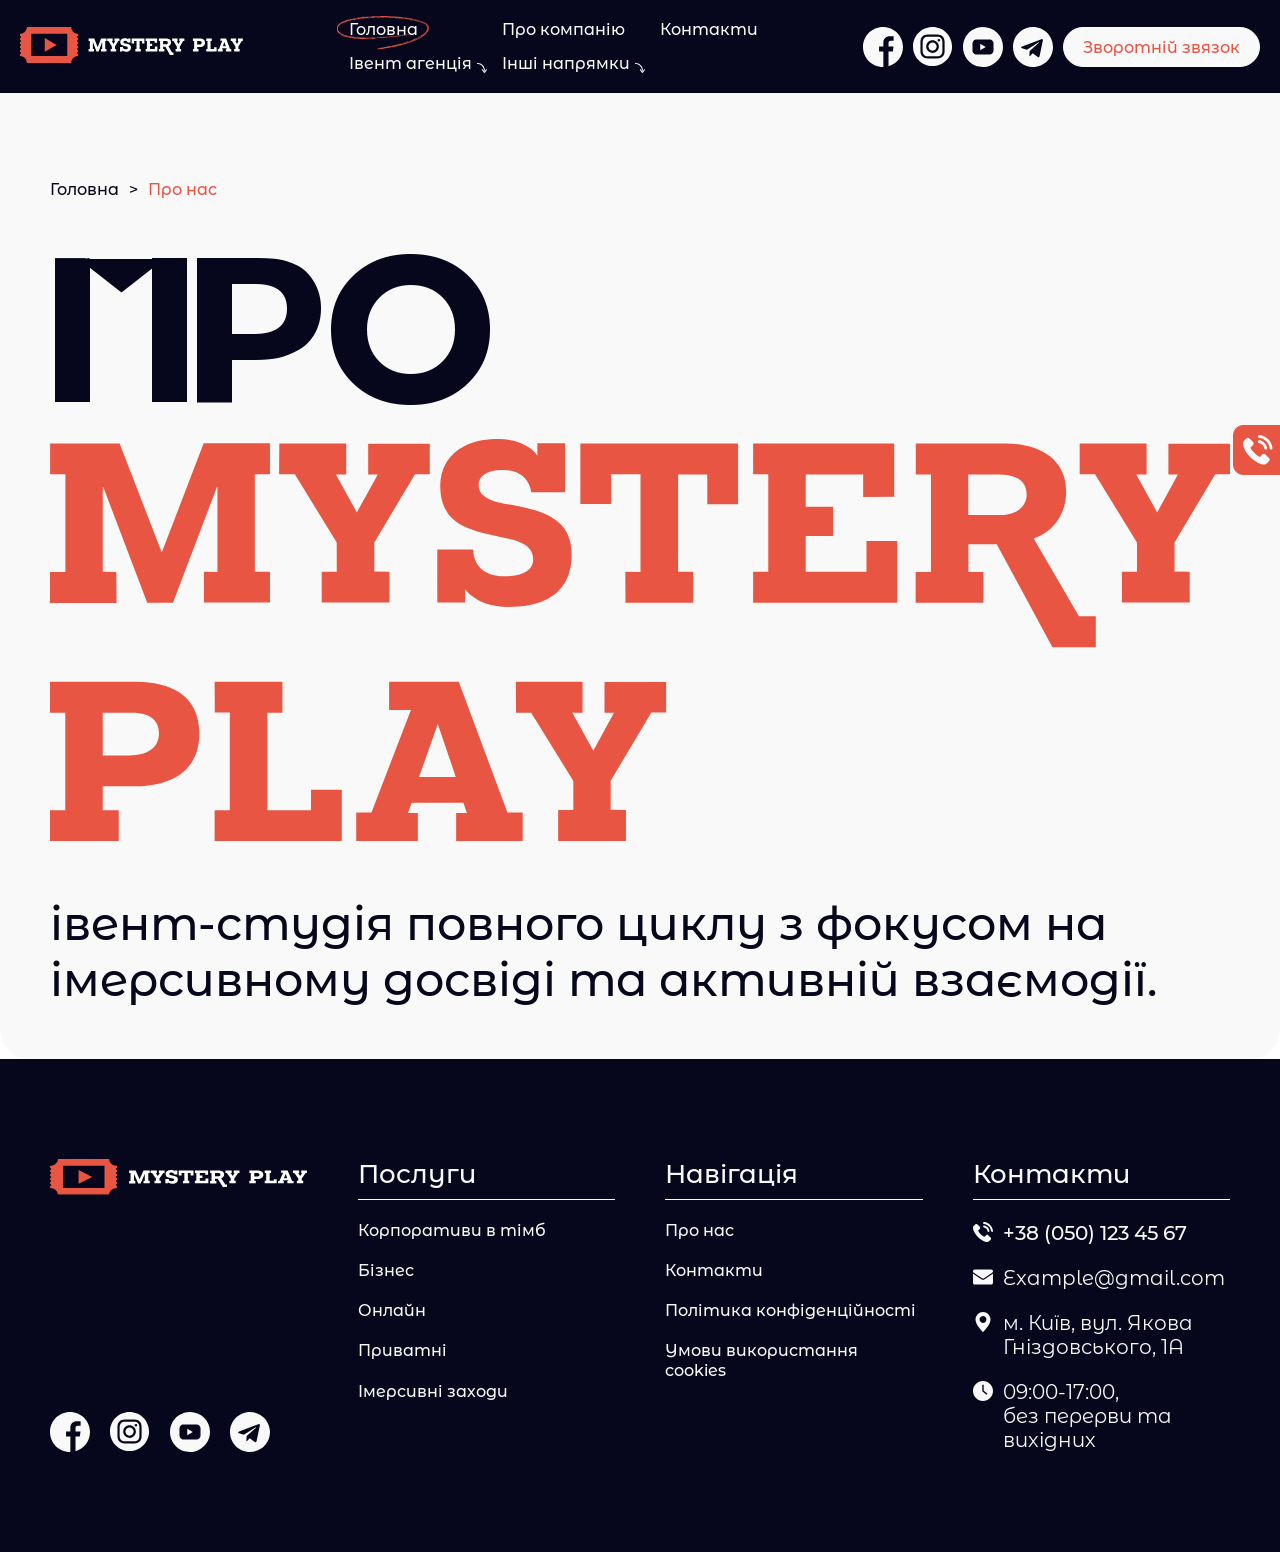
==== about-us.html @ 12d8ee65 "itit new page" ====
<!DOCTYPE html>
<html lang="en">

<head>
   <meta charset="UTF-8">
   <meta name="viewport" content="width=device-width, initial-scale=1.0">
   <title>MysteryPlay</title>

   <link rel="stylesheet" href="./css/style.css">

</head>

<body>
    
   <div class="wrapper">
      <div class="close-bg"></div>
      <div class="modal mobile-menu" id="mobile-menu-modal">
         <button class="mobile-menu-close modal__close-btn" data-close="mobile-menu-modal">
            <svg width="13" height="13" viewBox="0 0 13 13" fill="none" xmlns="http://www.w3.org/2000/svg">
              <path fill-rule="evenodd" clip-rule="evenodd" d="M0.244213 10.7327C0.0878461 10.889 0 11.1011 0 11.3223C0 11.5434 0.0878461 11.7555 0.244213 11.9118C0.400581 12.0682 0.61266 12.156 0.833797 12.156C1.05493 12.156 1.26701 12.0682 1.42338 11.9118L6.07755 7.256L10.7325 11.911C10.8897 12.0628 11.1002 12.1468 11.3187 12.1449C11.5372 12.143 11.7462 12.0554 11.9007 11.9009C12.0552 11.7463 12.1429 11.5373 12.1448 11.3188C12.1467 11.1003 12.0627 10.8898 11.9109 10.7327L7.25588 6.07767L11.9109 1.42267C12.0671 1.2663 12.1549 1.05427 12.1548 0.833207C12.1547 0.612149 12.0668 0.400175 11.9105 0.243919C11.7541 0.0876618 11.5421 -7.80857e-05 11.321 5.21452e-08C11.0999 7.819e-05 10.888 0.0879682 10.7317 0.244335L6.07755 4.89934L1.42255 0.244335C1.26538 0.092537 1.05488 0.00854172 0.836379 0.0104404C0.617882 0.0123391 0.408871 0.0999797 0.254364 0.254486C0.0998576 0.408993 0.012217 0.618004 0.0103184 0.836501C0.00841968 1.055 0.092415 1.2655 0.244213 1.42267L4.89921 6.07767L0.244213 10.7327Z" fill="#F9F9F9" />
            </svg>
         </button>
         <p class="mobile-menu__title">
            Меню:
         </p>
         <ul class="mobile-nav">
            <li class="mobile-nav__item mobile-nav__item--active">
               <a href="" class="mobile-nav__link">Головна</a>
            </li>
            <li class="mobile-nav__item" data-modal="megamenu-events">
               Івент агенція
               <svg width="16" height="16" viewBox="0 0 16 16" fill="none" xmlns="http://www.w3.org/2000/svg">
                 <path d="M10.6667 8C10.6667 8.2 10.6 8.33333 10.4667 8.46667L7.13333 11.8C6.86667 12.0667 6.46667 12.0667 6.2 11.8C5.93333 11.5333 5.93333 11.1333 6.2 10.8667L9.06667 8L6.2 5.13333C5.93333 4.86667 5.93333 4.46667 6.2 4.2C6.46667 3.93333 6.86667 3.93333 7.13333 4.2L10.4667 7.53333C10.6 7.66667 10.6667 7.8 10.6667 8Z" fill="#F9F9F9" />
               </svg>
            </li>
            <li class="mobile-nav__item">
               <a href="" class="mobile-nav__link">Про компанію</a>
            </li>
            <li class="mobile-nav__item">
               Інші напрямки
               <svg width="16" height="16" viewBox="0 0 16 16" fill="none" xmlns="http://www.w3.org/2000/svg">
                 <path d="M10.6667 8C10.6667 8.2 10.6 8.33333 10.4667 8.46667L7.13333 11.8C6.86667 12.0667 6.46667 12.0667 6.2 11.8C5.93333 11.5333 5.93333 11.1333 6.2 10.8667L9.06667 8L6.2 5.13333C5.93333 4.86667 5.93333 4.46667 6.2 4.2C6.46667 3.93333 6.86667 3.93333 7.13333 4.2L10.4667 7.53333C10.6 7.66667 10.6667 7.8 10.6667 8Z" fill="#F9F9F9" />
               </svg>
            </li>
            <li class="mobile-nav__item">
               <a href="" class="mobile-nav__link">Контакти</a>
            </li>
         </ul>
         <div class="mobile-contact">
            <a href="" class="button button--size-type2">Зворотній звязок</a>
            <div class="social">
               <a class="social__item" href="">
                  <svg width="40" height="40" viewBox="0 0 40 40" fill="none" xmlns="http://www.w3.org/2000/svg">
                    <path d="M40 20C40 8.95312 31.0469 0 20 0C8.95312 0 0 8.95312 0 20C0 31.0469 8.95312 40 20 40C20.1172 40 20.2344 40 20.3516 39.9922V24.4297H16.0547V19.4219H20.3516V15.7344C20.3516 11.4609 22.9609 9.13281 26.7734 9.13281C28.6016 9.13281 30.1719 9.26562 30.625 9.32812V13.7969H28C25.9297 13.7969 25.5234 14.7812 25.5234 16.2266V19.4141H30.4844L29.8359 24.4219H25.5234V39.2266C33.8828 36.8281 40 29.1328 40 20Z" fill="#F9F9F9" />
                  </svg>
               </a>
               <a class="social__item" href="">
                  <svg width="40" height="40" viewBox="0 0 40 40" fill="none" xmlns="http://www.w3.org/2000/svg">
                    <path d="M19.5312 23.6328C21.7965 23.6328 23.6328 21.7965 23.6328 19.5312C23.6328 17.266 21.7965 15.4297 19.5312 15.4297C17.266 15.4297 15.4297 17.266 15.4297 19.5312C15.4297 21.7965 17.266 23.6328 19.5312 23.6328Z" fill="#F9F9F9" />
                    <path d="M19.5312 0C8.74445 0 0 8.74445 0 19.5312C0 30.318 8.74445 39.0625 19.5312 39.0625C30.318 39.0625 39.0625 30.318 39.0625 19.5312C39.0625 8.74445 30.318 0 19.5312 0ZM31.5983 24.4953C31.5045 26.3522 30.9827 28.1833 29.6295 29.5221C28.2632 30.8737 26.4234 31.3773 24.5487 31.4701H14.5139C12.6389 31.3773 10.7994 30.874 9.43305 29.5221C8.07977 28.1833 7.55805 26.3522 7.4643 24.4953V14.5672C7.55805 12.7103 8.07984 10.8792 9.43305 9.54031C10.7994 8.18875 12.6391 7.68516 14.5139 7.59242H24.5486C26.4236 7.68516 28.2631 8.18852 29.6295 9.54031C30.9827 10.8792 31.5045 12.7103 31.5982 14.5672L31.5983 24.4953Z" fill="#F9F9F9" />
                    <path d="M24.4218 9.85496C21.9776 9.78793 17.0854 9.78793 14.6412 9.85496C13.3693 9.88988 11.9273 10.2065 11.021 11.1745C10.0793 12.1807 9.72347 13.3963 9.68737 14.7562C9.62394 17.1431 9.68737 24.3071 9.68737 24.3071C9.7287 25.6669 10.0793 26.8827 11.021 27.8889C11.9273 28.8571 13.3693 29.1735 14.6412 29.2084C17.0854 29.2754 21.9776 29.2754 24.4218 29.2084C25.6938 29.1735 27.1357 28.8568 28.042 27.8889C28.9837 26.8827 29.3396 25.6671 29.3757 24.3071V14.7562C29.3396 13.3963 28.9837 12.1807 28.042 11.1745C27.1354 10.2062 25.6935 9.88988 24.4218 9.85496ZM19.5312 25.8891C18.2738 25.8891 17.0447 25.5162 15.9992 24.8177C14.9537 24.1191 14.1389 23.1262 13.6577 21.9646C13.1765 20.8029 13.0506 19.5246 13.2959 18.2914C13.5412 17.0582 14.1467 15.9254 15.0358 15.0363C15.9249 14.1472 17.0577 13.5417 18.2909 13.2964C19.5241 13.0511 20.8024 13.177 21.9641 13.6582C23.1257 14.1394 24.1186 14.9542 24.8172 15.9997C25.5158 17.0452 25.8886 18.2743 25.8886 19.5317C25.8886 21.2178 25.2188 22.8348 24.0266 24.0271C22.8343 25.2193 21.2173 25.8891 19.5312 25.8891ZM25.9157 14.4865C25.6642 14.4865 25.4184 14.4118 25.2093 14.2721C25.0003 14.1323 24.8374 13.9337 24.7412 13.7014C24.645 13.4691 24.6199 13.2134 24.669 12.9668C24.718 12.7202 24.8392 12.4936 25.017 12.3159C25.1948 12.1381 25.4214 12.017 25.668 11.968C25.9147 11.9189 26.1703 11.9441 26.4026 12.0404C26.6349 12.1366 26.8335 12.2996 26.9732 12.5087C27.1129 12.7178 27.1875 12.9636 27.1875 13.215C27.1875 13.382 27.1546 13.5474 27.0906 13.7017C27.0267 13.856 26.933 13.9962 26.8149 14.1142C26.6968 14.2323 26.5566 14.3259 26.4023 14.3898C26.248 14.4537 26.0827 14.4866 25.9157 14.4865Z" fill="#F9F9F9" />
                  </svg>
               </a>
               <a class="social__item" href="">
                  <svg width="40" height="40" viewBox="0 0 40 40" fill="none" xmlns="http://www.w3.org/2000/svg">
                    <path d="M17.2266 23.2261L22.7739 20.0076L17.2266 16.7734V23.2261Z" fill="#F9F9F9" />
                    <path d="M20 0C16.0444 0 12.1776 1.17298 8.8886 3.37061C5.59962 5.56824 3.03617 8.69181 1.52242 12.3463C0.00866564 16.0009 -0.387401 20.0222 0.384303 23.9018C1.15601 27.7814 3.06082 31.3451 5.85787 34.1421C8.65492 36.9392 12.2186 38.844 16.0982 39.6157C19.9778 40.3874 23.9992 39.9913 27.6537 38.4776C31.3082 36.9638 34.4318 34.4004 36.6294 31.1114C38.827 27.8224 40 23.9556 40 20C40 14.6957 37.8929 9.60859 34.1421 5.85786C30.3914 2.10714 25.3043 0 20 0ZM30.5263 23.5395C30.5267 24.0626 30.4239 24.5806 30.224 25.064C30.0241 25.5473 29.7308 25.9866 29.3611 26.3566C28.9913 26.7266 28.5523 27.0201 28.069 27.2204C27.5858 27.4206 27.0678 27.5237 26.5447 27.5237H13.4553C12.9322 27.5237 12.4142 27.4206 11.931 27.2204C11.4477 27.0201 11.0087 26.7266 10.6389 26.3566C10.2692 25.9866 9.97596 25.5473 9.77602 25.064C9.57608 24.5806 9.47335 24.0626 9.47369 23.5395V16.4605C9.47335 15.9374 9.57608 15.4194 9.77602 14.936C9.97596 14.4527 10.2692 14.0134 10.6389 13.6434C11.0087 13.2734 11.4477 12.9799 11.931 12.7796C12.4142 12.5794 12.9322 12.4763 13.4553 12.4763H26.5447C27.0678 12.4763 27.5858 12.5794 28.069 12.7796C28.5523 12.9799 28.9913 13.2734 29.3611 13.6434C29.7308 14.0134 30.0241 14.4527 30.224 14.936C30.4239 15.4194 30.5267 15.9374 30.5263 16.4605V23.5395Z" fill="#F9F9F9" />
                  </svg>
               </a>
               <a class="social__item" href="">
                  <svg width="40" height="40" viewBox="0 0 40 40" fill="none" xmlns="http://www.w3.org/2000/svg">
                    <path d="M20 40C31.0483 40 40 31.0483 40 20C40 8.95167 31.0483 0 20 0C8.95167 0 0 8.95167 0 20C0 31.0483 8.95167 40 20 40ZM9.15167 19.5667L28.435 12.1317C29.33 11.8083 30.1117 12.35 29.8217 13.7033L29.8233 13.7017L26.54 29.17C26.2967 30.2667 25.645 30.5333 24.7333 30.0167L19.7333 26.3317L17.3217 28.655C17.055 28.9217 16.83 29.1467 16.3133 29.1467L16.6683 24.0583L25.935 15.6867C26.3383 15.3317 25.845 15.1317 25.3133 15.485L13.8617 22.695L8.925 21.155C7.85333 20.815 7.83 20.0833 9.15167 19.5667Z" fill="#F9F9F9" />
                  </svg>
               </a>
            </div>
            <ul class="mobile-contact-list">
               <li class="mobile-contact-list__item">
                  <svg width="19" height="19" viewBox="0 0 19 19" fill="none" xmlns="http://www.w3.org/2000/svg">
                    <path d="M0.521444 8.03162C0.186444 7.12501 -0.0499555 6.19901 0.0090445 5.21361C0.0484445 4.60281 0.285044 4.09061 0.738244 3.65701C1.21104 3.20381 1.68404 2.71101 2.15704 2.25801C2.76784 1.64721 3.55604 1.64721 4.16704 2.25801L5.30984 3.40081C5.68424 3.77521 6.05844 4.13001 6.41324 4.50441C7.06344 5.15461 7.06344 5.92301 6.41324 6.57341C5.96004 7.04621 5.48724 7.49941 5.01424 7.95281C4.89604 8.07081 4.87624 8.16941 4.93544 8.32701C5.25064 9.07581 5.68424 9.72621 6.19644 10.3568C7.20144 11.5982 8.36404 12.7016 9.72364 13.5688C10.0192 13.746 10.3344 13.8838 10.6496 14.0416C10.8074 14.1204 10.906 14.1006 11.0438 13.9628C11.497 13.4898 11.9698 13.0168 12.443 12.544C13.0538 11.9332 13.842 11.9332 14.453 12.544C15.2016 13.2928 15.97 14.0416 16.719 14.81C17.3494 15.4406 17.3494 16.2288 16.719 16.8594C16.2854 17.2928 15.8322 17.7066 15.438 18.1598C14.847 18.8102 14.118 19.0268 13.2706 18.9874C12.0488 18.9284 10.906 18.5146 9.82224 17.9826C7.39844 16.8002 5.30984 15.1646 3.57564 13.0956C2.27524 11.5784 1.21104 9.90361 0.521444 8.03162ZM18.9954 8.44701C18.546 4.00801 15.0236 0.473814 10.5902 0.00521417C10.055 -0.0513858 9.58564 0.359814 9.58564 0.898014V0.915214C9.58564 1.37621 9.93524 1.75921 10.3936 1.80761C13.9666 2.18421 16.8266 5.02821 17.2076 8.61341C17.2568 9.07541 17.6454 9.42621 18.11 9.42121C18.632 9.41541 19.048 8.96641 18.9954 8.44701ZM9.58564 4.29981V4.31241C9.58564 4.74201 9.88664 5.12381 10.3102 5.19641C11.1802 5.34541 11.9854 5.76121 12.6202 6.39601C13.255 7.03081 13.6708 7.83601 13.82 8.70601C13.8924 9.12961 14.2742 9.43061 14.704 9.43061H14.712C15.266 9.43061 15.6964 8.93221 15.5994 8.38661C15.1494 5.85301 13.1472 3.85001 10.6262 3.41161C10.0816 3.31681 9.58564 3.74721 9.58564 4.29981Z" fill="#F9F9F9" />
                  </svg>
                  +38 (050) 123 45 67
               </li>
               <li class="mobile-contact-list__item">
                  <svg width="20" height="15" viewBox="0 0 20 15" fill="none" xmlns="http://www.w3.org/2000/svg">
                    <path d="M11.6714 9.74281C11.1739 10.0745 10.5959 10.2499 10 10.2499C9.40414 10.2499 8.82617 10.0745 8.32859 9.74281L0.133164 4.27902C0.087922 4.24877 0.0435173 4.21729 0 4.18461L0 13.1376C0 14.1641 0.833008 14.9788 1.84113 14.9788H18.1588C19.1853 14.9788 20 14.1457 20 13.1376V4.18457C19.9564 4.21734 19.9119 4.24889 19.8665 4.27918L11.6714 9.74281Z" fill="#F9F9F9" />
                    <path d="M0.783204 3.30438L8.97863 8.7682C9.28887 8.97504 9.64441 9.07844 9.99996 9.07844C10.3555 9.07844 10.7111 8.975 11.0214 8.7682L19.2168 3.30438C19.7072 2.97762 20 2.43074 20 1.84051C20 0.825625 19.1743 0 18.1595 0H1.84051C0.825665 3.90625e-05 9.68791e-07 0.825664 9.68791e-07 1.84148C-0.000303273 2.13102 0.0710559 2.41613 0.207714 2.67138C0.344372 2.92663 0.54208 3.1441 0.783204 3.30438Z" fill="#F9F9F9" />
                  </svg>
                  Example@gmail.com
               </li>
               <li class="mobile-contact-list__item">
                  <svg width="15" height="20" viewBox="0 0 15 20" fill="none" xmlns="http://www.w3.org/2000/svg">
                    <path d="M7.5 0C5.51169 0.00264579 3.60557 0.793672 2.19962 2.19962C0.793672 3.60557 0.00264579 5.51169 0 7.5C0 12.8844 6.9875 19.6281 7.28437 19.9125C7.34212 19.9686 7.41947 20 7.5 20C7.58053 20 7.65788 19.9686 7.71562 19.9125C8.0125 19.6281 15 12.8844 15 7.5C14.9974 5.51169 14.2063 3.60557 12.8004 2.19962C11.3944 0.793672 9.48831 0.00264579 7.5 0ZM7.5 10.9375C6.82013 10.9375 6.15552 10.7359 5.59023 10.3582C5.02493 9.98046 4.58434 9.4436 4.32416 8.81547C4.06399 8.18735 3.99591 7.49619 4.12855 6.82938C4.26119 6.16257 4.58858 5.55006 5.06932 5.06932C5.55006 4.58858 6.16257 4.26119 6.82938 4.12855C7.49619 3.99591 8.18735 4.06399 8.81547 4.32416C9.4436 4.58434 9.98046 5.02493 10.3582 5.59023C10.7359 6.15552 10.9375 6.82013 10.9375 7.5C10.9369 8.4115 10.5746 9.28551 9.93004 9.93004C9.28551 10.5746 8.4115 10.9369 7.5 10.9375Z" fill="#F9F9F9" />
                  </svg>
                  м. Київ, вул. Якова Гніздовського, 1А
               </li>
               <li class="mobile-contact-list__item">
                  <svg width="20" height="20" viewBox="0 0 20 20" fill="none" xmlns="http://www.w3.org/2000/svg">
                    <path d="M10 20C15.5214 20 20 15.5214 20 10C20 4.47856 15.5214 0 10 0C4.47856 0 0 4.47856 0 10C0 15.5214 4.47856 20 10 20ZM9.28569 4.28572C9.28569 3.89285 9.60713 3.57142 10 3.57142C10.3929 3.57142 10.7143 3.89285 10.7143 4.28572V9.65715L14.0179 12.3C14.325 12.5464 14.375 12.9964 14.1286 13.3036C14.0619 13.3873 13.9771 13.4549 13.8807 13.5013C13.7842 13.5477 13.6785 13.5716 13.5714 13.5714C13.4143 13.5714 13.2571 13.5214 13.125 13.4143L9.55359 10.5572C9.38574 10.4214 9.28575 10.2179 9.28575 10V4.28572H9.28569Z" fill="#F9F9F9" />
                  </svg>
                  09:00-17:00,<br>
                  без перерви та вихідних
               </li>
            </ul>
         </div>
      </div>
      <div class="sub-nav modal" id="megamenu-events">
         <div class="sub-nav-title">
            <svg class="sub-nav-title__close" data-modal="mobile-menu-modal" width="16" height="16" viewBox="0 0 16 16" fill="none" xmlns="http://www.w3.org/2000/svg">
              <path d="M5.33333 8C5.33333 7.8 5.4 7.66667 5.53333 7.53333L8.86667 4.2C9.13333 3.93333 9.53333 3.93333 9.8 4.2C10.0667 4.46667 10.0667 4.86667 9.8 5.13333L6.93333 8L9.8 10.8667C10.0667 11.1333 10.0667 11.5333 9.8 11.8C9.53333 12.0667 9.13333 12.0667 8.86667 11.8L5.53333 8.46667C5.4 8.33333 5.33333 8.2 5.33333 8Z" fill="#F9F9F9" />
            </svg>
            <p class="sub-nav-title__text">
               Івент агенція
            </p>
         </div>
         <button class="mobile-menu-close modal__close-btn" data-close="megamenu-events">
            <svg width="13" height="13" viewBox="0 0 13 13" fill="none" xmlns="http://www.w3.org/2000/svg">
              <path fill-rule="evenodd" clip-rule="evenodd" d="M0.244213 10.7327C0.0878461 10.889 0 11.1011 0 11.3223C0 11.5434 0.0878461 11.7555 0.244213 11.9118C0.400581 12.0682 0.61266 12.156 0.833797 12.156C1.05493 12.156 1.26701 12.0682 1.42338 11.9118L6.07755 7.256L10.7325 11.911C10.8897 12.0628 11.1002 12.1468 11.3187 12.1449C11.5372 12.143 11.7462 12.0554 11.9007 11.9009C12.0552 11.7463 12.1429 11.5373 12.1448 11.3188C12.1467 11.1003 12.0627 10.8898 11.9109 10.7327L7.25588 6.07767L11.9109 1.42267C12.0671 1.2663 12.1549 1.05427 12.1548 0.833207C12.1547 0.612149 12.0668 0.400175 11.9105 0.243919C11.7541 0.0876618 11.5421 -7.80857e-05 11.321 5.21452e-08C11.0999 7.819e-05 10.888 0.0879682 10.7317 0.244335L6.07755 4.89934L1.42255 0.244335C1.26538 0.092537 1.05488 0.00854172 0.836379 0.0104404C0.617882 0.0123391 0.408871 0.0999797 0.254364 0.254486C0.0998576 0.408993 0.012217 0.618004 0.0103184 0.836501C0.00841968 1.055 0.092415 1.2655 0.244213 1.42267L4.89921 6.07767L0.244213 10.7327Z" fill="#F9F9F9" />
            </svg>
         </button>
         <a class="sub-nav-item" href="">
            <div class="sub-nav-item__img-container">
               <img src="./img/nav-img1.webp" alt="">
            </div>
            <p class="sub-nav-item__title">Корпоративи і тімбілдінги</p>
         </a>
         <a class="sub-nav-item" href="">
            <div class="sub-nav-item__img-container">
               <img src="./img/nav-img2.webp" alt="">
            </div>
            <p class="sub-nav-item__title">Бізнес заходи</p>
         </a>
         <a class="sub-nav-item" href="">
            <div class="sub-nav-item__img-container">
               <img src="./img/nav-img3.webp" alt="">
            </div>
            <p class="sub-nav-item__title">Онлайн заходи</p>
         </a>
         <a class="sub-nav-item" href="">
            <div class="sub-nav-item__img-container">
               <img src="./img/nav-img4.webp" alt="">
            </div>
            <p class="sub-nav-item__title">Приватні заходи</p>
         </a>
         <a class="sub-nav-item" href="">
            <div class="sub-nav-item__img-container">
               <img src="./img/nav-img5.webp" alt="">
            </div>
            <p class="sub-nav-item__title">Імерсивні заходи</p>
         </a>
      </div>
      <header class="header">
         <a href="#" class="header__logo">
            <svg width="223" height="36" viewBox="0 0 223 36" fill="none" xmlns="http://www.w3.org/2000/svg">
               <g clip-path="url(#clip0_4_88)">
                  <mask id="mask0_4_88" style="mask-type:luminance" maskUnits="userSpaceOnUse" x="0" y="0" width="223" height="36">
                     <path d="M0 0H222.9V35.92H0V0Z" fill="white" />
                  </mask>
                  <g mask="url(#mask0_4_88)">
                     <path d="M58.12 8.95V6.85C54.32 6.85 51.26 3.79 51.26 0H6.86C6.86 3.8 3.8 6.86 0 6.86V8.96C0.55 8.96 1 9.4 1 9.96C1 10.5 0.55 10.96 0 10.96V12.96C0.55 12.96 1 13.4 1 13.96C1 14.51 0.55 14.96 0 14.96V16.96C0.55 16.96 1 17.41 1 17.96C1 18.51 0.55 18.96 0 18.96V20.96C0.55 20.96 1 21.41 1 21.96C1 22.51 0.55 22.96 0 22.96V24.96C0.55 24.96 1 25.41 1 25.96C1 26.51 0.55 26.96 0 26.96V29.06C3.8 29.06 6.86 32.13 6.86 35.92H51.26C51.26 32.12 54.33 29.06 58.12 29.06V26.96C57.56 26.96 57.12 26.52 57.12 25.96C57.12 25.4 57.56 24.96 58.12 24.96V22.96C57.56 22.96 57.12 22.52 57.12 21.96C57.12 21.4 57.56 20.96 58.12 20.96V18.96C57.56 18.96 57.12 18.51 57.12 17.96C57.12 17.41 57.56 16.96 58.12 16.96V14.96C57.56 14.96 57.12 14.51 57.12 13.96C57.12 13.4 57.56 12.96 58.12 12.96V10.96C57.56 10.96 57.12 10.5 57.12 9.96C57.12 9.4 57.56 8.96 58.12 8.96M47.26 28.96H11.34V6.77H47.24V28.97L47.26 28.96ZM24.76 24.82V11.1L36.59 17.96L24.76 24.82Z" fill="#E85643" />
                  </g>
                  <mask id="mask1_4_88" style="mask-type:luminance" maskUnits="userSpaceOnUse" x="0" y="0" width="223" height="36">
                     <path d="M0 0H222.9V35.92H0V0Z" fill="white" />
                  </mask>
                  <g mask="url(#mask1_4_88)">
                     <path d="M81.0999 21.9096L82.1999 21.9296V15.0596H82.1499L78.5899 24.4296H76.4999L72.9399 15.0596H72.8899V21.9196L73.9899 21.9396L74.0099 24.4396H68.6099V21.9396H69.8599V13.9996H68.6199V11.4996H74.2599L77.6799 20.3596L81.0799 11.4896H86.4599V14.0096H85.2299V21.9096H86.4599V24.4096H81.0999V21.9096ZM87.2199 11.4996H92.6499V14.0196H91.8099L93.5099 17.0996L95.2099 14.0196H94.4299V11.5196H99.4299V13.9996H98.2299L94.9299 19.5296V21.8896L96.1599 21.9096V24.4096H90.6599V21.9096H91.8799V19.5396L88.4799 14.0096H87.1999L87.2199 11.4996ZM107.68 15.4796C107.58 14.7796 107.08 13.6496 105.38 13.6496C103.88 13.6496 103.4 14.2496 103.4 14.8896C103.4 15.9896 104.84 16.2896 105.94 16.4596C108.69 16.9596 110.94 17.6296 110.94 20.4796C110.94 21.5296 110.84 24.7796 105.8 24.7796C104.53 24.7796 103.07 24.3496 102.3 23.3296V24.3996H100.04V20.0996H102.96C102.96 20.8796 103.36 22.2796 105.52 22.2796C106.65 22.2796 107.82 21.9796 107.82 20.8996C107.82 19.4996 106.09 19.2996 104.54 18.9496C102.24 18.4496 100.28 17.7996 100.28 14.9196C100.28 13.5796 100.93 12.3396 102.26 11.6996C102.98 11.3496 103.76 11.1396 105.06 11.1396C106.19 11.1396 107.62 11.6196 108.16 12.4896V11.4896H110.41V15.4696H107.69L107.68 15.4796ZM115.3 21.9096L116.53 21.9296V13.9996H114.15V16.4196H111.65V11.4996H124.45V16.4396H121.95V14.0196H119.58V21.9196H120.81V24.4196H115.31L115.3 21.9096ZM134.6 15.8496V14.0196H129.94V16.6396H132.16V19.0196H129.94V21.9196H134.87V19.4196H137.37V24.4196H125.67V21.9196H126.9V13.9996H125.67V11.4996H137.12V15.8296L134.6 15.8496ZM152.17 11.4996H157.6V14.0196H156.76L158.46 17.0996L160.14 14.0196H159.37V11.5196H164.37V13.9996H163.17L159.87 19.5296V21.8896L161.1 21.9096V24.4096H155.6V21.9096H156.82V19.5396L153.42 14.0096H152.17V11.4996ZM172.92 11.4996H179.92C182.62 11.4996 185.04 12.5596 185.04 15.6796C185.04 19.5796 181.4 19.9796 179.84 19.9796H177.2V21.9196H178.5V24.4196H172.92V21.9196H174.16V14.0196H172.92V11.5196V11.4996ZM177.2 17.4696H179.36C180.83 17.4696 181.76 16.8696 181.76 15.6996C181.76 14.0196 180.04 14.0196 179.36 14.0196H177.2V17.4696ZM186.28 11.4996H191.78V14.0196H190.56V21.9196H194.1V20.2596H196.6V24.4196H186.28V21.9196H187.51V13.9996H186.29L186.28 11.4996ZM200.47 11.4996H206.09L210.04 22.0996H211.28V24.4196H205.88V22.1496H206.75L206.47 21.3196H202.27L201.97 22.1496H202.77V24.4196H197.77V22.0996H199.01L202.21 13.7796H200.44V11.4996H200.47ZM202.87 19.2196H205.85L204.39 14.9196L202.87 19.2196ZM210.72 11.4996H216.14V14.0196H215.31L217.01 17.0996L218.69 14.0196H217.92V11.5196H222.92V13.9996H221.72L218.42 19.5296V21.8896L219.66 21.9096V24.4096H214.16V21.9096H215.39V19.5396L211.97 14.0096H210.74L210.72 11.4996ZM152.1 25.4996L148.44 19.2196C150.42 18.5196 151.08 16.7496 151.08 15.4396C151.08 12.3396 148.28 11.5096 146.21 11.5096H138.87V14.0296H140.1V21.9296H138.86V24.4296H144.36V21.9296H143.14V19.6796H145.44L149.96 28.0296H153.48V25.5296H152.1V25.4996ZM143.13 17.2996V14.0196H145.6C146.93 14.0196 147.87 14.4396 147.87 15.6796C147.87 16.2796 147.43 17.2996 145.72 17.2996H143.12H143.13Z" fill="white" />
                  </g>
               </g>
               <defs>
                  <clipPath id="clip0_4_88">
                     <rect width="222.908" height="35.918" fill="white" />
                  </clipPath>
               </defs>
            </svg>
         </a>
         <ul class="nav">
            <li class="nav__item nav__item--active">
               <img class="nav__round" src="./img/round1.svg" alt="">
               <a href="" class="nav__link">Головна</a>
            </li>
            <li class="nav__item" data-modal="megamenu-events">
               <img class="nav__round" src="./img/round2.svg" alt="">
               Івент агенція 
               <svg width="10" height="10" viewBox="0 0 10 10" fill="none" xmlns="http://www.w3.org/2000/svg">
                 <path d="M6.89584 7.35541C6.88066 5.67371 6.20193 4.06605 5.00735 2.88227C3.81277 1.69849 2.19901 1.03439 0.51724 1.03449C0.38006 1.03449 0.248498 0.97999 0.151496 0.882989C0.0544948 0.785987 -2.86058e-08 0.654425 -2.26095e-08 0.517244C-1.66131e-08 0.380063 0.0544948 0.248501 0.151496 0.151499C0.248498 0.0544976 0.38006 2.7069e-06 0.517241 2.71289e-06C2.47421 -0.00179432 4.35235 0.770991 5.74136 2.14953C7.13037 3.52808 7.91734 5.40032 7.93034 7.35724L7.41379 8.04599L6.89584 7.35541ZM4.93103 7.03448L7 9.7931C7.04818 9.85734 7.11065 9.90948 7.18247 9.94539C7.2543 9.98131 7.33349 10 7.41379 10C7.49409 10 7.57329 9.98131 7.64511 9.94539C7.71693 9.90948 7.7794 9.85734 7.82758 9.7931L9.89655 7.03448C9.97886 6.92474 10.0142 6.78679 9.9948 6.65099C9.9754 6.51519 9.90285 6.39265 9.7931 6.31035C9.68336 6.22804 9.54541 6.1927 9.40961 6.2121C9.27381 6.2315 9.15127 6.30405 9.06896 6.41379L7.41379 8.62069L5.75862 6.41379C5.71786 6.35945 5.6668 6.31367 5.60836 6.27907C5.54991 6.24446 5.48522 6.2217 5.41798 6.2121C5.35073 6.20249 5.28226 6.20622 5.21646 6.22308C5.15066 6.23994 5.08882 6.26959 5.03448 6.31035C4.92474 6.39265 4.85218 6.51519 4.83278 6.65099C4.82318 6.71823 4.82691 6.78671 4.84377 6.85251C4.86063 6.91831 4.89028 6.98014 4.93103 7.03448Z" fill="white" />
               </svg>
            </li>
            <li class="nav__item">
               <img class="nav__round" src="./img/round3.svg" alt="">
               <a href="" class="nav__link">Про компанію</a>
            </li>
            <li class="nav__item">
               <img class="nav__round" src="./img/round4.svg" alt="">
               Інші напрямки
               <svg width="10" height="10" viewBox="0 0 10 10" fill="none" xmlns="http://www.w3.org/2000/svg">
                 <path d="M6.89584 7.35541C6.88066 5.67371 6.20193 4.06605 5.00735 2.88227C3.81277 1.69849 2.19901 1.03439 0.51724 1.03449C0.38006 1.03449 0.248498 0.97999 0.151496 0.882989C0.0544948 0.785987 -2.86058e-08 0.654425 -2.26095e-08 0.517244C-1.66131e-08 0.380063 0.0544948 0.248501 0.151496 0.151499C0.248498 0.0544976 0.38006 2.7069e-06 0.517241 2.71289e-06C2.47421 -0.00179432 4.35235 0.770991 5.74136 2.14953C7.13037 3.52808 7.91734 5.40032 7.93034 7.35724L7.41379 8.04599L6.89584 7.35541ZM4.93103 7.03448L7 9.7931C7.04818 9.85734 7.11065 9.90948 7.18247 9.94539C7.2543 9.98131 7.33349 10 7.41379 10C7.49409 10 7.57329 9.98131 7.64511 9.94539C7.71693 9.90948 7.7794 9.85734 7.82758 9.7931L9.89655 7.03448C9.97886 6.92474 10.0142 6.78679 9.9948 6.65099C9.9754 6.51519 9.90285 6.39265 9.7931 6.31035C9.68336 6.22804 9.54541 6.1927 9.40961 6.2121C9.27381 6.2315 9.15127 6.30405 9.06896 6.41379L7.41379 8.62069L5.75862 6.41379C5.71786 6.35945 5.6668 6.31367 5.60836 6.27907C5.54991 6.24446 5.48522 6.2217 5.41798 6.2121C5.35073 6.20249 5.28226 6.20622 5.21646 6.22308C5.15066 6.23994 5.08882 6.26959 5.03448 6.31035C4.92474 6.39265 4.85218 6.51519 4.83278 6.65099C4.82318 6.71823 4.82691 6.78671 4.84377 6.85251C4.86063 6.91831 4.89028 6.98014 4.93103 7.03448Z" fill="white" />
               </svg>
            </li>
            <li class="nav__item">
               <img class="nav__round" src="./img/round5.svg" alt="">
               <a href="" class="nav__link">Контакти</a>
            </li>
         </ul>
         <div class="header-contact">
            <div class="social">
               <a class="social__item" href="">
                  <svg width="40" height="40" viewBox="0 0 40 40" fill="none" xmlns="http://www.w3.org/2000/svg">
                    <path d="M40 20C40 8.95312 31.0469 0 20 0C8.95312 0 0 8.95312 0 20C0 31.0469 8.95312 40 20 40C20.1172 40 20.2344 40 20.3516 39.9922V24.4297H16.0547V19.4219H20.3516V15.7344C20.3516 11.4609 22.9609 9.13281 26.7734 9.13281C28.6016 9.13281 30.1719 9.26562 30.625 9.32812V13.7969H28C25.9297 13.7969 25.5234 14.7812 25.5234 16.2266V19.4141H30.4844L29.8359 24.4219H25.5234V39.2266C33.8828 36.8281 40 29.1328 40 20Z" fill="#F9F9F9" />
                  </svg>
               </a>
               <a class="social__item" href="">
                  <svg width="40" height="40" viewBox="0 0 40 40" fill="none" xmlns="http://www.w3.org/2000/svg">
                    <path d="M19.5312 23.6328C21.7965 23.6328 23.6328 21.7965 23.6328 19.5312C23.6328 17.266 21.7965 15.4297 19.5312 15.4297C17.266 15.4297 15.4297 17.266 15.4297 19.5312C15.4297 21.7965 17.266 23.6328 19.5312 23.6328Z" fill="#F9F9F9" />
                    <path d="M19.5312 0C8.74445 0 0 8.74445 0 19.5312C0 30.318 8.74445 39.0625 19.5312 39.0625C30.318 39.0625 39.0625 30.318 39.0625 19.5312C39.0625 8.74445 30.318 0 19.5312 0ZM31.5983 24.4953C31.5045 26.3522 30.9827 28.1833 29.6295 29.5221C28.2632 30.8737 26.4234 31.3773 24.5487 31.4701H14.5139C12.6389 31.3773 10.7994 30.874 9.43305 29.5221C8.07977 28.1833 7.55805 26.3522 7.4643 24.4953V14.5672C7.55805 12.7103 8.07984 10.8792 9.43305 9.54031C10.7994 8.18875 12.6391 7.68516 14.5139 7.59242H24.5486C26.4236 7.68516 28.2631 8.18852 29.6295 9.54031C30.9827 10.8792 31.5045 12.7103 31.5982 14.5672L31.5983 24.4953Z" fill="#F9F9F9" />
                    <path d="M24.4218 9.85496C21.9776 9.78793 17.0854 9.78793 14.6412 9.85496C13.3693 9.88988 11.9273 10.2065 11.021 11.1745C10.0793 12.1807 9.72347 13.3963 9.68737 14.7562C9.62394 17.1431 9.68737 24.3071 9.68737 24.3071C9.7287 25.6669 10.0793 26.8827 11.021 27.8889C11.9273 28.8571 13.3693 29.1735 14.6412 29.2084C17.0854 29.2754 21.9776 29.2754 24.4218 29.2084C25.6938 29.1735 27.1357 28.8568 28.042 27.8889C28.9837 26.8827 29.3396 25.6671 29.3757 24.3071V14.7562C29.3396 13.3963 28.9837 12.1807 28.042 11.1745C27.1354 10.2062 25.6935 9.88988 24.4218 9.85496ZM19.5312 25.8891C18.2738 25.8891 17.0447 25.5162 15.9992 24.8177C14.9537 24.1191 14.1389 23.1262 13.6577 21.9646C13.1765 20.8029 13.0506 19.5246 13.2959 18.2914C13.5412 17.0582 14.1467 15.9254 15.0358 15.0363C15.9249 14.1472 17.0577 13.5417 18.2909 13.2964C19.5241 13.0511 20.8024 13.177 21.9641 13.6582C23.1257 14.1394 24.1186 14.9542 24.8172 15.9997C25.5158 17.0452 25.8886 18.2743 25.8886 19.5317C25.8886 21.2178 25.2188 22.8348 24.0266 24.0271C22.8343 25.2193 21.2173 25.8891 19.5312 25.8891ZM25.9157 14.4865C25.6642 14.4865 25.4184 14.4118 25.2093 14.2721C25.0003 14.1323 24.8374 13.9337 24.7412 13.7014C24.645 13.4691 24.6199 13.2134 24.669 12.9668C24.718 12.7202 24.8392 12.4936 25.017 12.3159C25.1948 12.1381 25.4214 12.017 25.668 11.968C25.9147 11.9189 26.1703 11.9441 26.4026 12.0404C26.6349 12.1366 26.8335 12.2996 26.9732 12.5087C27.1129 12.7178 27.1875 12.9636 27.1875 13.215C27.1875 13.382 27.1546 13.5474 27.0906 13.7017C27.0267 13.856 26.933 13.9962 26.8149 14.1142C26.6968 14.2323 26.5566 14.3259 26.4023 14.3898C26.248 14.4537 26.0827 14.4866 25.9157 14.4865Z" fill="#F9F9F9" />
                  </svg>
               </a>
               <a class="social__item" href="">
                  <svg width="40" height="40" viewBox="0 0 40 40" fill="none" xmlns="http://www.w3.org/2000/svg">
                    <path d="M17.2266 23.2261L22.7739 20.0076L17.2266 16.7734V23.2261Z" fill="#F9F9F9" />
                    <path d="M20 0C16.0444 0 12.1776 1.17298 8.8886 3.37061C5.59962 5.56824 3.03617 8.69181 1.52242 12.3463C0.00866564 16.0009 -0.387401 20.0222 0.384303 23.9018C1.15601 27.7814 3.06082 31.3451 5.85787 34.1421C8.65492 36.9392 12.2186 38.844 16.0982 39.6157C19.9778 40.3874 23.9992 39.9913 27.6537 38.4776C31.3082 36.9638 34.4318 34.4004 36.6294 31.1114C38.827 27.8224 40 23.9556 40 20C40 14.6957 37.8929 9.60859 34.1421 5.85786C30.3914 2.10714 25.3043 0 20 0ZM30.5263 23.5395C30.5267 24.0626 30.4239 24.5806 30.224 25.064C30.0241 25.5473 29.7308 25.9866 29.3611 26.3566C28.9913 26.7266 28.5523 27.0201 28.069 27.2204C27.5858 27.4206 27.0678 27.5237 26.5447 27.5237H13.4553C12.9322 27.5237 12.4142 27.4206 11.931 27.2204C11.4477 27.0201 11.0087 26.7266 10.6389 26.3566C10.2692 25.9866 9.97596 25.5473 9.77602 25.064C9.57608 24.5806 9.47335 24.0626 9.47369 23.5395V16.4605C9.47335 15.9374 9.57608 15.4194 9.77602 14.936C9.97596 14.4527 10.2692 14.0134 10.6389 13.6434C11.0087 13.2734 11.4477 12.9799 11.931 12.7796C12.4142 12.5794 12.9322 12.4763 13.4553 12.4763H26.5447C27.0678 12.4763 27.5858 12.5794 28.069 12.7796C28.5523 12.9799 28.9913 13.2734 29.3611 13.6434C29.7308 14.0134 30.0241 14.4527 30.224 14.936C30.4239 15.4194 30.5267 15.9374 30.5263 16.4605V23.5395Z" fill="#F9F9F9" />
                  </svg>
               </a>
               <a class="social__item" href="">
                  <svg width="40" height="40" viewBox="0 0 40 40" fill="none" xmlns="http://www.w3.org/2000/svg">
                    <path d="M20 40C31.0483 40 40 31.0483 40 20C40 8.95167 31.0483 0 20 0C8.95167 0 0 8.95167 0 20C0 31.0483 8.95167 40 20 40ZM9.15167 19.5667L28.435 12.1317C29.33 11.8083 30.1117 12.35 29.8217 13.7033L29.8233 13.7017L26.54 29.17C26.2967 30.2667 25.645 30.5333 24.7333 30.0167L19.7333 26.3317L17.3217 28.655C17.055 28.9217 16.83 29.1467 16.3133 29.1467L16.6683 24.0583L25.935 15.6867C26.3383 15.3317 25.845 15.1317 25.3133 15.485L13.8617 22.695L8.925 21.155C7.85333 20.815 7.83 20.0833 9.15167 19.5667Z" fill="#F9F9F9" />
                  </svg>
               </a>
            </div>
            <a href="" class="button">Зворотній звязок</a>
         </div>
         <div class="mobile-trigger" data-modal="mobile-menu-modal">
            <svg width="40" height="40" viewBox="0 0 40 40" fill="none" xmlns="http://www.w3.org/2000/svg">
              <path d="M1.66675 8.33333C1.66675 7.44928 2.01794 6.60143 2.64306 5.97631C3.26818 5.35119 4.11603 5 5.00008 5H35.0001C35.8841 5 36.732 5.35119 37.3571 5.97631C37.9822 6.60143 38.3334 7.44928 38.3334 8.33333C38.3334 9.21739 37.9822 10.0652 37.3571 10.6904C36.732 11.3155 35.8841 11.6667 35.0001 11.6667H5.00008C4.11603 11.6667 3.26818 11.3155 2.64306 10.6904C2.01794 10.0652 1.66675 9.21739 1.66675 8.33333ZM1.66675 20C1.66675 19.1159 2.01794 18.2681 2.64306 17.643C3.26818 17.0179 4.11603 16.6667 5.00008 16.6667H35.0001C35.8841 16.6667 36.732 17.0179 37.3571 17.643C37.9822 18.2681 38.3334 19.1159 38.3334 20C38.3334 20.8841 37.9822 21.7319 37.3571 22.357C36.732 22.9821 35.8841 23.3333 35.0001 23.3333H5.00008C4.11603 23.3333 3.26818 22.9821 2.64306 22.357C2.01794 21.7319 1.66675 20.8841 1.66675 20ZM5.00008 28.3333C4.11603 28.3333 3.26818 28.6845 2.64306 29.3096C2.01794 29.9348 1.66675 30.7826 1.66675 31.6667C1.66675 32.5507 2.01794 33.3986 2.64306 34.0237C3.26818 34.6488 4.11603 35 5.00008 35H35.0001C35.8841 35 36.732 34.6488 37.3571 34.0237C37.9822 33.3986 38.3334 32.5507 38.3334 31.6667C38.3334 30.7826 37.9822 29.9348 37.3571 29.3096C36.732 28.6845 35.8841 28.3333 35.0001 28.3333H5.00008Z" fill="white" />
            </svg>
         </div>
      </header>
      <main class="main">
         <div class="section section--padding-type2">
            <div class="container">
               <ul class="breadcrumps breadcrumps--color-type2">
               	<li class="breadcrumps__item"><a href="">Головна</a></li>
               	<li class="breadcrumps__item"><a href="">Про нас</a></li>
               </ul>
					<div class="about-us-hero">
						<div class="about-us-hero__title title">
							Про
						</div>
						<div class="about-us-hero__title-img">
							<svg width="1180" height="403" viewBox="0 0 1180 403" fill="none" xmlns="http://www.w3.org/2000/svg">
							  <path d="M153.908 132.713L167.462 132.96V48.3041H166.846L122.978 163.766H97.2243L53.3563 48.3041H52.7402V132.836L66.2949 133.083L66.5414 163.889H0V133.083H15.4031V35.2423H0.123251V4.43609H69.622L111.765 113.613L153.661 4.31286H219.956V35.3655H204.8V132.713H219.956V163.519H153.908V132.713ZM229.321 4.43609H296.232V35.4887H285.881L306.83 73.4419L327.778 35.4887H318.166V4.68254H379.779V35.2423H364.992L324.328 103.386V132.467L339.484 132.713V163.519H271.711V132.713H286.744V103.509L244.848 35.3655H229.075L229.321 4.43609ZM481.439 53.4795C480.207 44.8538 474.046 30.9294 453.097 30.9294C434.614 30.9294 428.699 38.3229 428.699 46.2093C428.699 59.764 446.443 63.4607 459.998 65.5555C493.885 71.7168 521.61 79.9728 521.61 115.092C521.61 128.03 520.378 168.079 458.273 168.079C442.623 168.079 424.632 162.78 415.144 150.211V163.396H387.295V110.409H423.277C423.277 120.021 428.206 137.272 454.822 137.272C468.747 137.272 483.164 133.576 483.164 120.267C483.164 103.016 461.846 100.551 442.746 96.2385C414.405 90.0773 390.253 82.0677 390.253 46.5789C390.253 30.0668 398.262 14.787 414.651 6.90058C423.523 2.58771 433.135 0 449.154 0C463.079 0 480.7 5.91478 487.354 16.6353V4.31286H515.079V53.3563H481.562L481.439 53.4795ZM575.336 132.713L590.493 132.96V35.2423H561.165V65.0627H530.359V4.43609H688.087V65.3091H657.281V35.4887H628.077V132.836H643.233V163.642H575.459L575.336 132.713ZM813.16 58.0388V35.4887H755.737V67.7736H783.093V97.1011H755.737V132.836H816.487V102.03H847.293V163.642H703.12V132.836H718.277V35.2423H703.12V4.43609H844.213V57.7924L813.16 58.0388ZM1029.67 4.43609H1096.58V35.4887H1086.23L1107.17 73.4419L1127.88 35.4887H1118.39V4.68254H1180V35.2423H1165.21L1124.55 103.386V132.467L1139.71 132.713V163.519H1071.93V132.713H1086.97V103.509L1045.07 35.3655H1029.67V4.43609ZM1028.8 176.951L983.703 99.5656C1008.1 90.9398 1016.23 69.1291 1016.23 52.9866C1016.23 14.787 981.732 4.55931 956.224 4.55931H865.777V35.6119H880.934V132.96H865.654V163.766H933.427V132.96H918.394V105.234H946.736L1002.43 208.127H1045.81V177.32H1028.8V176.951ZM918.271 75.9064V35.4887H948.707C965.096 35.4887 976.679 40.6642 976.679 55.944C976.679 63.3375 971.257 75.9064 950.186 75.9064H918.147H918.271Z" fill="#E85643" />
							  <path d="M0 242.814H86.2573C119.528 242.814 149.348 255.876 149.348 294.322C149.348 342.38 104.495 347.309 85.2715 347.309H52.7402V371.215H68.7594V402.021H0V371.215H15.28V273.867H0V243.061V242.814ZM52.7402 316.38H79.3567C97.4708 316.38 108.931 308.986 108.931 294.569C108.931 273.867 87.736 273.867 79.3567 273.867H52.7402V316.38ZM164.628 242.814H232.402V273.867H217.368V371.215H260.99V350.759H291.796V402.021H164.628V371.215H179.785V273.621H164.751L164.628 242.814ZM339.484 242.814H408.736L457.41 373.433H472.69V402.021H406.149V374.049H416.869L413.419 363.821H361.665L357.968 374.049H367.826V402.021H306.214V373.433H321.493L360.925 270.91H339.114V242.814H339.484ZM369.058 337.944H405.779L387.788 284.957L369.058 337.944ZM465.789 242.814H532.577V273.867H522.35L543.298 311.82L564 273.867H554.511V243.061H616.124V273.621H601.337L560.673 341.764V370.845L575.952 371.091V401.898H508.179V371.091H523.335V341.887L481.193 273.744H466.036L465.789 242.814Z" fill="#E85643" />
							</svg>
						</div>
						<div class="about-us-hero__subtitle title-text title-text--margin-type2">
							івент-студія повного циклу з фокусом на імерсивному досвіді та активній взаємодії.
						</div>
					</div>
            </div>
         </div>
      </main>
      <footer class="footer section section--color-type2">
         <div class="container">
            <div class="footer-wrap">
               <div class="footer-column footer-column--space-between">
                  <div class="footer-column__logo">
                     <svg width="258" height="36" viewBox="0 0 258 36" fill="none" xmlns="http://www.w3.org/2000/svg">
                       <g clip-path="url(#clip0_87_897)">
                         <mask id="mask0_87_897" style="mask-type:luminance" maskUnits="userSpaceOnUse" x="0" y="0" width="258" height="36">
                           <path d="M0 0H257.491V35.92H0V0Z" fill="white" />
                         </mask>
                         <g mask="url(#mask0_87_897)">
                           <path d="M67.1394 8.95V6.85C62.7497 6.85 59.2148 3.79 59.2148 0H7.92457C7.92457 3.8 4.3897 6.86 0 6.86V8.96C0.635352 8.96 1.15519 9.4 1.15519 9.96C1.15519 10.5 0.635352 10.96 0 10.96V12.96C0.635352 12.96 1.15519 13.4 1.15519 13.96C1.15519 14.51 0.635352 14.96 0 14.96V16.96C0.635352 16.96 1.15519 17.41 1.15519 17.96C1.15519 18.51 0.635352 18.96 0 18.96V20.96C0.635352 20.96 1.15519 21.41 1.15519 21.96C1.15519 22.51 0.635352 22.96 0 22.96V24.96C0.635352 24.96 1.15519 25.41 1.15519 25.96C1.15519 26.51 0.635352 26.96 0 26.96V29.06C4.3897 29.06 7.92457 32.13 7.92457 35.92H59.2148C59.2148 32.12 62.7612 29.06 67.1394 29.06V26.96C66.4925 26.96 65.9842 26.52 65.9842 25.96C65.9842 25.4 66.4925 24.96 67.1394 24.96V22.96C66.4925 22.96 65.9842 22.52 65.9842 21.96C65.9842 21.4 66.4925 20.96 67.1394 20.96V18.96C66.4925 18.96 65.9842 18.51 65.9842 17.96C65.9842 17.41 66.4925 16.96 67.1394 16.96V14.96C66.4925 14.96 65.9842 14.51 65.9842 13.96C65.9842 13.4 66.4925 12.96 67.1394 12.96V10.96C66.4925 10.96 65.9842 10.5 65.9842 9.96C65.9842 9.4 66.4925 8.96 67.1394 8.96M54.594 28.96H13.0998V6.77H54.5709V28.97L54.594 28.96ZM28.6024 24.82V11.1L42.2682 17.96L28.6024 24.82Z" fill="#E85643" />
                         </g>
                         <mask id="mask1_87_897" style="mask-type:luminance" maskUnits="userSpaceOnUse" x="0" y="0" width="258" height="36">
                           <path d="M0 0H257.491V35.92H0V0Z" fill="white" />
                         </mask>
                         <g mask="url(#mask1_87_897)">
                           <path d="M93.6856 21.9106L94.9563 21.9306V15.0606H94.8985L90.7861 24.4306H88.3717L84.2593 15.0606H84.2015V21.9206L85.4722 21.9406L85.4953 24.4406H79.2573V21.9406H80.7013V14.0006H79.2689V11.5006H85.7841L89.7349 20.3606L93.6625 11.4906H99.8774V14.0106H98.4565V21.9106H99.8774V24.4106H93.6856V21.9106ZM100.755 11.5006H107.028V14.0206H106.058L108.021 17.1006L109.985 14.0206H109.084V11.5206H114.86V14.0006H113.474L109.662 19.5306V21.8906L111.083 21.9106V24.4106H104.729V21.9106H106.138V19.5406L102.211 14.0106H100.732L100.755 11.5006ZM124.39 15.4806C124.275 14.7806 123.697 13.6506 121.733 13.6506C120.001 13.6506 119.446 14.2506 119.446 14.8906C119.446 15.9906 121.11 16.2906 122.38 16.4606C125.557 16.9606 128.156 17.6306 128.156 20.4806C128.156 21.5306 128.041 24.7806 122.219 24.7806C120.752 24.7806 119.065 24.3506 118.176 23.3306V24.4006H115.565V20.1006H118.938C118.938 20.8806 119.4 22.2806 121.895 22.2806C123.201 22.2806 124.552 21.9806 124.552 20.9006C124.552 19.5006 122.554 19.3006 120.763 18.9506C118.106 18.4506 115.842 17.8006 115.842 14.9206C115.842 13.5806 116.593 12.3406 118.129 11.7006C118.961 11.3506 119.862 11.1406 121.364 11.1406C122.669 11.1406 124.321 11.6206 124.945 12.4906V11.4906H127.544V15.4706H124.402L124.39 15.4806ZM133.193 21.9106L134.614 21.9306V14.0006H131.864V16.4206H128.976V11.5006H143.763V16.4406H140.875V14.0206H138.137V21.9206H139.558V24.4206H133.204L133.193 21.9106ZM155.488 15.8506V14.0206H150.105V16.6406H152.669V19.0206H150.105V21.9206H155.8V19.4206H158.688V24.4206H145.172V21.9206H146.593V14.0006H145.172V11.5006H158.399V15.8306L155.488 15.8506ZM175.785 11.5006H182.057V14.0206H181.087L183.051 17.1006L184.991 14.0206H184.102V11.5206H189.878V14.0006H188.492L184.68 19.5306V21.8906L186.1 21.9106V24.4106H179.747V21.9106H181.156V19.5406L177.229 14.0106H175.785V11.5006ZM199.755 11.5006H207.841C210.96 11.5006 213.756 12.5606 213.756 15.6806C213.756 19.5806 209.551 19.9806 207.749 19.9806H204.699V21.9206H206.201V24.4206H199.755V21.9206H201.187V14.0206H199.755V11.5206V11.5006ZM204.699 17.4706H207.194C208.892 17.4706 209.967 16.8706 209.967 15.7006C209.967 14.0206 207.98 14.0206 207.194 14.0206H204.699V17.4706ZM215.188 11.5006H221.541V14.0206H220.132V21.9206H224.222V20.2606H227.109V24.4206H215.188V21.9206H216.609V14.0006H215.2L215.188 11.5006ZM231.58 11.5006H238.072L242.635 22.1006H244.068V24.4206H237.83V22.1506H238.835L238.511 21.3206H233.659L233.313 22.1506H234.237V24.4206H228.461V22.1006H229.893L233.59 13.7806H231.545V11.5006H231.58ZM234.352 19.2206H237.795L236.108 14.9206L234.352 19.2206ZM243.421 11.5006H249.682V14.0206H248.723L250.687 17.1006L252.628 14.0206H251.738V11.5206H257.514V14.0006H256.128L252.316 19.5306V21.8906L253.748 21.9106V24.4106H247.395V21.9106H248.815V19.5406L244.865 14.0106H243.444L243.421 11.5006ZM175.704 25.5006L171.476 19.2206C173.763 18.5206 174.525 16.7506 174.525 15.4406C174.525 12.3406 171.291 11.5106 168.9 11.5106H160.421V14.0306H161.842V21.9306H160.409V24.4306H166.763V21.9306H165.353V19.6806H168.01L173.232 28.0306H177.298V25.5306H175.704V25.5006ZM165.342 17.3006V14.0206H168.195C169.731 14.0206 170.817 14.4406 170.817 15.6806C170.817 16.2806 170.309 17.3006 168.334 17.3006H165.33H165.342Z" fill="white" />
                         </g>
                       </g>
                       <defs>
                         <clipPath id="clip0_87_897">
                           <rect width="257.5" height="35.918" fill="white" />
                         </clipPath>
                       </defs>
                     </svg>
                  </div>
                  <div class="social">
                     <a class="social__item" href="">
                        <svg width="40" height="40" viewBox="0 0 40 40" fill="none" xmlns="http://www.w3.org/2000/svg">
                          <path d="M40 20C40 8.95312 31.0469 0 20 0C8.95312 0 0 8.95312 0 20C0 31.0469 8.95312 40 20 40C20.1172 40 20.2344 40 20.3516 39.9922V24.4297H16.0547V19.4219H20.3516V15.7344C20.3516 11.4609 22.9609 9.13281 26.7734 9.13281C28.6016 9.13281 30.1719 9.26562 30.625 9.32812V13.7969H28C25.9297 13.7969 25.5234 14.7812 25.5234 16.2266V19.4141H30.4844L29.8359 24.4219H25.5234V39.2266C33.8828 36.8281 40 29.1328 40 20Z" fill="#F9F9F9" />
                        </svg>
                     </a>
                     <a class="social__item" href="">
                        <svg width="40" height="40" viewBox="0 0 40 40" fill="none" xmlns="http://www.w3.org/2000/svg">
                          <path d="M19.5312 23.6328C21.7965 23.6328 23.6328 21.7965 23.6328 19.5312C23.6328 17.266 21.7965 15.4297 19.5312 15.4297C17.266 15.4297 15.4297 17.266 15.4297 19.5312C15.4297 21.7965 17.266 23.6328 19.5312 23.6328Z" fill="#F9F9F9" />
                          <path d="M19.5312 0C8.74445 0 0 8.74445 0 19.5312C0 30.318 8.74445 39.0625 19.5312 39.0625C30.318 39.0625 39.0625 30.318 39.0625 19.5312C39.0625 8.74445 30.318 0 19.5312 0ZM31.5983 24.4953C31.5045 26.3522 30.9827 28.1833 29.6295 29.5221C28.2632 30.8737 26.4234 31.3773 24.5487 31.4701H14.5139C12.6389 31.3773 10.7994 30.874 9.43305 29.5221C8.07977 28.1833 7.55805 26.3522 7.4643 24.4953V14.5672C7.55805 12.7103 8.07984 10.8792 9.43305 9.54031C10.7994 8.18875 12.6391 7.68516 14.5139 7.59242H24.5486C26.4236 7.68516 28.2631 8.18852 29.6295 9.54031C30.9827 10.8792 31.5045 12.7103 31.5982 14.5672L31.5983 24.4953Z" fill="#F9F9F9" />
                          <path d="M24.4218 9.85496C21.9776 9.78793 17.0854 9.78793 14.6412 9.85496C13.3693 9.88988 11.9273 10.2065 11.021 11.1745C10.0793 12.1807 9.72347 13.3963 9.68737 14.7562C9.62394 17.1431 9.68737 24.3071 9.68737 24.3071C9.7287 25.6669 10.0793 26.8827 11.021 27.8889C11.9273 28.8571 13.3693 29.1735 14.6412 29.2084C17.0854 29.2754 21.9776 29.2754 24.4218 29.2084C25.6938 29.1735 27.1357 28.8568 28.042 27.8889C28.9837 26.8827 29.3396 25.6671 29.3757 24.3071V14.7562C29.3396 13.3963 28.9837 12.1807 28.042 11.1745C27.1354 10.2062 25.6935 9.88988 24.4218 9.85496ZM19.5312 25.8891C18.2738 25.8891 17.0447 25.5162 15.9992 24.8177C14.9537 24.1191 14.1389 23.1262 13.6577 21.9646C13.1765 20.8029 13.0506 19.5246 13.2959 18.2914C13.5412 17.0582 14.1467 15.9254 15.0358 15.0363C15.9249 14.1472 17.0577 13.5417 18.2909 13.2964C19.5241 13.0511 20.8024 13.177 21.9641 13.6582C23.1257 14.1394 24.1186 14.9542 24.8172 15.9997C25.5158 17.0452 25.8886 18.2743 25.8886 19.5317C25.8886 21.2178 25.2188 22.8348 24.0266 24.0271C22.8343 25.2193 21.2173 25.8891 19.5312 25.8891ZM25.9157 14.4865C25.6642 14.4865 25.4184 14.4118 25.2093 14.2721C25.0003 14.1323 24.8374 13.9337 24.7412 13.7014C24.645 13.4691 24.6199 13.2134 24.669 12.9668C24.718 12.7202 24.8392 12.4936 25.017 12.3159C25.1948 12.1381 25.4214 12.017 25.668 11.968C25.9147 11.9189 26.1703 11.9441 26.4026 12.0404C26.6349 12.1366 26.8335 12.2996 26.9732 12.5087C27.1129 12.7178 27.1875 12.9636 27.1875 13.215C27.1875 13.382 27.1546 13.5474 27.0906 13.7017C27.0267 13.856 26.933 13.9962 26.8149 14.1142C26.6968 14.2323 26.5566 14.3259 26.4023 14.3898C26.248 14.4537 26.0827 14.4866 25.9157 14.4865Z" fill="#F9F9F9" />
                        </svg>
                     </a>
                     <a class="social__item" href="">
                        <svg width="40" height="40" viewBox="0 0 40 40" fill="none" xmlns="http://www.w3.org/2000/svg">
                          <path d="M17.2266 23.2261L22.7739 20.0076L17.2266 16.7734V23.2261Z" fill="#F9F9F9" />
                          <path d="M20 0C16.0444 0 12.1776 1.17298 8.8886 3.37061C5.59962 5.56824 3.03617 8.69181 1.52242 12.3463C0.00866564 16.0009 -0.387401 20.0222 0.384303 23.9018C1.15601 27.7814 3.06082 31.3451 5.85787 34.1421C8.65492 36.9392 12.2186 38.844 16.0982 39.6157C19.9778 40.3874 23.9992 39.9913 27.6537 38.4776C31.3082 36.9638 34.4318 34.4004 36.6294 31.1114C38.827 27.8224 40 23.9556 40 20C40 14.6957 37.8929 9.60859 34.1421 5.85786C30.3914 2.10714 25.3043 0 20 0ZM30.5263 23.5395C30.5267 24.0626 30.4239 24.5806 30.224 25.064C30.0241 25.5473 29.7308 25.9866 29.3611 26.3566C28.9913 26.7266 28.5523 27.0201 28.069 27.2204C27.5858 27.4206 27.0678 27.5237 26.5447 27.5237H13.4553C12.9322 27.5237 12.4142 27.4206 11.931 27.2204C11.4477 27.0201 11.0087 26.7266 10.6389 26.3566C10.2692 25.9866 9.97596 25.5473 9.77602 25.064C9.57608 24.5806 9.47335 24.0626 9.47369 23.5395V16.4605C9.47335 15.9374 9.57608 15.4194 9.77602 14.936C9.97596 14.4527 10.2692 14.0134 10.6389 13.6434C11.0087 13.2734 11.4477 12.9799 11.931 12.7796C12.4142 12.5794 12.9322 12.4763 13.4553 12.4763H26.5447C27.0678 12.4763 27.5858 12.5794 28.069 12.7796C28.5523 12.9799 28.9913 13.2734 29.3611 13.6434C29.7308 14.0134 30.0241 14.4527 30.224 14.936C30.4239 15.4194 30.5267 15.9374 30.5263 16.4605V23.5395Z" fill="#F9F9F9" />
                        </svg>
                     </a>
                     <a class="social__item" href="">
                        <svg width="40" height="40" viewBox="0 0 40 40" fill="none" xmlns="http://www.w3.org/2000/svg">
                          <path d="M20 40C31.0483 40 40 31.0483 40 20C40 8.95167 31.0483 0 20 0C8.95167 0 0 8.95167 0 20C0 31.0483 8.95167 40 20 40ZM9.15167 19.5667L28.435 12.1317C29.33 11.8083 30.1117 12.35 29.8217 13.7033L29.8233 13.7017L26.54 29.17C26.2967 30.2667 25.645 30.5333 24.7333 30.0167L19.7333 26.3317L17.3217 28.655C17.055 28.9217 16.83 29.1467 16.3133 29.1467L16.6683 24.0583L25.935 15.6867C26.3383 15.3317 25.845 15.1317 25.3133 15.485L13.8617 22.695L8.925 21.155C7.85333 20.815 7.83 20.0833 9.15167 19.5667Z" fill="#F9F9F9" />
                        </svg>
                     </a>
                  </div>
               </div>
               <div class="footer-column">
                  <p class="footer-column__title">
                     Послуги
                  </p>
                  <a href="" class="footer-column__link">
                     Корпоративи в тімб
                  </a>
                  <a href="" class="footer-column__link">
                     Бізнес
                  </a>
                  <a href="" class="footer-column__link">
                     Онлайн
                  </a>
                  <a href="" class="footer-column__link">
                     Приватні
                  </a>
                  <a href="" class="footer-column__link">
                     Імерсивні заходи
                  </a>
               </div>
               <div class="footer-column">
                  <p class="footer-column__title">
                     Навігація
                  </p>
                  <a href="" class="footer-column__link">
                     Про нас
                  </a>
                  <a href="" class="footer-column__link">
                     Контакти
                  </a>
                  <a href="" class="footer-column__link">
                     Політика конфіденційності
                  </a>
                  <a href="" class="footer-column__link">
                     Умови використання cookies
                  </a>
               </div>
               <div class="footer-column footer-column--contact">
                  <p class="footer-column__title">
                     Контакти
                  </p>
                  <div class="footer-column__contact-item footer-column__contact-item--weight-type2">
                     <svg width="19" height="19" viewBox="0 0 19 19" fill="none" xmlns="http://www.w3.org/2000/svg">
                       <path d="M0.521444 8.03162C0.186444 7.12501 -0.0499555 6.19901 0.0090445 5.21361C0.0484445 4.60281 0.285044 4.09061 0.738244 3.65701C1.21104 3.20381 1.68404 2.71101 2.15704 2.25801C2.76784 1.64721 3.55604 1.64721 4.16704 2.25801L5.30984 3.40081C5.68424 3.77521 6.05844 4.13001 6.41324 4.50441C7.06344 5.15461 7.06344 5.92301 6.41324 6.57341C5.96004 7.04621 5.48724 7.49941 5.01424 7.95281C4.89604 8.07081 4.87624 8.16941 4.93544 8.32701C5.25064 9.07581 5.68424 9.72621 6.19644 10.3568C7.20144 11.5982 8.36404 12.7016 9.72364 13.5688C10.0192 13.746 10.3344 13.8838 10.6496 14.0416C10.8074 14.1204 10.906 14.1006 11.0438 13.9628C11.497 13.4898 11.9698 13.0168 12.443 12.544C13.0538 11.9332 13.842 11.9332 14.453 12.544C15.2016 13.2928 15.97 14.0416 16.719 14.81C17.3494 15.4406 17.3494 16.2288 16.719 16.8594C16.2854 17.2928 15.8322 17.7066 15.438 18.1598C14.847 18.8102 14.118 19.0268 13.2706 18.9874C12.0488 18.9284 10.906 18.5146 9.82224 17.9826C7.39844 16.8002 5.30984 15.1646 3.57564 13.0956C2.27524 11.5784 1.21104 9.90361 0.521444 8.03162ZM18.9954 8.44701C18.546 4.00801 15.0236 0.473814 10.5902 0.00521417C10.055 -0.0513858 9.58564 0.359814 9.58564 0.898014V0.915214C9.58564 1.37621 9.93524 1.75921 10.3936 1.80761C13.9666 2.18421 16.8266 5.02821 17.2076 8.61341C17.2568 9.07541 17.6454 9.42621 18.11 9.42121C18.632 9.41541 19.048 8.96641 18.9954 8.44701ZM9.58564 4.29981V4.31241C9.58564 4.74201 9.88664 5.12381 10.3102 5.19641C11.1802 5.34541 11.9854 5.76121 12.6202 6.39601C13.255 7.03081 13.6708 7.83601 13.82 8.70601C13.8924 9.12961 14.2742 9.43061 14.704 9.43061H14.712C15.266 9.43061 15.6964 8.93221 15.5994 8.38661C15.1494 5.85301 13.1472 3.85001 10.6262 3.41161C10.0816 3.31681 9.58564 3.74721 9.58564 4.29981Z" fill="#F9F9F9" />
                     </svg>
                     +38 (050) 123 45 67
                  </div>
                  <div class="footer-column__contact-item">
                     <svg width="20" height="15" viewBox="0 0 20 15" fill="none" xmlns="http://www.w3.org/2000/svg">
                       <path d="M11.6714 9.74379C11.1739 10.0755 10.5959 10.2509 10 10.2509C9.40414 10.2509 8.82617 10.0755 8.32859 9.74379L0.133164 4.28C0.087922 4.24975 0.0435173 4.21827 0 4.18559L0 13.1386C0 14.1651 0.833008 14.9797 1.84113 14.9797H18.1588C19.1853 14.9797 20 14.1467 20 13.1386V4.18555C19.9564 4.21832 19.9119 4.24986 19.8665 4.28016L11.6714 9.74379Z" fill="#F9F9F9" />
                       <path d="M0.783204 3.30438L8.97863 8.7682C9.28887 8.97504 9.64441 9.07844 9.99996 9.07844C10.3555 9.07844 10.7111 8.975 11.0214 8.7682L19.2168 3.30438C19.7072 2.97762 20 2.43074 20 1.84051C20 0.825625 19.1743 0 18.1595 0H1.84051C0.825665 3.90625e-05 9.68791e-07 0.825664 9.68791e-07 1.84148C-0.000303273 2.13102 0.0710559 2.41613 0.207714 2.67138C0.344372 2.92663 0.54208 3.1441 0.783204 3.30438Z" fill="#F9F9F9" />
                     </svg>
                     Example@gmail.com
                  </div>
                  <div class="footer-column__contact-item">
                     <svg width="15" height="20" viewBox="0 0 15 20" fill="none" xmlns="http://www.w3.org/2000/svg">
                       <path d="M7.5 0C5.51169 0.00264579 3.60557 0.793672 2.19962 2.19962C0.793672 3.60557 0.00264579 5.51169 0 7.5C0 12.8844 6.9875 19.6281 7.28437 19.9125C7.34212 19.9686 7.41947 20 7.5 20C7.58053 20 7.65788 19.9686 7.71562 19.9125C8.0125 19.6281 15 12.8844 15 7.5C14.9974 5.51169 14.2063 3.60557 12.8004 2.19962C11.3944 0.793672 9.48831 0.00264579 7.5 0ZM7.5 10.9375C6.82013 10.9375 6.15552 10.7359 5.59023 10.3582C5.02493 9.98046 4.58434 9.4436 4.32416 8.81547C4.06399 8.18735 3.99591 7.49619 4.12855 6.82938C4.26119 6.16257 4.58858 5.55006 5.06932 5.06932C5.55006 4.58858 6.16257 4.26119 6.82938 4.12855C7.49619 3.99591 8.18735 4.06399 8.81547 4.32416C9.4436 4.58434 9.98046 5.02493 10.3582 5.59023C10.7359 6.15552 10.9375 6.82013 10.9375 7.5C10.9369 8.4115 10.5746 9.28551 9.93004 9.93004C9.28551 10.5746 8.4115 10.9369 7.5 10.9375Z" fill="#F9F9F9" />
                     </svg>
                     м. Київ, вул. Якова Гніздовського, 1А
                  </div>
                  <div class="footer-column__contact-item">
                     <svg width="20" height="20" viewBox="0 0 20 20" fill="none" xmlns="http://www.w3.org/2000/svg">
                       <path d="M10 20C15.5214 20 20 15.5214 20 10C20 4.47856 15.5214 0 10 0C4.47856 0 0 4.47856 0 10C0 15.5214 4.47856 20 10 20ZM9.28569 4.28572C9.28569 3.89285 9.60713 3.57142 10 3.57142C10.3929 3.57142 10.7143 3.89285 10.7143 4.28572V9.65715L14.0179 12.3C14.325 12.5464 14.375 12.9964 14.1286 13.3036C14.0619 13.3873 13.9771 13.4549 13.8807 13.5013C13.7842 13.5477 13.6785 13.5716 13.5714 13.5714C13.4143 13.5714 13.2571 13.5214 13.125 13.4143L9.55359 10.5572C9.38574 10.4214 9.28575 10.2179 9.28575 10V4.28572H9.28569Z" fill="#F9F9F9" />
                     </svg>
                     09:00-17:00,<br>
                     без перерви та вихідних
                  </div>
               </div>
            </div>
         </div>
      </footer>

      <div class="form-modal-trigger" data-modal="form-modal">
         <svg width="29" height="29" viewBox="0 0 29 29" fill="none" xmlns="http://www.w3.org/2000/svg">
           <path d="M0.782167 12.0474C0.279667 10.6875 -0.0749332 9.29852 0.0135668 7.82042C0.0726668 6.90422 0.427567 6.13592 1.10737 5.48552C1.81657 4.80572 2.52607 4.06652 3.23557 3.38702C4.15177 2.47082 5.33407 2.47082 6.25057 3.38702L7.96477 5.10122C8.52637 5.66282 9.08767 6.19502 9.61987 6.75662C10.5952 7.73192 10.5952 8.88452 9.61987 9.86012C8.94007 10.5693 8.23087 11.2491 7.52137 11.9292C7.34407 12.1062 7.31437 12.2541 7.40317 12.4905C7.87597 13.6137 8.52637 14.5893 9.29467 15.5352C10.8022 17.3973 12.5461 19.0524 14.5855 20.3532C15.0289 20.619 15.5017 20.8257 15.9745 21.0624C16.2112 21.1806 16.3591 21.1509 16.5658 20.9442C17.2456 20.2347 17.9548 19.5252 18.6646 18.816C19.5808 17.8998 20.7631 17.8998 21.6796 18.816C22.8025 19.9392 23.9551 21.0624 25.0786 22.215C26.0242 23.1609 26.0242 24.3432 25.0786 25.2891C24.4282 25.9392 23.7484 26.5599 23.1571 27.2397C22.2706 28.2153 21.1771 28.5402 19.906 28.4811C18.0733 28.3926 16.3591 27.7719 14.7334 26.9739C11.0977 25.2003 7.96477 22.7469 5.36347 19.6434C3.41287 17.3676 1.81657 14.8554 0.782167 12.0474ZM28.4932 12.6705C27.8191 6.01202 22.5355 0.710721 15.8854 0.00782125C15.0826 -0.0770787 14.3785 0.539721 14.3785 1.34702V1.37282C14.3785 2.06432 14.9029 2.63882 15.5905 2.71142C20.95 3.27632 25.24 7.54232 25.8115 12.9201C25.8853 13.6131 26.4682 14.1393 27.1651 14.1318C27.9481 14.1231 28.5721 13.4496 28.4932 12.6705ZM14.3785 6.44972V6.46862C14.3785 7.11302 14.83 7.68572 15.4654 7.79462C16.7704 8.01812 17.9782 8.64182 18.9304 9.59402C19.8826 10.5462 20.5063 11.754 20.7301 13.059C20.8387 13.6944 21.4114 14.1459 22.0561 14.1459H22.0681C22.8991 14.1459 23.5447 13.3983 23.3992 12.5799C22.7242 8.77952 19.7209 5.77502 15.9394 5.11742C15.1225 4.97522 14.3785 5.62082 14.3785 6.44972Z" fill="white" />
         </svg>
         <div class="form-modal-trigger__text">Зворотній звʼязок</div>
      </div>

      <div class="modal form-modal" id="form-modal">
         <div class="modal-close" data-close="form-modal">
             <svg width="30" height="30" viewBox="0 0 30 30" fill="none" xmlns="http://www.w3.org/2000/svg">
              <path fill-rule="evenodd" clip-rule="evenodd" d="M6.25011 21.9818C6.01556 22.2164 5.88379 22.5345 5.88379 22.8662C5.88379 23.1979 6.01556 23.516 6.25011 23.7506C6.48466 23.9851 6.80278 24.1169 7.13448 24.1169C7.46619 24.1169 7.78431 23.9851 8.01886 23.7506L15.0001 16.7668L21.9826 23.7493C22.2184 23.977 22.5341 24.103 22.8619 24.1002C23.1896 24.0973 23.5031 23.9658 23.7349 23.7341C23.9666 23.5023 24.0981 23.1888 24.101 22.8611C24.1038 22.5333 23.9778 22.2176 23.7501 21.9818L16.7676 14.9993L23.7501 8.01682C23.9845 7.78226 24.1161 7.46421 24.116 7.13262C24.1159 6.80104 23.984 6.48308 23.7495 6.24869C23.5149 6.01431 23.1969 5.8827 22.8653 5.88281C22.5337 5.88293 22.2157 6.01476 21.9814 6.24932L15.0001 13.2318L8.01761 6.24932C7.78186 6.02162 7.4661 5.89563 7.13836 5.89847C6.81061 5.90132 6.4971 6.03278 6.26534 6.26454C6.03358 6.4963 5.90211 6.80982 5.89927 7.13756C5.89642 7.46531 6.02241 7.78106 6.25011 8.01682L13.2326 14.9993L6.25011 21.9818Z" fill="#F9F9F9" />
            </svg>
         </div>
         <div class="form-modal__title">
            <h3 class="basic-text basic-text--color-white basic-text--size-26 basic-text--weight-500 basic-text--align-center">
               Отримайте пропозицію 
            </h3>
            <h3 class="basic-text basic-text--color-white basic-text--size-20 basic-text--weight-700 basic-text--align-center">
               з організації корпоративу / тимбілдінгу
            </h3>
         </div>
         <p class="basic-text basic-text--color-siriy-seredniy basic-text--size-20 basic-text--align-center">
            Заповніть форму зворотнього зв’язку і наш менеджер зв’яжиться з Вами найближчим часом. 
         </p>
         <form class="form" action="" data-success-modal="thanks-modal">
            <div class="input-list input-list--type2">
               <label class="input-wrap">
                   <span class="input">
                       <input class="input__item input__item--icon-right" type="text" placeholder="Ваше ФІО" required>
                       <span class="input__icon input__icon--right input__icon--success">
                           <svg width="17" height="19" viewBox="0 0 17 19" fill="none" xmlns="http://www.w3.org/2000/svg">
                             <path d="M5.93087 13.2254C5.82227 13.007 4.14827 9.6588 2.43547 9.2376C1.85807 9.108 1.39547 9.2224 1.39547 9.2224C0.759666 9.407 0.296266 9.958 0.115466 10.439C-0.246534 11.51 0.310066 12.3266 0.853866 13.0918C1.94147 14.6218 2.99707 16.1328 4.08467 17.663C4.45587 18.171 4.83327 18.7046 5.42987 18.9114C6.20587 19.1828 7.09247 18.7998 7.62027 18.1784C8.17387 17.5506 8.43887 16.7488 8.71027 15.9728L9.19487 14.626C9.75027 13.1252 10.3637 11.6376 11.0089 10.169C11.6541 8.7004 12.3315 7.2516 13.0667 5.8154C13.8019 4.3792 14.5433 2.969 15.3681 1.5652C15.5807 1.2126 15.7677 0.866396 15.9803 0.513796C16.0191 0.449796 16.2831 0.0843959 16.2383 0.0137959C16.1935 -0.0570041 15.8399 0.166796 15.7629 0.185796C15.1075 0.511796 14.4773 0.940396 13.9115 1.4078C12.7601 2.3742 11.8203 3.5338 10.9189 4.7386C9.01726 7.42013 7.34851 10.2594 5.93087 13.2254Z" fill="#F9F9F9" />
                           </svg>
                       </span>
                       <span class="input__icon input__icon--right input__icon--failed">
                           <svg width="17" height="19" viewBox="0 0 17 19" fill="none" xmlns="http://www.w3.org/2000/svg">
                             <path d="M5.93087 13.2254C5.82227 13.007 4.14827 9.6588 2.43547 9.2376C1.85807 9.108 1.39547 9.2224 1.39547 9.2224C0.759666 9.407 0.296266 9.958 0.115466 10.439C-0.246534 11.51 0.310066 12.3266 0.853866 13.0918C1.94147 14.6218 2.99707 16.1328 4.08467 17.663C4.45587 18.171 4.83327 18.7046 5.42987 18.9114C6.20587 19.1828 7.09247 18.7998 7.62027 18.1784C8.17387 17.5506 8.43887 16.7488 8.71027 15.9728L9.19487 14.626C9.75027 13.1252 10.3637 11.6376 11.0089 10.169C11.6541 8.7004 12.3315 7.2516 13.0667 5.8154C13.8019 4.3792 14.5433 2.969 15.3681 1.5652C15.5807 1.2126 15.7677 0.866396 15.9803 0.513796C16.0191 0.449796 16.2831 0.0843959 16.2383 0.0137959C16.1935 -0.0570041 15.8399 0.166796 15.7629 0.185796C15.1075 0.511796 14.4773 0.940396 13.9115 1.4078C12.7601 2.3742 11.8203 3.5338 10.9189 4.7386C9.01726 7.42013 7.34851 10.2594 5.93087 13.2254Z" fill="#F9F9F9" />
                           </svg>
                       </span>
                   </span>
                   <span class="input-notification">
                       Текст опису помилки
                   </span>
               </label>
               <label class="input-wrap">
                   <span class="input">
                       <input class="input__item input__item--icon-right" type="tel" placeholder="Ваш телефон" required>
                       <span class="input__icon input__icon--right input__icon--success">
                           <svg width="17" height="19" viewBox="0 0 17 19" fill="none" xmlns="http://www.w3.org/2000/svg">
                             <path d="M5.93087 13.2254C5.82227 13.007 4.14827 9.6588 2.43547 9.2376C1.85807 9.108 1.39547 9.2224 1.39547 9.2224C0.759666 9.407 0.296266 9.958 0.115466 10.439C-0.246534 11.51 0.310066 12.3266 0.853866 13.0918C1.94147 14.6218 2.99707 16.1328 4.08467 17.663C4.45587 18.171 4.83327 18.7046 5.42987 18.9114C6.20587 19.1828 7.09247 18.7998 7.62027 18.1784C8.17387 17.5506 8.43887 16.7488 8.71027 15.9728L9.19487 14.626C9.75027 13.1252 10.3637 11.6376 11.0089 10.169C11.6541 8.7004 12.3315 7.2516 13.0667 5.8154C13.8019 4.3792 14.5433 2.969 15.3681 1.5652C15.5807 1.2126 15.7677 0.866396 15.9803 0.513796C16.0191 0.449796 16.2831 0.0843959 16.2383 0.0137959C16.1935 -0.0570041 15.8399 0.166796 15.7629 0.185796C15.1075 0.511796 14.4773 0.940396 13.9115 1.4078C12.7601 2.3742 11.8203 3.5338 10.9189 4.7386C9.01726 7.42013 7.34851 10.2594 5.93087 13.2254Z" fill="#F9F9F9" />
                           </svg>
                       </span>
                       <span class="input__icon input__icon--right input__icon--failed">
                           <svg width="17" height="19" viewBox="0 0 17 19" fill="none" xmlns="http://www.w3.org/2000/svg">
                             <path d="M5.93087 13.2254C5.82227 13.007 4.14827 9.6588 2.43547 9.2376C1.85807 9.108 1.39547 9.2224 1.39547 9.2224C0.759666 9.407 0.296266 9.958 0.115466 10.439C-0.246534 11.51 0.310066 12.3266 0.853866 13.0918C1.94147 14.6218 2.99707 16.1328 4.08467 17.663C4.45587 18.171 4.83327 18.7046 5.42987 18.9114C6.20587 19.1828 7.09247 18.7998 7.62027 18.1784C8.17387 17.5506 8.43887 16.7488 8.71027 15.9728L9.19487 14.626C9.75027 13.1252 10.3637 11.6376 11.0089 10.169C11.6541 8.7004 12.3315 7.2516 13.0667 5.8154C13.8019 4.3792 14.5433 2.969 15.3681 1.5652C15.5807 1.2126 15.7677 0.866396 15.9803 0.513796C16.0191 0.449796 16.2831 0.0843959 16.2383 0.0137959C16.1935 -0.0570041 15.8399 0.166796 15.7629 0.185796C15.1075 0.511796 14.4773 0.940396 13.9115 1.4078C12.7601 2.3742 11.8203 3.5338 10.9189 4.7386C9.01726 7.42013 7.34851 10.2594 5.93087 13.2254Z" fill="#F9F9F9" />
                           </svg>
                       </span>
                   </span>
                   <span class="input-notification">
                       Текст опису помилки
                   </span>
               </label>
            </div>
            <button class="button button--color-type2" type="submit">Перетелефонуйте мені</button>
         </form>
         <p class="basic-text basic-text--color-siriy-seredniy basic-text--size-20 basic-text--align-center">
            Або зв’яжіться з нами в зручному для Вас месенджері
         </p>
         <div class="social social--gap-type3">
            <a class="social__item" href="">
               <svg width="40" height="40" viewBox="0 0 40 40" fill="none" xmlns="http://www.w3.org/2000/svg">
                 <path d="M40 20C40 8.95312 31.0469 0 20 0C8.95312 0 0 8.95312 0 20C0 31.0469 8.95312 40 20 40C20.1172 40 20.2344 40 20.3516 39.9922V24.4297H16.0547V19.4219H20.3516V15.7344C20.3516 11.4609 22.9609 9.13281 26.7734 9.13281C28.6016 9.13281 30.1719 9.26562 30.625 9.32812V13.7969H28C25.9297 13.7969 25.5234 14.7812 25.5234 16.2266V19.4141H30.4844L29.8359 24.4219H25.5234V39.2266C33.8828 36.8281 40 29.1328 40 20Z" fill="#F9F9F9" />
               </svg>
            </a>
            <a class="social__item" href="">
               <svg width="40" height="40" viewBox="0 0 40 40" fill="none" xmlns="http://www.w3.org/2000/svg">
                 <path d="M19.5312 23.6328C21.7965 23.6328 23.6328 21.7965 23.6328 19.5312C23.6328 17.266 21.7965 15.4297 19.5312 15.4297C17.266 15.4297 15.4297 17.266 15.4297 19.5312C15.4297 21.7965 17.266 23.6328 19.5312 23.6328Z" fill="#F9F9F9" />
                 <path d="M19.5312 0C8.74445 0 0 8.74445 0 19.5312C0 30.318 8.74445 39.0625 19.5312 39.0625C30.318 39.0625 39.0625 30.318 39.0625 19.5312C39.0625 8.74445 30.318 0 19.5312 0ZM31.5983 24.4953C31.5045 26.3522 30.9827 28.1833 29.6295 29.5221C28.2632 30.8737 26.4234 31.3773 24.5487 31.4701H14.5139C12.6389 31.3773 10.7994 30.874 9.43305 29.5221C8.07977 28.1833 7.55805 26.3522 7.4643 24.4953V14.5672C7.55805 12.7103 8.07984 10.8792 9.43305 9.54031C10.7994 8.18875 12.6391 7.68516 14.5139 7.59242H24.5486C26.4236 7.68516 28.2631 8.18852 29.6295 9.54031C30.9827 10.8792 31.5045 12.7103 31.5982 14.5672L31.5983 24.4953Z" fill="#F9F9F9" />
                 <path d="M24.4218 9.85496C21.9776 9.78793 17.0854 9.78793 14.6412 9.85496C13.3693 9.88988 11.9273 10.2065 11.021 11.1745C10.0793 12.1807 9.72347 13.3963 9.68737 14.7562C9.62394 17.1431 9.68737 24.3071 9.68737 24.3071C9.7287 25.6669 10.0793 26.8827 11.021 27.8889C11.9273 28.8571 13.3693 29.1735 14.6412 29.2084C17.0854 29.2754 21.9776 29.2754 24.4218 29.2084C25.6938 29.1735 27.1357 28.8568 28.042 27.8889C28.9837 26.8827 29.3396 25.6671 29.3757 24.3071V14.7562C29.3396 13.3963 28.9837 12.1807 28.042 11.1745C27.1354 10.2062 25.6935 9.88988 24.4218 9.85496ZM19.5312 25.8891C18.2738 25.8891 17.0447 25.5162 15.9992 24.8177C14.9537 24.1191 14.1389 23.1262 13.6577 21.9646C13.1765 20.8029 13.0506 19.5246 13.2959 18.2914C13.5412 17.0582 14.1467 15.9254 15.0358 15.0363C15.9249 14.1472 17.0577 13.5417 18.2909 13.2964C19.5241 13.0511 20.8024 13.177 21.9641 13.6582C23.1257 14.1394 24.1186 14.9542 24.8172 15.9997C25.5158 17.0452 25.8886 18.2743 25.8886 19.5317C25.8886 21.2178 25.2188 22.8348 24.0266 24.0271C22.8343 25.2193 21.2173 25.8891 19.5312 25.8891ZM25.9157 14.4865C25.6642 14.4865 25.4184 14.4118 25.2093 14.2721C25.0003 14.1323 24.8374 13.9337 24.7412 13.7014C24.645 13.4691 24.6199 13.2134 24.669 12.9668C24.718 12.7202 24.8392 12.4936 25.017 12.3159C25.1948 12.1381 25.4214 12.017 25.668 11.968C25.9147 11.9189 26.1703 11.9441 26.4026 12.0404C26.6349 12.1366 26.8335 12.2996 26.9732 12.5087C27.1129 12.7178 27.1875 12.9636 27.1875 13.215C27.1875 13.382 27.1546 13.5474 27.0906 13.7017C27.0267 13.856 26.933 13.9962 26.8149 14.1142C26.6968 14.2323 26.5566 14.3259 26.4023 14.3898C26.248 14.4537 26.0827 14.4866 25.9157 14.4865Z" fill="#F9F9F9" />
               </svg>
            </a>
            <a class="social__item" href="">
               <svg width="40" height="40" viewBox="0 0 40 40" fill="none" xmlns="http://www.w3.org/2000/svg">
                 <path d="M20 40C31.0483 40 40 31.0483 40 20C40 8.95167 31.0483 0 20 0C8.95167 0 0 8.95167 0 20C0 31.0483 8.95167 40 20 40ZM9.15167 19.5667L28.435 12.1317C29.33 11.8083 30.1117 12.35 29.8217 13.7033L29.8233 13.7017L26.54 29.17C26.2967 30.2667 25.645 30.5333 24.7333 30.0167L19.7333 26.3317L17.3217 28.655C17.055 28.9217 16.83 29.1467 16.3133 29.1467L16.6683 24.0583L25.935 15.6867C26.3383 15.3317 25.845 15.1317 25.3133 15.485L13.8617 22.695L8.925 21.155C7.85333 20.815 7.83 20.0833 9.15167 19.5667Z" fill="#F9F9F9" />
               </svg>
            </a>
         </div>
      </div>
      <div class="modal thanks-modal" id="thanks-modal">
         <div class="modal-close" data-close="thanks-modal">
             <svg width="30" height="30" viewBox="0 0 30 30" fill="none" xmlns="http://www.w3.org/2000/svg">
              <path fill-rule="evenodd" clip-rule="evenodd" d="M6.25011 21.9818C6.01556 22.2164 5.88379 22.5345 5.88379 22.8662C5.88379 23.1979 6.01556 23.516 6.25011 23.7506C6.48466 23.9851 6.80278 24.1169 7.13448 24.1169C7.46619 24.1169 7.78431 23.9851 8.01886 23.7506L15.0001 16.7668L21.9826 23.7493C22.2184 23.977 22.5341 24.103 22.8619 24.1002C23.1896 24.0973 23.5031 23.9658 23.7349 23.7341C23.9666 23.5023 24.0981 23.1888 24.101 22.8611C24.1038 22.5333 23.9778 22.2176 23.7501 21.9818L16.7676 14.9993L23.7501 8.01682C23.9845 7.78226 24.1161 7.46421 24.116 7.13262C24.1159 6.80104 23.984 6.48308 23.7495 6.24869C23.5149 6.01431 23.1969 5.8827 22.8653 5.88281C22.5337 5.88293 22.2157 6.01476 21.9814 6.24932L15.0001 13.2318L8.01761 6.24932C7.78186 6.02162 7.4661 5.89563 7.13836 5.89847C6.81061 5.90132 6.4971 6.03278 6.26534 6.26454C6.03358 6.4963 5.90211 6.80982 5.89927 7.13756C5.89642 7.46531 6.02241 7.78106 6.25011 8.01682L13.2326 14.9993L6.25011 21.9818Z" fill="#F9F9F9" />
            </svg>
         </div>
         <div class="thanks-modal__title">
            <h3 class="basic-text basic-text--color-white basic-text--size-26 basic-text--weight-500 basic-text--align-center">
               Дякуємо за звернення
            </h3>
            <p class="basic-text basic-text--color-siriy-seredniy basic-text--size-20 basic-text--align-center">
               Наш менеджер зв’яжиться з Вами найближчим часом. 
            </p>
         </div>
         <svg class="thanks-modal__icon" width="100" height="100" viewBox="0 0 100 100" fill="none" xmlns="http://www.w3.org/2000/svg">
           <path d="M39.0464 68.627C38.5034 67.535 30.1334 50.794 21.5694 48.688C18.6824 48.04 16.3694 48.612 16.3694 48.612C13.1904 49.535 10.8734 52.29 9.96942 54.695C8.15942 60.05 10.9424 64.133 13.6614 67.959C19.0994 75.609 24.3774 83.164 29.8154 90.815C31.6714 93.355 33.5584 96.023 36.5414 97.057C40.4214 98.414 44.8544 96.499 47.4934 93.392C50.2614 90.253 51.5864 86.244 52.9434 82.364L55.3664 75.63C58.1434 68.126 61.2104 60.688 64.4364 53.345C67.6624 46.002 71.0494 38.758 74.7254 31.577C78.4014 24.396 82.1084 17.345 86.2324 10.326C87.2954 8.56298 88.2304 6.83198 89.2934 5.06898C89.4874 4.74898 90.8074 2.92198 90.5834 2.56898C90.3594 2.21498 88.5914 3.33398 88.2064 3.42898C84.9294 5.05898 81.7784 7.20198 78.9494 9.53898C73.1924 14.371 68.4934 20.169 63.9864 26.193C54.4784 39.6007 46.1346 53.7971 39.0464 68.627Z" fill="#F9F9F9" />
         </svg>
         <a class="button button--color-type2 button--size-type4" data-close="thanks-modal">Закрити</a>
      </div>
   </div>


   <script src="./js/jquery-3.3.1.js"></script>
   <script src="./js/nice-select.js"></script>
   <script src="./js/swiper.js"></script>
   <script src="./js/main.js"></script>


</body>

</html>
---- css/style.css ----
a,abbr,acronym,address,applet,big,blockquote,body,caption,cite,code,dd,del,dfn,div,dl,dt,em,fieldset,font,form,h1,h2,h3,h4,h5,h6,html,iframe,img,ins,kbd,label,legend,li,object,ol,p,pre,q,s,samp,small,span,strike,strong,sub,sup,table,tbody,td,tfoot,th,thead,tr,tt,ul,var{margin:0;padding:0;border:0;outline:0;font-weight:inherit;font-style:inherit;font-size:100%;font-family:inherit;vertical-align:baseline}:focus{outline:0}body{line-height:1;color:black;background:white}body *{-webkit-box-sizing:border-box;box-sizing:border-box}ol,ul{list-style:none}table{border-collapse:separate;border-spacing:0}caption,td,th{text-align:left;font-weight:normal}blockquote:after,blockquote:before,q:after,q:before{content:""}blockquote,q{quotes:"" ""}button{display:block;cursor:pointer;-webkit-transition:0.3s;transition:0.3s;-webkit-appearance:none;-moz-appearance:none;appearance:none;background:none;border:none;padding:0}button:hover{-webkit-transition:0.3s;transition:0.3s}a{display:inline-block;text-decoration:none;-webkit-transition:0.3s;transition:0.3s}a:focus,button:focus,img:focus,input:focus,li:focus{outline:none}button{-webkit-appearance:none;-moz-appearance:none;appearance:none}input::-webkit-input-placeholder{opacity:1}input::-moz-placeholder{opacity:1}input:-moz-placeholder{opacity:1}input:-ms-input-placeholder{opacity:1}textarea::-webkit-input-placeholder{opacity:1}textarea::-moz-placeholder{opacity:1}textarea:-moz-placeholder{opacity:1}textarea:-ms-input-placeholder{opacity:1}input,input[type=color],input[type=date],input[type=datetime-local],input[type=datetime],input[type=email],input[type=month],input[type=number],input[type=password],input[type=search],input[type=tel],input[type=text],input[type=time],input[type=url],input[type=week],option,select,select:focus,textarea{-webkit-box-shadow:none;box-shadow:none}@font-face{font-family:"Montserrat-Alternates";src:url("../fonts/MontserratAlternates-Bold.woff2") format("woff2");font-weight:700;font-style:normal;font-display:swap}@font-face{font-family:"Montserrat-Alternates";src:url("../fonts/MontserratAlternates-Medium.woff2") format("woff2");font-weight:500;font-style:normal;font-display:swap}@font-face{font-family:"Montserrat-Alternates";src:url("../fonts/MontserratAlternates-Black.woff2") format("woff2");font-weight:900;font-style:normal;font-display:swap}@font-face{font-family:"Montserrat-Alternates";src:url("../fonts/MontserratAlternates-Bold.woff2") format("woff2");font-weight:bold;font-style:normal;font-display:swap}@font-face{font-family:"Montserrat-Alternates";src:url("../fonts/MontserratAlternates-Regular.woff2") format("woff2");font-weight:normal;font-style:normal;font-display:swap}@font-face{font-family:"Montserrat-Alternates";src:url("../fonts/MontserratAlternates-Light.woff2") format("woff2");font-weight:300;font-style:normal;font-display:swap}@font-face{font-family:"Inter";src:url("../fonts/Inter18pt-Bold.woff2") format("woff2");font-weight:600;font-style:normal;font-display:swap}@font-face{font-family:"Inter";src:url("../fonts/Inter18pt-Medium.woff2") format("woff2");font-weight:500;font-style:normal;font-display:swap}@font-face{font-family:"Inter";src:url("../fonts/Inter18pt-Black.woff2") format("woff2");font-weight:900;font-style:normal;font-display:swap}@font-face{font-family:"Inter";src:url("../fonts/Inter18pt-Bold.woff2") format("woff2");font-weight:bold;font-style:normal;font-display:swap}@font-face{font-family:"Inter";src:url("../fonts/Inter18pt-Regular.woff2") format("woff2");font-weight:normal;font-style:normal;font-display:swap}@font-face{font-family:"Inter";src:url("../fonts/Inter18pt-Bold.woff2") format("woff2");font-weight:bold;font-style:normal;font-display:swap}@font-face{font-family:"Inter";src:url("../fonts/Inter18pt-Light.woff2") format("woff2");font-weight:300;font-style:normal;font-display:swap}@font-face{font-family:"P_napoli-bold";src:url("../fonts/P_napolibold-Bold.woff2") format("woff2");font-weight:700;font-style:normal;font-display:swap}@font-face{font-family:swiper-icons;src:url("data:application/font-woff;charset=utf-8;base64, [base64]//wADZ2x5ZgAAAywAAADMAAAD2MHtryVoZWFkAAABbAAAADAAAAA2E2+eoWhoZWEAAAGcAAAAHwAAACQC9gDzaG10eAAAAigAAAAZAAAArgJkABFsb2NhAAAC0AAAAFoAAABaFQAUGG1heHAAAAG8AAAAHwAAACAAcABAbmFtZQAAA/gAAAE5AAACXvFdBwlwb3N0AAAFNAAAAGIAAACE5s74hXjaY2BkYGAAYpf5Hu/j+W2+MnAzMYDAzaX6QjD6/4//Bxj5GA8AuRwMYGkAPywL13jaY2BkYGA88P8Agx4j+/8fQDYfA1AEBWgDAIB2BOoAeNpjYGRgYNBh4GdgYgABEMnIABJzYNADCQAACWgAsQB42mNgYfzCOIGBlYGB0YcxjYGBwR1Kf2WQZGhhYGBiYGVmgAFGBiQQkOaawtDAoMBQxXjg/wEGPcYDDA4wNUA2CCgwsAAAO4EL6gAAeNpj2M0gyAACqxgGNWBkZ2D4/wMA+xkDdgAAAHjaY2BgYGaAYBkGRgYQiAHyGMF8FgYHIM3DwMHABGQrMOgyWDLEM1T9/w8UBfEMgLzE////P/5//f/V/xv+r4eaAAeMbAxwIUYmIMHEgKYAYjUcsDAwsLKxc3BycfPw8jEQA/[base64]/uznmfPFBNODM2K7MTQ45YEAZqGP81AmGGcF3iPqOop0r1SPTaTbVkfUe4HXj97wYE+yNwWYxwWu4v1ugWHgo3S1XdZEVqWM7ET0cfnLGxWfkgR42o2PvWrDMBSFj/IHLaF0zKjRgdiVMwScNRAoWUoH78Y2icB/yIY09An6AH2Bdu/UB+yxopYshQiEvnvu0dURgDt8QeC8PDw7Fpji3fEA4z/PEJ6YOB5hKh4dj3EvXhxPqH/SKUY3rJ7srZ4FZnh1PMAtPhwP6fl2PMJMPDgeQ4rY8YT6Gzao0eAEA409DuggmTnFnOcSCiEiLMgxCiTI6Cq5DZUd3Qmp10vO0LaLTd2cjN4fOumlc7lUYbSQcZFkutRG7g6JKZKy0RmdLY680CDnEJ+UMkpFFe1RN7nxdVpXrC4aTtnaurOnYercZg2YVmLN/d/gczfEimrE/fs/bOuq29Zmn8tloORaXgZgGa78yO9/cnXm2BpaGvq25Dv9S4E9+5SIc9PqupJKhYFSSl47+Qcr1mYNAAAAeNptw0cKwkAAAMDZJA8Q7OUJvkLsPfZ6zFVERPy8qHh2YER+3i/BP83vIBLLySsoKimrqKqpa2hp6+jq6RsYGhmbmJqZSy0sraxtbO3sHRydnEMU4uR6yx7JJXveP7WrDycAAAAAAAH//wACeNpjYGRgYOABYhkgZgJCZgZNBkYGLQZtIJsFLMYAAAw3ALgAeNolizEKgDAQBCchRbC2sFER0YD6qVQiBCv/H9ezGI6Z5XBAw8CBK/m5iQQVauVbXLnOrMZv2oLdKFa8Pjuru2hJzGabmOSLzNMzvutpB3N42mNgZGBg4GKQYzBhYMxJLMlj4GBgAYow/P/PAJJhLM6sSoWKfWCAAwDAjgbRAAB42mNgYGBkAIIbCZo5IPrmUn0hGA0AO8EFTQAA");font-weight:400;font-style:normal}:root{--swiper-theme-color:#007aff}:host{position:relative;display:block;margin-left:auto;margin-right:auto;z-index:1}.swiper{margin-left:auto;margin-right:auto;position:relative;overflow:hidden;list-style:none;padding:0;z-index:1;display:block}.swiper-vertical>.swiper-wrapper{-webkit-box-orient:vertical;-webkit-box-direction:normal;-ms-flex-direction:column;flex-direction:column}.swiper-wrapper{position:relative;width:100%;height:100%;z-index:1;display:-webkit-box;display:-ms-flexbox;display:flex;-webkit-transition-property:-webkit-transform;transition-property:-webkit-transform;transition-property:transform;transition-property:transform,-webkit-transform;-webkit-transition-timing-function:var(--swiper-wrapper-transition-timing-function,initial);transition-timing-function:var(--swiper-wrapper-transition-timing-function,initial);-webkit-box-sizing:content-box;box-sizing:content-box}.swiper-android .swiper-slide,.swiper-ios .swiper-slide,.swiper-wrapper{-webkit-transform:translate3d(0px,0,0);transform:translate3d(0px,0,0)}.swiper-horizontal{-ms-touch-action:pan-y;touch-action:pan-y}.swiper-vertical{-ms-touch-action:pan-x;touch-action:pan-x}.swiper-slide{-ms-flex-negative:0;flex-shrink:0;width:100%;height:100%;position:relative;-webkit-transition-property:-webkit-transform;transition-property:-webkit-transform;transition-property:transform;transition-property:transform,-webkit-transform;display:block}.swiper-slide-invisible-blank{visibility:hidden}.swiper-autoheight,.swiper-autoheight .swiper-slide{height:auto}.swiper-autoheight .swiper-wrapper{-webkit-box-align:start;-ms-flex-align:start;align-items:flex-start;-webkit-transition-property:height,-webkit-transform;transition-property:height,-webkit-transform;transition-property:transform,height;transition-property:transform,height,-webkit-transform}.swiper-backface-hidden .swiper-slide{-webkit-transform:translateZ(0);transform:translateZ(0);-webkit-backface-visibility:hidden;backface-visibility:hidden}.swiper-3d.swiper-css-mode .swiper-wrapper{-webkit-perspective:1200px;perspective:1200px}.swiper-3d .swiper-wrapper{-webkit-transform-style:preserve-3d;transform-style:preserve-3d}.swiper-3d{-webkit-perspective:1200px;perspective:1200px}.swiper-3d .swiper-cube-shadow,.swiper-3d .swiper-slide{-webkit-transform-style:preserve-3d;transform-style:preserve-3d}.swiper-css-mode>.swiper-wrapper{overflow:auto;scrollbar-width:none;-ms-overflow-style:none}.swiper-css-mode>.swiper-wrapper::-webkit-scrollbar{display:none}.swiper-css-mode>.swiper-wrapper>.swiper-slide{scroll-snap-align:start start}.swiper-css-mode.swiper-horizontal>.swiper-wrapper{-ms-scroll-snap-type:x mandatory;scroll-snap-type:x mandatory}.swiper-css-mode.swiper-vertical>.swiper-wrapper{-ms-scroll-snap-type:y mandatory;scroll-snap-type:y mandatory}.swiper-css-mode.swiper-free-mode>.swiper-wrapper{-ms-scroll-snap-type:none;scroll-snap-type:none}.swiper-css-mode.swiper-free-mode>.swiper-wrapper>.swiper-slide{scroll-snap-align:none}.swiper-css-mode.swiper-centered>.swiper-wrapper:before{content:"";-ms-flex-negative:0;flex-shrink:0;-webkit-box-ordinal-group:10000;-ms-flex-order:9999;order:9999}.swiper-css-mode.swiper-centered>.swiper-wrapper>.swiper-slide{scroll-snap-align:center center;scroll-snap-stop:always}.swiper-css-mode.swiper-centered.swiper-horizontal>.swiper-wrapper>.swiper-slide:first-child{-webkit-margin-start:var(--swiper-centered-offset-before);margin-inline-start:var(--swiper-centered-offset-before)}.swiper-css-mode.swiper-centered.swiper-horizontal>.swiper-wrapper:before{height:100%;min-height:1px;width:var(--swiper-centered-offset-after)}.swiper-css-mode.swiper-centered.swiper-vertical>.swiper-wrapper>.swiper-slide:first-child{-webkit-margin-before:var(--swiper-centered-offset-before);margin-block-start:var(--swiper-centered-offset-before)}.swiper-css-mode.swiper-centered.swiper-vertical>.swiper-wrapper:before{width:100%;min-width:1px;height:var(--swiper-centered-offset-after)}.swiper-3d .swiper-slide-shadow,.swiper-3d .swiper-slide-shadow-bottom,.swiper-3d .swiper-slide-shadow-left,.swiper-3d .swiper-slide-shadow-right,.swiper-3d .swiper-slide-shadow-top{position:absolute;left:0;top:0;width:100%;height:100%;pointer-events:none;z-index:10}.swiper-3d .swiper-slide-shadow{background:rgba(0,0,0,0.15)}.swiper-3d .swiper-slide-shadow-left{background-image:-webkit-gradient(linear,right top,left top,from(rgba(0,0,0,0.5)),to(rgba(0,0,0,0)));background-image:linear-gradient(to left,rgba(0,0,0,0.5),rgba(0,0,0,0))}.swiper-3d .swiper-slide-shadow-right{background-image:-webkit-gradient(linear,left top,right top,from(rgba(0,0,0,0.5)),to(rgba(0,0,0,0)));background-image:linear-gradient(to right,rgba(0,0,0,0.5),rgba(0,0,0,0))}.swiper-3d .swiper-slide-shadow-top{background-image:-webkit-gradient(linear,left bottom,left top,from(rgba(0,0,0,0.5)),to(rgba(0,0,0,0)));background-image:linear-gradient(to top,rgba(0,0,0,0.5),rgba(0,0,0,0))}.swiper-3d .swiper-slide-shadow-bottom{background-image:-webkit-gradient(linear,left top,left bottom,from(rgba(0,0,0,0.5)),to(rgba(0,0,0,0)));background-image:linear-gradient(to bottom,rgba(0,0,0,0.5),rgba(0,0,0,0))}.swiper-lazy-preloader{width:42px;height:42px;position:absolute;left:50%;top:50%;margin-left:-21px;margin-top:-21px;z-index:10;-webkit-transform-origin:50%;transform-origin:50%;-webkit-box-sizing:border-box;box-sizing:border-box;border:4px solid var(--swiper-preloader-color,var(--swiper-theme-color));border-radius:50%;border-top-color:transparent}.swiper-watch-progress .swiper-slide-visible .swiper-lazy-preloader,.swiper:not(.swiper-watch-progress) .swiper-lazy-preloader{-webkit-animation:swiper-preloader-spin 1s infinite linear;animation:swiper-preloader-spin 1s infinite linear}.swiper-lazy-preloader-white{--swiper-preloader-color:#fff}.swiper-lazy-preloader-black{--swiper-preloader-color:#000}@-webkit-keyframes swiper-preloader-spin{0%{-webkit-transform:rotate(0deg);transform:rotate(0deg)}to{-webkit-transform:rotate(360deg);transform:rotate(360deg)}}@keyframes swiper-preloader-spin{0%{-webkit-transform:rotate(0deg);transform:rotate(0deg)}to{-webkit-transform:rotate(360deg);transform:rotate(360deg)}}.swiper-virtual .swiper-slide{-webkit-backface-visibility:hidden;-webkit-transform:translateZ(0);transform:translateZ(0)}.swiper-virtual.swiper-css-mode .swiper-wrapper:after{content:"";position:absolute;left:0;top:0;pointer-events:none}.swiper-virtual.swiper-css-mode.swiper-horizontal .swiper-wrapper:after{height:1px;width:var(--swiper-virtual-size)}.swiper-virtual.swiper-css-mode.swiper-vertical .swiper-wrapper:after{width:1px;height:var(--swiper-virtual-size)}:root{--swiper-navigation-size:44px}.swiper-button-next,.swiper-button-prev{position:absolute;top:var(--swiper-navigation-top-offset,50%);width:calc(var(--swiper-navigation-size) / 44 * 27);height:var(--swiper-navigation-size);margin-top:calc(0px - var(--swiper-navigation-size) / 2);z-index:10;cursor:pointer;display:-webkit-box;display:-ms-flexbox;display:flex;-webkit-box-align:center;-ms-flex-align:center;align-items:center;-webkit-box-pack:center;-ms-flex-pack:center;justify-content:center;color:var(--swiper-navigation-color,var(--swiper-theme-color))}.swiper-button-next.swiper-button-disabled,.swiper-button-prev.swiper-button-disabled{opacity:0.35;cursor:auto;pointer-events:none}.swiper-button-next.swiper-button-hidden,.swiper-button-prev.swiper-button-hidden{opacity:0;cursor:auto;pointer-events:none}.swiper-navigation-disabled .swiper-button-next,.swiper-navigation-disabled .swiper-button-prev{display:none!important}.swiper-button-next svg,.swiper-button-prev svg{width:100%;height:100%;-o-object-fit:contain;object-fit:contain;-webkit-transform-origin:center;transform-origin:center}.swiper-rtl .swiper-button-next svg,.swiper-rtl .swiper-button-prev svg{-webkit-transform:rotate(180deg);transform:rotate(180deg)}.swiper-button-prev,.swiper-rtl .swiper-button-next{left:var(--swiper-navigation-sides-offset,10px);right:auto}.swiper-button-next,.swiper-rtl .swiper-button-prev{right:var(--swiper-navigation-sides-offset,10px);left:auto}.swiper-button-lock{display:none}.swiper-button-next:after,.swiper-button-prev:after{font-family:swiper-icons;font-size:var(--swiper-navigation-size);text-transform:none!important;letter-spacing:0;font-variant:initial;line-height:1}.swiper-button-prev:after,.swiper-rtl .swiper-button-next:after{content:"prev"}.swiper-button-next,.swiper-rtl .swiper-button-prev{right:var(--swiper-navigation-sides-offset,10px);left:auto}.swiper-button-next:after,.swiper-rtl .swiper-button-prev:after{content:"next"}.swiper-pagination{position:absolute;text-align:center;-webkit-transition:0.3s opacity;transition:0.3s opacity;-webkit-transform:translate3d(0,0,0);transform:translate3d(0,0,0);z-index:10}.swiper-pagination.swiper-pagination-hidden{opacity:0}.swiper-pagination-disabled>.swiper-pagination,.swiper-pagination.swiper-pagination-disabled{display:none!important}.swiper-horizontal>.swiper-pagination-bullets,.swiper-pagination-bullets.swiper-pagination-horizontal,.swiper-pagination-custom,.swiper-pagination-fraction{bottom:var(--swiper-pagination-bottom,8px);top:var(--swiper-pagination-top,auto);left:0;width:100%}.swiper-pagination-bullets-dynamic{overflow:hidden;font-size:0}.swiper-pagination-bullets-dynamic .swiper-pagination-bullet{-webkit-transform:scale(0.33);transform:scale(0.33);position:relative}.swiper-pagination-bullets-dynamic .swiper-pagination-bullet-active{-webkit-transform:scale(1);transform:scale(1)}.swiper-pagination-bullets-dynamic .swiper-pagination-bullet-active-main{-webkit-transform:scale(1);transform:scale(1)}.swiper-pagination-bullets-dynamic .swiper-pagination-bullet-active-prev{-webkit-transform:scale(0.66);transform:scale(0.66)}.swiper-pagination-bullets-dynamic .swiper-pagination-bullet-active-prev-prev{-webkit-transform:scale(0.33);transform:scale(0.33)}.swiper-pagination-bullets-dynamic .swiper-pagination-bullet-active-next{-webkit-transform:scale(0.66);transform:scale(0.66)}.swiper-pagination-bullets-dynamic .swiper-pagination-bullet-active-next-next{-webkit-transform:scale(0.33);transform:scale(0.33)}.swiper-pagination-bullet{width:var(--swiper-pagination-bullet-width,var(--swiper-pagination-bullet-size,8px));height:var(--swiper-pagination-bullet-height,var(--swiper-pagination-bullet-size,8px));display:inline-block;border-radius:var(--swiper-pagination-bullet-border-radius,50%);background:var(--swiper-pagination-bullet-inactive-color,#000);opacity:var(--swiper-pagination-bullet-inactive-opacity,0.2)}button.swiper-pagination-bullet{border:none;margin:0;padding:0;-webkit-box-shadow:none;box-shadow:none;-webkit-appearance:none;-moz-appearance:none;appearance:none}.swiper-pagination-clickable .swiper-pagination-bullet{cursor:pointer}.swiper-pagination-bullet:only-child{display:none!important}.swiper-pagination-bullet-active{opacity:var(--swiper-pagination-bullet-opacity,1);background:var(--swiper-pagination-color,var(--swiper-theme-color))}.swiper-pagination-vertical.swiper-pagination-bullets,.swiper-vertical>.swiper-pagination-bullets{right:var(--swiper-pagination-right,8px);left:var(--swiper-pagination-left,auto);top:50%;-webkit-transform:translate3d(0px,-50%,0);transform:translate3d(0px,-50%,0)}.swiper-pagination-vertical.swiper-pagination-bullets .swiper-pagination-bullet,.swiper-vertical>.swiper-pagination-bullets .swiper-pagination-bullet{margin:var(--swiper-pagination-bullet-vertical-gap,6px) 0;display:block}.swiper-pagination-vertical.swiper-pagination-bullets.swiper-pagination-bullets-dynamic,.swiper-vertical>.swiper-pagination-bullets.swiper-pagination-bullets-dynamic{top:50%;-webkit-transform:translateY(-50%);transform:translateY(-50%);width:8px}.swiper-pagination-vertical.swiper-pagination-bullets.swiper-pagination-bullets-dynamic .swiper-pagination-bullet,.swiper-vertical>.swiper-pagination-bullets.swiper-pagination-bullets-dynamic .swiper-pagination-bullet{display:inline-block;-webkit-transition:0.2s top,0.2s -webkit-transform;transition:0.2s top,0.2s -webkit-transform;transition:0.2s transform,0.2s top;transition:0.2s transform,0.2s top,0.2s -webkit-transform}.swiper-horizontal>.swiper-pagination-bullets .swiper-pagination-bullet,.swiper-pagination-horizontal.swiper-pagination-bullets .swiper-pagination-bullet{margin:0 var(--swiper-pagination-bullet-horizontal-gap,4px)}.swiper-horizontal>.swiper-pagination-bullets.swiper-pagination-bullets-dynamic,.swiper-pagination-horizontal.swiper-pagination-bullets.swiper-pagination-bullets-dynamic{left:50%;-webkit-transform:translateX(-50%);transform:translateX(-50%);white-space:nowrap}.swiper-horizontal>.swiper-pagination-bullets.swiper-pagination-bullets-dynamic .swiper-pagination-bullet,.swiper-pagination-horizontal.swiper-pagination-bullets.swiper-pagination-bullets-dynamic .swiper-pagination-bullet{-webkit-transition:0.2s left,0.2s -webkit-transform;transition:0.2s left,0.2s -webkit-transform;transition:0.2s transform,0.2s left;transition:0.2s transform,0.2s left,0.2s -webkit-transform}.swiper-horizontal.swiper-rtl>.swiper-pagination-bullets-dynamic .swiper-pagination-bullet{-webkit-transition:0.2s right,0.2s -webkit-transform;transition:0.2s right,0.2s -webkit-transform;transition:0.2s transform,0.2s right;transition:0.2s transform,0.2s right,0.2s -webkit-transform}.swiper-pagination-fraction{color:var(--swiper-pagination-fraction-color,inherit)}.swiper-pagination-progressbar{background:var(--swiper-pagination-progressbar-bg-color,rgba(0,0,0,0.25));position:absolute}.swiper-pagination-progressbar .swiper-pagination-progressbar-fill{background:var(--swiper-pagination-color,var(--swiper-theme-color));position:absolute;left:0;top:0;width:100%;height:100%;-webkit-transform:scale(0);transform:scale(0);-webkit-transform-origin:left top;transform-origin:left top}.swiper-rtl .swiper-pagination-progressbar .swiper-pagination-progressbar-fill{-webkit-transform-origin:right top;transform-origin:right top}.swiper-horizontal>.swiper-pagination-progressbar,.swiper-pagination-progressbar.swiper-pagination-horizontal,.swiper-pagination-progressbar.swiper-pagination-vertical.swiper-pagination-progressbar-opposite,.swiper-vertical>.swiper-pagination-progressbar.swiper-pagination-progressbar-opposite{width:100%;height:var(--swiper-pagination-progressbar-size,4px);left:0;top:0}.swiper-horizontal>.swiper-pagination-progressbar.swiper-pagination-progressbar-opposite,.swiper-pagination-progressbar.swiper-pagination-horizontal.swiper-pagination-progressbar-opposite,.swiper-pagination-progressbar.swiper-pagination-vertical,.swiper-vertical>.swiper-pagination-progressbar{width:var(--swiper-pagination-progressbar-size,4px);height:100%;left:0;top:0}.swiper-pagination-lock{display:none}.swiper-scrollbar{border-radius:var(--swiper-scrollbar-border-radius,10px);position:relative;-ms-touch-action:none;touch-action:none;background:var(--swiper-scrollbar-bg-color,rgba(0,0,0,0.1))}.swiper-scrollbar-disabled>.swiper-scrollbar,.swiper-scrollbar.swiper-scrollbar-disabled{display:none!important}.swiper-horizontal>.swiper-scrollbar,.swiper-scrollbar.swiper-scrollbar-horizontal{position:absolute;left:var(--swiper-scrollbar-sides-offset,1%);bottom:var(--swiper-scrollbar-bottom,4px);top:var(--swiper-scrollbar-top,auto);z-index:50;height:var(--swiper-scrollbar-size,4px);width:calc(100% - 2 * var(--swiper-scrollbar-sides-offset, 1%))}.swiper-scrollbar.swiper-scrollbar-vertical,.swiper-vertical>.swiper-scrollbar{position:absolute;left:var(--swiper-scrollbar-left,auto);right:var(--swiper-scrollbar-right,4px);top:var(--swiper-scrollbar-sides-offset,1%);z-index:50;width:var(--swiper-scrollbar-size,4px);height:calc(100% - 2 * var(--swiper-scrollbar-sides-offset, 1%))}.swiper-scrollbar-drag{height:100%;width:100%;position:relative;background:var(--swiper-scrollbar-drag-bg-color,rgba(0,0,0,0.5));border-radius:var(--swiper-scrollbar-border-radius,10px);left:0;top:0}.swiper-scrollbar-cursor-drag{cursor:move}.swiper-scrollbar-lock{display:none}.swiper-zoom-container{width:100%;height:100%;display:-webkit-box;display:-ms-flexbox;display:flex;-webkit-box-pack:center;-ms-flex-pack:center;justify-content:center;-webkit-box-align:center;-ms-flex-align:center;align-items:center;text-align:center}.swiper-zoom-container>canvas,.swiper-zoom-container>img,.swiper-zoom-container>svg{max-width:100%;max-height:100%;-o-object-fit:contain;object-fit:contain}.swiper-slide-zoomed{cursor:move;-ms-touch-action:none;touch-action:none}.swiper .swiper-notification{position:absolute;left:0;top:0;pointer-events:none;opacity:0;z-index:-1000}.swiper-free-mode>.swiper-wrapper{-webkit-transition-timing-function:ease-out;transition-timing-function:ease-out;margin:0 auto}.swiper-grid>.swiper-wrapper{-ms-flex-wrap:wrap;flex-wrap:wrap}.swiper-grid-column>.swiper-wrapper{-ms-flex-wrap:wrap;flex-wrap:wrap;-webkit-box-orient:vertical;-webkit-box-direction:normal;-ms-flex-direction:column;flex-direction:column}.swiper-fade.swiper-free-mode .swiper-slide{-webkit-transition-timing-function:ease-out;transition-timing-function:ease-out}.swiper-fade .swiper-slide{pointer-events:none;-webkit-transition-property:opacity;transition-property:opacity}.swiper-fade .swiper-slide .swiper-slide{pointer-events:none}.swiper-fade .swiper-slide-active{pointer-events:auto}.swiper-fade .swiper-slide-active .swiper-slide-active{pointer-events:auto}.swiper.swiper-cube{overflow:visible}.swiper-cube .swiper-slide{pointer-events:none;-webkit-backface-visibility:hidden;backface-visibility:hidden;z-index:1;visibility:hidden;-webkit-transform-origin:0 0;transform-origin:0 0;width:100%;height:100%}.swiper-cube .swiper-slide .swiper-slide{pointer-events:none}.swiper-cube.swiper-rtl .swiper-slide{-webkit-transform-origin:100% 0;transform-origin:100% 0}.swiper-cube .swiper-slide-active,.swiper-cube .swiper-slide-active .swiper-slide-active{pointer-events:auto}.swiper-cube .swiper-slide-active,.swiper-cube .swiper-slide-next,.swiper-cube .swiper-slide-prev{pointer-events:auto;visibility:visible}.swiper-cube .swiper-cube-shadow{position:absolute;left:0;bottom:0px;width:100%;height:100%;opacity:0.6;z-index:0}.swiper-cube .swiper-cube-shadow:before{content:"";background:#000;position:absolute;left:0;top:0;bottom:0;right:0;-webkit-filter:blur(50px);filter:blur(50px)}.swiper-cube .swiper-slide-next+.swiper-slide{pointer-events:auto;visibility:visible}.swiper-cube .swiper-slide-shadow-cube.swiper-slide-shadow-bottom,.swiper-cube .swiper-slide-shadow-cube.swiper-slide-shadow-left,.swiper-cube .swiper-slide-shadow-cube.swiper-slide-shadow-right,.swiper-cube .swiper-slide-shadow-cube.swiper-slide-shadow-top{z-index:0;-webkit-backface-visibility:hidden;backface-visibility:hidden}.swiper.swiper-flip{overflow:visible}.swiper-flip .swiper-slide{pointer-events:none;-webkit-backface-visibility:hidden;backface-visibility:hidden;z-index:1}.swiper-flip .swiper-slide .swiper-slide{pointer-events:none}.swiper-flip .swiper-slide-active,.swiper-flip .swiper-slide-active .swiper-slide-active{pointer-events:auto}.swiper-flip .swiper-slide-shadow-flip.swiper-slide-shadow-bottom,.swiper-flip .swiper-slide-shadow-flip.swiper-slide-shadow-left,.swiper-flip .swiper-slide-shadow-flip.swiper-slide-shadow-right,.swiper-flip .swiper-slide-shadow-flip.swiper-slide-shadow-top{z-index:0;-webkit-backface-visibility:hidden;backface-visibility:hidden}.swiper-creative .swiper-slide{-webkit-backface-visibility:hidden;backface-visibility:hidden;overflow:hidden;-webkit-transition-property:opacity,height,-webkit-transform;transition-property:opacity,height,-webkit-transform;transition-property:transform,opacity,height;transition-property:transform,opacity,height,-webkit-transform}.swiper.swiper-cards{overflow:visible}.swiper-cards .swiper-slide{-webkit-transform-origin:center bottom;transform-origin:center bottom;-webkit-backface-visibility:hidden;backface-visibility:hidden;overflow:hidden}.nice-select{-webkit-tap-highlight-color:transparent;background-color:#fff;border-radius:5px;border:solid 1px #e8e8e8;-webkit-box-sizing:border-box;box-sizing:border-box;clear:both;cursor:pointer;display:block;float:left;font-family:inherit;font-size:14px;font-weight:normal;height:42px;line-height:40px;outline:none;padding-left:18px;padding-right:30px;position:relative;text-align:left!important;-webkit-transition:all 0.2s ease-in-out;transition:all 0.2s ease-in-out;-webkit-user-select:none;-moz-user-select:none;-ms-user-select:none;user-select:none;white-space:nowrap;width:auto}.nice-select:hover{border-color:#dbdbdb}.nice-select.open,.nice-select:active,.nice-select:focus{border-color:#999}.nice-select:after{border-bottom:2px solid #999;border-right:2px solid #999;content:"";display:block;height:5px;margin-top:-4px;pointer-events:none;position:absolute;right:12px;top:50%;-webkit-transform-origin:66% 66%;transform-origin:66% 66%;-webkit-transform:rotate(45deg);transform:rotate(45deg);-webkit-transition:all 0.15s ease-in-out;transition:all 0.15s ease-in-out;width:5px}.nice-select.open:after{-webkit-transform:rotate(-135deg);transform:rotate(-135deg)}.nice-select.open .list{opacity:1;pointer-events:auto;-webkit-transform:scale(1) translateY(0);transform:scale(1) translateY(0)}.nice-select.disabled{border-color:#ededed;color:#999;pointer-events:none}.nice-select.disabled:after{border-color:#cccccc}.nice-select.wide{width:100%}.nice-select.wide .list{left:0!important;right:0!important}.nice-select.right{float:right}.nice-select.right .list{left:auto;right:0}.nice-select.small{font-size:12px;height:36px;line-height:34px}.nice-select.small:after{height:4px;width:4px}.nice-select.small .option{line-height:34px;min-height:34px}.nice-select .list{background-color:#fff;border-radius:5px;-webkit-box-shadow:0 0 0 1px rgba(68,68,68,0.11);box-shadow:0 0 0 1px rgba(68,68,68,0.11);-webkit-box-sizing:border-box;box-sizing:border-box;margin-top:4px;opacity:0;overflow:hidden;padding:0;pointer-events:none;position:absolute;top:100%;left:0;-webkit-transform-origin:50% 0;transform-origin:50% 0;-webkit-transform:scale(0.75) translateY(-21px);transform:scale(0.75) translateY(-21px);-webkit-transition:all 0.2s cubic-bezier(0.5,0,0,1.25),opacity 0.15s ease-out;transition:all 0.2s cubic-bezier(0.5,0,0,1.25),opacity 0.15s ease-out;z-index:9}.nice-select .list:hover .option:not(:hover){background-color:transparent!important}.nice-select .option{cursor:pointer;font-weight:400;line-height:40px;list-style:none;min-height:40px;outline:none;padding-left:18px;padding-right:29px;text-align:left;-webkit-transition:all 0.2s;transition:all 0.2s}.nice-select .option.focus,.nice-select .option.selected.focus,.nice-select .option:hover{background-color:#f6f6f6}.nice-select .option.selected{font-weight:bold}.nice-select .option.disabled{background-color:transparent;color:#999;cursor:default}.no-csspointerevents .nice-select .list{display:none}.no-csspointerevents .nice-select.open .list{display:block}:root{--uikit-default-settings-section-padding:100px 0;--uikit-default-settings-container-padding:20px;--uikit-default-settings-container-width:1320px;--uikit-default-settings-title-margin:0 0 20px 0;--uikit-default-settings-title-font-size:32px;--uikit-default-settings-title-font-weight:700;--uikit-default-settings-title-line-height:120%;--uikit-default-settings-title-text-margin:0 0 40px 0;--uikit-default-settings-title-text-font-size:18px;--uikit-default-settings-title-text-font-weight:500;--uikit-default-settings-title-text-line-height:140%}:root{--uikit-form-gap:30px;--uikit-form-link-font-size:16px;--uikit-form-link-color:blue}:root{--uikit-input-title-margin:0 0 10px 0;--uikit-input-title-font-weight:400;--uikit-input-title-font-size:16px;--uikit-input-title-line-height:110%;--uikit-input-padding:20px;--uikit-input-height:56px;--uikit-input-color:black;--uikit-input-font-size:16px;--uikit-input-placeholder-color:grey;--uikit-input-border-color:grey;--uikit-input-background-color:#fff;--uikit-input-border-radius:10px;--uikit-input-border-color-hover:black;--uikit-input-notification-margin-top:8px;--uikit-input-notification-font-size:14px;--uikit-input-notification-error-color:red;--uikit-input-notification-successfully-color:green;--uikit-input-textarea-min-height:150px}:root{--uikit-checkbox-gap:10px;--uikit-checkbox-size:18px;--uikit-checkbox-border-size:1px;--uikit-checkbox-border-color:grey;--uikit-checkbox-border-radius:4px;--uikit-checkbox-border-color-checked:blue;--uikit-checkbox-background-checked:blue;--uikit-checkbox-title-font-size:16px;--uikit-checkbox-title-link-color:blue;--uikit-checkbox-border-color-hover:blue;--uikit-radio-size:20px;--uikit-radio-border-size:1px;--uikit-radio-border-color:grey;--uikit-radio-border-radius:100%;--uikit-radio-border-size-checked:5px;--uikit-radio-border-color-checked:blue;--uikit-radio-border-color-hover:blue}:root{--uikit-switch-gap:10px;--uikit-toggler-width:60px;--uikit-toggler-height:26px;--uikit-toggler-border-size:1px;--uikit-toggler-border-color:grey;--uikit-toggler-border-radius:14px;--uikit-toggler-background:none;--uikit-toggler-border-color-checked:blue;--uikit-toggler-background-checked:blue;--uikit-toggler-switcher-left:5px;--uikit-toggler-switcher-size:20px;--uikit-toggler-switcher-border-size:1px;--uikit-toggler-switcher-border-color:grey;--uikit-toggler-switcher-border-radius:100%;--uikit-toggler-switcher-background:grey;--uikit-toggler-switcher-border-color-checked:white;--uikit-toggler-switcher-background-checked:white;--uikit-switch-title-font-size:18px;--uikit-switch-title-link-color:blue;--uikit-toggler-border-color-hover:blue}:root{--uikit-button-padding:16px 20px;--uikit-button-gap:6px;--uikit-button-font-weight:500;--uikit-button-font-size:18px;--uikit-button-color:white;--uikit-button-border-size:1px;--uikit-button-border-color:black;--uikit-button-border-radius:8px;--uikit-button-background:black;--uikit-button-color-hover:black;--uikit-button-border-color-hover:black;--uikit-button-background-hover:white}:root{--uikit-pagination-margin:50px auto;--uikit-pagination-gap:10px;--uikit-pagination-item-size:40px;--uikit-pagination-item-font-size:16px;--uikit-pagination-item-color:black;--uikit-pagination-item-border-size:1px;--uikit-pagination-item-border-color:black;--uikit-pagination-item-border-radius:4px;--uikit-pagination-item-background:none;--uikit-pagination-item-color-hover:white;--uikit-pagination-item-border-color-hover:black;--uikit-pagination-item-background-hover:black;--uikit-pagination-item-color-active:white;--uikit-pagination-item-border-color-active:black;--uikit-pagination-item-background-active:black}:root{--uikit-modal-padding:20px;--uikit-modal-width:620px;--uikit-modal-border-radius:20px;--uikit-modal-background:white;--uikit-modal-close-top:20px;--uikit-modal-close-right:20px;--uikit-modal-title-margin:0 0 20px 0;--uikit-modal-title-font-weight:700;--uikit-modal-title-font-size:32px;--uikit-modal-title-line-height:120%;--uikit-modal-title-text-margin:0 0 20px 0;--uikit-modal-title-text-font-weight:400;--uikit-modal-title-text-font-size:18px;--uikit-modal-title-text-line-height:140%}:root{--uikit-table-border-size:1px;--uikit-table-border-color:black;--uikit-table-border-radius:10px;--uikit-table-tr-grid-template-columns:repeat(8,minmax(0,1fr));--uikit-table-td-padding:12px 10px}@media (max-width:980px){:root{--uikit-table-tr-grid-template-columns:repeat(4,minmax(0,1fr))}}@media (max-width:560px){:root{--uikit-table-tr-grid-template-columns:repeat(2,minmax(0,1fr))}}:root{--uikit-faq-list-gap:10px;--uikit-faq-item-padding:16px 20px;--uikit-faq-item-border-size:1px;--uikit-faq-item-border-color:black;--uikit-faq-item-border-radius:10px;--uikit-faq-item-title-size:30px;--uikit-faq-item-title-weight:700;--uikit-faq-item-title-line-height:1.2;--uikit-faq-item-body-margin:20px 0 0 0;--uikit-faq-item-text-size:20px;--uikit-faq-item-text-weight:400;--uikit-faq-item-text-line-height:1.4;--uikit-faq-item-border-color-hover:grey;--uikit-faq-item-border-color-active:green}:root{--uikit-slider-header-margin:0 0 40px 0;--uikit-slider-header-gap:10px;--uikit-slider-arrow-wrap-gap:10px;--uikit-slider-arrow-size:40px;--uikit-slider-arrow-border-size:1px;--uikit-slider-arrow-border-color:black;--uikit-slider-arrow-border-radius:100px;--uikit-slider-arrow-background:black;--uikit-slider-arrow-border-color-hover:grey;--uikit-slider-arrow-background-hover:grey;--uikit-slider-arrow-left-right:20px}:root{--uikit-mobile-menu-left:-360px;--uikit-mobile-menu-right:auto;--uikit-mobile-menu-padding:0;--uikit-mobile-menu-width:360px;--uikit-mobile-menu-background:black;--uikit-mobile-menu-left-active:0;--uikit-mobile-menu-right-active:auto}:root{--uikit-select-title-margin:0 0 20px 0;--uikit-select-title-font-weight:400;--uikit-select-title-font-size:20px;--uikit-select-notification-margin-top:8px;--uikit-select-notification-font-size:14px;--uikit-select-notification-error-color:red;--uikit-select-notification-successfully-color:green;--uikit-select-padding:0 15px;--uikit-select-height:50px;--uikit-select-font-weight:400;--uikit-select-font-size:16px;--uikit-select-color:inherit;--uikit-select-border-size:1px;--uikit-select-border-color:#000;--uikit-select-border-radius:10px;--uikit-select-background-color:#fff;--uikit-select-border-color-hover:green;--uikit-select-background-color-hover:grey;--uikit-select-border-color-open:green;--uikit-select-background-color-open:grey;--uikit-select-arrow-size:10px;--uikit-select-arrow-right:10px;--uikit-select-arrow-background-image:url("data:image/svg+xml,%3Csvg width='10' height='6' viewBox='0 0 10 6' fill='none' xmlns='http://www.w3.org/2000/svg'%3E%3Cpath d='M0.117677 0.5292C0.19461 0.455387 0.297887 0.414063 0.40543 0.414063C0.512973 0.414063 0.61625 0.455387 0.693183 0.5292L5 4.65308L9.30596 0.529201C9.38289 0.455387 9.48617 0.414063 9.59371 0.414063C9.70125 0.414063 9.80453 0.455387 9.88146 0.529201C9.91898 0.565079 9.94879 0.607977 9.96915 0.65536C9.98951 0.702744 10 0.753654 10 0.805085C10 0.856516 9.98951 0.907426 9.96915 0.95481C9.94879 1.00219 9.91898 1.04509 9.88146 1.08097L5.30068 5.46635C5.22023 5.54337 5.11234 5.58648 5 5.58648C4.88766 5.58648 4.77977 5.54337 4.69932 5.46635L0.118539 1.08097C0.0810246 1.04509 0.0512078 1.00219 0.0308485 0.95481C0.0104892 0.907426 -1.93402e-08 0.856516 -1.70921e-08 0.805085C-1.4844e-08 0.753653 0.0104892 0.702744 0.0308485 0.65536C0.0512078 0.607976 0.0810246 0.565079 0.118539 0.5292L0.117677 0.5292Z' fill='%23000' /%3E%3C/svg%3E");--uikit-select-drop-margin:4px 0 0 0;--uikit-select-drop-padding:0;--uikit-select-drop-gap:0;--uikit-select-drop-border-size:1px;--uikit-select-drop-border-color:#000;--uikit-select-drop-border-radius:10px;--uikit-select-drop-background-color:#fff;--uikit-select-drop-box-shadow:0 0 0 1px rgba(68,68,68,0.11);--uikit-select-option-padding:15px 20px;--uikit-select-option-font-weight:400;--uikit-select-option-font-size:16px;--uikit-select-option-background:#fff;--uikit-select-option-color-hover:grey;--uikit-select-background-hover:rgb(207,207,207);--uikit-select-font-weight-selected:500;--uikit-select-option-color-selected:grey;--uikit-select-background-selected:rgb(207,207,207)}.demo-wrapper{display:-webkit-box;display:-ms-flexbox;display:flex;-webkit-box-orient:vertical;-webkit-box-direction:normal;-ms-flex-direction:column;flex-direction:column;gap:100px}body{font-family:"Montserrat-Alternates",sans-serif}.hidden-element{position:absolute;width:1px;height:1px;margin:-1px;border:0;padding:0;clip:rect(0 0 0 0);overflow:hidden;-moz-appearance:none;-webkit-appearance:none;appearance:none}.section{padding:var(--uikit-default-settings-section-padding)}.container{margin:0 auto;padding:var(--uikit-default-settings-container-padding);padding-top:0;padding-bottom:0;max-width:calc(var(--uikit-default-settings-container-width) + var(--uikit-default-settings-container-padding) * 2)}.title{margin:var(--uikit-default-settings-title-margin);font-size:var(--uikit-default-settings-title-font-size);font-weight:var(--uikit-default-settings-title-font-weight);line-height:var(--uikit-default-settings-title-line-height)}.title-text{margin:var(--uikit-default-settings-title-text-margin);font-size:var(--uikit-default-settings-title-text-font-size);font-weight:var(--uikit-default-settings-title-text-font-weight);line-height:var(--uikit-default-settings-title-text-line-height)}.form{display:-webkit-box;display:-ms-flexbox;display:flex;-webkit-box-orient:vertical;-webkit-box-direction:normal;-ms-flex-direction:column;flex-direction:column;-webkit-box-pack:start;-ms-flex-pack:start;justify-content:flex-start;-webkit-box-align:start;-ms-flex-align:start;align-items:flex-start;gap:var(--uikit-form-gap)}.form-link{width:100%;display:block;font-size:var(--uikit-form-link-font-size);color:var(--uikit-form-link-color);text-align:center}.form-line{display:-ms-grid;display:grid;-ms-grid-columns:minmax(0,1fr) 4px minmax(0,1fr);grid-template-columns:repeat(2,minmax(0,1fr));gap:4px}.form-line .form-link{text-align:right}.input-list{width:100%;display:-ms-grid;display:grid;-ms-grid-columns:minmax(0,1fr);grid-template-columns:repeat(1,minmax(0,1fr));gap:20px}.input-list--type2{-ms-grid-columns:(minmax(0,1fr))[2];grid-template-columns:repeat(2,minmax(0,1fr))}@media (max-width:720px){.input-list--type2{-ms-grid-columns:(minmax(0,1fr))[1];grid-template-columns:repeat(1,minmax(0,1fr))}}.input-list--type3{-ms-grid-columns:(minmax(0,1fr))[3];grid-template-columns:repeat(3,minmax(0,1fr))}@media (max-width:960px){.input-list--type3{-ms-grid-columns:(minmax(0,1fr))[2];grid-template-columns:repeat(2,minmax(0,1fr))}}@media (max-width:720px){.input-list--type3{-ms-grid-columns:(minmax(0,1fr))[1];grid-template-columns:repeat(1,minmax(0,1fr))}}.input-list--type4{-ms-grid-columns:(minmax(0,1fr))[4];grid-template-columns:repeat(4,minmax(0,1fr))}@media (max-width:960px){.input-list--type4{-ms-grid-columns:(minmax(0,1fr))[2];grid-template-columns:repeat(2,minmax(0,1fr))}}@media (max-width:720px){.input-list--type4{-ms-grid-columns:(minmax(0,1fr))[1];grid-template-columns:repeat(1,minmax(0,1fr))}}.input-title{margin:var(--uikit-input-title-margin);font-weight:var(--uikit-input-title-font-weight);font-size:var(--uikit-input-title-font-size);line-height:var(--uikit-input-title-line-height);text-align:left}.input-wrap{display:block}.input-wrap span{display:block}.input-wrap--full-width{-ms-grid-column-span:2;grid-column:span 2}.input-wrap--notification-active .input-notification{max-height:100px;opacity:1;margin-top:var(--uikit-input-notification-margin-top)}.input-wrap--error .input__item{border-color:var(--uikit-input-notification-error-color)}.input-wrap--error .input-notification{color:var(--uikit-input-notification-error-color)}.input-wrap--successfully .input__item{border-color:var(--uikit-input-notification-successfully-color)}.input-wrap--successfully .input-notification{color:var(--uikit-input-notification-successfully-color)}.input{position:relative;width:100%}.input__item{padding:var(--uikit-input-padding);width:100%;height:var(--uikit-input-height);color:var(--uikit-input-color);font-size:var(--uikit-input-font-size);border-bottom:2px solid var(--uikit-input-border-color);border-radius:var(--uikit-input-border-radius);background:var(--uikit-input-background-color);-webkit-transition:0.3s;transition:0.3s}.input__item:hover{border-color:var(--uikit-input-border-color-hover)}.input__item::-webkit-input-placeholder{color:var(--uikit-input-placeholder-color)}.input__item::-moz-placeholder{color:var(--uikit-input-placeholder-color)}.input__item:-ms-input-placeholder{color:var(--uikit-input-placeholder-color)}.input__item::-ms-input-placeholder{color:var(--uikit-input-placeholder-color)}.input__item::placeholder{color:var(--uikit-input-placeholder-color)}.input__item--textarea{resize:vertical;height:auto;min-height:var(--uikit-input-textarea-min-height)}.input__item--icon-left{padding-left:50px}.input__item--icon-right{padding-right:50px}.input__icon{position:absolute;top:50%;-webkit-transform:translateY(-50%);transform:translateY(-50%)}.input__icon img,.input__icon svg{display:block}.input__icon--left{left:20px}.input__icon--right{right:20px}.input-notification{max-height:0;opacity:0;overflow:hidden;font-size:var(--uikit-input-notification-size);-webkit-transition:0.4s linear;transition:0.4s linear}.checkbox{position:relative;display:-webkit-box;display:-ms-flexbox;display:flex;-webkit-box-align:center;-ms-flex-align:center;align-items:center;gap:var(--uikit-checkbox-gap);cursor:pointer}.checkbox:hover .checkbox__box{border-color:var(--uikit-checkbox-border-color-hover)}.checkbox__box{position:relative;min-width:var(--uikit-checkbox-size);width:var(--uikit-checkbox-size);height:var(--uikit-checkbox-size);border:var(--uikit-checkbox-border-size) solid var(--uikit-checkbox-border-color);border-radius:var(--uikit-checkbox-border-radius);-webkit-transition:0.3s;transition:0.3s}.checkbox__box-icon{position:absolute;top:50%;left:50%;-webkit-transform:translate(-50%,-50%);transform:translate(-50%,-50%);opacity:0;-webkit-transition:0.3s;transition:0.3s}.checkbox__box-icon img,.checkbox__box-icon svg{display:block}.checkbox input:checked~.checkbox__box{border-color:var(--uikit-checkbox-border-color-checked);background:var(--uikit-checkbox-background-checked)}.checkbox input:checked~.checkbox__box .checkbox__box-icon{opacity:1}.checkbox__title{-webkit-user-select:none;-moz-user-select:none;-ms-user-select:none;user-select:none;font-size:var(--uikit-checkbox-title-font-size);text-align:left}.checkbox__title a{color:var(--uikit-checkbox-title-link-color)}.checkbox--radio .checkbox__box{position:relative;min-width:var(--uikit-radio-size);width:var(--uikit-radio-size);height:var(--uikit-radio-size);border-color:var(--uikit-radio-border-color);border-radius:var(--uikit-radio-border-radius)}.checkbox--radio .checkbox__box:hover .checkbox__box{border-color:var(--uikit-radio-border-color-hover)}.checkbox--radio input:checked~.checkbox__box{border-width:var(--uikit-radio-border-size-checked);border-color:var(--uikit-radio-border-color-checked);background:none}.switch{display:-webkit-box;display:-ms-flexbox;display:flex;-webkit-box-align:center;-ms-flex-align:center;align-items:center;gap:var(--uikit-switch-gap)}.switch:hover .switch__toggler{border-color:var(--uikit-toggler-border-color-hover)}.switch__toggler{cursor:pointer;display:-webkit-box;display:-ms-flexbox;display:flex;-webkit-box-align:center;-ms-flex-align:center;align-items:center;width:var(--uikit-toggler-width);height:var(--uikit-toggler-height);border:var(--uikit-toggler-border-size) solid var(--uikit-toggler-border-color);border-radius:var(--uikit-toggler-border-radius);background:var(--uikit-toggler-background);-webkit-transition:0.3s;transition:0.3s}.switch__toggler-switcher{position:relative;display:block;left:var(--uikit-toggler-switcher-left);width:var(--uikit-toggler-switcher-size);height:var(--uikit-toggler-switcher-size);border:var(--uikit-toggler-switcher-border-size) solid var(--uikit-toggler-switcher-border-color);border-radius:var(--uikit-toggler-switcher-border-radius);background:var(--uikit-toggler-switcher-background);-webkit-transition:0.3s;transition:0.3s}.switch__title{font-size:var(--uikit-switch-title-font-size)}.switch input:checked~.switch__toggler{border-color:var(--uikit-toggler-border-color-checked);background:var(--uikit-toggler-background-checked)}.switch input:checked~.switch__toggler .switch__toggler-switcher{left:calc(var(--uikit-toggler-width) - var(--uikit-toggler-switcher-size) - var(--uikit-toggler-switcher-left) - 2 * var(--uikit-toggler-border-size));border-color:var(--uikit-toggler-switcher-border-color-checked);background:var(--uikit-toggler-switcher-background-checked)}.button{padding:var(--uikit-button-padding);display:-webkit-inline-box;display:-ms-inline-flexbox;display:inline-flex;-webkit-box-align:center;-ms-flex-align:center;align-items:center;-webkit-box-pack:center;-ms-flex-pack:center;justify-content:center;gap:var(--uikit-button-gap);font-weight:var(--uikit-button-font-weight);font-size:var(--uikit-button-font-size);color:var(--uikit-button-color);text-align:center;text-decoration:none;border:var(--uikit-button-border-size) solid var(--uikit-button-border-color);border-radius:var(--uikit-button-border-radius);background:var(--uikit-button-background);-webkit-transition:0.3s;transition:0.3s}.button:hover{color:var(--uikit-button-color-hover);border-color:var(--uikit-button-border-color-hover);background:var(--uikit-button-background-hover)}.button--full-width{width:100%}.pagination{margin:var(--uikit-pagination-margin);display:-webkit-box;display:-ms-flexbox;display:flex;-webkit-box-align:center;-ms-flex-align:center;align-items:center;-webkit-box-pack:center;-ms-flex-pack:center;justify-content:center;gap:var(--uikit-pagination-gap)}.pagination-item{display:-webkit-box;display:-ms-flexbox;display:flex;-webkit-box-pack:center;-ms-flex-pack:center;justify-content:center;-webkit-box-align:center;-ms-flex-align:center;align-items:center;width:var(--uikit-pagination-item-size);height:var(--uikit-pagination-item-size);font-size:var(--uikit-pagination-item-font-size);color:var(--uikit-pagination-item-color);border:var(--uikit-pagination-item-border-size) solid var(--uikit-pagination-item-border-color);border-radius:var(--uikit-pagination-item-border-radius);background:var(--uikit-pagination-item-background)}.pagination-item:hover{color:var(--uikit-pagination-item-color-hover);border-color:var(--uikit-pagination-item-border-color-hover);background:var(--uikit-pagination-item-background-hover)}.pagination-item.active{color:var(--uikit-pagination-item-color-active);border-color:var(--uikit-pagination-item-border-color-active);background:var(--uikit-pagination-item-background-active)}.pagination-item.active{font-weight:700}.modal-open{position:relative;overflow:hidden}.modal-wrap{position:fixed;width:100%;height:100%;left:0;top:0;overflow:auto;visibility:hidden;opacity:0;z-index:-10;background:rgba(0,0,0,0.8);-webkit-transition:0.3s;transition:0.3s}.modal-wrap.active{visibility:visible;opacity:1;z-index:10000}.modal-scroll{padding:var(--uikit-default-settings-container-padding);width:100%;min-height:100%;display:-webkit-box;display:-ms-flexbox;display:flex;-webkit-box-pack:center;-ms-flex-pack:center;justify-content:center;-webkit-box-align:center;-ms-flex-align:center;align-items:center}.modal{max-height:100%;position:relative;padding:var(--uikit-modal-padding);width:var(--uikit-modal-width);max-width:100%;border-radius:var(--uikit-modal-border-radius);background:var(--uikit-modal-background)}.modal-close{position:absolute;top:var(--uikit-modal-close-top);right:var(--uikit-modal-close-right);cursor:pointer}.modal-title{margin:var(--uikit-modal-title-margin);font-weight:var(--uikit-modal-title-font-weight);font-size:var(--uikit-modal-title-font-size);line-height:var(--uikit-modal-title-line-height);text-align:center}.modal-title-text{margin:var(--uikit-modal-title-text-margin);font-weight:var(--uikit-modal-title-text-font-weight);font-size:var(--uikit-modal-title-text-font-size);line-height:var(--uikit-modal-title-text-line-height);text-align:center}.modal-icon{display:-webkit-box;display:-ms-flexbox;display:flex;-webkit-box-pack:center;-ms-flex-pack:center;justify-content:center;-webkit-box-align:center;-ms-flex-align:center;align-items:center}.table{border:var(--uikit-table-border-size) solid var(--uikit-table-border-color);border-radius:var(--uikit-table-border-radius)}.table-head{border-bottom:var(--uikit-table-border-size) solid var(--uikit-table-border-color)}@media (max-width:980px){.table-head{display:none}}.table-head .td{display:-webkit-box;display:-ms-flexbox;display:flex;-webkit-box-align:center;-ms-flex-align:center;align-items:center;-webkit-box-pack:justify;-ms-flex-pack:justify;justify-content:space-between;gap:4px}.tr{display:-ms-grid;display:grid;-ms-grid-columns:var(--uikit-table-tr-grid-template-columns);grid-template-columns:var(--uikit-table-tr-grid-template-columns);border-bottom:var(--uikit-table-border-size) solid var(--uikit-table-border-color)}.tr:last-child{border:none}.td{padding:var(--uikit-table-td-padding);border-right:var(--uikit-table-border-size) solid var(--uikit-table-border-color)}.td:last-child{border:none}@media (max-width:980px){.td{display:-webkit-box;display:-ms-flexbox;display:flex;-webkit-box-orient:vertical;-webkit-box-direction:normal;-ms-flex-direction:column;flex-direction:column;gap:4px;border:none}}.td-sorting{display:-webkit-box;display:-ms-flexbox;display:flex;-webkit-box-orient:vertical;-webkit-box-direction:normal;-ms-flex-direction:column;flex-direction:column;gap:4px}.td-sorting button{font-size:0}.table-mob-header{display:none}@media (max-width:980px){.table-mob-header{display:block}}.faq-list{display:-webkit-box;display:-ms-flexbox;display:flex;-webkit-box-orient:vertical;-webkit-box-direction:normal;-ms-flex-direction:column;flex-direction:column;gap:10px}.faq-item{padding:var(--uikit-faq-item-padding);border:var(--uikit-faq-item-border-size) solid var(--uikit-faq-item-border-color);border-radius:var(--uikit-faq-item-border-radius);-webkit-transition:0.3s;transition:0.3s;cursor:pointer}.faq-item:hover{border-color:var(--uikit-faq-item-border-color-hover)}.faq-item.active{border-color:var(--uikit-faq-item-border-color-active)}.faq-item.active .faq-item__header-icon svg{-webkit-transform:rotate(180deg);transform:rotate(180deg)}.faq-item.active .faq-item__body{margin:var(--uikit-faq-item-body-margin);height:auto;visibility:visible;opacity:1;z-index:10}.faq-item__header{display:-webkit-box;display:-ms-flexbox;display:flex;-webkit-box-align:center;-ms-flex-align:center;align-items:center;gap:10px;font-weight:var(--uikit-faq-item-title-weight);font-size:var(--uikit-faq-item-title-size);line-height:var(--uikit-faq-item-title-line-height);letter-spacing:0.2px;text-align:left}.faq-item__header-text{width:100%}.faq-item__header-icon{min-width:-webkit-max-content;min-width:-moz-max-content;min-width:max-content;display:-webkit-box;display:-ms-flexbox;display:flex;-webkit-box-orient:vertical;-webkit-box-direction:normal;-ms-flex-direction:column;flex-direction:column;-webkit-box-pack:center;-ms-flex-pack:center;justify-content:center;-webkit-box-align:center;-ms-flex-align:center;align-items:center}.faq-item__header-icon svg{min-width:-webkit-max-content;min-width:-moz-max-content;min-width:max-content;-webkit-transition:0.3s;transition:0.3s}.faq-item__body{position:relative;margin:0;height:0;visibility:hidden;opacity:0;z-index:-10;-webkit-transition:0.3s;transition:0.3s;font-size:var(--uikit-faq-item-text-size);font-weight:var(--uikit-faq-item-text-weight);line-height:var(--uikit-faq-item-text-line-height)}.swiper{position:relative}.slider-header{margin:var(--uikit-slider-header-margin);display:-webkit-box;display:-ms-flexbox;display:flex;-webkit-box-align:center;-ms-flex-align:center;align-items:center;-webkit-box-pack:justify;-ms-flex-pack:justify;justify-content:space-between;gap:var(--uikit-slider-header-gap)}.slider-header .title{margin:0}.slider-arrow-wrap{display:-webkit-box;display:-ms-flexbox;display:flex;-webkit-box-align:center;-ms-flex-align:center;align-items:center;gap:var(--uikit-slider-arrow-wrap-gap)}.slider-arrow{min-width:var(--uikit-slider-arrow-size);width:var(--uikit-slider-arrow-size);height:var(--uikit-slider-arrow-size);display:-webkit-box;display:-ms-flexbox;display:flex;-webkit-box-pack:center;-ms-flex-pack:center;justify-content:center;-webkit-box-align:center;-ms-flex-align:center;align-items:center;border:var(--uikit-slider-arrow-border-size) solid var(--uikit-slider-arrow-border-color);border-radius:var(--uikit-slider-arrow-border-radius);background:var(--uikit-slider-arrow-background);cursor:pointer;-webkit-transition:0.3s;transition:0.3s}.slider-arrow:hover{border-color:var(--uikit-slider-arrow-border-color-hover);background:var(--uikit-slider-arrow-background-hover)}.slider-arrow--absolute{position:absolute;top:50%;-webkit-transform:translateY(-50%);transform:translateY(-50%);z-index:100}.slider-arrow[class*="--prev"]{left:var(--uikit-slider-arrow-left-right)}.slider-arrow[class*="--next"]{right:var(--uikit-slider-arrow-left-right)}.slider-arrow img,.slider-arrow svg{max-width:100%;max-height:100%;-o-object-fit:contain;object-fit:contain}.mobile-menu-toggler{cursor:pointer}.mobile-menu{position:fixed;left:var(--uikit-mobile-menu-left);right:var(--uikit-mobile-menu-right);padding:var(--uikit-mobile-menu-padding);width:var(--uikit-mobile-menu-width);height:100dvh;background:var(--uikit-mobile-menu-background);overflow-y:auto;z-index:10000;-webkit-transition:0.3s;transition:0.3s}.mobile-menu.active{left:var(--uikit-mobile-menu-left-active);right:var(--uikit-mobile-menu-right-active)}.select-wrap{width:100%}.select-wrap--notification-active .select-notification{max-height:100px;opacity:1;margin-top:var(--uikit-select-notification-margin-top)}.select-wrap--error .select .nice-select{border-color:var(--uikit-select-notification-error-color)}.select-wrap--error .select-notification{color:var(--uikit-select-notification-error-color)}.select-wrap--successfully .select .nice-select{border-color:var(--uikit-select-notification-successfully-color)}.select-wrap--successfully .select-notification{color:var(--uikit-select-notification-successfully-color)}.select-title{margin:var(--uikit-select-title-margin);font-weight:var(--uikit-select-title-font-weight);font-size:var(--uikit-select-title-font-size)}.select-notification{max-height:0;opacity:0;overflow:hidden;font-size:var(--uikit-select-notification-size);-webkit-transition:0.4s linear;transition:0.4s linear}.select{float:none!important;width:100%}.select .nice-select{float:none!important;padding:var(--uikit-select-padding);width:100%;height:var(--uikit-select-height);display:-webkit-box;display:-ms-flexbox;display:flex;-webkit-box-align:center;-ms-flex-align:center;align-items:center;font-weight:var(--uikit-select-font-weight);font-size:var(--uikit-select-font-size);color:var(--uikit-select-color);line-height:1;border:var(--uikit-select-border-size) solid var(--uikit-select-border-color);border-radius:var(--uikit-select-border-radius);background:var(--uikit-select-background-color)}.select .nice-select:hover{border-color:var(--uikit-select-border-color-hover);background:var(--uikit-select-background-color-hover)}.select .nice-select.open{border-color:var(--uikit-select-border-color-open);background:var(--uikit-select-background-color-open)}.select .nice-select:after{display:block;margin:0;width:var(--uikit-select-arrow-size);height:var(--uikit-select-arrow-size);right:var(--uikit-select-arrow-right);border:none;-webkit-transform-origin:center;transform-origin:center;-webkit-transform:translateY(-50%);transform:translateY(-50%);background-image:var(--uikit-select-arrow-background-image);background-position:center;background-repeat:no-repeat;background-size:contain;-webkit-transition:0.3s;transition:0.3s}.select .nice-select.open:after{-webkit-transform:translateY(-50%) rotate(180deg);transform:translateY(-50%) rotate(180deg)}.select .nice-select .list{margin:var(--uikit-select-drop-margin);padding:var(--uikit-select-drop-padding);width:100%;display:-webkit-box;display:-ms-flexbox;display:flex;-webkit-box-orient:vertical;-webkit-box-direction:normal;-ms-flex-direction:column;flex-direction:column;gap:var(--uikit-select-drop-gap);border:var(--uikit-select-drop-border-size) solid var(--uikit-select-drop-border-color);border-radius:var(--uikit-select-border-radius);background:var(--uikit-select-drop-background-color);-webkit-box-shadow:var(--uikit-select-drop-box-shadow);box-shadow:var(--uikit-select-drop-box-shadow);z-index:1000}.select .nice-select .option{padding:var(--uikit-select-option-padding);min-height:auto;font-weight:var(--uikit-select-option-font-weight);font-size:var(--uikit-select-option-font-size);color:var(--uikit-select-option-color);line-height:1;background:var(--uikit-select-option-background);-webkit-transition:0.3s;transition:0.3s}.select .nice-select .option:hover{color:var(--uikit-select-option-color-hover);background:var(--uikit-select-background-hover)}.select .nice-select .option.selected{font-weight:var(--uikit-select-font-weight-selected);color:var(--uikit-select-option-color-selected);background:var(--uikit-select-background-selected)!important}:root{--uikit-default-settings-section-padding:100px 0;--uikit-default-settings-container-padding:20px;--uikit-default-settings-container-width:1180px;--uikit-default-settings-title-margin:0 0 50px 0;--uikit-default-settings-title-font-size:57px;--uikit-default-settings-title-font-weight:700;--uikit-default-settings-title-line-height:120%;--uikit-default-settings-title-text-margin:0 0 50px 0;--uikit-default-settings-title-text-font-size:46px;--uikit-default-settings-title-text-font-weight:500;--uikit-default-settings-title-text-line-height:122%}@media (max-width:991px){:root{--uikit-default-settings-section-padding:50px 0}}@media (max-width:500px){:root{--uikit-default-settings-section-padding:30px 0;--uikit-default-settings-container-padding:15px;--uikit-default-settings-title-margin:0 0 30px 0;--uikit-default-settings-title-font-size:32px;--uikit-default-settings-title-text-font-size:26px;--uikit-default-settings-title-text-margin:0 0 30px 0}}.container{display:-webkit-box;display:-ms-flexbox;display:flex;-webkit-box-orient:vertical;-webkit-box-direction:normal;-ms-flex-direction:column;flex-direction:column}.section{position:relative;overflow:hidden}.section--color-type2{background:var(--chorniy)}.section--color-type3{background:var(--siriy-svitliy)}.section--color-type4{background:var(--biliy-svitliy)}.section--border-radius-type1{border-radius:30px}@media (max-width:500px){.section--border-radius-type1{border-radius:20px}}.section--border-radius-type2{border-radius:0 0 30px 30px}@media (max-width:500px){.section--border-radius-type2{border-radius:0 0 20px 20px}}.section--padding-type2{--uikit-default-settings-section-padding:100px 0 50px}@media (max-width:991px){.section--padding-type2{--uikit-default-settings-section-padding:50px 0}}@media (max-width:500px){.section--padding-type2{--uikit-default-settings-section-padding:30px 0}}.section--padding-type3{--uikit-default-settings-section-padding:100px 0 0}@media (max-width:991px){.section--padding-type3{--uikit-default-settings-section-padding:50px 0 50px}}@media (max-width:500px){.section--padding-type3{--uikit-default-settings-section-padding:30px 0 30px}}.section--padding-type4{--uikit-default-settings-section-padding:50px 0 100px}@media (max-width:991px){.section--padding-type4{--uikit-default-settings-section-padding:50px 0 50px}}@media (max-width:500px){.section--padding-type4{--uikit-default-settings-section-padding:30px 0 30px}}.section--border-top{border-top:1px solid var(--chorniy)}.section--overflow-visible{overflow:visible}.title{font-family:P_napoli-bold,sans-serif;color:var(--chorniy)}@media (max-width:991px){.title{--uikit-default-settings-title-line-height:119%}}@media (max-width:500px){.title{--uikit-default-settings-title-line-height:117%}}.title--margin-type2{--uikit-default-settings-title-margin:0 0 20px 0}.title--margin-type3{--uikit-default-settings-title-margin:0}.title--color-type2{color:var(--biliy)}.title--color-type3{color:var(--chervoniy)}.title--align-type-center{text-align:center}.title-text{color:var(--chorniy)}.title-text--margin-type2{--uikit-default-settings-title-text-margin:0}.title-text--margin-type3{--uikit-default-settings-title-text-margin:0 0 100px}@media (max-width:991px){.title-text--margin-type3{--uikit-default-settings-title-text-margin:0 0 44px}}@media (max-width:500px){.title-text--margin-type3{--uikit-default-settings-title-text-margin:0 0 37px}}.title-text--margin-type3{--uikit-default-settings-title-text-margin:0 0 100px}@media (max-width:991px){.title-text--margin-type3{--uikit-default-settings-title-text-margin:0 0 50px}}@media (max-width:500px){.title-text--margin-type3{--uikit-default-settings-title-text-margin:0 0 30px}}.title-text--color-type2{color:var(--biliy)}@media (max-width:991px){.title-text--weight-type2{font-weight:700}}.title-text--weight-type3{font-weight:700}.title-text--center{text-align:center}.basic-text{font-weight:400;font-size:16px;line-height:120%;color:var(--siriy)}@media (max-width:500px){.basic-text{line-height:125%}}.basic-text--color-white{color:var(--biliy)}.basic-text--color-siriy-svitliy{color:var(--siriy-svitliy)}.basic-text--color-chervoniy{color:var(--chervoniy)}.basic-text--color-black{color:var(--chorniy)}.basic-text--color-siriy-temniy{color:#2b2929}.basic-text--color-siriy-form{color:var(--siriy-form)}.basic-text--size-20{font-size:20px}@media (max-width:500px){.basic-text--size-20{font-size:16px}}.basic-text--size-26{font-size:26px}@media (max-width:500px){.basic-text--size-26{font-size:20px}}.basic-text--weight-500{font-weight:500}.basic-text--weight-700{font-weight:700}.basic-text--align-center{text-align:center}:root{--uikit-form-gap:45px;--uikit-form-link-font-size:20px;--uikit-form-link-color:var(--biliy)}.form{-webkit-box-align:center;-ms-flex-align:center;align-items:center;width:100%}:root{--uikit-input-padding:10px 0;--uikit-input-height:auto;--uikit-input-color:var(--biliy);--uikit-input-font-size:20px;--uikit-input-placeholder-color:var(--biliy);--uikit-input-border-color:var(--biliy);--uikit-input-background-color:none;--uikit-input-border-radius:0;--uikit-input-border-color-hover:var(--chorniy);--uikit-input-notification-margin-top:8px;--uikit-input-notification-font-size:14px;--uikit-input-notification-error-color:var(--chervoniy);--uikit-input-notification-successfully-color:transparent;--uikit-input-textarea-min-height:150px}@media (max-width:500px){.form{--uikit-form-gap:50px}}.input-list{gap:50px}@media (max-width:500px){.input-list{gap:18px}}.input__item{border:none;border-bottom:1px solid var(--biliy);-webkit-animation:none;animation:none;line-height:120%}.input__item:hover{border-bottom:1px solid var(--biliy)}.input__item:focus{border-width:2px}.input__icon{pointer-events:none}.input__icon--success{opacity:0}.input__icon--failed{opacity:0}:root{--uikit-button-padding:10px 19px 9px 19px;--uikit-button-gap:6px;--uikit-button-font-weight:500;--uikit-button-font-size:16px;--uikit-button-color:var(--chervoniy);--uikit-button-border-size:1px;--uikit-button-border-color:var(--biliy);--uikit-button-border-radius:20px;--uikit-button-background:var(--biliy);--uikit-button-color-hover:var(--biliy);--uikit-button-border-color-hover:var(--biliy);--uikit-button-background-hover:var(--chervoniy)}.button{cursor:pointer;width:-webkit-fit-content;width:-moz-fit-content;width:fit-content}.button--color-type2{--uikit-button-color:var(--biliy);--uikit-button-border-color:var(--biliy);--uikit-button-background:rgba(255,255,255,0.1);--uikit-button-color-hover:var(--chervoniy);--uikit-button-border-color-hover:var(--biliy);--uikit-button-background-hover:var(--biliy)}.button--color-type3{--uikit-button-color:var(--chorniy);--uikit-button-border-color:var(--chorniy);--uikit-button-background:none;--uikit-button-color-hover:var(--biliy);--uikit-button-border-color-hover:var(--biliy);--uikit-button-background-hover:var(--chervoniy)}.button--size-type2{width:100%}@media (max-width:500px){.button--size-type3{width:100%}}.button--size-type4{padding:10px 50px}:root{--uikit-pagination-margin:50px auto;--uikit-pagination-gap:10px;--uikit-pagination-item-size:40px;--uikit-pagination-item-font-size:16px;--uikit-pagination-item-color:black;--uikit-pagination-item-border-size:1px;--uikit-pagination-item-border-color:black;--uikit-pagination-item-border-radius:4px;--uikit-pagination-item-background:none;--uikit-pagination-item-color-hover:white;--uikit-pagination-item-border-color-hover:black;--uikit-pagination-item-background-hover:black;--uikit-pagination-item-color-active:white;--uikit-pagination-item-border-color-active:black;--uikit-pagination-item-background-active:black}:root{--uikit-modal-padding:30px;--uikit-modal-width:704px;--uikit-modal-border-radius:10px;--uikit-modal-background:var(--chorniy);--uikit-modal-close-top:10px;--uikit-modal-close-right:10px;--uikit-modal-title-margin:0;--uikit-modal-title-font-weight:500;--uikit-modal-title-font-size:26px;--uikit-modal-title-line-height:120%;--uikit-modal-title-text-margin:0 0 30px 0;--uikit-modal-title-text-font-weight:700;--uikit-modal-title-text-font-size:20px;--uikit-modal-title-text-line-height:120%}.modal{display:block;position:fixed;z-index:2000;pointer-events:all;opacity:0;-webkit-transition:all 0.3s ease;transition:all 0.3s ease;pointer-events:none}.modal.active{pointer-events:all;opacity:1}.modal-close svg path{-webkit-transition:all 0.3s ease;transition:all 0.3s ease}.modal-close:hover svg path{fill:var(--chervoniy)}:root{--uikit-faq-list-gap:0;--uikit-faq-item-padding:50px 0 10px;--uikit-faq-item-border-size:1px;--uikit-faq-item-border-color:var(--siriy);--uikit-faq-item-border-radius:0;--uikit-faq-item-title-size:26px;--uikit-faq-item-title-weight:500;--uikit-faq-item-title-line-height:123%;--uikit-faq-item-body-margin:30px 0 0 0;--uikit-faq-item-text-size:16px;--uikit-faq-item-text-weight:400;--uikit-faq-item-text-line-height:120%;--uikit-faq-item-border-color-active:green}@media (max-width:500px){:root{--uikit-faq-item-title-size:20px;--uikit-faq-item-padding:30px 0 10px;--uikit-faq-item-title-line-height:120%}}.faq-item{position:relative;border:none;cursor:auto;gap:10px}.faq-item:hover .faq-item__header{color:var(--chervoniy)}@media (max-width:991px){.faq-item:hover .faq-item__header{color:var(--biliy)}}.faq-item.active .faq-item__icon--plus{-webkit-transform:translate(-50%,-50%) rotate(0);transform:translate(-50%,-50%) rotate(0)}.faq-item.active:hover .faq-item__header{color:var(--biliy)}.faq-item.active:hover:after{opacity:1}.faq-item:before{content:"";position:absolute;bottom:0;left:50%;width:100dvw;-webkit-transform:translateX(-50%);transform:translateX(-50%);height:1px;max-width:1920px;background:var(--siriy);-webkit-transition:all 0.4s ease;transition:all 0.4s ease;pointer-events:none}@media (max-width:991px){.faq-item:before{width:100%}}.faq-item:after{content:"";position:absolute;bottom:0;left:50%;-webkit-transform:translateX(-50%);transform:translateX(-50%);width:100dvw;height:100%;opacity:0;background:-webkit-gradient(linear,left top,left bottom,from(var(--chorniy)),to(var(--chervoniy)));background:linear-gradient(180deg,var(--chorniy) 0%,var(--chervoniy) 100%);-webkit-transition:all 0.4s ease;transition:all 0.4s ease;pointer-events:none;z-index:1}@media (max-width:991px){.faq-item:after{display:none}}.faq-item__header{color:var(--biliy);cursor:pointer;-webkit-transition:all 0.4s ease;transition:all 0.4s ease;position:relative;z-index:2;-webkit-box-align:start;-ms-flex-align:start;align-items:flex-start}.faq-item__icon{border-radius:100%;width:30px;max-width:30px;height:30px;border:1px solid var(--biliy);position:relative;-ms-flex-negative:0;flex-shrink:0}.faq-item__icon--line{width:15px;height:2px;position:absolute;background:var(--biliy);border-radius:5px;top:50%;left:50%;-webkit-transform:translate(-50%,-50%);transform:translate(-50%,-50%)}.faq-item__icon--plus{-webkit-transform:translate(-50%,-50%) rotate(90deg);transform:translate(-50%,-50%) rotate(90deg);-webkit-transition:all 0.4s ease;transition:all 0.4s ease}.faq-item__icon--minus{-webkit-transition:all 0.4s ease;transition:all 0.4s ease}.faq-item__text{margin-top:30px;color:var(--biliy);display:none;position:relative;z-index:2}:root{--uikit-slider-arrow-size:50px;--uikit-slider-arrow-border-size:1px;--uikit-slider-arrow-border-color:transparent;--uikit-slider-arrow-border-radius:100%;--uikit-slider-arrow-background:var(--siriy-svitliy);--uikit-slider-arrow-border-color-hover:transparent;--uikit-slider-arrow-background-hover:var(--chorniy);--uikit-slider-arrow-left-right:-14dvw}@media (max-width:1700px){.slider-arrow--absolute{--uikit-slider-arrow-left-right:-100px}}@media (max-width:1400px){.slider-arrow--absolute{--uikit-slider-arrow-left-right:0}}@media (max-width:1200px){.slider-arrow--absolute{display:none}}.slider-arrow{padding:5px}@media (max-width:500px){.slider-arrow{--uikit-slider-arrow-size:30px;padding:0}}.slider-arrow svg{-webkit-transform:scale(1);transform:scale(1);-webkit-transition:all 0.3s ease;transition:all 0.3s ease}@media (max-width:500px){.slider-arrow svg{-webkit-transform:scale(0.8);transform:scale(0.8)}}.slider-arrow svg path{fill:var(--chorniy);-webkit-transition:all 0.3s ease;transition:all 0.3s ease}.slider-arrow:hover svg{-webkit-transform:scale(1.4);transform:scale(1.4)}@media (max-width:500px){.slider-arrow:hover svg{-webkit-transform:scale(0.8);transform:scale(0.8)}}.slider-arrow:hover svg path{fill:var(--biliy)}.slider-arrow--black{--uikit-slider-arrow-background:var(--chorniy)}.slider-arrow--black svg path{fill:var(--biliy)}.slider-arrow--black:hover{background:var(--biliy)}.slider-arrow--black:hover svg path{fill:var(--chervoniy)}.swiper{width:100%;overflow:visible}.nav-container{display:-ms-grid;display:grid;-ms-grid-columns:50px 10px minmax(0,1fr) 10px 50px;grid-template-columns:50px minmax(0,1fr) 50px;-webkit-box-align:center;-ms-flex-align:center;align-items:center;gap:10px}@media (max-width:500px){.nav-container{-ms-grid-columns:30px minmax(0,1fr) 30px;grid-template-columns:30px minmax(0,1fr) 30px}}.nav-container__progressbar{position:relative;background:#e2e2e4;border-radius:5px;height:5px!important;overflow:hidden}.nav-container__progressbar .swiper-pagination-progressbar-fill{background:var(--chervoniy);border-radius:5px;height:5px}.loop-slider{display:-webkit-box;display:-ms-flexbox;display:flex;-webkit-box-pack:justify;-ms-flex-pack:justify;justify-content:space-between;gap:5px;height:auto;overflow:visible;pointer-events:none;max-width:1920px;overflow:hidden}.loop-slider .swiper-wrapper{-webkit-transition-timing-function:linear;transition-timing-function:linear;-webkit-box-align:stretch;-ms-flex-align:stretch;align-items:stretch}:root{--uikit-mobile-menu-left:auto;--uikit-mobile-menu-right:-330px;--uikit-mobile-menu-padding:0;--uikit-mobile-menu-width:330px;--uikit-mobile-menu-background:var(--chorniy);--uikit-mobile-menu-left-active:auto;--uikit-mobile-menu-right-active:0}.list{display:-webkit-box;display:-ms-flexbox;display:flex;-webkit-box-orient:vertical;-webkit-box-direction:normal;-ms-flex-direction:column;flex-direction:column;gap:30px}.list--gap-type2{gap:10px}.list__item{padding-left:30px;position:relative;list-style-type:none}.list__item:before{content:"";position:absolute;top:0;left:0;width:20px;height:20px;background:url(../img/list-icon.svg);background-size:cover;background-position:center}.quote{padding-left:20px;position:relative}.quote:before{content:"";position:absolute;top:50%;left:0;-webkit-transform:translateY(-50%);transform:translateY(-50%);width:2px;height:100%;background:var(--chervoniy)}.quote--padding-type2{padding-top:10px;padding-bottom:10px}.quote--size-type2{font-size:16px}.black-quote{border-radius:20px;padding:20px 50px;padding-left:45px;border-left:5px solid var(--chervoniy);background:var(--chorniy)}@media (max-width:991px){.black-quote{line-height:124%}}@media (max-width:500px){.black-quote{padding:20px;padding-left:15px;line-height:120%}}.accent-text{position:relative;z-index:2;white-space:nowrap}.accent-text:before{content:"";position:absolute;top:-30%;left:50%;-webkit-transform:translateX(-50%);transform:translateX(-50%);width:calc(100% + 20px);height:110%;pointer-events:none;z-index:-1;background-size:contain!important;background-position:center!important}.accent-text--neklasychna:before{height:165%;background:url(../img/round-neklasychna.svg) no-repeat}.accent-text--vtiluemo-istorii:before{left:0;-webkit-transform:none;transform:none;top:auto;bottom:-10px;background:url(../img/underline1.svg) no-repeat;height:25px}.accent-text--organizacii-podij:before{height:165%;background:url(../img/round6.svg) no-repeat}.accent-text--gotovi-programy:before{background:url(../img/gotovi-programy.svg) no-repeat;left:0;-webkit-transform:none;transform:none;top:auto;bottom:-10px;height:25px}.accent-text--imersyvni-zahody:before{height:160%;top:-32%;background:url(../img/imersyvni-zahody.svg) no-repeat}.accent-text--my-pracuemo:before{height:160%;top:-28%;background:url(../img/my-pracuemo.svg) no-repeat}.accent-text--organizacia-podij:before{height:160%;top:-25%;background:url(../img/organizacia-podij.svg) no-repeat}.accent-text--mynuli-show:before{background:url(../img/mynuli-show.svg) no-repeat;width:calc(100% + 10px);left:0;-webkit-transform:none;transform:none;top:auto;bottom:-10px;height:25px}.accent-text--pidhodyt:before{height:160%;top:-25%;background:url(../img/pidhodyt.svg) no-repeat}.accent-text--kazhut-klienty:before{height:160%;top:-25%;background:url(../img/kazhut-klienty.svg) no-repeat}.accent-text--diznatys-bilshe:before{background:url(../img/diznatys-bilshe.svg) no-repeat;width:calc(100% + 10px);left:0;-webkit-transform:none;transform:none;top:auto;bottom:-10px;height:25px}.accent-text--profesijna-organizacja:before{background:url(../img/profesijna-organizacja.svg) no-repeat;width:calc(100% + 25px);left:-10px;-webkit-transform:none;transform:none;top:auto;bottom:-27px;height:45px}.accent-text--biznes-ivent:before{height:140%;top:-21%;width:calc(100% + 10px);background:url(../img/biznes-ivent.svg) no-repeat}.accent-text--shcho-vhodyt:before{height:160%;top:-25%;background:url(../img/shcho-vhodyt.svg) no-repeat}.accent-text--bezdogannu:before{height:150%;top:-21%;width:calc(100% + 15px);background:url(../img/bezdogannu.svg) no-repeat}.accent-text--etapy-provedennya:before{background:url(../img/etapy-provedennya.svg) no-repeat;width:calc(100% + 25px);left:-10px;-webkit-transform:none;transform:none;top:auto;bottom:-27px;height:38px}.accent-text--tsiny:before{height:150%;top:-21%;width:calc(100% + 15px);background:url(../img/tsiny.svg) no-repeat}.accent-text--vlasni-programy:before{background:url(../img/vlasni-programy.svg) no-repeat;width:calc(100% + 25px);left:-10px;-webkit-transform:none;transform:none;top:auto;bottom:-15px;height:20px}.accent-text--foto-zahodiv:before{background:url(../img/foto-zahodiv.svg) no-repeat;width:calc(100% + 25px);left:-10px;-webkit-transform:none;transform:none;top:auto;bottom:-12px;height:16px}.hide-text{display:-webkit-box;-webkit-box-orient:vertical;overflow:hidden;-webkit-transition:all 0.4s ease;transition:all 0.4s ease}.hide-text.active{display:block;overflow:visible}.more-button{display:-webkit-box;display:-ms-flexbox;display:flex;-webkit-box-align:end;-ms-flex-align:end;align-items:flex-end;gap:5px;font-weight:400;font-size:20px;line-height:120%;color:var(--chervoniy);text-decoration:underline}.more-button.active{-webkit-box-align:start;-ms-flex-align:start;align-items:flex-start}.more-button.active svg{margin-top:5px;rotate:180deg;-webkit-transform:scaleX(-1);transform:scaleX(-1)}.breadcrumps{display:-webkit-box;display:-ms-flexbox;display:flex;-webkit-box-align:center;-ms-flex-align:center;align-items:center;gap:10px;margin-bottom:50px;color:var(--biliy)}@media (max-width:500px){.breadcrumps{margin-bottom:30px}}.breadcrumps--color-type2{color:var(--chorniy)}.breadcrumps__item{display:-webkit-box;display:-ms-flexbox;display:flex;-webkit-box-align:center;-ms-flex-align:center;align-items:center;gap:10px;font-weight:500;font-size:16px;line-height:120%}.breadcrumps__item:after{content:">"}.breadcrumps__item:last-child{color:var(--chervoniy)}.breadcrumps__item:last-child:after{display:none}.text-block p{margin:25px 0}@media (max-width:500px){.text-block p{margin:20px 0}}.text-block p:last-child{margin-bottom:0!important}.text-block p:first-child{margin-top:0!important}.text-block .list{gap:6px}@media (max-width:500px){.text-block .list{gap:10px}}.text-block a{color:var(--chervoniy);text-decoration:underline}.text-block a:hover{text-decoration:none}.text-block--margin-type2 p{margin:30px 0}@media (max-width:500px){.text-block--margin-type2 p{margin:20px 0}}:root{--chorniy:#06071c;--chervoniy:#e85643;--biliy:#f9f9f9;--siriy:#6b6b6b;--siriy-svitliy:#f3f3f3;--pudroviy:#d8a789;--siriy-seredniy:#ddd;--siriy-form:#2b2929;--biliy-svitliy:#fff;--font-family:"Montserrat-Alternates",sans-serif;--second-family:"P_napoli-bold",sans-serif;--third-family:"Inter",sans-serif}body{margin:0 auto;max-width:100%;position:relative;font-family:var(--font-family);font-optical-sizing:auto;font-style:normal;font-size:16px;line-height:1.2;color:var(--chorniy)}body *{-webkit-box-sizing:border-box;box-sizing:border-box}body :before{-webkit-box-sizing:border-box;box-sizing:border-box}body :after{-webkit-box-sizing:border-box;box-sizing:border-box}body.no-scroll{overflow-y:hidden}body button{font-family:var(--font-family);font-size:inherit;line-height:inherit}body input{font-family:var(--font-family)}body input::-webkit-input-placeholder{font-family:var(--font-family)}body input::-moz-placeholder{font-family:var(--font-family)}body input:-ms-input-placeholder{font-family:var(--font-family)}body input::-ms-input-placeholder{font-family:var(--font-family)}body input::placeholder{font-family:var(--font-family)}body textarea{font-family:var(--font-family)}body textarea::-webkit-input-placeholder{font-family:var(--font-family)}body textarea::-moz-placeholder{font-family:var(--font-family)}body textarea:-ms-input-placeholder{font-family:var(--font-family)}body textarea::-ms-input-placeholder{font-family:var(--font-family)}body textarea::placeholder{font-family:var(--font-family)}body a{color:inherit;font-size:inherit;-webkit-text-decoration-skip-ink:none;text-decoration-skip-ink:none;-webkit-transition:none;transition:none}body strong{font-weight:700}.wrapper{margin:0 auto;position:relative;width:1920px;max-width:100%;min-height:100vh}.mob{display:none!important}.close-bg{display:block;width:100dvw;height:100dvh;position:fixed;left:0;top:0;z-index:1500;background:rgba(0,0,0,0.5);pointer-events:all;cursor:default;pointer-events:none;opacity:0;-webkit-transition:all 0.3s ease;transition:all 0.3s ease}.close-bg.active{pointer-events:all;opacity:1}@-webkit-keyframes expandVideo{0%,60%{clip-path:inset(74.5% 0% 0% 0%)}to{clip-path:inset(0% 0% 0% 0%)}}@keyframes expandVideo{0%,60%{clip-path:inset(74.5% 0% 0% 0%)}to{clip-path:inset(0% 0% 0% 0%)}}@media (max-width:1220px){@-webkit-keyframes expandVideo{0%,60%{clip-path:inset(78% 0% 0% 0%)}to{clip-path:inset(0% 0% 0% 0%)}}@keyframes expandVideo{0%,60%{clip-path:inset(78% 0% 0% 0%)}to{clip-path:inset(0% 0% 0% 0%)}}}@-webkit-keyframes textBlackColorChange{0%,60%{color:var(--chorniy)}to{color:var(--biliy)}}@keyframes textBlackColorChange{0%,60%{color:var(--chorniy)}to{color:var(--biliy)}}@-webkit-keyframes textGreyColorChange{0%,60%{color:var(--siriy)}to{color:var(--biliy)}}@keyframes textGreyColorChange{0%,60%{color:var(--siriy)}to{color:var(--biliy)}}@-webkit-keyframes titleColorChange{0%,60%{fill:var(--chorniy)}to{fill:var(--biliy)}}@keyframes titleColorChange{0%,60%{fill:var(--chorniy)}to{fill:var(--biliy)}}@-webkit-keyframes elementOpacityChange{0%,60%{opacity:0}to{opacity:1}}@keyframes elementOpacityChange{0%,60%{opacity:0}to{opacity:1}}@-webkit-keyframes colorLoopChange{0%{background:var(--biliy)}50%{background:var(--chervoniy)}to{background:var(--biliy)}}@keyframes colorLoopChange{0%{background:var(--biliy)}50%{background:var(--chervoniy)}to{background:var(--biliy)}}@-webkit-keyframes fillLoopChange{0%{fill:var(--chervoniy)}50%{fill:var(--biliy)}to{fill:var(--chervoniy)}}@keyframes fillLoopChange{0%{fill:var(--chervoniy)}50%{fill:var(--biliy)}to{fill:var(--chervoniy)}}.header{position:fixed;top:0;left:0;width:100%;z-index:1000;display:-webkit-box;display:-ms-flexbox;display:flex;-webkit-box-align:center;-ms-flex-align:center;align-items:center;-webkit-box-pack:justify;-ms-flex-pack:justify;justify-content:space-between;gap:20px;padding:20px 50px;background:var(--chorniy)}@media (max-width:1500px){.header{padding:20px}}@media (max-width:991px){.header{padding:0px 20px;height:80px}}.header__logo img,.header__logo svg{height:auto;max-height:100%}.nav{display:-webkit-box;display:-ms-flexbox;display:flex;-webkit-box-pack:center;-ms-flex-pack:center;justify-content:center;-webkit-box-align:center;-ms-flex-align:center;align-items:center;gap:30px}@media (max-width:1500px){.nav{gap:15px}}@media (max-width:1350px){.nav{display:-ms-grid;display:grid;grid-auto-flow:column;-ms-grid-rows:(minmax(0,1fr))[2];grid-template-rows:repeat(2,minmax(0,1fr));grid-auto-columns:auto}}@media (max-width:1180px){.nav{display:none}}.nav__item{width:-webkit-fit-content;width:-moz-fit-content;width:fit-content;position:relative;display:-webkit-box;display:-ms-flexbox;display:flex;-webkit-box-align:end;-ms-flex-align:end;align-items:flex-end;gap:5px;font-weight:500;font-size:16px;color:var(--biliy);-webkit-transition:0.3s;transition:0.3s;cursor:pointer}.nav__item:hover{color:var(--chervoniy)}.nav__item svg{height:auto;max-height:100%;-ms-flex-negative:0;flex-shrink:0}.nav__item--active img{opacity:1}.nav__item--active svg{display:none}.nav__round{position:absolute;width:calc(100% + 24px);height:auto;top:-4px;left:50%;-webkit-transform:translateX(-50%);transform:translateX(-50%);opacity:0;-webkit-transition:0.3s;transition:0.3s}.header-contact{display:-webkit-box;display:-ms-flexbox;display:flex;-webkit-box-align:center;-ms-flex-align:center;align-items:center;gap:20px;-ms-flex-negative:0;flex-shrink:0}@media (max-width:1500px){.header-contact{gap:10px}.header-contact .social{gap:10px}}@media (max-width:1180px){.header-contact{display:none}}.main{position:relative;border-radius:0 0 30px 30px;background:var(--biliy);z-index:2;margin-top:80px}.footer{position:relative;z-index:1}.footer:before{content:"";position:absolute;width:100%;height:30px;top:-30px;left:0;background:var(--chorniy)}.footer-wrap{display:-ms-grid;display:grid;-ms-grid-columns:minmax(0,1fr) 50px minmax(0,1fr) 50px minmax(0,1fr) 50px minmax(0,1fr);grid-template-columns:repeat(4,minmax(0,1fr));gap:50px}@media (max-width:1100px){.footer-wrap{-ms-grid-columns:(minmax(0,1fr))[2];grid-template-columns:repeat(2,minmax(0,1fr))}}@media (max-width:800px){.footer-wrap{-ms-grid-columns:minmax(0,1fr);grid-template-columns:minmax(0,1fr);gap:31px}}.footer-column{display:-webkit-box;display:-ms-flexbox;display:flex;-webkit-box-orient:vertical;-webkit-box-direction:normal;-ms-flex-direction:column;flex-direction:column;-webkit-box-pack:start;-ms-flex-pack:start;justify-content:flex-start;gap:21px}@media (max-width:800px){.footer-column{gap:30px}}.footer-column--space-between{-webkit-box-pack:justify;-ms-flex-pack:justify;justify-content:space-between}@media (max-width:800px){.footer-column--space-between{-webkit-box-orient:horizontal;-webkit-box-direction:normal;-ms-flex-direction:row;flex-direction:row;gap:20px}}@media (max-width:500px){.footer-column--space-between{-webkit-box-orient:vertical;-webkit-box-direction:normal;-ms-flex-direction:column;flex-direction:column;gap:16px}}@media (max-width:800px){.footer-column--contact{gap:37px}}.footer-column__logo{width:100%;height:auto;max-height:100%}@media (max-width:800px){.footer-column__logo{width:auto;height:100%;max-width:100%}}@media (max-width:500px){.footer-column__logo{width:auto;height:auto}}.footer-column__logo svg{width:100%;height:auto;max-height:100%}@media (max-width:800px){.footer-column__logo svg{width:auto;height:100%;max-width:100%}}@media (max-width:500px){.footer-column__logo svg{width:auto;height:auto}}.footer-column__title{font-weight:500;font-size:26px;line-height:120%;color:var(--biliy);padding-bottom:9px;border-bottom:1px solid var(--biliy)}.footer-column__link{width:-webkit-fit-content;width:-moz-fit-content;width:fit-content;font-weight:500;font-size:16px;line-height:120%;color:var(--biliy);-webkit-transition:all 0.3s ease;transition:all 0.3s ease}@media (max-width:800px){.footer-column__link{font-size:20px}}.footer-column__link:hover{color:var(--chervoniy)}.footer-column__contact-item{font-weight:400;font-size:20px;line-height:120%;color:var(--biliy);display:-webkit-box;display:-ms-flexbox;display:flex;gap:10px}.footer-column__contact-item--weight-type2{font-weight:500}.footer-column__contact-item svg{-ms-flex-negative:0;flex-shrink:0;width:20px;height:20px;margin-top:1px}.form-modal-trigger{font-weight:600;font-size:18px;line-height:167%;letter-spacing:-0.03em;color:var(--chervoniy);position:fixed;top:50%;right:-185px;-webkit-transform:translateY(-50%);transform:translateY(-50%);display:-webkit-box;display:-ms-flexbox;display:flex;-webkit-box-align:center;-ms-flex-align:center;align-items:center;gap:10px;padding:9px;border-radius:10px 0 0 10px;border:1px solid var(--chervoniy);background:var(--chervoniy);-webkit-animation:colorLoopChange 3s ease infinite;animation:colorLoopChange 3s ease infinite;-webkit-transition:all 0.5s ease-out;transition:all 0.5s ease-out;cursor:pointer;z-index:1000}.form-modal-trigger:hover{background:var(--biliy);border:1px solid var(--biliy);-webkit-box-shadow:0 4px 4px 0 rgba(0,0,0,0.25);box-shadow:0 4px 4px 0 rgba(0,0,0,0.25);-webkit-animation:none;animation:none;right:0}.form-modal-trigger:hover svg path{fill:var(--chervoniy);-webkit-animation:none;animation:none}.form-modal-trigger svg{width:30px;height:30px}.form-modal-trigger svg path{fill:var(--biliy);-webkit-animation:fillLoopChange 3s ease infinite;animation:fillLoopChange 3s ease infinite;-webkit-transition:all 0.5s ease-out;transition:all 0.5s ease-out}.form-modal{display:-webkit-box;display:-ms-flexbox;display:flex;-webkit-box-orient:vertical;-webkit-box-direction:normal;-ms-flex-direction:column;flex-direction:column;-webkit-box-align:center;-ms-flex-align:center;align-items:center;gap:30px;padding:30px;border-radius:10px;border:1px solid var(--chervoniy);-webkit-box-shadow:0 4px 4px 0 rgba(0,0,0,0.25);box-shadow:0 4px 4px 0 rgba(0,0,0,0.25);background:var(--chorniy);top:50%;left:50%;-webkit-transform:translate(-50%,-50%);transform:translate(-50%,-50%)}@media (max-width:500px){.form-modal{width:calc(100% - 30px);padding:30px 15px}}.thanks-modal{display:-webkit-box;display:-ms-flexbox;display:flex;-webkit-box-orient:vertical;-webkit-box-direction:normal;-ms-flex-direction:column;flex-direction:column;-webkit-box-align:center;-ms-flex-align:center;align-items:center;gap:76px;padding:50px 30px;border-radius:10px;border:1px solid var(--chervoniy);-webkit-box-shadow:0 4px 4px 0 rgba(0,0,0,0.25);box-shadow:0 4px 4px 0 rgba(0,0,0,0.25);background:var(--chorniy);top:50%;left:50%;-webkit-transform:translate(-50%,-50%);transform:translate(-50%,-50%)}@media (max-width:500px){.thanks-modal{width:calc(100% - 30px);padding:30px 15px;gap:30px}}.thanks-modal__title{display:-webkit-box;display:-ms-flexbox;display:flex;-webkit-box-align:center;-ms-flex-align:center;align-items:center;-webkit-box-orient:vertical;-webkit-box-direction:normal;-ms-flex-direction:column;flex-direction:column;gap:30px}.thanks-modal__icon{width:100px;height:100px}.social{display:-webkit-box;display:-ms-flexbox;display:flex;-webkit-box-align:center;-ms-flex-align:center;align-items:center;gap:20px;height:40px}.social--gap-type2{gap:30px}.social--gap-type3{gap:20px}.social__item{height:40px}.social__item:hover svg path{fill:var(--chervoniy)}.social__item img,.social__item svg{height:40px;width:40px}.social__item img path,.social__item svg path{fill:var(--biliy);-webkit-transition:all 0.3s ease;transition:all 0.3s ease}.social__item--black svg path{fill:var(--chorniy);-webkit-transition:all 0.3s ease;transition:all 0.3s ease}.sub-nav{display:-webkit-box;display:-ms-flexbox;display:flex;-webkit-box-pack:center;-ms-flex-pack:center;justify-content:center;gap:20px;position:fixed;top:80px;right:0;width:100dvw;padding:20px 50px;-webkit-box-shadow:0 4px 4px 0 rgba(0,0,0,0.8);box-shadow:0 4px 4px 0 rgba(0,0,0,0.8);background:#000;border-top:1px solid var(--biliy);z-index:3000;border-radius:0;-webkit-transition:none;transition:none}@media (max-width:1180px){.sub-nav{-webkit-box-orient:vertical;-webkit-box-direction:normal;-ms-flex-direction:column;flex-direction:column;-webkit-box-pack:start;-ms-flex-pack:start;justify-content:flex-start;-webkit-box-align:center;-ms-flex-align:center;align-items:center;gap:20px;width:330px;height:100%;top:0;right:-360px;-webkit-transition:all 0.4s ease;transition:all 0.4s ease;padding:0;border:none;-webkit-box-shadow:none;box-shadow:none;border-radius:20px 0 0 20px;background:var(--chorniy);-webkit-transition:none;transition:none;transition:all 0.4s ease}.sub-nav.active{right:0}}.sub-nav .mobile-menu-close{display:none}@media (max-width:1180px){.sub-nav .mobile-menu-close{display:block}}.sub-nav-title{display:none;width:100%;-webkit-box-align:center;-ms-flex-align:center;align-items:center;gap:10px;padding:12px 15px;border-bottom:1px solid var(--biliy)}@media (max-width:1180px){.sub-nav-title{display:-webkit-box;display:-ms-flexbox;display:flex}}.sub-nav-title__close{width:16px;height:16px}.sub-nav-title__text{font-weight:700;font-size:20px;line-height:120%;color:var(--biliy)}.sub-nav-item{display:-webkit-box;display:-ms-flexbox;display:flex;-webkit-box-orient:vertical;-webkit-box-direction:normal;-ms-flex-direction:column;flex-direction:column;-webkit-box-align:center;-ms-flex-align:center;align-items:center;gap:20px}@media (max-width:1180px){.sub-nav-item{width:calc(100% - 30px);padding:10px 20px;border-radius:10px;-webkit-box-align:start;-ms-flex-align:start;align-items:flex-start}}@media (max-width:1180px){.sub-nav-item:hover{background:var(--chervoniy)}}.sub-nav-item:hover .sub-nav-item__img-container{padding:0}.sub-nav-item:hover .sub-nav-item__title{color:var(--chervoniy)}@media (max-width:1180px){.sub-nav-item:hover .sub-nav-item__title{color:var(--biliy)}}.sub-nav-item__img-container{width:220px;height:220px;padding:10px;-webkit-transition:all 0.4s ease;transition:all 0.4s ease}@media (max-width:1180px){.sub-nav-item__img-container{display:none}}.sub-nav-item__img-container img{width:100%;height:100%;-o-object-fit:cover;object-fit:cover;border-radius:10px;border:2px solid var(--siriy)}.sub-nav-item__title{font-weight:500;font-size:16px;line-height:120%;color:var(--biliy);text-align:center;-webkit-box-flex:1;-ms-flex-positive:1;flex-grow:1;-webkit-transition:all 0.4s ease;transition:all 0.4s ease}@media (max-width:1180px){.sub-nav-item__title{text-align:left}}.mobile-trigger{display:none;width:40px;height:40px;cursor:pointer}@media (max-width:1180px){.mobile-trigger{display:block}}.mobile-trigger svg{width:40px;height:40px}.mobile-menu{position:fixed;display:-webkit-box;display:-ms-flexbox;display:flex;-webkit-box-orient:vertical;-webkit-box-direction:normal;-ms-flex-direction:column;flex-direction:column;border-radius:20px 0 0 20px;height:100%;top:0}.mobile-menu__title{font-weight:700;font-size:20px;line-height:120%;color:var(--biliy);padding:12px 15px}.mobile-menu-close{position:absolute;top:17px;right:19px;width:12px;height:12px;cursor:pointer}.mobile-menu-close svg{width:12px;height:12px}.mobile-nav{display:-webkit-box;display:-ms-flexbox;display:flex;-webkit-box-orient:vertical;-webkit-box-direction:normal;-ms-flex-direction:column;flex-direction:column;gap:20px;padding:20px 15px;border-top:1px solid var(--biliy);border-bottom:1px solid rgba(255,255,255,0.2)}.mobile-nav__item{font-weight:500;font-size:16px;line-height:120%;color:var(--biliy);padding:10px 20px;border-radius:10px;display:-webkit-box;display:-ms-flexbox;display:flex;-webkit-box-align:center;-ms-flex-align:center;align-items:center;-webkit-box-pack:justify;-ms-flex-pack:justify;justify-content:space-between;-webkit-transition:all 0.3s ease;transition:all 0.3s ease;cursor:pointer}.mobile-nav__item:hover{background:var(--chervoniy)}.mobile-nav__item--active{background:var(--chervoniy)}.mobile-contact{display:-webkit-box;display:-ms-flexbox;display:flex;-webkit-box-orient:vertical;-webkit-box-direction:normal;-ms-flex-direction:column;flex-direction:column;-webkit-box-align:center;-ms-flex-align:center;align-items:center;-webkit-box-pack:end;-ms-flex-pack:end;justify-content:flex-end;gap:20px;padding:20px 15px;height:100%}.mobile-contact__social{-webkit-box-flex:1;-ms-flex-positive:1;flex-grow:1;-webkit-box-align:end;-ms-flex-align:end;align-items:flex-end}.mobile-contact-list{padding:0 20px;display:-webkit-box;display:-ms-flexbox;display:flex;-webkit-box-orient:vertical;-webkit-box-direction:normal;-ms-flex-direction:column;flex-direction:column;gap:10px}.mobile-contact-list__item{min-height:30px;display:-webkit-box;display:-ms-flexbox;display:flex;gap:10px;font-weight:500;font-size:16px;line-height:120%;color:var(--biliy)}.mobile-contact-list__item svg{width:20px;height:20px}.hero-home-section{padding-bottom:180px;position:relative;overflow:hidden;border-radius:0 0 30px 30px}@media (max-width:1220px){.hero-home-section{padding-top:215px;padding-bottom:150px}}@media (max-width:500px){.hero-home-section{padding-top:32px;padding-bottom:110px;border-radius:0 0 20px 20px;background:var(--chorniy)}.hero-home-section .container{padding:0}}.hero-home{max-width:770px;margin:0 0 0 auto;position:relative}@media (max-width:1220px){.hero-home{max-width:none;margin:0 auto}}@media (max-width:500px){.hero-home{overflow:hidden}}.hero-home__title-text{color:var(--biliy);-webkit-animation:textBlackColorChange 3s cubic-bezier(0.4,0,0.2,1);animation:textBlackColorChange 3s cubic-bezier(0.4,0,0.2,1)}@media (max-width:500px){.hero-home__title-text{-webkit-animation:none;animation:none}}.hero-home__title-text strong{color:var(--biliy);-webkit-animation:textBlackColorChange 3s cubic-bezier(0.4,0,0.2,1);animation:textBlackColorChange 3s cubic-bezier(0.4,0,0.2,1)}@media (max-width:500px){.hero-home__title-text strong{-webkit-animation:none;animation:none}}@media (max-width:500px){.hero-home__title-text{padding:0 15px}}.hero-home__buttons{display:-webkit-box;display:-ms-flexbox;display:flex;-webkit-box-pack:end;-ms-flex-pack:end;justify-content:flex-end;gap:50px;margin-top:50px;-webkit-animation:elementOpacityChange 3s cubic-bezier(0.4,0,0.2,1);animation:elementOpacityChange 3s cubic-bezier(0.4,0,0.2,1)}@media (max-width:500px){.hero-home__buttons{-webkit-animation:none;animation:none;-webkit-box-orient:vertical;-webkit-box-direction:normal;-ms-flex-direction:column;flex-direction:column;gap:20px;padding:0 15px;margin-top:30px}}.hero-home-title{position:absolute;top:0;left:0;-webkit-transform:translateX(calc(-100% - 50px));transform:translateX(calc(-100% - 50px))}@media (max-width:1220px){.hero-home-title{-webkit-transform:translate(0,calc(-100% - 45px));transform:translate(0,calc(-100% - 45px))}}@media (max-width:500px){.hero-home-title{display:none}}.hero-home-title__text path{fill:var(--biliy);-webkit-animation:titleColorChange 3s cubic-bezier(0.4,0,0.2,1);animation:titleColorChange 3s cubic-bezier(0.4,0,0.2,1)}.hero-home-title__arrow{position:absolute;bottom:-50px;right:-20px;-webkit-animation:elementOpacityChange 3s cubic-bezier(0.4,0,0.2,1);animation:elementOpacityChange 3s cubic-bezier(0.4,0,0.2,1)}@media (max-width:1220px){.hero-home-title__arrow{display:none}}.hero-home-quote{display:-webkit-box;display:-ms-flexbox;display:flex;-webkit-box-align:center;-ms-flex-align:center;align-items:center;gap:50px}@media (max-width:500px){.hero-home-quote{-webkit-box-orient:vertical;-webkit-box-direction:normal;-ms-flex-direction:column;flex-direction:column;padding:0 15px;gap:20px}}.hero-home-quote__item{width:100%;-webkit-animation:textGreyColorChange 3s cubic-bezier(0.4,0,0.2,1);animation:textGreyColorChange 3s cubic-bezier(0.4,0,0.2,1)}@media (max-width:500px){.hero-home-quote__item{-webkit-animation:none;animation:none}}.hero-home-quote__item strong{color:var(--biliy);-webkit-animation:textBlackColorChange 3s cubic-bezier(0.4,0,0.2,1);animation:textBlackColorChange 3s cubic-bezier(0.4,0,0.2,1)}@media (max-width:500px){.hero-home-quote__item strong{-webkit-animation:none;animation:none}}.video-container{position:absolute;inset:0;z-index:-1;display:-webkit-box;display:-ms-flexbox;display:flex;-webkit-box-pack:center;-ms-flex-pack:center;justify-content:center;-webkit-box-align:center;-ms-flex-align:center;align-items:center;-webkit-animation:expandVideo 3s cubic-bezier(0.4,0,0.2,1);animation:expandVideo 3s cubic-bezier(0.4,0,0.2,1)}.video-container:before{content:"";position:absolute;inset:0;background:rgba(0,0,0,0.7);z-index:1}@media (max-width:500px){.video-container:before{display:none}}@media (max-width:500px){.video-container--desktop{display:none}}.video-container--mobile{display:none;position:relative;z-index:1;width:100%;height:219px;margin-bottom:30px;-webkit-animation:none;animation:none}@media (max-width:500px){.video-container--mobile{display:-webkit-box;display:-ms-flexbox;display:flex}}.video-container__video{width:100%;height:100%;-o-object-fit:cover;object-fit:cover}.hero-home-scroll-icon{position:absolute;width:207px;height:50px;bottom:40px;left:50%;-webkit-transform:translateX(-50%);transform:translateX(-50%);-webkit-animation:elementOpacityChange 3s cubic-bezier(0.4,0,0.2,1);animation:elementOpacityChange 3s cubic-bezier(0.4,0,0.2,1)}@media (max-width:1220px){.hero-home-scroll-icon{bottom:50px}}@media (max-width:500px){.hero-home-scroll-icon{-webkit-animation:none;animation:none;bottom:30px;margin-left:-15px}.hero-home-scroll-icon__default{opacity:0}.hero-home-scroll-icon__hover{opacity:1}}.hero-home-scroll-icon:hover .hero-home-scroll-icon__default{opacity:0}.hero-home-scroll-icon:hover .hero-home-scroll-icon__hover{opacity:1}.hero-home-scroll-icon__default,.hero-home-scroll-icon__hover{position:absolute;width:100%;height:100%;-webkit-transition:all 0.3s ease;transition:all 0.3s ease}.hero-home-scroll-icon__hover{opacity:0}.hero-home-scroll-icon__default{opacity:1}.what-we-do{display:-ms-grid;display:grid;gap:50px;-ms-grid-columns:minmax(0,1fr) 50px minmax(0,1fr);grid-template-columns:minmax(0,1fr) minmax(0,1fr)}@media (max-width:991px){.what-we-do{-ms-grid-columns:minmax(0,1fr);grid-template-columns:minmax(0,1fr)}}@media (max-width:500px){.what-we-do{gap:30px}}.what-we-do__image{width:100%;height:auto;max-height:100%}@media (max-width:991px){.what-we-do__image{max-width:750px;margin:0 auto}}.what-we-do__text{width:100%}@media (max-width:991px){.what-we-do__text{-ms-grid-row:1;grid-row-start:1}}.gallery-loop{margin-top:40px;background:url(../img/gallery-back.svg) no-repeat;background-position:top}@media (max-width:991px){.gallery-loop{margin-top:20px;background-position:center;background-size:contain}}.gallery-loop .swiper-wrapper{height:500px;padding-top:57px;-webkit-box-align:center;-ms-flex-align:center;align-items:center}@media (max-width:991px){.gallery-loop .swiper-wrapper{padding-top:27px}}@media (max-width:500px){.gallery-loop .swiper-wrapper{height:140px;padding-top:8px}}.gallery-loop-item{max-width:396px;max-height:500px;width:auto;height:auto;display:-webkit-box;display:-ms-flexbox;display:flex;-webkit-box-align:center;-ms-flex-align:center;align-items:center;-webkit-box-pack:center;-ms-flex-pack:center;justify-content:center;position:relative}@media (max-width:500px){.gallery-loop-item{max-width:110px;max-height:140px}}.gallery-loop-item:before{content:"";position:absolute;width:100%;height:100%;top:-27px;left:-27px;border-radius:13px;border:2px solid var(--chervoniy);z-index:-1}@media (max-width:500px){.gallery-loop-item:before{top:-8px;left:-8px;border:1px solid var(--chervoniy);border-radius:4px}}.gallery-loop-item img{width:auto;height:auto;max-width:396px;max-height:497px;-o-object-fit:contain;object-fit:contain;border-radius:13px}@media (max-width:500px){.gallery-loop-item img{max-width:110px;max-height:140px;border-radius:4px}}.areas-title{display:-ms-grid;display:grid;-ms-grid-columns:minmax(0,1fr) 50px minmax(0,1fr);grid-template-columns:repeat(2,minmax(0,1fr));-webkit-box-align:center;-ms-flex-align:center;align-items:center;gap:50px}@media (max-width:991px){.areas-title{-ms-grid-columns:minmax(0,1fr);grid-template-columns:minmax(0,1fr)}}@media (max-width:500px){.areas-title{gap:30px}}@media (max-width:991px){.areas-title__small-text{font-size:20px}}@media (max-width:500px){.areas-title__small-text{font-size:16px}}.areas-slider-container{display:-ms-grid;display:grid;-ms-grid-columns:220px 20px minmax(0,1fr);grid-template-columns:220px minmax(0,1fr);margin-top:100px;gap:20px}@media (max-width:991px){.areas-slider-container{margin-top:50px}}@media (max-width:500px){.areas-slider-container{margin-top:30px;-ms-grid-columns:minmax(0,1fr);grid-template-columns:minmax(0,1fr)}}.areas-slider-title{display:-webkit-box;display:-ms-flexbox;display:flex;-webkit-box-orient:vertical;-webkit-box-direction:normal;-ms-flex-direction:column;flex-direction:column;gap:20px}.areas-slider-title__text{line-height:125%}.areas-slider-title__arrow{-ms-flex-item-align:end;align-self:flex-end;margin-top:-19px}@media (max-width:500px){.areas-slider-title__arrow{display:none}}@media (max-width:500px){.areas-slider-title__strong{font-size:20px}}.areas-slider{display:-webkit-box;display:-ms-flexbox;display:flex;-webkit-box-orient:vertical;-webkit-box-direction:normal;-ms-flex-direction:column;flex-direction:column;gap:30px}.areas-slider .swiper{clip-path:polygon(0% 0%,1000% 0%,1000% 100%,0% 100%);position:relative}.areas-slider .swiper:before{content:"";width:1px;height:100%;top:0;left:0;background:var(--siriy);position:absolute}@media (max-width:500px){.areas-slider .swiper:before{display:none}}.areas-slider-item{padding:0 20px;border-left:1px solid var(--siriy);width:240px}@media (max-width:500px){.areas-slider-item{border:none;padding:0}}.areas-slider-item:hover .areas-slider-item__image img{-webkit-transform:scale(1.1);transform:scale(1.1)}.areas-slider-item:hover .areas-slider-item__text{color:var(--chorniy)}.areas-slider-item__image{border-radius:11px;width:100%;height:auto;aspect-ratio:1/1;overflow:hidden}.areas-slider-item__image img{width:100%;height:auto;-o-object-fit:cover;object-fit:cover;-webkit-transition:all 0.4s ease;transition:all 0.4s ease}.areas-slider-item__title{margin-top:21px;min-height:48px}@media (max-width:500px){.areas-slider-item__title{min-height:auto}}.areas-slider-item__text{margin-top:10px;-webkit-transition:all 0.4s ease;transition:all 0.4s ease}.dynamic-photo-section{padding-top:0;position:relative}.dynamic-photo-section:before{content:"";width:100%;height:63.5%;bottom:0;left:0;background:var(--chorniy);border-radius:30px 30px 0 0;position:absolute;z-index:-1}@media (max-width:991px){.dynamic-photo-section:before{display:none}}.dynamic-photo{display:-ms-grid;display:grid;-ms-grid-columns:minmax(0,1fr) 50px minmax(0,1fr);grid-template-columns:repeat(2,minmax(0,1fr));gap:50px}@media (max-width:991px){.dynamic-photo{-ms-grid-columns:minmax(0,1fr);grid-template-columns:minmax(0,1fr)}}@media (max-width:500px){.dynamic-photo{gap:30px}}.dynamic-photo-images{position:relative;height:auto;aspect-ratio:565/538}@media (max-width:991px){.dynamic-photo-images{width:100%;max-width:565px;margin:0 auto}}@media (max-width:991px){.dynamic-photo-images{width:100%;max-width:565px;margin:0 auto}}.dynamic-photo-images img{position:absolute;top:50%;-webkit-transform:translateY(-50%);transform:translateY(-50%);-o-object-fit:cover;object-fit:cover;border-radius:11px}.dynamic-photo-images:hover .dynamic-photo-images__big{height:74.35%;width:53.1%;left:46.9%;z-index:2}.dynamic-photo-images:hover .dynamic-photo-images__small{height:100%;right:29.2%;width:70.8%;z-index:1}.dynamic-photo-images__big{height:100%;left:0;width:70.8%;z-index:1;-webkit-transition:height 0.5s ease-out,left 0.5s ease-out,width 0.5s ease-out;transition:height 0.5s ease-out,left 0.5s ease-out,width 0.5s ease-out}.dynamic-photo-images__small{height:74.35%;width:53.1%;right:0;z-index:2;-webkit-transition:height 0.5s ease-out,right 0.5s ease-out,width 0.5s ease-out;transition:height 0.5s ease-out,right 0.5s ease-out,width 0.5s ease-out}@media (max-width:991px){.dynamic-photo-text .title{max-width:565px;margin-left:auto;margin-right:auto}}.dynamic-photo-text__text-container{position:relative}.dynamic-photo-text__text-container:before{content:"";display:none;width:calc(100% + 42px);height:calc(100% + 82px);top:-32px;left:50%;-webkit-transform:translateX(-50%);transform:translateX(-50%);background:var(--chorniy);border-radius:30px 30px 0 0;position:absolute;z-index:-1}@media (max-width:991px){.dynamic-photo-text__text-container:before{display:block}}@media (max-width:500px){.dynamic-photo-text__text-container:before{width:calc(100% + 32px);height:calc(100% + 52px);top:-21px;border-radius:20px 20px 0 0}}.dynamic-photo-text__main{line-height:125%;margin-bottom:30px}@media (max-width:500px){.dynamic-photo-text__main{opacity:0.7}}.dynamic-photo-text__quote{margin-bottom:52px;padding-top:10px;padding-bottom:10px}@media (max-width:500px){.dynamic-photo-text__quote{margin-bottom:30px}}.logo-loop{padding:10px 0;background:var(--chorniy);height:40px}.logo-loop-item{height:100%;width:auto}.video-demo-section{border-radius:0 0 30px 30px}@media (max-width:500px){.video-demo-section{border-radius:0 0 20px 20px}}.video-demo{display:-ms-grid;display:grid;gap:50px;-ms-grid-columns:minmax(0,885fr) 50px minmax(0,565fr);grid-template-columns:minmax(0,885fr) minmax(0,565fr);-webkit-box-align:center;-ms-flex-align:center;align-items:center;padding:0 20px;margin-left:30px;margin-right:auto;max-width:1540px}@media (max-width:991px){.video-demo{-ms-grid-columns:minmax(0,1fr);grid-template-columns:minmax(0,1fr);padding:0 20px;margin-left:auto}}@media (max-width:500px){.video-demo{padding:0 15px}}.video-demo__video{width:100%;height:424px;-o-object-fit:cover;object-fit:cover;border:1px solid var(--siriy);border-radius:10px}@media (max-width:991px){.video-demo__video{height:auto;aspect-ratio:704/337}}.video-demo__text{display:-webkit-box;display:-ms-flexbox;display:flex;-webkit-box-orient:vertical;-webkit-box-direction:normal;-ms-flex-direction:column;flex-direction:column;-webkit-box-align:start;-ms-flex-align:start;align-items:flex-start;gap:30px}.video-demo__text .basic-text{line-height:125%}.steps__subtitle{width:50%;margin-left:auto;margin-bottom:50px;position:relative}@media (max-width:991px){.steps__subtitle{line-height:125%}}@media (max-width:500px){.steps__subtitle{width:100%;margin-bottom:30px;line-height:120%}}.steps__subtitle:before{content:"";position:absolute;top:-49px;left:0;-webkit-transform:translateX(calc(-100% - 20px));transform:translateX(calc(-100% - 20px));width:178px;height:140px;background:url(../img/steps-arrow.svg) no-repeat;background-position:center;background-size:contain}@media (max-width:991px){.steps__subtitle:before{left:8px}}@media (max-width:500px){.steps__subtitle:before{display:none}}.steps__quote{margin-top:50px}@media (max-width:500px){.steps__quote{margin-top:28px;border-radius:0}}.steps-slider{position:relative;z-index:2}@media (max-width:500px){.steps-slider{padding:0 5px}}.steps-slider:before{content:"";position:absolute;left:50%;top:50%;-webkit-transform:translate(-50%,-50%);transform:translate(-50%,-50%);max-width:1920px;width:100dvw;height:1px;background:#d2d2d7;z-index:-1}.steps-slider-item{position:relative;border-left:1px solid var(--siriy);width:475px;-webkit-transition:all 0.4s ease;transition:all 0.4s ease}@media (max-width:500px){.steps-slider-item{width:330px}}.steps-slider-item:nth-child(odd){padding:25px 30px 50px 29px}@media (max-width:500px){.steps-slider-item:nth-child(odd){padding:25px 15px 15px}}.steps-slider-item:nth-child(2n){padding:47px 30px 25px 29px;left:210px}@media (max-width:500px){.steps-slider-item:nth-child(2n){padding:25px 15px 15px;left:165px}}.steps-slider-item:hover{background:var(--chorniy)}.steps-slider-item:hover .steps-slider-item__number{color:var(--chervoniy)}.steps-slider-item:hover .steps-slider-item__title{color:var(--biliy)}.steps-slider-item:hover .steps-slider-item__text{color:var(--biliy)}.steps-slider-item__number{font-weight:700;font-size:57px;line-height:105%;color:var(--chorniy)}@media (max-width:991px){.steps-slider-item__number{line-height:96%}}@media (max-width:500px){.steps-slider-item__number{font-size:32px;line-height:110%}}.steps-slider-item__title{margin-top:30px}@media (max-width:500px){.steps-slider-item__title{margin-top:42px}}.steps-slider-item__text{margin-top:10px}.shows-slider{display:-webkit-box;display:-ms-flexbox;display:flex;-webkit-box-orient:vertical;-webkit-box-direction:normal;-ms-flex-direction:column;flex-direction:column;gap:50px}@media (max-width:500px){.shows-slider{margin-top:22px;gap:30px}}.shows-slider-item{width:580px;display:-webkit-box;display:-ms-flexbox;display:flex;-webkit-box-orient:vertical;-webkit-box-direction:normal;-ms-flex-direction:column;flex-direction:column}.shows-slider-item:hover .shows-slider-item__image{padding:0}.shows-slider-item:hover .shows-slider-item__title{color:var(--chervoniy)}.shows-slider-item:hover .shows-slider-item__hide-text{opacity:1}.shows-slider-item__image{width:100%;height:440px;padding:10px;-webkit-transition:all 0.4s ease;transition:all 0.4s ease;overflow:hidden;border-radius:5px}@media (max-width:800px){.shows-slider-item__image{height:auto;padding:0;aspect-ratio:704/534}}.shows-slider-item__image img{width:100%;height:100%;-o-object-fit:cover;object-fit:cover;border-radius:5px}.shows-slider-item__title{margin-top:10px;-webkit-transition:all 0.4s ease;transition:all 0.4s ease;-webkit-box-flex:1;-ms-flex-positive:1;flex-grow:1}@media (max-width:800px){.shows-slider-item__title{line-height:130%}}.shows-slider-item__hide-text{margin-top:10px;opacity:0.7;-webkit-line-clamp:8}@media (max-width:800px){.shows-slider-item__hide-text{-webkit-line-clamp:6}}@media (max-width:500px){.shows-slider-item__hide-text{-webkit-line-clamp:7}}.shows-slider-item__more-button{margin-top:29px;-webkit-transition:all 0.3s ease;transition:all 0.3s ease}@media (max-width:800px){.shows-slider-item__more-button{margin-top:25px}}@media (max-width:500px){.shows-slider-item__more-button{margin-top:28px}}.shows-slider-item__more-button:hover{color:var(--biliy)}.shows-slider-item__more-button:hover svg path{fill:var(--biliy)}.shows-slider-item__more-button svg path{-webkit-transition:all 0.3s ease;transition:all 0.3s ease}.form-block{display:-ms-grid;display:grid;-ms-grid-columns:minmax(0,1fr) 50px minmax(0,1fr);grid-template-columns:repeat(2,minmax(0,1fr));gap:50px}@media (max-width:991px){.form-block{-ms-grid-columns:minmax(0,1fr);grid-template-columns:minmax(0,1fr)}}@media (max-width:500px){.form-block{gap:30px}}@media (max-width:991px){.form-block-text{text-align:center}}.form-block-text__title-container{margin-bottom:20px}@media (max-width:991px){.form-block-text__title-container{margin-bottom:22px}}@media (max-width:500px){.form-block-text__title-container{margin-bottom:19px}}.form-block-text__social{margin-top:20px}@media (max-width:991px){.form-block-text__social{-webkit-box-pack:center;-ms-flex-pack:center;justify-content:center}}.form-container{padding:30px;border-radius:10px;background:var(--chorniy)}@media (max-width:500px){.form-container{padding:15px}}.form-container__title{margin-bottom:30px}.who-need-section{padding-bottom:0;position:relative}.who-need-section:before{content:"";position:absolute;top:0;left:50%;-webkit-transform:translateX(-50%);transform:translateX(-50%);width:100dvw;height:74%;border-radius:30px;background:url(../img/who-need-back.webp) no-repeat;background-position:center;background-size:cover;z-index:-1}@media (max-width:991px){.who-need-section:before{height:46%}}@media (max-width:500px){.who-need-section:before{height:58.3%;border-radius:20px}}.who-need{display:-ms-grid;display:grid;-ms-grid-columns:minmax(0,1fr) 20px minmax(0,1fr) 20px minmax(0,1fr) 20px minmax(0,1fr);grid-template-columns:repeat(4,minmax(0,1fr));gap:20px}@media (max-width:991px){.who-need{-ms-grid-columns:(minmax(0,1fr))[2];grid-template-columns:repeat(2,minmax(0,1fr));grid-auto-rows:1fr}}@media (max-width:500px){.who-need{-ms-grid-columns:minmax(0,1fr);grid-template-columns:minmax(0,1fr);gap:18px;grid-auto-rows:auto}}.who-need-item{border-radius:10px;padding:18px;background:var(--siriy-svitliy);display:-webkit-box;display:-ms-flexbox;display:flex;-webkit-box-orient:vertical;-webkit-box-direction:normal;-ms-flex-direction:column;flex-direction:column;gap:10px;border:2px solid var(--siriy-svitliy);-webkit-transition:all 0.4s ease;transition:all 0.4s ease}.who-need-item__title{-webkit-transition:all 0.4s ease;transition:all 0.4s ease}.who-need-item:hover{border:2px solid var(--chervoniy)}.who-need-item:hover .who-need-item__title{color:var(--chervoniy)}@media (max-width:500px){.brands-loop-section{padding:50px 0}}.brands-loop{position:relative;width:100%;max-width:1550px;margin:0 auto;-webkit-mask-image:-webkit-gradient(linear,left top,right top,from(transparent),color-stop(15%,black),color-stop(85%,black),to(transparent));-webkit-mask-image:linear-gradient(to right,transparent 0%,black 15%,black 85%,transparent 100%);mask-image:-webkit-gradient(linear,left top,right top,from(transparent),color-stop(15%,black),color-stop(85%,black),to(transparent));mask-image:linear-gradient(to right,transparent 0%,black 15%,black 85%,transparent 100%)}@media (max-width:991px){.brands-loop{-webkit-mask-image:none;mask-image:none}}.brands-loop-slider-item{width:236px;height:236px;border-bottom:1px solid var(--siriy-svitliy);border-left:1px solid var(--siriy-svitliy);border-top:1px solid var(--siriy-svitliy)}@media (max-width:500px){.brands-loop-slider-item{width:144px;height:144px}}.brands-loop-slider-item__image{width:100%;height:100%;-o-object-fit:contain;object-fit:contain}@media (max-width:991px){.reviews-section__title{text-align:left}}.reviews-slider{display:-webkit-box;display:-ms-flexbox;display:flex;-webkit-box-orient:vertical;-webkit-box-direction:normal;-ms-flex-direction:column;flex-direction:column;gap:50px}@media (max-width:500px){.reviews-slider{gap:30px}}.reviews-slider-item{width:380px;height:auto;border-radius:10px;padding:26px 20px 20px;background:var(--biliy);display:-webkit-box;display:-ms-flexbox;display:flex;-webkit-box-orient:vertical;-webkit-box-direction:normal;-ms-flex-direction:column;flex-direction:column;-webkit-transition:all 0.3s ease;transition:all 0.3s ease}.reviews-slider-item:hover{background:var(--chorniy)}.reviews-slider-item:hover .reviews-slider-item__icon svg path{fill:var(--chervoniy)}.reviews-slider-item:hover .reviews-slider-item__main-text{color:var(--siriy-svitliy)}.reviews-slider-item:hover .reviews-slider-item-autor__name{color:var(--biliy)}.reviews-slider-item:hover .reviews-slider-item-autor__info{color:var(--siriy-svitliy)}.reviews-slider-item__icon{max-width:100%;height:38px}.reviews-slider-item__icon img,.reviews-slider-item__icon svg{max-width:100%;height:38px}.reviews-slider-item__icon img path,.reviews-slider-item__icon svg path{fill:var(--siriy);-webkit-transition:all 0.3s ease;transition:all 0.3s ease}.reviews-slider-item__main-text{margin-top:36px;-webkit-box-flex:1;-ms-flex-positive:1;flex-grow:1;-webkit-transition:all 0.3s ease;transition:all 0.3s ease}.reviews-slider-item-autor{margin-top:30px;display:-webkit-box;display:-ms-flexbox;display:flex;-webkit-box-align:start;-ms-flex-align:start;align-items:flex-start;gap:20px}.reviews-slider-item-autor__photo{width:100px;height:100px;-ms-flex-negative:0;flex-shrink:0}.reviews-slider-item-autor__photo img{width:100%;height:100%;-o-object-fit:cover;object-fit:cover;border-radius:100%}.reviews-slider-item-autor__container{display:-webkit-box;display:-ms-flexbox;display:flex;-webkit-box-orient:vertical;-webkit-box-direction:normal;-ms-flex-direction:column;flex-direction:column;gap:10px}.reviews-slider-item-autor__name{-webkit-transition:all 0.3s ease;transition:all 0.3s ease}.reviews-slider-item-autor__info{-webkit-transition:all 0.3s ease;transition:all 0.3s ease}.want-more-section{position:relative;overflow:hidden}.want-more-background{position:absolute;width:100%;height:auto;top:50%;left:0;-webkit-transform:translateY(-50%);transform:translateY(-50%)}.want-more-slider{display:-webkit-box;display:-ms-flexbox;display:flex;-webkit-box-orient:vertical;-webkit-box-direction:normal;-ms-flex-direction:column;flex-direction:column;gap:50px}@media (max-width:500px){.want-more-slider{gap:30px}}.want-more-slider-item{display:-webkit-box;display:-ms-flexbox;display:flex;-webkit-box-orient:vertical;-webkit-box-direction:normal;-ms-flex-direction:column;flex-direction:column;gap:20px;width:380px}.want-more-slider-item:hover .want-more-slider-item__image{padding:0}.want-more-slider-item:hover .want-more-slider-item__image img{border:2px solid var(--chervoniy)}.want-more-slider-item:hover .want-more-slider-item__title{color:var(--chervoniy)}@media (max-width:991px){.want-more-slider-item:hover .want-more-slider-item__title{color:var(--biliy)}}.want-more-slider-item:hover .want-more-slider-item__more-button{opacity:1}.want-more-slider-item__image{width:100%;height:100%;aspect-ratio:1/1;padding:10px;position:relative;-webkit-transition:all 0.3s ease;transition:all 0.3s ease}@media (max-width:991px){.want-more-slider-item__image{padding:0}}.want-more-slider-item__image img{width:100%;height:100%;aspect-ratio:1/1;border:2px solid var(--siriy);border-radius:10px;-webkit-transition:all 0.3s ease;transition:all 0.3s ease}@media (max-width:991px){.want-more-slider-item__image img{border:none}}.want-more-slider-item__title{-webkit-transition:all 0.3s ease;transition:all 0.3s ease}.want-more-slider-item__more-button{border:1px solid #fff;border-radius:20px;padding:9px 19px;background:rgba(0,0,0,0.8);font-weight:500;font-size:16px;line-height:120%;color:var(--biliy);width:-webkit-fit-content;width:-moz-fit-content;width:fit-content;position:absolute;top:50%;left:50%;-webkit-transform:translate(-50%,-50%);transform:translate(-50%,-50%);opacity:0;-webkit-transition:all 0.3s ease;transition:all 0.3s ease}@media (max-width:991px){.want-more-slider-item__more-button{opacity:1}}.want-more-slider-item__more-button:hover{background:var(--biliy);color:var(--chervoniy)}.reason{display:-ms-grid;display:grid;-ms-grid-columns:minmax(0,1fr) 50px minmax(0,1fr);grid-template-columns:repeat(2,minmax(0,1fr));gap:50px}@media (max-width:991px){.reason{-ms-grid-columns:minmax(0,1fr);grid-template-columns:minmax(0,1fr);gap:46px}}@media (max-width:500px){.reason{gap:24px}}.reason-img-container{width:100%;height:auto;max-height:100%;margin-top:50px}@media (max-width:991px){.reason-img-container{margin-top:0}}.reason-img-container img{width:100%;height:auto;-o-object-fit:cover;object-fit:cover}.reason-text-container__item{margin-bottom:30px}.reason-text-container__item:last-child{margin-bottom:0}.reason-text-container__item:nth-child(n+5){display:none}@media (max-width:991px){.reason-text-container .quote{line-height:127%}}@media (max-width:500px){.reason-text-container .quote{line-height:125%}}.reason-text-more-button{margin-top:50px;display:-webkit-box;display:-ms-flexbox;display:flex;-webkit-box-align:end;-ms-flex-align:end;align-items:flex-end;gap:5px;font-weight:400;font-size:20px;line-height:120%;color:var(--siriy);text-decoration:underline;-webkit-transition:all 0.4s ease;transition:all 0.4s ease}@media (max-width:500px){.reason-text-more-button{margin:0}}.reason-text-more-button:hover{color:var(--chervoniy)}.reason-text-more-button:hover svg path{fill:var(--chervoniy)}.reason-text-more-button.active{-webkit-box-align:center;-ms-flex-align:center;align-items:center;margin-top:50px}@media (max-width:500px){.reason-text-more-button.active{margin-top:30px}}.reason-text-more-button.active svg{-webkit-transform:scaleX(-1);transform:scaleX(-1);rotate:-180deg}.reason-text-more-button svg{width:10px;height:10px;-webkit-transition:all 0.4s ease;transition:all 0.4s ease}.reason-text-more-button svg path{fill:var(--siriy)}.service-hero-title{font-family:P_napoli-bold,sans-serif;text-transform:uppercase;margin-bottom:39px;word-break:break-all;display:-webkit-box;display:-ms-flexbox;display:flex;-webkit-box-orient:vertical;-webkit-box-direction:normal;-ms-flex-direction:column;flex-direction:column}@media (max-width:991px){.service-hero-title{margin-bottom:43px}}@media (max-width:600px){.service-hero-title{margin-bottom:30px}}.service-hero-title__smaller{font-size:200px;font-weight:700;line-height:90%;color:var(--biliy)}@media (max-width:991px){.service-hero-title__smaller{font-size:119px}}@media (max-width:600px){.service-hero-title__smaller{font-size:55px}}.service-hero-title__bigger{font-size:260px;font-weight:700;line-height:98%;color:var(--chervoniy)}@media (max-width:991px){.service-hero-title__bigger{font-size:155px}}@media (max-width:600px){.service-hero-title__bigger{font-size:72px}}.services-gallery__bottom-text,.services-gallery__upper-text{max-width:780px;line-height:123%}@media (max-width:500px){.services-gallery__bottom-text,.services-gallery__upper-text{line-height:120%}}.services-gallery__upper-text{margin-right:auto}.services-gallery__bottom-text{margin-top:100px;margin-left:auto}@media (max-width:991px){.services-gallery__bottom-text{margin-top:50px}}@media (max-width:500px){.services-gallery__bottom-text{margin-top:30px}}.why-need-this-subtitle{margin-bottom:50px}@media (max-width:500px){.why-need-this-subtitle{line-height:120%;margin-bottom:28px}}.why-need-this-arrow-text{width:50%;margin-left:auto;margin-bottom:50px;position:relative}@media (max-width:991px){.why-need-this-arrow-text{width:100%;max-width:524px;line-height:125%}}@media (max-width:500px){.why-need-this-arrow-text{margin-bottom:0;line-height:124%}}.why-need-this-arrow-text:before{content:"";position:absolute;top:-49px;left:0;-webkit-transform:translateX(calc(-100% - 20px));transform:translateX(calc(-100% - 20px));width:178px;height:140px;background:url(../img/steps-arrow.svg) no-repeat;background-position:center;background-size:contain}@media (max-width:991px){.why-need-this-arrow-text:before{left:8px}}@media (max-width:500px){.why-need-this-arrow-text:before{display:none}}.why-need-this-sticky{margin-top:52px;padding-bottom:53px}@media (max-width:991px){.why-need-this-sticky{margin-top:48px;padding-bottom:51px}}@media (max-width:500px){.why-need-this-sticky{margin-top:29px;display:-ms-grid;display:grid;grid-auto-flow:row;grid-auto-rows:1fr}}.why-need-this-sticky-item{--sticky-top:100px;--sticky-offset:90px;padding:30px;background:var(--siriy-svitliy);border-radius:20px;display:-webkit-box;display:-ms-flexbox;display:flex;-webkit-box-orient:vertical;-webkit-box-direction:normal;-ms-flex-direction:column;flex-direction:column;gap:60px;position:sticky;margin-bottom:22px;top:var(--sticky-top);-webkit-transition:all 0.4s ease;transition:all 0.4s ease}@media (max-width:500px){.why-need-this-sticky-item{gap:30px;--sticky-offset:50px;padding:15px 20px}}.why-need-this-sticky-item:hover:before{opacity:0.5}.why-need-this-sticky-item:hover .why-need-this-sticky-item__title{color:var(--chervoniy)}.why-need-this-sticky-item:before{content:"";position:absolute;inset:0;opacity:0;background:-webkit-gradient(linear,left top,left bottom,from(var(--siriy-svitliy)),to(#d8a789));background:linear-gradient(180deg,var(--siriy-svitliy) 0%,#d8a789 100%);border-radius:20px;pointer-events:none;-webkit-transition:all 0.4s ease;transition:all 0.4s ease;z-index:-1}.why-need-this-sticky-item:first-child{z-index:1}.why-need-this-sticky-item:nth-child(2){z-index:2;top:calc(var(--sticky-top) + var(--sticky-offset) * 1)}.why-need-this-sticky-item:nth-child(3){z-index:3;top:calc(var(--sticky-top) + var(--sticky-offset) * 2)}.why-need-this-sticky-item:nth-child(4){z-index:4;top:calc(var(--sticky-top) + var(--sticky-offset) * 3)}.why-need-this-sticky-item:last-child{margin:0}.why-need-this-sticky-item__title{font-weight:700;font-size:46px;line-height:120%;color:var(--chorniy);-webkit-transition:all 0.4s ease;transition:all 0.4s ease}@media (max-width:500px){.why-need-this-sticky-item__title{font-size:26px}}.why-need-this-sticky-item__main-text{font-weight:500;font-size:26px;line-height:120%;color:var(--chorniy);-webkit-transition:all 0.4s ease;transition:all 0.4s ease}@media (max-width:500px){.why-need-this-sticky-item__main-text{font-size:20px}}.formats-accordion-item{border-bottom:1px solid var(--siriy-seredniy);position:relative}.formats-accordion-item:last-child{border:0}@media (max-width:991px){.formats-accordion-item:last-child{border-bottom:1px solid var(--siriy-seredniy)}}.formats-accordion-item:hover:before{opacity:1}@media (max-width:991px){.formats-accordion-item:hover:before{opacity:0.5}}.formats-accordion-item:hover .formats-accordion-item-headline__icon--line{background:var(--chervoniy)}.formats-accordion-item:hover .formats-accordion-item-headline__number{color:var(--chervoniy)}.formats-accordion-item.open{border-bottom:1px solid var(--chorniy)}.formats-accordion-item.open:before{opacity:1}@media (max-width:991px){.formats-accordion-item.open:before{opacity:0.5}}.formats-accordion-item.open .formats-accordion-item-headline__icon--plus{-webkit-transform:translate(-50%,-50%) rotate(0);transform:translate(-50%,-50%) rotate(0)}.formats-accordion-item.open .formats-accordion-item-headline__icon--line{background:var(--chorniy)!important}.formats-accordion-item.open .formats-accordion-item-headline__number{color:var(--chorniy)}.formats-accordion-item:before{content:"";inset:0;position:absolute;background:-webkit-gradient(linear,left top,left bottom,from(#fff),to(#d8a789));background:linear-gradient(180deg,#fff 0%,#d8a789 100%);opacity:0;-webkit-transition:all 0.4s ease;transition:all 0.4s ease;pointer-events:none;max-width:1920px}.formats-accordion-item-headline{cursor:pointer;position:relative;z-index:2;display:-ms-grid;display:grid;-ms-grid-columns:50% minmax(0,1fr) 50px;grid-template-columns:50% minmax(0,1fr) 50px;-webkit-box-align:center;-ms-flex-align:center;align-items:center;padding:50px 20px 10px}@media (max-width:500px){.formats-accordion-item-headline{-ms-grid-columns:80px minmax(0,1fr) 50px;grid-template-columns:80px minmax(0,1fr) 50px;padding:30px 15px 10px}}.formats-accordion-item-headline:before{content:"";position:absolute;top:0;left:50%;-webkit-transform:translate(-50%);transform:translate(-50%);height:100%;width:100dvw;max-width:1920px}.formats-accordion-item-headline__number{font-weight:500;font-size:46px;line-height:120%;color:var(--chorniy);-webkit-transition:all 0.4s ease;transition:all 0.4s ease;margin-right:5px}.formats-accordion-item-headline__title{font-weight:500;font-size:26px;line-height:120%;color:var(--chorniy);margin-left:5px}@media (max-width:500px){.formats-accordion-item-headline__title{font-size:20px}}.formats-accordion-item-headline__icon{border-radius:100%;width:50px;max-width:50px;height:50px;position:relative}.formats-accordion-item-headline__icon--line{width:25px;height:4px;position:absolute;background:var(--chorniy);border-radius:5px;top:50%;left:50%;-webkit-transform:translate(-50%,-50%);transform:translate(-50%,-50%)}.formats-accordion-item-headline__icon--plus{-webkit-transform:translate(-50%,-50%) rotate(90deg);transform:translate(-50%,-50%) rotate(90deg);-webkit-transition:all 0.4s ease;transition:all 0.4s ease}.formats-accordion-item-headline__icon--minus{-webkit-transition:all 0.4s ease;transition:all 0.4s ease}.formats-accordion-item-content-wrap{display:none}.formats-accordion-item-content{position:relative;z-index:2;display:-ms-grid;display:grid;-ms-grid-columns:minmax(0,1fr) 195px calc(50% - 5px);grid-template-columns:minmax(0,1fr) calc(50% - 5px);gap:195px;padding:60px 20px 50px;-webkit-box-align:center;-ms-flex-align:center;align-items:center}@media (max-width:991px){.formats-accordion-item-content{-ms-grid-columns:minmax(0,1fr) 50px minmax(0,1fr);grid-template-columns:minmax(0,1fr) minmax(0,1fr);gap:50px;-webkit-box-align:start;-ms-flex-align:start;align-items:flex-start}}@media (max-width:500px){.formats-accordion-item-content{-ms-grid-columns:minmax(0,1fr);grid-template-columns:minmax(0,1fr);gap:30px;padding:40px 15px 30px}}.formats-accordion-item-content__column{display:-webkit-box;display:-ms-flexbox;display:flex;-webkit-box-orient:vertical;-webkit-box-direction:normal;-ms-flex-direction:column;flex-direction:column;gap:30px}.formats-accordion-item-content__column--text{padding:50px 0}@media (max-width:991px){.formats-accordion-item-content__column--text{padding:0}}@media (max-width:500px){.formats-accordion-item-content__column--text{-webkit-box-ordinal-group:3;-ms-flex-order:2;order:2}}.formats-accordion-item-content__main-text{font-weight:400;font-size:20px;line-height:120%;color:var(--chorniy)}@media (max-width:500px){.formats-accordion-item-content__main-text{font-size:16px;line-height:125%}}.formats-accordion-item-content__img{height:100%;width:100%;-o-object-fit:cover;object-fit:cover;display:block;border-radius:10px}.what-included{display:-ms-grid;display:grid;-ms-grid-columns:minmax(0,1fr) 20px minmax(0,1fr) 20px minmax(0,1fr);grid-template-columns:repeat(3,minmax(0,1fr));gap:20px;margin:50px 0 52px}@media (max-width:991px){.what-included{-ms-grid-columns:(minmax(0,1fr))[2];grid-template-columns:repeat(2,minmax(0,1fr))}}@media (max-width:500px){.what-included{-ms-grid-columns:minmax(0,1fr);grid-template-columns:minmax(0,1fr);margin:30px 0}}.what-included-item{padding:20px;border-radius:10px;background:var(--siriy-svitliy);display:-webkit-box;display:-ms-flexbox;display:flex;-webkit-box-orient:vertical;-webkit-box-direction:normal;-ms-flex-direction:column;flex-direction:column;gap:50px;position:relative;overflow:hidden}@media (max-width:991px){.what-included-item{gap:30px}}@media (max-width:500px){.what-included-item{gap:20px}}.what-included-item:before{content:"";position:absolute;inset:0;background:-webkit-gradient(linear,left top,left bottom,from(#f3f3f3),to(#d8a789));background:linear-gradient(180deg,#f3f3f3 0%,#d8a789 100%);opacity:0;-webkit-transition:all 0.4s ease;transition:all 0.4s ease}.what-included-item:hover:before{opacity:0.5}.what-included-item:hover .what-included-item__headline{color:var(--chervoniy)}.what-included-item:hover .what-included-item__headline:before{opacity:1}.what-included-item__headline{position:relative;z-index:2;-webkit-transition:all 0.4s ease;transition:all 0.4s ease}@media (max-width:991px){.what-included-item__headline{text-align:left}}.what-included-item__headline:before{content:"";position:absolute;bottom:-21px;left:0;width:100%;height:1px;background:var(--siriy);opacity:0;z-index:2;-webkit-transition:all 0.4s ease;transition:all 0.4s ease}.what-included-item__main-text{position:relative;z-index:2}.services-dynamic-photo{display:-ms-grid;display:grid;-ms-grid-columns:minmax(0,1fr) 50px minmax(0,1fr);grid-template-columns:repeat(2,minmax(0,1fr));gap:50px}@media (max-width:991px){.services-dynamic-photo{-ms-grid-columns:minmax(0,1fr);grid-template-columns:minmax(0,1fr)}}@media (max-width:500px){.services-dynamic-photo{gap:30px}.services-dynamic-photo .text-block{line-height:126%}.services-dynamic-photo .text-block p{margin:28px 0}}.price-slider{display:-webkit-box;display:-ms-flexbox;display:flex;-webkit-box-orient:vertical;-webkit-box-direction:normal;-ms-flex-direction:column;flex-direction:column;gap:50px}@media (max-width:500px){.price-slider{gap:30px}}.price-slider-item{width:380px;height:auto;padding:20px;border:1px solid var(--siriy-svitliy);border-radius:10px;background:var(--siriy-svitliy);display:-webkit-box;display:-ms-flexbox;display:flex;-webkit-box-orient:vertical;-webkit-box-direction:normal;-ms-flex-direction:column;flex-direction:column;gap:20px;-webkit-transition:all 0.4s ease;transition:all 0.4s ease}@media (max-width:500px){.price-slider-item{padding:20px 15px;gap:10px}}.price-slider-item:hover{background:var(--chorniy)}.price-slider-item:hover .price-slider-item__title{color:var(--biliy)}.price-slider-item:hover .price-slider-item__price{color:var(--biliy)}.price-slider-item:hover .price-slider-item__button{border:1px solid var(--biliy);color:var(--biliy)}.price-slider-item:hover .price-slider-item__list{color:var(--biliy)}.price-slider-item__title{-webkit-transition:all 0.4s ease;transition:all 0.4s ease;-webkit-box-flex:1;-ms-flex-positive:1;flex-grow:1}.price-slider-item__price{font-weight:700;font-size:26px;line-height:120%;text-align:center;color:var(--chorniy);display:-webkit-box;display:-ms-flexbox;display:flex;gap:5px;-webkit-transition:all 0.4s ease;transition:all 0.4s ease}@media (max-width:500px){.price-slider-item__price{font-size:20px}}.price-slider-item__price--red{color:var(--chervoniy)!important;display:-webkit-box;display:-ms-flexbox;display:flex;-webkit-box-align:center;-ms-flex-align:center;align-items:center;gap:10px}.price-slider-item__price--small{font-size:16px}.price-slider-item__button{-webkit-transition:all 0.4s ease;transition:all 0.4s ease}.price-slider-item__list{margin-top:20px;-webkit-transition:all 0.4s ease;transition:all 0.4s ease}@media (max-width:500px){.price-slider-item__list{margin-top:30px}}.programs-text{margin-bottom:50px}@media (max-width:500px){.programs-text{margin-bottom:6px}}.programs-slider .swiper-slide{width:540px}.location{display:-ms-grid;display:grid;-ms-grid-columns:minmax(0,1fr) 50px minmax(0,1fr);grid-template-columns:repeat(2,minmax(0,1fr));gap:50px;-webkit-box-align:center;-ms-flex-align:center;align-items:center}@media (max-width:991px){.location{-ms-grid-columns:minmax(0,1fr);grid-template-columns:minmax(0,1fr)}}.location-slider{display:-webkit-box;display:-ms-flexbox;display:flex;-webkit-box-orient:vertical;-webkit-box-direction:normal;-ms-flex-direction:column;flex-direction:column;gap:50px;padding:20px 20px 20px 0;clip-path:polygon(-1000% 0%,100% 0%,100% 100%,-1000% 100%);position:relative}@media (max-width:991px){.location-slider{padding:0;clip-path:none}}@media (max-width:500px){.location-slider{gap:30px}}.location-slider:before{content:"";position:absolute;top:0;left:-19.323dvw;width:19.323dvw;height:100%;background:-webkit-gradient(linear,left top,right top,color-stop(10.58%,#fff),to(rgba(255,255,255,0)));background:linear-gradient(90deg,#fff 10.58%,rgba(255,255,255,0) 100%);z-index:2}@media (max-width:991px){.location-slider:before{display:none}}.location-slider:after{content:"";position:absolute;top:0;right:0;width:1px;height:100%;background:var(--siriy);z-index:2}@media (max-width:991px){.location-slider:after{display:none}}.location-slider-item{aspect-ratio:545/502}.location-slider-item img{width:100%;height:100%;-o-object-fit:cover;object-fit:cover;border-radius:10px}.events{display:-webkit-box;display:-ms-flexbox;display:flex;-webkit-box-orient:vertical;-webkit-box-direction:normal;-ms-flex-direction:column;flex-direction:column;gap:50px}@media (max-width:500px){.events{gap:30px}}.events-tabs{display:-webkit-box;display:-ms-flexbox;display:flex;-webkit-box-align:center;-ms-flex-align:center;align-items:center;-webkit-box-pack:center;-ms-flex-pack:center;justify-content:center;gap:20px;-ms-flex-wrap:wrap;flex-wrap:wrap}@media (max-width:500px){.events-tabs{gap:10px}}.events-tabs__button.active{background:var(--biliy-svitliy);border:1px solid var(--biliy-svitliy);color:var(--chervoniy)}.events-slider{display:none}.events-slider.active{display:-webkit-box;display:-ms-flexbox;display:flex}.events-slider .shows-slider-item__image{aspect-ratio:1/1;height:auto}@media (max-width:991px){.events-slider .shows-slider-item__image{aspect-ratio:704/580}}.events-slider .shows-slider-item__image img{border-radius:10px}.events-slider .shows-slider-item__title{margin-top:20px}.events-slider .shows-slider-item__hide-text{margin-top:20px}.about-us-hero__title{font-weight:700;font-size:200px;line-height:90%;text-transform:uppercase;margin-bottom:10px}@media (max-width:991px){.about-us-hero__title{font-size:119px;margin-bottom:6px}}@media (max-width:500px){.about-us-hero__title{font-size:55px;margin-bottom:3px}}.about-us-hero__title-img{width:100%;height:auto}.about-us-hero__title-img svg{width:100%;height:100%}.about-us-hero__subtitle{margin-top:50px}@media (max-width:500px){.about-us-hero__subtitle{margin-top:30px}}
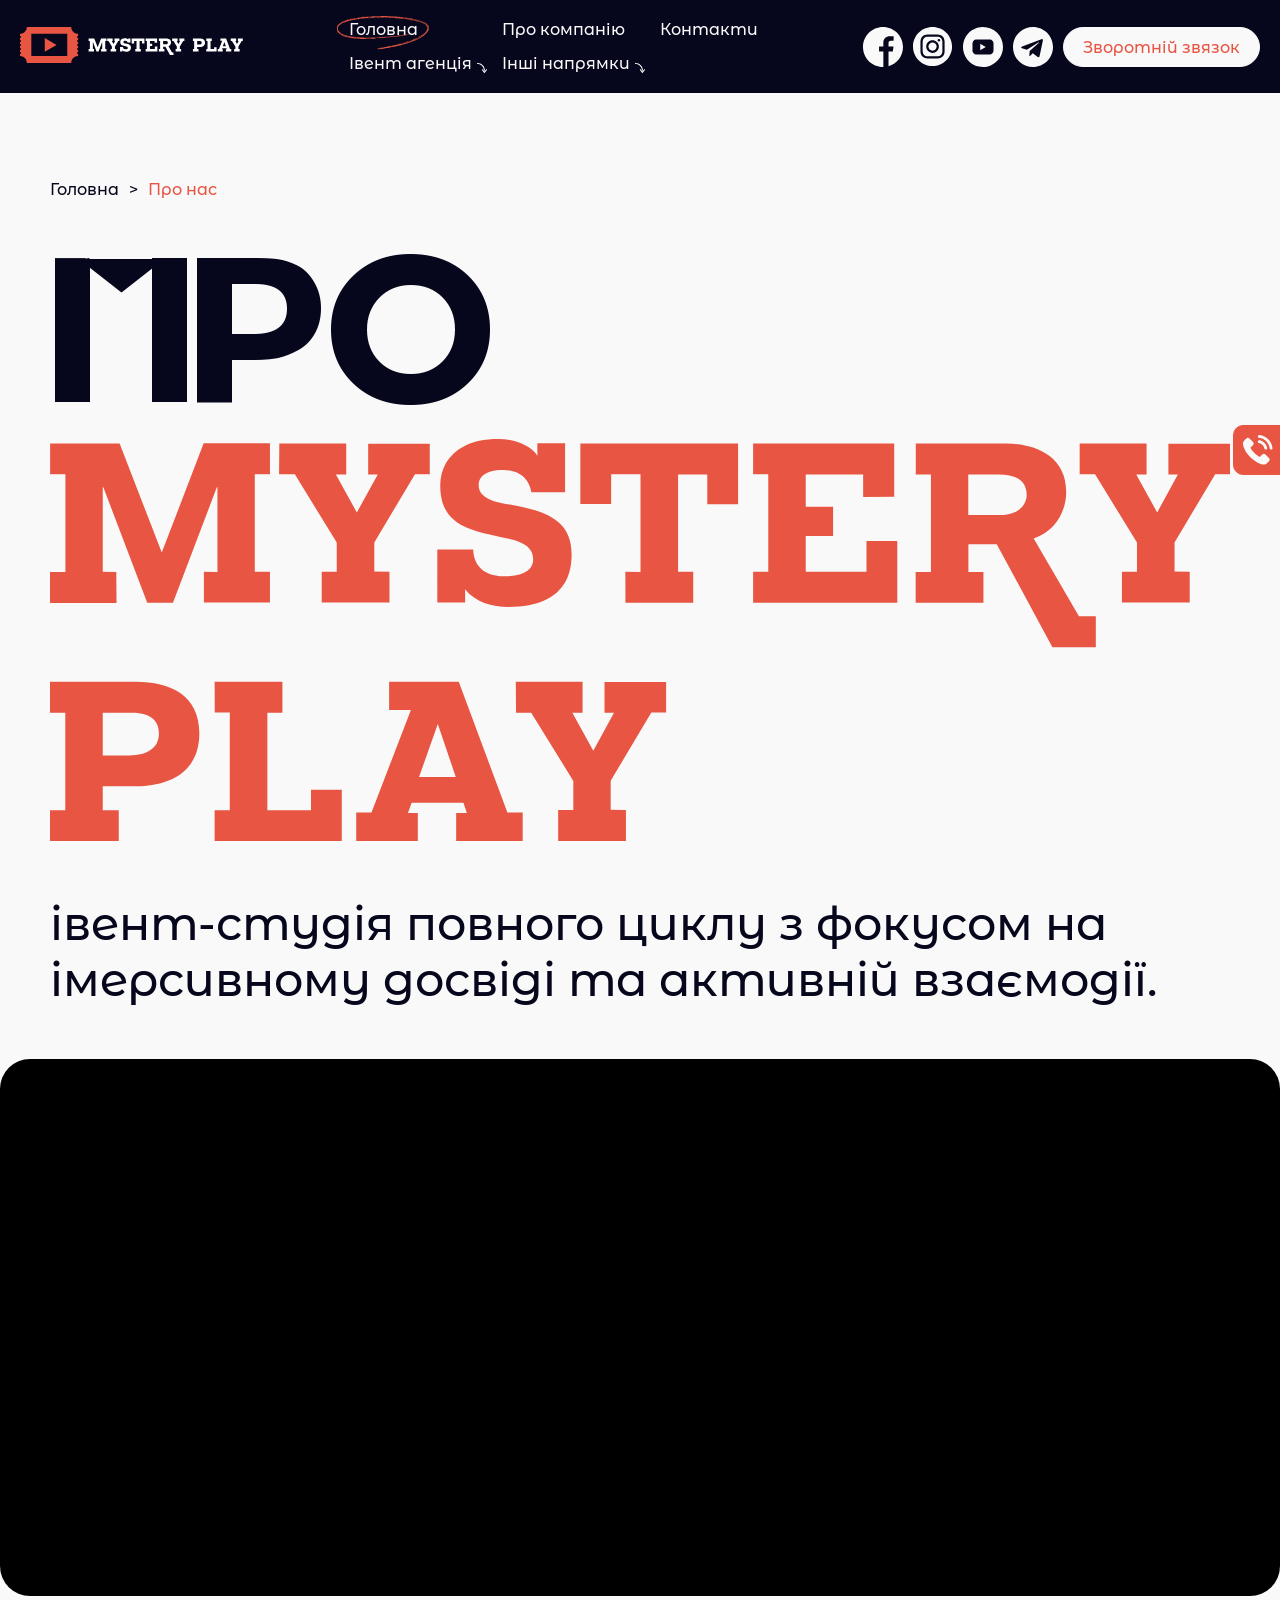
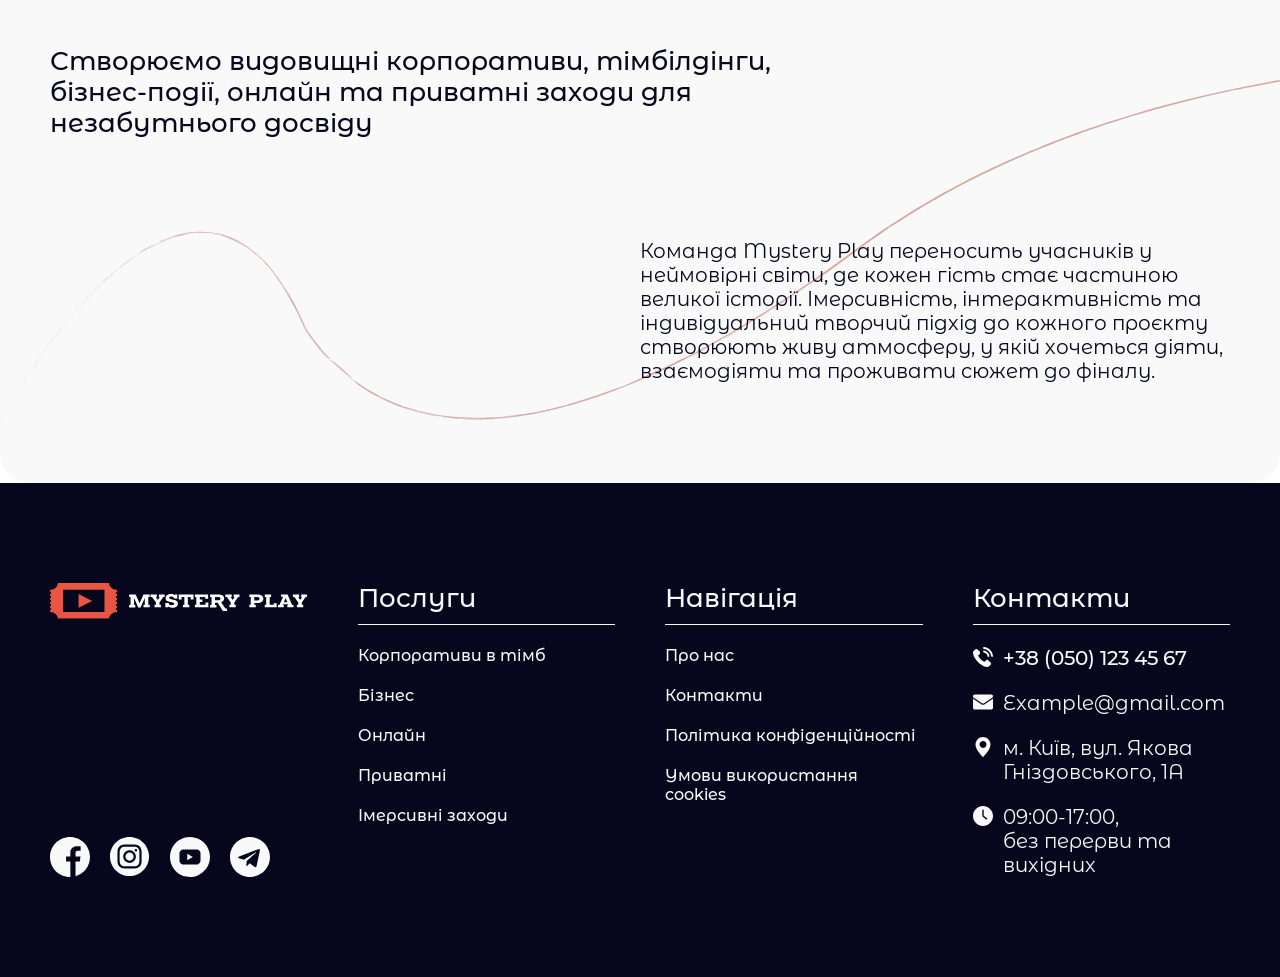
==== commit d0a168a9: "animate section - desktop" ====
--- a/about-us.html
+++ b/about-us.html
@@ -235,7 +235,7 @@
          </div>
       </header>
       <main class="main">
-         <div class="section section--padding-type2">
+         <section class="section section--padding-type2">
             <div class="container">
                <ul class="breadcrumps breadcrumps--color-type2">
                	<li class="breadcrumps__item"><a href="">Головна</a></li>
@@ -256,7 +256,32 @@
 						</div>
 					</div>
             </div>
-         </div>
+         </section>
+         <div class="full-video">
+            <video class="full-video__item" src="./img/test-video.mp4" autoplay muted loop playsinline style="pointer-events: none;">
+               <source src="./img/test-video.mp4" type="video/mp4">
+            </video>
+         </div>
+         <section class="about-us-animate-section section section--padding-type4">
+            <div class="container">
+               <div class="about-us-animate animate-blocks">
+                  <div class="about-us-animate-line">
+                     <svg class="about-us-animate-line__start" xmlns="http://www.w3.org/2000/svg" width="1948" height="514" fill="none">
+                        <path fill="#6b6b6b" d="M801.9 307.1c6.4-4.4 3-2 2-1.3l-10 6.7-1.8 1.2-9.8 6.5-.7.5-1.2.7zm-27.7 18.3 4-2.6-3.8 2.6q.1-.1-.2 0l-6.8 4.3zm-34 21q-1 .8-3.8 2.4l.3-.3zm997.5-269.2a2858 2858 0 0 1 130.2 11.4l8.4 1.3-4.8-.6-8.5-.9 10.7 1.2 4.2.5 10.6 1.2-9.5-1.2c1 0 7.5.9 10 1.1l-6.5-.8c-1.6-.2.8.2-2.5-.2l-6.7-1 11.1 1.3a3092 3092 0 0 1 96.5 12.7l-.5-.1-.7-.1-1.5-.3h-.6l3 .3 2.6.5 13.8 2 .6.2.7.1 1.1.2 6.1 1 1.5.1 6.3 1h.3l1.4.3 9.4 1.5 2.3.4 3.3.6 24.6 4 6 1 4.4.7h.4l1.7.3 3 .5-4.3-.7h-.3l6.2 1 2.1.4h.5l1 .2a72 72 0 0 1 9.2 1.6l3.1.5 5 1 2 .3 3.3.6 17 3.1c4.9.9 5.8 1 5 1l16.4 3-2.3-.4-1.8-.4a73 73 0 0 1 10.1 2h.3l.6.1 3.9.7c8.7 1.5 2 .3 10.8 2l2.2.5 4.2.8 5 1h-.3c-4.2-1 3.2.6 3.5.7h.4l-3.7-.7-5.3-1 2.5.6 3 .5h.2l2.2.5h.1l13.7 2.8h.6l1.4.4 3 .6h.3l-3-.6 1 .1-2-.4c-1.2-.2-2.2-.4-1.3-.3l6.8 1.4-1.2-.1h-.3.1l7.2 1.4.7.1.8.2h-.4l1.8.3 1 .2 2.1.4 1 .3 18.9 3.7h.1l.3.1.8.2 22 4 .8.2 2.5.5a2176 2176 0 0 0 57.7 9.6l8 1.2.4.1 2.3.3 17.5 2.4 7 1 2.6.4 1 .1 15.7 2.3 6.8 1 1.6.2 4.1.6 1.3.1h1l2.2.4 12.3 1.5 11.4 1.1-.6.1 5.4.6h1.4l.6.2 10.3 1.2h1l1.4.2h-.2l.2.1 2.8.3-1-.1 16 1.6h.1l.8.2h.2l3.1.2 26.1 2.6h.5l7.7.7-.5.1 1.3.2 12.8 1 5.6.6 14 1.2 1.6.1-4.6-.4 4.4.1 8.4.8c13.8 1 27.3 2.2 22.3 1.6l16.5 1 2.3.3 6.7.3 5.6.6 33 1.8c16.6 1 9 .4 20.4.9l27 1.2a3753 3753 0 0 0 59.5 2l4.8-.1 52 .8 25.6.2c7.6-.1 20.6 0 21.6-.3h20.7l4.6-.1h2.4l21.2-.4-3.9.2 35-.7 1.8-.2 13.1-.3 1.7-.2 43.7-1.5a2289 2289 0 0 0 68.7-4l-2 .1 17.8-1.3-4.4.4h2-.4l31-2.6c9.7-.9 13.8-1.3 15-1.3h.4a86 86 0 0 1-10.3 1.4c-8.3 1-17.6 1.9-25.9 2.6q2.4 0 4.3-.3l-3 .3 2.2-.1h-.6l-16.5 1.5-10 .7-11.4.8h-2c-.4.2-4.7.4-9.2.7-2 .1-8.2.6-2.8.1l-1.5.1c-5.7.5-8.4.6-15.2 1l-7.7.4c-3.8.3-8.7.4-11.5.5l-2.7.2-7.2.4h-2.2c-10.9.5-20.5 1-31.9 1.4a3321 3321 0 0 1-138.1 2c-11.5-.2 13-.2-3.6-.3a2751 2751 0 0 1-64-.6c-9.3-.3-1.8-.2-7.3-.4-3.8 0-8.4 0-16.2-.2l-24.7-.9-10-.3-5.6-.4h-3l-11.8-.5h.9c-.2 0-.1-.2-2.2-.3-2 0-2.1.2-8.6-.1l-31.1-1.6c-2.5-.2-8.3-.4-11-.7l-4.2-.4-6.9-.3-3.5-.2c-2.2-.1-5.2-.2-6.5-.5l-.6.1c-3.7-.2-10-.8-9-.6l-11.5-.8-2-.2c2.3 0 5.9.4 6.3.3l-24.9-1.7c-1.5-.1-1.9 0-4.9-.3l-6.8-.6 7.7.7-12-1-5.6-.4c-2.8-.4-2.4-.3-8.4-.8l-9.7-.9c-1 0 .9.2-4-.3-3.5-.3.2 0-3.7-.5 1.8.3-4.4-.2-8-.5l-7.4-.8-8.8-1 3 .3-6.8-.7.3.2-8.7-1h-.4l-7.6-.7c-.2-.2-5-.6-8.8-1l-1.5-.2c-7.2-.8-12.7-1.4-18.5-2.2a94 94 0 0 1-11-1.2l-5-.7 2.3.5-9-1.3c-2-.2-.7.1-4.6-.4q-3.2-.7-4.3-.6l-3.3-.5-5-.6c-4-.5-9.4-1.4-9.7-1.3-2.8-.3-.7-.1-3.3-.5-3.4-.4-12-1.5-13.4-1.8a112 112 0 0 1-12.8-2.1l-7.2-1-8.8-1.4h-.9l-9.7-1.6h-.1l-2.4-.3-3.6-.6-4.2-.7-1.6-.3-9-1.4-4-.7c-1.4-.2-.7 0-2-.3a2031 2031 0 0 1-54-9.7c-8.5-1.7-15.4-3-9-2l-3.7-.8c-2-.3-.8 0-1.6-.1l-2.7-.6c-1.3-.2 1.6.4.6.2-3.9-.6-21.8-4.3-25.8-5A4231 4231 0 0 0 2095 124l-9.5-2 4.2.8-2.6-.5-3-.5-8.8-1.5 8.4 1.5-7.5-1.2 6 1 1.4.2 7 1.4-9.2-1.6a3727 3727 0 0 0-78.2-12.5l-9.7-1.5-3.2-.5-1.6-.2-19-2.7A3422 3422 0 0 0 1825 87l-14-1.3c-5.3-.6-4.4-.6-7.4-.7l-2.1-.3-5.3-.4c-3.1-.3 2.2.1 4.1.2l-13.5-1-1.6-.3 3 .5-12.8-1-2.2-.2-2.4-.4-13.1-.9c-.7 0 1.1.2.3.1l-8-.5c-5-.4-5.7-.6-10-.8 1.3 0 7 .5 3.2.3l-26.3-1.7-20-1.2c-1.4 0-1.3-.1-4-.3l-14.3-.7h2.7l-2.7-.1h.3l16 .6 10.2.5c3.2.2 13 .6 11.8.7l2 .1 8.7.5c2 0 7.4.3 3.3.2l1.6.1c4.7.2 7.7.4 14.7 1 3.9.2 11.6.8 7.4.4 3.2.1 8.8.6 11.5.8s-1.5-.2 2 .1l7.4.6c1.5 0 .1 0 2.5.2 10.5.8 19.5 1.4 30.4 2.4l12.2 1c-8.8-.8-15.2-1.6-26.7-2.2l-22.2-1.8-1.3-.1-1.3-.1-38.6-2.6c-22.5-1.4-51.8-2.9-82.9-3.8h-4.1l-5.1-.2-8-.3h-1.1l-7.1-.2V74l-5.7-.1h-.8l-39.2-.2h-.8l-22.8.1h.4a2084 2084 0 0 0-50 1.4l-6.7.2-18.3 1h-.5l5-.2h1.3-2.1l14.4-.7 2.8-.1h1.7c7.2-.3 9.9-.4 1.7-.1l13.8-.5h.2l9.1-.3c5.4 0 5.6 0 10.9-.2-1.5 0-7.6.2-3.1 0a1883 1883 0 0 1 51.7-.4l3.8.1 15.7.2h-1.2l-11.7-.1-32.1.2h.2-7.4l-8.8.2h.2-3.2l-29 .6h2.1l-2 .1 6.8-.3c-1 0 0 .1-.6.1l-4 .2h-.9l-7.1.3-15.7.5h.8-2.7l-2 .1a1933 1933 0 0 0-67.2 4.4h-.8v.1l-1.7.2h-1l-8.2.6-15 1.6h-.2l-19.2 2h.1l-3.2.4-4 .5h-.1l-2.3.3-5 .6h-.1l1.6-.1 2.7-.4 3-.3-5.8.7-5.6.7 2-.3h-1l2.8-.3-18.7 2.4h-.2l-2.2.3h-.3l-3 .5-2.5.3 5.4-.7 3.8-.4c-6.7 1-4.8.6-4 .5h.3c-2.2.2-3.6.5-5.1.7l-2.6.3-1.7.3-5.7.9-3.4.5-4 .5-2.1.3-1.7.2-.6.1h-.4l-4.4.8h.6-.6l-3.8.6 2.4-.4q-1.2 0-2.8.4l-28 4.9-7.8 1.4-3.3.6-2 .4-.7.2-7.4 1.4-2.4.4q1.5-.2-.2.1l-5.4 1-1.2.3-1.5.3-2 .4h.5l-2.3.4-2.7.6-1.7.3h-.4l-22.6 5-8.2 2-9.2 2.2-3.6 1q-10.5 2.5-21.6 5.5l-11 3-6.5 1.7c-2.8.8 0 .1-3 1l-13 3.8c-.4 0 1.2-.4.8-.3-.3 0-.6 0-2.9.8-1.7.6-1.5.6-8.6 2.8-11.3 3.5-22 7-34 11.1l-11.8 4.2c-1 .4-.9.2-5 1.8l-7 2.7-3.9 1.4-7 2.7-.2.2-9.7 3.8-12.2 5-2.5 1c2.3-1 6.2-2.6 6.4-2.8a966 966 0 0 0-25.9 11.3l-4.9 2.2-7.2 3.3 8.2-3.7c-3.9 1.8-8.8 4-12.4 5.8l.7-.4-6.4 3-8.9 4.4-10 5c-1 .5 1.2-.5-3.8 2-3.7 2-.3.1-4.5 2.2 2.3-1-3.7 2.1-7.3 4l-7.8 4.3-9.1 5 3-1.7-6.9 4 .8-.4-8.8 5-.3.3c-3.7 2.1-4.9 2.9-7.3 4.4-.6.2-5 3-8.9 5.4-1 .6-1.9 1-1.3.9-7.1 4.4-12.3 7.8-18.2 11.6 2.5-1.5-5.4 3.7-10 7l-5.2 3.4 2.6-1.7-8.7 6c-1.9 1.4-.3.4-4 3-2.3 1.6-4 2.7-4 3l-3.4 2.4-4.5 3.4-9.1 6.7c-2.7 2-1 .6-3.3 2.4l-12.5 9-6 4c-7.8 5.5-6.3 4.4-8.2 5.6l-2 1.4 2.5-1.8-3.5 2.3-1 .8 3-2.3-.5.5 3.3-2.4 24.7-17.5 1.4-1c.1 0-3.6 2.7-.3.3l5-3.8.8-.6a1481 1481 0 0 1-69.5 47.9 1115 1115 0 0 1-70.6 42l-.8.4c-9.5 5.4-12.9 6.7-21.5 11.4a812 812 0 0 1-31.5 15.2c-1.7.7-21.1 9.3-17.4 7.5l-6.5 2.7-1.3.5-6.2 2.5c-3 1-6.4 2.4-8 3l-7.2 2.7c-.4.2 3.7-1.3.3 0l-5.5 1.8-.6.3-3.7 1.2a488 488 0 0 1-23.8 7.4l-.8.3-12.5 3.3h.4a427 427 0 0 1-27 5.9l-3.7.6-15 2.3h-.2q-9.1 1.1-18.4 1.6l-.7.2c-8 .4-17.3.6-24.5.4-3.3 0-7.4-.4-6.8-.2a239 239 0 0 1-31.3-3.8 217 217 0 0 1-23.1-5.8l-9.2-3.1-10.2-4.2a186 186 0 0 1-13.8-6.8h-.3l-4.8-2.7c-4.3-2.6.9.6-12.2-8a184 184 0 0 0-33.7-29.8l-5.9-6.7-.4-.7a205 205 0 0 1-11.6-15.8l.1.2-2-3.2-.1-.1c-4.6-10.6-9.2-20-14.7-29.8-.6-1.2-3.8-6.5-3.4-6l-2.8-4.5.2.2-1.6-2.5-.2-.2-2.2-3.2c-1.7-2.8-8.8-11.8-3.4-5.2l1.6 2.1.6.7 5.2 7.6a232 232 0 0 1 16.8 31l4.3 9.6a211 211 0 0 0 36.4 42.8 184 184 0 0 0 55 33.5 197 197 0 0 0 55.1 13c4 .3 9.3 1 14 1h-.7l13.7.2h.3a270 270 0 0 0 30.1-1.7h-.5l7.7-1-.8.1 9.4-1.3h-.2l-6.8.9-11.2 1.4-5.9.5c-3.6.4-8.7.7-10.6.7l-1 .2c-6.3.3-16.4 0-14.8.2a254 254 0 0 1-39.6-3.7l-12.6-2.6c-2.4-.6-3.2-.7-7.8-2l-10.7-3.4-6.6-2.4c-1.2-.5 3.7 1.4 1.5.5-2.4-.8-11.8-4.9-10-4-3.8-2-3.8-1.6-12.6-6.2-1-.6-9.5-5.5-13.5-8.2-1.4-.9.8.8-5.6-3.7-4.5-3.3.5.3-4.6-3.6 2 1.7-6-4.3-10.5-8.3-7.8-7-6.4-6-8.7-8.3a178 178 0 0 1-13.7-15.4v.3a145 145 0 0 1-8.5-11.4l-.5-.7a74 74 0 0 1-5-7.5l-1.6-3.3c.1-.1-3.3-7.6-6-13l-1.1-2.2a288 288 0 0 0-15.1-26.3c1.7 2.8-6-8.7-11-14.5-1.3-1.6-2.3-3-5.4-6.3l2.3 2.8c-6.3-6.9-4.5-5.1-10.2-10.4-2.6-2.3-1.2-1-6-5-2.7-2.1-4.2-3.3-5.9-4.2l-4.5-2.9a89 89 0 0 0-22.4-8.8c-4.6-1-1.1-.4-5.3-1-5.6-1.3-20-.7-22-.3-5 .3-19.5 4.4-15.7 3.2 7.7-2.2 14-3.2 6.1-1.7-13 3.4-10 3-12.1 3.5-.3 0-3.8 1.4-3 1 1-.5 8.7-3.1 4.8-1.9l-5.4 2-2 .9c-5.8 2.5-6.6 2.2 6.4-2.7l4.4-1.4a87 87 0 0 1 48.3-1.2c11 3.5-4.5-1.5-4.9-1.2-3.3-.7 1.8.4 1.6.5l-1-.2c.7 0 9 2.4 9.4 2.7 2.7 1-2.1-1.5 9.5 4 4 1.8 15 9.2 18.5 12.6 4.4 3.8 7.1 6.7 9.5 9.1l2.8 3a220 220 0 0 1 32.8 52c.6 1.3-.7-1 1 2.5 2 4.5-.7-1.8.4.4 2 4.6.5 1.4.6 1.5l2.8 6.5v-.1.1l-1.3-3.2 1.4 3.2v-.1c1.8 2.9.8 1.4 3.9 5.8.9 1.3 3 4.7 6.6 9.2a244 244 0 0 0 16.6 19l3.2 3a187 187 0 0 0 77.7 44.6c14 4 26.5 5.8 11.5 3 10.6 2.4 7.7 1.6 10.6 2l4.9.9c2.4.3-1.8-.4 0-.1 7.9 1.6 36.7 3 43.3 2.5a345 345 0 0 0 80-12.4c17-4.5 32.5-9.5 49.2-15.8l10.7-3.9-6 2.4 2.8-1c5-2 1.8-.8 5.2-2.2s9.2-3.7 13.5-5.6c10-4.3-8.8 3.7-12.1 5 1-.5 9.4-3.8 12.7-5.4l-8.5 3.6-3 1.3 5.5-2.5A870 870 0 0 0 763 330.1l3.6-2.2 3-2a1519 1519 0 0 0 85.4-59.2A794 794 0 0 1 992 185a914 914 0 0 1 35-15.5l2.5-1.2 8.1-3.4-1.5.8-5 2.2 8.9-3.7.5-.3.3-.1 2.2-1 13.2-5.4 1.5-.4 14.6-5.6 2.1-.8a1040 1040 0 0 1 68.4-22.2c9.7-3 32.6-8.9 31.2-8.6a1228 1228 0 0 1 129.4-26.5l-4.8.6 32.3-4.8c3.8-.2 13.7-1.9 26.5-3.3 6.7-1 16.7-1.8 24.8-2.9h-.5.7l4.1-.5-4.2.5-1 .2a1709 1709 0 0 1 72.7-6.2l3.7-.2 6-.4 8.6-.5 16.1-.8c-9.8.4-7.8.3-9.3.2h-2.3c.7 0 6.8-.3 3.8-.3-.6 0-4 .3-4.2.2l-1.6.1c-4.8.1-5.1.1 5-.4l-1.2.1q2.3 0 4.7-.3c10.9-.5 26.2-1.2 35.9-1.4l-3.7.1c-2.5.2 1.3 0 1.3.1l6.4-.2c2-.2-1.8-.1 7.5-.4l16.6-.3 9.7-.1 3-.1 18.8-.1h26.7c1.1.1-.9.2 2 .3 3.6 0-1.4-.1.4-.2h1.2l7 .2-4.4-.1h7.7l8.4.2 14.6.3 4.2.2h3.3a2303 2303 0 0 1 67.2 2.9c10.5.6 20.3 1 8.7.7l8 .4 3.8.2c1.9 0-1.4-.2 0 0m-944 235 6.5-4.4c-6.2 4.2 2.7-1.8 2.8-1.8l-3.9 2.7c-1.4 1 .7-.3-1 .8a941 941 0 0 1-33.4 21.8l-3.1 2.1c-.4.2-4.3 2.6-.6.2l-1.8 1.1c-2.5 1.6-.9.6-2 1.4-2 1.2-.8.4-.8.4l-1.9 1.2-5.2 3.2c-.8.6.1 0-.5.3l-7.3 4.4-3.8 2.3s1.3-.8.7-.5c-.1 0-2.2 1.3.4-.3l2.4-1.5-.8.6 2-1.2-.8.5 1.9-1.1 3.6-2.2-4.7 2.7 1-.5-.7.3 6.5-3.9-2 1.3 3.2-2 3-1.8.9-.6 9.1-5.7 7.4-4.6 4.5-2.8c4.1-2.7-5.1 3.2.5-.4l5.4-3.5c3.6-2.3 9.7-6.4 7.4-5l-4.7 3.2c-.7.4.2-.3-2.8 1.7-.2.2 1.7-1-1 .7l-5.5 3.6-7.1 4.6c-2.6 1.6 1.2-.8.2-.2l-4.3 2.6 2.6-1.6 3.2-2.1c.7-.4-1.8 1.3 2.7-1.6l.3-.2c2.6-1.7 7.5-5 10.8-7l-6.5 4 12.4-8 .9-.6c-.6.4-4.7 3.2-1.5 1.1zm22.8-15.3c-2 1.6-5.3 3.8-8.7 6.1zm-89.8 57.3c-2.6 1.4 6.3-3.7 10-6l-2.5 1.6 1.3-.7-2.8 1.6 3.4-2c-2 1.4-2.5 1.6-6 3.6l-5.7 3.3a890 890 0 0 1-38.2 20.7v.1l3-1.7 2.3-1.1c2.7-1.4 6.5-3.3 9-4.8l3-1.6c-2 1.1-3.4 2 2.4-1.2-3.6 1.9-.8.4.3-.2.7-.4-4.3 2.3-1.2.5l10.4-5.7c-.5.4-1 .7 5.3-3l2.7-1.5zM677.1 381l5-2.6c.3 0-1.2.7-2.5 1.4l-9.5 4.6zm-8 3.9-9.8 4.7.3-.2zm158-95.6 3.3-2.2 7.7-5.6-5 3.6zm14.8-10.6 2-1.4 7.1-5.2c1.5-1 1-.8 2.2-1.7zm21.8-16 .4-.3c.2-.1 1.8-1.4 3.4-2.4l1.7-1.2c1.3-.9 4-3-5.5 3.8m50-33.4-1.7 1.1c4.3-2.6 6.7-4.1 1.7-1m-13.9 8.6 2.6-1.6zm32.1-19.5c3-1.6 4.4-2.6.3-.2zm-59.6 37.9c-6.6 4.6-7.3 5.3-7.7 5.6l-3.9 2.7c-2.7 2 1-.5 1.3-.8l4.7-3.4c1-1 5.3-3.8 5.6-4.1m-129.6 88.4-1.5 1 .2-.2.5-.3zm265.7-165.4c-4.8 2-19.7 9.1-9.6 4.4 1.8-.8.8-.4 1.9-1zM824.6 291l5.5-3.9-.9.6zm1188-180.7-6.5-1 6 1zm25.8 3.9c-2.3-.4.3 0-.6 0-1-.1-8.4-1.3-3.3-.4l13.2 2.1c1.4 0-3.6-.6-7.2-1.3-1-.2 2 .2-2-.4m-1015 58.4h.1m44.4-17.9c-3.7 1.4-8.5 3.3-5.7 2.3 3.4-1.3 11.9-4.5 5.8-2.3m-21.4 8.4 3.2-1.3zm284.8-72.4 2.2-.3zm-440 152.5c-.3.1 1.8-1.4-2 1.2l-4.9 3.4c3.6-2.5 3.3-2.1 3.7-2.4l5.8-4zM731 351.5l-6 3.5.6-.4zm1374-226.1c-.5 0 6.1 1.3 7 1.5 6 1.2 9.2 1.6 14.8 2.7-1.6-.4-5.7-1-9-1.8-1-.2 2.7.4-2.6-.6zM1350.5 88c-1.8.2 1.6-.4 5.3-.7q-.2 0 0 0l3.5-.4-.4.1-1.4.2-2 .2zm831.8 51.6-4.8-.9 1.6.3-1.4-.2-12.8-2.5 1.4.4 2.4.4 2.4.5c-2.3-.2-9.5-1.8-15.7-3-11-2.2-3.6-.7-2.8-.4l-3.9-.8c-4.4-.7 7 1.5 10.5 2.2l12.2 2.3 5.2 1 12.8 2.5c1.1.2 0 0-.2-.2l-3.2-.6-1.5-.3-7.7-1.5c-2.4-.4 1.4.4-2-.3-4-1.1 6.8 1.2 8.3 1.5 3.4.6 2.8.5 1.5.2zm128.6 23.5c6.7 1 2.9.6 1.7.4-4.7-.7-8.4-1.5-10.5-1.6-3-.5 0 0-1.8-.4l-11-1.6-.9-.3zM845 276.2l.2-.3zm160.3-95.7c-.4.2-7.9 3.6-7.8 3.7zM1793 83.8l4.3.4zm489.1 74.9 4 .7-4.2-.6s.3 0 0 0c-2.8-.5-7-1.2-6.8-1.3zm-548.7-79.3 3.1.2h-1.8zm400.3 51c-2.8-.6-1.8-.2-.3 0l5.8 1.2-7-1.3c-3-.5.3.2 1 .3 1.7.3-.2-.2 3.9.7 3.5.7-.2.1 2.7.7l7.8 1.3c-6.9-1.3-7.7-1.6-9-2l-3.2-.5zM853.6 269.7l4.7-3.5-4.6 3.4zM823 291.9l5.6-4-5.5 4m175.6-108.3 1.3-.6zm416.1-102.4 6.4-.5 4.5-.3c-3.6.4-11.5.9-11 .8m342.6-.5c-13.2-1-7.3-.2 3.3.5l-2.1-.2c-.2 0 2.8.2 1.5 0-4.7-.3-2.2 0-5.6-.3.6 0-.6-.1-.2-.1zm457.3 65.6h.1l2.7.8c4.2.8 6.4 1 3.8.5l-4.1-.8zm102.4 17.9c.8 0 6.5.9 9.2 1.3zM882.8 248.9l3.5-2.4-2.6 1.7zM2429 178.4l-1.9-.2c4.2.6 7 .7 2 .2m-229.1-35c-3.3-.6-9.9-2-9.3-1.7 5.7 1.2 3.5.7 6 1.1 1.7.3 4.5 1 3.3.6m-421.3-60.8 5.1.4-1.8-.2zm-921 184.1 3.1-2.3 1.2-1zm1370.5-117.8c4.6 1 5.4 1.3 5.7 1.2l-1-.2 1.1.2h.1zm148.8 23.3c-2.3-.3-5.2-.5.1.1l3.7.5 1.5.2c1.3.2 4.7.5-5.3-.8m-11.2-1.4-12.2-1.6 2 .3c1.5.3 5.8.9 7.4 1zm-909.5-93c2 0 6.4-.4 5.5-.3l-2.6.2-1.7.1 12.4-.7h.4-1.3.8l4.6-.3h2l1.2-.1 2.5-.1 4.1-.2-6.3.3-4 .2-1.3.1 4.2-.2c-.3 0-.9.2-4 .3h-.6l-3.4.2-3 .2h-.9l-1.4.1-1.6.1-4.6.3h-1l2-.1h.5l-10.3.5h.1c.4 0 1.4 0-1.3.2l-5.8.4h-.3c1 0 3 0-5 .5h-.7l-5 .5h-.7l1-.1 5.6-.5-9.8.7-.8.1-3.5.3 1.4-.1 1.5-.1-12.4 1-3 .2-2.7.3-3 .2-2.2.3h-1.3 1l1.4-.2 2.4-.3h.6l8.7-.7 1.8-.2 6.2-.5 7.2-.6h-2.5l5.4-.3h1.7l8-.7 4.8-.4 5.5-.3 2.7-.2zM2338 167c-.9 0 2 .4 3.2.6 4.1.5 6.5 1 8.3 1l-5.3-.7c-2.7-.3-2.6-.4-6.2-1m-93.6-15-5.5-1 2 .4 3.7.7zm-521.7-73.4 2 .2h1.9zm-325.4 4.2-2.1.2h.1zm-12.8 1.2 1.4-.1h-.5l-1.6.2-2.8.3zM2995 192.3h.6l.4-.1zm-416-1.6c-3.4-.2-8.2-.4-5.7-.2 3 .2 11.1.6 5.7.2m-572-81.5-5-.8zm411.4 68 6.2.6-3.7-.4zm104.2 9.7c-4.2-.5-19-1.5-9.3-.7 1.6.2.8 0 1.9.1s10.5 1 7.4.6m-75-6.6c2.8.3 5 .3.5 0zm111 9.2c7.4.5 13 .7 3.2.1zm-21.7-1.5h.2zm-1134-105.8-4.8.4h.6l.8-.1zm854 72h.3v.1zm-2.9-.5 2.9.5c-.3 0 .4 0 0 0zm14 2.3q-1 0-2-.3h-.9zm147.3 20.6c-.4 0-.2.2 2.3.5.6 0-.8-.2-2.3-.5m-151.7-21.3q-.8 0 .4.1h.5zm19.5 3.3.8.2c2.3.3.1 0-.8-.2m-9.8-1.7-2.4-.4zM148 265.4c2.2-1.3 6.3-3.5 7.3-3.9-2.4 1.3 1.5-.7 4-1.8 2.2-1 1.8-.9 0 0 7.7-3.7 17.4-7 24-8.2l-1.7.4a97 97 0 0 1 18.1-2.2l6.7.1c3.4.3-3.3 0 .6.2 3.8.3 4.6.5 8.3 1a80 80 0 0 1 21 7l-3-1.3 1.2.6c4.8 2.4 2.6 1.2 6.3 3.3 2 1 11.3 7.7 8.8 5.8-1.8-1.4-5.2-3.6-5-3.5a98 98 0 0 1 8.8 6.4c1.6 1.4-2-1.5 1.2 1.2l1.5 1.2 4.1 4.1-1-.9c-2.8-2.8-10.6-8.9-8.7-7.4.7.4 3.4 2.7 2.8 2.1a99 99 0 0 0-8.2-6c-2.5-1.7 1.8 1.2 1 .6l-6.4-4c5.7 3.4.6.3 3.6 2.3a81 81 0 0 0-15.2-7.6c-11-4-24.3-6.7-42.7-3.3a91 91 0 0 0-19.5 5.7l-6.5 2.8c-6.5 3-9.6 4.7-14.2 7.2 2.4-1.4 1-.7 2.8-1.9m2144.5-105.3c2.7.5 9 1.3 1.7.2l-.7-.1zm4 .7h-.3zm26.7 4-5.3-.9 2.3.5 3.4.4zm-1093-57c2.7-.5 11.5-2.4 5.5-1.2zm1143.3 63.8 1.8.3c5.3.8 5 .6 5.3.6l-2.6-.3-2.1-.3-1.2-.2zM2213.7 146l-3.2-.7 4 .8zm-55.8-11 1.6.3 2 .2-2-.3zm80.4 15.7-3-.6 3.8.7zm-688.7-76.4h4.6-4.7m1044.1 116.9c.5 0 .5.2 2.2.3l4 .2zm-423.7-54 2 .4-1.7-.3zm-1023.2-8.9c-.5 0 1-.3-1.7.4l-3.2 1 2.6-.7 8.9-2.6-3.6 1-1.8.5zM495 435.8h.3zM1080 150l3.8-1.4zm1569.6 44-4.1-.1c1.7.1 6.9.3 4 .1m-441.7-49.5-3.2-.5 6.5 1.3 3.1.6 1.2.3 7.3 1.4h.2c-.7-.3-5-1-6.9-1.4l-1.3-.4-4.2-.7zm340.7 44-2.5-.2h.2l4.8.3-1.8-.1zm-145.1-13.4h-.4zl2.7.2h.2zm120.2 11.2-14.1-1.1c.3.1-3.7-.2-3.3 0l6.6.6h1l4.5.4 2.5.2c1 .1 4.3.3 4.5.2l-5.7-.5c-1.3 0-.3.1-4.2-.2-.5 0-2.6-.4-4.5-.5zm-390-56.3c-3-.5-5.1-.9-3-.4l6.7 1.3zm240.8 41.5h-1.1l1.6.1zm-288.8-50c-2-.4-6.8-1.1-3.6-.5 2.5.4 5.6 1 3.6.5m182.1 34.2-7.1-1.3zm53.3 8.5 2.3.4h.6zm82 10.8h-.4.6zm-224.3-36.2 2.1.5h.2l2.6.5-.7-.2zm-743.9-59.7 21.2-1.4c5.6-.3 3.9-.1 8.3-.5 3.3-.2.5 0 2 0l2.9-.2h-.1q-16.6.7-33.3 1.9zm940.5 92.4-2.2-.1 1.8.2c-.2 0 3.2.3.4 0m-1722.7 220-5.7 2.6.7-.3 2.8-1.2 7.3-3.4-1.4.6zm1705.6-222q1.5 0 2.9.3h-.1l-1-.2-1.6-.2zM2591 191c1.7.1 1.8.2 2 .3l3.7.2h1.2q3.5.3 1.3 0l-5.6-.3c2.4 0 4.4.2 7.2.4h1.5l-3.4-.2h-2.2zm-122.6-9c-1.6-.2-4.7-.6-6.7-.7zm-115-13.2h.3s-4.2-.4-.6 0l1.9.2h-.2zm-1542.7 131 .4-.1-.3.2.2-.1 2.3-1.6c-3.1 2 2.4-1.8 5.3-3.9l-5.6 3.9zm-202.1 110-1.1.4 18-7q-.3.3-.9.4zM1028 170l1.3-.5-.3.1zM803.5 304.7l1.1-.7.4-.2-.8.4zm1692.3-120.5-1.4-.1zc1.1.1.6.2 3.8.4l-1.7-.2c5.4.4 4.2.3 1 0zm232 12c2.2.2 10.1.3 5 .1zm-158-6.4 2 .1 2.3.1-1.4-.1zm-23-1.7 3.1.3h-1l5.8.4c1 0-3-.3.2-.1l12.3.8h-.2zM629.3 401.5l-3.9 1.6zm1738.3-231 1 .2 1.2.2h-.1zm-422-70.7c-2.3-.3-4.2-.5 4.4.7zm-868.8 50.9-1.4.5 2.5-1 5.2-1.7zm1330.5 24.7h.5zM584.6 417.8l-.7.2zM2208 144.5l3.2.7zM530.3 431.2l-1 .1zm2085.8-239 2.1.2 10.2.5h-.3zM604.8 410.8l-3.3 1.3 6.3-2.3h.2c-.2 0 0-.2-3.2 1m944-336.8h1.2-2zM1837 87.1h.5zm740.4 103 5.4.3q-2.7 0-5.3-.3zm61.4 3.2 8 .4h2.6zm64.7 2.1-8.4-.2c.9 0-2.8 0 1.3.2zm-1884 98.1.1-.1zm1833.4-99.7c2 .2 4.4.3 6.3.3h1.8zm108.2 2.7h-.3 4.3zm-2248.6 237-9.5 1c4.9-.2 18-2 9.5-1m-393-148.7a243 243 0 0 1 18-13.2c-4 2.7.2 0-2.3 1.6a228 228 0 0 0-14.7 11c-.3.2-1.3 1-1 .6m182.2 52.9-1.4-3zm-190.1-46.3c2-1.7.9-.6 5-4.1l-5.3 4.6s.4-.4 0 0c-3.5 3-8.6 7.8-8.3 7.5zM479 435.9c12.5-.2 21.7-1 5.5-.2zm-58.5-6.7c-6.5-1.3-29.6-9.5-14.8-4.2l3 1c1.7.6 16.5 4.6 11.8 3.2m23 4.5h.4zM252.8 268.4c-2.9-2.3-6.8-5.2 0 0 .3.3 3 2.4 4.8 4.1l1.6 1.7c1.3 1.4 6.3 5.2-6.4-5.8m-34.2-17.2 3 .8c2.3.6 9 3 11.4 4.2 2.5 1 2.4 1 4.4 2a78 78 0 0 0-18.8-7m-25.7-1.6c-1.8.2 3-.3 5-.3 6.8-.2 10.5.3 13.7.6q-5.7-.7-8.8-.7c-4.3 0-4.1-.1-10 .4m344 179.8 3.2-.5zM292 317.9l1.5 3.1zm-151-49.1c5-3.2 1-1 10.2-6-10 5.7 3-1.5 2.6-1l-6.3 3.4c-2.3 1.4.4 0-2.3 1.5a228 228 0 0 0-44.8 35c-2.4 2.5-1.1 1.3-4.4 4.5 0 0-4.3 4.2.5-.7l-2.2 2.1-3 3.3-.7.7-2.3 2.4-6 6.7c-1 1 .3-.4-.4.2l-8 9.2c-2.6 3-4.1 5-4 4.6.1 0 1.6-1.8 1.1-1.4l.8-1 2.5-2.8 2.2-2.5 3.9-4.4-4.9 5.4.2-.2 1-1.2-.5.5 4.5-4.9 3.2-3.5 3.5-4 1.4-1.5 11-11.2c4.8-4.4-1.3 1.4-1.6 1.8-1.7 1.8 8.5-8.2 10.3-9.7l5.2-4.5c5.5-4.7-6 5.1 1.3-1.2 5-4.2 4.1-3.4 6.6-5.3 4.6-3.8 13.2-9.9 10.4-8l-6.2 4.5c-.7.5 1.4-1.4-3.3 2.5-.4.3 1.8-1.3-1.8 1.5l-7 5.7-9.3 8.5c-3 2.8 1.8-1.8.7-.7l-4.9 4.5 3-2.9c2.8-2.6.8-.9 4.7-4.4.5-.4-3.3 3.2 2.5-2 0-.1-1.3 1 .7-.7a262 262 0 0 1 29.8-22.7M1847 87.8l-.2-.1zM68.3 336.7l3.7-4.4-4.2 5zm-11.9 15 8.1-10.3zm978.9-185.6-3.4 1.4 3-1.2zm-572.4 269-3.9-.3.2.1zm1970.5-257.5 1.8.2zm-767.5-103h-6 .9l12 .5 3.7.1h2.6l-4-.1-4.9-.1c-4.2-.2.4-.2-4.3-.4M265.6 280c-7.4-8-9.9-9.3-10.5-10l-5-4c-3.7-2.7.2.4.7.7 7.9 6.4 6.2 5.2 7.2 6 2.1 1.7 6.7 6.4 7.6 7.3M1646.4 74l-2.3.1 6.3.2c-1.5 0-1.8-.1-2.9-.2zM411.6 426c-6.1-1.9-11.6-3.8-8.4-2.6l6 2-8.2-2.7c.8.4-5.8-2-5.3-1.8l10 3.7 1.5.5c2.8 1 4.4 1.4 7 2.2l3.9 1c1.7.5 7.3 1.7 7.5 1.7.7.1-4.5-1-8.9-2.2-2-.6-.8 0-6.6-1.9l-7-2.4a246 246 0 0 0 21 6c.6.1-8.1-2-11.2-3-2.6-.8-.8-.4-1.3-.5m1387-343h.4zm-108.2-7.2-1.8-.1 2.9.2zM739 345c3-1.6 14-8.4 7-4.1zm1611-177.5 1 .2h.4zM1733 78l-9.5-.5-2-.1h.4l4 .3zM58.7 348.4l8.3-10.5 1-1.2.3-.2-6.3 8a651 651 0 0 0-40.8 58.3l-.3.6 2.9-4.8 2-3.3 7.7-11.5c1.5-2.3-.5.4 3-4.8-2 3.3-3.6 5.6 1.8-2.4-3 4.4-.6.8.6-1L38 377l9.8-14c-1 1.7-1.5 2.3 5-6.6-8 10.8-.7.6 3-4zm1392-271.2-9 .7 2.6-.1 3-.3zm-1165 229.6c0-.1 2.7 4-1.5-2.5l-5-7.4c3.5 5 2.5 4 2.9 4.5 2.8 4.2 6.5 10.2 6 9.4zM1740.5 78.5h.4zm-1201 349.9c-5.8 1.2-4.8 1-3.4.8-4 .8-7.5 1.4-11.5 2 11-1.7 10.7-1.7 10.9-1.6l6.1-1.3 2-.3q5.8-1.3 2.2-.6l-8.9 1.8 11.7-2.5c5.3-1.2 1-.3-.5 0-3.3.8-1.3.5-7.1 1.6-5 1 3.1-.8-1.5.1M7.7 425.7l5.7-10 4.3-7.1-2.4 4zm1420.9-347 4.8-.3-5.2.5s.4 0 0 0c-3.4.2-8.6.7-8.2.5zm171.2-5.5h-.7zm-1410 176.5c1.8-.1 5.3-.6 9.5-.7h-1q-4.3 0-8.5.7M7 427l-7.3 13.3.3-.7zm502 6.2c-5.8.6-15.4 1.5-21.8 1.7l-7.8.1a285 285 0 0 1-22.8-.6l5.4.3 1.8.1c1.9.2 12.4.4 13 .4 4.6-.1-1-.1 4.4-.1a153 153 0 0 1-15.4 0h-1.9.1l9.4.3c1.9 0-4.6-.2.6-.1l11.4-.2c7-.5 15.9-.7 27.5-2.3l-2 .4c17.3-2.2 6-.8 6.3-.9l6.7-1c8.5-1.4-9.3 1.4-14.9 1.9m-125.8-18c18.1 8.4-12.6-6-14.4-7.8a198 198 0 0 0 11.2 6.3c1.7.8.6.5 5.6 2.8 1.8.8-.2-.2-2.4-1.3m-40.6-26.6-8-7.5c3.4 3.3 3.4 3.4 8 7.5m-321.3 14-.1.2zM1749.3 79l4.5.3q-2.7 0-5.3-.3zM683.8 375.3c-4.4 2.5 4.6-2.2 9-4.4l1.7-.9 2.4-1.3c1.7-1 12-6.6 6-3.4zm1553.3-226.1c6.1 1.3 55.2 9.4 42.5 7.6h-.1c5.3 1 18.3 2.6 25.2 4l.5.1 3.4.5c2.5.4 5.6.8 6.2 1l-6.6-1-2-.3-3.7-.5-1.7-.4h.3-.4l-12.4-2c-.5 0 .5.2 1.7.3l2.6.5-6.2-1-2.7-.5-5.4-.9h-.5l-4.3-.8a49 49 0 0 0-9.5-1.7l-5.3-.8-.8-.2 1 .1 2.2.4-7.2-1.3-17-3-2.4-.5-1.4-.3-1-.2zm-2011 103.9q6.6 2.2 12.8 5.6c-6-3.2-8.2-4-11.5-5.3zm335.4 170.2c.7 0 8.7-2.2 13-3.4 1.3-.4-6.1 1.9 1.6-.4l16-5-7.4 2.2c-8.4 2.5-14.7 4.4-23.2 6.6m-486-95.5h-.1zM1790.7 82c-4-.4-10-.7-7-.5 3.5.4 13.5 1.1 7 .5M1456 76.3c4.4-.4.8-.3 8.6-.6-8.5.6 2.6 0 2.2.2-.3 0-4 .2-5.3.4l-2 .2-12 .8-12.6.9-12.1.9-5.4.4-4.6.5s-4.4.2.6-.3l-2.2.2-3.3.4c-2.6.3-.7 0-.7 0-2.4.1-1.3.1-2.5.3l-6.6.6h-.3l-9 .9q-4.7.6-4.5.4l1.3-.2c-.1 0-2.4.2 1-.2l3-.3-1.2.1 2.4-.2q-.8 0-1.4.3c1 0 2.2-.3 2.4-.3 2.7-.2 2.2-.1 4.3-.4l-5.4.5.3-.1 1-.1h-.5l5-.4c3.2-.3 1.3 0 3.5-.2l3.9-.5c1.8-.1-.5 0 1.5-.2l11.6-1 8.7-.6 5-.3c5.4-.4-5.8.3 1.4-.2l6.2-.4c4.3-.3 12.2-.8 9.7-.8l-5.7.4c-.6 0 1.5-.3-3 .1-.4 0 1.6 0-1.7.2l-6.7.5c-1.2 0-6.3.6-9.2.8-3.2.2 1.8-.2.6-.2l-4.8.3 3-.2c2.8-.2.8-.2 4.8-.5.4 0-3.5.5 2.4 0h.6c3.3-.4 9.6-.8 13.6-1.1l-7.3.3 16.2-1-2.8.3zm41.2-1.8c-1.3.2 2.3 0 3.7 0 5-.2 7.8-.2 10.2-.4q-4.3 0-6.6.3zM76 327.1l-1.7 2 .3-.3.7-1zm1646.1-250-9-.4zm43.6 3 4 .3zm-26.2-1.8h.3zM1595.3 73h3.2zm-862 275.3 2-1.2zm811.5-275c-2.8 0-6.5.1 0 0l4.6-.1h2.6zM289.2 312a274 274 0 0 0-11.4-17.2c5.3 7.6 1.6 2 6 8.8.7.9-1.9-3-1.4-2.3zm-48.4-52.4 6.9 4.5.3.2-6.9-4.5zm1390-186c3.4 0 6.5-.1.9-.2zm-99.7-.1-14.9.4h1l9-.2 3.1-.1zm60.7-.7c-.5 0-.4.1 2.5.2zm-1403.4 177 .6-.2zm122.4 102.9-5.2-7.7.1.1q-.3-.7 0 0l2.9 4.4v.2zM455.1 434l-10.5-1 10.5 1.1m-113-46.3c4.3 3.9-11.2-10.4-12-11.4 2.8 3 9.9 9.7 12 11.4M1809 83.3c.5.1.3.2 2.3.5l5 .3zm-437.7.5 9.8-1.2h1.2q-1.7 0-3.5.3 2 0 3.7-.3c-3.1.5-3.2.4-7.5.9l-7.2.8a1694 1694 0 0 0-41.4 5.1l2.8-.4 10.2-1.3 4-.6c-2.8.4-4.8.8 2.3-.2-4 .5-.7 0 .8-.2 1-.1-5 .7-1 .1.8-.1 13-1.7 12.4-1.5-1.3.3-2 .3 6-.7-9.7 1.1-.5 0 3.8-.5 2.2-.3-1.7.3 3.6-.3M321.5 366.7c1.2 1.3-4-5-4.5-5.7zm230.5 59-7.9 1.7c10.5-2 15.7-3.6 8-1.7m1005.6-353c-8.1 0-10 .3-10.8.3h-4.7c-3.5 0 .3.2.8.2 7.5 0 5.9-.2 6.8-.3 2-.1 7 0 7.9-.2M1303.3 93l8.5-1.3 6-.9-3.4.6zm450.9-14h1zm-451.8 14-11.4 2 .6-.2zm413-17c-4.6-.4-9-.4-6.4-.2h-5.9l8 .5h1.1l5.5.4 2.9.2c1.3 0 5.4.2 5.7.1l-6.8-.4-5.2-.3-5.3-.4 16 .9-8.5-.6c-2-.1-.7-.2-1-.3m-133-3.4s3.5-.2-2-.1h-6.8c4.7 0 3.5.2 4 .2 3.9 0 8.7 0 8.2-.1zm-87.6 1.9 7-.2h-.7zm476.3 27.7c2.4.4 11.7 1.8 5.8.8zm-160-19-11.3-.8c8.3.6 8 .7 8.2.9l4.5.3 1.5.2q4.2.5 1.7 0c-1.7-.1-5.7-.4-6.6-.6l8.7.8c4.1.4.9 0-.4-.1l-5.3-.5c-3.6-.3 2.4 0-1-.3M1522 73.3l10.2-.3-9.3.2zm-130.6 8.2-1.8.1h.2l1-.1zm388.7-.8 2.4.2 3 .2-1.6-.2zm-123.3-7-8.1-.3zm36 1.3c15 .6-10.4-.6-12.1-.6-3.3 0 8.1.4 9.5.5s.6.2 4.6.3c1.5 0-.2 0-2-.2m95.5 5.9-16.3-1.2-5.7-.5-17-1.1 4.2.3 1.2.1 9.7.7c3.4.2-.7-.2 3.2.1 1.7.5-9.4-.5-11.4-.7-7.6-.4-1.4 0 0 .2h-1.3l6.9.5c1.4 0-3.4-.4.5-.1l15 1.1-.5-.1-6.1-.5c5.3.2 11.7 1 20.5 1.6h-1.5c12.9 1.2 4.4.4 4.7.3l5 .4c6 .5-6.7-.8-11.1-1.1m-254.5-8 6-.1h.3-6zm53.1-.8h-11.3l-4 .3 8-.1h-2c3-.2 7 0 11 0zm241 12.4c.5.2 6.5.7 9.9 1 1 .2-4.8-.3 1.2.4l12.2 1.2-5.5-.8c-6.3-.8-11.6-1.2-17.8-1.8m97 11c-3.8-.4 3.7.4 7.2 1 1 .1-3.5-.4 1.3.3 3 .3.6 0 2 .1 1.5.2 10.3 1.4 5.2.6-1.5-.3-13-1.7-15.7-2m-431.2-21.4h.5zm-10.8.5h.5zm138.1-2.1h-2.8zm345.2 28.6 8.7 1.2-7-1zM1656 73.5c4.4 0-11.3-.5-12.2-.3zm92.3 4.6-7.8-.5-5-.3zm72.3 5.7" opacity=".3"/>
+                     </svg>
+                     <svg class="about-us-animate-line__finish" xmlns="http://www.w3.org/2000/svg" width="1948" height="514" fill="none">
+                        <path fill="#6b6b6b" d="M801.9 307.1c6.4-4.4 3-2 2-1.3l-10 6.7-1.8 1.2-9.8 6.5-.7.5-1.2.7zm-27.7 18.3 4-2.6-3.8 2.6q.1-.1-.2 0l-6.8 4.3zm-34 21q-1 .8-3.8 2.4l.3-.3zm997.5-269.2a2858 2858 0 0 1 130.2 11.4l8.4 1.3-4.8-.6-8.5-.9 10.7 1.2 4.2.5 10.6 1.2-9.5-1.2c1 0 7.5.9 10 1.1l-6.5-.8c-1.6-.2.8.2-2.5-.2l-6.7-1 11.1 1.3a3092 3092 0 0 1 96.5 12.7l-.5-.1-.7-.1-1.5-.3h-.6l3 .3 2.6.5 13.8 2 .6.2.7.1 1.1.2 6.1 1 1.5.1 6.3 1h.3l1.4.3 9.4 1.5 2.3.4 3.3.6 24.6 4 6 1 4.4.7h.4l1.7.3 3 .5-4.3-.7h-.3l6.2 1 2.1.4h.5l1 .2a72 72 0 0 1 9.2 1.6l3.1.5 5 1 2 .3 3.3.6 17 3.1c4.9.9 5.8 1 5 1l16.4 3-2.3-.4-1.8-.4a73 73 0 0 1 10.1 2h.3l.6.1 3.9.7c8.7 1.5 2 .3 10.8 2l2.2.5 4.2.8 5 1h-.3c-4.2-1 3.2.6 3.5.7h.4l-3.7-.7-5.3-1 2.5.6 3 .5h.2l2.2.5h.1l13.7 2.8h.6l1.4.4 3 .6h.3l-3-.6 1 .1-2-.4c-1.2-.2-2.2-.4-1.3-.3l6.8 1.4-1.2-.1h-.3.1l7.2 1.4.7.1.8.2h-.4l1.8.3 1 .2 2.1.4 1 .3 18.9 3.7h.1l.3.1.8.2 22 4 .8.2 2.5.5a2176 2176 0 0 0 57.7 9.6l8 1.2.4.1 2.3.3 17.5 2.4 7 1 2.6.4 1 .1 15.7 2.3 6.8 1 1.6.2 4.1.6 1.3.1h1l2.2.4 12.3 1.5 11.4 1.1-.6.1 5.4.6h1.4l.6.2 10.3 1.2h1l1.4.2h-.2l.2.1 2.8.3-1-.1 16 1.6h.1l.8.2h.2l3.1.2 26.1 2.6h.5l7.7.7-.5.1 1.3.2 12.8 1 5.6.6 14 1.2 1.6.1-4.6-.4 4.4.1 8.4.8c13.8 1 27.3 2.2 22.3 1.6l16.5 1 2.3.3 6.7.3 5.6.6 33 1.8c16.6 1 9 .4 20.4.9l27 1.2a3753 3753 0 0 0 59.5 2l4.8-.1 52 .8 25.6.2c7.6-.1 20.6 0 21.6-.3h20.7l4.6-.1h2.4l21.2-.4-3.9.2 35-.7 1.8-.2 13.1-.3 1.7-.2 43.7-1.5a2289 2289 0 0 0 68.7-4l-2 .1 17.8-1.3-4.4.4h2-.4l31-2.6c9.7-.9 13.8-1.3 15-1.3h.4a86 86 0 0 1-10.3 1.4c-8.3 1-17.6 1.9-25.9 2.6q2.4 0 4.3-.3l-3 .3 2.2-.1h-.6l-16.5 1.5-10 .7-11.4.8h-2c-.4.2-4.7.4-9.2.7-2 .1-8.2.6-2.8.1l-1.5.1c-5.7.5-8.4.6-15.2 1l-7.7.4c-3.8.3-8.7.4-11.5.5l-2.7.2-7.2.4h-2.2c-10.9.5-20.5 1-31.9 1.4a3321 3321 0 0 1-138.1 2c-11.5-.2 13-.2-3.6-.3a2751 2751 0 0 1-64-.6c-9.3-.3-1.8-.2-7.3-.4-3.8 0-8.4 0-16.2-.2l-24.7-.9-10-.3-5.6-.4h-3l-11.8-.5h.9c-.2 0-.1-.2-2.2-.3-2 0-2.1.2-8.6-.1l-31.1-1.6c-2.5-.2-8.3-.4-11-.7l-4.2-.4-6.9-.3-3.5-.2c-2.2-.1-5.2-.2-6.5-.5l-.6.1c-3.7-.2-10-.8-9-.6l-11.5-.8-2-.2c2.3 0 5.9.4 6.3.3l-24.9-1.7c-1.5-.1-1.9 0-4.9-.3l-6.8-.6 7.7.7-12-1-5.6-.4c-2.8-.4-2.4-.3-8.4-.8l-9.7-.9c-1 0 .9.2-4-.3-3.5-.3.2 0-3.7-.5 1.8.3-4.4-.2-8-.5l-7.4-.8-8.8-1 3 .3-6.8-.7.3.2-8.7-1h-.4l-7.6-.7c-.2-.2-5-.6-8.8-1l-1.5-.2c-7.2-.8-12.7-1.4-18.5-2.2a94 94 0 0 1-11-1.2l-5-.7 2.3.5-9-1.3c-2-.2-.7.1-4.6-.4q-3.2-.7-4.3-.6l-3.3-.5-5-.6c-4-.5-9.4-1.4-9.7-1.3-2.8-.3-.7-.1-3.3-.5-3.4-.4-12-1.5-13.4-1.8a112 112 0 0 1-12.8-2.1l-7.2-1-8.8-1.4h-.9l-9.7-1.6h-.1l-2.4-.3-3.6-.6-4.2-.7-1.6-.3-9-1.4-4-.7c-1.4-.2-.7 0-2-.3a2031 2031 0 0 1-54-9.7c-8.5-1.7-15.4-3-9-2l-3.7-.8c-2-.3-.8 0-1.6-.1l-2.7-.6c-1.3-.2 1.6.4.6.2-3.9-.6-21.8-4.3-25.8-5A4231 4231 0 0 0 2095 124l-9.5-2 4.2.8-2.6-.5-3-.5-8.8-1.5 8.4 1.5-7.5-1.2 6 1 1.4.2 7 1.4-9.2-1.6a3727 3727 0 0 0-78.2-12.5l-9.7-1.5-3.2-.5-1.6-.2-19-2.7A3422 3422 0 0 0 1825 87l-14-1.3c-5.3-.6-4.4-.6-7.4-.7l-2.1-.3-5.3-.4c-3.1-.3 2.2.1 4.1.2l-13.5-1-1.6-.3 3 .5-12.8-1-2.2-.2-2.4-.4-13.1-.9c-.7 0 1.1.2.3.1l-8-.5c-5-.4-5.7-.6-10-.8 1.3 0 7 .5 3.2.3l-26.3-1.7-20-1.2c-1.4 0-1.3-.1-4-.3l-14.3-.7h2.7l-2.7-.1h.3l16 .6 10.2.5c3.2.2 13 .6 11.8.7l2 .1 8.7.5c2 0 7.4.3 3.3.2l1.6.1c4.7.2 7.7.4 14.7 1 3.9.2 11.6.8 7.4.4 3.2.1 8.8.6 11.5.8s-1.5-.2 2 .1l7.4.6c1.5 0 .1 0 2.5.2 10.5.8 19.5 1.4 30.4 2.4l12.2 1c-8.8-.8-15.2-1.6-26.7-2.2l-22.2-1.8-1.3-.1-1.3-.1-38.6-2.6c-22.5-1.4-51.8-2.9-82.9-3.8h-4.1l-5.1-.2-8-.3h-1.1l-7.1-.2V74l-5.7-.1h-.8l-39.2-.2h-.8l-22.8.1h.4a2084 2084 0 0 0-50 1.4l-6.7.2-18.3 1h-.5l5-.2h1.3-2.1l14.4-.7 2.8-.1h1.7c7.2-.3 9.9-.4 1.7-.1l13.8-.5h.2l9.1-.3c5.4 0 5.6 0 10.9-.2-1.5 0-7.6.2-3.1 0a1883 1883 0 0 1 51.7-.4l3.8.1 15.7.2h-1.2l-11.7-.1-32.1.2h.2-7.4l-8.8.2h.2-3.2l-29 .6h2.1l-2 .1 6.8-.3c-1 0 0 .1-.6.1l-4 .2h-.9l-7.1.3-15.7.5h.8-2.7l-2 .1a1933 1933 0 0 0-67.2 4.4h-.8v.1l-1.7.2h-1l-8.2.6-15 1.6h-.2l-19.2 2h.1l-3.2.4-4 .5h-.1l-2.3.3-5 .6h-.1l1.6-.1 2.7-.4 3-.3-5.8.7-5.6.7 2-.3h-1l2.8-.3-18.7 2.4h-.2l-2.2.3h-.3l-3 .5-2.5.3 5.4-.7 3.8-.4c-6.7 1-4.8.6-4 .5h.3c-2.2.2-3.6.5-5.1.7l-2.6.3-1.7.3-5.7.9-3.4.5-4 .5-2.1.3-1.7.2-.6.1h-.4l-4.4.8h.6-.6l-3.8.6 2.4-.4q-1.2 0-2.8.4l-28 4.9-7.8 1.4-3.3.6-2 .4-.7.2-7.4 1.4-2.4.4q1.5-.2-.2.1l-5.4 1-1.2.3-1.5.3-2 .4h.5l-2.3.4-2.7.6-1.7.3h-.4l-22.6 5-8.2 2-9.2 2.2-3.6 1q-10.5 2.5-21.6 5.5l-11 3-6.5 1.7c-2.8.8 0 .1-3 1l-13 3.8c-.4 0 1.2-.4.8-.3-.3 0-.6 0-2.9.8-1.7.6-1.5.6-8.6 2.8-11.3 3.5-22 7-34 11.1l-11.8 4.2c-1 .4-.9.2-5 1.8l-7 2.7-3.9 1.4-7 2.7-.2.2-9.7 3.8-12.2 5-2.5 1c2.3-1 6.2-2.6 6.4-2.8a966 966 0 0 0-25.9 11.3l-4.9 2.2-7.2 3.3 8.2-3.7c-3.9 1.8-8.8 4-12.4 5.8l.7-.4-6.4 3-8.9 4.4-10 5c-1 .5 1.2-.5-3.8 2-3.7 2-.3.1-4.5 2.2 2.3-1-3.7 2.1-7.3 4l-7.8 4.3-9.1 5 3-1.7-6.9 4 .8-.4-8.8 5-.3.3c-3.7 2.1-4.9 2.9-7.3 4.4-.6.2-5 3-8.9 5.4-1 .6-1.9 1-1.3.9-7.1 4.4-12.3 7.8-18.2 11.6 2.5-1.5-5.4 3.7-10 7l-5.2 3.4 2.6-1.7-8.7 6c-1.9 1.4-.3.4-4 3-2.3 1.6-4 2.7-4 3l-3.4 2.4-4.5 3.4-9.1 6.7c-2.7 2-1 .6-3.3 2.4l-12.5 9-6 4c-7.8 5.5-6.3 4.4-8.2 5.6l-2 1.4 2.5-1.8-3.5 2.3-1 .8 3-2.3-.5.5 3.3-2.4 24.7-17.5 1.4-1c.1 0-3.6 2.7-.3.3l5-3.8.8-.6a1481 1481 0 0 1-69.5 47.9 1115 1115 0 0 1-70.6 42l-.8.4c-9.5 5.4-12.9 6.7-21.5 11.4a812 812 0 0 1-31.5 15.2c-1.7.7-21.1 9.3-17.4 7.5l-6.5 2.7-1.3.5-6.2 2.5c-3 1-6.4 2.4-8 3l-7.2 2.7c-.4.2 3.7-1.3.3 0l-5.5 1.8-.6.3-3.7 1.2a488 488 0 0 1-23.8 7.4l-.8.3-12.5 3.3h.4a427 427 0 0 1-27 5.9l-3.7.6-15 2.3h-.2q-9.1 1.1-18.4 1.6l-.7.2c-8 .4-17.3.6-24.5.4-3.3 0-7.4-.4-6.8-.2a239 239 0 0 1-31.3-3.8 217 217 0 0 1-23.1-5.8l-9.2-3.1-10.2-4.2a186 186 0 0 1-13.8-6.8h-.3l-4.8-2.7c-4.3-2.6.9.6-12.2-8a184 184 0 0 0-33.7-29.8l-5.9-6.7-.4-.7a205 205 0 0 1-11.6-15.8l.1.2-2-3.2-.1-.1c-4.6-10.6-9.2-20-14.7-29.8-.6-1.2-3.8-6.5-3.4-6l-2.8-4.5.2.2-1.6-2.5-.2-.2-2.2-3.2c-1.7-2.8-8.8-11.8-3.4-5.2l1.6 2.1.6.7 5.2 7.6a232 232 0 0 1 16.8 31l4.3 9.6a211 211 0 0 0 36.4 42.8 184 184 0 0 0 55 33.5 197 197 0 0 0 55.1 13c4 .3 9.3 1 14 1h-.7l13.7.2h.3a270 270 0 0 0 30.1-1.7h-.5l7.7-1-.8.1 9.4-1.3h-.2l-6.8.9-11.2 1.4-5.9.5c-3.6.4-8.7.7-10.6.7l-1 .2c-6.3.3-16.4 0-14.8.2a254 254 0 0 1-39.6-3.7l-12.6-2.6c-2.4-.6-3.2-.7-7.8-2l-10.7-3.4-6.6-2.4c-1.2-.5 3.7 1.4 1.5.5-2.4-.8-11.8-4.9-10-4-3.8-2-3.8-1.6-12.6-6.2-1-.6-9.5-5.5-13.5-8.2-1.4-.9.8.8-5.6-3.7-4.5-3.3.5.3-4.6-3.6 2 1.7-6-4.3-10.5-8.3-7.8-7-6.4-6-8.7-8.3a178 178 0 0 1-13.7-15.4v.3a145 145 0 0 1-8.5-11.4l-.5-.7a74 74 0 0 1-5-7.5l-1.6-3.3c.1-.1-3.3-7.6-6-13l-1.1-2.2a288 288 0 0 0-15.1-26.3c1.7 2.8-6-8.7-11-14.5-1.3-1.6-2.3-3-5.4-6.3l2.3 2.8c-6.3-6.9-4.5-5.1-10.2-10.4-2.6-2.3-1.2-1-6-5-2.7-2.1-4.2-3.3-5.9-4.2l-4.5-2.9a89 89 0 0 0-22.4-8.8c-4.6-1-1.1-.4-5.3-1-5.6-1.3-20-.7-22-.3-5 .3-19.5 4.4-15.7 3.2 7.7-2.2 14-3.2 6.1-1.7-13 3.4-10 3-12.1 3.5-.3 0-3.8 1.4-3 1 1-.5 8.7-3.1 4.8-1.9l-5.4 2-2 .9c-5.8 2.5-6.6 2.2 6.4-2.7l4.4-1.4a87 87 0 0 1 48.3-1.2c11 3.5-4.5-1.5-4.9-1.2-3.3-.7 1.8.4 1.6.5l-1-.2c.7 0 9 2.4 9.4 2.7 2.7 1-2.1-1.5 9.5 4 4 1.8 15 9.2 18.5 12.6 4.4 3.8 7.1 6.7 9.5 9.1l2.8 3a220 220 0 0 1 32.8 52c.6 1.3-.7-1 1 2.5 2 4.5-.7-1.8.4.4 2 4.6.5 1.4.6 1.5l2.8 6.5v-.1.1l-1.3-3.2 1.4 3.2v-.1c1.8 2.9.8 1.4 3.9 5.8.9 1.3 3 4.7 6.6 9.2a244 244 0 0 0 16.6 19l3.2 3a187 187 0 0 0 77.7 44.6c14 4 26.5 5.8 11.5 3 10.6 2.4 7.7 1.6 10.6 2l4.9.9c2.4.3-1.8-.4 0-.1 7.9 1.6 36.7 3 43.3 2.5a345 345 0 0 0 80-12.4c17-4.5 32.5-9.5 49.2-15.8l10.7-3.9-6 2.4 2.8-1c5-2 1.8-.8 5.2-2.2s9.2-3.7 13.5-5.6c10-4.3-8.8 3.7-12.1 5 1-.5 9.4-3.8 12.7-5.4l-8.5 3.6-3 1.3 5.5-2.5A870 870 0 0 0 763 330.1l3.6-2.2 3-2a1519 1519 0 0 0 85.4-59.2A794 794 0 0 1 992 185a914 914 0 0 1 35-15.5l2.5-1.2 8.1-3.4-1.5.8-5 2.2 8.9-3.7.5-.3.3-.1 2.2-1 13.2-5.4 1.5-.4 14.6-5.6 2.1-.8a1040 1040 0 0 1 68.4-22.2c9.7-3 32.6-8.9 31.2-8.6a1228 1228 0 0 1 129.4-26.5l-4.8.6 32.3-4.8c3.8-.2 13.7-1.9 26.5-3.3 6.7-1 16.7-1.8 24.8-2.9h-.5.7l4.1-.5-4.2.5-1 .2a1709 1709 0 0 1 72.7-6.2l3.7-.2 6-.4 8.6-.5 16.1-.8c-9.8.4-7.8.3-9.3.2h-2.3c.7 0 6.8-.3 3.8-.3-.6 0-4 .3-4.2.2l-1.6.1c-4.8.1-5.1.1 5-.4l-1.2.1q2.3 0 4.7-.3c10.9-.5 26.2-1.2 35.9-1.4l-3.7.1c-2.5.2 1.3 0 1.3.1l6.4-.2c2-.2-1.8-.1 7.5-.4l16.6-.3 9.7-.1 3-.1 18.8-.1h26.7c1.1.1-.9.2 2 .3 3.6 0-1.4-.1.4-.2h1.2l7 .2-4.4-.1h7.7l8.4.2 14.6.3 4.2.2h3.3a2303 2303 0 0 1 67.2 2.9c10.5.6 20.3 1 8.7.7l8 .4 3.8.2c1.9 0-1.4-.2 0 0m-944 235 6.5-4.4c-6.2 4.2 2.7-1.8 2.8-1.8l-3.9 2.7c-1.4 1 .7-.3-1 .8a941 941 0 0 1-33.4 21.8l-3.1 2.1c-.4.2-4.3 2.6-.6.2l-1.8 1.1c-2.5 1.6-.9.6-2 1.4-2 1.2-.8.4-.8.4l-1.9 1.2-5.2 3.2c-.8.6.1 0-.5.3l-7.3 4.4-3.8 2.3s1.3-.8.7-.5c-.1 0-2.2 1.3.4-.3l2.4-1.5-.8.6 2-1.2-.8.5 1.9-1.1 3.6-2.2-4.7 2.7 1-.5-.7.3 6.5-3.9-2 1.3 3.2-2 3-1.8.9-.6 9.1-5.7 7.4-4.6 4.5-2.8c4.1-2.7-5.1 3.2.5-.4l5.4-3.5c3.6-2.3 9.7-6.4 7.4-5l-4.7 3.2c-.7.4.2-.3-2.8 1.7-.2.2 1.7-1-1 .7l-5.5 3.6-7.1 4.6c-2.6 1.6 1.2-.8.2-.2l-4.3 2.6 2.6-1.6 3.2-2.1c.7-.4-1.8 1.3 2.7-1.6l.3-.2c2.6-1.7 7.5-5 10.8-7l-6.5 4 12.4-8 .9-.6c-.6.4-4.7 3.2-1.5 1.1zm22.8-15.3c-2 1.6-5.3 3.8-8.7 6.1zm-89.8 57.3c-2.6 1.4 6.3-3.7 10-6l-2.5 1.6 1.3-.7-2.8 1.6 3.4-2c-2 1.4-2.5 1.6-6 3.6l-5.7 3.3a890 890 0 0 1-38.2 20.7v.1l3-1.7 2.3-1.1c2.7-1.4 6.5-3.3 9-4.8l3-1.6c-2 1.1-3.4 2 2.4-1.2-3.6 1.9-.8.4.3-.2.7-.4-4.3 2.3-1.2.5l10.4-5.7c-.5.4-1 .7 5.3-3l2.7-1.5zM677.1 381l5-2.6c.3 0-1.2.7-2.5 1.4l-9.5 4.6zm-8 3.9-9.8 4.7.3-.2zm158-95.6 3.3-2.2 7.7-5.6-5 3.6zm14.8-10.6 2-1.4 7.1-5.2c1.5-1 1-.8 2.2-1.7zm21.8-16 .4-.3c.2-.1 1.8-1.4 3.4-2.4l1.7-1.2c1.3-.9 4-3-5.5 3.8m50-33.4-1.7 1.1c4.3-2.6 6.7-4.1 1.7-1m-13.9 8.6 2.6-1.6zm32.1-19.5c3-1.6 4.4-2.6.3-.2zm-59.6 37.9c-6.6 4.6-7.3 5.3-7.7 5.6l-3.9 2.7c-2.7 2 1-.5 1.3-.8l4.7-3.4c1-1 5.3-3.8 5.6-4.1m-129.6 88.4-1.5 1 .2-.2.5-.3zm265.7-165.4c-4.8 2-19.7 9.1-9.6 4.4 1.8-.8.8-.4 1.9-1zM824.6 291l5.5-3.9-.9.6zm1188-180.7-6.5-1 6 1zm25.8 3.9c-2.3-.4.3 0-.6 0-1-.1-8.4-1.3-3.3-.4l13.2 2.1c1.4 0-3.6-.6-7.2-1.3-1-.2 2 .2-2-.4m-1015 58.4h.1m44.4-17.9c-3.7 1.4-8.5 3.3-5.7 2.3 3.4-1.3 11.9-4.5 5.8-2.3m-21.4 8.4 3.2-1.3zm284.8-72.4 2.2-.3zm-440 152.5c-.3.1 1.8-1.4-2 1.2l-4.9 3.4c3.6-2.5 3.3-2.1 3.7-2.4l5.8-4zM731 351.5l-6 3.5.6-.4zm1374-226.1c-.5 0 6.1 1.3 7 1.5 6 1.2 9.2 1.6 14.8 2.7-1.6-.4-5.7-1-9-1.8-1-.2 2.7.4-2.6-.6zM1350.5 88c-1.8.2 1.6-.4 5.3-.7q-.2 0 0 0l3.5-.4-.4.1-1.4.2-2 .2zm831.8 51.6-4.8-.9 1.6.3-1.4-.2-12.8-2.5 1.4.4 2.4.4 2.4.5c-2.3-.2-9.5-1.8-15.7-3-11-2.2-3.6-.7-2.8-.4l-3.9-.8c-4.4-.7 7 1.5 10.5 2.2l12.2 2.3 5.2 1 12.8 2.5c1.1.2 0 0-.2-.2l-3.2-.6-1.5-.3-7.7-1.5c-2.4-.4 1.4.4-2-.3-4-1.1 6.8 1.2 8.3 1.5 3.4.6 2.8.5 1.5.2zm128.6 23.5c6.7 1 2.9.6 1.7.4-4.7-.7-8.4-1.5-10.5-1.6-3-.5 0 0-1.8-.4l-11-1.6-.9-.3zM845 276.2l.2-.3zm160.3-95.7c-.4.2-7.9 3.6-7.8 3.7zM1793 83.8l4.3.4zm489.1 74.9 4 .7-4.2-.6s.3 0 0 0c-2.8-.5-7-1.2-6.8-1.3zm-548.7-79.3 3.1.2h-1.8zm400.3 51c-2.8-.6-1.8-.2-.3 0l5.8 1.2-7-1.3c-3-.5.3.2 1 .3 1.7.3-.2-.2 3.9.7 3.5.7-.2.1 2.7.7l7.8 1.3c-6.9-1.3-7.7-1.6-9-2l-3.2-.5zM853.6 269.7l4.7-3.5-4.6 3.4zM823 291.9l5.6-4-5.5 4m175.6-108.3 1.3-.6zm416.1-102.4 6.4-.5 4.5-.3c-3.6.4-11.5.9-11 .8m342.6-.5c-13.2-1-7.3-.2 3.3.5l-2.1-.2c-.2 0 2.8.2 1.5 0-4.7-.3-2.2 0-5.6-.3.6 0-.6-.1-.2-.1zm457.3 65.6h.1l2.7.8c4.2.8 6.4 1 3.8.5l-4.1-.8zm102.4 17.9c.8 0 6.5.9 9.2 1.3zM882.8 248.9l3.5-2.4-2.6 1.7zM2429 178.4l-1.9-.2c4.2.6 7 .7 2 .2m-229.1-35c-3.3-.6-9.9-2-9.3-1.7 5.7 1.2 3.5.7 6 1.1 1.7.3 4.5 1 3.3.6m-421.3-60.8 5.1.4-1.8-.2zm-921 184.1 3.1-2.3 1.2-1zm1370.5-117.8c4.6 1 5.4 1.3 5.7 1.2l-1-.2 1.1.2h.1zm148.8 23.3c-2.3-.3-5.2-.5.1.1l3.7.5 1.5.2c1.3.2 4.7.5-5.3-.8m-11.2-1.4-12.2-1.6 2 .3c1.5.3 5.8.9 7.4 1zm-909.5-93c2 0 6.4-.4 5.5-.3l-2.6.2-1.7.1 12.4-.7h.4-1.3.8l4.6-.3h2l1.2-.1 2.5-.1 4.1-.2-6.3.3-4 .2-1.3.1 4.2-.2c-.3 0-.9.2-4 .3h-.6l-3.4.2-3 .2h-.9l-1.4.1-1.6.1-4.6.3h-1l2-.1h.5l-10.3.5h.1c.4 0 1.4 0-1.3.2l-5.8.4h-.3c1 0 3 0-5 .5h-.7l-5 .5h-.7l1-.1 5.6-.5-9.8.7-.8.1-3.5.3 1.4-.1 1.5-.1-12.4 1-3 .2-2.7.3-3 .2-2.2.3h-1.3 1l1.4-.2 2.4-.3h.6l8.7-.7 1.8-.2 6.2-.5 7.2-.6h-2.5l5.4-.3h1.7l8-.7 4.8-.4 5.5-.3 2.7-.2zM2338 167c-.9 0 2 .4 3.2.6 4.1.5 6.5 1 8.3 1l-5.3-.7c-2.7-.3-2.6-.4-6.2-1m-93.6-15-5.5-1 2 .4 3.7.7zm-521.7-73.4 2 .2h1.9zm-325.4 4.2-2.1.2h.1zm-12.8 1.2 1.4-.1h-.5l-1.6.2-2.8.3zM2995 192.3h.6l.4-.1zm-416-1.6c-3.4-.2-8.2-.4-5.7-.2 3 .2 11.1.6 5.7.2m-572-81.5-5-.8zm411.4 68 6.2.6-3.7-.4zm104.2 9.7c-4.2-.5-19-1.5-9.3-.7 1.6.2.8 0 1.9.1s10.5 1 7.4.6m-75-6.6c2.8.3 5 .3.5 0zm111 9.2c7.4.5 13 .7 3.2.1zm-21.7-1.5h.2zm-1134-105.8-4.8.4h.6l.8-.1zm854 72h.3v.1zm-2.9-.5 2.9.5c-.3 0 .4 0 0 0zm14 2.3q-1 0-2-.3h-.9zm147.3 20.6c-.4 0-.2.2 2.3.5.6 0-.8-.2-2.3-.5m-151.7-21.3q-.8 0 .4.1h.5zm19.5 3.3.8.2c2.3.3.1 0-.8-.2m-9.8-1.7-2.4-.4zM148 265.4c2.2-1.3 6.3-3.5 7.3-3.9-2.4 1.3 1.5-.7 4-1.8 2.2-1 1.8-.9 0 0 7.7-3.7 17.4-7 24-8.2l-1.7.4a97 97 0 0 1 18.1-2.2l6.7.1c3.4.3-3.3 0 .6.2 3.8.3 4.6.5 8.3 1a80 80 0 0 1 21 7l-3-1.3 1.2.6c4.8 2.4 2.6 1.2 6.3 3.3 2 1 11.3 7.7 8.8 5.8-1.8-1.4-5.2-3.6-5-3.5a98 98 0 0 1 8.8 6.4c1.6 1.4-2-1.5 1.2 1.2l1.5 1.2 4.1 4.1-1-.9c-2.8-2.8-10.6-8.9-8.7-7.4.7.4 3.4 2.7 2.8 2.1a99 99 0 0 0-8.2-6c-2.5-1.7 1.8 1.2 1 .6l-6.4-4c5.7 3.4.6.3 3.6 2.3a81 81 0 0 0-15.2-7.6c-11-4-24.3-6.7-42.7-3.3a91 91 0 0 0-19.5 5.7l-6.5 2.8c-6.5 3-9.6 4.7-14.2 7.2 2.4-1.4 1-.7 2.8-1.9m2144.5-105.3c2.7.5 9 1.3 1.7.2l-.7-.1zm4 .7h-.3zm26.7 4-5.3-.9 2.3.5 3.4.4zm-1093-57c2.7-.5 11.5-2.4 5.5-1.2zm1143.3 63.8 1.8.3c5.3.8 5 .6 5.3.6l-2.6-.3-2.1-.3-1.2-.2zM2213.7 146l-3.2-.7 4 .8zm-55.8-11 1.6.3 2 .2-2-.3zm80.4 15.7-3-.6 3.8.7zm-688.7-76.4h4.6-4.7m1044.1 116.9c.5 0 .5.2 2.2.3l4 .2zm-423.7-54 2 .4-1.7-.3zm-1023.2-8.9c-.5 0 1-.3-1.7.4l-3.2 1 2.6-.7 8.9-2.6-3.6 1-1.8.5zM495 435.8h.3zM1080 150l3.8-1.4zm1569.6 44-4.1-.1c1.7.1 6.9.3 4 .1m-441.7-49.5-3.2-.5 6.5 1.3 3.1.6 1.2.3 7.3 1.4h.2c-.7-.3-5-1-6.9-1.4l-1.3-.4-4.2-.7zm340.7 44-2.5-.2h.2l4.8.3-1.8-.1zm-145.1-13.4h-.4zl2.7.2h.2zm120.2 11.2-14.1-1.1c.3.1-3.7-.2-3.3 0l6.6.6h1l4.5.4 2.5.2c1 .1 4.3.3 4.5.2l-5.7-.5c-1.3 0-.3.1-4.2-.2-.5 0-2.6-.4-4.5-.5zm-390-56.3c-3-.5-5.1-.9-3-.4l6.7 1.3zm240.8 41.5h-1.1l1.6.1zm-288.8-50c-2-.4-6.8-1.1-3.6-.5 2.5.4 5.6 1 3.6.5m182.1 34.2-7.1-1.3zm53.3 8.5 2.3.4h.6zm82 10.8h-.4.6zm-224.3-36.2 2.1.5h.2l2.6.5-.7-.2zm-743.9-59.7 21.2-1.4c5.6-.3 3.9-.1 8.3-.5 3.3-.2.5 0 2 0l2.9-.2h-.1q-16.6.7-33.3 1.9zm940.5 92.4-2.2-.1 1.8.2c-.2 0 3.2.3.4 0m-1722.7 220-5.7 2.6.7-.3 2.8-1.2 7.3-3.4-1.4.6zm1705.6-222q1.5 0 2.9.3h-.1l-1-.2-1.6-.2zM2591 191c1.7.1 1.8.2 2 .3l3.7.2h1.2q3.5.3 1.3 0l-5.6-.3c2.4 0 4.4.2 7.2.4h1.5l-3.4-.2h-2.2zm-122.6-9c-1.6-.2-4.7-.6-6.7-.7zm-115-13.2h.3s-4.2-.4-.6 0l1.9.2h-.2zm-1542.7 131 .4-.1-.3.2.2-.1 2.3-1.6c-3.1 2 2.4-1.8 5.3-3.9l-5.6 3.9zm-202.1 110-1.1.4 18-7q-.3.3-.9.4zM1028 170l1.3-.5-.3.1zM803.5 304.7l1.1-.7.4-.2-.8.4zm1692.3-120.5-1.4-.1zc1.1.1.6.2 3.8.4l-1.7-.2c5.4.4 4.2.3 1 0zm232 12c2.2.2 10.1.3 5 .1zm-158-6.4 2 .1 2.3.1-1.4-.1zm-23-1.7 3.1.3h-1l5.8.4c1 0-3-.3.2-.1l12.3.8h-.2zM629.3 401.5l-3.9 1.6zm1738.3-231 1 .2 1.2.2h-.1zm-422-70.7c-2.3-.3-4.2-.5 4.4.7zm-868.8 50.9-1.4.5 2.5-1 5.2-1.7zm1330.5 24.7h.5zM584.6 417.8l-.7.2zM2208 144.5l3.2.7zM530.3 431.2l-1 .1zm2085.8-239 2.1.2 10.2.5h-.3zM604.8 410.8l-3.3 1.3 6.3-2.3h.2c-.2 0 0-.2-3.2 1m944-336.8h1.2-2zM1837 87.1h.5zm740.4 103 5.4.3q-2.7 0-5.3-.3zm61.4 3.2 8 .4h2.6zm64.7 2.1-8.4-.2c.9 0-2.8 0 1.3.2zm-1884 98.1.1-.1zm1833.4-99.7c2 .2 4.4.3 6.3.3h1.8zm108.2 2.7h-.3 4.3zm-2248.6 237-9.5 1c4.9-.2 18-2 9.5-1m-393-148.7a243 243 0 0 1 18-13.2c-4 2.7.2 0-2.3 1.6a228 228 0 0 0-14.7 11c-.3.2-1.3 1-1 .6m182.2 52.9-1.4-3zm-190.1-46.3c2-1.7.9-.6 5-4.1l-5.3 4.6s.4-.4 0 0c-3.5 3-8.6 7.8-8.3 7.5zM479 435.9c12.5-.2 21.7-1 5.5-.2zm-58.5-6.7c-6.5-1.3-29.6-9.5-14.8-4.2l3 1c1.7.6 16.5 4.6 11.8 3.2m23 4.5h.4zM252.8 268.4c-2.9-2.3-6.8-5.2 0 0 .3.3 3 2.4 4.8 4.1l1.6 1.7c1.3 1.4 6.3 5.2-6.4-5.8m-34.2-17.2 3 .8c2.3.6 9 3 11.4 4.2 2.5 1 2.4 1 4.4 2a78 78 0 0 0-18.8-7m-25.7-1.6c-1.8.2 3-.3 5-.3 6.8-.2 10.5.3 13.7.6q-5.7-.7-8.8-.7c-4.3 0-4.1-.1-10 .4m344 179.8 3.2-.5zM292 317.9l1.5 3.1zm-151-49.1c5-3.2 1-1 10.2-6-10 5.7 3-1.5 2.6-1l-6.3 3.4c-2.3 1.4.4 0-2.3 1.5a228 228 0 0 0-44.8 35c-2.4 2.5-1.1 1.3-4.4 4.5 0 0-4.3 4.2.5-.7l-2.2 2.1-3 3.3-.7.7-2.3 2.4-6 6.7c-1 1 .3-.4-.4.2l-8 9.2c-2.6 3-4.1 5-4 4.6.1 0 1.6-1.8 1.1-1.4l.8-1 2.5-2.8 2.2-2.5 3.9-4.4-4.9 5.4.2-.2 1-1.2-.5.5 4.5-4.9 3.2-3.5 3.5-4 1.4-1.5 11-11.2c4.8-4.4-1.3 1.4-1.6 1.8-1.7 1.8 8.5-8.2 10.3-9.7l5.2-4.5c5.5-4.7-6 5.1 1.3-1.2 5-4.2 4.1-3.4 6.6-5.3 4.6-3.8 13.2-9.9 10.4-8l-6.2 4.5c-.7.5 1.4-1.4-3.3 2.5-.4.3 1.8-1.3-1.8 1.5l-7 5.7-9.3 8.5c-3 2.8 1.8-1.8.7-.7l-4.9 4.5 3-2.9c2.8-2.6.8-.9 4.7-4.4.5-.4-3.3 3.2 2.5-2 0-.1-1.3 1 .7-.7a262 262 0 0 1 29.8-22.7M1847 87.8l-.2-.1zM68.3 336.7l3.7-4.4-4.2 5zm-11.9 15 8.1-10.3zm978.9-185.6-3.4 1.4 3-1.2zm-572.4 269-3.9-.3.2.1zm1970.5-257.5 1.8.2zm-767.5-103h-6 .9l12 .5 3.7.1h2.6l-4-.1-4.9-.1c-4.2-.2.4-.2-4.3-.4M265.6 280c-7.4-8-9.9-9.3-10.5-10l-5-4c-3.7-2.7.2.4.7.7 7.9 6.4 6.2 5.2 7.2 6 2.1 1.7 6.7 6.4 7.6 7.3M1646.4 74l-2.3.1 6.3.2c-1.5 0-1.8-.1-2.9-.2zM411.6 426c-6.1-1.9-11.6-3.8-8.4-2.6l6 2-8.2-2.7c.8.4-5.8-2-5.3-1.8l10 3.7 1.5.5c2.8 1 4.4 1.4 7 2.2l3.9 1c1.7.5 7.3 1.7 7.5 1.7.7.1-4.5-1-8.9-2.2-2-.6-.8 0-6.6-1.9l-7-2.4a246 246 0 0 0 21 6c.6.1-8.1-2-11.2-3-2.6-.8-.8-.4-1.3-.5m1387-343h.4zm-108.2-7.2-1.8-.1 2.9.2zM739 345c3-1.6 14-8.4 7-4.1zm1611-177.5 1 .2h.4zM1733 78l-9.5-.5-2-.1h.4l4 .3zM58.7 348.4l8.3-10.5 1-1.2.3-.2-6.3 8a651 651 0 0 0-40.8 58.3l-.3.6 2.9-4.8 2-3.3 7.7-11.5c1.5-2.3-.5.4 3-4.8-2 3.3-3.6 5.6 1.8-2.4-3 4.4-.6.8.6-1L38 377l9.8-14c-1 1.7-1.5 2.3 5-6.6-8 10.8-.7.6 3-4zm1392-271.2-9 .7 2.6-.1 3-.3zm-1165 229.6c0-.1 2.7 4-1.5-2.5l-5-7.4c3.5 5 2.5 4 2.9 4.5 2.8 4.2 6.5 10.2 6 9.4zM1740.5 78.5h.4zm-1201 349.9c-5.8 1.2-4.8 1-3.4.8-4 .8-7.5 1.4-11.5 2 11-1.7 10.7-1.7 10.9-1.6l6.1-1.3 2-.3q5.8-1.3 2.2-.6l-8.9 1.8 11.7-2.5c5.3-1.2 1-.3-.5 0-3.3.8-1.3.5-7.1 1.6-5 1 3.1-.8-1.5.1M7.7 425.7l5.7-10 4.3-7.1-2.4 4zm1420.9-347 4.8-.3-5.2.5s.4 0 0 0c-3.4.2-8.6.7-8.2.5zm171.2-5.5h-.7zm-1410 176.5c1.8-.1 5.3-.6 9.5-.7h-1q-4.3 0-8.5.7M7 427l-7.3 13.3.3-.7zm502 6.2c-5.8.6-15.4 1.5-21.8 1.7l-7.8.1a285 285 0 0 1-22.8-.6l5.4.3 1.8.1c1.9.2 12.4.4 13 .4 4.6-.1-1-.1 4.4-.1a153 153 0 0 1-15.4 0h-1.9.1l9.4.3c1.9 0-4.6-.2.6-.1l11.4-.2c7-.5 15.9-.7 27.5-2.3l-2 .4c17.3-2.2 6-.8 6.3-.9l6.7-1c8.5-1.4-9.3 1.4-14.9 1.9m-125.8-18c18.1 8.4-12.6-6-14.4-7.8a198 198 0 0 0 11.2 6.3c1.7.8.6.5 5.6 2.8 1.8.8-.2-.2-2.4-1.3m-40.6-26.6-8-7.5c3.4 3.3 3.4 3.4 8 7.5m-321.3 14-.1.2zM1749.3 79l4.5.3q-2.7 0-5.3-.3zM683.8 375.3c-4.4 2.5 4.6-2.2 9-4.4l1.7-.9 2.4-1.3c1.7-1 12-6.6 6-3.4zm1553.3-226.1c6.1 1.3 55.2 9.4 42.5 7.6h-.1c5.3 1 18.3 2.6 25.2 4l.5.1 3.4.5c2.5.4 5.6.8 6.2 1l-6.6-1-2-.3-3.7-.5-1.7-.4h.3-.4l-12.4-2c-.5 0 .5.2 1.7.3l2.6.5-6.2-1-2.7-.5-5.4-.9h-.5l-4.3-.8a49 49 0 0 0-9.5-1.7l-5.3-.8-.8-.2 1 .1 2.2.4-7.2-1.3-17-3-2.4-.5-1.4-.3-1-.2zm-2011 103.9q6.6 2.2 12.8 5.6c-6-3.2-8.2-4-11.5-5.3zm335.4 170.2c.7 0 8.7-2.2 13-3.4 1.3-.4-6.1 1.9 1.6-.4l16-5-7.4 2.2c-8.4 2.5-14.7 4.4-23.2 6.6m-486-95.5h-.1zM1790.7 82c-4-.4-10-.7-7-.5 3.5.4 13.5 1.1 7 .5M1456 76.3c4.4-.4.8-.3 8.6-.6-8.5.6 2.6 0 2.2.2-.3 0-4 .2-5.3.4l-2 .2-12 .8-12.6.9-12.1.9-5.4.4-4.6.5s-4.4.2.6-.3l-2.2.2-3.3.4c-2.6.3-.7 0-.7 0-2.4.1-1.3.1-2.5.3l-6.6.6h-.3l-9 .9q-4.7.6-4.5.4l1.3-.2c-.1 0-2.4.2 1-.2l3-.3-1.2.1 2.4-.2q-.8 0-1.4.3c1 0 2.2-.3 2.4-.3 2.7-.2 2.2-.1 4.3-.4l-5.4.5.3-.1 1-.1h-.5l5-.4c3.2-.3 1.3 0 3.5-.2l3.9-.5c1.8-.1-.5 0 1.5-.2l11.6-1 8.7-.6 5-.3c5.4-.4-5.8.3 1.4-.2l6.2-.4c4.3-.3 12.2-.8 9.7-.8l-5.7.4c-.6 0 1.5-.3-3 .1-.4 0 1.6 0-1.7.2l-6.7.5c-1.2 0-6.3.6-9.2.8-3.2.2 1.8-.2.6-.2l-4.8.3 3-.2c2.8-.2.8-.2 4.8-.5.4 0-3.5.5 2.4 0h.6c3.3-.4 9.6-.8 13.6-1.1l-7.3.3 16.2-1-2.8.3zm41.2-1.8c-1.3.2 2.3 0 3.7 0 5-.2 7.8-.2 10.2-.4q-4.3 0-6.6.3zM76 327.1l-1.7 2 .3-.3.7-1zm1646.1-250-9-.4zm43.6 3 4 .3zm-26.2-1.8h.3zM1595.3 73h3.2zm-862 275.3 2-1.2zm811.5-275c-2.8 0-6.5.1 0 0l4.6-.1h2.6zM289.2 312a274 274 0 0 0-11.4-17.2c5.3 7.6 1.6 2 6 8.8.7.9-1.9-3-1.4-2.3zm-48.4-52.4 6.9 4.5.3.2-6.9-4.5zm1390-186c3.4 0 6.5-.1.9-.2zm-99.7-.1-14.9.4h1l9-.2 3.1-.1zm60.7-.7c-.5 0-.4.1 2.5.2zm-1403.4 177 .6-.2zm122.4 102.9-5.2-7.7.1.1q-.3-.7 0 0l2.9 4.4v.2zM455.1 434l-10.5-1 10.5 1.1m-113-46.3c4.3 3.9-11.2-10.4-12-11.4 2.8 3 9.9 9.7 12 11.4M1809 83.3c.5.1.3.2 2.3.5l5 .3zm-437.7.5 9.8-1.2h1.2q-1.7 0-3.5.3 2 0 3.7-.3c-3.1.5-3.2.4-7.5.9l-7.2.8a1694 1694 0 0 0-41.4 5.1l2.8-.4 10.2-1.3 4-.6c-2.8.4-4.8.8 2.3-.2-4 .5-.7 0 .8-.2 1-.1-5 .7-1 .1.8-.1 13-1.7 12.4-1.5-1.3.3-2 .3 6-.7-9.7 1.1-.5 0 3.8-.5 2.2-.3-1.7.3 3.6-.3M321.5 366.7c1.2 1.3-4-5-4.5-5.7zm230.5 59-7.9 1.7c10.5-2 15.7-3.6 8-1.7m1005.6-353c-8.1 0-10 .3-10.8.3h-4.7c-3.5 0 .3.2.8.2 7.5 0 5.9-.2 6.8-.3 2-.1 7 0 7.9-.2M1303.3 93l8.5-1.3 6-.9-3.4.6zm450.9-14h1zm-451.8 14-11.4 2 .6-.2zm413-17c-4.6-.4-9-.4-6.4-.2h-5.9l8 .5h1.1l5.5.4 2.9.2c1.3 0 5.4.2 5.7.1l-6.8-.4-5.2-.3-5.3-.4 16 .9-8.5-.6c-2-.1-.7-.2-1-.3m-133-3.4s3.5-.2-2-.1h-6.8c4.7 0 3.5.2 4 .2 3.9 0 8.7 0 8.2-.1zm-87.6 1.9 7-.2h-.7zm476.3 27.7c2.4.4 11.7 1.8 5.8.8zm-160-19-11.3-.8c8.3.6 8 .7 8.2.9l4.5.3 1.5.2q4.2.5 1.7 0c-1.7-.1-5.7-.4-6.6-.6l8.7.8c4.1.4.9 0-.4-.1l-5.3-.5c-3.6-.3 2.4 0-1-.3M1522 73.3l10.2-.3-9.3.2zm-130.6 8.2-1.8.1h.2l1-.1zm388.7-.8 2.4.2 3 .2-1.6-.2zm-123.3-7-8.1-.3zm36 1.3c15 .6-10.4-.6-12.1-.6-3.3 0 8.1.4 9.5.5s.6.2 4.6.3c1.5 0-.2 0-2-.2m95.5 5.9-16.3-1.2-5.7-.5-17-1.1 4.2.3 1.2.1 9.7.7c3.4.2-.7-.2 3.2.1 1.7.5-9.4-.5-11.4-.7-7.6-.4-1.4 0 0 .2h-1.3l6.9.5c1.4 0-3.4-.4.5-.1l15 1.1-.5-.1-6.1-.5c5.3.2 11.7 1 20.5 1.6h-1.5c12.9 1.2 4.4.4 4.7.3l5 .4c6 .5-6.7-.8-11.1-1.1m-254.5-8 6-.1h.3-6zm53.1-.8h-11.3l-4 .3 8-.1h-2c3-.2 7 0 11 0zm241 12.4c.5.2 6.5.7 9.9 1 1 .2-4.8-.3 1.2.4l12.2 1.2-5.5-.8c-6.3-.8-11.6-1.2-17.8-1.8m97 11c-3.8-.4 3.7.4 7.2 1 1 .1-3.5-.4 1.3.3 3 .3.6 0 2 .1 1.5.2 10.3 1.4 5.2.6-1.5-.3-13-1.7-15.7-2m-431.2-21.4h.5zm-10.8.5h.5zm138.1-2.1h-2.8zm345.2 28.6 8.7 1.2-7-1zM1656 73.5c4.4 0-11.3-.5-12.2-.3zm92.3 4.6-7.8-.5-5-.3zm72.3 5.7" opacity=".3"/>
+                     </svg>
+                  </div>
+                  <div class="about-us-animate__title basic-text basic-text--color-black basic-text--size-26 basic-text--weight-500">
+                     Створюємо видовищні корпоративи, тімбілдінги, бізнес-події, онлайн та приватні заходи для незабутнього досвіду
+                  </div>
+                  <div class="about-us-animate__text basic-text basic-text--color-black basic-text--size-20">
+                     Команда Mystery Play переносить учасників у неймовірні світи, де кожен гість стає частиною великої історії. Імерсивність, інтерактивність та індивідуальний творчий підхід до кожного проєкту створюють живу атмосферу, у якій хочеться діяти, взаємодіяти та проживати сюжет до фіналу.
+                  </div>
+               </div>
+            </div>
+         </section>
       </main>
       <footer class="footer section section--color-type2">
          <div class="container">
--- a/css/style.css
+++ b/css/style.css
@@ -1 +1 @@
-a,abbr,acronym,address,applet,big,blockquote,body,caption,cite,code,dd,del,dfn,div,dl,dt,em,fieldset,font,form,h1,h2,h3,h4,h5,h6,html,iframe,img,ins,kbd,label,legend,li,object,ol,p,pre,q,s,samp,small,span,strike,strong,sub,sup,table,tbody,td,tfoot,th,thead,tr,tt,ul,var{margin:0;padding:0;border:0;outline:0;font-weight:inherit;font-style:inherit;font-size:100%;font-family:inherit;vertical-align:baseline}:focus{outline:0}body{line-height:1;color:black;background:white}body *{-webkit-box-sizing:border-box;box-sizing:border-box}ol,ul{list-style:none}table{border-collapse:separate;border-spacing:0}caption,td,th{text-align:left;font-weight:normal}blockquote:after,blockquote:before,q:after,q:before{content:""}blockquote,q{quotes:"" ""}button{display:block;cursor:pointer;-webkit-transition:0.3s;transition:0.3s;-webkit-appearance:none;-moz-appearance:none;appearance:none;background:none;border:none;padding:0}button:hover{-webkit-transition:0.3s;transition:0.3s}a{display:inline-block;text-decoration:none;-webkit-transition:0.3s;transition:0.3s}a:focus,button:focus,img:focus,input:focus,li:focus{outline:none}button{-webkit-appearance:none;-moz-appearance:none;appearance:none}input::-webkit-input-placeholder{opacity:1}input::-moz-placeholder{opacity:1}input:-moz-placeholder{opacity:1}input:-ms-input-placeholder{opacity:1}textarea::-webkit-input-placeholder{opacity:1}textarea::-moz-placeholder{opacity:1}textarea:-moz-placeholder{opacity:1}textarea:-ms-input-placeholder{opacity:1}input,input[type=color],input[type=date],input[type=datetime-local],input[type=datetime],input[type=email],input[type=month],input[type=number],input[type=password],input[type=search],input[type=tel],input[type=text],input[type=time],input[type=url],input[type=week],option,select,select:focus,textarea{-webkit-box-shadow:none;box-shadow:none}@font-face{font-family:"Montserrat-Alternates";src:url("../fonts/MontserratAlternates-Bold.woff2") format("woff2");font-weight:700;font-style:normal;font-display:swap}@font-face{font-family:"Montserrat-Alternates";src:url("../fonts/MontserratAlternates-Medium.woff2") format("woff2");font-weight:500;font-style:normal;font-display:swap}@font-face{font-family:"Montserrat-Alternates";src:url("../fonts/MontserratAlternates-Black.woff2") format("woff2");font-weight:900;font-style:normal;font-display:swap}@font-face{font-family:"Montserrat-Alternates";src:url("../fonts/MontserratAlternates-Bold.woff2") format("woff2");font-weight:bold;font-style:normal;font-display:swap}@font-face{font-family:"Montserrat-Alternates";src:url("../fonts/MontserratAlternates-Regular.woff2") format("woff2");font-weight:normal;font-style:normal;font-display:swap}@font-face{font-family:"Montserrat-Alternates";src:url("../fonts/MontserratAlternates-Light.woff2") format("woff2");font-weight:300;font-style:normal;font-display:swap}@font-face{font-family:"Inter";src:url("../fonts/Inter18pt-Bold.woff2") format("woff2");font-weight:600;font-style:normal;font-display:swap}@font-face{font-family:"Inter";src:url("../fonts/Inter18pt-Medium.woff2") format("woff2");font-weight:500;font-style:normal;font-display:swap}@font-face{font-family:"Inter";src:url("../fonts/Inter18pt-Black.woff2") format("woff2");font-weight:900;font-style:normal;font-display:swap}@font-face{font-family:"Inter";src:url("../fonts/Inter18pt-Bold.woff2") format("woff2");font-weight:bold;font-style:normal;font-display:swap}@font-face{font-family:"Inter";src:url("../fonts/Inter18pt-Regular.woff2") format("woff2");font-weight:normal;font-style:normal;font-display:swap}@font-face{font-family:"Inter";src:url("../fonts/Inter18pt-Bold.woff2") format("woff2");font-weight:bold;font-style:normal;font-display:swap}@font-face{font-family:"Inter";src:url("../fonts/Inter18pt-Light.woff2") format("woff2");font-weight:300;font-style:normal;font-display:swap}@font-face{font-family:"P_napoli-bold";src:url("../fonts/P_napolibold-Bold.woff2") format("woff2");font-weight:700;font-style:normal;font-display:swap}@font-face{font-family:swiper-icons;src:url("data:application/font-woff;charset=utf-8;base64, [base64]//wADZ2x5ZgAAAywAAADMAAAD2MHtryVoZWFkAAABbAAAADAAAAA2E2+eoWhoZWEAAAGcAAAAHwAAACQC9gDzaG10eAAAAigAAAAZAAAArgJkABFsb2NhAAAC0AAAAFoAAABaFQAUGG1heHAAAAG8AAAAHwAAACAAcABAbmFtZQAAA/gAAAE5AAACXvFdBwlwb3N0AAAFNAAAAGIAAACE5s74hXjaY2BkYGAAYpf5Hu/j+W2+MnAzMYDAzaX6QjD6/4//Bxj5GA8AuRwMYGkAPywL13jaY2BkYGA88P8Agx4j+/8fQDYfA1AEBWgDAIB2BOoAeNpjYGRgYNBh4GdgYgABEMnIABJzYNADCQAACWgAsQB42mNgYfzCOIGBlYGB0YcxjYGBwR1Kf2WQZGhhYGBiYGVmgAFGBiQQkOaawtDAoMBQxXjg/wEGPcYDDA4wNUA2CCgwsAAAO4EL6gAAeNpj2M0gyAACqxgGNWBkZ2D4/wMA+xkDdgAAAHjaY2BgYGaAYBkGRgYQiAHyGMF8FgYHIM3DwMHABGQrMOgyWDLEM1T9/w8UBfEMgLzE////P/5//f/V/xv+r4eaAAeMbAxwIUYmIMHEgKYAYjUcsDAwsLKxc3BycfPw8jEQA/[base64]/uznmfPFBNODM2K7MTQ45YEAZqGP81AmGGcF3iPqOop0r1SPTaTbVkfUe4HXj97wYE+yNwWYxwWu4v1ugWHgo3S1XdZEVqWM7ET0cfnLGxWfkgR42o2PvWrDMBSFj/IHLaF0zKjRgdiVMwScNRAoWUoH78Y2icB/yIY09An6AH2Bdu/UB+yxopYshQiEvnvu0dURgDt8QeC8PDw7Fpji3fEA4z/PEJ6YOB5hKh4dj3EvXhxPqH/SKUY3rJ7srZ4FZnh1PMAtPhwP6fl2PMJMPDgeQ4rY8YT6Gzao0eAEA409DuggmTnFnOcSCiEiLMgxCiTI6Cq5DZUd3Qmp10vO0LaLTd2cjN4fOumlc7lUYbSQcZFkutRG7g6JKZKy0RmdLY680CDnEJ+UMkpFFe1RN7nxdVpXrC4aTtnaurOnYercZg2YVmLN/d/gczfEimrE/fs/bOuq29Zmn8tloORaXgZgGa78yO9/cnXm2BpaGvq25Dv9S4E9+5SIc9PqupJKhYFSSl47+Qcr1mYNAAAAeNptw0cKwkAAAMDZJA8Q7OUJvkLsPfZ6zFVERPy8qHh2YER+3i/BP83vIBLLySsoKimrqKqpa2hp6+jq6RsYGhmbmJqZSy0sraxtbO3sHRydnEMU4uR6yx7JJXveP7WrDycAAAAAAAH//wACeNpjYGRgYOABYhkgZgJCZgZNBkYGLQZtIJsFLMYAAAw3ALgAeNolizEKgDAQBCchRbC2sFER0YD6qVQiBCv/H9ezGI6Z5XBAw8CBK/m5iQQVauVbXLnOrMZv2oLdKFa8Pjuru2hJzGabmOSLzNMzvutpB3N42mNgZGBg4GKQYzBhYMxJLMlj4GBgAYow/P/PAJJhLM6sSoWKfWCAAwDAjgbRAAB42mNgYGBkAIIbCZo5IPrmUn0hGA0AO8EFTQAA");font-weight:400;font-style:normal}:root{--swiper-theme-color:#007aff}:host{position:relative;display:block;margin-left:auto;margin-right:auto;z-index:1}.swiper{margin-left:auto;margin-right:auto;position:relative;overflow:hidden;list-style:none;padding:0;z-index:1;display:block}.swiper-vertical>.swiper-wrapper{-webkit-box-orient:vertical;-webkit-box-direction:normal;-ms-flex-direction:column;flex-direction:column}.swiper-wrapper{position:relative;width:100%;height:100%;z-index:1;display:-webkit-box;display:-ms-flexbox;display:flex;-webkit-transition-property:-webkit-transform;transition-property:-webkit-transform;transition-property:transform;transition-property:transform,-webkit-transform;-webkit-transition-timing-function:var(--swiper-wrapper-transition-timing-function,initial);transition-timing-function:var(--swiper-wrapper-transition-timing-function,initial);-webkit-box-sizing:content-box;box-sizing:content-box}.swiper-android .swiper-slide,.swiper-ios .swiper-slide,.swiper-wrapper{-webkit-transform:translate3d(0px,0,0);transform:translate3d(0px,0,0)}.swiper-horizontal{-ms-touch-action:pan-y;touch-action:pan-y}.swiper-vertical{-ms-touch-action:pan-x;touch-action:pan-x}.swiper-slide{-ms-flex-negative:0;flex-shrink:0;width:100%;height:100%;position:relative;-webkit-transition-property:-webkit-transform;transition-property:-webkit-transform;transition-property:transform;transition-property:transform,-webkit-transform;display:block}.swiper-slide-invisible-blank{visibility:hidden}.swiper-autoheight,.swiper-autoheight .swiper-slide{height:auto}.swiper-autoheight .swiper-wrapper{-webkit-box-align:start;-ms-flex-align:start;align-items:flex-start;-webkit-transition-property:height,-webkit-transform;transition-property:height,-webkit-transform;transition-property:transform,height;transition-property:transform,height,-webkit-transform}.swiper-backface-hidden .swiper-slide{-webkit-transform:translateZ(0);transform:translateZ(0);-webkit-backface-visibility:hidden;backface-visibility:hidden}.swiper-3d.swiper-css-mode .swiper-wrapper{-webkit-perspective:1200px;perspective:1200px}.swiper-3d .swiper-wrapper{-webkit-transform-style:preserve-3d;transform-style:preserve-3d}.swiper-3d{-webkit-perspective:1200px;perspective:1200px}.swiper-3d .swiper-cube-shadow,.swiper-3d .swiper-slide{-webkit-transform-style:preserve-3d;transform-style:preserve-3d}.swiper-css-mode>.swiper-wrapper{overflow:auto;scrollbar-width:none;-ms-overflow-style:none}.swiper-css-mode>.swiper-wrapper::-webkit-scrollbar{display:none}.swiper-css-mode>.swiper-wrapper>.swiper-slide{scroll-snap-align:start start}.swiper-css-mode.swiper-horizontal>.swiper-wrapper{-ms-scroll-snap-type:x mandatory;scroll-snap-type:x mandatory}.swiper-css-mode.swiper-vertical>.swiper-wrapper{-ms-scroll-snap-type:y mandatory;scroll-snap-type:y mandatory}.swiper-css-mode.swiper-free-mode>.swiper-wrapper{-ms-scroll-snap-type:none;scroll-snap-type:none}.swiper-css-mode.swiper-free-mode>.swiper-wrapper>.swiper-slide{scroll-snap-align:none}.swiper-css-mode.swiper-centered>.swiper-wrapper:before{content:"";-ms-flex-negative:0;flex-shrink:0;-webkit-box-ordinal-group:10000;-ms-flex-order:9999;order:9999}.swiper-css-mode.swiper-centered>.swiper-wrapper>.swiper-slide{scroll-snap-align:center center;scroll-snap-stop:always}.swiper-css-mode.swiper-centered.swiper-horizontal>.swiper-wrapper>.swiper-slide:first-child{-webkit-margin-start:var(--swiper-centered-offset-before);margin-inline-start:var(--swiper-centered-offset-before)}.swiper-css-mode.swiper-centered.swiper-horizontal>.swiper-wrapper:before{height:100%;min-height:1px;width:var(--swiper-centered-offset-after)}.swiper-css-mode.swiper-centered.swiper-vertical>.swiper-wrapper>.swiper-slide:first-child{-webkit-margin-before:var(--swiper-centered-offset-before);margin-block-start:var(--swiper-centered-offset-before)}.swiper-css-mode.swiper-centered.swiper-vertical>.swiper-wrapper:before{width:100%;min-width:1px;height:var(--swiper-centered-offset-after)}.swiper-3d .swiper-slide-shadow,.swiper-3d .swiper-slide-shadow-bottom,.swiper-3d .swiper-slide-shadow-left,.swiper-3d .swiper-slide-shadow-right,.swiper-3d .swiper-slide-shadow-top{position:absolute;left:0;top:0;width:100%;height:100%;pointer-events:none;z-index:10}.swiper-3d .swiper-slide-shadow{background:rgba(0,0,0,0.15)}.swiper-3d .swiper-slide-shadow-left{background-image:-webkit-gradient(linear,right top,left top,from(rgba(0,0,0,0.5)),to(rgba(0,0,0,0)));background-image:linear-gradient(to left,rgba(0,0,0,0.5),rgba(0,0,0,0))}.swiper-3d .swiper-slide-shadow-right{background-image:-webkit-gradient(linear,left top,right top,from(rgba(0,0,0,0.5)),to(rgba(0,0,0,0)));background-image:linear-gradient(to right,rgba(0,0,0,0.5),rgba(0,0,0,0))}.swiper-3d .swiper-slide-shadow-top{background-image:-webkit-gradient(linear,left bottom,left top,from(rgba(0,0,0,0.5)),to(rgba(0,0,0,0)));background-image:linear-gradient(to top,rgba(0,0,0,0.5),rgba(0,0,0,0))}.swiper-3d .swiper-slide-shadow-bottom{background-image:-webkit-gradient(linear,left top,left bottom,from(rgba(0,0,0,0.5)),to(rgba(0,0,0,0)));background-image:linear-gradient(to bottom,rgba(0,0,0,0.5),rgba(0,0,0,0))}.swiper-lazy-preloader{width:42px;height:42px;position:absolute;left:50%;top:50%;margin-left:-21px;margin-top:-21px;z-index:10;-webkit-transform-origin:50%;transform-origin:50%;-webkit-box-sizing:border-box;box-sizing:border-box;border:4px solid var(--swiper-preloader-color,var(--swiper-theme-color));border-radius:50%;border-top-color:transparent}.swiper-watch-progress .swiper-slide-visible .swiper-lazy-preloader,.swiper:not(.swiper-watch-progress) .swiper-lazy-preloader{-webkit-animation:swiper-preloader-spin 1s infinite linear;animation:swiper-preloader-spin 1s infinite linear}.swiper-lazy-preloader-white{--swiper-preloader-color:#fff}.swiper-lazy-preloader-black{--swiper-preloader-color:#000}@-webkit-keyframes swiper-preloader-spin{0%{-webkit-transform:rotate(0deg);transform:rotate(0deg)}to{-webkit-transform:rotate(360deg);transform:rotate(360deg)}}@keyframes swiper-preloader-spin{0%{-webkit-transform:rotate(0deg);transform:rotate(0deg)}to{-webkit-transform:rotate(360deg);transform:rotate(360deg)}}.swiper-virtual .swiper-slide{-webkit-backface-visibility:hidden;-webkit-transform:translateZ(0);transform:translateZ(0)}.swiper-virtual.swiper-css-mode .swiper-wrapper:after{content:"";position:absolute;left:0;top:0;pointer-events:none}.swiper-virtual.swiper-css-mode.swiper-horizontal .swiper-wrapper:after{height:1px;width:var(--swiper-virtual-size)}.swiper-virtual.swiper-css-mode.swiper-vertical .swiper-wrapper:after{width:1px;height:var(--swiper-virtual-size)}:root{--swiper-navigation-size:44px}.swiper-button-next,.swiper-button-prev{position:absolute;top:var(--swiper-navigation-top-offset,50%);width:calc(var(--swiper-navigation-size) / 44 * 27);height:var(--swiper-navigation-size);margin-top:calc(0px - var(--swiper-navigation-size) / 2);z-index:10;cursor:pointer;display:-webkit-box;display:-ms-flexbox;display:flex;-webkit-box-align:center;-ms-flex-align:center;align-items:center;-webkit-box-pack:center;-ms-flex-pack:center;justify-content:center;color:var(--swiper-navigation-color,var(--swiper-theme-color))}.swiper-button-next.swiper-button-disabled,.swiper-button-prev.swiper-button-disabled{opacity:0.35;cursor:auto;pointer-events:none}.swiper-button-next.swiper-button-hidden,.swiper-button-prev.swiper-button-hidden{opacity:0;cursor:auto;pointer-events:none}.swiper-navigation-disabled .swiper-button-next,.swiper-navigation-disabled .swiper-button-prev{display:none!important}.swiper-button-next svg,.swiper-button-prev svg{width:100%;height:100%;-o-object-fit:contain;object-fit:contain;-webkit-transform-origin:center;transform-origin:center}.swiper-rtl .swiper-button-next svg,.swiper-rtl .swiper-button-prev svg{-webkit-transform:rotate(180deg);transform:rotate(180deg)}.swiper-button-prev,.swiper-rtl .swiper-button-next{left:var(--swiper-navigation-sides-offset,10px);right:auto}.swiper-button-next,.swiper-rtl .swiper-button-prev{right:var(--swiper-navigation-sides-offset,10px);left:auto}.swiper-button-lock{display:none}.swiper-button-next:after,.swiper-button-prev:after{font-family:swiper-icons;font-size:var(--swiper-navigation-size);text-transform:none!important;letter-spacing:0;font-variant:initial;line-height:1}.swiper-button-prev:after,.swiper-rtl .swiper-button-next:after{content:"prev"}.swiper-button-next,.swiper-rtl .swiper-button-prev{right:var(--swiper-navigation-sides-offset,10px);left:auto}.swiper-button-next:after,.swiper-rtl .swiper-button-prev:after{content:"next"}.swiper-pagination{position:absolute;text-align:center;-webkit-transition:0.3s opacity;transition:0.3s opacity;-webkit-transform:translate3d(0,0,0);transform:translate3d(0,0,0);z-index:10}.swiper-pagination.swiper-pagination-hidden{opacity:0}.swiper-pagination-disabled>.swiper-pagination,.swiper-pagination.swiper-pagination-disabled{display:none!important}.swiper-horizontal>.swiper-pagination-bullets,.swiper-pagination-bullets.swiper-pagination-horizontal,.swiper-pagination-custom,.swiper-pagination-fraction{bottom:var(--swiper-pagination-bottom,8px);top:var(--swiper-pagination-top,auto);left:0;width:100%}.swiper-pagination-bullets-dynamic{overflow:hidden;font-size:0}.swiper-pagination-bullets-dynamic .swiper-pagination-bullet{-webkit-transform:scale(0.33);transform:scale(0.33);position:relative}.swiper-pagination-bullets-dynamic .swiper-pagination-bullet-active{-webkit-transform:scale(1);transform:scale(1)}.swiper-pagination-bullets-dynamic .swiper-pagination-bullet-active-main{-webkit-transform:scale(1);transform:scale(1)}.swiper-pagination-bullets-dynamic .swiper-pagination-bullet-active-prev{-webkit-transform:scale(0.66);transform:scale(0.66)}.swiper-pagination-bullets-dynamic .swiper-pagination-bullet-active-prev-prev{-webkit-transform:scale(0.33);transform:scale(0.33)}.swiper-pagination-bullets-dynamic .swiper-pagination-bullet-active-next{-webkit-transform:scale(0.66);transform:scale(0.66)}.swiper-pagination-bullets-dynamic .swiper-pagination-bullet-active-next-next{-webkit-transform:scale(0.33);transform:scale(0.33)}.swiper-pagination-bullet{width:var(--swiper-pagination-bullet-width,var(--swiper-pagination-bullet-size,8px));height:var(--swiper-pagination-bullet-height,var(--swiper-pagination-bullet-size,8px));display:inline-block;border-radius:var(--swiper-pagination-bullet-border-radius,50%);background:var(--swiper-pagination-bullet-inactive-color,#000);opacity:var(--swiper-pagination-bullet-inactive-opacity,0.2)}button.swiper-pagination-bullet{border:none;margin:0;padding:0;-webkit-box-shadow:none;box-shadow:none;-webkit-appearance:none;-moz-appearance:none;appearance:none}.swiper-pagination-clickable .swiper-pagination-bullet{cursor:pointer}.swiper-pagination-bullet:only-child{display:none!important}.swiper-pagination-bullet-active{opacity:var(--swiper-pagination-bullet-opacity,1);background:var(--swiper-pagination-color,var(--swiper-theme-color))}.swiper-pagination-vertical.swiper-pagination-bullets,.swiper-vertical>.swiper-pagination-bullets{right:var(--swiper-pagination-right,8px);left:var(--swiper-pagination-left,auto);top:50%;-webkit-transform:translate3d(0px,-50%,0);transform:translate3d(0px,-50%,0)}.swiper-pagination-vertical.swiper-pagination-bullets .swiper-pagination-bullet,.swiper-vertical>.swiper-pagination-bullets .swiper-pagination-bullet{margin:var(--swiper-pagination-bullet-vertical-gap,6px) 0;display:block}.swiper-pagination-vertical.swiper-pagination-bullets.swiper-pagination-bullets-dynamic,.swiper-vertical>.swiper-pagination-bullets.swiper-pagination-bullets-dynamic{top:50%;-webkit-transform:translateY(-50%);transform:translateY(-50%);width:8px}.swiper-pagination-vertical.swiper-pagination-bullets.swiper-pagination-bullets-dynamic .swiper-pagination-bullet,.swiper-vertical>.swiper-pagination-bullets.swiper-pagination-bullets-dynamic .swiper-pagination-bullet{display:inline-block;-webkit-transition:0.2s top,0.2s -webkit-transform;transition:0.2s top,0.2s -webkit-transform;transition:0.2s transform,0.2s top;transition:0.2s transform,0.2s top,0.2s -webkit-transform}.swiper-horizontal>.swiper-pagination-bullets .swiper-pagination-bullet,.swiper-pagination-horizontal.swiper-pagination-bullets .swiper-pagination-bullet{margin:0 var(--swiper-pagination-bullet-horizontal-gap,4px)}.swiper-horizontal>.swiper-pagination-bullets.swiper-pagination-bullets-dynamic,.swiper-pagination-horizontal.swiper-pagination-bullets.swiper-pagination-bullets-dynamic{left:50%;-webkit-transform:translateX(-50%);transform:translateX(-50%);white-space:nowrap}.swiper-horizontal>.swiper-pagination-bullets.swiper-pagination-bullets-dynamic .swiper-pagination-bullet,.swiper-pagination-horizontal.swiper-pagination-bullets.swiper-pagination-bullets-dynamic .swiper-pagination-bullet{-webkit-transition:0.2s left,0.2s -webkit-transform;transition:0.2s left,0.2s -webkit-transform;transition:0.2s transform,0.2s left;transition:0.2s transform,0.2s left,0.2s -webkit-transform}.swiper-horizontal.swiper-rtl>.swiper-pagination-bullets-dynamic .swiper-pagination-bullet{-webkit-transition:0.2s right,0.2s -webkit-transform;transition:0.2s right,0.2s -webkit-transform;transition:0.2s transform,0.2s right;transition:0.2s transform,0.2s right,0.2s -webkit-transform}.swiper-pagination-fraction{color:var(--swiper-pagination-fraction-color,inherit)}.swiper-pagination-progressbar{background:var(--swiper-pagination-progressbar-bg-color,rgba(0,0,0,0.25));position:absolute}.swiper-pagination-progressbar .swiper-pagination-progressbar-fill{background:var(--swiper-pagination-color,var(--swiper-theme-color));position:absolute;left:0;top:0;width:100%;height:100%;-webkit-transform:scale(0);transform:scale(0);-webkit-transform-origin:left top;transform-origin:left top}.swiper-rtl .swiper-pagination-progressbar .swiper-pagination-progressbar-fill{-webkit-transform-origin:right top;transform-origin:right top}.swiper-horizontal>.swiper-pagination-progressbar,.swiper-pagination-progressbar.swiper-pagination-horizontal,.swiper-pagination-progressbar.swiper-pagination-vertical.swiper-pagination-progressbar-opposite,.swiper-vertical>.swiper-pagination-progressbar.swiper-pagination-progressbar-opposite{width:100%;height:var(--swiper-pagination-progressbar-size,4px);left:0;top:0}.swiper-horizontal>.swiper-pagination-progressbar.swiper-pagination-progressbar-opposite,.swiper-pagination-progressbar.swiper-pagination-horizontal.swiper-pagination-progressbar-opposite,.swiper-pagination-progressbar.swiper-pagination-vertical,.swiper-vertical>.swiper-pagination-progressbar{width:var(--swiper-pagination-progressbar-size,4px);height:100%;left:0;top:0}.swiper-pagination-lock{display:none}.swiper-scrollbar{border-radius:var(--swiper-scrollbar-border-radius,10px);position:relative;-ms-touch-action:none;touch-action:none;background:var(--swiper-scrollbar-bg-color,rgba(0,0,0,0.1))}.swiper-scrollbar-disabled>.swiper-scrollbar,.swiper-scrollbar.swiper-scrollbar-disabled{display:none!important}.swiper-horizontal>.swiper-scrollbar,.swiper-scrollbar.swiper-scrollbar-horizontal{position:absolute;left:var(--swiper-scrollbar-sides-offset,1%);bottom:var(--swiper-scrollbar-bottom,4px);top:var(--swiper-scrollbar-top,auto);z-index:50;height:var(--swiper-scrollbar-size,4px);width:calc(100% - 2 * var(--swiper-scrollbar-sides-offset, 1%))}.swiper-scrollbar.swiper-scrollbar-vertical,.swiper-vertical>.swiper-scrollbar{position:absolute;left:var(--swiper-scrollbar-left,auto);right:var(--swiper-scrollbar-right,4px);top:var(--swiper-scrollbar-sides-offset,1%);z-index:50;width:var(--swiper-scrollbar-size,4px);height:calc(100% - 2 * var(--swiper-scrollbar-sides-offset, 1%))}.swiper-scrollbar-drag{height:100%;width:100%;position:relative;background:var(--swiper-scrollbar-drag-bg-color,rgba(0,0,0,0.5));border-radius:var(--swiper-scrollbar-border-radius,10px);left:0;top:0}.swiper-scrollbar-cursor-drag{cursor:move}.swiper-scrollbar-lock{display:none}.swiper-zoom-container{width:100%;height:100%;display:-webkit-box;display:-ms-flexbox;display:flex;-webkit-box-pack:center;-ms-flex-pack:center;justify-content:center;-webkit-box-align:center;-ms-flex-align:center;align-items:center;text-align:center}.swiper-zoom-container>canvas,.swiper-zoom-container>img,.swiper-zoom-container>svg{max-width:100%;max-height:100%;-o-object-fit:contain;object-fit:contain}.swiper-slide-zoomed{cursor:move;-ms-touch-action:none;touch-action:none}.swiper .swiper-notification{position:absolute;left:0;top:0;pointer-events:none;opacity:0;z-index:-1000}.swiper-free-mode>.swiper-wrapper{-webkit-transition-timing-function:ease-out;transition-timing-function:ease-out;margin:0 auto}.swiper-grid>.swiper-wrapper{-ms-flex-wrap:wrap;flex-wrap:wrap}.swiper-grid-column>.swiper-wrapper{-ms-flex-wrap:wrap;flex-wrap:wrap;-webkit-box-orient:vertical;-webkit-box-direction:normal;-ms-flex-direction:column;flex-direction:column}.swiper-fade.swiper-free-mode .swiper-slide{-webkit-transition-timing-function:ease-out;transition-timing-function:ease-out}.swiper-fade .swiper-slide{pointer-events:none;-webkit-transition-property:opacity;transition-property:opacity}.swiper-fade .swiper-slide .swiper-slide{pointer-events:none}.swiper-fade .swiper-slide-active{pointer-events:auto}.swiper-fade .swiper-slide-active .swiper-slide-active{pointer-events:auto}.swiper.swiper-cube{overflow:visible}.swiper-cube .swiper-slide{pointer-events:none;-webkit-backface-visibility:hidden;backface-visibility:hidden;z-index:1;visibility:hidden;-webkit-transform-origin:0 0;transform-origin:0 0;width:100%;height:100%}.swiper-cube .swiper-slide .swiper-slide{pointer-events:none}.swiper-cube.swiper-rtl .swiper-slide{-webkit-transform-origin:100% 0;transform-origin:100% 0}.swiper-cube .swiper-slide-active,.swiper-cube .swiper-slide-active .swiper-slide-active{pointer-events:auto}.swiper-cube .swiper-slide-active,.swiper-cube .swiper-slide-next,.swiper-cube .swiper-slide-prev{pointer-events:auto;visibility:visible}.swiper-cube .swiper-cube-shadow{position:absolute;left:0;bottom:0px;width:100%;height:100%;opacity:0.6;z-index:0}.swiper-cube .swiper-cube-shadow:before{content:"";background:#000;position:absolute;left:0;top:0;bottom:0;right:0;-webkit-filter:blur(50px);filter:blur(50px)}.swiper-cube .swiper-slide-next+.swiper-slide{pointer-events:auto;visibility:visible}.swiper-cube .swiper-slide-shadow-cube.swiper-slide-shadow-bottom,.swiper-cube .swiper-slide-shadow-cube.swiper-slide-shadow-left,.swiper-cube .swiper-slide-shadow-cube.swiper-slide-shadow-right,.swiper-cube .swiper-slide-shadow-cube.swiper-slide-shadow-top{z-index:0;-webkit-backface-visibility:hidden;backface-visibility:hidden}.swiper.swiper-flip{overflow:visible}.swiper-flip .swiper-slide{pointer-events:none;-webkit-backface-visibility:hidden;backface-visibility:hidden;z-index:1}.swiper-flip .swiper-slide .swiper-slide{pointer-events:none}.swiper-flip .swiper-slide-active,.swiper-flip .swiper-slide-active .swiper-slide-active{pointer-events:auto}.swiper-flip .swiper-slide-shadow-flip.swiper-slide-shadow-bottom,.swiper-flip .swiper-slide-shadow-flip.swiper-slide-shadow-left,.swiper-flip .swiper-slide-shadow-flip.swiper-slide-shadow-right,.swiper-flip .swiper-slide-shadow-flip.swiper-slide-shadow-top{z-index:0;-webkit-backface-visibility:hidden;backface-visibility:hidden}.swiper-creative .swiper-slide{-webkit-backface-visibility:hidden;backface-visibility:hidden;overflow:hidden;-webkit-transition-property:opacity,height,-webkit-transform;transition-property:opacity,height,-webkit-transform;transition-property:transform,opacity,height;transition-property:transform,opacity,height,-webkit-transform}.swiper.swiper-cards{overflow:visible}.swiper-cards .swiper-slide{-webkit-transform-origin:center bottom;transform-origin:center bottom;-webkit-backface-visibility:hidden;backface-visibility:hidden;overflow:hidden}.nice-select{-webkit-tap-highlight-color:transparent;background-color:#fff;border-radius:5px;border:solid 1px #e8e8e8;-webkit-box-sizing:border-box;box-sizing:border-box;clear:both;cursor:pointer;display:block;float:left;font-family:inherit;font-size:14px;font-weight:normal;height:42px;line-height:40px;outline:none;padding-left:18px;padding-right:30px;position:relative;text-align:left!important;-webkit-transition:all 0.2s ease-in-out;transition:all 0.2s ease-in-out;-webkit-user-select:none;-moz-user-select:none;-ms-user-select:none;user-select:none;white-space:nowrap;width:auto}.nice-select:hover{border-color:#dbdbdb}.nice-select.open,.nice-select:active,.nice-select:focus{border-color:#999}.nice-select:after{border-bottom:2px solid #999;border-right:2px solid #999;content:"";display:block;height:5px;margin-top:-4px;pointer-events:none;position:absolute;right:12px;top:50%;-webkit-transform-origin:66% 66%;transform-origin:66% 66%;-webkit-transform:rotate(45deg);transform:rotate(45deg);-webkit-transition:all 0.15s ease-in-out;transition:all 0.15s ease-in-out;width:5px}.nice-select.open:after{-webkit-transform:rotate(-135deg);transform:rotate(-135deg)}.nice-select.open .list{opacity:1;pointer-events:auto;-webkit-transform:scale(1) translateY(0);transform:scale(1) translateY(0)}.nice-select.disabled{border-color:#ededed;color:#999;pointer-events:none}.nice-select.disabled:after{border-color:#cccccc}.nice-select.wide{width:100%}.nice-select.wide .list{left:0!important;right:0!important}.nice-select.right{float:right}.nice-select.right .list{left:auto;right:0}.nice-select.small{font-size:12px;height:36px;line-height:34px}.nice-select.small:after{height:4px;width:4px}.nice-select.small .option{line-height:34px;min-height:34px}.nice-select .list{background-color:#fff;border-radius:5px;-webkit-box-shadow:0 0 0 1px rgba(68,68,68,0.11);box-shadow:0 0 0 1px rgba(68,68,68,0.11);-webkit-box-sizing:border-box;box-sizing:border-box;margin-top:4px;opacity:0;overflow:hidden;padding:0;pointer-events:none;position:absolute;top:100%;left:0;-webkit-transform-origin:50% 0;transform-origin:50% 0;-webkit-transform:scale(0.75) translateY(-21px);transform:scale(0.75) translateY(-21px);-webkit-transition:all 0.2s cubic-bezier(0.5,0,0,1.25),opacity 0.15s ease-out;transition:all 0.2s cubic-bezier(0.5,0,0,1.25),opacity 0.15s ease-out;z-index:9}.nice-select .list:hover .option:not(:hover){background-color:transparent!important}.nice-select .option{cursor:pointer;font-weight:400;line-height:40px;list-style:none;min-height:40px;outline:none;padding-left:18px;padding-right:29px;text-align:left;-webkit-transition:all 0.2s;transition:all 0.2s}.nice-select .option.focus,.nice-select .option.selected.focus,.nice-select .option:hover{background-color:#f6f6f6}.nice-select .option.selected{font-weight:bold}.nice-select .option.disabled{background-color:transparent;color:#999;cursor:default}.no-csspointerevents .nice-select .list{display:none}.no-csspointerevents .nice-select.open .list{display:block}:root{--uikit-default-settings-section-padding:100px 0;--uikit-default-settings-container-padding:20px;--uikit-default-settings-container-width:1320px;--uikit-default-settings-title-margin:0 0 20px 0;--uikit-default-settings-title-font-size:32px;--uikit-default-settings-title-font-weight:700;--uikit-default-settings-title-line-height:120%;--uikit-default-settings-title-text-margin:0 0 40px 0;--uikit-default-settings-title-text-font-size:18px;--uikit-default-settings-title-text-font-weight:500;--uikit-default-settings-title-text-line-height:140%}:root{--uikit-form-gap:30px;--uikit-form-link-font-size:16px;--uikit-form-link-color:blue}:root{--uikit-input-title-margin:0 0 10px 0;--uikit-input-title-font-weight:400;--uikit-input-title-font-size:16px;--uikit-input-title-line-height:110%;--uikit-input-padding:20px;--uikit-input-height:56px;--uikit-input-color:black;--uikit-input-font-size:16px;--uikit-input-placeholder-color:grey;--uikit-input-border-color:grey;--uikit-input-background-color:#fff;--uikit-input-border-radius:10px;--uikit-input-border-color-hover:black;--uikit-input-notification-margin-top:8px;--uikit-input-notification-font-size:14px;--uikit-input-notification-error-color:red;--uikit-input-notification-successfully-color:green;--uikit-input-textarea-min-height:150px}:root{--uikit-checkbox-gap:10px;--uikit-checkbox-size:18px;--uikit-checkbox-border-size:1px;--uikit-checkbox-border-color:grey;--uikit-checkbox-border-radius:4px;--uikit-checkbox-border-color-checked:blue;--uikit-checkbox-background-checked:blue;--uikit-checkbox-title-font-size:16px;--uikit-checkbox-title-link-color:blue;--uikit-checkbox-border-color-hover:blue;--uikit-radio-size:20px;--uikit-radio-border-size:1px;--uikit-radio-border-color:grey;--uikit-radio-border-radius:100%;--uikit-radio-border-size-checked:5px;--uikit-radio-border-color-checked:blue;--uikit-radio-border-color-hover:blue}:root{--uikit-switch-gap:10px;--uikit-toggler-width:60px;--uikit-toggler-height:26px;--uikit-toggler-border-size:1px;--uikit-toggler-border-color:grey;--uikit-toggler-border-radius:14px;--uikit-toggler-background:none;--uikit-toggler-border-color-checked:blue;--uikit-toggler-background-checked:blue;--uikit-toggler-switcher-left:5px;--uikit-toggler-switcher-size:20px;--uikit-toggler-switcher-border-size:1px;--uikit-toggler-switcher-border-color:grey;--uikit-toggler-switcher-border-radius:100%;--uikit-toggler-switcher-background:grey;--uikit-toggler-switcher-border-color-checked:white;--uikit-toggler-switcher-background-checked:white;--uikit-switch-title-font-size:18px;--uikit-switch-title-link-color:blue;--uikit-toggler-border-color-hover:blue}:root{--uikit-button-padding:16px 20px;--uikit-button-gap:6px;--uikit-button-font-weight:500;--uikit-button-font-size:18px;--uikit-button-color:white;--uikit-button-border-size:1px;--uikit-button-border-color:black;--uikit-button-border-radius:8px;--uikit-button-background:black;--uikit-button-color-hover:black;--uikit-button-border-color-hover:black;--uikit-button-background-hover:white}:root{--uikit-pagination-margin:50px auto;--uikit-pagination-gap:10px;--uikit-pagination-item-size:40px;--uikit-pagination-item-font-size:16px;--uikit-pagination-item-color:black;--uikit-pagination-item-border-size:1px;--uikit-pagination-item-border-color:black;--uikit-pagination-item-border-radius:4px;--uikit-pagination-item-background:none;--uikit-pagination-item-color-hover:white;--uikit-pagination-item-border-color-hover:black;--uikit-pagination-item-background-hover:black;--uikit-pagination-item-color-active:white;--uikit-pagination-item-border-color-active:black;--uikit-pagination-item-background-active:black}:root{--uikit-modal-padding:20px;--uikit-modal-width:620px;--uikit-modal-border-radius:20px;--uikit-modal-background:white;--uikit-modal-close-top:20px;--uikit-modal-close-right:20px;--uikit-modal-title-margin:0 0 20px 0;--uikit-modal-title-font-weight:700;--uikit-modal-title-font-size:32px;--uikit-modal-title-line-height:120%;--uikit-modal-title-text-margin:0 0 20px 0;--uikit-modal-title-text-font-weight:400;--uikit-modal-title-text-font-size:18px;--uikit-modal-title-text-line-height:140%}:root{--uikit-table-border-size:1px;--uikit-table-border-color:black;--uikit-table-border-radius:10px;--uikit-table-tr-grid-template-columns:repeat(8,minmax(0,1fr));--uikit-table-td-padding:12px 10px}@media (max-width:980px){:root{--uikit-table-tr-grid-template-columns:repeat(4,minmax(0,1fr))}}@media (max-width:560px){:root{--uikit-table-tr-grid-template-columns:repeat(2,minmax(0,1fr))}}:root{--uikit-faq-list-gap:10px;--uikit-faq-item-padding:16px 20px;--uikit-faq-item-border-size:1px;--uikit-faq-item-border-color:black;--uikit-faq-item-border-radius:10px;--uikit-faq-item-title-size:30px;--uikit-faq-item-title-weight:700;--uikit-faq-item-title-line-height:1.2;--uikit-faq-item-body-margin:20px 0 0 0;--uikit-faq-item-text-size:20px;--uikit-faq-item-text-weight:400;--uikit-faq-item-text-line-height:1.4;--uikit-faq-item-border-color-hover:grey;--uikit-faq-item-border-color-active:green}:root{--uikit-slider-header-margin:0 0 40px 0;--uikit-slider-header-gap:10px;--uikit-slider-arrow-wrap-gap:10px;--uikit-slider-arrow-size:40px;--uikit-slider-arrow-border-size:1px;--uikit-slider-arrow-border-color:black;--uikit-slider-arrow-border-radius:100px;--uikit-slider-arrow-background:black;--uikit-slider-arrow-border-color-hover:grey;--uikit-slider-arrow-background-hover:grey;--uikit-slider-arrow-left-right:20px}:root{--uikit-mobile-menu-left:-360px;--uikit-mobile-menu-right:auto;--uikit-mobile-menu-padding:0;--uikit-mobile-menu-width:360px;--uikit-mobile-menu-background:black;--uikit-mobile-menu-left-active:0;--uikit-mobile-menu-right-active:auto}:root{--uikit-select-title-margin:0 0 20px 0;--uikit-select-title-font-weight:400;--uikit-select-title-font-size:20px;--uikit-select-notification-margin-top:8px;--uikit-select-notification-font-size:14px;--uikit-select-notification-error-color:red;--uikit-select-notification-successfully-color:green;--uikit-select-padding:0 15px;--uikit-select-height:50px;--uikit-select-font-weight:400;--uikit-select-font-size:16px;--uikit-select-color:inherit;--uikit-select-border-size:1px;--uikit-select-border-color:#000;--uikit-select-border-radius:10px;--uikit-select-background-color:#fff;--uikit-select-border-color-hover:green;--uikit-select-background-color-hover:grey;--uikit-select-border-color-open:green;--uikit-select-background-color-open:grey;--uikit-select-arrow-size:10px;--uikit-select-arrow-right:10px;--uikit-select-arrow-background-image:url("data:image/svg+xml,%3Csvg width='10' height='6' viewBox='0 0 10 6' fill='none' xmlns='http://www.w3.org/2000/svg'%3E%3Cpath d='M0.117677 0.5292C0.19461 0.455387 0.297887 0.414063 0.40543 0.414063C0.512973 0.414063 0.61625 0.455387 0.693183 0.5292L5 4.65308L9.30596 0.529201C9.38289 0.455387 9.48617 0.414063 9.59371 0.414063C9.70125 0.414063 9.80453 0.455387 9.88146 0.529201C9.91898 0.565079 9.94879 0.607977 9.96915 0.65536C9.98951 0.702744 10 0.753654 10 0.805085C10 0.856516 9.98951 0.907426 9.96915 0.95481C9.94879 1.00219 9.91898 1.04509 9.88146 1.08097L5.30068 5.46635C5.22023 5.54337 5.11234 5.58648 5 5.58648C4.88766 5.58648 4.77977 5.54337 4.69932 5.46635L0.118539 1.08097C0.0810246 1.04509 0.0512078 1.00219 0.0308485 0.95481C0.0104892 0.907426 -1.93402e-08 0.856516 -1.70921e-08 0.805085C-1.4844e-08 0.753653 0.0104892 0.702744 0.0308485 0.65536C0.0512078 0.607976 0.0810246 0.565079 0.118539 0.5292L0.117677 0.5292Z' fill='%23000' /%3E%3C/svg%3E");--uikit-select-drop-margin:4px 0 0 0;--uikit-select-drop-padding:0;--uikit-select-drop-gap:0;--uikit-select-drop-border-size:1px;--uikit-select-drop-border-color:#000;--uikit-select-drop-border-radius:10px;--uikit-select-drop-background-color:#fff;--uikit-select-drop-box-shadow:0 0 0 1px rgba(68,68,68,0.11);--uikit-select-option-padding:15px 20px;--uikit-select-option-font-weight:400;--uikit-select-option-font-size:16px;--uikit-select-option-background:#fff;--uikit-select-option-color-hover:grey;--uikit-select-background-hover:rgb(207,207,207);--uikit-select-font-weight-selected:500;--uikit-select-option-color-selected:grey;--uikit-select-background-selected:rgb(207,207,207)}.demo-wrapper{display:-webkit-box;display:-ms-flexbox;display:flex;-webkit-box-orient:vertical;-webkit-box-direction:normal;-ms-flex-direction:column;flex-direction:column;gap:100px}body{font-family:"Montserrat-Alternates",sans-serif}.hidden-element{position:absolute;width:1px;height:1px;margin:-1px;border:0;padding:0;clip:rect(0 0 0 0);overflow:hidden;-moz-appearance:none;-webkit-appearance:none;appearance:none}.section{padding:var(--uikit-default-settings-section-padding)}.container{margin:0 auto;padding:var(--uikit-default-settings-container-padding);padding-top:0;padding-bottom:0;max-width:calc(var(--uikit-default-settings-container-width) + var(--uikit-default-settings-container-padding) * 2)}.title{margin:var(--uikit-default-settings-title-margin);font-size:var(--uikit-default-settings-title-font-size);font-weight:var(--uikit-default-settings-title-font-weight);line-height:var(--uikit-default-settings-title-line-height)}.title-text{margin:var(--uikit-default-settings-title-text-margin);font-size:var(--uikit-default-settings-title-text-font-size);font-weight:var(--uikit-default-settings-title-text-font-weight);line-height:var(--uikit-default-settings-title-text-line-height)}.form{display:-webkit-box;display:-ms-flexbox;display:flex;-webkit-box-orient:vertical;-webkit-box-direction:normal;-ms-flex-direction:column;flex-direction:column;-webkit-box-pack:start;-ms-flex-pack:start;justify-content:flex-start;-webkit-box-align:start;-ms-flex-align:start;align-items:flex-start;gap:var(--uikit-form-gap)}.form-link{width:100%;display:block;font-size:var(--uikit-form-link-font-size);color:var(--uikit-form-link-color);text-align:center}.form-line{display:-ms-grid;display:grid;-ms-grid-columns:minmax(0,1fr) 4px minmax(0,1fr);grid-template-columns:repeat(2,minmax(0,1fr));gap:4px}.form-line .form-link{text-align:right}.input-list{width:100%;display:-ms-grid;display:grid;-ms-grid-columns:minmax(0,1fr);grid-template-columns:repeat(1,minmax(0,1fr));gap:20px}.input-list--type2{-ms-grid-columns:(minmax(0,1fr))[2];grid-template-columns:repeat(2,minmax(0,1fr))}@media (max-width:720px){.input-list--type2{-ms-grid-columns:(minmax(0,1fr))[1];grid-template-columns:repeat(1,minmax(0,1fr))}}.input-list--type3{-ms-grid-columns:(minmax(0,1fr))[3];grid-template-columns:repeat(3,minmax(0,1fr))}@media (max-width:960px){.input-list--type3{-ms-grid-columns:(minmax(0,1fr))[2];grid-template-columns:repeat(2,minmax(0,1fr))}}@media (max-width:720px){.input-list--type3{-ms-grid-columns:(minmax(0,1fr))[1];grid-template-columns:repeat(1,minmax(0,1fr))}}.input-list--type4{-ms-grid-columns:(minmax(0,1fr))[4];grid-template-columns:repeat(4,minmax(0,1fr))}@media (max-width:960px){.input-list--type4{-ms-grid-columns:(minmax(0,1fr))[2];grid-template-columns:repeat(2,minmax(0,1fr))}}@media (max-width:720px){.input-list--type4{-ms-grid-columns:(minmax(0,1fr))[1];grid-template-columns:repeat(1,minmax(0,1fr))}}.input-title{margin:var(--uikit-input-title-margin);font-weight:var(--uikit-input-title-font-weight);font-size:var(--uikit-input-title-font-size);line-height:var(--uikit-input-title-line-height);text-align:left}.input-wrap{display:block}.input-wrap span{display:block}.input-wrap--full-width{-ms-grid-column-span:2;grid-column:span 2}.input-wrap--notification-active .input-notification{max-height:100px;opacity:1;margin-top:var(--uikit-input-notification-margin-top)}.input-wrap--error .input__item{border-color:var(--uikit-input-notification-error-color)}.input-wrap--error .input-notification{color:var(--uikit-input-notification-error-color)}.input-wrap--successfully .input__item{border-color:var(--uikit-input-notification-successfully-color)}.input-wrap--successfully .input-notification{color:var(--uikit-input-notification-successfully-color)}.input{position:relative;width:100%}.input__item{padding:var(--uikit-input-padding);width:100%;height:var(--uikit-input-height);color:var(--uikit-input-color);font-size:var(--uikit-input-font-size);border-bottom:2px solid var(--uikit-input-border-color);border-radius:var(--uikit-input-border-radius);background:var(--uikit-input-background-color);-webkit-transition:0.3s;transition:0.3s}.input__item:hover{border-color:var(--uikit-input-border-color-hover)}.input__item::-webkit-input-placeholder{color:var(--uikit-input-placeholder-color)}.input__item::-moz-placeholder{color:var(--uikit-input-placeholder-color)}.input__item:-ms-input-placeholder{color:var(--uikit-input-placeholder-color)}.input__item::-ms-input-placeholder{color:var(--uikit-input-placeholder-color)}.input__item::placeholder{color:var(--uikit-input-placeholder-color)}.input__item--textarea{resize:vertical;height:auto;min-height:var(--uikit-input-textarea-min-height)}.input__item--icon-left{padding-left:50px}.input__item--icon-right{padding-right:50px}.input__icon{position:absolute;top:50%;-webkit-transform:translateY(-50%);transform:translateY(-50%)}.input__icon img,.input__icon svg{display:block}.input__icon--left{left:20px}.input__icon--right{right:20px}.input-notification{max-height:0;opacity:0;overflow:hidden;font-size:var(--uikit-input-notification-size);-webkit-transition:0.4s linear;transition:0.4s linear}.checkbox{position:relative;display:-webkit-box;display:-ms-flexbox;display:flex;-webkit-box-align:center;-ms-flex-align:center;align-items:center;gap:var(--uikit-checkbox-gap);cursor:pointer}.checkbox:hover .checkbox__box{border-color:var(--uikit-checkbox-border-color-hover)}.checkbox__box{position:relative;min-width:var(--uikit-checkbox-size);width:var(--uikit-checkbox-size);height:var(--uikit-checkbox-size);border:var(--uikit-checkbox-border-size) solid var(--uikit-checkbox-border-color);border-radius:var(--uikit-checkbox-border-radius);-webkit-transition:0.3s;transition:0.3s}.checkbox__box-icon{position:absolute;top:50%;left:50%;-webkit-transform:translate(-50%,-50%);transform:translate(-50%,-50%);opacity:0;-webkit-transition:0.3s;transition:0.3s}.checkbox__box-icon img,.checkbox__box-icon svg{display:block}.checkbox input:checked~.checkbox__box{border-color:var(--uikit-checkbox-border-color-checked);background:var(--uikit-checkbox-background-checked)}.checkbox input:checked~.checkbox__box .checkbox__box-icon{opacity:1}.checkbox__title{-webkit-user-select:none;-moz-user-select:none;-ms-user-select:none;user-select:none;font-size:var(--uikit-checkbox-title-font-size);text-align:left}.checkbox__title a{color:var(--uikit-checkbox-title-link-color)}.checkbox--radio .checkbox__box{position:relative;min-width:var(--uikit-radio-size);width:var(--uikit-radio-size);height:var(--uikit-radio-size);border-color:var(--uikit-radio-border-color);border-radius:var(--uikit-radio-border-radius)}.checkbox--radio .checkbox__box:hover .checkbox__box{border-color:var(--uikit-radio-border-color-hover)}.checkbox--radio input:checked~.checkbox__box{border-width:var(--uikit-radio-border-size-checked);border-color:var(--uikit-radio-border-color-checked);background:none}.switch{display:-webkit-box;display:-ms-flexbox;display:flex;-webkit-box-align:center;-ms-flex-align:center;align-items:center;gap:var(--uikit-switch-gap)}.switch:hover .switch__toggler{border-color:var(--uikit-toggler-border-color-hover)}.switch__toggler{cursor:pointer;display:-webkit-box;display:-ms-flexbox;display:flex;-webkit-box-align:center;-ms-flex-align:center;align-items:center;width:var(--uikit-toggler-width);height:var(--uikit-toggler-height);border:var(--uikit-toggler-border-size) solid var(--uikit-toggler-border-color);border-radius:var(--uikit-toggler-border-radius);background:var(--uikit-toggler-background);-webkit-transition:0.3s;transition:0.3s}.switch__toggler-switcher{position:relative;display:block;left:var(--uikit-toggler-switcher-left);width:var(--uikit-toggler-switcher-size);height:var(--uikit-toggler-switcher-size);border:var(--uikit-toggler-switcher-border-size) solid var(--uikit-toggler-switcher-border-color);border-radius:var(--uikit-toggler-switcher-border-radius);background:var(--uikit-toggler-switcher-background);-webkit-transition:0.3s;transition:0.3s}.switch__title{font-size:var(--uikit-switch-title-font-size)}.switch input:checked~.switch__toggler{border-color:var(--uikit-toggler-border-color-checked);background:var(--uikit-toggler-background-checked)}.switch input:checked~.switch__toggler .switch__toggler-switcher{left:calc(var(--uikit-toggler-width) - var(--uikit-toggler-switcher-size) - var(--uikit-toggler-switcher-left) - 2 * var(--uikit-toggler-border-size));border-color:var(--uikit-toggler-switcher-border-color-checked);background:var(--uikit-toggler-switcher-background-checked)}.button{padding:var(--uikit-button-padding);display:-webkit-inline-box;display:-ms-inline-flexbox;display:inline-flex;-webkit-box-align:center;-ms-flex-align:center;align-items:center;-webkit-box-pack:center;-ms-flex-pack:center;justify-content:center;gap:var(--uikit-button-gap);font-weight:var(--uikit-button-font-weight);font-size:var(--uikit-button-font-size);color:var(--uikit-button-color);text-align:center;text-decoration:none;border:var(--uikit-button-border-size) solid var(--uikit-button-border-color);border-radius:var(--uikit-button-border-radius);background:var(--uikit-button-background);-webkit-transition:0.3s;transition:0.3s}.button:hover{color:var(--uikit-button-color-hover);border-color:var(--uikit-button-border-color-hover);background:var(--uikit-button-background-hover)}.button--full-width{width:100%}.pagination{margin:var(--uikit-pagination-margin);display:-webkit-box;display:-ms-flexbox;display:flex;-webkit-box-align:center;-ms-flex-align:center;align-items:center;-webkit-box-pack:center;-ms-flex-pack:center;justify-content:center;gap:var(--uikit-pagination-gap)}.pagination-item{display:-webkit-box;display:-ms-flexbox;display:flex;-webkit-box-pack:center;-ms-flex-pack:center;justify-content:center;-webkit-box-align:center;-ms-flex-align:center;align-items:center;width:var(--uikit-pagination-item-size);height:var(--uikit-pagination-item-size);font-size:var(--uikit-pagination-item-font-size);color:var(--uikit-pagination-item-color);border:var(--uikit-pagination-item-border-size) solid var(--uikit-pagination-item-border-color);border-radius:var(--uikit-pagination-item-border-radius);background:var(--uikit-pagination-item-background)}.pagination-item:hover{color:var(--uikit-pagination-item-color-hover);border-color:var(--uikit-pagination-item-border-color-hover);background:var(--uikit-pagination-item-background-hover)}.pagination-item.active{color:var(--uikit-pagination-item-color-active);border-color:var(--uikit-pagination-item-border-color-active);background:var(--uikit-pagination-item-background-active)}.pagination-item.active{font-weight:700}.modal-open{position:relative;overflow:hidden}.modal-wrap{position:fixed;width:100%;height:100%;left:0;top:0;overflow:auto;visibility:hidden;opacity:0;z-index:-10;background:rgba(0,0,0,0.8);-webkit-transition:0.3s;transition:0.3s}.modal-wrap.active{visibility:visible;opacity:1;z-index:10000}.modal-scroll{padding:var(--uikit-default-settings-container-padding);width:100%;min-height:100%;display:-webkit-box;display:-ms-flexbox;display:flex;-webkit-box-pack:center;-ms-flex-pack:center;justify-content:center;-webkit-box-align:center;-ms-flex-align:center;align-items:center}.modal{max-height:100%;position:relative;padding:var(--uikit-modal-padding);width:var(--uikit-modal-width);max-width:100%;border-radius:var(--uikit-modal-border-radius);background:var(--uikit-modal-background)}.modal-close{position:absolute;top:var(--uikit-modal-close-top);right:var(--uikit-modal-close-right);cursor:pointer}.modal-title{margin:var(--uikit-modal-title-margin);font-weight:var(--uikit-modal-title-font-weight);font-size:var(--uikit-modal-title-font-size);line-height:var(--uikit-modal-title-line-height);text-align:center}.modal-title-text{margin:var(--uikit-modal-title-text-margin);font-weight:var(--uikit-modal-title-text-font-weight);font-size:var(--uikit-modal-title-text-font-size);line-height:var(--uikit-modal-title-text-line-height);text-align:center}.modal-icon{display:-webkit-box;display:-ms-flexbox;display:flex;-webkit-box-pack:center;-ms-flex-pack:center;justify-content:center;-webkit-box-align:center;-ms-flex-align:center;align-items:center}.table{border:var(--uikit-table-border-size) solid var(--uikit-table-border-color);border-radius:var(--uikit-table-border-radius)}.table-head{border-bottom:var(--uikit-table-border-size) solid var(--uikit-table-border-color)}@media (max-width:980px){.table-head{display:none}}.table-head .td{display:-webkit-box;display:-ms-flexbox;display:flex;-webkit-box-align:center;-ms-flex-align:center;align-items:center;-webkit-box-pack:justify;-ms-flex-pack:justify;justify-content:space-between;gap:4px}.tr{display:-ms-grid;display:grid;-ms-grid-columns:var(--uikit-table-tr-grid-template-columns);grid-template-columns:var(--uikit-table-tr-grid-template-columns);border-bottom:var(--uikit-table-border-size) solid var(--uikit-table-border-color)}.tr:last-child{border:none}.td{padding:var(--uikit-table-td-padding);border-right:var(--uikit-table-border-size) solid var(--uikit-table-border-color)}.td:last-child{border:none}@media (max-width:980px){.td{display:-webkit-box;display:-ms-flexbox;display:flex;-webkit-box-orient:vertical;-webkit-box-direction:normal;-ms-flex-direction:column;flex-direction:column;gap:4px;border:none}}.td-sorting{display:-webkit-box;display:-ms-flexbox;display:flex;-webkit-box-orient:vertical;-webkit-box-direction:normal;-ms-flex-direction:column;flex-direction:column;gap:4px}.td-sorting button{font-size:0}.table-mob-header{display:none}@media (max-width:980px){.table-mob-header{display:block}}.faq-list{display:-webkit-box;display:-ms-flexbox;display:flex;-webkit-box-orient:vertical;-webkit-box-direction:normal;-ms-flex-direction:column;flex-direction:column;gap:10px}.faq-item{padding:var(--uikit-faq-item-padding);border:var(--uikit-faq-item-border-size) solid var(--uikit-faq-item-border-color);border-radius:var(--uikit-faq-item-border-radius);-webkit-transition:0.3s;transition:0.3s;cursor:pointer}.faq-item:hover{border-color:var(--uikit-faq-item-border-color-hover)}.faq-item.active{border-color:var(--uikit-faq-item-border-color-active)}.faq-item.active .faq-item__header-icon svg{-webkit-transform:rotate(180deg);transform:rotate(180deg)}.faq-item.active .faq-item__body{margin:var(--uikit-faq-item-body-margin);height:auto;visibility:visible;opacity:1;z-index:10}.faq-item__header{display:-webkit-box;display:-ms-flexbox;display:flex;-webkit-box-align:center;-ms-flex-align:center;align-items:center;gap:10px;font-weight:var(--uikit-faq-item-title-weight);font-size:var(--uikit-faq-item-title-size);line-height:var(--uikit-faq-item-title-line-height);letter-spacing:0.2px;text-align:left}.faq-item__header-text{width:100%}.faq-item__header-icon{min-width:-webkit-max-content;min-width:-moz-max-content;min-width:max-content;display:-webkit-box;display:-ms-flexbox;display:flex;-webkit-box-orient:vertical;-webkit-box-direction:normal;-ms-flex-direction:column;flex-direction:column;-webkit-box-pack:center;-ms-flex-pack:center;justify-content:center;-webkit-box-align:center;-ms-flex-align:center;align-items:center}.faq-item__header-icon svg{min-width:-webkit-max-content;min-width:-moz-max-content;min-width:max-content;-webkit-transition:0.3s;transition:0.3s}.faq-item__body{position:relative;margin:0;height:0;visibility:hidden;opacity:0;z-index:-10;-webkit-transition:0.3s;transition:0.3s;font-size:var(--uikit-faq-item-text-size);font-weight:var(--uikit-faq-item-text-weight);line-height:var(--uikit-faq-item-text-line-height)}.swiper{position:relative}.slider-header{margin:var(--uikit-slider-header-margin);display:-webkit-box;display:-ms-flexbox;display:flex;-webkit-box-align:center;-ms-flex-align:center;align-items:center;-webkit-box-pack:justify;-ms-flex-pack:justify;justify-content:space-between;gap:var(--uikit-slider-header-gap)}.slider-header .title{margin:0}.slider-arrow-wrap{display:-webkit-box;display:-ms-flexbox;display:flex;-webkit-box-align:center;-ms-flex-align:center;align-items:center;gap:var(--uikit-slider-arrow-wrap-gap)}.slider-arrow{min-width:var(--uikit-slider-arrow-size);width:var(--uikit-slider-arrow-size);height:var(--uikit-slider-arrow-size);display:-webkit-box;display:-ms-flexbox;display:flex;-webkit-box-pack:center;-ms-flex-pack:center;justify-content:center;-webkit-box-align:center;-ms-flex-align:center;align-items:center;border:var(--uikit-slider-arrow-border-size) solid var(--uikit-slider-arrow-border-color);border-radius:var(--uikit-slider-arrow-border-radius);background:var(--uikit-slider-arrow-background);cursor:pointer;-webkit-transition:0.3s;transition:0.3s}.slider-arrow:hover{border-color:var(--uikit-slider-arrow-border-color-hover);background:var(--uikit-slider-arrow-background-hover)}.slider-arrow--absolute{position:absolute;top:50%;-webkit-transform:translateY(-50%);transform:translateY(-50%);z-index:100}.slider-arrow[class*="--prev"]{left:var(--uikit-slider-arrow-left-right)}.slider-arrow[class*="--next"]{right:var(--uikit-slider-arrow-left-right)}.slider-arrow img,.slider-arrow svg{max-width:100%;max-height:100%;-o-object-fit:contain;object-fit:contain}.mobile-menu-toggler{cursor:pointer}.mobile-menu{position:fixed;left:var(--uikit-mobile-menu-left);right:var(--uikit-mobile-menu-right);padding:var(--uikit-mobile-menu-padding);width:var(--uikit-mobile-menu-width);height:100dvh;background:var(--uikit-mobile-menu-background);overflow-y:auto;z-index:10000;-webkit-transition:0.3s;transition:0.3s}.mobile-menu.active{left:var(--uikit-mobile-menu-left-active);right:var(--uikit-mobile-menu-right-active)}.select-wrap{width:100%}.select-wrap--notification-active .select-notification{max-height:100px;opacity:1;margin-top:var(--uikit-select-notification-margin-top)}.select-wrap--error .select .nice-select{border-color:var(--uikit-select-notification-error-color)}.select-wrap--error .select-notification{color:var(--uikit-select-notification-error-color)}.select-wrap--successfully .select .nice-select{border-color:var(--uikit-select-notification-successfully-color)}.select-wrap--successfully .select-notification{color:var(--uikit-select-notification-successfully-color)}.select-title{margin:var(--uikit-select-title-margin);font-weight:var(--uikit-select-title-font-weight);font-size:var(--uikit-select-title-font-size)}.select-notification{max-height:0;opacity:0;overflow:hidden;font-size:var(--uikit-select-notification-size);-webkit-transition:0.4s linear;transition:0.4s linear}.select{float:none!important;width:100%}.select .nice-select{float:none!important;padding:var(--uikit-select-padding);width:100%;height:var(--uikit-select-height);display:-webkit-box;display:-ms-flexbox;display:flex;-webkit-box-align:center;-ms-flex-align:center;align-items:center;font-weight:var(--uikit-select-font-weight);font-size:var(--uikit-select-font-size);color:var(--uikit-select-color);line-height:1;border:var(--uikit-select-border-size) solid var(--uikit-select-border-color);border-radius:var(--uikit-select-border-radius);background:var(--uikit-select-background-color)}.select .nice-select:hover{border-color:var(--uikit-select-border-color-hover);background:var(--uikit-select-background-color-hover)}.select .nice-select.open{border-color:var(--uikit-select-border-color-open);background:var(--uikit-select-background-color-open)}.select .nice-select:after{display:block;margin:0;width:var(--uikit-select-arrow-size);height:var(--uikit-select-arrow-size);right:var(--uikit-select-arrow-right);border:none;-webkit-transform-origin:center;transform-origin:center;-webkit-transform:translateY(-50%);transform:translateY(-50%);background-image:var(--uikit-select-arrow-background-image);background-position:center;background-repeat:no-repeat;background-size:contain;-webkit-transition:0.3s;transition:0.3s}.select .nice-select.open:after{-webkit-transform:translateY(-50%) rotate(180deg);transform:translateY(-50%) rotate(180deg)}.select .nice-select .list{margin:var(--uikit-select-drop-margin);padding:var(--uikit-select-drop-padding);width:100%;display:-webkit-box;display:-ms-flexbox;display:flex;-webkit-box-orient:vertical;-webkit-box-direction:normal;-ms-flex-direction:column;flex-direction:column;gap:var(--uikit-select-drop-gap);border:var(--uikit-select-drop-border-size) solid var(--uikit-select-drop-border-color);border-radius:var(--uikit-select-border-radius);background:var(--uikit-select-drop-background-color);-webkit-box-shadow:var(--uikit-select-drop-box-shadow);box-shadow:var(--uikit-select-drop-box-shadow);z-index:1000}.select .nice-select .option{padding:var(--uikit-select-option-padding);min-height:auto;font-weight:var(--uikit-select-option-font-weight);font-size:var(--uikit-select-option-font-size);color:var(--uikit-select-option-color);line-height:1;background:var(--uikit-select-option-background);-webkit-transition:0.3s;transition:0.3s}.select .nice-select .option:hover{color:var(--uikit-select-option-color-hover);background:var(--uikit-select-background-hover)}.select .nice-select .option.selected{font-weight:var(--uikit-select-font-weight-selected);color:var(--uikit-select-option-color-selected);background:var(--uikit-select-background-selected)!important}:root{--uikit-default-settings-section-padding:100px 0;--uikit-default-settings-container-padding:20px;--uikit-default-settings-container-width:1180px;--uikit-default-settings-title-margin:0 0 50px 0;--uikit-default-settings-title-font-size:57px;--uikit-default-settings-title-font-weight:700;--uikit-default-settings-title-line-height:120%;--uikit-default-settings-title-text-margin:0 0 50px 0;--uikit-default-settings-title-text-font-size:46px;--uikit-default-settings-title-text-font-weight:500;--uikit-default-settings-title-text-line-height:122%}@media (max-width:991px){:root{--uikit-default-settings-section-padding:50px 0}}@media (max-width:500px){:root{--uikit-default-settings-section-padding:30px 0;--uikit-default-settings-container-padding:15px;--uikit-default-settings-title-margin:0 0 30px 0;--uikit-default-settings-title-font-size:32px;--uikit-default-settings-title-text-font-size:26px;--uikit-default-settings-title-text-margin:0 0 30px 0}}.container{display:-webkit-box;display:-ms-flexbox;display:flex;-webkit-box-orient:vertical;-webkit-box-direction:normal;-ms-flex-direction:column;flex-direction:column}.section{position:relative;overflow:hidden}.section--color-type2{background:var(--chorniy)}.section--color-type3{background:var(--siriy-svitliy)}.section--color-type4{background:var(--biliy-svitliy)}.section--border-radius-type1{border-radius:30px}@media (max-width:500px){.section--border-radius-type1{border-radius:20px}}.section--border-radius-type2{border-radius:0 0 30px 30px}@media (max-width:500px){.section--border-radius-type2{border-radius:0 0 20px 20px}}.section--padding-type2{--uikit-default-settings-section-padding:100px 0 50px}@media (max-width:991px){.section--padding-type2{--uikit-default-settings-section-padding:50px 0}}@media (max-width:500px){.section--padding-type2{--uikit-default-settings-section-padding:30px 0}}.section--padding-type3{--uikit-default-settings-section-padding:100px 0 0}@media (max-width:991px){.section--padding-type3{--uikit-default-settings-section-padding:50px 0 50px}}@media (max-width:500px){.section--padding-type3{--uikit-default-settings-section-padding:30px 0 30px}}.section--padding-type4{--uikit-default-settings-section-padding:50px 0 100px}@media (max-width:991px){.section--padding-type4{--uikit-default-settings-section-padding:50px 0 50px}}@media (max-width:500px){.section--padding-type4{--uikit-default-settings-section-padding:30px 0 30px}}.section--border-top{border-top:1px solid var(--chorniy)}.section--overflow-visible{overflow:visible}.title{font-family:P_napoli-bold,sans-serif;color:var(--chorniy)}@media (max-width:991px){.title{--uikit-default-settings-title-line-height:119%}}@media (max-width:500px){.title{--uikit-default-settings-title-line-height:117%}}.title--margin-type2{--uikit-default-settings-title-margin:0 0 20px 0}.title--margin-type3{--uikit-default-settings-title-margin:0}.title--color-type2{color:var(--biliy)}.title--color-type3{color:var(--chervoniy)}.title--align-type-center{text-align:center}.title-text{color:var(--chorniy)}.title-text--margin-type2{--uikit-default-settings-title-text-margin:0}.title-text--margin-type3{--uikit-default-settings-title-text-margin:0 0 100px}@media (max-width:991px){.title-text--margin-type3{--uikit-default-settings-title-text-margin:0 0 44px}}@media (max-width:500px){.title-text--margin-type3{--uikit-default-settings-title-text-margin:0 0 37px}}.title-text--margin-type3{--uikit-default-settings-title-text-margin:0 0 100px}@media (max-width:991px){.title-text--margin-type3{--uikit-default-settings-title-text-margin:0 0 50px}}@media (max-width:500px){.title-text--margin-type3{--uikit-default-settings-title-text-margin:0 0 30px}}.title-text--color-type2{color:var(--biliy)}@media (max-width:991px){.title-text--weight-type2{font-weight:700}}.title-text--weight-type3{font-weight:700}.title-text--center{text-align:center}.basic-text{font-weight:400;font-size:16px;line-height:120%;color:var(--siriy)}@media (max-width:500px){.basic-text{line-height:125%}}.basic-text--color-white{color:var(--biliy)}.basic-text--color-siriy-svitliy{color:var(--siriy-svitliy)}.basic-text--color-chervoniy{color:var(--chervoniy)}.basic-text--color-black{color:var(--chorniy)}.basic-text--color-siriy-temniy{color:#2b2929}.basic-text--color-siriy-form{color:var(--siriy-form)}.basic-text--size-20{font-size:20px}@media (max-width:500px){.basic-text--size-20{font-size:16px}}.basic-text--size-26{font-size:26px}@media (max-width:500px){.basic-text--size-26{font-size:20px}}.basic-text--weight-500{font-weight:500}.basic-text--weight-700{font-weight:700}.basic-text--align-center{text-align:center}:root{--uikit-form-gap:45px;--uikit-form-link-font-size:20px;--uikit-form-link-color:var(--biliy)}.form{-webkit-box-align:center;-ms-flex-align:center;align-items:center;width:100%}:root{--uikit-input-padding:10px 0;--uikit-input-height:auto;--uikit-input-color:var(--biliy);--uikit-input-font-size:20px;--uikit-input-placeholder-color:var(--biliy);--uikit-input-border-color:var(--biliy);--uikit-input-background-color:none;--uikit-input-border-radius:0;--uikit-input-border-color-hover:var(--chorniy);--uikit-input-notification-margin-top:8px;--uikit-input-notification-font-size:14px;--uikit-input-notification-error-color:var(--chervoniy);--uikit-input-notification-successfully-color:transparent;--uikit-input-textarea-min-height:150px}@media (max-width:500px){.form{--uikit-form-gap:50px}}.input-list{gap:50px}@media (max-width:500px){.input-list{gap:18px}}.input__item{border:none;border-bottom:1px solid var(--biliy);-webkit-animation:none;animation:none;line-height:120%}.input__item:hover{border-bottom:1px solid var(--biliy)}.input__item:focus{border-width:2px}.input__icon{pointer-events:none}.input__icon--success{opacity:0}.input__icon--failed{opacity:0}:root{--uikit-button-padding:10px 19px 9px 19px;--uikit-button-gap:6px;--uikit-button-font-weight:500;--uikit-button-font-size:16px;--uikit-button-color:var(--chervoniy);--uikit-button-border-size:1px;--uikit-button-border-color:var(--biliy);--uikit-button-border-radius:20px;--uikit-button-background:var(--biliy);--uikit-button-color-hover:var(--biliy);--uikit-button-border-color-hover:var(--biliy);--uikit-button-background-hover:var(--chervoniy)}.button{cursor:pointer;width:-webkit-fit-content;width:-moz-fit-content;width:fit-content}.button--color-type2{--uikit-button-color:var(--biliy);--uikit-button-border-color:var(--biliy);--uikit-button-background:rgba(255,255,255,0.1);--uikit-button-color-hover:var(--chervoniy);--uikit-button-border-color-hover:var(--biliy);--uikit-button-background-hover:var(--biliy)}.button--color-type3{--uikit-button-color:var(--chorniy);--uikit-button-border-color:var(--chorniy);--uikit-button-background:none;--uikit-button-color-hover:var(--biliy);--uikit-button-border-color-hover:var(--biliy);--uikit-button-background-hover:var(--chervoniy)}.button--size-type2{width:100%}@media (max-width:500px){.button--size-type3{width:100%}}.button--size-type4{padding:10px 50px}:root{--uikit-pagination-margin:50px auto;--uikit-pagination-gap:10px;--uikit-pagination-item-size:40px;--uikit-pagination-item-font-size:16px;--uikit-pagination-item-color:black;--uikit-pagination-item-border-size:1px;--uikit-pagination-item-border-color:black;--uikit-pagination-item-border-radius:4px;--uikit-pagination-item-background:none;--uikit-pagination-item-color-hover:white;--uikit-pagination-item-border-color-hover:black;--uikit-pagination-item-background-hover:black;--uikit-pagination-item-color-active:white;--uikit-pagination-item-border-color-active:black;--uikit-pagination-item-background-active:black}:root{--uikit-modal-padding:30px;--uikit-modal-width:704px;--uikit-modal-border-radius:10px;--uikit-modal-background:var(--chorniy);--uikit-modal-close-top:10px;--uikit-modal-close-right:10px;--uikit-modal-title-margin:0;--uikit-modal-title-font-weight:500;--uikit-modal-title-font-size:26px;--uikit-modal-title-line-height:120%;--uikit-modal-title-text-margin:0 0 30px 0;--uikit-modal-title-text-font-weight:700;--uikit-modal-title-text-font-size:20px;--uikit-modal-title-text-line-height:120%}.modal{display:block;position:fixed;z-index:2000;pointer-events:all;opacity:0;-webkit-transition:all 0.3s ease;transition:all 0.3s ease;pointer-events:none}.modal.active{pointer-events:all;opacity:1}.modal-close svg path{-webkit-transition:all 0.3s ease;transition:all 0.3s ease}.modal-close:hover svg path{fill:var(--chervoniy)}:root{--uikit-faq-list-gap:0;--uikit-faq-item-padding:50px 0 10px;--uikit-faq-item-border-size:1px;--uikit-faq-item-border-color:var(--siriy);--uikit-faq-item-border-radius:0;--uikit-faq-item-title-size:26px;--uikit-faq-item-title-weight:500;--uikit-faq-item-title-line-height:123%;--uikit-faq-item-body-margin:30px 0 0 0;--uikit-faq-item-text-size:16px;--uikit-faq-item-text-weight:400;--uikit-faq-item-text-line-height:120%;--uikit-faq-item-border-color-active:green}@media (max-width:500px){:root{--uikit-faq-item-title-size:20px;--uikit-faq-item-padding:30px 0 10px;--uikit-faq-item-title-line-height:120%}}.faq-item{position:relative;border:none;cursor:auto;gap:10px}.faq-item:hover .faq-item__header{color:var(--chervoniy)}@media (max-width:991px){.faq-item:hover .faq-item__header{color:var(--biliy)}}.faq-item.active .faq-item__icon--plus{-webkit-transform:translate(-50%,-50%) rotate(0);transform:translate(-50%,-50%) rotate(0)}.faq-item.active:hover .faq-item__header{color:var(--biliy)}.faq-item.active:hover:after{opacity:1}.faq-item:before{content:"";position:absolute;bottom:0;left:50%;width:100dvw;-webkit-transform:translateX(-50%);transform:translateX(-50%);height:1px;max-width:1920px;background:var(--siriy);-webkit-transition:all 0.4s ease;transition:all 0.4s ease;pointer-events:none}@media (max-width:991px){.faq-item:before{width:100%}}.faq-item:after{content:"";position:absolute;bottom:0;left:50%;-webkit-transform:translateX(-50%);transform:translateX(-50%);width:100dvw;height:100%;opacity:0;background:-webkit-gradient(linear,left top,left bottom,from(var(--chorniy)),to(var(--chervoniy)));background:linear-gradient(180deg,var(--chorniy) 0%,var(--chervoniy) 100%);-webkit-transition:all 0.4s ease;transition:all 0.4s ease;pointer-events:none;z-index:1}@media (max-width:991px){.faq-item:after{display:none}}.faq-item__header{color:var(--biliy);cursor:pointer;-webkit-transition:all 0.4s ease;transition:all 0.4s ease;position:relative;z-index:2;-webkit-box-align:start;-ms-flex-align:start;align-items:flex-start}.faq-item__icon{border-radius:100%;width:30px;max-width:30px;height:30px;border:1px solid var(--biliy);position:relative;-ms-flex-negative:0;flex-shrink:0}.faq-item__icon--line{width:15px;height:2px;position:absolute;background:var(--biliy);border-radius:5px;top:50%;left:50%;-webkit-transform:translate(-50%,-50%);transform:translate(-50%,-50%)}.faq-item__icon--plus{-webkit-transform:translate(-50%,-50%) rotate(90deg);transform:translate(-50%,-50%) rotate(90deg);-webkit-transition:all 0.4s ease;transition:all 0.4s ease}.faq-item__icon--minus{-webkit-transition:all 0.4s ease;transition:all 0.4s ease}.faq-item__text{margin-top:30px;color:var(--biliy);display:none;position:relative;z-index:2}:root{--uikit-slider-arrow-size:50px;--uikit-slider-arrow-border-size:1px;--uikit-slider-arrow-border-color:transparent;--uikit-slider-arrow-border-radius:100%;--uikit-slider-arrow-background:var(--siriy-svitliy);--uikit-slider-arrow-border-color-hover:transparent;--uikit-slider-arrow-background-hover:var(--chorniy);--uikit-slider-arrow-left-right:-14dvw}@media (max-width:1700px){.slider-arrow--absolute{--uikit-slider-arrow-left-right:-100px}}@media (max-width:1400px){.slider-arrow--absolute{--uikit-slider-arrow-left-right:0}}@media (max-width:1200px){.slider-arrow--absolute{display:none}}.slider-arrow{padding:5px}@media (max-width:500px){.slider-arrow{--uikit-slider-arrow-size:30px;padding:0}}.slider-arrow svg{-webkit-transform:scale(1);transform:scale(1);-webkit-transition:all 0.3s ease;transition:all 0.3s ease}@media (max-width:500px){.slider-arrow svg{-webkit-transform:scale(0.8);transform:scale(0.8)}}.slider-arrow svg path{fill:var(--chorniy);-webkit-transition:all 0.3s ease;transition:all 0.3s ease}.slider-arrow:hover svg{-webkit-transform:scale(1.4);transform:scale(1.4)}@media (max-width:500px){.slider-arrow:hover svg{-webkit-transform:scale(0.8);transform:scale(0.8)}}.slider-arrow:hover svg path{fill:var(--biliy)}.slider-arrow--black{--uikit-slider-arrow-background:var(--chorniy)}.slider-arrow--black svg path{fill:var(--biliy)}.slider-arrow--black:hover{background:var(--biliy)}.slider-arrow--black:hover svg path{fill:var(--chervoniy)}.swiper{width:100%;overflow:visible}.nav-container{display:-ms-grid;display:grid;-ms-grid-columns:50px 10px minmax(0,1fr) 10px 50px;grid-template-columns:50px minmax(0,1fr) 50px;-webkit-box-align:center;-ms-flex-align:center;align-items:center;gap:10px}@media (max-width:500px){.nav-container{-ms-grid-columns:30px minmax(0,1fr) 30px;grid-template-columns:30px minmax(0,1fr) 30px}}.nav-container__progressbar{position:relative;background:#e2e2e4;border-radius:5px;height:5px!important;overflow:hidden}.nav-container__progressbar .swiper-pagination-progressbar-fill{background:var(--chervoniy);border-radius:5px;height:5px}.loop-slider{display:-webkit-box;display:-ms-flexbox;display:flex;-webkit-box-pack:justify;-ms-flex-pack:justify;justify-content:space-between;gap:5px;height:auto;overflow:visible;pointer-events:none;max-width:1920px;overflow:hidden}.loop-slider .swiper-wrapper{-webkit-transition-timing-function:linear;transition-timing-function:linear;-webkit-box-align:stretch;-ms-flex-align:stretch;align-items:stretch}:root{--uikit-mobile-menu-left:auto;--uikit-mobile-menu-right:-330px;--uikit-mobile-menu-padding:0;--uikit-mobile-menu-width:330px;--uikit-mobile-menu-background:var(--chorniy);--uikit-mobile-menu-left-active:auto;--uikit-mobile-menu-right-active:0}.list{display:-webkit-box;display:-ms-flexbox;display:flex;-webkit-box-orient:vertical;-webkit-box-direction:normal;-ms-flex-direction:column;flex-direction:column;gap:30px}.list--gap-type2{gap:10px}.list__item{padding-left:30px;position:relative;list-style-type:none}.list__item:before{content:"";position:absolute;top:0;left:0;width:20px;height:20px;background:url(../img/list-icon.svg);background-size:cover;background-position:center}.quote{padding-left:20px;position:relative}.quote:before{content:"";position:absolute;top:50%;left:0;-webkit-transform:translateY(-50%);transform:translateY(-50%);width:2px;height:100%;background:var(--chervoniy)}.quote--padding-type2{padding-top:10px;padding-bottom:10px}.quote--size-type2{font-size:16px}.black-quote{border-radius:20px;padding:20px 50px;padding-left:45px;border-left:5px solid var(--chervoniy);background:var(--chorniy)}@media (max-width:991px){.black-quote{line-height:124%}}@media (max-width:500px){.black-quote{padding:20px;padding-left:15px;line-height:120%}}.accent-text{position:relative;z-index:2;white-space:nowrap}.accent-text:before{content:"";position:absolute;top:-30%;left:50%;-webkit-transform:translateX(-50%);transform:translateX(-50%);width:calc(100% + 20px);height:110%;pointer-events:none;z-index:-1;background-size:contain!important;background-position:center!important}.accent-text--neklasychna:before{height:165%;background:url(../img/round-neklasychna.svg) no-repeat}.accent-text--vtiluemo-istorii:before{left:0;-webkit-transform:none;transform:none;top:auto;bottom:-10px;background:url(../img/underline1.svg) no-repeat;height:25px}.accent-text--organizacii-podij:before{height:165%;background:url(../img/round6.svg) no-repeat}.accent-text--gotovi-programy:before{background:url(../img/gotovi-programy.svg) no-repeat;left:0;-webkit-transform:none;transform:none;top:auto;bottom:-10px;height:25px}.accent-text--imersyvni-zahody:before{height:160%;top:-32%;background:url(../img/imersyvni-zahody.svg) no-repeat}.accent-text--my-pracuemo:before{height:160%;top:-28%;background:url(../img/my-pracuemo.svg) no-repeat}.accent-text--organizacia-podij:before{height:160%;top:-25%;background:url(../img/organizacia-podij.svg) no-repeat}.accent-text--mynuli-show:before{background:url(../img/mynuli-show.svg) no-repeat;width:calc(100% + 10px);left:0;-webkit-transform:none;transform:none;top:auto;bottom:-10px;height:25px}.accent-text--pidhodyt:before{height:160%;top:-25%;background:url(../img/pidhodyt.svg) no-repeat}.accent-text--kazhut-klienty:before{height:160%;top:-25%;background:url(../img/kazhut-klienty.svg) no-repeat}.accent-text--diznatys-bilshe:before{background:url(../img/diznatys-bilshe.svg) no-repeat;width:calc(100% + 10px);left:0;-webkit-transform:none;transform:none;top:auto;bottom:-10px;height:25px}.accent-text--profesijna-organizacja:before{background:url(../img/profesijna-organizacja.svg) no-repeat;width:calc(100% + 25px);left:-10px;-webkit-transform:none;transform:none;top:auto;bottom:-27px;height:45px}.accent-text--biznes-ivent:before{height:140%;top:-21%;width:calc(100% + 10px);background:url(../img/biznes-ivent.svg) no-repeat}.accent-text--shcho-vhodyt:before{height:160%;top:-25%;background:url(../img/shcho-vhodyt.svg) no-repeat}.accent-text--bezdogannu:before{height:150%;top:-21%;width:calc(100% + 15px);background:url(../img/bezdogannu.svg) no-repeat}.accent-text--etapy-provedennya:before{background:url(../img/etapy-provedennya.svg) no-repeat;width:calc(100% + 25px);left:-10px;-webkit-transform:none;transform:none;top:auto;bottom:-27px;height:38px}.accent-text--tsiny:before{height:150%;top:-21%;width:calc(100% + 15px);background:url(../img/tsiny.svg) no-repeat}.accent-text--vlasni-programy:before{background:url(../img/vlasni-programy.svg) no-repeat;width:calc(100% + 25px);left:-10px;-webkit-transform:none;transform:none;top:auto;bottom:-15px;height:20px}.accent-text--foto-zahodiv:before{background:url(../img/foto-zahodiv.svg) no-repeat;width:calc(100% + 25px);left:-10px;-webkit-transform:none;transform:none;top:auto;bottom:-12px;height:16px}.hide-text{display:-webkit-box;-webkit-box-orient:vertical;overflow:hidden;-webkit-transition:all 0.4s ease;transition:all 0.4s ease}.hide-text.active{display:block;overflow:visible}.more-button{display:-webkit-box;display:-ms-flexbox;display:flex;-webkit-box-align:end;-ms-flex-align:end;align-items:flex-end;gap:5px;font-weight:400;font-size:20px;line-height:120%;color:var(--chervoniy);text-decoration:underline}.more-button.active{-webkit-box-align:start;-ms-flex-align:start;align-items:flex-start}.more-button.active svg{margin-top:5px;rotate:180deg;-webkit-transform:scaleX(-1);transform:scaleX(-1)}.breadcrumps{display:-webkit-box;display:-ms-flexbox;display:flex;-webkit-box-align:center;-ms-flex-align:center;align-items:center;gap:10px;margin-bottom:50px;color:var(--biliy)}@media (max-width:500px){.breadcrumps{margin-bottom:30px}}.breadcrumps--color-type2{color:var(--chorniy)}.breadcrumps__item{display:-webkit-box;display:-ms-flexbox;display:flex;-webkit-box-align:center;-ms-flex-align:center;align-items:center;gap:10px;font-weight:500;font-size:16px;line-height:120%}.breadcrumps__item:after{content:">"}.breadcrumps__item:last-child{color:var(--chervoniy)}.breadcrumps__item:last-child:after{display:none}.text-block p{margin:25px 0}@media (max-width:500px){.text-block p{margin:20px 0}}.text-block p:last-child{margin-bottom:0!important}.text-block p:first-child{margin-top:0!important}.text-block .list{gap:6px}@media (max-width:500px){.text-block .list{gap:10px}}.text-block a{color:var(--chervoniy);text-decoration:underline}.text-block a:hover{text-decoration:none}.text-block--margin-type2 p{margin:30px 0}@media (max-width:500px){.text-block--margin-type2 p{margin:20px 0}}:root{--chorniy:#06071c;--chervoniy:#e85643;--biliy:#f9f9f9;--siriy:#6b6b6b;--siriy-svitliy:#f3f3f3;--pudroviy:#d8a789;--siriy-seredniy:#ddd;--siriy-form:#2b2929;--biliy-svitliy:#fff;--font-family:"Montserrat-Alternates",sans-serif;--second-family:"P_napoli-bold",sans-serif;--third-family:"Inter",sans-serif}body{margin:0 auto;max-width:100%;position:relative;font-family:var(--font-family);font-optical-sizing:auto;font-style:normal;font-size:16px;line-height:1.2;color:var(--chorniy)}body *{-webkit-box-sizing:border-box;box-sizing:border-box}body :before{-webkit-box-sizing:border-box;box-sizing:border-box}body :after{-webkit-box-sizing:border-box;box-sizing:border-box}body.no-scroll{overflow-y:hidden}body button{font-family:var(--font-family);font-size:inherit;line-height:inherit}body input{font-family:var(--font-family)}body input::-webkit-input-placeholder{font-family:var(--font-family)}body input::-moz-placeholder{font-family:var(--font-family)}body input:-ms-input-placeholder{font-family:var(--font-family)}body input::-ms-input-placeholder{font-family:var(--font-family)}body input::placeholder{font-family:var(--font-family)}body textarea{font-family:var(--font-family)}body textarea::-webkit-input-placeholder{font-family:var(--font-family)}body textarea::-moz-placeholder{font-family:var(--font-family)}body textarea:-ms-input-placeholder{font-family:var(--font-family)}body textarea::-ms-input-placeholder{font-family:var(--font-family)}body textarea::placeholder{font-family:var(--font-family)}body a{color:inherit;font-size:inherit;-webkit-text-decoration-skip-ink:none;text-decoration-skip-ink:none;-webkit-transition:none;transition:none}body strong{font-weight:700}.wrapper{margin:0 auto;position:relative;width:1920px;max-width:100%;min-height:100vh}.mob{display:none!important}.close-bg{display:block;width:100dvw;height:100dvh;position:fixed;left:0;top:0;z-index:1500;background:rgba(0,0,0,0.5);pointer-events:all;cursor:default;pointer-events:none;opacity:0;-webkit-transition:all 0.3s ease;transition:all 0.3s ease}.close-bg.active{pointer-events:all;opacity:1}@-webkit-keyframes expandVideo{0%,60%{clip-path:inset(74.5% 0% 0% 0%)}to{clip-path:inset(0% 0% 0% 0%)}}@keyframes expandVideo{0%,60%{clip-path:inset(74.5% 0% 0% 0%)}to{clip-path:inset(0% 0% 0% 0%)}}@media (max-width:1220px){@-webkit-keyframes expandVideo{0%,60%{clip-path:inset(78% 0% 0% 0%)}to{clip-path:inset(0% 0% 0% 0%)}}@keyframes expandVideo{0%,60%{clip-path:inset(78% 0% 0% 0%)}to{clip-path:inset(0% 0% 0% 0%)}}}@-webkit-keyframes textBlackColorChange{0%,60%{color:var(--chorniy)}to{color:var(--biliy)}}@keyframes textBlackColorChange{0%,60%{color:var(--chorniy)}to{color:var(--biliy)}}@-webkit-keyframes textGreyColorChange{0%,60%{color:var(--siriy)}to{color:var(--biliy)}}@keyframes textGreyColorChange{0%,60%{color:var(--siriy)}to{color:var(--biliy)}}@-webkit-keyframes titleColorChange{0%,60%{fill:var(--chorniy)}to{fill:var(--biliy)}}@keyframes titleColorChange{0%,60%{fill:var(--chorniy)}to{fill:var(--biliy)}}@-webkit-keyframes elementOpacityChange{0%,60%{opacity:0}to{opacity:1}}@keyframes elementOpacityChange{0%,60%{opacity:0}to{opacity:1}}@-webkit-keyframes colorLoopChange{0%{background:var(--biliy)}50%{background:var(--chervoniy)}to{background:var(--biliy)}}@keyframes colorLoopChange{0%{background:var(--biliy)}50%{background:var(--chervoniy)}to{background:var(--biliy)}}@-webkit-keyframes fillLoopChange{0%{fill:var(--chervoniy)}50%{fill:var(--biliy)}to{fill:var(--chervoniy)}}@keyframes fillLoopChange{0%{fill:var(--chervoniy)}50%{fill:var(--biliy)}to{fill:var(--chervoniy)}}.header{position:fixed;top:0;left:0;width:100%;z-index:1000;display:-webkit-box;display:-ms-flexbox;display:flex;-webkit-box-align:center;-ms-flex-align:center;align-items:center;-webkit-box-pack:justify;-ms-flex-pack:justify;justify-content:space-between;gap:20px;padding:20px 50px;background:var(--chorniy)}@media (max-width:1500px){.header{padding:20px}}@media (max-width:991px){.header{padding:0px 20px;height:80px}}.header__logo img,.header__logo svg{height:auto;max-height:100%}.nav{display:-webkit-box;display:-ms-flexbox;display:flex;-webkit-box-pack:center;-ms-flex-pack:center;justify-content:center;-webkit-box-align:center;-ms-flex-align:center;align-items:center;gap:30px}@media (max-width:1500px){.nav{gap:15px}}@media (max-width:1350px){.nav{display:-ms-grid;display:grid;grid-auto-flow:column;-ms-grid-rows:(minmax(0,1fr))[2];grid-template-rows:repeat(2,minmax(0,1fr));grid-auto-columns:auto}}@media (max-width:1180px){.nav{display:none}}.nav__item{width:-webkit-fit-content;width:-moz-fit-content;width:fit-content;position:relative;display:-webkit-box;display:-ms-flexbox;display:flex;-webkit-box-align:end;-ms-flex-align:end;align-items:flex-end;gap:5px;font-weight:500;font-size:16px;color:var(--biliy);-webkit-transition:0.3s;transition:0.3s;cursor:pointer}.nav__item:hover{color:var(--chervoniy)}.nav__item svg{height:auto;max-height:100%;-ms-flex-negative:0;flex-shrink:0}.nav__item--active img{opacity:1}.nav__item--active svg{display:none}.nav__round{position:absolute;width:calc(100% + 24px);height:auto;top:-4px;left:50%;-webkit-transform:translateX(-50%);transform:translateX(-50%);opacity:0;-webkit-transition:0.3s;transition:0.3s}.header-contact{display:-webkit-box;display:-ms-flexbox;display:flex;-webkit-box-align:center;-ms-flex-align:center;align-items:center;gap:20px;-ms-flex-negative:0;flex-shrink:0}@media (max-width:1500px){.header-contact{gap:10px}.header-contact .social{gap:10px}}@media (max-width:1180px){.header-contact{display:none}}.main{position:relative;border-radius:0 0 30px 30px;background:var(--biliy);z-index:2;margin-top:80px}.footer{position:relative;z-index:1}.footer:before{content:"";position:absolute;width:100%;height:30px;top:-30px;left:0;background:var(--chorniy)}.footer-wrap{display:-ms-grid;display:grid;-ms-grid-columns:minmax(0,1fr) 50px minmax(0,1fr) 50px minmax(0,1fr) 50px minmax(0,1fr);grid-template-columns:repeat(4,minmax(0,1fr));gap:50px}@media (max-width:1100px){.footer-wrap{-ms-grid-columns:(minmax(0,1fr))[2];grid-template-columns:repeat(2,minmax(0,1fr))}}@media (max-width:800px){.footer-wrap{-ms-grid-columns:minmax(0,1fr);grid-template-columns:minmax(0,1fr);gap:31px}}.footer-column{display:-webkit-box;display:-ms-flexbox;display:flex;-webkit-box-orient:vertical;-webkit-box-direction:normal;-ms-flex-direction:column;flex-direction:column;-webkit-box-pack:start;-ms-flex-pack:start;justify-content:flex-start;gap:21px}@media (max-width:800px){.footer-column{gap:30px}}.footer-column--space-between{-webkit-box-pack:justify;-ms-flex-pack:justify;justify-content:space-between}@media (max-width:800px){.footer-column--space-between{-webkit-box-orient:horizontal;-webkit-box-direction:normal;-ms-flex-direction:row;flex-direction:row;gap:20px}}@media (max-width:500px){.footer-column--space-between{-webkit-box-orient:vertical;-webkit-box-direction:normal;-ms-flex-direction:column;flex-direction:column;gap:16px}}@media (max-width:800px){.footer-column--contact{gap:37px}}.footer-column__logo{width:100%;height:auto;max-height:100%}@media (max-width:800px){.footer-column__logo{width:auto;height:100%;max-width:100%}}@media (max-width:500px){.footer-column__logo{width:auto;height:auto}}.footer-column__logo svg{width:100%;height:auto;max-height:100%}@media (max-width:800px){.footer-column__logo svg{width:auto;height:100%;max-width:100%}}@media (max-width:500px){.footer-column__logo svg{width:auto;height:auto}}.footer-column__title{font-weight:500;font-size:26px;line-height:120%;color:var(--biliy);padding-bottom:9px;border-bottom:1px solid var(--biliy)}.footer-column__link{width:-webkit-fit-content;width:-moz-fit-content;width:fit-content;font-weight:500;font-size:16px;line-height:120%;color:var(--biliy);-webkit-transition:all 0.3s ease;transition:all 0.3s ease}@media (max-width:800px){.footer-column__link{font-size:20px}}.footer-column__link:hover{color:var(--chervoniy)}.footer-column__contact-item{font-weight:400;font-size:20px;line-height:120%;color:var(--biliy);display:-webkit-box;display:-ms-flexbox;display:flex;gap:10px}.footer-column__contact-item--weight-type2{font-weight:500}.footer-column__contact-item svg{-ms-flex-negative:0;flex-shrink:0;width:20px;height:20px;margin-top:1px}.form-modal-trigger{font-weight:600;font-size:18px;line-height:167%;letter-spacing:-0.03em;color:var(--chervoniy);position:fixed;top:50%;right:-185px;-webkit-transform:translateY(-50%);transform:translateY(-50%);display:-webkit-box;display:-ms-flexbox;display:flex;-webkit-box-align:center;-ms-flex-align:center;align-items:center;gap:10px;padding:9px;border-radius:10px 0 0 10px;border:1px solid var(--chervoniy);background:var(--chervoniy);-webkit-animation:colorLoopChange 3s ease infinite;animation:colorLoopChange 3s ease infinite;-webkit-transition:all 0.5s ease-out;transition:all 0.5s ease-out;cursor:pointer;z-index:1000}.form-modal-trigger:hover{background:var(--biliy);border:1px solid var(--biliy);-webkit-box-shadow:0 4px 4px 0 rgba(0,0,0,0.25);box-shadow:0 4px 4px 0 rgba(0,0,0,0.25);-webkit-animation:none;animation:none;right:0}.form-modal-trigger:hover svg path{fill:var(--chervoniy);-webkit-animation:none;animation:none}.form-modal-trigger svg{width:30px;height:30px}.form-modal-trigger svg path{fill:var(--biliy);-webkit-animation:fillLoopChange 3s ease infinite;animation:fillLoopChange 3s ease infinite;-webkit-transition:all 0.5s ease-out;transition:all 0.5s ease-out}.form-modal{display:-webkit-box;display:-ms-flexbox;display:flex;-webkit-box-orient:vertical;-webkit-box-direction:normal;-ms-flex-direction:column;flex-direction:column;-webkit-box-align:center;-ms-flex-align:center;align-items:center;gap:30px;padding:30px;border-radius:10px;border:1px solid var(--chervoniy);-webkit-box-shadow:0 4px 4px 0 rgba(0,0,0,0.25);box-shadow:0 4px 4px 0 rgba(0,0,0,0.25);background:var(--chorniy);top:50%;left:50%;-webkit-transform:translate(-50%,-50%);transform:translate(-50%,-50%)}@media (max-width:500px){.form-modal{width:calc(100% - 30px);padding:30px 15px}}.thanks-modal{display:-webkit-box;display:-ms-flexbox;display:flex;-webkit-box-orient:vertical;-webkit-box-direction:normal;-ms-flex-direction:column;flex-direction:column;-webkit-box-align:center;-ms-flex-align:center;align-items:center;gap:76px;padding:50px 30px;border-radius:10px;border:1px solid var(--chervoniy);-webkit-box-shadow:0 4px 4px 0 rgba(0,0,0,0.25);box-shadow:0 4px 4px 0 rgba(0,0,0,0.25);background:var(--chorniy);top:50%;left:50%;-webkit-transform:translate(-50%,-50%);transform:translate(-50%,-50%)}@media (max-width:500px){.thanks-modal{width:calc(100% - 30px);padding:30px 15px;gap:30px}}.thanks-modal__title{display:-webkit-box;display:-ms-flexbox;display:flex;-webkit-box-align:center;-ms-flex-align:center;align-items:center;-webkit-box-orient:vertical;-webkit-box-direction:normal;-ms-flex-direction:column;flex-direction:column;gap:30px}.thanks-modal__icon{width:100px;height:100px}.social{display:-webkit-box;display:-ms-flexbox;display:flex;-webkit-box-align:center;-ms-flex-align:center;align-items:center;gap:20px;height:40px}.social--gap-type2{gap:30px}.social--gap-type3{gap:20px}.social__item{height:40px}.social__item:hover svg path{fill:var(--chervoniy)}.social__item img,.social__item svg{height:40px;width:40px}.social__item img path,.social__item svg path{fill:var(--biliy);-webkit-transition:all 0.3s ease;transition:all 0.3s ease}.social__item--black svg path{fill:var(--chorniy);-webkit-transition:all 0.3s ease;transition:all 0.3s ease}.sub-nav{display:-webkit-box;display:-ms-flexbox;display:flex;-webkit-box-pack:center;-ms-flex-pack:center;justify-content:center;gap:20px;position:fixed;top:80px;right:0;width:100dvw;padding:20px 50px;-webkit-box-shadow:0 4px 4px 0 rgba(0,0,0,0.8);box-shadow:0 4px 4px 0 rgba(0,0,0,0.8);background:#000;border-top:1px solid var(--biliy);z-index:3000;border-radius:0;-webkit-transition:none;transition:none}@media (max-width:1180px){.sub-nav{-webkit-box-orient:vertical;-webkit-box-direction:normal;-ms-flex-direction:column;flex-direction:column;-webkit-box-pack:start;-ms-flex-pack:start;justify-content:flex-start;-webkit-box-align:center;-ms-flex-align:center;align-items:center;gap:20px;width:330px;height:100%;top:0;right:-360px;-webkit-transition:all 0.4s ease;transition:all 0.4s ease;padding:0;border:none;-webkit-box-shadow:none;box-shadow:none;border-radius:20px 0 0 20px;background:var(--chorniy);-webkit-transition:none;transition:none;transition:all 0.4s ease}.sub-nav.active{right:0}}.sub-nav .mobile-menu-close{display:none}@media (max-width:1180px){.sub-nav .mobile-menu-close{display:block}}.sub-nav-title{display:none;width:100%;-webkit-box-align:center;-ms-flex-align:center;align-items:center;gap:10px;padding:12px 15px;border-bottom:1px solid var(--biliy)}@media (max-width:1180px){.sub-nav-title{display:-webkit-box;display:-ms-flexbox;display:flex}}.sub-nav-title__close{width:16px;height:16px}.sub-nav-title__text{font-weight:700;font-size:20px;line-height:120%;color:var(--biliy)}.sub-nav-item{display:-webkit-box;display:-ms-flexbox;display:flex;-webkit-box-orient:vertical;-webkit-box-direction:normal;-ms-flex-direction:column;flex-direction:column;-webkit-box-align:center;-ms-flex-align:center;align-items:center;gap:20px}@media (max-width:1180px){.sub-nav-item{width:calc(100% - 30px);padding:10px 20px;border-radius:10px;-webkit-box-align:start;-ms-flex-align:start;align-items:flex-start}}@media (max-width:1180px){.sub-nav-item:hover{background:var(--chervoniy)}}.sub-nav-item:hover .sub-nav-item__img-container{padding:0}.sub-nav-item:hover .sub-nav-item__title{color:var(--chervoniy)}@media (max-width:1180px){.sub-nav-item:hover .sub-nav-item__title{color:var(--biliy)}}.sub-nav-item__img-container{width:220px;height:220px;padding:10px;-webkit-transition:all 0.4s ease;transition:all 0.4s ease}@media (max-width:1180px){.sub-nav-item__img-container{display:none}}.sub-nav-item__img-container img{width:100%;height:100%;-o-object-fit:cover;object-fit:cover;border-radius:10px;border:2px solid var(--siriy)}.sub-nav-item__title{font-weight:500;font-size:16px;line-height:120%;color:var(--biliy);text-align:center;-webkit-box-flex:1;-ms-flex-positive:1;flex-grow:1;-webkit-transition:all 0.4s ease;transition:all 0.4s ease}@media (max-width:1180px){.sub-nav-item__title{text-align:left}}.mobile-trigger{display:none;width:40px;height:40px;cursor:pointer}@media (max-width:1180px){.mobile-trigger{display:block}}.mobile-trigger svg{width:40px;height:40px}.mobile-menu{position:fixed;display:-webkit-box;display:-ms-flexbox;display:flex;-webkit-box-orient:vertical;-webkit-box-direction:normal;-ms-flex-direction:column;flex-direction:column;border-radius:20px 0 0 20px;height:100%;top:0}.mobile-menu__title{font-weight:700;font-size:20px;line-height:120%;color:var(--biliy);padding:12px 15px}.mobile-menu-close{position:absolute;top:17px;right:19px;width:12px;height:12px;cursor:pointer}.mobile-menu-close svg{width:12px;height:12px}.mobile-nav{display:-webkit-box;display:-ms-flexbox;display:flex;-webkit-box-orient:vertical;-webkit-box-direction:normal;-ms-flex-direction:column;flex-direction:column;gap:20px;padding:20px 15px;border-top:1px solid var(--biliy);border-bottom:1px solid rgba(255,255,255,0.2)}.mobile-nav__item{font-weight:500;font-size:16px;line-height:120%;color:var(--biliy);padding:10px 20px;border-radius:10px;display:-webkit-box;display:-ms-flexbox;display:flex;-webkit-box-align:center;-ms-flex-align:center;align-items:center;-webkit-box-pack:justify;-ms-flex-pack:justify;justify-content:space-between;-webkit-transition:all 0.3s ease;transition:all 0.3s ease;cursor:pointer}.mobile-nav__item:hover{background:var(--chervoniy)}.mobile-nav__item--active{background:var(--chervoniy)}.mobile-contact{display:-webkit-box;display:-ms-flexbox;display:flex;-webkit-box-orient:vertical;-webkit-box-direction:normal;-ms-flex-direction:column;flex-direction:column;-webkit-box-align:center;-ms-flex-align:center;align-items:center;-webkit-box-pack:end;-ms-flex-pack:end;justify-content:flex-end;gap:20px;padding:20px 15px;height:100%}.mobile-contact__social{-webkit-box-flex:1;-ms-flex-positive:1;flex-grow:1;-webkit-box-align:end;-ms-flex-align:end;align-items:flex-end}.mobile-contact-list{padding:0 20px;display:-webkit-box;display:-ms-flexbox;display:flex;-webkit-box-orient:vertical;-webkit-box-direction:normal;-ms-flex-direction:column;flex-direction:column;gap:10px}.mobile-contact-list__item{min-height:30px;display:-webkit-box;display:-ms-flexbox;display:flex;gap:10px;font-weight:500;font-size:16px;line-height:120%;color:var(--biliy)}.mobile-contact-list__item svg{width:20px;height:20px}.hero-home-section{padding-bottom:180px;position:relative;overflow:hidden;border-radius:0 0 30px 30px}@media (max-width:1220px){.hero-home-section{padding-top:215px;padding-bottom:150px}}@media (max-width:500px){.hero-home-section{padding-top:32px;padding-bottom:110px;border-radius:0 0 20px 20px;background:var(--chorniy)}.hero-home-section .container{padding:0}}.hero-home{max-width:770px;margin:0 0 0 auto;position:relative}@media (max-width:1220px){.hero-home{max-width:none;margin:0 auto}}@media (max-width:500px){.hero-home{overflow:hidden}}.hero-home__title-text{color:var(--biliy);-webkit-animation:textBlackColorChange 3s cubic-bezier(0.4,0,0.2,1);animation:textBlackColorChange 3s cubic-bezier(0.4,0,0.2,1)}@media (max-width:500px){.hero-home__title-text{-webkit-animation:none;animation:none}}.hero-home__title-text strong{color:var(--biliy);-webkit-animation:textBlackColorChange 3s cubic-bezier(0.4,0,0.2,1);animation:textBlackColorChange 3s cubic-bezier(0.4,0,0.2,1)}@media (max-width:500px){.hero-home__title-text strong{-webkit-animation:none;animation:none}}@media (max-width:500px){.hero-home__title-text{padding:0 15px}}.hero-home__buttons{display:-webkit-box;display:-ms-flexbox;display:flex;-webkit-box-pack:end;-ms-flex-pack:end;justify-content:flex-end;gap:50px;margin-top:50px;-webkit-animation:elementOpacityChange 3s cubic-bezier(0.4,0,0.2,1);animation:elementOpacityChange 3s cubic-bezier(0.4,0,0.2,1)}@media (max-width:500px){.hero-home__buttons{-webkit-animation:none;animation:none;-webkit-box-orient:vertical;-webkit-box-direction:normal;-ms-flex-direction:column;flex-direction:column;gap:20px;padding:0 15px;margin-top:30px}}.hero-home-title{position:absolute;top:0;left:0;-webkit-transform:translateX(calc(-100% - 50px));transform:translateX(calc(-100% - 50px))}@media (max-width:1220px){.hero-home-title{-webkit-transform:translate(0,calc(-100% - 45px));transform:translate(0,calc(-100% - 45px))}}@media (max-width:500px){.hero-home-title{display:none}}.hero-home-title__text path{fill:var(--biliy);-webkit-animation:titleColorChange 3s cubic-bezier(0.4,0,0.2,1);animation:titleColorChange 3s cubic-bezier(0.4,0,0.2,1)}.hero-home-title__arrow{position:absolute;bottom:-50px;right:-20px;-webkit-animation:elementOpacityChange 3s cubic-bezier(0.4,0,0.2,1);animation:elementOpacityChange 3s cubic-bezier(0.4,0,0.2,1)}@media (max-width:1220px){.hero-home-title__arrow{display:none}}.hero-home-quote{display:-webkit-box;display:-ms-flexbox;display:flex;-webkit-box-align:center;-ms-flex-align:center;align-items:center;gap:50px}@media (max-width:500px){.hero-home-quote{-webkit-box-orient:vertical;-webkit-box-direction:normal;-ms-flex-direction:column;flex-direction:column;padding:0 15px;gap:20px}}.hero-home-quote__item{width:100%;-webkit-animation:textGreyColorChange 3s cubic-bezier(0.4,0,0.2,1);animation:textGreyColorChange 3s cubic-bezier(0.4,0,0.2,1)}@media (max-width:500px){.hero-home-quote__item{-webkit-animation:none;animation:none}}.hero-home-quote__item strong{color:var(--biliy);-webkit-animation:textBlackColorChange 3s cubic-bezier(0.4,0,0.2,1);animation:textBlackColorChange 3s cubic-bezier(0.4,0,0.2,1)}@media (max-width:500px){.hero-home-quote__item strong{-webkit-animation:none;animation:none}}.video-container{position:absolute;inset:0;z-index:-1;display:-webkit-box;display:-ms-flexbox;display:flex;-webkit-box-pack:center;-ms-flex-pack:center;justify-content:center;-webkit-box-align:center;-ms-flex-align:center;align-items:center;-webkit-animation:expandVideo 3s cubic-bezier(0.4,0,0.2,1);animation:expandVideo 3s cubic-bezier(0.4,0,0.2,1)}.video-container:before{content:"";position:absolute;inset:0;background:rgba(0,0,0,0.7);z-index:1}@media (max-width:500px){.video-container:before{display:none}}@media (max-width:500px){.video-container--desktop{display:none}}.video-container--mobile{display:none;position:relative;z-index:1;width:100%;height:219px;margin-bottom:30px;-webkit-animation:none;animation:none}@media (max-width:500px){.video-container--mobile{display:-webkit-box;display:-ms-flexbox;display:flex}}.video-container__video{width:100%;height:100%;-o-object-fit:cover;object-fit:cover}.hero-home-scroll-icon{position:absolute;width:207px;height:50px;bottom:40px;left:50%;-webkit-transform:translateX(-50%);transform:translateX(-50%);-webkit-animation:elementOpacityChange 3s cubic-bezier(0.4,0,0.2,1);animation:elementOpacityChange 3s cubic-bezier(0.4,0,0.2,1)}@media (max-width:1220px){.hero-home-scroll-icon{bottom:50px}}@media (max-width:500px){.hero-home-scroll-icon{-webkit-animation:none;animation:none;bottom:30px;margin-left:-15px}.hero-home-scroll-icon__default{opacity:0}.hero-home-scroll-icon__hover{opacity:1}}.hero-home-scroll-icon:hover .hero-home-scroll-icon__default{opacity:0}.hero-home-scroll-icon:hover .hero-home-scroll-icon__hover{opacity:1}.hero-home-scroll-icon__default,.hero-home-scroll-icon__hover{position:absolute;width:100%;height:100%;-webkit-transition:all 0.3s ease;transition:all 0.3s ease}.hero-home-scroll-icon__hover{opacity:0}.hero-home-scroll-icon__default{opacity:1}.what-we-do{display:-ms-grid;display:grid;gap:50px;-ms-grid-columns:minmax(0,1fr) 50px minmax(0,1fr);grid-template-columns:minmax(0,1fr) minmax(0,1fr)}@media (max-width:991px){.what-we-do{-ms-grid-columns:minmax(0,1fr);grid-template-columns:minmax(0,1fr)}}@media (max-width:500px){.what-we-do{gap:30px}}.what-we-do__image{width:100%;height:auto;max-height:100%}@media (max-width:991px){.what-we-do__image{max-width:750px;margin:0 auto}}.what-we-do__text{width:100%}@media (max-width:991px){.what-we-do__text{-ms-grid-row:1;grid-row-start:1}}.gallery-loop{margin-top:40px;background:url(../img/gallery-back.svg) no-repeat;background-position:top}@media (max-width:991px){.gallery-loop{margin-top:20px;background-position:center;background-size:contain}}.gallery-loop .swiper-wrapper{height:500px;padding-top:57px;-webkit-box-align:center;-ms-flex-align:center;align-items:center}@media (max-width:991px){.gallery-loop .swiper-wrapper{padding-top:27px}}@media (max-width:500px){.gallery-loop .swiper-wrapper{height:140px;padding-top:8px}}.gallery-loop-item{max-width:396px;max-height:500px;width:auto;height:auto;display:-webkit-box;display:-ms-flexbox;display:flex;-webkit-box-align:center;-ms-flex-align:center;align-items:center;-webkit-box-pack:center;-ms-flex-pack:center;justify-content:center;position:relative}@media (max-width:500px){.gallery-loop-item{max-width:110px;max-height:140px}}.gallery-loop-item:before{content:"";position:absolute;width:100%;height:100%;top:-27px;left:-27px;border-radius:13px;border:2px solid var(--chervoniy);z-index:-1}@media (max-width:500px){.gallery-loop-item:before{top:-8px;left:-8px;border:1px solid var(--chervoniy);border-radius:4px}}.gallery-loop-item img{width:auto;height:auto;max-width:396px;max-height:497px;-o-object-fit:contain;object-fit:contain;border-radius:13px}@media (max-width:500px){.gallery-loop-item img{max-width:110px;max-height:140px;border-radius:4px}}.areas-title{display:-ms-grid;display:grid;-ms-grid-columns:minmax(0,1fr) 50px minmax(0,1fr);grid-template-columns:repeat(2,minmax(0,1fr));-webkit-box-align:center;-ms-flex-align:center;align-items:center;gap:50px}@media (max-width:991px){.areas-title{-ms-grid-columns:minmax(0,1fr);grid-template-columns:minmax(0,1fr)}}@media (max-width:500px){.areas-title{gap:30px}}@media (max-width:991px){.areas-title__small-text{font-size:20px}}@media (max-width:500px){.areas-title__small-text{font-size:16px}}.areas-slider-container{display:-ms-grid;display:grid;-ms-grid-columns:220px 20px minmax(0,1fr);grid-template-columns:220px minmax(0,1fr);margin-top:100px;gap:20px}@media (max-width:991px){.areas-slider-container{margin-top:50px}}@media (max-width:500px){.areas-slider-container{margin-top:30px;-ms-grid-columns:minmax(0,1fr);grid-template-columns:minmax(0,1fr)}}.areas-slider-title{display:-webkit-box;display:-ms-flexbox;display:flex;-webkit-box-orient:vertical;-webkit-box-direction:normal;-ms-flex-direction:column;flex-direction:column;gap:20px}.areas-slider-title__text{line-height:125%}.areas-slider-title__arrow{-ms-flex-item-align:end;align-self:flex-end;margin-top:-19px}@media (max-width:500px){.areas-slider-title__arrow{display:none}}@media (max-width:500px){.areas-slider-title__strong{font-size:20px}}.areas-slider{display:-webkit-box;display:-ms-flexbox;display:flex;-webkit-box-orient:vertical;-webkit-box-direction:normal;-ms-flex-direction:column;flex-direction:column;gap:30px}.areas-slider .swiper{clip-path:polygon(0% 0%,1000% 0%,1000% 100%,0% 100%);position:relative}.areas-slider .swiper:before{content:"";width:1px;height:100%;top:0;left:0;background:var(--siriy);position:absolute}@media (max-width:500px){.areas-slider .swiper:before{display:none}}.areas-slider-item{padding:0 20px;border-left:1px solid var(--siriy);width:240px}@media (max-width:500px){.areas-slider-item{border:none;padding:0}}.areas-slider-item:hover .areas-slider-item__image img{-webkit-transform:scale(1.1);transform:scale(1.1)}.areas-slider-item:hover .areas-slider-item__text{color:var(--chorniy)}.areas-slider-item__image{border-radius:11px;width:100%;height:auto;aspect-ratio:1/1;overflow:hidden}.areas-slider-item__image img{width:100%;height:auto;-o-object-fit:cover;object-fit:cover;-webkit-transition:all 0.4s ease;transition:all 0.4s ease}.areas-slider-item__title{margin-top:21px;min-height:48px}@media (max-width:500px){.areas-slider-item__title{min-height:auto}}.areas-slider-item__text{margin-top:10px;-webkit-transition:all 0.4s ease;transition:all 0.4s ease}.dynamic-photo-section{padding-top:0;position:relative}.dynamic-photo-section:before{content:"";width:100%;height:63.5%;bottom:0;left:0;background:var(--chorniy);border-radius:30px 30px 0 0;position:absolute;z-index:-1}@media (max-width:991px){.dynamic-photo-section:before{display:none}}.dynamic-photo{display:-ms-grid;display:grid;-ms-grid-columns:minmax(0,1fr) 50px minmax(0,1fr);grid-template-columns:repeat(2,minmax(0,1fr));gap:50px}@media (max-width:991px){.dynamic-photo{-ms-grid-columns:minmax(0,1fr);grid-template-columns:minmax(0,1fr)}}@media (max-width:500px){.dynamic-photo{gap:30px}}.dynamic-photo-images{position:relative;height:auto;aspect-ratio:565/538}@media (max-width:991px){.dynamic-photo-images{width:100%;max-width:565px;margin:0 auto}}@media (max-width:991px){.dynamic-photo-images{width:100%;max-width:565px;margin:0 auto}}.dynamic-photo-images img{position:absolute;top:50%;-webkit-transform:translateY(-50%);transform:translateY(-50%);-o-object-fit:cover;object-fit:cover;border-radius:11px}.dynamic-photo-images:hover .dynamic-photo-images__big{height:74.35%;width:53.1%;left:46.9%;z-index:2}.dynamic-photo-images:hover .dynamic-photo-images__small{height:100%;right:29.2%;width:70.8%;z-index:1}.dynamic-photo-images__big{height:100%;left:0;width:70.8%;z-index:1;-webkit-transition:height 0.5s ease-out,left 0.5s ease-out,width 0.5s ease-out;transition:height 0.5s ease-out,left 0.5s ease-out,width 0.5s ease-out}.dynamic-photo-images__small{height:74.35%;width:53.1%;right:0;z-index:2;-webkit-transition:height 0.5s ease-out,right 0.5s ease-out,width 0.5s ease-out;transition:height 0.5s ease-out,right 0.5s ease-out,width 0.5s ease-out}@media (max-width:991px){.dynamic-photo-text .title{max-width:565px;margin-left:auto;margin-right:auto}}.dynamic-photo-text__text-container{position:relative}.dynamic-photo-text__text-container:before{content:"";display:none;width:calc(100% + 42px);height:calc(100% + 82px);top:-32px;left:50%;-webkit-transform:translateX(-50%);transform:translateX(-50%);background:var(--chorniy);border-radius:30px 30px 0 0;position:absolute;z-index:-1}@media (max-width:991px){.dynamic-photo-text__text-container:before{display:block}}@media (max-width:500px){.dynamic-photo-text__text-container:before{width:calc(100% + 32px);height:calc(100% + 52px);top:-21px;border-radius:20px 20px 0 0}}.dynamic-photo-text__main{line-height:125%;margin-bottom:30px}@media (max-width:500px){.dynamic-photo-text__main{opacity:0.7}}.dynamic-photo-text__quote{margin-bottom:52px;padding-top:10px;padding-bottom:10px}@media (max-width:500px){.dynamic-photo-text__quote{margin-bottom:30px}}.logo-loop{padding:10px 0;background:var(--chorniy);height:40px}.logo-loop-item{height:100%;width:auto}.video-demo-section{border-radius:0 0 30px 30px}@media (max-width:500px){.video-demo-section{border-radius:0 0 20px 20px}}.video-demo{display:-ms-grid;display:grid;gap:50px;-ms-grid-columns:minmax(0,885fr) 50px minmax(0,565fr);grid-template-columns:minmax(0,885fr) minmax(0,565fr);-webkit-box-align:center;-ms-flex-align:center;align-items:center;padding:0 20px;margin-left:30px;margin-right:auto;max-width:1540px}@media (max-width:991px){.video-demo{-ms-grid-columns:minmax(0,1fr);grid-template-columns:minmax(0,1fr);padding:0 20px;margin-left:auto}}@media (max-width:500px){.video-demo{padding:0 15px}}.video-demo__video{width:100%;height:424px;-o-object-fit:cover;object-fit:cover;border:1px solid var(--siriy);border-radius:10px}@media (max-width:991px){.video-demo__video{height:auto;aspect-ratio:704/337}}.video-demo__text{display:-webkit-box;display:-ms-flexbox;display:flex;-webkit-box-orient:vertical;-webkit-box-direction:normal;-ms-flex-direction:column;flex-direction:column;-webkit-box-align:start;-ms-flex-align:start;align-items:flex-start;gap:30px}.video-demo__text .basic-text{line-height:125%}.steps__subtitle{width:50%;margin-left:auto;margin-bottom:50px;position:relative}@media (max-width:991px){.steps__subtitle{line-height:125%}}@media (max-width:500px){.steps__subtitle{width:100%;margin-bottom:30px;line-height:120%}}.steps__subtitle:before{content:"";position:absolute;top:-49px;left:0;-webkit-transform:translateX(calc(-100% - 20px));transform:translateX(calc(-100% - 20px));width:178px;height:140px;background:url(../img/steps-arrow.svg) no-repeat;background-position:center;background-size:contain}@media (max-width:991px){.steps__subtitle:before{left:8px}}@media (max-width:500px){.steps__subtitle:before{display:none}}.steps__quote{margin-top:50px}@media (max-width:500px){.steps__quote{margin-top:28px;border-radius:0}}.steps-slider{position:relative;z-index:2}@media (max-width:500px){.steps-slider{padding:0 5px}}.steps-slider:before{content:"";position:absolute;left:50%;top:50%;-webkit-transform:translate(-50%,-50%);transform:translate(-50%,-50%);max-width:1920px;width:100dvw;height:1px;background:#d2d2d7;z-index:-1}.steps-slider-item{position:relative;border-left:1px solid var(--siriy);width:475px;-webkit-transition:all 0.4s ease;transition:all 0.4s ease}@media (max-width:500px){.steps-slider-item{width:330px}}.steps-slider-item:nth-child(odd){padding:25px 30px 50px 29px}@media (max-width:500px){.steps-slider-item:nth-child(odd){padding:25px 15px 15px}}.steps-slider-item:nth-child(2n){padding:47px 30px 25px 29px;left:210px}@media (max-width:500px){.steps-slider-item:nth-child(2n){padding:25px 15px 15px;left:165px}}.steps-slider-item:hover{background:var(--chorniy)}.steps-slider-item:hover .steps-slider-item__number{color:var(--chervoniy)}.steps-slider-item:hover .steps-slider-item__title{color:var(--biliy)}.steps-slider-item:hover .steps-slider-item__text{color:var(--biliy)}.steps-slider-item__number{font-weight:700;font-size:57px;line-height:105%;color:var(--chorniy)}@media (max-width:991px){.steps-slider-item__number{line-height:96%}}@media (max-width:500px){.steps-slider-item__number{font-size:32px;line-height:110%}}.steps-slider-item__title{margin-top:30px}@media (max-width:500px){.steps-slider-item__title{margin-top:42px}}.steps-slider-item__text{margin-top:10px}.shows-slider{display:-webkit-box;display:-ms-flexbox;display:flex;-webkit-box-orient:vertical;-webkit-box-direction:normal;-ms-flex-direction:column;flex-direction:column;gap:50px}@media (max-width:500px){.shows-slider{margin-top:22px;gap:30px}}.shows-slider-item{width:580px;display:-webkit-box;display:-ms-flexbox;display:flex;-webkit-box-orient:vertical;-webkit-box-direction:normal;-ms-flex-direction:column;flex-direction:column}.shows-slider-item:hover .shows-slider-item__image{padding:0}.shows-slider-item:hover .shows-slider-item__title{color:var(--chervoniy)}.shows-slider-item:hover .shows-slider-item__hide-text{opacity:1}.shows-slider-item__image{width:100%;height:440px;padding:10px;-webkit-transition:all 0.4s ease;transition:all 0.4s ease;overflow:hidden;border-radius:5px}@media (max-width:800px){.shows-slider-item__image{height:auto;padding:0;aspect-ratio:704/534}}.shows-slider-item__image img{width:100%;height:100%;-o-object-fit:cover;object-fit:cover;border-radius:5px}.shows-slider-item__title{margin-top:10px;-webkit-transition:all 0.4s ease;transition:all 0.4s ease;-webkit-box-flex:1;-ms-flex-positive:1;flex-grow:1}@media (max-width:800px){.shows-slider-item__title{line-height:130%}}.shows-slider-item__hide-text{margin-top:10px;opacity:0.7;-webkit-line-clamp:8}@media (max-width:800px){.shows-slider-item__hide-text{-webkit-line-clamp:6}}@media (max-width:500px){.shows-slider-item__hide-text{-webkit-line-clamp:7}}.shows-slider-item__more-button{margin-top:29px;-webkit-transition:all 0.3s ease;transition:all 0.3s ease}@media (max-width:800px){.shows-slider-item__more-button{margin-top:25px}}@media (max-width:500px){.shows-slider-item__more-button{margin-top:28px}}.shows-slider-item__more-button:hover{color:var(--biliy)}.shows-slider-item__more-button:hover svg path{fill:var(--biliy)}.shows-slider-item__more-button svg path{-webkit-transition:all 0.3s ease;transition:all 0.3s ease}.form-block{display:-ms-grid;display:grid;-ms-grid-columns:minmax(0,1fr) 50px minmax(0,1fr);grid-template-columns:repeat(2,minmax(0,1fr));gap:50px}@media (max-width:991px){.form-block{-ms-grid-columns:minmax(0,1fr);grid-template-columns:minmax(0,1fr)}}@media (max-width:500px){.form-block{gap:30px}}@media (max-width:991px){.form-block-text{text-align:center}}.form-block-text__title-container{margin-bottom:20px}@media (max-width:991px){.form-block-text__title-container{margin-bottom:22px}}@media (max-width:500px){.form-block-text__title-container{margin-bottom:19px}}.form-block-text__social{margin-top:20px}@media (max-width:991px){.form-block-text__social{-webkit-box-pack:center;-ms-flex-pack:center;justify-content:center}}.form-container{padding:30px;border-radius:10px;background:var(--chorniy)}@media (max-width:500px){.form-container{padding:15px}}.form-container__title{margin-bottom:30px}.who-need-section{padding-bottom:0;position:relative}.who-need-section:before{content:"";position:absolute;top:0;left:50%;-webkit-transform:translateX(-50%);transform:translateX(-50%);width:100dvw;height:74%;border-radius:30px;background:url(../img/who-need-back.webp) no-repeat;background-position:center;background-size:cover;z-index:-1}@media (max-width:991px){.who-need-section:before{height:46%}}@media (max-width:500px){.who-need-section:before{height:58.3%;border-radius:20px}}.who-need{display:-ms-grid;display:grid;-ms-grid-columns:minmax(0,1fr) 20px minmax(0,1fr) 20px minmax(0,1fr) 20px minmax(0,1fr);grid-template-columns:repeat(4,minmax(0,1fr));gap:20px}@media (max-width:991px){.who-need{-ms-grid-columns:(minmax(0,1fr))[2];grid-template-columns:repeat(2,minmax(0,1fr));grid-auto-rows:1fr}}@media (max-width:500px){.who-need{-ms-grid-columns:minmax(0,1fr);grid-template-columns:minmax(0,1fr);gap:18px;grid-auto-rows:auto}}.who-need-item{border-radius:10px;padding:18px;background:var(--siriy-svitliy);display:-webkit-box;display:-ms-flexbox;display:flex;-webkit-box-orient:vertical;-webkit-box-direction:normal;-ms-flex-direction:column;flex-direction:column;gap:10px;border:2px solid var(--siriy-svitliy);-webkit-transition:all 0.4s ease;transition:all 0.4s ease}.who-need-item__title{-webkit-transition:all 0.4s ease;transition:all 0.4s ease}.who-need-item:hover{border:2px solid var(--chervoniy)}.who-need-item:hover .who-need-item__title{color:var(--chervoniy)}@media (max-width:500px){.brands-loop-section{padding:50px 0}}.brands-loop{position:relative;width:100%;max-width:1550px;margin:0 auto;-webkit-mask-image:-webkit-gradient(linear,left top,right top,from(transparent),color-stop(15%,black),color-stop(85%,black),to(transparent));-webkit-mask-image:linear-gradient(to right,transparent 0%,black 15%,black 85%,transparent 100%);mask-image:-webkit-gradient(linear,left top,right top,from(transparent),color-stop(15%,black),color-stop(85%,black),to(transparent));mask-image:linear-gradient(to right,transparent 0%,black 15%,black 85%,transparent 100%)}@media (max-width:991px){.brands-loop{-webkit-mask-image:none;mask-image:none}}.brands-loop-slider-item{width:236px;height:236px;border-bottom:1px solid var(--siriy-svitliy);border-left:1px solid var(--siriy-svitliy);border-top:1px solid var(--siriy-svitliy)}@media (max-width:500px){.brands-loop-slider-item{width:144px;height:144px}}.brands-loop-slider-item__image{width:100%;height:100%;-o-object-fit:contain;object-fit:contain}@media (max-width:991px){.reviews-section__title{text-align:left}}.reviews-slider{display:-webkit-box;display:-ms-flexbox;display:flex;-webkit-box-orient:vertical;-webkit-box-direction:normal;-ms-flex-direction:column;flex-direction:column;gap:50px}@media (max-width:500px){.reviews-slider{gap:30px}}.reviews-slider-item{width:380px;height:auto;border-radius:10px;padding:26px 20px 20px;background:var(--biliy);display:-webkit-box;display:-ms-flexbox;display:flex;-webkit-box-orient:vertical;-webkit-box-direction:normal;-ms-flex-direction:column;flex-direction:column;-webkit-transition:all 0.3s ease;transition:all 0.3s ease}.reviews-slider-item:hover{background:var(--chorniy)}.reviews-slider-item:hover .reviews-slider-item__icon svg path{fill:var(--chervoniy)}.reviews-slider-item:hover .reviews-slider-item__main-text{color:var(--siriy-svitliy)}.reviews-slider-item:hover .reviews-slider-item-autor__name{color:var(--biliy)}.reviews-slider-item:hover .reviews-slider-item-autor__info{color:var(--siriy-svitliy)}.reviews-slider-item__icon{max-width:100%;height:38px}.reviews-slider-item__icon img,.reviews-slider-item__icon svg{max-width:100%;height:38px}.reviews-slider-item__icon img path,.reviews-slider-item__icon svg path{fill:var(--siriy);-webkit-transition:all 0.3s ease;transition:all 0.3s ease}.reviews-slider-item__main-text{margin-top:36px;-webkit-box-flex:1;-ms-flex-positive:1;flex-grow:1;-webkit-transition:all 0.3s ease;transition:all 0.3s ease}.reviews-slider-item-autor{margin-top:30px;display:-webkit-box;display:-ms-flexbox;display:flex;-webkit-box-align:start;-ms-flex-align:start;align-items:flex-start;gap:20px}.reviews-slider-item-autor__photo{width:100px;height:100px;-ms-flex-negative:0;flex-shrink:0}.reviews-slider-item-autor__photo img{width:100%;height:100%;-o-object-fit:cover;object-fit:cover;border-radius:100%}.reviews-slider-item-autor__container{display:-webkit-box;display:-ms-flexbox;display:flex;-webkit-box-orient:vertical;-webkit-box-direction:normal;-ms-flex-direction:column;flex-direction:column;gap:10px}.reviews-slider-item-autor__name{-webkit-transition:all 0.3s ease;transition:all 0.3s ease}.reviews-slider-item-autor__info{-webkit-transition:all 0.3s ease;transition:all 0.3s ease}.want-more-section{position:relative;overflow:hidden}.want-more-background{position:absolute;width:100%;height:auto;top:50%;left:0;-webkit-transform:translateY(-50%);transform:translateY(-50%)}.want-more-slider{display:-webkit-box;display:-ms-flexbox;display:flex;-webkit-box-orient:vertical;-webkit-box-direction:normal;-ms-flex-direction:column;flex-direction:column;gap:50px}@media (max-width:500px){.want-more-slider{gap:30px}}.want-more-slider-item{display:-webkit-box;display:-ms-flexbox;display:flex;-webkit-box-orient:vertical;-webkit-box-direction:normal;-ms-flex-direction:column;flex-direction:column;gap:20px;width:380px}.want-more-slider-item:hover .want-more-slider-item__image{padding:0}.want-more-slider-item:hover .want-more-slider-item__image img{border:2px solid var(--chervoniy)}.want-more-slider-item:hover .want-more-slider-item__title{color:var(--chervoniy)}@media (max-width:991px){.want-more-slider-item:hover .want-more-slider-item__title{color:var(--biliy)}}.want-more-slider-item:hover .want-more-slider-item__more-button{opacity:1}.want-more-slider-item__image{width:100%;height:100%;aspect-ratio:1/1;padding:10px;position:relative;-webkit-transition:all 0.3s ease;transition:all 0.3s ease}@media (max-width:991px){.want-more-slider-item__image{padding:0}}.want-more-slider-item__image img{width:100%;height:100%;aspect-ratio:1/1;border:2px solid var(--siriy);border-radius:10px;-webkit-transition:all 0.3s ease;transition:all 0.3s ease}@media (max-width:991px){.want-more-slider-item__image img{border:none}}.want-more-slider-item__title{-webkit-transition:all 0.3s ease;transition:all 0.3s ease}.want-more-slider-item__more-button{border:1px solid #fff;border-radius:20px;padding:9px 19px;background:rgba(0,0,0,0.8);font-weight:500;font-size:16px;line-height:120%;color:var(--biliy);width:-webkit-fit-content;width:-moz-fit-content;width:fit-content;position:absolute;top:50%;left:50%;-webkit-transform:translate(-50%,-50%);transform:translate(-50%,-50%);opacity:0;-webkit-transition:all 0.3s ease;transition:all 0.3s ease}@media (max-width:991px){.want-more-slider-item__more-button{opacity:1}}.want-more-slider-item__more-button:hover{background:var(--biliy);color:var(--chervoniy)}.reason{display:-ms-grid;display:grid;-ms-grid-columns:minmax(0,1fr) 50px minmax(0,1fr);grid-template-columns:repeat(2,minmax(0,1fr));gap:50px}@media (max-width:991px){.reason{-ms-grid-columns:minmax(0,1fr);grid-template-columns:minmax(0,1fr);gap:46px}}@media (max-width:500px){.reason{gap:24px}}.reason-img-container{width:100%;height:auto;max-height:100%;margin-top:50px}@media (max-width:991px){.reason-img-container{margin-top:0}}.reason-img-container img{width:100%;height:auto;-o-object-fit:cover;object-fit:cover}.reason-text-container__item{margin-bottom:30px}.reason-text-container__item:last-child{margin-bottom:0}.reason-text-container__item:nth-child(n+5){display:none}@media (max-width:991px){.reason-text-container .quote{line-height:127%}}@media (max-width:500px){.reason-text-container .quote{line-height:125%}}.reason-text-more-button{margin-top:50px;display:-webkit-box;display:-ms-flexbox;display:flex;-webkit-box-align:end;-ms-flex-align:end;align-items:flex-end;gap:5px;font-weight:400;font-size:20px;line-height:120%;color:var(--siriy);text-decoration:underline;-webkit-transition:all 0.4s ease;transition:all 0.4s ease}@media (max-width:500px){.reason-text-more-button{margin:0}}.reason-text-more-button:hover{color:var(--chervoniy)}.reason-text-more-button:hover svg path{fill:var(--chervoniy)}.reason-text-more-button.active{-webkit-box-align:center;-ms-flex-align:center;align-items:center;margin-top:50px}@media (max-width:500px){.reason-text-more-button.active{margin-top:30px}}.reason-text-more-button.active svg{-webkit-transform:scaleX(-1);transform:scaleX(-1);rotate:-180deg}.reason-text-more-button svg{width:10px;height:10px;-webkit-transition:all 0.4s ease;transition:all 0.4s ease}.reason-text-more-button svg path{fill:var(--siriy)}.service-hero-title{font-family:P_napoli-bold,sans-serif;text-transform:uppercase;margin-bottom:39px;word-break:break-all;display:-webkit-box;display:-ms-flexbox;display:flex;-webkit-box-orient:vertical;-webkit-box-direction:normal;-ms-flex-direction:column;flex-direction:column}@media (max-width:991px){.service-hero-title{margin-bottom:43px}}@media (max-width:600px){.service-hero-title{margin-bottom:30px}}.service-hero-title__smaller{font-size:200px;font-weight:700;line-height:90%;color:var(--biliy)}@media (max-width:991px){.service-hero-title__smaller{font-size:119px}}@media (max-width:600px){.service-hero-title__smaller{font-size:55px}}.service-hero-title__bigger{font-size:260px;font-weight:700;line-height:98%;color:var(--chervoniy)}@media (max-width:991px){.service-hero-title__bigger{font-size:155px}}@media (max-width:600px){.service-hero-title__bigger{font-size:72px}}.services-gallery__bottom-text,.services-gallery__upper-text{max-width:780px;line-height:123%}@media (max-width:500px){.services-gallery__bottom-text,.services-gallery__upper-text{line-height:120%}}.services-gallery__upper-text{margin-right:auto}.services-gallery__bottom-text{margin-top:100px;margin-left:auto}@media (max-width:991px){.services-gallery__bottom-text{margin-top:50px}}@media (max-width:500px){.services-gallery__bottom-text{margin-top:30px}}.why-need-this-subtitle{margin-bottom:50px}@media (max-width:500px){.why-need-this-subtitle{line-height:120%;margin-bottom:28px}}.why-need-this-arrow-text{width:50%;margin-left:auto;margin-bottom:50px;position:relative}@media (max-width:991px){.why-need-this-arrow-text{width:100%;max-width:524px;line-height:125%}}@media (max-width:500px){.why-need-this-arrow-text{margin-bottom:0;line-height:124%}}.why-need-this-arrow-text:before{content:"";position:absolute;top:-49px;left:0;-webkit-transform:translateX(calc(-100% - 20px));transform:translateX(calc(-100% - 20px));width:178px;height:140px;background:url(../img/steps-arrow.svg) no-repeat;background-position:center;background-size:contain}@media (max-width:991px){.why-need-this-arrow-text:before{left:8px}}@media (max-width:500px){.why-need-this-arrow-text:before{display:none}}.why-need-this-sticky{margin-top:52px;padding-bottom:53px}@media (max-width:991px){.why-need-this-sticky{margin-top:48px;padding-bottom:51px}}@media (max-width:500px){.why-need-this-sticky{margin-top:29px;display:-ms-grid;display:grid;grid-auto-flow:row;grid-auto-rows:1fr}}.why-need-this-sticky-item{--sticky-top:100px;--sticky-offset:90px;padding:30px;background:var(--siriy-svitliy);border-radius:20px;display:-webkit-box;display:-ms-flexbox;display:flex;-webkit-box-orient:vertical;-webkit-box-direction:normal;-ms-flex-direction:column;flex-direction:column;gap:60px;position:sticky;margin-bottom:22px;top:var(--sticky-top);-webkit-transition:all 0.4s ease;transition:all 0.4s ease}@media (max-width:500px){.why-need-this-sticky-item{gap:30px;--sticky-offset:50px;padding:15px 20px}}.why-need-this-sticky-item:hover:before{opacity:0.5}.why-need-this-sticky-item:hover .why-need-this-sticky-item__title{color:var(--chervoniy)}.why-need-this-sticky-item:before{content:"";position:absolute;inset:0;opacity:0;background:-webkit-gradient(linear,left top,left bottom,from(var(--siriy-svitliy)),to(#d8a789));background:linear-gradient(180deg,var(--siriy-svitliy) 0%,#d8a789 100%);border-radius:20px;pointer-events:none;-webkit-transition:all 0.4s ease;transition:all 0.4s ease;z-index:-1}.why-need-this-sticky-item:first-child{z-index:1}.why-need-this-sticky-item:nth-child(2){z-index:2;top:calc(var(--sticky-top) + var(--sticky-offset) * 1)}.why-need-this-sticky-item:nth-child(3){z-index:3;top:calc(var(--sticky-top) + var(--sticky-offset) * 2)}.why-need-this-sticky-item:nth-child(4){z-index:4;top:calc(var(--sticky-top) + var(--sticky-offset) * 3)}.why-need-this-sticky-item:last-child{margin:0}.why-need-this-sticky-item__title{font-weight:700;font-size:46px;line-height:120%;color:var(--chorniy);-webkit-transition:all 0.4s ease;transition:all 0.4s ease}@media (max-width:500px){.why-need-this-sticky-item__title{font-size:26px}}.why-need-this-sticky-item__main-text{font-weight:500;font-size:26px;line-height:120%;color:var(--chorniy);-webkit-transition:all 0.4s ease;transition:all 0.4s ease}@media (max-width:500px){.why-need-this-sticky-item__main-text{font-size:20px}}.formats-accordion-item{border-bottom:1px solid var(--siriy-seredniy);position:relative}.formats-accordion-item:last-child{border:0}@media (max-width:991px){.formats-accordion-item:last-child{border-bottom:1px solid var(--siriy-seredniy)}}.formats-accordion-item:hover:before{opacity:1}@media (max-width:991px){.formats-accordion-item:hover:before{opacity:0.5}}.formats-accordion-item:hover .formats-accordion-item-headline__icon--line{background:var(--chervoniy)}.formats-accordion-item:hover .formats-accordion-item-headline__number{color:var(--chervoniy)}.formats-accordion-item.open{border-bottom:1px solid var(--chorniy)}.formats-accordion-item.open:before{opacity:1}@media (max-width:991px){.formats-accordion-item.open:before{opacity:0.5}}.formats-accordion-item.open .formats-accordion-item-headline__icon--plus{-webkit-transform:translate(-50%,-50%) rotate(0);transform:translate(-50%,-50%) rotate(0)}.formats-accordion-item.open .formats-accordion-item-headline__icon--line{background:var(--chorniy)!important}.formats-accordion-item.open .formats-accordion-item-headline__number{color:var(--chorniy)}.formats-accordion-item:before{content:"";inset:0;position:absolute;background:-webkit-gradient(linear,left top,left bottom,from(#fff),to(#d8a789));background:linear-gradient(180deg,#fff 0%,#d8a789 100%);opacity:0;-webkit-transition:all 0.4s ease;transition:all 0.4s ease;pointer-events:none;max-width:1920px}.formats-accordion-item-headline{cursor:pointer;position:relative;z-index:2;display:-ms-grid;display:grid;-ms-grid-columns:50% minmax(0,1fr) 50px;grid-template-columns:50% minmax(0,1fr) 50px;-webkit-box-align:center;-ms-flex-align:center;align-items:center;padding:50px 20px 10px}@media (max-width:500px){.formats-accordion-item-headline{-ms-grid-columns:80px minmax(0,1fr) 50px;grid-template-columns:80px minmax(0,1fr) 50px;padding:30px 15px 10px}}.formats-accordion-item-headline:before{content:"";position:absolute;top:0;left:50%;-webkit-transform:translate(-50%);transform:translate(-50%);height:100%;width:100dvw;max-width:1920px}.formats-accordion-item-headline__number{font-weight:500;font-size:46px;line-height:120%;color:var(--chorniy);-webkit-transition:all 0.4s ease;transition:all 0.4s ease;margin-right:5px}.formats-accordion-item-headline__title{font-weight:500;font-size:26px;line-height:120%;color:var(--chorniy);margin-left:5px}@media (max-width:500px){.formats-accordion-item-headline__title{font-size:20px}}.formats-accordion-item-headline__icon{border-radius:100%;width:50px;max-width:50px;height:50px;position:relative}.formats-accordion-item-headline__icon--line{width:25px;height:4px;position:absolute;background:var(--chorniy);border-radius:5px;top:50%;left:50%;-webkit-transform:translate(-50%,-50%);transform:translate(-50%,-50%)}.formats-accordion-item-headline__icon--plus{-webkit-transform:translate(-50%,-50%) rotate(90deg);transform:translate(-50%,-50%) rotate(90deg);-webkit-transition:all 0.4s ease;transition:all 0.4s ease}.formats-accordion-item-headline__icon--minus{-webkit-transition:all 0.4s ease;transition:all 0.4s ease}.formats-accordion-item-content-wrap{display:none}.formats-accordion-item-content{position:relative;z-index:2;display:-ms-grid;display:grid;-ms-grid-columns:minmax(0,1fr) 195px calc(50% - 5px);grid-template-columns:minmax(0,1fr) calc(50% - 5px);gap:195px;padding:60px 20px 50px;-webkit-box-align:center;-ms-flex-align:center;align-items:center}@media (max-width:991px){.formats-accordion-item-content{-ms-grid-columns:minmax(0,1fr) 50px minmax(0,1fr);grid-template-columns:minmax(0,1fr) minmax(0,1fr);gap:50px;-webkit-box-align:start;-ms-flex-align:start;align-items:flex-start}}@media (max-width:500px){.formats-accordion-item-content{-ms-grid-columns:minmax(0,1fr);grid-template-columns:minmax(0,1fr);gap:30px;padding:40px 15px 30px}}.formats-accordion-item-content__column{display:-webkit-box;display:-ms-flexbox;display:flex;-webkit-box-orient:vertical;-webkit-box-direction:normal;-ms-flex-direction:column;flex-direction:column;gap:30px}.formats-accordion-item-content__column--text{padding:50px 0}@media (max-width:991px){.formats-accordion-item-content__column--text{padding:0}}@media (max-width:500px){.formats-accordion-item-content__column--text{-webkit-box-ordinal-group:3;-ms-flex-order:2;order:2}}.formats-accordion-item-content__main-text{font-weight:400;font-size:20px;line-height:120%;color:var(--chorniy)}@media (max-width:500px){.formats-accordion-item-content__main-text{font-size:16px;line-height:125%}}.formats-accordion-item-content__img{height:100%;width:100%;-o-object-fit:cover;object-fit:cover;display:block;border-radius:10px}.what-included{display:-ms-grid;display:grid;-ms-grid-columns:minmax(0,1fr) 20px minmax(0,1fr) 20px minmax(0,1fr);grid-template-columns:repeat(3,minmax(0,1fr));gap:20px;margin:50px 0 52px}@media (max-width:991px){.what-included{-ms-grid-columns:(minmax(0,1fr))[2];grid-template-columns:repeat(2,minmax(0,1fr))}}@media (max-width:500px){.what-included{-ms-grid-columns:minmax(0,1fr);grid-template-columns:minmax(0,1fr);margin:30px 0}}.what-included-item{padding:20px;border-radius:10px;background:var(--siriy-svitliy);display:-webkit-box;display:-ms-flexbox;display:flex;-webkit-box-orient:vertical;-webkit-box-direction:normal;-ms-flex-direction:column;flex-direction:column;gap:50px;position:relative;overflow:hidden}@media (max-width:991px){.what-included-item{gap:30px}}@media (max-width:500px){.what-included-item{gap:20px}}.what-included-item:before{content:"";position:absolute;inset:0;background:-webkit-gradient(linear,left top,left bottom,from(#f3f3f3),to(#d8a789));background:linear-gradient(180deg,#f3f3f3 0%,#d8a789 100%);opacity:0;-webkit-transition:all 0.4s ease;transition:all 0.4s ease}.what-included-item:hover:before{opacity:0.5}.what-included-item:hover .what-included-item__headline{color:var(--chervoniy)}.what-included-item:hover .what-included-item__headline:before{opacity:1}.what-included-item__headline{position:relative;z-index:2;-webkit-transition:all 0.4s ease;transition:all 0.4s ease}@media (max-width:991px){.what-included-item__headline{text-align:left}}.what-included-item__headline:before{content:"";position:absolute;bottom:-21px;left:0;width:100%;height:1px;background:var(--siriy);opacity:0;z-index:2;-webkit-transition:all 0.4s ease;transition:all 0.4s ease}.what-included-item__main-text{position:relative;z-index:2}.services-dynamic-photo{display:-ms-grid;display:grid;-ms-grid-columns:minmax(0,1fr) 50px minmax(0,1fr);grid-template-columns:repeat(2,minmax(0,1fr));gap:50px}@media (max-width:991px){.services-dynamic-photo{-ms-grid-columns:minmax(0,1fr);grid-template-columns:minmax(0,1fr)}}@media (max-width:500px){.services-dynamic-photo{gap:30px}.services-dynamic-photo .text-block{line-height:126%}.services-dynamic-photo .text-block p{margin:28px 0}}.price-slider{display:-webkit-box;display:-ms-flexbox;display:flex;-webkit-box-orient:vertical;-webkit-box-direction:normal;-ms-flex-direction:column;flex-direction:column;gap:50px}@media (max-width:500px){.price-slider{gap:30px}}.price-slider-item{width:380px;height:auto;padding:20px;border:1px solid var(--siriy-svitliy);border-radius:10px;background:var(--siriy-svitliy);display:-webkit-box;display:-ms-flexbox;display:flex;-webkit-box-orient:vertical;-webkit-box-direction:normal;-ms-flex-direction:column;flex-direction:column;gap:20px;-webkit-transition:all 0.4s ease;transition:all 0.4s ease}@media (max-width:500px){.price-slider-item{padding:20px 15px;gap:10px}}.price-slider-item:hover{background:var(--chorniy)}.price-slider-item:hover .price-slider-item__title{color:var(--biliy)}.price-slider-item:hover .price-slider-item__price{color:var(--biliy)}.price-slider-item:hover .price-slider-item__button{border:1px solid var(--biliy);color:var(--biliy)}.price-slider-item:hover .price-slider-item__list{color:var(--biliy)}.price-slider-item__title{-webkit-transition:all 0.4s ease;transition:all 0.4s ease;-webkit-box-flex:1;-ms-flex-positive:1;flex-grow:1}.price-slider-item__price{font-weight:700;font-size:26px;line-height:120%;text-align:center;color:var(--chorniy);display:-webkit-box;display:-ms-flexbox;display:flex;gap:5px;-webkit-transition:all 0.4s ease;transition:all 0.4s ease}@media (max-width:500px){.price-slider-item__price{font-size:20px}}.price-slider-item__price--red{color:var(--chervoniy)!important;display:-webkit-box;display:-ms-flexbox;display:flex;-webkit-box-align:center;-ms-flex-align:center;align-items:center;gap:10px}.price-slider-item__price--small{font-size:16px}.price-slider-item__button{-webkit-transition:all 0.4s ease;transition:all 0.4s ease}.price-slider-item__list{margin-top:20px;-webkit-transition:all 0.4s ease;transition:all 0.4s ease}@media (max-width:500px){.price-slider-item__list{margin-top:30px}}.programs-text{margin-bottom:50px}@media (max-width:500px){.programs-text{margin-bottom:6px}}.programs-slider .swiper-slide{width:540px}.location{display:-ms-grid;display:grid;-ms-grid-columns:minmax(0,1fr) 50px minmax(0,1fr);grid-template-columns:repeat(2,minmax(0,1fr));gap:50px;-webkit-box-align:center;-ms-flex-align:center;align-items:center}@media (max-width:991px){.location{-ms-grid-columns:minmax(0,1fr);grid-template-columns:minmax(0,1fr)}}.location-slider{display:-webkit-box;display:-ms-flexbox;display:flex;-webkit-box-orient:vertical;-webkit-box-direction:normal;-ms-flex-direction:column;flex-direction:column;gap:50px;padding:20px 20px 20px 0;clip-path:polygon(-1000% 0%,100% 0%,100% 100%,-1000% 100%);position:relative}@media (max-width:991px){.location-slider{padding:0;clip-path:none}}@media (max-width:500px){.location-slider{gap:30px}}.location-slider:before{content:"";position:absolute;top:0;left:-19.323dvw;width:19.323dvw;height:100%;background:-webkit-gradient(linear,left top,right top,color-stop(10.58%,#fff),to(rgba(255,255,255,0)));background:linear-gradient(90deg,#fff 10.58%,rgba(255,255,255,0) 100%);z-index:2}@media (max-width:991px){.location-slider:before{display:none}}.location-slider:after{content:"";position:absolute;top:0;right:0;width:1px;height:100%;background:var(--siriy);z-index:2}@media (max-width:991px){.location-slider:after{display:none}}.location-slider-item{aspect-ratio:545/502}.location-slider-item img{width:100%;height:100%;-o-object-fit:cover;object-fit:cover;border-radius:10px}.events{display:-webkit-box;display:-ms-flexbox;display:flex;-webkit-box-orient:vertical;-webkit-box-direction:normal;-ms-flex-direction:column;flex-direction:column;gap:50px}@media (max-width:500px){.events{gap:30px}}.events-tabs{display:-webkit-box;display:-ms-flexbox;display:flex;-webkit-box-align:center;-ms-flex-align:center;align-items:center;-webkit-box-pack:center;-ms-flex-pack:center;justify-content:center;gap:20px;-ms-flex-wrap:wrap;flex-wrap:wrap}@media (max-width:500px){.events-tabs{gap:10px}}.events-tabs__button.active{background:var(--biliy-svitliy);border:1px solid var(--biliy-svitliy);color:var(--chervoniy)}.events-slider{display:none}.events-slider.active{display:-webkit-box;display:-ms-flexbox;display:flex}.events-slider .shows-slider-item__image{aspect-ratio:1/1;height:auto}@media (max-width:991px){.events-slider .shows-slider-item__image{aspect-ratio:704/580}}.events-slider .shows-slider-item__image img{border-radius:10px}.events-slider .shows-slider-item__title{margin-top:20px}.events-slider .shows-slider-item__hide-text{margin-top:20px}.about-us-hero__title{font-weight:700;font-size:200px;line-height:90%;text-transform:uppercase;margin-bottom:10px}@media (max-width:991px){.about-us-hero__title{font-size:119px;margin-bottom:6px}}@media (max-width:500px){.about-us-hero__title{font-size:55px;margin-bottom:3px}}.about-us-hero__title-img{width:100%;height:auto}.about-us-hero__title-img svg{width:100%;height:100%}.about-us-hero__subtitle{margin-top:50px}@media (max-width:500px){.about-us-hero__subtitle{margin-top:30px}}+a,abbr,acronym,address,applet,big,blockquote,body,caption,cite,code,dd,del,dfn,div,dl,dt,em,fieldset,font,form,h1,h2,h3,h4,h5,h6,html,iframe,img,ins,kbd,label,legend,li,object,ol,p,pre,q,s,samp,small,span,strike,strong,sub,sup,table,tbody,td,tfoot,th,thead,tr,tt,ul,var{margin:0;padding:0;border:0;outline:0;font-weight:inherit;font-style:inherit;font-size:100%;font-family:inherit;vertical-align:baseline}:focus{outline:0}body{line-height:1;color:black;background:white}body *{-webkit-box-sizing:border-box;box-sizing:border-box}ol,ul{list-style:none}table{border-collapse:separate;border-spacing:0}caption,td,th{text-align:left;font-weight:normal}blockquote:after,blockquote:before,q:after,q:before{content:""}blockquote,q{quotes:"" ""}button{display:block;cursor:pointer;-webkit-transition:0.3s;transition:0.3s;-webkit-appearance:none;-moz-appearance:none;appearance:none;background:none;border:none;padding:0}button:hover{-webkit-transition:0.3s;transition:0.3s}a{display:inline-block;text-decoration:none;-webkit-transition:0.3s;transition:0.3s}a:focus,button:focus,img:focus,input:focus,li:focus{outline:none}button{-webkit-appearance:none;-moz-appearance:none;appearance:none}input::-webkit-input-placeholder{opacity:1}input::-moz-placeholder{opacity:1}input:-moz-placeholder{opacity:1}input:-ms-input-placeholder{opacity:1}textarea::-webkit-input-placeholder{opacity:1}textarea::-moz-placeholder{opacity:1}textarea:-moz-placeholder{opacity:1}textarea:-ms-input-placeholder{opacity:1}input,input[type=color],input[type=date],input[type=datetime-local],input[type=datetime],input[type=email],input[type=month],input[type=number],input[type=password],input[type=search],input[type=tel],input[type=text],input[type=time],input[type=url],input[type=week],option,select,select:focus,textarea{-webkit-box-shadow:none;box-shadow:none}@font-face{font-family:"Montserrat-Alternates";src:url("../fonts/MontserratAlternates-Bold.woff2") format("woff2");font-weight:700;font-style:normal;font-display:swap}@font-face{font-family:"Montserrat-Alternates";src:url("../fonts/MontserratAlternates-Medium.woff2") format("woff2");font-weight:500;font-style:normal;font-display:swap}@font-face{font-family:"Montserrat-Alternates";src:url("../fonts/MontserratAlternates-Black.woff2") format("woff2");font-weight:900;font-style:normal;font-display:swap}@font-face{font-family:"Montserrat-Alternates";src:url("../fonts/MontserratAlternates-Bold.woff2") format("woff2");font-weight:bold;font-style:normal;font-display:swap}@font-face{font-family:"Montserrat-Alternates";src:url("../fonts/MontserratAlternates-Regular.woff2") format("woff2");font-weight:normal;font-style:normal;font-display:swap}@font-face{font-family:"Montserrat-Alternates";src:url("../fonts/MontserratAlternates-Light.woff2") format("woff2");font-weight:300;font-style:normal;font-display:swap}@font-face{font-family:"Inter";src:url("../fonts/Inter18pt-Bold.woff2") format("woff2");font-weight:600;font-style:normal;font-display:swap}@font-face{font-family:"Inter";src:url("../fonts/Inter18pt-Medium.woff2") format("woff2");font-weight:500;font-style:normal;font-display:swap}@font-face{font-family:"Inter";src:url("../fonts/Inter18pt-Black.woff2") format("woff2");font-weight:900;font-style:normal;font-display:swap}@font-face{font-family:"Inter";src:url("../fonts/Inter18pt-Bold.woff2") format("woff2");font-weight:bold;font-style:normal;font-display:swap}@font-face{font-family:"Inter";src:url("../fonts/Inter18pt-Regular.woff2") format("woff2");font-weight:normal;font-style:normal;font-display:swap}@font-face{font-family:"Inter";src:url("../fonts/Inter18pt-Bold.woff2") format("woff2");font-weight:bold;font-style:normal;font-display:swap}@font-face{font-family:"Inter";src:url("../fonts/Inter18pt-Light.woff2") format("woff2");font-weight:300;font-style:normal;font-display:swap}@font-face{font-family:"P_napoli-bold";src:url("../fonts/P_napolibold-Bold.woff2") format("woff2");font-weight:700;font-style:normal;font-display:swap}@font-face{font-family:swiper-icons;src:url("data:application/font-woff;charset=utf-8;base64, [base64]//wADZ2x5ZgAAAywAAADMAAAD2MHtryVoZWFkAAABbAAAADAAAAA2E2+eoWhoZWEAAAGcAAAAHwAAACQC9gDzaG10eAAAAigAAAAZAAAArgJkABFsb2NhAAAC0AAAAFoAAABaFQAUGG1heHAAAAG8AAAAHwAAACAAcABAbmFtZQAAA/gAAAE5AAACXvFdBwlwb3N0AAAFNAAAAGIAAACE5s74hXjaY2BkYGAAYpf5Hu/j+W2+MnAzMYDAzaX6QjD6/4//Bxj5GA8AuRwMYGkAPywL13jaY2BkYGA88P8Agx4j+/8fQDYfA1AEBWgDAIB2BOoAeNpjYGRgYNBh4GdgYgABEMnIABJzYNADCQAACWgAsQB42mNgYfzCOIGBlYGB0YcxjYGBwR1Kf2WQZGhhYGBiYGVmgAFGBiQQkOaawtDAoMBQxXjg/wEGPcYDDA4wNUA2CCgwsAAAO4EL6gAAeNpj2M0gyAACqxgGNWBkZ2D4/wMA+xkDdgAAAHjaY2BgYGaAYBkGRgYQiAHyGMF8FgYHIM3DwMHABGQrMOgyWDLEM1T9/w8UBfEMgLzE////P/5//f/V/xv+r4eaAAeMbAxwIUYmIMHEgKYAYjUcsDAwsLKxc3BycfPw8jEQA/[base64]/uznmfPFBNODM2K7MTQ45YEAZqGP81AmGGcF3iPqOop0r1SPTaTbVkfUe4HXj97wYE+yNwWYxwWu4v1ugWHgo3S1XdZEVqWM7ET0cfnLGxWfkgR42o2PvWrDMBSFj/IHLaF0zKjRgdiVMwScNRAoWUoH78Y2icB/yIY09An6AH2Bdu/UB+yxopYshQiEvnvu0dURgDt8QeC8PDw7Fpji3fEA4z/PEJ6YOB5hKh4dj3EvXhxPqH/SKUY3rJ7srZ4FZnh1PMAtPhwP6fl2PMJMPDgeQ4rY8YT6Gzao0eAEA409DuggmTnFnOcSCiEiLMgxCiTI6Cq5DZUd3Qmp10vO0LaLTd2cjN4fOumlc7lUYbSQcZFkutRG7g6JKZKy0RmdLY680CDnEJ+UMkpFFe1RN7nxdVpXrC4aTtnaurOnYercZg2YVmLN/d/gczfEimrE/fs/bOuq29Zmn8tloORaXgZgGa78yO9/cnXm2BpaGvq25Dv9S4E9+5SIc9PqupJKhYFSSl47+Qcr1mYNAAAAeNptw0cKwkAAAMDZJA8Q7OUJvkLsPfZ6zFVERPy8qHh2YER+3i/BP83vIBLLySsoKimrqKqpa2hp6+jq6RsYGhmbmJqZSy0sraxtbO3sHRydnEMU4uR6yx7JJXveP7WrDycAAAAAAAH//wACeNpjYGRgYOABYhkgZgJCZgZNBkYGLQZtIJsFLMYAAAw3ALgAeNolizEKgDAQBCchRbC2sFER0YD6qVQiBCv/H9ezGI6Z5XBAw8CBK/m5iQQVauVbXLnOrMZv2oLdKFa8Pjuru2hJzGabmOSLzNMzvutpB3N42mNgZGBg4GKQYzBhYMxJLMlj4GBgAYow/P/PAJJhLM6sSoWKfWCAAwDAjgbRAAB42mNgYGBkAIIbCZo5IPrmUn0hGA0AO8EFTQAA");font-weight:400;font-style:normal}:root{--swiper-theme-color:#007aff}:host{position:relative;display:block;margin-left:auto;margin-right:auto;z-index:1}.swiper{margin-left:auto;margin-right:auto;position:relative;overflow:hidden;list-style:none;padding:0;z-index:1;display:block}.swiper-vertical>.swiper-wrapper{-webkit-box-orient:vertical;-webkit-box-direction:normal;-ms-flex-direction:column;flex-direction:column}.swiper-wrapper{position:relative;width:100%;height:100%;z-index:1;display:-webkit-box;display:-ms-flexbox;display:flex;-webkit-transition-property:-webkit-transform;transition-property:-webkit-transform;transition-property:transform;transition-property:transform,-webkit-transform;-webkit-transition-timing-function:var(--swiper-wrapper-transition-timing-function,initial);transition-timing-function:var(--swiper-wrapper-transition-timing-function,initial);-webkit-box-sizing:content-box;box-sizing:content-box}.swiper-android .swiper-slide,.swiper-ios .swiper-slide,.swiper-wrapper{-webkit-transform:translate3d(0px,0,0);transform:translate3d(0px,0,0)}.swiper-horizontal{-ms-touch-action:pan-y;touch-action:pan-y}.swiper-vertical{-ms-touch-action:pan-x;touch-action:pan-x}.swiper-slide{-ms-flex-negative:0;flex-shrink:0;width:100%;height:100%;position:relative;-webkit-transition-property:-webkit-transform;transition-property:-webkit-transform;transition-property:transform;transition-property:transform,-webkit-transform;display:block}.swiper-slide-invisible-blank{visibility:hidden}.swiper-autoheight,.swiper-autoheight .swiper-slide{height:auto}.swiper-autoheight .swiper-wrapper{-webkit-box-align:start;-ms-flex-align:start;align-items:flex-start;-webkit-transition-property:height,-webkit-transform;transition-property:height,-webkit-transform;transition-property:transform,height;transition-property:transform,height,-webkit-transform}.swiper-backface-hidden .swiper-slide{-webkit-transform:translateZ(0);transform:translateZ(0);-webkit-backface-visibility:hidden;backface-visibility:hidden}.swiper-3d.swiper-css-mode .swiper-wrapper{-webkit-perspective:1200px;perspective:1200px}.swiper-3d .swiper-wrapper{-webkit-transform-style:preserve-3d;transform-style:preserve-3d}.swiper-3d{-webkit-perspective:1200px;perspective:1200px}.swiper-3d .swiper-cube-shadow,.swiper-3d .swiper-slide{-webkit-transform-style:preserve-3d;transform-style:preserve-3d}.swiper-css-mode>.swiper-wrapper{overflow:auto;scrollbar-width:none;-ms-overflow-style:none}.swiper-css-mode>.swiper-wrapper::-webkit-scrollbar{display:none}.swiper-css-mode>.swiper-wrapper>.swiper-slide{scroll-snap-align:start start}.swiper-css-mode.swiper-horizontal>.swiper-wrapper{-ms-scroll-snap-type:x mandatory;scroll-snap-type:x mandatory}.swiper-css-mode.swiper-vertical>.swiper-wrapper{-ms-scroll-snap-type:y mandatory;scroll-snap-type:y mandatory}.swiper-css-mode.swiper-free-mode>.swiper-wrapper{-ms-scroll-snap-type:none;scroll-snap-type:none}.swiper-css-mode.swiper-free-mode>.swiper-wrapper>.swiper-slide{scroll-snap-align:none}.swiper-css-mode.swiper-centered>.swiper-wrapper:before{content:"";-ms-flex-negative:0;flex-shrink:0;-webkit-box-ordinal-group:10000;-ms-flex-order:9999;order:9999}.swiper-css-mode.swiper-centered>.swiper-wrapper>.swiper-slide{scroll-snap-align:center center;scroll-snap-stop:always}.swiper-css-mode.swiper-centered.swiper-horizontal>.swiper-wrapper>.swiper-slide:first-child{-webkit-margin-start:var(--swiper-centered-offset-before);margin-inline-start:var(--swiper-centered-offset-before)}.swiper-css-mode.swiper-centered.swiper-horizontal>.swiper-wrapper:before{height:100%;min-height:1px;width:var(--swiper-centered-offset-after)}.swiper-css-mode.swiper-centered.swiper-vertical>.swiper-wrapper>.swiper-slide:first-child{-webkit-margin-before:var(--swiper-centered-offset-before);margin-block-start:var(--swiper-centered-offset-before)}.swiper-css-mode.swiper-centered.swiper-vertical>.swiper-wrapper:before{width:100%;min-width:1px;height:var(--swiper-centered-offset-after)}.swiper-3d .swiper-slide-shadow,.swiper-3d .swiper-slide-shadow-bottom,.swiper-3d .swiper-slide-shadow-left,.swiper-3d .swiper-slide-shadow-right,.swiper-3d .swiper-slide-shadow-top{position:absolute;left:0;top:0;width:100%;height:100%;pointer-events:none;z-index:10}.swiper-3d .swiper-slide-shadow{background:rgba(0,0,0,0.15)}.swiper-3d .swiper-slide-shadow-left{background-image:-webkit-gradient(linear,right top,left top,from(rgba(0,0,0,0.5)),to(rgba(0,0,0,0)));background-image:linear-gradient(to left,rgba(0,0,0,0.5),rgba(0,0,0,0))}.swiper-3d .swiper-slide-shadow-right{background-image:-webkit-gradient(linear,left top,right top,from(rgba(0,0,0,0.5)),to(rgba(0,0,0,0)));background-image:linear-gradient(to right,rgba(0,0,0,0.5),rgba(0,0,0,0))}.swiper-3d .swiper-slide-shadow-top{background-image:-webkit-gradient(linear,left bottom,left top,from(rgba(0,0,0,0.5)),to(rgba(0,0,0,0)));background-image:linear-gradient(to top,rgba(0,0,0,0.5),rgba(0,0,0,0))}.swiper-3d .swiper-slide-shadow-bottom{background-image:-webkit-gradient(linear,left top,left bottom,from(rgba(0,0,0,0.5)),to(rgba(0,0,0,0)));background-image:linear-gradient(to bottom,rgba(0,0,0,0.5),rgba(0,0,0,0))}.swiper-lazy-preloader{width:42px;height:42px;position:absolute;left:50%;top:50%;margin-left:-21px;margin-top:-21px;z-index:10;-webkit-transform-origin:50%;transform-origin:50%;-webkit-box-sizing:border-box;box-sizing:border-box;border:4px solid var(--swiper-preloader-color,var(--swiper-theme-color));border-radius:50%;border-top-color:transparent}.swiper-watch-progress .swiper-slide-visible .swiper-lazy-preloader,.swiper:not(.swiper-watch-progress) .swiper-lazy-preloader{-webkit-animation:swiper-preloader-spin 1s infinite linear;animation:swiper-preloader-spin 1s infinite linear}.swiper-lazy-preloader-white{--swiper-preloader-color:#fff}.swiper-lazy-preloader-black{--swiper-preloader-color:#000}@-webkit-keyframes swiper-preloader-spin{0%{-webkit-transform:rotate(0deg);transform:rotate(0deg)}to{-webkit-transform:rotate(360deg);transform:rotate(360deg)}}@keyframes swiper-preloader-spin{0%{-webkit-transform:rotate(0deg);transform:rotate(0deg)}to{-webkit-transform:rotate(360deg);transform:rotate(360deg)}}.swiper-virtual .swiper-slide{-webkit-backface-visibility:hidden;-webkit-transform:translateZ(0);transform:translateZ(0)}.swiper-virtual.swiper-css-mode .swiper-wrapper:after{content:"";position:absolute;left:0;top:0;pointer-events:none}.swiper-virtual.swiper-css-mode.swiper-horizontal .swiper-wrapper:after{height:1px;width:var(--swiper-virtual-size)}.swiper-virtual.swiper-css-mode.swiper-vertical .swiper-wrapper:after{width:1px;height:var(--swiper-virtual-size)}:root{--swiper-navigation-size:44px}.swiper-button-next,.swiper-button-prev{position:absolute;top:var(--swiper-navigation-top-offset,50%);width:calc(var(--swiper-navigation-size) / 44 * 27);height:var(--swiper-navigation-size);margin-top:calc(0px - var(--swiper-navigation-size) / 2);z-index:10;cursor:pointer;display:-webkit-box;display:-ms-flexbox;display:flex;-webkit-box-align:center;-ms-flex-align:center;align-items:center;-webkit-box-pack:center;-ms-flex-pack:center;justify-content:center;color:var(--swiper-navigation-color,var(--swiper-theme-color))}.swiper-button-next.swiper-button-disabled,.swiper-button-prev.swiper-button-disabled{opacity:0.35;cursor:auto;pointer-events:none}.swiper-button-next.swiper-button-hidden,.swiper-button-prev.swiper-button-hidden{opacity:0;cursor:auto;pointer-events:none}.swiper-navigation-disabled .swiper-button-next,.swiper-navigation-disabled .swiper-button-prev{display:none!important}.swiper-button-next svg,.swiper-button-prev svg{width:100%;height:100%;-o-object-fit:contain;object-fit:contain;-webkit-transform-origin:center;transform-origin:center}.swiper-rtl .swiper-button-next svg,.swiper-rtl .swiper-button-prev svg{-webkit-transform:rotate(180deg);transform:rotate(180deg)}.swiper-button-prev,.swiper-rtl .swiper-button-next{left:var(--swiper-navigation-sides-offset,10px);right:auto}.swiper-button-next,.swiper-rtl .swiper-button-prev{right:var(--swiper-navigation-sides-offset,10px);left:auto}.swiper-button-lock{display:none}.swiper-button-next:after,.swiper-button-prev:after{font-family:swiper-icons;font-size:var(--swiper-navigation-size);text-transform:none!important;letter-spacing:0;font-variant:initial;line-height:1}.swiper-button-prev:after,.swiper-rtl .swiper-button-next:after{content:"prev"}.swiper-button-next,.swiper-rtl .swiper-button-prev{right:var(--swiper-navigation-sides-offset,10px);left:auto}.swiper-button-next:after,.swiper-rtl .swiper-button-prev:after{content:"next"}.swiper-pagination{position:absolute;text-align:center;-webkit-transition:0.3s opacity;transition:0.3s opacity;-webkit-transform:translate3d(0,0,0);transform:translate3d(0,0,0);z-index:10}.swiper-pagination.swiper-pagination-hidden{opacity:0}.swiper-pagination-disabled>.swiper-pagination,.swiper-pagination.swiper-pagination-disabled{display:none!important}.swiper-horizontal>.swiper-pagination-bullets,.swiper-pagination-bullets.swiper-pagination-horizontal,.swiper-pagination-custom,.swiper-pagination-fraction{bottom:var(--swiper-pagination-bottom,8px);top:var(--swiper-pagination-top,auto);left:0;width:100%}.swiper-pagination-bullets-dynamic{overflow:hidden;font-size:0}.swiper-pagination-bullets-dynamic .swiper-pagination-bullet{-webkit-transform:scale(0.33);transform:scale(0.33);position:relative}.swiper-pagination-bullets-dynamic .swiper-pagination-bullet-active{-webkit-transform:scale(1);transform:scale(1)}.swiper-pagination-bullets-dynamic .swiper-pagination-bullet-active-main{-webkit-transform:scale(1);transform:scale(1)}.swiper-pagination-bullets-dynamic .swiper-pagination-bullet-active-prev{-webkit-transform:scale(0.66);transform:scale(0.66)}.swiper-pagination-bullets-dynamic .swiper-pagination-bullet-active-prev-prev{-webkit-transform:scale(0.33);transform:scale(0.33)}.swiper-pagination-bullets-dynamic .swiper-pagination-bullet-active-next{-webkit-transform:scale(0.66);transform:scale(0.66)}.swiper-pagination-bullets-dynamic .swiper-pagination-bullet-active-next-next{-webkit-transform:scale(0.33);transform:scale(0.33)}.swiper-pagination-bullet{width:var(--swiper-pagination-bullet-width,var(--swiper-pagination-bullet-size,8px));height:var(--swiper-pagination-bullet-height,var(--swiper-pagination-bullet-size,8px));display:inline-block;border-radius:var(--swiper-pagination-bullet-border-radius,50%);background:var(--swiper-pagination-bullet-inactive-color,#000);opacity:var(--swiper-pagination-bullet-inactive-opacity,0.2)}button.swiper-pagination-bullet{border:none;margin:0;padding:0;-webkit-box-shadow:none;box-shadow:none;-webkit-appearance:none;-moz-appearance:none;appearance:none}.swiper-pagination-clickable .swiper-pagination-bullet{cursor:pointer}.swiper-pagination-bullet:only-child{display:none!important}.swiper-pagination-bullet-active{opacity:var(--swiper-pagination-bullet-opacity,1);background:var(--swiper-pagination-color,var(--swiper-theme-color))}.swiper-pagination-vertical.swiper-pagination-bullets,.swiper-vertical>.swiper-pagination-bullets{right:var(--swiper-pagination-right,8px);left:var(--swiper-pagination-left,auto);top:50%;-webkit-transform:translate3d(0px,-50%,0);transform:translate3d(0px,-50%,0)}.swiper-pagination-vertical.swiper-pagination-bullets .swiper-pagination-bullet,.swiper-vertical>.swiper-pagination-bullets .swiper-pagination-bullet{margin:var(--swiper-pagination-bullet-vertical-gap,6px) 0;display:block}.swiper-pagination-vertical.swiper-pagination-bullets.swiper-pagination-bullets-dynamic,.swiper-vertical>.swiper-pagination-bullets.swiper-pagination-bullets-dynamic{top:50%;-webkit-transform:translateY(-50%);transform:translateY(-50%);width:8px}.swiper-pagination-vertical.swiper-pagination-bullets.swiper-pagination-bullets-dynamic .swiper-pagination-bullet,.swiper-vertical>.swiper-pagination-bullets.swiper-pagination-bullets-dynamic .swiper-pagination-bullet{display:inline-block;-webkit-transition:0.2s top,0.2s -webkit-transform;transition:0.2s top,0.2s -webkit-transform;transition:0.2s transform,0.2s top;transition:0.2s transform,0.2s top,0.2s -webkit-transform}.swiper-horizontal>.swiper-pagination-bullets .swiper-pagination-bullet,.swiper-pagination-horizontal.swiper-pagination-bullets .swiper-pagination-bullet{margin:0 var(--swiper-pagination-bullet-horizontal-gap,4px)}.swiper-horizontal>.swiper-pagination-bullets.swiper-pagination-bullets-dynamic,.swiper-pagination-horizontal.swiper-pagination-bullets.swiper-pagination-bullets-dynamic{left:50%;-webkit-transform:translateX(-50%);transform:translateX(-50%);white-space:nowrap}.swiper-horizontal>.swiper-pagination-bullets.swiper-pagination-bullets-dynamic .swiper-pagination-bullet,.swiper-pagination-horizontal.swiper-pagination-bullets.swiper-pagination-bullets-dynamic .swiper-pagination-bullet{-webkit-transition:0.2s left,0.2s -webkit-transform;transition:0.2s left,0.2s -webkit-transform;transition:0.2s transform,0.2s left;transition:0.2s transform,0.2s left,0.2s -webkit-transform}.swiper-horizontal.swiper-rtl>.swiper-pagination-bullets-dynamic .swiper-pagination-bullet{-webkit-transition:0.2s right,0.2s -webkit-transform;transition:0.2s right,0.2s -webkit-transform;transition:0.2s transform,0.2s right;transition:0.2s transform,0.2s right,0.2s -webkit-transform}.swiper-pagination-fraction{color:var(--swiper-pagination-fraction-color,inherit)}.swiper-pagination-progressbar{background:var(--swiper-pagination-progressbar-bg-color,rgba(0,0,0,0.25));position:absolute}.swiper-pagination-progressbar .swiper-pagination-progressbar-fill{background:var(--swiper-pagination-color,var(--swiper-theme-color));position:absolute;left:0;top:0;width:100%;height:100%;-webkit-transform:scale(0);transform:scale(0);-webkit-transform-origin:left top;transform-origin:left top}.swiper-rtl .swiper-pagination-progressbar .swiper-pagination-progressbar-fill{-webkit-transform-origin:right top;transform-origin:right top}.swiper-horizontal>.swiper-pagination-progressbar,.swiper-pagination-progressbar.swiper-pagination-horizontal,.swiper-pagination-progressbar.swiper-pagination-vertical.swiper-pagination-progressbar-opposite,.swiper-vertical>.swiper-pagination-progressbar.swiper-pagination-progressbar-opposite{width:100%;height:var(--swiper-pagination-progressbar-size,4px);left:0;top:0}.swiper-horizontal>.swiper-pagination-progressbar.swiper-pagination-progressbar-opposite,.swiper-pagination-progressbar.swiper-pagination-horizontal.swiper-pagination-progressbar-opposite,.swiper-pagination-progressbar.swiper-pagination-vertical,.swiper-vertical>.swiper-pagination-progressbar{width:var(--swiper-pagination-progressbar-size,4px);height:100%;left:0;top:0}.swiper-pagination-lock{display:none}.swiper-scrollbar{border-radius:var(--swiper-scrollbar-border-radius,10px);position:relative;-ms-touch-action:none;touch-action:none;background:var(--swiper-scrollbar-bg-color,rgba(0,0,0,0.1))}.swiper-scrollbar-disabled>.swiper-scrollbar,.swiper-scrollbar.swiper-scrollbar-disabled{display:none!important}.swiper-horizontal>.swiper-scrollbar,.swiper-scrollbar.swiper-scrollbar-horizontal{position:absolute;left:var(--swiper-scrollbar-sides-offset,1%);bottom:var(--swiper-scrollbar-bottom,4px);top:var(--swiper-scrollbar-top,auto);z-index:50;height:var(--swiper-scrollbar-size,4px);width:calc(100% - 2 * var(--swiper-scrollbar-sides-offset, 1%))}.swiper-scrollbar.swiper-scrollbar-vertical,.swiper-vertical>.swiper-scrollbar{position:absolute;left:var(--swiper-scrollbar-left,auto);right:var(--swiper-scrollbar-right,4px);top:var(--swiper-scrollbar-sides-offset,1%);z-index:50;width:var(--swiper-scrollbar-size,4px);height:calc(100% - 2 * var(--swiper-scrollbar-sides-offset, 1%))}.swiper-scrollbar-drag{height:100%;width:100%;position:relative;background:var(--swiper-scrollbar-drag-bg-color,rgba(0,0,0,0.5));border-radius:var(--swiper-scrollbar-border-radius,10px);left:0;top:0}.swiper-scrollbar-cursor-drag{cursor:move}.swiper-scrollbar-lock{display:none}.swiper-zoom-container{width:100%;height:100%;display:-webkit-box;display:-ms-flexbox;display:flex;-webkit-box-pack:center;-ms-flex-pack:center;justify-content:center;-webkit-box-align:center;-ms-flex-align:center;align-items:center;text-align:center}.swiper-zoom-container>canvas,.swiper-zoom-container>img,.swiper-zoom-container>svg{max-width:100%;max-height:100%;-o-object-fit:contain;object-fit:contain}.swiper-slide-zoomed{cursor:move;-ms-touch-action:none;touch-action:none}.swiper .swiper-notification{position:absolute;left:0;top:0;pointer-events:none;opacity:0;z-index:-1000}.swiper-free-mode>.swiper-wrapper{-webkit-transition-timing-function:ease-out;transition-timing-function:ease-out;margin:0 auto}.swiper-grid>.swiper-wrapper{-ms-flex-wrap:wrap;flex-wrap:wrap}.swiper-grid-column>.swiper-wrapper{-ms-flex-wrap:wrap;flex-wrap:wrap;-webkit-box-orient:vertical;-webkit-box-direction:normal;-ms-flex-direction:column;flex-direction:column}.swiper-fade.swiper-free-mode .swiper-slide{-webkit-transition-timing-function:ease-out;transition-timing-function:ease-out}.swiper-fade .swiper-slide{pointer-events:none;-webkit-transition-property:opacity;transition-property:opacity}.swiper-fade .swiper-slide .swiper-slide{pointer-events:none}.swiper-fade .swiper-slide-active{pointer-events:auto}.swiper-fade .swiper-slide-active .swiper-slide-active{pointer-events:auto}.swiper.swiper-cube{overflow:visible}.swiper-cube .swiper-slide{pointer-events:none;-webkit-backface-visibility:hidden;backface-visibility:hidden;z-index:1;visibility:hidden;-webkit-transform-origin:0 0;transform-origin:0 0;width:100%;height:100%}.swiper-cube .swiper-slide .swiper-slide{pointer-events:none}.swiper-cube.swiper-rtl .swiper-slide{-webkit-transform-origin:100% 0;transform-origin:100% 0}.swiper-cube .swiper-slide-active,.swiper-cube .swiper-slide-active .swiper-slide-active{pointer-events:auto}.swiper-cube .swiper-slide-active,.swiper-cube .swiper-slide-next,.swiper-cube .swiper-slide-prev{pointer-events:auto;visibility:visible}.swiper-cube .swiper-cube-shadow{position:absolute;left:0;bottom:0px;width:100%;height:100%;opacity:0.6;z-index:0}.swiper-cube .swiper-cube-shadow:before{content:"";background:#000;position:absolute;left:0;top:0;bottom:0;right:0;-webkit-filter:blur(50px);filter:blur(50px)}.swiper-cube .swiper-slide-next+.swiper-slide{pointer-events:auto;visibility:visible}.swiper-cube .swiper-slide-shadow-cube.swiper-slide-shadow-bottom,.swiper-cube .swiper-slide-shadow-cube.swiper-slide-shadow-left,.swiper-cube .swiper-slide-shadow-cube.swiper-slide-shadow-right,.swiper-cube .swiper-slide-shadow-cube.swiper-slide-shadow-top{z-index:0;-webkit-backface-visibility:hidden;backface-visibility:hidden}.swiper.swiper-flip{overflow:visible}.swiper-flip .swiper-slide{pointer-events:none;-webkit-backface-visibility:hidden;backface-visibility:hidden;z-index:1}.swiper-flip .swiper-slide .swiper-slide{pointer-events:none}.swiper-flip .swiper-slide-active,.swiper-flip .swiper-slide-active .swiper-slide-active{pointer-events:auto}.swiper-flip .swiper-slide-shadow-flip.swiper-slide-shadow-bottom,.swiper-flip .swiper-slide-shadow-flip.swiper-slide-shadow-left,.swiper-flip .swiper-slide-shadow-flip.swiper-slide-shadow-right,.swiper-flip .swiper-slide-shadow-flip.swiper-slide-shadow-top{z-index:0;-webkit-backface-visibility:hidden;backface-visibility:hidden}.swiper-creative .swiper-slide{-webkit-backface-visibility:hidden;backface-visibility:hidden;overflow:hidden;-webkit-transition-property:opacity,height,-webkit-transform;transition-property:opacity,height,-webkit-transform;transition-property:transform,opacity,height;transition-property:transform,opacity,height,-webkit-transform}.swiper.swiper-cards{overflow:visible}.swiper-cards .swiper-slide{-webkit-transform-origin:center bottom;transform-origin:center bottom;-webkit-backface-visibility:hidden;backface-visibility:hidden;overflow:hidden}.nice-select{-webkit-tap-highlight-color:transparent;background-color:#fff;border-radius:5px;border:solid 1px #e8e8e8;-webkit-box-sizing:border-box;box-sizing:border-box;clear:both;cursor:pointer;display:block;float:left;font-family:inherit;font-size:14px;font-weight:normal;height:42px;line-height:40px;outline:none;padding-left:18px;padding-right:30px;position:relative;text-align:left!important;-webkit-transition:all 0.2s ease-in-out;transition:all 0.2s ease-in-out;-webkit-user-select:none;-moz-user-select:none;-ms-user-select:none;user-select:none;white-space:nowrap;width:auto}.nice-select:hover{border-color:#dbdbdb}.nice-select.open,.nice-select:active,.nice-select:focus{border-color:#999}.nice-select:after{border-bottom:2px solid #999;border-right:2px solid #999;content:"";display:block;height:5px;margin-top:-4px;pointer-events:none;position:absolute;right:12px;top:50%;-webkit-transform-origin:66% 66%;transform-origin:66% 66%;-webkit-transform:rotate(45deg);transform:rotate(45deg);-webkit-transition:all 0.15s ease-in-out;transition:all 0.15s ease-in-out;width:5px}.nice-select.open:after{-webkit-transform:rotate(-135deg);transform:rotate(-135deg)}.nice-select.open .list{opacity:1;pointer-events:auto;-webkit-transform:scale(1) translateY(0);transform:scale(1) translateY(0)}.nice-select.disabled{border-color:#ededed;color:#999;pointer-events:none}.nice-select.disabled:after{border-color:#cccccc}.nice-select.wide{width:100%}.nice-select.wide .list{left:0!important;right:0!important}.nice-select.right{float:right}.nice-select.right .list{left:auto;right:0}.nice-select.small{font-size:12px;height:36px;line-height:34px}.nice-select.small:after{height:4px;width:4px}.nice-select.small .option{line-height:34px;min-height:34px}.nice-select .list{background-color:#fff;border-radius:5px;-webkit-box-shadow:0 0 0 1px rgba(68,68,68,0.11);box-shadow:0 0 0 1px rgba(68,68,68,0.11);-webkit-box-sizing:border-box;box-sizing:border-box;margin-top:4px;opacity:0;overflow:hidden;padding:0;pointer-events:none;position:absolute;top:100%;left:0;-webkit-transform-origin:50% 0;transform-origin:50% 0;-webkit-transform:scale(0.75) translateY(-21px);transform:scale(0.75) translateY(-21px);-webkit-transition:all 0.2s cubic-bezier(0.5,0,0,1.25),opacity 0.15s ease-out;transition:all 0.2s cubic-bezier(0.5,0,0,1.25),opacity 0.15s ease-out;z-index:9}.nice-select .list:hover .option:not(:hover){background-color:transparent!important}.nice-select .option{cursor:pointer;font-weight:400;line-height:40px;list-style:none;min-height:40px;outline:none;padding-left:18px;padding-right:29px;text-align:left;-webkit-transition:all 0.2s;transition:all 0.2s}.nice-select .option.focus,.nice-select .option.selected.focus,.nice-select .option:hover{background-color:#f6f6f6}.nice-select .option.selected{font-weight:bold}.nice-select .option.disabled{background-color:transparent;color:#999;cursor:default}.no-csspointerevents .nice-select .list{display:none}.no-csspointerevents .nice-select.open .list{display:block}:root{--uikit-default-settings-section-padding:100px 0;--uikit-default-settings-container-padding:20px;--uikit-default-settings-container-width:1320px;--uikit-default-settings-title-margin:0 0 20px 0;--uikit-default-settings-title-font-size:32px;--uikit-default-settings-title-font-weight:700;--uikit-default-settings-title-line-height:120%;--uikit-default-settings-title-text-margin:0 0 40px 0;--uikit-default-settings-title-text-font-size:18px;--uikit-default-settings-title-text-font-weight:500;--uikit-default-settings-title-text-line-height:140%}:root{--uikit-form-gap:30px;--uikit-form-link-font-size:16px;--uikit-form-link-color:blue}:root{--uikit-input-title-margin:0 0 10px 0;--uikit-input-title-font-weight:400;--uikit-input-title-font-size:16px;--uikit-input-title-line-height:110%;--uikit-input-padding:20px;--uikit-input-height:56px;--uikit-input-color:black;--uikit-input-font-size:16px;--uikit-input-placeholder-color:grey;--uikit-input-border-color:grey;--uikit-input-background-color:#fff;--uikit-input-border-radius:10px;--uikit-input-border-color-hover:black;--uikit-input-notification-margin-top:8px;--uikit-input-notification-font-size:14px;--uikit-input-notification-error-color:red;--uikit-input-notification-successfully-color:green;--uikit-input-textarea-min-height:150px}:root{--uikit-checkbox-gap:10px;--uikit-checkbox-size:18px;--uikit-checkbox-border-size:1px;--uikit-checkbox-border-color:grey;--uikit-checkbox-border-radius:4px;--uikit-checkbox-border-color-checked:blue;--uikit-checkbox-background-checked:blue;--uikit-checkbox-title-font-size:16px;--uikit-checkbox-title-link-color:blue;--uikit-checkbox-border-color-hover:blue;--uikit-radio-size:20px;--uikit-radio-border-size:1px;--uikit-radio-border-color:grey;--uikit-radio-border-radius:100%;--uikit-radio-border-size-checked:5px;--uikit-radio-border-color-checked:blue;--uikit-radio-border-color-hover:blue}:root{--uikit-switch-gap:10px;--uikit-toggler-width:60px;--uikit-toggler-height:26px;--uikit-toggler-border-size:1px;--uikit-toggler-border-color:grey;--uikit-toggler-border-radius:14px;--uikit-toggler-background:none;--uikit-toggler-border-color-checked:blue;--uikit-toggler-background-checked:blue;--uikit-toggler-switcher-left:5px;--uikit-toggler-switcher-size:20px;--uikit-toggler-switcher-border-size:1px;--uikit-toggler-switcher-border-color:grey;--uikit-toggler-switcher-border-radius:100%;--uikit-toggler-switcher-background:grey;--uikit-toggler-switcher-border-color-checked:white;--uikit-toggler-switcher-background-checked:white;--uikit-switch-title-font-size:18px;--uikit-switch-title-link-color:blue;--uikit-toggler-border-color-hover:blue}:root{--uikit-button-padding:16px 20px;--uikit-button-gap:6px;--uikit-button-font-weight:500;--uikit-button-font-size:18px;--uikit-button-color:white;--uikit-button-border-size:1px;--uikit-button-border-color:black;--uikit-button-border-radius:8px;--uikit-button-background:black;--uikit-button-color-hover:black;--uikit-button-border-color-hover:black;--uikit-button-background-hover:white}:root{--uikit-pagination-margin:50px auto;--uikit-pagination-gap:10px;--uikit-pagination-item-size:40px;--uikit-pagination-item-font-size:16px;--uikit-pagination-item-color:black;--uikit-pagination-item-border-size:1px;--uikit-pagination-item-border-color:black;--uikit-pagination-item-border-radius:4px;--uikit-pagination-item-background:none;--uikit-pagination-item-color-hover:white;--uikit-pagination-item-border-color-hover:black;--uikit-pagination-item-background-hover:black;--uikit-pagination-item-color-active:white;--uikit-pagination-item-border-color-active:black;--uikit-pagination-item-background-active:black}:root{--uikit-modal-padding:20px;--uikit-modal-width:620px;--uikit-modal-border-radius:20px;--uikit-modal-background:white;--uikit-modal-close-top:20px;--uikit-modal-close-right:20px;--uikit-modal-title-margin:0 0 20px 0;--uikit-modal-title-font-weight:700;--uikit-modal-title-font-size:32px;--uikit-modal-title-line-height:120%;--uikit-modal-title-text-margin:0 0 20px 0;--uikit-modal-title-text-font-weight:400;--uikit-modal-title-text-font-size:18px;--uikit-modal-title-text-line-height:140%}:root{--uikit-table-border-size:1px;--uikit-table-border-color:black;--uikit-table-border-radius:10px;--uikit-table-tr-grid-template-columns:repeat(8,minmax(0,1fr));--uikit-table-td-padding:12px 10px}@media (max-width:980px){:root{--uikit-table-tr-grid-template-columns:repeat(4,minmax(0,1fr))}}@media (max-width:560px){:root{--uikit-table-tr-grid-template-columns:repeat(2,minmax(0,1fr))}}:root{--uikit-faq-list-gap:10px;--uikit-faq-item-padding:16px 20px;--uikit-faq-item-border-size:1px;--uikit-faq-item-border-color:black;--uikit-faq-item-border-radius:10px;--uikit-faq-item-title-size:30px;--uikit-faq-item-title-weight:700;--uikit-faq-item-title-line-height:1.2;--uikit-faq-item-body-margin:20px 0 0 0;--uikit-faq-item-text-size:20px;--uikit-faq-item-text-weight:400;--uikit-faq-item-text-line-height:1.4;--uikit-faq-item-border-color-hover:grey;--uikit-faq-item-border-color-active:green}:root{--uikit-slider-header-margin:0 0 40px 0;--uikit-slider-header-gap:10px;--uikit-slider-arrow-wrap-gap:10px;--uikit-slider-arrow-size:40px;--uikit-slider-arrow-border-size:1px;--uikit-slider-arrow-border-color:black;--uikit-slider-arrow-border-radius:100px;--uikit-slider-arrow-background:black;--uikit-slider-arrow-border-color-hover:grey;--uikit-slider-arrow-background-hover:grey;--uikit-slider-arrow-left-right:20px}:root{--uikit-mobile-menu-left:-360px;--uikit-mobile-menu-right:auto;--uikit-mobile-menu-padding:0;--uikit-mobile-menu-width:360px;--uikit-mobile-menu-background:black;--uikit-mobile-menu-left-active:0;--uikit-mobile-menu-right-active:auto}:root{--uikit-select-title-margin:0 0 20px 0;--uikit-select-title-font-weight:400;--uikit-select-title-font-size:20px;--uikit-select-notification-margin-top:8px;--uikit-select-notification-font-size:14px;--uikit-select-notification-error-color:red;--uikit-select-notification-successfully-color:green;--uikit-select-padding:0 15px;--uikit-select-height:50px;--uikit-select-font-weight:400;--uikit-select-font-size:16px;--uikit-select-color:inherit;--uikit-select-border-size:1px;--uikit-select-border-color:#000;--uikit-select-border-radius:10px;--uikit-select-background-color:#fff;--uikit-select-border-color-hover:green;--uikit-select-background-color-hover:grey;--uikit-select-border-color-open:green;--uikit-select-background-color-open:grey;--uikit-select-arrow-size:10px;--uikit-select-arrow-right:10px;--uikit-select-arrow-background-image:url("data:image/svg+xml,%3Csvg width='10' height='6' viewBox='0 0 10 6' fill='none' xmlns='http://www.w3.org/2000/svg'%3E%3Cpath d='M0.117677 0.5292C0.19461 0.455387 0.297887 0.414063 0.40543 0.414063C0.512973 0.414063 0.61625 0.455387 0.693183 0.5292L5 4.65308L9.30596 0.529201C9.38289 0.455387 9.48617 0.414063 9.59371 0.414063C9.70125 0.414063 9.80453 0.455387 9.88146 0.529201C9.91898 0.565079 9.94879 0.607977 9.96915 0.65536C9.98951 0.702744 10 0.753654 10 0.805085C10 0.856516 9.98951 0.907426 9.96915 0.95481C9.94879 1.00219 9.91898 1.04509 9.88146 1.08097L5.30068 5.46635C5.22023 5.54337 5.11234 5.58648 5 5.58648C4.88766 5.58648 4.77977 5.54337 4.69932 5.46635L0.118539 1.08097C0.0810246 1.04509 0.0512078 1.00219 0.0308485 0.95481C0.0104892 0.907426 -1.93402e-08 0.856516 -1.70921e-08 0.805085C-1.4844e-08 0.753653 0.0104892 0.702744 0.0308485 0.65536C0.0512078 0.607976 0.0810246 0.565079 0.118539 0.5292L0.117677 0.5292Z' fill='%23000' /%3E%3C/svg%3E");--uikit-select-drop-margin:4px 0 0 0;--uikit-select-drop-padding:0;--uikit-select-drop-gap:0;--uikit-select-drop-border-size:1px;--uikit-select-drop-border-color:#000;--uikit-select-drop-border-radius:10px;--uikit-select-drop-background-color:#fff;--uikit-select-drop-box-shadow:0 0 0 1px rgba(68,68,68,0.11);--uikit-select-option-padding:15px 20px;--uikit-select-option-font-weight:400;--uikit-select-option-font-size:16px;--uikit-select-option-background:#fff;--uikit-select-option-color-hover:grey;--uikit-select-background-hover:rgb(207,207,207);--uikit-select-font-weight-selected:500;--uikit-select-option-color-selected:grey;--uikit-select-background-selected:rgb(207,207,207)}.demo-wrapper{display:-webkit-box;display:-ms-flexbox;display:flex;-webkit-box-orient:vertical;-webkit-box-direction:normal;-ms-flex-direction:column;flex-direction:column;gap:100px}body{font-family:"Montserrat-Alternates",sans-serif}.hidden-element{position:absolute;width:1px;height:1px;margin:-1px;border:0;padding:0;clip:rect(0 0 0 0);overflow:hidden;-moz-appearance:none;-webkit-appearance:none;appearance:none}.section{padding:var(--uikit-default-settings-section-padding)}.container{margin:0 auto;padding:var(--uikit-default-settings-container-padding);padding-top:0;padding-bottom:0;max-width:calc(var(--uikit-default-settings-container-width) + var(--uikit-default-settings-container-padding) * 2)}.title{margin:var(--uikit-default-settings-title-margin);font-size:var(--uikit-default-settings-title-font-size);font-weight:var(--uikit-default-settings-title-font-weight);line-height:var(--uikit-default-settings-title-line-height)}.title-text{margin:var(--uikit-default-settings-title-text-margin);font-size:var(--uikit-default-settings-title-text-font-size);font-weight:var(--uikit-default-settings-title-text-font-weight);line-height:var(--uikit-default-settings-title-text-line-height)}.form{display:-webkit-box;display:-ms-flexbox;display:flex;-webkit-box-orient:vertical;-webkit-box-direction:normal;-ms-flex-direction:column;flex-direction:column;-webkit-box-pack:start;-ms-flex-pack:start;justify-content:flex-start;-webkit-box-align:start;-ms-flex-align:start;align-items:flex-start;gap:var(--uikit-form-gap)}.form-link{width:100%;display:block;font-size:var(--uikit-form-link-font-size);color:var(--uikit-form-link-color);text-align:center}.form-line{display:-ms-grid;display:grid;-ms-grid-columns:minmax(0,1fr) 4px minmax(0,1fr);grid-template-columns:repeat(2,minmax(0,1fr));gap:4px}.form-line .form-link{text-align:right}.input-list{width:100%;display:-ms-grid;display:grid;-ms-grid-columns:minmax(0,1fr);grid-template-columns:repeat(1,minmax(0,1fr));gap:20px}.input-list--type2{-ms-grid-columns:(minmax(0,1fr))[2];grid-template-columns:repeat(2,minmax(0,1fr))}@media (max-width:720px){.input-list--type2{-ms-grid-columns:(minmax(0,1fr))[1];grid-template-columns:repeat(1,minmax(0,1fr))}}.input-list--type3{-ms-grid-columns:(minmax(0,1fr))[3];grid-template-columns:repeat(3,minmax(0,1fr))}@media (max-width:960px){.input-list--type3{-ms-grid-columns:(minmax(0,1fr))[2];grid-template-columns:repeat(2,minmax(0,1fr))}}@media (max-width:720px){.input-list--type3{-ms-grid-columns:(minmax(0,1fr))[1];grid-template-columns:repeat(1,minmax(0,1fr))}}.input-list--type4{-ms-grid-columns:(minmax(0,1fr))[4];grid-template-columns:repeat(4,minmax(0,1fr))}@media (max-width:960px){.input-list--type4{-ms-grid-columns:(minmax(0,1fr))[2];grid-template-columns:repeat(2,minmax(0,1fr))}}@media (max-width:720px){.input-list--type4{-ms-grid-columns:(minmax(0,1fr))[1];grid-template-columns:repeat(1,minmax(0,1fr))}}.input-title{margin:var(--uikit-input-title-margin);font-weight:var(--uikit-input-title-font-weight);font-size:var(--uikit-input-title-font-size);line-height:var(--uikit-input-title-line-height);text-align:left}.input-wrap{display:block}.input-wrap span{display:block}.input-wrap--full-width{-ms-grid-column-span:2;grid-column:span 2}.input-wrap--notification-active .input-notification{max-height:100px;opacity:1;margin-top:var(--uikit-input-notification-margin-top)}.input-wrap--error .input__item{border-color:var(--uikit-input-notification-error-color)}.input-wrap--error .input-notification{color:var(--uikit-input-notification-error-color)}.input-wrap--successfully .input__item{border-color:var(--uikit-input-notification-successfully-color)}.input-wrap--successfully .input-notification{color:var(--uikit-input-notification-successfully-color)}.input{position:relative;width:100%}.input__item{padding:var(--uikit-input-padding);width:100%;height:var(--uikit-input-height);color:var(--uikit-input-color);font-size:var(--uikit-input-font-size);border-bottom:2px solid var(--uikit-input-border-color);border-radius:var(--uikit-input-border-radius);background:var(--uikit-input-background-color);-webkit-transition:0.3s;transition:0.3s}.input__item:hover{border-color:var(--uikit-input-border-color-hover)}.input__item::-webkit-input-placeholder{color:var(--uikit-input-placeholder-color)}.input__item::-moz-placeholder{color:var(--uikit-input-placeholder-color)}.input__item:-ms-input-placeholder{color:var(--uikit-input-placeholder-color)}.input__item::-ms-input-placeholder{color:var(--uikit-input-placeholder-color)}.input__item::placeholder{color:var(--uikit-input-placeholder-color)}.input__item--textarea{resize:vertical;height:auto;min-height:var(--uikit-input-textarea-min-height)}.input__item--icon-left{padding-left:50px}.input__item--icon-right{padding-right:50px}.input__icon{position:absolute;top:50%;-webkit-transform:translateY(-50%);transform:translateY(-50%)}.input__icon img,.input__icon svg{display:block}.input__icon--left{left:20px}.input__icon--right{right:20px}.input-notification{max-height:0;opacity:0;overflow:hidden;font-size:var(--uikit-input-notification-size);-webkit-transition:0.4s linear;transition:0.4s linear}.checkbox{position:relative;display:-webkit-box;display:-ms-flexbox;display:flex;-webkit-box-align:center;-ms-flex-align:center;align-items:center;gap:var(--uikit-checkbox-gap);cursor:pointer}.checkbox:hover .checkbox__box{border-color:var(--uikit-checkbox-border-color-hover)}.checkbox__box{position:relative;min-width:var(--uikit-checkbox-size);width:var(--uikit-checkbox-size);height:var(--uikit-checkbox-size);border:var(--uikit-checkbox-border-size) solid var(--uikit-checkbox-border-color);border-radius:var(--uikit-checkbox-border-radius);-webkit-transition:0.3s;transition:0.3s}.checkbox__box-icon{position:absolute;top:50%;left:50%;-webkit-transform:translate(-50%,-50%);transform:translate(-50%,-50%);opacity:0;-webkit-transition:0.3s;transition:0.3s}.checkbox__box-icon img,.checkbox__box-icon svg{display:block}.checkbox input:checked~.checkbox__box{border-color:var(--uikit-checkbox-border-color-checked);background:var(--uikit-checkbox-background-checked)}.checkbox input:checked~.checkbox__box .checkbox__box-icon{opacity:1}.checkbox__title{-webkit-user-select:none;-moz-user-select:none;-ms-user-select:none;user-select:none;font-size:var(--uikit-checkbox-title-font-size);text-align:left}.checkbox__title a{color:var(--uikit-checkbox-title-link-color)}.checkbox--radio .checkbox__box{position:relative;min-width:var(--uikit-radio-size);width:var(--uikit-radio-size);height:var(--uikit-radio-size);border-color:var(--uikit-radio-border-color);border-radius:var(--uikit-radio-border-radius)}.checkbox--radio .checkbox__box:hover .checkbox__box{border-color:var(--uikit-radio-border-color-hover)}.checkbox--radio input:checked~.checkbox__box{border-width:var(--uikit-radio-border-size-checked);border-color:var(--uikit-radio-border-color-checked);background:none}.switch{display:-webkit-box;display:-ms-flexbox;display:flex;-webkit-box-align:center;-ms-flex-align:center;align-items:center;gap:var(--uikit-switch-gap)}.switch:hover .switch__toggler{border-color:var(--uikit-toggler-border-color-hover)}.switch__toggler{cursor:pointer;display:-webkit-box;display:-ms-flexbox;display:flex;-webkit-box-align:center;-ms-flex-align:center;align-items:center;width:var(--uikit-toggler-width);height:var(--uikit-toggler-height);border:var(--uikit-toggler-border-size) solid var(--uikit-toggler-border-color);border-radius:var(--uikit-toggler-border-radius);background:var(--uikit-toggler-background);-webkit-transition:0.3s;transition:0.3s}.switch__toggler-switcher{position:relative;display:block;left:var(--uikit-toggler-switcher-left);width:var(--uikit-toggler-switcher-size);height:var(--uikit-toggler-switcher-size);border:var(--uikit-toggler-switcher-border-size) solid var(--uikit-toggler-switcher-border-color);border-radius:var(--uikit-toggler-switcher-border-radius);background:var(--uikit-toggler-switcher-background);-webkit-transition:0.3s;transition:0.3s}.switch__title{font-size:var(--uikit-switch-title-font-size)}.switch input:checked~.switch__toggler{border-color:var(--uikit-toggler-border-color-checked);background:var(--uikit-toggler-background-checked)}.switch input:checked~.switch__toggler .switch__toggler-switcher{left:calc(var(--uikit-toggler-width) - var(--uikit-toggler-switcher-size) - var(--uikit-toggler-switcher-left) - 2 * var(--uikit-toggler-border-size));border-color:var(--uikit-toggler-switcher-border-color-checked);background:var(--uikit-toggler-switcher-background-checked)}.button{padding:var(--uikit-button-padding);display:-webkit-inline-box;display:-ms-inline-flexbox;display:inline-flex;-webkit-box-align:center;-ms-flex-align:center;align-items:center;-webkit-box-pack:center;-ms-flex-pack:center;justify-content:center;gap:var(--uikit-button-gap);font-weight:var(--uikit-button-font-weight);font-size:var(--uikit-button-font-size);color:var(--uikit-button-color);text-align:center;text-decoration:none;border:var(--uikit-button-border-size) solid var(--uikit-button-border-color);border-radius:var(--uikit-button-border-radius);background:var(--uikit-button-background);-webkit-transition:0.3s;transition:0.3s}.button:hover{color:var(--uikit-button-color-hover);border-color:var(--uikit-button-border-color-hover);background:var(--uikit-button-background-hover)}.button--full-width{width:100%}.pagination{margin:var(--uikit-pagination-margin);display:-webkit-box;display:-ms-flexbox;display:flex;-webkit-box-align:center;-ms-flex-align:center;align-items:center;-webkit-box-pack:center;-ms-flex-pack:center;justify-content:center;gap:var(--uikit-pagination-gap)}.pagination-item{display:-webkit-box;display:-ms-flexbox;display:flex;-webkit-box-pack:center;-ms-flex-pack:center;justify-content:center;-webkit-box-align:center;-ms-flex-align:center;align-items:center;width:var(--uikit-pagination-item-size);height:var(--uikit-pagination-item-size);font-size:var(--uikit-pagination-item-font-size);color:var(--uikit-pagination-item-color);border:var(--uikit-pagination-item-border-size) solid var(--uikit-pagination-item-border-color);border-radius:var(--uikit-pagination-item-border-radius);background:var(--uikit-pagination-item-background)}.pagination-item:hover{color:var(--uikit-pagination-item-color-hover);border-color:var(--uikit-pagination-item-border-color-hover);background:var(--uikit-pagination-item-background-hover)}.pagination-item.active{color:var(--uikit-pagination-item-color-active);border-color:var(--uikit-pagination-item-border-color-active);background:var(--uikit-pagination-item-background-active)}.pagination-item.active{font-weight:700}.modal-open{position:relative;overflow:hidden}.modal-wrap{position:fixed;width:100%;height:100%;left:0;top:0;overflow:auto;visibility:hidden;opacity:0;z-index:-10;background:rgba(0,0,0,0.8);-webkit-transition:0.3s;transition:0.3s}.modal-wrap.active{visibility:visible;opacity:1;z-index:10000}.modal-scroll{padding:var(--uikit-default-settings-container-padding);width:100%;min-height:100%;display:-webkit-box;display:-ms-flexbox;display:flex;-webkit-box-pack:center;-ms-flex-pack:center;justify-content:center;-webkit-box-align:center;-ms-flex-align:center;align-items:center}.modal{max-height:100%;position:relative;padding:var(--uikit-modal-padding);width:var(--uikit-modal-width);max-width:100%;border-radius:var(--uikit-modal-border-radius);background:var(--uikit-modal-background)}.modal-close{position:absolute;top:var(--uikit-modal-close-top);right:var(--uikit-modal-close-right);cursor:pointer}.modal-title{margin:var(--uikit-modal-title-margin);font-weight:var(--uikit-modal-title-font-weight);font-size:var(--uikit-modal-title-font-size);line-height:var(--uikit-modal-title-line-height);text-align:center}.modal-title-text{margin:var(--uikit-modal-title-text-margin);font-weight:var(--uikit-modal-title-text-font-weight);font-size:var(--uikit-modal-title-text-font-size);line-height:var(--uikit-modal-title-text-line-height);text-align:center}.modal-icon{display:-webkit-box;display:-ms-flexbox;display:flex;-webkit-box-pack:center;-ms-flex-pack:center;justify-content:center;-webkit-box-align:center;-ms-flex-align:center;align-items:center}.table{border:var(--uikit-table-border-size) solid var(--uikit-table-border-color);border-radius:var(--uikit-table-border-radius)}.table-head{border-bottom:var(--uikit-table-border-size) solid var(--uikit-table-border-color)}@media (max-width:980px){.table-head{display:none}}.table-head .td{display:-webkit-box;display:-ms-flexbox;display:flex;-webkit-box-align:center;-ms-flex-align:center;align-items:center;-webkit-box-pack:justify;-ms-flex-pack:justify;justify-content:space-between;gap:4px}.tr{display:-ms-grid;display:grid;-ms-grid-columns:var(--uikit-table-tr-grid-template-columns);grid-template-columns:var(--uikit-table-tr-grid-template-columns);border-bottom:var(--uikit-table-border-size) solid var(--uikit-table-border-color)}.tr:last-child{border:none}.td{padding:var(--uikit-table-td-padding);border-right:var(--uikit-table-border-size) solid var(--uikit-table-border-color)}.td:last-child{border:none}@media (max-width:980px){.td{display:-webkit-box;display:-ms-flexbox;display:flex;-webkit-box-orient:vertical;-webkit-box-direction:normal;-ms-flex-direction:column;flex-direction:column;gap:4px;border:none}}.td-sorting{display:-webkit-box;display:-ms-flexbox;display:flex;-webkit-box-orient:vertical;-webkit-box-direction:normal;-ms-flex-direction:column;flex-direction:column;gap:4px}.td-sorting button{font-size:0}.table-mob-header{display:none}@media (max-width:980px){.table-mob-header{display:block}}.faq-list{display:-webkit-box;display:-ms-flexbox;display:flex;-webkit-box-orient:vertical;-webkit-box-direction:normal;-ms-flex-direction:column;flex-direction:column;gap:10px}.faq-item{padding:var(--uikit-faq-item-padding);border:var(--uikit-faq-item-border-size) solid var(--uikit-faq-item-border-color);border-radius:var(--uikit-faq-item-border-radius);-webkit-transition:0.3s;transition:0.3s;cursor:pointer}.faq-item:hover{border-color:var(--uikit-faq-item-border-color-hover)}.faq-item.active{border-color:var(--uikit-faq-item-border-color-active)}.faq-item.active .faq-item__header-icon svg{-webkit-transform:rotate(180deg);transform:rotate(180deg)}.faq-item.active .faq-item__body{margin:var(--uikit-faq-item-body-margin);height:auto;visibility:visible;opacity:1;z-index:10}.faq-item__header{display:-webkit-box;display:-ms-flexbox;display:flex;-webkit-box-align:center;-ms-flex-align:center;align-items:center;gap:10px;font-weight:var(--uikit-faq-item-title-weight);font-size:var(--uikit-faq-item-title-size);line-height:var(--uikit-faq-item-title-line-height);letter-spacing:0.2px;text-align:left}.faq-item__header-text{width:100%}.faq-item__header-icon{min-width:-webkit-max-content;min-width:-moz-max-content;min-width:max-content;display:-webkit-box;display:-ms-flexbox;display:flex;-webkit-box-orient:vertical;-webkit-box-direction:normal;-ms-flex-direction:column;flex-direction:column;-webkit-box-pack:center;-ms-flex-pack:center;justify-content:center;-webkit-box-align:center;-ms-flex-align:center;align-items:center}.faq-item__header-icon svg{min-width:-webkit-max-content;min-width:-moz-max-content;min-width:max-content;-webkit-transition:0.3s;transition:0.3s}.faq-item__body{position:relative;margin:0;height:0;visibility:hidden;opacity:0;z-index:-10;-webkit-transition:0.3s;transition:0.3s;font-size:var(--uikit-faq-item-text-size);font-weight:var(--uikit-faq-item-text-weight);line-height:var(--uikit-faq-item-text-line-height)}.swiper{position:relative}.slider-header{margin:var(--uikit-slider-header-margin);display:-webkit-box;display:-ms-flexbox;display:flex;-webkit-box-align:center;-ms-flex-align:center;align-items:center;-webkit-box-pack:justify;-ms-flex-pack:justify;justify-content:space-between;gap:var(--uikit-slider-header-gap)}.slider-header .title{margin:0}.slider-arrow-wrap{display:-webkit-box;display:-ms-flexbox;display:flex;-webkit-box-align:center;-ms-flex-align:center;align-items:center;gap:var(--uikit-slider-arrow-wrap-gap)}.slider-arrow{min-width:var(--uikit-slider-arrow-size);width:var(--uikit-slider-arrow-size);height:var(--uikit-slider-arrow-size);display:-webkit-box;display:-ms-flexbox;display:flex;-webkit-box-pack:center;-ms-flex-pack:center;justify-content:center;-webkit-box-align:center;-ms-flex-align:center;align-items:center;border:var(--uikit-slider-arrow-border-size) solid var(--uikit-slider-arrow-border-color);border-radius:var(--uikit-slider-arrow-border-radius);background:var(--uikit-slider-arrow-background);cursor:pointer;-webkit-transition:0.3s;transition:0.3s}.slider-arrow:hover{border-color:var(--uikit-slider-arrow-border-color-hover);background:var(--uikit-slider-arrow-background-hover)}.slider-arrow--absolute{position:absolute;top:50%;-webkit-transform:translateY(-50%);transform:translateY(-50%);z-index:100}.slider-arrow[class*="--prev"]{left:var(--uikit-slider-arrow-left-right)}.slider-arrow[class*="--next"]{right:var(--uikit-slider-arrow-left-right)}.slider-arrow img,.slider-arrow svg{max-width:100%;max-height:100%;-o-object-fit:contain;object-fit:contain}.mobile-menu-toggler{cursor:pointer}.mobile-menu{position:fixed;left:var(--uikit-mobile-menu-left);right:var(--uikit-mobile-menu-right);padding:var(--uikit-mobile-menu-padding);width:var(--uikit-mobile-menu-width);height:100dvh;background:var(--uikit-mobile-menu-background);overflow-y:auto;z-index:10000;-webkit-transition:0.3s;transition:0.3s}.mobile-menu.active{left:var(--uikit-mobile-menu-left-active);right:var(--uikit-mobile-menu-right-active)}.select-wrap{width:100%}.select-wrap--notification-active .select-notification{max-height:100px;opacity:1;margin-top:var(--uikit-select-notification-margin-top)}.select-wrap--error .select .nice-select{border-color:var(--uikit-select-notification-error-color)}.select-wrap--error .select-notification{color:var(--uikit-select-notification-error-color)}.select-wrap--successfully .select .nice-select{border-color:var(--uikit-select-notification-successfully-color)}.select-wrap--successfully .select-notification{color:var(--uikit-select-notification-successfully-color)}.select-title{margin:var(--uikit-select-title-margin);font-weight:var(--uikit-select-title-font-weight);font-size:var(--uikit-select-title-font-size)}.select-notification{max-height:0;opacity:0;overflow:hidden;font-size:var(--uikit-select-notification-size);-webkit-transition:0.4s linear;transition:0.4s linear}.select{float:none!important;width:100%}.select .nice-select{float:none!important;padding:var(--uikit-select-padding);width:100%;height:var(--uikit-select-height);display:-webkit-box;display:-ms-flexbox;display:flex;-webkit-box-align:center;-ms-flex-align:center;align-items:center;font-weight:var(--uikit-select-font-weight);font-size:var(--uikit-select-font-size);color:var(--uikit-select-color);line-height:1;border:var(--uikit-select-border-size) solid var(--uikit-select-border-color);border-radius:var(--uikit-select-border-radius);background:var(--uikit-select-background-color)}.select .nice-select:hover{border-color:var(--uikit-select-border-color-hover);background:var(--uikit-select-background-color-hover)}.select .nice-select.open{border-color:var(--uikit-select-border-color-open);background:var(--uikit-select-background-color-open)}.select .nice-select:after{display:block;margin:0;width:var(--uikit-select-arrow-size);height:var(--uikit-select-arrow-size);right:var(--uikit-select-arrow-right);border:none;-webkit-transform-origin:center;transform-origin:center;-webkit-transform:translateY(-50%);transform:translateY(-50%);background-image:var(--uikit-select-arrow-background-image);background-position:center;background-repeat:no-repeat;background-size:contain;-webkit-transition:0.3s;transition:0.3s}.select .nice-select.open:after{-webkit-transform:translateY(-50%) rotate(180deg);transform:translateY(-50%) rotate(180deg)}.select .nice-select .list{margin:var(--uikit-select-drop-margin);padding:var(--uikit-select-drop-padding);width:100%;display:-webkit-box;display:-ms-flexbox;display:flex;-webkit-box-orient:vertical;-webkit-box-direction:normal;-ms-flex-direction:column;flex-direction:column;gap:var(--uikit-select-drop-gap);border:var(--uikit-select-drop-border-size) solid var(--uikit-select-drop-border-color);border-radius:var(--uikit-select-border-radius);background:var(--uikit-select-drop-background-color);-webkit-box-shadow:var(--uikit-select-drop-box-shadow);box-shadow:var(--uikit-select-drop-box-shadow);z-index:1000}.select .nice-select .option{padding:var(--uikit-select-option-padding);min-height:auto;font-weight:var(--uikit-select-option-font-weight);font-size:var(--uikit-select-option-font-size);color:var(--uikit-select-option-color);line-height:1;background:var(--uikit-select-option-background);-webkit-transition:0.3s;transition:0.3s}.select .nice-select .option:hover{color:var(--uikit-select-option-color-hover);background:var(--uikit-select-background-hover)}.select .nice-select .option.selected{font-weight:var(--uikit-select-font-weight-selected);color:var(--uikit-select-option-color-selected);background:var(--uikit-select-background-selected)!important}:root{--uikit-default-settings-section-padding:100px 0;--uikit-default-settings-container-padding:20px;--uikit-default-settings-container-width:1180px;--uikit-default-settings-title-margin:0 0 50px 0;--uikit-default-settings-title-font-size:57px;--uikit-default-settings-title-font-weight:700;--uikit-default-settings-title-line-height:120%;--uikit-default-settings-title-text-margin:0 0 50px 0;--uikit-default-settings-title-text-font-size:46px;--uikit-default-settings-title-text-font-weight:500;--uikit-default-settings-title-text-line-height:122%}@media (max-width:991px){:root{--uikit-default-settings-section-padding:50px 0}}@media (max-width:500px){:root{--uikit-default-settings-section-padding:30px 0;--uikit-default-settings-container-padding:15px;--uikit-default-settings-title-margin:0 0 30px 0;--uikit-default-settings-title-font-size:32px;--uikit-default-settings-title-text-font-size:26px;--uikit-default-settings-title-text-margin:0 0 30px 0}}.container{display:-webkit-box;display:-ms-flexbox;display:flex;-webkit-box-orient:vertical;-webkit-box-direction:normal;-ms-flex-direction:column;flex-direction:column}.section{position:relative;overflow:hidden}.section--color-type2{background:var(--chorniy)}.section--color-type3{background:var(--siriy-svitliy)}.section--color-type4{background:var(--biliy-svitliy)}.section--border-radius-type1{border-radius:30px}@media (max-width:500px){.section--border-radius-type1{border-radius:20px}}.section--border-radius-type2{border-radius:0 0 30px 30px}@media (max-width:500px){.section--border-radius-type2{border-radius:0 0 20px 20px}}.section--padding-type2{--uikit-default-settings-section-padding:100px 0 50px}@media (max-width:991px){.section--padding-type2{--uikit-default-settings-section-padding:50px 0}}@media (max-width:500px){.section--padding-type2{--uikit-default-settings-section-padding:30px 0}}.section--padding-type3{--uikit-default-settings-section-padding:100px 0 0}@media (max-width:991px){.section--padding-type3{--uikit-default-settings-section-padding:50px 0 50px}}@media (max-width:500px){.section--padding-type3{--uikit-default-settings-section-padding:30px 0 30px}}.section--padding-type4{--uikit-default-settings-section-padding:50px 0 100px}@media (max-width:991px){.section--padding-type4{--uikit-default-settings-section-padding:50px 0 50px}}@media (max-width:500px){.section--padding-type4{--uikit-default-settings-section-padding:30px 0 30px}}.section--border-top{border-top:1px solid var(--chorniy)}.section--overflow-visible{overflow:visible}.title{font-family:P_napoli-bold,sans-serif;color:var(--chorniy)}@media (max-width:991px){.title{--uikit-default-settings-title-line-height:119%}}@media (max-width:500px){.title{--uikit-default-settings-title-line-height:117%}}.title--margin-type2{--uikit-default-settings-title-margin:0 0 20px 0}.title--margin-type3{--uikit-default-settings-title-margin:0}.title--color-type2{color:var(--biliy)}.title--color-type3{color:var(--chervoniy)}.title--align-type-center{text-align:center}.title-text{color:var(--chorniy)}.title-text--margin-type2{--uikit-default-settings-title-text-margin:0}.title-text--margin-type3{--uikit-default-settings-title-text-margin:0 0 100px}@media (max-width:991px){.title-text--margin-type3{--uikit-default-settings-title-text-margin:0 0 44px}}@media (max-width:500px){.title-text--margin-type3{--uikit-default-settings-title-text-margin:0 0 37px}}.title-text--margin-type3{--uikit-default-settings-title-text-margin:0 0 100px}@media (max-width:991px){.title-text--margin-type3{--uikit-default-settings-title-text-margin:0 0 50px}}@media (max-width:500px){.title-text--margin-type3{--uikit-default-settings-title-text-margin:0 0 30px}}.title-text--color-type2{color:var(--biliy)}@media (max-width:991px){.title-text--weight-type2{font-weight:700}}.title-text--weight-type3{font-weight:700}.title-text--center{text-align:center}.basic-text{font-weight:400;font-size:16px;line-height:120%;color:var(--siriy)}@media (max-width:500px){.basic-text{line-height:125%}}.basic-text--color-white{color:var(--biliy)}.basic-text--color-siriy-svitliy{color:var(--siriy-svitliy)}.basic-text--color-chervoniy{color:var(--chervoniy)}.basic-text--color-black{color:var(--chorniy)}.basic-text--color-siriy-temniy{color:#2b2929}.basic-text--color-siriy-form{color:var(--siriy-form)}.basic-text--size-20{font-size:20px}@media (max-width:500px){.basic-text--size-20{font-size:16px}}.basic-text--size-26{font-size:26px}@media (max-width:500px){.basic-text--size-26{font-size:20px}}.basic-text--weight-500{font-weight:500}.basic-text--weight-700{font-weight:700}.basic-text--align-center{text-align:center}:root{--uikit-form-gap:45px;--uikit-form-link-font-size:20px;--uikit-form-link-color:var(--biliy)}.form{-webkit-box-align:center;-ms-flex-align:center;align-items:center;width:100%}:root{--uikit-input-padding:10px 0;--uikit-input-height:auto;--uikit-input-color:var(--biliy);--uikit-input-font-size:20px;--uikit-input-placeholder-color:var(--biliy);--uikit-input-border-color:var(--biliy);--uikit-input-background-color:none;--uikit-input-border-radius:0;--uikit-input-border-color-hover:var(--chorniy);--uikit-input-notification-margin-top:8px;--uikit-input-notification-font-size:14px;--uikit-input-notification-error-color:var(--chervoniy);--uikit-input-notification-successfully-color:transparent;--uikit-input-textarea-min-height:150px}@media (max-width:500px){.form{--uikit-form-gap:50px}}.input-list{gap:50px}@media (max-width:500px){.input-list{gap:18px}}.input__item{border:none;border-bottom:1px solid var(--biliy);-webkit-animation:none;animation:none;line-height:120%}.input__item:hover{border-bottom:1px solid var(--biliy)}.input__item:focus{border-width:2px}.input__icon{pointer-events:none}.input__icon--success{opacity:0}.input__icon--failed{opacity:0}:root{--uikit-button-padding:10px 19px 9px 19px;--uikit-button-gap:6px;--uikit-button-font-weight:500;--uikit-button-font-size:16px;--uikit-button-color:var(--chervoniy);--uikit-button-border-size:1px;--uikit-button-border-color:var(--biliy);--uikit-button-border-radius:20px;--uikit-button-background:var(--biliy);--uikit-button-color-hover:var(--biliy);--uikit-button-border-color-hover:var(--biliy);--uikit-button-background-hover:var(--chervoniy)}.button{cursor:pointer;width:-webkit-fit-content;width:-moz-fit-content;width:fit-content}.button--color-type2{--uikit-button-color:var(--biliy);--uikit-button-border-color:var(--biliy);--uikit-button-background:rgba(255,255,255,0.1);--uikit-button-color-hover:var(--chervoniy);--uikit-button-border-color-hover:var(--biliy);--uikit-button-background-hover:var(--biliy)}.button--color-type3{--uikit-button-color:var(--chorniy);--uikit-button-border-color:var(--chorniy);--uikit-button-background:none;--uikit-button-color-hover:var(--biliy);--uikit-button-border-color-hover:var(--biliy);--uikit-button-background-hover:var(--chervoniy)}.button--size-type2{width:100%}@media (max-width:500px){.button--size-type3{width:100%}}.button--size-type4{padding:10px 50px}:root{--uikit-pagination-margin:50px auto;--uikit-pagination-gap:10px;--uikit-pagination-item-size:40px;--uikit-pagination-item-font-size:16px;--uikit-pagination-item-color:black;--uikit-pagination-item-border-size:1px;--uikit-pagination-item-border-color:black;--uikit-pagination-item-border-radius:4px;--uikit-pagination-item-background:none;--uikit-pagination-item-color-hover:white;--uikit-pagination-item-border-color-hover:black;--uikit-pagination-item-background-hover:black;--uikit-pagination-item-color-active:white;--uikit-pagination-item-border-color-active:black;--uikit-pagination-item-background-active:black}:root{--uikit-modal-padding:30px;--uikit-modal-width:704px;--uikit-modal-border-radius:10px;--uikit-modal-background:var(--chorniy);--uikit-modal-close-top:10px;--uikit-modal-close-right:10px;--uikit-modal-title-margin:0;--uikit-modal-title-font-weight:500;--uikit-modal-title-font-size:26px;--uikit-modal-title-line-height:120%;--uikit-modal-title-text-margin:0 0 30px 0;--uikit-modal-title-text-font-weight:700;--uikit-modal-title-text-font-size:20px;--uikit-modal-title-text-line-height:120%}.modal{display:block;position:fixed;z-index:2000;pointer-events:all;opacity:0;-webkit-transition:all 0.3s ease;transition:all 0.3s ease;pointer-events:none}.modal.active{pointer-events:all;opacity:1}.modal-close svg path{-webkit-transition:all 0.3s ease;transition:all 0.3s ease}.modal-close:hover svg path{fill:var(--chervoniy)}:root{--uikit-faq-list-gap:0;--uikit-faq-item-padding:50px 0 10px;--uikit-faq-item-border-size:1px;--uikit-faq-item-border-color:var(--siriy);--uikit-faq-item-border-radius:0;--uikit-faq-item-title-size:26px;--uikit-faq-item-title-weight:500;--uikit-faq-item-title-line-height:123%;--uikit-faq-item-body-margin:30px 0 0 0;--uikit-faq-item-text-size:16px;--uikit-faq-item-text-weight:400;--uikit-faq-item-text-line-height:120%;--uikit-faq-item-border-color-active:green}@media (max-width:500px){:root{--uikit-faq-item-title-size:20px;--uikit-faq-item-padding:30px 0 10px;--uikit-faq-item-title-line-height:120%}}.faq-item{position:relative;border:none;cursor:auto;gap:10px}.faq-item:hover .faq-item__header{color:var(--chervoniy)}@media (max-width:991px){.faq-item:hover .faq-item__header{color:var(--biliy)}}.faq-item.active .faq-item__icon--plus{-webkit-transform:translate(-50%,-50%) rotate(0);transform:translate(-50%,-50%) rotate(0)}.faq-item.active:hover .faq-item__header{color:var(--biliy)}.faq-item.active:hover:after{opacity:1}.faq-item:before{content:"";position:absolute;bottom:0;left:50%;width:100dvw;-webkit-transform:translateX(-50%);transform:translateX(-50%);height:1px;max-width:1920px;background:var(--siriy);-webkit-transition:all 0.4s ease;transition:all 0.4s ease;pointer-events:none}@media (max-width:991px){.faq-item:before{width:100%}}.faq-item:after{content:"";position:absolute;bottom:0;left:50%;-webkit-transform:translateX(-50%);transform:translateX(-50%);width:100dvw;height:100%;opacity:0;background:-webkit-gradient(linear,left top,left bottom,from(var(--chorniy)),to(var(--chervoniy)));background:linear-gradient(180deg,var(--chorniy) 0%,var(--chervoniy) 100%);-webkit-transition:all 0.4s ease;transition:all 0.4s ease;pointer-events:none;z-index:1}@media (max-width:991px){.faq-item:after{display:none}}.faq-item__header{color:var(--biliy);cursor:pointer;-webkit-transition:all 0.4s ease;transition:all 0.4s ease;position:relative;z-index:2;-webkit-box-align:start;-ms-flex-align:start;align-items:flex-start}.faq-item__icon{border-radius:100%;width:30px;max-width:30px;height:30px;border:1px solid var(--biliy);position:relative;-ms-flex-negative:0;flex-shrink:0}.faq-item__icon--line{width:15px;height:2px;position:absolute;background:var(--biliy);border-radius:5px;top:50%;left:50%;-webkit-transform:translate(-50%,-50%);transform:translate(-50%,-50%)}.faq-item__icon--plus{-webkit-transform:translate(-50%,-50%) rotate(90deg);transform:translate(-50%,-50%) rotate(90deg);-webkit-transition:all 0.4s ease;transition:all 0.4s ease}.faq-item__icon--minus{-webkit-transition:all 0.4s ease;transition:all 0.4s ease}.faq-item__text{margin-top:30px;color:var(--biliy);display:none;position:relative;z-index:2}:root{--uikit-slider-arrow-size:50px;--uikit-slider-arrow-border-size:1px;--uikit-slider-arrow-border-color:transparent;--uikit-slider-arrow-border-radius:100%;--uikit-slider-arrow-background:var(--siriy-svitliy);--uikit-slider-arrow-border-color-hover:transparent;--uikit-slider-arrow-background-hover:var(--chorniy);--uikit-slider-arrow-left-right:-14dvw}@media (max-width:1700px){.slider-arrow--absolute{--uikit-slider-arrow-left-right:-100px}}@media (max-width:1400px){.slider-arrow--absolute{--uikit-slider-arrow-left-right:0}}@media (max-width:1200px){.slider-arrow--absolute{display:none}}.slider-arrow{padding:5px}@media (max-width:500px){.slider-arrow{--uikit-slider-arrow-size:30px;padding:0}}.slider-arrow svg{-webkit-transform:scale(1);transform:scale(1);-webkit-transition:all 0.3s ease;transition:all 0.3s ease}@media (max-width:500px){.slider-arrow svg{-webkit-transform:scale(0.8);transform:scale(0.8)}}.slider-arrow svg path{fill:var(--chorniy);-webkit-transition:all 0.3s ease;transition:all 0.3s ease}.slider-arrow:hover svg{-webkit-transform:scale(1.4);transform:scale(1.4)}@media (max-width:500px){.slider-arrow:hover svg{-webkit-transform:scale(0.8);transform:scale(0.8)}}.slider-arrow:hover svg path{fill:var(--biliy)}.slider-arrow--black{--uikit-slider-arrow-background:var(--chorniy)}.slider-arrow--black svg path{fill:var(--biliy)}.slider-arrow--black:hover{background:var(--biliy)}.slider-arrow--black:hover svg path{fill:var(--chervoniy)}.swiper{width:100%;overflow:visible}.nav-container{display:-ms-grid;display:grid;-ms-grid-columns:50px 10px minmax(0,1fr) 10px 50px;grid-template-columns:50px minmax(0,1fr) 50px;-webkit-box-align:center;-ms-flex-align:center;align-items:center;gap:10px}@media (max-width:500px){.nav-container{-ms-grid-columns:30px minmax(0,1fr) 30px;grid-template-columns:30px minmax(0,1fr) 30px}}.nav-container__progressbar{position:relative;background:#e2e2e4;border-radius:5px;height:5px!important;overflow:hidden}.nav-container__progressbar .swiper-pagination-progressbar-fill{background:var(--chervoniy);border-radius:5px;height:5px}.loop-slider{display:-webkit-box;display:-ms-flexbox;display:flex;-webkit-box-pack:justify;-ms-flex-pack:justify;justify-content:space-between;gap:5px;height:auto;overflow:visible;pointer-events:none;max-width:1920px;overflow:hidden}.loop-slider .swiper-wrapper{-webkit-transition-timing-function:linear;transition-timing-function:linear;-webkit-box-align:stretch;-ms-flex-align:stretch;align-items:stretch}:root{--uikit-mobile-menu-left:auto;--uikit-mobile-menu-right:-330px;--uikit-mobile-menu-padding:0;--uikit-mobile-menu-width:330px;--uikit-mobile-menu-background:var(--chorniy);--uikit-mobile-menu-left-active:auto;--uikit-mobile-menu-right-active:0}.list{display:-webkit-box;display:-ms-flexbox;display:flex;-webkit-box-orient:vertical;-webkit-box-direction:normal;-ms-flex-direction:column;flex-direction:column;gap:30px}.list--gap-type2{gap:10px}.list__item{padding-left:30px;position:relative;list-style-type:none}.list__item:before{content:"";position:absolute;top:0;left:0;width:20px;height:20px;background:url(../img/list-icon.svg);background-size:cover;background-position:center}.quote{padding-left:20px;position:relative}.quote:before{content:"";position:absolute;top:50%;left:0;-webkit-transform:translateY(-50%);transform:translateY(-50%);width:2px;height:100%;background:var(--chervoniy)}.quote--padding-type2{padding-top:10px;padding-bottom:10px}.quote--size-type2{font-size:16px}.black-quote{border-radius:20px;padding:20px 50px;padding-left:45px;border-left:5px solid var(--chervoniy);background:var(--chorniy)}@media (max-width:991px){.black-quote{line-height:124%}}@media (max-width:500px){.black-quote{padding:20px;padding-left:15px;line-height:120%}}.accent-text{position:relative;z-index:2;white-space:nowrap}.accent-text:before{content:"";position:absolute;top:-30%;left:50%;-webkit-transform:translateX(-50%);transform:translateX(-50%);width:calc(100% + 20px);height:110%;pointer-events:none;z-index:-1;background-size:contain!important;background-position:center!important}.accent-text--neklasychna:before{height:165%;background:url(../img/round-neklasychna.svg) no-repeat}.accent-text--vtiluemo-istorii:before{left:0;-webkit-transform:none;transform:none;top:auto;bottom:-10px;background:url(../img/underline1.svg) no-repeat;height:25px}.accent-text--organizacii-podij:before{height:165%;background:url(../img/round6.svg) no-repeat}.accent-text--gotovi-programy:before{background:url(../img/gotovi-programy.svg) no-repeat;left:0;-webkit-transform:none;transform:none;top:auto;bottom:-10px;height:25px}.accent-text--imersyvni-zahody:before{height:160%;top:-32%;background:url(../img/imersyvni-zahody.svg) no-repeat}.accent-text--my-pracuemo:before{height:160%;top:-28%;background:url(../img/my-pracuemo.svg) no-repeat}.accent-text--organizacia-podij:before{height:160%;top:-25%;background:url(../img/organizacia-podij.svg) no-repeat}.accent-text--mynuli-show:before{background:url(../img/mynuli-show.svg) no-repeat;width:calc(100% + 10px);left:0;-webkit-transform:none;transform:none;top:auto;bottom:-10px;height:25px}.accent-text--pidhodyt:before{height:160%;top:-25%;background:url(../img/pidhodyt.svg) no-repeat}.accent-text--kazhut-klienty:before{height:160%;top:-25%;background:url(../img/kazhut-klienty.svg) no-repeat}.accent-text--diznatys-bilshe:before{background:url(../img/diznatys-bilshe.svg) no-repeat;width:calc(100% + 10px);left:0;-webkit-transform:none;transform:none;top:auto;bottom:-10px;height:25px}.accent-text--profesijna-organizacja:before{background:url(../img/profesijna-organizacja.svg) no-repeat;width:calc(100% + 25px);left:-10px;-webkit-transform:none;transform:none;top:auto;bottom:-27px;height:45px}.accent-text--biznes-ivent:before{height:140%;top:-21%;width:calc(100% + 10px);background:url(../img/biznes-ivent.svg) no-repeat}.accent-text--shcho-vhodyt:before{height:160%;top:-25%;background:url(../img/shcho-vhodyt.svg) no-repeat}.accent-text--bezdogannu:before{height:150%;top:-21%;width:calc(100% + 15px);background:url(../img/bezdogannu.svg) no-repeat}.accent-text--etapy-provedennya:before{background:url(../img/etapy-provedennya.svg) no-repeat;width:calc(100% + 25px);left:-10px;-webkit-transform:none;transform:none;top:auto;bottom:-27px;height:38px}.accent-text--tsiny:before{height:150%;top:-21%;width:calc(100% + 15px);background:url(../img/tsiny.svg) no-repeat}.accent-text--vlasni-programy:before{background:url(../img/vlasni-programy.svg) no-repeat;width:calc(100% + 25px);left:-10px;-webkit-transform:none;transform:none;top:auto;bottom:-15px;height:20px}.accent-text--foto-zahodiv:before{background:url(../img/foto-zahodiv.svg) no-repeat;width:calc(100% + 25px);left:-10px;-webkit-transform:none;transform:none;top:auto;bottom:-12px;height:16px}.hide-text{display:-webkit-box;-webkit-box-orient:vertical;overflow:hidden;-webkit-transition:all 0.4s ease;transition:all 0.4s ease}.hide-text.active{display:block;overflow:visible}.more-button{display:-webkit-box;display:-ms-flexbox;display:flex;-webkit-box-align:end;-ms-flex-align:end;align-items:flex-end;gap:5px;font-weight:400;font-size:20px;line-height:120%;color:var(--chervoniy);text-decoration:underline}.more-button.active{-webkit-box-align:start;-ms-flex-align:start;align-items:flex-start}.more-button.active svg{margin-top:5px;rotate:180deg;-webkit-transform:scaleX(-1);transform:scaleX(-1)}.breadcrumps{display:-webkit-box;display:-ms-flexbox;display:flex;-webkit-box-align:center;-ms-flex-align:center;align-items:center;gap:10px;margin-bottom:50px;color:var(--biliy)}@media (max-width:500px){.breadcrumps{margin-bottom:30px}}.breadcrumps--color-type2{color:var(--chorniy)}.breadcrumps__item{display:-webkit-box;display:-ms-flexbox;display:flex;-webkit-box-align:center;-ms-flex-align:center;align-items:center;gap:10px;font-weight:500;font-size:16px;line-height:120%}.breadcrumps__item:after{content:">"}.breadcrumps__item:last-child{color:var(--chervoniy)}.breadcrumps__item:last-child:after{display:none}.text-block p{margin:25px 0}@media (max-width:500px){.text-block p{margin:20px 0}}.text-block p:last-child{margin-bottom:0!important}.text-block p:first-child{margin-top:0!important}.text-block .list{gap:6px}@media (max-width:500px){.text-block .list{gap:10px}}.text-block a{color:var(--chervoniy);text-decoration:underline}.text-block a:hover{text-decoration:none}.text-block--margin-type2 p{margin:30px 0}@media (max-width:500px){.text-block--margin-type2 p{margin:20px 0}}:root{--chorniy:#06071c;--chervoniy:#e85643;--biliy:#f9f9f9;--siriy:#6b6b6b;--siriy-svitliy:#f3f3f3;--pudroviy:#d8a789;--siriy-seredniy:#ddd;--siriy-form:#2b2929;--biliy-svitliy:#fff;--font-family:"Montserrat-Alternates",sans-serif;--second-family:"P_napoli-bold",sans-serif;--third-family:"Inter",sans-serif}body{margin:0 auto;max-width:100%;position:relative;font-family:var(--font-family);font-optical-sizing:auto;font-style:normal;font-size:16px;line-height:1.2;color:var(--chorniy)}body *{-webkit-box-sizing:border-box;box-sizing:border-box}body :before{-webkit-box-sizing:border-box;box-sizing:border-box}body :after{-webkit-box-sizing:border-box;box-sizing:border-box}body.no-scroll{overflow-y:hidden}body button{font-family:var(--font-family);font-size:inherit;line-height:inherit}body input{font-family:var(--font-family)}body input::-webkit-input-placeholder{font-family:var(--font-family)}body input::-moz-placeholder{font-family:var(--font-family)}body input:-ms-input-placeholder{font-family:var(--font-family)}body input::-ms-input-placeholder{font-family:var(--font-family)}body input::placeholder{font-family:var(--font-family)}body textarea{font-family:var(--font-family)}body textarea::-webkit-input-placeholder{font-family:var(--font-family)}body textarea::-moz-placeholder{font-family:var(--font-family)}body textarea:-ms-input-placeholder{font-family:var(--font-family)}body textarea::-ms-input-placeholder{font-family:var(--font-family)}body textarea::placeholder{font-family:var(--font-family)}body a{color:inherit;font-size:inherit;-webkit-text-decoration-skip-ink:none;text-decoration-skip-ink:none;-webkit-transition:none;transition:none}body strong{font-weight:700}.wrapper{margin:0 auto;position:relative;width:1920px;max-width:100%;min-height:100vh}.mob{display:none!important}.close-bg{display:block;width:100dvw;height:100dvh;position:fixed;left:0;top:0;z-index:1500;background:rgba(0,0,0,0.5);pointer-events:all;cursor:default;pointer-events:none;opacity:0;-webkit-transition:all 0.3s ease;transition:all 0.3s ease}.close-bg.active{pointer-events:all;opacity:1}@-webkit-keyframes expandVideo{0%,60%{clip-path:inset(74.5% 0% 0% 0%)}to{clip-path:inset(0% 0% 0% 0%)}}@keyframes expandVideo{0%,60%{clip-path:inset(74.5% 0% 0% 0%)}to{clip-path:inset(0% 0% 0% 0%)}}@media (max-width:1220px){@-webkit-keyframes expandVideo{0%,60%{clip-path:inset(78% 0% 0% 0%)}to{clip-path:inset(0% 0% 0% 0%)}}@keyframes expandVideo{0%,60%{clip-path:inset(78% 0% 0% 0%)}to{clip-path:inset(0% 0% 0% 0%)}}}@-webkit-keyframes textBlackColorChange{0%,60%{color:var(--chorniy)}to{color:var(--biliy)}}@keyframes textBlackColorChange{0%,60%{color:var(--chorniy)}to{color:var(--biliy)}}@-webkit-keyframes textGreyColorChange{0%,60%{color:var(--siriy)}to{color:var(--biliy)}}@keyframes textGreyColorChange{0%,60%{color:var(--siriy)}to{color:var(--biliy)}}@-webkit-keyframes titleColorChange{0%,60%{fill:var(--chorniy)}to{fill:var(--biliy)}}@keyframes titleColorChange{0%,60%{fill:var(--chorniy)}to{fill:var(--biliy)}}@-webkit-keyframes elementOpacityChange{0%,60%{opacity:0}to{opacity:1}}@keyframes elementOpacityChange{0%,60%{opacity:0}to{opacity:1}}@-webkit-keyframes colorLoopChange{0%{background:var(--biliy)}50%{background:var(--chervoniy)}to{background:var(--biliy)}}@keyframes colorLoopChange{0%{background:var(--biliy)}50%{background:var(--chervoniy)}to{background:var(--biliy)}}@-webkit-keyframes fillLoopChange{0%{fill:var(--chervoniy)}50%{fill:var(--biliy)}to{fill:var(--chervoniy)}}@keyframes fillLoopChange{0%{fill:var(--chervoniy)}50%{fill:var(--biliy)}to{fill:var(--chervoniy)}}@-webkit-keyframes opacityChange{0%{opacity:0}50%{opacity:0}to{opacity:1}}@keyframes opacityChange{0%{opacity:0}50%{opacity:0}to{opacity:1}}@-webkit-keyframes translateChange{0%{-webkit-transform:translateX(-50%);transform:translateX(-50%);opacity:0}50%{-webkit-transform:translateX(-50%);transform:translateX(-50%);opacity:0}75%{opacity:0.4}80%{-webkit-transform:translateX(-1%);transform:translateX(-1%);opacity:1}to{-webkit-transform:translateX(0);transform:translateX(0);opacity:1}}@keyframes translateChange{0%{-webkit-transform:translateX(-50%);transform:translateX(-50%);opacity:0}50%{-webkit-transform:translateX(-50%);transform:translateX(-50%);opacity:0}75%{opacity:0.4}80%{-webkit-transform:translateX(-1%);transform:translateX(-1%);opacity:1}to{-webkit-transform:translateX(0);transform:translateX(0);opacity:1}}@-webkit-keyframes backgroundLineChange{0%{clip-path:inset(0 100% 0 0)}80%{clip-path:inset(0 0 0 0);opacity:1}to{opacity:0}}@keyframes backgroundLineChange{0%{clip-path:inset(0 100% 0 0)}80%{clip-path:inset(0 0 0 0);opacity:1}to{opacity:0}}.header{position:fixed;top:0;left:0;width:100%;z-index:1000;display:-webkit-box;display:-ms-flexbox;display:flex;-webkit-box-align:center;-ms-flex-align:center;align-items:center;-webkit-box-pack:justify;-ms-flex-pack:justify;justify-content:space-between;gap:20px;padding:20px 50px;background:var(--chorniy)}@media (max-width:1500px){.header{padding:20px}}@media (max-width:991px){.header{padding:0px 20px;height:80px}}.header__logo img,.header__logo svg{height:auto;max-height:100%}.nav{display:-webkit-box;display:-ms-flexbox;display:flex;-webkit-box-pack:center;-ms-flex-pack:center;justify-content:center;-webkit-box-align:center;-ms-flex-align:center;align-items:center;gap:30px}@media (max-width:1500px){.nav{gap:15px}}@media (max-width:1350px){.nav{display:-ms-grid;display:grid;grid-auto-flow:column;-ms-grid-rows:(minmax(0,1fr))[2];grid-template-rows:repeat(2,minmax(0,1fr));grid-auto-columns:auto}}@media (max-width:1180px){.nav{display:none}}.nav__item{width:-webkit-fit-content;width:-moz-fit-content;width:fit-content;position:relative;display:-webkit-box;display:-ms-flexbox;display:flex;-webkit-box-align:end;-ms-flex-align:end;align-items:flex-end;gap:5px;font-weight:500;font-size:16px;color:var(--biliy);-webkit-transition:0.3s;transition:0.3s;cursor:pointer}.nav__item:hover{color:var(--chervoniy)}.nav__item svg{height:auto;max-height:100%;-ms-flex-negative:0;flex-shrink:0}.nav__item--active img{opacity:1}.nav__item--active svg{display:none}.nav__round{position:absolute;width:calc(100% + 24px);height:auto;top:-4px;left:50%;-webkit-transform:translateX(-50%);transform:translateX(-50%);opacity:0;-webkit-transition:0.3s;transition:0.3s}.header-contact{display:-webkit-box;display:-ms-flexbox;display:flex;-webkit-box-align:center;-ms-flex-align:center;align-items:center;gap:20px;-ms-flex-negative:0;flex-shrink:0}@media (max-width:1500px){.header-contact{gap:10px}.header-contact .social{gap:10px}}@media (max-width:1180px){.header-contact{display:none}}.main{position:relative;border-radius:0 0 30px 30px;background:var(--biliy);z-index:2;margin-top:80px}.footer{position:relative;z-index:1}.footer:before{content:"";position:absolute;width:100%;height:30px;top:-30px;left:0;background:var(--chorniy)}.footer-wrap{display:-ms-grid;display:grid;-ms-grid-columns:minmax(0,1fr) 50px minmax(0,1fr) 50px minmax(0,1fr) 50px minmax(0,1fr);grid-template-columns:repeat(4,minmax(0,1fr));gap:50px}@media (max-width:1100px){.footer-wrap{-ms-grid-columns:(minmax(0,1fr))[2];grid-template-columns:repeat(2,minmax(0,1fr))}}@media (max-width:800px){.footer-wrap{-ms-grid-columns:minmax(0,1fr);grid-template-columns:minmax(0,1fr);gap:31px}}.footer-column{display:-webkit-box;display:-ms-flexbox;display:flex;-webkit-box-orient:vertical;-webkit-box-direction:normal;-ms-flex-direction:column;flex-direction:column;-webkit-box-pack:start;-ms-flex-pack:start;justify-content:flex-start;gap:21px}@media (max-width:800px){.footer-column{gap:30px}}.footer-column--space-between{-webkit-box-pack:justify;-ms-flex-pack:justify;justify-content:space-between}@media (max-width:800px){.footer-column--space-between{-webkit-box-orient:horizontal;-webkit-box-direction:normal;-ms-flex-direction:row;flex-direction:row;gap:20px}}@media (max-width:500px){.footer-column--space-between{-webkit-box-orient:vertical;-webkit-box-direction:normal;-ms-flex-direction:column;flex-direction:column;gap:16px}}@media (max-width:800px){.footer-column--contact{gap:37px}}.footer-column__logo{width:100%;height:auto;max-height:100%}@media (max-width:800px){.footer-column__logo{width:auto;height:100%;max-width:100%}}@media (max-width:500px){.footer-column__logo{width:auto;height:auto}}.footer-column__logo svg{width:100%;height:auto;max-height:100%}@media (max-width:800px){.footer-column__logo svg{width:auto;height:100%;max-width:100%}}@media (max-width:500px){.footer-column__logo svg{width:auto;height:auto}}.footer-column__title{font-weight:500;font-size:26px;line-height:120%;color:var(--biliy);padding-bottom:9px;border-bottom:1px solid var(--biliy)}.footer-column__link{width:-webkit-fit-content;width:-moz-fit-content;width:fit-content;font-weight:500;font-size:16px;line-height:120%;color:var(--biliy);-webkit-transition:all 0.3s ease;transition:all 0.3s ease}@media (max-width:800px){.footer-column__link{font-size:20px}}.footer-column__link:hover{color:var(--chervoniy)}.footer-column__contact-item{font-weight:400;font-size:20px;line-height:120%;color:var(--biliy);display:-webkit-box;display:-ms-flexbox;display:flex;gap:10px}.footer-column__contact-item--weight-type2{font-weight:500}.footer-column__contact-item svg{-ms-flex-negative:0;flex-shrink:0;width:20px;height:20px;margin-top:1px}.form-modal-trigger{font-weight:600;font-size:18px;line-height:167%;letter-spacing:-0.03em;color:var(--chervoniy);position:fixed;top:50%;right:-185px;-webkit-transform:translateY(-50%);transform:translateY(-50%);display:-webkit-box;display:-ms-flexbox;display:flex;-webkit-box-align:center;-ms-flex-align:center;align-items:center;gap:10px;padding:9px;border-radius:10px 0 0 10px;border:1px solid var(--chervoniy);background:var(--chervoniy);-webkit-animation:colorLoopChange 3s ease infinite;animation:colorLoopChange 3s ease infinite;-webkit-transition:all 0.5s ease-out;transition:all 0.5s ease-out;cursor:pointer;z-index:1000}.form-modal-trigger:hover{background:var(--biliy);border:1px solid var(--biliy);-webkit-box-shadow:0 4px 4px 0 rgba(0,0,0,0.25);box-shadow:0 4px 4px 0 rgba(0,0,0,0.25);-webkit-animation:none;animation:none;right:0}.form-modal-trigger:hover svg path{fill:var(--chervoniy);-webkit-animation:none;animation:none}.form-modal-trigger svg{width:30px;height:30px}.form-modal-trigger svg path{fill:var(--biliy);-webkit-animation:fillLoopChange 3s ease infinite;animation:fillLoopChange 3s ease infinite;-webkit-transition:all 0.5s ease-out;transition:all 0.5s ease-out}.form-modal{display:-webkit-box;display:-ms-flexbox;display:flex;-webkit-box-orient:vertical;-webkit-box-direction:normal;-ms-flex-direction:column;flex-direction:column;-webkit-box-align:center;-ms-flex-align:center;align-items:center;gap:30px;padding:30px;border-radius:10px;border:1px solid var(--chervoniy);-webkit-box-shadow:0 4px 4px 0 rgba(0,0,0,0.25);box-shadow:0 4px 4px 0 rgba(0,0,0,0.25);background:var(--chorniy);top:50%;left:50%;-webkit-transform:translate(-50%,-50%);transform:translate(-50%,-50%)}@media (max-width:500px){.form-modal{width:calc(100% - 30px);padding:30px 15px}}.thanks-modal{display:-webkit-box;display:-ms-flexbox;display:flex;-webkit-box-orient:vertical;-webkit-box-direction:normal;-ms-flex-direction:column;flex-direction:column;-webkit-box-align:center;-ms-flex-align:center;align-items:center;gap:76px;padding:50px 30px;border-radius:10px;border:1px solid var(--chervoniy);-webkit-box-shadow:0 4px 4px 0 rgba(0,0,0,0.25);box-shadow:0 4px 4px 0 rgba(0,0,0,0.25);background:var(--chorniy);top:50%;left:50%;-webkit-transform:translate(-50%,-50%);transform:translate(-50%,-50%)}@media (max-width:500px){.thanks-modal{width:calc(100% - 30px);padding:30px 15px;gap:30px}}.thanks-modal__title{display:-webkit-box;display:-ms-flexbox;display:flex;-webkit-box-align:center;-ms-flex-align:center;align-items:center;-webkit-box-orient:vertical;-webkit-box-direction:normal;-ms-flex-direction:column;flex-direction:column;gap:30px}.thanks-modal__icon{width:100px;height:100px}.social{display:-webkit-box;display:-ms-flexbox;display:flex;-webkit-box-align:center;-ms-flex-align:center;align-items:center;gap:20px;height:40px}.social--gap-type2{gap:30px}.social--gap-type3{gap:20px}.social__item{height:40px}.social__item:hover svg path{fill:var(--chervoniy)}.social__item img,.social__item svg{height:40px;width:40px}.social__item img path,.social__item svg path{fill:var(--biliy);-webkit-transition:all 0.3s ease;transition:all 0.3s ease}.social__item--black svg path{fill:var(--chorniy);-webkit-transition:all 0.3s ease;transition:all 0.3s ease}.sub-nav{display:-webkit-box;display:-ms-flexbox;display:flex;-webkit-box-pack:center;-ms-flex-pack:center;justify-content:center;gap:20px;position:fixed;top:80px;right:0;width:100dvw;padding:20px 50px;-webkit-box-shadow:0 4px 4px 0 rgba(0,0,0,0.8);box-shadow:0 4px 4px 0 rgba(0,0,0,0.8);background:#000;border-top:1px solid var(--biliy);z-index:3000;border-radius:0;-webkit-transition:none;transition:none}@media (max-width:1180px){.sub-nav{-webkit-box-orient:vertical;-webkit-box-direction:normal;-ms-flex-direction:column;flex-direction:column;-webkit-box-pack:start;-ms-flex-pack:start;justify-content:flex-start;-webkit-box-align:center;-ms-flex-align:center;align-items:center;gap:20px;width:330px;height:100%;top:0;right:-360px;-webkit-transition:all 0.4s ease;transition:all 0.4s ease;padding:0;border:none;-webkit-box-shadow:none;box-shadow:none;border-radius:20px 0 0 20px;background:var(--chorniy);-webkit-transition:none;transition:none;transition:all 0.4s ease}.sub-nav.active{right:0}}.sub-nav .mobile-menu-close{display:none}@media (max-width:1180px){.sub-nav .mobile-menu-close{display:block}}.sub-nav-title{display:none;width:100%;-webkit-box-align:center;-ms-flex-align:center;align-items:center;gap:10px;padding:12px 15px;border-bottom:1px solid var(--biliy)}@media (max-width:1180px){.sub-nav-title{display:-webkit-box;display:-ms-flexbox;display:flex}}.sub-nav-title__close{width:16px;height:16px}.sub-nav-title__text{font-weight:700;font-size:20px;line-height:120%;color:var(--biliy)}.sub-nav-item{display:-webkit-box;display:-ms-flexbox;display:flex;-webkit-box-orient:vertical;-webkit-box-direction:normal;-ms-flex-direction:column;flex-direction:column;-webkit-box-align:center;-ms-flex-align:center;align-items:center;gap:20px}@media (max-width:1180px){.sub-nav-item{width:calc(100% - 30px);padding:10px 20px;border-radius:10px;-webkit-box-align:start;-ms-flex-align:start;align-items:flex-start}}@media (max-width:1180px){.sub-nav-item:hover{background:var(--chervoniy)}}.sub-nav-item:hover .sub-nav-item__img-container{padding:0}.sub-nav-item:hover .sub-nav-item__title{color:var(--chervoniy)}@media (max-width:1180px){.sub-nav-item:hover .sub-nav-item__title{color:var(--biliy)}}.sub-nav-item__img-container{width:220px;height:220px;padding:10px;-webkit-transition:all 0.4s ease;transition:all 0.4s ease}@media (max-width:1180px){.sub-nav-item__img-container{display:none}}.sub-nav-item__img-container img{width:100%;height:100%;-o-object-fit:cover;object-fit:cover;border-radius:10px;border:2px solid var(--siriy)}.sub-nav-item__title{font-weight:500;font-size:16px;line-height:120%;color:var(--biliy);text-align:center;-webkit-box-flex:1;-ms-flex-positive:1;flex-grow:1;-webkit-transition:all 0.4s ease;transition:all 0.4s ease}@media (max-width:1180px){.sub-nav-item__title{text-align:left}}.mobile-trigger{display:none;width:40px;height:40px;cursor:pointer}@media (max-width:1180px){.mobile-trigger{display:block}}.mobile-trigger svg{width:40px;height:40px}.mobile-menu{position:fixed;display:-webkit-box;display:-ms-flexbox;display:flex;-webkit-box-orient:vertical;-webkit-box-direction:normal;-ms-flex-direction:column;flex-direction:column;border-radius:20px 0 0 20px;height:100%;top:0}.mobile-menu__title{font-weight:700;font-size:20px;line-height:120%;color:var(--biliy);padding:12px 15px}.mobile-menu-close{position:absolute;top:17px;right:19px;width:12px;height:12px;cursor:pointer}.mobile-menu-close svg{width:12px;height:12px}.mobile-nav{display:-webkit-box;display:-ms-flexbox;display:flex;-webkit-box-orient:vertical;-webkit-box-direction:normal;-ms-flex-direction:column;flex-direction:column;gap:20px;padding:20px 15px;border-top:1px solid var(--biliy);border-bottom:1px solid rgba(255,255,255,0.2)}.mobile-nav__item{font-weight:500;font-size:16px;line-height:120%;color:var(--biliy);padding:10px 20px;border-radius:10px;display:-webkit-box;display:-ms-flexbox;display:flex;-webkit-box-align:center;-ms-flex-align:center;align-items:center;-webkit-box-pack:justify;-ms-flex-pack:justify;justify-content:space-between;-webkit-transition:all 0.3s ease;transition:all 0.3s ease;cursor:pointer}.mobile-nav__item:hover{background:var(--chervoniy)}.mobile-nav__item--active{background:var(--chervoniy)}.mobile-contact{display:-webkit-box;display:-ms-flexbox;display:flex;-webkit-box-orient:vertical;-webkit-box-direction:normal;-ms-flex-direction:column;flex-direction:column;-webkit-box-align:center;-ms-flex-align:center;align-items:center;-webkit-box-pack:end;-ms-flex-pack:end;justify-content:flex-end;gap:20px;padding:20px 15px;height:100%}.mobile-contact__social{-webkit-box-flex:1;-ms-flex-positive:1;flex-grow:1;-webkit-box-align:end;-ms-flex-align:end;align-items:flex-end}.mobile-contact-list{padding:0 20px;display:-webkit-box;display:-ms-flexbox;display:flex;-webkit-box-orient:vertical;-webkit-box-direction:normal;-ms-flex-direction:column;flex-direction:column;gap:10px}.mobile-contact-list__item{min-height:30px;display:-webkit-box;display:-ms-flexbox;display:flex;gap:10px;font-weight:500;font-size:16px;line-height:120%;color:var(--biliy)}.mobile-contact-list__item svg{width:20px;height:20px}.hero-home-section{padding-bottom:180px;position:relative;overflow:hidden;border-radius:0 0 30px 30px}@media (max-width:1220px){.hero-home-section{padding-top:215px;padding-bottom:150px}}@media (max-width:500px){.hero-home-section{padding-top:32px;padding-bottom:110px;border-radius:0 0 20px 20px;background:var(--chorniy)}.hero-home-section .container{padding:0}}.hero-home{max-width:770px;margin:0 0 0 auto;position:relative}@media (max-width:1220px){.hero-home{max-width:none;margin:0 auto}}@media (max-width:500px){.hero-home{overflow:hidden}}.hero-home__title-text{color:var(--biliy);-webkit-animation:textBlackColorChange 3s cubic-bezier(0.4,0,0.2,1);animation:textBlackColorChange 3s cubic-bezier(0.4,0,0.2,1)}@media (max-width:500px){.hero-home__title-text{-webkit-animation:none;animation:none}}.hero-home__title-text strong{color:var(--biliy);-webkit-animation:textBlackColorChange 3s cubic-bezier(0.4,0,0.2,1);animation:textBlackColorChange 3s cubic-bezier(0.4,0,0.2,1)}@media (max-width:500px){.hero-home__title-text strong{-webkit-animation:none;animation:none}}@media (max-width:500px){.hero-home__title-text{padding:0 15px}}.hero-home__buttons{display:-webkit-box;display:-ms-flexbox;display:flex;-webkit-box-pack:end;-ms-flex-pack:end;justify-content:flex-end;gap:50px;margin-top:50px;-webkit-animation:elementOpacityChange 3s cubic-bezier(0.4,0,0.2,1);animation:elementOpacityChange 3s cubic-bezier(0.4,0,0.2,1)}@media (max-width:500px){.hero-home__buttons{-webkit-animation:none;animation:none;-webkit-box-orient:vertical;-webkit-box-direction:normal;-ms-flex-direction:column;flex-direction:column;gap:20px;padding:0 15px;margin-top:30px}}.hero-home-title{position:absolute;top:0;left:0;-webkit-transform:translateX(calc(-100% - 50px));transform:translateX(calc(-100% - 50px))}@media (max-width:1220px){.hero-home-title{-webkit-transform:translate(0,calc(-100% - 45px));transform:translate(0,calc(-100% - 45px))}}@media (max-width:500px){.hero-home-title{display:none}}.hero-home-title__text path{fill:var(--biliy);-webkit-animation:titleColorChange 3s cubic-bezier(0.4,0,0.2,1);animation:titleColorChange 3s cubic-bezier(0.4,0,0.2,1)}.hero-home-title__arrow{position:absolute;bottom:-50px;right:-20px;-webkit-animation:elementOpacityChange 3s cubic-bezier(0.4,0,0.2,1);animation:elementOpacityChange 3s cubic-bezier(0.4,0,0.2,1)}@media (max-width:1220px){.hero-home-title__arrow{display:none}}.hero-home-quote{display:-webkit-box;display:-ms-flexbox;display:flex;-webkit-box-align:center;-ms-flex-align:center;align-items:center;gap:50px}@media (max-width:500px){.hero-home-quote{-webkit-box-orient:vertical;-webkit-box-direction:normal;-ms-flex-direction:column;flex-direction:column;padding:0 15px;gap:20px}}.hero-home-quote__item{width:100%;-webkit-animation:textGreyColorChange 3s cubic-bezier(0.4,0,0.2,1);animation:textGreyColorChange 3s cubic-bezier(0.4,0,0.2,1)}@media (max-width:500px){.hero-home-quote__item{-webkit-animation:none;animation:none}}.hero-home-quote__item strong{color:var(--biliy);-webkit-animation:textBlackColorChange 3s cubic-bezier(0.4,0,0.2,1);animation:textBlackColorChange 3s cubic-bezier(0.4,0,0.2,1)}@media (max-width:500px){.hero-home-quote__item strong{-webkit-animation:none;animation:none}}.video-container{position:absolute;inset:0;z-index:-1;display:-webkit-box;display:-ms-flexbox;display:flex;-webkit-box-pack:center;-ms-flex-pack:center;justify-content:center;-webkit-box-align:center;-ms-flex-align:center;align-items:center;-webkit-animation:expandVideo 3s cubic-bezier(0.4,0,0.2,1);animation:expandVideo 3s cubic-bezier(0.4,0,0.2,1)}.video-container:before{content:"";position:absolute;inset:0;background:rgba(0,0,0,0.7);z-index:1}@media (max-width:500px){.video-container:before{display:none}}@media (max-width:500px){.video-container--desktop{display:none}}.video-container--mobile{display:none;position:relative;z-index:1;width:100%;height:219px;margin-bottom:30px;-webkit-animation:none;animation:none}@media (max-width:500px){.video-container--mobile{display:-webkit-box;display:-ms-flexbox;display:flex}}.video-container__video{width:100%;height:100%;-o-object-fit:cover;object-fit:cover}.hero-home-scroll-icon{position:absolute;width:207px;height:50px;bottom:40px;left:50%;-webkit-transform:translateX(-50%);transform:translateX(-50%);-webkit-animation:elementOpacityChange 3s cubic-bezier(0.4,0,0.2,1);animation:elementOpacityChange 3s cubic-bezier(0.4,0,0.2,1)}@media (max-width:1220px){.hero-home-scroll-icon{bottom:50px}}@media (max-width:500px){.hero-home-scroll-icon{-webkit-animation:none;animation:none;bottom:30px;margin-left:-15px}.hero-home-scroll-icon__default{opacity:0}.hero-home-scroll-icon__hover{opacity:1}}.hero-home-scroll-icon:hover .hero-home-scroll-icon__default{opacity:0}.hero-home-scroll-icon:hover .hero-home-scroll-icon__hover{opacity:1}.hero-home-scroll-icon__default,.hero-home-scroll-icon__hover{position:absolute;width:100%;height:100%;-webkit-transition:all 0.3s ease;transition:all 0.3s ease}.hero-home-scroll-icon__hover{opacity:0}.hero-home-scroll-icon__default{opacity:1}.what-we-do{display:-ms-grid;display:grid;gap:50px;-ms-grid-columns:minmax(0,1fr) 50px minmax(0,1fr);grid-template-columns:minmax(0,1fr) minmax(0,1fr)}@media (max-width:991px){.what-we-do{-ms-grid-columns:minmax(0,1fr);grid-template-columns:minmax(0,1fr)}}@media (max-width:500px){.what-we-do{gap:30px}}.what-we-do__image{width:100%;height:auto;max-height:100%}@media (max-width:991px){.what-we-do__image{max-width:750px;margin:0 auto}}.what-we-do__text{width:100%}@media (max-width:991px){.what-we-do__text{-ms-grid-row:1;grid-row-start:1}}.gallery-loop{margin-top:40px;background:url(../img/gallery-back.svg) no-repeat;background-position:top}@media (max-width:991px){.gallery-loop{margin-top:20px;background-position:center;background-size:contain}}.gallery-loop .swiper-wrapper{height:500px;padding-top:57px;-webkit-box-align:center;-ms-flex-align:center;align-items:center}@media (max-width:991px){.gallery-loop .swiper-wrapper{padding-top:27px}}@media (max-width:500px){.gallery-loop .swiper-wrapper{height:140px;padding-top:8px}}.gallery-loop-item{max-width:396px;max-height:500px;width:auto;height:auto;display:-webkit-box;display:-ms-flexbox;display:flex;-webkit-box-align:center;-ms-flex-align:center;align-items:center;-webkit-box-pack:center;-ms-flex-pack:center;justify-content:center;position:relative}@media (max-width:500px){.gallery-loop-item{max-width:110px;max-height:140px}}.gallery-loop-item:before{content:"";position:absolute;width:100%;height:100%;top:-27px;left:-27px;border-radius:13px;border:2px solid var(--chervoniy);z-index:-1}@media (max-width:500px){.gallery-loop-item:before{top:-8px;left:-8px;border:1px solid var(--chervoniy);border-radius:4px}}.gallery-loop-item img{width:auto;height:auto;max-width:396px;max-height:497px;-o-object-fit:contain;object-fit:contain;border-radius:13px}@media (max-width:500px){.gallery-loop-item img{max-width:110px;max-height:140px;border-radius:4px}}.areas-title{display:-ms-grid;display:grid;-ms-grid-columns:minmax(0,1fr) 50px minmax(0,1fr);grid-template-columns:repeat(2,minmax(0,1fr));-webkit-box-align:center;-ms-flex-align:center;align-items:center;gap:50px}@media (max-width:991px){.areas-title{-ms-grid-columns:minmax(0,1fr);grid-template-columns:minmax(0,1fr)}}@media (max-width:500px){.areas-title{gap:30px}}@media (max-width:991px){.areas-title__small-text{font-size:20px}}@media (max-width:500px){.areas-title__small-text{font-size:16px}}.areas-slider-container{display:-ms-grid;display:grid;-ms-grid-columns:220px 20px minmax(0,1fr);grid-template-columns:220px minmax(0,1fr);margin-top:100px;gap:20px}@media (max-width:991px){.areas-slider-container{margin-top:50px}}@media (max-width:500px){.areas-slider-container{margin-top:30px;-ms-grid-columns:minmax(0,1fr);grid-template-columns:minmax(0,1fr)}}.areas-slider-title{display:-webkit-box;display:-ms-flexbox;display:flex;-webkit-box-orient:vertical;-webkit-box-direction:normal;-ms-flex-direction:column;flex-direction:column;gap:20px}.areas-slider-title__text{line-height:125%}.areas-slider-title__arrow{-ms-flex-item-align:end;align-self:flex-end;margin-top:-19px}@media (max-width:500px){.areas-slider-title__arrow{display:none}}@media (max-width:500px){.areas-slider-title__strong{font-size:20px}}.areas-slider{display:-webkit-box;display:-ms-flexbox;display:flex;-webkit-box-orient:vertical;-webkit-box-direction:normal;-ms-flex-direction:column;flex-direction:column;gap:30px}.areas-slider .swiper{clip-path:polygon(0% 0%,1000% 0%,1000% 100%,0% 100%);position:relative}.areas-slider .swiper:before{content:"";width:1px;height:100%;top:0;left:0;background:var(--siriy);position:absolute}@media (max-width:500px){.areas-slider .swiper:before{display:none}}.areas-slider-item{padding:0 20px;border-left:1px solid var(--siriy);width:240px}@media (max-width:500px){.areas-slider-item{border:none;padding:0}}.areas-slider-item:hover .areas-slider-item__image img{-webkit-transform:scale(1.1);transform:scale(1.1)}.areas-slider-item:hover .areas-slider-item__text{color:var(--chorniy)}.areas-slider-item__image{border-radius:11px;width:100%;height:auto;aspect-ratio:1/1;overflow:hidden}.areas-slider-item__image img{width:100%;height:auto;-o-object-fit:cover;object-fit:cover;-webkit-transition:all 0.4s ease;transition:all 0.4s ease}.areas-slider-item__title{margin-top:21px;min-height:48px}@media (max-width:500px){.areas-slider-item__title{min-height:auto}}.areas-slider-item__text{margin-top:10px;-webkit-transition:all 0.4s ease;transition:all 0.4s ease}.dynamic-photo-section{padding-top:0;position:relative}.dynamic-photo-section:before{content:"";width:100%;height:63.5%;bottom:0;left:0;background:var(--chorniy);border-radius:30px 30px 0 0;position:absolute;z-index:-1}@media (max-width:991px){.dynamic-photo-section:before{display:none}}.dynamic-photo{display:-ms-grid;display:grid;-ms-grid-columns:minmax(0,1fr) 50px minmax(0,1fr);grid-template-columns:repeat(2,minmax(0,1fr));gap:50px}@media (max-width:991px){.dynamic-photo{-ms-grid-columns:minmax(0,1fr);grid-template-columns:minmax(0,1fr)}}@media (max-width:500px){.dynamic-photo{gap:30px}}.dynamic-photo-images{position:relative;height:auto;aspect-ratio:565/538}@media (max-width:991px){.dynamic-photo-images{width:100%;max-width:565px;margin:0 auto}}@media (max-width:991px){.dynamic-photo-images{width:100%;max-width:565px;margin:0 auto}}.dynamic-photo-images img{position:absolute;top:50%;-webkit-transform:translateY(-50%);transform:translateY(-50%);-o-object-fit:cover;object-fit:cover;border-radius:11px}.dynamic-photo-images:hover .dynamic-photo-images__big{height:74.35%;width:53.1%;left:46.9%;z-index:2}.dynamic-photo-images:hover .dynamic-photo-images__small{height:100%;right:29.2%;width:70.8%;z-index:1}.dynamic-photo-images__big{height:100%;left:0;width:70.8%;z-index:1;-webkit-transition:height 0.5s ease-out,left 0.5s ease-out,width 0.5s ease-out;transition:height 0.5s ease-out,left 0.5s ease-out,width 0.5s ease-out}.dynamic-photo-images__small{height:74.35%;width:53.1%;right:0;z-index:2;-webkit-transition:height 0.5s ease-out,right 0.5s ease-out,width 0.5s ease-out;transition:height 0.5s ease-out,right 0.5s ease-out,width 0.5s ease-out}@media (max-width:991px){.dynamic-photo-text .title{max-width:565px;margin-left:auto;margin-right:auto}}.dynamic-photo-text__text-container{position:relative}.dynamic-photo-text__text-container:before{content:"";display:none;width:calc(100% + 42px);height:calc(100% + 82px);top:-32px;left:50%;-webkit-transform:translateX(-50%);transform:translateX(-50%);background:var(--chorniy);border-radius:30px 30px 0 0;position:absolute;z-index:-1}@media (max-width:991px){.dynamic-photo-text__text-container:before{display:block}}@media (max-width:500px){.dynamic-photo-text__text-container:before{width:calc(100% + 32px);height:calc(100% + 52px);top:-21px;border-radius:20px 20px 0 0}}.dynamic-photo-text__main{line-height:125%;margin-bottom:30px}@media (max-width:500px){.dynamic-photo-text__main{opacity:0.7}}.dynamic-photo-text__quote{margin-bottom:52px;padding-top:10px;padding-bottom:10px}@media (max-width:500px){.dynamic-photo-text__quote{margin-bottom:30px}}.logo-loop{padding:10px 0;background:var(--chorniy);height:40px}.logo-loop-item{height:100%;width:auto}.video-demo-section{border-radius:0 0 30px 30px}@media (max-width:500px){.video-demo-section{border-radius:0 0 20px 20px}}.video-demo{display:-ms-grid;display:grid;gap:50px;-ms-grid-columns:minmax(0,885fr) 50px minmax(0,565fr);grid-template-columns:minmax(0,885fr) minmax(0,565fr);-webkit-box-align:center;-ms-flex-align:center;align-items:center;padding:0 20px;margin-left:30px;margin-right:auto;max-width:1540px}@media (max-width:991px){.video-demo{-ms-grid-columns:minmax(0,1fr);grid-template-columns:minmax(0,1fr);padding:0 20px;margin-left:auto}}@media (max-width:500px){.video-demo{padding:0 15px}}.video-demo__video{width:100%;height:424px;-o-object-fit:cover;object-fit:cover;border:1px solid var(--siriy);border-radius:10px}@media (max-width:991px){.video-demo__video{height:auto;aspect-ratio:704/337}}.video-demo__text{display:-webkit-box;display:-ms-flexbox;display:flex;-webkit-box-orient:vertical;-webkit-box-direction:normal;-ms-flex-direction:column;flex-direction:column;-webkit-box-align:start;-ms-flex-align:start;align-items:flex-start;gap:30px}.video-demo__text .basic-text{line-height:125%}.steps__subtitle{width:50%;margin-left:auto;margin-bottom:50px;position:relative}@media (max-width:991px){.steps__subtitle{line-height:125%}}@media (max-width:500px){.steps__subtitle{width:100%;margin-bottom:30px;line-height:120%}}.steps__subtitle:before{content:"";position:absolute;top:-49px;left:0;-webkit-transform:translateX(calc(-100% - 20px));transform:translateX(calc(-100% - 20px));width:178px;height:140px;background:url(../img/steps-arrow.svg) no-repeat;background-position:center;background-size:contain}@media (max-width:991px){.steps__subtitle:before{left:8px}}@media (max-width:500px){.steps__subtitle:before{display:none}}.steps__quote{margin-top:50px}@media (max-width:500px){.steps__quote{margin-top:28px;border-radius:0}}.steps-slider{position:relative;z-index:2}@media (max-width:500px){.steps-slider{padding:0 5px}}.steps-slider:before{content:"";position:absolute;left:50%;top:50%;-webkit-transform:translate(-50%,-50%);transform:translate(-50%,-50%);max-width:1920px;width:100dvw;height:1px;background:#d2d2d7;z-index:-1}.steps-slider-item{position:relative;border-left:1px solid var(--siriy);width:475px;-webkit-transition:all 0.4s ease;transition:all 0.4s ease}@media (max-width:500px){.steps-slider-item{width:330px}}.steps-slider-item:nth-child(odd){padding:25px 30px 50px 29px}@media (max-width:500px){.steps-slider-item:nth-child(odd){padding:25px 15px 15px}}.steps-slider-item:nth-child(2n){padding:47px 30px 25px 29px;left:210px}@media (max-width:500px){.steps-slider-item:nth-child(2n){padding:25px 15px 15px;left:165px}}.steps-slider-item:hover{background:var(--chorniy)}.steps-slider-item:hover .steps-slider-item__number{color:var(--chervoniy)}.steps-slider-item:hover .steps-slider-item__title{color:var(--biliy)}.steps-slider-item:hover .steps-slider-item__text{color:var(--biliy)}.steps-slider-item__number{font-weight:700;font-size:57px;line-height:105%;color:var(--chorniy)}@media (max-width:991px){.steps-slider-item__number{line-height:96%}}@media (max-width:500px){.steps-slider-item__number{font-size:32px;line-height:110%}}.steps-slider-item__title{margin-top:30px}@media (max-width:500px){.steps-slider-item__title{margin-top:42px}}.steps-slider-item__text{margin-top:10px}.shows-slider{display:-webkit-box;display:-ms-flexbox;display:flex;-webkit-box-orient:vertical;-webkit-box-direction:normal;-ms-flex-direction:column;flex-direction:column;gap:50px}@media (max-width:500px){.shows-slider{margin-top:22px;gap:30px}}.shows-slider-item{width:580px;display:-webkit-box;display:-ms-flexbox;display:flex;-webkit-box-orient:vertical;-webkit-box-direction:normal;-ms-flex-direction:column;flex-direction:column}.shows-slider-item:hover .shows-slider-item__image{padding:0}.shows-slider-item:hover .shows-slider-item__title{color:var(--chervoniy)}.shows-slider-item:hover .shows-slider-item__hide-text{opacity:1}.shows-slider-item__image{width:100%;height:440px;padding:10px;-webkit-transition:all 0.4s ease;transition:all 0.4s ease;overflow:hidden;border-radius:5px}@media (max-width:800px){.shows-slider-item__image{height:auto;padding:0;aspect-ratio:704/534}}.shows-slider-item__image img{width:100%;height:100%;-o-object-fit:cover;object-fit:cover;border-radius:5px}.shows-slider-item__title{margin-top:10px;-webkit-transition:all 0.4s ease;transition:all 0.4s ease;-webkit-box-flex:1;-ms-flex-positive:1;flex-grow:1}@media (max-width:800px){.shows-slider-item__title{line-height:130%}}.shows-slider-item__hide-text{margin-top:10px;opacity:0.7;-webkit-line-clamp:8}@media (max-width:800px){.shows-slider-item__hide-text{-webkit-line-clamp:6}}@media (max-width:500px){.shows-slider-item__hide-text{-webkit-line-clamp:7}}.shows-slider-item__more-button{margin-top:29px;-webkit-transition:all 0.3s ease;transition:all 0.3s ease}@media (max-width:800px){.shows-slider-item__more-button{margin-top:25px}}@media (max-width:500px){.shows-slider-item__more-button{margin-top:28px}}.shows-slider-item__more-button:hover{color:var(--biliy)}.shows-slider-item__more-button:hover svg path{fill:var(--biliy)}.shows-slider-item__more-button svg path{-webkit-transition:all 0.3s ease;transition:all 0.3s ease}.form-block{display:-ms-grid;display:grid;-ms-grid-columns:minmax(0,1fr) 50px minmax(0,1fr);grid-template-columns:repeat(2,minmax(0,1fr));gap:50px}@media (max-width:991px){.form-block{-ms-grid-columns:minmax(0,1fr);grid-template-columns:minmax(0,1fr)}}@media (max-width:500px){.form-block{gap:30px}}@media (max-width:991px){.form-block-text{text-align:center}}.form-block-text__title-container{margin-bottom:20px}@media (max-width:991px){.form-block-text__title-container{margin-bottom:22px}}@media (max-width:500px){.form-block-text__title-container{margin-bottom:19px}}.form-block-text__social{margin-top:20px}@media (max-width:991px){.form-block-text__social{-webkit-box-pack:center;-ms-flex-pack:center;justify-content:center}}.form-container{padding:30px;border-radius:10px;background:var(--chorniy)}@media (max-width:500px){.form-container{padding:15px}}.form-container__title{margin-bottom:30px}.who-need-section{padding-bottom:0;position:relative}.who-need-section:before{content:"";position:absolute;top:0;left:50%;-webkit-transform:translateX(-50%);transform:translateX(-50%);width:100dvw;height:74%;border-radius:30px;background:url(../img/who-need-back.webp) no-repeat;background-position:center;background-size:cover;z-index:-1}@media (max-width:991px){.who-need-section:before{height:46%}}@media (max-width:500px){.who-need-section:before{height:58.3%;border-radius:20px}}.who-need{display:-ms-grid;display:grid;-ms-grid-columns:minmax(0,1fr) 20px minmax(0,1fr) 20px minmax(0,1fr) 20px minmax(0,1fr);grid-template-columns:repeat(4,minmax(0,1fr));gap:20px}@media (max-width:991px){.who-need{-ms-grid-columns:(minmax(0,1fr))[2];grid-template-columns:repeat(2,minmax(0,1fr));grid-auto-rows:1fr}}@media (max-width:500px){.who-need{-ms-grid-columns:minmax(0,1fr);grid-template-columns:minmax(0,1fr);gap:18px;grid-auto-rows:auto}}.who-need-item{border-radius:10px;padding:18px;background:var(--siriy-svitliy);display:-webkit-box;display:-ms-flexbox;display:flex;-webkit-box-orient:vertical;-webkit-box-direction:normal;-ms-flex-direction:column;flex-direction:column;gap:10px;border:2px solid var(--siriy-svitliy);-webkit-transition:all 0.4s ease;transition:all 0.4s ease}.who-need-item__title{-webkit-transition:all 0.4s ease;transition:all 0.4s ease}.who-need-item:hover{border:2px solid var(--chervoniy)}.who-need-item:hover .who-need-item__title{color:var(--chervoniy)}@media (max-width:500px){.brands-loop-section{padding:50px 0}}.brands-loop{position:relative;width:100%;max-width:1550px;margin:0 auto;-webkit-mask-image:-webkit-gradient(linear,left top,right top,from(transparent),color-stop(15%,black),color-stop(85%,black),to(transparent));-webkit-mask-image:linear-gradient(to right,transparent 0%,black 15%,black 85%,transparent 100%);mask-image:-webkit-gradient(linear,left top,right top,from(transparent),color-stop(15%,black),color-stop(85%,black),to(transparent));mask-image:linear-gradient(to right,transparent 0%,black 15%,black 85%,transparent 100%)}@media (max-width:991px){.brands-loop{-webkit-mask-image:none;mask-image:none}}.brands-loop-slider-item{widt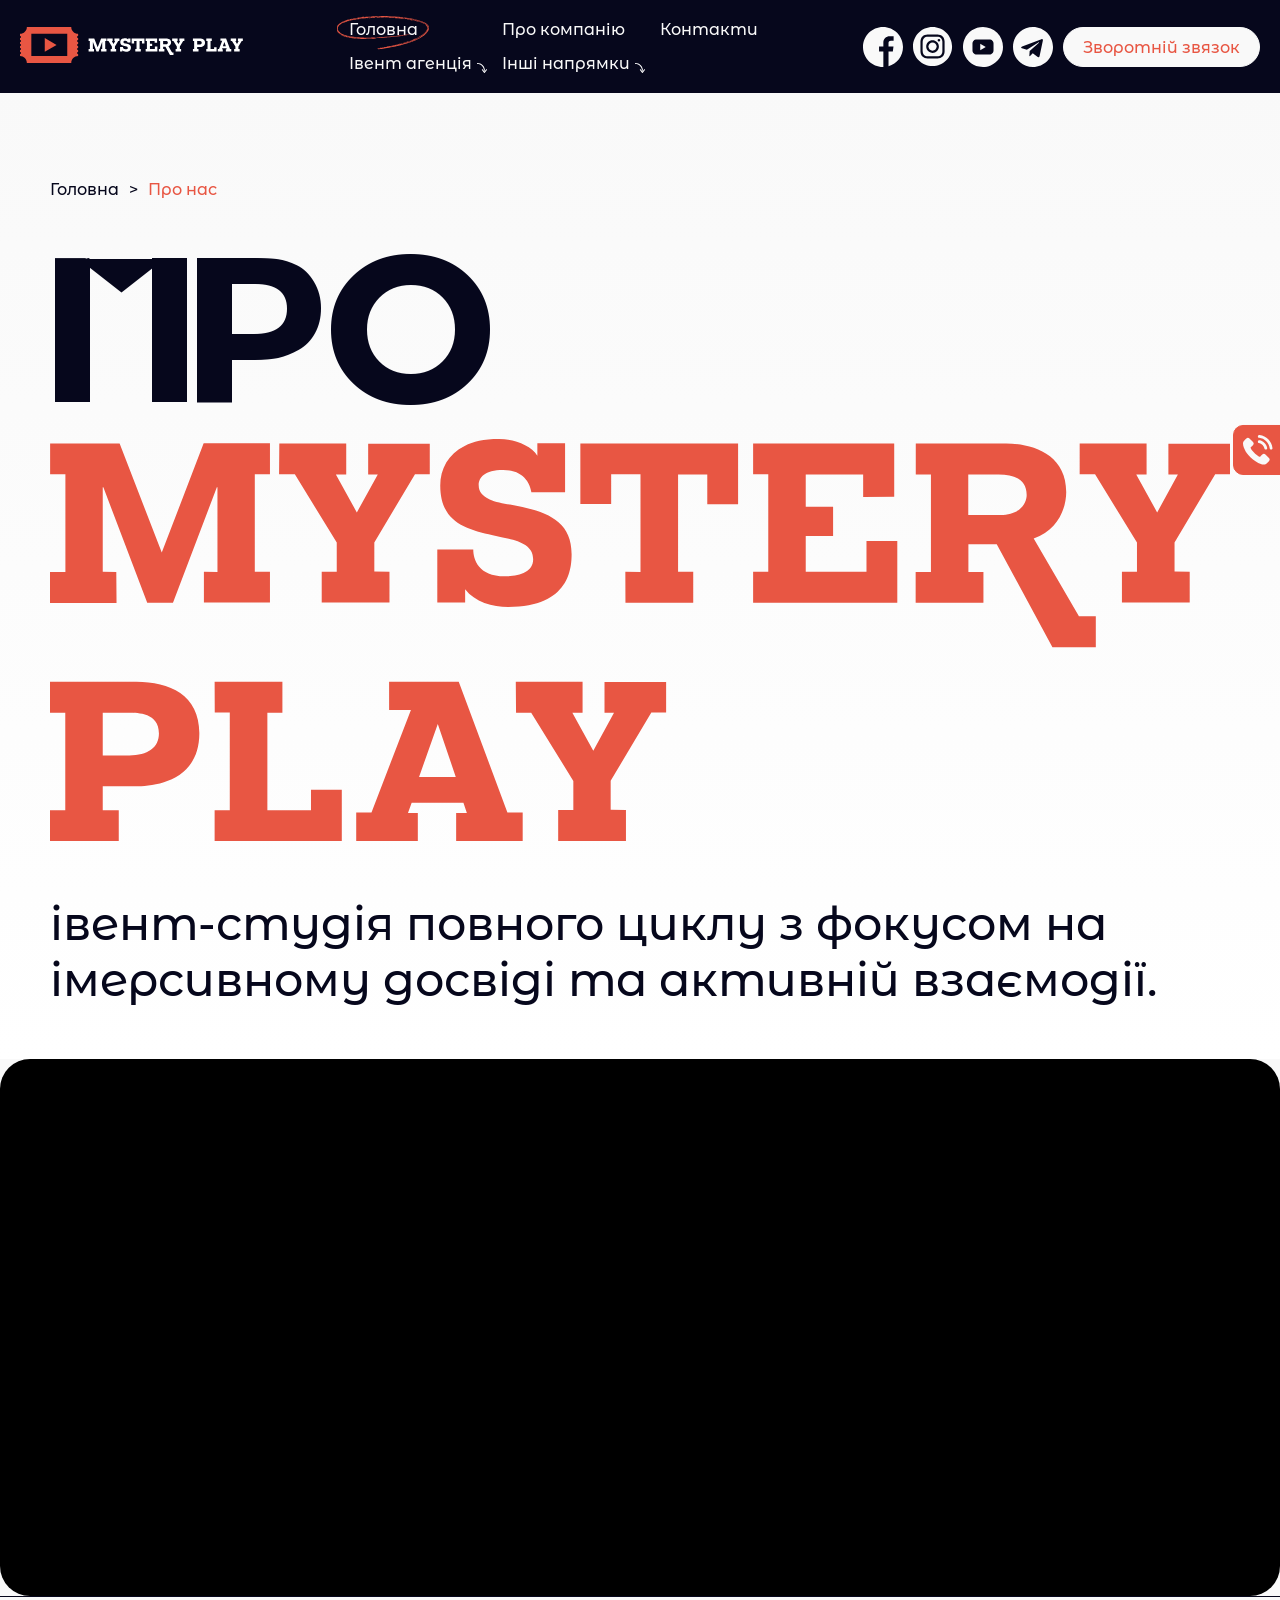
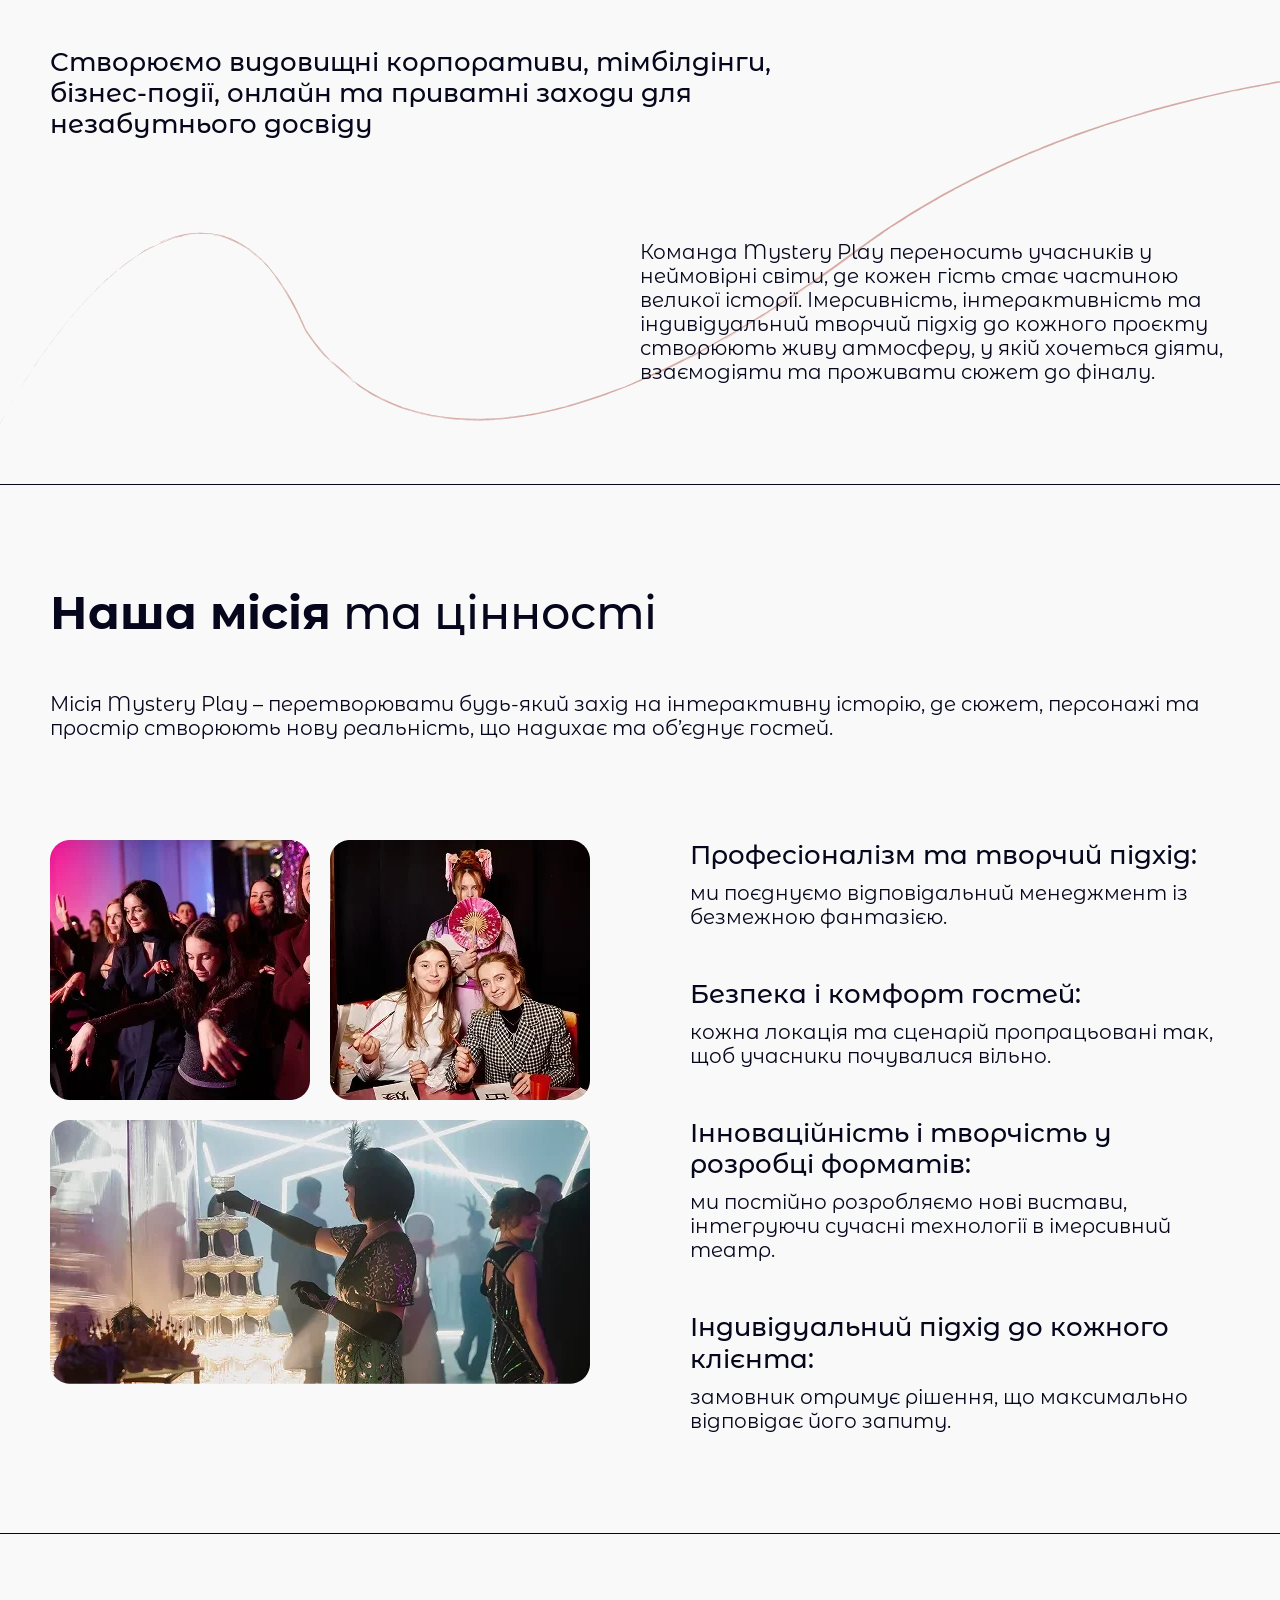
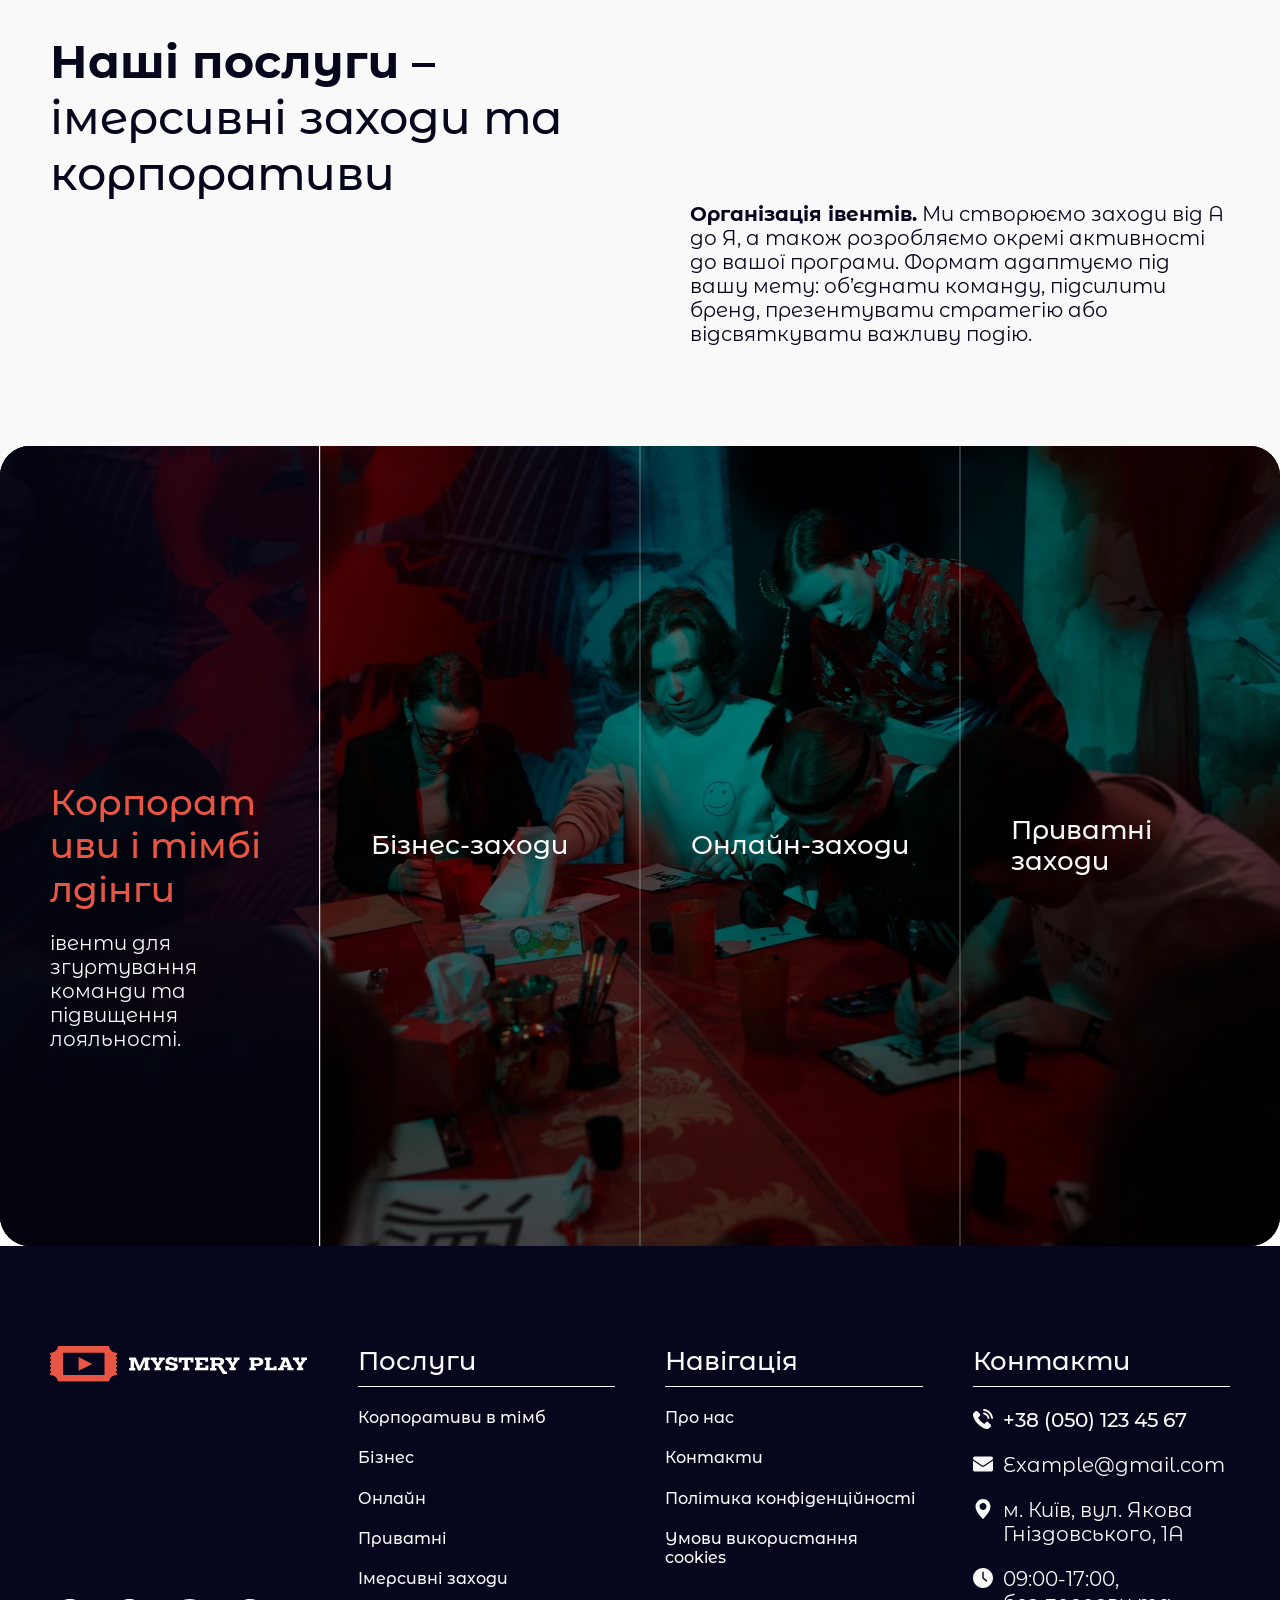
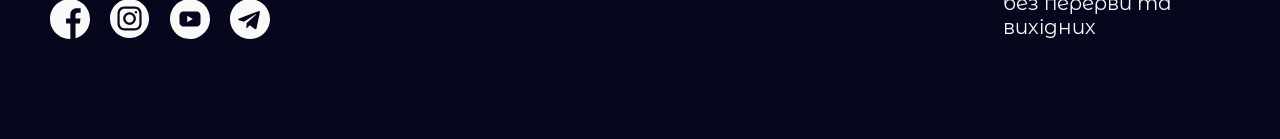
==== commit 987b1f9c: "3 more sections" ====
--- a/about-us.html
+++ b/about-us.html
@@ -235,7 +235,7 @@
          </div>
       </header>
       <main class="main">
-         <section class="section section--padding-type2">
+         <section class="about-us-hero-section section section--padding-type2">
             <div class="container">
                <ul class="breadcrumps breadcrumps--color-type2">
                	<li class="breadcrumps__item"><a href="">Головна</a></li>
@@ -262,7 +262,7 @@
                <source src="./img/test-video.mp4" type="video/mp4">
             </video>
          </div>
-         <section class="about-us-animate-section section section--padding-type4">
+         <section class="about-us-animate-section section section--padding-type4 section--border-top">
             <div class="container">
                <div class="about-us-animate animate-blocks">
                   <div class="about-us-animate-line">
@@ -282,6 +282,121 @@
                </div>
             </div>
          </section>
+         <section class="section section--overflow-visible section--border-top">
+            <div class="container">
+               <h2 class="title-text">
+                  <strong>Наша місія</strong> та цінності
+               </h2>
+               <p class="basic-text basic-text--color-black basic-text--size-20">
+                  Місія Mystery Play – перетворювати будь-який захід на інтерактивну історію, де сюжет, персонажі та простір створюють нову реальність, що надихає та об’єднує гостей.
+               </p>
+               <div class="our-mission">
+                  <div class="our-mission-photo">
+                     <img src="./img/our-mission.webp" alt="">
+                  </div>
+                  <div class="our-mission-list">
+                     <div class="our-mission-list-item">
+                        <h3 class="our-mission-list-item__title">
+                           Професіоналізм та творчий підхід:
+                        </h3>
+                        <p class="our-mission-list-item__text basic-text basic-text--color-black basic-text--size-20">
+                           ми поєднуємо відповідальний менеджмент із безмежною фантазією.
+                        </p>
+                     </div>
+                     <div class="our-mission-list-item">
+                        <h3 class="our-mission-list-item__title">
+                           Безпека і комфорт гостей:
+                        </h3>
+                        <p class="our-mission-list-item__text basic-text basic-text--color-black basic-text--size-20">
+                           кожна локація та сценарій пропрацьовані так, щоб учасники почувалися вільно.
+                        </p>
+                     </div>
+                     <div class="our-mission-list-item">
+                        <h3 class="our-mission-list-item__title">
+                           Інноваційність і творчість у розробці форматів:
+                        </h3>
+                        <p class="our-mission-list-item__text basic-text basic-text--color-black basic-text--size-20">
+                           ми постійно розробляємо нові вистави, інтегруючи сучасні технології в імерсивний театр.
+                        </p>
+                     </div>
+                     <div class="our-mission-list-item">
+                        <h3 class="our-mission-list-item__title">
+                           Індивідуальний підхід до кожного клієнта:
+                        </h3>
+                        <p class="our-mission-list-item__text basic-text basic-text--color-black basic-text--size-20">
+                           замовник отримує рішення, що максимально відповідає його запиту.
+                        </p>
+                     </div>
+                  </div>
+               </div>
+            </div>
+         </section>
+         <section class="section section--border-top">
+            <div class="container">
+               <div class="our-services-title">
+                  <h2 class="title-text title-text--margin-type2 our-services-title__headline">
+                     <strong>Наші послуги –</strong> імерсивні заходи та корпоративи
+                  </h2>
+                  <p class="basic-text basic-text--color-black basic-text--size-20 our-services-title__text">
+                     <strong>Організація івентів.</strong> Ми створюємо заходи від А до Я, а також розробляємо окремі активності до вашої програми. Формат адаптуємо під вашу мету: об’єднати команду, підсилити бренд, презентувати стратегію або відсвяткувати важливу подію.
+                  </p>
+               </div>
+            </div>
+         </section>
+         <div class="our-service">
+            <div class="our-service-item active">
+               <div class="our-service-item__img">
+                  <img src="./img/service1.webp" alt="">
+               </div>
+               <div class="our-service-item__container">
+                  <h3 class="our-service-item__title">
+                     Корпоративи і тімбілдінги
+                  </h3>
+                  <p class="our-service-item__text">
+                     івенти для згуртування команди та підвищення лояльності.
+                  </p>
+               </div>
+            </div>
+            <div class="our-service-item">
+               <div class="our-service-item__img">
+                  <img src="./img/service2.webp" alt="">
+               </div>
+               <div class="our-service-item__container">
+                  <h3 class="our-service-item__title">
+                     Бізнес-заходи
+                  </h3>
+                  <p class="our-service-item__text">
+                     професійні конференції та презентації для зміцнення репутації.
+                  </p>
+               </div>
+            </div>
+            <div class="our-service-item">
+               <div class="our-service-item__img">
+                  <img src="./img/service3.webp" alt="">
+               </div>
+               <div class="our-service-item__container">
+                  <h3 class="our-service-item__title">
+                     Онлайн-заходи
+                  </h3>
+                  <p class="our-service-item__text">
+                     інтерактивні цифрові події для віддалених команд по всьому світу.
+                  </p>
+               </div>
+            </div>
+            <div class="our-service-item">
+               <div class="our-service-item__img">
+                  <img src="./img/service4.webp" alt="">
+               </div>
+               <div class="our-service-item__container">
+                  <h3 class="our-service-item__title">
+                     Приватні заходи
+                  </h3>
+                  <p class="our-service-item__text">
+                     стильні дні народження та ювілеї з акцентом на індивідуальність.
+                  </p>
+               </div>
+            </div>
+         </div>
       </main>
       <footer class="footer section section--color-type2">
          <div class="container">
--- a/css/style.css
+++ b/css/style.css
@@ -1 +1 @@
-a,abbr,acronym,address,applet,big,blockquote,body,caption,cite,code,dd,del,dfn,div,dl,dt,em,fieldset,font,form,h1,h2,h3,h4,h5,h6,html,iframe,img,ins,kbd,label,legend,li,object,ol,p,pre,q,s,samp,small,span,strike,strong,sub,sup,table,tbody,td,tfoot,th,thead,tr,tt,ul,var{margin:0;padding:0;border:0;outline:0;font-weight:inherit;font-style:inherit;font-size:100%;font-family:inherit;vertical-align:baseline}:focus{outline:0}body{line-height:1;color:black;background:white}body *{-webkit-box-sizing:border-box;box-sizing:border-box}ol,ul{list-style:none}table{border-collapse:separate;border-spacing:0}caption,td,th{text-align:left;font-weight:normal}blockquote:after,blockquote:before,q:after,q:before{content:""}blockquote,q{quotes:"" ""}button{display:block;cursor:pointer;-webkit-transition:0.3s;transition:0.3s;-webkit-appearance:none;-moz-appearance:none;appearance:none;background:none;border:none;padding:0}button:hover{-webkit-transition:0.3s;transition:0.3s}a{display:inline-block;text-decoration:none;-webkit-transition:0.3s;transition:0.3s}a:focus,button:focus,img:focus,input:focus,li:focus{outline:none}button{-webkit-appearance:none;-moz-appearance:none;appearance:none}input::-webkit-input-placeholder{opacity:1}input::-moz-placeholder{opacity:1}input:-moz-placeholder{opacity:1}input:-ms-input-placeholder{opacity:1}textarea::-webkit-input-placeholder{opacity:1}textarea::-moz-placeholder{opacity:1}textarea:-moz-placeholder{opacity:1}textarea:-ms-input-placeholder{opacity:1}input,input[type=color],input[type=date],input[type=datetime-local],input[type=datetime],input[type=email],input[type=month],input[type=number],input[type=password],input[type=search],input[type=tel],input[type=text],input[type=time],input[type=url],input[type=week],option,select,select:focus,textarea{-webkit-box-shadow:none;box-shadow:none}@font-face{font-family:"Montserrat-Alternates";src:url("../fonts/MontserratAlternates-Bold.woff2") format("woff2");font-weight:700;font-style:normal;font-display:swap}@font-face{font-family:"Montserrat-Alternates";src:url("../fonts/MontserratAlternates-Medium.woff2") format("woff2");font-weight:500;font-style:normal;font-display:swap}@font-face{font-family:"Montserrat-Alternates";src:url("../fonts/MontserratAlternates-Black.woff2") format("woff2");font-weight:900;font-style:normal;font-display:swap}@font-face{font-family:"Montserrat-Alternates";src:url("../fonts/MontserratAlternates-Bold.woff2") format("woff2");font-weight:bold;font-style:normal;font-display:swap}@font-face{font-family:"Montserrat-Alternates";src:url("../fonts/MontserratAlternates-Regular.woff2") format("woff2");font-weight:normal;font-style:normal;font-display:swap}@font-face{font-family:"Montserrat-Alternates";src:url("../fonts/MontserratAlternates-Light.woff2") format("woff2");font-weight:300;font-style:normal;font-display:swap}@font-face{font-family:"Inter";src:url("../fonts/Inter18pt-Bold.woff2") format("woff2");font-weight:600;font-style:normal;font-display:swap}@font-face{font-family:"Inter";src:url("../fonts/Inter18pt-Medium.woff2") format("woff2");font-weight:500;font-style:normal;font-display:swap}@font-face{font-family:"Inter";src:url("../fonts/Inter18pt-Black.woff2") format("woff2");font-weight:900;font-style:normal;font-display:swap}@font-face{font-family:"Inter";src:url("../fonts/Inter18pt-Bold.woff2") format("woff2");font-weight:bold;font-style:normal;font-display:swap}@font-face{font-family:"Inter";src:url("../fonts/Inter18pt-Regular.woff2") format("woff2");font-weight:normal;font-style:normal;font-display:swap}@font-face{font-family:"Inter";src:url("../fonts/Inter18pt-Bold.woff2") format("woff2");font-weight:bold;font-style:normal;font-display:swap}@font-face{font-family:"Inter";src:url("../fonts/Inter18pt-Light.woff2") format("woff2");font-weight:300;font-style:normal;font-display:swap}@font-face{font-family:"P_napoli-bold";src:url("../fonts/P_napolibold-Bold.woff2") format("woff2");font-weight:700;font-style:normal;font-display:swap}@font-face{font-family:swiper-icons;src:url("data:application/font-woff;charset=utf-8;base64, [base64]//wADZ2x5ZgAAAywAAADMAAAD2MHtryVoZWFkAAABbAAAADAAAAA2E2+eoWhoZWEAAAGcAAAAHwAAACQC9gDzaG10eAAAAigAAAAZAAAArgJkABFsb2NhAAAC0AAAAFoAAABaFQAUGG1heHAAAAG8AAAAHwAAACAAcABAbmFtZQAAA/gAAAE5AAACXvFdBwlwb3N0AAAFNAAAAGIAAACE5s74hXjaY2BkYGAAYpf5Hu/j+W2+MnAzMYDAzaX6QjD6/4//Bxj5GA8AuRwMYGkAPywL13jaY2BkYGA88P8Agx4j+/8fQDYfA1AEBWgDAIB2BOoAeNpjYGRgYNBh4GdgYgABEMnIABJzYNADCQAACWgAsQB42mNgYfzCOIGBlYGB0YcxjYGBwR1Kf2WQZGhhYGBiYGVmgAFGBiQQkOaawtDAoMBQxXjg/wEGPcYDDA4wNUA2CCgwsAAAO4EL6gAAeNpj2M0gyAACqxgGNWBkZ2D4/wMA+xkDdgAAAHjaY2BgYGaAYBkGRgYQiAHyGMF8FgYHIM3DwMHABGQrMOgyWDLEM1T9/w8UBfEMgLzE////P/5//f/V/xv+r4eaAAeMbAxwIUYmIMHEgKYAYjUcsDAwsLKxc3BycfPw8jEQA/[base64]/uznmfPFBNODM2K7MTQ45YEAZqGP81AmGGcF3iPqOop0r1SPTaTbVkfUe4HXj97wYE+yNwWYxwWu4v1ugWHgo3S1XdZEVqWM7ET0cfnLGxWfkgR42o2PvWrDMBSFj/IHLaF0zKjRgdiVMwScNRAoWUoH78Y2icB/yIY09An6AH2Bdu/UB+yxopYshQiEvnvu0dURgDt8QeC8PDw7Fpji3fEA4z/PEJ6YOB5hKh4dj3EvXhxPqH/SKUY3rJ7srZ4FZnh1PMAtPhwP6fl2PMJMPDgeQ4rY8YT6Gzao0eAEA409DuggmTnFnOcSCiEiLMgxCiTI6Cq5DZUd3Qmp10vO0LaLTd2cjN4fOumlc7lUYbSQcZFkutRG7g6JKZKy0RmdLY680CDnEJ+UMkpFFe1RN7nxdVpXrC4aTtnaurOnYercZg2YVmLN/d/gczfEimrE/fs/bOuq29Zmn8tloORaXgZgGa78yO9/cnXm2BpaGvq25Dv9S4E9+5SIc9PqupJKhYFSSl47+Qcr1mYNAAAAeNptw0cKwkAAAMDZJA8Q7OUJvkLsPfZ6zFVERPy8qHh2YER+3i/BP83vIBLLySsoKimrqKqpa2hp6+jq6RsYGhmbmJqZSy0sraxtbO3sHRydnEMU4uR6yx7JJXveP7WrDycAAAAAAAH//wACeNpjYGRgYOABYhkgZgJCZgZNBkYGLQZtIJsFLMYAAAw3ALgAeNolizEKgDAQBCchRbC2sFER0YD6qVQiBCv/H9ezGI6Z5XBAw8CBK/m5iQQVauVbXLnOrMZv2oLdKFa8Pjuru2hJzGabmOSLzNMzvutpB3N42mNgZGBg4GKQYzBhYMxJLMlj4GBgAYow/P/PAJJhLM6sSoWKfWCAAwDAjgbRAAB42mNgYGBkAIIbCZo5IPrmUn0hGA0AO8EFTQAA");font-weight:400;font-style:normal}:root{--swiper-theme-color:#007aff}:host{position:relative;display:block;margin-left:auto;margin-right:auto;z-index:1}.swiper{margin-left:auto;margin-right:auto;position:relative;overflow:hidden;list-style:none;padding:0;z-index:1;display:block}.swiper-vertical>.swiper-wrapper{-webkit-box-orient:vertical;-webkit-box-direction:normal;-ms-flex-direction:column;flex-direction:column}.swiper-wrapper{position:relative;width:100%;height:100%;z-index:1;display:-webkit-box;display:-ms-flexbox;display:flex;-webkit-transition-property:-webkit-transform;transition-property:-webkit-transform;transition-property:transform;transition-property:transform,-webkit-transform;-webkit-transition-timing-function:var(--swiper-wrapper-transition-timing-function,initial);transition-timing-function:var(--swiper-wrapper-transition-timing-function,initial);-webkit-box-sizing:content-box;box-sizing:content-box}.swiper-android .swiper-slide,.swiper-ios .swiper-slide,.swiper-wrapper{-webkit-transform:translate3d(0px,0,0);transform:translate3d(0px,0,0)}.swiper-horizontal{-ms-touch-action:pan-y;touch-action:pan-y}.swiper-vertical{-ms-touch-action:pan-x;touch-action:pan-x}.swiper-slide{-ms-flex-negative:0;flex-shrink:0;width:100%;height:100%;position:relative;-webkit-transition-property:-webkit-transform;transition-property:-webkit-transform;transition-property:transform;transition-property:transform,-webkit-transform;display:block}.swiper-slide-invisible-blank{visibility:hidden}.swiper-autoheight,.swiper-autoheight .swiper-slide{height:auto}.swiper-autoheight .swiper-wrapper{-webkit-box-align:start;-ms-flex-align:start;align-items:flex-start;-webkit-transition-property:height,-webkit-transform;transition-property:height,-webkit-transform;transition-property:transform,height;transition-property:transform,height,-webkit-transform}.swiper-backface-hidden .swiper-slide{-webkit-transform:translateZ(0);transform:translateZ(0);-webkit-backface-visibility:hidden;backface-visibility:hidden}.swiper-3d.swiper-css-mode .swiper-wrapper{-webkit-perspective:1200px;perspective:1200px}.swiper-3d .swiper-wrapper{-webkit-transform-style:preserve-3d;transform-style:preserve-3d}.swiper-3d{-webkit-perspective:1200px;perspective:1200px}.swiper-3d .swiper-cube-shadow,.swiper-3d .swiper-slide{-webkit-transform-style:preserve-3d;transform-style:preserve-3d}.swiper-css-mode>.swiper-wrapper{overflow:auto;scrollbar-width:none;-ms-overflow-style:none}.swiper-css-mode>.swiper-wrapper::-webkit-scrollbar{display:none}.swiper-css-mode>.swiper-wrapper>.swiper-slide{scroll-snap-align:start start}.swiper-css-mode.swiper-horizontal>.swiper-wrapper{-ms-scroll-snap-type:x mandatory;scroll-snap-type:x mandatory}.swiper-css-mode.swiper-vertical>.swiper-wrapper{-ms-scroll-snap-type:y mandatory;scroll-snap-type:y mandatory}.swiper-css-mode.swiper-free-mode>.swiper-wrapper{-ms-scroll-snap-type:none;scroll-snap-type:none}.swiper-css-mode.swiper-free-mode>.swiper-wrapper>.swiper-slide{scroll-snap-align:none}.swiper-css-mode.swiper-centered>.swiper-wrapper:before{content:"";-ms-flex-negative:0;flex-shrink:0;-webkit-box-ordinal-group:10000;-ms-flex-order:9999;order:9999}.swiper-css-mode.swiper-centered>.swiper-wrapper>.swiper-slide{scroll-snap-align:center center;scroll-snap-stop:always}.swiper-css-mode.swiper-centered.swiper-horizontal>.swiper-wrapper>.swiper-slide:first-child{-webkit-margin-start:var(--swiper-centered-offset-before);margin-inline-start:var(--swiper-centered-offset-before)}.swiper-css-mode.swiper-centered.swiper-horizontal>.swiper-wrapper:before{height:100%;min-height:1px;width:var(--swiper-centered-offset-after)}.swiper-css-mode.swiper-centered.swiper-vertical>.swiper-wrapper>.swiper-slide:first-child{-webkit-margin-before:var(--swiper-centered-offset-before);margin-block-start:var(--swiper-centered-offset-before)}.swiper-css-mode.swiper-centered.swiper-vertical>.swiper-wrapper:before{width:100%;min-width:1px;height:var(--swiper-centered-offset-after)}.swiper-3d .swiper-slide-shadow,.swiper-3d .swiper-slide-shadow-bottom,.swiper-3d .swiper-slide-shadow-left,.swiper-3d .swiper-slide-shadow-right,.swiper-3d .swiper-slide-shadow-top{position:absolute;left:0;top:0;width:100%;height:100%;pointer-events:none;z-index:10}.swiper-3d .swiper-slide-shadow{background:rgba(0,0,0,0.15)}.swiper-3d .swiper-slide-shadow-left{background-image:-webkit-gradient(linear,right top,left top,from(rgba(0,0,0,0.5)),to(rgba(0,0,0,0)));background-image:linear-gradient(to left,rgba(0,0,0,0.5),rgba(0,0,0,0))}.swiper-3d .swiper-slide-shadow-right{background-image:-webkit-gradient(linear,left top,right top,from(rgba(0,0,0,0.5)),to(rgba(0,0,0,0)));background-image:linear-gradient(to right,rgba(0,0,0,0.5),rgba(0,0,0,0))}.swiper-3d .swiper-slide-shadow-top{background-image:-webkit-gradient(linear,left bottom,left top,from(rgba(0,0,0,0.5)),to(rgba(0,0,0,0)));background-image:linear-gradient(to top,rgba(0,0,0,0.5),rgba(0,0,0,0))}.swiper-3d .swiper-slide-shadow-bottom{background-image:-webkit-gradient(linear,left top,left bottom,from(rgba(0,0,0,0.5)),to(rgba(0,0,0,0)));background-image:linear-gradient(to bottom,rgba(0,0,0,0.5),rgba(0,0,0,0))}.swiper-lazy-preloader{width:42px;height:42px;position:absolute;left:50%;top:50%;margin-left:-21px;margin-top:-21px;z-index:10;-webkit-transform-origin:50%;transform-origin:50%;-webkit-box-sizing:border-box;box-sizing:border-box;border:4px solid var(--swiper-preloader-color,var(--swiper-theme-color));border-radius:50%;border-top-color:transparent}.swiper-watch-progress .swiper-slide-visible .swiper-lazy-preloader,.swiper:not(.swiper-watch-progress) .swiper-lazy-preloader{-webkit-animation:swiper-preloader-spin 1s infinite linear;animation:swiper-preloader-spin 1s infinite linear}.swiper-lazy-preloader-white{--swiper-preloader-color:#fff}.swiper-lazy-preloader-black{--swiper-preloader-color:#000}@-webkit-keyframes swiper-preloader-spin{0%{-webkit-transform:rotate(0deg);transform:rotate(0deg)}to{-webkit-transform:rotate(360deg);transform:rotate(360deg)}}@keyframes swiper-preloader-spin{0%{-webkit-transform:rotate(0deg);transform:rotate(0deg)}to{-webkit-transform:rotate(360deg);transform:rotate(360deg)}}.swiper-virtual .swiper-slide{-webkit-backface-visibility:hidden;-webkit-transform:translateZ(0);transform:translateZ(0)}.swiper-virtual.swiper-css-mode .swiper-wrapper:after{content:"";position:absolute;left:0;top:0;pointer-events:none}.swiper-virtual.swiper-css-mode.swiper-horizontal .swiper-wrapper:after{height:1px;width:var(--swiper-virtual-size)}.swiper-virtual.swiper-css-mode.swiper-vertical .swiper-wrapper:after{width:1px;height:var(--swiper-virtual-size)}:root{--swiper-navigation-size:44px}.swiper-button-next,.swiper-button-prev{position:absolute;top:var(--swiper-navigation-top-offset,50%);width:calc(var(--swiper-navigation-size) / 44 * 27);height:var(--swiper-navigation-size);margin-top:calc(0px - var(--swiper-navigation-size) / 2);z-index:10;cursor:pointer;display:-webkit-box;display:-ms-flexbox;display:flex;-webkit-box-align:center;-ms-flex-align:center;align-items:center;-webkit-box-pack:center;-ms-flex-pack:center;justify-content:center;color:var(--swiper-navigation-color,var(--swiper-theme-color))}.swiper-button-next.swiper-button-disabled,.swiper-button-prev.swiper-button-disabled{opacity:0.35;cursor:auto;pointer-events:none}.swiper-button-next.swiper-button-hidden,.swiper-button-prev.swiper-button-hidden{opacity:0;cursor:auto;pointer-events:none}.swiper-navigation-disabled .swiper-button-next,.swiper-navigation-disabled .swiper-button-prev{display:none!important}.swiper-button-next svg,.swiper-button-prev svg{width:100%;height:100%;-o-object-fit:contain;object-fit:contain;-webkit-transform-origin:center;transform-origin:center}.swiper-rtl .swiper-button-next svg,.swiper-rtl .swiper-button-prev svg{-webkit-transform:rotate(180deg);transform:rotate(180deg)}.swiper-button-prev,.swiper-rtl .swiper-button-next{left:var(--swiper-navigation-sides-offset,10px);right:auto}.swiper-button-next,.swiper-rtl .swiper-button-prev{right:var(--swiper-navigation-sides-offset,10px);left:auto}.swiper-button-lock{display:none}.swiper-button-next:after,.swiper-button-prev:after{font-family:swiper-icons;font-size:var(--swiper-navigation-size);text-transform:none!important;letter-spacing:0;font-variant:initial;line-height:1}.swiper-button-prev:after,.swiper-rtl .swiper-button-next:after{content:"prev"}.swiper-button-next,.swiper-rtl .swiper-button-prev{right:var(--swiper-navigation-sides-offset,10px);left:auto}.swiper-button-next:after,.swiper-rtl .swiper-button-prev:after{content:"next"}.swiper-pagination{position:absolute;text-align:center;-webkit-transition:0.3s opacity;transition:0.3s opacity;-webkit-transform:translate3d(0,0,0);transform:translate3d(0,0,0);z-index:10}.swiper-pagination.swiper-pagination-hidden{opacity:0}.swiper-pagination-disabled>.swiper-pagination,.swiper-pagination.swiper-pagination-disabled{display:none!important}.swiper-horizontal>.swiper-pagination-bullets,.swiper-pagination-bullets.swiper-pagination-horizontal,.swiper-pagination-custom,.swiper-pagination-fraction{bottom:var(--swiper-pagination-bottom,8px);top:var(--swiper-pagination-top,auto);left:0;width:100%}.swiper-pagination-bullets-dynamic{overflow:hidden;font-size:0}.swiper-pagination-bullets-dynamic .swiper-pagination-bullet{-webkit-transform:scale(0.33);transform:scale(0.33);position:relative}.swiper-pagination-bullets-dynamic .swiper-pagination-bullet-active{-webkit-transform:scale(1);transform:scale(1)}.swiper-pagination-bullets-dynamic .swiper-pagination-bullet-active-main{-webkit-transform:scale(1);transform:scale(1)}.swiper-pagination-bullets-dynamic .swiper-pagination-bullet-active-prev{-webkit-transform:scale(0.66);transform:scale(0.66)}.swiper-pagination-bullets-dynamic .swiper-pagination-bullet-active-prev-prev{-webkit-transform:scale(0.33);transform:scale(0.33)}.swiper-pagination-bullets-dynamic .swiper-pagination-bullet-active-next{-webkit-transform:scale(0.66);transform:scale(0.66)}.swiper-pagination-bullets-dynamic .swiper-pagination-bullet-active-next-next{-webkit-transform:scale(0.33);transform:scale(0.33)}.swiper-pagination-bullet{width:var(--swiper-pagination-bullet-width,var(--swiper-pagination-bullet-size,8px));height:var(--swiper-pagination-bullet-height,var(--swiper-pagination-bullet-size,8px));display:inline-block;border-radius:var(--swiper-pagination-bullet-border-radius,50%);background:var(--swiper-pagination-bullet-inactive-color,#000);opacity:var(--swiper-pagination-bullet-inactive-opacity,0.2)}button.swiper-pagination-bullet{border:none;margin:0;padding:0;-webkit-box-shadow:none;box-shadow:none;-webkit-appearance:none;-moz-appearance:none;appearance:none}.swiper-pagination-clickable .swiper-pagination-bullet{cursor:pointer}.swiper-pagination-bullet:only-child{display:none!important}.swiper-pagination-bullet-active{opacity:var(--swiper-pagination-bullet-opacity,1);background:var(--swiper-pagination-color,var(--swiper-theme-color))}.swiper-pagination-vertical.swiper-pagination-bullets,.swiper-vertical>.swiper-pagination-bullets{right:var(--swiper-pagination-right,8px);left:var(--swiper-pagination-left,auto);top:50%;-webkit-transform:translate3d(0px,-50%,0);transform:translate3d(0px,-50%,0)}.swiper-pagination-vertical.swiper-pagination-bullets .swiper-pagination-bullet,.swiper-vertical>.swiper-pagination-bullets .swiper-pagination-bullet{margin:var(--swiper-pagination-bullet-vertical-gap,6px) 0;display:block}.swiper-pagination-vertical.swiper-pagination-bullets.swiper-pagination-bullets-dynamic,.swiper-vertical>.swiper-pagination-bullets.swiper-pagination-bullets-dynamic{top:50%;-webkit-transform:translateY(-50%);transform:translateY(-50%);width:8px}.swiper-pagination-vertical.swiper-pagination-bullets.swiper-pagination-bullets-dynamic .swiper-pagination-bullet,.swiper-vertical>.swiper-pagination-bullets.swiper-pagination-bullets-dynamic .swiper-pagination-bullet{display:inline-block;-webkit-transition:0.2s top,0.2s -webkit-transform;transition:0.2s top,0.2s -webkit-transform;transition:0.2s transform,0.2s top;transition:0.2s transform,0.2s top,0.2s -webkit-transform}.swiper-horizontal>.swiper-pagination-bullets .swiper-pagination-bullet,.swiper-pagination-horizontal.swiper-pagination-bullets .swiper-pagination-bullet{margin:0 var(--swiper-pagination-bullet-horizontal-gap,4px)}.swiper-horizontal>.swiper-pagination-bullets.swiper-pagination-bullets-dynamic,.swiper-pagination-horizontal.swiper-pagination-bullets.swiper-pagination-bullets-dynamic{left:50%;-webkit-transform:translateX(-50%);transform:translateX(-50%);white-space:nowrap}.swiper-horizontal>.swiper-pagination-bullets.swiper-pagination-bullets-dynamic .swiper-pagination-bullet,.swiper-pagination-horizontal.swiper-pagination-bullets.swiper-pagination-bullets-dynamic .swiper-pagination-bullet{-webkit-transition:0.2s left,0.2s -webkit-transform;transition:0.2s left,0.2s -webkit-transform;transition:0.2s transform,0.2s left;transition:0.2s transform,0.2s left,0.2s -webkit-transform}.swiper-horizontal.swiper-rtl>.swiper-pagination-bullets-dynamic .swiper-pagination-bullet{-webkit-transition:0.2s right,0.2s -webkit-transform;transition:0.2s right,0.2s -webkit-transform;transition:0.2s transform,0.2s right;transition:0.2s transform,0.2s right,0.2s -webkit-transform}.swiper-pagination-fraction{color:var(--swiper-pagination-fraction-color,inherit)}.swiper-pagination-progressbar{background:var(--swiper-pagination-progressbar-bg-color,rgba(0,0,0,0.25));position:absolute}.swiper-pagination-progressbar .swiper-pagination-progressbar-fill{background:var(--swiper-pagination-color,var(--swiper-theme-color));position:absolute;left:0;top:0;width:100%;height:100%;-webkit-transform:scale(0);transform:scale(0);-webkit-transform-origin:left top;transform-origin:left top}.swiper-rtl .swiper-pagination-progressbar .swiper-pagination-progressbar-fill{-webkit-transform-origin:right top;transform-origin:right top}.swiper-horizontal>.swiper-pagination-progressbar,.swiper-pagination-progressbar.swiper-pagination-horizontal,.swiper-pagination-progressbar.swiper-pagination-vertical.swiper-pagination-progressbar-opposite,.swiper-vertical>.swiper-pagination-progressbar.swiper-pagination-progressbar-opposite{width:100%;height:var(--swiper-pagination-progressbar-size,4px);left:0;top:0}.swiper-horizontal>.swiper-pagination-progressbar.swiper-pagination-progressbar-opposite,.swiper-pagination-progressbar.swiper-pagination-horizontal.swiper-pagination-progressbar-opposite,.swiper-pagination-progressbar.swiper-pagination-vertical,.swiper-vertical>.swiper-pagination-progressbar{width:var(--swiper-pagination-progressbar-size,4px);height:100%;left:0;top:0}.swiper-pagination-lock{display:none}.swiper-scrollbar{border-radius:var(--swiper-scrollbar-border-radius,10px);position:relative;-ms-touch-action:none;touch-action:none;background:var(--swiper-scrollbar-bg-color,rgba(0,0,0,0.1))}.swiper-scrollbar-disabled>.swiper-scrollbar,.swiper-scrollbar.swiper-scrollbar-disabled{display:none!important}.swiper-horizontal>.swiper-scrollbar,.swiper-scrollbar.swiper-scrollbar-horizontal{position:absolute;left:var(--swiper-scrollbar-sides-offset,1%);bottom:var(--swiper-scrollbar-bottom,4px);top:var(--swiper-scrollbar-top,auto);z-index:50;height:var(--swiper-scrollbar-size,4px);width:calc(100% - 2 * var(--swiper-scrollbar-sides-offset, 1%))}.swiper-scrollbar.swiper-scrollbar-vertical,.swiper-vertical>.swiper-scrollbar{position:absolute;left:var(--swiper-scrollbar-left,auto);right:var(--swiper-scrollbar-right,4px);top:var(--swiper-scrollbar-sides-offset,1%);z-index:50;width:var(--swiper-scrollbar-size,4px);height:calc(100% - 2 * var(--swiper-scrollbar-sides-offset, 1%))}.swiper-scrollbar-drag{height:100%;width:100%;position:relative;background:var(--swiper-scrollbar-drag-bg-color,rgba(0,0,0,0.5));border-radius:var(--swiper-scrollbar-border-radius,10px);left:0;top:0}.swiper-scrollbar-cursor-drag{cursor:move}.swiper-scrollbar-lock{display:none}.swiper-zoom-container{width:100%;height:100%;display:-webkit-box;display:-ms-flexbox;display:flex;-webkit-box-pack:center;-ms-flex-pack:center;justify-content:center;-webkit-box-align:center;-ms-flex-align:center;align-items:center;text-align:center}.swiper-zoom-container>canvas,.swiper-zoom-container>img,.swiper-zoom-container>svg{max-width:100%;max-height:100%;-o-object-fit:contain;object-fit:contain}.swiper-slide-zoomed{cursor:move;-ms-touch-action:none;touch-action:none}.swiper .swiper-notification{position:absolute;left:0;top:0;pointer-events:none;opacity:0;z-index:-1000}.swiper-free-mode>.swiper-wrapper{-webkit-transition-timing-function:ease-out;transition-timing-function:ease-out;margin:0 auto}.swiper-grid>.swiper-wrapper{-ms-flex-wrap:wrap;flex-wrap:wrap}.swiper-grid-column>.swiper-wrapper{-ms-flex-wrap:wrap;flex-wrap:wrap;-webkit-box-orient:vertical;-webkit-box-direction:normal;-ms-flex-direction:column;flex-direction:column}.swiper-fade.swiper-free-mode .swiper-slide{-webkit-transition-timing-function:ease-out;transition-timing-function:ease-out}.swiper-fade .swiper-slide{pointer-events:none;-webkit-transition-property:opacity;transition-property:opacity}.swiper-fade .swiper-slide .swiper-slide{pointer-events:none}.swiper-fade .swiper-slide-active{pointer-events:auto}.swiper-fade .swiper-slide-active .swiper-slide-active{pointer-events:auto}.swiper.swiper-cube{overflow:visible}.swiper-cube .swiper-slide{pointer-events:none;-webkit-backface-visibility:hidden;backface-visibility:hidden;z-index:1;visibility:hidden;-webkit-transform-origin:0 0;transform-origin:0 0;width:100%;height:100%}.swiper-cube .swiper-slide .swiper-slide{pointer-events:none}.swiper-cube.swiper-rtl .swiper-slide{-webkit-transform-origin:100% 0;transform-origin:100% 0}.swiper-cube .swiper-slide-active,.swiper-cube .swiper-slide-active .swiper-slide-active{pointer-events:auto}.swiper-cube .swiper-slide-active,.swiper-cube .swiper-slide-next,.swiper-cube .swiper-slide-prev{pointer-events:auto;visibility:visible}.swiper-cube .swiper-cube-shadow{position:absolute;left:0;bottom:0px;width:100%;height:100%;opacity:0.6;z-index:0}.swiper-cube .swiper-cube-shadow:before{content:"";background:#000;position:absolute;left:0;top:0;bottom:0;right:0;-webkit-filter:blur(50px);filter:blur(50px)}.swiper-cube .swiper-slide-next+.swiper-slide{pointer-events:auto;visibility:visible}.swiper-cube .swiper-slide-shadow-cube.swiper-slide-shadow-bottom,.swiper-cube .swiper-slide-shadow-cube.swiper-slide-shadow-left,.swiper-cube .swiper-slide-shadow-cube.swiper-slide-shadow-right,.swiper-cube .swiper-slide-shadow-cube.swiper-slide-shadow-top{z-index:0;-webkit-backface-visibility:hidden;backface-visibility:hidden}.swiper.swiper-flip{overflow:visible}.swiper-flip .swiper-slide{pointer-events:none;-webkit-backface-visibility:hidden;backface-visibility:hidden;z-index:1}.swiper-flip .swiper-slide .swiper-slide{pointer-events:none}.swiper-flip .swiper-slide-active,.swiper-flip .swiper-slide-active .swiper-slide-active{pointer-events:auto}.swiper-flip .swiper-slide-shadow-flip.swiper-slide-shadow-bottom,.swiper-flip .swiper-slide-shadow-flip.swiper-slide-shadow-left,.swiper-flip .swiper-slide-shadow-flip.swiper-slide-shadow-right,.swiper-flip .swiper-slide-shadow-flip.swiper-slide-shadow-top{z-index:0;-webkit-backface-visibility:hidden;backface-visibility:hidden}.swiper-creative .swiper-slide{-webkit-backface-visibility:hidden;backface-visibility:hidden;overflow:hidden;-webkit-transition-property:opacity,height,-webkit-transform;transition-property:opacity,height,-webkit-transform;transition-property:transform,opacity,height;transition-property:transform,opacity,height,-webkit-transform}.swiper.swiper-cards{overflow:visible}.swiper-cards .swiper-slide{-webkit-transform-origin:center bottom;transform-origin:center bottom;-webkit-backface-visibility:hidden;backface-visibility:hidden;overflow:hidden}.nice-select{-webkit-tap-highlight-color:transparent;background-color:#fff;border-radius:5px;border:solid 1px #e8e8e8;-webkit-box-sizing:border-box;box-sizing:border-box;clear:both;cursor:pointer;display:block;float:left;font-family:inherit;font-size:14px;font-weight:normal;height:42px;line-height:40px;outline:none;padding-left:18px;padding-right:30px;position:relative;text-align:left!important;-webkit-transition:all 0.2s ease-in-out;transition:all 0.2s ease-in-out;-webkit-user-select:none;-moz-user-select:none;-ms-user-select:none;user-select:none;white-space:nowrap;width:auto}.nice-select:hover{border-color:#dbdbdb}.nice-select.open,.nice-select:active,.nice-select:focus{border-color:#999}.nice-select:after{border-bottom:2px solid #999;border-right:2px solid #999;content:"";display:block;height:5px;margin-top:-4px;pointer-events:none;position:absolute;right:12px;top:50%;-webkit-transform-origin:66% 66%;transform-origin:66% 66%;-webkit-transform:rotate(45deg);transform:rotate(45deg);-webkit-transition:all 0.15s ease-in-out;transition:all 0.15s ease-in-out;width:5px}.nice-select.open:after{-webkit-transform:rotate(-135deg);transform:rotate(-135deg)}.nice-select.open .list{opacity:1;pointer-events:auto;-webkit-transform:scale(1) translateY(0);transform:scale(1) translateY(0)}.nice-select.disabled{border-color:#ededed;color:#999;pointer-events:none}.nice-select.disabled:after{border-color:#cccccc}.nice-select.wide{width:100%}.nice-select.wide .list{left:0!important;right:0!important}.nice-select.right{float:right}.nice-select.right .list{left:auto;right:0}.nice-select.small{font-size:12px;height:36px;line-height:34px}.nice-select.small:after{height:4px;width:4px}.nice-select.small .option{line-height:34px;min-height:34px}.nice-select .list{background-color:#fff;border-radius:5px;-webkit-box-shadow:0 0 0 1px rgba(68,68,68,0.11);box-shadow:0 0 0 1px rgba(68,68,68,0.11);-webkit-box-sizing:border-box;box-sizing:border-box;margin-top:4px;opacity:0;overflow:hidden;padding:0;pointer-events:none;position:absolute;top:100%;left:0;-webkit-transform-origin:50% 0;transform-origin:50% 0;-webkit-transform:scale(0.75) translateY(-21px);transform:scale(0.75) translateY(-21px);-webkit-transition:all 0.2s cubic-bezier(0.5,0,0,1.25),opacity 0.15s ease-out;transition:all 0.2s cubic-bezier(0.5,0,0,1.25),opacity 0.15s ease-out;z-index:9}.nice-select .list:hover .option:not(:hover){background-color:transparent!important}.nice-select .option{cursor:pointer;font-weight:400;line-height:40px;list-style:none;min-height:40px;outline:none;padding-left:18px;padding-right:29px;text-align:left;-webkit-transition:all 0.2s;transition:all 0.2s}.nice-select .option.focus,.nice-select .option.selected.focus,.nice-select .option:hover{background-color:#f6f6f6}.nice-select .option.selected{font-weight:bold}.nice-select .option.disabled{background-color:transparent;color:#999;cursor:default}.no-csspointerevents .nice-select .list{display:none}.no-csspointerevents .nice-select.open .list{display:block}:root{--uikit-default-settings-section-padding:100px 0;--uikit-default-settings-container-padding:20px;--uikit-default-settings-container-width:1320px;--uikit-default-settings-title-margin:0 0 20px 0;--uikit-default-settings-title-font-size:32px;--uikit-default-settings-title-font-weight:700;--uikit-default-settings-title-line-height:120%;--uikit-default-settings-title-text-margin:0 0 40px 0;--uikit-default-settings-title-text-font-size:18px;--uikit-default-settings-title-text-font-weight:500;--uikit-default-settings-title-text-line-height:140%}:root{--uikit-form-gap:30px;--uikit-form-link-font-size:16px;--uikit-form-link-color:blue}:root{--uikit-input-title-margin:0 0 10px 0;--uikit-input-title-font-weight:400;--uikit-input-title-font-size:16px;--uikit-input-title-line-height:110%;--uikit-input-padding:20px;--uikit-input-height:56px;--uikit-input-color:black;--uikit-input-font-size:16px;--uikit-input-placeholder-color:grey;--uikit-input-border-color:grey;--uikit-input-background-color:#fff;--uikit-input-border-radius:10px;--uikit-input-border-color-hover:black;--uikit-input-notification-margin-top:8px;--uikit-input-notification-font-size:14px;--uikit-input-notification-error-color:red;--uikit-input-notification-successfully-color:green;--uikit-input-textarea-min-height:150px}:root{--uikit-checkbox-gap:10px;--uikit-checkbox-size:18px;--uikit-checkbox-border-size:1px;--uikit-checkbox-border-color:grey;--uikit-checkbox-border-radius:4px;--uikit-checkbox-border-color-checked:blue;--uikit-checkbox-background-checked:blue;--uikit-checkbox-title-font-size:16px;--uikit-checkbox-title-link-color:blue;--uikit-checkbox-border-color-hover:blue;--uikit-radio-size:20px;--uikit-radio-border-size:1px;--uikit-radio-border-color:grey;--uikit-radio-border-radius:100%;--uikit-radio-border-size-checked:5px;--uikit-radio-border-color-checked:blue;--uikit-radio-border-color-hover:blue}:root{--uikit-switch-gap:10px;--uikit-toggler-width:60px;--uikit-toggler-height:26px;--uikit-toggler-border-size:1px;--uikit-toggler-border-color:grey;--uikit-toggler-border-radius:14px;--uikit-toggler-background:none;--uikit-toggler-border-color-checked:blue;--uikit-toggler-background-checked:blue;--uikit-toggler-switcher-left:5px;--uikit-toggler-switcher-size:20px;--uikit-toggler-switcher-border-size:1px;--uikit-toggler-switcher-border-color:grey;--uikit-toggler-switcher-border-radius:100%;--uikit-toggler-switcher-background:grey;--uikit-toggler-switcher-border-color-checked:white;--uikit-toggler-switcher-background-checked:white;--uikit-switch-title-font-size:18px;--uikit-switch-title-link-color:blue;--uikit-toggler-border-color-hover:blue}:root{--uikit-button-padding:16px 20px;--uikit-button-gap:6px;--uikit-button-font-weight:500;--uikit-button-font-size:18px;--uikit-button-color:white;--uikit-button-border-size:1px;--uikit-button-border-color:black;--uikit-button-border-radius:8px;--uikit-button-background:black;--uikit-button-color-hover:black;--uikit-button-border-color-hover:black;--uikit-button-background-hover:white}:root{--uikit-pagination-margin:50px auto;--uikit-pagination-gap:10px;--uikit-pagination-item-size:40px;--uikit-pagination-item-font-size:16px;--uikit-pagination-item-color:black;--uikit-pagination-item-border-size:1px;--uikit-pagination-item-border-color:black;--uikit-pagination-item-border-radius:4px;--uikit-pagination-item-background:none;--uikit-pagination-item-color-hover:white;--uikit-pagination-item-border-color-hover:black;--uikit-pagination-item-background-hover:black;--uikit-pagination-item-color-active:white;--uikit-pagination-item-border-color-active:black;--uikit-pagination-item-background-active:black}:root{--uikit-modal-padding:20px;--uikit-modal-width:620px;--uikit-modal-border-radius:20px;--uikit-modal-background:white;--uikit-modal-close-top:20px;--uikit-modal-close-right:20px;--uikit-modal-title-margin:0 0 20px 0;--uikit-modal-title-font-weight:700;--uikit-modal-title-font-size:32px;--uikit-modal-title-line-height:120%;--uikit-modal-title-text-margin:0 0 20px 0;--uikit-modal-title-text-font-weight:400;--uikit-modal-title-text-font-size:18px;--uikit-modal-title-text-line-height:140%}:root{--uikit-table-border-size:1px;--uikit-table-border-color:black;--uikit-table-border-radius:10px;--uikit-table-tr-grid-template-columns:repeat(8,minmax(0,1fr));--uikit-table-td-padding:12px 10px}@media (max-width:980px){:root{--uikit-table-tr-grid-template-columns:repeat(4,minmax(0,1fr))}}@media (max-width:560px){:root{--uikit-table-tr-grid-template-columns:repeat(2,minmax(0,1fr))}}:root{--uikit-faq-list-gap:10px;--uikit-faq-item-padding:16px 20px;--uikit-faq-item-border-size:1px;--uikit-faq-item-border-color:black;--uikit-faq-item-border-radius:10px;--uikit-faq-item-title-size:30px;--uikit-faq-item-title-weight:700;--uikit-faq-item-title-line-height:1.2;--uikit-faq-item-body-margin:20px 0 0 0;--uikit-faq-item-text-size:20px;--uikit-faq-item-text-weight:400;--uikit-faq-item-text-line-height:1.4;--uikit-faq-item-border-color-hover:grey;--uikit-faq-item-border-color-active:green}:root{--uikit-slider-header-margin:0 0 40px 0;--uikit-slider-header-gap:10px;--uikit-slider-arrow-wrap-gap:10px;--uikit-slider-arrow-size:40px;--uikit-slider-arrow-border-size:1px;--uikit-slider-arrow-border-color:black;--uikit-slider-arrow-border-radius:100px;--uikit-slider-arrow-background:black;--uikit-slider-arrow-border-color-hover:grey;--uikit-slider-arrow-background-hover:grey;--uikit-slider-arrow-left-right:20px}:root{--uikit-mobile-menu-left:-360px;--uikit-mobile-menu-right:auto;--uikit-mobile-menu-padding:0;--uikit-mobile-menu-width:360px;--uikit-mobile-menu-background:black;--uikit-mobile-menu-left-active:0;--uikit-mobile-menu-right-active:auto}:root{--uikit-select-title-margin:0 0 20px 0;--uikit-select-title-font-weight:400;--uikit-select-title-font-size:20px;--uikit-select-notification-margin-top:8px;--uikit-select-notification-font-size:14px;--uikit-select-notification-error-color:red;--uikit-select-notification-successfully-color:green;--uikit-select-padding:0 15px;--uikit-select-height:50px;--uikit-select-font-weight:400;--uikit-select-font-size:16px;--uikit-select-color:inherit;--uikit-select-border-size:1px;--uikit-select-border-color:#000;--uikit-select-border-radius:10px;--uikit-select-background-color:#fff;--uikit-select-border-color-hover:green;--uikit-select-background-color-hover:grey;--uikit-select-border-color-open:green;--uikit-select-background-color-open:grey;--uikit-select-arrow-size:10px;--uikit-select-arrow-right:10px;--uikit-select-arrow-background-image:url("data:image/svg+xml,%3Csvg width='10' height='6' viewBox='0 0 10 6' fill='none' xmlns='http://www.w3.org/2000/svg'%3E%3Cpath d='M0.117677 0.5292C0.19461 0.455387 0.297887 0.414063 0.40543 0.414063C0.512973 0.414063 0.61625 0.455387 0.693183 0.5292L5 4.65308L9.30596 0.529201C9.38289 0.455387 9.48617 0.414063 9.59371 0.414063C9.70125 0.414063 9.80453 0.455387 9.88146 0.529201C9.91898 0.565079 9.94879 0.607977 9.96915 0.65536C9.98951 0.702744 10 0.753654 10 0.805085C10 0.856516 9.98951 0.907426 9.96915 0.95481C9.94879 1.00219 9.91898 1.04509 9.88146 1.08097L5.30068 5.46635C5.22023 5.54337 5.11234 5.58648 5 5.58648C4.88766 5.58648 4.77977 5.54337 4.69932 5.46635L0.118539 1.08097C0.0810246 1.04509 0.0512078 1.00219 0.0308485 0.95481C0.0104892 0.907426 -1.93402e-08 0.856516 -1.70921e-08 0.805085C-1.4844e-08 0.753653 0.0104892 0.702744 0.0308485 0.65536C0.0512078 0.607976 0.0810246 0.565079 0.118539 0.5292L0.117677 0.5292Z' fill='%23000' /%3E%3C/svg%3E");--uikit-select-drop-margin:4px 0 0 0;--uikit-select-drop-padding:0;--uikit-select-drop-gap:0;--uikit-select-drop-border-size:1px;--uikit-select-drop-border-color:#000;--uikit-select-drop-border-radius:10px;--uikit-select-drop-background-color:#fff;--uikit-select-drop-box-shadow:0 0 0 1px rgba(68,68,68,0.11);--uikit-select-option-padding:15px 20px;--uikit-select-option-font-weight:400;--uikit-select-option-font-size:16px;--uikit-select-option-background:#fff;--uikit-select-option-color-hover:grey;--uikit-select-background-hover:rgb(207,207,207);--uikit-select-font-weight-selected:500;--uikit-select-option-color-selected:grey;--uikit-select-background-selected:rgb(207,207,207)}.demo-wrapper{display:-webkit-box;display:-ms-flexbox;display:flex;-webkit-box-orient:vertical;-webkit-box-direction:normal;-ms-flex-direction:column;flex-direction:column;gap:100px}body{font-family:"Montserrat-Alternates",sans-serif}.hidden-element{position:absolute;width:1px;height:1px;margin:-1px;border:0;padding:0;clip:rect(0 0 0 0);overflow:hidden;-moz-appearance:none;-webkit-appearance:none;appearance:none}.section{padding:var(--uikit-default-settings-section-padding)}.container{margin:0 auto;padding:var(--uikit-default-settings-container-padding);padding-top:0;padding-bottom:0;max-width:calc(var(--uikit-default-settings-container-width) + var(--uikit-default-settings-container-padding) * 2)}.title{margin:var(--uikit-default-settings-title-margin);font-size:var(--uikit-default-settings-title-font-size);font-weight:var(--uikit-default-settings-title-font-weight);line-height:var(--uikit-default-settings-title-line-height)}.title-text{margin:var(--uikit-default-settings-title-text-margin);font-size:var(--uikit-default-settings-title-text-font-size);font-weight:var(--uikit-default-settings-title-text-font-weight);line-height:var(--uikit-default-settings-title-text-line-height)}.form{display:-webkit-box;display:-ms-flexbox;display:flex;-webkit-box-orient:vertical;-webkit-box-direction:normal;-ms-flex-direction:column;flex-direction:column;-webkit-box-pack:start;-ms-flex-pack:start;justify-content:flex-start;-webkit-box-align:start;-ms-flex-align:start;align-items:flex-start;gap:var(--uikit-form-gap)}.form-link{width:100%;display:block;font-size:var(--uikit-form-link-font-size);color:var(--uikit-form-link-color);text-align:center}.form-line{display:-ms-grid;display:grid;-ms-grid-columns:minmax(0,1fr) 4px minmax(0,1fr);grid-template-columns:repeat(2,minmax(0,1fr));gap:4px}.form-line .form-link{text-align:right}.input-list{width:100%;display:-ms-grid;display:grid;-ms-grid-columns:minmax(0,1fr);grid-template-columns:repeat(1,minmax(0,1fr));gap:20px}.input-list--type2{-ms-grid-columns:(minmax(0,1fr))[2];grid-template-columns:repeat(2,minmax(0,1fr))}@media (max-width:720px){.input-list--type2{-ms-grid-columns:(minmax(0,1fr))[1];grid-template-columns:repeat(1,minmax(0,1fr))}}.input-list--type3{-ms-grid-columns:(minmax(0,1fr))[3];grid-template-columns:repeat(3,minmax(0,1fr))}@media (max-width:960px){.input-list--type3{-ms-grid-columns:(minmax(0,1fr))[2];grid-template-columns:repeat(2,minmax(0,1fr))}}@media (max-width:720px){.input-list--type3{-ms-grid-columns:(minmax(0,1fr))[1];grid-template-columns:repeat(1,minmax(0,1fr))}}.input-list--type4{-ms-grid-columns:(minmax(0,1fr))[4];grid-template-columns:repeat(4,minmax(0,1fr))}@media (max-width:960px){.input-list--type4{-ms-grid-columns:(minmax(0,1fr))[2];grid-template-columns:repeat(2,minmax(0,1fr))}}@media (max-width:720px){.input-list--type4{-ms-grid-columns:(minmax(0,1fr))[1];grid-template-columns:repeat(1,minmax(0,1fr))}}.input-title{margin:var(--uikit-input-title-margin);font-weight:var(--uikit-input-title-font-weight);font-size:var(--uikit-input-title-font-size);line-height:var(--uikit-input-title-line-height);text-align:left}.input-wrap{display:block}.input-wrap span{display:block}.input-wrap--full-width{-ms-grid-column-span:2;grid-column:span 2}.input-wrap--notification-active .input-notification{max-height:100px;opacity:1;margin-top:var(--uikit-input-notification-margin-top)}.input-wrap--error .input__item{border-color:var(--uikit-input-notification-error-color)}.input-wrap--error .input-notification{color:var(--uikit-input-notification-error-color)}.input-wrap--successfully .input__item{border-color:var(--uikit-input-notification-successfully-color)}.input-wrap--successfully .input-notification{color:var(--uikit-input-notification-successfully-color)}.input{position:relative;width:100%}.input__item{padding:var(--uikit-input-padding);width:100%;height:var(--uikit-input-height);color:var(--uikit-input-color);font-size:var(--uikit-input-font-size);border-bottom:2px solid var(--uikit-input-border-color);border-radius:var(--uikit-input-border-radius);background:var(--uikit-input-background-color);-webkit-transition:0.3s;transition:0.3s}.input__item:hover{border-color:var(--uikit-input-border-color-hover)}.input__item::-webkit-input-placeholder{color:var(--uikit-input-placeholder-color)}.input__item::-moz-placeholder{color:var(--uikit-input-placeholder-color)}.input__item:-ms-input-placeholder{color:var(--uikit-input-placeholder-color)}.input__item::-ms-input-placeholder{color:var(--uikit-input-placeholder-color)}.input__item::placeholder{color:var(--uikit-input-placeholder-color)}.input__item--textarea{resize:vertical;height:auto;min-height:var(--uikit-input-textarea-min-height)}.input__item--icon-left{padding-left:50px}.input__item--icon-right{padding-right:50px}.input__icon{position:absolute;top:50%;-webkit-transform:translateY(-50%);transform:translateY(-50%)}.input__icon img,.input__icon svg{display:block}.input__icon--left{left:20px}.input__icon--right{right:20px}.input-notification{max-height:0;opacity:0;overflow:hidden;font-size:var(--uikit-input-notification-size);-webkit-transition:0.4s linear;transition:0.4s linear}.checkbox{position:relative;display:-webkit-box;display:-ms-flexbox;display:flex;-webkit-box-align:center;-ms-flex-align:center;align-items:center;gap:var(--uikit-checkbox-gap);cursor:pointer}.checkbox:hover .checkbox__box{border-color:var(--uikit-checkbox-border-color-hover)}.checkbox__box{position:relative;min-width:var(--uikit-checkbox-size);width:var(--uikit-checkbox-size);height:var(--uikit-checkbox-size);border:var(--uikit-checkbox-border-size) solid var(--uikit-checkbox-border-color);border-radius:var(--uikit-checkbox-border-radius);-webkit-transition:0.3s;transition:0.3s}.checkbox__box-icon{position:absolute;top:50%;left:50%;-webkit-transform:translate(-50%,-50%);transform:translate(-50%,-50%);opacity:0;-webkit-transition:0.3s;transition:0.3s}.checkbox__box-icon img,.checkbox__box-icon svg{display:block}.checkbox input:checked~.checkbox__box{border-color:var(--uikit-checkbox-border-color-checked);background:var(--uikit-checkbox-background-checked)}.checkbox input:checked~.checkbox__box .checkbox__box-icon{opacity:1}.checkbox__title{-webkit-user-select:none;-moz-user-select:none;-ms-user-select:none;user-select:none;font-size:var(--uikit-checkbox-title-font-size);text-align:left}.checkbox__title a{color:var(--uikit-checkbox-title-link-color)}.checkbox--radio .checkbox__box{position:relative;min-width:var(--uikit-radio-size);width:var(--uikit-radio-size);height:var(--uikit-radio-size);border-color:var(--uikit-radio-border-color);border-radius:var(--uikit-radio-border-radius)}.checkbox--radio .checkbox__box:hover .checkbox__box{border-color:var(--uikit-radio-border-color-hover)}.checkbox--radio input:checked~.checkbox__box{border-width:var(--uikit-radio-border-size-checked);border-color:var(--uikit-radio-border-color-checked);background:none}.switch{display:-webkit-box;display:-ms-flexbox;display:flex;-webkit-box-align:center;-ms-flex-align:center;align-items:center;gap:var(--uikit-switch-gap)}.switch:hover .switch__toggler{border-color:var(--uikit-toggler-border-color-hover)}.switch__toggler{cursor:pointer;display:-webkit-box;display:-ms-flexbox;display:flex;-webkit-box-align:center;-ms-flex-align:center;align-items:center;width:var(--uikit-toggler-width);height:var(--uikit-toggler-height);border:var(--uikit-toggler-border-size) solid var(--uikit-toggler-border-color);border-radius:var(--uikit-toggler-border-radius);background:var(--uikit-toggler-background);-webkit-transition:0.3s;transition:0.3s}.switch__toggler-switcher{position:relative;display:block;left:var(--uikit-toggler-switcher-left);width:var(--uikit-toggler-switcher-size);height:var(--uikit-toggler-switcher-size);border:var(--uikit-toggler-switcher-border-size) solid var(--uikit-toggler-switcher-border-color);border-radius:var(--uikit-toggler-switcher-border-radius);background:var(--uikit-toggler-switcher-background);-webkit-transition:0.3s;transition:0.3s}.switch__title{font-size:var(--uikit-switch-title-font-size)}.switch input:checked~.switch__toggler{border-color:var(--uikit-toggler-border-color-checked);background:var(--uikit-toggler-background-checked)}.switch input:checked~.switch__toggler .switch__toggler-switcher{left:calc(var(--uikit-toggler-width) - var(--uikit-toggler-switcher-size) - var(--uikit-toggler-switcher-left) - 2 * var(--uikit-toggler-border-size));border-color:var(--uikit-toggler-switcher-border-color-checked);background:var(--uikit-toggler-switcher-background-checked)}.button{padding:var(--uikit-button-padding);display:-webkit-inline-box;display:-ms-inline-flexbox;display:inline-flex;-webkit-box-align:center;-ms-flex-align:center;align-items:center;-webkit-box-pack:center;-ms-flex-pack:center;justify-content:center;gap:var(--uikit-button-gap);font-weight:var(--uikit-button-font-weight);font-size:var(--uikit-button-font-size);color:var(--uikit-button-color);text-align:center;text-decoration:none;border:var(--uikit-button-border-size) solid var(--uikit-button-border-color);border-radius:var(--uikit-button-border-radius);background:var(--uikit-button-background);-webkit-transition:0.3s;transition:0.3s}.button:hover{color:var(--uikit-button-color-hover);border-color:var(--uikit-button-border-color-hover);background:var(--uikit-button-background-hover)}.button--full-width{width:100%}.pagination{margin:var(--uikit-pagination-margin);display:-webkit-box;display:-ms-flexbox;display:flex;-webkit-box-align:center;-ms-flex-align:center;align-items:center;-webkit-box-pack:center;-ms-flex-pack:center;justify-content:center;gap:var(--uikit-pagination-gap)}.pagination-item{display:-webkit-box;display:-ms-flexbox;display:flex;-webkit-box-pack:center;-ms-flex-pack:center;justify-content:center;-webkit-box-align:center;-ms-flex-align:center;align-items:center;width:var(--uikit-pagination-item-size);height:var(--uikit-pagination-item-size);font-size:var(--uikit-pagination-item-font-size);color:var(--uikit-pagination-item-color);border:var(--uikit-pagination-item-border-size) solid var(--uikit-pagination-item-border-color);border-radius:var(--uikit-pagination-item-border-radius);background:var(--uikit-pagination-item-background)}.pagination-item:hover{color:var(--uikit-pagination-item-color-hover);border-color:var(--uikit-pagination-item-border-color-hover);background:var(--uikit-pagination-item-background-hover)}.pagination-item.active{color:var(--uikit-pagination-item-color-active);border-color:var(--uikit-pagination-item-border-color-active);background:var(--uikit-pagination-item-background-active)}.pagination-item.active{font-weight:700}.modal-open{position:relative;overflow:hidden}.modal-wrap{position:fixed;width:100%;height:100%;left:0;top:0;overflow:auto;visibility:hidden;opacity:0;z-index:-10;background:rgba(0,0,0,0.8);-webkit-transition:0.3s;transition:0.3s}.modal-wrap.active{visibility:visible;opacity:1;z-index:10000}.modal-scroll{padding:var(--uikit-default-settings-container-padding);width:100%;min-height:100%;display:-webkit-box;display:-ms-flexbox;display:flex;-webkit-box-pack:center;-ms-flex-pack:center;justify-content:center;-webkit-box-align:center;-ms-flex-align:center;align-items:center}.modal{max-height:100%;position:relative;padding:var(--uikit-modal-padding);width:var(--uikit-modal-width);max-width:100%;border-radius:var(--uikit-modal-border-radius);background:var(--uikit-modal-background)}.modal-close{position:absolute;top:var(--uikit-modal-close-top);right:var(--uikit-modal-close-right);cursor:pointer}.modal-title{margin:var(--uikit-modal-title-margin);font-weight:var(--uikit-modal-title-font-weight);font-size:var(--uikit-modal-title-font-size);line-height:var(--uikit-modal-title-line-height);text-align:center}.modal-title-text{margin:var(--uikit-modal-title-text-margin);font-weight:var(--uikit-modal-title-text-font-weight);font-size:var(--uikit-modal-title-text-font-size);line-height:var(--uikit-modal-title-text-line-height);text-align:center}.modal-icon{display:-webkit-box;display:-ms-flexbox;display:flex;-webkit-box-pack:center;-ms-flex-pack:center;justify-content:center;-webkit-box-align:center;-ms-flex-align:center;align-items:center}.table{border:var(--uikit-table-border-size) solid var(--uikit-table-border-color);border-radius:var(--uikit-table-border-radius)}.table-head{border-bottom:var(--uikit-table-border-size) solid var(--uikit-table-border-color)}@media (max-width:980px){.table-head{display:none}}.table-head .td{display:-webkit-box;display:-ms-flexbox;display:flex;-webkit-box-align:center;-ms-flex-align:center;align-items:center;-webkit-box-pack:justify;-ms-flex-pack:justify;justify-content:space-between;gap:4px}.tr{display:-ms-grid;display:grid;-ms-grid-columns:var(--uikit-table-tr-grid-template-columns);grid-template-columns:var(--uikit-table-tr-grid-template-columns);border-bottom:var(--uikit-table-border-size) solid var(--uikit-table-border-color)}.tr:last-child{border:none}.td{padding:var(--uikit-table-td-padding);border-right:var(--uikit-table-border-size) solid var(--uikit-table-border-color)}.td:last-child{border:none}@media (max-width:980px){.td{display:-webkit-box;display:-ms-flexbox;display:flex;-webkit-box-orient:vertical;-webkit-box-direction:normal;-ms-flex-direction:column;flex-direction:column;gap:4px;border:none}}.td-sorting{display:-webkit-box;display:-ms-flexbox;display:flex;-webkit-box-orient:vertical;-webkit-box-direction:normal;-ms-flex-direction:column;flex-direction:column;gap:4px}.td-sorting button{font-size:0}.table-mob-header{display:none}@media (max-width:980px){.table-mob-header{display:block}}.faq-list{display:-webkit-box;display:-ms-flexbox;display:flex;-webkit-box-orient:vertical;-webkit-box-direction:normal;-ms-flex-direction:column;flex-direction:column;gap:10px}.faq-item{padding:var(--uikit-faq-item-padding);border:var(--uikit-faq-item-border-size) solid var(--uikit-faq-item-border-color);border-radius:var(--uikit-faq-item-border-radius);-webkit-transition:0.3s;transition:0.3s;cursor:pointer}.faq-item:hover{border-color:var(--uikit-faq-item-border-color-hover)}.faq-item.active{border-color:var(--uikit-faq-item-border-color-active)}.faq-item.active .faq-item__header-icon svg{-webkit-transform:rotate(180deg);transform:rotate(180deg)}.faq-item.active .faq-item__body{margin:var(--uikit-faq-item-body-margin);height:auto;visibility:visible;opacity:1;z-index:10}.faq-item__header{display:-webkit-box;display:-ms-flexbox;display:flex;-webkit-box-align:center;-ms-flex-align:center;align-items:center;gap:10px;font-weight:var(--uikit-faq-item-title-weight);font-size:var(--uikit-faq-item-title-size);line-height:var(--uikit-faq-item-title-line-height);letter-spacing:0.2px;text-align:left}.faq-item__header-text{width:100%}.faq-item__header-icon{min-width:-webkit-max-content;min-width:-moz-max-content;min-width:max-content;display:-webkit-box;display:-ms-flexbox;display:flex;-webkit-box-orient:vertical;-webkit-box-direction:normal;-ms-flex-direction:column;flex-direction:column;-webkit-box-pack:center;-ms-flex-pack:center;justify-content:center;-webkit-box-align:center;-ms-flex-align:center;align-items:center}.faq-item__header-icon svg{min-width:-webkit-max-content;min-width:-moz-max-content;min-width:max-content;-webkit-transition:0.3s;transition:0.3s}.faq-item__body{position:relative;margin:0;height:0;visibility:hidden;opacity:0;z-index:-10;-webkit-transition:0.3s;transition:0.3s;font-size:var(--uikit-faq-item-text-size);font-weight:var(--uikit-faq-item-text-weight);line-height:var(--uikit-faq-item-text-line-height)}.swiper{position:relative}.slider-header{margin:var(--uikit-slider-header-margin);display:-webkit-box;display:-ms-flexbox;display:flex;-webkit-box-align:center;-ms-flex-align:center;align-items:center;-webkit-box-pack:justify;-ms-flex-pack:justify;justify-content:space-between;gap:var(--uikit-slider-header-gap)}.slider-header .title{margin:0}.slider-arrow-wrap{display:-webkit-box;display:-ms-flexbox;display:flex;-webkit-box-align:center;-ms-flex-align:center;align-items:center;gap:var(--uikit-slider-arrow-wrap-gap)}.slider-arrow{min-width:var(--uikit-slider-arrow-size);width:var(--uikit-slider-arrow-size);height:var(--uikit-slider-arrow-size);display:-webkit-box;display:-ms-flexbox;display:flex;-webkit-box-pack:center;-ms-flex-pack:center;justify-content:center;-webkit-box-align:center;-ms-flex-align:center;align-items:center;border:var(--uikit-slider-arrow-border-size) solid var(--uikit-slider-arrow-border-color);border-radius:var(--uikit-slider-arrow-border-radius);background:var(--uikit-slider-arrow-background);cursor:pointer;-webkit-transition:0.3s;transition:0.3s}.slider-arrow:hover{border-color:var(--uikit-slider-arrow-border-color-hover);background:var(--uikit-slider-arrow-background-hover)}.slider-arrow--absolute{position:absolute;top:50%;-webkit-transform:translateY(-50%);transform:translateY(-50%);z-index:100}.slider-arrow[class*="--prev"]{left:var(--uikit-slider-arrow-left-right)}.slider-arrow[class*="--next"]{right:var(--uikit-slider-arrow-left-right)}.slider-arrow img,.slider-arrow svg{max-width:100%;max-height:100%;-o-object-fit:contain;object-fit:contain}.mobile-menu-toggler{cursor:pointer}.mobile-menu{position:fixed;left:var(--uikit-mobile-menu-left);right:var(--uikit-mobile-menu-right);padding:var(--uikit-mobile-menu-padding);width:var(--uikit-mobile-menu-width);height:100dvh;background:var(--uikit-mobile-menu-background);overflow-y:auto;z-index:10000;-webkit-transition:0.3s;transition:0.3s}.mobile-menu.active{left:var(--uikit-mobile-menu-left-active);right:var(--uikit-mobile-menu-right-active)}.select-wrap{width:100%}.select-wrap--notification-active .select-notification{max-height:100px;opacity:1;margin-top:var(--uikit-select-notification-margin-top)}.select-wrap--error .select .nice-select{border-color:var(--uikit-select-notification-error-color)}.select-wrap--error .select-notification{color:var(--uikit-select-notification-error-color)}.select-wrap--successfully .select .nice-select{border-color:var(--uikit-select-notification-successfully-color)}.select-wrap--successfully .select-notification{color:var(--uikit-select-notification-successfully-color)}.select-title{margin:var(--uikit-select-title-margin);font-weight:var(--uikit-select-title-font-weight);font-size:var(--uikit-select-title-font-size)}.select-notification{max-height:0;opacity:0;overflow:hidden;font-size:var(--uikit-select-notification-size);-webkit-transition:0.4s linear;transition:0.4s linear}.select{float:none!important;width:100%}.select .nice-select{float:none!important;padding:var(--uikit-select-padding);width:100%;height:var(--uikit-select-height);display:-webkit-box;display:-ms-flexbox;display:flex;-webkit-box-align:center;-ms-flex-align:center;align-items:center;font-weight:var(--uikit-select-font-weight);font-size:var(--uikit-select-font-size);color:var(--uikit-select-color);line-height:1;border:var(--uikit-select-border-size) solid var(--uikit-select-border-color);border-radius:var(--uikit-select-border-radius);background:var(--uikit-select-background-color)}.select .nice-select:hover{border-color:var(--uikit-select-border-color-hover);background:var(--uikit-select-background-color-hover)}.select .nice-select.open{border-color:var(--uikit-select-border-color-open);background:var(--uikit-select-background-color-open)}.select .nice-select:after{display:block;margin:0;width:var(--uikit-select-arrow-size);height:var(--uikit-select-arrow-size);right:var(--uikit-select-arrow-right);border:none;-webkit-transform-origin:center;transform-origin:center;-webkit-transform:translateY(-50%);transform:translateY(-50%);background-image:var(--uikit-select-arrow-background-image);background-position:center;background-repeat:no-repeat;background-size:contain;-webkit-transition:0.3s;transition:0.3s}.select .nice-select.open:after{-webkit-transform:translateY(-50%) rotate(180deg);transform:translateY(-50%) rotate(180deg)}.select .nice-select .list{margin:var(--uikit-select-drop-margin);padding:var(--uikit-select-drop-padding);width:100%;display:-webkit-box;display:-ms-flexbox;display:flex;-webkit-box-orient:vertical;-webkit-box-direction:normal;-ms-flex-direction:column;flex-direction:column;gap:var(--uikit-select-drop-gap);border:var(--uikit-select-drop-border-size) solid var(--uikit-select-drop-border-color);border-radius:var(--uikit-select-border-radius);background:var(--uikit-select-drop-background-color);-webkit-box-shadow:var(--uikit-select-drop-box-shadow);box-shadow:var(--uikit-select-drop-box-shadow);z-index:1000}.select .nice-select .option{padding:var(--uikit-select-option-padding);min-height:auto;font-weight:var(--uikit-select-option-font-weight);font-size:var(--uikit-select-option-font-size);color:var(--uikit-select-option-color);line-height:1;background:var(--uikit-select-option-background);-webkit-transition:0.3s;transition:0.3s}.select .nice-select .option:hover{color:var(--uikit-select-option-color-hover);background:var(--uikit-select-background-hover)}.select .nice-select .option.selected{font-weight:var(--uikit-select-font-weight-selected);color:var(--uikit-select-option-color-selected);background:var(--uikit-select-background-selected)!important}:root{--uikit-default-settings-section-padding:100px 0;--uikit-default-settings-container-padding:20px;--uikit-default-settings-container-width:1180px;--uikit-default-settings-title-margin:0 0 50px 0;--uikit-default-settings-title-font-size:57px;--uikit-default-settings-title-font-weight:700;--uikit-default-settings-title-line-height:120%;--uikit-default-settings-title-text-margin:0 0 50px 0;--uikit-default-settings-title-text-font-size:46px;--uikit-default-settings-title-text-font-weight:500;--uikit-default-settings-title-text-line-height:122%}@media (max-width:991px){:root{--uikit-default-settings-section-padding:50px 0}}@media (max-width:500px){:root{--uikit-default-settings-section-padding:30px 0;--uikit-default-settings-container-padding:15px;--uikit-default-settings-title-margin:0 0 30px 0;--uikit-default-settings-title-font-size:32px;--uikit-default-settings-title-text-font-size:26px;--uikit-default-settings-title-text-margin:0 0 30px 0}}.container{display:-webkit-box;display:-ms-flexbox;display:flex;-webkit-box-orient:vertical;-webkit-box-direction:normal;-ms-flex-direction:column;flex-direction:column}.section{position:relative;overflow:hidden}.section--color-type2{background:var(--chorniy)}.section--color-type3{background:var(--siriy-svitliy)}.section--color-type4{background:var(--biliy-svitliy)}.section--border-radius-type1{border-radius:30px}@media (max-width:500px){.section--border-radius-type1{border-radius:20px}}.section--border-radius-type2{border-radius:0 0 30px 30px}@media (max-width:500px){.section--border-radius-type2{border-radius:0 0 20px 20px}}.section--padding-type2{--uikit-default-settings-section-padding:100px 0 50px}@media (max-width:991px){.section--padding-type2{--uikit-default-settings-section-padding:50px 0}}@media (max-width:500px){.section--padding-type2{--uikit-default-settings-section-padding:30px 0}}.section--padding-type3{--uikit-default-settings-section-padding:100px 0 0}@media (max-width:991px){.section--padding-type3{--uikit-default-settings-section-padding:50px 0 50px}}@media (max-width:500px){.section--padding-type3{--uikit-default-settings-section-padding:30px 0 30px}}.section--padding-type4{--uikit-default-settings-section-padding:50px 0 100px}@media (max-width:991px){.section--padding-type4{--uikit-default-settings-section-padding:50px 0 50px}}@media (max-width:500px){.section--padding-type4{--uikit-default-settings-section-padding:30px 0 30px}}.section--border-top{border-top:1px solid var(--chorniy)}.section--overflow-visible{overflow:visible}.title{font-family:P_napoli-bold,sans-serif;color:var(--chorniy)}@media (max-width:991px){.title{--uikit-default-settings-title-line-height:119%}}@media (max-width:500px){.title{--uikit-default-settings-title-line-height:117%}}.title--margin-type2{--uikit-default-settings-title-margin:0 0 20px 0}.title--margin-type3{--uikit-default-settings-title-margin:0}.title--color-type2{color:var(--biliy)}.title--color-type3{color:var(--chervoniy)}.title--align-type-center{text-align:center}.title-text{color:var(--chorniy)}.title-text--margin-type2{--uikit-default-settings-title-text-margin:0}.title-text--margin-type3{--uikit-default-settings-title-text-margin:0 0 100px}@media (max-width:991px){.title-text--margin-type3{--uikit-default-settings-title-text-margin:0 0 44px}}@media (max-width:500px){.title-text--margin-type3{--uikit-default-settings-title-text-margin:0 0 37px}}.title-text--margin-type3{--uikit-default-settings-title-text-margin:0 0 100px}@media (max-width:991px){.title-text--margin-type3{--uikit-default-settings-title-text-margin:0 0 50px}}@media (max-width:500px){.title-text--margin-type3{--uikit-default-settings-title-text-margin:0 0 30px}}.title-text--color-type2{color:var(--biliy)}@media (max-width:991px){.title-text--weight-type2{font-weight:700}}.title-text--weight-type3{font-weight:700}.title-text--center{text-align:center}.basic-text{font-weight:400;font-size:16px;line-height:120%;color:var(--siriy)}@media (max-width:500px){.basic-text{line-height:125%}}.basic-text--color-white{color:var(--biliy)}.basic-text--color-siriy-svitliy{color:var(--siriy-svitliy)}.basic-text--color-chervoniy{color:var(--chervoniy)}.basic-text--color-black{color:var(--chorniy)}.basic-text--color-siriy-temniy{color:#2b2929}.basic-text--color-siriy-form{color:var(--siriy-form)}.basic-text--size-20{font-size:20px}@media (max-width:500px){.basic-text--size-20{font-size:16px}}.basic-text--size-26{font-size:26px}@media (max-width:500px){.basic-text--size-26{font-size:20px}}.basic-text--weight-500{font-weight:500}.basic-text--weight-700{font-weight:700}.basic-text--align-center{text-align:center}:root{--uikit-form-gap:45px;--uikit-form-link-font-size:20px;--uikit-form-link-color:var(--biliy)}.form{-webkit-box-align:center;-ms-flex-align:center;align-items:center;width:100%}:root{--uikit-input-padding:10px 0;--uikit-input-height:auto;--uikit-input-color:var(--biliy);--uikit-input-font-size:20px;--uikit-input-placeholder-color:var(--biliy);--uikit-input-border-color:var(--biliy);--uikit-input-background-color:none;--uikit-input-border-radius:0;--uikit-input-border-color-hover:var(--chorniy);--uikit-input-notification-margin-top:8px;--uikit-input-notification-font-size:14px;--uikit-input-notification-error-color:var(--chervoniy);--uikit-input-notification-successfully-color:transparent;--uikit-input-textarea-min-height:150px}@media (max-width:500px){.form{--uikit-form-gap:50px}}.input-list{gap:50px}@media (max-width:500px){.input-list{gap:18px}}.input__item{border:none;border-bottom:1px solid var(--biliy);-webkit-animation:none;animation:none;line-height:120%}.input__item:hover{border-bottom:1px solid var(--biliy)}.input__item:focus{border-width:2px}.input__icon{pointer-events:none}.input__icon--success{opacity:0}.input__icon--failed{opacity:0}:root{--uikit-button-padding:10px 19px 9px 19px;--uikit-button-gap:6px;--uikit-button-font-weight:500;--uikit-button-font-size:16px;--uikit-button-color:var(--chervoniy);--uikit-button-border-size:1px;--uikit-button-border-color:var(--biliy);--uikit-button-border-radius:20px;--uikit-button-background:var(--biliy);--uikit-button-color-hover:var(--biliy);--uikit-button-border-color-hover:var(--biliy);--uikit-button-background-hover:var(--chervoniy)}.button{cursor:pointer;width:-webkit-fit-content;width:-moz-fit-content;width:fit-content}.button--color-type2{--uikit-button-color:var(--biliy);--uikit-button-border-color:var(--biliy);--uikit-button-background:rgba(255,255,255,0.1);--uikit-button-color-hover:var(--chervoniy);--uikit-button-border-color-hover:var(--biliy);--uikit-button-background-hover:var(--biliy)}.button--color-type3{--uikit-button-color:var(--chorniy);--uikit-button-border-color:var(--chorniy);--uikit-button-background:none;--uikit-button-color-hover:var(--biliy);--uikit-button-border-color-hover:var(--biliy);--uikit-button-background-hover:var(--chervoniy)}.button--size-type2{width:100%}@media (max-width:500px){.button--size-type3{width:100%}}.button--size-type4{padding:10px 50px}:root{--uikit-pagination-margin:50px auto;--uikit-pagination-gap:10px;--uikit-pagination-item-size:40px;--uikit-pagination-item-font-size:16px;--uikit-pagination-item-color:black;--uikit-pagination-item-border-size:1px;--uikit-pagination-item-border-color:black;--uikit-pagination-item-border-radius:4px;--uikit-pagination-item-background:none;--uikit-pagination-item-color-hover:white;--uikit-pagination-item-border-color-hover:black;--uikit-pagination-item-background-hover:black;--uikit-pagination-item-color-active:white;--uikit-pagination-item-border-color-active:black;--uikit-pagination-item-background-active:black}:root{--uikit-modal-padding:30px;--uikit-modal-width:704px;--uikit-modal-border-radius:10px;--uikit-modal-background:var(--chorniy);--uikit-modal-close-top:10px;--uikit-modal-close-right:10px;--uikit-modal-title-margin:0;--uikit-modal-title-font-weight:500;--uikit-modal-title-font-size:26px;--uikit-modal-title-line-height:120%;--uikit-modal-title-text-margin:0 0 30px 0;--uikit-modal-title-text-font-weight:700;--uikit-modal-title-text-font-size:20px;--uikit-modal-title-text-line-height:120%}.modal{display:block;position:fixed;z-index:2000;pointer-events:all;opacity:0;-webkit-transition:all 0.3s ease;transition:all 0.3s ease;pointer-events:none}.modal.active{pointer-events:all;opacity:1}.modal-close svg path{-webkit-transition:all 0.3s ease;transition:all 0.3s ease}.modal-close:hover svg path{fill:var(--chervoniy)}:root{--uikit-faq-list-gap:0;--uikit-faq-item-padding:50px 0 10px;--uikit-faq-item-border-size:1px;--uikit-faq-item-border-color:var(--siriy);--uikit-faq-item-border-radius:0;--uikit-faq-item-title-size:26px;--uikit-faq-item-title-weight:500;--uikit-faq-item-title-line-height:123%;--uikit-faq-item-body-margin:30px 0 0 0;--uikit-faq-item-text-size:16px;--uikit-faq-item-text-weight:400;--uikit-faq-item-text-line-height:120%;--uikit-faq-item-border-color-active:green}@media (max-width:500px){:root{--uikit-faq-item-title-size:20px;--uikit-faq-item-padding:30px 0 10px;--uikit-faq-item-title-line-height:120%}}.faq-item{position:relative;border:none;cursor:auto;gap:10px}.faq-item:hover .faq-item__header{color:var(--chervoniy)}@media (max-width:991px){.faq-item:hover .faq-item__header{color:var(--biliy)}}.faq-item.active .faq-item__icon--plus{-webkit-transform:translate(-50%,-50%) rotate(0);transform:translate(-50%,-50%) rotate(0)}.faq-item.active:hover .faq-item__header{color:var(--biliy)}.faq-item.active:hover:after{opacity:1}.faq-item:before{content:"";position:absolute;bottom:0;left:50%;width:100dvw;-webkit-transform:translateX(-50%);transform:translateX(-50%);height:1px;max-width:1920px;background:var(--siriy);-webkit-transition:all 0.4s ease;transition:all 0.4s ease;pointer-events:none}@media (max-width:991px){.faq-item:before{width:100%}}.faq-item:after{content:"";position:absolute;bottom:0;left:50%;-webkit-transform:translateX(-50%);transform:translateX(-50%);width:100dvw;height:100%;opacity:0;background:-webkit-gradient(linear,left top,left bottom,from(var(--chorniy)),to(var(--chervoniy)));background:linear-gradient(180deg,var(--chorniy) 0%,var(--chervoniy) 100%);-webkit-transition:all 0.4s ease;transition:all 0.4s ease;pointer-events:none;z-index:1}@media (max-width:991px){.faq-item:after{display:none}}.faq-item__header{color:var(--biliy);cursor:pointer;-webkit-transition:all 0.4s ease;transition:all 0.4s ease;position:relative;z-index:2;-webkit-box-align:start;-ms-flex-align:start;align-items:flex-start}.faq-item__icon{border-radius:100%;width:30px;max-width:30px;height:30px;border:1px solid var(--biliy);position:relative;-ms-flex-negative:0;flex-shrink:0}.faq-item__icon--line{width:15px;height:2px;position:absolute;background:var(--biliy);border-radius:5px;top:50%;left:50%;-webkit-transform:translate(-50%,-50%);transform:translate(-50%,-50%)}.faq-item__icon--plus{-webkit-transform:translate(-50%,-50%) rotate(90deg);transform:translate(-50%,-50%) rotate(90deg);-webkit-transition:all 0.4s ease;transition:all 0.4s ease}.faq-item__icon--minus{-webkit-transition:all 0.4s ease;transition:all 0.4s ease}.faq-item__text{margin-top:30px;color:var(--biliy);display:none;position:relative;z-index:2}:root{--uikit-slider-arrow-size:50px;--uikit-slider-arrow-border-size:1px;--uikit-slider-arrow-border-color:transparent;--uikit-slider-arrow-border-radius:100%;--uikit-slider-arrow-background:var(--siriy-svitliy);--uikit-slider-arrow-border-color-hover:transparent;--uikit-slider-arrow-background-hover:var(--chorniy);--uikit-slider-arrow-left-right:-14dvw}@media (max-width:1700px){.slider-arrow--absolute{--uikit-slider-arrow-left-right:-100px}}@media (max-width:1400px){.slider-arrow--absolute{--uikit-slider-arrow-left-right:0}}@media (max-width:1200px){.slider-arrow--absolute{display:none}}.slider-arrow{padding:5px}@media (max-width:500px){.slider-arrow{--uikit-slider-arrow-size:30px;padding:0}}.slider-arrow svg{-webkit-transform:scale(1);transform:scale(1);-webkit-transition:all 0.3s ease;transition:all 0.3s ease}@media (max-width:500px){.slider-arrow svg{-webkit-transform:scale(0.8);transform:scale(0.8)}}.slider-arrow svg path{fill:var(--chorniy);-webkit-transition:all 0.3s ease;transition:all 0.3s ease}.slider-arrow:hover svg{-webkit-transform:scale(1.4);transform:scale(1.4)}@media (max-width:500px){.slider-arrow:hover svg{-webkit-transform:scale(0.8);transform:scale(0.8)}}.slider-arrow:hover svg path{fill:var(--biliy)}.slider-arrow--black{--uikit-slider-arrow-background:var(--chorniy)}.slider-arrow--black svg path{fill:var(--biliy)}.slider-arrow--black:hover{background:var(--biliy)}.slider-arrow--black:hover svg path{fill:var(--chervoniy)}.swiper{width:100%;overflow:visible}.nav-container{display:-ms-grid;display:grid;-ms-grid-columns:50px 10px minmax(0,1fr) 10px 50px;grid-template-columns:50px minmax(0,1fr) 50px;-webkit-box-align:center;-ms-flex-align:center;align-items:center;gap:10px}@media (max-width:500px){.nav-container{-ms-grid-columns:30px minmax(0,1fr) 30px;grid-template-columns:30px minmax(0,1fr) 30px}}.nav-container__progressbar{position:relative;background:#e2e2e4;border-radius:5px;height:5px!important;overflow:hidden}.nav-container__progressbar .swiper-pagination-progressbar-fill{background:var(--chervoniy);border-radius:5px;height:5px}.loop-slider{display:-webkit-box;display:-ms-flexbox;display:flex;-webkit-box-pack:justify;-ms-flex-pack:justify;justify-content:space-between;gap:5px;height:auto;overflow:visible;pointer-events:none;max-width:1920px;overflow:hidden}.loop-slider .swiper-wrapper{-webkit-transition-timing-function:linear;transition-timing-function:linear;-webkit-box-align:stretch;-ms-flex-align:stretch;align-items:stretch}:root{--uikit-mobile-menu-left:auto;--uikit-mobile-menu-right:-330px;--uikit-mobile-menu-padding:0;--uikit-mobile-menu-width:330px;--uikit-mobile-menu-background:var(--chorniy);--uikit-mobile-menu-left-active:auto;--uikit-mobile-menu-right-active:0}.list{display:-webkit-box;display:-ms-flexbox;display:flex;-webkit-box-orient:vertical;-webkit-box-direction:normal;-ms-flex-direction:column;flex-direction:column;gap:30px}.list--gap-type2{gap:10px}.list__item{padding-left:30px;position:relative;list-style-type:none}.list__item:before{content:"";position:absolute;top:0;left:0;width:20px;height:20px;background:url(../img/list-icon.svg);background-size:cover;background-position:center}.quote{padding-left:20px;position:relative}.quote:before{content:"";position:absolute;top:50%;left:0;-webkit-transform:translateY(-50%);transform:translateY(-50%);width:2px;height:100%;background:var(--chervoniy)}.quote--padding-type2{padding-top:10px;padding-bottom:10px}.quote--size-type2{font-size:16px}.black-quote{border-radius:20px;padding:20px 50px;padding-left:45px;border-left:5px solid var(--chervoniy);background:var(--chorniy)}@media (max-width:991px){.black-quote{line-height:124%}}@media (max-width:500px){.black-quote{padding:20px;padding-left:15px;line-height:120%}}.accent-text{position:relative;z-index:2;white-space:nowrap}.accent-text:before{content:"";position:absolute;top:-30%;left:50%;-webkit-transform:translateX(-50%);transform:translateX(-50%);width:calc(100% + 20px);height:110%;pointer-events:none;z-index:-1;background-size:contain!important;background-position:center!important}.accent-text--neklasychna:before{height:165%;background:url(../img/round-neklasychna.svg) no-repeat}.accent-text--vtiluemo-istorii:before{left:0;-webkit-transform:none;transform:none;top:auto;bottom:-10px;background:url(../img/underline1.svg) no-repeat;height:25px}.accent-text--organizacii-podij:before{height:165%;background:url(../img/round6.svg) no-repeat}.accent-text--gotovi-programy:before{background:url(../img/gotovi-programy.svg) no-repeat;left:0;-webkit-transform:none;transform:none;top:auto;bottom:-10px;height:25px}.accent-text--imersyvni-zahody:before{height:160%;top:-32%;background:url(../img/imersyvni-zahody.svg) no-repeat}.accent-text--my-pracuemo:before{height:160%;top:-28%;background:url(../img/my-pracuemo.svg) no-repeat}.accent-text--organizacia-podij:before{height:160%;top:-25%;background:url(../img/organizacia-podij.svg) no-repeat}.accent-text--mynuli-show:before{background:url(../img/mynuli-show.svg) no-repeat;width:calc(100% + 10px);left:0;-webkit-transform:none;transform:none;top:auto;bottom:-10px;height:25px}.accent-text--pidhodyt:before{height:160%;top:-25%;background:url(../img/pidhodyt.svg) no-repeat}.accent-text--kazhut-klienty:before{height:160%;top:-25%;background:url(../img/kazhut-klienty.svg) no-repeat}.accent-text--diznatys-bilshe:before{background:url(../img/diznatys-bilshe.svg) no-repeat;width:calc(100% + 10px);left:0;-webkit-transform:none;transform:none;top:auto;bottom:-10px;height:25px}.accent-text--profesijna-organizacja:before{background:url(../img/profesijna-organizacja.svg) no-repeat;width:calc(100% + 25px);left:-10px;-webkit-transform:none;transform:none;top:auto;bottom:-27px;height:45px}.accent-text--biznes-ivent:before{height:140%;top:-21%;width:calc(100% + 10px);background:url(../img/biznes-ivent.svg) no-repeat}.accent-text--shcho-vhodyt:before{height:160%;top:-25%;background:url(../img/shcho-vhodyt.svg) no-repeat}.accent-text--bezdogannu:before{height:150%;top:-21%;width:calc(100% + 15px);background:url(../img/bezdogannu.svg) no-repeat}.accent-text--etapy-provedennya:before{background:url(../img/etapy-provedennya.svg) no-repeat;width:calc(100% + 25px);left:-10px;-webkit-transform:none;transform:none;top:auto;bottom:-27px;height:38px}.accent-text--tsiny:before{height:150%;top:-21%;width:calc(100% + 15px);background:url(../img/tsiny.svg) no-repeat}.accent-text--vlasni-programy:before{background:url(../img/vlasni-programy.svg) no-repeat;width:calc(100% + 25px);left:-10px;-webkit-transform:none;transform:none;top:auto;bottom:-15px;height:20px}.accent-text--foto-zahodiv:before{background:url(../img/foto-zahodiv.svg) no-repeat;width:calc(100% + 25px);left:-10px;-webkit-transform:none;transform:none;top:auto;bottom:-12px;height:16px}.hide-text{display:-webkit-box;-webkit-box-orient:vertical;overflow:hidden;-webkit-transition:all 0.4s ease;transition:all 0.4s ease}.hide-text.active{display:block;overflow:visible}.more-button{display:-webkit-box;display:-ms-flexbox;display:flex;-webkit-box-align:end;-ms-flex-align:end;align-items:flex-end;gap:5px;font-weight:400;font-size:20px;line-height:120%;color:var(--chervoniy);text-decoration:underline}.more-button.active{-webkit-box-align:start;-ms-flex-align:start;align-items:flex-start}.more-button.active svg{margin-top:5px;rotate:180deg;-webkit-transform:scaleX(-1);transform:scaleX(-1)}.breadcrumps{display:-webkit-box;display:-ms-flexbox;display:flex;-webkit-box-align:center;-ms-flex-align:center;align-items:center;gap:10px;margin-bottom:50px;color:var(--biliy)}@media (max-width:500px){.breadcrumps{margin-bottom:30px}}.breadcrumps--color-type2{color:var(--chorniy)}.breadcrumps__item{display:-webkit-box;display:-ms-flexbox;display:flex;-webkit-box-align:center;-ms-flex-align:center;align-items:center;gap:10px;font-weight:500;font-size:16px;line-height:120%}.breadcrumps__item:after{content:">"}.breadcrumps__item:last-child{color:var(--chervoniy)}.breadcrumps__item:last-child:after{display:none}.text-block p{margin:25px 0}@media (max-width:500px){.text-block p{margin:20px 0}}.text-block p:last-child{margin-bottom:0!important}.text-block p:first-child{margin-top:0!important}.text-block .list{gap:6px}@media (max-width:500px){.text-block .list{gap:10px}}.text-block a{color:var(--chervoniy);text-decoration:underline}.text-block a:hover{text-decoration:none}.text-block--margin-type2 p{margin:30px 0}@media (max-width:500px){.text-block--margin-type2 p{margin:20px 0}}:root{--chorniy:#06071c;--chervoniy:#e85643;--biliy:#f9f9f9;--siriy:#6b6b6b;--siriy-svitliy:#f3f3f3;--pudroviy:#d8a789;--siriy-seredniy:#ddd;--siriy-form:#2b2929;--biliy-svitliy:#fff;--font-family:"Montserrat-Alternates",sans-serif;--second-family:"P_napoli-bold",sans-serif;--third-family:"Inter",sans-serif}body{margin:0 auto;max-width:100%;position:relative;font-family:var(--font-family);font-optical-sizing:auto;font-style:normal;font-size:16px;line-height:1.2;color:var(--chorniy)}body *{-webkit-box-sizing:border-box;box-sizing:border-box}body :before{-webkit-box-sizing:border-box;box-sizing:border-box}body :after{-webkit-box-sizing:border-box;box-sizing:border-box}body.no-scroll{overflow-y:hidden}body button{font-family:var(--font-family);font-size:inherit;line-height:inherit}body input{font-family:var(--font-family)}body input::-webkit-input-placeholder{font-family:var(--font-family)}body input::-moz-placeholder{font-family:var(--font-family)}body input:-ms-input-placeholder{font-family:var(--font-family)}body input::-ms-input-placeholder{font-family:var(--font-family)}body input::placeholder{font-family:var(--font-family)}body textarea{font-family:var(--font-family)}body textarea::-webkit-input-placeholder{font-family:var(--font-family)}body textarea::-moz-placeholder{font-family:var(--font-family)}body textarea:-ms-input-placeholder{font-family:var(--font-family)}body textarea::-ms-input-placeholder{font-family:var(--font-family)}body textarea::placeholder{font-family:var(--font-family)}body a{color:inherit;font-size:inherit;-webkit-text-decoration-skip-ink:none;text-decoration-skip-ink:none;-webkit-transition:none;transition:none}body strong{font-weight:700}.wrapper{margin:0 auto;position:relative;width:1920px;max-width:100%;min-height:100vh}.mob{display:none!important}.close-bg{display:block;width:100dvw;height:100dvh;position:fixed;left:0;top:0;z-index:1500;background:rgba(0,0,0,0.5);pointer-events:all;cursor:default;pointer-events:none;opacity:0;-webkit-transition:all 0.3s ease;transition:all 0.3s ease}.close-bg.active{pointer-events:all;opacity:1}@-webkit-keyframes expandVideo{0%,60%{clip-path:inset(74.5% 0% 0% 0%)}to{clip-path:inset(0% 0% 0% 0%)}}@keyframes expandVideo{0%,60%{clip-path:inset(74.5% 0% 0% 0%)}to{clip-path:inset(0% 0% 0% 0%)}}@media (max-width:1220px){@-webkit-keyframes expandVideo{0%,60%{clip-path:inset(78% 0% 0% 0%)}to{clip-path:inset(0% 0% 0% 0%)}}@keyframes expandVideo{0%,60%{clip-path:inset(78% 0% 0% 0%)}to{clip-path:inset(0% 0% 0% 0%)}}}@-webkit-keyframes textBlackColorChange{0%,60%{color:var(--chorniy)}to{color:var(--biliy)}}@keyframes textBlackColorChange{0%,60%{color:var(--chorniy)}to{color:var(--biliy)}}@-webkit-keyframes textGreyColorChange{0%,60%{color:var(--siriy)}to{color:var(--biliy)}}@keyframes textGreyColorChange{0%,60%{color:var(--siriy)}to{color:var(--biliy)}}@-webkit-keyframes titleColorChange{0%,60%{fill:var(--chorniy)}to{fill:var(--biliy)}}@keyframes titleColorChange{0%,60%{fill:var(--chorniy)}to{fill:var(--biliy)}}@-webkit-keyframes elementOpacityChange{0%,60%{opacity:0}to{opacity:1}}@keyframes elementOpacityChange{0%,60%{opacity:0}to{opacity:1}}@-webkit-keyframes colorLoopChange{0%{background:var(--biliy)}50%{background:var(--chervoniy)}to{background:var(--biliy)}}@keyframes colorLoopChange{0%{background:var(--biliy)}50%{background:var(--chervoniy)}to{background:var(--biliy)}}@-webkit-keyframes fillLoopChange{0%{fill:var(--chervoniy)}50%{fill:var(--biliy)}to{fill:var(--chervoniy)}}@keyframes fillLoopChange{0%{fill:var(--chervoniy)}50%{fill:var(--biliy)}to{fill:var(--chervoniy)}}@-webkit-keyframes opacityChange{0%{opacity:0}50%{opacity:0}to{opacity:1}}@keyframes opacityChange{0%{opacity:0}50%{opacity:0}to{opacity:1}}@-webkit-keyframes translateChange{0%{-webkit-transform:translateX(-50%);transform:translateX(-50%);opacity:0}50%{-webkit-transform:translateX(-50%);transform:translateX(-50%);opacity:0}75%{opacity:0.4}80%{-webkit-transform:translateX(-1%);transform:translateX(-1%);opacity:1}to{-webkit-transform:translateX(0);transform:translateX(0);opacity:1}}@keyframes translateChange{0%{-webkit-transform:translateX(-50%);transform:translateX(-50%);opacity:0}50%{-webkit-transform:translateX(-50%);transform:translateX(-50%);opacity:0}75%{opacity:0.4}80%{-webkit-transform:translateX(-1%);transform:translateX(-1%);opacity:1}to{-webkit-transform:translateX(0);transform:translateX(0);opacity:1}}@-webkit-keyframes backgroundLineChange{0%{clip-path:inset(0 100% 0 0)}80%{clip-path:inset(0 0 0 0);opacity:1}to{opacity:0}}@keyframes backgroundLineChange{0%{clip-path:inset(0 100% 0 0)}80%{clip-path:inset(0 0 0 0);opacity:1}to{opacity:0}}.header{position:fixed;top:0;left:0;width:100%;z-index:1000;display:-webkit-box;display:-ms-flexbox;display:flex;-webkit-box-align:center;-ms-flex-align:center;align-items:center;-webkit-box-pack:justify;-ms-flex-pack:justify;justify-content:space-between;gap:20px;padding:20px 50px;background:var(--chorniy)}@media (max-width:1500px){.header{padding:20px}}@media (max-width:991px){.header{padding:0px 20px;height:80px}}.header__logo img,.header__logo svg{height:auto;max-height:100%}.nav{display:-webkit-box;display:-ms-flexbox;display:flex;-webkit-box-pack:center;-ms-flex-pack:center;justify-content:center;-webkit-box-align:center;-ms-flex-align:center;align-items:center;gap:30px}@media (max-width:1500px){.nav{gap:15px}}@media (max-width:1350px){.nav{display:-ms-grid;display:grid;grid-auto-flow:column;-ms-grid-rows:(minmax(0,1fr))[2];grid-template-rows:repeat(2,minmax(0,1fr));grid-auto-columns:auto}}@media (max-width:1180px){.nav{display:none}}.nav__item{width:-webkit-fit-content;width:-moz-fit-content;width:fit-content;position:relative;display:-webkit-box;display:-ms-flexbox;display:flex;-webkit-box-align:end;-ms-flex-align:end;align-items:flex-end;gap:5px;font-weight:500;font-size:16px;color:var(--biliy);-webkit-transition:0.3s;transition:0.3s;cursor:pointer}.nav__item:hover{color:var(--chervoniy)}.nav__item svg{height:auto;max-height:100%;-ms-flex-negative:0;flex-shrink:0}.nav__item--active img{opacity:1}.nav__item--active svg{display:none}.nav__round{position:absolute;width:calc(100% + 24px);height:auto;top:-4px;left:50%;-webkit-transform:translateX(-50%);transform:translateX(-50%);opacity:0;-webkit-transition:0.3s;transition:0.3s}.header-contact{display:-webkit-box;display:-ms-flexbox;display:flex;-webkit-box-align:center;-ms-flex-align:center;align-items:center;gap:20px;-ms-flex-negative:0;flex-shrink:0}@media (max-width:1500px){.header-contact{gap:10px}.header-contact .social{gap:10px}}@media (max-width:1180px){.header-contact{display:none}}.main{position:relative;border-radius:0 0 30px 30px;background:var(--biliy);z-index:2;margin-top:80px}.footer{position:relative;z-index:1}.footer:before{content:"";position:absolute;width:100%;height:30px;top:-30px;left:0;background:var(--chorniy)}.footer-wrap{display:-ms-grid;display:grid;-ms-grid-columns:minmax(0,1fr) 50px minmax(0,1fr) 50px minmax(0,1fr) 50px minmax(0,1fr);grid-template-columns:repeat(4,minmax(0,1fr));gap:50px}@media (max-width:1100px){.footer-wrap{-ms-grid-columns:(minmax(0,1fr))[2];grid-template-columns:repeat(2,minmax(0,1fr))}}@media (max-width:800px){.footer-wrap{-ms-grid-columns:minmax(0,1fr);grid-template-columns:minmax(0,1fr);gap:31px}}.footer-column{display:-webkit-box;display:-ms-flexbox;display:flex;-webkit-box-orient:vertical;-webkit-box-direction:normal;-ms-flex-direction:column;flex-direction:column;-webkit-box-pack:start;-ms-flex-pack:start;justify-content:flex-start;gap:21px}@media (max-width:800px){.footer-column{gap:30px}}.footer-column--space-between{-webkit-box-pack:justify;-ms-flex-pack:justify;justify-content:space-between}@media (max-width:800px){.footer-column--space-between{-webkit-box-orient:horizontal;-webkit-box-direction:normal;-ms-flex-direction:row;flex-direction:row;gap:20px}}@media (max-width:500px){.footer-column--space-between{-webkit-box-orient:vertical;-webkit-box-direction:normal;-ms-flex-direction:column;flex-direction:column;gap:16px}}@media (max-width:800px){.footer-column--contact{gap:37px}}.footer-column__logo{width:100%;height:auto;max-height:100%}@media (max-width:800px){.footer-column__logo{width:auto;height:100%;max-width:100%}}@media (max-width:500px){.footer-column__logo{width:auto;height:auto}}.footer-column__logo svg{width:100%;height:auto;max-height:100%}@media (max-width:800px){.footer-column__logo svg{width:auto;height:100%;max-width:100%}}@media (max-width:500px){.footer-column__logo svg{width:auto;height:auto}}.footer-column__title{font-weight:500;font-size:26px;line-height:120%;color:var(--biliy);padding-bottom:9px;border-bottom:1px solid var(--biliy)}.footer-column__link{width:-webkit-fit-content;width:-moz-fit-content;width:fit-content;font-weight:500;font-size:16px;line-height:120%;color:var(--biliy);-webkit-transition:all 0.3s ease;transition:all 0.3s ease}@media (max-width:800px){.footer-column__link{font-size:20px}}.footer-column__link:hover{color:var(--chervoniy)}.footer-column__contact-item{font-weight:400;font-size:20px;line-height:120%;color:var(--biliy);display:-webkit-box;display:-ms-flexbox;display:flex;gap:10px}.footer-column__contact-item--weight-type2{font-weight:500}.footer-column__contact-item svg{-ms-flex-negative:0;flex-shrink:0;width:20px;height:20px;margin-top:1px}.form-modal-trigger{font-weight:600;font-size:18px;line-height:167%;letter-spacing:-0.03em;color:var(--chervoniy);position:fixed;top:50%;right:-185px;-webkit-transform:translateY(-50%);transform:translateY(-50%);display:-webkit-box;display:-ms-flexbox;display:flex;-webkit-box-align:center;-ms-flex-align:center;align-items:center;gap:10px;padding:9px;border-radius:10px 0 0 10px;border:1px solid var(--chervoniy);background:var(--chervoniy);-webkit-animation:colorLoopChange 3s ease infinite;animation:colorLoopChange 3s ease infinite;-webkit-transition:all 0.5s ease-out;transition:all 0.5s ease-out;cursor:pointer;z-index:1000}.form-modal-trigger:hover{background:var(--biliy);border:1px solid var(--biliy);-webkit-box-shadow:0 4px 4px 0 rgba(0,0,0,0.25);box-shadow:0 4px 4px 0 rgba(0,0,0,0.25);-webkit-animation:none;animation:none;right:0}.form-modal-trigger:hover svg path{fill:var(--chervoniy);-webkit-animation:none;animation:none}.form-modal-trigger svg{width:30px;height:30px}.form-modal-trigger svg path{fill:var(--biliy);-webkit-animation:fillLoopChange 3s ease infinite;animation:fillLoopChange 3s ease infinite;-webkit-transition:all 0.5s ease-out;transition:all 0.5s ease-out}.form-modal{display:-webkit-box;display:-ms-flexbox;display:flex;-webkit-box-orient:vertical;-webkit-box-direction:normal;-ms-flex-direction:column;flex-direction:column;-webkit-box-align:center;-ms-flex-align:center;align-items:center;gap:30px;padding:30px;border-radius:10px;border:1px solid var(--chervoniy);-webkit-box-shadow:0 4px 4px 0 rgba(0,0,0,0.25);box-shadow:0 4px 4px 0 rgba(0,0,0,0.25);background:var(--chorniy);top:50%;left:50%;-webkit-transform:translate(-50%,-50%);transform:translate(-50%,-50%)}@media (max-width:500px){.form-modal{width:calc(100% - 30px);padding:30px 15px}}.thanks-modal{display:-webkit-box;display:-ms-flexbox;display:flex;-webkit-box-orient:vertical;-webkit-box-direction:normal;-ms-flex-direction:column;flex-direction:column;-webkit-box-align:center;-ms-flex-align:center;align-items:center;gap:76px;padding:50px 30px;border-radius:10px;border:1px solid var(--chervoniy);-webkit-box-shadow:0 4px 4px 0 rgba(0,0,0,0.25);box-shadow:0 4px 4px 0 rgba(0,0,0,0.25);background:var(--chorniy);top:50%;left:50%;-webkit-transform:translate(-50%,-50%);transform:translate(-50%,-50%)}@media (max-width:500px){.thanks-modal{width:calc(100% - 30px);padding:30px 15px;gap:30px}}.thanks-modal__title{display:-webkit-box;display:-ms-flexbox;display:flex;-webkit-box-align:center;-ms-flex-align:center;align-items:center;-webkit-box-orient:vertical;-webkit-box-direction:normal;-ms-flex-direction:column;flex-direction:column;gap:30px}.thanks-modal__icon{width:100px;height:100px}.social{display:-webkit-box;display:-ms-flexbox;display:flex;-webkit-box-align:center;-ms-flex-align:center;align-items:center;gap:20px;height:40px}.social--gap-type2{gap:30px}.social--gap-type3{gap:20px}.social__item{height:40px}.social__item:hover svg path{fill:var(--chervoniy)}.social__item img,.social__item svg{height:40px;width:40px}.social__item img path,.social__item svg path{fill:var(--biliy);-webkit-transition:all 0.3s ease;transition:all 0.3s ease}.social__item--black svg path{fill:var(--chorniy);-webkit-transition:all 0.3s ease;transition:all 0.3s ease}.sub-nav{display:-webkit-box;display:-ms-flexbox;display:flex;-webkit-box-pack:center;-ms-flex-pack:center;justify-content:center;gap:20px;position:fixed;top:80px;right:0;width:100dvw;padding:20px 50px;-webkit-box-shadow:0 4px 4px 0 rgba(0,0,0,0.8);box-shadow:0 4px 4px 0 rgba(0,0,0,0.8);background:#000;border-top:1px solid var(--biliy);z-index:3000;border-radius:0;-webkit-transition:none;transition:none}@media (max-width:1180px){.sub-nav{-webkit-box-orient:vertical;-webkit-box-direction:normal;-ms-flex-direction:column;flex-direction:column;-webkit-box-pack:start;-ms-flex-pack:start;justify-content:flex-start;-webkit-box-align:center;-ms-flex-align:center;align-items:center;gap:20px;width:330px;height:100%;top:0;right:-360px;-webkit-transition:all 0.4s ease;transition:all 0.4s ease;padding:0;border:none;-webkit-box-shadow:none;box-shadow:none;border-radius:20px 0 0 20px;background:var(--chorniy);-webkit-transition:none;transition:none;transition:all 0.4s ease}.sub-nav.active{right:0}}.sub-nav .mobile-menu-close{display:none}@media (max-width:1180px){.sub-nav .mobile-menu-close{display:block}}.sub-nav-title{display:none;width:100%;-webkit-box-align:center;-ms-flex-align:center;align-items:center;gap:10px;padding:12px 15px;border-bottom:1px solid var(--biliy)}@media (max-width:1180px){.sub-nav-title{display:-webkit-box;display:-ms-flexbox;display:flex}}.sub-nav-title__close{width:16px;height:16px}.sub-nav-title__text{font-weight:700;font-size:20px;line-height:120%;color:var(--biliy)}.sub-nav-item{display:-webkit-box;display:-ms-flexbox;display:flex;-webkit-box-orient:vertical;-webkit-box-direction:normal;-ms-flex-direction:column;flex-direction:column;-webkit-box-align:center;-ms-flex-align:center;align-items:center;gap:20px}@media (max-width:1180px){.sub-nav-item{width:calc(100% - 30px);padding:10px 20px;border-radius:10px;-webkit-box-align:start;-ms-flex-align:start;align-items:flex-start}}@media (max-width:1180px){.sub-nav-item:hover{background:var(--chervoniy)}}.sub-nav-item:hover .sub-nav-item__img-container{padding:0}.sub-nav-item:hover .sub-nav-item__title{color:var(--chervoniy)}@media (max-width:1180px){.sub-nav-item:hover .sub-nav-item__title{color:var(--biliy)}}.sub-nav-item__img-container{width:220px;height:220px;padding:10px;-webkit-transition:all 0.4s ease;transition:all 0.4s ease}@media (max-width:1180px){.sub-nav-item__img-container{display:none}}.sub-nav-item__img-container img{width:100%;height:100%;-o-object-fit:cover;object-fit:cover;border-radius:10px;border:2px solid var(--siriy)}.sub-nav-item__title{font-weight:500;font-size:16px;line-height:120%;color:var(--biliy);text-align:center;-webkit-box-flex:1;-ms-flex-positive:1;flex-grow:1;-webkit-transition:all 0.4s ease;transition:all 0.4s ease}@media (max-width:1180px){.sub-nav-item__title{text-align:left}}.mobile-trigger{display:none;width:40px;height:40px;cursor:pointer}@media (max-width:1180px){.mobile-trigger{display:block}}.mobile-trigger svg{width:40px;height:40px}.mobile-menu{position:fixed;display:-webkit-box;display:-ms-flexbox;display:flex;-webkit-box-orient:vertical;-webkit-box-direction:normal;-ms-flex-direction:column;flex-direction:column;border-radius:20px 0 0 20px;height:100%;top:0}.mobile-menu__title{font-weight:700;font-size:20px;line-height:120%;color:var(--biliy);padding:12px 15px}.mobile-menu-close{position:absolute;top:17px;right:19px;width:12px;height:12px;cursor:pointer}.mobile-menu-close svg{width:12px;height:12px}.mobile-nav{display:-webkit-box;display:-ms-flexbox;display:flex;-webkit-box-orient:vertical;-webkit-box-direction:normal;-ms-flex-direction:column;flex-direction:column;gap:20px;padding:20px 15px;border-top:1px solid var(--biliy);border-bottom:1px solid rgba(255,255,255,0.2)}.mobile-nav__item{font-weight:500;font-size:16px;line-height:120%;color:var(--biliy);padding:10px 20px;border-radius:10px;display:-webkit-box;display:-ms-flexbox;display:flex;-webkit-box-align:center;-ms-flex-align:center;align-items:center;-webkit-box-pack:justify;-ms-flex-pack:justify;justify-content:space-between;-webkit-transition:all 0.3s ease;transition:all 0.3s ease;cursor:pointer}.mobile-nav__item:hover{background:var(--chervoniy)}.mobile-nav__item--active{background:var(--chervoniy)}.mobile-contact{display:-webkit-box;display:-ms-flexbox;display:flex;-webkit-box-orient:vertical;-webkit-box-direction:normal;-ms-flex-direction:column;flex-direction:column;-webkit-box-align:center;-ms-flex-align:center;align-items:center;-webkit-box-pack:end;-ms-flex-pack:end;justify-content:flex-end;gap:20px;padding:20px 15px;height:100%}.mobile-contact__social{-webkit-box-flex:1;-ms-flex-positive:1;flex-grow:1;-webkit-box-align:end;-ms-flex-align:end;align-items:flex-end}.mobile-contact-list{padding:0 20px;display:-webkit-box;display:-ms-flexbox;display:flex;-webkit-box-orient:vertical;-webkit-box-direction:normal;-ms-flex-direction:column;flex-direction:column;gap:10px}.mobile-contact-list__item{min-height:30px;display:-webkit-box;display:-ms-flexbox;display:flex;gap:10px;font-weight:500;font-size:16px;line-height:120%;color:var(--biliy)}.mobile-contact-list__item svg{width:20px;height:20px}.hero-home-section{padding-bottom:180px;position:relative;overflow:hidden;border-radius:0 0 30px 30px}@media (max-width:1220px){.hero-home-section{padding-top:215px;padding-bottom:150px}}@media (max-width:500px){.hero-home-section{padding-top:32px;padding-bottom:110px;border-radius:0 0 20px 20px;background:var(--chorniy)}.hero-home-section .container{padding:0}}.hero-home{max-width:770px;margin:0 0 0 auto;position:relative}@media (max-width:1220px){.hero-home{max-width:none;margin:0 auto}}@media (max-width:500px){.hero-home{overflow:hidden}}.hero-home__title-text{color:var(--biliy);-webkit-animation:textBlackColorChange 3s cubic-bezier(0.4,0,0.2,1);animation:textBlackColorChange 3s cubic-bezier(0.4,0,0.2,1)}@media (max-width:500px){.hero-home__title-text{-webkit-animation:none;animation:none}}.hero-home__title-text strong{color:var(--biliy);-webkit-animation:textBlackColorChange 3s cubic-bezier(0.4,0,0.2,1);animation:textBlackColorChange 3s cubic-bezier(0.4,0,0.2,1)}@media (max-width:500px){.hero-home__title-text strong{-webkit-animation:none;animation:none}}@media (max-width:500px){.hero-home__title-text{padding:0 15px}}.hero-home__buttons{display:-webkit-box;display:-ms-flexbox;display:flex;-webkit-box-pack:end;-ms-flex-pack:end;justify-content:flex-end;gap:50px;margin-top:50px;-webkit-animation:elementOpacityChange 3s cubic-bezier(0.4,0,0.2,1);animation:elementOpacityChange 3s cubic-bezier(0.4,0,0.2,1)}@media (max-width:500px){.hero-home__buttons{-webkit-animation:none;animation:none;-webkit-box-orient:vertical;-webkit-box-direction:normal;-ms-flex-direction:column;flex-direction:column;gap:20px;padding:0 15px;margin-top:30px}}.hero-home-title{position:absolute;top:0;left:0;-webkit-transform:translateX(calc(-100% - 50px));transform:translateX(calc(-100% - 50px))}@media (max-width:1220px){.hero-home-title{-webkit-transform:translate(0,calc(-100% - 45px));transform:translate(0,calc(-100% - 45px))}}@media (max-width:500px){.hero-home-title{display:none}}.hero-home-title__text path{fill:var(--biliy);-webkit-animation:titleColorChange 3s cubic-bezier(0.4,0,0.2,1);animation:titleColorChange 3s cubic-bezier(0.4,0,0.2,1)}.hero-home-title__arrow{position:absolute;bottom:-50px;right:-20px;-webkit-animation:elementOpacityChange 3s cubic-bezier(0.4,0,0.2,1);animation:elementOpacityChange 3s cubic-bezier(0.4,0,0.2,1)}@media (max-width:1220px){.hero-home-title__arrow{display:none}}.hero-home-quote{display:-webkit-box;display:-ms-flexbox;display:flex;-webkit-box-align:center;-ms-flex-align:center;align-items:center;gap:50px}@media (max-width:500px){.hero-home-quote{-webkit-box-orient:vertical;-webkit-box-direction:normal;-ms-flex-direction:column;flex-direction:column;padding:0 15px;gap:20px}}.hero-home-quote__item{width:100%;-webkit-animation:textGreyColorChange 3s cubic-bezier(0.4,0,0.2,1);animation:textGreyColorChange 3s cubic-bezier(0.4,0,0.2,1)}@media (max-width:500px){.hero-home-quote__item{-webkit-animation:none;animation:none}}.hero-home-quote__item strong{color:var(--biliy);-webkit-animation:textBlackColorChange 3s cubic-bezier(0.4,0,0.2,1);animation:textBlackColorChange 3s cubic-bezier(0.4,0,0.2,1)}@media (max-width:500px){.hero-home-quote__item strong{-webkit-animation:none;animation:none}}.video-container{position:absolute;inset:0;z-index:-1;display:-webkit-box;display:-ms-flexbox;display:flex;-webkit-box-pack:center;-ms-flex-pack:center;justify-content:center;-webkit-box-align:center;-ms-flex-align:center;align-items:center;-webkit-animation:expandVideo 3s cubic-bezier(0.4,0,0.2,1);animation:expandVideo 3s cubic-bezier(0.4,0,0.2,1)}.video-container:before{content:"";position:absolute;inset:0;background:rgba(0,0,0,0.7);z-index:1}@media (max-width:500px){.video-container:before{display:none}}@media (max-width:500px){.video-container--desktop{display:none}}.video-container--mobile{display:none;position:relative;z-index:1;width:100%;height:219px;margin-bottom:30px;-webkit-animation:none;animation:none}@media (max-width:500px){.video-container--mobile{display:-webkit-box;display:-ms-flexbox;display:flex}}.video-container__video{width:100%;height:100%;-o-object-fit:cover;object-fit:cover}.hero-home-scroll-icon{position:absolute;width:207px;height:50px;bottom:40px;left:50%;-webkit-transform:translateX(-50%);transform:translateX(-50%);-webkit-animation:elementOpacityChange 3s cubic-bezier(0.4,0,0.2,1);animation:elementOpacityChange 3s cubic-bezier(0.4,0,0.2,1)}@media (max-width:1220px){.hero-home-scroll-icon{bottom:50px}}@media (max-width:500px){.hero-home-scroll-icon{-webkit-animation:none;animation:none;bottom:30px;margin-left:-15px}.hero-home-scroll-icon__default{opacity:0}.hero-home-scroll-icon__hover{opacity:1}}.hero-home-scroll-icon:hover .hero-home-scroll-icon__default{opacity:0}.hero-home-scroll-icon:hover .hero-home-scroll-icon__hover{opacity:1}.hero-home-scroll-icon__default,.hero-home-scroll-icon__hover{position:absolute;width:100%;height:100%;-webkit-transition:all 0.3s ease;transition:all 0.3s ease}.hero-home-scroll-icon__hover{opacity:0}.hero-home-scroll-icon__default{opacity:1}.what-we-do{display:-ms-grid;display:grid;gap:50px;-ms-grid-columns:minmax(0,1fr) 50px minmax(0,1fr);grid-template-columns:minmax(0,1fr) minmax(0,1fr)}@media (max-width:991px){.what-we-do{-ms-grid-columns:minmax(0,1fr);grid-template-columns:minmax(0,1fr)}}@media (max-width:500px){.what-we-do{gap:30px}}.what-we-do__image{width:100%;height:auto;max-height:100%}@media (max-width:991px){.what-we-do__image{max-width:750px;margin:0 auto}}.what-we-do__text{width:100%}@media (max-width:991px){.what-we-do__text{-ms-grid-row:1;grid-row-start:1}}.gallery-loop{margin-top:40px;background:url(../img/gallery-back.svg) no-repeat;background-position:top}@media (max-width:991px){.gallery-loop{margin-top:20px;background-position:center;background-size:contain}}.gallery-loop .swiper-wrapper{height:500px;padding-top:57px;-webkit-box-align:center;-ms-flex-align:center;align-items:center}@media (max-width:991px){.gallery-loop .swiper-wrapper{padding-top:27px}}@media (max-width:500px){.gallery-loop .swiper-wrapper{height:140px;padding-top:8px}}.gallery-loop-item{max-width:396px;max-height:500px;width:auto;height:auto;display:-webkit-box;display:-ms-flexbox;display:flex;-webkit-box-align:center;-ms-flex-align:center;align-items:center;-webkit-box-pack:center;-ms-flex-pack:center;justify-content:center;position:relative}@media (max-width:500px){.gallery-loop-item{max-width:110px;max-height:140px}}.gallery-loop-item:before{content:"";position:absolute;width:100%;height:100%;top:-27px;left:-27px;border-radius:13px;border:2px solid var(--chervoniy);z-index:-1}@media (max-width:500px){.gallery-loop-item:before{top:-8px;left:-8px;border:1px solid var(--chervoniy);border-radius:4px}}.gallery-loop-item img{width:auto;height:auto;max-width:396px;max-height:497px;-o-object-fit:contain;object-fit:contain;border-radius:13px}@media (max-width:500px){.gallery-loop-item img{max-width:110px;max-height:140px;border-radius:4px}}.areas-title{display:-ms-grid;display:grid;-ms-grid-columns:minmax(0,1fr) 50px minmax(0,1fr);grid-template-columns:repeat(2,minmax(0,1fr));-webkit-box-align:center;-ms-flex-align:center;align-items:center;gap:50px}@media (max-width:991px){.areas-title{-ms-grid-columns:minmax(0,1fr);grid-template-columns:minmax(0,1fr)}}@media (max-width:500px){.areas-title{gap:30px}}@media (max-width:991px){.areas-title__small-text{font-size:20px}}@media (max-width:500px){.areas-title__small-text{font-size:16px}}.areas-slider-container{display:-ms-grid;display:grid;-ms-grid-columns:220px 20px minmax(0,1fr);grid-template-columns:220px minmax(0,1fr);margin-top:100px;gap:20px}@media (max-width:991px){.areas-slider-container{margin-top:50px}}@media (max-width:500px){.areas-slider-container{margin-top:30px;-ms-grid-columns:minmax(0,1fr);grid-template-columns:minmax(0,1fr)}}.areas-slider-title{display:-webkit-box;display:-ms-flexbox;display:flex;-webkit-box-orient:vertical;-webkit-box-direction:normal;-ms-flex-direction:column;flex-direction:column;gap:20px}.areas-slider-title__text{line-height:125%}.areas-slider-title__arrow{-ms-flex-item-align:end;align-self:flex-end;margin-top:-19px}@media (max-width:500px){.areas-slider-title__arrow{display:none}}@media (max-width:500px){.areas-slider-title__strong{font-size:20px}}.areas-slider{display:-webkit-box;display:-ms-flexbox;display:flex;-webkit-box-orient:vertical;-webkit-box-direction:normal;-ms-flex-direction:column;flex-direction:column;gap:30px}.areas-slider .swiper{clip-path:polygon(0% 0%,1000% 0%,1000% 100%,0% 100%);position:relative}.areas-slider .swiper:before{content:"";width:1px;height:100%;top:0;left:0;background:var(--siriy);position:absolute}@media (max-width:500px){.areas-slider .swiper:before{display:none}}.areas-slider-item{padding:0 20px;border-left:1px solid var(--siriy);width:240px}@media (max-width:500px){.areas-slider-item{border:none;padding:0}}.areas-slider-item:hover .areas-slider-item__image img{-webkit-transform:scale(1.1);transform:scale(1.1)}.areas-slider-item:hover .areas-slider-item__text{color:var(--chorniy)}.areas-slider-item__image{border-radius:11px;width:100%;height:auto;aspect-ratio:1/1;overflow:hidden}.areas-slider-item__image img{width:100%;height:auto;-o-object-fit:cover;object-fit:cover;-webkit-transition:all 0.4s ease;transition:all 0.4s ease}.areas-slider-item__title{margin-top:21px;min-height:48px}@media (max-width:500px){.areas-slider-item__title{min-height:auto}}.areas-slider-item__text{margin-top:10px;-webkit-transition:all 0.4s ease;transition:all 0.4s ease}.dynamic-photo-section{padding-top:0;position:relative}.dynamic-photo-section:before{content:"";width:100%;height:63.5%;bottom:0;left:0;background:var(--chorniy);border-radius:30px 30px 0 0;position:absolute;z-index:-1}@media (max-width:991px){.dynamic-photo-section:before{display:none}}.dynamic-photo{display:-ms-grid;display:grid;-ms-grid-columns:minmax(0,1fr) 50px minmax(0,1fr);grid-template-columns:repeat(2,minmax(0,1fr));gap:50px}@media (max-width:991px){.dynamic-photo{-ms-grid-columns:minmax(0,1fr);grid-template-columns:minmax(0,1fr)}}@media (max-width:500px){.dynamic-photo{gap:30px}}.dynamic-photo-images{position:relative;height:auto;aspect-ratio:565/538}@media (max-width:991px){.dynamic-photo-images{width:100%;max-width:565px;margin:0 auto}}@media (max-width:991px){.dynamic-photo-images{width:100%;max-width:565px;margin:0 auto}}.dynamic-photo-images img{position:absolute;top:50%;-webkit-transform:translateY(-50%);transform:translateY(-50%);-o-object-fit:cover;object-fit:cover;border-radius:11px}.dynamic-photo-images:hover .dynamic-photo-images__big{height:74.35%;width:53.1%;left:46.9%;z-index:2}.dynamic-photo-images:hover .dynamic-photo-images__small{height:100%;right:29.2%;width:70.8%;z-index:1}.dynamic-photo-images__big{height:100%;left:0;width:70.8%;z-index:1;-webkit-transition:height 0.5s ease-out,left 0.5s ease-out,width 0.5s ease-out;transition:height 0.5s ease-out,left 0.5s ease-out,width 0.5s ease-out}.dynamic-photo-images__small{height:74.35%;width:53.1%;right:0;z-index:2;-webkit-transition:height 0.5s ease-out,right 0.5s ease-out,width 0.5s ease-out;transition:height 0.5s ease-out,right 0.5s ease-out,width 0.5s ease-out}@media (max-width:991px){.dynamic-photo-text .title{max-width:565px;margin-left:auto;margin-right:auto}}.dynamic-photo-text__text-container{position:relative}.dynamic-photo-text__text-container:before{content:"";display:none;width:calc(100% + 42px);height:calc(100% + 82px);top:-32px;left:50%;-webkit-transform:translateX(-50%);transform:translateX(-50%);background:var(--chorniy);border-radius:30px 30px 0 0;position:absolute;z-index:-1}@media (max-width:991px){.dynamic-photo-text__text-container:before{display:block}}@media (max-width:500px){.dynamic-photo-text__text-container:before{width:calc(100% + 32px);height:calc(100% + 52px);top:-21px;border-radius:20px 20px 0 0}}.dynamic-photo-text__main{line-height:125%;margin-bottom:30px}@media (max-width:500px){.dynamic-photo-text__main{opacity:0.7}}.dynamic-photo-text__quote{margin-bottom:52px;padding-top:10px;padding-bottom:10px}@media (max-width:500px){.dynamic-photo-text__quote{margin-bottom:30px}}.logo-loop{padding:10px 0;background:var(--chorniy);height:40px}.logo-loop-item{height:100%;width:auto}.video-demo-section{border-radius:0 0 30px 30px}@media (max-width:500px){.video-demo-section{border-radius:0 0 20px 20px}}.video-demo{display:-ms-grid;display:grid;gap:50px;-ms-grid-columns:minmax(0,885fr) 50px minmax(0,565fr);grid-template-columns:minmax(0,885fr) minmax(0,565fr);-webkit-box-align:center;-ms-flex-align:center;align-items:center;padding:0 20px;margin-left:30px;margin-right:auto;max-width:1540px}@media (max-width:991px){.video-demo{-ms-grid-columns:minmax(0,1fr);grid-template-columns:minmax(0,1fr);padding:0 20px;margin-left:auto}}@media (max-width:500px){.video-demo{padding:0 15px}}.video-demo__video{width:100%;height:424px;-o-object-fit:cover;object-fit:cover;border:1px solid var(--siriy);border-radius:10px}@media (max-width:991px){.video-demo__video{height:auto;aspect-ratio:704/337}}.video-demo__text{display:-webkit-box;display:-ms-flexbox;display:flex;-webkit-box-orient:vertical;-webkit-box-direction:normal;-ms-flex-direction:column;flex-direction:column;-webkit-box-align:start;-ms-flex-align:start;align-items:flex-start;gap:30px}.video-demo__text .basic-text{line-height:125%}.steps__subtitle{width:50%;margin-left:auto;margin-bottom:50px;position:relative}@media (max-width:991px){.steps__subtitle{line-height:125%}}@media (max-width:500px){.steps__subtitle{width:100%;margin-bottom:30px;line-height:120%}}.steps__subtitle:before{content:"";position:absolute;top:-49px;left:0;-webkit-transform:translateX(calc(-100% - 20px));transform:translateX(calc(-100% - 20px));width:178px;height:140px;background:url(../img/steps-arrow.svg) no-repeat;background-position:center;background-size:contain}@media (max-width:991px){.steps__subtitle:before{left:8px}}@media (max-width:500px){.steps__subtitle:before{display:none}}.steps__quote{margin-top:50px}@media (max-width:500px){.steps__quote{margin-top:28px;border-radius:0}}.steps-slider{position:relative;z-index:2}@media (max-width:500px){.steps-slider{padding:0 5px}}.steps-slider:before{content:"";position:absolute;left:50%;top:50%;-webkit-transform:translate(-50%,-50%);transform:translate(-50%,-50%);max-width:1920px;width:100dvw;height:1px;background:#d2d2d7;z-index:-1}.steps-slider-item{position:relative;border-left:1px solid var(--siriy);width:475px;-webkit-transition:all 0.4s ease;transition:all 0.4s ease}@media (max-width:500px){.steps-slider-item{width:330px}}.steps-slider-item:nth-child(odd){padding:25px 30px 50px 29px}@media (max-width:500px){.steps-slider-item:nth-child(odd){padding:25px 15px 15px}}.steps-slider-item:nth-child(2n){padding:47px 30px 25px 29px;left:210px}@media (max-width:500px){.steps-slider-item:nth-child(2n){padding:25px 15px 15px;left:165px}}.steps-slider-item:hover{background:var(--chorniy)}.steps-slider-item:hover .steps-slider-item__number{color:var(--chervoniy)}.steps-slider-item:hover .steps-slider-item__title{color:var(--biliy)}.steps-slider-item:hover .steps-slider-item__text{color:var(--biliy)}.steps-slider-item__number{font-weight:700;font-size:57px;line-height:105%;color:var(--chorniy)}@media (max-width:991px){.steps-slider-item__number{line-height:96%}}@media (max-width:500px){.steps-slider-item__number{font-size:32px;line-height:110%}}.steps-slider-item__title{margin-top:30px}@media (max-width:500px){.steps-slider-item__title{margin-top:42px}}.steps-slider-item__text{margin-top:10px}.shows-slider{display:-webkit-box;display:-ms-flexbox;display:flex;-webkit-box-orient:vertical;-webkit-box-direction:normal;-ms-flex-direction:column;flex-direction:column;gap:50px}@media (max-width:500px){.shows-slider{margin-top:22px;gap:30px}}.shows-slider-item{width:580px;display:-webkit-box;display:-ms-flexbox;display:flex;-webkit-box-orient:vertical;-webkit-box-direction:normal;-ms-flex-direction:column;flex-direction:column}.shows-slider-item:hover .shows-slider-item__image{padding:0}.shows-slider-item:hover .shows-slider-item__title{color:var(--chervoniy)}.shows-slider-item:hover .shows-slider-item__hide-text{opacity:1}.shows-slider-item__image{width:100%;height:440px;padding:10px;-webkit-transition:all 0.4s ease;transition:all 0.4s ease;overflow:hidden;border-radius:5px}@media (max-width:800px){.shows-slider-item__image{height:auto;padding:0;aspect-ratio:704/534}}.shows-slider-item__image img{width:100%;height:100%;-o-object-fit:cover;object-fit:cover;border-radius:5px}.shows-slider-item__title{margin-top:10px;-webkit-transition:all 0.4s ease;transition:all 0.4s ease;-webkit-box-flex:1;-ms-flex-positive:1;flex-grow:1}@media (max-width:800px){.shows-slider-item__title{line-height:130%}}.shows-slider-item__hide-text{margin-top:10px;opacity:0.7;-webkit-line-clamp:8}@media (max-width:800px){.shows-slider-item__hide-text{-webkit-line-clamp:6}}@media (max-width:500px){.shows-slider-item__hide-text{-webkit-line-clamp:7}}.shows-slider-item__more-button{margin-top:29px;-webkit-transition:all 0.3s ease;transition:all 0.3s ease}@media (max-width:800px){.shows-slider-item__more-button{margin-top:25px}}@media (max-width:500px){.shows-slider-item__more-button{margin-top:28px}}.shows-slider-item__more-button:hover{color:var(--biliy)}.shows-slider-item__more-button:hover svg path{fill:var(--biliy)}.shows-slider-item__more-button svg path{-webkit-transition:all 0.3s ease;transition:all 0.3s ease}.form-block{display:-ms-grid;display:grid;-ms-grid-columns:minmax(0,1fr) 50px minmax(0,1fr);grid-template-columns:repeat(2,minmax(0,1fr));gap:50px}@media (max-width:991px){.form-block{-ms-grid-columns:minmax(0,1fr);grid-template-columns:minmax(0,1fr)}}@media (max-width:500px){.form-block{gap:30px}}@media (max-width:991px){.form-block-text{text-align:center}}.form-block-text__title-container{margin-bottom:20px}@media (max-width:991px){.form-block-text__title-container{margin-bottom:22px}}@media (max-width:500px){.form-block-text__title-container{margin-bottom:19px}}.form-block-text__social{margin-top:20px}@media (max-width:991px){.form-block-text__social{-webkit-box-pack:center;-ms-flex-pack:center;justify-content:center}}.form-container{padding:30px;border-radius:10px;background:var(--chorniy)}@media (max-width:500px){.form-container{padding:15px}}.form-container__title{margin-bottom:30px}.who-need-section{padding-bottom:0;position:relative}.who-need-section:before{content:"";position:absolute;top:0;left:50%;-webkit-transform:translateX(-50%);transform:translateX(-50%);width:100dvw;height:74%;border-radius:30px;background:url(../img/who-need-back.webp) no-repeat;background-position:center;background-size:cover;z-index:-1}@media (max-width:991px){.who-need-section:before{height:46%}}@media (max-width:500px){.who-need-section:before{height:58.3%;border-radius:20px}}.who-need{display:-ms-grid;display:grid;-ms-grid-columns:minmax(0,1fr) 20px minmax(0,1fr) 20px minmax(0,1fr) 20px minmax(0,1fr);grid-template-columns:repeat(4,minmax(0,1fr));gap:20px}@media (max-width:991px){.who-need{-ms-grid-columns:(minmax(0,1fr))[2];grid-template-columns:repeat(2,minmax(0,1fr));grid-auto-rows:1fr}}@media (max-width:500px){.who-need{-ms-grid-columns:minmax(0,1fr);grid-template-columns:minmax(0,1fr);gap:18px;grid-auto-rows:auto}}.who-need-item{border-radius:10px;padding:18px;background:var(--siriy-svitliy);display:-webkit-box;display:-ms-flexbox;display:flex;-webkit-box-orient:vertical;-webkit-box-direction:normal;-ms-flex-direction:column;flex-direction:column;gap:10px;border:2px solid var(--siriy-svitliy);-webkit-transition:all 0.4s ease;transition:all 0.4s ease}.who-need-item__title{-webkit-transition:all 0.4s ease;transition:all 0.4s ease}.who-need-item:hover{border:2px solid var(--chervoniy)}.who-need-item:hover .who-need-item__title{color:var(--chervoniy)}@media (max-width:500px){.brands-loop-section{padding:50px 0}}.brands-loop{position:relative;width:100%;max-width:1550px;margin:0 auto;-webkit-mask-image:-webkit-gradient(linear,left top,right top,from(transparent),color-stop(15%,black),color-stop(85%,black),to(transparent));-webkit-mask-image:linear-gradient(to right,transparent 0%,black 15%,black 85%,transparent 100%);mask-image:-webkit-gradient(linear,left top,right top,from(transparent),color-stop(15%,black),color-stop(85%,black),to(transparent));mask-image:linear-gradient(to right,transparent 0%,black 15%,black 85%,transparent 100%)}@media (max-width:991px){.brands-loop{-webkit-mask-image:none;mask-image:none}}.brands-loop-slider-item{width:236px;height:236px;border-bottom:1px solid var(--siriy-svitliy);border-left:1px solid var(--siriy-svitliy);border-top:1px solid var(--siriy-svitliy)}@media (max-width:500px){.brands-loop-slider-item{width:144px;height:144px}}.brands-loop-slider-item__image{width:100%;height:100%;-o-object-fit:contain;object-fit:contain}@media (max-width:991px){.reviews-section__title{text-align:left}}.reviews-slider{display:-webkit-box;display:-ms-flexbox;display:flex;-webkit-box-orient:vertical;-webkit-box-direction:normal;-ms-flex-direction:column;flex-direction:column;gap:50px}@media (max-width:500px){.reviews-slider{gap:30px}}.reviews-slider-item{width:380px;height:auto;border-radius:10px;padding:26px 20px 20px;background:var(--biliy);display:-webkit-box;display:-ms-flexbox;display:flex;-webkit-box-orient:vertical;-webkit-box-direction:normal;-ms-flex-direction:column;flex-direction:column;-webkit-transition:all 0.3s ease;transition:all 0.3s ease}.reviews-slider-item:hover{background:var(--chorniy)}.reviews-slider-item:hover .reviews-slider-item__icon svg path{fill:var(--chervoniy)}.reviews-slider-item:hover .reviews-slider-item__main-text{color:var(--siriy-svitliy)}.reviews-slider-item:hover .reviews-slider-item-autor__name{color:var(--biliy)}.reviews-slider-item:hover .reviews-slider-item-autor__info{color:var(--siriy-svitliy)}.reviews-slider-item__icon{max-width:100%;height:38px}.reviews-slider-item__icon img,.reviews-slider-item__icon svg{max-width:100%;height:38px}.reviews-slider-item__icon img path,.reviews-slider-item__icon svg path{fill:var(--siriy);-webkit-transition:all 0.3s ease;transition:all 0.3s ease}.reviews-slider-item__main-text{margin-top:36px;-webkit-box-flex:1;-ms-flex-positive:1;flex-grow:1;-webkit-transition:all 0.3s ease;transition:all 0.3s ease}.reviews-slider-item-autor{margin-top:30px;display:-webkit-box;display:-ms-flexbox;display:flex;-webkit-box-align:start;-ms-flex-align:start;align-items:flex-start;gap:20px}.reviews-slider-item-autor__photo{width:100px;height:100px;-ms-flex-negative:0;flex-shrink:0}.reviews-slider-item-autor__photo img{width:100%;height:100%;-o-object-fit:cover;object-fit:cover;border-radius:100%}.reviews-slider-item-autor__container{display:-webkit-box;display:-ms-flexbox;display:flex;-webkit-box-orient:vertical;-webkit-box-direction:normal;-ms-flex-direction:column;flex-direction:column;gap:10px}.reviews-slider-item-autor__name{-webkit-transition:all 0.3s ease;transition:all 0.3s ease}.reviews-slider-item-autor__info{-webkit-transition:all 0.3s ease;transition:all 0.3s ease}.want-more-section{position:relative;overflow:hidden}.want-more-background{position:absolute;width:100%;height:auto;top:50%;left:0;-webkit-transform:translateY(-50%);transform:translateY(-50%)}.want-more-slider{display:-webkit-box;display:-ms-flexbox;display:flex;-webkit-box-orient:vertical;-webkit-box-direction:normal;-ms-flex-direction:column;flex-direction:column;gap:50px}@media (max-width:500px){.want-more-slider{gap:30px}}.want-more-slider-item{display:-webkit-box;display:-ms-flexbox;display:flex;-webkit-box-orient:vertical;-webkit-box-direction:normal;-ms-flex-direction:column;flex-direction:column;gap:20px;width:380px}.want-more-slider-item:hover .want-more-slider-item__image{padding:0}.want-more-slider-item:hover .want-more-slider-item__image img{border:2px solid var(--chervoniy)}.want-more-slider-item:hover .want-more-slider-item__title{color:var(--chervoniy)}@media (max-width:991px){.want-more-slider-item:hover .want-more-slider-item__title{color:var(--biliy)}}.want-more-slider-item:hover .want-more-slider-item__more-button{opacity:1}.want-more-slider-item__image{width:100%;height:100%;aspect-ratio:1/1;padding:10px;position:relative;-webkit-transition:all 0.3s ease;transition:all 0.3s ease}@media (max-width:991px){.want-more-slider-item__image{padding:0}}.want-more-slider-item__image img{width:100%;height:100%;aspect-ratio:1/1;border:2px solid var(--siriy);border-radius:10px;-webkit-transition:all 0.3s ease;transition:all 0.3s ease}@media (max-width:991px){.want-more-slider-item__image img{border:none}}.want-more-slider-item__title{-webkit-transition:all 0.3s ease;transition:all 0.3s ease}.want-more-slider-item__more-button{border:1px solid #fff;border-radius:20px;padding:9px 19px;background:rgba(0,0,0,0.8);font-weight:500;font-size:16px;line-height:120%;color:var(--biliy);width:-webkit-fit-content;width:-moz-fit-content;width:fit-content;position:absolute;top:50%;left:50%;-webkit-transform:translate(-50%,-50%);transform:translate(-50%,-50%);opacity:0;-webkit-transition:all 0.3s ease;transition:all 0.3s ease}@media (max-width:991px){.want-more-slider-item__more-button{opacity:1}}.want-more-slider-item__more-button:hover{background:var(--biliy);color:var(--chervoniy)}.reason{display:-ms-grid;display:grid;-ms-grid-columns:minmax(0,1fr) 50px minmax(0,1fr);grid-template-columns:repeat(2,minmax(0,1fr));gap:50px}@media (max-width:991px){.reason{-ms-grid-columns:minmax(0,1fr);grid-template-columns:minmax(0,1fr);gap:46px}}@media (max-width:500px){.reason{gap:24px}}.reason-img-container{width:100%;height:auto;max-height:100%;margin-top:50px}@media (max-width:991px){.reason-img-container{margin-top:0}}.reason-img-container img{width:100%;height:auto;-o-object-fit:cover;object-fit:cover}.reason-text-container__item{margin-bottom:30px}.reason-text-container__item:last-child{margin-bottom:0}.reason-text-container__item:nth-child(n+5){display:none}@media (max-width:991px){.reason-text-container .quote{line-height:127%}}@media (max-width:500px){.reason-text-container .quote{line-height:125%}}.reason-text-more-button{margin-top:50px;display:-webkit-box;display:-ms-flexbox;display:flex;-webkit-box-align:end;-ms-flex-align:end;align-items:flex-end;gap:5px;font-weight:400;font-size:20px;line-height:120%;color:var(--siriy);text-decoration:underline;-webkit-transition:all 0.4s ease;transition:all 0.4s ease}@media (max-width:500px){.reason-text-more-button{margin:0}}.reason-text-more-button:hover{color:var(--chervoniy)}.reason-text-more-button:hover svg path{fill:var(--chervoniy)}.reason-text-more-button.active{-webkit-box-align:center;-ms-flex-align:center;align-items:center;margin-top:50px}@media (max-width:500px){.reason-text-more-button.active{margin-top:30px}}.reason-text-more-button.active svg{-webkit-transform:scaleX(-1);transform:scaleX(-1);rotate:-180deg}.reason-text-more-button svg{width:10px;height:10px;-webkit-transition:all 0.4s ease;transition:all 0.4s ease}.reason-text-more-button svg path{fill:var(--siriy)}.service-hero-title{font-family:P_napoli-bold,sans-serif;text-transform:uppercase;margin-bottom:39px;word-break:break-all;display:-webkit-box;display:-ms-flexbox;display:flex;-webkit-box-orient:vertical;-webkit-box-direction:normal;-ms-flex-direction:column;flex-direction:column}@media (max-width:991px){.service-hero-title{margin-bottom:43px}}@media (max-width:600px){.service-hero-title{margin-bottom:30px}}.service-hero-title__smaller{font-size:200px;font-weight:700;line-height:90%;color:var(--biliy)}@media (max-width:991px){.service-hero-title__smaller{font-size:119px}}@media (max-width:600px){.service-hero-title__smaller{font-size:55px}}.service-hero-title__bigger{font-size:260px;font-weight:700;line-height:98%;color:var(--chervoniy)}@media (max-width:991px){.service-hero-title__bigger{font-size:155px}}@media (max-width:600px){.service-hero-title__bigger{font-size:72px}}.services-gallery__bottom-text,.services-gallery__upper-text{max-width:780px;line-height:123%}@media (max-width:500px){.services-gallery__bottom-text,.services-gallery__upper-text{line-height:120%}}.services-gallery__upper-text{margin-right:auto}.services-gallery__bottom-text{margin-top:100px;margin-left:auto}@media (max-width:991px){.services-gallery__bottom-text{margin-top:50px}}@media (max-width:500px){.services-gallery__bottom-text{margin-top:30px}}.why-need-this-subtitle{margin-bottom:50px}@media (max-width:500px){.why-need-this-subtitle{line-height:120%;margin-bottom:28px}}.why-need-this-arrow-text{width:50%;margin-left:auto;margin-bottom:50px;position:relative}@media (max-width:991px){.why-need-this-arrow-text{width:100%;max-width:524px;line-height:125%}}@media (max-width:500px){.why-need-this-arrow-text{margin-bottom:0;line-height:124%}}.why-need-this-arrow-text:before{content:"";position:absolute;top:-49px;left:0;-webkit-transform:translateX(calc(-100% - 20px));transform:translateX(calc(-100% - 20px));width:178px;height:140px;background:url(../img/steps-arrow.svg) no-repeat;background-position:center;background-size:contain}@media (max-width:991px){.why-need-this-arrow-text:before{left:8px}}@media (max-width:500px){.why-need-this-arrow-text:before{display:none}}.why-need-this-sticky{margin-top:52px;padding-bottom:53px}@media (max-width:991px){.why-need-this-sticky{margin-top:48px;padding-bottom:51px}}@media (max-width:500px){.why-need-this-sticky{margin-top:29px;display:-ms-grid;display:grid;grid-auto-flow:row;grid-auto-rows:1fr}}.why-need-this-sticky-item{--sticky-top:100px;--sticky-offset:90px;padding:30px;background:var(--siriy-svitliy);border-radius:20px;display:-webkit-box;display:-ms-flexbox;display:flex;-webkit-box-orient:vertical;-webkit-box-direction:normal;-ms-flex-direction:column;flex-direction:column;gap:60px;position:sticky;margin-bottom:22px;top:var(--sticky-top);-webkit-transition:all 0.4s ease;transition:all 0.4s ease}@media (max-width:500px){.why-need-this-sticky-item{gap:30px;--sticky-offset:50px;padding:15px 20px}}.why-need-this-sticky-item:hover:before{opacity:0.5}.why-need-this-sticky-item:hover .why-need-this-sticky-item__title{color:var(--chervoniy)}.why-need-this-sticky-item:before{content:"";position:absolute;inset:0;opacity:0;background:-webkit-gradient(linear,left top,left bottom,from(var(--siriy-svitliy)),to(#d8a789));background:linear-gradient(180deg,var(--siriy-svitliy) 0%,#d8a789 100%);border-radius:20px;pointer-events:none;-webkit-transition:all 0.4s ease;transition:all 0.4s ease;z-index:-1}.why-need-this-sticky-item:first-child{z-index:1}.why-need-this-sticky-item:nth-child(2){z-index:2;top:calc(var(--sticky-top) + var(--sticky-offset) * 1)}.why-need-this-sticky-item:nth-child(3){z-index:3;top:calc(var(--sticky-top) + var(--sticky-offset) * 2)}.why-need-this-sticky-item:nth-child(4){z-index:4;top:calc(var(--sticky-top) + var(--sticky-offset) * 3)}.why-need-this-sticky-item:last-child{margin:0}.why-need-this-sticky-item__title{font-weight:700;font-size:46px;line-height:120%;color:var(--chorniy);-webkit-transition:all 0.4s ease;transition:all 0.4s ease}@media (max-width:500px){.why-need-this-sticky-item__title{font-size:26px}}.why-need-this-sticky-item__main-text{font-weight:500;font-size:26px;line-height:120%;color:var(--chorniy);-webkit-transition:all 0.4s ease;transition:all 0.4s ease}@media (max-width:500px){.why-need-this-sticky-item__main-text{font-size:20px}}.formats-accordion-item{border-bottom:1px solid var(--siriy-seredniy);position:relative}.formats-accordion-item:last-child{border:0}@media (max-width:991px){.formats-accordion-item:last-child{border-bottom:1px solid var(--siriy-seredniy)}}.formats-accordion-item:hover:before{opacity:1}@media (max-width:991px){.formats-accordion-item:hover:before{opacity:0.5}}.formats-accordion-item:hover .formats-accordion-item-headline__icon--line{background:var(--chervoniy)}.formats-accordion-item:hover .formats-accordion-item-headline__number{color:var(--chervoniy)}.formats-accordion-item.open{border-bottom:1px solid var(--chorniy)}.formats-accordion-item.open:before{opacity:1}@media (max-width:991px){.formats-accordion-item.open:before{opacity:0.5}}.formats-accordion-item.open .formats-accordion-item-headline__icon--plus{-webkit-transform:translate(-50%,-50%) rotate(0);transform:translate(-50%,-50%) rotate(0)}.formats-accordion-item.open .formats-accordion-item-headline__icon--line{background:var(--chorniy)!important}.formats-accordion-item.open .formats-accordion-item-headline__number{color:var(--chorniy)}.formats-accordion-item:before{content:"";inset:0;position:absolute;background:-webkit-gradient(linear,left top,left bottom,from(#fff),to(#d8a789));background:linear-gradient(180deg,#fff 0%,#d8a789 100%);opacity:0;-webkit-transition:all 0.4s ease;transition:all 0.4s ease;pointer-events:none;max-width:1920px}.formats-accordion-item-headline{cursor:pointer;position:relative;z-index:2;display:-ms-grid;display:grid;-ms-grid-columns:50% minmax(0,1fr) 50px;grid-template-columns:50% minmax(0,1fr) 50px;-webkit-box-align:center;-ms-flex-align:center;align-items:center;padding:50px 20px 10px}@media (max-width:500px){.formats-accordion-item-headline{-ms-grid-columns:80px minmax(0,1fr) 50px;grid-template-columns:80px minmax(0,1fr) 50px;padding:30px 15px 10px}}.formats-accordion-item-headline:before{content:"";position:absolute;top:0;left:50%;-webkit-transform:translate(-50%);transform:translate(-50%);height:100%;width:100dvw;max-width:1920px}.formats-accordion-item-headline__number{font-weight:500;font-size:46px;line-height:120%;color:var(--chorniy);-webkit-transition:all 0.4s ease;transition:all 0.4s ease;margin-right:5px}.formats-accordion-item-headline__title{font-weight:500;font-size:26px;line-height:120%;color:var(--chorniy);margin-left:5px}@media (max-width:500px){.formats-accordion-item-headline__title{font-size:20px}}.formats-accordion-item-headline__icon{border-radius:100%;width:50px;max-width:50px;height:50px;position:relative}.formats-accordion-item-headline__icon--line{width:25px;height:4px;position:absolute;background:var(--chorniy);border-radius:5px;top:50%;left:50%;-webkit-transform:translate(-50%,-50%);transform:translate(-50%,-50%)}.formats-accordion-item-headline__icon--plus{-webkit-transform:translate(-50%,-50%) rotate(90deg);transform:translate(-50%,-50%) rotate(90deg);-webkit-transition:all 0.4s ease;transition:all 0.4s ease}.formats-accordion-item-headline__icon--minus{-webkit-transition:all 0.4s ease;transition:all 0.4s ease}.formats-accordion-item-content-wrap{display:none}.formats-accordion-item-content{position:relative;z-index:2;display:-ms-grid;display:grid;-ms-grid-columns:minmax(0,1fr) 195px calc(50% - 5px);grid-template-columns:minmax(0,1fr) calc(50% - 5px);gap:195px;padding:60px 20px 50px;-webkit-box-align:center;-ms-flex-align:center;align-items:center}@media (max-width:991px){.formats-accordion-item-content{-ms-grid-columns:minmax(0,1fr) 50px minmax(0,1fr);grid-template-columns:minmax(0,1fr) minmax(0,1fr);gap:50px;-webkit-box-align:start;-ms-flex-align:start;align-items:flex-start}}@media (max-width:500px){.formats-accordion-item-content{-ms-grid-columns:minmax(0,1fr);grid-template-columns:minmax(0,1fr);gap:30px;padding:40px 15px 30px}}.formats-accordion-item-content__column{display:-webkit-box;display:-ms-flexbox;display:flex;-webkit-box-orient:vertical;-webkit-box-direction:normal;-ms-flex-direction:column;flex-direction:column;gap:30px}.formats-accordion-item-content__column--text{padding:50px 0}@media (max-width:991px){.formats-accordion-item-content__column--text{padding:0}}@media (max-width:500px){.formats-accordion-item-content__column--text{-webkit-box-ordinal-group:3;-ms-flex-order:2;order:2}}.formats-accordion-item-content__main-text{font-weight:400;font-size:20px;line-height:120%;color:var(--chorniy)}@media (max-width:500px){.formats-accordion-item-content__main-text{font-size:16px;line-height:125%}}.formats-accordion-item-content__img{height:100%;width:100%;-o-object-fit:cover;object-fit:cover;display:block;border-radius:10px}.what-included{display:-ms-grid;display:grid;-ms-grid-columns:minmax(0,1fr) 20px minmax(0,1fr) 20px minmax(0,1fr);grid-template-columns:repeat(3,minmax(0,1fr));gap:20px;margin:50px 0 52px}@media (max-width:991px){.what-included{-ms-grid-columns:(minmax(0,1fr))[2];grid-template-columns:repeat(2,minmax(0,1fr))}}@media (max-width:500px){.what-included{-ms-grid-columns:minmax(0,1fr);grid-template-columns:minmax(0,1fr);margin:30px 0}}.what-included-item{padding:20px;border-radius:10px;background:var(--siriy-svitliy);display:-webkit-box;display:-ms-flexbox;display:flex;-webkit-box-orient:vertical;-webkit-box-direction:normal;-ms-flex-direction:column;flex-direction:column;gap:50px;position:relative;overflow:hidden}@media (max-width:991px){.what-included-item{gap:30px}}@media (max-width:500px){.what-included-item{gap:20px}}.what-included-item:before{content:"";position:absolute;inset:0;background:-webkit-gradient(linear,left top,left bottom,from(#f3f3f3),to(#d8a789));background:linear-gradient(180deg,#f3f3f3 0%,#d8a789 100%);opacity:0;-webkit-transition:all 0.4s ease;transition:all 0.4s ease}.what-included-item:hover:before{opacity:0.5}.what-included-item:hover .what-included-item__headline{color:var(--chervoniy)}.what-included-item:hover .what-included-item__headline:before{opacity:1}.what-included-item__headline{position:relative;z-index:2;-webkit-transition:all 0.4s ease;transition:all 0.4s ease}@media (max-width:991px){.what-included-item__headline{text-align:left}}.what-included-item__headline:before{content:"";position:absolute;bottom:-21px;left:0;width:100%;height:1px;background:var(--siriy);opacity:0;z-index:2;-webkit-transition:all 0.4s ease;transition:all 0.4s ease}.what-included-item__main-text{position:relative;z-index:2}.services-dynamic-photo{display:-ms-grid;display:grid;-ms-grid-columns:minmax(0,1fr) 50px minmax(0,1fr);grid-template-columns:repeat(2,minmax(0,1fr));gap:50px}@media (max-width:991px){.services-dynamic-photo{-ms-grid-columns:minmax(0,1fr);grid-template-columns:minmax(0,1fr)}}@media (max-width:500px){.services-dynamic-photo{gap:30px}.services-dynamic-photo .text-block{line-height:126%}.services-dynamic-photo .text-block p{margin:28px 0}}.price-slider{display:-webkit-box;display:-ms-flexbox;display:flex;-webkit-box-orient:vertical;-webkit-box-direction:normal;-ms-flex-direction:column;flex-direction:column;gap:50px}@media (max-width:500px){.price-slider{gap:30px}}.price-slider-item{width:380px;height:auto;padding:20px;border:1px solid var(--siriy-svitliy);border-radius:10px;background:var(--siriy-svitliy);display:-webkit-box;display:-ms-flexbox;display:flex;-webkit-box-orient:vertical;-webkit-box-direction:normal;-ms-flex-direction:column;flex-direction:column;gap:20px;-webkit-transition:all 0.4s ease;transition:all 0.4s ease}@media (max-width:500px){.price-slider-item{padding:20px 15px;gap:10px}}.price-slider-item:hover{background:var(--chorniy)}.price-slider-item:hover .price-slider-item__title{color:var(--biliy)}.price-slider-item:hover .price-slider-item__price{color:var(--biliy)}.price-slider-item:hover .price-slider-item__button{border:1px solid var(--biliy);color:var(--biliy)}.price-slider-item:hover .price-slider-item__list{color:var(--biliy)}.price-slider-item__title{-webkit-transition:all 0.4s ease;transition:all 0.4s ease;-webkit-box-flex:1;-ms-flex-positive:1;flex-grow:1}.price-slider-item__price{font-weight:700;font-size:26px;line-height:120%;text-align:center;color:var(--chorniy);display:-webkit-box;display:-ms-flexbox;display:flex;gap:5px;-webkit-transition:all 0.4s ease;transition:all 0.4s ease}@media (max-width:500px){.price-slider-item__price{font-size:20px}}.price-slider-item__price--red{color:var(--chervoniy)!important;display:-webkit-box;display:-ms-flexbox;display:flex;-webkit-box-align:center;-ms-flex-align:center;align-items:center;gap:10px}.price-slider-item__price--small{font-size:16px}.price-slider-item__button{-webkit-transition:all 0.4s ease;transition:all 0.4s ease}.price-slider-item__list{margin-top:20px;-webkit-transition:all 0.4s ease;transition:all 0.4s ease}@media (max-width:500px){.price-slider-item__list{margin-top:30px}}.programs-text{margin-bottom:50px}@media (max-width:500px){.programs-text{margin-bottom:6px}}.programs-slider .swiper-slide{width:540px}.location{display:-ms-grid;display:grid;-ms-grid-columns:minmax(0,1fr) 50px minmax(0,1fr);grid-template-columns:repeat(2,minmax(0,1fr));gap:50px;-webkit-box-align:center;-ms-flex-align:center;align-items:center}@media (max-width:991px){.location{-ms-grid-columns:minmax(0,1fr);grid-template-columns:minmax(0,1fr)}}.location-slider{display:-webkit-box;display:-ms-flexbox;display:flex;-webkit-box-orient:vertical;-webkit-box-direction:normal;-ms-flex-direction:column;flex-direction:column;gap:50px;padding:20px 20px 20px 0;clip-path:polygon(-1000% 0%,100% 0%,100% 100%,-1000% 100%);position:relative}@media (max-width:991px){.location-slider{padding:0;clip-path:none}}@media (max-width:500px){.location-slider{gap:30px}}.location-slider:before{content:"";position:absolute;top:0;left:-19.323dvw;width:19.323dvw;height:100%;background:-webkit-gradient(linear,left top,right top,color-stop(10.58%,#fff),to(rgba(255,255,255,0)));background:linear-gradient(90deg,#fff 10.58%,rgba(255,255,255,0) 100%);z-index:2}@media (max-width:991px){.location-slider:before{display:none}}.location-slider:after{content:"";position:absolute;top:0;right:0;width:1px;height:100%;background:var(--siriy);z-index:2}@media (max-width:991px){.location-slider:after{display:none}}.location-slider-item{aspect-ratio:545/502}.location-slider-item img{width:100%;height:100%;-o-object-fit:cover;object-fit:cover;border-radius:10px}.events{display:-webkit-box;display:-ms-flexbox;display:flex;-webkit-box-orient:vertical;-webkit-box-direction:normal;-ms-flex-direction:column;flex-direction:column;gap:50px}@media (max-width:500px){.events{gap:30px}}.events-tabs{display:-webkit-box;display:-ms-flexbox;display:flex;-webkit-box-align:center;-ms-flex-align:center;align-items:center;-webkit-box-pack:center;-ms-flex-pack:center;justify-content:center;gap:20px;-ms-flex-wrap:wrap;flex-wrap:wrap}@media (max-width:500px){.events-tabs{gap:10px}}.events-tabs__button.active{background:var(--biliy-svitliy);border:1px solid var(--biliy-svitliy);color:var(--chervoniy)}.events-slider{display:none}.events-slider.active{display:-webkit-box;display:-ms-flexbox;display:flex}.events-slider .shows-slider-item__image{aspect-ratio:1/1;height:auto}@media (max-width:991px){.events-slider .shows-slider-item__image{aspect-ratio:704/580}}.events-slider .shows-slider-item__image img{border-radius:10px}.events-slider .shows-slider-item__title{margin-top:20px}.events-slider .shows-slider-item__hide-text{margin-top:20px}.about-us-hero__title{font-weight:700;font-size:200px;line-height:90%;text-transform:uppercase;margin-bottom:10px}@media (max-width:991px){.about-us-hero__title{font-size:119px;margin-bottom:6px}}@media (max-width:500px){.about-us-hero__title{font-size:55px;margin-bottom:3px}}.about-us-hero__title-img{width:100%;height:auto}.about-us-hero__title-img svg{width:100%;height:100%}.about-us-hero__subtitle{margin-top:50px}@media (max-width:500px){.about-us-hero__subtitle{margin-top:30px}}.full-video{width:100%;height:auto;aspect-ratio:1920/806;border-radius:30px;overflow:hidden}.full-video__item{width:100%;height:100%;-o-object-fit:cover;object-fit:cover}.about-us-animate{display:-webkit-box;display:-ms-flexbox;display:flex;-webkit-box-orient:vertical;-webkit-box-direction:normal;-ms-flex-direction:column;flex-direction:column;gap:100px}.about-us-animate.animate .about-us-animate__title{visibility:visible;-webkit-animation:opacityChange 1.5s ease-in-out;animation:opacityChange 1.5s ease-in-out}.about-us-animate.animate .about-us-animate__text{visibility:visible;-webkit-animation:translateChange 2s ease-out;animation:translateChange 2s ease-out}.about-us-animate.animate .about-us-animate-line{visibility:visible;-webkit-animation:opacityChange 3s ease-in-out;animation:opacityChange 3s ease-in-out}.about-us-animate__title{width:780px;visibility:hidden}.about-us-animate__text{width:50%;-ms-flex-item-align:end;align-self:flex-end;visibility:hidden}.about-us-animate-line{visibility:hidden;width:100dvw;max-width:1920px;height:514px;top:50%;left:50%;-webkit-transform:translate(-50%,-50%);transform:translate(-50%,-50%);z-index:-1;position:absolute}.about-us-animate-line svg{position:absolute;width:auto;height:100%;top:0;left:0;-o-object-fit:cover;object-fit:cover}.about-us-animate-line__start{z-index:1}.about-us-animate-line__start path{fill:#6b6b6b}.about-us-animate-line__finish{z-index:2;-webkit-animation:backgroundLineChange 10s ease-in-out infinite;animation:backgroundLineChange 10s ease-in-out infinite}.about-us-animate-line__finish path{fill:var(--chervoniy)}+a,abbr,acronym,address,applet,big,blockquote,body,caption,cite,code,dd,del,dfn,div,dl,dt,em,fieldset,font,form,h1,h2,h3,h4,h5,h6,html,iframe,img,ins,kbd,label,legend,li,object,ol,p,pre,q,s,samp,small,span,strike,strong,sub,sup,table,tbody,td,tfoot,th,thead,tr,tt,ul,var{margin:0;padding:0;border:0;outline:0;font-weight:inherit;font-style:inherit;font-size:100%;font-family:inherit;vertical-align:baseline}:focus{outline:0}body{line-height:1;color:black;background:white}body *{-webkit-box-sizing:border-box;box-sizing:border-box}ol,ul{list-style:none}table{border-collapse:separate;border-spacing:0}caption,td,th{text-align:left;font-weight:normal}blockquote:after,blockquote:before,q:after,q:before{content:""}blockquote,q{quotes:"" ""}button{display:block;cursor:pointer;-webkit-transition:0.3s;transition:0.3s;-webkit-appearance:none;-moz-appearance:none;appearance:none;background:none;border:none;padding:0}button:hover{-webkit-transition:0.3s;transition:0.3s}a{display:inline-block;text-decoration:none;-webkit-transition:0.3s;transition:0.3s}a:focus,button:focus,img:focus,input:focus,li:focus{outline:none}button{-webkit-appearance:none;-moz-appearance:none;appearance:none}input::-webkit-input-placeholder{opacity:1}input::-moz-placeholder{opacity:1}input:-moz-placeholder{opacity:1}input:-ms-input-placeholder{opacity:1}textarea::-webkit-input-placeholder{opacity:1}textarea::-moz-placeholder{opacity:1}textarea:-moz-placeholder{opacity:1}textarea:-ms-input-placeholder{opacity:1}input,input[type=color],input[type=date],input[type=datetime-local],input[type=datetime],input[type=email],input[type=month],input[type=number],input[type=password],input[type=search],input[type=tel],input[type=text],input[type=time],input[type=url],input[type=week],option,select,select:focus,textarea{-webkit-box-shadow:none;box-shadow:none}@font-face{font-family:"Montserrat-Alternates";src:url("../fonts/MontserratAlternates-Bold.woff2") format("woff2");font-weight:700;font-style:normal;font-display:swap}@font-face{font-family:"Montserrat-Alternates";src:url("../fonts/MontserratAlternates-Medium.woff2") format("woff2");font-weight:500;font-style:normal;font-display:swap}@font-face{font-family:"Montserrat-Alternates";src:url("../fonts/MontserratAlternates-Black.woff2") format("woff2");font-weight:900;font-style:normal;font-display:swap}@font-face{font-family:"Montserrat-Alternates";src:url("../fonts/MontserratAlternates-Bold.woff2") format("woff2");font-weight:bold;font-style:normal;font-display:swap}@font-face{font-family:"Montserrat-Alternates";src:url("../fonts/MontserratAlternates-Regular.woff2") format("woff2");font-weight:normal;font-style:normal;font-display:swap}@font-face{font-family:"Montserrat-Alternates";src:url("../fonts/MontserratAlternates-Light.woff2") format("woff2");font-weight:300;font-style:normal;font-display:swap}@font-face{font-family:"Inter";src:url("../fonts/Inter18pt-Bold.woff2") format("woff2");font-weight:600;font-style:normal;font-display:swap}@font-face{font-family:"Inter";src:url("../fonts/Inter18pt-Medium.woff2") format("woff2");font-weight:500;font-style:normal;font-display:swap}@font-face{font-family:"Inter";src:url("../fonts/Inter18pt-Black.woff2") format("woff2");font-weight:900;font-style:normal;font-display:swap}@font-face{font-family:"Inter";src:url("../fonts/Inter18pt-Bold.woff2") format("woff2");font-weight:bold;font-style:normal;font-display:swap}@font-face{font-family:"Inter";src:url("../fonts/Inter18pt-Regular.woff2") format("woff2");font-weight:normal;font-style:normal;font-display:swap}@font-face{font-family:"Inter";src:url("../fonts/Inter18pt-Bold.woff2") format("woff2");font-weight:bold;font-style:normal;font-display:swap}@font-face{font-family:"Inter";src:url("../fonts/Inter18pt-Light.woff2") format("woff2");font-weight:300;font-style:normal;font-display:swap}@font-face{font-family:"P_napoli-bold";src:url("../fonts/P_napolibold-Bold.woff2") format("woff2");font-weight:700;font-style:normal;font-display:swap}@font-face{font-family:swiper-icons;src:url("data:application/font-woff;charset=utf-8;base64, [base64]//wADZ2x5ZgAAAywAAADMAAAD2MHtryVoZWFkAAABbAAAADAAAAA2E2+eoWhoZWEAAAGcAAAAHwAAACQC9gDzaG10eAAAAigAAAAZAAAArgJkABFsb2NhAAAC0AAAAFoAAABaFQAUGG1heHAAAAG8AAAAHwAAACAAcABAbmFtZQAAA/gAAAE5AAACXvFdBwlwb3N0AAAFNAAAAGIAAACE5s74hXjaY2BkYGAAYpf5Hu/j+W2+MnAzMYDAzaX6QjD6/4//Bxj5GA8AuRwMYGkAPywL13jaY2BkYGA88P8Agx4j+/8fQDYfA1AEBWgDAIB2BOoAeNpjYGRgYNBh4GdgYgABEMnIABJzYNADCQAACWgAsQB42mNgYfzCOIGBlYGB0YcxjYGBwR1Kf2WQZGhhYGBiYGVmgAFGBiQQkOaawtDAoMBQxXjg/wEGPcYDDA4wNUA2CCgwsAAAO4EL6gAAeNpj2M0gyAACqxgGNWBkZ2D4/wMA+xkDdgAAAHjaY2BgYGaAYBkGRgYQiAHyGMF8FgYHIM3DwMHABGQrMOgyWDLEM1T9/w8UBfEMgLzE////P/5//f/V/xv+r4eaAAeMbAxwIUYmIMHEgKYAYjUcsDAwsLKxc3BycfPw8jEQA/[base64]/uznmfPFBNODM2K7MTQ45YEAZqGP81AmGGcF3iPqOop0r1SPTaTbVkfUe4HXj97wYE+yNwWYxwWu4v1ugWHgo3S1XdZEVqWM7ET0cfnLGxWfkgR42o2PvWrDMBSFj/IHLaF0zKjRgdiVMwScNRAoWUoH78Y2icB/yIY09An6AH2Bdu/UB+yxopYshQiEvnvu0dURgDt8QeC8PDw7Fpji3fEA4z/PEJ6YOB5hKh4dj3EvXhxPqH/SKUY3rJ7srZ4FZnh1PMAtPhwP6fl2PMJMPDgeQ4rY8YT6Gzao0eAEA409DuggmTnFnOcSCiEiLMgxCiTI6Cq5DZUd3Qmp10vO0LaLTd2cjN4fOumlc7lUYbSQcZFkutRG7g6JKZKy0RmdLY680CDnEJ+UMkpFFe1RN7nxdVpXrC4aTtnaurOnYercZg2YVmLN/d/gczfEimrE/fs/bOuq29Zmn8tloORaXgZgGa78yO9/cnXm2BpaGvq25Dv9S4E9+5SIc9PqupJKhYFSSl47+Qcr1mYNAAAAeNptw0cKwkAAAMDZJA8Q7OUJvkLsPfZ6zFVERPy8qHh2YER+3i/BP83vIBLLySsoKimrqKqpa2hp6+jq6RsYGhmbmJqZSy0sraxtbO3sHRydnEMU4uR6yx7JJXveP7WrDycAAAAAAAH//wACeNpjYGRgYOABYhkgZgJCZgZNBkYGLQZtIJsFLMYAAAw3ALgAeNolizEKgDAQBCchRbC2sFER0YD6qVQiBCv/H9ezGI6Z5XBAw8CBK/m5iQQVauVbXLnOrMZv2oLdKFa8Pjuru2hJzGabmOSLzNMzvutpB3N42mNgZGBg4GKQYzBhYMxJLMlj4GBgAYow/P/PAJJhLM6sSoWKfWCAAwDAjgbRAAB42mNgYGBkAIIbCZo5IPrmUn0hGA0AO8EFTQAA");font-weight:400;font-style:normal}:root{--swiper-theme-color:#007aff}:host{position:relative;display:block;margin-left:auto;margin-right:auto;z-index:1}.swiper{margin-left:auto;margin-right:auto;position:relative;overflow:hidden;list-style:none;padding:0;z-index:1;display:block}.swiper-vertical>.swiper-wrapper{-webkit-box-orient:vertical;-webkit-box-direction:normal;-ms-flex-direction:column;flex-direction:column}.swiper-wrapper{position:relative;width:100%;height:100%;z-index:1;display:-webkit-box;display:-ms-flexbox;display:flex;-webkit-transition-property:-webkit-transform;transition-property:-webkit-transform;transition-property:transform;transition-property:transform,-webkit-transform;-webkit-transition-timing-function:var(--swiper-wrapper-transition-timing-function,initial);transition-timing-function:var(--swiper-wrapper-transition-timing-function,initial);-webkit-box-sizing:content-box;box-sizing:content-box}.swiper-android .swiper-slide,.swiper-ios .swiper-slide,.swiper-wrapper{-webkit-transform:translate3d(0px,0,0);transform:translate3d(0px,0,0)}.swiper-horizontal{-ms-touch-action:pan-y;touch-action:pan-y}.swiper-vertical{-ms-touch-action:pan-x;touch-action:pan-x}.swiper-slide{-ms-flex-negative:0;flex-shrink:0;width:100%;height:100%;position:relative;-webkit-transition-property:-webkit-transform;transition-property:-webkit-transform;transition-property:transform;transition-property:transform,-webkit-transform;display:block}.swiper-slide-invisible-blank{visibility:hidden}.swiper-autoheight,.swiper-autoheight .swiper-slide{height:auto}.swiper-autoheight .swiper-wrapper{-webkit-box-align:start;-ms-flex-align:start;align-items:flex-start;-webkit-transition-property:height,-webkit-transform;transition-property:height,-webkit-transform;transition-property:transform,height;transition-property:transform,height,-webkit-transform}.swiper-backface-hidden .swiper-slide{-webkit-transform:translateZ(0);transform:translateZ(0);-webkit-backface-visibility:hidden;backface-visibility:hidden}.swiper-3d.swiper-css-mode .swiper-wrapper{-webkit-perspective:1200px;perspective:1200px}.swiper-3d .swiper-wrapper{-webkit-transform-style:preserve-3d;transform-style:preserve-3d}.swiper-3d{-webkit-perspective:1200px;perspective:1200px}.swiper-3d .swiper-cube-shadow,.swiper-3d .swiper-slide{-webkit-transform-style:preserve-3d;transform-style:preserve-3d}.swiper-css-mode>.swiper-wrapper{overflow:auto;scrollbar-width:none;-ms-overflow-style:none}.swiper-css-mode>.swiper-wrapper::-webkit-scrollbar{display:none}.swiper-css-mode>.swiper-wrapper>.swiper-slide{scroll-snap-align:start start}.swiper-css-mode.swiper-horizontal>.swiper-wrapper{-ms-scroll-snap-type:x mandatory;scroll-snap-type:x mandatory}.swiper-css-mode.swiper-vertical>.swiper-wrapper{-ms-scroll-snap-type:y mandatory;scroll-snap-type:y mandatory}.swiper-css-mode.swiper-free-mode>.swiper-wrapper{-ms-scroll-snap-type:none;scroll-snap-type:none}.swiper-css-mode.swiper-free-mode>.swiper-wrapper>.swiper-slide{scroll-snap-align:none}.swiper-css-mode.swiper-centered>.swiper-wrapper:before{content:"";-ms-flex-negative:0;flex-shrink:0;-webkit-box-ordinal-group:10000;-ms-flex-order:9999;order:9999}.swiper-css-mode.swiper-centered>.swiper-wrapper>.swiper-slide{scroll-snap-align:center center;scroll-snap-stop:always}.swiper-css-mode.swiper-centered.swiper-horizontal>.swiper-wrapper>.swiper-slide:first-child{-webkit-margin-start:var(--swiper-centered-offset-before);margin-inline-start:var(--swiper-centered-offset-before)}.swiper-css-mode.swiper-centered.swiper-horizontal>.swiper-wrapper:before{height:100%;min-height:1px;width:var(--swiper-centered-offset-after)}.swiper-css-mode.swiper-centered.swiper-vertical>.swiper-wrapper>.swiper-slide:first-child{-webkit-margin-before:var(--swiper-centered-offset-before);margin-block-start:var(--swiper-centered-offset-before)}.swiper-css-mode.swiper-centered.swiper-vertical>.swiper-wrapper:before{width:100%;min-width:1px;height:var(--swiper-centered-offset-after)}.swiper-3d .swiper-slide-shadow,.swiper-3d .swiper-slide-shadow-bottom,.swiper-3d .swiper-slide-shadow-left,.swiper-3d .swiper-slide-shadow-right,.swiper-3d .swiper-slide-shadow-top{position:absolute;left:0;top:0;width:100%;height:100%;pointer-events:none;z-index:10}.swiper-3d .swiper-slide-shadow{background:rgba(0,0,0,0.15)}.swiper-3d .swiper-slide-shadow-left{background-image:-webkit-gradient(linear,right top,left top,from(rgba(0,0,0,0.5)),to(rgba(0,0,0,0)));background-image:linear-gradient(to left,rgba(0,0,0,0.5),rgba(0,0,0,0))}.swiper-3d .swiper-slide-shadow-right{background-image:-webkit-gradient(linear,left top,right top,from(rgba(0,0,0,0.5)),to(rgba(0,0,0,0)));background-image:linear-gradient(to right,rgba(0,0,0,0.5),rgba(0,0,0,0))}.swiper-3d .swiper-slide-shadow-top{background-image:-webkit-gradient(linear,left bottom,left top,from(rgba(0,0,0,0.5)),to(rgba(0,0,0,0)));background-image:linear-gradient(to top,rgba(0,0,0,0.5),rgba(0,0,0,0))}.swiper-3d .swiper-slide-shadow-bottom{background-image:-webkit-gradient(linear,left top,left bottom,from(rgba(0,0,0,0.5)),to(rgba(0,0,0,0)));background-image:linear-gradient(to bottom,rgba(0,0,0,0.5),rgba(0,0,0,0))}.swiper-lazy-preloader{width:42px;height:42px;position:absolute;left:50%;top:50%;margin-left:-21px;margin-top:-21px;z-index:10;-webkit-transform-origin:50%;transform-origin:50%;-webkit-box-sizing:border-box;box-sizing:border-box;border:4px solid var(--swiper-preloader-color,var(--swiper-theme-color));border-radius:50%;border-top-color:transparent}.swiper-watch-progress .swiper-slide-visible .swiper-lazy-preloader,.swiper:not(.swiper-watch-progress) .swiper-lazy-preloader{-webkit-animation:swiper-preloader-spin 1s infinite linear;animation:swiper-preloader-spin 1s infinite linear}.swiper-lazy-preloader-white{--swiper-preloader-color:#fff}.swiper-lazy-preloader-black{--swiper-preloader-color:#000}@-webkit-keyframes swiper-preloader-spin{0%{-webkit-transform:rotate(0deg);transform:rotate(0deg)}to{-webkit-transform:rotate(360deg);transform:rotate(360deg)}}@keyframes swiper-preloader-spin{0%{-webkit-transform:rotate(0deg);transform:rotate(0deg)}to{-webkit-transform:rotate(360deg);transform:rotate(360deg)}}.swiper-virtual .swiper-slide{-webkit-backface-visibility:hidden;-webkit-transform:translateZ(0);transform:translateZ(0)}.swiper-virtual.swiper-css-mode .swiper-wrapper:after{content:"";position:absolute;left:0;top:0;pointer-events:none}.swiper-virtual.swiper-css-mode.swiper-horizontal .swiper-wrapper:after{height:1px;width:var(--swiper-virtual-size)}.swiper-virtual.swiper-css-mode.swiper-vertical .swiper-wrapper:after{width:1px;height:var(--swiper-virtual-size)}:root{--swiper-navigation-size:44px}.swiper-button-next,.swiper-button-prev{position:absolute;top:var(--swiper-navigation-top-offset,50%);width:calc(var(--swiper-navigation-size) / 44 * 27);height:var(--swiper-navigation-size);margin-top:calc(0px - var(--swiper-navigation-size) / 2);z-index:10;cursor:pointer;display:-webkit-box;display:-ms-flexbox;display:flex;-webkit-box-align:center;-ms-flex-align:center;align-items:center;-webkit-box-pack:center;-ms-flex-pack:center;justify-content:center;color:var(--swiper-navigation-color,var(--swiper-theme-color))}.swiper-button-next.swiper-button-disabled,.swiper-button-prev.swiper-button-disabled{opacity:0.35;cursor:auto;pointer-events:none}.swiper-button-next.swiper-button-hidden,.swiper-button-prev.swiper-button-hidden{opacity:0;cursor:auto;pointer-events:none}.swiper-navigation-disabled .swiper-button-next,.swiper-navigation-disabled .swiper-button-prev{display:none!important}.swiper-button-next svg,.swiper-button-prev svg{width:100%;height:100%;-o-object-fit:contain;object-fit:contain;-webkit-transform-origin:center;transform-origin:center}.swiper-rtl .swiper-button-next svg,.swiper-rtl .swiper-button-prev svg{-webkit-transform:rotate(180deg);transform:rotate(180deg)}.swiper-button-prev,.swiper-rtl .swiper-button-next{left:var(--swiper-navigation-sides-offset,10px);right:auto}.swiper-button-next,.swiper-rtl .swiper-button-prev{right:var(--swiper-navigation-sides-offset,10px);left:auto}.swiper-button-lock{display:none}.swiper-button-next:after,.swiper-button-prev:after{font-family:swiper-icons;font-size:var(--swiper-navigation-size);text-transform:none!important;letter-spacing:0;font-variant:initial;line-height:1}.swiper-button-prev:after,.swiper-rtl .swiper-button-next:after{content:"prev"}.swiper-button-next,.swiper-rtl .swiper-button-prev{right:var(--swiper-navigation-sides-offset,10px);left:auto}.swiper-button-next:after,.swiper-rtl .swiper-button-prev:after{content:"next"}.swiper-pagination{position:absolute;text-align:center;-webkit-transition:0.3s opacity;transition:0.3s opacity;-webkit-transform:translate3d(0,0,0);transform:translate3d(0,0,0);z-index:10}.swiper-pagination.swiper-pagination-hidden{opacity:0}.swiper-pagination-disabled>.swiper-pagination,.swiper-pagination.swiper-pagination-disabled{display:none!important}.swiper-horizontal>.swiper-pagination-bullets,.swiper-pagination-bullets.swiper-pagination-horizontal,.swiper-pagination-custom,.swiper-pagination-fraction{bottom:var(--swiper-pagination-bottom,8px);top:var(--swiper-pagination-top,auto);left:0;width:100%}.swiper-pagination-bullets-dynamic{overflow:hidden;font-size:0}.swiper-pagination-bullets-dynamic .swiper-pagination-bullet{-webkit-transform:scale(0.33);transform:scale(0.33);position:relative}.swiper-pagination-bullets-dynamic .swiper-pagination-bullet-active{-webkit-transform:scale(1);transform:scale(1)}.swiper-pagination-bullets-dynamic .swiper-pagination-bullet-active-main{-webkit-transform:scale(1);transform:scale(1)}.swiper-pagination-bullets-dynamic .swiper-pagination-bullet-active-prev{-webkit-transform:scale(0.66);transform:scale(0.66)}.swiper-pagination-bullets-dynamic .swiper-pagination-bullet-active-prev-prev{-webkit-transform:scale(0.33);transform:scale(0.33)}.swiper-pagination-bullets-dynamic .swiper-pagination-bullet-active-next{-webkit-transform:scale(0.66);transform:scale(0.66)}.swiper-pagination-bullets-dynamic .swiper-pagination-bullet-active-next-next{-webkit-transform:scale(0.33);transform:scale(0.33)}.swiper-pagination-bullet{width:var(--swiper-pagination-bullet-width,var(--swiper-pagination-bullet-size,8px));height:var(--swiper-pagination-bullet-height,var(--swiper-pagination-bullet-size,8px));display:inline-block;border-radius:var(--swiper-pagination-bullet-border-radius,50%);background:var(--swiper-pagination-bullet-inactive-color,#000);opacity:var(--swiper-pagination-bullet-inactive-opacity,0.2)}button.swiper-pagination-bullet{border:none;margin:0;padding:0;-webkit-box-shadow:none;box-shadow:none;-webkit-appearance:none;-moz-appearance:none;appearance:none}.swiper-pagination-clickable .swiper-pagination-bullet{cursor:pointer}.swiper-pagination-bullet:only-child{display:none!important}.swiper-pagination-bullet-active{opacity:var(--swiper-pagination-bullet-opacity,1);background:var(--swiper-pagination-color,var(--swiper-theme-color))}.swiper-pagination-vertical.swiper-pagination-bullets,.swiper-vertical>.swiper-pagination-bullets{right:var(--swiper-pagination-right,8px);left:var(--swiper-pagination-left,auto);top:50%;-webkit-transform:translate3d(0px,-50%,0);transform:translate3d(0px,-50%,0)}.swiper-pagination-vertical.swiper-pagination-bullets .swiper-pagination-bullet,.swiper-vertical>.swiper-pagination-bullets .swiper-pagination-bullet{margin:var(--swiper-pagination-bullet-vertical-gap,6px) 0;display:block}.swiper-pagination-vertical.swiper-pagination-bullets.swiper-pagination-bullets-dynamic,.swiper-vertical>.swiper-pagination-bullets.swiper-pagination-bullets-dynamic{top:50%;-webkit-transform:translateY(-50%);transform:translateY(-50%);width:8px}.swiper-pagination-vertical.swiper-pagination-bullets.swiper-pagination-bullets-dynamic .swiper-pagination-bullet,.swiper-vertical>.swiper-pagination-bullets.swiper-pagination-bullets-dynamic .swiper-pagination-bullet{display:inline-block;-webkit-transition:0.2s top,0.2s -webkit-transform;transition:0.2s top,0.2s -webkit-transform;transition:0.2s transform,0.2s top;transition:0.2s transform,0.2s top,0.2s -webkit-transform}.swiper-horizontal>.swiper-pagination-bullets .swiper-pagination-bullet,.swiper-pagination-horizontal.swiper-pagination-bullets .swiper-pagination-bullet{margin:0 var(--swiper-pagination-bullet-horizontal-gap,4px)}.swiper-horizontal>.swiper-pagination-bullets.swiper-pagination-bullets-dynamic,.swiper-pagination-horizontal.swiper-pagination-bullets.swiper-pagination-bullets-dynamic{left:50%;-webkit-transform:translateX(-50%);transform:translateX(-50%);white-space:nowrap}.swiper-horizontal>.swiper-pagination-bullets.swiper-pagination-bullets-dynamic .swiper-pagination-bullet,.swiper-pagination-horizontal.swiper-pagination-bullets.swiper-pagination-bullets-dynamic .swiper-pagination-bullet{-webkit-transition:0.2s left,0.2s -webkit-transform;transition:0.2s left,0.2s -webkit-transform;transition:0.2s transform,0.2s left;transition:0.2s transform,0.2s left,0.2s -webkit-transform}.swiper-horizontal.swiper-rtl>.swiper-pagination-bullets-dynamic .swiper-pagination-bullet{-webkit-transition:0.2s right,0.2s -webkit-transform;transition:0.2s right,0.2s -webkit-transform;transition:0.2s transform,0.2s right;transition:0.2s transform,0.2s right,0.2s -webkit-transform}.swiper-pagination-fraction{color:var(--swiper-pagination-fraction-color,inherit)}.swiper-pagination-progressbar{background:var(--swiper-pagination-progressbar-bg-color,rgba(0,0,0,0.25));position:absolute}.swiper-pagination-progressbar .swiper-pagination-progressbar-fill{background:var(--swiper-pagination-color,var(--swiper-theme-color));position:absolute;left:0;top:0;width:100%;height:100%;-webkit-transform:scale(0);transform:scale(0);-webkit-transform-origin:left top;transform-origin:left top}.swiper-rtl .swiper-pagination-progressbar .swiper-pagination-progressbar-fill{-webkit-transform-origin:right top;transform-origin:right top}.swiper-horizontal>.swiper-pagination-progressbar,.swiper-pagination-progressbar.swiper-pagination-horizontal,.swiper-pagination-progressbar.swiper-pagination-vertical.swiper-pagination-progressbar-opposite,.swiper-vertical>.swiper-pagination-progressbar.swiper-pagination-progressbar-opposite{width:100%;height:var(--swiper-pagination-progressbar-size,4px);left:0;top:0}.swiper-horizontal>.swiper-pagination-progressbar.swiper-pagination-progressbar-opposite,.swiper-pagination-progressbar.swiper-pagination-horizontal.swiper-pagination-progressbar-opposite,.swiper-pagination-progressbar.swiper-pagination-vertical,.swiper-vertical>.swiper-pagination-progressbar{width:var(--swiper-pagination-progressbar-size,4px);height:100%;left:0;top:0}.swiper-pagination-lock{display:none}.swiper-scrollbar{border-radius:var(--swiper-scrollbar-border-radius,10px);position:relative;-ms-touch-action:none;touch-action:none;background:var(--swiper-scrollbar-bg-color,rgba(0,0,0,0.1))}.swiper-scrollbar-disabled>.swiper-scrollbar,.swiper-scrollbar.swiper-scrollbar-disabled{display:none!important}.swiper-horizontal>.swiper-scrollbar,.swiper-scrollbar.swiper-scrollbar-horizontal{position:absolute;left:var(--swiper-scrollbar-sides-offset,1%);bottom:var(--swiper-scrollbar-bottom,4px);top:var(--swiper-scrollbar-top,auto);z-index:50;height:var(--swiper-scrollbar-size,4px);width:calc(100% - 2 * var(--swiper-scrollbar-sides-offset, 1%))}.swiper-scrollbar.swiper-scrollbar-vertical,.swiper-vertical>.swiper-scrollbar{position:absolute;left:var(--swiper-scrollbar-left,auto);right:var(--swiper-scrollbar-right,4px);top:var(--swiper-scrollbar-sides-offset,1%);z-index:50;width:var(--swiper-scrollbar-size,4px);height:calc(100% - 2 * var(--swiper-scrollbar-sides-offset, 1%))}.swiper-scrollbar-drag{height:100%;width:100%;position:relative;background:var(--swiper-scrollbar-drag-bg-color,rgba(0,0,0,0.5));border-radius:var(--swiper-scrollbar-border-radius,10px);left:0;top:0}.swiper-scrollbar-cursor-drag{cursor:move}.swiper-scrollbar-lock{display:none}.swiper-zoom-container{width:100%;height:100%;display:-webkit-box;display:-ms-flexbox;display:flex;-webkit-box-pack:center;-ms-flex-pack:center;justify-content:center;-webkit-box-align:center;-ms-flex-align:center;align-items:center;text-align:center}.swiper-zoom-container>canvas,.swiper-zoom-container>img,.swiper-zoom-container>svg{max-width:100%;max-height:100%;-o-object-fit:contain;object-fit:contain}.swiper-slide-zoomed{cursor:move;-ms-touch-action:none;touch-action:none}.swiper .swiper-notification{position:absolute;left:0;top:0;pointer-events:none;opacity:0;z-index:-1000}.swiper-free-mode>.swiper-wrapper{-webkit-transition-timing-function:ease-out;transition-timing-function:ease-out;margin:0 auto}.swiper-grid>.swiper-wrapper{-ms-flex-wrap:wrap;flex-wrap:wrap}.swiper-grid-column>.swiper-wrapper{-ms-flex-wrap:wrap;flex-wrap:wrap;-webkit-box-orient:vertical;-webkit-box-direction:normal;-ms-flex-direction:column;flex-direction:column}.swiper-fade.swiper-free-mode .swiper-slide{-webkit-transition-timing-function:ease-out;transition-timing-function:ease-out}.swiper-fade .swiper-slide{pointer-events:none;-webkit-transition-property:opacity;transition-property:opacity}.swiper-fade .swiper-slide .swiper-slide{pointer-events:none}.swiper-fade .swiper-slide-active{pointer-events:auto}.swiper-fade .swiper-slide-active .swiper-slide-active{pointer-events:auto}.swiper.swiper-cube{overflow:visible}.swiper-cube .swiper-slide{pointer-events:none;-webkit-backface-visibility:hidden;backface-visibility:hidden;z-index:1;visibility:hidden;-webkit-transform-origin:0 0;transform-origin:0 0;width:100%;height:100%}.swiper-cube .swiper-slide .swiper-slide{pointer-events:none}.swiper-cube.swiper-rtl .swiper-slide{-webkit-transform-origin:100% 0;transform-origin:100% 0}.swiper-cube .swiper-slide-active,.swiper-cube .swiper-slide-active .swiper-slide-active{pointer-events:auto}.swiper-cube .swiper-slide-active,.swiper-cube .swiper-slide-next,.swiper-cube .swiper-slide-prev{pointer-events:auto;visibility:visible}.swiper-cube .swiper-cube-shadow{position:absolute;left:0;bottom:0px;width:100%;height:100%;opacity:0.6;z-index:0}.swiper-cube .swiper-cube-shadow:before{content:"";background:#000;position:absolute;left:0;top:0;bottom:0;right:0;-webkit-filter:blur(50px);filter:blur(50px)}.swiper-cube .swiper-slide-next+.swiper-slide{pointer-events:auto;visibility:visible}.swiper-cube .swiper-slide-shadow-cube.swiper-slide-shadow-bottom,.swiper-cube .swiper-slide-shadow-cube.swiper-slide-shadow-left,.swiper-cube .swiper-slide-shadow-cube.swiper-slide-shadow-right,.swiper-cube .swiper-slide-shadow-cube.swiper-slide-shadow-top{z-index:0;-webkit-backface-visibility:hidden;backface-visibility:hidden}.swiper.swiper-flip{overflow:visible}.swiper-flip .swiper-slide{pointer-events:none;-webkit-backface-visibility:hidden;backface-visibility:hidden;z-index:1}.swiper-flip .swiper-slide .swiper-slide{pointer-events:none}.swiper-flip .swiper-slide-active,.swiper-flip .swiper-slide-active .swiper-slide-active{pointer-events:auto}.swiper-flip .swiper-slide-shadow-flip.swiper-slide-shadow-bottom,.swiper-flip .swiper-slide-shadow-flip.swiper-slide-shadow-left,.swiper-flip .swiper-slide-shadow-flip.swiper-slide-shadow-right,.swiper-flip .swiper-slide-shadow-flip.swiper-slide-shadow-top{z-index:0;-webkit-backface-visibility:hidden;backface-visibility:hidden}.swiper-creative .swiper-slide{-webkit-backface-visibility:hidden;backface-visibility:hidden;overflow:hidden;-webkit-transition-property:opacity,height,-webkit-transform;transition-property:opacity,height,-webkit-transform;transition-property:transform,opacity,height;transition-property:transform,opacity,height,-webkit-transform}.swiper.swiper-cards{overflow:visible}.swiper-cards .swiper-slide{-webkit-transform-origin:center bottom;transform-origin:center bottom;-webkit-backface-visibility:hidden;backface-visibility:hidden;overflow:hidden}.nice-select{-webkit-tap-highlight-color:transparent;background-color:#fff;border-radius:5px;border:solid 1px #e8e8e8;-webkit-box-sizing:border-box;box-sizing:border-box;clear:both;cursor:pointer;display:block;float:left;font-family:inherit;font-size:14px;font-weight:normal;height:42px;line-height:40px;outline:none;padding-left:18px;padding-right:30px;position:relative;text-align:left!important;-webkit-transition:all 0.2s ease-in-out;transition:all 0.2s ease-in-out;-webkit-user-select:none;-moz-user-select:none;-ms-user-select:none;user-select:none;white-space:nowrap;width:auto}.nice-select:hover{border-color:#dbdbdb}.nice-select.open,.nice-select:active,.nice-select:focus{border-color:#999}.nice-select:after{border-bottom:2px solid #999;border-right:2px solid #999;content:"";display:block;height:5px;margin-top:-4px;pointer-events:none;position:absolute;right:12px;top:50%;-webkit-transform-origin:66% 66%;transform-origin:66% 66%;-webkit-transform:rotate(45deg);transform:rotate(45deg);-webkit-transition:all 0.15s ease-in-out;transition:all 0.15s ease-in-out;width:5px}.nice-select.open:after{-webkit-transform:rotate(-135deg);transform:rotate(-135deg)}.nice-select.open .list{opacity:1;pointer-events:auto;-webkit-transform:scale(1) translateY(0);transform:scale(1) translateY(0)}.nice-select.disabled{border-color:#ededed;color:#999;pointer-events:none}.nice-select.disabled:after{border-color:#cccccc}.nice-select.wide{width:100%}.nice-select.wide .list{left:0!important;right:0!important}.nice-select.right{float:right}.nice-select.right .list{left:auto;right:0}.nice-select.small{font-size:12px;height:36px;line-height:34px}.nice-select.small:after{height:4px;width:4px}.nice-select.small .option{line-height:34px;min-height:34px}.nice-select .list{background-color:#fff;border-radius:5px;-webkit-box-shadow:0 0 0 1px rgba(68,68,68,0.11);box-shadow:0 0 0 1px rgba(68,68,68,0.11);-webkit-box-sizing:border-box;box-sizing:border-box;margin-top:4px;opacity:0;overflow:hidden;padding:0;pointer-events:none;position:absolute;top:100%;left:0;-webkit-transform-origin:50% 0;transform-origin:50% 0;-webkit-transform:scale(0.75) translateY(-21px);transform:scale(0.75) translateY(-21px);-webkit-transition:all 0.2s cubic-bezier(0.5,0,0,1.25),opacity 0.15s ease-out;transition:all 0.2s cubic-bezier(0.5,0,0,1.25),opacity 0.15s ease-out;z-index:9}.nice-select .list:hover .option:not(:hover){background-color:transparent!important}.nice-select .option{cursor:pointer;font-weight:400;line-height:40px;list-style:none;min-height:40px;outline:none;padding-left:18px;padding-right:29px;text-align:left;-webkit-transition:all 0.2s;transition:all 0.2s}.nice-select .option.focus,.nice-select .option.selected.focus,.nice-select .option:hover{background-color:#f6f6f6}.nice-select .option.selected{font-weight:bold}.nice-select .option.disabled{background-color:transparent;color:#999;cursor:default}.no-csspointerevents .nice-select .list{display:none}.no-csspointerevents .nice-select.open .list{display:block}:root{--uikit-default-settings-section-padding:100px 0;--uikit-default-settings-container-padding:20px;--uikit-default-settings-container-width:1320px;--uikit-default-settings-title-margin:0 0 20px 0;--uikit-default-settings-title-font-size:32px;--uikit-default-settings-title-font-weight:700;--uikit-default-settings-title-line-height:120%;--uikit-default-settings-title-text-margin:0 0 40px 0;--uikit-default-settings-title-text-font-size:18px;--uikit-default-settings-title-text-font-weight:500;--uikit-default-settings-title-text-line-height:140%}:root{--uikit-form-gap:30px;--uikit-form-link-font-size:16px;--uikit-form-link-color:blue}:root{--uikit-input-title-margin:0 0 10px 0;--uikit-input-title-font-weight:400;--uikit-input-title-font-size:16px;--uikit-input-title-line-height:110%;--uikit-input-padding:20px;--uikit-input-height:56px;--uikit-input-color:black;--uikit-input-font-size:16px;--uikit-input-placeholder-color:grey;--uikit-input-border-color:grey;--uikit-input-background-color:#fff;--uikit-input-border-radius:10px;--uikit-input-border-color-hover:black;--uikit-input-notification-margin-top:8px;--uikit-input-notification-font-size:14px;--uikit-input-notification-error-color:red;--uikit-input-notification-successfully-color:green;--uikit-input-textarea-min-height:150px}:root{--uikit-checkbox-gap:10px;--uikit-checkbox-size:18px;--uikit-checkbox-border-size:1px;--uikit-checkbox-border-color:grey;--uikit-checkbox-border-radius:4px;--uikit-checkbox-border-color-checked:blue;--uikit-checkbox-background-checked:blue;--uikit-checkbox-title-font-size:16px;--uikit-checkbox-title-link-color:blue;--uikit-checkbox-border-color-hover:blue;--uikit-radio-size:20px;--uikit-radio-border-size:1px;--uikit-radio-border-color:grey;--uikit-radio-border-radius:100%;--uikit-radio-border-size-checked:5px;--uikit-radio-border-color-checked:blue;--uikit-radio-border-color-hover:blue}:root{--uikit-switch-gap:10px;--uikit-toggler-width:60px;--uikit-toggler-height:26px;--uikit-toggler-border-size:1px;--uikit-toggler-border-color:grey;--uikit-toggler-border-radius:14px;--uikit-toggler-background:none;--uikit-toggler-border-color-checked:blue;--uikit-toggler-background-checked:blue;--uikit-toggler-switcher-left:5px;--uikit-toggler-switcher-size:20px;--uikit-toggler-switcher-border-size:1px;--uikit-toggler-switcher-border-color:grey;--uikit-toggler-switcher-border-radius:100%;--uikit-toggler-switcher-background:grey;--uikit-toggler-switcher-border-color-checked:white;--uikit-toggler-switcher-background-checked:white;--uikit-switch-title-font-size:18px;--uikit-switch-title-link-color:blue;--uikit-toggler-border-color-hover:blue}:root{--uikit-button-padding:16px 20px;--uikit-button-gap:6px;--uikit-button-font-weight:500;--uikit-button-font-size:18px;--uikit-button-color:white;--uikit-button-border-size:1px;--uikit-button-border-color:black;--uikit-button-border-radius:8px;--uikit-button-background:black;--uikit-button-color-hover:black;--uikit-button-border-color-hover:black;--uikit-button-background-hover:white}:root{--uikit-pagination-margin:50px auto;--uikit-pagination-gap:10px;--uikit-pagination-item-size:40px;--uikit-pagination-item-font-size:16px;--uikit-pagination-item-color:black;--uikit-pagination-item-border-size:1px;--uikit-pagination-item-border-color:black;--uikit-pagination-item-border-radius:4px;--uikit-pagination-item-background:none;--uikit-pagination-item-color-hover:white;--uikit-pagination-item-border-color-hover:black;--uikit-pagination-item-background-hover:black;--uikit-pagination-item-color-active:white;--uikit-pagination-item-border-color-active:black;--uikit-pagination-item-background-active:black}:root{--uikit-modal-padding:20px;--uikit-modal-width:620px;--uikit-modal-border-radius:20px;--uikit-modal-background:white;--uikit-modal-close-top:20px;--uikit-modal-close-right:20px;--uikit-modal-title-margin:0 0 20px 0;--uikit-modal-title-font-weight:700;--uikit-modal-title-font-size:32px;--uikit-modal-title-line-height:120%;--uikit-modal-title-text-margin:0 0 20px 0;--uikit-modal-title-text-font-weight:400;--uikit-modal-title-text-font-size:18px;--uikit-modal-title-text-line-height:140%}:root{--uikit-table-border-size:1px;--uikit-table-border-color:black;--uikit-table-border-radius:10px;--uikit-table-tr-grid-template-columns:repeat(8,minmax(0,1fr));--uikit-table-td-padding:12px 10px}@media (max-width:980px){:root{--uikit-table-tr-grid-template-columns:repeat(4,minmax(0,1fr))}}@media (max-width:560px){:root{--uikit-table-tr-grid-template-columns:repeat(2,minmax(0,1fr))}}:root{--uikit-faq-list-gap:10px;--uikit-faq-item-padding:16px 20px;--uikit-faq-item-border-size:1px;--uikit-faq-item-border-color:black;--uikit-faq-item-border-radius:10px;--uikit-faq-item-title-size:30px;--uikit-faq-item-title-weight:700;--uikit-faq-item-title-line-height:1.2;--uikit-faq-item-body-margin:20px 0 0 0;--uikit-faq-item-text-size:20px;--uikit-faq-item-text-weight:400;--uikit-faq-item-text-line-height:1.4;--uikit-faq-item-border-color-hover:grey;--uikit-faq-item-border-color-active:green}:root{--uikit-slider-header-margin:0 0 40px 0;--uikit-slider-header-gap:10px;--uikit-slider-arrow-wrap-gap:10px;--uikit-slider-arrow-size:40px;--uikit-slider-arrow-border-size:1px;--uikit-slider-arrow-border-color:black;--uikit-slider-arrow-border-radius:100px;--uikit-slider-arrow-background:black;--uikit-slider-arrow-border-color-hover:grey;--uikit-slider-arrow-background-hover:grey;--uikit-slider-arrow-left-right:20px}:root{--uikit-mobile-menu-left:-360px;--uikit-mobile-menu-right:auto;--uikit-mobile-menu-padding:0;--uikit-mobile-menu-width:360px;--uikit-mobile-menu-background:black;--uikit-mobile-menu-left-active:0;--uikit-mobile-menu-right-active:auto}:root{--uikit-select-title-margin:0 0 20px 0;--uikit-select-title-font-weight:400;--uikit-select-title-font-size:20px;--uikit-select-notification-margin-top:8px;--uikit-select-notification-font-size:14px;--uikit-select-notification-error-color:red;--uikit-select-notification-successfully-color:green;--uikit-select-padding:0 15px;--uikit-select-height:50px;--uikit-select-font-weight:400;--uikit-select-font-size:16px;--uikit-select-color:inherit;--uikit-select-border-size:1px;--uikit-select-border-color:#000;--uikit-select-border-radius:10px;--uikit-select-background-color:#fff;--uikit-select-border-color-hover:green;--uikit-select-background-color-hover:grey;--uikit-select-border-color-open:green;--uikit-select-background-color-open:grey;--uikit-select-arrow-size:10px;--uikit-select-arrow-right:10px;--uikit-select-arrow-background-image:url("data:image/svg+xml,%3Csvg width='10' height='6' viewBox='0 0 10 6' fill='none' xmlns='http://www.w3.org/2000/svg'%3E%3Cpath d='M0.117677 0.5292C0.19461 0.455387 0.297887 0.414063 0.40543 0.414063C0.512973 0.414063 0.61625 0.455387 0.693183 0.5292L5 4.65308L9.30596 0.529201C9.38289 0.455387 9.48617 0.414063 9.59371 0.414063C9.70125 0.414063 9.80453 0.455387 9.88146 0.529201C9.91898 0.565079 9.94879 0.607977 9.96915 0.65536C9.98951 0.702744 10 0.753654 10 0.805085C10 0.856516 9.98951 0.907426 9.96915 0.95481C9.94879 1.00219 9.91898 1.04509 9.88146 1.08097L5.30068 5.46635C5.22023 5.54337 5.11234 5.58648 5 5.58648C4.88766 5.58648 4.77977 5.54337 4.69932 5.46635L0.118539 1.08097C0.0810246 1.04509 0.0512078 1.00219 0.0308485 0.95481C0.0104892 0.907426 -1.93402e-08 0.856516 -1.70921e-08 0.805085C-1.4844e-08 0.753653 0.0104892 0.702744 0.0308485 0.65536C0.0512078 0.607976 0.0810246 0.565079 0.118539 0.5292L0.117677 0.5292Z' fill='%23000' /%3E%3C/svg%3E");--uikit-select-drop-margin:4px 0 0 0;--uikit-select-drop-padding:0;--uikit-select-drop-gap:0;--uikit-select-drop-border-size:1px;--uikit-select-drop-border-color:#000;--uikit-select-drop-border-radius:10px;--uikit-select-drop-background-color:#fff;--uikit-select-drop-box-shadow:0 0 0 1px rgba(68,68,68,0.11);--uikit-select-option-padding:15px 20px;--uikit-select-option-font-weight:400;--uikit-select-option-font-size:16px;--uikit-select-option-background:#fff;--uikit-select-option-color-hover:grey;--uikit-select-background-hover:rgb(207,207,207);--uikit-select-font-weight-selected:500;--uikit-select-option-color-selected:grey;--uikit-select-background-selected:rgb(207,207,207)}.demo-wrapper{display:-webkit-box;display:-ms-flexbox;display:flex;-webkit-box-orient:vertical;-webkit-box-direction:normal;-ms-flex-direction:column;flex-direction:column;gap:100px}body{font-family:"Montserrat-Alternates",sans-serif}.hidden-element{position:absolute;width:1px;height:1px;margin:-1px;border:0;padding:0;clip:rect(0 0 0 0);overflow:hidden;-moz-appearance:none;-webkit-appearance:none;appearance:none}.section{padding:var(--uikit-default-settings-section-padding)}.container{margin:0 auto;padding:var(--uikit-default-settings-container-padding);padding-top:0;padding-bottom:0;max-width:calc(var(--uikit-default-settings-container-width) + var(--uikit-default-settings-container-padding) * 2)}.title{margin:var(--uikit-default-settings-title-margin);font-size:var(--uikit-default-settings-title-font-size);font-weight:var(--uikit-default-settings-title-font-weight);line-height:var(--uikit-default-settings-title-line-height)}.title-text{margin:var(--uikit-default-settings-title-text-margin);font-size:var(--uikit-default-settings-title-text-font-size);font-weight:var(--uikit-default-settings-title-text-font-weight);line-height:var(--uikit-default-settings-title-text-line-height)}.form{display:-webkit-box;display:-ms-flexbox;display:flex;-webkit-box-orient:vertical;-webkit-box-direction:normal;-ms-flex-direction:column;flex-direction:column;-webkit-box-pack:start;-ms-flex-pack:start;justify-content:flex-start;-webkit-box-align:start;-ms-flex-align:start;align-items:flex-start;gap:var(--uikit-form-gap)}.form-link{width:100%;display:block;font-size:var(--uikit-form-link-font-size);color:var(--uikit-form-link-color);text-align:center}.form-line{display:-ms-grid;display:grid;-ms-grid-columns:minmax(0,1fr) 4px minmax(0,1fr);grid-template-columns:repeat(2,minmax(0,1fr));gap:4px}.form-line .form-link{text-align:right}.input-list{width:100%;display:-ms-grid;display:grid;-ms-grid-columns:minmax(0,1fr);grid-template-columns:repeat(1,minmax(0,1fr));gap:20px}.input-list--type2{-ms-grid-columns:(minmax(0,1fr))[2];grid-template-columns:repeat(2,minmax(0,1fr))}@media (max-width:720px){.input-list--type2{-ms-grid-columns:(minmax(0,1fr))[1];grid-template-columns:repeat(1,minmax(0,1fr))}}.input-list--type3{-ms-grid-columns:(minmax(0,1fr))[3];grid-template-columns:repeat(3,minmax(0,1fr))}@media (max-width:960px){.input-list--type3{-ms-grid-columns:(minmax(0,1fr))[2];grid-template-columns:repeat(2,minmax(0,1fr))}}@media (max-width:720px){.input-list--type3{-ms-grid-columns:(minmax(0,1fr))[1];grid-template-columns:repeat(1,minmax(0,1fr))}}.input-list--type4{-ms-grid-columns:(minmax(0,1fr))[4];grid-template-columns:repeat(4,minmax(0,1fr))}@media (max-width:960px){.input-list--type4{-ms-grid-columns:(minmax(0,1fr))[2];grid-template-columns:repeat(2,minmax(0,1fr))}}@media (max-width:720px){.input-list--type4{-ms-grid-columns:(minmax(0,1fr))[1];grid-template-columns:repeat(1,minmax(0,1fr))}}.input-title{margin:var(--uikit-input-title-margin);font-weight:var(--uikit-input-title-font-weight);font-size:var(--uikit-input-title-font-size);line-height:var(--uikit-input-title-line-height);text-align:left}.input-wrap{display:block}.input-wrap span{display:block}.input-wrap--full-width{-ms-grid-column-span:2;grid-column:span 2}.input-wrap--notification-active .input-notification{max-height:100px;opacity:1;margin-top:var(--uikit-input-notification-margin-top)}.input-wrap--error .input__item{border-color:var(--uikit-input-notification-error-color)}.input-wrap--error .input-notification{color:var(--uikit-input-notification-error-color)}.input-wrap--successfully .input__item{border-color:var(--uikit-input-notification-successfully-color)}.input-wrap--successfully .input-notification{color:var(--uikit-input-notification-successfully-color)}.input{position:relative;width:100%}.input__item{padding:var(--uikit-input-padding);width:100%;height:var(--uikit-input-height);color:var(--uikit-input-color);font-size:var(--uikit-input-font-size);border-bottom:2px solid var(--uikit-input-border-color);border-radius:var(--uikit-input-border-radius);background:var(--uikit-input-background-color);-webkit-transition:0.3s;transition:0.3s}.input__item:hover{border-color:var(--uikit-input-border-color-hover)}.input__item::-webkit-input-placeholder{color:var(--uikit-input-placeholder-color)}.input__item::-moz-placeholder{color:var(--uikit-input-placeholder-color)}.input__item:-ms-input-placeholder{color:var(--uikit-input-placeholder-color)}.input__item::-ms-input-placeholder{color:var(--uikit-input-placeholder-color)}.input__item::placeholder{color:var(--uikit-input-placeholder-color)}.input__item--textarea{resize:vertical;height:auto;min-height:var(--uikit-input-textarea-min-height)}.input__item--icon-left{padding-left:50px}.input__item--icon-right{padding-right:50px}.input__icon{position:absolute;top:50%;-webkit-transform:translateY(-50%);transform:translateY(-50%)}.input__icon img,.input__icon svg{display:block}.input__icon--left{left:20px}.input__icon--right{right:20px}.input-notification{max-height:0;opacity:0;overflow:hidden;font-size:var(--uikit-input-notification-size);-webkit-transition:0.4s linear;transition:0.4s linear}.checkbox{position:relative;display:-webkit-box;display:-ms-flexbox;display:flex;-webkit-box-align:center;-ms-flex-align:center;align-items:center;gap:var(--uikit-checkbox-gap);cursor:pointer}.checkbox:hover .checkbox__box{border-color:var(--uikit-checkbox-border-color-hover)}.checkbox__box{position:relative;min-width:var(--uikit-checkbox-size);width:var(--uikit-checkbox-size);height:var(--uikit-checkbox-size);border:var(--uikit-checkbox-border-size) solid var(--uikit-checkbox-border-color);border-radius:var(--uikit-checkbox-border-radius);-webkit-transition:0.3s;transition:0.3s}.checkbox__box-icon{position:absolute;top:50%;left:50%;-webkit-transform:translate(-50%,-50%);transform:translate(-50%,-50%);opacity:0;-webkit-transition:0.3s;transition:0.3s}.checkbox__box-icon img,.checkbox__box-icon svg{display:block}.checkbox input:checked~.checkbox__box{border-color:var(--uikit-checkbox-border-color-checked);background:var(--uikit-checkbox-background-checked)}.checkbox input:checked~.checkbox__box .checkbox__box-icon{opacity:1}.checkbox__title{-webkit-user-select:none;-moz-user-select:none;-ms-user-select:none;user-select:none;font-size:var(--uikit-checkbox-title-font-size);text-align:left}.checkbox__title a{color:var(--uikit-checkbox-title-link-color)}.checkbox--radio .checkbox__box{position:relative;min-width:var(--uikit-radio-size);width:var(--uikit-radio-size);height:var(--uikit-radio-size);border-color:var(--uikit-radio-border-color);border-radius:var(--uikit-radio-border-radius)}.checkbox--radio .checkbox__box:hover .checkbox__box{border-color:var(--uikit-radio-border-color-hover)}.checkbox--radio input:checked~.checkbox__box{border-width:var(--uikit-radio-border-size-checked);border-color:var(--uikit-radio-border-color-checked);background:none}.switch{display:-webkit-box;display:-ms-flexbox;display:flex;-webkit-box-align:center;-ms-flex-align:center;align-items:center;gap:var(--uikit-switch-gap)}.switch:hover .switch__toggler{border-color:var(--uikit-toggler-border-color-hover)}.switch__toggler{cursor:pointer;display:-webkit-box;display:-ms-flexbox;display:flex;-webkit-box-align:center;-ms-flex-align:center;align-items:center;width:var(--uikit-toggler-width);height:var(--uikit-toggler-height);border:var(--uikit-toggler-border-size) solid var(--uikit-toggler-border-color);border-radius:var(--uikit-toggler-border-radius);background:var(--uikit-toggler-background);-webkit-transition:0.3s;transition:0.3s}.switch__toggler-switcher{position:relative;display:block;left:var(--uikit-toggler-switcher-left);width:var(--uikit-toggler-switcher-size);height:var(--uikit-toggler-switcher-size);border:var(--uikit-toggler-switcher-border-size) solid var(--uikit-toggler-switcher-border-color);border-radius:var(--uikit-toggler-switcher-border-radius);background:var(--uikit-toggler-switcher-background);-webkit-transition:0.3s;transition:0.3s}.switch__title{font-size:var(--uikit-switch-title-font-size)}.switch input:checked~.switch__toggler{border-color:var(--uikit-toggler-border-color-checked);background:var(--uikit-toggler-background-checked)}.switch input:checked~.switch__toggler .switch__toggler-switcher{left:calc(var(--uikit-toggler-width) - var(--uikit-toggler-switcher-size) - var(--uikit-toggler-switcher-left) - 2 * var(--uikit-toggler-border-size));border-color:var(--uikit-toggler-switcher-border-color-checked);background:var(--uikit-toggler-switcher-background-checked)}.button{padding:var(--uikit-button-padding);display:-webkit-inline-box;display:-ms-inline-flexbox;display:inline-flex;-webkit-box-align:center;-ms-flex-align:center;align-items:center;-webkit-box-pack:center;-ms-flex-pack:center;justify-content:center;gap:var(--uikit-button-gap);font-weight:var(--uikit-button-font-weight);font-size:var(--uikit-button-font-size);color:var(--uikit-button-color);text-align:center;text-decoration:none;border:var(--uikit-button-border-size) solid var(--uikit-button-border-color);border-radius:var(--uikit-button-border-radius);background:var(--uikit-button-background);-webkit-transition:0.3s;transition:0.3s}.button:hover{color:var(--uikit-button-color-hover);border-color:var(--uikit-button-border-color-hover);background:var(--uikit-button-background-hover)}.button--full-width{width:100%}.pagination{margin:var(--uikit-pagination-margin);display:-webkit-box;display:-ms-flexbox;display:flex;-webkit-box-align:center;-ms-flex-align:center;align-items:center;-webkit-box-pack:center;-ms-flex-pack:center;justify-content:center;gap:var(--uikit-pagination-gap)}.pagination-item{display:-webkit-box;display:-ms-flexbox;display:flex;-webkit-box-pack:center;-ms-flex-pack:center;justify-content:center;-webkit-box-align:center;-ms-flex-align:center;align-items:center;width:var(--uikit-pagination-item-size);height:var(--uikit-pagination-item-size);font-size:var(--uikit-pagination-item-font-size);color:var(--uikit-pagination-item-color);border:var(--uikit-pagination-item-border-size) solid var(--uikit-pagination-item-border-color);border-radius:var(--uikit-pagination-item-border-radius);background:var(--uikit-pagination-item-background)}.pagination-item:hover{color:var(--uikit-pagination-item-color-hover);border-color:var(--uikit-pagination-item-border-color-hover);background:var(--uikit-pagination-item-background-hover)}.pagination-item.active{color:var(--uikit-pagination-item-color-active);border-color:var(--uikit-pagination-item-border-color-active);background:var(--uikit-pagination-item-background-active)}.pagination-item.active{font-weight:700}.modal-open{position:relative;overflow:hidden}.modal-wrap{position:fixed;width:100%;height:100%;left:0;top:0;overflow:auto;visibility:hidden;opacity:0;z-index:-10;background:rgba(0,0,0,0.8);-webkit-transition:0.3s;transition:0.3s}.modal-wrap.active{visibility:visible;opacity:1;z-index:10000}.modal-scroll{padding:var(--uikit-default-settings-container-padding);width:100%;min-height:100%;display:-webkit-box;display:-ms-flexbox;display:flex;-webkit-box-pack:center;-ms-flex-pack:center;justify-content:center;-webkit-box-align:center;-ms-flex-align:center;align-items:center}.modal{max-height:100%;position:relative;padding:var(--uikit-modal-padding);width:var(--uikit-modal-width);max-width:100%;border-radius:var(--uikit-modal-border-radius);background:var(--uikit-modal-background)}.modal-close{position:absolute;top:var(--uikit-modal-close-top);right:var(--uikit-modal-close-right);cursor:pointer}.modal-title{margin:var(--uikit-modal-title-margin);font-weight:var(--uikit-modal-title-font-weight);font-size:var(--uikit-modal-title-font-size);line-height:var(--uikit-modal-title-line-height);text-align:center}.modal-title-text{margin:var(--uikit-modal-title-text-margin);font-weight:var(--uikit-modal-title-text-font-weight);font-size:var(--uikit-modal-title-text-font-size);line-height:var(--uikit-modal-title-text-line-height);text-align:center}.modal-icon{display:-webkit-box;display:-ms-flexbox;display:flex;-webkit-box-pack:center;-ms-flex-pack:center;justify-content:center;-webkit-box-align:center;-ms-flex-align:center;align-items:center}.table{border:var(--uikit-table-border-size) solid var(--uikit-table-border-color);border-radius:var(--uikit-table-border-radius)}.table-head{border-bottom:var(--uikit-table-border-size) solid var(--uikit-table-border-color)}@media (max-width:980px){.table-head{display:none}}.table-head .td{display:-webkit-box;display:-ms-flexbox;display:flex;-webkit-box-align:center;-ms-flex-align:center;align-items:center;-webkit-box-pack:justify;-ms-flex-pack:justify;justify-content:space-between;gap:4px}.tr{display:-ms-grid;display:grid;-ms-grid-columns:var(--uikit-table-tr-grid-template-columns);grid-template-columns:var(--uikit-table-tr-grid-template-columns);border-bottom:var(--uikit-table-border-size) solid var(--uikit-table-border-color)}.tr:last-child{border:none}.td{padding:var(--uikit-table-td-padding);border-right:var(--uikit-table-border-size) solid var(--uikit-table-border-color)}.td:last-child{border:none}@media (max-width:980px){.td{display:-webkit-box;display:-ms-flexbox;display:flex;-webkit-box-orient:vertical;-webkit-box-direction:normal;-ms-flex-direction:column;flex-direction:column;gap:4px;border:none}}.td-sorting{display:-webkit-box;display:-ms-flexbox;display:flex;-webkit-box-orient:vertical;-webkit-box-direction:normal;-ms-flex-direction:column;flex-direction:column;gap:4px}.td-sorting button{font-size:0}.table-mob-header{display:none}@media (max-width:980px){.table-mob-header{display:block}}.faq-list{display:-webkit-box;display:-ms-flexbox;display:flex;-webkit-box-orient:vertical;-webkit-box-direction:normal;-ms-flex-direction:column;flex-direction:column;gap:10px}.faq-item{padding:var(--uikit-faq-item-padding);border:var(--uikit-faq-item-border-size) solid var(--uikit-faq-item-border-color);border-radius:var(--uikit-faq-item-border-radius);-webkit-transition:0.3s;transition:0.3s;cursor:pointer}.faq-item:hover{border-color:var(--uikit-faq-item-border-color-hover)}.faq-item.active{border-color:var(--uikit-faq-item-border-color-active)}.faq-item.active .faq-item__header-icon svg{-webkit-transform:rotate(180deg);transform:rotate(180deg)}.faq-item.active .faq-item__body{margin:var(--uikit-faq-item-body-margin);height:auto;visibility:visible;opacity:1;z-index:10}.faq-item__header{display:-webkit-box;display:-ms-flexbox;display:flex;-webkit-box-align:center;-ms-flex-align:center;align-items:center;gap:10px;font-weight:var(--uikit-faq-item-title-weight);font-size:var(--uikit-faq-item-title-size);line-height:var(--uikit-faq-item-title-line-height);letter-spacing:0.2px;text-align:left}.faq-item__header-text{width:100%}.faq-item__header-icon{min-width:-webkit-max-content;min-width:-moz-max-content;min-width:max-content;display:-webkit-box;display:-ms-flexbox;display:flex;-webkit-box-orient:vertical;-webkit-box-direction:normal;-ms-flex-direction:column;flex-direction:column;-webkit-box-pack:center;-ms-flex-pack:center;justify-content:center;-webkit-box-align:center;-ms-flex-align:center;align-items:center}.faq-item__header-icon svg{min-width:-webkit-max-content;min-width:-moz-max-content;min-width:max-content;-webkit-transition:0.3s;transition:0.3s}.faq-item__body{position:relative;margin:0;height:0;visibility:hidden;opacity:0;z-index:-10;-webkit-transition:0.3s;transition:0.3s;font-size:var(--uikit-faq-item-text-size);font-weight:var(--uikit-faq-item-text-weight);line-height:var(--uikit-faq-item-text-line-height)}.swiper{position:relative}.slider-header{margin:var(--uikit-slider-header-margin);display:-webkit-box;display:-ms-flexbox;display:flex;-webkit-box-align:center;-ms-flex-align:center;align-items:center;-webkit-box-pack:justify;-ms-flex-pack:justify;justify-content:space-between;gap:var(--uikit-slider-header-gap)}.slider-header .title{margin:0}.slider-arrow-wrap{display:-webkit-box;display:-ms-flexbox;display:flex;-webkit-box-align:center;-ms-flex-align:center;align-items:center;gap:var(--uikit-slider-arrow-wrap-gap)}.slider-arrow{min-width:var(--uikit-slider-arrow-size);width:var(--uikit-slider-arrow-size);height:var(--uikit-slider-arrow-size);display:-webkit-box;display:-ms-flexbox;display:flex;-webkit-box-pack:center;-ms-flex-pack:center;justify-content:center;-webkit-box-align:center;-ms-flex-align:center;align-items:center;border:var(--uikit-slider-arrow-border-size) solid var(--uikit-slider-arrow-border-color);border-radius:var(--uikit-slider-arrow-border-radius);background:var(--uikit-slider-arrow-background);cursor:pointer;-webkit-transition:0.3s;transition:0.3s}.slider-arrow:hover{border-color:var(--uikit-slider-arrow-border-color-hover);background:var(--uikit-slider-arrow-background-hover)}.slider-arrow--absolute{position:absolute;top:50%;-webkit-transform:translateY(-50%);transform:translateY(-50%);z-index:100}.slider-arrow[class*="--prev"]{left:var(--uikit-slider-arrow-left-right)}.slider-arrow[class*="--next"]{right:var(--uikit-slider-arrow-left-right)}.slider-arrow img,.slider-arrow svg{max-width:100%;max-height:100%;-o-object-fit:contain;object-fit:contain}.mobile-menu-toggler{cursor:pointer}.mobile-menu{position:fixed;left:var(--uikit-mobile-menu-left);right:var(--uikit-mobile-menu-right);padding:var(--uikit-mobile-menu-padding);width:var(--uikit-mobile-menu-width);height:100dvh;background:var(--uikit-mobile-menu-background);overflow-y:auto;z-index:10000;-webkit-transition:0.3s;transition:0.3s}.mobile-menu.active{left:var(--uikit-mobile-menu-left-active);right:var(--uikit-mobile-menu-right-active)}.select-wrap{width:100%}.select-wrap--notification-active .select-notification{max-height:100px;opacity:1;margin-top:var(--uikit-select-notification-margin-top)}.select-wrap--error .select .nice-select{border-color:var(--uikit-select-notification-error-color)}.select-wrap--error .select-notification{color:var(--uikit-select-notification-error-color)}.select-wrap--successfully .select .nice-select{border-color:var(--uikit-select-notification-successfully-color)}.select-wrap--successfully .select-notification{color:var(--uikit-select-notification-successfully-color)}.select-title{margin:var(--uikit-select-title-margin);font-weight:var(--uikit-select-title-font-weight);font-size:var(--uikit-select-title-font-size)}.select-notification{max-height:0;opacity:0;overflow:hidden;font-size:var(--uikit-select-notification-size);-webkit-transition:0.4s linear;transition:0.4s linear}.select{float:none!important;width:100%}.select .nice-select{float:none!important;padding:var(--uikit-select-padding);width:100%;height:var(--uikit-select-height);display:-webkit-box;display:-ms-flexbox;display:flex;-webkit-box-align:center;-ms-flex-align:center;align-items:center;font-weight:var(--uikit-select-font-weight);font-size:var(--uikit-select-font-size);color:var(--uikit-select-color);line-height:1;border:var(--uikit-select-border-size) solid var(--uikit-select-border-color);border-radius:var(--uikit-select-border-radius);background:var(--uikit-select-background-color)}.select .nice-select:hover{border-color:var(--uikit-select-border-color-hover);background:var(--uikit-select-background-color-hover)}.select .nice-select.open{border-color:var(--uikit-select-border-color-open);background:var(--uikit-select-background-color-open)}.select .nice-select:after{display:block;margin:0;width:var(--uikit-select-arrow-size);height:var(--uikit-select-arrow-size);right:var(--uikit-select-arrow-right);border:none;-webkit-transform-origin:center;transform-origin:center;-webkit-transform:translateY(-50%);transform:translateY(-50%);background-image:var(--uikit-select-arrow-background-image);background-position:center;background-repeat:no-repeat;background-size:contain;-webkit-transition:0.3s;transition:0.3s}.select .nice-select.open:after{-webkit-transform:translateY(-50%) rotate(180deg);transform:translateY(-50%) rotate(180deg)}.select .nice-select .list{margin:var(--uikit-select-drop-margin);padding:var(--uikit-select-drop-padding);width:100%;display:-webkit-box;display:-ms-flexbox;display:flex;-webkit-box-orient:vertical;-webkit-box-direction:normal;-ms-flex-direction:column;flex-direction:column;gap:var(--uikit-select-drop-gap);border:var(--uikit-select-drop-border-size) solid var(--uikit-select-drop-border-color);border-radius:var(--uikit-select-border-radius);background:var(--uikit-select-drop-background-color);-webkit-box-shadow:var(--uikit-select-drop-box-shadow);box-shadow:var(--uikit-select-drop-box-shadow);z-index:1000}.select .nice-select .option{padding:var(--uikit-select-option-padding);min-height:auto;font-weight:var(--uikit-select-option-font-weight);font-size:var(--uikit-select-option-font-size);color:var(--uikit-select-option-color);line-height:1;background:var(--uikit-select-option-background);-webkit-transition:0.3s;transition:0.3s}.select .nice-select .option:hover{color:var(--uikit-select-option-color-hover);background:var(--uikit-select-background-hover)}.select .nice-select .option.selected{font-weight:var(--uikit-select-font-weight-selected);color:var(--uikit-select-option-color-selected);background:var(--uikit-select-background-selected)!important}:root{--uikit-default-settings-section-padding:100px 0;--uikit-default-settings-container-padding:20px;--uikit-default-settings-container-width:1180px;--uikit-default-settings-title-margin:0 0 50px 0;--uikit-default-settings-title-font-size:57px;--uikit-default-settings-title-font-weight:700;--uikit-default-settings-title-line-height:120%;--uikit-default-settings-title-text-margin:0 0 50px 0;--uikit-default-settings-title-text-font-size:46px;--uikit-default-settings-title-text-font-weight:500;--uikit-default-settings-title-text-line-height:122%}@media (max-width:991px){:root{--uikit-default-settings-section-padding:50px 0}}@media (max-width:500px){:root{--uikit-default-settings-section-padding:30px 0;--uikit-default-settings-container-padding:15px;--uikit-default-settings-title-margin:0 0 30px 0;--uikit-default-settings-title-font-size:32px;--uikit-default-settings-title-text-font-size:26px;--uikit-default-settings-title-text-margin:0 0 30px 0}}.container{display:-webkit-box;display:-ms-flexbox;display:flex;-webkit-box-orient:vertical;-webkit-box-direction:normal;-ms-flex-direction:column;flex-direction:column}.section{position:relative;overflow:hidden}.section--color-type2{background:var(--chorniy)}.section--color-type3{background:var(--siriy-svitliy)}.section--color-type4{background:var(--biliy-svitliy)}.section--border-radius-type1{border-radius:30px}@media (max-width:500px){.section--border-radius-type1{border-radius:20px}}.section--border-radius-type2{border-radius:0 0 30px 30px}@media (max-width:500px){.section--border-radius-type2{border-radius:0 0 20px 20px}}.section--padding-type2{--uikit-default-settings-section-padding:100px 0 50px}@media (max-width:991px){.section--padding-type2{--uikit-default-settings-section-padding:50px 0}}@media (max-width:500px){.section--padding-type2{--uikit-default-settings-section-padding:30px 0}}.section--padding-type3{--uikit-default-settings-section-padding:100px 0 0}@media (max-width:991px){.section--padding-type3{--uikit-default-settings-section-padding:50px 0 50px}}@media (max-width:500px){.section--padding-type3{--uikit-default-settings-section-padding:30px 0 30px}}.section--padding-type4{--uikit-default-settings-section-padding:50px 0 100px}@media (max-width:991px){.section--padding-type4{--uikit-default-settings-section-padding:50px 0 50px}}@media (max-width:500px){.section--padding-type4{--uikit-default-settings-section-padding:30px 0 30px}}.section--border-top{border-top:1px solid var(--chorniy)}.section--overflow-visible{overflow:visible}.title{font-family:P_napoli-bold,sans-serif;color:var(--chorniy)}@media (max-width:991px){.title{--uikit-default-settings-title-line-height:119%}}@media (max-width:500px){.title{--uikit-default-settings-title-line-height:117%}}.title--margin-type2{--uikit-default-settings-title-margin:0 0 20px 0}.title--margin-type3{--uikit-default-settings-title-margin:0}.title--color-type2{color:var(--biliy)}.title--color-type3{color:var(--chervoniy)}.title--align-type-center{text-align:center}.title-text{color:var(--chorniy)}.title-text--margin-type2{--uikit-default-settings-title-text-margin:0}.title-text--margin-type3{--uikit-default-settings-title-text-margin:0 0 100px}@media (max-width:991px){.title-text--margin-type3{--uikit-default-settings-title-text-margin:0 0 44px}}@media (max-width:500px){.title-text--margin-type3{--uikit-default-settings-title-text-margin:0 0 37px}}.title-text--margin-type3{--uikit-default-settings-title-text-margin:0 0 100px}@media (max-width:991px){.title-text--margin-type3{--uikit-default-settings-title-text-margin:0 0 50px}}@media (max-width:500px){.title-text--margin-type3{--uikit-default-settings-title-text-margin:0 0 30px}}.title-text--color-type2{color:var(--biliy)}@media (max-width:991px){.title-text--weight-type2{font-weight:700}}.title-text--weight-type3{font-weight:700}.title-text--center{text-align:center}.basic-text{font-weight:400;font-size:16px;line-height:120%;color:var(--siriy)}@media (max-width:500px){.basic-text{line-height:125%}}.basic-text--color-white{color:var(--biliy)}.basic-text--color-siriy-svitliy{color:var(--siriy-svitliy)}.basic-text--color-chervoniy{color:var(--chervoniy)}.basic-text--color-black{color:var(--chorniy)}.basic-text--color-siriy-temniy{color:#2b2929}.basic-text--color-siriy-form{color:var(--siriy-form)}.basic-text--size-20{font-size:20px}@media (max-width:500px){.basic-text--size-20{font-size:16px}}.basic-text--size-26{font-size:26px}@media (max-width:500px){.basic-text--size-26{font-size:20px}}.basic-text--weight-500{font-weight:500}.basic-text--weight-700{font-weight:700}.basic-text--align-center{text-align:center}:root{--uikit-form-gap:45px;--uikit-form-link-font-size:20px;--uikit-form-link-color:var(--biliy)}.form{-webkit-box-align:center;-ms-flex-align:center;align-items:center;width:100%}:root{--uikit-input-padding:10px 0;--uikit-input-height:auto;--uikit-input-color:var(--biliy);--uikit-input-font-size:20px;--uikit-input-placeholder-color:var(--biliy);--uikit-input-border-color:var(--biliy);--uikit-input-background-color:none;--uikit-input-border-radius:0;--uikit-input-border-color-hover:var(--chorniy);--uikit-input-notification-margin-top:8px;--uikit-input-notification-font-size:14px;--uikit-input-notification-error-color:var(--chervoniy);--uikit-input-notification-successfully-color:transparent;--uikit-input-textarea-min-height:150px}@media (max-width:500px){.form{--uikit-form-gap:50px}}.input-list{gap:50px}@media (max-width:500px){.input-list{gap:18px}}.input__item{border:none;border-bottom:1px solid var(--biliy);-webkit-animation:none;animation:none;line-height:120%}.input__item:hover{border-bottom:1px solid var(--biliy)}.input__item:focus{border-width:2px}.input__icon{pointer-events:none}.input__icon--success{opacity:0}.input__icon--failed{opacity:0}:root{--uikit-button-padding:10px 19px 9px 19px;--uikit-button-gap:6px;--uikit-button-font-weight:500;--uikit-button-font-size:16px;--uikit-button-color:var(--chervoniy);--uikit-button-border-size:1px;--uikit-button-border-color:var(--biliy);--uikit-button-border-radius:20px;--uikit-button-background:var(--biliy);--uikit-button-color-hover:var(--biliy);--uikit-button-border-color-hover:var(--biliy);--uikit-button-background-hover:var(--chervoniy)}.button{cursor:pointer;width:-webkit-fit-content;width:-moz-fit-content;width:fit-content}.button--color-type2{--uikit-button-color:var(--biliy);--uikit-button-border-color:var(--biliy);--uikit-button-background:rgba(255,255,255,0.1);--uikit-button-color-hover:var(--chervoniy);--uikit-button-border-color-hover:var(--biliy);--uikit-button-background-hover:var(--biliy)}.button--color-type3{--uikit-button-color:var(--chorniy);--uikit-button-border-color:var(--chorniy);--uikit-button-background:none;--uikit-button-color-hover:var(--biliy);--uikit-button-border-color-hover:var(--biliy);--uikit-button-background-hover:var(--chervoniy)}.button--size-type2{width:100%}@media (max-width:500px){.button--size-type3{width:100%}}.button--size-type4{padding:10px 50px}:root{--uikit-pagination-margin:50px auto;--uikit-pagination-gap:10px;--uikit-pagination-item-size:40px;--uikit-pagination-item-font-size:16px;--uikit-pagination-item-color:black;--uikit-pagination-item-border-size:1px;--uikit-pagination-item-border-color:black;--uikit-pagination-item-border-radius:4px;--uikit-pagination-item-background:none;--uikit-pagination-item-color-hover:white;--uikit-pagination-item-border-color-hover:black;--uikit-pagination-item-background-hover:black;--uikit-pagination-item-color-active:white;--uikit-pagination-item-border-color-active:black;--uikit-pagination-item-background-active:black}:root{--uikit-modal-padding:30px;--uikit-modal-width:704px;--uikit-modal-border-radius:10px;--uikit-modal-background:var(--chorniy);--uikit-modal-close-top:10px;--uikit-modal-close-right:10px;--uikit-modal-title-margin:0;--uikit-modal-title-font-weight:500;--uikit-modal-title-font-size:26px;--uikit-modal-title-line-height:120%;--uikit-modal-title-text-margin:0 0 30px 0;--uikit-modal-title-text-font-weight:700;--uikit-modal-title-text-font-size:20px;--uikit-modal-title-text-line-height:120%}.modal{display:block;position:fixed;z-index:2000;pointer-events:all;opacity:0;-webkit-transition:all 0.3s ease;transition:all 0.3s ease;pointer-events:none}.modal.active{pointer-events:all;opacity:1}.modal-close svg path{-webkit-transition:all 0.3s ease;transition:all 0.3s ease}.modal-close:hover svg path{fill:var(--chervoniy)}:root{--uikit-faq-list-gap:0;--uikit-faq-item-padding:50px 0 10px;--uikit-faq-item-border-size:1px;--uikit-faq-item-border-color:var(--siriy);--uikit-faq-item-border-radius:0;--uikit-faq-item-title-size:26px;--uikit-faq-item-title-weight:500;--uikit-faq-item-title-line-height:123%;--uikit-faq-item-body-margin:30px 0 0 0;--uikit-faq-item-text-size:16px;--uikit-faq-item-text-weight:400;--uikit-faq-item-text-line-height:120%;--uikit-faq-item-border-color-active:green}@media (max-width:500px){:root{--uikit-faq-item-title-size:20px;--uikit-faq-item-padding:30px 0 10px;--uikit-faq-item-title-line-height:120%}}.faq-item{position:relative;border:none;cursor:auto;gap:10px}.faq-item:hover .faq-item__header{color:var(--chervoniy)}@media (max-width:991px){.faq-item:hover .faq-item__header{color:var(--biliy)}}.faq-item.active .faq-item__icon--plus{-webkit-transform:translate(-50%,-50%) rotate(0);transform:translate(-50%,-50%) rotate(0)}.faq-item.active:hover .faq-item__header{color:var(--biliy)}.faq-item.active:hover:after{opacity:1}.faq-item:before{content:"";position:absolute;bottom:0;left:50%;width:100dvw;-webkit-transform:translateX(-50%);transform:translateX(-50%);height:1px;max-width:1920px;background:var(--siriy);-webkit-transition:all 0.4s ease;transition:all 0.4s ease;pointer-events:none}@media (max-width:991px){.faq-item:before{width:100%}}.faq-item:after{content:"";position:absolute;bottom:0;left:50%;-webkit-transform:translateX(-50%);transform:translateX(-50%);width:100dvw;height:100%;opacity:0;background:-webkit-gradient(linear,left top,left bottom,from(var(--chorniy)),to(var(--chervoniy)));background:linear-gradient(180deg,var(--chorniy) 0%,var(--chervoniy) 100%);-webkit-transition:all 0.4s ease;transition:all 0.4s ease;pointer-events:none;z-index:1}@media (max-width:991px){.faq-item:after{display:none}}.faq-item__header{color:var(--biliy);cursor:pointer;-webkit-transition:all 0.4s ease;transition:all 0.4s ease;position:relative;z-index:2;-webkit-box-align:start;-ms-flex-align:start;align-items:flex-start}.faq-item__icon{border-radius:100%;width:30px;max-width:30px;height:30px;border:1px solid var(--biliy);position:relative;-ms-flex-negative:0;flex-shrink:0}.faq-item__icon--line{width:15px;height:2px;position:absolute;background:var(--biliy);border-radius:5px;top:50%;left:50%;-webkit-transform:translate(-50%,-50%);transform:translate(-50%,-50%)}.faq-item__icon--plus{-webkit-transform:translate(-50%,-50%) rotate(90deg);transform:translate(-50%,-50%) rotate(90deg);-webkit-transition:all 0.4s ease;transition:all 0.4s ease}.faq-item__icon--minus{-webkit-transition:all 0.4s ease;transition:all 0.4s ease}.faq-item__text{margin-top:30px;color:var(--biliy);display:none;position:relative;z-index:2}:root{--uikit-slider-arrow-size:50px;--uikit-slider-arrow-border-size:1px;--uikit-slider-arrow-border-color:transparent;--uikit-slider-arrow-border-radius:100%;--uikit-slider-arrow-background:var(--siriy-svitliy);--uikit-slider-arrow-border-color-hover:transparent;--uikit-slider-arrow-background-hover:var(--chorniy);--uikit-slider-arrow-left-right:-14dvw}@media (max-width:1700px){.slider-arrow--absolute{--uikit-slider-arrow-left-right:-100px}}@media (max-width:1400px){.slider-arrow--absolute{--uikit-slider-arrow-left-right:0}}@media (max-width:1200px){.slider-arrow--absolute{display:none}}.slider-arrow{padding:5px}@media (max-width:500px){.slider-arrow{--uikit-slider-arrow-size:30px;padding:0}}.slider-arrow svg{-webkit-transform:scale(1);transform:scale(1);-webkit-transition:all 0.3s ease;transition:all 0.3s ease}@media (max-width:500px){.slider-arrow svg{-webkit-transform:scale(0.8);transform:scale(0.8)}}.slider-arrow svg path{fill:var(--chorniy);-webkit-transition:all 0.3s ease;transition:all 0.3s ease}.slider-arrow:hover svg{-webkit-transform:scale(1.4);transform:scale(1.4)}@media (max-width:500px){.slider-arrow:hover svg{-webkit-transform:scale(0.8);transform:scale(0.8)}}.slider-arrow:hover svg path{fill:var(--biliy)}.slider-arrow--black{--uikit-slider-arrow-background:var(--chorniy)}.slider-arrow--black svg path{fill:var(--biliy)}.slider-arrow--black:hover{background:var(--biliy)}.slider-arrow--black:hover svg path{fill:var(--chervoniy)}.swiper{width:100%;overflow:visible}.nav-container{display:-ms-grid;display:grid;-ms-grid-columns:50px 10px minmax(0,1fr) 10px 50px;grid-template-columns:50px minmax(0,1fr) 50px;-webkit-box-align:center;-ms-flex-align:center;align-items:center;gap:10px}@media (max-width:500px){.nav-container{-ms-grid-columns:30px minmax(0,1fr) 30px;grid-template-columns:30px minmax(0,1fr) 30px}}.nav-container__progressbar{position:relative;background:#e2e2e4;border-radius:5px;height:5px!important;overflow:hidden}.nav-container__progressbar .swiper-pagination-progressbar-fill{background:var(--chervoniy);border-radius:5px;height:5px}.loop-slider{display:-webkit-box;display:-ms-flexbox;display:flex;-webkit-box-pack:justify;-ms-flex-pack:justify;justify-content:space-between;gap:5px;height:auto;overflow:visible;pointer-events:none;max-width:1920px;overflow:hidden}.loop-slider .swiper-wrapper{-webkit-transition-timing-function:linear;transition-timing-function:linear;-webkit-box-align:stretch;-ms-flex-align:stretch;align-items:stretch}:root{--uikit-mobile-menu-left:auto;--uikit-mobile-menu-right:-330px;--uikit-mobile-menu-padding:0;--uikit-mobile-menu-width:330px;--uikit-mobile-menu-background:var(--chorniy);--uikit-mobile-menu-left-active:auto;--uikit-mobile-menu-right-active:0}.list{display:-webkit-box;display:-ms-flexbox;display:flex;-webkit-box-orient:vertical;-webkit-box-direction:normal;-ms-flex-direction:column;flex-direction:column;gap:30px}.list--gap-type2{gap:10px}.list__item{padding-left:30px;position:relative;list-style-type:none}.list__item:before{content:"";position:absolute;top:0;left:0;width:20px;height:20px;background:url(../img/list-icon.svg);background-size:cover;background-position:center}.quote{padding-left:20px;position:relative}.quote:before{content:"";position:absolute;top:50%;left:0;-webkit-transform:translateY(-50%);transform:translateY(-50%);width:2px;height:100%;background:var(--chervoniy)}.quote--padding-type2{padding-top:10px;padding-bottom:10px}.quote--size-type2{font-size:16px}.black-quote{border-radius:20px;padding:20px 50px;padding-left:45px;border-left:5px solid var(--chervoniy);background:var(--chorniy)}@media (max-width:991px){.black-quote{line-height:124%}}@media (max-width:500px){.black-quote{padding:20px;padding-left:15px;line-height:120%}}.accent-text{position:relative;z-index:2;white-space:nowrap}.accent-text:before{content:"";position:absolute;top:-30%;left:50%;-webkit-transform:translateX(-50%);transform:translateX(-50%);width:calc(100% + 20px);height:110%;pointer-events:none;z-index:-1;background-size:contain!important;background-position:center!important}.accent-text--neklasychna:before{height:165%;background:url(../img/round-neklasychna.svg) no-repeat}.accent-text--vtiluemo-istorii:before{left:0;-webkit-transform:none;transform:none;top:auto;bottom:-10px;background:url(../img/underline1.svg) no-repeat;height:25px}.accent-text--organizacii-podij:before{height:165%;background:url(../img/round6.svg) no-repeat}.accent-text--gotovi-programy:before{background:url(../img/gotovi-programy.svg) no-repeat;left:0;-webkit-transform:none;transform:none;top:auto;bottom:-10px;height:25px}.accent-text--imersyvni-zahody:before{height:160%;top:-32%;background:url(../img/imersyvni-zahody.svg) no-repeat}.accent-text--my-pracuemo:before{height:160%;top:-28%;background:url(../img/my-pracuemo.svg) no-repeat}.accent-text--organizacia-podij:before{height:160%;top:-25%;background:url(../img/organizacia-podij.svg) no-repeat}.accent-text--mynuli-show:before{background:url(../img/mynuli-show.svg) no-repeat;width:calc(100% + 10px);left:0;-webkit-transform:none;transform:none;top:auto;bottom:-10px;height:25px}.accent-text--pidhodyt:before{height:160%;top:-25%;background:url(../img/pidhodyt.svg) no-repeat}.accent-text--kazhut-klienty:before{height:160%;top:-25%;background:url(../img/kazhut-klienty.svg) no-repeat}.accent-text--diznatys-bilshe:before{background:url(../img/diznatys-bilshe.svg) no-repeat;width:calc(100% + 10px);left:0;-webkit-transform:none;transform:none;top:auto;bottom:-10px;height:25px}.accent-text--profesijna-organizacja:before{background:url(../img/profesijna-organizacja.svg) no-repeat;width:calc(100% + 25px);left:-10px;-webkit-transform:none;transform:none;top:auto;bottom:-27px;height:45px}.accent-text--biznes-ivent:before{height:140%;top:-21%;width:calc(100% + 10px);background:url(../img/biznes-ivent.svg) no-repeat}.accent-text--shcho-vhodyt:before{height:160%;top:-25%;background:url(../img/shcho-vhodyt.svg) no-repeat}.accent-text--bezdogannu:before{height:150%;top:-21%;width:calc(100% + 15px);background:url(../img/bezdogannu.svg) no-repeat}.accent-text--etapy-provedennya:before{background:url(../img/etapy-provedennya.svg) no-repeat;width:calc(100% + 25px);left:-10px;-webkit-transform:none;transform:none;top:auto;bottom:-27px;height:38px}.accent-text--tsiny:before{height:150%;top:-21%;width:calc(100% + 15px);background:url(../img/tsiny.svg) no-repeat}.accent-text--vlasni-programy:before{background:url(../img/vlasni-programy.svg) no-repeat;width:calc(100% + 25px);left:-10px;-webkit-transform:none;transform:none;top:auto;bottom:-15px;height:20px}.accent-text--foto-zahodiv:before{background:url(../img/foto-zahodiv.svg) no-repeat;width:calc(100% + 25px);left:-10px;-webkit-transform:none;transform:none;top:auto;bottom:-12px;height:16px}.hide-text{display:-webkit-box;-webkit-box-orient:vertical;overflow:hidden;-webkit-transition:all 0.4s ease;transition:all 0.4s ease}.hide-text.active{display:block;overflow:visible}.more-button{display:-webkit-box;display:-ms-flexbox;display:flex;-webkit-box-align:end;-ms-flex-align:end;align-items:flex-end;gap:5px;font-weight:400;font-size:20px;line-height:120%;color:var(--chervoniy);text-decoration:underline}.more-button.active{-webkit-box-align:start;-ms-flex-align:start;align-items:flex-start}.more-button.active svg{margin-top:5px;rotate:180deg;-webkit-transform:scaleX(-1);transform:scaleX(-1)}.breadcrumps{display:-webkit-box;display:-ms-flexbox;display:flex;-webkit-box-align:center;-ms-flex-align:center;align-items:center;gap:10px;margin-bottom:50px;color:var(--biliy)}@media (max-width:500px){.breadcrumps{margin-bottom:30px}}.breadcrumps--color-type2{color:var(--chorniy)}.breadcrumps__item{display:-webkit-box;display:-ms-flexbox;display:flex;-webkit-box-align:center;-ms-flex-align:center;align-items:center;gap:10px;font-weight:500;font-size:16px;line-height:120%}.breadcrumps__item:after{content:">"}.breadcrumps__item:last-child{color:var(--chervoniy)}.breadcrumps__item:last-child:after{display:none}.text-block p{margin:25px 0}@media (max-width:500px){.text-block p{margin:20px 0}}.text-block p:last-child{margin-bottom:0!important}.text-block p:first-child{margin-top:0!important}.text-block .list{gap:6px}@media (max-width:500px){.text-block .list{gap:10px}}.text-block a{color:var(--chervoniy);text-decoration:underline}.text-block a:hover{text-decoration:none}.text-block--margin-type2 p{margin:30px 0}@media (max-width:500px){.text-block--margin-type2 p{margin:20px 0}}:root{--chorniy:#06071c;--chervoniy:#e85643;--biliy:#f9f9f9;--siriy:#6b6b6b;--siriy-svitliy:#f3f3f3;--pudroviy:#d8a789;--siriy-seredniy:#ddd;--siriy-form:#2b2929;--biliy-svitliy:#fff;--font-family:"Montserrat-Alternates",sans-serif;--second-family:"P_napoli-bold",sans-serif;--third-family:"Inter",sans-serif}body{margin:0 auto;max-width:100%;position:relative;font-family:var(--font-family);font-optical-sizing:auto;font-style:normal;font-size:16px;line-height:1.2;color:var(--chorniy)}body *{-webkit-box-sizing:border-box;box-sizing:border-box}body :before{-webkit-box-sizing:border-box;box-sizing:border-box}body :after{-webkit-box-sizing:border-box;box-sizing:border-box}body.no-scroll{overflow-y:hidden}body button{font-family:var(--font-family);font-size:inherit;line-height:inherit}body input{font-family:var(--font-family)}body input::-webkit-input-placeholder{font-family:var(--font-family)}body input::-moz-placeholder{font-family:var(--font-family)}body input:-ms-input-placeholder{font-family:var(--font-family)}body input::-ms-input-placeholder{font-family:var(--font-family)}body input::placeholder{font-family:var(--font-family)}body textarea{font-family:var(--font-family)}body textarea::-webkit-input-placeholder{font-family:var(--font-family)}body textarea::-moz-placeholder{font-family:var(--font-family)}body textarea:-ms-input-placeholder{font-family:var(--font-family)}body textarea::-ms-input-placeholder{font-family:var(--font-family)}body textarea::placeholder{font-family:var(--font-family)}body a{color:inherit;font-size:inherit;-webkit-text-decoration-skip-ink:none;text-decoration-skip-ink:none;-webkit-transition:none;transition:none}body strong{font-weight:700}.wrapper{margin:0 auto;position:relative;width:1920px;max-width:100%;min-height:100vh}.mob{display:none!important}.close-bg{display:block;width:100dvw;height:100dvh;position:fixed;left:0;top:0;z-index:1500;background:rgba(0,0,0,0.5);pointer-events:all;cursor:default;pointer-events:none;opacity:0;-webkit-transition:all 0.3s ease;transition:all 0.3s ease}.close-bg.active{pointer-events:all;opacity:1}@-webkit-keyframes expandVideo{0%,60%{clip-path:inset(74.5% 0% 0% 0%)}to{clip-path:inset(0% 0% 0% 0%)}}@keyframes expandVideo{0%,60%{clip-path:inset(74.5% 0% 0% 0%)}to{clip-path:inset(0% 0% 0% 0%)}}@media (max-width:1220px){@-webkit-keyframes expandVideo{0%,60%{clip-path:inset(78% 0% 0% 0%)}to{clip-path:inset(0% 0% 0% 0%)}}@keyframes expandVideo{0%,60%{clip-path:inset(78% 0% 0% 0%)}to{clip-path:inset(0% 0% 0% 0%)}}}@-webkit-keyframes textBlackColorChange{0%,60%{color:var(--chorniy)}to{color:var(--biliy)}}@keyframes textBlackColorChange{0%,60%{color:var(--chorniy)}to{color:var(--biliy)}}@-webkit-keyframes textGreyColorChange{0%,60%{color:var(--siriy)}to{color:var(--biliy)}}@keyframes textGreyColorChange{0%,60%{color:var(--siriy)}to{color:var(--biliy)}}@-webkit-keyframes titleColorChange{0%,60%{fill:var(--chorniy)}to{fill:var(--biliy)}}@keyframes titleColorChange{0%,60%{fill:var(--chorniy)}to{fill:var(--biliy)}}@-webkit-keyframes elementOpacityChange{0%,60%{opacity:0}to{opacity:1}}@keyframes elementOpacityChange{0%,60%{opacity:0}to{opacity:1}}@-webkit-keyframes colorLoopChange{0%{background:var(--biliy)}50%{background:var(--chervoniy)}to{background:var(--biliy)}}@keyframes colorLoopChange{0%{background:var(--biliy)}50%{background:var(--chervoniy)}to{background:var(--biliy)}}@-webkit-keyframes fillLoopChange{0%{fill:var(--chervoniy)}50%{fill:var(--biliy)}to{fill:var(--chervoniy)}}@keyframes fillLoopChange{0%{fill:var(--chervoniy)}50%{fill:var(--biliy)}to{fill:var(--chervoniy)}}@-webkit-keyframes opacityChange{0%{opacity:0}50%{opacity:0}to{opacity:1}}@keyframes opacityChange{0%{opacity:0}50%{opacity:0}to{opacity:1}}@-webkit-keyframes translateChange{0%{-webkit-transform:translateX(-50%);transform:translateX(-50%);opacity:0}50%{-webkit-transform:translateX(-50%);transform:translateX(-50%);opacity:0}75%{opacity:0.4}80%{-webkit-transform:translateX(-1%);transform:translateX(-1%);opacity:1}to{-webkit-transform:translateX(0);transform:translateX(0);opacity:1}}@keyframes translateChange{0%{-webkit-transform:translateX(-50%);transform:translateX(-50%);opacity:0}50%{-webkit-transform:translateX(-50%);transform:translateX(-50%);opacity:0}75%{opacity:0.4}80%{-webkit-transform:translateX(-1%);transform:translateX(-1%);opacity:1}to{-webkit-transform:translateX(0);transform:translateX(0);opacity:1}}@-webkit-keyframes backgroundLineChange{0%{clip-path:inset(0 100% 0 0)}80%{clip-path:inset(0 0 0 0);opacity:1}to{opacity:0}}@keyframes backgroundLineChange{0%{clip-path:inset(0 100% 0 0)}80%{clip-path:inset(0 0 0 0);opacity:1}to{opacity:0}}.header{position:fixed;top:0;left:0;width:100%;z-index:1000;display:-webkit-box;display:-ms-flexbox;display:flex;-webkit-box-align:center;-ms-flex-align:center;align-items:center;-webkit-box-pack:justify;-ms-flex-pack:justify;justify-content:space-between;gap:20px;padding:20px 50px;background:var(--chorniy)}@media (max-width:1500px){.header{padding:20px}}@media (max-width:991px){.header{padding:0px 20px;height:80px}}.header__logo img,.header__logo svg{height:auto;max-height:100%}.nav{display:-webkit-box;display:-ms-flexbox;display:flex;-webkit-box-pack:center;-ms-flex-pack:center;justify-content:center;-webkit-box-align:center;-ms-flex-align:center;align-items:center;gap:30px}@media (max-width:1500px){.nav{gap:15px}}@media (max-width:1350px){.nav{display:-ms-grid;display:grid;grid-auto-flow:column;-ms-grid-rows:(minmax(0,1fr))[2];grid-template-rows:repeat(2,minmax(0,1fr));grid-auto-columns:auto}}@media (max-width:1180px){.nav{display:none}}.nav__item{width:-webkit-fit-content;width:-moz-fit-content;width:fit-content;position:relative;display:-webkit-box;display:-ms-flexbox;display:flex;-webkit-box-align:end;-ms-flex-align:end;align-items:flex-end;gap:5px;font-weight:500;font-size:16px;color:var(--biliy);-webkit-transition:0.3s;transition:0.3s;cursor:pointer}.nav__item:hover{color:var(--chervoniy)}.nav__item svg{height:auto;max-height:100%;-ms-flex-negative:0;flex-shrink:0}.nav__item--active img{opacity:1}.nav__item--active svg{display:none}.nav__round{position:absolute;width:calc(100% + 24px);height:auto;top:-4px;left:50%;-webkit-transform:translateX(-50%);transform:translateX(-50%);opacity:0;-webkit-transition:0.3s;transition:0.3s}.header-contact{display:-webkit-box;display:-ms-flexbox;display:flex;-webkit-box-align:center;-ms-flex-align:center;align-items:center;gap:20px;-ms-flex-negative:0;flex-shrink:0}@media (max-width:1500px){.header-contact{gap:10px}.header-contact .social{gap:10px}}@media (max-width:1180px){.header-contact{display:none}}.main{position:relative;border-radius:0 0 30px 30px;background:var(--biliy);z-index:2;margin-top:80px}.footer{position:relative;z-index:1}.footer:before{content:"";position:absolute;width:100%;height:30px;top:-30px;left:0;background:var(--chorniy)}.footer-wrap{display:-ms-grid;display:grid;-ms-grid-columns:minmax(0,1fr) 50px minmax(0,1fr) 50px minmax(0,1fr) 50px minmax(0,1fr);grid-template-columns:repeat(4,minmax(0,1fr));gap:50px}@media (max-width:1100px){.footer-wrap{-ms-grid-columns:(minmax(0,1fr))[2];grid-template-columns:repeat(2,minmax(0,1fr))}}@media (max-width:800px){.footer-wrap{-ms-grid-columns:minmax(0,1fr);grid-template-columns:minmax(0,1fr);gap:31px}}.footer-column{display:-webkit-box;display:-ms-flexbox;display:flex;-webkit-box-orient:vertical;-webkit-box-direction:normal;-ms-flex-direction:column;flex-direction:column;-webkit-box-pack:start;-ms-flex-pack:start;justify-content:flex-start;gap:21px}@media (max-width:800px){.footer-column{gap:30px}}.footer-column--space-between{-webkit-box-pack:justify;-ms-flex-pack:justify;justify-content:space-between}@media (max-width:800px){.footer-column--space-between{-webkit-box-orient:horizontal;-webkit-box-direction:normal;-ms-flex-direction:row;flex-direction:row;gap:20px}}@media (max-width:500px){.footer-column--space-between{-webkit-box-orient:vertical;-webkit-box-direction:normal;-ms-flex-direction:column;flex-direction:column;gap:16px}}@media (max-width:800px){.footer-column--contact{gap:37px}}.footer-column__logo{width:100%;height:auto;max-height:100%}@media (max-width:800px){.footer-column__logo{width:auto;height:100%;max-width:100%}}@media (max-width:500px){.footer-column__logo{width:auto;height:auto}}.footer-column__logo svg{width:100%;height:auto;max-height:100%}@media (max-width:800px){.footer-column__logo svg{width:auto;height:100%;max-width:100%}}@media (max-width:500px){.footer-column__logo svg{width:auto;height:auto}}.footer-column__title{font-weight:500;font-size:26px;line-height:120%;color:var(--biliy);padding-bottom:9px;border-bottom:1px solid var(--biliy)}.footer-column__link{width:-webkit-fit-content;width:-moz-fit-content;width:fit-content;font-weight:500;font-size:16px;line-height:120%;color:var(--biliy);-webkit-transition:all 0.3s ease;transition:all 0.3s ease}@media (max-width:800px){.footer-column__link{font-size:20px}}.footer-column__link:hover{color:var(--chervoniy)}.footer-column__contact-item{font-weight:400;font-size:20px;line-height:120%;color:var(--biliy);display:-webkit-box;display:-ms-flexbox;display:flex;gap:10px}.footer-column__contact-item--weight-type2{font-weight:500}.footer-column__contact-item svg{-ms-flex-negative:0;flex-shrink:0;width:20px;height:20px;margin-top:1px}.form-modal-trigger{font-weight:600;font-size:18px;line-height:167%;letter-spacing:-0.03em;color:var(--chervoniy);position:fixed;top:50%;right:-185px;-webkit-transform:translateY(-50%);transform:translateY(-50%);display:-webkit-box;display:-ms-flexbox;display:flex;-webkit-box-align:center;-ms-flex-align:center;align-items:center;gap:10px;padding:9px;border-radius:10px 0 0 10px;border:1px solid var(--chervoniy);background:var(--chervoniy);-webkit-animation:colorLoopChange 3s ease infinite;animation:colorLoopChange 3s ease infinite;-webkit-transition:all 0.5s ease-out;transition:all 0.5s ease-out;cursor:pointer;z-index:1000}.form-modal-trigger:hover{background:var(--biliy);border:1px solid var(--biliy);-webkit-box-shadow:0 4px 4px 0 rgba(0,0,0,0.25);box-shadow:0 4px 4px 0 rgba(0,0,0,0.25);-webkit-animation:none;animation:none;right:0}.form-modal-trigger:hover svg path{fill:var(--chervoniy);-webkit-animation:none;animation:none}.form-modal-trigger svg{width:30px;height:30px}.form-modal-trigger svg path{fill:var(--biliy);-webkit-animation:fillLoopChange 3s ease infinite;animation:fillLoopChange 3s ease infinite;-webkit-transition:all 0.5s ease-out;transition:all 0.5s ease-out}.form-modal{display:-webkit-box;display:-ms-flexbox;display:flex;-webkit-box-orient:vertical;-webkit-box-direction:normal;-ms-flex-direction:column;flex-direction:column;-webkit-box-align:center;-ms-flex-align:center;align-items:center;gap:30px;padding:30px;border-radius:10px;border:1px solid var(--chervoniy);-webkit-box-shadow:0 4px 4px 0 rgba(0,0,0,0.25);box-shadow:0 4px 4px 0 rgba(0,0,0,0.25);background:var(--chorniy);top:50%;left:50%;-webkit-transform:translate(-50%,-50%);transform:translate(-50%,-50%)}@media (max-width:500px){.form-modal{width:calc(100% - 30px);padding:30px 15px}}.thanks-modal{display:-webkit-box;display:-ms-flexbox;display:flex;-webkit-box-orient:vertical;-webkit-box-direction:normal;-ms-flex-direction:column;flex-direction:column;-webkit-box-align:center;-ms-flex-align:center;align-items:center;gap:76px;padding:50px 30px;border-radius:10px;border:1px solid var(--chervoniy);-webkit-box-shadow:0 4px 4px 0 rgba(0,0,0,0.25);box-shadow:0 4px 4px 0 rgba(0,0,0,0.25);background:var(--chorniy);top:50%;left:50%;-webkit-transform:translate(-50%,-50%);transform:translate(-50%,-50%)}@media (max-width:500px){.thanks-modal{width:calc(100% - 30px);padding:30px 15px;gap:30px}}.thanks-modal__title{display:-webkit-box;display:-ms-flexbox;display:flex;-webkit-box-align:center;-ms-flex-align:center;align-items:center;-webkit-box-orient:vertical;-webkit-box-direction:normal;-ms-flex-direction:column;flex-direction:column;gap:30px}.thanks-modal__icon{width:100px;height:100px}.social{display:-webkit-box;display:-ms-flexbox;display:flex;-webkit-box-align:center;-ms-flex-align:center;align-items:center;gap:20px;height:40px}.social--gap-type2{gap:30px}.social--gap-type3{gap:20px}.social__item{height:40px}.social__item:hover svg path{fill:var(--chervoniy)}.social__item img,.social__item svg{height:40px;width:40px}.social__item img path,.social__item svg path{fill:var(--biliy);-webkit-transition:all 0.3s ease;transition:all 0.3s ease}.social__item--black svg path{fill:var(--chorniy);-webkit-transition:all 0.3s ease;transition:all 0.3s ease}.sub-nav{display:-webkit-box;display:-ms-flexbox;display:flex;-webkit-box-pack:center;-ms-flex-pack:center;justify-content:center;gap:20px;position:fixed;top:80px;right:0;width:100dvw;padding:20px 50px;-webkit-box-shadow:0 4px 4px 0 rgba(0,0,0,0.8);box-shadow:0 4px 4px 0 rgba(0,0,0,0.8);background:#000;border-top:1px solid var(--biliy);z-index:3000;border-radius:0;-webkit-transition:none;transition:none}@media (max-width:1180px){.sub-nav{-webkit-box-orient:vertical;-webkit-box-direction:normal;-ms-flex-direction:column;flex-direction:column;-webkit-box-pack:start;-ms-flex-pack:start;justify-content:flex-start;-webkit-box-align:center;-ms-flex-align:center;align-items:center;gap:20px;width:330px;height:100%;top:0;right:-360px;-webkit-transition:all 0.4s ease;transition:all 0.4s ease;padding:0;border:none;-webkit-box-shadow:none;box-shadow:none;border-radius:20px 0 0 20px;background:var(--chorniy);-webkit-transition:none;transition:none;transition:all 0.4s ease}.sub-nav.active{right:0}}.sub-nav .mobile-menu-close{display:none}@media (max-width:1180px){.sub-nav .mobile-menu-close{display:block}}.sub-nav-title{display:none;width:100%;-webkit-box-align:center;-ms-flex-align:center;align-items:center;gap:10px;padding:12px 15px;border-bottom:1px solid var(--biliy)}@media (max-width:1180px){.sub-nav-title{display:-webkit-box;display:-ms-flexbox;display:flex}}.sub-nav-title__close{width:16px;height:16px}.sub-nav-title__text{font-weight:700;font-size:20px;line-height:120%;color:var(--biliy)}.sub-nav-item{display:-webkit-box;display:-ms-flexbox;display:flex;-webkit-box-orient:vertical;-webkit-box-direction:normal;-ms-flex-direction:column;flex-direction:column;-webkit-box-align:center;-ms-flex-align:center;align-items:center;gap:20px}@media (max-width:1180px){.sub-nav-item{width:calc(100% - 30px);padding:10px 20px;border-radius:10px;-webkit-box-align:start;-ms-flex-align:start;align-items:flex-start}}@media (max-width:1180px){.sub-nav-item:hover{background:var(--chervoniy)}}.sub-nav-item:hover .sub-nav-item__img-container{padding:0}.sub-nav-item:hover .sub-nav-item__title{color:var(--chervoniy)}@media (max-width:1180px){.sub-nav-item:hover .sub-nav-item__title{color:var(--biliy)}}.sub-nav-item__img-container{width:220px;height:220px;padding:10px;-webkit-transition:all 0.4s ease;transition:all 0.4s ease}@media (max-width:1180px){.sub-nav-item__img-container{display:none}}.sub-nav-item__img-container img{width:100%;height:100%;-o-object-fit:cover;object-fit:cover;border-radius:10px;border:2px solid var(--siriy)}.sub-nav-item__title{font-weight:500;font-size:16px;line-height:120%;color:var(--biliy);text-align:center;-webkit-box-flex:1;-ms-flex-positive:1;flex-grow:1;-webkit-transition:all 0.4s ease;transition:all 0.4s ease}@media (max-width:1180px){.sub-nav-item__title{text-align:left}}.mobile-trigger{display:none;width:40px;height:40px;cursor:pointer}@media (max-width:1180px){.mobile-trigger{display:block}}.mobile-trigger svg{width:40px;height:40px}.mobile-menu{position:fixed;display:-webkit-box;display:-ms-flexbox;display:flex;-webkit-box-orient:vertical;-webkit-box-direction:normal;-ms-flex-direction:column;flex-direction:column;border-radius:20px 0 0 20px;height:100%;top:0}.mobile-menu__title{font-weight:700;font-size:20px;line-height:120%;color:var(--biliy);padding:12px 15px}.mobile-menu-close{position:absolute;top:17px;right:19px;width:12px;height:12px;cursor:pointer}.mobile-menu-close svg{width:12px;height:12px}.mobile-nav{display:-webkit-box;display:-ms-flexbox;display:flex;-webkit-box-orient:vertical;-webkit-box-direction:normal;-ms-flex-direction:column;flex-direction:column;gap:20px;padding:20px 15px;border-top:1px solid var(--biliy);border-bottom:1px solid rgba(255,255,255,0.2)}.mobile-nav__item{font-weight:500;font-size:16px;line-height:120%;color:var(--biliy);padding:10px 20px;border-radius:10px;display:-webkit-box;display:-ms-flexbox;display:flex;-webkit-box-align:center;-ms-flex-align:center;align-items:center;-webkit-box-pack:justify;-ms-flex-pack:justify;justify-content:space-between;-webkit-transition:all 0.3s ease;transition:all 0.3s ease;cursor:pointer}.mobile-nav__item:hover{background:var(--chervoniy)}.mobile-nav__item--active{background:var(--chervoniy)}.mobile-contact{display:-webkit-box;display:-ms-flexbox;display:flex;-webkit-box-orient:vertical;-webkit-box-direction:normal;-ms-flex-direction:column;flex-direction:column;-webkit-box-align:center;-ms-flex-align:center;align-items:center;-webkit-box-pack:end;-ms-flex-pack:end;justify-content:flex-end;gap:20px;padding:20px 15px;height:100%}.mobile-contact__social{-webkit-box-flex:1;-ms-flex-positive:1;flex-grow:1;-webkit-box-align:end;-ms-flex-align:end;align-items:flex-end}.mobile-contact-list{padding:0 20px;display:-webkit-box;display:-ms-flexbox;display:flex;-webkit-box-orient:vertical;-webkit-box-direction:normal;-ms-flex-direction:column;flex-direction:column;gap:10px}.mobile-contact-list__item{min-height:30px;display:-webkit-box;display:-ms-flexbox;display:flex;gap:10px;font-weight:500;font-size:16px;line-height:120%;color:var(--biliy)}.mobile-contact-list__item svg{width:20px;height:20px}.hero-home-section{padding-bottom:180px;position:relative;overflow:hidden;border-radius:0 0 30px 30px}@media (max-width:1220px){.hero-home-section{padding-top:215px;padding-bottom:150px}}@media (max-width:500px){.hero-home-section{padding-top:32px;padding-bottom:110px;border-radius:0 0 20px 20px;background:var(--chorniy)}.hero-home-section .container{padding:0}}.hero-home{max-width:770px;margin:0 0 0 auto;position:relative}@media (max-width:1220px){.hero-home{max-width:none;margin:0 auto}}@media (max-width:500px){.hero-home{overflow:hidden}}.hero-home__title-text{color:var(--biliy);-webkit-animation:textBlackColorChange 3s cubic-bezier(0.4,0,0.2,1);animation:textBlackColorChange 3s cubic-bezier(0.4,0,0.2,1)}@media (max-width:500px){.hero-home__title-text{-webkit-animation:none;animation:none}}.hero-home__title-text strong{color:var(--biliy);-webkit-animation:textBlackColorChange 3s cubic-bezier(0.4,0,0.2,1);animation:textBlackColorChange 3s cubic-bezier(0.4,0,0.2,1)}@media (max-width:500px){.hero-home__title-text strong{-webkit-animation:none;animation:none}}@media (max-width:500px){.hero-home__title-text{padding:0 15px}}.hero-home__buttons{display:-webkit-box;display:-ms-flexbox;display:flex;-webkit-box-pack:end;-ms-flex-pack:end;justify-content:flex-end;gap:50px;margin-top:50px;-webkit-animation:elementOpacityChange 3s cubic-bezier(0.4,0,0.2,1);animation:elementOpacityChange 3s cubic-bezier(0.4,0,0.2,1)}@media (max-width:500px){.hero-home__buttons{-webkit-animation:none;animation:none;-webkit-box-orient:vertical;-webkit-box-direction:normal;-ms-flex-direction:column;flex-direction:column;gap:20px;padding:0 15px;margin-top:30px}}.hero-home-title{position:absolute;top:0;left:0;-webkit-transform:translateX(calc(-100% - 50px));transform:translateX(calc(-100% - 50px))}@media (max-width:1220px){.hero-home-title{-webkit-transform:translate(0,calc(-100% - 45px));transform:translate(0,calc(-100% - 45px))}}@media (max-width:500px){.hero-home-title{display:none}}.hero-home-title__text path{fill:var(--biliy);-webkit-animation:titleColorChange 3s cubic-bezier(0.4,0,0.2,1);animation:titleColorChange 3s cubic-bezier(0.4,0,0.2,1)}.hero-home-title__arrow{position:absolute;bottom:-50px;right:-20px;-webkit-animation:elementOpacityChange 3s cubic-bezier(0.4,0,0.2,1);animation:elementOpacityChange 3s cubic-bezier(0.4,0,0.2,1)}@media (max-width:1220px){.hero-home-title__arrow{display:none}}.hero-home-quote{display:-webkit-box;display:-ms-flexbox;display:flex;-webkit-box-align:center;-ms-flex-align:center;align-items:center;gap:50px}@media (max-width:500px){.hero-home-quote{-webkit-box-orient:vertical;-webkit-box-direction:normal;-ms-flex-direction:column;flex-direction:column;padding:0 15px;gap:20px}}.hero-home-quote__item{width:100%;-webkit-animation:textGreyColorChange 3s cubic-bezier(0.4,0,0.2,1);animation:textGreyColorChange 3s cubic-bezier(0.4,0,0.2,1)}@media (max-width:500px){.hero-home-quote__item{-webkit-animation:none;animation:none}}.hero-home-quote__item strong{color:var(--biliy);-webkit-animation:textBlackColorChange 3s cubic-bezier(0.4,0,0.2,1);animation:textBlackColorChange 3s cubic-bezier(0.4,0,0.2,1)}@media (max-width:500px){.hero-home-quote__item strong{-webkit-animation:none;animation:none}}.video-container{position:absolute;inset:0;z-index:-1;display:-webkit-box;display:-ms-flexbox;display:flex;-webkit-box-pack:center;-ms-flex-pack:center;justify-content:center;-webkit-box-align:center;-ms-flex-align:center;align-items:center;-webkit-animation:expandVideo 3s cubic-bezier(0.4,0,0.2,1);animation:expandVideo 3s cubic-bezier(0.4,0,0.2,1)}.video-container:before{content:"";position:absolute;inset:0;background:rgba(0,0,0,0.7);z-index:1}@media (max-width:500px){.video-container:before{display:none}}@media (max-width:500px){.video-container--desktop{display:none}}.video-container--mobile{display:none;position:relative;z-index:1;width:100%;height:219px;margin-bottom:30px;-webkit-animation:none;animation:none}@media (max-width:500px){.video-container--mobile{display:-webkit-box;display:-ms-flexbox;display:flex}}.video-container__video{width:100%;height:100%;-o-object-fit:cover;object-fit:cover}.hero-home-scroll-icon{position:absolute;width:207px;height:50px;bottom:40px;left:50%;-webkit-transform:translateX(-50%);transform:translateX(-50%);-webkit-animation:elementOpacityChange 3s cubic-bezier(0.4,0,0.2,1);animation:elementOpacityChange 3s cubic-bezier(0.4,0,0.2,1)}@media (max-width:1220px){.hero-home-scroll-icon{bottom:50px}}@media (max-width:500px){.hero-home-scroll-icon{-webkit-animation:none;animation:none;bottom:30px;margin-left:-15px}.hero-home-scroll-icon__default{opacity:0}.hero-home-scroll-icon__hover{opacity:1}}.hero-home-scroll-icon:hover .hero-home-scroll-icon__default{opacity:0}.hero-home-scroll-icon:hover .hero-home-scroll-icon__hover{opacity:1}.hero-home-scroll-icon__default,.hero-home-scroll-icon__hover{position:absolute;width:100%;height:100%;-webkit-transition:all 0.3s ease;transition:all 0.3s ease}.hero-home-scroll-icon__hover{opacity:0}.hero-home-scroll-icon__default{opacity:1}.what-we-do{display:-ms-grid;display:grid;gap:50px;-ms-grid-columns:minmax(0,1fr) 50px minmax(0,1fr);grid-template-columns:minmax(0,1fr) minmax(0,1fr)}@media (max-width:991px){.what-we-do{-ms-grid-columns:minmax(0,1fr);grid-template-columns:minmax(0,1fr)}}@media (max-width:500px){.what-we-do{gap:30px}}.what-we-do__image{width:100%;height:auto;max-height:100%}@media (max-width:991px){.what-we-do__image{max-width:750px;margin:0 auto}}.what-we-do__text{width:100%}@media (max-width:991px){.what-we-do__text{-ms-grid-row:1;grid-row-start:1}}.gallery-loop{margin-top:40px;background:url(../img/gallery-back.svg) no-repeat;background-position:top}@media (max-width:991px){.gallery-loop{margin-top:20px;background-position:center;background-size:contain}}.gallery-loop .swiper-wrapper{height:500px;padding-top:57px;-webkit-box-align:center;-ms-flex-align:center;align-items:center}@media (max-width:991px){.gallery-loop .swiper-wrapper{padding-top:27px}}@media (max-width:500px){.gallery-loop .swiper-wrapper{height:140px;padding-top:8px}}.gallery-loop-item{max-width:396px;max-height:500px;width:auto;height:auto;display:-webkit-box;display:-ms-flexbox;display:flex;-webkit-box-align:center;-ms-flex-align:center;align-items:center;-webkit-box-pack:center;-ms-flex-pack:center;justify-content:center;position:relative}@media (max-width:500px){.gallery-loop-item{max-width:110px;max-height:140px}}.gallery-loop-item:before{content:"";position:absolute;width:100%;height:100%;top:-27px;left:-27px;border-radius:13px;border:2px solid var(--chervoniy);z-index:-1}@media (max-width:500px){.gallery-loop-item:before{top:-8px;left:-8px;border:1px solid var(--chervoniy);border-radius:4px}}.gallery-loop-item img{width:auto;height:auto;max-width:396px;max-height:497px;-o-object-fit:contain;object-fit:contain;border-radius:13px}@media (max-width:500px){.gallery-loop-item img{max-width:110px;max-height:140px;border-radius:4px}}.areas-title{display:-ms-grid;display:grid;-ms-grid-columns:minmax(0,1fr) 50px minmax(0,1fr);grid-template-columns:repeat(2,minmax(0,1fr));-webkit-box-align:center;-ms-flex-align:center;align-items:center;gap:50px}@media (max-width:991px){.areas-title{-ms-grid-columns:minmax(0,1fr);grid-template-columns:minmax(0,1fr)}}@media (max-width:500px){.areas-title{gap:30px}}@media (max-width:991px){.areas-title__small-text{font-size:20px}}@media (max-width:500px){.areas-title__small-text{font-size:16px}}.areas-slider-container{display:-ms-grid;display:grid;-ms-grid-columns:220px 20px minmax(0,1fr);grid-template-columns:220px minmax(0,1fr);margin-top:100px;gap:20px}@media (max-width:991px){.areas-slider-container{margin-top:50px}}@media (max-width:500px){.areas-slider-container{margin-top:30px;-ms-grid-columns:minmax(0,1fr);grid-template-columns:minmax(0,1fr)}}.areas-slider-title{display:-webkit-box;display:-ms-flexbox;display:flex;-webkit-box-orient:vertical;-webkit-box-direction:normal;-ms-flex-direction:column;flex-direction:column;gap:20px}.areas-slider-title__text{line-height:125%}.areas-slider-title__arrow{-ms-flex-item-align:end;align-self:flex-end;margin-top:-19px}@media (max-width:500px){.areas-slider-title__arrow{display:none}}@media (max-width:500px){.areas-slider-title__strong{font-size:20px}}.areas-slider{display:-webkit-box;display:-ms-flexbox;display:flex;-webkit-box-orient:vertical;-webkit-box-direction:normal;-ms-flex-direction:column;flex-direction:column;gap:30px}.areas-slider .swiper{clip-path:polygon(0% 0%,1000% 0%,1000% 100%,0% 100%);position:relative}.areas-slider .swiper:before{content:"";width:1px;height:100%;top:0;left:0;background:var(--siriy);position:absolute}@media (max-width:500px){.areas-slider .swiper:before{display:none}}.areas-slider-item{padding:0 20px;border-left:1px solid var(--siriy);width:240px}@media (max-width:500px){.areas-slider-item{border:none;padding:0}}.areas-slider-item:hover .areas-slider-item__image img{-webkit-transform:scale(1.1);transform:scale(1.1)}.areas-slider-item:hover .areas-slider-item__text{color:var(--chorniy)}.areas-slider-item__image{border-radius:11px;width:100%;height:auto;aspect-ratio:1/1;overflow:hidden}.areas-slider-item__image img{width:100%;height:auto;-o-object-fit:cover;object-fit:cover;-webkit-transition:all 0.4s ease;transition:all 0.4s ease}.areas-slider-item__title{margin-top:21px;min-height:48px}@media (max-width:500px){.areas-slider-item__title{min-height:auto}}.areas-slider-item__text{margin-top:10px;-webkit-transition:all 0.4s ease;transition:all 0.4s ease}.dynamic-photo-section{padding-top:0;position:relative}.dynamic-photo-section:before{content:"";width:100%;height:63.5%;bottom:0;left:0;background:var(--chorniy);border-radius:30px 30px 0 0;position:absolute;z-index:-1}@media (max-width:991px){.dynamic-photo-section:before{display:none}}.dynamic-photo{display:-ms-grid;display:grid;-ms-grid-columns:minmax(0,1fr) 50px minmax(0,1fr);grid-template-columns:repeat(2,minmax(0,1fr));gap:50px}@media (max-width:991px){.dynamic-photo{-ms-grid-columns:minmax(0,1fr);grid-template-columns:minmax(0,1fr)}}@media (max-width:500px){.dynamic-photo{gap:30px}}.dynamic-photo-images{position:relative;height:auto;aspect-ratio:565/538}@media (max-width:991px){.dynamic-photo-images{width:100%;max-width:565px;margin:0 auto}}@media (max-width:991px){.dynamic-photo-images{width:100%;max-width:565px;margin:0 auto}}.dynamic-photo-images img{position:absolute;top:50%;-webkit-transform:translateY(-50%);transform:translateY(-50%);-o-object-fit:cover;object-fit:cover;border-radius:11px}.dynamic-photo-images:hover .dynamic-photo-images__big{height:74.35%;width:53.1%;left:46.9%;z-index:2}.dynamic-photo-images:hover .dynamic-photo-images__small{height:100%;right:29.2%;width:70.8%;z-index:1}.dynamic-photo-images__big{height:100%;left:0;width:70.8%;z-index:1;-webkit-transition:height 0.5s ease-out,left 0.5s ease-out,width 0.5s ease-out;transition:height 0.5s ease-out,left 0.5s ease-out,width 0.5s ease-out}.dynamic-photo-images__small{height:74.35%;width:53.1%;right:0;z-index:2;-webkit-transition:height 0.5s ease-out,right 0.5s ease-out,width 0.5s ease-out;transition:height 0.5s ease-out,right 0.5s ease-out,width 0.5s ease-out}@media (max-width:991px){.dynamic-photo-text .title{max-width:565px;margin-left:auto;margin-right:auto}}.dynamic-photo-text__text-container{position:relative}.dynamic-photo-text__text-container:before{content:"";display:none;width:calc(100% + 42px);height:calc(100% + 82px);top:-32px;left:50%;-webkit-transform:translateX(-50%);transform:translateX(-50%);background:var(--chorniy);border-radius:30px 30px 0 0;position:absolute;z-index:-1}@media (max-width:991px){.dynamic-photo-text__text-container:before{display:block}}@media (max-width:500px){.dynamic-photo-text__text-container:before{width:calc(100% + 32px);height:calc(100% + 52px);top:-21px;border-radius:20px 20px 0 0}}.dynamic-photo-text__main{line-height:125%;margin-bottom:30px}@media (max-width:500px){.dynamic-photo-text__main{opacity:0.7}}.dynamic-photo-text__quote{margin-bottom:52px;padding-top:10px;padding-bottom:10px}@media (max-width:500px){.dynamic-photo-text__quote{margin-bottom:30px}}.logo-loop{padding:10px 0;background:var(--chorniy);height:40px}.logo-loop-item{height:100%;width:auto}.video-demo-section{border-radius:0 0 30px 30px}@media (max-width:500px){.video-demo-section{border-radius:0 0 20px 20px}}.video-demo{display:-ms-grid;display:grid;gap:50px;-ms-grid-columns:minmax(0,885fr) 50px minmax(0,565fr);grid-template-columns:minmax(0,885fr) minmax(0,565fr);-webkit-box-align:center;-ms-flex-align:center;align-items:center;padding:0 20px;margin-left:30px;margin-right:auto;max-width:1540px}@media (max-width:991px){.video-demo{-ms-grid-columns:minmax(0,1fr);grid-template-columns:minmax(0,1fr);padding:0 20px;margin-left:auto}}@media (max-width:500px){.video-demo{padding:0 15px}}.video-demo__video{width:100%;height:424px;-o-object-fit:cover;object-fit:cover;border:1px solid var(--siriy);border-radius:10px}@media (max-width:991px){.video-demo__video{height:auto;aspect-ratio:704/337}}.video-demo__text{display:-webkit-box;display:-ms-flexbox;display:flex;-webkit-box-orient:vertical;-webkit-box-direction:normal;-ms-flex-direction:column;flex-direction:column;-webkit-box-align:start;-ms-flex-align:start;align-items:flex-start;gap:30px}.video-demo__text .basic-text{line-height:125%}.steps__subtitle{width:50%;margin-left:auto;margin-bottom:50px;position:relative}@media (max-width:991px){.steps__subtitle{line-height:125%}}@media (max-width:500px){.steps__subtitle{width:100%;margin-bottom:30px;line-height:120%}}.steps__subtitle:before{content:"";position:absolute;top:-49px;left:0;-webkit-transform:translateX(calc(-100% - 20px));transform:translateX(calc(-100% - 20px));width:178px;height:140px;background:url(../img/steps-arrow.svg) no-repeat;background-position:center;background-size:contain}@media (max-width:991px){.steps__subtitle:before{left:8px}}@media (max-width:500px){.steps__subtitle:before{display:none}}.steps__quote{margin-top:50px}@media (max-width:500px){.steps__quote{margin-top:28px;border-radius:0}}.steps-slider{position:relative;z-index:2}@media (max-width:500px){.steps-slider{padding:0 5px}}.steps-slider:before{content:"";position:absolute;left:50%;top:50%;-webkit-transform:translate(-50%,-50%);transform:translate(-50%,-50%);max-width:1920px;width:100dvw;height:1px;background:#d2d2d7;z-index:-1}.steps-slider-item{position:relative;border-left:1px solid var(--siriy);width:475px;-webkit-transition:all 0.4s ease;transition:all 0.4s ease}@media (max-width:500px){.steps-slider-item{width:330px}}.steps-slider-item:nth-child(odd){padding:25px 30px 50px 29px}@media (max-width:500px){.steps-slider-item:nth-child(odd){padding:25px 15px 15px}}.steps-slider-item:nth-child(2n){padding:47px 30px 25px 29px;left:210px}@media (max-width:500px){.steps-slider-item:nth-child(2n){padding:25px 15px 15px;left:165px}}.steps-slider-item:hover{background:var(--chorniy)}.steps-slider-item:hover .steps-slider-item__number{color:var(--chervoniy)}.steps-slider-item:hover .steps-slider-item__title{color:var(--biliy)}.steps-slider-item:hover .steps-slider-item__text{color:var(--biliy)}.steps-slider-item__number{font-weight:700;font-size:57px;line-height:105%;color:var(--chorniy)}@media (max-width:991px){.steps-slider-item__number{line-height:96%}}@media (max-width:500px){.steps-slider-item__number{font-size:32px;line-height:110%}}.steps-slider-item__title{margin-top:30px}@media (max-width:500px){.steps-slider-item__title{margin-top:42px}}.steps-slider-item__text{margin-top:10px}.shows-slider{display:-webkit-box;display:-ms-flexbox;display:flex;-webkit-box-orient:vertical;-webkit-box-direction:normal;-ms-flex-direction:column;flex-direction:column;gap:50px}@media (max-width:500px){.shows-slider{margin-top:22px;gap:30px}}.shows-slider-item{width:580px;display:-webkit-box;display:-ms-flexbox;display:flex;-webkit-box-orient:vertical;-webkit-box-direction:normal;-ms-flex-direction:column;flex-direction:column}.shows-slider-item:hover .shows-slider-item__image{padding:0}.shows-slider-item:hover .shows-slider-item__title{color:var(--chervoniy)}.shows-slider-item:hover .shows-slider-item__hide-text{opacity:1}.shows-slider-item__image{width:100%;height:440px;padding:10px;-webkit-transition:all 0.4s ease;transition:all 0.4s ease;overflow:hidden;border-radius:5px}@media (max-width:800px){.shows-slider-item__image{height:auto;padding:0;aspect-ratio:704/534}}.shows-slider-item__image img{width:100%;height:100%;-o-object-fit:cover;object-fit:cover;border-radius:5px}.shows-slider-item__title{margin-top:10px;-webkit-transition:all 0.4s ease;transition:all 0.4s ease;-webkit-box-flex:1;-ms-flex-positive:1;flex-grow:1}@media (max-width:800px){.shows-slider-item__title{line-height:130%}}.shows-slider-item__hide-text{margin-top:10px;opacity:0.7;line-clamp:8}@media (max-width:800px){.shows-slider-item__hide-text{line-clamp:6}}@media (max-width:500px){.shows-slider-item__hide-text{line-clamp:7}}.shows-slider-item__more-button{margin-top:29px;-webkit-transition:all 0.3s ease;transition:all 0.3s ease}@media (max-width:800px){.shows-slider-item__more-button{margin-top:25px}}@media (max-width:500px){.shows-slider-item__more-button{margin-top:28px}}.shows-slider-item__more-button:hover{color:var(--biliy)}.shows-slider-item__more-button:hover svg path{fill:var(--biliy)}.shows-slider-item__more-button svg path{-webkit-transition:all 0.3s ease;transition:all 0.3s ease}.form-block{display:-ms-grid;display:grid;-ms-grid-columns:minmax(0,1fr) 50px minmax(0,1fr);grid-template-columns:repeat(2,minmax(0,1fr));gap:50px}@media (max-width:991px){.form-block{-ms-grid-columns:minmax(0,1fr);grid-template-columns:minmax(0,1fr)}}@media (max-width:500px){.form-block{gap:30px}}@media (max-width:991px){.form-block-text{text-align:center}}.form-block-text__title-container{margin-bottom:20px}@media (max-width:991px){.form-block-text__title-container{margin-bottom:22px}}@media (max-width:500px){.form-block-text__title-container{margin-bottom:19px}}.form-block-text__social{margin-top:20px}@media (max-width:991px){.form-block-text__social{-webkit-box-pack:center;-ms-flex-pack:center;justify-content:center}}.form-container{padding:30px;border-radius:10px;background:var(--chorniy)}@media (max-width:500px){.form-container{padding:15px}}.form-container__title{margin-bottom:30px}.who-need-section{padding-bottom:0;position:relative}.who-need-section:before{content:"";position:absolute;top:0;left:50%;-webkit-transform:translateX(-50%);transform:translateX(-50%);width:100dvw;height:74%;border-radius:30px;background:url(../img/who-need-back.webp) no-repeat;background-position:center;background-size:cover;z-index:-1}@media (max-width:991px){.who-need-section:before{height:46%}}@media (max-width:500px){.who-need-section:before{height:58.3%;border-radius:20px}}.who-need{display:-ms-grid;display:grid;-ms-grid-columns:minmax(0,1fr) 20px minmax(0,1fr) 20px minmax(0,1fr) 20px minmax(0,1fr);grid-template-columns:repeat(4,minmax(0,1fr));gap:20px}@media (max-width:991px){.who-need{-ms-grid-columns:(minmax(0,1fr))[2];grid-template-columns:repeat(2,minmax(0,1fr));grid-auto-rows:1fr}}@media (max-width:500px){.who-need{-ms-grid-columns:minmax(0,1fr);grid-template-columns:minmax(0,1fr);gap:18px;grid-auto-rows:auto}}.who-need-item{border-radius:10px;padding:18px;background:var(--siriy-svitliy);display:-webkit-box;display:-ms-flexbox;display:flex;-webkit-box-orient:vertical;-webkit-box-direction:normal;-ms-flex-direction:column;flex-direction:column;gap:10px;border:2px solid var(--siriy-svitliy);-webkit-transition:all 0.4s ease;transition:all 0.4s ease}.who-need-item__title{-webkit-transition:all 0.4s ease;transition:all 0.4s ease}.who-need-item:hover{border:2px solid var(--chervoniy)}.who-need-item:hover .who-need-item__title{color:var(--chervoniy)}@media (max-width:500px){.brands-loop-section{padding:50px 0}}.brands-loop{position:relative;width:100%;max-width:1550px;margin:0 auto;-webkit-mask-image:-webkit-gradient(linear,left top,right top,from(transparent),color-stop(15%,black),color-stop(85%,black),to(transparent));-webkit-mask-image:linear-gradient(to right,transparent 0%,black 15%,black 85%,transparent 100%);mask-image:-webkit-gradient(linear,left top,right top,from(transparent),color-stop(15%,black),color-stop(85%,black),to(transparent));mask-image:linear-gradient(to right,transparent 0%,black 15%,black 85%,transparent 100%)}@media (max-width:991px){.brands-loop{-webkit-mask-image:none;mask-image:none}}.brands-loop-slider-item{width:236px;height:236px;border-bottom:1px solid var(--siriy-svitliy);border-left:1px solid var(--siriy-svitliy);border-top:1px solid var(--siriy-svitliy)}@media (max-width:500px){.brands-loop-slider-item{width:144px;height:144px}}.brands-loop-slider-item__image{width:100%;height:100%;-o-object-fit:contain;object-fit:contain}@media (max-width:991px){.reviews-section__title{text-align:left}}.reviews-slider{display:-webkit-box;display:-ms-flexbox;display:flex;-webkit-box-orient:vertical;-webkit-box-direction:normal;-ms-flex-direction:column;flex-direction:column;gap:50px}@media (max-width:500px){.reviews-slider{gap:30px}}.reviews-slider-item{width:380px;height:auto;border-radius:10px;padding:26px 20px 20px;background:var(--biliy);display:-webkit-box;display:-ms-flexbox;display:flex;-webkit-box-orient:vertical;-webkit-box-direction:normal;-ms-flex-direction:column;flex-direction:column;-webkit-transition:all 0.3s ease;transition:all 0.3s ease}.reviews-slider-item:hover{background:var(--chorniy)}.reviews-slider-item:hover .reviews-slider-item__icon svg path{fill:var(--chervoniy)}.reviews-slider-item:hover .reviews-slider-item__main-text{color:var(--siriy-svitliy)}.reviews-slider-item:hover .reviews-slider-item-autor__name{color:var(--biliy)}.reviews-slider-item:hover .reviews-slider-item-autor__info{color:var(--siriy-svitliy)}.reviews-slider-item__icon{max-width:100%;height:38px}.reviews-slider-item__icon img,.reviews-slider-item__icon svg{max-width:100%;height:38px}.reviews-slider-item__icon img path,.reviews-slider-item__icon svg path{fill:var(--siriy);-webkit-transition:all 0.3s ease;transition:all 0.3s ease}.reviews-slider-item__main-text{margin-top:36px;-webkit-box-flex:1;-ms-flex-positive:1;flex-grow:1;-webkit-transition:all 0.3s ease;transition:all 0.3s ease}.reviews-slider-item-autor{margin-top:30px;display:-webkit-box;display:-ms-flexbox;display:flex;-webkit-box-align:start;-ms-flex-align:start;align-items:flex-start;gap:20px}.reviews-slider-item-autor__photo{width:100px;height:100px;-ms-flex-negative:0;flex-shrink:0}.reviews-slider-item-autor__photo img{width:100%;height:100%;-o-object-fit:cover;object-fit:cover;border-radius:100%}.reviews-slider-item-autor__container{display:-webkit-box;display:-ms-flexbox;display:flex;-webkit-box-orient:vertical;-webkit-box-direction:normal;-ms-flex-direction:column;flex-direction:column;gap:10px}.reviews-slider-item-autor__name{-webkit-transition:all 0.3s ease;transition:all 0.3s ease}.reviews-slider-item-autor__info{-webkit-transition:all 0.3s ease;transition:all 0.3s ease}.want-more-section{position:relative;overflow:hidden}.want-more-background{position:absolute;width:100%;height:auto;top:50%;left:0;-webkit-transform:translateY(-50%);transform:translateY(-50%)}.want-more-slider{display:-webkit-box;display:-ms-flexbox;display:flex;-webkit-box-orient:vertical;-webkit-box-direction:normal;-ms-flex-direction:column;flex-direction:column;gap:50px}@media (max-width:500px){.want-more-slider{gap:30px}}.want-more-slider-item{display:-webkit-box;display:-ms-flexbox;display:flex;-webkit-box-orient:vertical;-webkit-box-direction:normal;-ms-flex-direction:column;flex-direction:column;gap:20px;width:380px}.want-more-slider-item:hover .want-more-slider-item__image{padding:0}.want-more-slider-item:hover .want-more-slider-item__image img{border:2px solid var(--chervoniy)}.want-more-slider-item:hover .want-more-slider-item__title{color:var(--chervoniy)}@media (max-width:991px){.want-more-slider-item:hover .want-more-slider-item__title{color:var(--biliy)}}.want-more-slider-item:hover .want-more-slider-item__more-button{opacity:1}.want-more-slider-item__image{width:100%;height:100%;aspect-ratio:1/1;padding:10px;position:relative;-webkit-transition:all 0.3s ease;transition:all 0.3s ease}@media (max-width:991px){.want-more-slider-item__image{padding:0}}.want-more-slider-item__image img{width:100%;height:100%;aspect-ratio:1/1;border:2px solid var(--siriy);border-radius:10px;-webkit-transition:all 0.3s ease;transition:all 0.3s ease}@media (max-width:991px){.want-more-slider-item__image img{border:none}}.want-more-slider-item__title{-webkit-transition:all 0.3s ease;transition:all 0.3s ease}.want-more-slider-item__more-button{border:1px solid #fff;border-radius:20px;padding:9px 19px;background:rgba(0,0,0,0.8);font-weight:500;font-size:16px;line-height:120%;color:var(--biliy);width:-webkit-fit-content;width:-moz-fit-content;width:fit-content;position:absolute;top:50%;left:50%;-webkit-transform:translate(-50%,-50%);transform:translate(-50%,-50%);opacity:0;-webkit-transition:all 0.3s ease;transition:all 0.3s ease}@media (max-width:991px){.want-more-slider-item__more-button{opacity:1}}.want-more-slider-item__more-button:hover{background:var(--biliy);color:var(--chervoniy)}.reason{display:-ms-grid;display:grid;-ms-grid-columns:minmax(0,1fr) 50px minmax(0,1fr);grid-template-columns:repeat(2,minmax(0,1fr));gap:50px}@media (max-width:991px){.reason{-ms-grid-columns:minmax(0,1fr);grid-template-columns:minmax(0,1fr);gap:46px}}@media (max-width:500px){.reason{gap:24px}}.reason-img-container{width:100%;height:auto;max-height:100%;margin-top:50px}@media (max-width:991px){.reason-img-container{margin-top:0}}.reason-img-container img{width:100%;height:auto;-o-object-fit:cover;object-fit:cover}.reason-text-container__item{margin-bottom:30px}.reason-text-container__item:last-child{margin-bottom:0}.reason-text-container__item:nth-child(n+5){display:none}@media (max-width:991px){.reason-text-container .quote{line-height:127%}}@media (max-width:500px){.reason-text-container .quote{line-height:125%}}.reason-text-more-button{margin-top:50px;display:-webkit-box;display:-ms-flexbox;display:flex;-webkit-box-align:end;-ms-flex-align:end;align-items:flex-end;gap:5px;font-weight:400;font-size:20px;line-height:120%;color:var(--siriy);text-decoration:underline;-webkit-transition:all 0.4s ease;transition:all 0.4s ease}@media (max-width:500px){.reason-text-more-button{margin:0}}.reason-text-more-button:hover{color:var(--chervoniy)}.reason-text-more-button:hover svg path{fill:var(--chervoniy)}.reason-text-more-button.active{-webkit-box-align:center;-ms-flex-align:center;align-items:center;margin-top:50px}@media (max-width:500px){.reason-text-more-button.active{margin-top:30px}}.reason-text-more-button.active svg{-webkit-transform:scaleX(-1);transform:scaleX(-1);rotate:-180deg}.reason-text-more-button svg{width:10px;height:10px;-webkit-transition:all 0.4s ease;transition:all 0.4s ease}.reason-text-more-button svg path{fill:var(--siriy)}.service-hero-title{font-family:P_napoli-bold,sans-serif;text-transform:uppercase;margin-bottom:39px;word-break:break-all;display:-webkit-box;display:-ms-flexbox;display:flex;-webkit-box-orient:vertical;-webkit-box-direction:normal;-ms-flex-direction:column;flex-direction:column}@media (max-width:991px){.service-hero-title{margin-bottom:43px}}@media (max-width:600px){.service-hero-title{margin-bottom:30px}}.service-hero-title__smaller{font-size:200px;font-weight:700;line-height:90%;color:var(--biliy)}@media (max-width:991px){.service-hero-title__smaller{font-size:119px}}@media (max-width:600px){.service-hero-title__smaller{font-size:55px}}.service-hero-title__bigger{font-size:260px;font-weight:700;line-height:98%;color:var(--chervoniy)}@media (max-width:991px){.service-hero-title__bigger{font-size:155px}}@media (max-width:600px){.service-hero-title__bigger{font-size:72px}}.services-gallery__bottom-text,.services-gallery__upper-text{max-width:780px;line-height:123%}@media (max-width:500px){.services-gallery__bottom-text,.services-gallery__upper-text{line-height:120%}}.services-gallery__upper-text{margin-right:auto}.services-gallery__bottom-text{margin-top:100px;margin-left:auto}@media (max-width:991px){.services-gallery__bottom-text{margin-top:50px}}@media (max-width:500px){.services-gallery__bottom-text{margin-top:30px}}.why-need-this-subtitle{margin-bottom:50px}@media (max-width:500px){.why-need-this-subtitle{line-height:120%;margin-bottom:28px}}.why-need-this-arrow-text{width:50%;margin-left:auto;margin-bottom:50px;position:relative}@media (max-width:991px){.why-need-this-arrow-text{width:100%;max-width:524px;line-height:125%}}@media (max-width:500px){.why-need-this-arrow-text{margin-bottom:0;line-height:124%}}.why-need-this-arrow-text:before{content:"";position:absolute;top:-49px;left:0;-webkit-transform:translateX(calc(-100% - 20px));transform:translateX(calc(-100% - 20px));width:178px;height:140px;background:url(../img/steps-arrow.svg) no-repeat;background-position:center;background-size:contain}@media (max-width:991px){.why-need-this-arrow-text:before{left:8px}}@media (max-width:500px){.why-need-this-arrow-text:before{display:none}}.why-need-this-sticky{margin-top:52px;padding-bottom:53px}@media (max-width:991px){.why-need-this-sticky{margin-top:48px;padding-bottom:51px}}@media (max-width:500px){.why-need-this-sticky{margin-top:29px;display:-ms-grid;display:grid;grid-auto-flow:row;grid-auto-rows:1fr}}.why-need-this-sticky-item{--sticky-top:100px;--sticky-offset:90px;padding:30px;background:var(--siriy-svitliy);border-radius:20px;display:-webkit-box;display:-ms-flexbox;display:flex;-webkit-box-orient:vertical;-webkit-box-direction:normal;-ms-flex-direction:column;flex-direction:column;gap:60px;position:sticky;margin-bottom:22px;top:var(--sticky-top);-webkit-transition:all 0.4s ease;transition:all 0.4s ease}@media (max-width:500px){.why-need-this-sticky-item{gap:30px;--sticky-offset:50px;padding:15px 20px}}.why-need-this-sticky-item:hover:before{opacity:0.5}.why-need-this-sticky-item:hover .why-need-this-sticky-item__title{color:var(--chervoniy)}.why-need-this-sticky-item:before{content:"";position:absolute;inset:0;opacity:0;background:-webkit-gradient(linear,left top,left bottom,from(var(--siriy-svitliy)),to(#d8a789));background:linear-gradient(180deg,var(--siriy-svitliy) 0%,#d8a789 100%);border-radius:20px;pointer-events:none;-webkit-transition:all 0.4s ease;transition:all 0.4s ease;z-index:-1}.why-need-this-sticky-item:first-child{z-index:1}.why-need-this-sticky-item:nth-child(2){z-index:2;top:calc(var(--sticky-top) + var(--sticky-offset) * 1)}.why-need-this-sticky-item:nth-child(3){z-index:3;top:calc(var(--sticky-top) + var(--sticky-offset) * 2)}.why-need-this-sticky-item:nth-child(4){z-index:4;top:calc(var(--sticky-top) + var(--sticky-offset) * 3)}.why-need-this-sticky-item:last-child{margin:0}.why-need-this-sticky-item__title{font-weight:700;font-size:46px;line-height:120%;color:var(--chorniy);-webkit-transition:all 0.4s ease;transition:all 0.4s ease}@media (max-width:500px){.why-need-this-sticky-item__title{font-size:26px}}.why-need-this-sticky-item__main-text{font-weight:500;font-size:26px;line-height:120%;color:var(--chorniy);-webkit-transition:all 0.4s ease;transition:all 0.4s ease}@media (max-width:500px){.why-need-this-sticky-item__main-text{font-size:20px}}.formats-accordion-item{border-bottom:1px solid var(--siriy-seredniy);position:relative}.formats-accordion-item:last-child{border:0}@media (max-width:991px){.formats-accordion-item:last-child{border-bottom:1px solid var(--siriy-seredniy)}}.formats-accordion-item:hover:before{opacity:1}@media (max-width:991px){.formats-accordion-item:hover:before{opacity:0.5}}.formats-accordion-item:hover .formats-accordion-item-headline__icon--line{background:var(--chervoniy)}.formats-accordion-item:hover .formats-accordion-item-headline__number{color:var(--chervoniy)}.formats-accordion-item.open{border-bottom:1px solid var(--chorniy)}.formats-accordion-item.open:before{opacity:1}@media (max-width:991px){.formats-accordion-item.open:before{opacity:0.5}}.formats-accordion-item.open .formats-accordion-item-headline__icon--plus{-webkit-transform:translate(-50%,-50%) rotate(0);transform:translate(-50%,-50%) rotate(0)}.formats-accordion-item.open .formats-accordion-item-headline__icon--line{background:var(--chorniy)!important}.formats-accordion-item.open .formats-accordion-item-headline__number{color:var(--chorniy)}.formats-accordion-item:before{content:"";inset:0;position:absolute;background:-webkit-gradient(linear,left top,left bottom,from(#fff),to(#d8a789));background:linear-gradient(180deg,#fff 0%,#d8a789 100%);opacity:0;-webkit-transition:all 0.4s ease;transition:all 0.4s ease;pointer-events:none;max-width:1920px}.formats-accordion-item-headline{cursor:pointer;position:relative;z-index:2;display:-ms-grid;display:grid;-ms-grid-columns:50% minmax(0,1fr) 50px;grid-template-columns:50% minmax(0,1fr) 50px;-webkit-box-align:center;-ms-flex-align:center;align-items:center;padding:50px 20px 10px}@media (max-width:500px){.formats-accordion-item-headline{-ms-grid-columns:80px minmax(0,1fr) 50px;grid-template-columns:80px minmax(0,1fr) 50px;padding:30px 15px 10px}}.formats-accordion-item-headline:before{content:"";position:absolute;top:0;left:50%;-webkit-transform:translate(-50%);transform:translate(-50%);height:100%;width:100dvw;max-width:1920px}.formats-accordion-item-headline__number{font-weight:500;font-size:46px;line-height:120%;color:var(--chorniy);-webkit-transition:all 0.4s ease;transition:all 0.4s ease;margin-right:5px}.formats-accordion-item-headline__title{font-weight:500;font-size:26px;line-height:120%;color:var(--chorniy);margin-left:5px}@media (max-width:500px){.formats-accordion-item-headline__title{font-size:20px}}.formats-accordion-item-headline__icon{border-radius:100%;width:50px;max-width:50px;height:50px;position:relative}.formats-accordion-item-headline__icon--line{width:25px;height:4px;position:absolute;background:var(--chorniy);border-radius:5px;top:50%;left:50%;-webkit-transform:translate(-50%,-50%);transform:translate(-50%,-50%)}.formats-accordion-item-headline__icon--plus{-webkit-transform:translate(-50%,-50%) rotate(90deg);transform:translate(-50%,-50%) rotate(90deg);-webkit-transition:all 0.4s ease;transition:all 0.4s ease}.formats-accordion-item-headline__icon--minus{-webkit-transition:all 0.4s ease;transition:all 0.4s ease}.formats-accordion-item-content-wrap{display:none}.formats-accordion-item-content{position:relative;z-index:2;display:-ms-grid;display:grid;-ms-grid-columns:minmax(0,1fr) 195px calc(50% - 5px);grid-template-columns:minmax(0,1fr) calc(50% - 5px);gap:195px;padding:60px 20px 50px;-webkit-box-align:center;-ms-flex-align:center;align-items:center}@media (max-width:991px){.formats-accordion-item-content{-ms-grid-columns:minmax(0,1fr) 50px minmax(0,1fr);grid-template-columns:minmax(0,1fr) minmax(0,1fr);gap:50px;-webkit-box-align:start;-ms-flex-align:start;align-items:flex-start}}@media (max-width:500px){.formats-accordion-item-content{-ms-grid-columns:minmax(0,1fr);grid-template-columns:minmax(0,1fr);gap:30px;padding:40px 15px 30px}}.formats-accordion-item-content__column{display:-webkit-box;display:-ms-flexbox;display:flex;-webkit-box-orient:vertical;-webkit-box-direction:normal;-ms-flex-direction:column;flex-direction:column;gap:30px}.formats-accordion-item-content__column--text{padding:50px 0}@media (max-width:991px){.formats-accordion-item-content__column--text{padding:0}}@media (max-width:500px){.formats-accordion-item-content__column--text{-webkit-box-ordinal-group:3;-ms-flex-order:2;order:2}}.formats-accordion-item-content__main-text{font-weight:400;font-size:20px;line-height:120%;color:var(--chorniy)}@media (max-width:500px){.formats-accordion-item-content__main-text{font-size:16px;line-height:125%}}.formats-accordion-item-content__img{height:100%;width:100%;-o-object-fit:cover;object-fit:cover;display:block;border-radius:10px}.what-included{display:-ms-grid;display:grid;-ms-grid-columns:minmax(0,1fr) 20px minmax(0,1fr) 20px minmax(0,1fr);grid-template-columns:repeat(3,minmax(0,1fr));gap:20px;margin:50px 0 52px}@media (max-width:991px){.what-included{-ms-grid-columns:(minmax(0,1fr))[2];grid-template-columns:repeat(2,minmax(0,1fr))}}@media (max-width:500px){.what-included{-ms-grid-columns:minmax(0,1fr);grid-template-columns:minmax(0,1fr);margin:30px 0}}.what-included-item{padding:20px;border-radius:10px;background:var(--siriy-svitliy);display:-webkit-box;display:-ms-flexbox;display:flex;-webkit-box-orient:vertical;-webkit-box-direction:normal;-ms-flex-direction:column;flex-direction:column;gap:50px;position:relative;overflow:hidden}@media (max-width:991px){.what-included-item{gap:30px}}@media (max-width:500px){.what-included-item{gap:20px}}.what-included-item:before{content:"";position:absolute;inset:0;background:-webkit-gradient(linear,left top,left bottom,from(#f3f3f3),to(#d8a789));background:linear-gradient(180deg,#f3f3f3 0%,#d8a789 100%);opacity:0;-webkit-transition:all 0.4s ease;transition:all 0.4s ease}.what-included-item:hover:before{opacity:0.5}.what-included-item:hover .what-included-item__headline{color:var(--chervoniy)}.what-included-item:hover .what-included-item__headline:before{opacity:1}.what-included-item__headline{position:relative;z-index:2;-webkit-transition:all 0.4s ease;transition:all 0.4s ease}@media (max-width:991px){.what-included-item__headline{text-align:left}}.what-included-item__headline:before{content:"";position:absolute;bottom:-21px;left:0;width:100%;height:1px;background:var(--siriy);opacity:0;z-index:2;-webkit-transition:all 0.4s ease;transition:all 0.4s ease}.what-included-item__main-text{position:relative;z-index:2}.services-dynamic-photo{display:-ms-grid;display:grid;-ms-grid-columns:minmax(0,1fr) 50px minmax(0,1fr);grid-template-columns:repeat(2,minmax(0,1fr));gap:50px}@media (max-width:991px){.services-dynamic-photo{-ms-grid-columns:minmax(0,1fr);grid-template-columns:minmax(0,1fr)}}@media (max-width:500px){.services-dynamic-photo{gap:30px}.services-dynamic-photo .text-block{line-height:126%}.services-dynamic-photo .text-block p{margin:28px 0}}.price-slider{display:-webkit-box;display:-ms-flexbox;display:flex;-webkit-box-orient:vertical;-webkit-box-direction:normal;-ms-flex-direction:column;flex-direction:column;gap:50px}@media (max-width:500px){.price-slider{gap:30px}}.price-slider-item{width:380px;height:auto;padding:20px;border:1px solid var(--siriy-svitliy);border-radius:10px;background:var(--siriy-svitliy);display:-webkit-box;display:-ms-flexbox;display:flex;-webkit-box-orient:vertical;-webkit-box-direction:normal;-ms-flex-direction:column;flex-direction:column;gap:20px;-webkit-transition:all 0.4s ease;transition:all 0.4s ease}@media (max-width:500px){.price-slider-item{padding:20px 15px;gap:10px}}.price-slider-item:hover{background:var(--chorniy)}.price-slider-item:hover .price-slider-item__title{color:var(--biliy)}.price-slider-item:hover .price-slider-item__price{color:var(--biliy)}.price-slider-item:hover .price-slider-item__button{border:1px solid var(--biliy);color:var(--biliy)}.price-slider-item:hover .price-slider-item__list{color:var(--biliy)}.price-slider-item__title{-webkit-transition:all 0.4s ease;transition:all 0.4s ease;-webkit-box-flex:1;-ms-flex-positive:1;flex-grow:1}.price-slider-item__price{font-weight:700;font-size:26px;line-height:120%;text-align:center;color:var(--chorniy);display:-webkit-box;display:-ms-flexbox;display:flex;gap:5px;-webkit-transition:all 0.4s ease;transition:all 0.4s ease}@media (max-width:500px){.price-slider-item__price{font-size:20px}}.price-slider-item__price--red{color:var(--chervoniy)!important;display:-webkit-box;display:-ms-flexbox;display:flex;-webkit-box-align:center;-ms-flex-align:center;align-items:center;gap:10px}.price-slider-item__price--small{font-size:16px}.price-slider-item__button{-webkit-transition:all 0.4s ease;transition:all 0.4s ease}.price-slider-item__list{margin-top:20px;-webkit-transition:all 0.4s ease;transition:all 0.4s ease}@media (max-width:500px){.price-slider-item__list{margin-top:30px}}.programs-text{margin-bottom:50px}@media (max-width:500px){.programs-text{margin-bottom:6px}}.programs-slider .swiper-slide{width:540px}.location{display:-ms-grid;display:grid;-ms-grid-columns:minmax(0,1fr) 50px minmax(0,1fr);grid-template-columns:repeat(2,minmax(0,1fr));gap:50px;-webkit-box-align:center;-ms-flex-align:center;align-items:center}@media (max-width:991px){.location{-ms-grid-columns:minmax(0,1fr);grid-template-columns:minmax(0,1fr)}}.location-slider{display:-webkit-box;display:-ms-flexbox;display:flex;-webkit-box-orient:vertical;-webkit-box-direction:normal;-ms-flex-direction:column;flex-direction:column;gap:50px;padding:20px 20px 20px 0;clip-path:polygon(-1000% 0%,100% 0%,100% 100%,-1000% 100%);position:relative}@media (max-width:991px){.location-slider{padding:0;clip-path:none}}@media (max-width:500px){.location-slider{gap:30px}}.location-slider:before{content:"";position:absolute;top:0;left:-19.323dvw;width:19.323dvw;height:100%;background:-webkit-gradient(linear,left top,right top,color-stop(10.58%,#fff),to(rgba(255,255,255,0)));background:linear-gradient(90deg,#fff 10.58%,rgba(255,255,255,0) 100%);z-index:2}@media (max-width:991px){.location-slider:before{display:none}}.location-slider:after{content:"";position:absolute;top:0;right:0;width:1px;height:100%;background:var(--siriy);z-index:2}@media (max-width:991px){.location-slider:after{display:none}}.location-slider-item{aspect-ratio:545/502}.location-slider-item img{width:100%;height:100%;-o-object-fit:cover;object-fit:cover;border-radius:10px}.events{display:-webkit-box;display:-ms-flexbox;display:flex;-webkit-box-orient:vertical;-webkit-box-direction:normal;-ms-flex-direction:column;flex-direction:column;gap:50px}@media (max-width:500px){.events{gap:30px}}.events-tabs{display:-webkit-box;display:-ms-flexbox;display:flex;-webkit-box-align:center;-ms-flex-align:center;align-items:center;-webkit-box-pack:center;-ms-flex-pack:center;justify-content:center;gap:20px;-ms-flex-wrap:wrap;flex-wrap:wrap}@media (max-width:500px){.events-tabs{gap:10px}}.events-tabs__button.active{background:var(--biliy-svitliy);border:1px solid var(--biliy-svitliy);color:var(--chervoniy)}.events-slider{display:none}.events-slider.active{display:-webkit-box;display:-ms-flexbox;display:flex}.events-slider .shows-slider-item__image{aspect-ratio:1/1;height:auto}@media (max-width:991px){.events-slider .shows-slider-item__image{aspect-ratio:704/580}}.events-slider .shows-slider-item__image img{border-radius:10px}.events-slider .shows-slider-item__title{margin-top:20px}.events-slider .shows-slider-item__hide-text{margin-top:20px}.about-us-hero-section{background:-webkit-gradient(linear,left top,left bottom,from(#f9f9f9),to(#fff));background:linear-gradient(180deg,#f9f9f9 0%,#fff 100%)}.about-us-hero__title{font-weight:700;font-size:200px;line-height:90%;text-transform:uppercase;margin-bottom:10px}@media (max-width:991px){.about-us-hero__title{font-size:119px;margin-bottom:6px}}@media (max-width:500px){.about-us-hero__title{font-size:55px;margin-bottom:3px}}.about-us-hero__title-img{width:100%;height:auto}.about-us-hero__title-img svg{width:100%;height:100%}.about-us-hero__subtitle{margin-top:50px}@media (max-width:500px){.about-us-hero__subtitle{margin-top:30px}}.full-video{width:100%;height:auto;aspect-ratio:1920/806;border-radius:30px;overflow:hidden}@media (max-width:991px){.full-video{aspect-ratio:744/312}}@media (max-width:500px){.full-video{aspect-ratio:360/200}}.full-video__item{width:100%;height:100%;-o-object-fit:cover;object-fit:cover}.about-us-animate{display:-webkit-box;display:-ms-flexbox;display:flex;-webkit-box-orient:vertical;-webkit-box-direction:normal;-ms-flex-direction:column;flex-direction:column;gap:100px}@media (max-width:500px){.about-us-animate{gap:30px}}.about-us-animate.animate .about-us-animate__title{visibility:visible;-webkit-animation:opacityChange 1.5s ease-in-out;animation:opacityChange 1.5s ease-in-out}.about-us-animate.animate .about-us-animate__text{visibility:visible;-webkit-animation:translateChange 2s ease-out;animation:translateChange 2s ease-out}.about-us-animate.animate .about-us-animate-line{visibility:visible;-webkit-animation:opacityChange 3s ease-in-out;animation:opacityChange 3s ease-in-out}.about-us-animate__title{width:100%;max-width:780px;visibility:hidden}@media (max-width:991px){.about-us-animate__title{max-width:484px}}.about-us-animate__text{width:50%;-ms-flex-item-align:end;align-self:flex-end;visibility:hidden}@media (max-width:991px){.about-us-animate__text{width:100%;max-width:484px}}@media (max-width:500px){.about-us-animate__text{-ms-flex-item-align:start;align-self:flex-start}}.about-us-animate-line{visibility:hidden;width:100dvw;max-width:1920px;height:514px;top:50%;left:50%;-webkit-transform:translate(-50%,-50%);transform:translate(-50%,-50%);z-index:-1;position:absolute}.about-us-animate-line svg{position:absolute;width:auto;height:100%;top:0;left:0;-o-object-fit:cover;object-fit:cover}.about-us-animate-line__start{z-index:1}.about-us-animate-line__start path{fill:#6b6b6b}.about-us-animate-line__finish{z-index:2;-webkit-animation:backgroundLineChange 10s ease-in-out infinite;animation:backgroundLineChange 10s ease-in-out infinite}.about-us-animate-line__finish path{fill:var(--chervoniy)}.our-mission{display:-ms-grid;display:grid;-ms-grid-columns:minmax(0,1fr) 100px minmax(0,1fr);grid-template-columns:repeat(2,minmax(0,1fr));gap:100px;margin-top:100px}@media (max-width:991px){.our-mission{gap:50px;-ms-grid-columns:minmax(0,1fr);grid-template-columns:minmax(0,1fr);margin-top:50px}}@media (max-width:500px){.our-mission{gap:30px;margin-top:30px}}.our-mission-photo{width:100%;height:auto}.our-mission-photo img{width:100%;height:auto;position:sticky;top:80px}@media (max-width:991px){.our-mission-photo img{position:relative;top:0}}.our-mission-list{display:-webkit-box;display:-ms-flexbox;display:flex;-webkit-box-orient:vertical;-webkit-box-direction:normal;-ms-flex-direction:column;flex-direction:column;gap:50px}@media (max-width:991px){.our-mission-list{gap:30px}}.our-mission-list-item{display:-webkit-box;display:-ms-flexbox;display:flex;-webkit-box-orient:vertical;-webkit-box-direction:normal;-ms-flex-direction:column;flex-direction:column;gap:10px}.our-mission-list-item__title{font-weight:500;font-size:26px;color:var(--chorniy);-webkit-transition:0.5s;transition:0.5s}@media (max-width:500px){.our-mission-list-item__title{font-size:20px}}.our-mission-list-item__title.active{font-size:46px;color:var(--chervoniy)}@media (max-width:500px){.our-mission-list-item__title.active{font-size:26px}}.our-services-title{display:-webkit-box;display:-ms-flexbox;display:flex;-webkit-box-orient:vertical;-webkit-box-direction:normal;-ms-flex-direction:column;flex-direction:column}@media (max-width:991px){.our-services-title{gap:30px}}.our-services-title__headline{width:calc(50% - 50px)}@media (max-width:991px){.our-services-title__headline{width:100%}}.our-services-title__text{width:calc(50% - 50px);-ms-flex-item-align:end;align-self:flex-end}@media (max-width:991px){.our-services-title__text{width:100%}}.our-service{width:100%;max-width:1920px;display:-ms-grid;display:grid;-ms-grid-columns:(minmax(0,1fr))[4];grid-template-columns:repeat(4,minmax(0,1fr));border-radius:30px;overflow:hidden;position:relative}@media (max-width:991px){.our-service{-ms-grid-columns:(minmax(0,1fr))[2];grid-template-columns:repeat(2,minmax(0,1fr))}}.our-service:before{content:"";inset:0;position:absolute;background:var(--chorniy);z-index:-2}.our-service-item{min-height:800px;padding:20px 50px;display:-webkit-box;display:-ms-flexbox;display:flex;-webkit-box-orient:vertical;-webkit-box-direction:normal;-ms-flex-direction:column;flex-direction:column;-webkit-box-pack:center;-ms-flex-pack:center;justify-content:center;border-right:1px solid rgba(249,249,249,0.2);border-left:1px solid rgba(249,249,249,0.2);-webkit-transition:0.5s;transition:0.5s}@media (max-width:991px){.our-service-item{min-height:372px;border:none;padding:20px}.our-service-item:nth-child(n+3){border-top:1px solid rgba(249,249,249,0.2)}.our-service-item:nth-child(odd){border-right:1px solid rgba(249,249,249,0.2)}.our-service-item:nth-child(2n){border-left:1px solid rgba(249,249,249,0.2)}}@media (max-width:550px){.our-service-item{border:none;border-bottom:1px solid rgba(249,249,249,0.2)}.our-service-item:last-child{border:none}}.our-service-item.active{border-color:var(--biliy);background:rgba(6,7,28,0.5)}@media (max-width:991px){.our-service-item.active{border-color:rgba(249,249,249,0.2)}}.our-service-item.active .our-service-item__title{font-size:46px;color:var(--chervoniy)}@media (max-width:1650px){.our-service-item.active .our-service-item__title{font-size:36px}}@media (max-width:1300px){.our-service-item.active .our-service-item__title{word-break:break-all}}@media (max-width:991px){.our-service-item.active .our-service-item__title{word-break:normal;font-size:40px}}@media (max-width:650px){.our-service-item.active .our-service-item__title{font-size:32px}}.our-service-item.active .our-service-item__text{opacity:1}.our-service-item.active .our-service-item__img{opacity:1}.our-service-item:first-child{border-left:none}.our-service-item:last-child{border-right:none}.our-service-item__container{position:relative;z-index:2}.our-service-item__title{font-weight:500;font-size:26px;color:var(--biliy);-webkit-transition:0.5s;transition:0.5s}.our-service-item__text{font-weight:400;font-size:20px;color:var(--biliy);position:absolute;bottom:0;left:0;-webkit-transform:translateY(calc(100% + 20px));transform:translateY(calc(100% + 20px));opacity:0;-webkit-transition:0.5s;transition:0.5s}@media (max-width:991px){.our-service-item__text{position:relative;margin-top:20px;opacity:0.7;-webkit-transform:none;transform:none}}.our-service-item__img{position:absolute;inset:0;z-index:-1;opacity:0;-webkit-transition:0.5s;transition:0.5s}.our-service-item__img:before{content:"";position:absolute;inset:0;background:rgba(0,0,0,0.5019607843)}.our-service-item__img img{width:100%;height:100%;-o-object-fit:cover;object-fit:cover}
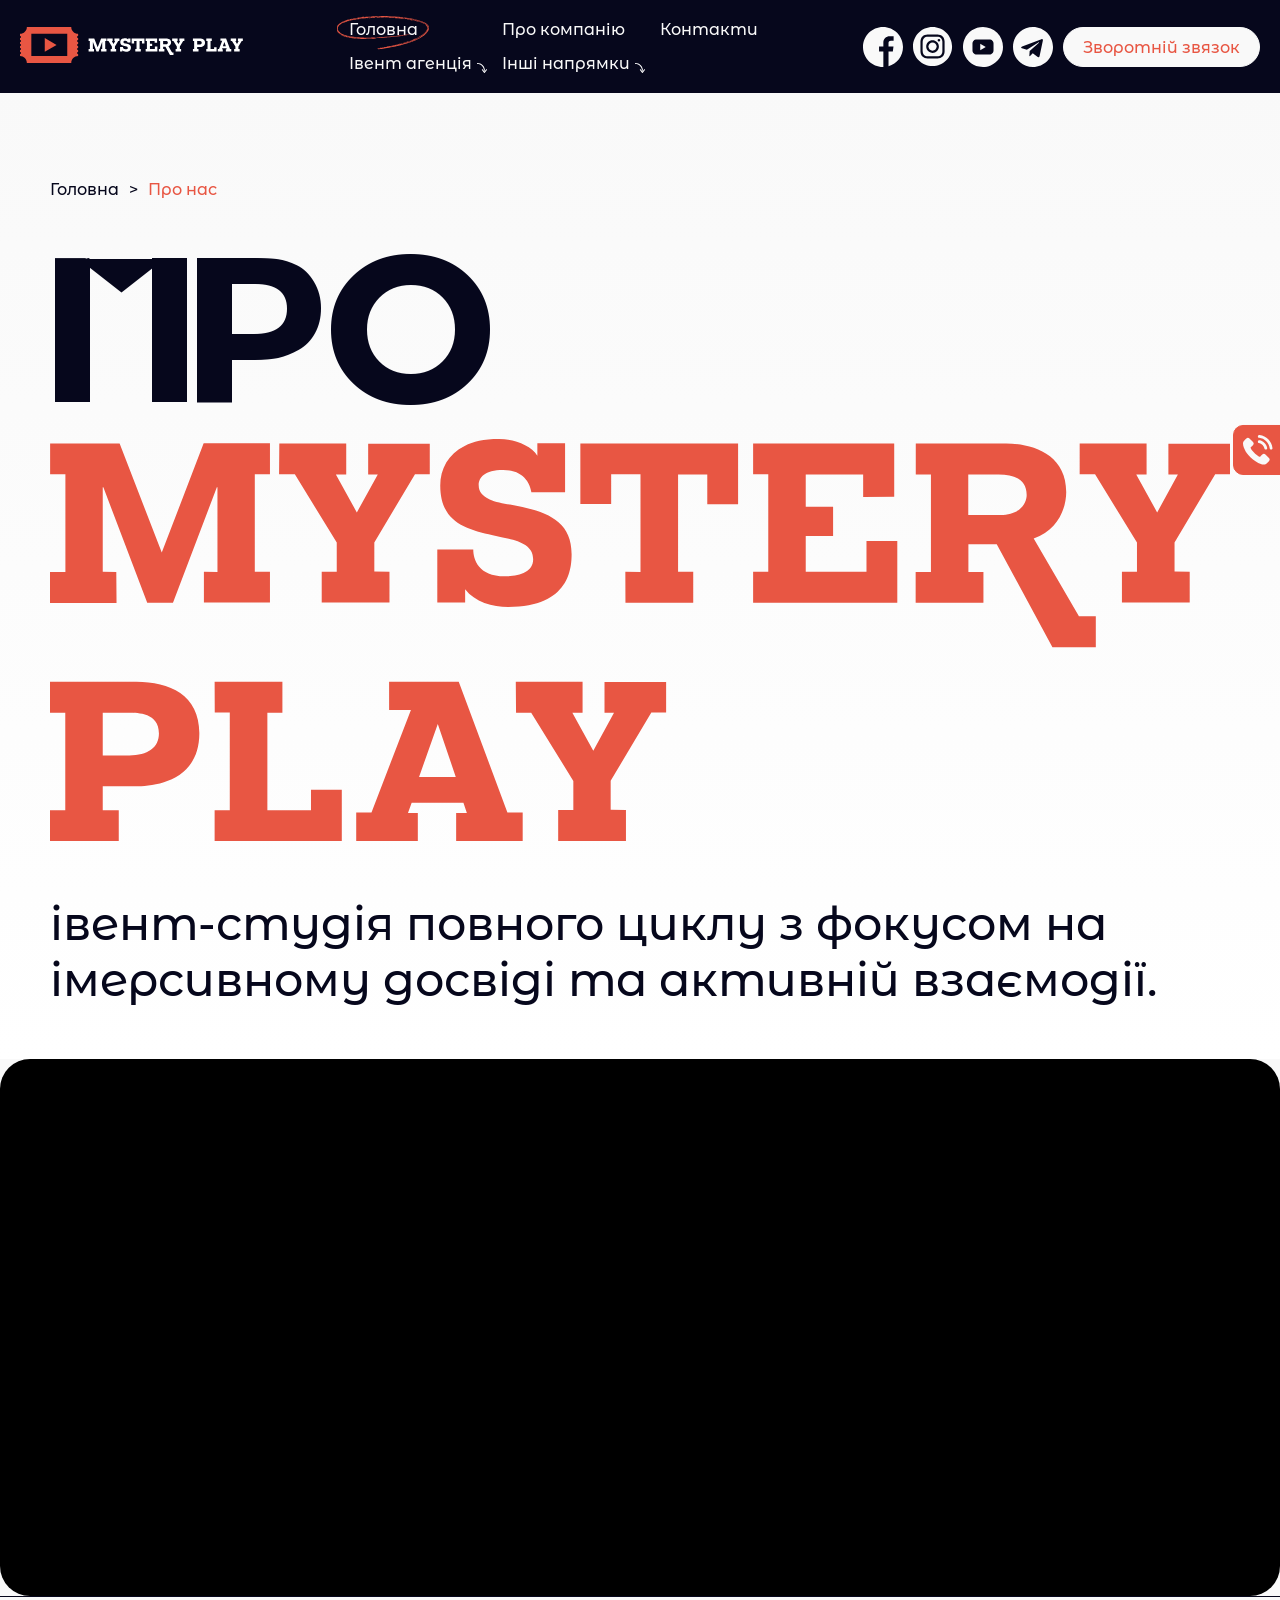
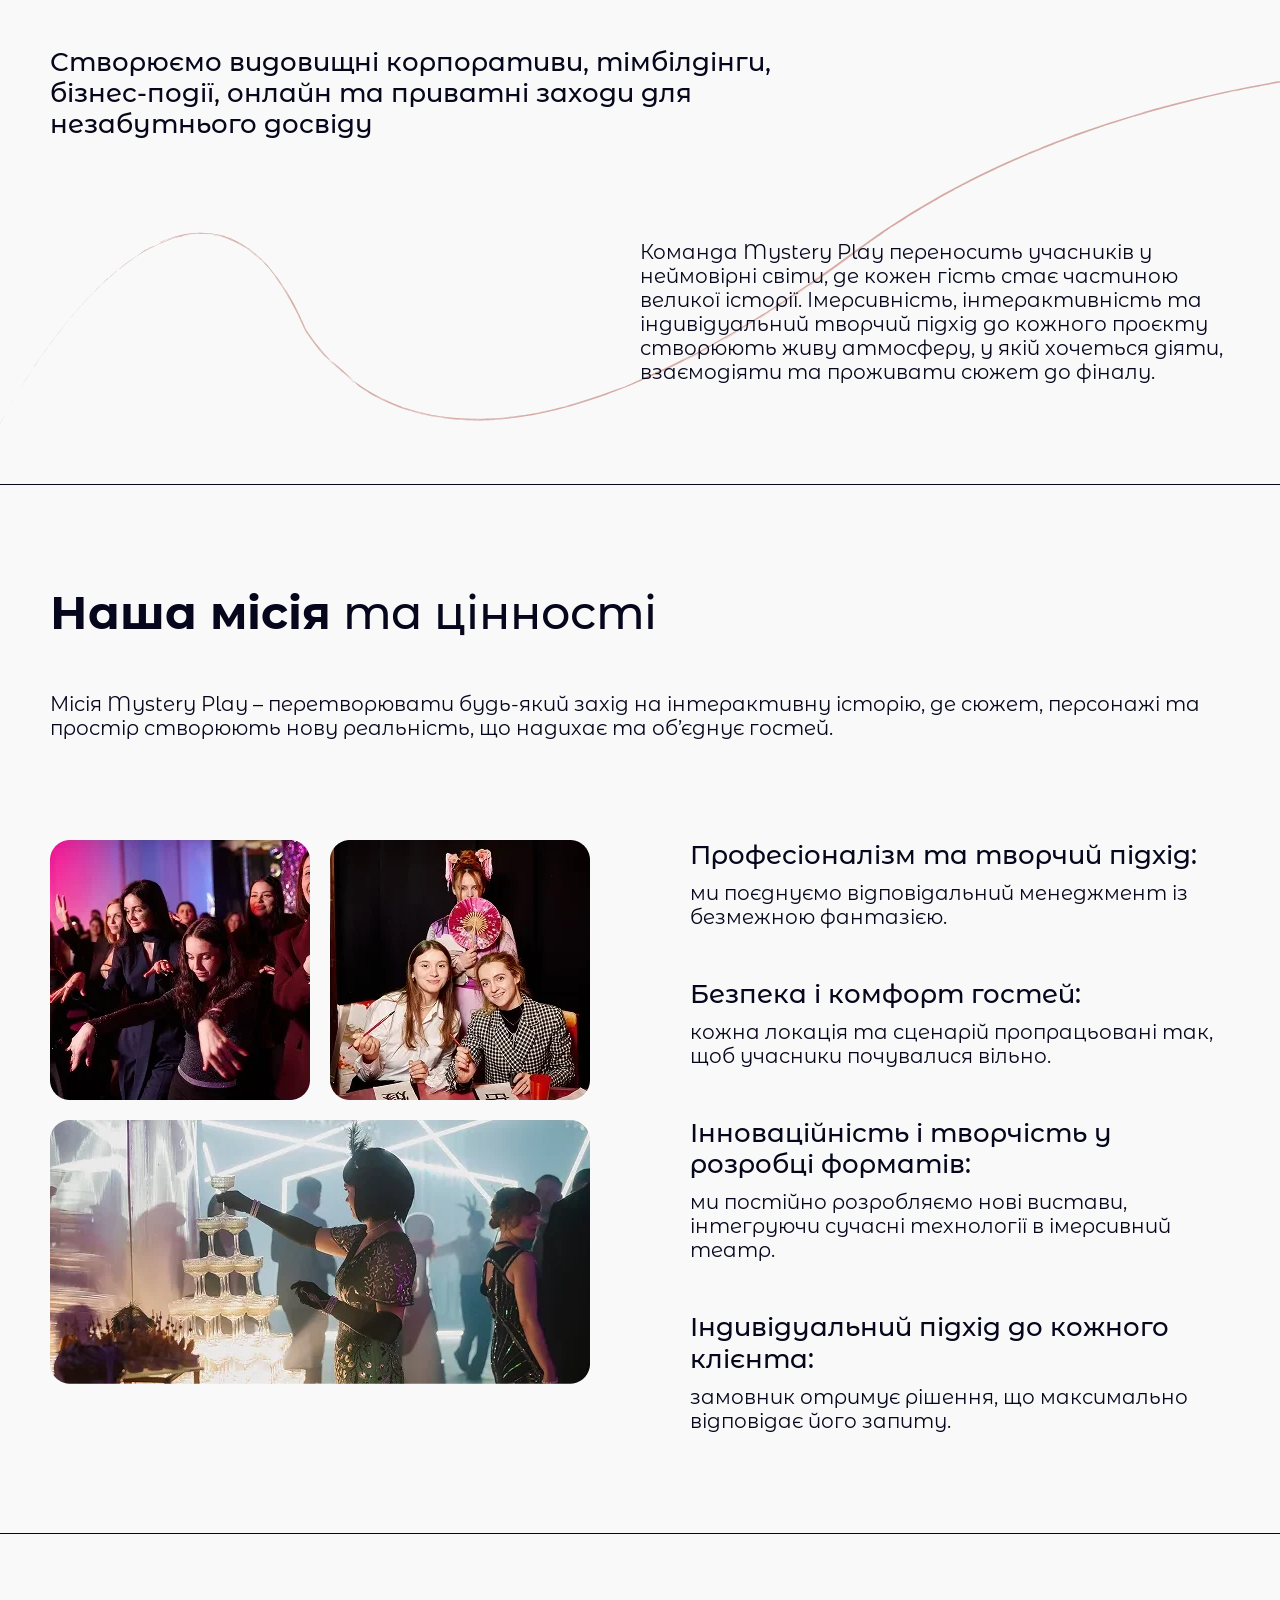
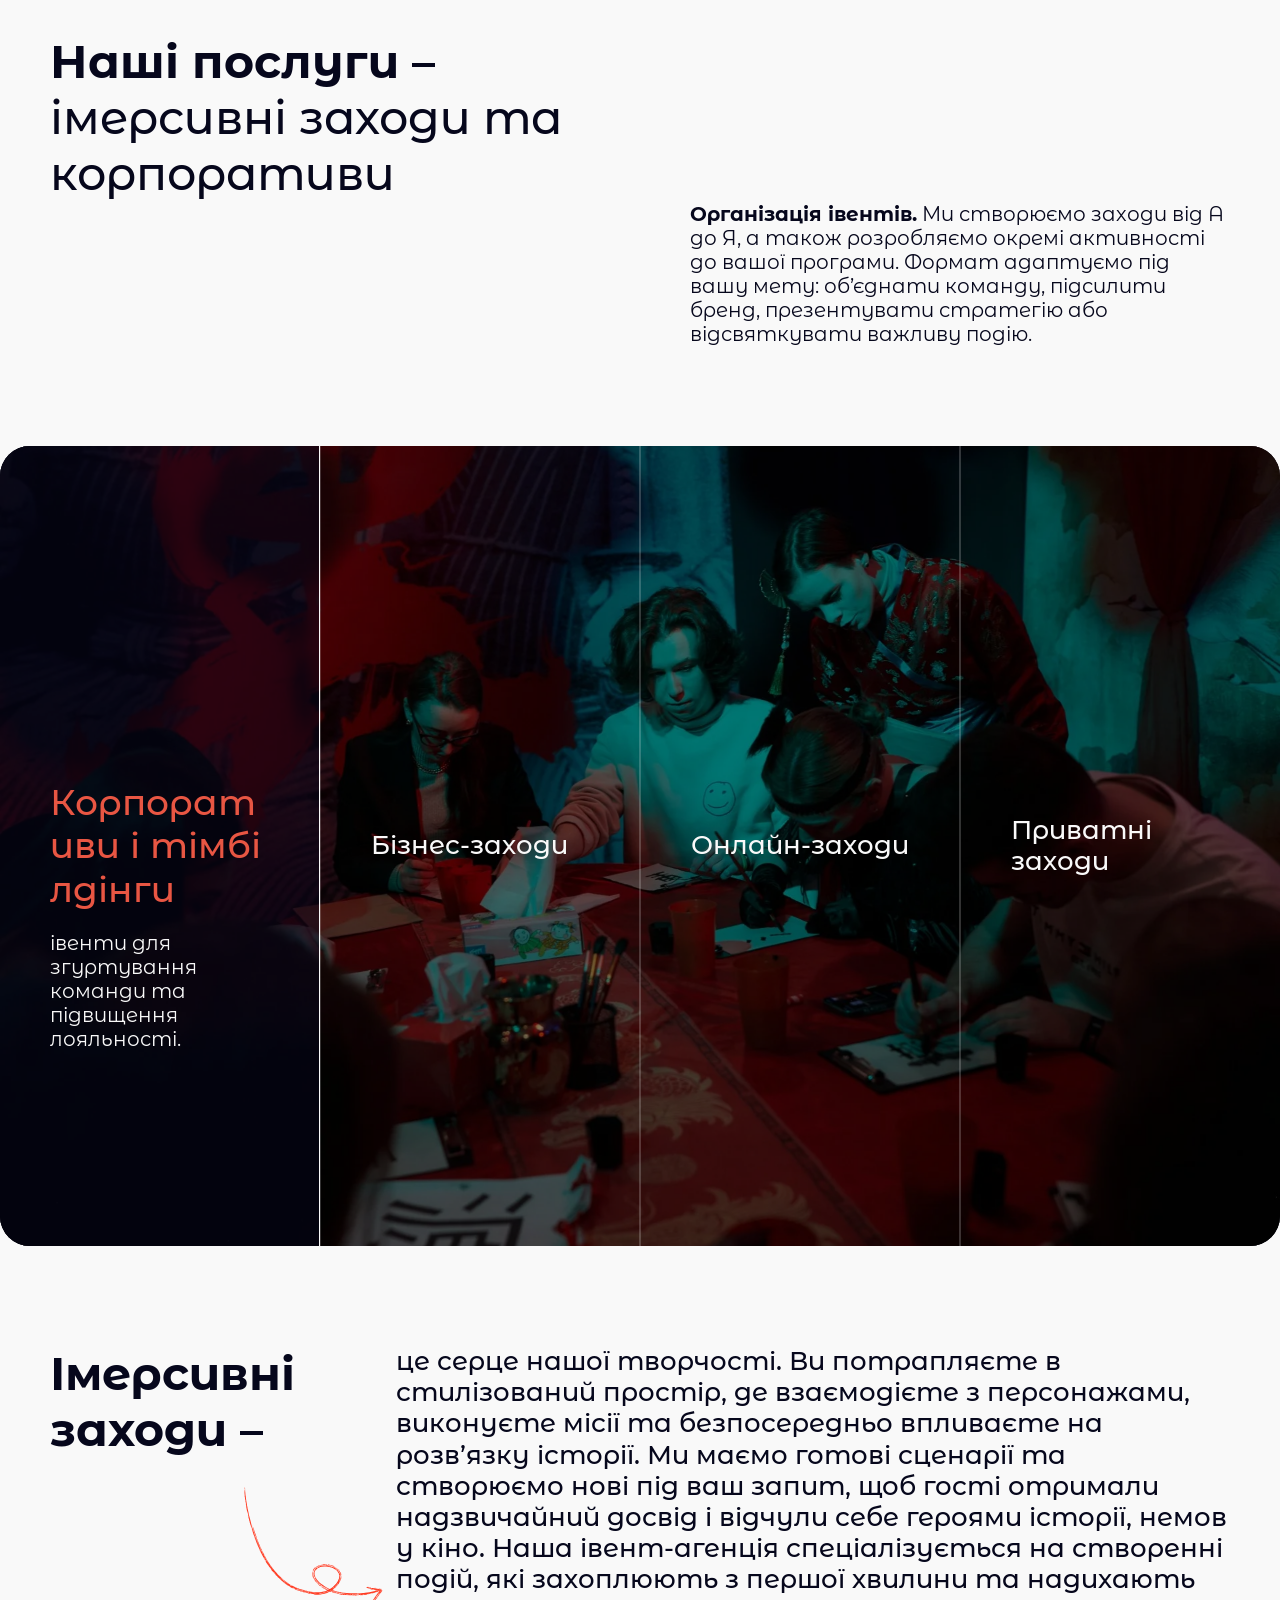
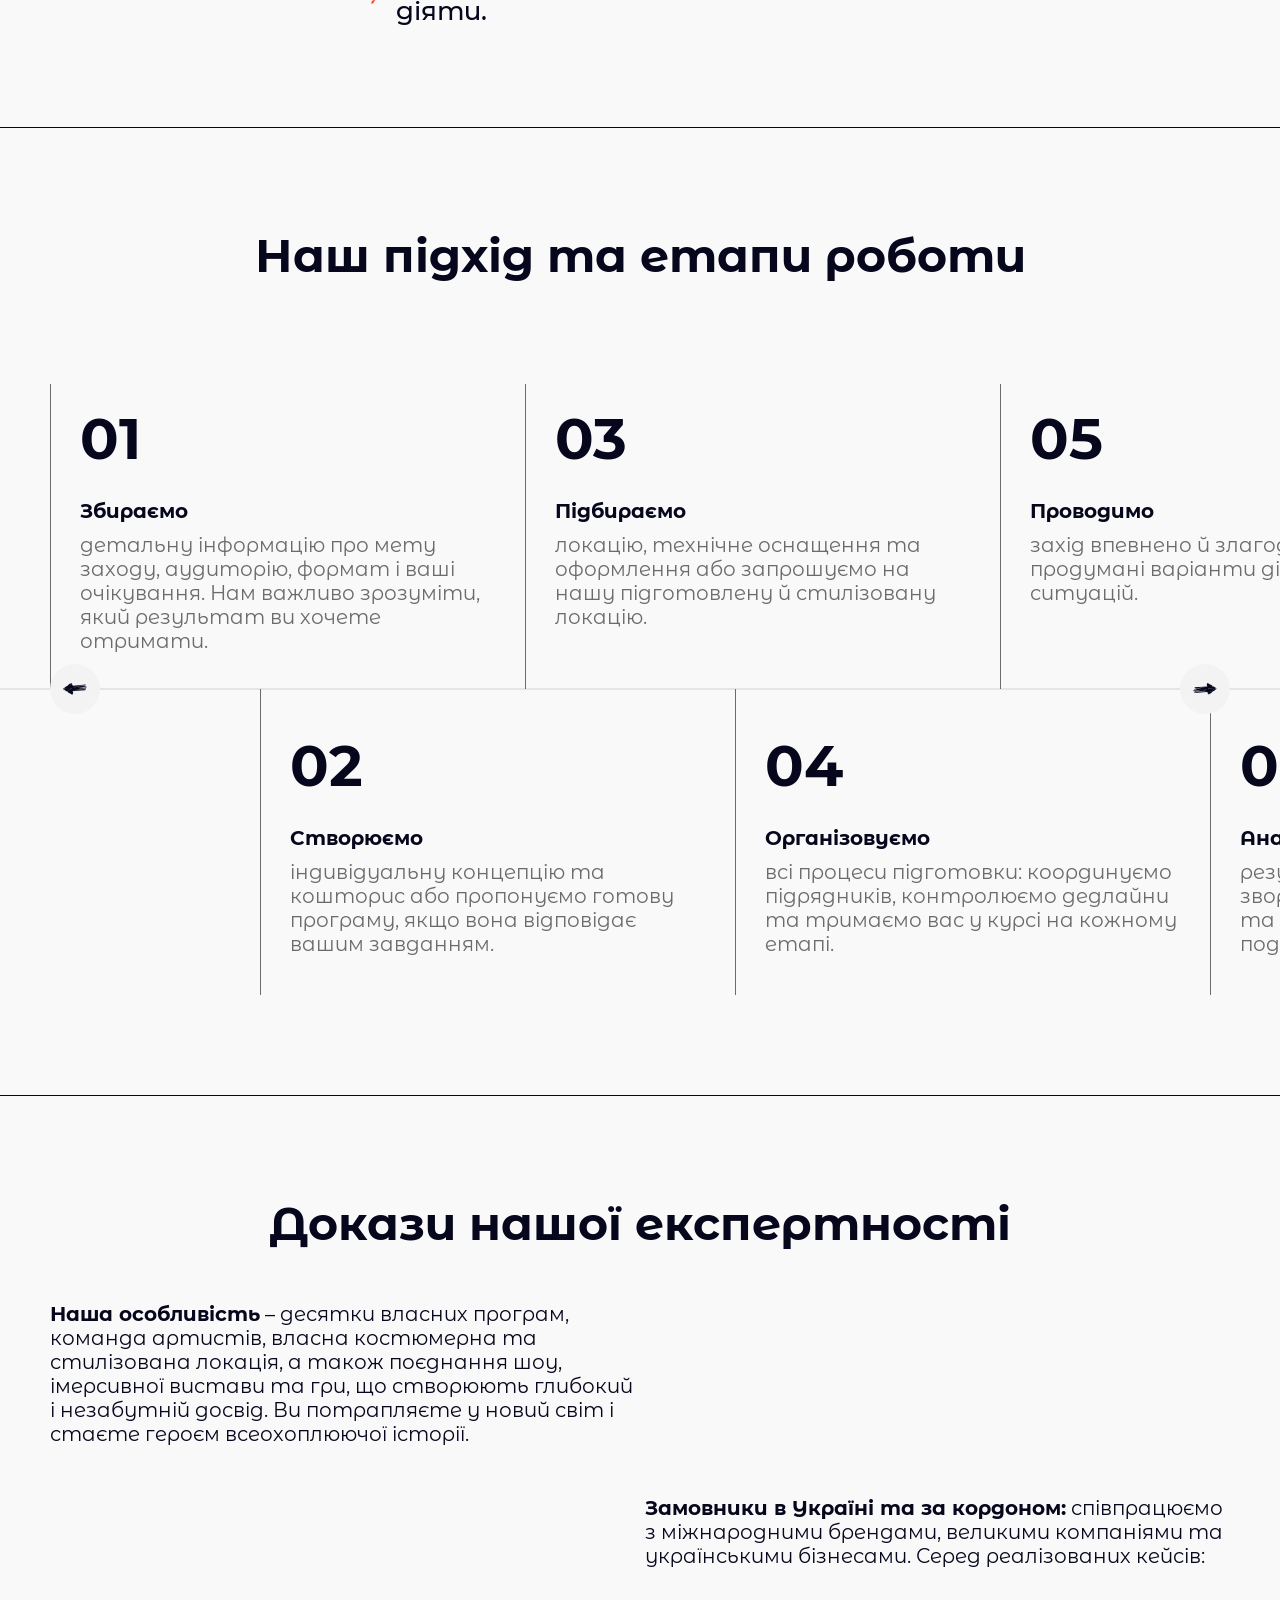
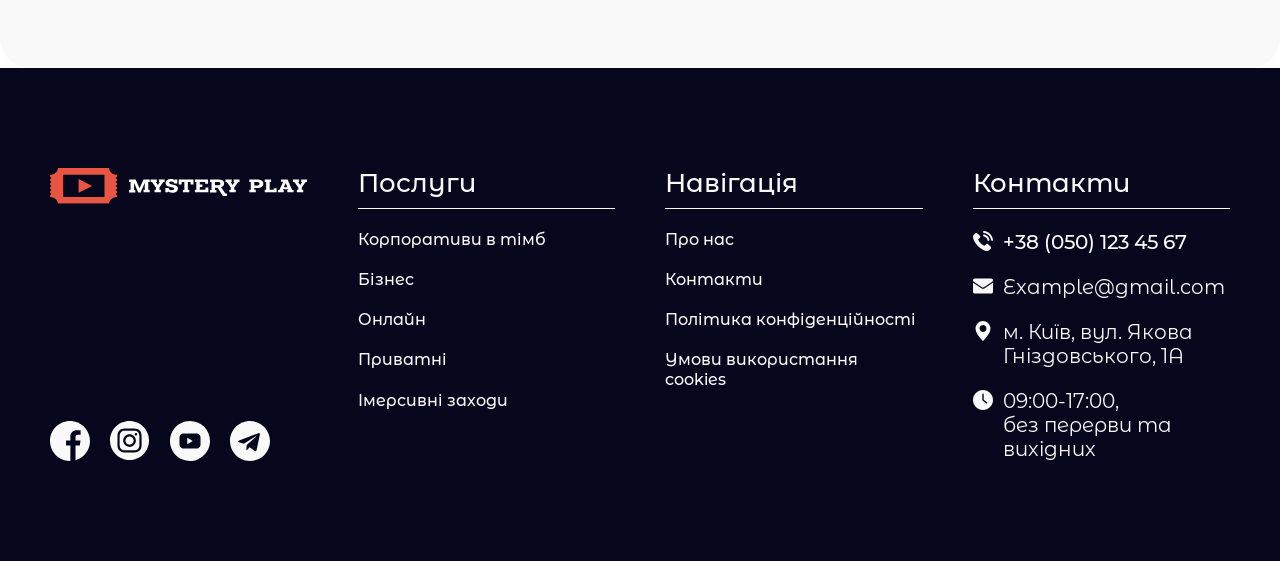
==== commit df201baf: "steps section" ====
--- a/about-us.html
+++ b/about-us.html
@@ -397,6 +397,94 @@
                </div>
             </div>
          </div>
+         <section class="section">
+            <div class="container">
+               <div class="our-events">
+                  <h2 class="title-text title-text--margin-type2 title-text--weight-type3 our-events__title">
+                     Імерсивні заходи – 
+                  </h2>
+                  <p class="basic-text basic-text--color-black basic-text--size-26 basic-text--weight-500 our-events__text">
+                     це серце нашої творчості. Ви потрапляєте в стилізований простір, де взаємодієте з персонажами, виконуєте місії та безпосередньо впливаєте на розв’язку історії. Ми маємо готові сценарії та створюємо нові під ваш запит, щоб гості отримали надзвичайний досвід і відчули себе героями історії, немов у кіно. Наша івент-агенція спеціалізується на створенні подій, які захоплюють з першої хвилини та надихають діяти.
+                  </p>
+               </div>
+            </div>
+         </section>
+         <section class="section section--border-top">
+            <div class="container">
+               <h2 class="title-text title-text--center title-text--margin-type3 title-text--weight-type3">
+                  Наш підхід та етапи роботи
+               </h2>
+               <div class="steps-slider">
+                  <div class="slider-arrow slider-arrow--absolute this-slider-arrow--prev">
+                     <svg xmlns="http://www.w3.org/2000/svg" width="24" height="12" fill="none"><path fill="#06071c" d="m9.7 11.4.2-.2V11q-.2 0-.2-.3 0-.4.2-.3l.2-.1.1-.3q.3-.2-.2-.3l-.3-.1.2-.2q.2 0 .3-.2v-.4l-.3-.1q-.6 0-.2-.2t.1-.4V8l12.4-.8q.3 0 .2-.3l-.5-.1h.1q1-.3.8-.4c0-.2-.2-.1-2 .1l-2.4.3h-.7l1-.1 4.1-.8c0-.2 0-.2-1.9.1a55 55 0 0 1-8.6.8h-.5.4l10.3-1.3q.5-.2.4-.5a102 102 0 0 0-11 1h-.3.4l7.6-1c-4.7.4-6 .5-2.6 0l4.5-.4c2.4-.2 2.3-.2 2.4-.4Q24 4 23 4h-1c-.8.2-.8.2-4.1.4q-7.4.6-1.6 0l7-1v-.3h-1.2V3l-.1-.3-2.7.2-8.7.7h-.2l12.4-1.3v-.4l-.1-.3-12.5 1.1-.5-.1q-.3-.2-.3-.8l-.1-.3-.2-.3L9 1l.2-.1q0-.3-.3-.3L8.8.4q0-.2-.3-.2h-.3Q8-.2 7.8.1H8q.2.2-.3.4l-.8.3h-.4q-.2.1 0 .4l-.2.1H6q-.2 0-.1.3l-.3.2q-.7 0-.6.3l-.2.3Q3.3 3.6 3 3.5q-.5.2-.5.4l-.4.4-.3.2L0 5.7q-.2 0 .3.5.5.3.3.4 0 .2.3.2t.5.2a43 43 0 0 0 7.4 4.4q.4.3.8 0m-1.2-.6q-.2 0 0-.1h.7l-.6.1zm-1-.5-.3-.2h.2l.3.1q0 .2.2.2H8zm-.8-.5h.1l.1.1zm1.6-1h.9H8zm-4.5-.5-1.4-1h.3q0 .3.2.2t.3.2 1 .2h1q-.1-.3.4-.3h.2l-.2.1-.2.2L5 8l-.4.2v.4h.1q.1.3-.9-.3m4.9-.1H9zm-2.4-.6h.4zm1-.1h1.3H7zM9 7.4h.2zm8.3-.5h.2zm-5.8 0h.2zm-9.7-.1q-.3-.1 0-.2H2q.3.3 0 .2zm8 0c0-.1.5-.2.7-.1zm-6.5-.4 5.5-.6-.2.2-3.8.3-1.3.1zM.8 6H.4l.1-.1q.3-.1.2 0 0 .2.5.2l.3.1q0 .2-.2.3h-.1zm9.3.2h.1zm4.6-.8h.2zm-9.4 0h.1zM1 5.4q.1-.3.3-.1L5 4.9l-2 .4c-2.4.3-2.2.3-2 0m4.6 0h.2zm.5 0h.2zm.8-.2h.7l-1 .1zM8.4 5h.4zm2.2-.3.2-.2 1.4-.1q3.6-.3.6 0zh-.2zm-5.3-.3q0-.1.1 0zm.4-.2h.2zm9.4 0h.3zm-8.9 0h.2zm9.6 0h.3zM6.7 4h.2zm9.7 0h.3zM7.1 4h.3zm10-.1h.3zM8 4l.7-.1-1 .1zm9.8 0h.2zm-4 0h.4zm4.5-.1h.4zm-3.4 0h.3zm4.4-.2h1.2l.8-.1-1 .1c-1 .2-1.7.2-1 0m.8-.4h.2zM4.7 2.9l.2-.1h.9l1.6-.2h1-1l-1.8.2c-1 .2-1 .2-.9 0m2-1.2h.2zm.5 0h.2zm.5-.1H8zm.8-.1h.3zM7 1.2 8.5 1q.5 0-.3.2zM8.2.6q.5-.3.2 0L8 .7z"/></svg>
+                  </div>
+                  <div class="slider-arrow slider-arrow--absolute this-slider-arrow--next">
+                     <svg xmlns="http://www.w3.org/2000/svg" width="24" height="12" fill="none"><path fill="#06071c" d="m14.2.2-.2.1v.1q.2 0 .2.3 0 .4-.2.3l-.2.2-.2.2q-.2.3.3.3.2 0 .2.2L14 2q-.2 0-.2.2v.4q0 .2.3.2.5 0 .1.2-.3.1 0 .4l-12.5.9q-.3 0-.1.3H2q.5 0-.2.1-.8.1-.8.4l2.1-.2 2.3-.2h.7-1l-4 .9 1.8-.2a55 55 0 0 1 8.7-.8h.5-.4L1.4 6q-.5.3-.5.5a102 102 0 0 0 11-1h.3l-.3.1-7.6 1-2 .4C0 7 0 7 0 7.3q-.2.3.7.2H2c.8-.2.7-.2 4-.5q7.5-.4 1.6 0l-7 1v.3h1.2v.2q0 .3.2.3l2.7-.2 8.7-.6h.2l-3.2.4c-5.5.5-9.1.8-9.2 1v.5l12.6-1h.5q.3.3.3.8l.1.3.2.4v.2h-.2q0 .4.3.3l.2.2q0 .4.3.2l.3.1q.2.3.3 0v-.1q-.2-.1.3-.3.4-.3.7-.3h.5v-.4l.1-.2h.4v-.3l.4-.1q.7-.1.6-.4L19 9q1.4-1 1.8-1 .6 0 .6-.4s.2-.4.4-.4l.3-.2 1.6-1.2q.2 0-.3-.4-.4-.2-.4-.5l-.2-.1-.5-.2A43 43 0 0 0 15 .2q-.5-.4-.8 0m1.2.6-.8.1.7-.2m1 .4.3.2h-.5q0-.2-.2-.2l-.1-.1zm.8.5H17v-.1zm.5.3h-.2q.1-.2.2 0m-2.2.8h-.9H16zm4.5.5 1.5 1-.3-.1q0-.2-.3-.2l-.2-.1q.1-.2-1-.3l-1 .1q0 .3-.4.2H18h.3l.2-.2q0-.2.3-.2l.4-.1q.2-.3 0-.4v-.1zm-2.4.7h-.4zm-1.1 0h-1.3H17zm-1.6.1h-.1zm-8.3.5h-.2zm5.8 0h-.1zm9.8.2q.2 0 0 .1h-.3q-.2-.1 0-.2h.3m-8 0h-.7zm6.4.4-5.4.5.1-.1v-.1l3.9-.3zm2.5.2.4.3h-.2q-.1.3-.1 0t-.5-.1-.3-.2l.1-.2h.2zM13.7 5h-.2zm4.8.9h-.2zm4.2 0-.4.2-3.5.4 2-.4c2.3-.3 2.1-.3 1.9-.1m-4.6 0H18zm-.5.1h-.2zm-.8.1h-.7 1zm-1 .2q-.2 0 0 0m-.4 0H15zq.4 0 0 0m-1.7.3h-.2zm-.5.1L13 7l-1.3.2Q8 7.4 11 7zh.2zm5.3.3h-.2zm-.4 0q-.1.1-.2 0zm-9.4.2h-.3zm8.8 0h-.1zM8 7.3h-.3zm9.1 0H17zm-9.8 0q-.1.1-.2 0zm9.3 0q0 .1-.2 0zm-10 .1h-.2zm9.2.1H15h1zM6 7.5h-.3zm4 0h-.5zm-4.6 0h-.3zm3.5 0h-.3zm-4.5.2-1.2.1h-.7 1zm-.7.5h-.2zm15.3.4-.8.1-1.7.1h-.9 1l1.8-.2q1.3-.2.8 0m-4.1.8h-.2zm2.3.4H17zm-.5 0h-.2zm-.6 0H16zm-.7.2h-.4zm1.3.2-1.4.2q-.7 0 .2-.1zm-1.2.7q-.5.2-.1 0l.3-.2z"/></svg>
+                  </div>
+                  <div class="swiper">
+                     <div class="swiper-wrapper">
+                        <div class="swiper-slide steps-slider-item">
+                           <div class="steps-slider-item__number">
+                              01
+                           </div>
+                           <h4 class="steps-slider-item__title basic-text basic-text--color-black basic-text--size-20 basic-text--weight-700">Збираємо</h4>
+                           <p class="steps-slider-item__text basic-text basic-text--size-20">детальну інформацію про мету заходу, аудиторію, формат і ваші очікування. Нам важливо зрозуміти, який результат ви хочете отримати.</p>
+                        </div>
+                        <div class="swiper-slide steps-slider-item">
+                           <div class="steps-slider-item__number">
+                              02
+                           </div>
+                           <h4 class="steps-slider-item__title basic-text basic-text--color-black basic-text--size-20 basic-text--weight-700">Створюємо</h4>
+                           <p class="steps-slider-item__text basic-text basic-text--size-20">індивідуальну концепцію та кошторис або пропонуємо готову програму, якщо вона відповідає вашим завданням.</p>
+                        </div>
+                        <div class="swiper-slide steps-slider-item">
+                           <div class="steps-slider-item__number">
+                              03
+                           </div>
+                           <h4 class="steps-slider-item__title basic-text basic-text--color-black basic-text--size-20 basic-text--weight-700">Підбираємо</h4>
+                           <p class="steps-slider-item__text basic-text basic-text--size-20">локацію, технічне оснащення та оформлення або запрошуємо на нашу підготовлену й стилізовану локацію.</p>
+                        </div>
+                        <div class="swiper-slide steps-slider-item">
+                           <div class="steps-slider-item__number">
+                              04
+                           </div>
+                           <h4 class="steps-slider-item__title basic-text basic-text--color-black basic-text--size-20 basic-text--weight-700">Організовуємо</h4>
+                           <p class="steps-slider-item__text basic-text basic-text--size-20">всі процеси підготовки: координуємо підрядників, контролюємо дедлайни та тримаємо вас у курсі на кожному етапі.</p>
+                        </div>
+                        <div class="swiper-slide steps-slider-item">
+                           <div class="steps-slider-item__number">
+                              05
+                           </div>
+                           <h4 class="steps-slider-item__title basic-text basic-text--color-black basic-text--size-20 basic-text--weight-700">Проводимо</h4>
+                           <p class="steps-slider-item__text basic-text basic-text--size-20">захід впевнено й злагоджено, маючи продумані варіанти дій для різних ситуацій.</p>
+                        </div>
+                        <div class="swiper-slide steps-slider-item">
+                           <div class="steps-slider-item__number">
+                              06
+                           </div>
+                           <h4 class="steps-slider-item__title basic-text basic-text--color-black basic-text--size-20 basic-text--weight-700">Аналізуємо</h4>
+                           <p class="steps-slider-item__text basic-text basic-text--size-20">результати після події, збираємо зворотний зв’язок, передаємо фото- та відеоматеріали й плануємо подальшу співпрацю.</p>
+                        </div>
+                     </div>
+                  </div>
+               </div>
+            </div>
+         </section>
+         <section class="section section--border-top">
+            <div class="container">
+               <h2 class="title-text title-text--weight-type3 title-text--center">
+                  Докази нашої експертності
+               </h2>
+               <div class="proofs-title">
+                  <div class="basic-text basic-text--color-black basic-text--size-20 proofs-title__top">
+                     <strong>Наша особливість</strong> – десятки власних програм, команда артистів, власна костюмерна та стилізована локація, а також поєднання шоу, імерсивної вистави та гри, що створюють глибокий і незабутній досвід. Ви потрапляєте у новий світ і стаєте героєм всеохоплюючої історії.
+                  </div>
+                  <div class="basic-text basic-text--color-black basic-text--size-20 proofs-title__bottom">
+                     <strong>Замовники в Україні та за кордоном:</strong> співпрацюємо з міжнародними брендами, великими компаніями та українськими бізнесами. Серед реалізованих кейсів:
+                  </div>
+               </div>
+            </div>
+         </section>
       </main>
       <footer class="footer section section--color-type2">
          <div class="container">
--- a/css/style.css
+++ b/css/style.css
@@ -1 +1 @@
-a,abbr,acronym,address,applet,big,blockquote,body,caption,cite,code,dd,del,dfn,div,dl,dt,em,fieldset,font,form,h1,h2,h3,h4,h5,h6,html,iframe,img,ins,kbd,label,legend,li,object,ol,p,pre,q,s,samp,small,span,strike,strong,sub,sup,table,tbody,td,tfoot,th,thead,tr,tt,ul,var{margin:0;padding:0;border:0;outline:0;font-weight:inherit;font-style:inherit;font-size:100%;font-family:inherit;vertical-align:baseline}:focus{outline:0}body{line-height:1;color:black;background:white}body *{-webkit-box-sizing:border-box;box-sizing:border-box}ol,ul{list-style:none}table{border-collapse:separate;border-spacing:0}caption,td,th{text-align:left;font-weight:normal}blockquote:after,blockquote:before,q:after,q:before{content:""}blockquote,q{quotes:"" ""}button{display:block;cursor:pointer;-webkit-transition:0.3s;transition:0.3s;-webkit-appearance:none;-moz-appearance:none;appearance:none;background:none;border:none;padding:0}button:hover{-webkit-transition:0.3s;transition:0.3s}a{display:inline-block;text-decoration:none;-webkit-transition:0.3s;transition:0.3s}a:focus,button:focus,img:focus,input:focus,li:focus{outline:none}button{-webkit-appearance:none;-moz-appearance:none;appearance:none}input::-webkit-input-placeholder{opacity:1}input::-moz-placeholder{opacity:1}input:-moz-placeholder{opacity:1}input:-ms-input-placeholder{opacity:1}textarea::-webkit-input-placeholder{opacity:1}textarea::-moz-placeholder{opacity:1}textarea:-moz-placeholder{opacity:1}textarea:-ms-input-placeholder{opacity:1}input,input[type=color],input[type=date],input[type=datetime-local],input[type=datetime],input[type=email],input[type=month],input[type=number],input[type=password],input[type=search],input[type=tel],input[type=text],input[type=time],input[type=url],input[type=week],option,select,select:focus,textarea{-webkit-box-shadow:none;box-shadow:none}@font-face{font-family:"Montserrat-Alternates";src:url("../fonts/MontserratAlternates-Bold.woff2") format("woff2");font-weight:700;font-style:normal;font-display:swap}@font-face{font-family:"Montserrat-Alternates";src:url("../fonts/MontserratAlternates-Medium.woff2") format("woff2");font-weight:500;font-style:normal;font-display:swap}@font-face{font-family:"Montserrat-Alternates";src:url("../fonts/MontserratAlternates-Black.woff2") format("woff2");font-weight:900;font-style:normal;font-display:swap}@font-face{font-family:"Montserrat-Alternates";src:url("../fonts/MontserratAlternates-Bold.woff2") format("woff2");font-weight:bold;font-style:normal;font-display:swap}@font-face{font-family:"Montserrat-Alternates";src:url("../fonts/MontserratAlternates-Regular.woff2") format("woff2");font-weight:normal;font-style:normal;font-display:swap}@font-face{font-family:"Montserrat-Alternates";src:url("../fonts/MontserratAlternates-Light.woff2") format("woff2");font-weight:300;font-style:normal;font-display:swap}@font-face{font-family:"Inter";src:url("../fonts/Inter18pt-Bold.woff2") format("woff2");font-weight:600;font-style:normal;font-display:swap}@font-face{font-family:"Inter";src:url("../fonts/Inter18pt-Medium.woff2") format("woff2");font-weight:500;font-style:normal;font-display:swap}@font-face{font-family:"Inter";src:url("../fonts/Inter18pt-Black.woff2") format("woff2");font-weight:900;font-style:normal;font-display:swap}@font-face{font-family:"Inter";src:url("../fonts/Inter18pt-Bold.woff2") format("woff2");font-weight:bold;font-style:normal;font-display:swap}@font-face{font-family:"Inter";src:url("../fonts/Inter18pt-Regular.woff2") format("woff2");font-weight:normal;font-style:normal;font-display:swap}@font-face{font-family:"Inter";src:url("../fonts/Inter18pt-Bold.woff2") format("woff2");font-weight:bold;font-style:normal;font-display:swap}@font-face{font-family:"Inter";src:url("../fonts/Inter18pt-Light.woff2") format("woff2");font-weight:300;font-style:normal;font-display:swap}@font-face{font-family:"P_napoli-bold";src:url("../fonts/P_napolibold-Bold.woff2") format("woff2");font-weight:700;font-style:normal;font-display:swap}@font-face{font-family:swiper-icons;src:url("data:application/font-woff;charset=utf-8;base64, [base64]//wADZ2x5ZgAAAywAAADMAAAD2MHtryVoZWFkAAABbAAAADAAAAA2E2+eoWhoZWEAAAGcAAAAHwAAACQC9gDzaG10eAAAAigAAAAZAAAArgJkABFsb2NhAAAC0AAAAFoAAABaFQAUGG1heHAAAAG8AAAAHwAAACAAcABAbmFtZQAAA/gAAAE5AAACXvFdBwlwb3N0AAAFNAAAAGIAAACE5s74hXjaY2BkYGAAYpf5Hu/j+W2+MnAzMYDAzaX6QjD6/4//Bxj5GA8AuRwMYGkAPywL13jaY2BkYGA88P8Agx4j+/8fQDYfA1AEBWgDAIB2BOoAeNpjYGRgYNBh4GdgYgABEMnIABJzYNADCQAACWgAsQB42mNgYfzCOIGBlYGB0YcxjYGBwR1Kf2WQZGhhYGBiYGVmgAFGBiQQkOaawtDAoMBQxXjg/wEGPcYDDA4wNUA2CCgwsAAAO4EL6gAAeNpj2M0gyAACqxgGNWBkZ2D4/wMA+xkDdgAAAHjaY2BgYGaAYBkGRgYQiAHyGMF8FgYHIM3DwMHABGQrMOgyWDLEM1T9/w8UBfEMgLzE////P/5//f/V/xv+r4eaAAeMbAxwIUYmIMHEgKYAYjUcsDAwsLKxc3BycfPw8jEQA/[base64]/uznmfPFBNODM2K7MTQ45YEAZqGP81AmGGcF3iPqOop0r1SPTaTbVkfUe4HXj97wYE+yNwWYxwWu4v1ugWHgo3S1XdZEVqWM7ET0cfnLGxWfkgR42o2PvWrDMBSFj/IHLaF0zKjRgdiVMwScNRAoWUoH78Y2icB/yIY09An6AH2Bdu/UB+yxopYshQiEvnvu0dURgDt8QeC8PDw7Fpji3fEA4z/PEJ6YOB5hKh4dj3EvXhxPqH/SKUY3rJ7srZ4FZnh1PMAtPhwP6fl2PMJMPDgeQ4rY8YT6Gzao0eAEA409DuggmTnFnOcSCiEiLMgxCiTI6Cq5DZUd3Qmp10vO0LaLTd2cjN4fOumlc7lUYbSQcZFkutRG7g6JKZKy0RmdLY680CDnEJ+UMkpFFe1RN7nxdVpXrC4aTtnaurOnYercZg2YVmLN/d/gczfEimrE/fs/bOuq29Zmn8tloORaXgZgGa78yO9/cnXm2BpaGvq25Dv9S4E9+5SIc9PqupJKhYFSSl47+Qcr1mYNAAAAeNptw0cKwkAAAMDZJA8Q7OUJvkLsPfZ6zFVERPy8qHh2YER+3i/BP83vIBLLySsoKimrqKqpa2hp6+jq6RsYGhmbmJqZSy0sraxtbO3sHRydnEMU4uR6yx7JJXveP7WrDycAAAAAAAH//wACeNpjYGRgYOABYhkgZgJCZgZNBkYGLQZtIJsFLMYAAAw3ALgAeNolizEKgDAQBCchRbC2sFER0YD6qVQiBCv/H9ezGI6Z5XBAw8CBK/m5iQQVauVbXLnOrMZv2oLdKFa8Pjuru2hJzGabmOSLzNMzvutpB3N42mNgZGBg4GKQYzBhYMxJLMlj4GBgAYow/P/PAJJhLM6sSoWKfWCAAwDAjgbRAAB42mNgYGBkAIIbCZo5IPrmUn0hGA0AO8EFTQAA");font-weight:400;font-style:normal}:root{--swiper-theme-color:#007aff}:host{position:relative;display:block;margin-left:auto;margin-right:auto;z-index:1}.swiper{margin-left:auto;margin-right:auto;position:relative;overflow:hidden;list-style:none;padding:0;z-index:1;display:block}.swiper-vertical>.swiper-wrapper{-webkit-box-orient:vertical;-webkit-box-direction:normal;-ms-flex-direction:column;flex-direction:column}.swiper-wrapper{position:relative;width:100%;height:100%;z-index:1;display:-webkit-box;display:-ms-flexbox;display:flex;-webkit-transition-property:-webkit-transform;transition-property:-webkit-transform;transition-property:transform;transition-property:transform,-webkit-transform;-webkit-transition-timing-function:var(--swiper-wrapper-transition-timing-function,initial);transition-timing-function:var(--swiper-wrapper-transition-timing-function,initial);-webkit-box-sizing:content-box;box-sizing:content-box}.swiper-android .swiper-slide,.swiper-ios .swiper-slide,.swiper-wrapper{-webkit-transform:translate3d(0px,0,0);transform:translate3d(0px,0,0)}.swiper-horizontal{-ms-touch-action:pan-y;touch-action:pan-y}.swiper-vertical{-ms-touch-action:pan-x;touch-action:pan-x}.swiper-slide{-ms-flex-negative:0;flex-shrink:0;width:100%;height:100%;position:relative;-webkit-transition-property:-webkit-transform;transition-property:-webkit-transform;transition-property:transform;transition-property:transform,-webkit-transform;display:block}.swiper-slide-invisible-blank{visibility:hidden}.swiper-autoheight,.swiper-autoheight .swiper-slide{height:auto}.swiper-autoheight .swiper-wrapper{-webkit-box-align:start;-ms-flex-align:start;align-items:flex-start;-webkit-transition-property:height,-webkit-transform;transition-property:height,-webkit-transform;transition-property:transform,height;transition-property:transform,height,-webkit-transform}.swiper-backface-hidden .swiper-slide{-webkit-transform:translateZ(0);transform:translateZ(0);-webkit-backface-visibility:hidden;backface-visibility:hidden}.swiper-3d.swiper-css-mode .swiper-wrapper{-webkit-perspective:1200px;perspective:1200px}.swiper-3d .swiper-wrapper{-webkit-transform-style:preserve-3d;transform-style:preserve-3d}.swiper-3d{-webkit-perspective:1200px;perspective:1200px}.swiper-3d .swiper-cube-shadow,.swiper-3d .swiper-slide{-webkit-transform-style:preserve-3d;transform-style:preserve-3d}.swiper-css-mode>.swiper-wrapper{overflow:auto;scrollbar-width:none;-ms-overflow-style:none}.swiper-css-mode>.swiper-wrapper::-webkit-scrollbar{display:none}.swiper-css-mode>.swiper-wrapper>.swiper-slide{scroll-snap-align:start start}.swiper-css-mode.swiper-horizontal>.swiper-wrapper{-ms-scroll-snap-type:x mandatory;scroll-snap-type:x mandatory}.swiper-css-mode.swiper-vertical>.swiper-wrapper{-ms-scroll-snap-type:y mandatory;scroll-snap-type:y mandatory}.swiper-css-mode.swiper-free-mode>.swiper-wrapper{-ms-scroll-snap-type:none;scroll-snap-type:none}.swiper-css-mode.swiper-free-mode>.swiper-wrapper>.swiper-slide{scroll-snap-align:none}.swiper-css-mode.swiper-centered>.swiper-wrapper:before{content:"";-ms-flex-negative:0;flex-shrink:0;-webkit-box-ordinal-group:10000;-ms-flex-order:9999;order:9999}.swiper-css-mode.swiper-centered>.swiper-wrapper>.swiper-slide{scroll-snap-align:center center;scroll-snap-stop:always}.swiper-css-mode.swiper-centered.swiper-horizontal>.swiper-wrapper>.swiper-slide:first-child{-webkit-margin-start:var(--swiper-centered-offset-before);margin-inline-start:var(--swiper-centered-offset-before)}.swiper-css-mode.swiper-centered.swiper-horizontal>.swiper-wrapper:before{height:100%;min-height:1px;width:var(--swiper-centered-offset-after)}.swiper-css-mode.swiper-centered.swiper-vertical>.swiper-wrapper>.swiper-slide:first-child{-webkit-margin-before:var(--swiper-centered-offset-before);margin-block-start:var(--swiper-centered-offset-before)}.swiper-css-mode.swiper-centered.swiper-vertical>.swiper-wrapper:before{width:100%;min-width:1px;height:var(--swiper-centered-offset-after)}.swiper-3d .swiper-slide-shadow,.swiper-3d .swiper-slide-shadow-bottom,.swiper-3d .swiper-slide-shadow-left,.swiper-3d .swiper-slide-shadow-right,.swiper-3d .swiper-slide-shadow-top{position:absolute;left:0;top:0;width:100%;height:100%;pointer-events:none;z-index:10}.swiper-3d .swiper-slide-shadow{background:rgba(0,0,0,0.15)}.swiper-3d .swiper-slide-shadow-left{background-image:-webkit-gradient(linear,right top,left top,from(rgba(0,0,0,0.5)),to(rgba(0,0,0,0)));background-image:linear-gradient(to left,rgba(0,0,0,0.5),rgba(0,0,0,0))}.swiper-3d .swiper-slide-shadow-right{background-image:-webkit-gradient(linear,left top,right top,from(rgba(0,0,0,0.5)),to(rgba(0,0,0,0)));background-image:linear-gradient(to right,rgba(0,0,0,0.5),rgba(0,0,0,0))}.swiper-3d .swiper-slide-shadow-top{background-image:-webkit-gradient(linear,left bottom,left top,from(rgba(0,0,0,0.5)),to(rgba(0,0,0,0)));background-image:linear-gradient(to top,rgba(0,0,0,0.5),rgba(0,0,0,0))}.swiper-3d .swiper-slide-shadow-bottom{background-image:-webkit-gradient(linear,left top,left bottom,from(rgba(0,0,0,0.5)),to(rgba(0,0,0,0)));background-image:linear-gradient(to bottom,rgba(0,0,0,0.5),rgba(0,0,0,0))}.swiper-lazy-preloader{width:42px;height:42px;position:absolute;left:50%;top:50%;margin-left:-21px;margin-top:-21px;z-index:10;-webkit-transform-origin:50%;transform-origin:50%;-webkit-box-sizing:border-box;box-sizing:border-box;border:4px solid var(--swiper-preloader-color,var(--swiper-theme-color));border-radius:50%;border-top-color:transparent}.swiper-watch-progress .swiper-slide-visible .swiper-lazy-preloader,.swiper:not(.swiper-watch-progress) .swiper-lazy-preloader{-webkit-animation:swiper-preloader-spin 1s infinite linear;animation:swiper-preloader-spin 1s infinite linear}.swiper-lazy-preloader-white{--swiper-preloader-color:#fff}.swiper-lazy-preloader-black{--swiper-preloader-color:#000}@-webkit-keyframes swiper-preloader-spin{0%{-webkit-transform:rotate(0deg);transform:rotate(0deg)}to{-webkit-transform:rotate(360deg);transform:rotate(360deg)}}@keyframes swiper-preloader-spin{0%{-webkit-transform:rotate(0deg);transform:rotate(0deg)}to{-webkit-transform:rotate(360deg);transform:rotate(360deg)}}.swiper-virtual .swiper-slide{-webkit-backface-visibility:hidden;-webkit-transform:translateZ(0);transform:translateZ(0)}.swiper-virtual.swiper-css-mode .swiper-wrapper:after{content:"";position:absolute;left:0;top:0;pointer-events:none}.swiper-virtual.swiper-css-mode.swiper-horizontal .swiper-wrapper:after{height:1px;width:var(--swiper-virtual-size)}.swiper-virtual.swiper-css-mode.swiper-vertical .swiper-wrapper:after{width:1px;height:var(--swiper-virtual-size)}:root{--swiper-navigation-size:44px}.swiper-button-next,.swiper-button-prev{position:absolute;top:var(--swiper-navigation-top-offset,50%);width:calc(var(--swiper-navigation-size) / 44 * 27);height:var(--swiper-navigation-size);margin-top:calc(0px - var(--swiper-navigation-size) / 2);z-index:10;cursor:pointer;display:-webkit-box;display:-ms-flexbox;display:flex;-webkit-box-align:center;-ms-flex-align:center;align-items:center;-webkit-box-pack:center;-ms-flex-pack:center;justify-content:center;color:var(--swiper-navigation-color,var(--swiper-theme-color))}.swiper-button-next.swiper-button-disabled,.swiper-button-prev.swiper-button-disabled{opacity:0.35;cursor:auto;pointer-events:none}.swiper-button-next.swiper-button-hidden,.swiper-button-prev.swiper-button-hidden{opacity:0;cursor:auto;pointer-events:none}.swiper-navigation-disabled .swiper-button-next,.swiper-navigation-disabled .swiper-button-prev{display:none!important}.swiper-button-next svg,.swiper-button-prev svg{width:100%;height:100%;-o-object-fit:contain;object-fit:contain;-webkit-transform-origin:center;transform-origin:center}.swiper-rtl .swiper-button-next svg,.swiper-rtl .swiper-button-prev svg{-webkit-transform:rotate(180deg);transform:rotate(180deg)}.swiper-button-prev,.swiper-rtl .swiper-button-next{left:var(--swiper-navigation-sides-offset,10px);right:auto}.swiper-button-next,.swiper-rtl .swiper-button-prev{right:var(--swiper-navigation-sides-offset,10px);left:auto}.swiper-button-lock{display:none}.swiper-button-next:after,.swiper-button-prev:after{font-family:swiper-icons;font-size:var(--swiper-navigation-size);text-transform:none!important;letter-spacing:0;font-variant:initial;line-height:1}.swiper-button-prev:after,.swiper-rtl .swiper-button-next:after{content:"prev"}.swiper-button-next,.swiper-rtl .swiper-button-prev{right:var(--swiper-navigation-sides-offset,10px);left:auto}.swiper-button-next:after,.swiper-rtl .swiper-button-prev:after{content:"next"}.swiper-pagination{position:absolute;text-align:center;-webkit-transition:0.3s opacity;transition:0.3s opacity;-webkit-transform:translate3d(0,0,0);transform:translate3d(0,0,0);z-index:10}.swiper-pagination.swiper-pagination-hidden{opacity:0}.swiper-pagination-disabled>.swiper-pagination,.swiper-pagination.swiper-pagination-disabled{display:none!important}.swiper-horizontal>.swiper-pagination-bullets,.swiper-pagination-bullets.swiper-pagination-horizontal,.swiper-pagination-custom,.swiper-pagination-fraction{bottom:var(--swiper-pagination-bottom,8px);top:var(--swiper-pagination-top,auto);left:0;width:100%}.swiper-pagination-bullets-dynamic{overflow:hidden;font-size:0}.swiper-pagination-bullets-dynamic .swiper-pagination-bullet{-webkit-transform:scale(0.33);transform:scale(0.33);position:relative}.swiper-pagination-bullets-dynamic .swiper-pagination-bullet-active{-webkit-transform:scale(1);transform:scale(1)}.swiper-pagination-bullets-dynamic .swiper-pagination-bullet-active-main{-webkit-transform:scale(1);transform:scale(1)}.swiper-pagination-bullets-dynamic .swiper-pagination-bullet-active-prev{-webkit-transform:scale(0.66);transform:scale(0.66)}.swiper-pagination-bullets-dynamic .swiper-pagination-bullet-active-prev-prev{-webkit-transform:scale(0.33);transform:scale(0.33)}.swiper-pagination-bullets-dynamic .swiper-pagination-bullet-active-next{-webkit-transform:scale(0.66);transform:scale(0.66)}.swiper-pagination-bullets-dynamic .swiper-pagination-bullet-active-next-next{-webkit-transform:scale(0.33);transform:scale(0.33)}.swiper-pagination-bullet{width:var(--swiper-pagination-bullet-width,var(--swiper-pagination-bullet-size,8px));height:var(--swiper-pagination-bullet-height,var(--swiper-pagination-bullet-size,8px));display:inline-block;border-radius:var(--swiper-pagination-bullet-border-radius,50%);background:var(--swiper-pagination-bullet-inactive-color,#000);opacity:var(--swiper-pagination-bullet-inactive-opacity,0.2)}button.swiper-pagination-bullet{border:none;margin:0;padding:0;-webkit-box-shadow:none;box-shadow:none;-webkit-appearance:none;-moz-appearance:none;appearance:none}.swiper-pagination-clickable .swiper-pagination-bullet{cursor:pointer}.swiper-pagination-bullet:only-child{display:none!important}.swiper-pagination-bullet-active{opacity:var(--swiper-pagination-bullet-opacity,1);background:var(--swiper-pagination-color,var(--swiper-theme-color))}.swiper-pagination-vertical.swiper-pagination-bullets,.swiper-vertical>.swiper-pagination-bullets{right:var(--swiper-pagination-right,8px);left:var(--swiper-pagination-left,auto);top:50%;-webkit-transform:translate3d(0px,-50%,0);transform:translate3d(0px,-50%,0)}.swiper-pagination-vertical.swiper-pagination-bullets .swiper-pagination-bullet,.swiper-vertical>.swiper-pagination-bullets .swiper-pagination-bullet{margin:var(--swiper-pagination-bullet-vertical-gap,6px) 0;display:block}.swiper-pagination-vertical.swiper-pagination-bullets.swiper-pagination-bullets-dynamic,.swiper-vertical>.swiper-pagination-bullets.swiper-pagination-bullets-dynamic{top:50%;-webkit-transform:translateY(-50%);transform:translateY(-50%);width:8px}.swiper-pagination-vertical.swiper-pagination-bullets.swiper-pagination-bullets-dynamic .swiper-pagination-bullet,.swiper-vertical>.swiper-pagination-bullets.swiper-pagination-bullets-dynamic .swiper-pagination-bullet{display:inline-block;-webkit-transition:0.2s top,0.2s -webkit-transform;transition:0.2s top,0.2s -webkit-transform;transition:0.2s transform,0.2s top;transition:0.2s transform,0.2s top,0.2s -webkit-transform}.swiper-horizontal>.swiper-pagination-bullets .swiper-pagination-bullet,.swiper-pagination-horizontal.swiper-pagination-bullets .swiper-pagination-bullet{margin:0 var(--swiper-pagination-bullet-horizontal-gap,4px)}.swiper-horizontal>.swiper-pagination-bullets.swiper-pagination-bullets-dynamic,.swiper-pagination-horizontal.swiper-pagination-bullets.swiper-pagination-bullets-dynamic{left:50%;-webkit-transform:translateX(-50%);transform:translateX(-50%);white-space:nowrap}.swiper-horizontal>.swiper-pagination-bullets.swiper-pagination-bullets-dynamic .swiper-pagination-bullet,.swiper-pagination-horizontal.swiper-pagination-bullets.swiper-pagination-bullets-dynamic .swiper-pagination-bullet{-webkit-transition:0.2s left,0.2s -webkit-transform;transition:0.2s left,0.2s -webkit-transform;transition:0.2s transform,0.2s left;transition:0.2s transform,0.2s left,0.2s -webkit-transform}.swiper-horizontal.swiper-rtl>.swiper-pagination-bullets-dynamic .swiper-pagination-bullet{-webkit-transition:0.2s right,0.2s -webkit-transform;transition:0.2s right,0.2s -webkit-transform;transition:0.2s transform,0.2s right;transition:0.2s transform,0.2s right,0.2s -webkit-transform}.swiper-pagination-fraction{color:var(--swiper-pagination-fraction-color,inherit)}.swiper-pagination-progressbar{background:var(--swiper-pagination-progressbar-bg-color,rgba(0,0,0,0.25));position:absolute}.swiper-pagination-progressbar .swiper-pagination-progressbar-fill{background:var(--swiper-pagination-color,var(--swiper-theme-color));position:absolute;left:0;top:0;width:100%;height:100%;-webkit-transform:scale(0);transform:scale(0);-webkit-transform-origin:left top;transform-origin:left top}.swiper-rtl .swiper-pagination-progressbar .swiper-pagination-progressbar-fill{-webkit-transform-origin:right top;transform-origin:right top}.swiper-horizontal>.swiper-pagination-progressbar,.swiper-pagination-progressbar.swiper-pagination-horizontal,.swiper-pagination-progressbar.swiper-pagination-vertical.swiper-pagination-progressbar-opposite,.swiper-vertical>.swiper-pagination-progressbar.swiper-pagination-progressbar-opposite{width:100%;height:var(--swiper-pagination-progressbar-size,4px);left:0;top:0}.swiper-horizontal>.swiper-pagination-progressbar.swiper-pagination-progressbar-opposite,.swiper-pagination-progressbar.swiper-pagination-horizontal.swiper-pagination-progressbar-opposite,.swiper-pagination-progressbar.swiper-pagination-vertical,.swiper-vertical>.swiper-pagination-progressbar{width:var(--swiper-pagination-progressbar-size,4px);height:100%;left:0;top:0}.swiper-pagination-lock{display:none}.swiper-scrollbar{border-radius:var(--swiper-scrollbar-border-radius,10px);position:relative;-ms-touch-action:none;touch-action:none;background:var(--swiper-scrollbar-bg-color,rgba(0,0,0,0.1))}.swiper-scrollbar-disabled>.swiper-scrollbar,.swiper-scrollbar.swiper-scrollbar-disabled{display:none!important}.swiper-horizontal>.swiper-scrollbar,.swiper-scrollbar.swiper-scrollbar-horizontal{position:absolute;left:var(--swiper-scrollbar-sides-offset,1%);bottom:var(--swiper-scrollbar-bottom,4px);top:var(--swiper-scrollbar-top,auto);z-index:50;height:var(--swiper-scrollbar-size,4px);width:calc(100% - 2 * var(--swiper-scrollbar-sides-offset, 1%))}.swiper-scrollbar.swiper-scrollbar-vertical,.swiper-vertical>.swiper-scrollbar{position:absolute;left:var(--swiper-scrollbar-left,auto);right:var(--swiper-scrollbar-right,4px);top:var(--swiper-scrollbar-sides-offset,1%);z-index:50;width:var(--swiper-scrollbar-size,4px);height:calc(100% - 2 * var(--swiper-scrollbar-sides-offset, 1%))}.swiper-scrollbar-drag{height:100%;width:100%;position:relative;background:var(--swiper-scrollbar-drag-bg-color,rgba(0,0,0,0.5));border-radius:var(--swiper-scrollbar-border-radius,10px);left:0;top:0}.swiper-scrollbar-cursor-drag{cursor:move}.swiper-scrollbar-lock{display:none}.swiper-zoom-container{width:100%;height:100%;display:-webkit-box;display:-ms-flexbox;display:flex;-webkit-box-pack:center;-ms-flex-pack:center;justify-content:center;-webkit-box-align:center;-ms-flex-align:center;align-items:center;text-align:center}.swiper-zoom-container>canvas,.swiper-zoom-container>img,.swiper-zoom-container>svg{max-width:100%;max-height:100%;-o-object-fit:contain;object-fit:contain}.swiper-slide-zoomed{cursor:move;-ms-touch-action:none;touch-action:none}.swiper .swiper-notification{position:absolute;left:0;top:0;pointer-events:none;opacity:0;z-index:-1000}.swiper-free-mode>.swiper-wrapper{-webkit-transition-timing-function:ease-out;transition-timing-function:ease-out;margin:0 auto}.swiper-grid>.swiper-wrapper{-ms-flex-wrap:wrap;flex-wrap:wrap}.swiper-grid-column>.swiper-wrapper{-ms-flex-wrap:wrap;flex-wrap:wrap;-webkit-box-orient:vertical;-webkit-box-direction:normal;-ms-flex-direction:column;flex-direction:column}.swiper-fade.swiper-free-mode .swiper-slide{-webkit-transition-timing-function:ease-out;transition-timing-function:ease-out}.swiper-fade .swiper-slide{pointer-events:none;-webkit-transition-property:opacity;transition-property:opacity}.swiper-fade .swiper-slide .swiper-slide{pointer-events:none}.swiper-fade .swiper-slide-active{pointer-events:auto}.swiper-fade .swiper-slide-active .swiper-slide-active{pointer-events:auto}.swiper.swiper-cube{overflow:visible}.swiper-cube .swiper-slide{pointer-events:none;-webkit-backface-visibility:hidden;backface-visibility:hidden;z-index:1;visibility:hidden;-webkit-transform-origin:0 0;transform-origin:0 0;width:100%;height:100%}.swiper-cube .swiper-slide .swiper-slide{pointer-events:none}.swiper-cube.swiper-rtl .swiper-slide{-webkit-transform-origin:100% 0;transform-origin:100% 0}.swiper-cube .swiper-slide-active,.swiper-cube .swiper-slide-active .swiper-slide-active{pointer-events:auto}.swiper-cube .swiper-slide-active,.swiper-cube .swiper-slide-next,.swiper-cube .swiper-slide-prev{pointer-events:auto;visibility:visible}.swiper-cube .swiper-cube-shadow{position:absolute;left:0;bottom:0px;width:100%;height:100%;opacity:0.6;z-index:0}.swiper-cube .swiper-cube-shadow:before{content:"";background:#000;position:absolute;left:0;top:0;bottom:0;right:0;-webkit-filter:blur(50px);filter:blur(50px)}.swiper-cube .swiper-slide-next+.swiper-slide{pointer-events:auto;visibility:visible}.swiper-cube .swiper-slide-shadow-cube.swiper-slide-shadow-bottom,.swiper-cube .swiper-slide-shadow-cube.swiper-slide-shadow-left,.swiper-cube .swiper-slide-shadow-cube.swiper-slide-shadow-right,.swiper-cube .swiper-slide-shadow-cube.swiper-slide-shadow-top{z-index:0;-webkit-backface-visibility:hidden;backface-visibility:hidden}.swiper.swiper-flip{overflow:visible}.swiper-flip .swiper-slide{pointer-events:none;-webkit-backface-visibility:hidden;backface-visibility:hidden;z-index:1}.swiper-flip .swiper-slide .swiper-slide{pointer-events:none}.swiper-flip .swiper-slide-active,.swiper-flip .swiper-slide-active .swiper-slide-active{pointer-events:auto}.swiper-flip .swiper-slide-shadow-flip.swiper-slide-shadow-bottom,.swiper-flip .swiper-slide-shadow-flip.swiper-slide-shadow-left,.swiper-flip .swiper-slide-shadow-flip.swiper-slide-shadow-right,.swiper-flip .swiper-slide-shadow-flip.swiper-slide-shadow-top{z-index:0;-webkit-backface-visibility:hidden;backface-visibility:hidden}.swiper-creative .swiper-slide{-webkit-backface-visibility:hidden;backface-visibility:hidden;overflow:hidden;-webkit-transition-property:opacity,height,-webkit-transform;transition-property:opacity,height,-webkit-transform;transition-property:transform,opacity,height;transition-property:transform,opacity,height,-webkit-transform}.swiper.swiper-cards{overflow:visible}.swiper-cards .swiper-slide{-webkit-transform-origin:center bottom;transform-origin:center bottom;-webkit-backface-visibility:hidden;backface-visibility:hidden;overflow:hidden}.nice-select{-webkit-tap-highlight-color:transparent;background-color:#fff;border-radius:5px;border:solid 1px #e8e8e8;-webkit-box-sizing:border-box;box-sizing:border-box;clear:both;cursor:pointer;display:block;float:left;font-family:inherit;font-size:14px;font-weight:normal;height:42px;line-height:40px;outline:none;padding-left:18px;padding-right:30px;position:relative;text-align:left!important;-webkit-transition:all 0.2s ease-in-out;transition:all 0.2s ease-in-out;-webkit-user-select:none;-moz-user-select:none;-ms-user-select:none;user-select:none;white-space:nowrap;width:auto}.nice-select:hover{border-color:#dbdbdb}.nice-select.open,.nice-select:active,.nice-select:focus{border-color:#999}.nice-select:after{border-bottom:2px solid #999;border-right:2px solid #999;content:"";display:block;height:5px;margin-top:-4px;pointer-events:none;position:absolute;right:12px;top:50%;-webkit-transform-origin:66% 66%;transform-origin:66% 66%;-webkit-transform:rotate(45deg);transform:rotate(45deg);-webkit-transition:all 0.15s ease-in-out;transition:all 0.15s ease-in-out;width:5px}.nice-select.open:after{-webkit-transform:rotate(-135deg);transform:rotate(-135deg)}.nice-select.open .list{opacity:1;pointer-events:auto;-webkit-transform:scale(1) translateY(0);transform:scale(1) translateY(0)}.nice-select.disabled{border-color:#ededed;color:#999;pointer-events:none}.nice-select.disabled:after{border-color:#cccccc}.nice-select.wide{width:100%}.nice-select.wide .list{left:0!important;right:0!important}.nice-select.right{float:right}.nice-select.right .list{left:auto;right:0}.nice-select.small{font-size:12px;height:36px;line-height:34px}.nice-select.small:after{height:4px;width:4px}.nice-select.small .option{line-height:34px;min-height:34px}.nice-select .list{background-color:#fff;border-radius:5px;-webkit-box-shadow:0 0 0 1px rgba(68,68,68,0.11);box-shadow:0 0 0 1px rgba(68,68,68,0.11);-webkit-box-sizing:border-box;box-sizing:border-box;margin-top:4px;opacity:0;overflow:hidden;padding:0;pointer-events:none;position:absolute;top:100%;left:0;-webkit-transform-origin:50% 0;transform-origin:50% 0;-webkit-transform:scale(0.75) translateY(-21px);transform:scale(0.75) translateY(-21px);-webkit-transition:all 0.2s cubic-bezier(0.5,0,0,1.25),opacity 0.15s ease-out;transition:all 0.2s cubic-bezier(0.5,0,0,1.25),opacity 0.15s ease-out;z-index:9}.nice-select .list:hover .option:not(:hover){background-color:transparent!important}.nice-select .option{cursor:pointer;font-weight:400;line-height:40px;list-style:none;min-height:40px;outline:none;padding-left:18px;padding-right:29px;text-align:left;-webkit-transition:all 0.2s;transition:all 0.2s}.nice-select .option.focus,.nice-select .option.selected.focus,.nice-select .option:hover{background-color:#f6f6f6}.nice-select .option.selected{font-weight:bold}.nice-select .option.disabled{background-color:transparent;color:#999;cursor:default}.no-csspointerevents .nice-select .list{display:none}.no-csspointerevents .nice-select.open .list{display:block}:root{--uikit-default-settings-section-padding:100px 0;--uikit-default-settings-container-padding:20px;--uikit-default-settings-container-width:1320px;--uikit-default-settings-title-margin:0 0 20px 0;--uikit-default-settings-title-font-size:32px;--uikit-default-settings-title-font-weight:700;--uikit-default-settings-title-line-height:120%;--uikit-default-settings-title-text-margin:0 0 40px 0;--uikit-default-settings-title-text-font-size:18px;--uikit-default-settings-title-text-font-weight:500;--uikit-default-settings-title-text-line-height:140%}:root{--uikit-form-gap:30px;--uikit-form-link-font-size:16px;--uikit-form-link-color:blue}:root{--uikit-input-title-margin:0 0 10px 0;--uikit-input-title-font-weight:400;--uikit-input-title-font-size:16px;--uikit-input-title-line-height:110%;--uikit-input-padding:20px;--uikit-input-height:56px;--uikit-input-color:black;--uikit-input-font-size:16px;--uikit-input-placeholder-color:grey;--uikit-input-border-color:grey;--uikit-input-background-color:#fff;--uikit-input-border-radius:10px;--uikit-input-border-color-hover:black;--uikit-input-notification-margin-top:8px;--uikit-input-notification-font-size:14px;--uikit-input-notification-error-color:red;--uikit-input-notification-successfully-color:green;--uikit-input-textarea-min-height:150px}:root{--uikit-checkbox-gap:10px;--uikit-checkbox-size:18px;--uikit-checkbox-border-size:1px;--uikit-checkbox-border-color:grey;--uikit-checkbox-border-radius:4px;--uikit-checkbox-border-color-checked:blue;--uikit-checkbox-background-checked:blue;--uikit-checkbox-title-font-size:16px;--uikit-checkbox-title-link-color:blue;--uikit-checkbox-border-color-hover:blue;--uikit-radio-size:20px;--uikit-radio-border-size:1px;--uikit-radio-border-color:grey;--uikit-radio-border-radius:100%;--uikit-radio-border-size-checked:5px;--uikit-radio-border-color-checked:blue;--uikit-radio-border-color-hover:blue}:root{--uikit-switch-gap:10px;--uikit-toggler-width:60px;--uikit-toggler-height:26px;--uikit-toggler-border-size:1px;--uikit-toggler-border-color:grey;--uikit-toggler-border-radius:14px;--uikit-toggler-background:none;--uikit-toggler-border-color-checked:blue;--uikit-toggler-background-checked:blue;--uikit-toggler-switcher-left:5px;--uikit-toggler-switcher-size:20px;--uikit-toggler-switcher-border-size:1px;--uikit-toggler-switcher-border-color:grey;--uikit-toggler-switcher-border-radius:100%;--uikit-toggler-switcher-background:grey;--uikit-toggler-switcher-border-color-checked:white;--uikit-toggler-switcher-background-checked:white;--uikit-switch-title-font-size:18px;--uikit-switch-title-link-color:blue;--uikit-toggler-border-color-hover:blue}:root{--uikit-button-padding:16px 20px;--uikit-button-gap:6px;--uikit-button-font-weight:500;--uikit-button-font-size:18px;--uikit-button-color:white;--uikit-button-border-size:1px;--uikit-button-border-color:black;--uikit-button-border-radius:8px;--uikit-button-background:black;--uikit-button-color-hover:black;--uikit-button-border-color-hover:black;--uikit-button-background-hover:white}:root{--uikit-pagination-margin:50px auto;--uikit-pagination-gap:10px;--uikit-pagination-item-size:40px;--uikit-pagination-item-font-size:16px;--uikit-pagination-item-color:black;--uikit-pagination-item-border-size:1px;--uikit-pagination-item-border-color:black;--uikit-pagination-item-border-radius:4px;--uikit-pagination-item-background:none;--uikit-pagination-item-color-hover:white;--uikit-pagination-item-border-color-hover:black;--uikit-pagination-item-background-hover:black;--uikit-pagination-item-color-active:white;--uikit-pagination-item-border-color-active:black;--uikit-pagination-item-background-active:black}:root{--uikit-modal-padding:20px;--uikit-modal-width:620px;--uikit-modal-border-radius:20px;--uikit-modal-background:white;--uikit-modal-close-top:20px;--uikit-modal-close-right:20px;--uikit-modal-title-margin:0 0 20px 0;--uikit-modal-title-font-weight:700;--uikit-modal-title-font-size:32px;--uikit-modal-title-line-height:120%;--uikit-modal-title-text-margin:0 0 20px 0;--uikit-modal-title-text-font-weight:400;--uikit-modal-title-text-font-size:18px;--uikit-modal-title-text-line-height:140%}:root{--uikit-table-border-size:1px;--uikit-table-border-color:black;--uikit-table-border-radius:10px;--uikit-table-tr-grid-template-columns:repeat(8,minmax(0,1fr));--uikit-table-td-padding:12px 10px}@media (max-width:980px){:root{--uikit-table-tr-grid-template-columns:repeat(4,minmax(0,1fr))}}@media (max-width:560px){:root{--uikit-table-tr-grid-template-columns:repeat(2,minmax(0,1fr))}}:root{--uikit-faq-list-gap:10px;--uikit-faq-item-padding:16px 20px;--uikit-faq-item-border-size:1px;--uikit-faq-item-border-color:black;--uikit-faq-item-border-radius:10px;--uikit-faq-item-title-size:30px;--uikit-faq-item-title-weight:700;--uikit-faq-item-title-line-height:1.2;--uikit-faq-item-body-margin:20px 0 0 0;--uikit-faq-item-text-size:20px;--uikit-faq-item-text-weight:400;--uikit-faq-item-text-line-height:1.4;--uikit-faq-item-border-color-hover:grey;--uikit-faq-item-border-color-active:green}:root{--uikit-slider-header-margin:0 0 40px 0;--uikit-slider-header-gap:10px;--uikit-slider-arrow-wrap-gap:10px;--uikit-slider-arrow-size:40px;--uikit-slider-arrow-border-size:1px;--uikit-slider-arrow-border-color:black;--uikit-slider-arrow-border-radius:100px;--uikit-slider-arrow-background:black;--uikit-slider-arrow-border-color-hover:grey;--uikit-slider-arrow-background-hover:grey;--uikit-slider-arrow-left-right:20px}:root{--uikit-mobile-menu-left:-360px;--uikit-mobile-menu-right:auto;--uikit-mobile-menu-padding:0;--uikit-mobile-menu-width:360px;--uikit-mobile-menu-background:black;--uikit-mobile-menu-left-active:0;--uikit-mobile-menu-right-active:auto}:root{--uikit-select-title-margin:0 0 20px 0;--uikit-select-title-font-weight:400;--uikit-select-title-font-size:20px;--uikit-select-notification-margin-top:8px;--uikit-select-notification-font-size:14px;--uikit-select-notification-error-color:red;--uikit-select-notification-successfully-color:green;--uikit-select-padding:0 15px;--uikit-select-height:50px;--uikit-select-font-weight:400;--uikit-select-font-size:16px;--uikit-select-color:inherit;--uikit-select-border-size:1px;--uikit-select-border-color:#000;--uikit-select-border-radius:10px;--uikit-select-background-color:#fff;--uikit-select-border-color-hover:green;--uikit-select-background-color-hover:grey;--uikit-select-border-color-open:green;--uikit-select-background-color-open:grey;--uikit-select-arrow-size:10px;--uikit-select-arrow-right:10px;--uikit-select-arrow-background-image:url("data:image/svg+xml,%3Csvg width='10' height='6' viewBox='0 0 10 6' fill='none' xmlns='http://www.w3.org/2000/svg'%3E%3Cpath d='M0.117677 0.5292C0.19461 0.455387 0.297887 0.414063 0.40543 0.414063C0.512973 0.414063 0.61625 0.455387 0.693183 0.5292L5 4.65308L9.30596 0.529201C9.38289 0.455387 9.48617 0.414063 9.59371 0.414063C9.70125 0.414063 9.80453 0.455387 9.88146 0.529201C9.91898 0.565079 9.94879 0.607977 9.96915 0.65536C9.98951 0.702744 10 0.753654 10 0.805085C10 0.856516 9.98951 0.907426 9.96915 0.95481C9.94879 1.00219 9.91898 1.04509 9.88146 1.08097L5.30068 5.46635C5.22023 5.54337 5.11234 5.58648 5 5.58648C4.88766 5.58648 4.77977 5.54337 4.69932 5.46635L0.118539 1.08097C0.0810246 1.04509 0.0512078 1.00219 0.0308485 0.95481C0.0104892 0.907426 -1.93402e-08 0.856516 -1.70921e-08 0.805085C-1.4844e-08 0.753653 0.0104892 0.702744 0.0308485 0.65536C0.0512078 0.607976 0.0810246 0.565079 0.118539 0.5292L0.117677 0.5292Z' fill='%23000' /%3E%3C/svg%3E");--uikit-select-drop-margin:4px 0 0 0;--uikit-select-drop-padding:0;--uikit-select-drop-gap:0;--uikit-select-drop-border-size:1px;--uikit-select-drop-border-color:#000;--uikit-select-drop-border-radius:10px;--uikit-select-drop-background-color:#fff;--uikit-select-drop-box-shadow:0 0 0 1px rgba(68,68,68,0.11);--uikit-select-option-padding:15px 20px;--uikit-select-option-font-weight:400;--uikit-select-option-font-size:16px;--uikit-select-option-background:#fff;--uikit-select-option-color-hover:grey;--uikit-select-background-hover:rgb(207,207,207);--uikit-select-font-weight-selected:500;--uikit-select-option-color-selected:grey;--uikit-select-background-selected:rgb(207,207,207)}.demo-wrapper{display:-webkit-box;display:-ms-flexbox;display:flex;-webkit-box-orient:vertical;-webkit-box-direction:normal;-ms-flex-direction:column;flex-direction:column;gap:100px}body{font-family:"Montserrat-Alternates",sans-serif}.hidden-element{position:absolute;width:1px;height:1px;margin:-1px;border:0;padding:0;clip:rect(0 0 0 0);overflow:hidden;-moz-appearance:none;-webkit-appearance:none;appearance:none}.section{padding:var(--uikit-default-settings-section-padding)}.container{margin:0 auto;padding:var(--uikit-default-settings-container-padding);padding-top:0;padding-bottom:0;max-width:calc(var(--uikit-default-settings-container-width) + var(--uikit-default-settings-container-padding) * 2)}.title{margin:var(--uikit-default-settings-title-margin);font-size:var(--uikit-default-settings-title-font-size);font-weight:var(--uikit-default-settings-title-font-weight);line-height:var(--uikit-default-settings-title-line-height)}.title-text{margin:var(--uikit-default-settings-title-text-margin);font-size:var(--uikit-default-settings-title-text-font-size);font-weight:var(--uikit-default-settings-title-text-font-weight);line-height:var(--uikit-default-settings-title-text-line-height)}.form{display:-webkit-box;display:-ms-flexbox;display:flex;-webkit-box-orient:vertical;-webkit-box-direction:normal;-ms-flex-direction:column;flex-direction:column;-webkit-box-pack:start;-ms-flex-pack:start;justify-content:flex-start;-webkit-box-align:start;-ms-flex-align:start;align-items:flex-start;gap:var(--uikit-form-gap)}.form-link{width:100%;display:block;font-size:var(--uikit-form-link-font-size);color:var(--uikit-form-link-color);text-align:center}.form-line{display:-ms-grid;display:grid;-ms-grid-columns:minmax(0,1fr) 4px minmax(0,1fr);grid-template-columns:repeat(2,minmax(0,1fr));gap:4px}.form-line .form-link{text-align:right}.input-list{width:100%;display:-ms-grid;display:grid;-ms-grid-columns:minmax(0,1fr);grid-template-columns:repeat(1,minmax(0,1fr));gap:20px}.input-list--type2{-ms-grid-columns:(minmax(0,1fr))[2];grid-template-columns:repeat(2,minmax(0,1fr))}@media (max-width:720px){.input-list--type2{-ms-grid-columns:(minmax(0,1fr))[1];grid-template-columns:repeat(1,minmax(0,1fr))}}.input-list--type3{-ms-grid-columns:(minmax(0,1fr))[3];grid-template-columns:repeat(3,minmax(0,1fr))}@media (max-width:960px){.input-list--type3{-ms-grid-columns:(minmax(0,1fr))[2];grid-template-columns:repeat(2,minmax(0,1fr))}}@media (max-width:720px){.input-list--type3{-ms-grid-columns:(minmax(0,1fr))[1];grid-template-columns:repeat(1,minmax(0,1fr))}}.input-list--type4{-ms-grid-columns:(minmax(0,1fr))[4];grid-template-columns:repeat(4,minmax(0,1fr))}@media (max-width:960px){.input-list--type4{-ms-grid-columns:(minmax(0,1fr))[2];grid-template-columns:repeat(2,minmax(0,1fr))}}@media (max-width:720px){.input-list--type4{-ms-grid-columns:(minmax(0,1fr))[1];grid-template-columns:repeat(1,minmax(0,1fr))}}.input-title{margin:var(--uikit-input-title-margin);font-weight:var(--uikit-input-title-font-weight);font-size:var(--uikit-input-title-font-size);line-height:var(--uikit-input-title-line-height);text-align:left}.input-wrap{display:block}.input-wrap span{display:block}.input-wrap--full-width{-ms-grid-column-span:2;grid-column:span 2}.input-wrap--notification-active .input-notification{max-height:100px;opacity:1;margin-top:var(--uikit-input-notification-margin-top)}.input-wrap--error .input__item{border-color:var(--uikit-input-notification-error-color)}.input-wrap--error .input-notification{color:var(--uikit-input-notification-error-color)}.input-wrap--successfully .input__item{border-color:var(--uikit-input-notification-successfully-color)}.input-wrap--successfully .input-notification{color:var(--uikit-input-notification-successfully-color)}.input{position:relative;width:100%}.input__item{padding:var(--uikit-input-padding);width:100%;height:var(--uikit-input-height);color:var(--uikit-input-color);font-size:var(--uikit-input-font-size);border-bottom:2px solid var(--uikit-input-border-color);border-radius:var(--uikit-input-border-radius);background:var(--uikit-input-background-color);-webkit-transition:0.3s;transition:0.3s}.input__item:hover{border-color:var(--uikit-input-border-color-hover)}.input__item::-webkit-input-placeholder{color:var(--uikit-input-placeholder-color)}.input__item::-moz-placeholder{color:var(--uikit-input-placeholder-color)}.input__item:-ms-input-placeholder{color:var(--uikit-input-placeholder-color)}.input__item::-ms-input-placeholder{color:var(--uikit-input-placeholder-color)}.input__item::placeholder{color:var(--uikit-input-placeholder-color)}.input__item--textarea{resize:vertical;height:auto;min-height:var(--uikit-input-textarea-min-height)}.input__item--icon-left{padding-left:50px}.input__item--icon-right{padding-right:50px}.input__icon{position:absolute;top:50%;-webkit-transform:translateY(-50%);transform:translateY(-50%)}.input__icon img,.input__icon svg{display:block}.input__icon--left{left:20px}.input__icon--right{right:20px}.input-notification{max-height:0;opacity:0;overflow:hidden;font-size:var(--uikit-input-notification-size);-webkit-transition:0.4s linear;transition:0.4s linear}.checkbox{position:relative;display:-webkit-box;display:-ms-flexbox;display:flex;-webkit-box-align:center;-ms-flex-align:center;align-items:center;gap:var(--uikit-checkbox-gap);cursor:pointer}.checkbox:hover .checkbox__box{border-color:var(--uikit-checkbox-border-color-hover)}.checkbox__box{position:relative;min-width:var(--uikit-checkbox-size);width:var(--uikit-checkbox-size);height:var(--uikit-checkbox-size);border:var(--uikit-checkbox-border-size) solid var(--uikit-checkbox-border-color);border-radius:var(--uikit-checkbox-border-radius);-webkit-transition:0.3s;transition:0.3s}.checkbox__box-icon{position:absolute;top:50%;left:50%;-webkit-transform:translate(-50%,-50%);transform:translate(-50%,-50%);opacity:0;-webkit-transition:0.3s;transition:0.3s}.checkbox__box-icon img,.checkbox__box-icon svg{display:block}.checkbox input:checked~.checkbox__box{border-color:var(--uikit-checkbox-border-color-checked);background:var(--uikit-checkbox-background-checked)}.checkbox input:checked~.checkbox__box .checkbox__box-icon{opacity:1}.checkbox__title{-webkit-user-select:none;-moz-user-select:none;-ms-user-select:none;user-select:none;font-size:var(--uikit-checkbox-title-font-size);text-align:left}.checkbox__title a{color:var(--uikit-checkbox-title-link-color)}.checkbox--radio .checkbox__box{position:relative;min-width:var(--uikit-radio-size);width:var(--uikit-radio-size);height:var(--uikit-radio-size);border-color:var(--uikit-radio-border-color);border-radius:var(--uikit-radio-border-radius)}.checkbox--radio .checkbox__box:hover .checkbox__box{border-color:var(--uikit-radio-border-color-hover)}.checkbox--radio input:checked~.checkbox__box{border-width:var(--uikit-radio-border-size-checked);border-color:var(--uikit-radio-border-color-checked);background:none}.switch{display:-webkit-box;display:-ms-flexbox;display:flex;-webkit-box-align:center;-ms-flex-align:center;align-items:center;gap:var(--uikit-switch-gap)}.switch:hover .switch__toggler{border-color:var(--uikit-toggler-border-color-hover)}.switch__toggler{cursor:pointer;display:-webkit-box;display:-ms-flexbox;display:flex;-webkit-box-align:center;-ms-flex-align:center;align-items:center;width:var(--uikit-toggler-width);height:var(--uikit-toggler-height);border:var(--uikit-toggler-border-size) solid var(--uikit-toggler-border-color);border-radius:var(--uikit-toggler-border-radius);background:var(--uikit-toggler-background);-webkit-transition:0.3s;transition:0.3s}.switch__toggler-switcher{position:relative;display:block;left:var(--uikit-toggler-switcher-left);width:var(--uikit-toggler-switcher-size);height:var(--uikit-toggler-switcher-size);border:var(--uikit-toggler-switcher-border-size) solid var(--uikit-toggler-switcher-border-color);border-radius:var(--uikit-toggler-switcher-border-radius);background:var(--uikit-toggler-switcher-background);-webkit-transition:0.3s;transition:0.3s}.switch__title{font-size:var(--uikit-switch-title-font-size)}.switch input:checked~.switch__toggler{border-color:var(--uikit-toggler-border-color-checked);background:var(--uikit-toggler-background-checked)}.switch input:checked~.switch__toggler .switch__toggler-switcher{left:calc(var(--uikit-toggler-width) - var(--uikit-toggler-switcher-size) - var(--uikit-toggler-switcher-left) - 2 * var(--uikit-toggler-border-size));border-color:var(--uikit-toggler-switcher-border-color-checked);background:var(--uikit-toggler-switcher-background-checked)}.button{padding:var(--uikit-button-padding);display:-webkit-inline-box;display:-ms-inline-flexbox;display:inline-flex;-webkit-box-align:center;-ms-flex-align:center;align-items:center;-webkit-box-pack:center;-ms-flex-pack:center;justify-content:center;gap:var(--uikit-button-gap);font-weight:var(--uikit-button-font-weight);font-size:var(--uikit-button-font-size);color:var(--uikit-button-color);text-align:center;text-decoration:none;border:var(--uikit-button-border-size) solid var(--uikit-button-border-color);border-radius:var(--uikit-button-border-radius);background:var(--uikit-button-background);-webkit-transition:0.3s;transition:0.3s}.button:hover{color:var(--uikit-button-color-hover);border-color:var(--uikit-button-border-color-hover);background:var(--uikit-button-background-hover)}.button--full-width{width:100%}.pagination{margin:var(--uikit-pagination-margin);display:-webkit-box;display:-ms-flexbox;display:flex;-webkit-box-align:center;-ms-flex-align:center;align-items:center;-webkit-box-pack:center;-ms-flex-pack:center;justify-content:center;gap:var(--uikit-pagination-gap)}.pagination-item{display:-webkit-box;display:-ms-flexbox;display:flex;-webkit-box-pack:center;-ms-flex-pack:center;justify-content:center;-webkit-box-align:center;-ms-flex-align:center;align-items:center;width:var(--uikit-pagination-item-size);height:var(--uikit-pagination-item-size);font-size:var(--uikit-pagination-item-font-size);color:var(--uikit-pagination-item-color);border:var(--uikit-pagination-item-border-size) solid var(--uikit-pagination-item-border-color);border-radius:var(--uikit-pagination-item-border-radius);background:var(--uikit-pagination-item-background)}.pagination-item:hover{color:var(--uikit-pagination-item-color-hover);border-color:var(--uikit-pagination-item-border-color-hover);background:var(--uikit-pagination-item-background-hover)}.pagination-item.active{color:var(--uikit-pagination-item-color-active);border-color:var(--uikit-pagination-item-border-color-active);background:var(--uikit-pagination-item-background-active)}.pagination-item.active{font-weight:700}.modal-open{position:relative;overflow:hidden}.modal-wrap{position:fixed;width:100%;height:100%;left:0;top:0;overflow:auto;visibility:hidden;opacity:0;z-index:-10;background:rgba(0,0,0,0.8);-webkit-transition:0.3s;transition:0.3s}.modal-wrap.active{visibility:visible;opacity:1;z-index:10000}.modal-scroll{padding:var(--uikit-default-settings-container-padding);width:100%;min-height:100%;display:-webkit-box;display:-ms-flexbox;display:flex;-webkit-box-pack:center;-ms-flex-pack:center;justify-content:center;-webkit-box-align:center;-ms-flex-align:center;align-items:center}.modal{max-height:100%;position:relative;padding:var(--uikit-modal-padding);width:var(--uikit-modal-width);max-width:100%;border-radius:var(--uikit-modal-border-radius);background:var(--uikit-modal-background)}.modal-close{position:absolute;top:var(--uikit-modal-close-top);right:var(--uikit-modal-close-right);cursor:pointer}.modal-title{margin:var(--uikit-modal-title-margin);font-weight:var(--uikit-modal-title-font-weight);font-size:var(--uikit-modal-title-font-size);line-height:var(--uikit-modal-title-line-height);text-align:center}.modal-title-text{margin:var(--uikit-modal-title-text-margin);font-weight:var(--uikit-modal-title-text-font-weight);font-size:var(--uikit-modal-title-text-font-size);line-height:var(--uikit-modal-title-text-line-height);text-align:center}.modal-icon{display:-webkit-box;display:-ms-flexbox;display:flex;-webkit-box-pack:center;-ms-flex-pack:center;justify-content:center;-webkit-box-align:center;-ms-flex-align:center;align-items:center}.table{border:var(--uikit-table-border-size) solid var(--uikit-table-border-color);border-radius:var(--uikit-table-border-radius)}.table-head{border-bottom:var(--uikit-table-border-size) solid var(--uikit-table-border-color)}@media (max-width:980px){.table-head{display:none}}.table-head .td{display:-webkit-box;display:-ms-flexbox;display:flex;-webkit-box-align:center;-ms-flex-align:center;align-items:center;-webkit-box-pack:justify;-ms-flex-pack:justify;justify-content:space-between;gap:4px}.tr{display:-ms-grid;display:grid;-ms-grid-columns:var(--uikit-table-tr-grid-template-columns);grid-template-columns:var(--uikit-table-tr-grid-template-columns);border-bottom:var(--uikit-table-border-size) solid var(--uikit-table-border-color)}.tr:last-child{border:none}.td{padding:var(--uikit-table-td-padding);border-right:var(--uikit-table-border-size) solid var(--uikit-table-border-color)}.td:last-child{border:none}@media (max-width:980px){.td{display:-webkit-box;display:-ms-flexbox;display:flex;-webkit-box-orient:vertical;-webkit-box-direction:normal;-ms-flex-direction:column;flex-direction:column;gap:4px;border:none}}.td-sorting{display:-webkit-box;display:-ms-flexbox;display:flex;-webkit-box-orient:vertical;-webkit-box-direction:normal;-ms-flex-direction:column;flex-direction:column;gap:4px}.td-sorting button{font-size:0}.table-mob-header{display:none}@media (max-width:980px){.table-mob-header{display:block}}.faq-list{display:-webkit-box;display:-ms-flexbox;display:flex;-webkit-box-orient:vertical;-webkit-box-direction:normal;-ms-flex-direction:column;flex-direction:column;gap:10px}.faq-item{padding:var(--uikit-faq-item-padding);border:var(--uikit-faq-item-border-size) solid var(--uikit-faq-item-border-color);border-radius:var(--uikit-faq-item-border-radius);-webkit-transition:0.3s;transition:0.3s;cursor:pointer}.faq-item:hover{border-color:var(--uikit-faq-item-border-color-hover)}.faq-item.active{border-color:var(--uikit-faq-item-border-color-active)}.faq-item.active .faq-item__header-icon svg{-webkit-transform:rotate(180deg);transform:rotate(180deg)}.faq-item.active .faq-item__body{margin:var(--uikit-faq-item-body-margin);height:auto;visibility:visible;opacity:1;z-index:10}.faq-item__header{display:-webkit-box;display:-ms-flexbox;display:flex;-webkit-box-align:center;-ms-flex-align:center;align-items:center;gap:10px;font-weight:var(--uikit-faq-item-title-weight);font-size:var(--uikit-faq-item-title-size);line-height:var(--uikit-faq-item-title-line-height);letter-spacing:0.2px;text-align:left}.faq-item__header-text{width:100%}.faq-item__header-icon{min-width:-webkit-max-content;min-width:-moz-max-content;min-width:max-content;display:-webkit-box;display:-ms-flexbox;display:flex;-webkit-box-orient:vertical;-webkit-box-direction:normal;-ms-flex-direction:column;flex-direction:column;-webkit-box-pack:center;-ms-flex-pack:center;justify-content:center;-webkit-box-align:center;-ms-flex-align:center;align-items:center}.faq-item__header-icon svg{min-width:-webkit-max-content;min-width:-moz-max-content;min-width:max-content;-webkit-transition:0.3s;transition:0.3s}.faq-item__body{position:relative;margin:0;height:0;visibility:hidden;opacity:0;z-index:-10;-webkit-transition:0.3s;transition:0.3s;font-size:var(--uikit-faq-item-text-size);font-weight:var(--uikit-faq-item-text-weight);line-height:var(--uikit-faq-item-text-line-height)}.swiper{position:relative}.slider-header{margin:var(--uikit-slider-header-margin);display:-webkit-box;display:-ms-flexbox;display:flex;-webkit-box-align:center;-ms-flex-align:center;align-items:center;-webkit-box-pack:justify;-ms-flex-pack:justify;justify-content:space-between;gap:var(--uikit-slider-header-gap)}.slider-header .title{margin:0}.slider-arrow-wrap{display:-webkit-box;display:-ms-flexbox;display:flex;-webkit-box-align:center;-ms-flex-align:center;align-items:center;gap:var(--uikit-slider-arrow-wrap-gap)}.slider-arrow{min-width:var(--uikit-slider-arrow-size);width:var(--uikit-slider-arrow-size);height:var(--uikit-slider-arrow-size);display:-webkit-box;display:-ms-flexbox;display:flex;-webkit-box-pack:center;-ms-flex-pack:center;justify-content:center;-webkit-box-align:center;-ms-flex-align:center;align-items:center;border:var(--uikit-slider-arrow-border-size) solid var(--uikit-slider-arrow-border-color);border-radius:var(--uikit-slider-arrow-border-radius);background:var(--uikit-slider-arrow-background);cursor:pointer;-webkit-transition:0.3s;transition:0.3s}.slider-arrow:hover{border-color:var(--uikit-slider-arrow-border-color-hover);background:var(--uikit-slider-arrow-background-hover)}.slider-arrow--absolute{position:absolute;top:50%;-webkit-transform:translateY(-50%);transform:translateY(-50%);z-index:100}.slider-arrow[class*="--prev"]{left:var(--uikit-slider-arrow-left-right)}.slider-arrow[class*="--next"]{right:var(--uikit-slider-arrow-left-right)}.slider-arrow img,.slider-arrow svg{max-width:100%;max-height:100%;-o-object-fit:contain;object-fit:contain}.mobile-menu-toggler{cursor:pointer}.mobile-menu{position:fixed;left:var(--uikit-mobile-menu-left);right:var(--uikit-mobile-menu-right);padding:var(--uikit-mobile-menu-padding);width:var(--uikit-mobile-menu-width);height:100dvh;background:var(--uikit-mobile-menu-background);overflow-y:auto;z-index:10000;-webkit-transition:0.3s;transition:0.3s}.mobile-menu.active{left:var(--uikit-mobile-menu-left-active);right:var(--uikit-mobile-menu-right-active)}.select-wrap{width:100%}.select-wrap--notification-active .select-notification{max-height:100px;opacity:1;margin-top:var(--uikit-select-notification-margin-top)}.select-wrap--error .select .nice-select{border-color:var(--uikit-select-notification-error-color)}.select-wrap--error .select-notification{color:var(--uikit-select-notification-error-color)}.select-wrap--successfully .select .nice-select{border-color:var(--uikit-select-notification-successfully-color)}.select-wrap--successfully .select-notification{color:var(--uikit-select-notification-successfully-color)}.select-title{margin:var(--uikit-select-title-margin);font-weight:var(--uikit-select-title-font-weight);font-size:var(--uikit-select-title-font-size)}.select-notification{max-height:0;opacity:0;overflow:hidden;font-size:var(--uikit-select-notification-size);-webkit-transition:0.4s linear;transition:0.4s linear}.select{float:none!important;width:100%}.select .nice-select{float:none!important;padding:var(--uikit-select-padding);width:100%;height:var(--uikit-select-height);display:-webkit-box;display:-ms-flexbox;display:flex;-webkit-box-align:center;-ms-flex-align:center;align-items:center;font-weight:var(--uikit-select-font-weight);font-size:var(--uikit-select-font-size);color:var(--uikit-select-color);line-height:1;border:var(--uikit-select-border-size) solid var(--uikit-select-border-color);border-radius:var(--uikit-select-border-radius);background:var(--uikit-select-background-color)}.select .nice-select:hover{border-color:var(--uikit-select-border-color-hover);background:var(--uikit-select-background-color-hover)}.select .nice-select.open{border-color:var(--uikit-select-border-color-open);background:var(--uikit-select-background-color-open)}.select .nice-select:after{display:block;margin:0;width:var(--uikit-select-arrow-size);height:var(--uikit-select-arrow-size);right:var(--uikit-select-arrow-right);border:none;-webkit-transform-origin:center;transform-origin:center;-webkit-transform:translateY(-50%);transform:translateY(-50%);background-image:var(--uikit-select-arrow-background-image);background-position:center;background-repeat:no-repeat;background-size:contain;-webkit-transition:0.3s;transition:0.3s}.select .nice-select.open:after{-webkit-transform:translateY(-50%) rotate(180deg);transform:translateY(-50%) rotate(180deg)}.select .nice-select .list{margin:var(--uikit-select-drop-margin);padding:var(--uikit-select-drop-padding);width:100%;display:-webkit-box;display:-ms-flexbox;display:flex;-webkit-box-orient:vertical;-webkit-box-direction:normal;-ms-flex-direction:column;flex-direction:column;gap:var(--uikit-select-drop-gap);border:var(--uikit-select-drop-border-size) solid var(--uikit-select-drop-border-color);border-radius:var(--uikit-select-border-radius);background:var(--uikit-select-drop-background-color);-webkit-box-shadow:var(--uikit-select-drop-box-shadow);box-shadow:var(--uikit-select-drop-box-shadow);z-index:1000}.select .nice-select .option{padding:var(--uikit-select-option-padding);min-height:auto;font-weight:var(--uikit-select-option-font-weight);font-size:var(--uikit-select-option-font-size);color:var(--uikit-select-option-color);line-height:1;background:var(--uikit-select-option-background);-webkit-transition:0.3s;transition:0.3s}.select .nice-select .option:hover{color:var(--uikit-select-option-color-hover);background:var(--uikit-select-background-hover)}.select .nice-select .option.selected{font-weight:var(--uikit-select-font-weight-selected);color:var(--uikit-select-option-color-selected);background:var(--uikit-select-background-selected)!important}:root{--uikit-default-settings-section-padding:100px 0;--uikit-default-settings-container-padding:20px;--uikit-default-settings-container-width:1180px;--uikit-default-settings-title-margin:0 0 50px 0;--uikit-default-settings-title-font-size:57px;--uikit-default-settings-title-font-weight:700;--uikit-default-settings-title-line-height:120%;--uikit-default-settings-title-text-margin:0 0 50px 0;--uikit-default-settings-title-text-font-size:46px;--uikit-default-settings-title-text-font-weight:500;--uikit-default-settings-title-text-line-height:122%}@media (max-width:991px){:root{--uikit-default-settings-section-padding:50px 0}}@media (max-width:500px){:root{--uikit-default-settings-section-padding:30px 0;--uikit-default-settings-container-padding:15px;--uikit-default-settings-title-margin:0 0 30px 0;--uikit-default-settings-title-font-size:32px;--uikit-default-settings-title-text-font-size:26px;--uikit-default-settings-title-text-margin:0 0 30px 0}}.container{display:-webkit-box;display:-ms-flexbox;display:flex;-webkit-box-orient:vertical;-webkit-box-direction:normal;-ms-flex-direction:column;flex-direction:column}.section{position:relative;overflow:hidden}.section--color-type2{background:var(--chorniy)}.section--color-type3{background:var(--siriy-svitliy)}.section--color-type4{background:var(--biliy-svitliy)}.section--border-radius-type1{border-radius:30px}@media (max-width:500px){.section--border-radius-type1{border-radius:20px}}.section--border-radius-type2{border-radius:0 0 30px 30px}@media (max-width:500px){.section--border-radius-type2{border-radius:0 0 20px 20px}}.section--padding-type2{--uikit-default-settings-section-padding:100px 0 50px}@media (max-width:991px){.section--padding-type2{--uikit-default-settings-section-padding:50px 0}}@media (max-width:500px){.section--padding-type2{--uikit-default-settings-section-padding:30px 0}}.section--padding-type3{--uikit-default-settings-section-padding:100px 0 0}@media (max-width:991px){.section--padding-type3{--uikit-default-settings-section-padding:50px 0 50px}}@media (max-width:500px){.section--padding-type3{--uikit-default-settings-section-padding:30px 0 30px}}.section--padding-type4{--uikit-default-settings-section-padding:50px 0 100px}@media (max-width:991px){.section--padding-type4{--uikit-default-settings-section-padding:50px 0 50px}}@media (max-width:500px){.section--padding-type4{--uikit-default-settings-section-padding:30px 0 30px}}.section--border-top{border-top:1px solid var(--chorniy)}.section--overflow-visible{overflow:visible}.title{font-family:P_napoli-bold,sans-serif;color:var(--chorniy)}@media (max-width:991px){.title{--uikit-default-settings-title-line-height:119%}}@media (max-width:500px){.title{--uikit-default-settings-title-line-height:117%}}.title--margin-type2{--uikit-default-settings-title-margin:0 0 20px 0}.title--margin-type3{--uikit-default-settings-title-margin:0}.title--color-type2{color:var(--biliy)}.title--color-type3{color:var(--chervoniy)}.title--align-type-center{text-align:center}.title-text{color:var(--chorniy)}.title-text--margin-type2{--uikit-default-settings-title-text-margin:0}.title-text--margin-type3{--uikit-default-settings-title-text-margin:0 0 100px}@media (max-width:991px){.title-text--margin-type3{--uikit-default-settings-title-text-margin:0 0 44px}}@media (max-width:500px){.title-text--margin-type3{--uikit-default-settings-title-text-margin:0 0 37px}}.title-text--margin-type3{--uikit-default-settings-title-text-margin:0 0 100px}@media (max-width:991px){.title-text--margin-type3{--uikit-default-settings-title-text-margin:0 0 50px}}@media (max-width:500px){.title-text--margin-type3{--uikit-default-settings-title-text-margin:0 0 30px}}.title-text--color-type2{color:var(--biliy)}@media (max-width:991px){.title-text--weight-type2{font-weight:700}}.title-text--weight-type3{font-weight:700}.title-text--center{text-align:center}.basic-text{font-weight:400;font-size:16px;line-height:120%;color:var(--siriy)}@media (max-width:500px){.basic-text{line-height:125%}}.basic-text--color-white{color:var(--biliy)}.basic-text--color-siriy-svitliy{color:var(--siriy-svitliy)}.basic-text--color-chervoniy{color:var(--chervoniy)}.basic-text--color-black{color:var(--chorniy)}.basic-text--color-siriy-temniy{color:#2b2929}.basic-text--color-siriy-form{color:var(--siriy-form)}.basic-text--size-20{font-size:20px}@media (max-width:500px){.basic-text--size-20{font-size:16px}}.basic-text--size-26{font-size:26px}@media (max-width:500px){.basic-text--size-26{font-size:20px}}.basic-text--weight-500{font-weight:500}.basic-text--weight-700{font-weight:700}.basic-text--align-center{text-align:center}:root{--uikit-form-gap:45px;--uikit-form-link-font-size:20px;--uikit-form-link-color:var(--biliy)}.form{-webkit-box-align:center;-ms-flex-align:center;align-items:center;width:100%}:root{--uikit-input-padding:10px 0;--uikit-input-height:auto;--uikit-input-color:var(--biliy);--uikit-input-font-size:20px;--uikit-input-placeholder-color:var(--biliy);--uikit-input-border-color:var(--biliy);--uikit-input-background-color:none;--uikit-input-border-radius:0;--uikit-input-border-color-hover:var(--chorniy);--uikit-input-notification-margin-top:8px;--uikit-input-notification-font-size:14px;--uikit-input-notification-error-color:var(--chervoniy);--uikit-input-notification-successfully-color:transparent;--uikit-input-textarea-min-height:150px}@media (max-width:500px){.form{--uikit-form-gap:50px}}.input-list{gap:50px}@media (max-width:500px){.input-list{gap:18px}}.input__item{border:none;border-bottom:1px solid var(--biliy);-webkit-animation:none;animation:none;line-height:120%}.input__item:hover{border-bottom:1px solid var(--biliy)}.input__item:focus{border-width:2px}.input__icon{pointer-events:none}.input__icon--success{opacity:0}.input__icon--failed{opacity:0}:root{--uikit-button-padding:10px 19px 9px 19px;--uikit-button-gap:6px;--uikit-button-font-weight:500;--uikit-button-font-size:16px;--uikit-button-color:var(--chervoniy);--uikit-button-border-size:1px;--uikit-button-border-color:var(--biliy);--uikit-button-border-radius:20px;--uikit-button-background:var(--biliy);--uikit-button-color-hover:var(--biliy);--uikit-button-border-color-hover:var(--biliy);--uikit-button-background-hover:var(--chervoniy)}.button{cursor:pointer;width:-webkit-fit-content;width:-moz-fit-content;width:fit-content}.button--color-type2{--uikit-button-color:var(--biliy);--uikit-button-border-color:var(--biliy);--uikit-button-background:rgba(255,255,255,0.1);--uikit-button-color-hover:var(--chervoniy);--uikit-button-border-color-hover:var(--biliy);--uikit-button-background-hover:var(--biliy)}.button--color-type3{--uikit-button-color:var(--chorniy);--uikit-button-border-color:var(--chorniy);--uikit-button-background:none;--uikit-button-color-hover:var(--biliy);--uikit-button-border-color-hover:var(--biliy);--uikit-button-background-hover:var(--chervoniy)}.button--size-type2{width:100%}@media (max-width:500px){.button--size-type3{width:100%}}.button--size-type4{padding:10px 50px}:root{--uikit-pagination-margin:50px auto;--uikit-pagination-gap:10px;--uikit-pagination-item-size:40px;--uikit-pagination-item-font-size:16px;--uikit-pagination-item-color:black;--uikit-pagination-item-border-size:1px;--uikit-pagination-item-border-color:black;--uikit-pagination-item-border-radius:4px;--uikit-pagination-item-background:none;--uikit-pagination-item-color-hover:white;--uikit-pagination-item-border-color-hover:black;--uikit-pagination-item-background-hover:black;--uikit-pagination-item-color-active:white;--uikit-pagination-item-border-color-active:black;--uikit-pagination-item-background-active:black}:root{--uikit-modal-padding:30px;--uikit-modal-width:704px;--uikit-modal-border-radius:10px;--uikit-modal-background:var(--chorniy);--uikit-modal-close-top:10px;--uikit-modal-close-right:10px;--uikit-modal-title-margin:0;--uikit-modal-title-font-weight:500;--uikit-modal-title-font-size:26px;--uikit-modal-title-line-height:120%;--uikit-modal-title-text-margin:0 0 30px 0;--uikit-modal-title-text-font-weight:700;--uikit-modal-title-text-font-size:20px;--uikit-modal-title-text-line-height:120%}.modal{display:block;position:fixed;z-index:2000;pointer-events:all;opacity:0;-webkit-transition:all 0.3s ease;transition:all 0.3s ease;pointer-events:none}.modal.active{pointer-events:all;opacity:1}.modal-close svg path{-webkit-transition:all 0.3s ease;transition:all 0.3s ease}.modal-close:hover svg path{fill:var(--chervoniy)}:root{--uikit-faq-list-gap:0;--uikit-faq-item-padding:50px 0 10px;--uikit-faq-item-border-size:1px;--uikit-faq-item-border-color:var(--siriy);--uikit-faq-item-border-radius:0;--uikit-faq-item-title-size:26px;--uikit-faq-item-title-weight:500;--uikit-faq-item-title-line-height:123%;--uikit-faq-item-body-margin:30px 0 0 0;--uikit-faq-item-text-size:16px;--uikit-faq-item-text-weight:400;--uikit-faq-item-text-line-height:120%;--uikit-faq-item-border-color-active:green}@media (max-width:500px){:root{--uikit-faq-item-title-size:20px;--uikit-faq-item-padding:30px 0 10px;--uikit-faq-item-title-line-height:120%}}.faq-item{position:relative;border:none;cursor:auto;gap:10px}.faq-item:hover .faq-item__header{color:var(--chervoniy)}@media (max-width:991px){.faq-item:hover .faq-item__header{color:var(--biliy)}}.faq-item.active .faq-item__icon--plus{-webkit-transform:translate(-50%,-50%) rotate(0);transform:translate(-50%,-50%) rotate(0)}.faq-item.active:hover .faq-item__header{color:var(--biliy)}.faq-item.active:hover:after{opacity:1}.faq-item:before{content:"";position:absolute;bottom:0;left:50%;width:100dvw;-webkit-transform:translateX(-50%);transform:translateX(-50%);height:1px;max-width:1920px;background:var(--siriy);-webkit-transition:all 0.4s ease;transition:all 0.4s ease;pointer-events:none}@media (max-width:991px){.faq-item:before{width:100%}}.faq-item:after{content:"";position:absolute;bottom:0;left:50%;-webkit-transform:translateX(-50%);transform:translateX(-50%);width:100dvw;height:100%;opacity:0;background:-webkit-gradient(linear,left top,left bottom,from(var(--chorniy)),to(var(--chervoniy)));background:linear-gradient(180deg,var(--chorniy) 0%,var(--chervoniy) 100%);-webkit-transition:all 0.4s ease;transition:all 0.4s ease;pointer-events:none;z-index:1}@media (max-width:991px){.faq-item:after{display:none}}.faq-item__header{color:var(--biliy);cursor:pointer;-webkit-transition:all 0.4s ease;transition:all 0.4s ease;position:relative;z-index:2;-webkit-box-align:start;-ms-flex-align:start;align-items:flex-start}.faq-item__icon{border-radius:100%;width:30px;max-width:30px;height:30px;border:1px solid var(--biliy);position:relative;-ms-flex-negative:0;flex-shrink:0}.faq-item__icon--line{width:15px;height:2px;position:absolute;background:var(--biliy);border-radius:5px;top:50%;left:50%;-webkit-transform:translate(-50%,-50%);transform:translate(-50%,-50%)}.faq-item__icon--plus{-webkit-transform:translate(-50%,-50%) rotate(90deg);transform:translate(-50%,-50%) rotate(90deg);-webkit-transition:all 0.4s ease;transition:all 0.4s ease}.faq-item__icon--minus{-webkit-transition:all 0.4s ease;transition:all 0.4s ease}.faq-item__text{margin-top:30px;color:var(--biliy);display:none;position:relative;z-index:2}:root{--uikit-slider-arrow-size:50px;--uikit-slider-arrow-border-size:1px;--uikit-slider-arrow-border-color:transparent;--uikit-slider-arrow-border-radius:100%;--uikit-slider-arrow-background:var(--siriy-svitliy);--uikit-slider-arrow-border-color-hover:transparent;--uikit-slider-arrow-background-hover:var(--chorniy);--uikit-slider-arrow-left-right:-14dvw}@media (max-width:1700px){.slider-arrow--absolute{--uikit-slider-arrow-left-right:-100px}}@media (max-width:1400px){.slider-arrow--absolute{--uikit-slider-arrow-left-right:0}}@media (max-width:1200px){.slider-arrow--absolute{display:none}}.slider-arrow{padding:5px}@media (max-width:500px){.slider-arrow{--uikit-slider-arrow-size:30px;padding:0}}.slider-arrow svg{-webkit-transform:scale(1);transform:scale(1);-webkit-transition:all 0.3s ease;transition:all 0.3s ease}@media (max-width:500px){.slider-arrow svg{-webkit-transform:scale(0.8);transform:scale(0.8)}}.slider-arrow svg path{fill:var(--chorniy);-webkit-transition:all 0.3s ease;transition:all 0.3s ease}.slider-arrow:hover svg{-webkit-transform:scale(1.4);transform:scale(1.4)}@media (max-width:500px){.slider-arrow:hover svg{-webkit-transform:scale(0.8);transform:scale(0.8)}}.slider-arrow:hover svg path{fill:var(--biliy)}.slider-arrow--black{--uikit-slider-arrow-background:var(--chorniy)}.slider-arrow--black svg path{fill:var(--biliy)}.slider-arrow--black:hover{background:var(--biliy)}.slider-arrow--black:hover svg path{fill:var(--chervoniy)}.swiper{width:100%;overflow:visible}.nav-container{display:-ms-grid;display:grid;-ms-grid-columns:50px 10px minmax(0,1fr) 10px 50px;grid-template-columns:50px minmax(0,1fr) 50px;-webkit-box-align:center;-ms-flex-align:center;align-items:center;gap:10px}@media (max-width:500px){.nav-container{-ms-grid-columns:30px minmax(0,1fr) 30px;grid-template-columns:30px minmax(0,1fr) 30px}}.nav-container__progressbar{position:relative;background:#e2e2e4;border-radius:5px;height:5px!important;overflow:hidden}.nav-container__progressbar .swiper-pagination-progressbar-fill{background:var(--chervoniy);border-radius:5px;height:5px}.loop-slider{display:-webkit-box;display:-ms-flexbox;display:flex;-webkit-box-pack:justify;-ms-flex-pack:justify;justify-content:space-between;gap:5px;height:auto;overflow:visible;pointer-events:none;max-width:1920px;overflow:hidden}.loop-slider .swiper-wrapper{-webkit-transition-timing-function:linear;transition-timing-function:linear;-webkit-box-align:stretch;-ms-flex-align:stretch;align-items:stretch}:root{--uikit-mobile-menu-left:auto;--uikit-mobile-menu-right:-330px;--uikit-mobile-menu-padding:0;--uikit-mobile-menu-width:330px;--uikit-mobile-menu-background:var(--chorniy);--uikit-mobile-menu-left-active:auto;--uikit-mobile-menu-right-active:0}.list{display:-webkit-box;display:-ms-flexbox;display:flex;-webkit-box-orient:vertical;-webkit-box-direction:normal;-ms-flex-direction:column;flex-direction:column;gap:30px}.list--gap-type2{gap:10px}.list__item{padding-left:30px;position:relative;list-style-type:none}.list__item:before{content:"";position:absolute;top:0;left:0;width:20px;height:20px;background:url(../img/list-icon.svg);background-size:cover;background-position:center}.quote{padding-left:20px;position:relative}.quote:before{content:"";position:absolute;top:50%;left:0;-webkit-transform:translateY(-50%);transform:translateY(-50%);width:2px;height:100%;background:var(--chervoniy)}.quote--padding-type2{padding-top:10px;padding-bottom:10px}.quote--size-type2{font-size:16px}.black-quote{border-radius:20px;padding:20px 50px;padding-left:45px;border-left:5px solid var(--chervoniy);background:var(--chorniy)}@media (max-width:991px){.black-quote{line-height:124%}}@media (max-width:500px){.black-quote{padding:20px;padding-left:15px;line-height:120%}}.accent-text{position:relative;z-index:2;white-space:nowrap}.accent-text:before{content:"";position:absolute;top:-30%;left:50%;-webkit-transform:translateX(-50%);transform:translateX(-50%);width:calc(100% + 20px);height:110%;pointer-events:none;z-index:-1;background-size:contain!important;background-position:center!important}.accent-text--neklasychna:before{height:165%;background:url(../img/round-neklasychna.svg) no-repeat}.accent-text--vtiluemo-istorii:before{left:0;-webkit-transform:none;transform:none;top:auto;bottom:-10px;background:url(../img/underline1.svg) no-repeat;height:25px}.accent-text--organizacii-podij:before{height:165%;background:url(../img/round6.svg) no-repeat}.accent-text--gotovi-programy:before{background:url(../img/gotovi-programy.svg) no-repeat;left:0;-webkit-transform:none;transform:none;top:auto;bottom:-10px;height:25px}.accent-text--imersyvni-zahody:before{height:160%;top:-32%;background:url(../img/imersyvni-zahody.svg) no-repeat}.accent-text--my-pracuemo:before{height:160%;top:-28%;background:url(../img/my-pracuemo.svg) no-repeat}.accent-text--organizacia-podij:before{height:160%;top:-25%;background:url(../img/organizacia-podij.svg) no-repeat}.accent-text--mynuli-show:before{background:url(../img/mynuli-show.svg) no-repeat;width:calc(100% + 10px);left:0;-webkit-transform:none;transform:none;top:auto;bottom:-10px;height:25px}.accent-text--pidhodyt:before{height:160%;top:-25%;background:url(../img/pidhodyt.svg) no-repeat}.accent-text--kazhut-klienty:before{height:160%;top:-25%;background:url(../img/kazhut-klienty.svg) no-repeat}.accent-text--diznatys-bilshe:before{background:url(../img/diznatys-bilshe.svg) no-repeat;width:calc(100% + 10px);left:0;-webkit-transform:none;transform:none;top:auto;bottom:-10px;height:25px}.accent-text--profesijna-organizacja:before{background:url(../img/profesijna-organizacja.svg) no-repeat;width:calc(100% + 25px);left:-10px;-webkit-transform:none;transform:none;top:auto;bottom:-27px;height:45px}.accent-text--biznes-ivent:before{height:140%;top:-21%;width:calc(100% + 10px);background:url(../img/biznes-ivent.svg) no-repeat}.accent-text--shcho-vhodyt:before{height:160%;top:-25%;background:url(../img/shcho-vhodyt.svg) no-repeat}.accent-text--bezdogannu:before{height:150%;top:-21%;width:calc(100% + 15px);background:url(../img/bezdogannu.svg) no-repeat}.accent-text--etapy-provedennya:before{background:url(../img/etapy-provedennya.svg) no-repeat;width:calc(100% + 25px);left:-10px;-webkit-transform:none;transform:none;top:auto;bottom:-27px;height:38px}.accent-text--tsiny:before{height:150%;top:-21%;width:calc(100% + 15px);background:url(../img/tsiny.svg) no-repeat}.accent-text--vlasni-programy:before{background:url(../img/vlasni-programy.svg) no-repeat;width:calc(100% + 25px);left:-10px;-webkit-transform:none;transform:none;top:auto;bottom:-15px;height:20px}.accent-text--foto-zahodiv:before{background:url(../img/foto-zahodiv.svg) no-repeat;width:calc(100% + 25px);left:-10px;-webkit-transform:none;transform:none;top:auto;bottom:-12px;height:16px}.hide-text{display:-webkit-box;-webkit-box-orient:vertical;overflow:hidden;-webkit-transition:all 0.4s ease;transition:all 0.4s ease}.hide-text.active{display:block;overflow:visible}.more-button{display:-webkit-box;display:-ms-flexbox;display:flex;-webkit-box-align:end;-ms-flex-align:end;align-items:flex-end;gap:5px;font-weight:400;font-size:20px;line-height:120%;color:var(--chervoniy);text-decoration:underline}.more-button.active{-webkit-box-align:start;-ms-flex-align:start;align-items:flex-start}.more-button.active svg{margin-top:5px;rotate:180deg;-webkit-transform:scaleX(-1);transform:scaleX(-1)}.breadcrumps{display:-webkit-box;display:-ms-flexbox;display:flex;-webkit-box-align:center;-ms-flex-align:center;align-items:center;gap:10px;margin-bottom:50px;color:var(--biliy)}@media (max-width:500px){.breadcrumps{margin-bottom:30px}}.breadcrumps--color-type2{color:var(--chorniy)}.breadcrumps__item{display:-webkit-box;display:-ms-flexbox;display:flex;-webkit-box-align:center;-ms-flex-align:center;align-items:center;gap:10px;font-weight:500;font-size:16px;line-height:120%}.breadcrumps__item:after{content:">"}.breadcrumps__item:last-child{color:var(--chervoniy)}.breadcrumps__item:last-child:after{display:none}.text-block p{margin:25px 0}@media (max-width:500px){.text-block p{margin:20px 0}}.text-block p:last-child{margin-bottom:0!important}.text-block p:first-child{margin-top:0!important}.text-block .list{gap:6px}@media (max-width:500px){.text-block .list{gap:10px}}.text-block a{color:var(--chervoniy);text-decoration:underline}.text-block a:hover{text-decoration:none}.text-block--margin-type2 p{margin:30px 0}@media (max-width:500px){.text-block--margin-type2 p{margin:20px 0}}:root{--chorniy:#06071c;--chervoniy:#e85643;--biliy:#f9f9f9;--siriy:#6b6b6b;--siriy-svitliy:#f3f3f3;--pudroviy:#d8a789;--siriy-seredniy:#ddd;--siriy-form:#2b2929;--biliy-svitliy:#fff;--font-family:"Montserrat-Alternates",sans-serif;--second-family:"P_napoli-bold",sans-serif;--third-family:"Inter",sans-serif}body{margin:0 auto;max-width:100%;position:relative;font-family:var(--font-family);font-optical-sizing:auto;font-style:normal;font-size:16px;line-height:1.2;color:var(--chorniy)}body *{-webkit-box-sizing:border-box;box-sizing:border-box}body :before{-webkit-box-sizing:border-box;box-sizing:border-box}body :after{-webkit-box-sizing:border-box;box-sizing:border-box}body.no-scroll{overflow-y:hidden}body button{font-family:var(--font-family);font-size:inherit;line-height:inherit}body input{font-family:var(--font-family)}body input::-webkit-input-placeholder{font-family:var(--font-family)}body input::-moz-placeholder{font-family:var(--font-family)}body input:-ms-input-placeholder{font-family:var(--font-family)}body input::-ms-input-placeholder{font-family:var(--font-family)}body input::placeholder{font-family:var(--font-family)}body textarea{font-family:var(--font-family)}body textarea::-webkit-input-placeholder{font-family:var(--font-family)}body textarea::-moz-placeholder{font-family:var(--font-family)}body textarea:-ms-input-placeholder{font-family:var(--font-family)}body textarea::-ms-input-placeholder{font-family:var(--font-family)}body textarea::placeholder{font-family:var(--font-family)}body a{color:inherit;font-size:inherit;-webkit-text-decoration-skip-ink:none;text-decoration-skip-ink:none;-webkit-transition:none;transition:none}body strong{font-weight:700}.wrapper{margin:0 auto;position:relative;width:1920px;max-width:100%;min-height:100vh}.mob{display:none!important}.close-bg{display:block;width:100dvw;height:100dvh;position:fixed;left:0;top:0;z-index:1500;background:rgba(0,0,0,0.5);pointer-events:all;cursor:default;pointer-events:none;opacity:0;-webkit-transition:all 0.3s ease;transition:all 0.3s ease}.close-bg.active{pointer-events:all;opacity:1}@-webkit-keyframes expandVideo{0%,60%{clip-path:inset(74.5% 0% 0% 0%)}to{clip-path:inset(0% 0% 0% 0%)}}@keyframes expandVideo{0%,60%{clip-path:inset(74.5% 0% 0% 0%)}to{clip-path:inset(0% 0% 0% 0%)}}@media (max-width:1220px){@-webkit-keyframes expandVideo{0%,60%{clip-path:inset(78% 0% 0% 0%)}to{clip-path:inset(0% 0% 0% 0%)}}@keyframes expandVideo{0%,60%{clip-path:inset(78% 0% 0% 0%)}to{clip-path:inset(0% 0% 0% 0%)}}}@-webkit-keyframes textBlackColorChange{0%,60%{color:var(--chorniy)}to{color:var(--biliy)}}@keyframes textBlackColorChange{0%,60%{color:var(--chorniy)}to{color:var(--biliy)}}@-webkit-keyframes textGreyColorChange{0%,60%{color:var(--siriy)}to{color:var(--biliy)}}@keyframes textGreyColorChange{0%,60%{color:var(--siriy)}to{color:var(--biliy)}}@-webkit-keyframes titleColorChange{0%,60%{fill:var(--chorniy)}to{fill:var(--biliy)}}@keyframes titleColorChange{0%,60%{fill:var(--chorniy)}to{fill:var(--biliy)}}@-webkit-keyframes elementOpacityChange{0%,60%{opacity:0}to{opacity:1}}@keyframes elementOpacityChange{0%,60%{opacity:0}to{opacity:1}}@-webkit-keyframes colorLoopChange{0%{background:var(--biliy)}50%{background:var(--chervoniy)}to{background:var(--biliy)}}@keyframes colorLoopChange{0%{background:var(--biliy)}50%{background:var(--chervoniy)}to{background:var(--biliy)}}@-webkit-keyframes fillLoopChange{0%{fill:var(--chervoniy)}50%{fill:var(--biliy)}to{fill:var(--chervoniy)}}@keyframes fillLoopChange{0%{fill:var(--chervoniy)}50%{fill:var(--biliy)}to{fill:var(--chervoniy)}}@-webkit-keyframes opacityChange{0%{opacity:0}50%{opacity:0}to{opacity:1}}@keyframes opacityChange{0%{opacity:0}50%{opacity:0}to{opacity:1}}@-webkit-keyframes translateChange{0%{-webkit-transform:translateX(-50%);transform:translateX(-50%);opacity:0}50%{-webkit-transform:translateX(-50%);transform:translateX(-50%);opacity:0}75%{opacity:0.4}80%{-webkit-transform:translateX(-1%);transform:translateX(-1%);opacity:1}to{-webkit-transform:translateX(0);transform:translateX(0);opacity:1}}@keyframes translateChange{0%{-webkit-transform:translateX(-50%);transform:translateX(-50%);opacity:0}50%{-webkit-transform:translateX(-50%);transform:translateX(-50%);opacity:0}75%{opacity:0.4}80%{-webkit-transform:translateX(-1%);transform:translateX(-1%);opacity:1}to{-webkit-transform:translateX(0);transform:translateX(0);opacity:1}}@-webkit-keyframes backgroundLineChange{0%{clip-path:inset(0 100% 0 0)}80%{clip-path:inset(0 0 0 0);opacity:1}to{opacity:0}}@keyframes backgroundLineChange{0%{clip-path:inset(0 100% 0 0)}80%{clip-path:inset(0 0 0 0);opacity:1}to{opacity:0}}.header{position:fixed;top:0;left:0;width:100%;z-index:1000;display:-webkit-box;display:-ms-flexbox;display:flex;-webkit-box-align:center;-ms-flex-align:center;align-items:center;-webkit-box-pack:justify;-ms-flex-pack:justify;justify-content:space-between;gap:20px;padding:20px 50px;background:var(--chorniy)}@media (max-width:1500px){.header{padding:20px}}@media (max-width:991px){.header{padding:0px 20px;height:80px}}.header__logo img,.header__logo svg{height:auto;max-height:100%}.nav{display:-webkit-box;display:-ms-flexbox;display:flex;-webkit-box-pack:center;-ms-flex-pack:center;justify-content:center;-webkit-box-align:center;-ms-flex-align:center;align-items:center;gap:30px}@media (max-width:1500px){.nav{gap:15px}}@media (max-width:1350px){.nav{display:-ms-grid;display:grid;grid-auto-flow:column;-ms-grid-rows:(minmax(0,1fr))[2];grid-template-rows:repeat(2,minmax(0,1fr));grid-auto-columns:auto}}@media (max-width:1180px){.nav{display:none}}.nav__item{width:-webkit-fit-content;width:-moz-fit-content;width:fit-content;position:relative;display:-webkit-box;display:-ms-flexbox;display:flex;-webkit-box-align:end;-ms-flex-align:end;align-items:flex-end;gap:5px;font-weight:500;font-size:16px;color:var(--biliy);-webkit-transition:0.3s;transition:0.3s;cursor:pointer}.nav__item:hover{color:var(--chervoniy)}.nav__item svg{height:auto;max-height:100%;-ms-flex-negative:0;flex-shrink:0}.nav__item--active img{opacity:1}.nav__item--active svg{display:none}.nav__round{position:absolute;width:calc(100% + 24px);height:auto;top:-4px;left:50%;-webkit-transform:translateX(-50%);transform:translateX(-50%);opacity:0;-webkit-transition:0.3s;transition:0.3s}.header-contact{display:-webkit-box;display:-ms-flexbox;display:flex;-webkit-box-align:center;-ms-flex-align:center;align-items:center;gap:20px;-ms-flex-negative:0;flex-shrink:0}@media (max-width:1500px){.header-contact{gap:10px}.header-contact .social{gap:10px}}@media (max-width:1180px){.header-contact{display:none}}.main{position:relative;border-radius:0 0 30px 30px;background:var(--biliy);z-index:2;margin-top:80px}.footer{position:relative;z-index:1}.footer:before{content:"";position:absolute;width:100%;height:30px;top:-30px;left:0;background:var(--chorniy)}.footer-wrap{display:-ms-grid;display:grid;-ms-grid-columns:minmax(0,1fr) 50px minmax(0,1fr) 50px minmax(0,1fr) 50px minmax(0,1fr);grid-template-columns:repeat(4,minmax(0,1fr));gap:50px}@media (max-width:1100px){.footer-wrap{-ms-grid-columns:(minmax(0,1fr))[2];grid-template-columns:repeat(2,minmax(0,1fr))}}@media (max-width:800px){.footer-wrap{-ms-grid-columns:minmax(0,1fr);grid-template-columns:minmax(0,1fr);gap:31px}}.footer-column{display:-webkit-box;display:-ms-flexbox;display:flex;-webkit-box-orient:vertical;-webkit-box-direction:normal;-ms-flex-direction:column;flex-direction:column;-webkit-box-pack:start;-ms-flex-pack:start;justify-content:flex-start;gap:21px}@media (max-width:800px){.footer-column{gap:30px}}.footer-column--space-between{-webkit-box-pack:justify;-ms-flex-pack:justify;justify-content:space-between}@media (max-width:800px){.footer-column--space-between{-webkit-box-orient:horizontal;-webkit-box-direction:normal;-ms-flex-direction:row;flex-direction:row;gap:20px}}@media (max-width:500px){.footer-column--space-between{-webkit-box-orient:vertical;-webkit-box-direction:normal;-ms-flex-direction:column;flex-direction:column;gap:16px}}@media (max-width:800px){.footer-column--contact{gap:37px}}.footer-column__logo{width:100%;height:auto;max-height:100%}@media (max-width:800px){.footer-column__logo{width:auto;height:100%;max-width:100%}}@media (max-width:500px){.footer-column__logo{width:auto;height:auto}}.footer-column__logo svg{width:100%;height:auto;max-height:100%}@media (max-width:800px){.footer-column__logo svg{width:auto;height:100%;max-width:100%}}@media (max-width:500px){.footer-column__logo svg{width:auto;height:auto}}.footer-column__title{font-weight:500;font-size:26px;line-height:120%;color:var(--biliy);padding-bottom:9px;border-bottom:1px solid var(--biliy)}.footer-column__link{width:-webkit-fit-content;width:-moz-fit-content;width:fit-content;font-weight:500;font-size:16px;line-height:120%;color:var(--biliy);-webkit-transition:all 0.3s ease;transition:all 0.3s ease}@media (max-width:800px){.footer-column__link{font-size:20px}}.footer-column__link:hover{color:var(--chervoniy)}.footer-column__contact-item{font-weight:400;font-size:20px;line-height:120%;color:var(--biliy);display:-webkit-box;display:-ms-flexbox;display:flex;gap:10px}.footer-column__contact-item--weight-type2{font-weight:500}.footer-column__contact-item svg{-ms-flex-negative:0;flex-shrink:0;width:20px;height:20px;margin-top:1px}.form-modal-trigger{font-weight:600;font-size:18px;line-height:167%;letter-spacing:-0.03em;color:var(--chervoniy);position:fixed;top:50%;right:-185px;-webkit-transform:translateY(-50%);transform:translateY(-50%);display:-webkit-box;display:-ms-flexbox;display:flex;-webkit-box-align:center;-ms-flex-align:center;align-items:center;gap:10px;padding:9px;border-radius:10px 0 0 10px;border:1px solid var(--chervoniy);background:var(--chervoniy);-webkit-animation:colorLoopChange 3s ease infinite;animation:colorLoopChange 3s ease infinite;-webkit-transition:all 0.5s ease-out;transition:all 0.5s ease-out;cursor:pointer;z-index:1000}.form-modal-trigger:hover{background:var(--biliy);border:1px solid var(--biliy);-webkit-box-shadow:0 4px 4px 0 rgba(0,0,0,0.25);box-shadow:0 4px 4px 0 rgba(0,0,0,0.25);-webkit-animation:none;animation:none;right:0}.form-modal-trigger:hover svg path{fill:var(--chervoniy);-webkit-animation:none;animation:none}.form-modal-trigger svg{width:30px;height:30px}.form-modal-trigger svg path{fill:var(--biliy);-webkit-animation:fillLoopChange 3s ease infinite;animation:fillLoopChange 3s ease infinite;-webkit-transition:all 0.5s ease-out;transition:all 0.5s ease-out}.form-modal{display:-webkit-box;display:-ms-flexbox;display:flex;-webkit-box-orient:vertical;-webkit-box-direction:normal;-ms-flex-direction:column;flex-direction:column;-webkit-box-align:center;-ms-flex-align:center;align-items:center;gap:30px;padding:30px;border-radius:10px;border:1px solid var(--chervoniy);-webkit-box-shadow:0 4px 4px 0 rgba(0,0,0,0.25);box-shadow:0 4px 4px 0 rgba(0,0,0,0.25);background:var(--chorniy);top:50%;left:50%;-webkit-transform:translate(-50%,-50%);transform:translate(-50%,-50%)}@media (max-width:500px){.form-modal{width:calc(100% - 30px);padding:30px 15px}}.thanks-modal{display:-webkit-box;display:-ms-flexbox;display:flex;-webkit-box-orient:vertical;-webkit-box-direction:normal;-ms-flex-direction:column;flex-direction:column;-webkit-box-align:center;-ms-flex-align:center;align-items:center;gap:76px;padding:50px 30px;border-radius:10px;border:1px solid var(--chervoniy);-webkit-box-shadow:0 4px 4px 0 rgba(0,0,0,0.25);box-shadow:0 4px 4px 0 rgba(0,0,0,0.25);background:var(--chorniy);top:50%;left:50%;-webkit-transform:translate(-50%,-50%);transform:translate(-50%,-50%)}@media (max-width:500px){.thanks-modal{width:calc(100% - 30px);padding:30px 15px;gap:30px}}.thanks-modal__title{display:-webkit-box;display:-ms-flexbox;display:flex;-webkit-box-align:center;-ms-flex-align:center;align-items:center;-webkit-box-orient:vertical;-webkit-box-direction:normal;-ms-flex-direction:column;flex-direction:column;gap:30px}.thanks-modal__icon{width:100px;height:100px}.social{display:-webkit-box;display:-ms-flexbox;display:flex;-webkit-box-align:center;-ms-flex-align:center;align-items:center;gap:20px;height:40px}.social--gap-type2{gap:30px}.social--gap-type3{gap:20px}.social__item{height:40px}.social__item:hover svg path{fill:var(--chervoniy)}.social__item img,.social__item svg{height:40px;width:40px}.social__item img path,.social__item svg path{fill:var(--biliy);-webkit-transition:all 0.3s ease;transition:all 0.3s ease}.social__item--black svg path{fill:var(--chorniy);-webkit-transition:all 0.3s ease;transition:all 0.3s ease}.sub-nav{display:-webkit-box;display:-ms-flexbox;display:flex;-webkit-box-pack:center;-ms-flex-pack:center;justify-content:center;gap:20px;position:fixed;top:80px;right:0;width:100dvw;padding:20px 50px;-webkit-box-shadow:0 4px 4px 0 rgba(0,0,0,0.8);box-shadow:0 4px 4px 0 rgba(0,0,0,0.8);background:#000;border-top:1px solid var(--biliy);z-index:3000;border-radius:0;-webkit-transition:none;transition:none}@media (max-width:1180px){.sub-nav{-webkit-box-orient:vertical;-webkit-box-direction:normal;-ms-flex-direction:column;flex-direction:column;-webkit-box-pack:start;-ms-flex-pack:start;justify-content:flex-start;-webkit-box-align:center;-ms-flex-align:center;align-items:center;gap:20px;width:330px;height:100%;top:0;right:-360px;-webkit-transition:all 0.4s ease;transition:all 0.4s ease;padding:0;border:none;-webkit-box-shadow:none;box-shadow:none;border-radius:20px 0 0 20px;background:var(--chorniy);-webkit-transition:none;transition:none;transition:all 0.4s ease}.sub-nav.active{right:0}}.sub-nav .mobile-menu-close{display:none}@media (max-width:1180px){.sub-nav .mobile-menu-close{display:block}}.sub-nav-title{display:none;width:100%;-webkit-box-align:center;-ms-flex-align:center;align-items:center;gap:10px;padding:12px 15px;border-bottom:1px solid var(--biliy)}@media (max-width:1180px){.sub-nav-title{display:-webkit-box;display:-ms-flexbox;display:flex}}.sub-nav-title__close{width:16px;height:16px}.sub-nav-title__text{font-weight:700;font-size:20px;line-height:120%;color:var(--biliy)}.sub-nav-item{display:-webkit-box;display:-ms-flexbox;display:flex;-webkit-box-orient:vertical;-webkit-box-direction:normal;-ms-flex-direction:column;flex-direction:column;-webkit-box-align:center;-ms-flex-align:center;align-items:center;gap:20px}@media (max-width:1180px){.sub-nav-item{width:calc(100% - 30px);padding:10px 20px;border-radius:10px;-webkit-box-align:start;-ms-flex-align:start;align-items:flex-start}}@media (max-width:1180px){.sub-nav-item:hover{background:var(--chervoniy)}}.sub-nav-item:hover .sub-nav-item__img-container{padding:0}.sub-nav-item:hover .sub-nav-item__title{color:var(--chervoniy)}@media (max-width:1180px){.sub-nav-item:hover .sub-nav-item__title{color:var(--biliy)}}.sub-nav-item__img-container{width:220px;height:220px;padding:10px;-webkit-transition:all 0.4s ease;transition:all 0.4s ease}@media (max-width:1180px){.sub-nav-item__img-container{display:none}}.sub-nav-item__img-container img{width:100%;height:100%;-o-object-fit:cover;object-fit:cover;border-radius:10px;border:2px solid var(--siriy)}.sub-nav-item__title{font-weight:500;font-size:16px;line-height:120%;color:var(--biliy);text-align:center;-webkit-box-flex:1;-ms-flex-positive:1;flex-grow:1;-webkit-transition:all 0.4s ease;transition:all 0.4s ease}@media (max-width:1180px){.sub-nav-item__title{text-align:left}}.mobile-trigger{display:none;width:40px;height:40px;cursor:pointer}@media (max-width:1180px){.mobile-trigger{display:block}}.mobile-trigger svg{width:40px;height:40px}.mobile-menu{position:fixed;display:-webkit-box;display:-ms-flexbox;display:flex;-webkit-box-orient:vertical;-webkit-box-direction:normal;-ms-flex-direction:column;flex-direction:column;border-radius:20px 0 0 20px;height:100%;top:0}.mobile-menu__title{font-weight:700;font-size:20px;line-height:120%;color:var(--biliy);padding:12px 15px}.mobile-menu-close{position:absolute;top:17px;right:19px;width:12px;height:12px;cursor:pointer}.mobile-menu-close svg{width:12px;height:12px}.mobile-nav{display:-webkit-box;display:-ms-flexbox;display:flex;-webkit-box-orient:vertical;-webkit-box-direction:normal;-ms-flex-direction:column;flex-direction:column;gap:20px;padding:20px 15px;border-top:1px solid var(--biliy);border-bottom:1px solid rgba(255,255,255,0.2)}.mobile-nav__item{font-weight:500;font-size:16px;line-height:120%;color:var(--biliy);padding:10px 20px;border-radius:10px;display:-webkit-box;display:-ms-flexbox;display:flex;-webkit-box-align:center;-ms-flex-align:center;align-items:center;-webkit-box-pack:justify;-ms-flex-pack:justify;justify-content:space-between;-webkit-transition:all 0.3s ease;transition:all 0.3s ease;cursor:pointer}.mobile-nav__item:hover{background:var(--chervoniy)}.mobile-nav__item--active{background:var(--chervoniy)}.mobile-contact{display:-webkit-box;display:-ms-flexbox;display:flex;-webkit-box-orient:vertical;-webkit-box-direction:normal;-ms-flex-direction:column;flex-direction:column;-webkit-box-align:center;-ms-flex-align:center;align-items:center;-webkit-box-pack:end;-ms-flex-pack:end;justify-content:flex-end;gap:20px;padding:20px 15px;height:100%}.mobile-contact__social{-webkit-box-flex:1;-ms-flex-positive:1;flex-grow:1;-webkit-box-align:end;-ms-flex-align:end;align-items:flex-end}.mobile-contact-list{padding:0 20px;display:-webkit-box;display:-ms-flexbox;display:flex;-webkit-box-orient:vertical;-webkit-box-direction:normal;-ms-flex-direction:column;flex-direction:column;gap:10px}.mobile-contact-list__item{min-height:30px;display:-webkit-box;display:-ms-flexbox;display:flex;gap:10px;font-weight:500;font-size:16px;line-height:120%;color:var(--biliy)}.mobile-contact-list__item svg{width:20px;height:20px}.hero-home-section{padding-bottom:180px;position:relative;overflow:hidden;border-radius:0 0 30px 30px}@media (max-width:1220px){.hero-home-section{padding-top:215px;padding-bottom:150px}}@media (max-width:500px){.hero-home-section{padding-top:32px;padding-bottom:110px;border-radius:0 0 20px 20px;background:var(--chorniy)}.hero-home-section .container{padding:0}}.hero-home{max-width:770px;margin:0 0 0 auto;position:relative}@media (max-width:1220px){.hero-home{max-width:none;margin:0 auto}}@media (max-width:500px){.hero-home{overflow:hidden}}.hero-home__title-text{color:var(--biliy);-webkit-animation:textBlackColorChange 3s cubic-bezier(0.4,0,0.2,1);animation:textBlackColorChange 3s cubic-bezier(0.4,0,0.2,1)}@media (max-width:500px){.hero-home__title-text{-webkit-animation:none;animation:none}}.hero-home__title-text strong{color:var(--biliy);-webkit-animation:textBlackColorChange 3s cubic-bezier(0.4,0,0.2,1);animation:textBlackColorChange 3s cubic-bezier(0.4,0,0.2,1)}@media (max-width:500px){.hero-home__title-text strong{-webkit-animation:none;animation:none}}@media (max-width:500px){.hero-home__title-text{padding:0 15px}}.hero-home__buttons{display:-webkit-box;display:-ms-flexbox;display:flex;-webkit-box-pack:end;-ms-flex-pack:end;justify-content:flex-end;gap:50px;margin-top:50px;-webkit-animation:elementOpacityChange 3s cubic-bezier(0.4,0,0.2,1);animation:elementOpacityChange 3s cubic-bezier(0.4,0,0.2,1)}@media (max-width:500px){.hero-home__buttons{-webkit-animation:none;animation:none;-webkit-box-orient:vertical;-webkit-box-direction:normal;-ms-flex-direction:column;flex-direction:column;gap:20px;padding:0 15px;margin-top:30px}}.hero-home-title{position:absolute;top:0;left:0;-webkit-transform:translateX(calc(-100% - 50px));transform:translateX(calc(-100% - 50px))}@media (max-width:1220px){.hero-home-title{-webkit-transform:translate(0,calc(-100% - 45px));transform:translate(0,calc(-100% - 45px))}}@media (max-width:500px){.hero-home-title{display:none}}.hero-home-title__text path{fill:var(--biliy);-webkit-animation:titleColorChange 3s cubic-bezier(0.4,0,0.2,1);animation:titleColorChange 3s cubic-bezier(0.4,0,0.2,1)}.hero-home-title__arrow{position:absolute;bottom:-50px;right:-20px;-webkit-animation:elementOpacityChange 3s cubic-bezier(0.4,0,0.2,1);animation:elementOpacityChange 3s cubic-bezier(0.4,0,0.2,1)}@media (max-width:1220px){.hero-home-title__arrow{display:none}}.hero-home-quote{display:-webkit-box;display:-ms-flexbox;display:flex;-webkit-box-align:center;-ms-flex-align:center;align-items:center;gap:50px}@media (max-width:500px){.hero-home-quote{-webkit-box-orient:vertical;-webkit-box-direction:normal;-ms-flex-direction:column;flex-direction:column;padding:0 15px;gap:20px}}.hero-home-quote__item{width:100%;-webkit-animation:textGreyColorChange 3s cubic-bezier(0.4,0,0.2,1);animation:textGreyColorChange 3s cubic-bezier(0.4,0,0.2,1)}@media (max-width:500px){.hero-home-quote__item{-webkit-animation:none;animation:none}}.hero-home-quote__item strong{color:var(--biliy);-webkit-animation:textBlackColorChange 3s cubic-bezier(0.4,0,0.2,1);animation:textBlackColorChange 3s cubic-bezier(0.4,0,0.2,1)}@media (max-width:500px){.hero-home-quote__item strong{-webkit-animation:none;animation:none}}.video-container{position:absolute;inset:0;z-index:-1;display:-webkit-box;display:-ms-flexbox;display:flex;-webkit-box-pack:center;-ms-flex-pack:center;justify-content:center;-webkit-box-align:center;-ms-flex-align:center;align-items:center;-webkit-animation:expandVideo 3s cubic-bezier(0.4,0,0.2,1);animation:expandVideo 3s cubic-bezier(0.4,0,0.2,1)}.video-container:before{content:"";position:absolute;inset:0;background:rgba(0,0,0,0.7);z-index:1}@media (max-width:500px){.video-container:before{display:none}}@media (max-width:500px){.video-container--desktop{display:none}}.video-container--mobile{display:none;position:relative;z-index:1;width:100%;height:219px;margin-bottom:30px;-webkit-animation:none;animation:none}@media (max-width:500px){.video-container--mobile{display:-webkit-box;display:-ms-flexbox;display:flex}}.video-container__video{width:100%;height:100%;-o-object-fit:cover;object-fit:cover}.hero-home-scroll-icon{position:absolute;width:207px;height:50px;bottom:40px;left:50%;-webkit-transform:translateX(-50%);transform:translateX(-50%);-webkit-animation:elementOpacityChange 3s cubic-bezier(0.4,0,0.2,1);animation:elementOpacityChange 3s cubic-bezier(0.4,0,0.2,1)}@media (max-width:1220px){.hero-home-scroll-icon{bottom:50px}}@media (max-width:500px){.hero-home-scroll-icon{-webkit-animation:none;animation:none;bottom:30px;margin-left:-15px}.hero-home-scroll-icon__default{opacity:0}.hero-home-scroll-icon__hover{opacity:1}}.hero-home-scroll-icon:hover .hero-home-scroll-icon__default{opacity:0}.hero-home-scroll-icon:hover .hero-home-scroll-icon__hover{opacity:1}.hero-home-scroll-icon__default,.hero-home-scroll-icon__hover{position:absolute;width:100%;height:100%;-webkit-transition:all 0.3s ease;transition:all 0.3s ease}.hero-home-scroll-icon__hover{opacity:0}.hero-home-scroll-icon__default{opacity:1}.what-we-do{display:-ms-grid;display:grid;gap:50px;-ms-grid-columns:minmax(0,1fr) 50px minmax(0,1fr);grid-template-columns:minmax(0,1fr) minmax(0,1fr)}@media (max-width:991px){.what-we-do{-ms-grid-columns:minmax(0,1fr);grid-template-columns:minmax(0,1fr)}}@media (max-width:500px){.what-we-do{gap:30px}}.what-we-do__image{width:100%;height:auto;max-height:100%}@media (max-width:991px){.what-we-do__image{max-width:750px;margin:0 auto}}.what-we-do__text{width:100%}@media (max-width:991px){.what-we-do__text{-ms-grid-row:1;grid-row-start:1}}.gallery-loop{margin-top:40px;background:url(../img/gallery-back.svg) no-repeat;background-position:top}@media (max-width:991px){.gallery-loop{margin-top:20px;background-position:center;background-size:contain}}.gallery-loop .swiper-wrapper{height:500px;padding-top:57px;-webkit-box-align:center;-ms-flex-align:center;align-items:center}@media (max-width:991px){.gallery-loop .swiper-wrapper{padding-top:27px}}@media (max-width:500px){.gallery-loop .swiper-wrapper{height:140px;padding-top:8px}}.gallery-loop-item{max-width:396px;max-height:500px;width:auto;height:auto;display:-webkit-box;display:-ms-flexbox;display:flex;-webkit-box-align:center;-ms-flex-align:center;align-items:center;-webkit-box-pack:center;-ms-flex-pack:center;justify-content:center;position:relative}@media (max-width:500px){.gallery-loop-item{max-width:110px;max-height:140px}}.gallery-loop-item:before{content:"";position:absolute;width:100%;height:100%;top:-27px;left:-27px;border-radius:13px;border:2px solid var(--chervoniy);z-index:-1}@media (max-width:500px){.gallery-loop-item:before{top:-8px;left:-8px;border:1px solid var(--chervoniy);border-radius:4px}}.gallery-loop-item img{width:auto;height:auto;max-width:396px;max-height:497px;-o-object-fit:contain;object-fit:contain;border-radius:13px}@media (max-width:500px){.gallery-loop-item img{max-width:110px;max-height:140px;border-radius:4px}}.areas-title{display:-ms-grid;display:grid;-ms-grid-columns:minmax(0,1fr) 50px minmax(0,1fr);grid-template-columns:repeat(2,minmax(0,1fr));-webkit-box-align:center;-ms-flex-align:center;align-items:center;gap:50px}@media (max-width:991px){.areas-title{-ms-grid-columns:minmax(0,1fr);grid-template-columns:minmax(0,1fr)}}@media (max-width:500px){.areas-title{gap:30px}}@media (max-width:991px){.areas-title__small-text{font-size:20px}}@media (max-width:500px){.areas-title__small-text{font-size:16px}}.areas-slider-container{display:-ms-grid;display:grid;-ms-grid-columns:220px 20px minmax(0,1fr);grid-template-columns:220px minmax(0,1fr);margin-top:100px;gap:20px}@media (max-width:991px){.areas-slider-container{margin-top:50px}}@media (max-width:500px){.areas-slider-container{margin-top:30px;-ms-grid-columns:minmax(0,1fr);grid-template-columns:minmax(0,1fr)}}.areas-slider-title{display:-webkit-box;display:-ms-flexbox;display:flex;-webkit-box-orient:vertical;-webkit-box-direction:normal;-ms-flex-direction:column;flex-direction:column;gap:20px}.areas-slider-title__text{line-height:125%}.areas-slider-title__arrow{-ms-flex-item-align:end;align-self:flex-end;margin-top:-19px}@media (max-width:500px){.areas-slider-title__arrow{display:none}}@media (max-width:500px){.areas-slider-title__strong{font-size:20px}}.areas-slider{display:-webkit-box;display:-ms-flexbox;display:flex;-webkit-box-orient:vertical;-webkit-box-direction:normal;-ms-flex-direction:column;flex-direction:column;gap:30px}.areas-slider .swiper{clip-path:polygon(0% 0%,1000% 0%,1000% 100%,0% 100%);position:relative}.areas-slider .swiper:before{content:"";width:1px;height:100%;top:0;left:0;background:var(--siriy);position:absolute}@media (max-width:500px){.areas-slider .swiper:before{display:none}}.areas-slider-item{padding:0 20px;border-left:1px solid var(--siriy);width:240px}@media (max-width:500px){.areas-slider-item{border:none;padding:0}}.areas-slider-item:hover .areas-slider-item__image img{-webkit-transform:scale(1.1);transform:scale(1.1)}.areas-slider-item:hover .areas-slider-item__text{color:var(--chorniy)}.areas-slider-item__image{border-radius:11px;width:100%;height:auto;aspect-ratio:1/1;overflow:hidden}.areas-slider-item__image img{width:100%;height:auto;-o-object-fit:cover;object-fit:cover;-webkit-transition:all 0.4s ease;transition:all 0.4s ease}.areas-slider-item__title{margin-top:21px;min-height:48px}@media (max-width:500px){.areas-slider-item__title{min-height:auto}}.areas-slider-item__text{margin-top:10px;-webkit-transition:all 0.4s ease;transition:all 0.4s ease}.dynamic-photo-section{padding-top:0;position:relative}.dynamic-photo-section:before{content:"";width:100%;height:63.5%;bottom:0;left:0;background:var(--chorniy);border-radius:30px 30px 0 0;position:absolute;z-index:-1}@media (max-width:991px){.dynamic-photo-section:before{display:none}}.dynamic-photo{display:-ms-grid;display:grid;-ms-grid-columns:minmax(0,1fr) 50px minmax(0,1fr);grid-template-columns:repeat(2,minmax(0,1fr));gap:50px}@media (max-width:991px){.dynamic-photo{-ms-grid-columns:minmax(0,1fr);grid-template-columns:minmax(0,1fr)}}@media (max-width:500px){.dynamic-photo{gap:30px}}.dynamic-photo-images{position:relative;height:auto;aspect-ratio:565/538}@media (max-width:991px){.dynamic-photo-images{width:100%;max-width:565px;margin:0 auto}}@media (max-width:991px){.dynamic-photo-images{width:100%;max-width:565px;margin:0 auto}}.dynamic-photo-images img{position:absolute;top:50%;-webkit-transform:translateY(-50%);transform:translateY(-50%);-o-object-fit:cover;object-fit:cover;border-radius:11px}.dynamic-photo-images:hover .dynamic-photo-images__big{height:74.35%;width:53.1%;left:46.9%;z-index:2}.dynamic-photo-images:hover .dynamic-photo-images__small{height:100%;right:29.2%;width:70.8%;z-index:1}.dynamic-photo-images__big{height:100%;left:0;width:70.8%;z-index:1;-webkit-transition:height 0.5s ease-out,left 0.5s ease-out,width 0.5s ease-out;transition:height 0.5s ease-out,left 0.5s ease-out,width 0.5s ease-out}.dynamic-photo-images__small{height:74.35%;width:53.1%;right:0;z-index:2;-webkit-transition:height 0.5s ease-out,right 0.5s ease-out,width 0.5s ease-out;transition:height 0.5s ease-out,right 0.5s ease-out,width 0.5s ease-out}@media (max-width:991px){.dynamic-photo-text .title{max-width:565px;margin-left:auto;margin-right:auto}}.dynamic-photo-text__text-container{position:relative}.dynamic-photo-text__text-container:before{content:"";display:none;width:calc(100% + 42px);height:calc(100% + 82px);top:-32px;left:50%;-webkit-transform:translateX(-50%);transform:translateX(-50%);background:var(--chorniy);border-radius:30px 30px 0 0;position:absolute;z-index:-1}@media (max-width:991px){.dynamic-photo-text__text-container:before{display:block}}@media (max-width:500px){.dynamic-photo-text__text-container:before{width:calc(100% + 32px);height:calc(100% + 52px);top:-21px;border-radius:20px 20px 0 0}}.dynamic-photo-text__main{line-height:125%;margin-bottom:30px}@media (max-width:500px){.dynamic-photo-text__main{opacity:0.7}}.dynamic-photo-text__quote{margin-bottom:52px;padding-top:10px;padding-bottom:10px}@media (max-width:500px){.dynamic-photo-text__quote{margin-bottom:30px}}.logo-loop{padding:10px 0;background:var(--chorniy);height:40px}.logo-loop-item{height:100%;width:auto}.video-demo-section{border-radius:0 0 30px 30px}@media (max-width:500px){.video-demo-section{border-radius:0 0 20px 20px}}.video-demo{display:-ms-grid;display:grid;gap:50px;-ms-grid-columns:minmax(0,885fr) 50px minmax(0,565fr);grid-template-columns:minmax(0,885fr) minmax(0,565fr);-webkit-box-align:center;-ms-flex-align:center;align-items:center;padding:0 20px;margin-left:30px;margin-right:auto;max-width:1540px}@media (max-width:991px){.video-demo{-ms-grid-columns:minmax(0,1fr);grid-template-columns:minmax(0,1fr);padding:0 20px;margin-left:auto}}@media (max-width:500px){.video-demo{padding:0 15px}}.video-demo__video{width:100%;height:424px;-o-object-fit:cover;object-fit:cover;border:1px solid var(--siriy);border-radius:10px}@media (max-width:991px){.video-demo__video{height:auto;aspect-ratio:704/337}}.video-demo__text{display:-webkit-box;display:-ms-flexbox;display:flex;-webkit-box-orient:vertical;-webkit-box-direction:normal;-ms-flex-direction:column;flex-direction:column;-webkit-box-align:start;-ms-flex-align:start;align-items:flex-start;gap:30px}.video-demo__text .basic-text{line-height:125%}.steps__subtitle{width:50%;margin-left:auto;margin-bottom:50px;position:relative}@media (max-width:991px){.steps__subtitle{line-height:125%}}@media (max-width:500px){.steps__subtitle{width:100%;margin-bottom:30px;line-height:120%}}.steps__subtitle:before{content:"";position:absolute;top:-49px;left:0;-webkit-transform:translateX(calc(-100% - 20px));transform:translateX(calc(-100% - 20px));width:178px;height:140px;background:url(../img/steps-arrow.svg) no-repeat;background-position:center;background-size:contain}@media (max-width:991px){.steps__subtitle:before{left:8px}}@media (max-width:500px){.steps__subtitle:before{display:none}}.steps__quote{margin-top:50px}@media (max-width:500px){.steps__quote{margin-top:28px;border-radius:0}}.steps-slider{position:relative;z-index:2}@media (max-width:500px){.steps-slider{padding:0 5px}}.steps-slider:before{content:"";position:absolute;left:50%;top:50%;-webkit-transform:translate(-50%,-50%);transform:translate(-50%,-50%);max-width:1920px;width:100dvw;height:1px;background:#d2d2d7;z-index:-1}.steps-slider-item{position:relative;border-left:1px solid var(--siriy);width:475px;-webkit-transition:all 0.4s ease;transition:all 0.4s ease}@media (max-width:500px){.steps-slider-item{width:330px}}.steps-slider-item:nth-child(odd){padding:25px 30px 50px 29px}@media (max-width:500px){.steps-slider-item:nth-child(odd){padding:25px 15px 15px}}.steps-slider-item:nth-child(2n){padding:47px 30px 25px 29px;left:210px}@media (max-width:500px){.steps-slider-item:nth-child(2n){padding:25px 15px 15px;left:165px}}.steps-slider-item:hover{background:var(--chorniy)}.steps-slider-item:hover .steps-slider-item__number{color:var(--chervoniy)}.steps-slider-item:hover .steps-slider-item__title{color:var(--biliy)}.steps-slider-item:hover .steps-slider-item__text{color:var(--biliy)}.steps-slider-item__number{font-weight:700;font-size:57px;line-height:105%;color:var(--chorniy)}@media (max-width:991px){.steps-slider-item__number{line-height:96%}}@media (max-width:500px){.steps-slider-item__number{font-size:32px;line-height:110%}}.steps-slider-item__title{margin-top:30px}@media (max-width:500px){.steps-slider-item__title{margin-top:42px}}.steps-slider-item__text{margin-top:10px}.shows-slider{display:-webkit-box;display:-ms-flexbox;display:flex;-webkit-box-orient:vertical;-webkit-box-direction:normal;-ms-flex-direction:column;flex-direction:column;gap:50px}@media (max-width:500px){.shows-slider{margin-top:22px;gap:30px}}.shows-slider-item{width:580px;display:-webkit-box;display:-ms-flexbox;display:flex;-webkit-box-orient:vertical;-webkit-box-direction:normal;-ms-flex-direction:column;flex-direction:column}.shows-slider-item:hover .shows-slider-item__image{padding:0}.shows-slider-item:hover .shows-slider-item__title{color:var(--chervoniy)}.shows-slider-item:hover .shows-slider-item__hide-text{opacity:1}.shows-slider-item__image{width:100%;height:440px;padding:10px;-webkit-transition:all 0.4s ease;transition:all 0.4s ease;overflow:hidden;border-radius:5px}@media (max-width:800px){.shows-slider-item__image{height:auto;padding:0;aspect-ratio:704/534}}.shows-slider-item__image img{width:100%;height:100%;-o-object-fit:cover;object-fit:cover;border-radius:5px}.shows-slider-item__title{margin-top:10px;-webkit-transition:all 0.4s ease;transition:all 0.4s ease;-webkit-box-flex:1;-ms-flex-positive:1;flex-grow:1}@media (max-width:800px){.shows-slider-item__title{line-height:130%}}.shows-slider-item__hide-text{margin-top:10px;opacity:0.7;line-clamp:8}@media (max-width:800px){.shows-slider-item__hide-text{line-clamp:6}}@media (max-width:500px){.shows-slider-item__hide-text{line-clamp:7}}.shows-slider-item__more-button{margin-top:29px;-webkit-transition:all 0.3s ease;transition:all 0.3s ease}@media (max-width:800px){.shows-slider-item__more-button{margin-top:25px}}@media (max-width:500px){.shows-slider-item__more-button{margin-top:28px}}.shows-slider-item__more-button:hover{color:var(--biliy)}.shows-slider-item__more-button:hover svg path{fill:var(--biliy)}.shows-slider-item__more-button svg path{-webkit-transition:all 0.3s ease;transition:all 0.3s ease}.form-block{display:-ms-grid;display:grid;-ms-grid-columns:minmax(0,1fr) 50px minmax(0,1fr);grid-template-columns:repeat(2,minmax(0,1fr));gap:50px}@media (max-width:991px){.form-block{-ms-grid-columns:minmax(0,1fr);grid-template-columns:minmax(0,1fr)}}@media (max-width:500px){.form-block{gap:30px}}@media (max-width:991px){.form-block-text{text-align:center}}.form-block-text__title-container{margin-bottom:20px}@media (max-width:991px){.form-block-text__title-container{margin-bottom:22px}}@media (max-width:500px){.form-block-text__title-container{margin-bottom:19px}}.form-block-text__social{margin-top:20px}@media (max-width:991px){.form-block-text__social{-webkit-box-pack:center;-ms-flex-pack:center;justify-content:center}}.form-container{padding:30px;border-radius:10px;background:var(--chorniy)}@media (max-width:500px){.form-container{padding:15px}}.form-container__title{margin-bottom:30px}.who-need-section{padding-bottom:0;position:relative}.who-need-section:before{content:"";position:absolute;top:0;left:50%;-webkit-transform:translateX(-50%);transform:translateX(-50%);width:100dvw;height:74%;border-radius:30px;background:url(../img/who-need-back.webp) no-repeat;background-position:center;background-size:cover;z-index:-1}@media (max-width:991px){.who-need-section:before{height:46%}}@media (max-width:500px){.who-need-section:before{height:58.3%;border-radius:20px}}.who-need{display:-ms-grid;display:grid;-ms-grid-columns:minmax(0,1fr) 20px minmax(0,1fr) 20px minmax(0,1fr) 20px minmax(0,1fr);grid-template-columns:repeat(4,minmax(0,1fr));gap:20px}@media (max-width:991px){.who-need{-ms-grid-columns:(minmax(0,1fr))[2];grid-template-columns:repeat(2,minmax(0,1fr));grid-auto-rows:1fr}}@media (max-width:500px){.who-need{-ms-grid-columns:minmax(0,1fr);grid-template-columns:minmax(0,1fr);gap:18px;grid-auto-rows:auto}}.who-need-item{border-radius:10px;padding:18px;background:var(--siriy-svitliy);display:-webkit-box;display:-ms-flexbox;display:flex;-webkit-box-orient:vertical;-webkit-box-direction:normal;-ms-flex-direction:column;flex-direction:column;gap:10px;border:2px solid var(--siriy-svitliy);-webkit-transition:all 0.4s ease;transition:all 0.4s ease}.who-need-item__title{-webkit-transition:all 0.4s ease;transition:all 0.4s ease}.who-need-item:hover{border:2px solid var(--chervoniy)}.who-need-item:hover .who-need-item__title{color:var(--chervoniy)}@media (max-width:500px){.brands-loop-section{padding:50px 0}}.brands-loop{position:relative;width:100%;max-width:1550px;margin:0 auto;-webkit-mask-image:-webkit-gradient(linear,left top,right top,from(transparent),color-stop(15%,black),color-stop(85%,black),to(transparent));-webkit-mask-image:linear-gradient(to right,transparent 0%,black 15%,black 85%,transparent 100%);mask-image:-webkit-gradient(linear,left top,right top,from(transparent),color-stop(15%,black),color-stop(85%,black),to(transparent));mask-image:linear-gradient(to right,transparent 0%,black 15%,black 85%,transparent 100%)}@media (max-width:991px){.brands-loop{-webkit-mask-image:none;mask-image:none}}.brands-loop-slider-item{width:236px;height:236px;border-bottom:1px solid var(--siriy-svitliy);border-left:1px solid var(--siriy-svitliy);border-top:1px solid var(--siriy-svitliy)}@media (max-width:500px){.brands-loop-slider-item{width:144px;height:144px}}.brands-loop-slider-item__image{width:100%;height:100%;-o-object-fit:contain;object-fit:contain}@media (max-width:991px){.reviews-section__title{text-align:left}}.reviews-slider{display:-webkit-box;display:-ms-flexbox;display:flex;-webkit-box-orient:vertical;-webkit-box-direction:normal;-ms-flex-direction:column;flex-direction:column;gap:50px}@media (max-width:500px){.reviews-slider{gap:30px}}.reviews-slider-item{width:380px;height:auto;border-radius:10px;padding:26px 20px 20px;background:var(--biliy);display:-webkit-box;display:-ms-flexbox;display:flex;-webkit-box-orient:vertical;-webkit-box-direction:normal;-ms-flex-direction:column;flex-direction:column;-webkit-transition:all 0.3s ease;transition:all 0.3s ease}.reviews-slider-item:hover{background:var(--chorniy)}.reviews-slider-item:hover .reviews-slider-item__icon svg path{fill:var(--chervoniy)}.reviews-slider-item:hover .reviews-slider-item__main-text{color:var(--siriy-svitliy)}.reviews-slider-item:hover .reviews-slider-item-autor__name{color:var(--biliy)}.reviews-slider-item:hover .reviews-slider-item-autor__info{color:var(--siriy-svitliy)}.reviews-slider-item__icon{max-width:100%;height:38px}.reviews-slider-item__icon img,.reviews-slider-item__icon svg{max-width:100%;height:38px}.reviews-slider-item__icon img path,.reviews-slider-item__icon svg path{fill:var(--siriy);-webkit-transition:all 0.3s ease;transition:all 0.3s ease}.reviews-slider-item__main-text{margin-top:36px;-webkit-box-flex:1;-ms-flex-positive:1;flex-grow:1;-webkit-transition:all 0.3s ease;transition:all 0.3s ease}.reviews-slider-item-autor{margin-top:30px;display:-webkit-box;display:-ms-flexbox;display:flex;-webkit-box-align:start;-ms-flex-align:start;align-items:flex-start;gap:20px}.reviews-slider-item-autor__photo{width:100px;height:100px;-ms-flex-negative:0;flex-shrink:0}.reviews-slider-item-autor__photo img{width:100%;height:100%;-o-object-fit:cover;object-fit:cover;border-radius:100%}.reviews-slider-item-autor__container{display:-webkit-box;display:-ms-flexbox;display:flex;-webkit-box-orient:vertical;-webkit-box-direction:normal;-ms-flex-direction:column;flex-direction:column;gap:10px}.reviews-slider-item-autor__name{-webkit-transition:all 0.3s ease;transition:all 0.3s ease}.reviews-slider-item-autor__info{-webkit-transition:all 0.3s ease;transition:all 0.3s ease}.want-more-section{position:relative;overflow:hidden}.want-more-background{position:absolute;width:100%;height:auto;top:50%;left:0;-webkit-transform:translateY(-50%);transform:translateY(-50%)}.want-more-slider{display:-webkit-box;display:-ms-flexbox;display:flex;-webkit-box-orient:vertical;-webkit-box-direction:normal;-ms-flex-direction:column;flex-direction:column;gap:50px}@media (max-width:500px){.want-more-slider{gap:30px}}.want-more-slider-item{display:-webkit-box;display:-ms-flexbox;display:flex;-webkit-box-orient:vertical;-webkit-box-direction:normal;-ms-flex-direction:column;flex-direction:column;gap:20px;width:380px}.want-more-slider-item:hover .want-more-slider-item__image{padding:0}.want-more-slider-item:hover .want-more-slider-item__image img{border:2px solid var(--chervoniy)}.want-more-slider-item:hover .want-more-slider-item__title{color:var(--chervoniy)}@media (max-width:991px){.want-more-slider-item:hover .want-more-slider-item__title{color:var(--biliy)}}.want-more-slider-item:hover .want-more-slider-item__more-button{opacity:1}.want-more-slider-item__image{width:100%;height:100%;aspect-ratio:1/1;padding:10px;position:relative;-webkit-transition:all 0.3s ease;transition:all 0.3s ease}@media (max-width:991px){.want-more-slider-item__image{padding:0}}.want-more-slider-item__image img{width:100%;height:100%;aspect-ratio:1/1;border:2px solid var(--siriy);border-radius:10px;-webkit-transition:all 0.3s ease;transition:all 0.3s ease}@media (max-width:991px){.want-more-slider-item__image img{border:none}}.want-more-slider-item__title{-webkit-transition:all 0.3s ease;transition:all 0.3s ease}.want-more-slider-item__more-button{border:1px solid #fff;border-radius:20px;padding:9px 19px;background:rgba(0,0,0,0.8);font-weight:500;font-size:16px;line-height:120%;color:var(--biliy);width:-webkit-fit-content;width:-moz-fit-content;width:fit-content;position:absolute;top:50%;left:50%;-webkit-transform:translate(-50%,-50%);transform:translate(-50%,-50%);opacity:0;-webkit-transition:all 0.3s ease;transition:all 0.3s ease}@media (max-width:991px){.want-more-slider-item__more-button{opacity:1}}.want-more-slider-item__more-button:hover{background:var(--biliy);color:var(--chervoniy)}.reason{display:-ms-grid;display:grid;-ms-grid-columns:minmax(0,1fr) 50px minmax(0,1fr);grid-template-columns:repeat(2,minmax(0,1fr));gap:50px}@media (max-width:991px){.reason{-ms-grid-columns:minmax(0,1fr);grid-template-columns:minmax(0,1fr);gap:46px}}@media (max-width:500px){.reason{gap:24px}}.reason-img-container{width:100%;height:auto;max-height:100%;margin-top:50px}@media (max-width:991px){.reason-img-container{margin-top:0}}.reason-img-container img{width:100%;height:auto;-o-object-fit:cover;object-fit:cover}.reason-text-container__item{margin-bottom:30px}.reason-text-container__item:last-child{margin-bottom:0}.reason-text-container__item:nth-child(n+5){display:none}@media (max-width:991px){.reason-text-container .quote{line-height:127%}}@media (max-width:500px){.reason-text-container .quote{line-height:125%}}.reason-text-more-button{margin-top:50px;display:-webkit-box;display:-ms-flexbox;display:flex;-webkit-box-align:end;-ms-flex-align:end;align-items:flex-end;gap:5px;font-weight:400;font-size:20px;line-height:120%;color:var(--siriy);text-decoration:underline;-webkit-transition:all 0.4s ease;transition:all 0.4s ease}@media (max-width:500px){.reason-text-more-button{margin:0}}.reason-text-more-button:hover{color:var(--chervoniy)}.reason-text-more-button:hover svg path{fill:var(--chervoniy)}.reason-text-more-button.active{-webkit-box-align:center;-ms-flex-align:center;align-items:center;margin-top:50px}@media (max-width:500px){.reason-text-more-button.active{margin-top:30px}}.reason-text-more-button.active svg{-webkit-transform:scaleX(-1);transform:scaleX(-1);rotate:-180deg}.reason-text-more-button svg{width:10px;height:10px;-webkit-transition:all 0.4s ease;transition:all 0.4s ease}.reason-text-more-button svg path{fill:var(--siriy)}.service-hero-title{font-family:P_napoli-bold,sans-serif;text-transform:uppercase;margin-bottom:39px;word-break:break-all;display:-webkit-box;display:-ms-flexbox;display:flex;-webkit-box-orient:vertical;-webkit-box-direction:normal;-ms-flex-direction:column;flex-direction:column}@media (max-width:991px){.service-hero-title{margin-bottom:43px}}@media (max-width:600px){.service-hero-title{margin-bottom:30px}}.service-hero-title__smaller{font-size:200px;font-weight:700;line-height:90%;color:var(--biliy)}@media (max-width:991px){.service-hero-title__smaller{font-size:119px}}@media (max-width:600px){.service-hero-title__smaller{font-size:55px}}.service-hero-title__bigger{font-size:260px;font-weight:700;line-height:98%;color:var(--chervoniy)}@media (max-width:991px){.service-hero-title__bigger{font-size:155px}}@media (max-width:600px){.service-hero-title__bigger{font-size:72px}}.services-gallery__bottom-text,.services-gallery__upper-text{max-width:780px;line-height:123%}@media (max-width:500px){.services-gallery__bottom-text,.services-gallery__upper-text{line-height:120%}}.services-gallery__upper-text{margin-right:auto}.services-gallery__bottom-text{margin-top:100px;margin-left:auto}@media (max-width:991px){.services-gallery__bottom-text{margin-top:50px}}@media (max-width:500px){.services-gallery__bottom-text{margin-top:30px}}.why-need-this-subtitle{margin-bottom:50px}@media (max-width:500px){.why-need-this-subtitle{line-height:120%;margin-bottom:28px}}.why-need-this-arrow-text{width:50%;margin-left:auto;margin-bottom:50px;position:relative}@media (max-width:991px){.why-need-this-arrow-text{width:100%;max-width:524px;line-height:125%}}@media (max-width:500px){.why-need-this-arrow-text{margin-bottom:0;line-height:124%}}.why-need-this-arrow-text:before{content:"";position:absolute;top:-49px;left:0;-webkit-transform:translateX(calc(-100% - 20px));transform:translateX(calc(-100% - 20px));width:178px;height:140px;background:url(../img/steps-arrow.svg) no-repeat;background-position:center;background-size:contain}@media (max-width:991px){.why-need-this-arrow-text:before{left:8px}}@media (max-width:500px){.why-need-this-arrow-text:before{display:none}}.why-need-this-sticky{margin-top:52px;padding-bottom:53px}@media (max-width:991px){.why-need-this-sticky{margin-top:48px;padding-bottom:51px}}@media (max-width:500px){.why-need-this-sticky{margin-top:29px;display:-ms-grid;display:grid;grid-auto-flow:row;grid-auto-rows:1fr}}.why-need-this-sticky-item{--sticky-top:100px;--sticky-offset:90px;padding:30px;background:var(--siriy-svitliy);border-radius:20px;display:-webkit-box;display:-ms-flexbox;display:flex;-webkit-box-orient:vertical;-webkit-box-direction:normal;-ms-flex-direction:column;flex-direction:column;gap:60px;position:sticky;margin-bottom:22px;top:var(--sticky-top);-webkit-transition:all 0.4s ease;transition:all 0.4s ease}@media (max-width:500px){.why-need-this-sticky-item{gap:30px;--sticky-offset:50px;padding:15px 20px}}.why-need-this-sticky-item:hover:before{opacity:0.5}.why-need-this-sticky-item:hover .why-need-this-sticky-item__title{color:var(--chervoniy)}.why-need-this-sticky-item:before{content:"";position:absolute;inset:0;opacity:0;background:-webkit-gradient(linear,left top,left bottom,from(var(--siriy-svitliy)),to(#d8a789));background:linear-gradient(180deg,var(--siriy-svitliy) 0%,#d8a789 100%);border-radius:20px;pointer-events:none;-webkit-transition:all 0.4s ease;transition:all 0.4s ease;z-index:-1}.why-need-this-sticky-item:first-child{z-index:1}.why-need-this-sticky-item:nth-child(2){z-index:2;top:calc(var(--sticky-top) + var(--sticky-offset) * 1)}.why-need-this-sticky-item:nth-child(3){z-index:3;top:calc(var(--sticky-top) + var(--sticky-offset) * 2)}.why-need-this-sticky-item:nth-child(4){z-index:4;top:calc(var(--sticky-top) + var(--sticky-offset) * 3)}.why-need-this-sticky-item:last-child{margin:0}.why-need-this-sticky-item__title{font-weight:700;font-size:46px;line-height:120%;color:var(--chorniy);-webkit-transition:all 0.4s ease;transition:all 0.4s ease}@media (max-width:500px){.why-need-this-sticky-item__title{font-size:26px}}.why-need-this-sticky-item__main-text{font-weight:500;font-size:26px;line-height:120%;color:var(--chorniy);-webkit-transition:all 0.4s ease;transition:all 0.4s ease}@media (max-width:500px){.why-need-this-sticky-item__main-text{font-size:20px}}.formats-accordion-item{border-bottom:1px solid var(--siriy-seredniy);position:relative}.formats-accordion-item:last-child{border:0}@media (max-width:991px){.formats-accordion-item:last-child{border-bottom:1px solid var(--siriy-seredniy)}}.formats-accordion-item:hover:before{opacity:1}@media (max-width:991px){.formats-accordion-item:hover:before{opacity:0.5}}.formats-accordion-item:hover .formats-accordion-item-headline__icon--line{background:var(--chervoniy)}.formats-accordion-item:hover .formats-accordion-item-headline__number{color:var(--chervoniy)}.formats-accordion-item.open{border-bottom:1px solid var(--chorniy)}.formats-accordion-item.open:before{opacity:1}@media (max-width:991px){.formats-accordion-item.open:before{opacity:0.5}}.formats-accordion-item.open .formats-accordion-item-headline__icon--plus{-webkit-transform:translate(-50%,-50%) rotate(0);transform:translate(-50%,-50%) rotate(0)}.formats-accordion-item.open .formats-accordion-item-headline__icon--line{background:var(--chorniy)!important}.formats-accordion-item.open .formats-accordion-item-headline__number{color:var(--chorniy)}.formats-accordion-item:before{content:"";inset:0;position:absolute;background:-webkit-gradient(linear,left top,left bottom,from(#fff),to(#d8a789));background:linear-gradient(180deg,#fff 0%,#d8a789 100%);opacity:0;-webkit-transition:all 0.4s ease;transition:all 0.4s ease;pointer-events:none;max-width:1920px}.formats-accordion-item-headline{cursor:pointer;position:relative;z-index:2;display:-ms-grid;display:grid;-ms-grid-columns:50% minmax(0,1fr) 50px;grid-template-columns:50% minmax(0,1fr) 50px;-webkit-box-align:center;-ms-flex-align:center;align-items:center;padding:50px 20px 10px}@media (max-width:500px){.formats-accordion-item-headline{-ms-grid-columns:80px minmax(0,1fr) 50px;grid-template-columns:80px minmax(0,1fr) 50px;padding:30px 15px 10px}}.formats-accordion-item-headline:before{content:"";position:absolute;top:0;left:50%;-webkit-transform:translate(-50%);transform:translate(-50%);height:100%;width:100dvw;max-width:1920px}.formats-accordion-item-headline__number{font-weight:500;font-size:46px;line-height:120%;color:var(--chorniy);-webkit-transition:all 0.4s ease;transition:all 0.4s ease;margin-right:5px}.formats-accordion-item-headline__title{font-weight:500;font-size:26px;line-height:120%;color:var(--chorniy);margin-left:5px}@media (max-width:500px){.formats-accordion-item-headline__title{font-size:20px}}.formats-accordion-item-headline__icon{border-radius:100%;width:50px;max-width:50px;height:50px;position:relative}.formats-accordion-item-headline__icon--line{width:25px;height:4px;position:absolute;background:var(--chorniy);border-radius:5px;top:50%;left:50%;-webkit-transform:translate(-50%,-50%);transform:translate(-50%,-50%)}.formats-accordion-item-headline__icon--plus{-webkit-transform:translate(-50%,-50%) rotate(90deg);transform:translate(-50%,-50%) rotate(90deg);-webkit-transition:all 0.4s ease;transition:all 0.4s ease}.formats-accordion-item-headline__icon--minus{-webkit-transition:all 0.4s ease;transition:all 0.4s ease}.formats-accordion-item-content-wrap{display:none}.formats-accordion-item-content{position:relative;z-index:2;display:-ms-grid;display:grid;-ms-grid-columns:minmax(0,1fr) 195px calc(50% - 5px);grid-template-columns:minmax(0,1fr) calc(50% - 5px);gap:195px;padding:60px 20px 50px;-webkit-box-align:center;-ms-flex-align:center;align-items:center}@media (max-width:991px){.formats-accordion-item-content{-ms-grid-columns:minmax(0,1fr) 50px minmax(0,1fr);grid-template-columns:minmax(0,1fr) minmax(0,1fr);gap:50px;-webkit-box-align:start;-ms-flex-align:start;align-items:flex-start}}@media (max-width:500px){.formats-accordion-item-content{-ms-grid-columns:minmax(0,1fr);grid-template-columns:minmax(0,1fr);gap:30px;padding:40px 15px 30px}}.formats-accordion-item-content__column{display:-webkit-box;display:-ms-flexbox;display:flex;-webkit-box-orient:vertical;-webkit-box-direction:normal;-ms-flex-direction:column;flex-direction:column;gap:30px}.formats-accordion-item-content__column--text{padding:50px 0}@media (max-width:991px){.formats-accordion-item-content__column--text{padding:0}}@media (max-width:500px){.formats-accordion-item-content__column--text{-webkit-box-ordinal-group:3;-ms-flex-order:2;order:2}}.formats-accordion-item-content__main-text{font-weight:400;font-size:20px;line-height:120%;color:var(--chorniy)}@media (max-width:500px){.formats-accordion-item-content__main-text{font-size:16px;line-height:125%}}.formats-accordion-item-content__img{height:100%;width:100%;-o-object-fit:cover;object-fit:cover;display:block;border-radius:10px}.what-included{display:-ms-grid;display:grid;-ms-grid-columns:minmax(0,1fr) 20px minmax(0,1fr) 20px minmax(0,1fr);grid-template-columns:repeat(3,minmax(0,1fr));gap:20px;margin:50px 0 52px}@media (max-width:991px){.what-included{-ms-grid-columns:(minmax(0,1fr))[2];grid-template-columns:repeat(2,minmax(0,1fr))}}@media (max-width:500px){.what-included{-ms-grid-columns:minmax(0,1fr);grid-template-columns:minmax(0,1fr);margin:30px 0}}.what-included-item{padding:20px;border-radius:10px;background:var(--siriy-svitliy);display:-webkit-box;display:-ms-flexbox;display:flex;-webkit-box-orient:vertical;-webkit-box-direction:normal;-ms-flex-direction:column;flex-direction:column;gap:50px;position:relative;overflow:hidden}@media (max-width:991px){.what-included-item{gap:30px}}@media (max-width:500px){.what-included-item{gap:20px}}.what-included-item:before{content:"";position:absolute;inset:0;background:-webkit-gradient(linear,left top,left bottom,from(#f3f3f3),to(#d8a789));background:linear-gradient(180deg,#f3f3f3 0%,#d8a789 100%);opacity:0;-webkit-transition:all 0.4s ease;transition:all 0.4s ease}.what-included-item:hover:before{opacity:0.5}.what-included-item:hover .what-included-item__headline{color:var(--chervoniy)}.what-included-item:hover .what-included-item__headline:before{opacity:1}.what-included-item__headline{position:relative;z-index:2;-webkit-transition:all 0.4s ease;transition:all 0.4s ease}@media (max-width:991px){.what-included-item__headline{text-align:left}}.what-included-item__headline:before{content:"";position:absolute;bottom:-21px;left:0;width:100%;height:1px;background:var(--siriy);opacity:0;z-index:2;-webkit-transition:all 0.4s ease;transition:all 0.4s ease}.what-included-item__main-text{position:relative;z-index:2}.services-dynamic-photo{display:-ms-grid;display:grid;-ms-grid-columns:minmax(0,1fr) 50px minmax(0,1fr);grid-template-columns:repeat(2,minmax(0,1fr));gap:50px}@media (max-width:991px){.services-dynamic-photo{-ms-grid-columns:minmax(0,1fr);grid-template-columns:minmax(0,1fr)}}@media (max-width:500px){.services-dynamic-photo{gap:30px}.services-dynamic-photo .text-block{line-height:126%}.services-dynamic-photo .text-block p{margin:28px 0}}.price-slider{display:-webkit-box;display:-ms-flexbox;display:flex;-webkit-box-orient:vertical;-webkit-box-direction:normal;-ms-flex-direction:column;flex-direction:column;gap:50px}@media (max-width:500px){.price-slider{gap:30px}}.price-slider-item{width:380px;height:auto;padding:20px;border:1px solid var(--siriy-svitliy);border-radius:10px;background:var(--siriy-svitliy);display:-webkit-box;display:-ms-flexbox;display:flex;-webkit-box-orient:vertical;-webkit-box-direction:normal;-ms-flex-direction:column;flex-direction:column;gap:20px;-webkit-transition:all 0.4s ease;transition:all 0.4s ease}@media (max-width:500px){.price-slider-item{padding:20px 15px;gap:10px}}.price-slider-item:hover{background:var(--chorniy)}.price-slider-item:hover .price-slider-item__title{color:var(--biliy)}.price-slider-item:hover .price-slider-item__price{color:var(--biliy)}.price-slider-item:hover .price-slider-item__button{border:1px solid var(--biliy);color:var(--biliy)}.price-slider-item:hover .price-slider-item__list{color:var(--biliy)}.price-slider-item__title{-webkit-transition:all 0.4s ease;transition:all 0.4s ease;-webkit-box-flex:1;-ms-flex-positive:1;flex-grow:1}.price-slider-item__price{font-weight:700;font-size:26px;line-height:120%;text-align:center;color:var(--chorniy);display:-webkit-box;display:-ms-flexbox;display:flex;gap:5px;-webkit-transition:all 0.4s ease;transition:all 0.4s ease}@media (max-width:500px){.price-slider-item__price{font-size:20px}}.price-slider-item__price--red{color:var(--chervoniy)!important;display:-webkit-box;display:-ms-flexbox;display:flex;-webkit-box-align:center;-ms-flex-align:center;align-items:center;gap:10px}.price-slider-item__price--small{font-size:16px}.price-slider-item__button{-webkit-transition:all 0.4s ease;transition:all 0.4s ease}.price-slider-item__list{margin-top:20px;-webkit-transition:all 0.4s ease;transition:all 0.4s ease}@media (max-width:500px){.price-slider-item__list{margin-top:30px}}.programs-text{margin-bottom:50px}@media (max-width:500px){.programs-text{margin-bottom:6px}}.programs-slider .swiper-slide{width:540px}.location{display:-ms-grid;display:grid;-ms-grid-columns:minmax(0,1fr) 50px minmax(0,1fr);grid-template-columns:repeat(2,minmax(0,1fr));gap:50px;-webkit-box-align:center;-ms-flex-align:center;align-items:center}@media (max-width:991px){.location{-ms-grid-columns:minmax(0,1fr);grid-template-columns:minmax(0,1fr)}}.location-slider{display:-webkit-box;display:-ms-flexbox;display:flex;-webkit-box-orient:vertical;-webkit-box-direction:normal;-ms-flex-direction:column;flex-direction:column;gap:50px;padding:20px 20px 20px 0;clip-path:polygon(-1000% 0%,100% 0%,100% 100%,-1000% 100%);position:relative}@media (max-width:991px){.location-slider{padding:0;clip-path:none}}@media (max-width:500px){.location-slider{gap:30px}}.location-slider:before{content:"";position:absolute;top:0;left:-19.323dvw;width:19.323dvw;height:100%;background:-webkit-gradient(linear,left top,right top,color-stop(10.58%,#fff),to(rgba(255,255,255,0)));background:linear-gradient(90deg,#fff 10.58%,rgba(255,255,255,0) 100%);z-index:2}@media (max-width:991px){.location-slider:before{display:none}}.location-slider:after{content:"";position:absolute;top:0;right:0;width:1px;height:100%;background:var(--siriy);z-index:2}@media (max-width:991px){.location-slider:after{display:none}}.location-slider-item{aspect-ratio:545/502}.location-slider-item img{width:100%;height:100%;-o-object-fit:cover;object-fit:cover;border-radius:10px}.events{display:-webkit-box;display:-ms-flexbox;display:flex;-webkit-box-orient:vertical;-webkit-box-direction:normal;-ms-flex-direction:column;flex-direction:column;gap:50px}@media (max-width:500px){.events{gap:30px}}.events-tabs{display:-webkit-box;display:-ms-flexbox;display:flex;-webkit-box-align:center;-ms-flex-align:center;align-items:center;-webkit-box-pack:center;-ms-flex-pack:center;justify-content:center;gap:20px;-ms-flex-wrap:wrap;flex-wrap:wrap}@media (max-width:500px){.events-tabs{gap:10px}}.events-tabs__button.active{background:var(--biliy-svitliy);border:1px solid var(--biliy-svitliy);color:var(--chervoniy)}.events-slider{display:none}.events-slider.active{display:-webkit-box;display:-ms-flexbox;display:flex}.events-slider .shows-slider-item__image{aspect-ratio:1/1;height:auto}@media (max-width:991px){.events-slider .shows-slider-item__image{aspect-ratio:704/580}}.events-slider .shows-slider-item__image img{border-radius:10px}.events-slider .shows-slider-item__title{margin-top:20px}.events-slider .shows-slider-item__hide-text{margin-top:20px}.about-us-hero-section{background:-webkit-gradient(linear,left top,left bottom,from(#f9f9f9),to(#fff));background:linear-gradient(180deg,#f9f9f9 0%,#fff 100%)}.about-us-hero__title{font-weight:700;font-size:200px;line-height:90%;text-transform:uppercase;margin-bottom:10px}@media (max-width:991px){.about-us-hero__title{font-size:119px;margin-bottom:6px}}@media (max-width:500px){.about-us-hero__title{font-size:55px;margin-bottom:3px}}.about-us-hero__title-img{width:100%;height:auto}.about-us-hero__title-img svg{width:100%;height:100%}.about-us-hero__subtitle{margin-top:50px}@media (max-width:500px){.about-us-hero__subtitle{margin-top:30px}}.full-video{width:100%;height:auto;aspect-ratio:1920/806;border-radius:30px;overflow:hidden}@media (max-width:991px){.full-video{aspect-ratio:744/312}}@media (max-width:500px){.full-video{aspect-ratio:360/200}}.full-video__item{width:100%;height:100%;-o-object-fit:cover;object-fit:cover}.about-us-animate{display:-webkit-box;display:-ms-flexbox;display:flex;-webkit-box-orient:vertical;-webkit-box-direction:normal;-ms-flex-direction:column;flex-direction:column;gap:100px}@media (max-width:500px){.about-us-animate{gap:30px}}.about-us-animate.animate .about-us-animate__title{visibility:visible;-webkit-animation:opacityChange 1.5s ease-in-out;animation:opacityChange 1.5s ease-in-out}.about-us-animate.animate .about-us-animate__text{visibility:visible;-webkit-animation:translateChange 2s ease-out;animation:translateChange 2s ease-out}.about-us-animate.animate .about-us-animate-line{visibility:visible;-webkit-animation:opacityChange 3s ease-in-out;animation:opacityChange 3s ease-in-out}.about-us-animate__title{width:100%;max-width:780px;visibility:hidden}@media (max-width:991px){.about-us-animate__title{max-width:484px}}.about-us-animate__text{width:50%;-ms-flex-item-align:end;align-self:flex-end;visibility:hidden}@media (max-width:991px){.about-us-animate__text{width:100%;max-width:484px}}@media (max-width:500px){.about-us-animate__text{-ms-flex-item-align:start;align-self:flex-start}}.about-us-animate-line{visibility:hidden;width:100dvw;max-width:1920px;height:514px;top:50%;left:50%;-webkit-transform:translate(-50%,-50%);transform:translate(-50%,-50%);z-index:-1;position:absolute}.about-us-animate-line svg{position:absolute;width:auto;height:100%;top:0;left:0;-o-object-fit:cover;object-fit:cover}.about-us-animate-line__start{z-index:1}.about-us-animate-line__start path{fill:#6b6b6b}.about-us-animate-line__finish{z-index:2;-webkit-animation:backgroundLineChange 10s ease-in-out infinite;animation:backgroundLineChange 10s ease-in-out infinite}.about-us-animate-line__finish path{fill:var(--chervoniy)}.our-mission{display:-ms-grid;display:grid;-ms-grid-columns:minmax(0,1fr) 100px minmax(0,1fr);grid-template-columns:repeat(2,minmax(0,1fr));gap:100px;margin-top:100px}@media (max-width:991px){.our-mission{gap:50px;-ms-grid-columns:minmax(0,1fr);grid-template-columns:minmax(0,1fr);margin-top:50px}}@media (max-width:500px){.our-mission{gap:30px;margin-top:30px}}.our-mission-photo{width:100%;height:auto}.our-mission-photo img{width:100%;height:auto;position:sticky;top:80px}@media (max-width:991px){.our-mission-photo img{position:relative;top:0}}.our-mission-list{display:-webkit-box;display:-ms-flexbox;display:flex;-webkit-box-orient:vertical;-webkit-box-direction:normal;-ms-flex-direction:column;flex-direction:column;gap:50px}@media (max-width:991px){.our-mission-list{gap:30px}}.our-mission-list-item{display:-webkit-box;display:-ms-flexbox;display:flex;-webkit-box-orient:vertical;-webkit-box-direction:normal;-ms-flex-direction:column;flex-direction:column;gap:10px}.our-mission-list-item__title{font-weight:500;font-size:26px;color:var(--chorniy);-webkit-transition:0.5s;transition:0.5s}@media (max-width:500px){.our-mission-list-item__title{font-size:20px}}.our-mission-list-item__title.active{font-size:46px;color:var(--chervoniy)}@media (max-width:500px){.our-mission-list-item__title.active{font-size:26px}}.our-services-title{display:-webkit-box;display:-ms-flexbox;display:flex;-webkit-box-orient:vertical;-webkit-box-direction:normal;-ms-flex-direction:column;flex-direction:column}@media (max-width:991px){.our-services-title{gap:30px}}.our-services-title__headline{width:calc(50% - 50px)}@media (max-width:991px){.our-services-title__headline{width:100%}}.our-services-title__text{width:calc(50% - 50px);-ms-flex-item-align:end;align-self:flex-end}@media (max-width:991px){.our-services-title__text{width:100%}}.our-service{width:100%;max-width:1920px;display:-ms-grid;display:grid;-ms-grid-columns:(minmax(0,1fr))[4];grid-template-columns:repeat(4,minmax(0,1fr));border-radius:30px;overflow:hidden;position:relative}@media (max-width:991px){.our-service{-ms-grid-columns:(minmax(0,1fr))[2];grid-template-columns:repeat(2,minmax(0,1fr))}}.our-service:before{content:"";inset:0;position:absolute;background:var(--chorniy);z-index:-2}.our-service-item{min-height:800px;padding:20px 50px;display:-webkit-box;display:-ms-flexbox;display:flex;-webkit-box-orient:vertical;-webkit-box-direction:normal;-ms-flex-direction:column;flex-direction:column;-webkit-box-pack:center;-ms-flex-pack:center;justify-content:center;border-right:1px solid rgba(249,249,249,0.2);border-left:1px solid rgba(249,249,249,0.2);-webkit-transition:0.5s;transition:0.5s}@media (max-width:991px){.our-service-item{min-height:372px;border:none;padding:20px}.our-service-item:nth-child(n+3){border-top:1px solid rgba(249,249,249,0.2)}.our-service-item:nth-child(odd){border-right:1px solid rgba(249,249,249,0.2)}.our-service-item:nth-child(2n){border-left:1px solid rgba(249,249,249,0.2)}}@media (max-width:550px){.our-service-item{border:none;border-bottom:1px solid rgba(249,249,249,0.2)}.our-service-item:last-child{border:none}}.our-service-item.active{border-color:var(--biliy);background:rgba(6,7,28,0.5)}@media (max-width:991px){.our-service-item.active{border-color:rgba(249,249,249,0.2)}}.our-service-item.active .our-service-item__title{font-size:46px;color:var(--chervoniy)}@media (max-width:1650px){.our-service-item.active .our-service-item__title{font-size:36px}}@media (max-width:1300px){.our-service-item.active .our-service-item__title{word-break:break-all}}@media (max-width:991px){.our-service-item.active .our-service-item__title{word-break:normal;font-size:40px}}@media (max-width:650px){.our-service-item.active .our-service-item__title{font-size:32px}}.our-service-item.active .our-service-item__text{opacity:1}.our-service-item.active .our-service-item__img{opacity:1}.our-service-item:first-child{border-left:none}.our-service-item:last-child{border-right:none}.our-service-item__container{position:relative;z-index:2}.our-service-item__title{font-weight:500;font-size:26px;color:var(--biliy);-webkit-transition:0.5s;transition:0.5s}.our-service-item__text{font-weight:400;font-size:20px;color:var(--biliy);position:absolute;bottom:0;left:0;-webkit-transform:translateY(calc(100% + 20px));transform:translateY(calc(100% + 20px));opacity:0;-webkit-transition:0.5s;transition:0.5s}@media (max-width:991px){.our-service-item__text{position:relative;margin-top:20px;opacity:0.7;-webkit-transform:none;transform:none}}.our-service-item__img{position:absolute;inset:0;z-index:-1;opacity:0;-webkit-transition:0.5s;transition:0.5s}.our-service-item__img:before{content:"";position:absolute;inset:0;background:rgba(0,0,0,0.5019607843)}.our-service-item__img img{width:100%;height:100%;-o-object-fit:cover;object-fit:cover}+a,abbr,acronym,address,applet,big,blockquote,body,caption,cite,code,dd,del,dfn,div,dl,dt,em,fieldset,font,form,h1,h2,h3,h4,h5,h6,html,iframe,img,ins,kbd,label,legend,li,object,ol,p,pre,q,s,samp,small,span,strike,strong,sub,sup,table,tbody,td,tfoot,th,thead,tr,tt,ul,var{margin:0;padding:0;border:0;outline:0;font-weight:inherit;font-style:inherit;font-size:100%;font-family:inherit;vertical-align:baseline}:focus{outline:0}body{line-height:1;color:black;background:white}body *{-webkit-box-sizing:border-box;box-sizing:border-box}ol,ul{list-style:none}table{border-collapse:separate;border-spacing:0}caption,td,th{text-align:left;font-weight:normal}blockquote:after,blockquote:before,q:after,q:before{content:""}blockquote,q{quotes:"" ""}button{display:block;cursor:pointer;-webkit-transition:0.3s;transition:0.3s;-webkit-appearance:none;-moz-appearance:none;appearance:none;background:none;border:none;padding:0}button:hover{-webkit-transition:0.3s;transition:0.3s}a{display:inline-block;text-decoration:none;-webkit-transition:0.3s;transition:0.3s}a:focus,button:focus,img:focus,input:focus,li:focus{outline:none}button{-webkit-appearance:none;-moz-appearance:none;appearance:none}input::-webkit-input-placeholder{opacity:1}input::-moz-placeholder{opacity:1}input:-moz-placeholder{opacity:1}input:-ms-input-placeholder{opacity:1}textarea::-webkit-input-placeholder{opacity:1}textarea::-moz-placeholder{opacity:1}textarea:-moz-placeholder{opacity:1}textarea:-ms-input-placeholder{opacity:1}input,input[type=color],input[type=date],input[type=datetime-local],input[type=datetime],input[type=email],input[type=month],input[type=number],input[type=password],input[type=search],input[type=tel],input[type=text],input[type=time],input[type=url],input[type=week],option,select,select:focus,textarea{-webkit-box-shadow:none;box-shadow:none}@font-face{font-family:"Montserrat-Alternates";src:url("../fonts/MontserratAlternates-Bold.woff2") format("woff2");font-weight:700;font-style:normal;font-display:swap}@font-face{font-family:"Montserrat-Alternates";src:url("../fonts/MontserratAlternates-Medium.woff2") format("woff2");font-weight:500;font-style:normal;font-display:swap}@font-face{font-family:"Montserrat-Alternates";src:url("../fonts/MontserratAlternates-Black.woff2") format("woff2");font-weight:900;font-style:normal;font-display:swap}@font-face{font-family:"Montserrat-Alternates";src:url("../fonts/MontserratAlternates-Bold.woff2") format("woff2");font-weight:bold;font-style:normal;font-display:swap}@font-face{font-family:"Montserrat-Alternates";src:url("../fonts/MontserratAlternates-Regular.woff2") format("woff2");font-weight:normal;font-style:normal;font-display:swap}@font-face{font-family:"Montserrat-Alternates";src:url("../fonts/MontserratAlternates-Light.woff2") format("woff2");font-weight:300;font-style:normal;font-display:swap}@font-face{font-family:"Inter";src:url("../fonts/Inter18pt-Bold.woff2") format("woff2");font-weight:600;font-style:normal;font-display:swap}@font-face{font-family:"Inter";src:url("../fonts/Inter18pt-Medium.woff2") format("woff2");font-weight:500;font-style:normal;font-display:swap}@font-face{font-family:"Inter";src:url("../fonts/Inter18pt-Black.woff2") format("woff2");font-weight:900;font-style:normal;font-display:swap}@font-face{font-family:"Inter";src:url("../fonts/Inter18pt-Bold.woff2") format("woff2");font-weight:bold;font-style:normal;font-display:swap}@font-face{font-family:"Inter";src:url("../fonts/Inter18pt-Regular.woff2") format("woff2");font-weight:normal;font-style:normal;font-display:swap}@font-face{font-family:"Inter";src:url("../fonts/Inter18pt-Bold.woff2") format("woff2");font-weight:bold;font-style:normal;font-display:swap}@font-face{font-family:"Inter";src:url("../fonts/Inter18pt-Light.woff2") format("woff2");font-weight:300;font-style:normal;font-display:swap}@font-face{font-family:"P_napoli-bold";src:url("../fonts/P_napolibold-Bold.woff2") format("woff2");font-weight:700;font-style:normal;font-display:swap}@font-face{font-family:swiper-icons;src:url("data:application/font-woff;charset=utf-8;base64, [base64]//wADZ2x5ZgAAAywAAADMAAAD2MHtryVoZWFkAAABbAAAADAAAAA2E2+eoWhoZWEAAAGcAAAAHwAAACQC9gDzaG10eAAAAigAAAAZAAAArgJkABFsb2NhAAAC0AAAAFoAAABaFQAUGG1heHAAAAG8AAAAHwAAACAAcABAbmFtZQAAA/gAAAE5AAACXvFdBwlwb3N0AAAFNAAAAGIAAACE5s74hXjaY2BkYGAAYpf5Hu/j+W2+MnAzMYDAzaX6QjD6/4//Bxj5GA8AuRwMYGkAPywL13jaY2BkYGA88P8Agx4j+/8fQDYfA1AEBWgDAIB2BOoAeNpjYGRgYNBh4GdgYgABEMnIABJzYNADCQAACWgAsQB42mNgYfzCOIGBlYGB0YcxjYGBwR1Kf2WQZGhhYGBiYGVmgAFGBiQQkOaawtDAoMBQxXjg/wEGPcYDDA4wNUA2CCgwsAAAO4EL6gAAeNpj2M0gyAACqxgGNWBkZ2D4/wMA+xkDdgAAAHjaY2BgYGaAYBkGRgYQiAHyGMF8FgYHIM3DwMHABGQrMOgyWDLEM1T9/w8UBfEMgLzE////P/5//f/V/xv+r4eaAAeMbAxwIUYmIMHEgKYAYjUcsDAwsLKxc3BycfPw8jEQA/[base64]/uznmfPFBNODM2K7MTQ45YEAZqGP81AmGGcF3iPqOop0r1SPTaTbVkfUe4HXj97wYE+yNwWYxwWu4v1ugWHgo3S1XdZEVqWM7ET0cfnLGxWfkgR42o2PvWrDMBSFj/IHLaF0zKjRgdiVMwScNRAoWUoH78Y2icB/yIY09An6AH2Bdu/UB+yxopYshQiEvnvu0dURgDt8QeC8PDw7Fpji3fEA4z/PEJ6YOB5hKh4dj3EvXhxPqH/SKUY3rJ7srZ4FZnh1PMAtPhwP6fl2PMJMPDgeQ4rY8YT6Gzao0eAEA409DuggmTnFnOcSCiEiLMgxCiTI6Cq5DZUd3Qmp10vO0LaLTd2cjN4fOumlc7lUYbSQcZFkutRG7g6JKZKy0RmdLY680CDnEJ+UMkpFFe1RN7nxdVpXrC4aTtnaurOnYercZg2YVmLN/d/gczfEimrE/fs/bOuq29Zmn8tloORaXgZgGa78yO9/cnXm2BpaGvq25Dv9S4E9+5SIc9PqupJKhYFSSl47+Qcr1mYNAAAAeNptw0cKwkAAAMDZJA8Q7OUJvkLsPfZ6zFVERPy8qHh2YER+3i/BP83vIBLLySsoKimrqKqpa2hp6+jq6RsYGhmbmJqZSy0sraxtbO3sHRydnEMU4uR6yx7JJXveP7WrDycAAAAAAAH//wACeNpjYGRgYOABYhkgZgJCZgZNBkYGLQZtIJsFLMYAAAw3ALgAeNolizEKgDAQBCchRbC2sFER0YD6qVQiBCv/H9ezGI6Z5XBAw8CBK/m5iQQVauVbXLnOrMZv2oLdKFa8Pjuru2hJzGabmOSLzNMzvutpB3N42mNgZGBg4GKQYzBhYMxJLMlj4GBgAYow/P/PAJJhLM6sSoWKfWCAAwDAjgbRAAB42mNgYGBkAIIbCZo5IPrmUn0hGA0AO8EFTQAA");font-weight:400;font-style:normal}:root{--swiper-theme-color:#007aff}:host{position:relative;display:block;margin-left:auto;margin-right:auto;z-index:1}.swiper{margin-left:auto;margin-right:auto;position:relative;overflow:hidden;list-style:none;padding:0;z-index:1;display:block}.swiper-vertical>.swiper-wrapper{-webkit-box-orient:vertical;-webkit-box-direction:normal;-ms-flex-direction:column;flex-direction:column}.swiper-wrapper{position:relative;width:100%;height:100%;z-index:1;display:-webkit-box;display:-ms-flexbox;display:flex;-webkit-transition-property:-webkit-transform;transition-property:-webkit-transform;transition-property:transform;transition-property:transform,-webkit-transform;-webkit-transition-timing-function:var(--swiper-wrapper-transition-timing-function,initial);transition-timing-function:var(--swiper-wrapper-transition-timing-function,initial);-webkit-box-sizing:content-box;box-sizing:content-box}.swiper-android .swiper-slide,.swiper-ios .swiper-slide,.swiper-wrapper{-webkit-transform:translate3d(0px,0,0);transform:translate3d(0px,0,0)}.swiper-horizontal{-ms-touch-action:pan-y;touch-action:pan-y}.swiper-vertical{-ms-touch-action:pan-x;touch-action:pan-x}.swiper-slide{-ms-flex-negative:0;flex-shrink:0;width:100%;height:100%;position:relative;-webkit-transition-property:-webkit-transform;transition-property:-webkit-transform;transition-property:transform;transition-property:transform,-webkit-transform;display:block}.swiper-slide-invisible-blank{visibility:hidden}.swiper-autoheight,.swiper-autoheight .swiper-slide{height:auto}.swiper-autoheight .swiper-wrapper{-webkit-box-align:start;-ms-flex-align:start;align-items:flex-start;-webkit-transition-property:height,-webkit-transform;transition-property:height,-webkit-transform;transition-property:transform,height;transition-property:transform,height,-webkit-transform}.swiper-backface-hidden .swiper-slide{-webkit-transform:translateZ(0);transform:translateZ(0);-webkit-backface-visibility:hidden;backface-visibility:hidden}.swiper-3d.swiper-css-mode .swiper-wrapper{-webkit-perspective:1200px;perspective:1200px}.swiper-3d .swiper-wrapper{-webkit-transform-style:preserve-3d;transform-style:preserve-3d}.swiper-3d{-webkit-perspective:1200px;perspective:1200px}.swiper-3d .swiper-cube-shadow,.swiper-3d .swiper-slide{-webkit-transform-style:preserve-3d;transform-style:preserve-3d}.swiper-css-mode>.swiper-wrapper{overflow:auto;scrollbar-width:none;-ms-overflow-style:none}.swiper-css-mode>.swiper-wrapper::-webkit-scrollbar{display:none}.swiper-css-mode>.swiper-wrapper>.swiper-slide{scroll-snap-align:start start}.swiper-css-mode.swiper-horizontal>.swiper-wrapper{-ms-scroll-snap-type:x mandatory;scroll-snap-type:x mandatory}.swiper-css-mode.swiper-vertical>.swiper-wrapper{-ms-scroll-snap-type:y mandatory;scroll-snap-type:y mandatory}.swiper-css-mode.swiper-free-mode>.swiper-wrapper{-ms-scroll-snap-type:none;scroll-snap-type:none}.swiper-css-mode.swiper-free-mode>.swiper-wrapper>.swiper-slide{scroll-snap-align:none}.swiper-css-mode.swiper-centered>.swiper-wrapper:before{content:"";-ms-flex-negative:0;flex-shrink:0;-webkit-box-ordinal-group:10000;-ms-flex-order:9999;order:9999}.swiper-css-mode.swiper-centered>.swiper-wrapper>.swiper-slide{scroll-snap-align:center center;scroll-snap-stop:always}.swiper-css-mode.swiper-centered.swiper-horizontal>.swiper-wrapper>.swiper-slide:first-child{-webkit-margin-start:var(--swiper-centered-offset-before);margin-inline-start:var(--swiper-centered-offset-before)}.swiper-css-mode.swiper-centered.swiper-horizontal>.swiper-wrapper:before{height:100%;min-height:1px;width:var(--swiper-centered-offset-after)}.swiper-css-mode.swiper-centered.swiper-vertical>.swiper-wrapper>.swiper-slide:first-child{-webkit-margin-before:var(--swiper-centered-offset-before);margin-block-start:var(--swiper-centered-offset-before)}.swiper-css-mode.swiper-centered.swiper-vertical>.swiper-wrapper:before{width:100%;min-width:1px;height:var(--swiper-centered-offset-after)}.swiper-3d .swiper-slide-shadow,.swiper-3d .swiper-slide-shadow-bottom,.swiper-3d .swiper-slide-shadow-left,.swiper-3d .swiper-slide-shadow-right,.swiper-3d .swiper-slide-shadow-top{position:absolute;left:0;top:0;width:100%;height:100%;pointer-events:none;z-index:10}.swiper-3d .swiper-slide-shadow{background:rgba(0,0,0,0.15)}.swiper-3d .swiper-slide-shadow-left{background-image:-webkit-gradient(linear,right top,left top,from(rgba(0,0,0,0.5)),to(rgba(0,0,0,0)));background-image:linear-gradient(to left,rgba(0,0,0,0.5),rgba(0,0,0,0))}.swiper-3d .swiper-slide-shadow-right{background-image:-webkit-gradient(linear,left top,right top,from(rgba(0,0,0,0.5)),to(rgba(0,0,0,0)));background-image:linear-gradient(to right,rgba(0,0,0,0.5),rgba(0,0,0,0))}.swiper-3d .swiper-slide-shadow-top{background-image:-webkit-gradient(linear,left bottom,left top,from(rgba(0,0,0,0.5)),to(rgba(0,0,0,0)));background-image:linear-gradient(to top,rgba(0,0,0,0.5),rgba(0,0,0,0))}.swiper-3d .swiper-slide-shadow-bottom{background-image:-webkit-gradient(linear,left top,left bottom,from(rgba(0,0,0,0.5)),to(rgba(0,0,0,0)));background-image:linear-gradient(to bottom,rgba(0,0,0,0.5),rgba(0,0,0,0))}.swiper-lazy-preloader{width:42px;height:42px;position:absolute;left:50%;top:50%;margin-left:-21px;margin-top:-21px;z-index:10;-webkit-transform-origin:50%;transform-origin:50%;-webkit-box-sizing:border-box;box-sizing:border-box;border:4px solid var(--swiper-preloader-color,var(--swiper-theme-color));border-radius:50%;border-top-color:transparent}.swiper-watch-progress .swiper-slide-visible .swiper-lazy-preloader,.swiper:not(.swiper-watch-progress) .swiper-lazy-preloader{-webkit-animation:swiper-preloader-spin 1s infinite linear;animation:swiper-preloader-spin 1s infinite linear}.swiper-lazy-preloader-white{--swiper-preloader-color:#fff}.swiper-lazy-preloader-black{--swiper-preloader-color:#000}@-webkit-keyframes swiper-preloader-spin{0%{-webkit-transform:rotate(0deg);transform:rotate(0deg)}to{-webkit-transform:rotate(360deg);transform:rotate(360deg)}}@keyframes swiper-preloader-spin{0%{-webkit-transform:rotate(0deg);transform:rotate(0deg)}to{-webkit-transform:rotate(360deg);transform:rotate(360deg)}}.swiper-virtual .swiper-slide{-webkit-backface-visibility:hidden;-webkit-transform:translateZ(0);transform:translateZ(0)}.swiper-virtual.swiper-css-mode .swiper-wrapper:after{content:"";position:absolute;left:0;top:0;pointer-events:none}.swiper-virtual.swiper-css-mode.swiper-horizontal .swiper-wrapper:after{height:1px;width:var(--swiper-virtual-size)}.swiper-virtual.swiper-css-mode.swiper-vertical .swiper-wrapper:after{width:1px;height:var(--swiper-virtual-size)}:root{--swiper-navigation-size:44px}.swiper-button-next,.swiper-button-prev{position:absolute;top:var(--swiper-navigation-top-offset,50%);width:calc(var(--swiper-navigation-size) / 44 * 27);height:var(--swiper-navigation-size);margin-top:calc(0px - var(--swiper-navigation-size) / 2);z-index:10;cursor:pointer;display:-webkit-box;display:-ms-flexbox;display:flex;-webkit-box-align:center;-ms-flex-align:center;align-items:center;-webkit-box-pack:center;-ms-flex-pack:center;justify-content:center;color:var(--swiper-navigation-color,var(--swiper-theme-color))}.swiper-button-next.swiper-button-disabled,.swiper-button-prev.swiper-button-disabled{opacity:0.35;cursor:auto;pointer-events:none}.swiper-button-next.swiper-button-hidden,.swiper-button-prev.swiper-button-hidden{opacity:0;cursor:auto;pointer-events:none}.swiper-navigation-disabled .swiper-button-next,.swiper-navigation-disabled .swiper-button-prev{display:none!important}.swiper-button-next svg,.swiper-button-prev svg{width:100%;height:100%;-o-object-fit:contain;object-fit:contain;-webkit-transform-origin:center;transform-origin:center}.swiper-rtl .swiper-button-next svg,.swiper-rtl .swiper-button-prev svg{-webkit-transform:rotate(180deg);transform:rotate(180deg)}.swiper-button-prev,.swiper-rtl .swiper-button-next{left:var(--swiper-navigation-sides-offset,10px);right:auto}.swiper-button-next,.swiper-rtl .swiper-button-prev{right:var(--swiper-navigation-sides-offset,10px);left:auto}.swiper-button-lock{display:none}.swiper-button-next:after,.swiper-button-prev:after{font-family:swiper-icons;font-size:var(--swiper-navigation-size);text-transform:none!important;letter-spacing:0;font-variant:initial;line-height:1}.swiper-button-prev:after,.swiper-rtl .swiper-button-next:after{content:"prev"}.swiper-button-next,.swiper-rtl .swiper-button-prev{right:var(--swiper-navigation-sides-offset,10px);left:auto}.swiper-button-next:after,.swiper-rtl .swiper-button-prev:after{content:"next"}.swiper-pagination{position:absolute;text-align:center;-webkit-transition:0.3s opacity;transition:0.3s opacity;-webkit-transform:translate3d(0,0,0);transform:translate3d(0,0,0);z-index:10}.swiper-pagination.swiper-pagination-hidden{opacity:0}.swiper-pagination-disabled>.swiper-pagination,.swiper-pagination.swiper-pagination-disabled{display:none!important}.swiper-horizontal>.swiper-pagination-bullets,.swiper-pagination-bullets.swiper-pagination-horizontal,.swiper-pagination-custom,.swiper-pagination-fraction{bottom:var(--swiper-pagination-bottom,8px);top:var(--swiper-pagination-top,auto);left:0;width:100%}.swiper-pagination-bullets-dynamic{overflow:hidden;font-size:0}.swiper-pagination-bullets-dynamic .swiper-pagination-bullet{-webkit-transform:scale(0.33);transform:scale(0.33);position:relative}.swiper-pagination-bullets-dynamic .swiper-pagination-bullet-active{-webkit-transform:scale(1);transform:scale(1)}.swiper-pagination-bullets-dynamic .swiper-pagination-bullet-active-main{-webkit-transform:scale(1);transform:scale(1)}.swiper-pagination-bullets-dynamic .swiper-pagination-bullet-active-prev{-webkit-transform:scale(0.66);transform:scale(0.66)}.swiper-pagination-bullets-dynamic .swiper-pagination-bullet-active-prev-prev{-webkit-transform:scale(0.33);transform:scale(0.33)}.swiper-pagination-bullets-dynamic .swiper-pagination-bullet-active-next{-webkit-transform:scale(0.66);transform:scale(0.66)}.swiper-pagination-bullets-dynamic .swiper-pagination-bullet-active-next-next{-webkit-transform:scale(0.33);transform:scale(0.33)}.swiper-pagination-bullet{width:var(--swiper-pagination-bullet-width,var(--swiper-pagination-bullet-size,8px));height:var(--swiper-pagination-bullet-height,var(--swiper-pagination-bullet-size,8px));display:inline-block;border-radius:var(--swiper-pagination-bullet-border-radius,50%);background:var(--swiper-pagination-bullet-inactive-color,#000);opacity:var(--swiper-pagination-bullet-inactive-opacity,0.2)}button.swiper-pagination-bullet{border:none;margin:0;padding:0;-webkit-box-shadow:none;box-shadow:none;-webkit-appearance:none;-moz-appearance:none;appearance:none}.swiper-pagination-clickable .swiper-pagination-bullet{cursor:pointer}.swiper-pagination-bullet:only-child{display:none!important}.swiper-pagination-bullet-active{opacity:var(--swiper-pagination-bullet-opacity,1);background:var(--swiper-pagination-color,var(--swiper-theme-color))}.swiper-pagination-vertical.swiper-pagination-bullets,.swiper-vertical>.swiper-pagination-bullets{right:var(--swiper-pagination-right,8px);left:var(--swiper-pagination-left,auto);top:50%;-webkit-transform:translate3d(0px,-50%,0);transform:translate3d(0px,-50%,0)}.swiper-pagination-vertical.swiper-pagination-bullets .swiper-pagination-bullet,.swiper-vertical>.swiper-pagination-bullets .swiper-pagination-bullet{margin:var(--swiper-pagination-bullet-vertical-gap,6px) 0;display:block}.swiper-pagination-vertical.swiper-pagination-bullets.swiper-pagination-bullets-dynamic,.swiper-vertical>.swiper-pagination-bullets.swiper-pagination-bullets-dynamic{top:50%;-webkit-transform:translateY(-50%);transform:translateY(-50%);width:8px}.swiper-pagination-vertical.swiper-pagination-bullets.swiper-pagination-bullets-dynamic .swiper-pagination-bullet,.swiper-vertical>.swiper-pagination-bullets.swiper-pagination-bullets-dynamic .swiper-pagination-bullet{display:inline-block;-webkit-transition:0.2s top,0.2s -webkit-transform;transition:0.2s top,0.2s -webkit-transform;transition:0.2s transform,0.2s top;transition:0.2s transform,0.2s top,0.2s -webkit-transform}.swiper-horizontal>.swiper-pagination-bullets .swiper-pagination-bullet,.swiper-pagination-horizontal.swiper-pagination-bullets .swiper-pagination-bullet{margin:0 var(--swiper-pagination-bullet-horizontal-gap,4px)}.swiper-horizontal>.swiper-pagination-bullets.swiper-pagination-bullets-dynamic,.swiper-pagination-horizontal.swiper-pagination-bullets.swiper-pagination-bullets-dynamic{left:50%;-webkit-transform:translateX(-50%);transform:translateX(-50%);white-space:nowrap}.swiper-horizontal>.swiper-pagination-bullets.swiper-pagination-bullets-dynamic .swiper-pagination-bullet,.swiper-pagination-horizontal.swiper-pagination-bullets.swiper-pagination-bullets-dynamic .swiper-pagination-bullet{-webkit-transition:0.2s left,0.2s -webkit-transform;transition:0.2s left,0.2s -webkit-transform;transition:0.2s transform,0.2s left;transition:0.2s transform,0.2s left,0.2s -webkit-transform}.swiper-horizontal.swiper-rtl>.swiper-pagination-bullets-dynamic .swiper-pagination-bullet{-webkit-transition:0.2s right,0.2s -webkit-transform;transition:0.2s right,0.2s -webkit-transform;transition:0.2s transform,0.2s right;transition:0.2s transform,0.2s right,0.2s -webkit-transform}.swiper-pagination-fraction{color:var(--swiper-pagination-fraction-color,inherit)}.swiper-pagination-progressbar{background:var(--swiper-pagination-progressbar-bg-color,rgba(0,0,0,0.25));position:absolute}.swiper-pagination-progressbar .swiper-pagination-progressbar-fill{background:var(--swiper-pagination-color,var(--swiper-theme-color));position:absolute;left:0;top:0;width:100%;height:100%;-webkit-transform:scale(0);transform:scale(0);-webkit-transform-origin:left top;transform-origin:left top}.swiper-rtl .swiper-pagination-progressbar .swiper-pagination-progressbar-fill{-webkit-transform-origin:right top;transform-origin:right top}.swiper-horizontal>.swiper-pagination-progressbar,.swiper-pagination-progressbar.swiper-pagination-horizontal,.swiper-pagination-progressbar.swiper-pagination-vertical.swiper-pagination-progressbar-opposite,.swiper-vertical>.swiper-pagination-progressbar.swiper-pagination-progressbar-opposite{width:100%;height:var(--swiper-pagination-progressbar-size,4px);left:0;top:0}.swiper-horizontal>.swiper-pagination-progressbar.swiper-pagination-progressbar-opposite,.swiper-pagination-progressbar.swiper-pagination-horizontal.swiper-pagination-progressbar-opposite,.swiper-pagination-progressbar.swiper-pagination-vertical,.swiper-vertical>.swiper-pagination-progressbar{width:var(--swiper-pagination-progressbar-size,4px);height:100%;left:0;top:0}.swiper-pagination-lock{display:none}.swiper-scrollbar{border-radius:var(--swiper-scrollbar-border-radius,10px);position:relative;-ms-touch-action:none;touch-action:none;background:var(--swiper-scrollbar-bg-color,rgba(0,0,0,0.1))}.swiper-scrollbar-disabled>.swiper-scrollbar,.swiper-scrollbar.swiper-scrollbar-disabled{display:none!important}.swiper-horizontal>.swiper-scrollbar,.swiper-scrollbar.swiper-scrollbar-horizontal{position:absolute;left:var(--swiper-scrollbar-sides-offset,1%);bottom:var(--swiper-scrollbar-bottom,4px);top:var(--swiper-scrollbar-top,auto);z-index:50;height:var(--swiper-scrollbar-size,4px);width:calc(100% - 2 * var(--swiper-scrollbar-sides-offset, 1%))}.swiper-scrollbar.swiper-scrollbar-vertical,.swiper-vertical>.swiper-scrollbar{position:absolute;left:var(--swiper-scrollbar-left,auto);right:var(--swiper-scrollbar-right,4px);top:var(--swiper-scrollbar-sides-offset,1%);z-index:50;width:var(--swiper-scrollbar-size,4px);height:calc(100% - 2 * var(--swiper-scrollbar-sides-offset, 1%))}.swiper-scrollbar-drag{height:100%;width:100%;position:relative;background:var(--swiper-scrollbar-drag-bg-color,rgba(0,0,0,0.5));border-radius:var(--swiper-scrollbar-border-radius,10px);left:0;top:0}.swiper-scrollbar-cursor-drag{cursor:move}.swiper-scrollbar-lock{display:none}.swiper-zoom-container{width:100%;height:100%;display:-webkit-box;display:-ms-flexbox;display:flex;-webkit-box-pack:center;-ms-flex-pack:center;justify-content:center;-webkit-box-align:center;-ms-flex-align:center;align-items:center;text-align:center}.swiper-zoom-container>canvas,.swiper-zoom-container>img,.swiper-zoom-container>svg{max-width:100%;max-height:100%;-o-object-fit:contain;object-fit:contain}.swiper-slide-zoomed{cursor:move;-ms-touch-action:none;touch-action:none}.swiper .swiper-notification{position:absolute;left:0;top:0;pointer-events:none;opacity:0;z-index:-1000}.swiper-free-mode>.swiper-wrapper{-webkit-transition-timing-function:ease-out;transition-timing-function:ease-out;margin:0 auto}.swiper-grid>.swiper-wrapper{-ms-flex-wrap:wrap;flex-wrap:wrap}.swiper-grid-column>.swiper-wrapper{-ms-flex-wrap:wrap;flex-wrap:wrap;-webkit-box-orient:vertical;-webkit-box-direction:normal;-ms-flex-direction:column;flex-direction:column}.swiper-fade.swiper-free-mode .swiper-slide{-webkit-transition-timing-function:ease-out;transition-timing-function:ease-out}.swiper-fade .swiper-slide{pointer-events:none;-webkit-transition-property:opacity;transition-property:opacity}.swiper-fade .swiper-slide .swiper-slide{pointer-events:none}.swiper-fade .swiper-slide-active{pointer-events:auto}.swiper-fade .swiper-slide-active .swiper-slide-active{pointer-events:auto}.swiper.swiper-cube{overflow:visible}.swiper-cube .swiper-slide{pointer-events:none;-webkit-backface-visibility:hidden;backface-visibility:hidden;z-index:1;visibility:hidden;-webkit-transform-origin:0 0;transform-origin:0 0;width:100%;height:100%}.swiper-cube .swiper-slide .swiper-slide{pointer-events:none}.swiper-cube.swiper-rtl .swiper-slide{-webkit-transform-origin:100% 0;transform-origin:100% 0}.swiper-cube .swiper-slide-active,.swiper-cube .swiper-slide-active .swiper-slide-active{pointer-events:auto}.swiper-cube .swiper-slide-active,.swiper-cube .swiper-slide-next,.swiper-cube .swiper-slide-prev{pointer-events:auto;visibility:visible}.swiper-cube .swiper-cube-shadow{position:absolute;left:0;bottom:0px;width:100%;height:100%;opacity:0.6;z-index:0}.swiper-cube .swiper-cube-shadow:before{content:"";background:#000;position:absolute;left:0;top:0;bottom:0;right:0;-webkit-filter:blur(50px);filter:blur(50px)}.swiper-cube .swiper-slide-next+.swiper-slide{pointer-events:auto;visibility:visible}.swiper-cube .swiper-slide-shadow-cube.swiper-slide-shadow-bottom,.swiper-cube .swiper-slide-shadow-cube.swiper-slide-shadow-left,.swiper-cube .swiper-slide-shadow-cube.swiper-slide-shadow-right,.swiper-cube .swiper-slide-shadow-cube.swiper-slide-shadow-top{z-index:0;-webkit-backface-visibility:hidden;backface-visibility:hidden}.swiper.swiper-flip{overflow:visible}.swiper-flip .swiper-slide{pointer-events:none;-webkit-backface-visibility:hidden;backface-visibility:hidden;z-index:1}.swiper-flip .swiper-slide .swiper-slide{pointer-events:none}.swiper-flip .swiper-slide-active,.swiper-flip .swiper-slide-active .swiper-slide-active{pointer-events:auto}.swiper-flip .swiper-slide-shadow-flip.swiper-slide-shadow-bottom,.swiper-flip .swiper-slide-shadow-flip.swiper-slide-shadow-left,.swiper-flip .swiper-slide-shadow-flip.swiper-slide-shadow-right,.swiper-flip .swiper-slide-shadow-flip.swiper-slide-shadow-top{z-index:0;-webkit-backface-visibility:hidden;backface-visibility:hidden}.swiper-creative .swiper-slide{-webkit-backface-visibility:hidden;backface-visibility:hidden;overflow:hidden;-webkit-transition-property:opacity,height,-webkit-transform;transition-property:opacity,height,-webkit-transform;transition-property:transform,opacity,height;transition-property:transform,opacity,height,-webkit-transform}.swiper.swiper-cards{overflow:visible}.swiper-cards .swiper-slide{-webkit-transform-origin:center bottom;transform-origin:center bottom;-webkit-backface-visibility:hidden;backface-visibility:hidden;overflow:hidden}.nice-select{-webkit-tap-highlight-color:transparent;background-color:#fff;border-radius:5px;border:solid 1px #e8e8e8;-webkit-box-sizing:border-box;box-sizing:border-box;clear:both;cursor:pointer;display:block;float:left;font-family:inherit;font-size:14px;font-weight:normal;height:42px;line-height:40px;outline:none;padding-left:18px;padding-right:30px;position:relative;text-align:left!important;-webkit-transition:all 0.2s ease-in-out;transition:all 0.2s ease-in-out;-webkit-user-select:none;-moz-user-select:none;-ms-user-select:none;user-select:none;white-space:nowrap;width:auto}.nice-select:hover{border-color:#dbdbdb}.nice-select.open,.nice-select:active,.nice-select:focus{border-color:#999}.nice-select:after{border-bottom:2px solid #999;border-right:2px solid #999;content:"";display:block;height:5px;margin-top:-4px;pointer-events:none;position:absolute;right:12px;top:50%;-webkit-transform-origin:66% 66%;transform-origin:66% 66%;-webkit-transform:rotate(45deg);transform:rotate(45deg);-webkit-transition:all 0.15s ease-in-out;transition:all 0.15s ease-in-out;width:5px}.nice-select.open:after{-webkit-transform:rotate(-135deg);transform:rotate(-135deg)}.nice-select.open .list{opacity:1;pointer-events:auto;-webkit-transform:scale(1) translateY(0);transform:scale(1) translateY(0)}.nice-select.disabled{border-color:#ededed;color:#999;pointer-events:none}.nice-select.disabled:after{border-color:#cccccc}.nice-select.wide{width:100%}.nice-select.wide .list{left:0!important;right:0!important}.nice-select.right{float:right}.nice-select.right .list{left:auto;right:0}.nice-select.small{font-size:12px;height:36px;line-height:34px}.nice-select.small:after{height:4px;width:4px}.nice-select.small .option{line-height:34px;min-height:34px}.nice-select .list{background-color:#fff;border-radius:5px;-webkit-box-shadow:0 0 0 1px rgba(68,68,68,0.11);box-shadow:0 0 0 1px rgba(68,68,68,0.11);-webkit-box-sizing:border-box;box-sizing:border-box;margin-top:4px;opacity:0;overflow:hidden;padding:0;pointer-events:none;position:absolute;top:100%;left:0;-webkit-transform-origin:50% 0;transform-origin:50% 0;-webkit-transform:scale(0.75) translateY(-21px);transform:scale(0.75) translateY(-21px);-webkit-transition:all 0.2s cubic-bezier(0.5,0,0,1.25),opacity 0.15s ease-out;transition:all 0.2s cubic-bezier(0.5,0,0,1.25),opacity 0.15s ease-out;z-index:9}.nice-select .list:hover .option:not(:hover){background-color:transparent!important}.nice-select .option{cursor:pointer;font-weight:400;line-height:40px;list-style:none;min-height:40px;outline:none;padding-left:18px;padding-right:29px;text-align:left;-webkit-transition:all 0.2s;transition:all 0.2s}.nice-select .option.focus,.nice-select .option.selected.focus,.nice-select .option:hover{background-color:#f6f6f6}.nice-select .option.selected{font-weight:bold}.nice-select .option.disabled{background-color:transparent;color:#999;cursor:default}.no-csspointerevents .nice-select .list{display:none}.no-csspointerevents .nice-select.open .list{display:block}:root{--uikit-default-settings-section-padding:100px 0;--uikit-default-settings-container-padding:20px;--uikit-default-settings-container-width:1320px;--uikit-default-settings-title-margin:0 0 20px 0;--uikit-default-settings-title-font-size:32px;--uikit-default-settings-title-font-weight:700;--uikit-default-settings-title-line-height:120%;--uikit-default-settings-title-text-margin:0 0 40px 0;--uikit-default-settings-title-text-font-size:18px;--uikit-default-settings-title-text-font-weight:500;--uikit-default-settings-title-text-line-height:140%}:root{--uikit-form-gap:30px;--uikit-form-link-font-size:16px;--uikit-form-link-color:blue}:root{--uikit-input-title-margin:0 0 10px 0;--uikit-input-title-font-weight:400;--uikit-input-title-font-size:16px;--uikit-input-title-line-height:110%;--uikit-input-padding:20px;--uikit-input-height:56px;--uikit-input-color:black;--uikit-input-font-size:16px;--uikit-input-placeholder-color:grey;--uikit-input-border-color:grey;--uikit-input-background-color:#fff;--uikit-input-border-radius:10px;--uikit-input-border-color-hover:black;--uikit-input-notification-margin-top:8px;--uikit-input-notification-font-size:14px;--uikit-input-notification-error-color:red;--uikit-input-notification-successfully-color:green;--uikit-input-textarea-min-height:150px}:root{--uikit-checkbox-gap:10px;--uikit-checkbox-size:18px;--uikit-checkbox-border-size:1px;--uikit-checkbox-border-color:grey;--uikit-checkbox-border-radius:4px;--uikit-checkbox-border-color-checked:blue;--uikit-checkbox-background-checked:blue;--uikit-checkbox-title-font-size:16px;--uikit-checkbox-title-link-color:blue;--uikit-checkbox-border-color-hover:blue;--uikit-radio-size:20px;--uikit-radio-border-size:1px;--uikit-radio-border-color:grey;--uikit-radio-border-radius:100%;--uikit-radio-border-size-checked:5px;--uikit-radio-border-color-checked:blue;--uikit-radio-border-color-hover:blue}:root{--uikit-switch-gap:10px;--uikit-toggler-width:60px;--uikit-toggler-height:26px;--uikit-toggler-border-size:1px;--uikit-toggler-border-color:grey;--uikit-toggler-border-radius:14px;--uikit-toggler-background:none;--uikit-toggler-border-color-checked:blue;--uikit-toggler-background-checked:blue;--uikit-toggler-switcher-left:5px;--uikit-toggler-switcher-size:20px;--uikit-toggler-switcher-border-size:1px;--uikit-toggler-switcher-border-color:grey;--uikit-toggler-switcher-border-radius:100%;--uikit-toggler-switcher-background:grey;--uikit-toggler-switcher-border-color-checked:white;--uikit-toggler-switcher-background-checked:white;--uikit-switch-title-font-size:18px;--uikit-switch-title-link-color:blue;--uikit-toggler-border-color-hover:blue}:root{--uikit-button-padding:16px 20px;--uikit-button-gap:6px;--uikit-button-font-weight:500;--uikit-button-font-size:18px;--uikit-button-color:white;--uikit-button-border-size:1px;--uikit-button-border-color:black;--uikit-button-border-radius:8px;--uikit-button-background:black;--uikit-button-color-hover:black;--uikit-button-border-color-hover:black;--uikit-button-background-hover:white}:root{--uikit-pagination-margin:50px auto;--uikit-pagination-gap:10px;--uikit-pagination-item-size:40px;--uikit-pagination-item-font-size:16px;--uikit-pagination-item-color:black;--uikit-pagination-item-border-size:1px;--uikit-pagination-item-border-color:black;--uikit-pagination-item-border-radius:4px;--uikit-pagination-item-background:none;--uikit-pagination-item-color-hover:white;--uikit-pagination-item-border-color-hover:black;--uikit-pagination-item-background-hover:black;--uikit-pagination-item-color-active:white;--uikit-pagination-item-border-color-active:black;--uikit-pagination-item-background-active:black}:root{--uikit-modal-padding:20px;--uikit-modal-width:620px;--uikit-modal-border-radius:20px;--uikit-modal-background:white;--uikit-modal-close-top:20px;--uikit-modal-close-right:20px;--uikit-modal-title-margin:0 0 20px 0;--uikit-modal-title-font-weight:700;--uikit-modal-title-font-size:32px;--uikit-modal-title-line-height:120%;--uikit-modal-title-text-margin:0 0 20px 0;--uikit-modal-title-text-font-weight:400;--uikit-modal-title-text-font-size:18px;--uikit-modal-title-text-line-height:140%}:root{--uikit-table-border-size:1px;--uikit-table-border-color:black;--uikit-table-border-radius:10px;--uikit-table-tr-grid-template-columns:repeat(8,minmax(0,1fr));--uikit-table-td-padding:12px 10px}@media (max-width:980px){:root{--uikit-table-tr-grid-template-columns:repeat(4,minmax(0,1fr))}}@media (max-width:560px){:root{--uikit-table-tr-grid-template-columns:repeat(2,minmax(0,1fr))}}:root{--uikit-faq-list-gap:10px;--uikit-faq-item-padding:16px 20px;--uikit-faq-item-border-size:1px;--uikit-faq-item-border-color:black;--uikit-faq-item-border-radius:10px;--uikit-faq-item-title-size:30px;--uikit-faq-item-title-weight:700;--uikit-faq-item-title-line-height:1.2;--uikit-faq-item-body-margin:20px 0 0 0;--uikit-faq-item-text-size:20px;--uikit-faq-item-text-weight:400;--uikit-faq-item-text-line-height:1.4;--uikit-faq-item-border-color-hover:grey;--uikit-faq-item-border-color-active:green}:root{--uikit-slider-header-margin:0 0 40px 0;--uikit-slider-header-gap:10px;--uikit-slider-arrow-wrap-gap:10px;--uikit-slider-arrow-size:40px;--uikit-slider-arrow-border-size:1px;--uikit-slider-arrow-border-color:black;--uikit-slider-arrow-border-radius:100px;--uikit-slider-arrow-background:black;--uikit-slider-arrow-border-color-hover:grey;--uikit-slider-arrow-background-hover:grey;--uikit-slider-arrow-left-right:20px}:root{--uikit-mobile-menu-left:-360px;--uikit-mobile-menu-right:auto;--uikit-mobile-menu-padding:0;--uikit-mobile-menu-width:360px;--uikit-mobile-menu-background:black;--uikit-mobile-menu-left-active:0;--uikit-mobile-menu-right-active:auto}:root{--uikit-select-title-margin:0 0 20px 0;--uikit-select-title-font-weight:400;--uikit-select-title-font-size:20px;--uikit-select-notification-margin-top:8px;--uikit-select-notification-font-size:14px;--uikit-select-notification-error-color:red;--uikit-select-notification-successfully-color:green;--uikit-select-padding:0 15px;--uikit-select-height:50px;--uikit-select-font-weight:400;--uikit-select-font-size:16px;--uikit-select-color:inherit;--uikit-select-border-size:1px;--uikit-select-border-color:#000;--uikit-select-border-radius:10px;--uikit-select-background-color:#fff;--uikit-select-border-color-hover:green;--uikit-select-background-color-hover:grey;--uikit-select-border-color-open:green;--uikit-select-background-color-open:grey;--uikit-select-arrow-size:10px;--uikit-select-arrow-right:10px;--uikit-select-arrow-background-image:url("data:image/svg+xml,%3Csvg width='10' height='6' viewBox='0 0 10 6' fill='none' xmlns='http://www.w3.org/2000/svg'%3E%3Cpath d='M0.117677 0.5292C0.19461 0.455387 0.297887 0.414063 0.40543 0.414063C0.512973 0.414063 0.61625 0.455387 0.693183 0.5292L5 4.65308L9.30596 0.529201C9.38289 0.455387 9.48617 0.414063 9.59371 0.414063C9.70125 0.414063 9.80453 0.455387 9.88146 0.529201C9.91898 0.565079 9.94879 0.607977 9.96915 0.65536C9.98951 0.702744 10 0.753654 10 0.805085C10 0.856516 9.98951 0.907426 9.96915 0.95481C9.94879 1.00219 9.91898 1.04509 9.88146 1.08097L5.30068 5.46635C5.22023 5.54337 5.11234 5.58648 5 5.58648C4.88766 5.58648 4.77977 5.54337 4.69932 5.46635L0.118539 1.08097C0.0810246 1.04509 0.0512078 1.00219 0.0308485 0.95481C0.0104892 0.907426 -1.93402e-08 0.856516 -1.70921e-08 0.805085C-1.4844e-08 0.753653 0.0104892 0.702744 0.0308485 0.65536C0.0512078 0.607976 0.0810246 0.565079 0.118539 0.5292L0.117677 0.5292Z' fill='%23000' /%3E%3C/svg%3E");--uikit-select-drop-margin:4px 0 0 0;--uikit-select-drop-padding:0;--uikit-select-drop-gap:0;--uikit-select-drop-border-size:1px;--uikit-select-drop-border-color:#000;--uikit-select-drop-border-radius:10px;--uikit-select-drop-background-color:#fff;--uikit-select-drop-box-shadow:0 0 0 1px rgba(68,68,68,0.11);--uikit-select-option-padding:15px 20px;--uikit-select-option-font-weight:400;--uikit-select-option-font-size:16px;--uikit-select-option-background:#fff;--uikit-select-option-color-hover:grey;--uikit-select-background-hover:rgb(207,207,207);--uikit-select-font-weight-selected:500;--uikit-select-option-color-selected:grey;--uikit-select-background-selected:rgb(207,207,207)}.demo-wrapper{display:-webkit-box;display:-ms-flexbox;display:flex;-webkit-box-orient:vertical;-webkit-box-direction:normal;-ms-flex-direction:column;flex-direction:column;gap:100px}body{font-family:"Montserrat-Alternates",sans-serif}.hidden-element{position:absolute;width:1px;height:1px;margin:-1px;border:0;padding:0;clip:rect(0 0 0 0);overflow:hidden;-moz-appearance:none;-webkit-appearance:none;appearance:none}.section{padding:var(--uikit-default-settings-section-padding)}.container{margin:0 auto;padding:var(--uikit-default-settings-container-padding);padding-top:0;padding-bottom:0;max-width:calc(var(--uikit-default-settings-container-width) + var(--uikit-default-settings-container-padding) * 2)}.title{margin:var(--uikit-default-settings-title-margin);font-size:var(--uikit-default-settings-title-font-size);font-weight:var(--uikit-default-settings-title-font-weight);line-height:var(--uikit-default-settings-title-line-height)}.title-text{margin:var(--uikit-default-settings-title-text-margin);font-size:var(--uikit-default-settings-title-text-font-size);font-weight:var(--uikit-default-settings-title-text-font-weight);line-height:var(--uikit-default-settings-title-text-line-height)}.form{display:-webkit-box;display:-ms-flexbox;display:flex;-webkit-box-orient:vertical;-webkit-box-direction:normal;-ms-flex-direction:column;flex-direction:column;-webkit-box-pack:start;-ms-flex-pack:start;justify-content:flex-start;-webkit-box-align:start;-ms-flex-align:start;align-items:flex-start;gap:var(--uikit-form-gap)}.form-link{width:100%;display:block;font-size:var(--uikit-form-link-font-size);color:var(--uikit-form-link-color);text-align:center}.form-line{display:-ms-grid;display:grid;-ms-grid-columns:minmax(0,1fr) 4px minmax(0,1fr);grid-template-columns:repeat(2,minmax(0,1fr));gap:4px}.form-line .form-link{text-align:right}.input-list{width:100%;display:-ms-grid;display:grid;-ms-grid-columns:minmax(0,1fr);grid-template-columns:repeat(1,minmax(0,1fr));gap:20px}.input-list--type2{-ms-grid-columns:(minmax(0,1fr))[2];grid-template-columns:repeat(2,minmax(0,1fr))}@media (max-width:720px){.input-list--type2{-ms-grid-columns:(minmax(0,1fr))[1];grid-template-columns:repeat(1,minmax(0,1fr))}}.input-list--type3{-ms-grid-columns:(minmax(0,1fr))[3];grid-template-columns:repeat(3,minmax(0,1fr))}@media (max-width:960px){.input-list--type3{-ms-grid-columns:(minmax(0,1fr))[2];grid-template-columns:repeat(2,minmax(0,1fr))}}@media (max-width:720px){.input-list--type3{-ms-grid-columns:(minmax(0,1fr))[1];grid-template-columns:repeat(1,minmax(0,1fr))}}.input-list--type4{-ms-grid-columns:(minmax(0,1fr))[4];grid-template-columns:repeat(4,minmax(0,1fr))}@media (max-width:960px){.input-list--type4{-ms-grid-columns:(minmax(0,1fr))[2];grid-template-columns:repeat(2,minmax(0,1fr))}}@media (max-width:720px){.input-list--type4{-ms-grid-columns:(minmax(0,1fr))[1];grid-template-columns:repeat(1,minmax(0,1fr))}}.input-title{margin:var(--uikit-input-title-margin);font-weight:var(--uikit-input-title-font-weight);font-size:var(--uikit-input-title-font-size);line-height:var(--uikit-input-title-line-height);text-align:left}.input-wrap{display:block}.input-wrap span{display:block}.input-wrap--full-width{-ms-grid-column-span:2;grid-column:span 2}.input-wrap--notification-active .input-notification{max-height:100px;opacity:1;margin-top:var(--uikit-input-notification-margin-top)}.input-wrap--error .input__item{border-color:var(--uikit-input-notification-error-color)}.input-wrap--error .input-notification{color:var(--uikit-input-notification-error-color)}.input-wrap--successfully .input__item{border-color:var(--uikit-input-notification-successfully-color)}.input-wrap--successfully .input-notification{color:var(--uikit-input-notification-successfully-color)}.input{position:relative;width:100%}.input__item{padding:var(--uikit-input-padding);width:100%;height:var(--uikit-input-height);color:var(--uikit-input-color);font-size:var(--uikit-input-font-size);border-bottom:2px solid var(--uikit-input-border-color);border-radius:var(--uikit-input-border-radius);background:var(--uikit-input-background-color);-webkit-transition:0.3s;transition:0.3s}.input__item:hover{border-color:var(--uikit-input-border-color-hover)}.input__item::-webkit-input-placeholder{color:var(--uikit-input-placeholder-color)}.input__item::-moz-placeholder{color:var(--uikit-input-placeholder-color)}.input__item:-ms-input-placeholder{color:var(--uikit-input-placeholder-color)}.input__item::-ms-input-placeholder{color:var(--uikit-input-placeholder-color)}.input__item::placeholder{color:var(--uikit-input-placeholder-color)}.input__item--textarea{resize:vertical;height:auto;min-height:var(--uikit-input-textarea-min-height)}.input__item--icon-left{padding-left:50px}.input__item--icon-right{padding-right:50px}.input__icon{position:absolute;top:50%;-webkit-transform:translateY(-50%);transform:translateY(-50%)}.input__icon img,.input__icon svg{display:block}.input__icon--left{left:20px}.input__icon--right{right:20px}.input-notification{max-height:0;opacity:0;overflow:hidden;font-size:var(--uikit-input-notification-size);-webkit-transition:0.4s linear;transition:0.4s linear}.checkbox{position:relative;display:-webkit-box;display:-ms-flexbox;display:flex;-webkit-box-align:center;-ms-flex-align:center;align-items:center;gap:var(--uikit-checkbox-gap);cursor:pointer}.checkbox:hover .checkbox__box{border-color:var(--uikit-checkbox-border-color-hover)}.checkbox__box{position:relative;min-width:var(--uikit-checkbox-size);width:var(--uikit-checkbox-size);height:var(--uikit-checkbox-size);border:var(--uikit-checkbox-border-size) solid var(--uikit-checkbox-border-color);border-radius:var(--uikit-checkbox-border-radius);-webkit-transition:0.3s;transition:0.3s}.checkbox__box-icon{position:absolute;top:50%;left:50%;-webkit-transform:translate(-50%,-50%);transform:translate(-50%,-50%);opacity:0;-webkit-transition:0.3s;transition:0.3s}.checkbox__box-icon img,.checkbox__box-icon svg{display:block}.checkbox input:checked~.checkbox__box{border-color:var(--uikit-checkbox-border-color-checked);background:var(--uikit-checkbox-background-checked)}.checkbox input:checked~.checkbox__box .checkbox__box-icon{opacity:1}.checkbox__title{-webkit-user-select:none;-moz-user-select:none;-ms-user-select:none;user-select:none;font-size:var(--uikit-checkbox-title-font-size);text-align:left}.checkbox__title a{color:var(--uikit-checkbox-title-link-color)}.checkbox--radio .checkbox__box{position:relative;min-width:var(--uikit-radio-size);width:var(--uikit-radio-size);height:var(--uikit-radio-size);border-color:var(--uikit-radio-border-color);border-radius:var(--uikit-radio-border-radius)}.checkbox--radio .checkbox__box:hover .checkbox__box{border-color:var(--uikit-radio-border-color-hover)}.checkbox--radio input:checked~.checkbox__box{border-width:var(--uikit-radio-border-size-checked);border-color:var(--uikit-radio-border-color-checked);background:none}.switch{display:-webkit-box;display:-ms-flexbox;display:flex;-webkit-box-align:center;-ms-flex-align:center;align-items:center;gap:var(--uikit-switch-gap)}.switch:hover .switch__toggler{border-color:var(--uikit-toggler-border-color-hover)}.switch__toggler{cursor:pointer;display:-webkit-box;display:-ms-flexbox;display:flex;-webkit-box-align:center;-ms-flex-align:center;align-items:center;width:var(--uikit-toggler-width);height:var(--uikit-toggler-height);border:var(--uikit-toggler-border-size) solid var(--uikit-toggler-border-color);border-radius:var(--uikit-toggler-border-radius);background:var(--uikit-toggler-background);-webkit-transition:0.3s;transition:0.3s}.switch__toggler-switcher{position:relative;display:block;left:var(--uikit-toggler-switcher-left);width:var(--uikit-toggler-switcher-size);height:var(--uikit-toggler-switcher-size);border:var(--uikit-toggler-switcher-border-size) solid var(--uikit-toggler-switcher-border-color);border-radius:var(--uikit-toggler-switcher-border-radius);background:var(--uikit-toggler-switcher-background);-webkit-transition:0.3s;transition:0.3s}.switch__title{font-size:var(--uikit-switch-title-font-size)}.switch input:checked~.switch__toggler{border-color:var(--uikit-toggler-border-color-checked);background:var(--uikit-toggler-background-checked)}.switch input:checked~.switch__toggler .switch__toggler-switcher{left:calc(var(--uikit-toggler-width) - var(--uikit-toggler-switcher-size) - var(--uikit-toggler-switcher-left) - 2 * var(--uikit-toggler-border-size));border-color:var(--uikit-toggler-switcher-border-color-checked);background:var(--uikit-toggler-switcher-background-checked)}.button{padding:var(--uikit-button-padding);display:-webkit-inline-box;display:-ms-inline-flexbox;display:inline-flex;-webkit-box-align:center;-ms-flex-align:center;align-items:center;-webkit-box-pack:center;-ms-flex-pack:center;justify-content:center;gap:var(--uikit-button-gap);font-weight:var(--uikit-button-font-weight);font-size:var(--uikit-button-font-size);color:var(--uikit-button-color);text-align:center;text-decoration:none;border:var(--uikit-button-border-size) solid var(--uikit-button-border-color);border-radius:var(--uikit-button-border-radius);background:var(--uikit-button-background);-webkit-transition:0.3s;transition:0.3s}.button:hover{color:var(--uikit-button-color-hover);border-color:var(--uikit-button-border-color-hover);background:var(--uikit-button-background-hover)}.button--full-width{width:100%}.pagination{margin:var(--uikit-pagination-margin);display:-webkit-box;display:-ms-flexbox;display:flex;-webkit-box-align:center;-ms-flex-align:center;align-items:center;-webkit-box-pack:center;-ms-flex-pack:center;justify-content:center;gap:var(--uikit-pagination-gap)}.pagination-item{display:-webkit-box;display:-ms-flexbox;display:flex;-webkit-box-pack:center;-ms-flex-pack:center;justify-content:center;-webkit-box-align:center;-ms-flex-align:center;align-items:center;width:var(--uikit-pagination-item-size);height:var(--uikit-pagination-item-size);font-size:var(--uikit-pagination-item-font-size);color:var(--uikit-pagination-item-color);border:var(--uikit-pagination-item-border-size) solid var(--uikit-pagination-item-border-color);border-radius:var(--uikit-pagination-item-border-radius);background:var(--uikit-pagination-item-background)}.pagination-item:hover{color:var(--uikit-pagination-item-color-hover);border-color:var(--uikit-pagination-item-border-color-hover);background:var(--uikit-pagination-item-background-hover)}.pagination-item.active{color:var(--uikit-pagination-item-color-active);border-color:var(--uikit-pagination-item-border-color-active);background:var(--uikit-pagination-item-background-active)}.pagination-item.active{font-weight:700}.modal-open{position:relative;overflow:hidden}.modal-wrap{position:fixed;width:100%;height:100%;left:0;top:0;overflow:auto;visibility:hidden;opacity:0;z-index:-10;background:rgba(0,0,0,0.8);-webkit-transition:0.3s;transition:0.3s}.modal-wrap.active{visibility:visible;opacity:1;z-index:10000}.modal-scroll{padding:var(--uikit-default-settings-container-padding);width:100%;min-height:100%;display:-webkit-box;display:-ms-flexbox;display:flex;-webkit-box-pack:center;-ms-flex-pack:center;justify-content:center;-webkit-box-align:center;-ms-flex-align:center;align-items:center}.modal{max-height:100%;position:relative;padding:var(--uikit-modal-padding);width:var(--uikit-modal-width);max-width:100%;border-radius:var(--uikit-modal-border-radius);background:var(--uikit-modal-background)}.modal-close{position:absolute;top:var(--uikit-modal-close-top);right:var(--uikit-modal-close-right);cursor:pointer}.modal-title{margin:var(--uikit-modal-title-margin);font-weight:var(--uikit-modal-title-font-weight);font-size:var(--uikit-modal-title-font-size);line-height:var(--uikit-modal-title-line-height);text-align:center}.modal-title-text{margin:var(--uikit-modal-title-text-margin);font-weight:var(--uikit-modal-title-text-font-weight);font-size:var(--uikit-modal-title-text-font-size);line-height:var(--uikit-modal-title-text-line-height);text-align:center}.modal-icon{display:-webkit-box;display:-ms-flexbox;display:flex;-webkit-box-pack:center;-ms-flex-pack:center;justify-content:center;-webkit-box-align:center;-ms-flex-align:center;align-items:center}.table{border:var(--uikit-table-border-size) solid var(--uikit-table-border-color);border-radius:var(--uikit-table-border-radius)}.table-head{border-bottom:var(--uikit-table-border-size) solid var(--uikit-table-border-color)}@media (max-width:980px){.table-head{display:none}}.table-head .td{display:-webkit-box;display:-ms-flexbox;display:flex;-webkit-box-align:center;-ms-flex-align:center;align-items:center;-webkit-box-pack:justify;-ms-flex-pack:justify;justify-content:space-between;gap:4px}.tr{display:-ms-grid;display:grid;-ms-grid-columns:var(--uikit-table-tr-grid-template-columns);grid-template-columns:var(--uikit-table-tr-grid-template-columns);border-bottom:var(--uikit-table-border-size) solid var(--uikit-table-border-color)}.tr:last-child{border:none}.td{padding:var(--uikit-table-td-padding);border-right:var(--uikit-table-border-size) solid var(--uikit-table-border-color)}.td:last-child{border:none}@media (max-width:980px){.td{display:-webkit-box;display:-ms-flexbox;display:flex;-webkit-box-orient:vertical;-webkit-box-direction:normal;-ms-flex-direction:column;flex-direction:column;gap:4px;border:none}}.td-sorting{display:-webkit-box;display:-ms-flexbox;display:flex;-webkit-box-orient:vertical;-webkit-box-direction:normal;-ms-flex-direction:column;flex-direction:column;gap:4px}.td-sorting button{font-size:0}.table-mob-header{display:none}@media (max-width:980px){.table-mob-header{display:block}}.faq-list{display:-webkit-box;display:-ms-flexbox;display:flex;-webkit-box-orient:vertical;-webkit-box-direction:normal;-ms-flex-direction:column;flex-direction:column;gap:10px}.faq-item{padding:var(--uikit-faq-item-padding);border:var(--uikit-faq-item-border-size) solid var(--uikit-faq-item-border-color);border-radius:var(--uikit-faq-item-border-radius);-webkit-transition:0.3s;transition:0.3s;cursor:pointer}.faq-item:hover{border-color:var(--uikit-faq-item-border-color-hover)}.faq-item.active{border-color:var(--uikit-faq-item-border-color-active)}.faq-item.active .faq-item__header-icon svg{-webkit-transform:rotate(180deg);transform:rotate(180deg)}.faq-item.active .faq-item__body{margin:var(--uikit-faq-item-body-margin);height:auto;visibility:visible;opacity:1;z-index:10}.faq-item__header{display:-webkit-box;display:-ms-flexbox;display:flex;-webkit-box-align:center;-ms-flex-align:center;align-items:center;gap:10px;font-weight:var(--uikit-faq-item-title-weight);font-size:var(--uikit-faq-item-title-size);line-height:var(--uikit-faq-item-title-line-height);letter-spacing:0.2px;text-align:left}.faq-item__header-text{width:100%}.faq-item__header-icon{min-width:-webkit-max-content;min-width:-moz-max-content;min-width:max-content;display:-webkit-box;display:-ms-flexbox;display:flex;-webkit-box-orient:vertical;-webkit-box-direction:normal;-ms-flex-direction:column;flex-direction:column;-webkit-box-pack:center;-ms-flex-pack:center;justify-content:center;-webkit-box-align:center;-ms-flex-align:center;align-items:center}.faq-item__header-icon svg{min-width:-webkit-max-content;min-width:-moz-max-content;min-width:max-content;-webkit-transition:0.3s;transition:0.3s}.faq-item__body{position:relative;margin:0;height:0;visibility:hidden;opacity:0;z-index:-10;-webkit-transition:0.3s;transition:0.3s;font-size:var(--uikit-faq-item-text-size);font-weight:var(--uikit-faq-item-text-weight);line-height:var(--uikit-faq-item-text-line-height)}.swiper{position:relative}.slider-header{margin:var(--uikit-slider-header-margin);display:-webkit-box;display:-ms-flexbox;display:flex;-webkit-box-align:center;-ms-flex-align:center;align-items:center;-webkit-box-pack:justify;-ms-flex-pack:justify;justify-content:space-between;gap:var(--uikit-slider-header-gap)}.slider-header .title{margin:0}.slider-arrow-wrap{display:-webkit-box;display:-ms-flexbox;display:flex;-webkit-box-align:center;-ms-flex-align:center;align-items:center;gap:var(--uikit-slider-arrow-wrap-gap)}.slider-arrow{min-width:var(--uikit-slider-arrow-size);width:var(--uikit-slider-arrow-size);height:var(--uikit-slider-arrow-size);display:-webkit-box;display:-ms-flexbox;display:flex;-webkit-box-pack:center;-ms-flex-pack:center;justify-content:center;-webkit-box-align:center;-ms-flex-align:center;align-items:center;border:var(--uikit-slider-arrow-border-size) solid var(--uikit-slider-arrow-border-color);border-radius:var(--uikit-slider-arrow-border-radius);background:var(--uikit-slider-arrow-background);cursor:pointer;-webkit-transition:0.3s;transition:0.3s}.slider-arrow:hover{border-color:var(--uikit-slider-arrow-border-color-hover);background:var(--uikit-slider-arrow-background-hover)}.slider-arrow--absolute{position:absolute;top:50%;-webkit-transform:translateY(-50%);transform:translateY(-50%);z-index:100}.slider-arrow[class*="--prev"]{left:var(--uikit-slider-arrow-left-right)}.slider-arrow[class*="--next"]{right:var(--uikit-slider-arrow-left-right)}.slider-arrow img,.slider-arrow svg{max-width:100%;max-height:100%;-o-object-fit:contain;object-fit:contain}.mobile-menu-toggler{cursor:pointer}.mobile-menu{position:fixed;left:var(--uikit-mobile-menu-left);right:var(--uikit-mobile-menu-right);padding:var(--uikit-mobile-menu-padding);width:var(--uikit-mobile-menu-width);height:100dvh;background:var(--uikit-mobile-menu-background);overflow-y:auto;z-index:10000;-webkit-transition:0.3s;transition:0.3s}.mobile-menu.active{left:var(--uikit-mobile-menu-left-active);right:var(--uikit-mobile-menu-right-active)}.select-wrap{width:100%}.select-wrap--notification-active .select-notification{max-height:100px;opacity:1;margin-top:var(--uikit-select-notification-margin-top)}.select-wrap--error .select .nice-select{border-color:var(--uikit-select-notification-error-color)}.select-wrap--error .select-notification{color:var(--uikit-select-notification-error-color)}.select-wrap--successfully .select .nice-select{border-color:var(--uikit-select-notification-successfully-color)}.select-wrap--successfully .select-notification{color:var(--uikit-select-notification-successfully-color)}.select-title{margin:var(--uikit-select-title-margin);font-weight:var(--uikit-select-title-font-weight);font-size:var(--uikit-select-title-font-size)}.select-notification{max-height:0;opacity:0;overflow:hidden;font-size:var(--uikit-select-notification-size);-webkit-transition:0.4s linear;transition:0.4s linear}.select{float:none!important;width:100%}.select .nice-select{float:none!important;padding:var(--uikit-select-padding);width:100%;height:var(--uikit-select-height);display:-webkit-box;display:-ms-flexbox;display:flex;-webkit-box-align:center;-ms-flex-align:center;align-items:center;font-weight:var(--uikit-select-font-weight);font-size:var(--uikit-select-font-size);color:var(--uikit-select-color);line-height:1;border:var(--uikit-select-border-size) solid var(--uikit-select-border-color);border-radius:var(--uikit-select-border-radius);background:var(--uikit-select-background-color)}.select .nice-select:hover{border-color:var(--uikit-select-border-color-hover);background:var(--uikit-select-background-color-hover)}.select .nice-select.open{border-color:var(--uikit-select-border-color-open);background:var(--uikit-select-background-color-open)}.select .nice-select:after{display:block;margin:0;width:var(--uikit-select-arrow-size);height:var(--uikit-select-arrow-size);right:var(--uikit-select-arrow-right);border:none;-webkit-transform-origin:center;transform-origin:center;-webkit-transform:translateY(-50%);transform:translateY(-50%);background-image:var(--uikit-select-arrow-background-image);background-position:center;background-repeat:no-repeat;background-size:contain;-webkit-transition:0.3s;transition:0.3s}.select .nice-select.open:after{-webkit-transform:translateY(-50%) rotate(180deg);transform:translateY(-50%) rotate(180deg)}.select .nice-select .list{margin:var(--uikit-select-drop-margin);padding:var(--uikit-select-drop-padding);width:100%;display:-webkit-box;display:-ms-flexbox;display:flex;-webkit-box-orient:vertical;-webkit-box-direction:normal;-ms-flex-direction:column;flex-direction:column;gap:var(--uikit-select-drop-gap);border:var(--uikit-select-drop-border-size) solid var(--uikit-select-drop-border-color);border-radius:var(--uikit-select-border-radius);background:var(--uikit-select-drop-background-color);-webkit-box-shadow:var(--uikit-select-drop-box-shadow);box-shadow:var(--uikit-select-drop-box-shadow);z-index:1000}.select .nice-select .option{padding:var(--uikit-select-option-padding);min-height:auto;font-weight:var(--uikit-select-option-font-weight);font-size:var(--uikit-select-option-font-size);color:var(--uikit-select-option-color);line-height:1;background:var(--uikit-select-option-background);-webkit-transition:0.3s;transition:0.3s}.select .nice-select .option:hover{color:var(--uikit-select-option-color-hover);background:var(--uikit-select-background-hover)}.select .nice-select .option.selected{font-weight:var(--uikit-select-font-weight-selected);color:var(--uikit-select-option-color-selected);background:var(--uikit-select-background-selected)!important}:root{--uikit-default-settings-section-padding:100px 0;--uikit-default-settings-container-padding:20px;--uikit-default-settings-container-width:1180px;--uikit-default-settings-title-margin:0 0 50px 0;--uikit-default-settings-title-font-size:57px;--uikit-default-settings-title-font-weight:700;--uikit-default-settings-title-line-height:120%;--uikit-default-settings-title-text-margin:0 0 50px 0;--uikit-default-settings-title-text-font-size:46px;--uikit-default-settings-title-text-font-weight:500;--uikit-default-settings-title-text-line-height:122%}@media (max-width:991px){:root{--uikit-default-settings-section-padding:50px 0}}@media (max-width:500px){:root{--uikit-default-settings-section-padding:30px 0;--uikit-default-settings-container-padding:15px;--uikit-default-settings-title-margin:0 0 30px 0;--uikit-default-settings-title-font-size:32px;--uikit-default-settings-title-text-font-size:26px;--uikit-default-settings-title-text-margin:0 0 30px 0}}.container{display:-webkit-box;display:-ms-flexbox;display:flex;-webkit-box-orient:vertical;-webkit-box-direction:normal;-ms-flex-direction:column;flex-direction:column}.section{position:relative;overflow:hidden}.section--color-type2{background:var(--chorniy)}.section--color-type3{background:var(--siriy-svitliy)}.section--color-type4{background:var(--biliy-svitliy)}.section--border-radius-type1{border-radius:30px}@media (max-width:500px){.section--border-radius-type1{border-radius:20px}}.section--border-radius-type2{border-radius:0 0 30px 30px}@media (max-width:500px){.section--border-radius-type2{border-radius:0 0 20px 20px}}.section--padding-type2{--uikit-default-settings-section-padding:100px 0 50px}@media (max-width:991px){.section--padding-type2{--uikit-default-settings-section-padding:50px 0}}@media (max-width:500px){.section--padding-type2{--uikit-default-settings-section-padding:30px 0}}.section--padding-type3{--uikit-default-settings-section-padding:100px 0 0}@media (max-width:991px){.section--padding-type3{--uikit-default-settings-section-padding:50px 0 50px}}@media (max-width:500px){.section--padding-type3{--uikit-default-settings-section-padding:30px 0 30px}}.section--padding-type4{--uikit-default-settings-section-padding:50px 0 100px}@media (max-width:991px){.section--padding-type4{--uikit-default-settings-section-padding:50px 0 50px}}@media (max-width:500px){.section--padding-type4{--uikit-default-settings-section-padding:30px 0 30px}}.section--border-top{border-top:1px solid var(--chorniy)}.section--overflow-visible{overflow:visible}.title{font-family:P_napoli-bold,sans-serif;color:var(--chorniy)}@media (max-width:991px){.title{--uikit-default-settings-title-line-height:119%}}@media (max-width:500px){.title{--uikit-default-settings-title-line-height:117%}}.title--margin-type2{--uikit-default-settings-title-margin:0 0 20px 0}.title--margin-type3{--uikit-default-settings-title-margin:0}.title--color-type2{color:var(--biliy)}.title--color-type3{color:var(--chervoniy)}.title--align-type-center{text-align:center}.title-text{color:var(--chorniy)}.title-text--margin-type2{--uikit-default-settings-title-text-margin:0}.title-text--margin-type3{--uikit-default-settings-title-text-margin:0 0 100px}@media (max-width:991px){.title-text--margin-type3{--uikit-default-settings-title-text-margin:0 0 44px}}@media (max-width:500px){.title-text--margin-type3{--uikit-default-settings-title-text-margin:0 0 37px}}.title-text--margin-type3{--uikit-default-settings-title-text-margin:0 0 100px}@media (max-width:991px){.title-text--margin-type3{--uikit-default-settings-title-text-margin:0 0 50px}}@media (max-width:500px){.title-text--margin-type3{--uikit-default-settings-title-text-margin:0 0 30px}}.title-text--color-type2{color:var(--biliy)}@media (max-width:991px){.title-text--weight-type2{font-weight:700}}.title-text--weight-type3{font-weight:700}.title-text--center{text-align:center}.basic-text{font-weight:400;font-size:16px;line-height:120%;color:var(--siriy)}@media (max-width:500px){.basic-text{line-height:125%}}.basic-text--color-white{color:var(--biliy)}.basic-text--color-siriy-svitliy{color:var(--siriy-svitliy)}.basic-text--color-chervoniy{color:var(--chervoniy)}.basic-text--color-black{color:var(--chorniy)}.basic-text--color-siriy-temniy{color:#2b2929}.basic-text--color-siriy-form{color:var(--siriy-form)}.basic-text--size-20{font-size:20px}@media (max-width:500px){.basic-text--size-20{font-size:16px}}.basic-text--size-26{font-size:26px}@media (max-width:500px){.basic-text--size-26{font-size:20px}}.basic-text--weight-500{font-weight:500}.basic-text--weight-700{font-weight:700}.basic-text--align-center{text-align:center}:root{--uikit-form-gap:45px;--uikit-form-link-font-size:20px;--uikit-form-link-color:var(--biliy)}.form{-webkit-box-align:center;-ms-flex-align:center;align-items:center;width:100%}:root{--uikit-input-padding:10px 0;--uikit-input-height:auto;--uikit-input-color:var(--biliy);--uikit-input-font-size:20px;--uikit-input-placeholder-color:var(--biliy);--uikit-input-border-color:var(--biliy);--uikit-input-background-color:none;--uikit-input-border-radius:0;--uikit-input-border-color-hover:var(--chorniy);--uikit-input-notification-margin-top:8px;--uikit-input-notification-font-size:14px;--uikit-input-notification-error-color:var(--chervoniy);--uikit-input-notification-successfully-color:transparent;--uikit-input-textarea-min-height:150px}@media (max-width:500px){.form{--uikit-form-gap:50px}}.input-list{gap:50px}@media (max-width:500px){.input-list{gap:18px}}.input__item{border:none;border-bottom:1px solid var(--biliy);-webkit-animation:none;animation:none;line-height:120%}.input__item:hover{border-bottom:1px solid var(--biliy)}.input__item:focus{border-width:2px}.input__icon{pointer-events:none}.input__icon--success{opacity:0}.input__icon--failed{opacity:0}:root{--uikit-button-padding:10px 19px 9px 19px;--uikit-button-gap:6px;--uikit-button-font-weight:500;--uikit-button-font-size:16px;--uikit-button-color:var(--chervoniy);--uikit-button-border-size:1px;--uikit-button-border-color:var(--biliy);--uikit-button-border-radius:20px;--uikit-button-background:var(--biliy);--uikit-button-color-hover:var(--biliy);--uikit-button-border-color-hover:var(--biliy);--uikit-button-background-hover:var(--chervoniy)}.button{cursor:pointer;width:-webkit-fit-content;width:-moz-fit-content;width:fit-content}.button--color-type2{--uikit-button-color:var(--biliy);--uikit-button-border-color:var(--biliy);--uikit-button-background:rgba(255,255,255,0.1);--uikit-button-color-hover:var(--chervoniy);--uikit-button-border-color-hover:var(--biliy);--uikit-button-background-hover:var(--biliy)}.button--color-type3{--uikit-button-color:var(--chorniy);--uikit-button-border-color:var(--chorniy);--uikit-button-background:none;--uikit-button-color-hover:var(--biliy);--uikit-button-border-color-hover:var(--biliy);--uikit-button-background-hover:var(--chervoniy)}.button--size-type2{width:100%}@media (max-width:500px){.button--size-type3{width:100%}}.button--size-type4{padding:10px 50px}:root{--uikit-pagination-margin:50px auto;--uikit-pagination-gap:10px;--uikit-pagination-item-size:40px;--uikit-pagination-item-font-size:16px;--uikit-pagination-item-color:black;--uikit-pagination-item-border-size:1px;--uikit-pagination-item-border-color:black;--uikit-pagination-item-border-radius:4px;--uikit-pagination-item-background:none;--uikit-pagination-item-color-hover:white;--uikit-pagination-item-border-color-hover:black;--uikit-pagination-item-background-hover:black;--uikit-pagination-item-color-active:white;--uikit-pagination-item-border-color-active:black;--uikit-pagination-item-background-active:black}:root{--uikit-modal-padding:30px;--uikit-modal-width:704px;--uikit-modal-border-radius:10px;--uikit-modal-background:var(--chorniy);--uikit-modal-close-top:10px;--uikit-modal-close-right:10px;--uikit-modal-title-margin:0;--uikit-modal-title-font-weight:500;--uikit-modal-title-font-size:26px;--uikit-modal-title-line-height:120%;--uikit-modal-title-text-margin:0 0 30px 0;--uikit-modal-title-text-font-weight:700;--uikit-modal-title-text-font-size:20px;--uikit-modal-title-text-line-height:120%}.modal{display:block;position:fixed;z-index:2000;pointer-events:all;opacity:0;-webkit-transition:all 0.3s ease;transition:all 0.3s ease;pointer-events:none}.modal.active{pointer-events:all;opacity:1}.modal-close svg path{-webkit-transition:all 0.3s ease;transition:all 0.3s ease}.modal-close:hover svg path{fill:var(--chervoniy)}:root{--uikit-faq-list-gap:0;--uikit-faq-item-padding:50px 0 10px;--uikit-faq-item-border-size:1px;--uikit-faq-item-border-color:var(--siriy);--uikit-faq-item-border-radius:0;--uikit-faq-item-title-size:26px;--uikit-faq-item-title-weight:500;--uikit-faq-item-title-line-height:123%;--uikit-faq-item-body-margin:30px 0 0 0;--uikit-faq-item-text-size:16px;--uikit-faq-item-text-weight:400;--uikit-faq-item-text-line-height:120%;--uikit-faq-item-border-color-active:green}@media (max-width:500px){:root{--uikit-faq-item-title-size:20px;--uikit-faq-item-padding:30px 0 10px;--uikit-faq-item-title-line-height:120%}}.faq-item{position:relative;border:none;cursor:auto;gap:10px}.faq-item:hover .faq-item__header{color:var(--chervoniy)}@media (max-width:991px){.faq-item:hover .faq-item__header{color:var(--biliy)}}.faq-item.active .faq-item__icon--plus{-webkit-transform:translate(-50%,-50%) rotate(0);transform:translate(-50%,-50%) rotate(0)}.faq-item.active:hover .faq-item__header{color:var(--biliy)}.faq-item.active:hover:after{opacity:1}.faq-item:before{content:"";position:absolute;bottom:0;left:50%;width:100dvw;-webkit-transform:translateX(-50%);transform:translateX(-50%);height:1px;max-width:1920px;background:var(--siriy);-webkit-transition:all 0.4s ease;transition:all 0.4s ease;pointer-events:none}@media (max-width:991px){.faq-item:before{width:100%}}.faq-item:after{content:"";position:absolute;bottom:0;left:50%;-webkit-transform:translateX(-50%);transform:translateX(-50%);width:100dvw;height:100%;opacity:0;background:-webkit-gradient(linear,left top,left bottom,from(var(--chorniy)),to(var(--chervoniy)));background:linear-gradient(180deg,var(--chorniy) 0%,var(--chervoniy) 100%);-webkit-transition:all 0.4s ease;transition:all 0.4s ease;pointer-events:none;z-index:1}@media (max-width:991px){.faq-item:after{display:none}}.faq-item__header{color:var(--biliy);cursor:pointer;-webkit-transition:all 0.4s ease;transition:all 0.4s ease;position:relative;z-index:2;-webkit-box-align:start;-ms-flex-align:start;align-items:flex-start}.faq-item__icon{border-radius:100%;width:30px;max-width:30px;height:30px;border:1px solid var(--biliy);position:relative;-ms-flex-negative:0;flex-shrink:0}.faq-item__icon--line{width:15px;height:2px;position:absolute;background:var(--biliy);border-radius:5px;top:50%;left:50%;-webkit-transform:translate(-50%,-50%);transform:translate(-50%,-50%)}.faq-item__icon--plus{-webkit-transform:translate(-50%,-50%) rotate(90deg);transform:translate(-50%,-50%) rotate(90deg);-webkit-transition:all 0.4s ease;transition:all 0.4s ease}.faq-item__icon--minus{-webkit-transition:all 0.4s ease;transition:all 0.4s ease}.faq-item__text{margin-top:30px;color:var(--biliy);display:none;position:relative;z-index:2}:root{--uikit-slider-arrow-size:50px;--uikit-slider-arrow-border-size:1px;--uikit-slider-arrow-border-color:transparent;--uikit-slider-arrow-border-radius:100%;--uikit-slider-arrow-background:var(--siriy-svitliy);--uikit-slider-arrow-border-color-hover:transparent;--uikit-slider-arrow-background-hover:var(--chorniy);--uikit-slider-arrow-left-right:-14dvw}@media (max-width:1700px){.slider-arrow--absolute{--uikit-slider-arrow-left-right:-100px}}@media (max-width:1400px){.slider-arrow--absolute{--uikit-slider-arrow-left-right:0}}@media (max-width:1200px){.slider-arrow--absolute{display:none}}.slider-arrow{padding:5px}@media (max-width:500px){.slider-arrow{--uikit-slider-arrow-size:30px;padding:0}}.slider-arrow svg{-webkit-transform:scale(1);transform:scale(1);-webkit-transition:all 0.3s ease;transition:all 0.3s ease}@media (max-width:500px){.slider-arrow svg{-webkit-transform:scale(0.8);transform:scale(0.8)}}.slider-arrow svg path{fill:var(--chorniy);-webkit-transition:all 0.3s ease;transition:all 0.3s ease}.slider-arrow:hover svg{-webkit-transform:scale(1.4);transform:scale(1.4)}@media (max-width:500px){.slider-arrow:hover svg{-webkit-transform:scale(0.8);transform:scale(0.8)}}.slider-arrow:hover svg path{fill:var(--biliy)}.slider-arrow--black{--uikit-slider-arrow-background:var(--chorniy)}.slider-arrow--black svg path{fill:var(--biliy)}.slider-arrow--black:hover{background:var(--biliy)}.slider-arrow--black:hover svg path{fill:var(--chervoniy)}.swiper{width:100%;overflow:visible}.nav-container{display:-ms-grid;display:grid;-ms-grid-columns:50px 10px minmax(0,1fr) 10px 50px;grid-template-columns:50px minmax(0,1fr) 50px;-webkit-box-align:center;-ms-flex-align:center;align-items:center;gap:10px}@media (max-width:500px){.nav-container{-ms-grid-columns:30px minmax(0,1fr) 30px;grid-template-columns:30px minmax(0,1fr) 30px}}.nav-container__progressbar{position:relative;background:#e2e2e4;border-radius:5px;height:5px!important;overflow:hidden}.nav-container__progressbar .swiper-pagination-progressbar-fill{background:var(--chervoniy);border-radius:5px;height:5px}.loop-slider{display:-webkit-box;display:-ms-flexbox;display:flex;-webkit-box-pack:justify;-ms-flex-pack:justify;justify-content:space-between;gap:5px;height:auto;overflow:visible;pointer-events:none;max-width:1920px;overflow:hidden}.loop-slider .swiper-wrapper{-webkit-transition-timing-function:linear;transition-timing-function:linear;-webkit-box-align:stretch;-ms-flex-align:stretch;align-items:stretch}:root{--uikit-mobile-menu-left:auto;--uikit-mobile-menu-right:-330px;--uikit-mobile-menu-padding:0;--uikit-mobile-menu-width:330px;--uikit-mobile-menu-background:var(--chorniy);--uikit-mobile-menu-left-active:auto;--uikit-mobile-menu-right-active:0}.list{display:-webkit-box;display:-ms-flexbox;display:flex;-webkit-box-orient:vertical;-webkit-box-direction:normal;-ms-flex-direction:column;flex-direction:column;gap:30px}.list--gap-type2{gap:10px}.list__item{padding-left:30px;position:relative;list-style-type:none}.list__item:before{content:"";position:absolute;top:0;left:0;width:20px;height:20px;background:url(../img/list-icon.svg);background-size:cover;background-position:center}.quote{padding-left:20px;position:relative}.quote:before{content:"";position:absolute;top:50%;left:0;-webkit-transform:translateY(-50%);transform:translateY(-50%);width:2px;height:100%;background:var(--chervoniy)}.quote--padding-type2{padding-top:10px;padding-bottom:10px}.quote--size-type2{font-size:16px}.black-quote{border-radius:20px;padding:20px 50px;padding-left:45px;border-left:5px solid var(--chervoniy);background:var(--chorniy)}@media (max-width:991px){.black-quote{line-height:124%}}@media (max-width:500px){.black-quote{padding:20px;padding-left:15px;line-height:120%}}.accent-text{position:relative;z-index:2;white-space:nowrap}.accent-text:before{content:"";position:absolute;top:-30%;left:50%;-webkit-transform:translateX(-50%);transform:translateX(-50%);width:calc(100% + 20px);height:110%;pointer-events:none;z-index:-1;background-size:contain!important;background-position:center!important}.accent-text--neklasychna:before{height:165%;background:url(../img/round-neklasychna.svg) no-repeat}.accent-text--vtiluemo-istorii:before{left:0;-webkit-transform:none;transform:none;top:auto;bottom:-10px;background:url(../img/underline1.svg) no-repeat;height:25px}.accent-text--organizacii-podij:before{height:165%;background:url(../img/round6.svg) no-repeat}.accent-text--gotovi-programy:before{background:url(../img/gotovi-programy.svg) no-repeat;left:0;-webkit-transform:none;transform:none;top:auto;bottom:-10px;height:25px}.accent-text--imersyvni-zahody:before{height:160%;top:-32%;background:url(../img/imersyvni-zahody.svg) no-repeat}.accent-text--my-pracuemo:before{height:160%;top:-28%;background:url(../img/my-pracuemo.svg) no-repeat}.accent-text--organizacia-podij:before{height:160%;top:-25%;background:url(../img/organizacia-podij.svg) no-repeat}.accent-text--mynuli-show:before{background:url(../img/mynuli-show.svg) no-repeat;width:calc(100% + 10px);left:0;-webkit-transform:none;transform:none;top:auto;bottom:-10px;height:25px}.accent-text--pidhodyt:before{height:160%;top:-25%;background:url(../img/pidhodyt.svg) no-repeat}.accent-text--kazhut-klienty:before{height:160%;top:-25%;background:url(../img/kazhut-klienty.svg) no-repeat}.accent-text--diznatys-bilshe:before{background:url(../img/diznatys-bilshe.svg) no-repeat;width:calc(100% + 10px);left:0;-webkit-transform:none;transform:none;top:auto;bottom:-10px;height:25px}.accent-text--profesijna-organizacja:before{background:url(../img/profesijna-organizacja.svg) no-repeat;width:calc(100% + 25px);left:-10px;-webkit-transform:none;transform:none;top:auto;bottom:-27px;height:45px}.accent-text--biznes-ivent:before{height:140%;top:-21%;width:calc(100% + 10px);background:url(../img/biznes-ivent.svg) no-repeat}.accent-text--shcho-vhodyt:before{height:160%;top:-25%;background:url(../img/shcho-vhodyt.svg) no-repeat}.accent-text--bezdogannu:before{height:150%;top:-21%;width:calc(100% + 15px);background:url(../img/bezdogannu.svg) no-repeat}.accent-text--etapy-provedennya:before{background:url(../img/etapy-provedennya.svg) no-repeat;width:calc(100% + 25px);left:-10px;-webkit-transform:none;transform:none;top:auto;bottom:-27px;height:38px}.accent-text--tsiny:before{height:150%;top:-21%;width:calc(100% + 15px);background:url(../img/tsiny.svg) no-repeat}.accent-text--vlasni-programy:before{background:url(../img/vlasni-programy.svg) no-repeat;width:calc(100% + 25px);left:-10px;-webkit-transform:none;transform:none;top:auto;bottom:-15px;height:20px}.accent-text--foto-zahodiv:before{background:url(../img/foto-zahodiv.svg) no-repeat;width:calc(100% + 25px);left:-10px;-webkit-transform:none;transform:none;top:auto;bottom:-12px;height:16px}.hide-text{display:-webkit-box;-webkit-box-orient:vertical;overflow:hidden;-webkit-transition:all 0.4s ease;transition:all 0.4s ease}.hide-text.active{display:block;overflow:visible}.more-button{display:-webkit-box;display:-ms-flexbox;display:flex;-webkit-box-align:end;-ms-flex-align:end;align-items:flex-end;gap:5px;font-weight:400;font-size:20px;line-height:120%;color:var(--chervoniy);text-decoration:underline}.more-button.active{-webkit-box-align:start;-ms-flex-align:start;align-items:flex-start}.more-button.active svg{margin-top:5px;rotate:180deg;-webkit-transform:scaleX(-1);transform:scaleX(-1)}.breadcrumps{display:-webkit-box;display:-ms-flexbox;display:flex;-webkit-box-align:center;-ms-flex-align:center;align-items:center;gap:10px;margin-bottom:50px;color:var(--biliy)}@media (max-width:500px){.breadcrumps{margin-bottom:30px}}.breadcrumps--color-type2{color:var(--chorniy)}.breadcrumps__item{display:-webkit-box;display:-ms-flexbox;display:flex;-webkit-box-align:center;-ms-flex-align:center;align-items:center;gap:10px;font-weight:500;font-size:16px;line-height:120%}.breadcrumps__item:after{content:">"}.breadcrumps__item:last-child{color:var(--chervoniy)}.breadcrumps__item:last-child:after{display:none}.text-block p{margin:25px 0}@media (max-width:500px){.text-block p{margin:20px 0}}.text-block p:last-child{margin-bottom:0!important}.text-block p:first-child{margin-top:0!important}.text-block .list{gap:6px}@media (max-width:500px){.text-block .list{gap:10px}}.text-block a{color:var(--chervoniy);text-decoration:underline}.text-block a:hover{text-decoration:none}.text-block--margin-type2 p{margin:30px 0}@media (max-width:500px){.text-block--margin-type2 p{margin:20px 0}}:root{--chorniy:#06071c;--chervoniy:#e85643;--biliy:#f9f9f9;--siriy:#6b6b6b;--siriy-svitliy:#f3f3f3;--pudroviy:#d8a789;--siriy-seredniy:#ddd;--siriy-form:#2b2929;--biliy-svitliy:#fff;--font-family:"Montserrat-Alternates",sans-serif;--second-family:"P_napoli-bold",sans-serif;--third-family:"Inter",sans-serif}body{margin:0 auto;max-width:100%;position:relative;font-family:var(--font-family);font-optical-sizing:auto;font-style:normal;font-size:16px;line-height:1.2;color:var(--chorniy)}body *{-webkit-box-sizing:border-box;box-sizing:border-box}body :before{-webkit-box-sizing:border-box;box-sizing:border-box}body :after{-webkit-box-sizing:border-box;box-sizing:border-box}body.no-scroll{overflow-y:hidden}body button{font-family:var(--font-family);font-size:inherit;line-height:inherit}body input{font-family:var(--font-family)}body input::-webkit-input-placeholder{font-family:var(--font-family)}body input::-moz-placeholder{font-family:var(--font-family)}body input:-ms-input-placeholder{font-family:var(--font-family)}body input::-ms-input-placeholder{font-family:var(--font-family)}body input::placeholder{font-family:var(--font-family)}body textarea{font-family:var(--font-family)}body textarea::-webkit-input-placeholder{font-family:var(--font-family)}body textarea::-moz-placeholder{font-family:var(--font-family)}body textarea:-ms-input-placeholder{font-family:var(--font-family)}body textarea::-ms-input-placeholder{font-family:var(--font-family)}body textarea::placeholder{font-family:var(--font-family)}body a{color:inherit;font-size:inherit;-webkit-text-decoration-skip-ink:none;text-decoration-skip-ink:none;-webkit-transition:none;transition:none}body strong{font-weight:700}.wrapper{margin:0 auto;position:relative;width:1920px;max-width:100%;min-height:100vh}.mob{display:none!important}.close-bg{display:block;width:100dvw;height:100dvh;position:fixed;left:0;top:0;z-index:1500;background:rgba(0,0,0,0.5);pointer-events:all;cursor:default;pointer-events:none;opacity:0;-webkit-transition:all 0.3s ease;transition:all 0.3s ease}.close-bg.active{pointer-events:all;opacity:1}@-webkit-keyframes expandVideo{0%,60%{clip-path:inset(74.5% 0% 0% 0%)}to{clip-path:inset(0% 0% 0% 0%)}}@keyframes expandVideo{0%,60%{clip-path:inset(74.5% 0% 0% 0%)}to{clip-path:inset(0% 0% 0% 0%)}}@media (max-width:1220px){@-webkit-keyframes expandVideo{0%,60%{clip-path:inset(78% 0% 0% 0%)}to{clip-path:inset(0% 0% 0% 0%)}}@keyframes expandVideo{0%,60%{clip-path:inset(78% 0% 0% 0%)}to{clip-path:inset(0% 0% 0% 0%)}}}@-webkit-keyframes textBlackColorChange{0%,60%{color:var(--chorniy)}to{color:var(--biliy)}}@keyframes textBlackColorChange{0%,60%{color:var(--chorniy)}to{color:var(--biliy)}}@-webkit-keyframes textGreyColorChange{0%,60%{color:var(--siriy)}to{color:var(--biliy)}}@keyframes textGreyColorChange{0%,60%{color:var(--siriy)}to{color:var(--biliy)}}@-webkit-keyframes titleColorChange{0%,60%{fill:var(--chorniy)}to{fill:var(--biliy)}}@keyframes titleColorChange{0%,60%{fill:var(--chorniy)}to{fill:var(--biliy)}}@-webkit-keyframes elementOpacityChange{0%,60%{opacity:0}to{opacity:1}}@keyframes elementOpacityChange{0%,60%{opacity:0}to{opacity:1}}@-webkit-keyframes colorLoopChange{0%{background:var(--biliy)}50%{background:var(--chervoniy)}to{background:var(--biliy)}}@keyframes colorLoopChange{0%{background:var(--biliy)}50%{background:var(--chervoniy)}to{background:var(--biliy)}}@-webkit-keyframes fillLoopChange{0%{fill:var(--chervoniy)}50%{fill:var(--biliy)}to{fill:var(--chervoniy)}}@keyframes fillLoopChange{0%{fill:var(--chervoniy)}50%{fill:var(--biliy)}to{fill:var(--chervoniy)}}@-webkit-keyframes opacityChange{0%{opacity:0}50%{opacity:0}to{opacity:1}}@keyframes opacityChange{0%{opacity:0}50%{opacity:0}to{opacity:1}}@-webkit-keyframes translateChange{0%{-webkit-transform:translateX(-50%);transform:translateX(-50%);opacity:0}50%{-webkit-transform:translateX(-50%);transform:translateX(-50%);opacity:0}75%{opacity:0.4}80%{-webkit-transform:translateX(-1%);transform:translateX(-1%);opacity:1}to{-webkit-transform:translateX(0);transform:translateX(0);opacity:1}}@keyframes translateChange{0%{-webkit-transform:translateX(-50%);transform:translateX(-50%);opacity:0}50%{-webkit-transform:translateX(-50%);transform:translateX(-50%);opacity:0}75%{opacity:0.4}80%{-webkit-transform:translateX(-1%);transform:translateX(-1%);opacity:1}to{-webkit-transform:translateX(0);transform:translateX(0);opacity:1}}@-webkit-keyframes backgroundLineChange{0%{clip-path:inset(0 100% 0 0)}80%{clip-path:inset(0 0 0 0);opacity:1}to{opacity:0}}@keyframes backgroundLineChange{0%{clip-path:inset(0 100% 0 0)}80%{clip-path:inset(0 0 0 0);opacity:1}to{opacity:0}}.header{position:fixed;top:0;left:0;width:100%;z-index:1000;display:-webkit-box;display:-ms-flexbox;display:flex;-webkit-box-align:center;-ms-flex-align:center;align-items:center;-webkit-box-pack:justify;-ms-flex-pack:justify;justify-content:space-between;gap:20px;padding:20px 50px;background:var(--chorniy)}@media (max-width:1500px){.header{padding:20px}}@media (max-width:991px){.header{padding:0px 20px;height:80px}}.header__logo img,.header__logo svg{height:auto;max-height:100%}.nav{display:-webkit-box;display:-ms-flexbox;display:flex;-webkit-box-pack:center;-ms-flex-pack:center;justify-content:center;-webkit-box-align:center;-ms-flex-align:center;align-items:center;gap:30px}@media (max-width:1500px){.nav{gap:15px}}@media (max-width:1350px){.nav{display:-ms-grid;display:grid;grid-auto-flow:column;-ms-grid-rows:(minmax(0,1fr))[2];grid-template-rows:repeat(2,minmax(0,1fr));grid-auto-columns:auto}}@media (max-width:1180px){.nav{display:none}}.nav__item{width:-webkit-fit-content;width:-moz-fit-content;width:fit-content;position:relative;display:-webkit-box;display:-ms-flexbox;display:flex;-webkit-box-align:end;-ms-flex-align:end;align-items:flex-end;gap:5px;font-weight:500;font-size:16px;color:var(--biliy);-webkit-transition:0.3s;transition:0.3s;cursor:pointer}.nav__item:hover{color:var(--chervoniy)}.nav__item svg{height:auto;max-height:100%;-ms-flex-negative:0;flex-shrink:0}.nav__item--active img{opacity:1}.nav__item--active svg{display:none}.nav__round{position:absolute;width:calc(100% + 24px);height:auto;top:-4px;left:50%;-webkit-transform:translateX(-50%);transform:translateX(-50%);opacity:0;-webkit-transition:0.3s;transition:0.3s}.header-contact{display:-webkit-box;display:-ms-flexbox;display:flex;-webkit-box-align:center;-ms-flex-align:center;align-items:center;gap:20px;-ms-flex-negative:0;flex-shrink:0}@media (max-width:1500px){.header-contact{gap:10px}.header-contact .social{gap:10px}}@media (max-width:1180px){.header-contact{display:none}}.main{position:relative;border-radius:0 0 30px 30px;background:var(--biliy);z-index:2;margin-top:80px}.footer{position:relative;z-index:1}.footer:before{content:"";position:absolute;width:100%;height:30px;top:-30px;left:0;background:var(--chorniy)}.footer-wrap{display:-ms-grid;display:grid;-ms-grid-columns:minmax(0,1fr) 50px minmax(0,1fr) 50px minmax(0,1fr) 50px minmax(0,1fr);grid-template-columns:repeat(4,minmax(0,1fr));gap:50px}@media (max-width:1100px){.footer-wrap{-ms-grid-columns:(minmax(0,1fr))[2];grid-template-columns:repeat(2,minmax(0,1fr))}}@media (max-width:800px){.footer-wrap{-ms-grid-columns:minmax(0,1fr);grid-template-columns:minmax(0,1fr);gap:31px}}.footer-column{display:-webkit-box;display:-ms-flexbox;display:flex;-webkit-box-orient:vertical;-webkit-box-direction:normal;-ms-flex-direction:column;flex-direction:column;-webkit-box-pack:start;-ms-flex-pack:start;justify-content:flex-start;gap:21px}@media (max-width:800px){.footer-column{gap:30px}}.footer-column--space-between{-webkit-box-pack:justify;-ms-flex-pack:justify;justify-content:space-between}@media (max-width:800px){.footer-column--space-between{-webkit-box-orient:horizontal;-webkit-box-direction:normal;-ms-flex-direction:row;flex-direction:row;gap:20px}}@media (max-width:500px){.footer-column--space-between{-webkit-box-orient:vertical;-webkit-box-direction:normal;-ms-flex-direction:column;flex-direction:column;gap:16px}}@media (max-width:800px){.footer-column--contact{gap:37px}}.footer-column__logo{width:100%;height:auto;max-height:100%}@media (max-width:800px){.footer-column__logo{width:auto;height:100%;max-width:100%}}@media (max-width:500px){.footer-column__logo{width:auto;height:auto}}.footer-column__logo svg{width:100%;height:auto;max-height:100%}@media (max-width:800px){.footer-column__logo svg{width:auto;height:100%;max-width:100%}}@media (max-width:500px){.footer-column__logo svg{width:auto;height:auto}}.footer-column__title{font-weight:500;font-size:26px;line-height:120%;color:var(--biliy);padding-bottom:9px;border-bottom:1px solid var(--biliy)}.footer-column__link{width:-webkit-fit-content;width:-moz-fit-content;width:fit-content;font-weight:500;font-size:16px;line-height:120%;color:var(--biliy);-webkit-transition:all 0.3s ease;transition:all 0.3s ease}@media (max-width:800px){.footer-column__link{font-size:20px}}.footer-column__link:hover{color:var(--chervoniy)}.footer-column__contact-item{font-weight:400;font-size:20px;line-height:120%;color:var(--biliy);display:-webkit-box;display:-ms-flexbox;display:flex;gap:10px}.footer-column__contact-item--weight-type2{font-weight:500}.footer-column__contact-item svg{-ms-flex-negative:0;flex-shrink:0;width:20px;height:20px;margin-top:1px}.form-modal-trigger{font-weight:600;font-size:18px;line-height:167%;letter-spacing:-0.03em;color:var(--chervoniy);position:fixed;top:50%;right:-185px;-webkit-transform:translateY(-50%);transform:translateY(-50%);display:-webkit-box;display:-ms-flexbox;display:flex;-webkit-box-align:center;-ms-flex-align:center;align-items:center;gap:10px;padding:9px;border-radius:10px 0 0 10px;border:1px solid var(--chervoniy);background:var(--chervoniy);-webkit-animation:colorLoopChange 3s ease infinite;animation:colorLoopChange 3s ease infinite;-webkit-transition:all 0.5s ease-out;transition:all 0.5s ease-out;cursor:pointer;z-index:1000}.form-modal-trigger:hover{background:var(--biliy);border:1px solid var(--biliy);-webkit-box-shadow:0 4px 4px 0 rgba(0,0,0,0.25);box-shadow:0 4px 4px 0 rgba(0,0,0,0.25);-webkit-animation:none;animation:none;right:0}.form-modal-trigger:hover svg path{fill:var(--chervoniy);-webkit-animation:none;animation:none}.form-modal-trigger svg{width:30px;height:30px}.form-modal-trigger svg path{fill:var(--biliy);-webkit-animation:fillLoopChange 3s ease infinite;animation:fillLoopChange 3s ease infinite;-webkit-transition:all 0.5s ease-out;transition:all 0.5s ease-out}.form-modal{display:-webkit-box;display:-ms-flexbox;display:flex;-webkit-box-orient:vertical;-webkit-box-direction:normal;-ms-flex-direction:column;flex-direction:column;-webkit-box-align:center;-ms-flex-align:center;align-items:center;gap:30px;padding:30px;border-radius:10px;border:1px solid var(--chervoniy);-webkit-box-shadow:0 4px 4px 0 rgba(0,0,0,0.25);box-shadow:0 4px 4px 0 rgba(0,0,0,0.25);background:var(--chorniy);top:50%;left:50%;-webkit-transform:translate(-50%,-50%);transform:translate(-50%,-50%)}@media (max-width:500px){.form-modal{width:calc(100% - 30px);padding:30px 15px}}.thanks-modal{display:-webkit-box;display:-ms-flexbox;display:flex;-webkit-box-orient:vertical;-webkit-box-direction:normal;-ms-flex-direction:column;flex-direction:column;-webkit-box-align:center;-ms-flex-align:center;align-items:center;gap:76px;padding:50px 30px;border-radius:10px;border:1px solid var(--chervoniy);-webkit-box-shadow:0 4px 4px 0 rgba(0,0,0,0.25);box-shadow:0 4px 4px 0 rgba(0,0,0,0.25);background:var(--chorniy);top:50%;left:50%;-webkit-transform:translate(-50%,-50%);transform:translate(-50%,-50%)}@media (max-width:500px){.thanks-modal{width:calc(100% - 30px);padding:30px 15px;gap:30px}}.thanks-modal__title{display:-webkit-box;display:-ms-flexbox;display:flex;-webkit-box-align:center;-ms-flex-align:center;align-items:center;-webkit-box-orient:vertical;-webkit-box-direction:normal;-ms-flex-direction:column;flex-direction:column;gap:30px}.thanks-modal__icon{width:100px;height:100px}.social{display:-webkit-box;display:-ms-flexbox;display:flex;-webkit-box-align:center;-ms-flex-align:center;align-items:center;gap:20px;height:40px}.social--gap-type2{gap:30px}.social--gap-type3{gap:20px}.social__item{height:40px}.social__item:hover svg path{fill:var(--chervoniy)}.social__item img,.social__item svg{height:40px;width:40px}.social__item img path,.social__item svg path{fill:var(--biliy);-webkit-transition:all 0.3s ease;transition:all 0.3s ease}.social__item--black svg path{fill:var(--chorniy);-webkit-transition:all 0.3s ease;transition:all 0.3s ease}.sub-nav{display:-webkit-box;display:-ms-flexbox;display:flex;-webkit-box-pack:center;-ms-flex-pack:center;justify-content:center;gap:20px;position:fixed;top:80px;right:0;width:100dvw;padding:20px 50px;-webkit-box-shadow:0 4px 4px 0 rgba(0,0,0,0.8);box-shadow:0 4px 4px 0 rgba(0,0,0,0.8);background:#000;border-top:1px solid var(--biliy);z-index:3000;border-radius:0;-webkit-transition:none;transition:none}@media (max-width:1180px){.sub-nav{-webkit-box-orient:vertical;-webkit-box-direction:normal;-ms-flex-direction:column;flex-direction:column;-webkit-box-pack:start;-ms-flex-pack:start;justify-content:flex-start;-webkit-box-align:center;-ms-flex-align:center;align-items:center;gap:20px;width:330px;height:100%;top:0;right:-360px;-webkit-transition:all 0.4s ease;transition:all 0.4s ease;padding:0;border:none;-webkit-box-shadow:none;box-shadow:none;border-radius:20px 0 0 20px;background:var(--chorniy);-webkit-transition:none;transition:none;transition:all 0.4s ease}.sub-nav.active{right:0}}.sub-nav .mobile-menu-close{display:none}@media (max-width:1180px){.sub-nav .mobile-menu-close{display:block}}.sub-nav-title{display:none;width:100%;-webkit-box-align:center;-ms-flex-align:center;align-items:center;gap:10px;padding:12px 15px;border-bottom:1px solid var(--biliy)}@media (max-width:1180px){.sub-nav-title{display:-webkit-box;display:-ms-flexbox;display:flex}}.sub-nav-title__close{width:16px;height:16px}.sub-nav-title__text{font-weight:700;font-size:20px;line-height:120%;color:var(--biliy)}.sub-nav-item{display:-webkit-box;display:-ms-flexbox;display:flex;-webkit-box-orient:vertical;-webkit-box-direction:normal;-ms-flex-direction:column;flex-direction:column;-webkit-box-align:center;-ms-flex-align:center;align-items:center;gap:20px}@media (max-width:1180px){.sub-nav-item{width:calc(100% - 30px);padding:10px 20px;border-radius:10px;-webkit-box-align:start;-ms-flex-align:start;align-items:flex-start}}@media (max-width:1180px){.sub-nav-item:hover{background:var(--chervoniy)}}.sub-nav-item:hover .sub-nav-item__img-container{padding:0}.sub-nav-item:hover .sub-nav-item__title{color:var(--chervoniy)}@media (max-width:1180px){.sub-nav-item:hover .sub-nav-item__title{color:var(--biliy)}}.sub-nav-item__img-container{width:220px;height:220px;padding:10px;-webkit-transition:all 0.4s ease;transition:all 0.4s ease}@media (max-width:1180px){.sub-nav-item__img-container{display:none}}.sub-nav-item__img-container img{width:100%;height:100%;-o-object-fit:cover;object-fit:cover;border-radius:10px;border:2px solid var(--siriy)}.sub-nav-item__title{font-weight:500;font-size:16px;line-height:120%;color:var(--biliy);text-align:center;-webkit-box-flex:1;-ms-flex-positive:1;flex-grow:1;-webkit-transition:all 0.4s ease;transition:all 0.4s ease}@media (max-width:1180px){.sub-nav-item__title{text-align:left}}.mobile-trigger{display:none;width:40px;height:40px;cursor:pointer}@media (max-width:1180px){.mobile-trigger{display:block}}.mobile-trigger svg{width:40px;height:40px}.mobile-menu{position:fixed;display:-webkit-box;display:-ms-flexbox;display:flex;-webkit-box-orient:vertical;-webkit-box-direction:normal;-ms-flex-direction:column;flex-direction:column;border-radius:20px 0 0 20px;height:100%;top:0}.mobile-menu__title{font-weight:700;font-size:20px;line-height:120%;color:var(--biliy);padding:12px 15px}.mobile-menu-close{position:absolute;top:17px;right:19px;width:12px;height:12px;cursor:pointer}.mobile-menu-close svg{width:12px;height:12px}.mobile-nav{display:-webkit-box;display:-ms-flexbox;display:flex;-webkit-box-orient:vertical;-webkit-box-direction:normal;-ms-flex-direction:column;flex-direction:column;gap:20px;padding:20px 15px;border-top:1px solid var(--biliy);border-bottom:1px solid rgba(255,255,255,0.2)}.mobile-nav__item{font-weight:500;font-size:16px;line-height:120%;color:var(--biliy);padding:10px 20px;border-radius:10px;display:-webkit-box;display:-ms-flexbox;display:flex;-webkit-box-align:center;-ms-flex-align:center;align-items:center;-webkit-box-pack:justify;-ms-flex-pack:justify;justify-content:space-between;-webkit-transition:all 0.3s ease;transition:all 0.3s ease;cursor:pointer}.mobile-nav__item:hover{background:var(--chervoniy)}.mobile-nav__item--active{background:var(--chervoniy)}.mobile-contact{display:-webkit-box;display:-ms-flexbox;display:flex;-webkit-box-orient:vertical;-webkit-box-direction:normal;-ms-flex-direction:column;flex-direction:column;-webkit-box-align:center;-ms-flex-align:center;align-items:center;-webkit-box-pack:end;-ms-flex-pack:end;justify-content:flex-end;gap:20px;padding:20px 15px;height:100%}.mobile-contact__social{-webkit-box-flex:1;-ms-flex-positive:1;flex-grow:1;-webkit-box-align:end;-ms-flex-align:end;align-items:flex-end}.mobile-contact-list{padding:0 20px;display:-webkit-box;display:-ms-flexbox;display:flex;-webkit-box-orient:vertical;-webkit-box-direction:normal;-ms-flex-direction:column;flex-direction:column;gap:10px}.mobile-contact-list__item{min-height:30px;display:-webkit-box;display:-ms-flexbox;display:flex;gap:10px;font-weight:500;font-size:16px;line-height:120%;color:var(--biliy)}.mobile-contact-list__item svg{width:20px;height:20px}.hero-home-section{padding-bottom:180px;position:relative;overflow:hidden;border-radius:0 0 30px 30px}@media (max-width:1220px){.hero-home-section{padding-top:215px;padding-bottom:150px}}@media (max-width:500px){.hero-home-section{padding-top:32px;padding-bottom:110px;border-radius:0 0 20px 20px;background:var(--chorniy)}.hero-home-section .container{padding:0}}.hero-home{max-width:770px;margin:0 0 0 auto;position:relative}@media (max-width:1220px){.hero-home{max-width:none;margin:0 auto}}@media (max-width:500px){.hero-home{overflow:hidden}}.hero-home__title-text{color:var(--biliy);-webkit-animation:textBlackColorChange 3s cubic-bezier(0.4,0,0.2,1);animation:textBlackColorChange 3s cubic-bezier(0.4,0,0.2,1)}@media (max-width:500px){.hero-home__title-text{-webkit-animation:none;animation:none}}.hero-home__title-text strong{color:var(--biliy);-webkit-animation:textBlackColorChange 3s cubic-bezier(0.4,0,0.2,1);animation:textBlackColorChange 3s cubic-bezier(0.4,0,0.2,1)}@media (max-width:500px){.hero-home__title-text strong{-webkit-animation:none;animation:none}}@media (max-width:500px){.hero-home__title-text{padding:0 15px}}.hero-home__buttons{display:-webkit-box;display:-ms-flexbox;display:flex;-webkit-box-pack:end;-ms-flex-pack:end;justify-content:flex-end;gap:50px;margin-top:50px;-webkit-animation:elementOpacityChange 3s cubic-bezier(0.4,0,0.2,1);animation:elementOpacityChange 3s cubic-bezier(0.4,0,0.2,1)}@media (max-width:500px){.hero-home__buttons{-webkit-animation:none;animation:none;-webkit-box-orient:vertical;-webkit-box-direction:normal;-ms-flex-direction:column;flex-direction:column;gap:20px;padding:0 15px;margin-top:30px}}.hero-home-title{position:absolute;top:0;left:0;-webkit-transform:translateX(calc(-100% - 50px));transform:translateX(calc(-100% - 50px))}@media (max-width:1220px){.hero-home-title{-webkit-transform:translate(0,calc(-100% - 45px));transform:translate(0,calc(-100% - 45px))}}@media (max-width:500px){.hero-home-title{display:none}}.hero-home-title__text path{fill:var(--biliy);-webkit-animation:titleColorChange 3s cubic-bezier(0.4,0,0.2,1);animation:titleColorChange 3s cubic-bezier(0.4,0,0.2,1)}.hero-home-title__arrow{position:absolute;bottom:-50px;right:-20px;-webkit-animation:elementOpacityChange 3s cubic-bezier(0.4,0,0.2,1);animation:elementOpacityChange 3s cubic-bezier(0.4,0,0.2,1)}@media (max-width:1220px){.hero-home-title__arrow{display:none}}.hero-home-quote{display:-webkit-box;display:-ms-flexbox;display:flex;-webkit-box-align:center;-ms-flex-align:center;align-items:center;gap:50px}@media (max-width:500px){.hero-home-quote{-webkit-box-orient:vertical;-webkit-box-direction:normal;-ms-flex-direction:column;flex-direction:column;padding:0 15px;gap:20px}}.hero-home-quote__item{width:100%;-webkit-animation:textGreyColorChange 3s cubic-bezier(0.4,0,0.2,1);animation:textGreyColorChange 3s cubic-bezier(0.4,0,0.2,1)}@media (max-width:500px){.hero-home-quote__item{-webkit-animation:none;animation:none}}.hero-home-quote__item strong{color:var(--biliy);-webkit-animation:textBlackColorChange 3s cubic-bezier(0.4,0,0.2,1);animation:textBlackColorChange 3s cubic-bezier(0.4,0,0.2,1)}@media (max-width:500px){.hero-home-quote__item strong{-webkit-animation:none;animation:none}}.video-container{position:absolute;inset:0;z-index:-1;display:-webkit-box;display:-ms-flexbox;display:flex;-webkit-box-pack:center;-ms-flex-pack:center;justify-content:center;-webkit-box-align:center;-ms-flex-align:center;align-items:center;-webkit-animation:expandVideo 3s cubic-bezier(0.4,0,0.2,1);animation:expandVideo 3s cubic-bezier(0.4,0,0.2,1)}.video-container:before{content:"";position:absolute;inset:0;background:rgba(0,0,0,0.7);z-index:1}@media (max-width:500px){.video-container:before{display:none}}@media (max-width:500px){.video-container--desktop{display:none}}.video-container--mobile{display:none;position:relative;z-index:1;width:100%;height:219px;margin-bottom:30px;-webkit-animation:none;animation:none}@media (max-width:500px){.video-container--mobile{display:-webkit-box;display:-ms-flexbox;display:flex}}.video-container__video{width:100%;height:100%;-o-object-fit:cover;object-fit:cover}.hero-home-scroll-icon{position:absolute;width:207px;height:50px;bottom:40px;left:50%;-webkit-transform:translateX(-50%);transform:translateX(-50%);-webkit-animation:elementOpacityChange 3s cubic-bezier(0.4,0,0.2,1);animation:elementOpacityChange 3s cubic-bezier(0.4,0,0.2,1)}@media (max-width:1220px){.hero-home-scroll-icon{bottom:50px}}@media (max-width:500px){.hero-home-scroll-icon{-webkit-animation:none;animation:none;bottom:30px;margin-left:-15px}.hero-home-scroll-icon__default{opacity:0}.hero-home-scroll-icon__hover{opacity:1}}.hero-home-scroll-icon:hover .hero-home-scroll-icon__default{opacity:0}.hero-home-scroll-icon:hover .hero-home-scroll-icon__hover{opacity:1}.hero-home-scroll-icon__default,.hero-home-scroll-icon__hover{position:absolute;width:100%;height:100%;-webkit-transition:all 0.3s ease;transition:all 0.3s ease}.hero-home-scroll-icon__hover{opacity:0}.hero-home-scroll-icon__default{opacity:1}.what-we-do{display:-ms-grid;display:grid;gap:50px;-ms-grid-columns:minmax(0,1fr) 50px minmax(0,1fr);grid-template-columns:minmax(0,1fr) minmax(0,1fr)}@media (max-width:991px){.what-we-do{-ms-grid-columns:minmax(0,1fr);grid-template-columns:minmax(0,1fr)}}@media (max-width:500px){.what-we-do{gap:30px}}.what-we-do__image{width:100%;height:auto;max-height:100%}@media (max-width:991px){.what-we-do__image{max-width:750px;margin:0 auto}}.what-we-do__text{width:100%}@media (max-width:991px){.what-we-do__text{-ms-grid-row:1;grid-row-start:1}}.gallery-loop{margin-top:40px;background:url(../img/gallery-back.svg) no-repeat;background-position:top}@media (max-width:991px){.gallery-loop{margin-top:20px;background-position:center;background-size:contain}}.gallery-loop .swiper-wrapper{height:500px;padding-top:57px;-webkit-box-align:center;-ms-flex-align:center;align-items:center}@media (max-width:991px){.gallery-loop .swiper-wrapper{padding-top:27px}}@media (max-width:500px){.gallery-loop .swiper-wrapper{height:140px;padding-top:8px}}.gallery-loop-item{max-width:396px;max-height:500px;width:auto;height:auto;display:-webkit-box;display:-ms-flexbox;display:flex;-webkit-box-align:center;-ms-flex-align:center;align-items:center;-webkit-box-pack:center;-ms-flex-pack:center;justify-content:center;position:relative}@media (max-width:500px){.gallery-loop-item{max-width:110px;max-height:140px}}.gallery-loop-item:before{content:"";position:absolute;width:100%;height:100%;top:-27px;left:-27px;border-radius:13px;border:2px solid var(--chervoniy);z-index:-1}@media (max-width:500px){.gallery-loop-item:before{top:-8px;left:-8px;border:1px solid var(--chervoniy);border-radius:4px}}.gallery-loop-item img{width:auto;height:auto;max-width:396px;max-height:497px;-o-object-fit:contain;object-fit:contain;border-radius:13px}@media (max-width:500px){.gallery-loop-item img{max-width:110px;max-height:140px;border-radius:4px}}.areas-title{display:-ms-grid;display:grid;-ms-grid-columns:minmax(0,1fr) 50px minmax(0,1fr);grid-template-columns:repeat(2,minmax(0,1fr));-webkit-box-align:center;-ms-flex-align:center;align-items:center;gap:50px}@media (max-width:991px){.areas-title{-ms-grid-columns:minmax(0,1fr);grid-template-columns:minmax(0,1fr)}}@media (max-width:500px){.areas-title{gap:30px}}@media (max-width:991px){.areas-title__small-text{font-size:20px}}@media (max-width:500px){.areas-title__small-text{font-size:16px}}.areas-slider-container{display:-ms-grid;display:grid;-ms-grid-columns:220px 20px minmax(0,1fr);grid-template-columns:220px minmax(0,1fr);margin-top:100px;gap:20px}@media (max-width:991px){.areas-slider-container{margin-top:50px}}@media (max-width:500px){.areas-slider-container{margin-top:30px;-ms-grid-columns:minmax(0,1fr);grid-template-columns:minmax(0,1fr)}}.areas-slider-title{display:-webkit-box;display:-ms-flexbox;display:flex;-webkit-box-orient:vertical;-webkit-box-direction:normal;-ms-flex-direction:column;flex-direction:column;gap:20px}.areas-slider-title__text{line-height:125%}.areas-slider-title__arrow{-ms-flex-item-align:end;align-self:flex-end;margin-top:-19px}@media (max-width:500px){.areas-slider-title__arrow{display:none}}@media (max-width:500px){.areas-slider-title__strong{font-size:20px}}.areas-slider{display:-webkit-box;display:-ms-flexbox;display:flex;-webkit-box-orient:vertical;-webkit-box-direction:normal;-ms-flex-direction:column;flex-direction:column;gap:30px}.areas-slider .swiper{clip-path:polygon(0% 0%,1000% 0%,1000% 100%,0% 100%);position:relative}.areas-slider .swiper:before{content:"";width:1px;height:100%;top:0;left:0;background:var(--siriy);position:absolute}@media (max-width:500px){.areas-slider .swiper:before{display:none}}.areas-slider-item{padding:0 20px;border-left:1px solid var(--siriy);width:240px}@media (max-width:500px){.areas-slider-item{border:none;padding:0}}.areas-slider-item:hover .areas-slider-item__image img{-webkit-transform:scale(1.1);transform:scale(1.1)}.areas-slider-item:hover .areas-slider-item__text{color:var(--chorniy)}.areas-slider-item__image{border-radius:11px;width:100%;height:auto;aspect-ratio:1/1;overflow:hidden}.areas-slider-item__image img{width:100%;height:auto;-o-object-fit:cover;object-fit:cover;-webkit-transition:all 0.4s ease;transition:all 0.4s ease}.areas-slider-item__title{margin-top:21px;min-height:48px}@media (max-width:500px){.areas-slider-item__title{min-height:auto}}.areas-slider-item__text{margin-top:10px;-webkit-transition:all 0.4s ease;transition:all 0.4s ease}.dynamic-photo-section{padding-top:0;position:relative}.dynamic-photo-section:before{content:"";width:100%;height:63.5%;bottom:0;left:0;background:var(--chorniy);border-radius:30px 30px 0 0;position:absolute;z-index:-1}@media (max-width:991px){.dynamic-photo-section:before{display:none}}.dynamic-photo{display:-ms-grid;display:grid;-ms-grid-columns:minmax(0,1fr) 50px minmax(0,1fr);grid-template-columns:repeat(2,minmax(0,1fr));gap:50px}@media (max-width:991px){.dynamic-photo{-ms-grid-columns:minmax(0,1fr);grid-template-columns:minmax(0,1fr)}}@media (max-width:500px){.dynamic-photo{gap:30px}}.dynamic-photo-images{position:relative;height:auto;aspect-ratio:565/538}@media (max-width:991px){.dynamic-photo-images{width:100%;max-width:565px;margin:0 auto}}@media (max-width:991px){.dynamic-photo-images{width:100%;max-width:565px;margin:0 auto}}.dynamic-photo-images img{position:absolute;top:50%;-webkit-transform:translateY(-50%);transform:translateY(-50%);-o-object-fit:cover;object-fit:cover;border-radius:11px}.dynamic-photo-images:hover .dynamic-photo-images__big{height:74.35%;width:53.1%;left:46.9%;z-index:2}.dynamic-photo-images:hover .dynamic-photo-images__small{height:100%;right:29.2%;width:70.8%;z-index:1}.dynamic-photo-images__big{height:100%;left:0;width:70.8%;z-index:1;-webkit-transition:height 0.5s ease-out,left 0.5s ease-out,width 0.5s ease-out;transition:height 0.5s ease-out,left 0.5s ease-out,width 0.5s ease-out}.dynamic-photo-images__small{height:74.35%;width:53.1%;right:0;z-index:2;-webkit-transition:height 0.5s ease-out,right 0.5s ease-out,width 0.5s ease-out;transition:height 0.5s ease-out,right 0.5s ease-out,width 0.5s ease-out}@media (max-width:991px){.dynamic-photo-text .title{max-width:565px;margin-left:auto;margin-right:auto}}.dynamic-photo-text__text-container{position:relative}.dynamic-photo-text__text-container:before{content:"";display:none;width:calc(100% + 42px);height:calc(100% + 82px);top:-32px;left:50%;-webkit-transform:translateX(-50%);transform:translateX(-50%);background:var(--chorniy);border-radius:30px 30px 0 0;position:absolute;z-index:-1}@media (max-width:991px){.dynamic-photo-text__text-container:before{display:block}}@media (max-width:500px){.dynamic-photo-text__text-container:before{width:calc(100% + 32px);height:calc(100% + 52px);top:-21px;border-radius:20px 20px 0 0}}.dynamic-photo-text__main{line-height:125%;margin-bottom:30px}@media (max-width:500px){.dynamic-photo-text__main{opacity:0.7}}.dynamic-photo-text__quote{margin-bottom:52px;padding-top:10px;padding-bottom:10px}@media (max-width:500px){.dynamic-photo-text__quote{margin-bottom:30px}}.logo-loop{padding:10px 0;background:var(--chorniy);height:40px}.logo-loop-item{height:100%;width:auto}.video-demo-section{border-radius:0 0 30px 30px}@media (max-width:500px){.video-demo-section{border-radius:0 0 20px 20px}}.video-demo{display:-ms-grid;display:grid;gap:50px;-ms-grid-columns:minmax(0,885fr) 50px minmax(0,565fr);grid-template-columns:minmax(0,885fr) minmax(0,565fr);-webkit-box-align:center;-ms-flex-align:center;align-items:center;padding:0 20px;margin-left:30px;margin-right:auto;max-width:1540px}@media (max-width:991px){.video-demo{-ms-grid-columns:minmax(0,1fr);grid-template-columns:minmax(0,1fr);padding:0 20px;margin-left:auto}}@media (max-width:500px){.video-demo{padding:0 15px}}.video-demo__video{width:100%;height:424px;-o-object-fit:cover;object-fit:cover;border:1px solid var(--siriy);border-radius:10px}@media (max-width:991px){.video-demo__video{height:auto;aspect-ratio:704/337}}.video-demo__text{display:-webkit-box;display:-ms-flexbox;display:flex;-webkit-box-orient:vertical;-webkit-box-direction:normal;-ms-flex-direction:column;flex-direction:column;-webkit-box-align:start;-ms-flex-align:start;align-items:flex-start;gap:30px}.video-demo__text .basic-text{line-height:125%}.steps__subtitle{width:50%;margin-left:auto;margin-bottom:50px;position:relative}@media (max-width:991px){.steps__subtitle{line-height:125%}}@media (max-width:500px){.steps__subtitle{width:100%;margin-bottom:30px;line-height:120%}}.steps__subtitle:before{content:"";position:absolute;top:-49px;left:0;-webkit-transform:translateX(calc(-100% - 20px));transform:translateX(calc(-100% - 20px));width:178px;height:140px;background:url(../img/steps-arrow.svg) no-repeat;background-position:center;background-size:contain}@media (max-width:991px){.steps__subtitle:before{left:8px}}@media (max-width:500px){.steps__subtitle:before{display:none}}.steps__quote{margin-top:50px}@media (max-width:500px){.steps__quote{margin-top:28px;border-radius:0}}.steps-slider{position:relative;z-index:2}@media (max-width:500px){.steps-slider{padding:0 5px}}.steps-slider:before{content:"";position:absolute;left:50%;top:50%;-webkit-transform:translate(-50%,-50%);transform:translate(-50%,-50%);max-width:1920px;width:100dvw;height:1px;background:#d2d2d7;z-index:-1}.steps-slider-item{position:relative;border-left:1px solid var(--siriy);width:475px;-webkit-transition:all 0.4s ease;transition:all 0.4s ease}@media (max-width:500px){.steps-slider-item{width:330px}}.steps-slider-item:nth-child(odd){padding:25px 30px 50px 29px}@media (max-width:500px){.steps-slider-item:nth-child(odd){padding:25px 15px 15px}}.steps-slider-item:nth-child(2n){padding:47px 30px 25px 29px;left:210px}@media (max-width:500px){.steps-slider-item:nth-child(2n){padding:25px 15px 15px;left:165px}}.steps-slider-item:hover{background:var(--chorniy)}.steps-slider-item:hover .steps-slider-item__number{color:var(--chervoniy)}.steps-slider-item:hover .steps-slider-item__title{color:var(--biliy)}.steps-slider-item:hover .steps-slider-item__text{color:var(--biliy)}.steps-slider-item__number{font-weight:700;font-size:57px;line-height:105%;color:var(--chorniy)}@media (max-width:991px){.steps-slider-item__number{line-height:96%}}@media (max-width:500px){.steps-slider-item__number{font-size:32px;line-height:110%}}.steps-slider-item__title{margin-top:30px}@media (max-width:500px){.steps-slider-item__title{margin-top:42px}}.steps-slider-item__text{margin-top:10px}.shows-slider{display:-webkit-box;display:-ms-flexbox;display:flex;-webkit-box-orient:vertical;-webkit-box-direction:normal;-ms-flex-direction:column;flex-direction:column;gap:50px}@media (max-width:500px){.shows-slider{margin-top:22px;gap:30px}}.shows-slider-item{width:580px;display:-webkit-box;display:-ms-flexbox;display:flex;-webkit-box-orient:vertical;-webkit-box-direction:normal;-ms-flex-direction:column;flex-direction:column}.shows-slider-item:hover .shows-slider-item__image{padding:0}.shows-slider-item:hover .shows-slider-item__title{color:var(--chervoniy)}.shows-slider-item:hover .shows-slider-item__hide-text{opacity:1}.shows-slider-item__image{width:100%;height:440px;padding:10px;-webkit-transition:all 0.4s ease;transition:all 0.4s ease;overflow:hidden;border-radius:5px}@media (max-width:800px){.shows-slider-item__image{height:auto;padding:0;aspect-ratio:704/534}}.shows-slider-item__image img{width:100%;height:100%;-o-object-fit:cover;object-fit:cover;border-radius:5px}.shows-slider-item__title{margin-top:10px;-webkit-transition:all 0.4s ease;transition:all 0.4s ease;-webkit-box-flex:1;-ms-flex-positive:1;flex-grow:1}@media (max-width:800px){.shows-slider-item__title{line-height:130%}}.shows-slider-item__hide-text{margin-top:10px;opacity:0.7;line-clamp:8}@media (max-width:800px){.shows-slider-item__hide-text{line-clamp:6}}@media (max-width:500px){.shows-slider-item__hide-text{line-clamp:7}}.shows-slider-item__more-button{margin-top:29px;-webkit-transition:all 0.3s ease;transition:all 0.3s ease}@media (max-width:800px){.shows-slider-item__more-button{margin-top:25px}}@media (max-width:500px){.shows-slider-item__more-button{margin-top:28px}}.shows-slider-item__more-button:hover{color:var(--biliy)}.shows-slider-item__more-button:hover svg path{fill:var(--biliy)}.shows-slider-item__more-button svg path{-webkit-transition:all 0.3s ease;transition:all 0.3s ease}.form-block{display:-ms-grid;display:grid;-ms-grid-columns:minmax(0,1fr) 50px minmax(0,1fr);grid-template-columns:repeat(2,minmax(0,1fr));gap:50px}@media (max-width:991px){.form-block{-ms-grid-columns:minmax(0,1fr);grid-template-columns:minmax(0,1fr)}}@media (max-width:500px){.form-block{gap:30px}}@media (max-width:991px){.form-block-text{text-align:center}}.form-block-text__title-container{margin-bottom:20px}@media (max-width:991px){.form-block-text__title-container{margin-bottom:22px}}@media (max-width:500px){.form-block-text__title-container{margin-bottom:19px}}.form-block-text__social{margin-top:20px}@media (max-width:991px){.form-block-text__social{-webkit-box-pack:center;-ms-flex-pack:center;justify-content:center}}.form-container{padding:30px;border-radius:10px;background:var(--chorniy)}@media (max-width:500px){.form-container{padding:15px}}.form-container__title{margin-bottom:30px}.who-need-section{padding-bottom:0;position:relative}.who-need-section:before{content:"";position:absolute;top:0;left:50%;-webkit-transform:translateX(-50%);transform:translateX(-50%);width:100dvw;height:74%;border-radius:30px;background:url(../img/who-need-back.webp) no-repeat;background-position:center;background-size:cover;z-index:-1}@media (max-width:991px){.who-need-section:before{height:46%}}@media (max-width:500px){.who-need-section:before{height:58.3%;border-radius:20px}}.who-need{display:-ms-grid;display:grid;-ms-grid-columns:minmax(0,1fr) 20px minmax(0,1fr) 20px minmax(0,1fr) 20px minmax(0,1fr);grid-template-columns:repeat(4,minmax(0,1fr));gap:20px}@media (max-width:991px){.who-need{-ms-grid-columns:(minmax(0,1fr))[2];grid-template-columns:repeat(2,minmax(0,1fr));grid-auto-rows:1fr}}@media (max-width:500px){.who-need{-ms-grid-columns:minmax(0,1fr);grid-template-columns:minmax(0,1fr);gap:18px;grid-auto-rows:auto}}.who-need-item{border-radius:10px;padding:18px;background:var(--siriy-svitliy);display:-webkit-box;display:-ms-flexbox;display:flex;-webkit-box-orient:vertical;-webkit-box-direction:normal;-ms-flex-direction:column;flex-direction:column;gap:10px;border:2px solid var(--siriy-svitliy);-webkit-transition:all 0.4s ease;transition:all 0.4s ease}.who-need-item__title{-webkit-transition:all 0.4s ease;transition:all 0.4s ease}.who-need-item:hover{border:2px solid var(--chervoniy)}.who-need-item:hover .who-need-item__title{color:var(--chervoniy)}@media (max-width:500px){.brands-loop-section{padding:50px 0}}.brands-loop{position:relative;width:100%;max-width:1550px;margin:0 auto;-webkit-mask-image:-webkit-gradient(linear,left top,right top,from(transparent),color-stop(15%,black),color-stop(85%,black),to(transparent));-webkit-mask-image:linear-gradient(to right,transparent 0%,black 15%,black 85%,transparent 100%);mask-image:-webkit-gradient(linear,left top,right top,from(transparent),color-stop(15%,black),color-stop(85%,black),to(transparent));mask-image:linear-gradient(to right,transparent 0%,black 15%,black 85%,transparent 100%)}@media (max-width:991px){.brands-loop{-webkit-mask-image:none;mask-image:none}}.brands-loop-slider-item{width:236px;height:236px;border-bottom:1px solid var(--siriy-svitliy);border-left:1px solid var(--siriy-svitliy);border-top:1px solid var(--siriy-svitliy)}@media (max-width:500px){.brands-loop-slider-item{width:144px;height:144px}}.brands-loop-slider-item__image{width:100%;height:100%;-o-object-fit:contain;object-fit:contain}@media (max-width:991px){.reviews-section__title{text-align:left}}.reviews-slider{display:-webkit-box;display:-ms-flexbox;display:flex;-webkit-box-orient:vertical;-webkit-box-direction:normal;-ms-flex-direction:column;flex-direction:column;gap:50px}@media (max-width:500px){.reviews-slider{gap:30px}}.reviews-slider-item{width:380px;height:auto;border-radius:10px;padding:26px 20px 20px;background:var(--biliy);display:-webkit-box;display:-ms-flexbox;display:flex;-webkit-box-orient:vertical;-webkit-box-direction:normal;-ms-flex-direction:column;flex-direction:column;-webkit-transition:all 0.3s ease;transition:all 0.3s ease}.reviews-slider-item:hover{background:var(--chorniy)}.reviews-slider-item:hover .reviews-slider-item__icon svg path{fill:var(--chervoniy)}.reviews-slider-item:hover .reviews-slider-item__main-text{color:var(--siriy-svitliy)}.reviews-slider-item:hover .reviews-slider-item-autor__name{color:var(--biliy)}.reviews-slider-item:hover .reviews-slider-item-autor__info{color:var(--siriy-svitliy)}.reviews-slider-item__icon{max-width:100%;height:38px}.reviews-slider-item__icon img,.reviews-slider-item__icon svg{max-width:100%;height:38px}.reviews-slider-item__icon img path,.reviews-slider-item__icon svg path{fill:var(--siriy);-webkit-transition:all 0.3s ease;transition:all 0.3s ease}.reviews-slider-item__main-text{margin-top:36px;-webkit-box-flex:1;-ms-flex-positive:1;flex-grow:1;-webkit-transition:all 0.3s ease;transition:all 0.3s ease}.reviews-slider-item-autor{margin-top:30px;display:-webkit-box;display:-ms-flexbox;display:flex;-webkit-box-align:start;-ms-flex-align:start;align-items:flex-start;gap:20px}.reviews-slider-item-autor__photo{width:100px;height:100px;-ms-flex-negative:0;flex-shrink:0}.reviews-slider-item-autor__photo img{width:100%;height:100%;-o-object-fit:cover;object-fit:cover;border-radius:100%}.reviews-slider-item-autor__container{display:-webkit-box;display:-ms-flexbox;display:flex;-webkit-box-orient:vertical;-webkit-box-direction:normal;-ms-flex-direction:column;flex-direction:column;gap:10px}.reviews-slider-item-autor__name{-webkit-transition:all 0.3s ease;transition:all 0.3s ease}.reviews-slider-item-autor__info{-webkit-transition:all 0.3s ease;transition:all 0.3s ease}.want-more-section{position:relative;overflow:hidden}.want-more-background{position:absolute;width:100%;height:auto;top:50%;left:0;-webkit-transform:translateY(-50%);transform:translateY(-50%)}.want-more-slider{display:-webkit-box;display:-ms-flexbox;display:flex;-webkit-box-orient:vertical;-webkit-box-direction:normal;-ms-flex-direction:column;flex-direction:column;gap:50px}@media (max-width:500px){.want-more-slider{gap:30px}}.want-more-slider-item{display:-webkit-box;display:-ms-flexbox;display:flex;-webkit-box-orient:vertical;-webkit-box-direction:normal;-ms-flex-direction:column;flex-direction:column;gap:20px;width:380px}.want-more-slider-item:hover .want-more-slider-item__image{padding:0}.want-more-slider-item:hover .want-more-slider-item__image img{border:2px solid var(--chervoniy)}.want-more-slider-item:hover .want-more-slider-item__title{color:var(--chervoniy)}@media (max-width:991px){.want-more-slider-item:hover .want-more-slider-item__title{color:var(--biliy)}}.want-more-slider-item:hover .want-more-slider-item__more-button{opacity:1}.want-more-slider-item__image{width:100%;height:100%;aspect-ratio:1/1;padding:10px;position:relative;-webkit-transition:all 0.3s ease;transition:all 0.3s ease}@media (max-width:991px){.want-more-slider-item__image{padding:0}}.want-more-slider-item__image img{width:100%;height:100%;aspect-ratio:1/1;border:2px solid var(--siriy);border-radius:10px;-webkit-transition:all 0.3s ease;transition:all 0.3s ease}@media (max-width:991px){.want-more-slider-item__image img{border:none}}.want-more-slider-item__title{-webkit-transition:all 0.3s ease;transition:all 0.3s ease}.want-more-slider-item__more-button{border:1px solid #fff;border-radius:20px;padding:9px 19px;background:rgba(0,0,0,0.8);font-weight:500;font-size:16px;line-height:120%;color:var(--biliy);width:-webkit-fit-content;width:-moz-fit-content;width:fit-content;position:absolute;top:50%;left:50%;-webkit-transform:translate(-50%,-50%);transform:translate(-50%,-50%);opacity:0;-webkit-transition:all 0.3s ease;transition:all 0.3s ease}@media (max-width:991px){.want-more-slider-item__more-button{opacity:1}}.want-more-slider-item__more-button:hover{background:var(--biliy);color:var(--chervoniy)}.reason{display:-ms-grid;display:grid;-ms-grid-columns:minmax(0,1fr) 50px minmax(0,1fr);grid-template-columns:repeat(2,minmax(0,1fr));gap:50px}@media (max-width:991px){.reason{-ms-grid-columns:minmax(0,1fr);grid-template-columns:minmax(0,1fr);gap:46px}}@media (max-width:500px){.reason{gap:24px}}.reason-img-container{width:100%;height:auto;max-height:100%;margin-top:50px}@media (max-width:991px){.reason-img-container{margin-top:0}}.reason-img-container img{width:100%;height:auto;-o-object-fit:cover;object-fit:cover}.reason-text-container__item{margin-bottom:30px}.reason-text-container__item:last-child{margin-bottom:0}.reason-text-container__item:nth-child(n+5){display:none}@media (max-width:991px){.reason-text-container .quote{line-height:127%}}@media (max-width:500px){.reason-text-container .quote{line-height:125%}}.reason-text-more-button{margin-top:50px;display:-webkit-box;display:-ms-flexbox;display:flex;-webkit-box-align:end;-ms-flex-align:end;align-items:flex-end;gap:5px;font-weight:400;font-size:20px;line-height:120%;color:var(--siriy);text-decoration:underline;-webkit-transition:all 0.4s ease;transition:all 0.4s ease}@media (max-width:500px){.reason-text-more-button{margin:0}}.reason-text-more-button:hover{color:var(--chervoniy)}.reason-text-more-button:hover svg path{fill:var(--chervoniy)}.reason-text-more-button.active{-webkit-box-align:center;-ms-flex-align:center;align-items:center;margin-top:50px}@media (max-width:500px){.reason-text-more-button.active{margin-top:30px}}.reason-text-more-button.active svg{-webkit-transform:scaleX(-1);transform:scaleX(-1);rotate:-180deg}.reason-text-more-button svg{width:10px;height:10px;-webkit-transition:all 0.4s ease;transition:all 0.4s ease}.reason-text-more-button svg path{fill:var(--siriy)}.service-hero-title{font-family:P_napoli-bold,sans-serif;text-transform:uppercase;margin-bottom:39px;word-break:break-all;display:-webkit-box;display:-ms-flexbox;display:flex;-webkit-box-orient:vertical;-webkit-box-direction:normal;-ms-flex-direction:column;flex-direction:column}@media (max-width:991px){.service-hero-title{margin-bottom:43px}}@media (max-width:600px){.service-hero-title{margin-bottom:30px}}.service-hero-title__smaller{font-size:200px;font-weight:700;line-height:90%;color:var(--biliy)}@media (max-width:991px){.service-hero-title__smaller{font-size:119px}}@media (max-width:600px){.service-hero-title__smaller{font-size:55px}}.service-hero-title__bigger{font-size:260px;font-weight:700;line-height:98%;color:var(--chervoniy)}@media (max-width:991px){.service-hero-title__bigger{font-size:155px}}@media (max-width:600px){.service-hero-title__bigger{font-size:72px}}.services-gallery__bottom-text,.services-gallery__upper-text{max-width:780px;line-height:123%}@media (max-width:500px){.services-gallery__bottom-text,.services-gallery__upper-text{line-height:120%}}.services-gallery__upper-text{margin-right:auto}.services-gallery__bottom-text{margin-top:100px;margin-left:auto}@media (max-width:991px){.services-gallery__bottom-text{margin-top:50px}}@media (max-width:500px){.services-gallery__bottom-text{margin-top:30px}}.why-need-this-subtitle{margin-bottom:50px}@media (max-width:500px){.why-need-this-subtitle{line-height:120%;margin-bottom:28px}}.why-need-this-arrow-text{width:50%;margin-left:auto;margin-bottom:50px;position:relative}@media (max-width:991px){.why-need-this-arrow-text{width:100%;max-width:524px;line-height:125%}}@media (max-width:500px){.why-need-this-arrow-text{margin-bottom:0;line-height:124%}}.why-need-this-arrow-text:before{content:"";position:absolute;top:-49px;left:0;-webkit-transform:translateX(calc(-100% - 20px));transform:translateX(calc(-100% - 20px));width:178px;height:140px;background:url(../img/steps-arrow.svg) no-repeat;background-position:center;background-size:contain}@media (max-width:991px){.why-need-this-arrow-text:before{left:8px}}@media (max-width:500px){.why-need-this-arrow-text:before{display:none}}.why-need-this-sticky{margin-top:52px;padding-bottom:53px}@media (max-width:991px){.why-need-this-sticky{margin-top:48px;padding-bottom:51px}}@media (max-width:500px){.why-need-this-sticky{margin-top:29px;display:-ms-grid;display:grid;grid-auto-flow:row;grid-auto-rows:1fr}}.why-need-this-sticky-item{--sticky-top:100px;--sticky-offset:90px;padding:30px;background:var(--siriy-svitliy);border-radius:20px;display:-webkit-box;display:-ms-flexbox;display:flex;-webkit-box-orient:vertical;-webkit-box-direction:normal;-ms-flex-direction:column;flex-direction:column;gap:60px;position:sticky;margin-bottom:22px;top:var(--sticky-top);-webkit-transition:all 0.4s ease;transition:all 0.4s ease}@media (max-width:500px){.why-need-this-sticky-item{gap:30px;--sticky-offset:50px;padding:15px 20px}}.why-need-this-sticky-item:hover:before{opacity:0.5}.why-need-this-sticky-item:hover .why-need-this-sticky-item__title{color:var(--chervoniy)}.why-need-this-sticky-item:before{content:"";position:absolute;inset:0;opacity:0;background:-webkit-gradient(linear,left top,left bottom,from(var(--siriy-svitliy)),to(#d8a789));background:linear-gradient(180deg,var(--siriy-svitliy) 0%,#d8a789 100%);border-radius:20px;pointer-events:none;-webkit-transition:all 0.4s ease;transition:all 0.4s ease;z-index:-1}.why-need-this-sticky-item:first-child{z-index:1}.why-need-this-sticky-item:nth-child(2){z-index:2;top:calc(var(--sticky-top) + var(--sticky-offset) * 1)}.why-need-this-sticky-item:nth-child(3){z-index:3;top:calc(var(--sticky-top) + var(--sticky-offset) * 2)}.why-need-this-sticky-item:nth-child(4){z-index:4;top:calc(var(--sticky-top) + var(--sticky-offset) * 3)}.why-need-this-sticky-item:last-child{margin:0}.why-need-this-sticky-item__title{font-weight:700;font-size:46px;line-height:120%;color:var(--chorniy);-webkit-transition:all 0.4s ease;transition:all 0.4s ease}@media (max-width:500px){.why-need-this-sticky-item__title{font-size:26px}}.why-need-this-sticky-item__main-text{font-weight:500;font-size:26px;line-height:120%;color:var(--chorniy);-webkit-transition:all 0.4s ease;transition:all 0.4s ease}@media (max-width:500px){.why-need-this-sticky-item__main-text{font-size:20px}}.formats-accordion-item{border-bottom:1px solid var(--siriy-seredniy);position:relative}.formats-accordion-item:last-child{border:0}@media (max-width:991px){.formats-accordion-item:last-child{border-bottom:1px solid var(--siriy-seredniy)}}.formats-accordion-item:hover:before{opacity:1}@media (max-width:991px){.formats-accordion-item:hover:before{opacity:0.5}}.formats-accordion-item:hover .formats-accordion-item-headline__icon--line{background:var(--chervoniy)}.formats-accordion-item:hover .formats-accordion-item-headline__number{color:var(--chervoniy)}.formats-accordion-item.open{border-bottom:1px solid var(--chorniy)}.formats-accordion-item.open:before{opacity:1}@media (max-width:991px){.formats-accordion-item.open:before{opacity:0.5}}.formats-accordion-item.open .formats-accordion-item-headline__icon--plus{-webkit-transform:translate(-50%,-50%) rotate(0);transform:translate(-50%,-50%) rotate(0)}.formats-accordion-item.open .formats-accordion-item-headline__icon--line{background:var(--chorniy)!important}.formats-accordion-item.open .formats-accordion-item-headline__number{color:var(--chorniy)}.formats-accordion-item:before{content:"";inset:0;position:absolute;background:-webkit-gradient(linear,left top,left bottom,from(#fff),to(#d8a789));background:linear-gradient(180deg,#fff 0%,#d8a789 100%);opacity:0;-webkit-transition:all 0.4s ease;transition:all 0.4s ease;pointer-events:none;max-width:1920px}.formats-accordion-item-headline{cursor:pointer;position:relative;z-index:2;display:-ms-grid;display:grid;-ms-grid-columns:50% minmax(0,1fr) 50px;grid-template-columns:50% minmax(0,1fr) 50px;-webkit-box-align:center;-ms-flex-align:center;align-items:center;padding:50px 20px 10px}@media (max-width:500px){.formats-accordion-item-headline{-ms-grid-columns:80px minmax(0,1fr) 50px;grid-template-columns:80px minmax(0,1fr) 50px;padding:30px 15px 10px}}.formats-accordion-item-headline:before{content:"";position:absolute;top:0;left:50%;-webkit-transform:translate(-50%);transform:translate(-50%);height:100%;width:100dvw;max-width:1920px}.formats-accordion-item-headline__number{font-weight:500;font-size:46px;line-height:120%;color:var(--chorniy);-webkit-transition:all 0.4s ease;transition:all 0.4s ease;margin-right:5px}.formats-accordion-item-headline__title{font-weight:500;font-size:26px;line-height:120%;color:var(--chorniy);margin-left:5px}@media (max-width:500px){.formats-accordion-item-headline__title{font-size:20px}}.formats-accordion-item-headline__icon{border-radius:100%;width:50px;max-width:50px;height:50px;position:relative}.formats-accordion-item-headline__icon--line{width:25px;height:4px;position:absolute;background:var(--chorniy);border-radius:5px;top:50%;left:50%;-webkit-transform:translate(-50%,-50%);transform:translate(-50%,-50%)}.formats-accordion-item-headline__icon--plus{-webkit-transform:translate(-50%,-50%) rotate(90deg);transform:translate(-50%,-50%) rotate(90deg);-webkit-transition:all 0.4s ease;transition:all 0.4s ease}.formats-accordion-item-headline__icon--minus{-webkit-transition:all 0.4s ease;transition:all 0.4s ease}.formats-accordion-item-content-wrap{display:none}.formats-accordion-item-content{position:relative;z-index:2;display:-ms-grid;display:grid;-ms-grid-columns:minmax(0,1fr) 195px calc(50% - 5px);grid-template-columns:minmax(0,1fr) calc(50% - 5px);gap:195px;padding:60px 20px 50px;-webkit-box-align:center;-ms-flex-align:center;align-items:center}@media (max-width:991px){.formats-accordion-item-content{-ms-grid-columns:minmax(0,1fr) 50px minmax(0,1fr);grid-template-columns:minmax(0,1fr) minmax(0,1fr);gap:50px;-webkit-box-align:start;-ms-flex-align:start;align-items:flex-start}}@media (max-width:500px){.formats-accordion-item-content{-ms-grid-columns:minmax(0,1fr);grid-template-columns:minmax(0,1fr);gap:30px;padding:40px 15px 30px}}.formats-accordion-item-content__column{display:-webkit-box;display:-ms-flexbox;display:flex;-webkit-box-orient:vertical;-webkit-box-direction:normal;-ms-flex-direction:column;flex-direction:column;gap:30px}.formats-accordion-item-content__column--text{padding:50px 0}@media (max-width:991px){.formats-accordion-item-content__column--text{padding:0}}@media (max-width:500px){.formats-accordion-item-content__column--text{-webkit-box-ordinal-group:3;-ms-flex-order:2;order:2}}.formats-accordion-item-content__main-text{font-weight:400;font-size:20px;line-height:120%;color:var(--chorniy)}@media (max-width:500px){.formats-accordion-item-content__main-text{font-size:16px;line-height:125%}}.formats-accordion-item-content__img{height:100%;width:100%;-o-object-fit:cover;object-fit:cover;display:block;border-radius:10px}.what-included{display:-ms-grid;display:grid;-ms-grid-columns:minmax(0,1fr) 20px minmax(0,1fr) 20px minmax(0,1fr);grid-template-columns:repeat(3,minmax(0,1fr));gap:20px;margin:50px 0 52px}@media (max-width:991px){.what-included{-ms-grid-columns:(minmax(0,1fr))[2];grid-template-columns:repeat(2,minmax(0,1fr))}}@media (max-width:500px){.what-included{-ms-grid-columns:minmax(0,1fr);grid-template-columns:minmax(0,1fr);margin:30px 0}}.what-included-item{padding:20px;border-radius:10px;background:var(--siriy-svitliy);display:-webkit-box;display:-ms-flexbox;display:flex;-webkit-box-orient:vertical;-webkit-box-direction:normal;-ms-flex-direction:column;flex-direction:column;gap:50px;position:relative;overflow:hidden}@media (max-width:991px){.what-included-item{gap:30px}}@media (max-width:500px){.what-included-item{gap:20px}}.what-included-item:before{content:"";position:absolute;inset:0;background:-webkit-gradient(linear,left top,left bottom,from(#f3f3f3),to(#d8a789));background:linear-gradient(180deg,#f3f3f3 0%,#d8a789 100%);opacity:0;-webkit-transition:all 0.4s ease;transition:all 0.4s ease}.what-included-item:hover:before{opacity:0.5}.what-included-item:hover .what-included-item__headline{color:var(--chervoniy)}.what-included-item:hover .what-included-item__headline:before{opacity:1}.what-included-item__headline{position:relative;z-index:2;-webkit-transition:all 0.4s ease;transition:all 0.4s ease}@media (max-width:991px){.what-included-item__headline{text-align:left}}.what-included-item__headline:before{content:"";position:absolute;bottom:-21px;left:0;width:100%;height:1px;background:var(--siriy);opacity:0;z-index:2;-webkit-transition:all 0.4s ease;transition:all 0.4s ease}.what-included-item__main-text{position:relative;z-index:2}.services-dynamic-photo{display:-ms-grid;display:grid;-ms-grid-columns:minmax(0,1fr) 50px minmax(0,1fr);grid-template-columns:repeat(2,minmax(0,1fr));gap:50px}@media (max-width:991px){.services-dynamic-photo{-ms-grid-columns:minmax(0,1fr);grid-template-columns:minmax(0,1fr)}}@media (max-width:500px){.services-dynamic-photo{gap:30px}.services-dynamic-photo .text-block{line-height:126%}.services-dynamic-photo .text-block p{margin:28px 0}}.price-slider{display:-webkit-box;display:-ms-flexbox;display:flex;-webkit-box-orient:vertical;-webkit-box-direction:normal;-ms-flex-direction:column;flex-direction:column;gap:50px}@media (max-width:500px){.price-slider{gap:30px}}.price-slider-item{width:380px;height:auto;padding:20px;border:1px solid var(--siriy-svitliy);border-radius:10px;background:var(--siriy-svitliy);display:-webkit-box;display:-ms-flexbox;display:flex;-webkit-box-orient:vertical;-webkit-box-direction:normal;-ms-flex-direction:column;flex-direction:column;gap:20px;-webkit-transition:all 0.4s ease;transition:all 0.4s ease}@media (max-width:500px){.price-slider-item{padding:20px 15px;gap:10px}}.price-slider-item:hover{background:var(--chorniy)}.price-slider-item:hover .price-slider-item__title{color:var(--biliy)}.price-slider-item:hover .price-slider-item__price{color:var(--biliy)}.price-slider-item:hover .price-slider-item__button{border:1px solid var(--biliy);color:var(--biliy)}.price-slider-item:hover .price-slider-item__list{color:var(--biliy)}.price-slider-item__title{-webkit-transition:all 0.4s ease;transition:all 0.4s ease;-webkit-box-flex:1;-ms-flex-positive:1;flex-grow:1}.price-slider-item__price{font-weight:700;font-size:26px;line-height:120%;text-align:center;color:var(--chorniy);display:-webkit-box;display:-ms-flexbox;display:flex;gap:5px;-webkit-transition:all 0.4s ease;transition:all 0.4s ease}@media (max-width:500px){.price-slider-item__price{font-size:20px}}.price-slider-item__price--red{color:var(--chervoniy)!important;display:-webkit-box;display:-ms-flexbox;display:flex;-webkit-box-align:center;-ms-flex-align:center;align-items:center;gap:10px}.price-slider-item__price--small{font-size:16px}.price-slider-item__button{-webkit-transition:all 0.4s ease;transition:all 0.4s ease}.price-slider-item__list{margin-top:20px;-webkit-transition:all 0.4s ease;transition:all 0.4s ease}@media (max-width:500px){.price-slider-item__list{margin-top:30px}}.programs-text{margin-bottom:50px}@media (max-width:500px){.programs-text{margin-bottom:6px}}.programs-slider .swiper-slide{width:540px}.location{display:-ms-grid;display:grid;-ms-grid-columns:minmax(0,1fr) 50px minmax(0,1fr);grid-template-columns:repeat(2,minmax(0,1fr));gap:50px;-webkit-box-align:center;-ms-flex-align:center;align-items:center}@media (max-width:991px){.location{-ms-grid-columns:minmax(0,1fr);grid-template-columns:minmax(0,1fr)}}.location-slider{display:-webkit-box;display:-ms-flexbox;display:flex;-webkit-box-orient:vertical;-webkit-box-direction:normal;-ms-flex-direction:column;flex-direction:column;gap:50px;padding:20px 20px 20px 0;clip-path:polygon(-1000% 0%,100% 0%,100% 100%,-1000% 100%);position:relative}@media (max-width:991px){.location-slider{padding:0;clip-path:none}}@media (max-width:500px){.location-slider{gap:30px}}.location-slider:before{content:"";position:absolute;top:0;left:-19.323dvw;width:19.323dvw;height:100%;background:-webkit-gradient(linear,left top,right top,color-stop(10.58%,#fff),to(rgba(255,255,255,0)));background:linear-gradient(90deg,#fff 10.58%,rgba(255,255,255,0) 100%);z-index:2}@media (max-width:991px){.location-slider:before{display:none}}.location-slider:after{content:"";position:absolute;top:0;right:0;width:1px;height:100%;background:var(--siriy);z-index:2}@media (max-width:991px){.location-slider:after{display:none}}.location-slider-item{aspect-ratio:545/502}.location-slider-item img{width:100%;height:100%;-o-object-fit:cover;object-fit:cover;border-radius:10px}.events{display:-webkit-box;display:-ms-flexbox;display:flex;-webkit-box-orient:vertical;-webkit-box-direction:normal;-ms-flex-direction:column;flex-direction:column;gap:50px}@media (max-width:500px){.events{gap:30px}}.events-tabs{display:-webkit-box;display:-ms-flexbox;display:flex;-webkit-box-align:center;-ms-flex-align:center;align-items:center;-webkit-box-pack:center;-ms-flex-pack:center;justify-content:center;gap:20px;-ms-flex-wrap:wrap;flex-wrap:wrap}@media (max-width:500px){.events-tabs{gap:10px}}.events-tabs__button.active{background:var(--biliy-svitliy);border:1px solid var(--biliy-svitliy);color:var(--chervoniy)}.events-slider{display:none}.events-slider.active{display:-webkit-box;display:-ms-flexbox;display:flex}.events-slider .shows-slider-item__image{aspect-ratio:1/1;height:auto}@media (max-width:991px){.events-slider .shows-slider-item__image{aspect-ratio:704/580}}.events-slider .shows-slider-item__image img{border-radius:10px}.events-slider .shows-slider-item__title{margin-top:20px}.events-slider .shows-slider-item__hide-text{margin-top:20px}.about-us-hero-section{background:-webkit-gradient(linear,left top,left bottom,from(#f9f9f9),to(#fff));background:linear-gradient(180deg,#f9f9f9 0%,#fff 100%)}.about-us-hero__title{font-weight:700;font-size:200px;line-height:90%;text-transform:uppercase;margin-bottom:10px}@media (max-width:991px){.about-us-hero__title{font-size:119px;margin-bottom:6px}}@media (max-width:500px){.about-us-hero__title{font-size:55px;margin-bottom:3px}}.about-us-hero__title-img{width:100%;height:auto}.about-us-hero__title-img svg{width:100%;height:100%}.about-us-hero__subtitle{margin-top:50px}@media (max-width:500px){.about-us-hero__subtitle{margin-top:30px}}.full-video{width:100%;height:auto;aspect-ratio:1920/806;border-radius:30px;overflow:hidden}@media (max-width:991px){.full-video{aspect-ratio:744/312}}@media (max-width:500px){.full-video{aspect-ratio:360/200}}.full-video__item{width:100%;height:100%;-o-object-fit:cover;object-fit:cover}.about-us-animate{display:-webkit-box;display:-ms-flexbox;display:flex;-webkit-box-orient:vertical;-webkit-box-direction:normal;-ms-flex-direction:column;flex-direction:column;gap:100px}@media (max-width:500px){.about-us-animate{gap:30px}}.about-us-animate.animate .about-us-animate__title{visibility:visible;-webkit-animation:opacityChange 1.5s ease-in-out;animation:opacityChange 1.5s ease-in-out}.about-us-animate.animate .about-us-animate__text{visibility:visible;-webkit-animation:translateChange 2s ease-out;animation:translateChange 2s ease-out}.about-us-animate.animate .about-us-animate-line{visibility:visible;-webkit-animation:opacityChange 3s ease-in-out;animation:opacityChange 3s ease-in-out}.about-us-animate__title{width:100%;max-width:780px;visibility:hidden}@media (max-width:991px){.about-us-animate__title{max-width:484px}}.about-us-animate__text{width:50%;-ms-flex-item-align:end;align-self:flex-end;visibility:hidden}@media (max-width:991px){.about-us-animate__text{width:100%;max-width:484px}}@media (max-width:500px){.about-us-animate__text{-ms-flex-item-align:start;align-self:flex-start}}.about-us-animate-line{visibility:hidden;width:100dvw;max-width:1920px;height:514px;top:50%;left:50%;-webkit-transform:translate(-50%,-50%);transform:translate(-50%,-50%);z-index:-1;position:absolute}.about-us-animate-line svg{position:absolute;width:auto;height:100%;top:0;left:0;-o-object-fit:cover;object-fit:cover}.about-us-animate-line__start{z-index:1}.about-us-animate-line__start path{fill:#6b6b6b}.about-us-animate-line__finish{z-index:2;-webkit-animation:backgroundLineChange 10s ease-in-out infinite;animation:backgroundLineChange 10s ease-in-out infinite}.about-us-animate-line__finish path{fill:var(--chervoniy)}.our-mission{display:-ms-grid;display:grid;-ms-grid-columns:minmax(0,1fr) 100px minmax(0,1fr);grid-template-columns:repeat(2,minmax(0,1fr));gap:100px;margin-top:100px}@media (max-width:991px){.our-mission{gap:50px;-ms-grid-columns:minmax(0,1fr);grid-template-columns:minmax(0,1fr);margin-top:50px}}@media (max-width:500px){.our-mission{gap:30px;margin-top:30px}}.our-mission-photo{width:100%;height:auto}.our-mission-photo img{width:100%;height:auto;position:sticky;top:80px}@media (max-width:991px){.our-mission-photo img{position:relative;top:0}}.our-mission-list{display:-webkit-box;display:-ms-flexbox;display:flex;-webkit-box-orient:vertical;-webkit-box-direction:normal;-ms-flex-direction:column;flex-direction:column;gap:50px}@media (max-width:991px){.our-mission-list{gap:30px}}.our-mission-list-item{display:-webkit-box;display:-ms-flexbox;display:flex;-webkit-box-orient:vertical;-webkit-box-direction:normal;-ms-flex-direction:column;flex-direction:column;gap:10px}.our-mission-list-item__title{font-weight:500;font-size:26px;color:var(--chorniy);-webkit-transition:0.5s;transition:0.5s}@media (max-width:500px){.our-mission-list-item__title{font-size:20px}}.our-mission-list-item__title.active{font-size:46px;color:var(--chervoniy)}@media (max-width:500px){.our-mission-list-item__title.active{font-size:26px}}.our-services-title{display:-webkit-box;display:-ms-flexbox;display:flex;-webkit-box-orient:vertical;-webkit-box-direction:normal;-ms-flex-direction:column;flex-direction:column}@media (max-width:991px){.our-services-title{gap:30px}}.our-services-title__headline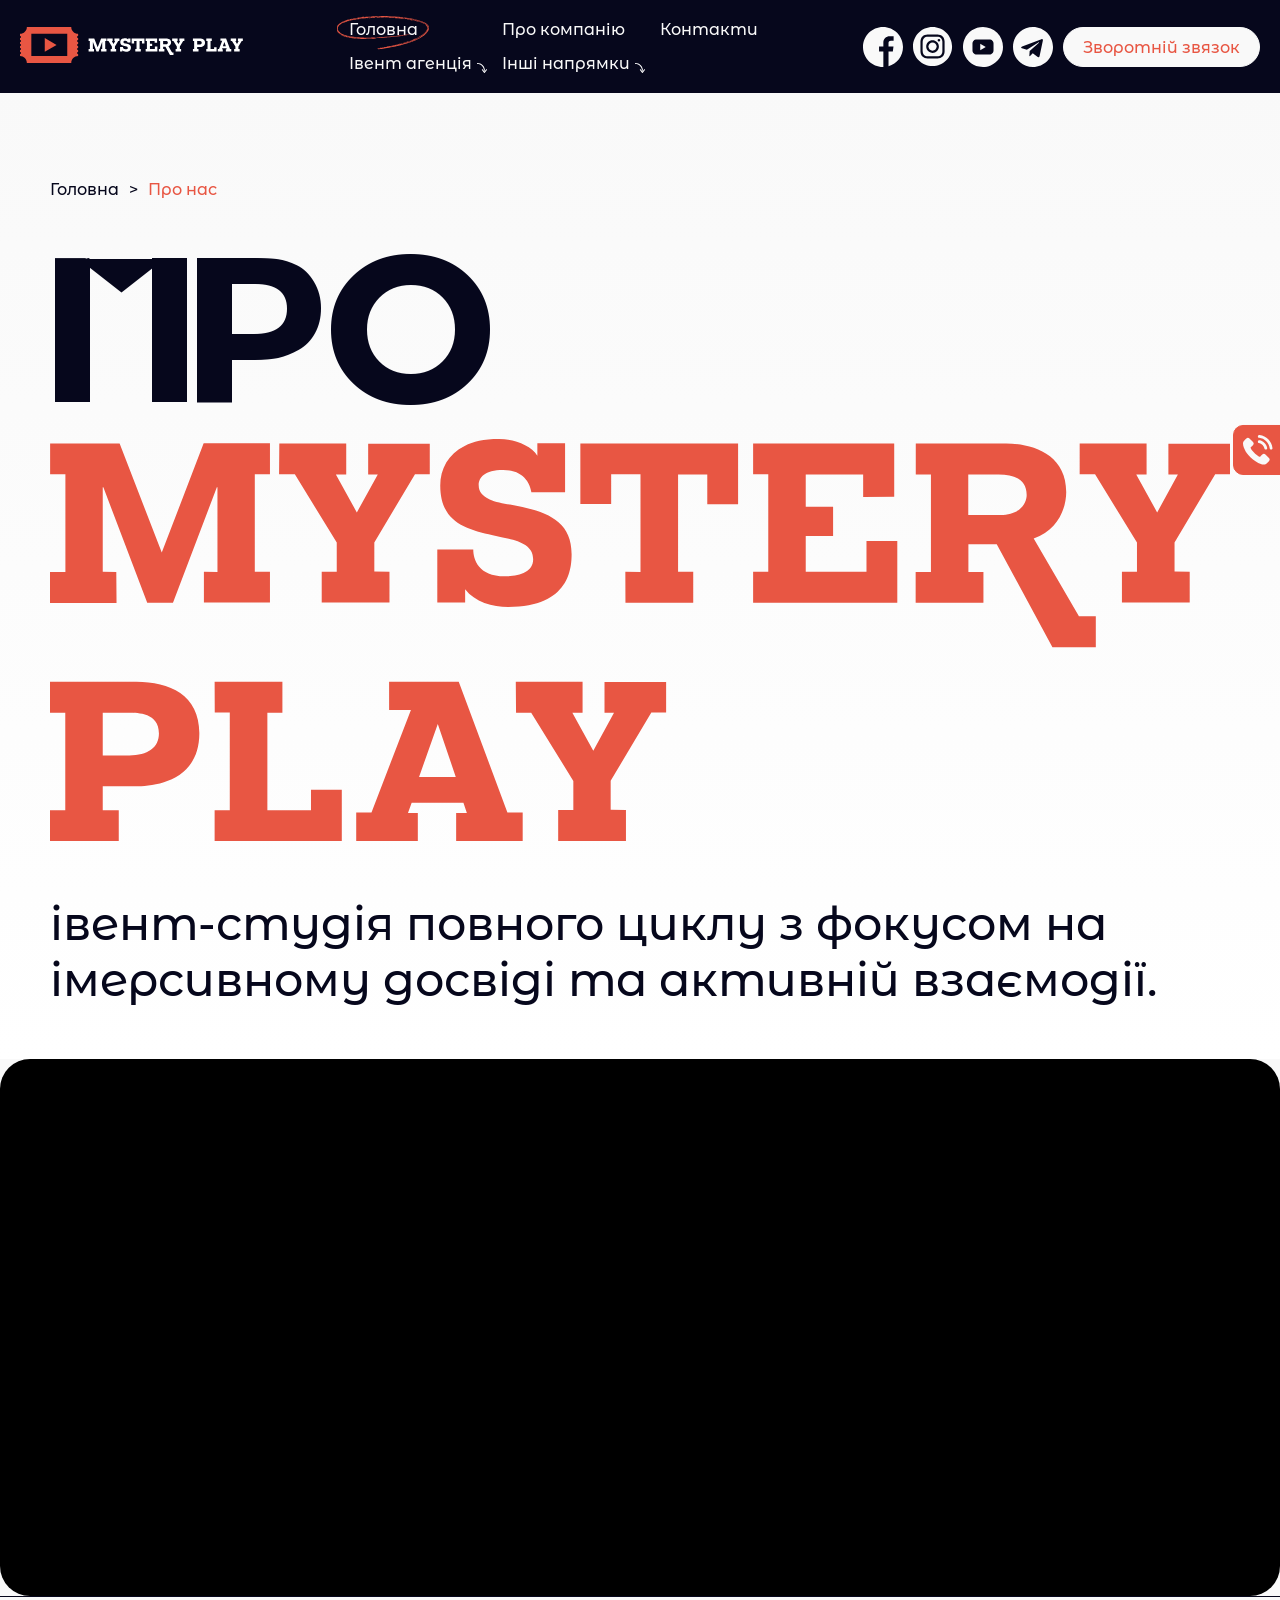
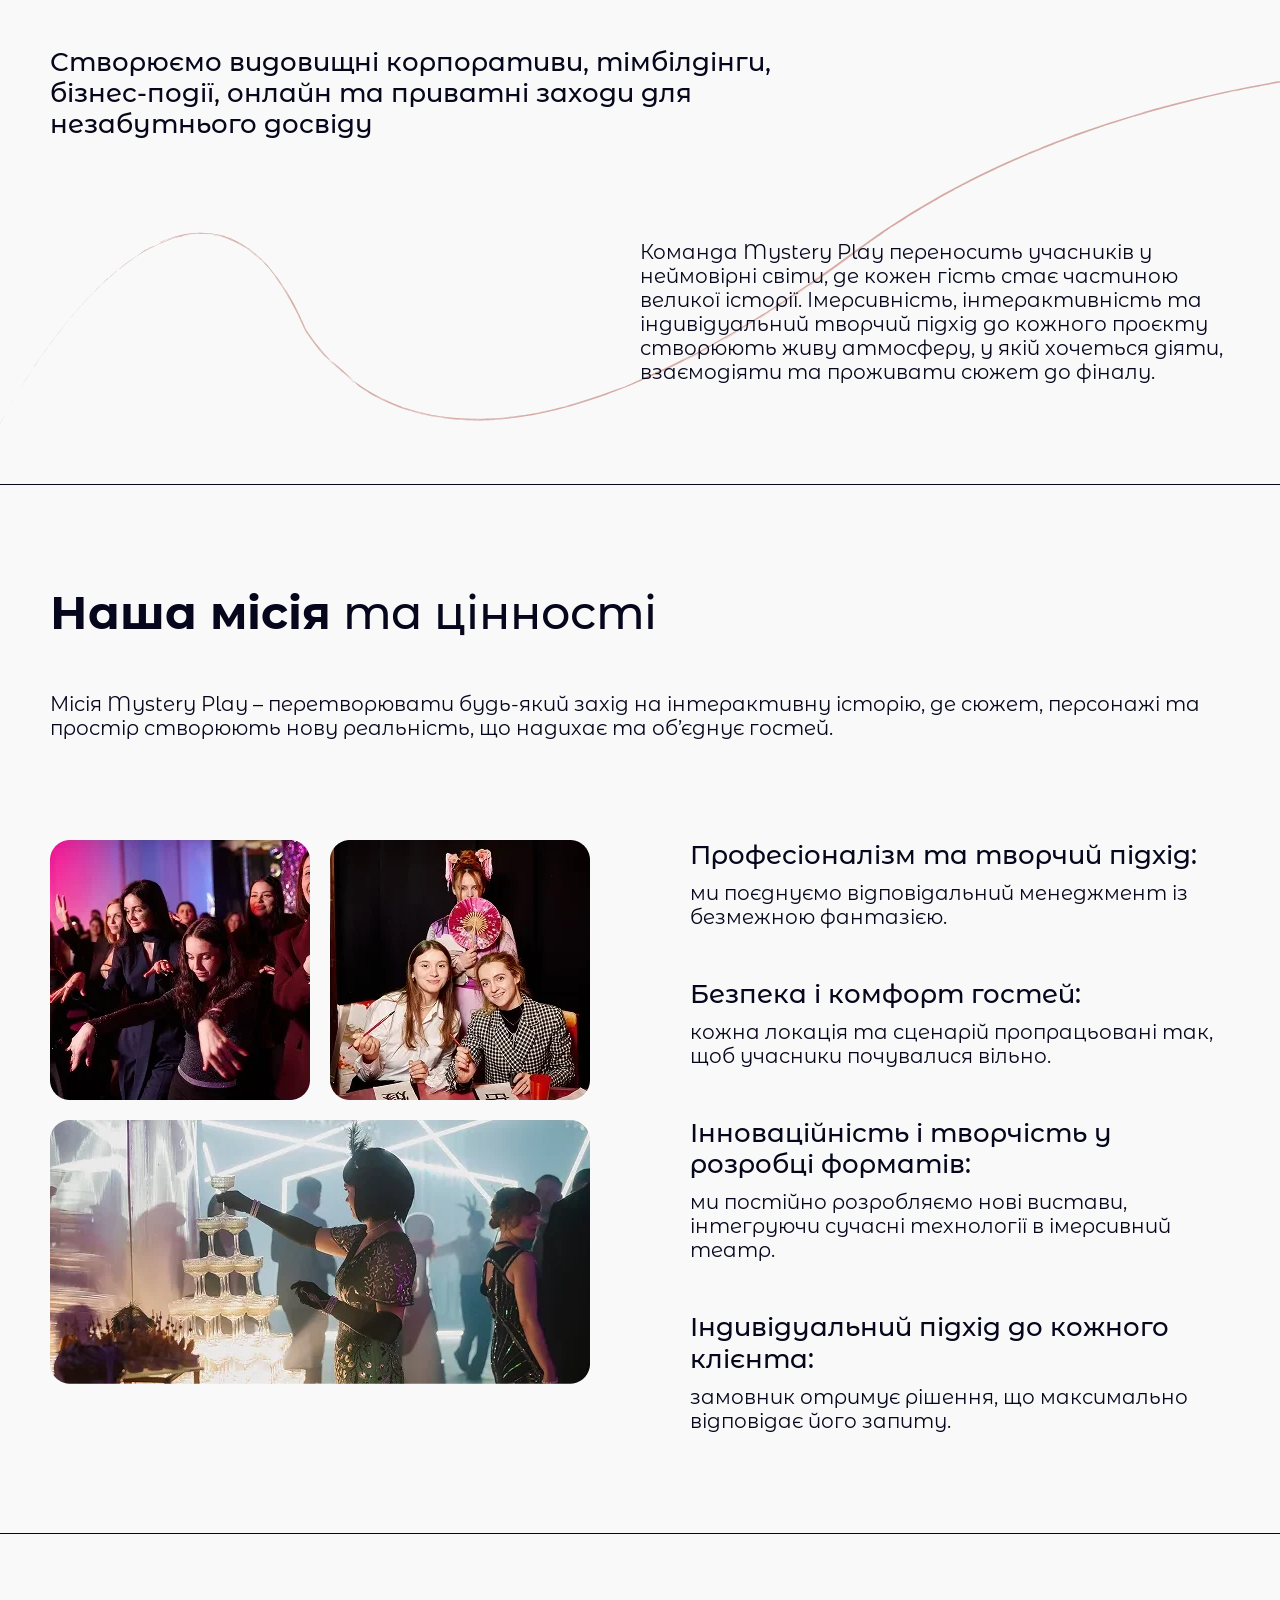
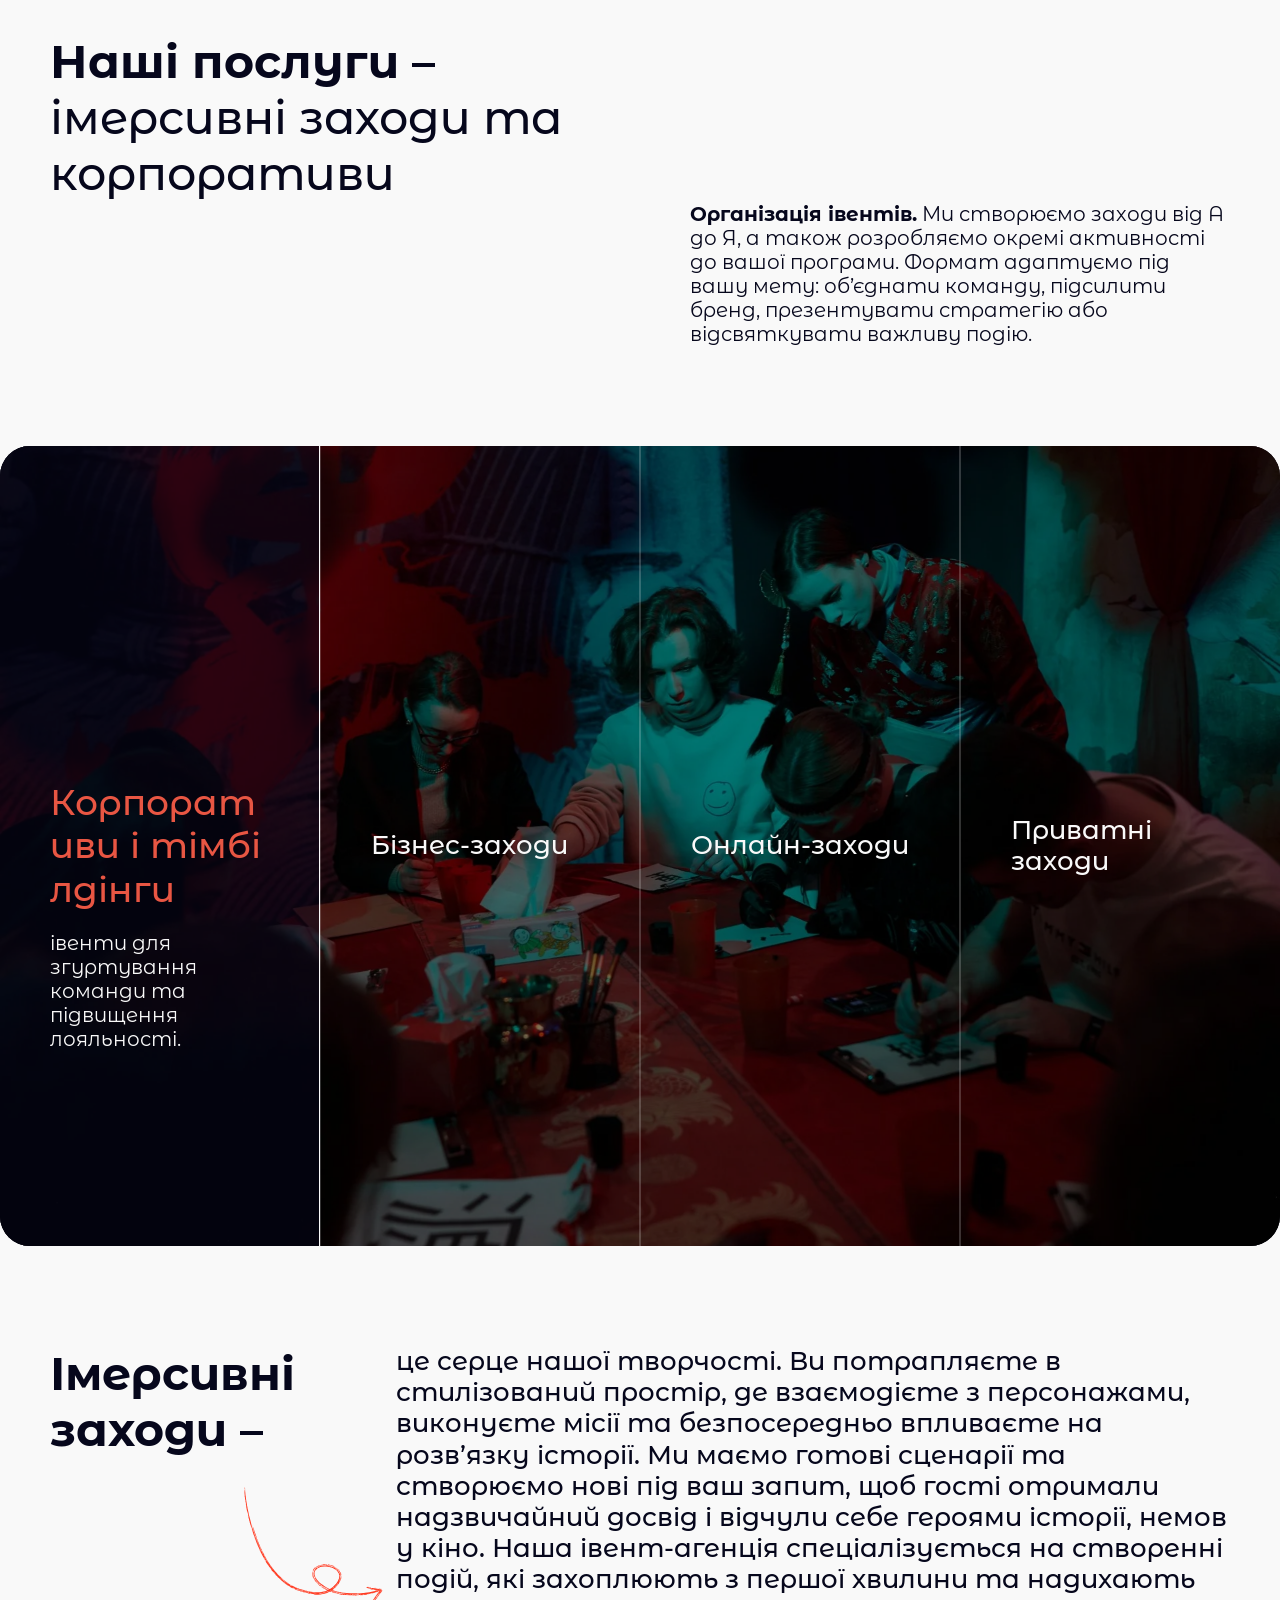
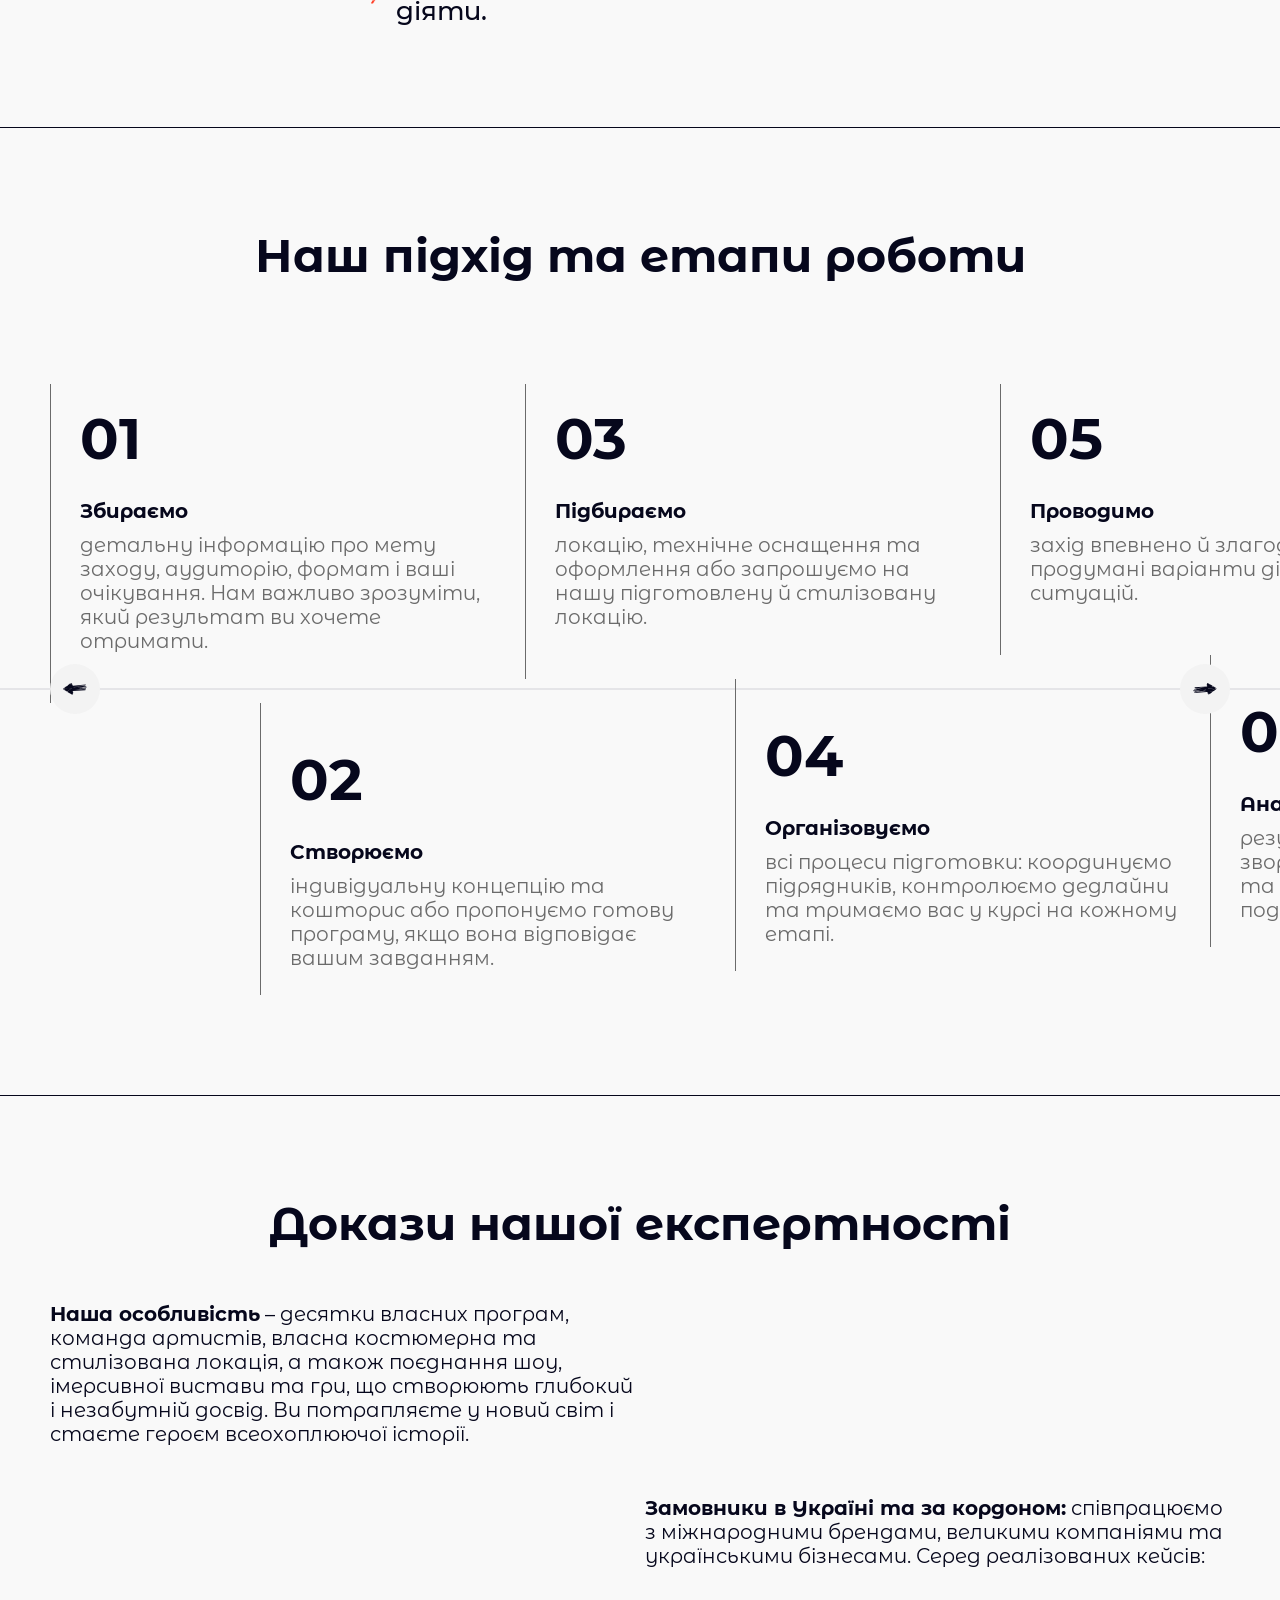
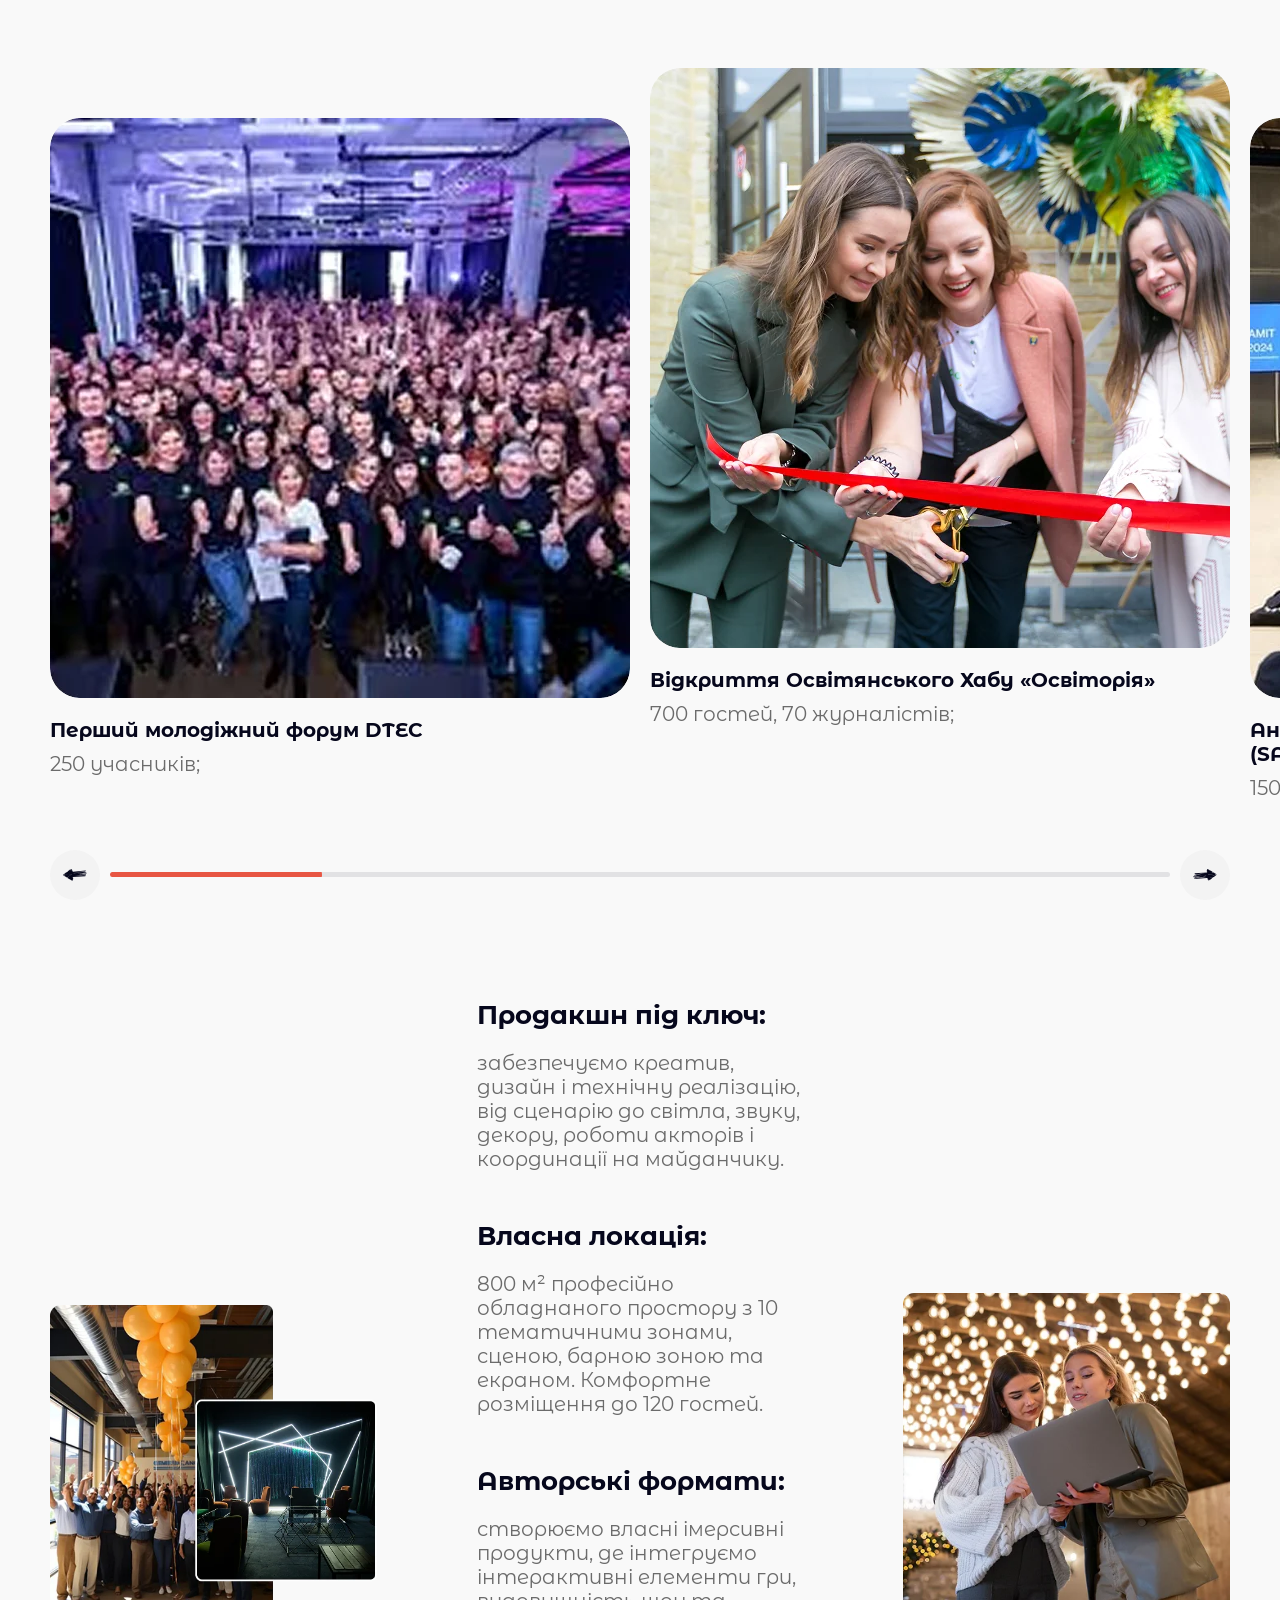
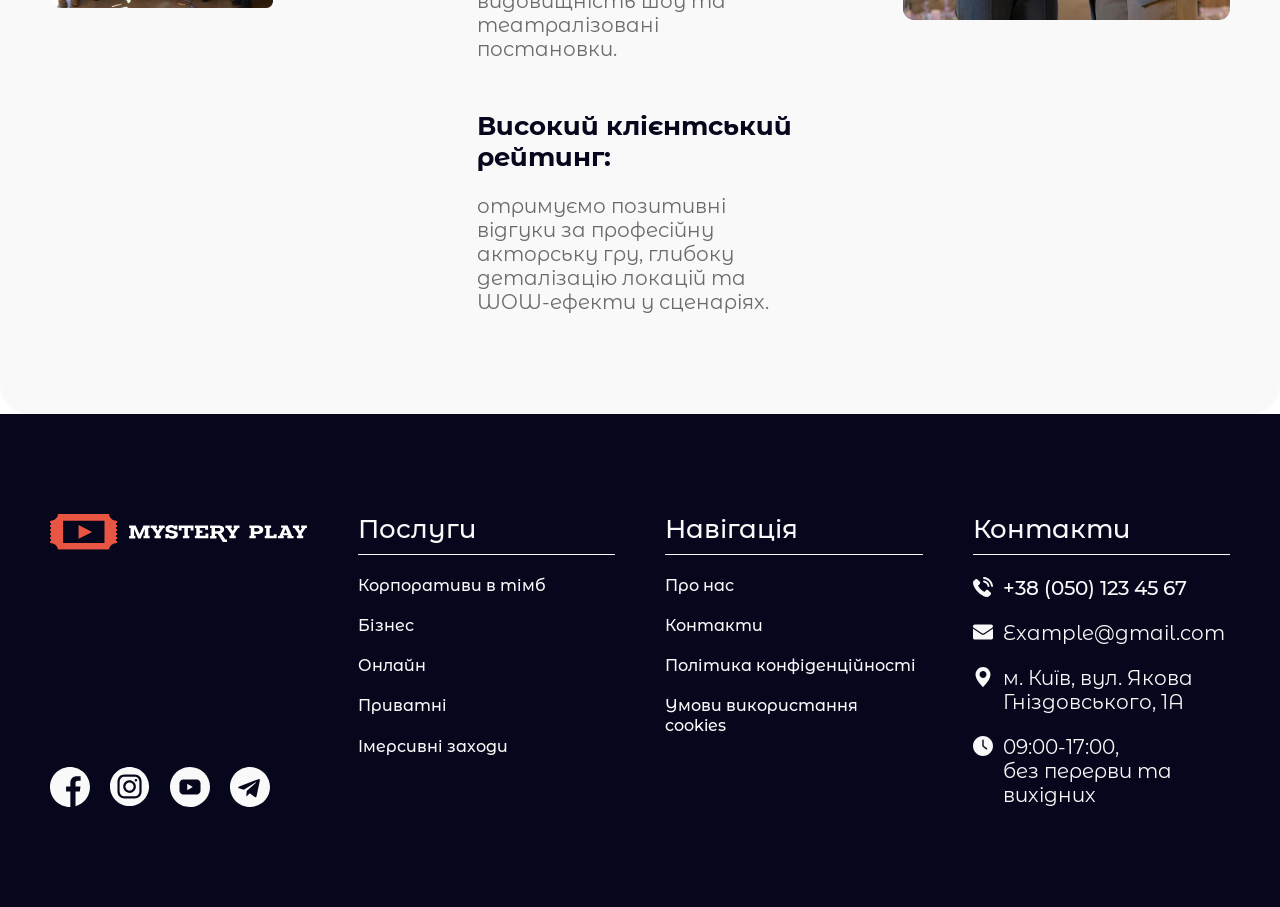
==== commit dbb69d71: "proofs section desktop" ====
--- a/about-us.html
+++ b/about-us.html
@@ -483,6 +483,129 @@
                      <strong>Замовники в Україні та за кордоном:</strong> співпрацюємо з міжнародними брендами, великими компаніями та українськими бізнесами. Серед реалізованих кейсів:
                   </div>
                </div>
+               <div class="proofs-slider">
+                  <div class="swiper">
+                     <div class="swiper-wrapper">
+                        <div class="swiper-slide proofs-slider-item">
+                           <div class="proofs-slider-item__img">
+                              <img src="./img/proofs1.webp" alt="">
+                           </div>
+                           <h3 class="proofs-slider-item__title basic-text basic-text--size-20 basic-text--weight-700 basic-text--color-black">
+                              Перший молодіжний форум DTEC
+                           </h3>
+                           <p class="proofs-slider-item__text basic-text basic-text--size-20">
+                              250 учасників;
+                           </p>
+                        </div>
+                        <div class="swiper-slide proofs-slider-item">
+                           <div class="proofs-slider-item__img">
+                              <img src="./img/proofs2.webp" alt="">
+                           </div>
+                           <h3 class="proofs-slider-item__title basic-text basic-text--size-20 basic-text--weight-700 basic-text--color-black">
+                              Відкриття Освітянського Хабу «Освіторія»
+                           </h3>
+                           <p class="proofs-slider-item__text basic-text basic-text--size-20">
+                              700 гостей, 70 журналістів;
+                           </p>
+                        </div>
+                        <div class="swiper-slide proofs-slider-item">
+                           <div class="proofs-slider-item__img">
+                              <img src="./img/proofs3.webp" alt="">
+                           </div>
+                           <h3 class="proofs-slider-item__title basic-text basic-text--size-20 basic-text--weight-700 basic-text--color-black">
+                              Антикорупційний імерсивний захід для USAID (SACCI)
+                           </h3>
+                           <p class="proofs-slider-item__text basic-text basic-text--size-20">
+                              150 учасників;
+                           </p>
+                        </div>
+                        <div class="swiper-slide proofs-slider-item">
+                           <div class="proofs-slider-item__img">
+                              <img src="./img/proofs4.webp" alt="">
+                           </div>
+                           <h3 class="proofs-slider-item__title basic-text basic-text--size-20 basic-text--weight-700 basic-text--color-black">
+                              День народження Jooble
+                           </h3>
+                           <p class="proofs-slider-item__text basic-text basic-text--size-20">
+                              150 гостей;
+                           </p>
+                        </div>
+                        <div class="swiper-slide proofs-slider-item">
+                           <div class="proofs-slider-item__img">
+                              <img src="./img/proofs5.webp" alt="">
+                           </div>
+                           <h3 class="proofs-slider-item__title basic-text basic-text--size-20 basic-text--weight-700 basic-text--color-black">
+                              Новорічний захід для TPG
+                           </h3>
+                           <p class="proofs-slider-item__text basic-text basic-text--size-20">
+                              250 гостей;
+                           </p>
+                        </div>
+                        <div class="swiper-slide proofs-slider-item">
+                           <div class="proofs-slider-item__img">
+                              <img src="./img/proofs6.webp" alt="">
+                           </div>
+                           <h3 class="proofs-slider-item__title basic-text basic-text--size-20 basic-text--weight-700 basic-text--color-black">
+                              Презентація маркетинг-концепції Nemiroff
+                           </h3>
+                           <p class="proofs-slider-item__text basic-text basic-text--size-20">
+                              100 гостей.
+                           </p>
+                        </div>
+                     </div>
+                  </div>
+                  <div class="nav-container">
+                     <div class="slider-arrow this-slider-arrow--prev">
+                        <svg xmlns="http://www.w3.org/2000/svg" width="24" height="12" fill="none"><path fill="#06071c" d="m9.7 11.4.2-.2V11q-.2 0-.2-.3 0-.4.2-.3l.2-.1.1-.3q.3-.2-.2-.3l-.3-.1.2-.2q.2 0 .3-.2v-.4l-.3-.1q-.6 0-.2-.2t.1-.4V8l12.4-.8q.3 0 .2-.3l-.5-.1h.1q1-.3.8-.4c0-.2-.2-.1-2 .1l-2.4.3h-.7l1-.1 4.1-.8c0-.2 0-.2-1.9.1a55 55 0 0 1-8.6.8h-.5.4l10.3-1.3q.5-.2.4-.5a102 102 0 0 0-11 1h-.3.4l7.6-1c-4.7.4-6 .5-2.6 0l4.5-.4c2.4-.2 2.3-.2 2.4-.4Q24 4 23 4h-1c-.8.2-.8.2-4.1.4q-7.4.6-1.6 0l7-1v-.3h-1.2V3l-.1-.3-2.7.2-8.7.7h-.2l12.4-1.3v-.4l-.1-.3-12.5 1.1-.5-.1q-.3-.2-.3-.8l-.1-.3-.2-.3L9 1l.2-.1q0-.3-.3-.3L8.8.4q0-.2-.3-.2h-.3Q8-.2 7.8.1H8q.2.2-.3.4l-.8.3h-.4q-.2.1 0 .4l-.2.1H6q-.2 0-.1.3l-.3.2q-.7 0-.6.3l-.2.3Q3.3 3.6 3 3.5q-.5.2-.5.4l-.4.4-.3.2L0 5.7q-.2 0 .3.5.5.3.3.4 0 .2.3.2t.5.2a43 43 0 0 0 7.4 4.4q.4.3.8 0m-1.2-.6q-.2 0 0-.1h.7l-.6.1zm-1-.5-.3-.2h.2l.3.1q0 .2.2.2H8zm-.8-.5h.1l.1.1zm1.6-1h.9H8zm-4.5-.5-1.4-1h.3q0 .3.2.2t.3.2 1 .2h1q-.1-.3.4-.3h.2l-.2.1-.2.2L5 8l-.4.2v.4h.1q.1.3-.9-.3m4.9-.1H9zm-2.4-.6h.4zm1-.1h1.3H7zM9 7.4h.2zm8.3-.5h.2zm-5.8 0h.2zm-9.7-.1q-.3-.1 0-.2H2q.3.3 0 .2zm8 0c0-.1.5-.2.7-.1zm-6.5-.4 5.5-.6-.2.2-3.8.3-1.3.1zM.8 6H.4l.1-.1q.3-.1.2 0 0 .2.5.2l.3.1q0 .2-.2.3h-.1zm9.3.2h.1zm4.6-.8h.2zm-9.4 0h.1zM1 5.4q.1-.3.3-.1L5 4.9l-2 .4c-2.4.3-2.2.3-2 0m4.6 0h.2zm.5 0h.2zm.8-.2h.7l-1 .1zM8.4 5h.4zm2.2-.3.2-.2 1.4-.1q3.6-.3.6 0zh-.2zm-5.3-.3q0-.1.1 0zm.4-.2h.2zm9.4 0h.3zm-8.9 0h.2zm9.6 0h.3zM6.7 4h.2zm9.7 0h.3zM7.1 4h.3zm10-.1h.3zM8 4l.7-.1-1 .1zm9.8 0h.2zm-4 0h.4zm4.5-.1h.4zm-3.4 0h.3zm4.4-.2h1.2l.8-.1-1 .1c-1 .2-1.7.2-1 0m.8-.4h.2zM4.7 2.9l.2-.1h.9l1.6-.2h1-1l-1.8.2c-1 .2-1 .2-.9 0m2-1.2h.2zm.5 0h.2zm.5-.1H8zm.8-.1h.3zM7 1.2 8.5 1q.5 0-.3.2zM8.2.6q.5-.3.2 0L8 .7z"/></svg>
+                     </div>
+                     <div class="nav-container__progressbar"></div>
+                     <div class="slider-arrow this-slider-arrow--next">
+                        <svg xmlns="http://www.w3.org/2000/svg" width="24" height="12" fill="none"><path fill="#06071c" d="m14.2.2-.2.1v.1q.2 0 .2.3 0 .4-.2.3l-.2.2-.2.2q-.2.3.3.3.2 0 .2.2L14 2q-.2 0-.2.2v.4q0 .2.3.2.5 0 .1.2-.3.1 0 .4l-12.5.9q-.3 0-.1.3H2q.5 0-.2.1-.8.1-.8.4l2.1-.2 2.3-.2h.7-1l-4 .9 1.8-.2a55 55 0 0 1 8.7-.8h.5-.4L1.4 6q-.5.3-.5.5a102 102 0 0 0 11-1h.3l-.3.1-7.6 1-2 .4C0 7 0 7 0 7.3q-.2.3.7.2H2c.8-.2.7-.2 4-.5q7.5-.4 1.6 0l-7 1v.3h1.2v.2q0 .3.2.3l2.7-.2 8.7-.6h.2l-3.2.4c-5.5.5-9.1.8-9.2 1v.5l12.6-1h.5q.3.3.3.8l.1.3.2.4v.2h-.2q0 .4.3.3l.2.2q0 .4.3.2l.3.1q.2.3.3 0v-.1q-.2-.1.3-.3.4-.3.7-.3h.5v-.4l.1-.2h.4v-.3l.4-.1q.7-.1.6-.4L19 9q1.4-1 1.8-1 .6 0 .6-.4s.2-.4.4-.4l.3-.2 1.6-1.2q.2 0-.3-.4-.4-.2-.4-.5l-.2-.1-.5-.2A43 43 0 0 0 15 .2q-.5-.4-.8 0m1.2.6-.8.1.7-.2m1 .4.3.2h-.5q0-.2-.2-.2l-.1-.1zm.8.5H17v-.1zm.5.3h-.2q.1-.2.2 0m-2.2.8h-.9H16zm4.5.5 1.5 1-.3-.1q0-.2-.3-.2l-.2-.1q.1-.2-1-.3l-1 .1q0 .3-.4.2H18h.3l.2-.2q0-.2.3-.2l.4-.1q.2-.3 0-.4v-.1zm-2.4.7h-.4zm-1.1 0h-1.3H17zm-1.6.1h-.1zm-8.3.5h-.2zm5.8 0h-.1zm9.8.2q.2 0 0 .1h-.3q-.2-.1 0-.2h.3m-8 0h-.7zm6.4.4-5.4.5.1-.1v-.1l3.9-.3zm2.5.2.4.3h-.2q-.1.3-.1 0t-.5-.1-.3-.2l.1-.2h.2zM13.7 5h-.2zm4.8.9h-.2zm4.2 0-.4.2-3.5.4 2-.4c2.3-.3 2.1-.3 1.9-.1m-4.6 0H18zm-.5.1h-.2zm-.8.1h-.7 1zm-1 .2q-.2 0 0 0m-.4 0H15zq.4 0 0 0m-1.7.3h-.2zm-.5.1L13 7l-1.3.2Q8 7.4 11 7zh.2zm5.3.3h-.2zm-.4 0q-.1.1-.2 0zm-9.4.2h-.3zm8.8 0h-.1zM8 7.3h-.3zm9.1 0H17zm-9.8 0q-.1.1-.2 0zm9.3 0q0 .1-.2 0zm-10 .1h-.2zm9.2.1H15h1zM6 7.5h-.3zm4 0h-.5zm-4.6 0h-.3zm3.5 0h-.3zm-4.5.2-1.2.1h-.7 1zm-.7.5h-.2zm15.3.4-.8.1-1.7.1h-.9 1l1.8-.2q1.3-.2.8 0m-4.1.8h-.2zm2.3.4H17zm-.5 0h-.2zm-.6 0H16zm-.7.2h-.4zm1.3.2-1.4.2q-.7 0 .2-.1zm-1.2.7q-.5.2-.1 0l.3-.2z"/></svg>
+                     </div>
+                  </div>
+               </div>
+            </div>
+         </section>
+         <section class="side-photos">
+            <div class="side-photos__img side-photos__img--left">
+               <img src="./img/side-photo1.webp" alt="">
+            </div>
+            <div class="side-photos-center">
+               <div class="side-photos-center__item">
+                  <h3 class="side-photos-center__title basic-text basic-text--size-26 basic-text--weight-700 basic-text--color-black">
+                     Продакшн під ключ: 
+                  </h3>
+                  <p class="side-photos-center__text basic-text basic-text--size-20">
+                     забезпечуємо креатив, дизайн і технічну реалізацію, від сценарію до світла, звуку, декору, роботи акторів і координації на майданчику.
+                  </p>
+               </div>
+               <div class="side-photos-center__item">
+                  <h3 class="side-photos-center__title basic-text basic-text--size-26 basic-text--weight-700 basic-text--color-black">
+                     Власна локація:
+                  </h3>
+                  <p class="side-photos-center__text basic-text basic-text--size-20">
+                     800 м² професійно обладнаного простору з 10 тематичними зонами, сценою, барною зоною та екраном. Комфортне розміщення до 120 гостей.
+                  </p>
+               </div>
+               <div class="side-photos-center__item">
+                  <h3 class="side-photos-center__title basic-text basic-text--size-26 basic-text--weight-700 basic-text--color-black">
+                     Авторські формати:
+                  </h3>
+                  <p class="side-photos-center__text basic-text basic-text--size-20">
+                     створюємо власні імерсивні продукти, де інтегруємо інтерактивні елементи гри, видовищність шоу та театралізовані постановки.
+                  </p>
+               </div>
+               <div class="side-photos-center__item">
+                  <h3 class="side-photos-center__title basic-text basic-text--size-26 basic-text--weight-700 basic-text--color-black">
+                     Високий клієнтський рейтинг:
+                  </h3>
+                  <p class="side-photos-center__text basic-text basic-text--size-20">
+                     отримуємо позитивні відгуки за професійну акторську гру, глибоку деталізацію локацій та WOW-ефекти у сценаріях.
+                  </p>
+               </div>
+            </div>
+            <div class="side-photos__img side-photos__img--right">
+               <img src="./img/side-photo2.webp" alt="">
             </div>
          </section>
       </main>
--- a/css/style.css
+++ b/css/style.css
@@ -1 +1 @@
-a,abbr,acronym,address,applet,big,blockquote,body,caption,cite,code,dd,del,dfn,div,dl,dt,em,fieldset,font,form,h1,h2,h3,h4,h5,h6,html,iframe,img,ins,kbd,label,legend,li,object,ol,p,pre,q,s,samp,small,span,strike,strong,sub,sup,table,tbody,td,tfoot,th,thead,tr,tt,ul,var{margin:0;padding:0;border:0;outline:0;font-weight:inherit;font-style:inherit;font-size:100%;font-family:inherit;vertical-align:baseline}:focus{outline:0}body{line-height:1;color:black;background:white}body *{-webkit-box-sizing:border-box;box-sizing:border-box}ol,ul{list-style:none}table{border-collapse:separate;border-spacing:0}caption,td,th{text-align:left;font-weight:normal}blockquote:after,blockquote:before,q:after,q:before{content:""}blockquote,q{quotes:"" ""}button{display:block;cursor:pointer;-webkit-transition:0.3s;transition:0.3s;-webkit-appearance:none;-moz-appearance:none;appearance:none;background:none;border:none;padding:0}button:hover{-webkit-transition:0.3s;transition:0.3s}a{display:inline-block;text-decoration:none;-webkit-transition:0.3s;transition:0.3s}a:focus,button:focus,img:focus,input:focus,li:focus{outline:none}button{-webkit-appearance:none;-moz-appearance:none;appearance:none}input::-webkit-input-placeholder{opacity:1}input::-moz-placeholder{opacity:1}input:-moz-placeholder{opacity:1}input:-ms-input-placeholder{opacity:1}textarea::-webkit-input-placeholder{opacity:1}textarea::-moz-placeholder{opacity:1}textarea:-moz-placeholder{opacity:1}textarea:-ms-input-placeholder{opacity:1}input,input[type=color],input[type=date],input[type=datetime-local],input[type=datetime],input[type=email],input[type=month],input[type=number],input[type=password],input[type=search],input[type=tel],input[type=text],input[type=time],input[type=url],input[type=week],option,select,select:focus,textarea{-webkit-box-shadow:none;box-shadow:none}@font-face{font-family:"Montserrat-Alternates";src:url("../fonts/MontserratAlternates-Bold.woff2") format("woff2");font-weight:700;font-style:normal;font-display:swap}@font-face{font-family:"Montserrat-Alternates";src:url("../fonts/MontserratAlternates-Medium.woff2") format("woff2");font-weight:500;font-style:normal;font-display:swap}@font-face{font-family:"Montserrat-Alternates";src:url("../fonts/MontserratAlternates-Black.woff2") format("woff2");font-weight:900;font-style:normal;font-display:swap}@font-face{font-family:"Montserrat-Alternates";src:url("../fonts/MontserratAlternates-Bold.woff2") format("woff2");font-weight:bold;font-style:normal;font-display:swap}@font-face{font-family:"Montserrat-Alternates";src:url("../fonts/MontserratAlternates-Regular.woff2") format("woff2");font-weight:normal;font-style:normal;font-display:swap}@font-face{font-family:"Montserrat-Alternates";src:url("../fonts/MontserratAlternates-Light.woff2") format("woff2");font-weight:300;font-style:normal;font-display:swap}@font-face{font-family:"Inter";src:url("../fonts/Inter18pt-Bold.woff2") format("woff2");font-weight:600;font-style:normal;font-display:swap}@font-face{font-family:"Inter";src:url("../fonts/Inter18pt-Medium.woff2") format("woff2");font-weight:500;font-style:normal;font-display:swap}@font-face{font-family:"Inter";src:url("../fonts/Inter18pt-Black.woff2") format("woff2");font-weight:900;font-style:normal;font-display:swap}@font-face{font-family:"Inter";src:url("../fonts/Inter18pt-Bold.woff2") format("woff2");font-weight:bold;font-style:normal;font-display:swap}@font-face{font-family:"Inter";src:url("../fonts/Inter18pt-Regular.woff2") format("woff2");font-weight:normal;font-style:normal;font-display:swap}@font-face{font-family:"Inter";src:url("../fonts/Inter18pt-Bold.woff2") format("woff2");font-weight:bold;font-style:normal;font-display:swap}@font-face{font-family:"Inter";src:url("../fonts/Inter18pt-Light.woff2") format("woff2");font-weight:300;font-style:normal;font-display:swap}@font-face{font-family:"P_napoli-bold";src:url("../fonts/P_napolibold-Bold.woff2") format("woff2");font-weight:700;font-style:normal;font-display:swap}@font-face{font-family:swiper-icons;src:url("data:application/font-woff;charset=utf-8;base64, [base64]//wADZ2x5ZgAAAywAAADMAAAD2MHtryVoZWFkAAABbAAAADAAAAA2E2+eoWhoZWEAAAGcAAAAHwAAACQC9gDzaG10eAAAAigAAAAZAAAArgJkABFsb2NhAAAC0AAAAFoAAABaFQAUGG1heHAAAAG8AAAAHwAAACAAcABAbmFtZQAAA/gAAAE5AAACXvFdBwlwb3N0AAAFNAAAAGIAAACE5s74hXjaY2BkYGAAYpf5Hu/j+W2+MnAzMYDAzaX6QjD6/4//Bxj5GA8AuRwMYGkAPywL13jaY2BkYGA88P8Agx4j+/8fQDYfA1AEBWgDAIB2BOoAeNpjYGRgYNBh4GdgYgABEMnIABJzYNADCQAACWgAsQB42mNgYfzCOIGBlYGB0YcxjYGBwR1Kf2WQZGhhYGBiYGVmgAFGBiQQkOaawtDAoMBQxXjg/wEGPcYDDA4wNUA2CCgwsAAAO4EL6gAAeNpj2M0gyAACqxgGNWBkZ2D4/wMA+xkDdgAAAHjaY2BgYGaAYBkGRgYQiAHyGMF8FgYHIM3DwMHABGQrMOgyWDLEM1T9/w8UBfEMgLzE////P/5//f/V/xv+r4eaAAeMbAxwIUYmIMHEgKYAYjUcsDAwsLKxc3BycfPw8jEQA/[base64]/uznmfPFBNODM2K7MTQ45YEAZqGP81AmGGcF3iPqOop0r1SPTaTbVkfUe4HXj97wYE+yNwWYxwWu4v1ugWHgo3S1XdZEVqWM7ET0cfnLGxWfkgR42o2PvWrDMBSFj/IHLaF0zKjRgdiVMwScNRAoWUoH78Y2icB/yIY09An6AH2Bdu/UB+yxopYshQiEvnvu0dURgDt8QeC8PDw7Fpji3fEA4z/PEJ6YOB5hKh4dj3EvXhxPqH/SKUY3rJ7srZ4FZnh1PMAtPhwP6fl2PMJMPDgeQ4rY8YT6Gzao0eAEA409DuggmTnFnOcSCiEiLMgxCiTI6Cq5DZUd3Qmp10vO0LaLTd2cjN4fOumlc7lUYbSQcZFkutRG7g6JKZKy0RmdLY680CDnEJ+UMkpFFe1RN7nxdVpXrC4aTtnaurOnYercZg2YVmLN/d/gczfEimrE/fs/bOuq29Zmn8tloORaXgZgGa78yO9/cnXm2BpaGvq25Dv9S4E9+5SIc9PqupJKhYFSSl47+Qcr1mYNAAAAeNptw0cKwkAAAMDZJA8Q7OUJvkLsPfZ6zFVERPy8qHh2YER+3i/BP83vIBLLySsoKimrqKqpa2hp6+jq6RsYGhmbmJqZSy0sraxtbO3sHRydnEMU4uR6yx7JJXveP7WrDycAAAAAAAH//wACeNpjYGRgYOABYhkgZgJCZgZNBkYGLQZtIJsFLMYAAAw3ALgAeNolizEKgDAQBCchRbC2sFER0YD6qVQiBCv/H9ezGI6Z5XBAw8CBK/m5iQQVauVbXLnOrMZv2oLdKFa8Pjuru2hJzGabmOSLzNMzvutpB3N42mNgZGBg4GKQYzBhYMxJLMlj4GBgAYow/P/PAJJhLM6sSoWKfWCAAwDAjgbRAAB42mNgYGBkAIIbCZo5IPrmUn0hGA0AO8EFTQAA");font-weight:400;font-style:normal}:root{--swiper-theme-color:#007aff}:host{position:relative;display:block;margin-left:auto;margin-right:auto;z-index:1}.swiper{margin-left:auto;margin-right:auto;position:relative;overflow:hidden;list-style:none;padding:0;z-index:1;display:block}.swiper-vertical>.swiper-wrapper{-webkit-box-orient:vertical;-webkit-box-direction:normal;-ms-flex-direction:column;flex-direction:column}.swiper-wrapper{position:relative;width:100%;height:100%;z-index:1;display:-webkit-box;display:-ms-flexbox;display:flex;-webkit-transition-property:-webkit-transform;transition-property:-webkit-transform;transition-property:transform;transition-property:transform,-webkit-transform;-webkit-transition-timing-function:var(--swiper-wrapper-transition-timing-function,initial);transition-timing-function:var(--swiper-wrapper-transition-timing-function,initial);-webkit-box-sizing:content-box;box-sizing:content-box}.swiper-android .swiper-slide,.swiper-ios .swiper-slide,.swiper-wrapper{-webkit-transform:translate3d(0px,0,0);transform:translate3d(0px,0,0)}.swiper-horizontal{-ms-touch-action:pan-y;touch-action:pan-y}.swiper-vertical{-ms-touch-action:pan-x;touch-action:pan-x}.swiper-slide{-ms-flex-negative:0;flex-shrink:0;width:100%;height:100%;position:relative;-webkit-transition-property:-webkit-transform;transition-property:-webkit-transform;transition-property:transform;transition-property:transform,-webkit-transform;display:block}.swiper-slide-invisible-blank{visibility:hidden}.swiper-autoheight,.swiper-autoheight .swiper-slide{height:auto}.swiper-autoheight .swiper-wrapper{-webkit-box-align:start;-ms-flex-align:start;align-items:flex-start;-webkit-transition-property:height,-webkit-transform;transition-property:height,-webkit-transform;transition-property:transform,height;transition-property:transform,height,-webkit-transform}.swiper-backface-hidden .swiper-slide{-webkit-transform:translateZ(0);transform:translateZ(0);-webkit-backface-visibility:hidden;backface-visibility:hidden}.swiper-3d.swiper-css-mode .swiper-wrapper{-webkit-perspective:1200px;perspective:1200px}.swiper-3d .swiper-wrapper{-webkit-transform-style:preserve-3d;transform-style:preserve-3d}.swiper-3d{-webkit-perspective:1200px;perspective:1200px}.swiper-3d .swiper-cube-shadow,.swiper-3d .swiper-slide{-webkit-transform-style:preserve-3d;transform-style:preserve-3d}.swiper-css-mode>.swiper-wrapper{overflow:auto;scrollbar-width:none;-ms-overflow-style:none}.swiper-css-mode>.swiper-wrapper::-webkit-scrollbar{display:none}.swiper-css-mode>.swiper-wrapper>.swiper-slide{scroll-snap-align:start start}.swiper-css-mode.swiper-horizontal>.swiper-wrapper{-ms-scroll-snap-type:x mandatory;scroll-snap-type:x mandatory}.swiper-css-mode.swiper-vertical>.swiper-wrapper{-ms-scroll-snap-type:y mandatory;scroll-snap-type:y mandatory}.swiper-css-mode.swiper-free-mode>.swiper-wrapper{-ms-scroll-snap-type:none;scroll-snap-type:none}.swiper-css-mode.swiper-free-mode>.swiper-wrapper>.swiper-slide{scroll-snap-align:none}.swiper-css-mode.swiper-centered>.swiper-wrapper:before{content:"";-ms-flex-negative:0;flex-shrink:0;-webkit-box-ordinal-group:10000;-ms-flex-order:9999;order:9999}.swiper-css-mode.swiper-centered>.swiper-wrapper>.swiper-slide{scroll-snap-align:center center;scroll-snap-stop:always}.swiper-css-mode.swiper-centered.swiper-horizontal>.swiper-wrapper>.swiper-slide:first-child{-webkit-margin-start:var(--swiper-centered-offset-before);margin-inline-start:var(--swiper-centered-offset-before)}.swiper-css-mode.swiper-centered.swiper-horizontal>.swiper-wrapper:before{height:100%;min-height:1px;width:var(--swiper-centered-offset-after)}.swiper-css-mode.swiper-centered.swiper-vertical>.swiper-wrapper>.swiper-slide:first-child{-webkit-margin-before:var(--swiper-centered-offset-before);margin-block-start:var(--swiper-centered-offset-before)}.swiper-css-mode.swiper-centered.swiper-vertical>.swiper-wrapper:before{width:100%;min-width:1px;height:var(--swiper-centered-offset-after)}.swiper-3d .swiper-slide-shadow,.swiper-3d .swiper-slide-shadow-bottom,.swiper-3d .swiper-slide-shadow-left,.swiper-3d .swiper-slide-shadow-right,.swiper-3d .swiper-slide-shadow-top{position:absolute;left:0;top:0;width:100%;height:100%;pointer-events:none;z-index:10}.swiper-3d .swiper-slide-shadow{background:rgba(0,0,0,0.15)}.swiper-3d .swiper-slide-shadow-left{background-image:-webkit-gradient(linear,right top,left top,from(rgba(0,0,0,0.5)),to(rgba(0,0,0,0)));background-image:linear-gradient(to left,rgba(0,0,0,0.5),rgba(0,0,0,0))}.swiper-3d .swiper-slide-shadow-right{background-image:-webkit-gradient(linear,left top,right top,from(rgba(0,0,0,0.5)),to(rgba(0,0,0,0)));background-image:linear-gradient(to right,rgba(0,0,0,0.5),rgba(0,0,0,0))}.swiper-3d .swiper-slide-shadow-top{background-image:-webkit-gradient(linear,left bottom,left top,from(rgba(0,0,0,0.5)),to(rgba(0,0,0,0)));background-image:linear-gradient(to top,rgba(0,0,0,0.5),rgba(0,0,0,0))}.swiper-3d .swiper-slide-shadow-bottom{background-image:-webkit-gradient(linear,left top,left bottom,from(rgba(0,0,0,0.5)),to(rgba(0,0,0,0)));background-image:linear-gradient(to bottom,rgba(0,0,0,0.5),rgba(0,0,0,0))}.swiper-lazy-preloader{width:42px;height:42px;position:absolute;left:50%;top:50%;margin-left:-21px;margin-top:-21px;z-index:10;-webkit-transform-origin:50%;transform-origin:50%;-webkit-box-sizing:border-box;box-sizing:border-box;border:4px solid var(--swiper-preloader-color,var(--swiper-theme-color));border-radius:50%;border-top-color:transparent}.swiper-watch-progress .swiper-slide-visible .swiper-lazy-preloader,.swiper:not(.swiper-watch-progress) .swiper-lazy-preloader{-webkit-animation:swiper-preloader-spin 1s infinite linear;animation:swiper-preloader-spin 1s infinite linear}.swiper-lazy-preloader-white{--swiper-preloader-color:#fff}.swiper-lazy-preloader-black{--swiper-preloader-color:#000}@-webkit-keyframes swiper-preloader-spin{0%{-webkit-transform:rotate(0deg);transform:rotate(0deg)}to{-webkit-transform:rotate(360deg);transform:rotate(360deg)}}@keyframes swiper-preloader-spin{0%{-webkit-transform:rotate(0deg);transform:rotate(0deg)}to{-webkit-transform:rotate(360deg);transform:rotate(360deg)}}.swiper-virtual .swiper-slide{-webkit-backface-visibility:hidden;-webkit-transform:translateZ(0);transform:translateZ(0)}.swiper-virtual.swiper-css-mode .swiper-wrapper:after{content:"";position:absolute;left:0;top:0;pointer-events:none}.swiper-virtual.swiper-css-mode.swiper-horizontal .swiper-wrapper:after{height:1px;width:var(--swiper-virtual-size)}.swiper-virtual.swiper-css-mode.swiper-vertical .swiper-wrapper:after{width:1px;height:var(--swiper-virtual-size)}:root{--swiper-navigation-size:44px}.swiper-button-next,.swiper-button-prev{position:absolute;top:var(--swiper-navigation-top-offset,50%);width:calc(var(--swiper-navigation-size) / 44 * 27);height:var(--swiper-navigation-size);margin-top:calc(0px - var(--swiper-navigation-size) / 2);z-index:10;cursor:pointer;display:-webkit-box;display:-ms-flexbox;display:flex;-webkit-box-align:center;-ms-flex-align:center;align-items:center;-webkit-box-pack:center;-ms-flex-pack:center;justify-content:center;color:var(--swiper-navigation-color,var(--swiper-theme-color))}.swiper-button-next.swiper-button-disabled,.swiper-button-prev.swiper-button-disabled{opacity:0.35;cursor:auto;pointer-events:none}.swiper-button-next.swiper-button-hidden,.swiper-button-prev.swiper-button-hidden{opacity:0;cursor:auto;pointer-events:none}.swiper-navigation-disabled .swiper-button-next,.swiper-navigation-disabled .swiper-button-prev{display:none!important}.swiper-button-next svg,.swiper-button-prev svg{width:100%;height:100%;-o-object-fit:contain;object-fit:contain;-webkit-transform-origin:center;transform-origin:center}.swiper-rtl .swiper-button-next svg,.swiper-rtl .swiper-button-prev svg{-webkit-transform:rotate(180deg);transform:rotate(180deg)}.swiper-button-prev,.swiper-rtl .swiper-button-next{left:var(--swiper-navigation-sides-offset,10px);right:auto}.swiper-button-next,.swiper-rtl .swiper-button-prev{right:var(--swiper-navigation-sides-offset,10px);left:auto}.swiper-button-lock{display:none}.swiper-button-next:after,.swiper-button-prev:after{font-family:swiper-icons;font-size:var(--swiper-navigation-size);text-transform:none!important;letter-spacing:0;font-variant:initial;line-height:1}.swiper-button-prev:after,.swiper-rtl .swiper-button-next:after{content:"prev"}.swiper-button-next,.swiper-rtl .swiper-button-prev{right:var(--swiper-navigation-sides-offset,10px);left:auto}.swiper-button-next:after,.swiper-rtl .swiper-button-prev:after{content:"next"}.swiper-pagination{position:absolute;text-align:center;-webkit-transition:0.3s opacity;transition:0.3s opacity;-webkit-transform:translate3d(0,0,0);transform:translate3d(0,0,0);z-index:10}.swiper-pagination.swiper-pagination-hidden{opacity:0}.swiper-pagination-disabled>.swiper-pagination,.swiper-pagination.swiper-pagination-disabled{display:none!important}.swiper-horizontal>.swiper-pagination-bullets,.swiper-pagination-bullets.swiper-pagination-horizontal,.swiper-pagination-custom,.swiper-pagination-fraction{bottom:var(--swiper-pagination-bottom,8px);top:var(--swiper-pagination-top,auto);left:0;width:100%}.swiper-pagination-bullets-dynamic{overflow:hidden;font-size:0}.swiper-pagination-bullets-dynamic .swiper-pagination-bullet{-webkit-transform:scale(0.33);transform:scale(0.33);position:relative}.swiper-pagination-bullets-dynamic .swiper-pagination-bullet-active{-webkit-transform:scale(1);transform:scale(1)}.swiper-pagination-bullets-dynamic .swiper-pagination-bullet-active-main{-webkit-transform:scale(1);transform:scale(1)}.swiper-pagination-bullets-dynamic .swiper-pagination-bullet-active-prev{-webkit-transform:scale(0.66);transform:scale(0.66)}.swiper-pagination-bullets-dynamic .swiper-pagination-bullet-active-prev-prev{-webkit-transform:scale(0.33);transform:scale(0.33)}.swiper-pagination-bullets-dynamic .swiper-pagination-bullet-active-next{-webkit-transform:scale(0.66);transform:scale(0.66)}.swiper-pagination-bullets-dynamic .swiper-pagination-bullet-active-next-next{-webkit-transform:scale(0.33);transform:scale(0.33)}.swiper-pagination-bullet{width:var(--swiper-pagination-bullet-width,var(--swiper-pagination-bullet-size,8px));height:var(--swiper-pagination-bullet-height,var(--swiper-pagination-bullet-size,8px));display:inline-block;border-radius:var(--swiper-pagination-bullet-border-radius,50%);background:var(--swiper-pagination-bullet-inactive-color,#000);opacity:var(--swiper-pagination-bullet-inactive-opacity,0.2)}button.swiper-pagination-bullet{border:none;margin:0;padding:0;-webkit-box-shadow:none;box-shadow:none;-webkit-appearance:none;-moz-appearance:none;appearance:none}.swiper-pagination-clickable .swiper-pagination-bullet{cursor:pointer}.swiper-pagination-bullet:only-child{display:none!important}.swiper-pagination-bullet-active{opacity:var(--swiper-pagination-bullet-opacity,1);background:var(--swiper-pagination-color,var(--swiper-theme-color))}.swiper-pagination-vertical.swiper-pagination-bullets,.swiper-vertical>.swiper-pagination-bullets{right:var(--swiper-pagination-right,8px);left:var(--swiper-pagination-left,auto);top:50%;-webkit-transform:translate3d(0px,-50%,0);transform:translate3d(0px,-50%,0)}.swiper-pagination-vertical.swiper-pagination-bullets .swiper-pagination-bullet,.swiper-vertical>.swiper-pagination-bullets .swiper-pagination-bullet{margin:var(--swiper-pagination-bullet-vertical-gap,6px) 0;display:block}.swiper-pagination-vertical.swiper-pagination-bullets.swiper-pagination-bullets-dynamic,.swiper-vertical>.swiper-pagination-bullets.swiper-pagination-bullets-dynamic{top:50%;-webkit-transform:translateY(-50%);transform:translateY(-50%);width:8px}.swiper-pagination-vertical.swiper-pagination-bullets.swiper-pagination-bullets-dynamic .swiper-pagination-bullet,.swiper-vertical>.swiper-pagination-bullets.swiper-pagination-bullets-dynamic .swiper-pagination-bullet{display:inline-block;-webkit-transition:0.2s top,0.2s -webkit-transform;transition:0.2s top,0.2s -webkit-transform;transition:0.2s transform,0.2s top;transition:0.2s transform,0.2s top,0.2s -webkit-transform}.swiper-horizontal>.swiper-pagination-bullets .swiper-pagination-bullet,.swiper-pagination-horizontal.swiper-pagination-bullets .swiper-pagination-bullet{margin:0 var(--swiper-pagination-bullet-horizontal-gap,4px)}.swiper-horizontal>.swiper-pagination-bullets.swiper-pagination-bullets-dynamic,.swiper-pagination-horizontal.swiper-pagination-bullets.swiper-pagination-bullets-dynamic{left:50%;-webkit-transform:translateX(-50%);transform:translateX(-50%);white-space:nowrap}.swiper-horizontal>.swiper-pagination-bullets.swiper-pagination-bullets-dynamic .swiper-pagination-bullet,.swiper-pagination-horizontal.swiper-pagination-bullets.swiper-pagination-bullets-dynamic .swiper-pagination-bullet{-webkit-transition:0.2s left,0.2s -webkit-transform;transition:0.2s left,0.2s -webkit-transform;transition:0.2s transform,0.2s left;transition:0.2s transform,0.2s left,0.2s -webkit-transform}.swiper-horizontal.swiper-rtl>.swiper-pagination-bullets-dynamic .swiper-pagination-bullet{-webkit-transition:0.2s right,0.2s -webkit-transform;transition:0.2s right,0.2s -webkit-transform;transition:0.2s transform,0.2s right;transition:0.2s transform,0.2s right,0.2s -webkit-transform}.swiper-pagination-fraction{color:var(--swiper-pagination-fraction-color,inherit)}.swiper-pagination-progressbar{background:var(--swiper-pagination-progressbar-bg-color,rgba(0,0,0,0.25));position:absolute}.swiper-pagination-progressbar .swiper-pagination-progressbar-fill{background:var(--swiper-pagination-color,var(--swiper-theme-color));position:absolute;left:0;top:0;width:100%;height:100%;-webkit-transform:scale(0);transform:scale(0);-webkit-transform-origin:left top;transform-origin:left top}.swiper-rtl .swiper-pagination-progressbar .swiper-pagination-progressbar-fill{-webkit-transform-origin:right top;transform-origin:right top}.swiper-horizontal>.swiper-pagination-progressbar,.swiper-pagination-progressbar.swiper-pagination-horizontal,.swiper-pagination-progressbar.swiper-pagination-vertical.swiper-pagination-progressbar-opposite,.swiper-vertical>.swiper-pagination-progressbar.swiper-pagination-progressbar-opposite{width:100%;height:var(--swiper-pagination-progressbar-size,4px);left:0;top:0}.swiper-horizontal>.swiper-pagination-progressbar.swiper-pagination-progressbar-opposite,.swiper-pagination-progressbar.swiper-pagination-horizontal.swiper-pagination-progressbar-opposite,.swiper-pagination-progressbar.swiper-pagination-vertical,.swiper-vertical>.swiper-pagination-progressbar{width:var(--swiper-pagination-progressbar-size,4px);height:100%;left:0;top:0}.swiper-pagination-lock{display:none}.swiper-scrollbar{border-radius:var(--swiper-scrollbar-border-radius,10px);position:relative;-ms-touch-action:none;touch-action:none;background:var(--swiper-scrollbar-bg-color,rgba(0,0,0,0.1))}.swiper-scrollbar-disabled>.swiper-scrollbar,.swiper-scrollbar.swiper-scrollbar-disabled{display:none!important}.swiper-horizontal>.swiper-scrollbar,.swiper-scrollbar.swiper-scrollbar-horizontal{position:absolute;left:var(--swiper-scrollbar-sides-offset,1%);bottom:var(--swiper-scrollbar-bottom,4px);top:var(--swiper-scrollbar-top,auto);z-index:50;height:var(--swiper-scrollbar-size,4px);width:calc(100% - 2 * var(--swiper-scrollbar-sides-offset, 1%))}.swiper-scrollbar.swiper-scrollbar-vertical,.swiper-vertical>.swiper-scrollbar{position:absolute;left:var(--swiper-scrollbar-left,auto);right:var(--swiper-scrollbar-right,4px);top:var(--swiper-scrollbar-sides-offset,1%);z-index:50;width:var(--swiper-scrollbar-size,4px);height:calc(100% - 2 * var(--swiper-scrollbar-sides-offset, 1%))}.swiper-scrollbar-drag{height:100%;width:100%;position:relative;background:var(--swiper-scrollbar-drag-bg-color,rgba(0,0,0,0.5));border-radius:var(--swiper-scrollbar-border-radius,10px);left:0;top:0}.swiper-scrollbar-cursor-drag{cursor:move}.swiper-scrollbar-lock{display:none}.swiper-zoom-container{width:100%;height:100%;display:-webkit-box;display:-ms-flexbox;display:flex;-webkit-box-pack:center;-ms-flex-pack:center;justify-content:center;-webkit-box-align:center;-ms-flex-align:center;align-items:center;text-align:center}.swiper-zoom-container>canvas,.swiper-zoom-container>img,.swiper-zoom-container>svg{max-width:100%;max-height:100%;-o-object-fit:contain;object-fit:contain}.swiper-slide-zoomed{cursor:move;-ms-touch-action:none;touch-action:none}.swiper .swiper-notification{position:absolute;left:0;top:0;pointer-events:none;opacity:0;z-index:-1000}.swiper-free-mode>.swiper-wrapper{-webkit-transition-timing-function:ease-out;transition-timing-function:ease-out;margin:0 auto}.swiper-grid>.swiper-wrapper{-ms-flex-wrap:wrap;flex-wrap:wrap}.swiper-grid-column>.swiper-wrapper{-ms-flex-wrap:wrap;flex-wrap:wrap;-webkit-box-orient:vertical;-webkit-box-direction:normal;-ms-flex-direction:column;flex-direction:column}.swiper-fade.swiper-free-mode .swiper-slide{-webkit-transition-timing-function:ease-out;transition-timing-function:ease-out}.swiper-fade .swiper-slide{pointer-events:none;-webkit-transition-property:opacity;transition-property:opacity}.swiper-fade .swiper-slide .swiper-slide{pointer-events:none}.swiper-fade .swiper-slide-active{pointer-events:auto}.swiper-fade .swiper-slide-active .swiper-slide-active{pointer-events:auto}.swiper.swiper-cube{overflow:visible}.swiper-cube .swiper-slide{pointer-events:none;-webkit-backface-visibility:hidden;backface-visibility:hidden;z-index:1;visibility:hidden;-webkit-transform-origin:0 0;transform-origin:0 0;width:100%;height:100%}.swiper-cube .swiper-slide .swiper-slide{pointer-events:none}.swiper-cube.swiper-rtl .swiper-slide{-webkit-transform-origin:100% 0;transform-origin:100% 0}.swiper-cube .swiper-slide-active,.swiper-cube .swiper-slide-active .swiper-slide-active{pointer-events:auto}.swiper-cube .swiper-slide-active,.swiper-cube .swiper-slide-next,.swiper-cube .swiper-slide-prev{pointer-events:auto;visibility:visible}.swiper-cube .swiper-cube-shadow{position:absolute;left:0;bottom:0px;width:100%;height:100%;opacity:0.6;z-index:0}.swiper-cube .swiper-cube-shadow:before{content:"";background:#000;position:absolute;left:0;top:0;bottom:0;right:0;-webkit-filter:blur(50px);filter:blur(50px)}.swiper-cube .swiper-slide-next+.swiper-slide{pointer-events:auto;visibility:visible}.swiper-cube .swiper-slide-shadow-cube.swiper-slide-shadow-bottom,.swiper-cube .swiper-slide-shadow-cube.swiper-slide-shadow-left,.swiper-cube .swiper-slide-shadow-cube.swiper-slide-shadow-right,.swiper-cube .swiper-slide-shadow-cube.swiper-slide-shadow-top{z-index:0;-webkit-backface-visibility:hidden;backface-visibility:hidden}.swiper.swiper-flip{overflow:visible}.swiper-flip .swiper-slide{pointer-events:none;-webkit-backface-visibility:hidden;backface-visibility:hidden;z-index:1}.swiper-flip .swiper-slide .swiper-slide{pointer-events:none}.swiper-flip .swiper-slide-active,.swiper-flip .swiper-slide-active .swiper-slide-active{pointer-events:auto}.swiper-flip .swiper-slide-shadow-flip.swiper-slide-shadow-bottom,.swiper-flip .swiper-slide-shadow-flip.swiper-slide-shadow-left,.swiper-flip .swiper-slide-shadow-flip.swiper-slide-shadow-right,.swiper-flip .swiper-slide-shadow-flip.swiper-slide-shadow-top{z-index:0;-webkit-backface-visibility:hidden;backface-visibility:hidden}.swiper-creative .swiper-slide{-webkit-backface-visibility:hidden;backface-visibility:hidden;overflow:hidden;-webkit-transition-property:opacity,height,-webkit-transform;transition-property:opacity,height,-webkit-transform;transition-property:transform,opacity,height;transition-property:transform,opacity,height,-webkit-transform}.swiper.swiper-cards{overflow:visible}.swiper-cards .swiper-slide{-webkit-transform-origin:center bottom;transform-origin:center bottom;-webkit-backface-visibility:hidden;backface-visibility:hidden;overflow:hidden}.nice-select{-webkit-tap-highlight-color:transparent;background-color:#fff;border-radius:5px;border:solid 1px #e8e8e8;-webkit-box-sizing:border-box;box-sizing:border-box;clear:both;cursor:pointer;display:block;float:left;font-family:inherit;font-size:14px;font-weight:normal;height:42px;line-height:40px;outline:none;padding-left:18px;padding-right:30px;position:relative;text-align:left!important;-webkit-transition:all 0.2s ease-in-out;transition:all 0.2s ease-in-out;-webkit-user-select:none;-moz-user-select:none;-ms-user-select:none;user-select:none;white-space:nowrap;width:auto}.nice-select:hover{border-color:#dbdbdb}.nice-select.open,.nice-select:active,.nice-select:focus{border-color:#999}.nice-select:after{border-bottom:2px solid #999;border-right:2px solid #999;content:"";display:block;height:5px;margin-top:-4px;pointer-events:none;position:absolute;right:12px;top:50%;-webkit-transform-origin:66% 66%;transform-origin:66% 66%;-webkit-transform:rotate(45deg);transform:rotate(45deg);-webkit-transition:all 0.15s ease-in-out;transition:all 0.15s ease-in-out;width:5px}.nice-select.open:after{-webkit-transform:rotate(-135deg);transform:rotate(-135deg)}.nice-select.open .list{opacity:1;pointer-events:auto;-webkit-transform:scale(1) translateY(0);transform:scale(1) translateY(0)}.nice-select.disabled{border-color:#ededed;color:#999;pointer-events:none}.nice-select.disabled:after{border-color:#cccccc}.nice-select.wide{width:100%}.nice-select.wide .list{left:0!important;right:0!important}.nice-select.right{float:right}.nice-select.right .list{left:auto;right:0}.nice-select.small{font-size:12px;height:36px;line-height:34px}.nice-select.small:after{height:4px;width:4px}.nice-select.small .option{line-height:34px;min-height:34px}.nice-select .list{background-color:#fff;border-radius:5px;-webkit-box-shadow:0 0 0 1px rgba(68,68,68,0.11);box-shadow:0 0 0 1px rgba(68,68,68,0.11);-webkit-box-sizing:border-box;box-sizing:border-box;margin-top:4px;opacity:0;overflow:hidden;padding:0;pointer-events:none;position:absolute;top:100%;left:0;-webkit-transform-origin:50% 0;transform-origin:50% 0;-webkit-transform:scale(0.75) translateY(-21px);transform:scale(0.75) translateY(-21px);-webkit-transition:all 0.2s cubic-bezier(0.5,0,0,1.25),opacity 0.15s ease-out;transition:all 0.2s cubic-bezier(0.5,0,0,1.25),opacity 0.15s ease-out;z-index:9}.nice-select .list:hover .option:not(:hover){background-color:transparent!important}.nice-select .option{cursor:pointer;font-weight:400;line-height:40px;list-style:none;min-height:40px;outline:none;padding-left:18px;padding-right:29px;text-align:left;-webkit-transition:all 0.2s;transition:all 0.2s}.nice-select .option.focus,.nice-select .option.selected.focus,.nice-select .option:hover{background-color:#f6f6f6}.nice-select .option.selected{font-weight:bold}.nice-select .option.disabled{background-color:transparent;color:#999;cursor:default}.no-csspointerevents .nice-select .list{display:none}.no-csspointerevents .nice-select.open .list{display:block}:root{--uikit-default-settings-section-padding:100px 0;--uikit-default-settings-container-padding:20px;--uikit-default-settings-container-width:1320px;--uikit-default-settings-title-margin:0 0 20px 0;--uikit-default-settings-title-font-size:32px;--uikit-default-settings-title-font-weight:700;--uikit-default-settings-title-line-height:120%;--uikit-default-settings-title-text-margin:0 0 40px 0;--uikit-default-settings-title-text-font-size:18px;--uikit-default-settings-title-text-font-weight:500;--uikit-default-settings-title-text-line-height:140%}:root{--uikit-form-gap:30px;--uikit-form-link-font-size:16px;--uikit-form-link-color:blue}:root{--uikit-input-title-margin:0 0 10px 0;--uikit-input-title-font-weight:400;--uikit-input-title-font-size:16px;--uikit-input-title-line-height:110%;--uikit-input-padding:20px;--uikit-input-height:56px;--uikit-input-color:black;--uikit-input-font-size:16px;--uikit-input-placeholder-color:grey;--uikit-input-border-color:grey;--uikit-input-background-color:#fff;--uikit-input-border-radius:10px;--uikit-input-border-color-hover:black;--uikit-input-notification-margin-top:8px;--uikit-input-notification-font-size:14px;--uikit-input-notification-error-color:red;--uikit-input-notification-successfully-color:green;--uikit-input-textarea-min-height:150px}:root{--uikit-checkbox-gap:10px;--uikit-checkbox-size:18px;--uikit-checkbox-border-size:1px;--uikit-checkbox-border-color:grey;--uikit-checkbox-border-radius:4px;--uikit-checkbox-border-color-checked:blue;--uikit-checkbox-background-checked:blue;--uikit-checkbox-title-font-size:16px;--uikit-checkbox-title-link-color:blue;--uikit-checkbox-border-color-hover:blue;--uikit-radio-size:20px;--uikit-radio-border-size:1px;--uikit-radio-border-color:grey;--uikit-radio-border-radius:100%;--uikit-radio-border-size-checked:5px;--uikit-radio-border-color-checked:blue;--uikit-radio-border-color-hover:blue}:root{--uikit-switch-gap:10px;--uikit-toggler-width:60px;--uikit-toggler-height:26px;--uikit-toggler-border-size:1px;--uikit-toggler-border-color:grey;--uikit-toggler-border-radius:14px;--uikit-toggler-background:none;--uikit-toggler-border-color-checked:blue;--uikit-toggler-background-checked:blue;--uikit-toggler-switcher-left:5px;--uikit-toggler-switcher-size:20px;--uikit-toggler-switcher-border-size:1px;--uikit-toggler-switcher-border-color:grey;--uikit-toggler-switcher-border-radius:100%;--uikit-toggler-switcher-background:grey;--uikit-toggler-switcher-border-color-checked:white;--uikit-toggler-switcher-background-checked:white;--uikit-switch-title-font-size:18px;--uikit-switch-title-link-color:blue;--uikit-toggler-border-color-hover:blue}:root{--uikit-button-padding:16px 20px;--uikit-button-gap:6px;--uikit-button-font-weight:500;--uikit-button-font-size:18px;--uikit-button-color:white;--uikit-button-border-size:1px;--uikit-button-border-color:black;--uikit-button-border-radius:8px;--uikit-button-background:black;--uikit-button-color-hover:black;--uikit-button-border-color-hover:black;--uikit-button-background-hover:white}:root{--uikit-pagination-margin:50px auto;--uikit-pagination-gap:10px;--uikit-pagination-item-size:40px;--uikit-pagination-item-font-size:16px;--uikit-pagination-item-color:black;--uikit-pagination-item-border-size:1px;--uikit-pagination-item-border-color:black;--uikit-pagination-item-border-radius:4px;--uikit-pagination-item-background:none;--uikit-pagination-item-color-hover:white;--uikit-pagination-item-border-color-hover:black;--uikit-pagination-item-background-hover:black;--uikit-pagination-item-color-active:white;--uikit-pagination-item-border-color-active:black;--uikit-pagination-item-background-active:black}:root{--uikit-modal-padding:20px;--uikit-modal-width:620px;--uikit-modal-border-radius:20px;--uikit-modal-background:white;--uikit-modal-close-top:20px;--uikit-modal-close-right:20px;--uikit-modal-title-margin:0 0 20px 0;--uikit-modal-title-font-weight:700;--uikit-modal-title-font-size:32px;--uikit-modal-title-line-height:120%;--uikit-modal-title-text-margin:0 0 20px 0;--uikit-modal-title-text-font-weight:400;--uikit-modal-title-text-font-size:18px;--uikit-modal-title-text-line-height:140%}:root{--uikit-table-border-size:1px;--uikit-table-border-color:black;--uikit-table-border-radius:10px;--uikit-table-tr-grid-template-columns:repeat(8,minmax(0,1fr));--uikit-table-td-padding:12px 10px}@media (max-width:980px){:root{--uikit-table-tr-grid-template-columns:repeat(4,minmax(0,1fr))}}@media (max-width:560px){:root{--uikit-table-tr-grid-template-columns:repeat(2,minmax(0,1fr))}}:root{--uikit-faq-list-gap:10px;--uikit-faq-item-padding:16px 20px;--uikit-faq-item-border-size:1px;--uikit-faq-item-border-color:black;--uikit-faq-item-border-radius:10px;--uikit-faq-item-title-size:30px;--uikit-faq-item-title-weight:700;--uikit-faq-item-title-line-height:1.2;--uikit-faq-item-body-margin:20px 0 0 0;--uikit-faq-item-text-size:20px;--uikit-faq-item-text-weight:400;--uikit-faq-item-text-line-height:1.4;--uikit-faq-item-border-color-hover:grey;--uikit-faq-item-border-color-active:green}:root{--uikit-slider-header-margin:0 0 40px 0;--uikit-slider-header-gap:10px;--uikit-slider-arrow-wrap-gap:10px;--uikit-slider-arrow-size:40px;--uikit-slider-arrow-border-size:1px;--uikit-slider-arrow-border-color:black;--uikit-slider-arrow-border-radius:100px;--uikit-slider-arrow-background:black;--uikit-slider-arrow-border-color-hover:grey;--uikit-slider-arrow-background-hover:grey;--uikit-slider-arrow-left-right:20px}:root{--uikit-mobile-menu-left:-360px;--uikit-mobile-menu-right:auto;--uikit-mobile-menu-padding:0;--uikit-mobile-menu-width:360px;--uikit-mobile-menu-background:black;--uikit-mobile-menu-left-active:0;--uikit-mobile-menu-right-active:auto}:root{--uikit-select-title-margin:0 0 20px 0;--uikit-select-title-font-weight:400;--uikit-select-title-font-size:20px;--uikit-select-notification-margin-top:8px;--uikit-select-notification-font-size:14px;--uikit-select-notification-error-color:red;--uikit-select-notification-successfully-color:green;--uikit-select-padding:0 15px;--uikit-select-height:50px;--uikit-select-font-weight:400;--uikit-select-font-size:16px;--uikit-select-color:inherit;--uikit-select-border-size:1px;--uikit-select-border-color:#000;--uikit-select-border-radius:10px;--uikit-select-background-color:#fff;--uikit-select-border-color-hover:green;--uikit-select-background-color-hover:grey;--uikit-select-border-color-open:green;--uikit-select-background-color-open:grey;--uikit-select-arrow-size:10px;--uikit-select-arrow-right:10px;--uikit-select-arrow-background-image:url("data:image/svg+xml,%3Csvg width='10' height='6' viewBox='0 0 10 6' fill='none' xmlns='http://www.w3.org/2000/svg'%3E%3Cpath d='M0.117677 0.5292C0.19461 0.455387 0.297887 0.414063 0.40543 0.414063C0.512973 0.414063 0.61625 0.455387 0.693183 0.5292L5 4.65308L9.30596 0.529201C9.38289 0.455387 9.48617 0.414063 9.59371 0.414063C9.70125 0.414063 9.80453 0.455387 9.88146 0.529201C9.91898 0.565079 9.94879 0.607977 9.96915 0.65536C9.98951 0.702744 10 0.753654 10 0.805085C10 0.856516 9.98951 0.907426 9.96915 0.95481C9.94879 1.00219 9.91898 1.04509 9.88146 1.08097L5.30068 5.46635C5.22023 5.54337 5.11234 5.58648 5 5.58648C4.88766 5.58648 4.77977 5.54337 4.69932 5.46635L0.118539 1.08097C0.0810246 1.04509 0.0512078 1.00219 0.0308485 0.95481C0.0104892 0.907426 -1.93402e-08 0.856516 -1.70921e-08 0.805085C-1.4844e-08 0.753653 0.0104892 0.702744 0.0308485 0.65536C0.0512078 0.607976 0.0810246 0.565079 0.118539 0.5292L0.117677 0.5292Z' fill='%23000' /%3E%3C/svg%3E");--uikit-select-drop-margin:4px 0 0 0;--uikit-select-drop-padding:0;--uikit-select-drop-gap:0;--uikit-select-drop-border-size:1px;--uikit-select-drop-border-color:#000;--uikit-select-drop-border-radius:10px;--uikit-select-drop-background-color:#fff;--uikit-select-drop-box-shadow:0 0 0 1px rgba(68,68,68,0.11);--uikit-select-option-padding:15px 20px;--uikit-select-option-font-weight:400;--uikit-select-option-font-size:16px;--uikit-select-option-background:#fff;--uikit-select-option-color-hover:grey;--uikit-select-background-hover:rgb(207,207,207);--uikit-select-font-weight-selected:500;--uikit-select-option-color-selected:grey;--uikit-select-background-selected:rgb(207,207,207)}.demo-wrapper{display:-webkit-box;display:-ms-flexbox;display:flex;-webkit-box-orient:vertical;-webkit-box-direction:normal;-ms-flex-direction:column;flex-direction:column;gap:100px}body{font-family:"Montserrat-Alternates",sans-serif}.hidden-element{position:absolute;width:1px;height:1px;margin:-1px;border:0;padding:0;clip:rect(0 0 0 0);overflow:hidden;-moz-appearance:none;-webkit-appearance:none;appearance:none}.section{padding:var(--uikit-default-settings-section-padding)}.container{margin:0 auto;padding:var(--uikit-default-settings-container-padding);padding-top:0;padding-bottom:0;max-width:calc(var(--uikit-default-settings-container-width) + var(--uikit-default-settings-container-padding) * 2)}.title{margin:var(--uikit-default-settings-title-margin);font-size:var(--uikit-default-settings-title-font-size);font-weight:var(--uikit-default-settings-title-font-weight);line-height:var(--uikit-default-settings-title-line-height)}.title-text{margin:var(--uikit-default-settings-title-text-margin);font-size:var(--uikit-default-settings-title-text-font-size);font-weight:var(--uikit-default-settings-title-text-font-weight);line-height:var(--uikit-default-settings-title-text-line-height)}.form{display:-webkit-box;display:-ms-flexbox;display:flex;-webkit-box-orient:vertical;-webkit-box-direction:normal;-ms-flex-direction:column;flex-direction:column;-webkit-box-pack:start;-ms-flex-pack:start;justify-content:flex-start;-webkit-box-align:start;-ms-flex-align:start;align-items:flex-start;gap:var(--uikit-form-gap)}.form-link{width:100%;display:block;font-size:var(--uikit-form-link-font-size);color:var(--uikit-form-link-color);text-align:center}.form-line{display:-ms-grid;display:grid;-ms-grid-columns:minmax(0,1fr) 4px minmax(0,1fr);grid-template-columns:repeat(2,minmax(0,1fr));gap:4px}.form-line .form-link{text-align:right}.input-list{width:100%;display:-ms-grid;display:grid;-ms-grid-columns:minmax(0,1fr);grid-template-columns:repeat(1,minmax(0,1fr));gap:20px}.input-list--type2{-ms-grid-columns:(minmax(0,1fr))[2];grid-template-columns:repeat(2,minmax(0,1fr))}@media (max-width:720px){.input-list--type2{-ms-grid-columns:(minmax(0,1fr))[1];grid-template-columns:repeat(1,minmax(0,1fr))}}.input-list--type3{-ms-grid-columns:(minmax(0,1fr))[3];grid-template-columns:repeat(3,minmax(0,1fr))}@media (max-width:960px){.input-list--type3{-ms-grid-columns:(minmax(0,1fr))[2];grid-template-columns:repeat(2,minmax(0,1fr))}}@media (max-width:720px){.input-list--type3{-ms-grid-columns:(minmax(0,1fr))[1];grid-template-columns:repeat(1,minmax(0,1fr))}}.input-list--type4{-ms-grid-columns:(minmax(0,1fr))[4];grid-template-columns:repeat(4,minmax(0,1fr))}@media (max-width:960px){.input-list--type4{-ms-grid-columns:(minmax(0,1fr))[2];grid-template-columns:repeat(2,minmax(0,1fr))}}@media (max-width:720px){.input-list--type4{-ms-grid-columns:(minmax(0,1fr))[1];grid-template-columns:repeat(1,minmax(0,1fr))}}.input-title{margin:var(--uikit-input-title-margin);font-weight:var(--uikit-input-title-font-weight);font-size:var(--uikit-input-title-font-size);line-height:var(--uikit-input-title-line-height);text-align:left}.input-wrap{display:block}.input-wrap span{display:block}.input-wrap--full-width{-ms-grid-column-span:2;grid-column:span 2}.input-wrap--notification-active .input-notification{max-height:100px;opacity:1;margin-top:var(--uikit-input-notification-margin-top)}.input-wrap--error .input__item{border-color:var(--uikit-input-notification-error-color)}.input-wrap--error .input-notification{color:var(--uikit-input-notification-error-color)}.input-wrap--successfully .input__item{border-color:var(--uikit-input-notification-successfully-color)}.input-wrap--successfully .input-notification{color:var(--uikit-input-notification-successfully-color)}.input{position:relative;width:100%}.input__item{padding:var(--uikit-input-padding);width:100%;height:var(--uikit-input-height);color:var(--uikit-input-color);font-size:var(--uikit-input-font-size);border-bottom:2px solid var(--uikit-input-border-color);border-radius:var(--uikit-input-border-radius);background:var(--uikit-input-background-color);-webkit-transition:0.3s;transition:0.3s}.input__item:hover{border-color:var(--uikit-input-border-color-hover)}.input__item::-webkit-input-placeholder{color:var(--uikit-input-placeholder-color)}.input__item::-moz-placeholder{color:var(--uikit-input-placeholder-color)}.input__item:-ms-input-placeholder{color:var(--uikit-input-placeholder-color)}.input__item::-ms-input-placeholder{color:var(--uikit-input-placeholder-color)}.input__item::placeholder{color:var(--uikit-input-placeholder-color)}.input__item--textarea{resize:vertical;height:auto;min-height:var(--uikit-input-textarea-min-height)}.input__item--icon-left{padding-left:50px}.input__item--icon-right{padding-right:50px}.input__icon{position:absolute;top:50%;-webkit-transform:translateY(-50%);transform:translateY(-50%)}.input__icon img,.input__icon svg{display:block}.input__icon--left{left:20px}.input__icon--right{right:20px}.input-notification{max-height:0;opacity:0;overflow:hidden;font-size:var(--uikit-input-notification-size);-webkit-transition:0.4s linear;transition:0.4s linear}.checkbox{position:relative;display:-webkit-box;display:-ms-flexbox;display:flex;-webkit-box-align:center;-ms-flex-align:center;align-items:center;gap:var(--uikit-checkbox-gap);cursor:pointer}.checkbox:hover .checkbox__box{border-color:var(--uikit-checkbox-border-color-hover)}.checkbox__box{position:relative;min-width:var(--uikit-checkbox-size);width:var(--uikit-checkbox-size);height:var(--uikit-checkbox-size);border:var(--uikit-checkbox-border-size) solid var(--uikit-checkbox-border-color);border-radius:var(--uikit-checkbox-border-radius);-webkit-transition:0.3s;transition:0.3s}.checkbox__box-icon{position:absolute;top:50%;left:50%;-webkit-transform:translate(-50%,-50%);transform:translate(-50%,-50%);opacity:0;-webkit-transition:0.3s;transition:0.3s}.checkbox__box-icon img,.checkbox__box-icon svg{display:block}.checkbox input:checked~.checkbox__box{border-color:var(--uikit-checkbox-border-color-checked);background:var(--uikit-checkbox-background-checked)}.checkbox input:checked~.checkbox__box .checkbox__box-icon{opacity:1}.checkbox__title{-webkit-user-select:none;-moz-user-select:none;-ms-user-select:none;user-select:none;font-size:var(--uikit-checkbox-title-font-size);text-align:left}.checkbox__title a{color:var(--uikit-checkbox-title-link-color)}.checkbox--radio .checkbox__box{position:relative;min-width:var(--uikit-radio-size);width:var(--uikit-radio-size);height:var(--uikit-radio-size);border-color:var(--uikit-radio-border-color);border-radius:var(--uikit-radio-border-radius)}.checkbox--radio .checkbox__box:hover .checkbox__box{border-color:var(--uikit-radio-border-color-hover)}.checkbox--radio input:checked~.checkbox__box{border-width:var(--uikit-radio-border-size-checked);border-color:var(--uikit-radio-border-color-checked);background:none}.switch{display:-webkit-box;display:-ms-flexbox;display:flex;-webkit-box-align:center;-ms-flex-align:center;align-items:center;gap:var(--uikit-switch-gap)}.switch:hover .switch__toggler{border-color:var(--uikit-toggler-border-color-hover)}.switch__toggler{cursor:pointer;display:-webkit-box;display:-ms-flexbox;display:flex;-webkit-box-align:center;-ms-flex-align:center;align-items:center;width:var(--uikit-toggler-width);height:var(--uikit-toggler-height);border:var(--uikit-toggler-border-size) solid var(--uikit-toggler-border-color);border-radius:var(--uikit-toggler-border-radius);background:var(--uikit-toggler-background);-webkit-transition:0.3s;transition:0.3s}.switch__toggler-switcher{position:relative;display:block;left:var(--uikit-toggler-switcher-left);width:var(--uikit-toggler-switcher-size);height:var(--uikit-toggler-switcher-size);border:var(--uikit-toggler-switcher-border-size) solid var(--uikit-toggler-switcher-border-color);border-radius:var(--uikit-toggler-switcher-border-radius);background:var(--uikit-toggler-switcher-background);-webkit-transition:0.3s;transition:0.3s}.switch__title{font-size:var(--uikit-switch-title-font-size)}.switch input:checked~.switch__toggler{border-color:var(--uikit-toggler-border-color-checked);background:var(--uikit-toggler-background-checked)}.switch input:checked~.switch__toggler .switch__toggler-switcher{left:calc(var(--uikit-toggler-width) - var(--uikit-toggler-switcher-size) - var(--uikit-toggler-switcher-left) - 2 * var(--uikit-toggler-border-size));border-color:var(--uikit-toggler-switcher-border-color-checked);background:var(--uikit-toggler-switcher-background-checked)}.button{padding:var(--uikit-button-padding);display:-webkit-inline-box;display:-ms-inline-flexbox;display:inline-flex;-webkit-box-align:center;-ms-flex-align:center;align-items:center;-webkit-box-pack:center;-ms-flex-pack:center;justify-content:center;gap:var(--uikit-button-gap);font-weight:var(--uikit-button-font-weight);font-size:var(--uikit-button-font-size);color:var(--uikit-button-color);text-align:center;text-decoration:none;border:var(--uikit-button-border-size) solid var(--uikit-button-border-color);border-radius:var(--uikit-button-border-radius);background:var(--uikit-button-background);-webkit-transition:0.3s;transition:0.3s}.button:hover{color:var(--uikit-button-color-hover);border-color:var(--uikit-button-border-color-hover);background:var(--uikit-button-background-hover)}.button--full-width{width:100%}.pagination{margin:var(--uikit-pagination-margin);display:-webkit-box;display:-ms-flexbox;display:flex;-webkit-box-align:center;-ms-flex-align:center;align-items:center;-webkit-box-pack:center;-ms-flex-pack:center;justify-content:center;gap:var(--uikit-pagination-gap)}.pagination-item{display:-webkit-box;display:-ms-flexbox;display:flex;-webkit-box-pack:center;-ms-flex-pack:center;justify-content:center;-webkit-box-align:center;-ms-flex-align:center;align-items:center;width:var(--uikit-pagination-item-size);height:var(--uikit-pagination-item-size);font-size:var(--uikit-pagination-item-font-size);color:var(--uikit-pagination-item-color);border:var(--uikit-pagination-item-border-size) solid var(--uikit-pagination-item-border-color);border-radius:var(--uikit-pagination-item-border-radius);background:var(--uikit-pagination-item-background)}.pagination-item:hover{color:var(--uikit-pagination-item-color-hover);border-color:var(--uikit-pagination-item-border-color-hover);background:var(--uikit-pagination-item-background-hover)}.pagination-item.active{color:var(--uikit-pagination-item-color-active);border-color:var(--uikit-pagination-item-border-color-active);background:var(--uikit-pagination-item-background-active)}.pagination-item.active{font-weight:700}.modal-open{position:relative;overflow:hidden}.modal-wrap{position:fixed;width:100%;height:100%;left:0;top:0;overflow:auto;visibility:hidden;opacity:0;z-index:-10;background:rgba(0,0,0,0.8);-webkit-transition:0.3s;transition:0.3s}.modal-wrap.active{visibility:visible;opacity:1;z-index:10000}.modal-scroll{padding:var(--uikit-default-settings-container-padding);width:100%;min-height:100%;display:-webkit-box;display:-ms-flexbox;display:flex;-webkit-box-pack:center;-ms-flex-pack:center;justify-content:center;-webkit-box-align:center;-ms-flex-align:center;align-items:center}.modal{max-height:100%;position:relative;padding:var(--uikit-modal-padding);width:var(--uikit-modal-width);max-width:100%;border-radius:var(--uikit-modal-border-radius);background:var(--uikit-modal-background)}.modal-close{position:absolute;top:var(--uikit-modal-close-top);right:var(--uikit-modal-close-right);cursor:pointer}.modal-title{margin:var(--uikit-modal-title-margin);font-weight:var(--uikit-modal-title-font-weight);font-size:var(--uikit-modal-title-font-size);line-height:var(--uikit-modal-title-line-height);text-align:center}.modal-title-text{margin:var(--uikit-modal-title-text-margin);font-weight:var(--uikit-modal-title-text-font-weight);font-size:var(--uikit-modal-title-text-font-size);line-height:var(--uikit-modal-title-text-line-height);text-align:center}.modal-icon{display:-webkit-box;display:-ms-flexbox;display:flex;-webkit-box-pack:center;-ms-flex-pack:center;justify-content:center;-webkit-box-align:center;-ms-flex-align:center;align-items:center}.table{border:var(--uikit-table-border-size) solid var(--uikit-table-border-color);border-radius:var(--uikit-table-border-radius)}.table-head{border-bottom:var(--uikit-table-border-size) solid var(--uikit-table-border-color)}@media (max-width:980px){.table-head{display:none}}.table-head .td{display:-webkit-box;display:-ms-flexbox;display:flex;-webkit-box-align:center;-ms-flex-align:center;align-items:center;-webkit-box-pack:justify;-ms-flex-pack:justify;justify-content:space-between;gap:4px}.tr{display:-ms-grid;display:grid;-ms-grid-columns:var(--uikit-table-tr-grid-template-columns);grid-template-columns:var(--uikit-table-tr-grid-template-columns);border-bottom:var(--uikit-table-border-size) solid var(--uikit-table-border-color)}.tr:last-child{border:none}.td{padding:var(--uikit-table-td-padding);border-right:var(--uikit-table-border-size) solid var(--uikit-table-border-color)}.td:last-child{border:none}@media (max-width:980px){.td{display:-webkit-box;display:-ms-flexbox;display:flex;-webkit-box-orient:vertical;-webkit-box-direction:normal;-ms-flex-direction:column;flex-direction:column;gap:4px;border:none}}.td-sorting{display:-webkit-box;display:-ms-flexbox;display:flex;-webkit-box-orient:vertical;-webkit-box-direction:normal;-ms-flex-direction:column;flex-direction:column;gap:4px}.td-sorting button{font-size:0}.table-mob-header{display:none}@media (max-width:980px){.table-mob-header{display:block}}.faq-list{display:-webkit-box;display:-ms-flexbox;display:flex;-webkit-box-orient:vertical;-webkit-box-direction:normal;-ms-flex-direction:column;flex-direction:column;gap:10px}.faq-item{padding:var(--uikit-faq-item-padding);border:var(--uikit-faq-item-border-size) solid var(--uikit-faq-item-border-color);border-radius:var(--uikit-faq-item-border-radius);-webkit-transition:0.3s;transition:0.3s;cursor:pointer}.faq-item:hover{border-color:var(--uikit-faq-item-border-color-hover)}.faq-item.active{border-color:var(--uikit-faq-item-border-color-active)}.faq-item.active .faq-item__header-icon svg{-webkit-transform:rotate(180deg);transform:rotate(180deg)}.faq-item.active .faq-item__body{margin:var(--uikit-faq-item-body-margin);height:auto;visibility:visible;opacity:1;z-index:10}.faq-item__header{display:-webkit-box;display:-ms-flexbox;display:flex;-webkit-box-align:center;-ms-flex-align:center;align-items:center;gap:10px;font-weight:var(--uikit-faq-item-title-weight);font-size:var(--uikit-faq-item-title-size);line-height:var(--uikit-faq-item-title-line-height);letter-spacing:0.2px;text-align:left}.faq-item__header-text{width:100%}.faq-item__header-icon{min-width:-webkit-max-content;min-width:-moz-max-content;min-width:max-content;display:-webkit-box;display:-ms-flexbox;display:flex;-webkit-box-orient:vertical;-webkit-box-direction:normal;-ms-flex-direction:column;flex-direction:column;-webkit-box-pack:center;-ms-flex-pack:center;justify-content:center;-webkit-box-align:center;-ms-flex-align:center;align-items:center}.faq-item__header-icon svg{min-width:-webkit-max-content;min-width:-moz-max-content;min-width:max-content;-webkit-transition:0.3s;transition:0.3s}.faq-item__body{position:relative;margin:0;height:0;visibility:hidden;opacity:0;z-index:-10;-webkit-transition:0.3s;transition:0.3s;font-size:var(--uikit-faq-item-text-size);font-weight:var(--uikit-faq-item-text-weight);line-height:var(--uikit-faq-item-text-line-height)}.swiper{position:relative}.slider-header{margin:var(--uikit-slider-header-margin);display:-webkit-box;display:-ms-flexbox;display:flex;-webkit-box-align:center;-ms-flex-align:center;align-items:center;-webkit-box-pack:justify;-ms-flex-pack:justify;justify-content:space-between;gap:var(--uikit-slider-header-gap)}.slider-header .title{margin:0}.slider-arrow-wrap{display:-webkit-box;display:-ms-flexbox;display:flex;-webkit-box-align:center;-ms-flex-align:center;align-items:center;gap:var(--uikit-slider-arrow-wrap-gap)}.slider-arrow{min-width:var(--uikit-slider-arrow-size);width:var(--uikit-slider-arrow-size);height:var(--uikit-slider-arrow-size);display:-webkit-box;display:-ms-flexbox;display:flex;-webkit-box-pack:center;-ms-flex-pack:center;justify-content:center;-webkit-box-align:center;-ms-flex-align:center;align-items:center;border:var(--uikit-slider-arrow-border-size) solid var(--uikit-slider-arrow-border-color);border-radius:var(--uikit-slider-arrow-border-radius);background:var(--uikit-slider-arrow-background);cursor:pointer;-webkit-transition:0.3s;transition:0.3s}.slider-arrow:hover{border-color:var(--uikit-slider-arrow-border-color-hover);background:var(--uikit-slider-arrow-background-hover)}.slider-arrow--absolute{position:absolute;top:50%;-webkit-transform:translateY(-50%);transform:translateY(-50%);z-index:100}.slider-arrow[class*="--prev"]{left:var(--uikit-slider-arrow-left-right)}.slider-arrow[class*="--next"]{right:var(--uikit-slider-arrow-left-right)}.slider-arrow img,.slider-arrow svg{max-width:100%;max-height:100%;-o-object-fit:contain;object-fit:contain}.mobile-menu-toggler{cursor:pointer}.mobile-menu{position:fixed;left:var(--uikit-mobile-menu-left);right:var(--uikit-mobile-menu-right);padding:var(--uikit-mobile-menu-padding);width:var(--uikit-mobile-menu-width);height:100dvh;background:var(--uikit-mobile-menu-background);overflow-y:auto;z-index:10000;-webkit-transition:0.3s;transition:0.3s}.mobile-menu.active{left:var(--uikit-mobile-menu-left-active);right:var(--uikit-mobile-menu-right-active)}.select-wrap{width:100%}.select-wrap--notification-active .select-notification{max-height:100px;opacity:1;margin-top:var(--uikit-select-notification-margin-top)}.select-wrap--error .select .nice-select{border-color:var(--uikit-select-notification-error-color)}.select-wrap--error .select-notification{color:var(--uikit-select-notification-error-color)}.select-wrap--successfully .select .nice-select{border-color:var(--uikit-select-notification-successfully-color)}.select-wrap--successfully .select-notification{color:var(--uikit-select-notification-successfully-color)}.select-title{margin:var(--uikit-select-title-margin);font-weight:var(--uikit-select-title-font-weight);font-size:var(--uikit-select-title-font-size)}.select-notification{max-height:0;opacity:0;overflow:hidden;font-size:var(--uikit-select-notification-size);-webkit-transition:0.4s linear;transition:0.4s linear}.select{float:none!important;width:100%}.select .nice-select{float:none!important;padding:var(--uikit-select-padding);width:100%;height:var(--uikit-select-height);display:-webkit-box;display:-ms-flexbox;display:flex;-webkit-box-align:center;-ms-flex-align:center;align-items:center;font-weight:var(--uikit-select-font-weight);font-size:var(--uikit-select-font-size);color:var(--uikit-select-color);line-height:1;border:var(--uikit-select-border-size) solid var(--uikit-select-border-color);border-radius:var(--uikit-select-border-radius);background:var(--uikit-select-background-color)}.select .nice-select:hover{border-color:var(--uikit-select-border-color-hover);background:var(--uikit-select-background-color-hover)}.select .nice-select.open{border-color:var(--uikit-select-border-color-open);background:var(--uikit-select-background-color-open)}.select .nice-select:after{display:block;margin:0;width:var(--uikit-select-arrow-size);height:var(--uikit-select-arrow-size);right:var(--uikit-select-arrow-right);border:none;-webkit-transform-origin:center;transform-origin:center;-webkit-transform:translateY(-50%);transform:translateY(-50%);background-image:var(--uikit-select-arrow-background-image);background-position:center;background-repeat:no-repeat;background-size:contain;-webkit-transition:0.3s;transition:0.3s}.select .nice-select.open:after{-webkit-transform:translateY(-50%) rotate(180deg);transform:translateY(-50%) rotate(180deg)}.select .nice-select .list{margin:var(--uikit-select-drop-margin);padding:var(--uikit-select-drop-padding);width:100%;display:-webkit-box;display:-ms-flexbox;display:flex;-webkit-box-orient:vertical;-webkit-box-direction:normal;-ms-flex-direction:column;flex-direction:column;gap:var(--uikit-select-drop-gap);border:var(--uikit-select-drop-border-size) solid var(--uikit-select-drop-border-color);border-radius:var(--uikit-select-border-radius);background:var(--uikit-select-drop-background-color);-webkit-box-shadow:var(--uikit-select-drop-box-shadow);box-shadow:var(--uikit-select-drop-box-shadow);z-index:1000}.select .nice-select .option{padding:var(--uikit-select-option-padding);min-height:auto;font-weight:var(--uikit-select-option-font-weight);font-size:var(--uikit-select-option-font-size);color:var(--uikit-select-option-color);line-height:1;background:var(--uikit-select-option-background);-webkit-transition:0.3s;transition:0.3s}.select .nice-select .option:hover{color:var(--uikit-select-option-color-hover);background:var(--uikit-select-background-hover)}.select .nice-select .option.selected{font-weight:var(--uikit-select-font-weight-selected);color:var(--uikit-select-option-color-selected);background:var(--uikit-select-background-selected)!important}:root{--uikit-default-settings-section-padding:100px 0;--uikit-default-settings-container-padding:20px;--uikit-default-settings-container-width:1180px;--uikit-default-settings-title-margin:0 0 50px 0;--uikit-default-settings-title-font-size:57px;--uikit-default-settings-title-font-weight:700;--uikit-default-settings-title-line-height:120%;--uikit-default-settings-title-text-margin:0 0 50px 0;--uikit-default-settings-title-text-font-size:46px;--uikit-default-settings-title-text-font-weight:500;--uikit-default-settings-title-text-line-height:122%}@media (max-width:991px){:root{--uikit-default-settings-section-padding:50px 0}}@media (max-width:500px){:root{--uikit-default-settings-section-padding:30px 0;--uikit-default-settings-container-padding:15px;--uikit-default-settings-title-margin:0 0 30px 0;--uikit-default-settings-title-font-size:32px;--uikit-default-settings-title-text-font-size:26px;--uikit-default-settings-title-text-margin:0 0 30px 0}}.container{display:-webkit-box;display:-ms-flexbox;display:flex;-webkit-box-orient:vertical;-webkit-box-direction:normal;-ms-flex-direction:column;flex-direction:column}.section{position:relative;overflow:hidden}.section--color-type2{background:var(--chorniy)}.section--color-type3{background:var(--siriy-svitliy)}.section--color-type4{background:var(--biliy-svitliy)}.section--border-radius-type1{border-radius:30px}@media (max-width:500px){.section--border-radius-type1{border-radius:20px}}.section--border-radius-type2{border-radius:0 0 30px 30px}@media (max-width:500px){.section--border-radius-type2{border-radius:0 0 20px 20px}}.section--padding-type2{--uikit-default-settings-section-padding:100px 0 50px}@media (max-width:991px){.section--padding-type2{--uikit-default-settings-section-padding:50px 0}}@media (max-width:500px){.section--padding-type2{--uikit-default-settings-section-padding:30px 0}}.section--padding-type3{--uikit-default-settings-section-padding:100px 0 0}@media (max-width:991px){.section--padding-type3{--uikit-default-settings-section-padding:50px 0 50px}}@media (max-width:500px){.section--padding-type3{--uikit-default-settings-section-padding:30px 0 30px}}.section--padding-type4{--uikit-default-settings-section-padding:50px 0 100px}@media (max-width:991px){.section--padding-type4{--uikit-default-settings-section-padding:50px 0 50px}}@media (max-width:500px){.section--padding-type4{--uikit-default-settings-section-padding:30px 0 30px}}.section--border-top{border-top:1px solid var(--chorniy)}.section--overflow-visible{overflow:visible}.title{font-family:P_napoli-bold,sans-serif;color:var(--chorniy)}@media (max-width:991px){.title{--uikit-default-settings-title-line-height:119%}}@media (max-width:500px){.title{--uikit-default-settings-title-line-height:117%}}.title--margin-type2{--uikit-default-settings-title-margin:0 0 20px 0}.title--margin-type3{--uikit-default-settings-title-margin:0}.title--color-type2{color:var(--biliy)}.title--color-type3{color:var(--chervoniy)}.title--align-type-center{text-align:center}.title-text{color:var(--chorniy)}.title-text--margin-type2{--uikit-default-settings-title-text-margin:0}.title-text--margin-type3{--uikit-default-settings-title-text-margin:0 0 100px}@media (max-width:991px){.title-text--margin-type3{--uikit-default-settings-title-text-margin:0 0 44px}}@media (max-width:500px){.title-text--margin-type3{--uikit-default-settings-title-text-margin:0 0 37px}}.title-text--margin-type3{--uikit-default-settings-title-text-margin:0 0 100px}@media (max-width:991px){.title-text--margin-type3{--uikit-default-settings-title-text-margin:0 0 50px}}@media (max-width:500px){.title-text--margin-type3{--uikit-default-settings-title-text-margin:0 0 30px}}.title-text--color-type2{color:var(--biliy)}@media (max-width:991px){.title-text--weight-type2{font-weight:700}}.title-text--weight-type3{font-weight:700}.title-text--center{text-align:center}.basic-text{font-weight:400;font-size:16px;line-height:120%;color:var(--siriy)}@media (max-width:500px){.basic-text{line-height:125%}}.basic-text--color-white{color:var(--biliy)}.basic-text--color-siriy-svitliy{color:var(--siriy-svitliy)}.basic-text--color-chervoniy{color:var(--chervoniy)}.basic-text--color-black{color:var(--chorniy)}.basic-text--color-siriy-temniy{color:#2b2929}.basic-text--color-siriy-form{color:var(--siriy-form)}.basic-text--size-20{font-size:20px}@media (max-width:500px){.basic-text--size-20{font-size:16px}}.basic-text--size-26{font-size:26px}@media (max-width:500px){.basic-text--size-26{font-size:20px}}.basic-text--weight-500{font-weight:500}.basic-text--weight-700{font-weight:700}.basic-text--align-center{text-align:center}:root{--uikit-form-gap:45px;--uikit-form-link-font-size:20px;--uikit-form-link-color:var(--biliy)}.form{-webkit-box-align:center;-ms-flex-align:center;align-items:center;width:100%}:root{--uikit-input-padding:10px 0;--uikit-input-height:auto;--uikit-input-color:var(--biliy);--uikit-input-font-size:20px;--uikit-input-placeholder-color:var(--biliy);--uikit-input-border-color:var(--biliy);--uikit-input-background-color:none;--uikit-input-border-radius:0;--uikit-input-border-color-hover:var(--chorniy);--uikit-input-notification-margin-top:8px;--uikit-input-notification-font-size:14px;--uikit-input-notification-error-color:var(--chervoniy);--uikit-input-notification-successfully-color:transparent;--uikit-input-textarea-min-height:150px}@media (max-width:500px){.form{--uikit-form-gap:50px}}.input-list{gap:50px}@media (max-width:500px){.input-list{gap:18px}}.input__item{border:none;border-bottom:1px solid var(--biliy);-webkit-animation:none;animation:none;line-height:120%}.input__item:hover{border-bottom:1px solid var(--biliy)}.input__item:focus{border-width:2px}.input__icon{pointer-events:none}.input__icon--success{opacity:0}.input__icon--failed{opacity:0}:root{--uikit-button-padding:10px 19px 9px 19px;--uikit-button-gap:6px;--uikit-button-font-weight:500;--uikit-button-font-size:16px;--uikit-button-color:var(--chervoniy);--uikit-button-border-size:1px;--uikit-button-border-color:var(--biliy);--uikit-button-border-radius:20px;--uikit-button-background:var(--biliy);--uikit-button-color-hover:var(--biliy);--uikit-button-border-color-hover:var(--biliy);--uikit-button-background-hover:var(--chervoniy)}.button{cursor:pointer;width:-webkit-fit-content;width:-moz-fit-content;width:fit-content}.button--color-type2{--uikit-button-color:var(--biliy);--uikit-button-border-color:var(--biliy);--uikit-button-background:rgba(255,255,255,0.1);--uikit-button-color-hover:var(--chervoniy);--uikit-button-border-color-hover:var(--biliy);--uikit-button-background-hover:var(--biliy)}.button--color-type3{--uikit-button-color:var(--chorniy);--uikit-button-border-color:var(--chorniy);--uikit-button-background:none;--uikit-button-color-hover:var(--biliy);--uikit-button-border-color-hover:var(--biliy);--uikit-button-background-hover:var(--chervoniy)}.button--size-type2{width:100%}@media (max-width:500px){.button--size-type3{width:100%}}.button--size-type4{padding:10px 50px}:root{--uikit-pagination-margin:50px auto;--uikit-pagination-gap:10px;--uikit-pagination-item-size:40px;--uikit-pagination-item-font-size:16px;--uikit-pagination-item-color:black;--uikit-pagination-item-border-size:1px;--uikit-pagination-item-border-color:black;--uikit-pagination-item-border-radius:4px;--uikit-pagination-item-background:none;--uikit-pagination-item-color-hover:white;--uikit-pagination-item-border-color-hover:black;--uikit-pagination-item-background-hover:black;--uikit-pagination-item-color-active:white;--uikit-pagination-item-border-color-active:black;--uikit-pagination-item-background-active:black}:root{--uikit-modal-padding:30px;--uikit-modal-width:704px;--uikit-modal-border-radius:10px;--uikit-modal-background:var(--chorniy);--uikit-modal-close-top:10px;--uikit-modal-close-right:10px;--uikit-modal-title-margin:0;--uikit-modal-title-font-weight:500;--uikit-modal-title-font-size:26px;--uikit-modal-title-line-height:120%;--uikit-modal-title-text-margin:0 0 30px 0;--uikit-modal-title-text-font-weight:700;--uikit-modal-title-text-font-size:20px;--uikit-modal-title-text-line-height:120%}.modal{display:block;position:fixed;z-index:2000;pointer-events:all;opacity:0;-webkit-transition:all 0.3s ease;transition:all 0.3s ease;pointer-events:none}.modal.active{pointer-events:all;opacity:1}.modal-close svg path{-webkit-transition:all 0.3s ease;transition:all 0.3s ease}.modal-close:hover svg path{fill:var(--chervoniy)}:root{--uikit-faq-list-gap:0;--uikit-faq-item-padding:50px 0 10px;--uikit-faq-item-border-size:1px;--uikit-faq-item-border-color:var(--siriy);--uikit-faq-item-border-radius:0;--uikit-faq-item-title-size:26px;--uikit-faq-item-title-weight:500;--uikit-faq-item-title-line-height:123%;--uikit-faq-item-body-margin:30px 0 0 0;--uikit-faq-item-text-size:16px;--uikit-faq-item-text-weight:400;--uikit-faq-item-text-line-height:120%;--uikit-faq-item-border-color-active:green}@media (max-width:500px){:root{--uikit-faq-item-title-size:20px;--uikit-faq-item-padding:30px 0 10px;--uikit-faq-item-title-line-height:120%}}.faq-item{position:relative;border:none;cursor:auto;gap:10px}.faq-item:hover .faq-item__header{color:var(--chervoniy)}@media (max-width:991px){.faq-item:hover .faq-item__header{color:var(--biliy)}}.faq-item.active .faq-item__icon--plus{-webkit-transform:translate(-50%,-50%) rotate(0);transform:translate(-50%,-50%) rotate(0)}.faq-item.active:hover .faq-item__header{color:var(--biliy)}.faq-item.active:hover:after{opacity:1}.faq-item:before{content:"";position:absolute;bottom:0;left:50%;width:100dvw;-webkit-transform:translateX(-50%);transform:translateX(-50%);height:1px;max-width:1920px;background:var(--siriy);-webkit-transition:all 0.4s ease;transition:all 0.4s ease;pointer-events:none}@media (max-width:991px){.faq-item:before{width:100%}}.faq-item:after{content:"";position:absolute;bottom:0;left:50%;-webkit-transform:translateX(-50%);transform:translateX(-50%);width:100dvw;height:100%;opacity:0;background:-webkit-gradient(linear,left top,left bottom,from(var(--chorniy)),to(var(--chervoniy)));background:linear-gradient(180deg,var(--chorniy) 0%,var(--chervoniy) 100%);-webkit-transition:all 0.4s ease;transition:all 0.4s ease;pointer-events:none;z-index:1}@media (max-width:991px){.faq-item:after{display:none}}.faq-item__header{color:var(--biliy);cursor:pointer;-webkit-transition:all 0.4s ease;transition:all 0.4s ease;position:relative;z-index:2;-webkit-box-align:start;-ms-flex-align:start;align-items:flex-start}.faq-item__icon{border-radius:100%;width:30px;max-width:30px;height:30px;border:1px solid var(--biliy);position:relative;-ms-flex-negative:0;flex-shrink:0}.faq-item__icon--line{width:15px;height:2px;position:absolute;background:var(--biliy);border-radius:5px;top:50%;left:50%;-webkit-transform:translate(-50%,-50%);transform:translate(-50%,-50%)}.faq-item__icon--plus{-webkit-transform:translate(-50%,-50%) rotate(90deg);transform:translate(-50%,-50%) rotate(90deg);-webkit-transition:all 0.4s ease;transition:all 0.4s ease}.faq-item__icon--minus{-webkit-transition:all 0.4s ease;transition:all 0.4s ease}.faq-item__text{margin-top:30px;color:var(--biliy);display:none;position:relative;z-index:2}:root{--uikit-slider-arrow-size:50px;--uikit-slider-arrow-border-size:1px;--uikit-slider-arrow-border-color:transparent;--uikit-slider-arrow-border-radius:100%;--uikit-slider-arrow-background:var(--siriy-svitliy);--uikit-slider-arrow-border-color-hover:transparent;--uikit-slider-arrow-background-hover:var(--chorniy);--uikit-slider-arrow-left-right:-14dvw}@media (max-width:1700px){.slider-arrow--absolute{--uikit-slider-arrow-left-right:-100px}}@media (max-width:1400px){.slider-arrow--absolute{--uikit-slider-arrow-left-right:0}}@media (max-width:1200px){.slider-arrow--absolute{display:none}}.slider-arrow{padding:5px}@media (max-width:500px){.slider-arrow{--uikit-slider-arrow-size:30px;padding:0}}.slider-arrow svg{-webkit-transform:scale(1);transform:scale(1);-webkit-transition:all 0.3s ease;transition:all 0.3s ease}@media (max-width:500px){.slider-arrow svg{-webkit-transform:scale(0.8);transform:scale(0.8)}}.slider-arrow svg path{fill:var(--chorniy);-webkit-transition:all 0.3s ease;transition:all 0.3s ease}.slider-arrow:hover svg{-webkit-transform:scale(1.4);transform:scale(1.4)}@media (max-width:500px){.slider-arrow:hover svg{-webkit-transform:scale(0.8);transform:scale(0.8)}}.slider-arrow:hover svg path{fill:var(--biliy)}.slider-arrow--black{--uikit-slider-arrow-background:var(--chorniy)}.slider-arrow--black svg path{fill:var(--biliy)}.slider-arrow--black:hover{background:var(--biliy)}.slider-arrow--black:hover svg path{fill:var(--chervoniy)}.swiper{width:100%;overflow:visible}.nav-container{display:-ms-grid;display:grid;-ms-grid-columns:50px 10px minmax(0,1fr) 10px 50px;grid-template-columns:50px minmax(0,1fr) 50px;-webkit-box-align:center;-ms-flex-align:center;align-items:center;gap:10px}@media (max-width:500px){.nav-container{-ms-grid-columns:30px minmax(0,1fr) 30px;grid-template-columns:30px minmax(0,1fr) 30px}}.nav-container__progressbar{position:relative;background:#e2e2e4;border-radius:5px;height:5px!important;overflow:hidden}.nav-container__progressbar .swiper-pagination-progressbar-fill{background:var(--chervoniy);border-radius:5px;height:5px}.loop-slider{display:-webkit-box;display:-ms-flexbox;display:flex;-webkit-box-pack:justify;-ms-flex-pack:justify;justify-content:space-between;gap:5px;height:auto;overflow:visible;pointer-events:none;max-width:1920px;overflow:hidden}.loop-slider .swiper-wrapper{-webkit-transition-timing-function:linear;transition-timing-function:linear;-webkit-box-align:stretch;-ms-flex-align:stretch;align-items:stretch}:root{--uikit-mobile-menu-left:auto;--uikit-mobile-menu-right:-330px;--uikit-mobile-menu-padding:0;--uikit-mobile-menu-width:330px;--uikit-mobile-menu-background:var(--chorniy);--uikit-mobile-menu-left-active:auto;--uikit-mobile-menu-right-active:0}.list{display:-webkit-box;display:-ms-flexbox;display:flex;-webkit-box-orient:vertical;-webkit-box-direction:normal;-ms-flex-direction:column;flex-direction:column;gap:30px}.list--gap-type2{gap:10px}.list__item{padding-left:30px;position:relative;list-style-type:none}.list__item:before{content:"";position:absolute;top:0;left:0;width:20px;height:20px;background:url(../img/list-icon.svg);background-size:cover;background-position:center}.quote{padding-left:20px;position:relative}.quote:before{content:"";position:absolute;top:50%;left:0;-webkit-transform:translateY(-50%);transform:translateY(-50%);width:2px;height:100%;background:var(--chervoniy)}.quote--padding-type2{padding-top:10px;padding-bottom:10px}.quote--size-type2{font-size:16px}.black-quote{border-radius:20px;padding:20px 50px;padding-left:45px;border-left:5px solid var(--chervoniy);background:var(--chorniy)}@media (max-width:991px){.black-quote{line-height:124%}}@media (max-width:500px){.black-quote{padding:20px;padding-left:15px;line-height:120%}}.accent-text{position:relative;z-index:2;white-space:nowrap}.accent-text:before{content:"";position:absolute;top:-30%;left:50%;-webkit-transform:translateX(-50%);transform:translateX(-50%);width:calc(100% + 20px);height:110%;pointer-events:none;z-index:-1;background-size:contain!important;background-position:center!important}.accent-text--neklasychna:before{height:165%;background:url(../img/round-neklasychna.svg) no-repeat}.accent-text--vtiluemo-istorii:before{left:0;-webkit-transform:none;transform:none;top:auto;bottom:-10px;background:url(../img/underline1.svg) no-repeat;height:25px}.accent-text--organizacii-podij:before{height:165%;background:url(../img/round6.svg) no-repeat}.accent-text--gotovi-programy:before{background:url(../img/gotovi-programy.svg) no-repeat;left:0;-webkit-transform:none;transform:none;top:auto;bottom:-10px;height:25px}.accent-text--imersyvni-zahody:before{height:160%;top:-32%;background:url(../img/imersyvni-zahody.svg) no-repeat}.accent-text--my-pracuemo:before{height:160%;top:-28%;background:url(../img/my-pracuemo.svg) no-repeat}.accent-text--organizacia-podij:before{height:160%;top:-25%;background:url(../img/organizacia-podij.svg) no-repeat}.accent-text--mynuli-show:before{background:url(../img/mynuli-show.svg) no-repeat;width:calc(100% + 10px);left:0;-webkit-transform:none;transform:none;top:auto;bottom:-10px;height:25px}.accent-text--pidhodyt:before{height:160%;top:-25%;background:url(../img/pidhodyt.svg) no-repeat}.accent-text--kazhut-klienty:before{height:160%;top:-25%;background:url(../img/kazhut-klienty.svg) no-repeat}.accent-text--diznatys-bilshe:before{background:url(../img/diznatys-bilshe.svg) no-repeat;width:calc(100% + 10px);left:0;-webkit-transform:none;transform:none;top:auto;bottom:-10px;height:25px}.accent-text--profesijna-organizacja:before{background:url(../img/profesijna-organizacja.svg) no-repeat;width:calc(100% + 25px);left:-10px;-webkit-transform:none;transform:none;top:auto;bottom:-27px;height:45px}.accent-text--biznes-ivent:before{height:140%;top:-21%;width:calc(100% + 10px);background:url(../img/biznes-ivent.svg) no-repeat}.accent-text--shcho-vhodyt:before{height:160%;top:-25%;background:url(../img/shcho-vhodyt.svg) no-repeat}.accent-text--bezdogannu:before{height:150%;top:-21%;width:calc(100% + 15px);background:url(../img/bezdogannu.svg) no-repeat}.accent-text--etapy-provedennya:before{background:url(../img/etapy-provedennya.svg) no-repeat;width:calc(100% + 25px);left:-10px;-webkit-transform:none;transform:none;top:auto;bottom:-27px;height:38px}.accent-text--tsiny:before{height:150%;top:-21%;width:calc(100% + 15px);background:url(../img/tsiny.svg) no-repeat}.accent-text--vlasni-programy:before{background:url(../img/vlasni-programy.svg) no-repeat;width:calc(100% + 25px);left:-10px;-webkit-transform:none;transform:none;top:auto;bottom:-15px;height:20px}.accent-text--foto-zahodiv:before{background:url(../img/foto-zahodiv.svg) no-repeat;width:calc(100% + 25px);left:-10px;-webkit-transform:none;transform:none;top:auto;bottom:-12px;height:16px}.hide-text{display:-webkit-box;-webkit-box-orient:vertical;overflow:hidden;-webkit-transition:all 0.4s ease;transition:all 0.4s ease}.hide-text.active{display:block;overflow:visible}.more-button{display:-webkit-box;display:-ms-flexbox;display:flex;-webkit-box-align:end;-ms-flex-align:end;align-items:flex-end;gap:5px;font-weight:400;font-size:20px;line-height:120%;color:var(--chervoniy);text-decoration:underline}.more-button.active{-webkit-box-align:start;-ms-flex-align:start;align-items:flex-start}.more-button.active svg{margin-top:5px;rotate:180deg;-webkit-transform:scaleX(-1);transform:scaleX(-1)}.breadcrumps{display:-webkit-box;display:-ms-flexbox;display:flex;-webkit-box-align:center;-ms-flex-align:center;align-items:center;gap:10px;margin-bottom:50px;color:var(--biliy)}@media (max-width:500px){.breadcrumps{margin-bottom:30px}}.breadcrumps--color-type2{color:var(--chorniy)}.breadcrumps__item{display:-webkit-box;display:-ms-flexbox;display:flex;-webkit-box-align:center;-ms-flex-align:center;align-items:center;gap:10px;font-weight:500;font-size:16px;line-height:120%}.breadcrumps__item:after{content:">"}.breadcrumps__item:last-child{color:var(--chervoniy)}.breadcrumps__item:last-child:after{display:none}.text-block p{margin:25px 0}@media (max-width:500px){.text-block p{margin:20px 0}}.text-block p:last-child{margin-bottom:0!important}.text-block p:first-child{margin-top:0!important}.text-block .list{gap:6px}@media (max-width:500px){.text-block .list{gap:10px}}.text-block a{color:var(--chervoniy);text-decoration:underline}.text-block a:hover{text-decoration:none}.text-block--margin-type2 p{margin:30px 0}@media (max-width:500px){.text-block--margin-type2 p{margin:20px 0}}:root{--chorniy:#06071c;--chervoniy:#e85643;--biliy:#f9f9f9;--siriy:#6b6b6b;--siriy-svitliy:#f3f3f3;--pudroviy:#d8a789;--siriy-seredniy:#ddd;--siriy-form:#2b2929;--biliy-svitliy:#fff;--font-family:"Montserrat-Alternates",sans-serif;--second-family:"P_napoli-bold",sans-serif;--third-family:"Inter",sans-serif}body{margin:0 auto;max-width:100%;position:relative;font-family:var(--font-family);font-optical-sizing:auto;font-style:normal;font-size:16px;line-height:1.2;color:var(--chorniy)}body *{-webkit-box-sizing:border-box;box-sizing:border-box}body :before{-webkit-box-sizing:border-box;box-sizing:border-box}body :after{-webkit-box-sizing:border-box;box-sizing:border-box}body.no-scroll{overflow-y:hidden}body button{font-family:var(--font-family);font-size:inherit;line-height:inherit}body input{font-family:var(--font-family)}body input::-webkit-input-placeholder{font-family:var(--font-family)}body input::-moz-placeholder{font-family:var(--font-family)}body input:-ms-input-placeholder{font-family:var(--font-family)}body input::-ms-input-placeholder{font-family:var(--font-family)}body input::placeholder{font-family:var(--font-family)}body textarea{font-family:var(--font-family)}body textarea::-webkit-input-placeholder{font-family:var(--font-family)}body textarea::-moz-placeholder{font-family:var(--font-family)}body textarea:-ms-input-placeholder{font-family:var(--font-family)}body textarea::-ms-input-placeholder{font-family:var(--font-family)}body textarea::placeholder{font-family:var(--font-family)}body a{color:inherit;font-size:inherit;-webkit-text-decoration-skip-ink:none;text-decoration-skip-ink:none;-webkit-transition:none;transition:none}body strong{font-weight:700}.wrapper{margin:0 auto;position:relative;width:1920px;max-width:100%;min-height:100vh}.mob{display:none!important}.close-bg{display:block;width:100dvw;height:100dvh;position:fixed;left:0;top:0;z-index:1500;background:rgba(0,0,0,0.5);pointer-events:all;cursor:default;pointer-events:none;opacity:0;-webkit-transition:all 0.3s ease;transition:all 0.3s ease}.close-bg.active{pointer-events:all;opacity:1}@-webkit-keyframes expandVideo{0%,60%{clip-path:inset(74.5% 0% 0% 0%)}to{clip-path:inset(0% 0% 0% 0%)}}@keyframes expandVideo{0%,60%{clip-path:inset(74.5% 0% 0% 0%)}to{clip-path:inset(0% 0% 0% 0%)}}@media (max-width:1220px){@-webkit-keyframes expandVideo{0%,60%{clip-path:inset(78% 0% 0% 0%)}to{clip-path:inset(0% 0% 0% 0%)}}@keyframes expandVideo{0%,60%{clip-path:inset(78% 0% 0% 0%)}to{clip-path:inset(0% 0% 0% 0%)}}}@-webkit-keyframes textBlackColorChange{0%,60%{color:var(--chorniy)}to{color:var(--biliy)}}@keyframes textBlackColorChange{0%,60%{color:var(--chorniy)}to{color:var(--biliy)}}@-webkit-keyframes textGreyColorChange{0%,60%{color:var(--siriy)}to{color:var(--biliy)}}@keyframes textGreyColorChange{0%,60%{color:var(--siriy)}to{color:var(--biliy)}}@-webkit-keyframes titleColorChange{0%,60%{fill:var(--chorniy)}to{fill:var(--biliy)}}@keyframes titleColorChange{0%,60%{fill:var(--chorniy)}to{fill:var(--biliy)}}@-webkit-keyframes elementOpacityChange{0%,60%{opacity:0}to{opacity:1}}@keyframes elementOpacityChange{0%,60%{opacity:0}to{opacity:1}}@-webkit-keyframes colorLoopChange{0%{background:var(--biliy)}50%{background:var(--chervoniy)}to{background:var(--biliy)}}@keyframes colorLoopChange{0%{background:var(--biliy)}50%{background:var(--chervoniy)}to{background:var(--biliy)}}@-webkit-keyframes fillLoopChange{0%{fill:var(--chervoniy)}50%{fill:var(--biliy)}to{fill:var(--chervoniy)}}@keyframes fillLoopChange{0%{fill:var(--chervoniy)}50%{fill:var(--biliy)}to{fill:var(--chervoniy)}}@-webkit-keyframes opacityChange{0%{opacity:0}50%{opacity:0}to{opacity:1}}@keyframes opacityChange{0%{opacity:0}50%{opacity:0}to{opacity:1}}@-webkit-keyframes translateChange{0%{-webkit-transform:translateX(-50%);transform:translateX(-50%);opacity:0}50%{-webkit-transform:translateX(-50%);transform:translateX(-50%);opacity:0}75%{opacity:0.4}80%{-webkit-transform:translateX(-1%);transform:translateX(-1%);opacity:1}to{-webkit-transform:translateX(0);transform:translateX(0);opacity:1}}@keyframes translateChange{0%{-webkit-transform:translateX(-50%);transform:translateX(-50%);opacity:0}50%{-webkit-transform:translateX(-50%);transform:translateX(-50%);opacity:0}75%{opacity:0.4}80%{-webkit-transform:translateX(-1%);transform:translateX(-1%);opacity:1}to{-webkit-transform:translateX(0);transform:translateX(0);opacity:1}}@-webkit-keyframes backgroundLineChange{0%{clip-path:inset(0 100% 0 0)}80%{clip-path:inset(0 0 0 0);opacity:1}to{opacity:0}}@keyframes backgroundLineChange{0%{clip-path:inset(0 100% 0 0)}80%{clip-path:inset(0 0 0 0);opacity:1}to{opacity:0}}.header{position:fixed;top:0;left:0;width:100%;z-index:1000;display:-webkit-box;display:-ms-flexbox;display:flex;-webkit-box-align:center;-ms-flex-align:center;align-items:center;-webkit-box-pack:justify;-ms-flex-pack:justify;justify-content:space-between;gap:20px;padding:20px 50px;background:var(--chorniy)}@media (max-width:1500px){.header{padding:20px}}@media (max-width:991px){.header{padding:0px 20px;height:80px}}.header__logo img,.header__logo svg{height:auto;max-height:100%}.nav{display:-webkit-box;display:-ms-flexbox;display:flex;-webkit-box-pack:center;-ms-flex-pack:center;justify-content:center;-webkit-box-align:center;-ms-flex-align:center;align-items:center;gap:30px}@media (max-width:1500px){.nav{gap:15px}}@media (max-width:1350px){.nav{display:-ms-grid;display:grid;grid-auto-flow:column;-ms-grid-rows:(minmax(0,1fr))[2];grid-template-rows:repeat(2,minmax(0,1fr));grid-auto-columns:auto}}@media (max-width:1180px){.nav{display:none}}.nav__item{width:-webkit-fit-content;width:-moz-fit-content;width:fit-content;position:relative;display:-webkit-box;display:-ms-flexbox;display:flex;-webkit-box-align:end;-ms-flex-align:end;align-items:flex-end;gap:5px;font-weight:500;font-size:16px;color:var(--biliy);-webkit-transition:0.3s;transition:0.3s;cursor:pointer}.nav__item:hover{color:var(--chervoniy)}.nav__item svg{height:auto;max-height:100%;-ms-flex-negative:0;flex-shrink:0}.nav__item--active img{opacity:1}.nav__item--active svg{display:none}.nav__round{position:absolute;width:calc(100% + 24px);height:auto;top:-4px;left:50%;-webkit-transform:translateX(-50%);transform:translateX(-50%);opacity:0;-webkit-transition:0.3s;transition:0.3s}.header-contact{display:-webkit-box;display:-ms-flexbox;display:flex;-webkit-box-align:center;-ms-flex-align:center;align-items:center;gap:20px;-ms-flex-negative:0;flex-shrink:0}@media (max-width:1500px){.header-contact{gap:10px}.header-contact .social{gap:10px}}@media (max-width:1180px){.header-contact{display:none}}.main{position:relative;border-radius:0 0 30px 30px;background:var(--biliy);z-index:2;margin-top:80px}.footer{position:relative;z-index:1}.footer:before{content:"";position:absolute;width:100%;height:30px;top:-30px;left:0;background:var(--chorniy)}.footer-wrap{display:-ms-grid;display:grid;-ms-grid-columns:minmax(0,1fr) 50px minmax(0,1fr) 50px minmax(0,1fr) 50px minmax(0,1fr);grid-template-columns:repeat(4,minmax(0,1fr));gap:50px}@media (max-width:1100px){.footer-wrap{-ms-grid-columns:(minmax(0,1fr))[2];grid-template-columns:repeat(2,minmax(0,1fr))}}@media (max-width:800px){.footer-wrap{-ms-grid-columns:minmax(0,1fr);grid-template-columns:minmax(0,1fr);gap:31px}}.footer-column{display:-webkit-box;display:-ms-flexbox;display:flex;-webkit-box-orient:vertical;-webkit-box-direction:normal;-ms-flex-direction:column;flex-direction:column;-webkit-box-pack:start;-ms-flex-pack:start;justify-content:flex-start;gap:21px}@media (max-width:800px){.footer-column{gap:30px}}.footer-column--space-between{-webkit-box-pack:justify;-ms-flex-pack:justify;justify-content:space-between}@media (max-width:800px){.footer-column--space-between{-webkit-box-orient:horizontal;-webkit-box-direction:normal;-ms-flex-direction:row;flex-direction:row;gap:20px}}@media (max-width:500px){.footer-column--space-between{-webkit-box-orient:vertical;-webkit-box-direction:normal;-ms-flex-direction:column;flex-direction:column;gap:16px}}@media (max-width:800px){.footer-column--contact{gap:37px}}.footer-column__logo{width:100%;height:auto;max-height:100%}@media (max-width:800px){.footer-column__logo{width:auto;height:100%;max-width:100%}}@media (max-width:500px){.footer-column__logo{width:auto;height:auto}}.footer-column__logo svg{width:100%;height:auto;max-height:100%}@media (max-width:800px){.footer-column__logo svg{width:auto;height:100%;max-width:100%}}@media (max-width:500px){.footer-column__logo svg{width:auto;height:auto}}.footer-column__title{font-weight:500;font-size:26px;line-height:120%;color:var(--biliy);padding-bottom:9px;border-bottom:1px solid var(--biliy)}.footer-column__link{width:-webkit-fit-content;width:-moz-fit-content;width:fit-content;font-weight:500;font-size:16px;line-height:120%;color:var(--biliy);-webkit-transition:all 0.3s ease;transition:all 0.3s ease}@media (max-width:800px){.footer-column__link{font-size:20px}}.footer-column__link:hover{color:var(--chervoniy)}.footer-column__contact-item{font-weight:400;font-size:20px;line-height:120%;color:var(--biliy);display:-webkit-box;display:-ms-flexbox;display:flex;gap:10px}.footer-column__contact-item--weight-type2{font-weight:500}.footer-column__contact-item svg{-ms-flex-negative:0;flex-shrink:0;width:20px;height:20px;margin-top:1px}.form-modal-trigger{font-weight:600;font-size:18px;line-height:167%;letter-spacing:-0.03em;color:var(--chervoniy);position:fixed;top:50%;right:-185px;-webkit-transform:translateY(-50%);transform:translateY(-50%);display:-webkit-box;display:-ms-flexbox;display:flex;-webkit-box-align:center;-ms-flex-align:center;align-items:center;gap:10px;padding:9px;border-radius:10px 0 0 10px;border:1px solid var(--chervoniy);background:var(--chervoniy);-webkit-animation:colorLoopChange 3s ease infinite;animation:colorLoopChange 3s ease infinite;-webkit-transition:all 0.5s ease-out;transition:all 0.5s ease-out;cursor:pointer;z-index:1000}.form-modal-trigger:hover{background:var(--biliy);border:1px solid var(--biliy);-webkit-box-shadow:0 4px 4px 0 rgba(0,0,0,0.25);box-shadow:0 4px 4px 0 rgba(0,0,0,0.25);-webkit-animation:none;animation:none;right:0}.form-modal-trigger:hover svg path{fill:var(--chervoniy);-webkit-animation:none;animation:none}.form-modal-trigger svg{width:30px;height:30px}.form-modal-trigger svg path{fill:var(--biliy);-webkit-animation:fillLoopChange 3s ease infinite;animation:fillLoopChange 3s ease infinite;-webkit-transition:all 0.5s ease-out;transition:all 0.5s ease-out}.form-modal{display:-webkit-box;display:-ms-flexbox;display:flex;-webkit-box-orient:vertical;-webkit-box-direction:normal;-ms-flex-direction:column;flex-direction:column;-webkit-box-align:center;-ms-flex-align:center;align-items:center;gap:30px;padding:30px;border-radius:10px;border:1px solid var(--chervoniy);-webkit-box-shadow:0 4px 4px 0 rgba(0,0,0,0.25);box-shadow:0 4px 4px 0 rgba(0,0,0,0.25);background:var(--chorniy);top:50%;left:50%;-webkit-transform:translate(-50%,-50%);transform:translate(-50%,-50%)}@media (max-width:500px){.form-modal{width:calc(100% - 30px);padding:30px 15px}}.thanks-modal{display:-webkit-box;display:-ms-flexbox;display:flex;-webkit-box-orient:vertical;-webkit-box-direction:normal;-ms-flex-direction:column;flex-direction:column;-webkit-box-align:center;-ms-flex-align:center;align-items:center;gap:76px;padding:50px 30px;border-radius:10px;border:1px solid var(--chervoniy);-webkit-box-shadow:0 4px 4px 0 rgba(0,0,0,0.25);box-shadow:0 4px 4px 0 rgba(0,0,0,0.25);background:var(--chorniy);top:50%;left:50%;-webkit-transform:translate(-50%,-50%);transform:translate(-50%,-50%)}@media (max-width:500px){.thanks-modal{width:calc(100% - 30px);padding:30px 15px;gap:30px}}.thanks-modal__title{display:-webkit-box;display:-ms-flexbox;display:flex;-webkit-box-align:center;-ms-flex-align:center;align-items:center;-webkit-box-orient:vertical;-webkit-box-direction:normal;-ms-flex-direction:column;flex-direction:column;gap:30px}.thanks-modal__icon{width:100px;height:100px}.social{display:-webkit-box;display:-ms-flexbox;display:flex;-webkit-box-align:center;-ms-flex-align:center;align-items:center;gap:20px;height:40px}.social--gap-type2{gap:30px}.social--gap-type3{gap:20px}.social__item{height:40px}.social__item:hover svg path{fill:var(--chervoniy)}.social__item img,.social__item svg{height:40px;width:40px}.social__item img path,.social__item svg path{fill:var(--biliy);-webkit-transition:all 0.3s ease;transition:all 0.3s ease}.social__item--black svg path{fill:var(--chorniy);-webkit-transition:all 0.3s ease;transition:all 0.3s ease}.sub-nav{display:-webkit-box;display:-ms-flexbox;display:flex;-webkit-box-pack:center;-ms-flex-pack:center;justify-content:center;gap:20px;position:fixed;top:80px;right:0;width:100dvw;padding:20px 50px;-webkit-box-shadow:0 4px 4px 0 rgba(0,0,0,0.8);box-shadow:0 4px 4px 0 rgba(0,0,0,0.8);background:#000;border-top:1px solid var(--biliy);z-index:3000;border-radius:0;-webkit-transition:none;transition:none}@media (max-width:1180px){.sub-nav{-webkit-box-orient:vertical;-webkit-box-direction:normal;-ms-flex-direction:column;flex-direction:column;-webkit-box-pack:start;-ms-flex-pack:start;justify-content:flex-start;-webkit-box-align:center;-ms-flex-align:center;align-items:center;gap:20px;width:330px;height:100%;top:0;right:-360px;-webkit-transition:all 0.4s ease;transition:all 0.4s ease;padding:0;border:none;-webkit-box-shadow:none;box-shadow:none;border-radius:20px 0 0 20px;background:var(--chorniy);-webkit-transition:none;transition:none;transition:all 0.4s ease}.sub-nav.active{right:0}}.sub-nav .mobile-menu-close{display:none}@media (max-width:1180px){.sub-nav .mobile-menu-close{display:block}}.sub-nav-title{display:none;width:100%;-webkit-box-align:center;-ms-flex-align:center;align-items:center;gap:10px;padding:12px 15px;border-bottom:1px solid var(--biliy)}@media (max-width:1180px){.sub-nav-title{display:-webkit-box;display:-ms-flexbox;display:flex}}.sub-nav-title__close{width:16px;height:16px}.sub-nav-title__text{font-weight:700;font-size:20px;line-height:120%;color:var(--biliy)}.sub-nav-item{display:-webkit-box;display:-ms-flexbox;display:flex;-webkit-box-orient:vertical;-webkit-box-direction:normal;-ms-flex-direction:column;flex-direction:column;-webkit-box-align:center;-ms-flex-align:center;align-items:center;gap:20px}@media (max-width:1180px){.sub-nav-item{width:calc(100% - 30px);padding:10px 20px;border-radius:10px;-webkit-box-align:start;-ms-flex-align:start;align-items:flex-start}}@media (max-width:1180px){.sub-nav-item:hover{background:var(--chervoniy)}}.sub-nav-item:hover .sub-nav-item__img-container{padding:0}.sub-nav-item:hover .sub-nav-item__title{color:var(--chervoniy)}@media (max-width:1180px){.sub-nav-item:hover .sub-nav-item__title{color:var(--biliy)}}.sub-nav-item__img-container{width:220px;height:220px;padding:10px;-webkit-transition:all 0.4s ease;transition:all 0.4s ease}@media (max-width:1180px){.sub-nav-item__img-container{display:none}}.sub-nav-item__img-container img{width:100%;height:100%;-o-object-fit:cover;object-fit:cover;border-radius:10px;border:2px solid var(--siriy)}.sub-nav-item__title{font-weight:500;font-size:16px;line-height:120%;color:var(--biliy);text-align:center;-webkit-box-flex:1;-ms-flex-positive:1;flex-grow:1;-webkit-transition:all 0.4s ease;transition:all 0.4s ease}@media (max-width:1180px){.sub-nav-item__title{text-align:left}}.mobile-trigger{display:none;width:40px;height:40px;cursor:pointer}@media (max-width:1180px){.mobile-trigger{display:block}}.mobile-trigger svg{width:40px;height:40px}.mobile-menu{position:fixed;display:-webkit-box;display:-ms-flexbox;display:flex;-webkit-box-orient:vertical;-webkit-box-direction:normal;-ms-flex-direction:column;flex-direction:column;border-radius:20px 0 0 20px;height:100%;top:0}.mobile-menu__title{font-weight:700;font-size:20px;line-height:120%;color:var(--biliy);padding:12px 15px}.mobile-menu-close{position:absolute;top:17px;right:19px;width:12px;height:12px;cursor:pointer}.mobile-menu-close svg{width:12px;height:12px}.mobile-nav{display:-webkit-box;display:-ms-flexbox;display:flex;-webkit-box-orient:vertical;-webkit-box-direction:normal;-ms-flex-direction:column;flex-direction:column;gap:20px;padding:20px 15px;border-top:1px solid var(--biliy);border-bottom:1px solid rgba(255,255,255,0.2)}.mobile-nav__item{font-weight:500;font-size:16px;line-height:120%;color:var(--biliy);padding:10px 20px;border-radius:10px;display:-webkit-box;display:-ms-flexbox;display:flex;-webkit-box-align:center;-ms-flex-align:center;align-items:center;-webkit-box-pack:justify;-ms-flex-pack:justify;justify-content:space-between;-webkit-transition:all 0.3s ease;transition:all 0.3s ease;cursor:pointer}.mobile-nav__item:hover{background:var(--chervoniy)}.mobile-nav__item--active{background:var(--chervoniy)}.mobile-contact{display:-webkit-box;display:-ms-flexbox;display:flex;-webkit-box-orient:vertical;-webkit-box-direction:normal;-ms-flex-direction:column;flex-direction:column;-webkit-box-align:center;-ms-flex-align:center;align-items:center;-webkit-box-pack:end;-ms-flex-pack:end;justify-content:flex-end;gap:20px;padding:20px 15px;height:100%}.mobile-contact__social{-webkit-box-flex:1;-ms-flex-positive:1;flex-grow:1;-webkit-box-align:end;-ms-flex-align:end;align-items:flex-end}.mobile-contact-list{padding:0 20px;display:-webkit-box;display:-ms-flexbox;display:flex;-webkit-box-orient:vertical;-webkit-box-direction:normal;-ms-flex-direction:column;flex-direction:column;gap:10px}.mobile-contact-list__item{min-height:30px;display:-webkit-box;display:-ms-flexbox;display:flex;gap:10px;font-weight:500;font-size:16px;line-height:120%;color:var(--biliy)}.mobile-contact-list__item svg{width:20px;height:20px}.hero-home-section{padding-bottom:180px;position:relative;overflow:hidden;border-radius:0 0 30px 30px}@media (max-width:1220px){.hero-home-section{padding-top:215px;padding-bottom:150px}}@media (max-width:500px){.hero-home-section{padding-top:32px;padding-bottom:110px;border-radius:0 0 20px 20px;background:var(--chorniy)}.hero-home-section .container{padding:0}}.hero-home{max-width:770px;margin:0 0 0 auto;position:relative}@media (max-width:1220px){.hero-home{max-width:none;margin:0 auto}}@media (max-width:500px){.hero-home{overflow:hidden}}.hero-home__title-text{color:var(--biliy);-webkit-animation:textBlackColorChange 3s cubic-bezier(0.4,0,0.2,1);animation:textBlackColorChange 3s cubic-bezier(0.4,0,0.2,1)}@media (max-width:500px){.hero-home__title-text{-webkit-animation:none;animation:none}}.hero-home__title-text strong{color:var(--biliy);-webkit-animation:textBlackColorChange 3s cubic-bezier(0.4,0,0.2,1);animation:textBlackColorChange 3s cubic-bezier(0.4,0,0.2,1)}@media (max-width:500px){.hero-home__title-text strong{-webkit-animation:none;animation:none}}@media (max-width:500px){.hero-home__title-text{padding:0 15px}}.hero-home__buttons{display:-webkit-box;display:-ms-flexbox;display:flex;-webkit-box-pack:end;-ms-flex-pack:end;justify-content:flex-end;gap:50px;margin-top:50px;-webkit-animation:elementOpacityChange 3s cubic-bezier(0.4,0,0.2,1);animation:elementOpacityChange 3s cubic-bezier(0.4,0,0.2,1)}@media (max-width:500px){.hero-home__buttons{-webkit-animation:none;animation:none;-webkit-box-orient:vertical;-webkit-box-direction:normal;-ms-flex-direction:column;flex-direction:column;gap:20px;padding:0 15px;margin-top:30px}}.hero-home-title{position:absolute;top:0;left:0;-webkit-transform:translateX(calc(-100% - 50px));transform:translateX(calc(-100% - 50px))}@media (max-width:1220px){.hero-home-title{-webkit-transform:translate(0,calc(-100% - 45px));transform:translate(0,calc(-100% - 45px))}}@media (max-width:500px){.hero-home-title{display:none}}.hero-home-title__text path{fill:var(--biliy);-webkit-animation:titleColorChange 3s cubic-bezier(0.4,0,0.2,1);animation:titleColorChange 3s cubic-bezier(0.4,0,0.2,1)}.hero-home-title__arrow{position:absolute;bottom:-50px;right:-20px;-webkit-animation:elementOpacityChange 3s cubic-bezier(0.4,0,0.2,1);animation:elementOpacityChange 3s cubic-bezier(0.4,0,0.2,1)}@media (max-width:1220px){.hero-home-title__arrow{display:none}}.hero-home-quote{display:-webkit-box;display:-ms-flexbox;display:flex;-webkit-box-align:center;-ms-flex-align:center;align-items:center;gap:50px}@media (max-width:500px){.hero-home-quote{-webkit-box-orient:vertical;-webkit-box-direction:normal;-ms-flex-direction:column;flex-direction:column;padding:0 15px;gap:20px}}.hero-home-quote__item{width:100%;-webkit-animation:textGreyColorChange 3s cubic-bezier(0.4,0,0.2,1);animation:textGreyColorChange 3s cubic-bezier(0.4,0,0.2,1)}@media (max-width:500px){.hero-home-quote__item{-webkit-animation:none;animation:none}}.hero-home-quote__item strong{color:var(--biliy);-webkit-animation:textBlackColorChange 3s cubic-bezier(0.4,0,0.2,1);animation:textBlackColorChange 3s cubic-bezier(0.4,0,0.2,1)}@media (max-width:500px){.hero-home-quote__item strong{-webkit-animation:none;animation:none}}.video-container{position:absolute;inset:0;z-index:-1;display:-webkit-box;display:-ms-flexbox;display:flex;-webkit-box-pack:center;-ms-flex-pack:center;justify-content:center;-webkit-box-align:center;-ms-flex-align:center;align-items:center;-webkit-animation:expandVideo 3s cubic-bezier(0.4,0,0.2,1);animation:expandVideo 3s cubic-bezier(0.4,0,0.2,1)}.video-container:before{content:"";position:absolute;inset:0;background:rgba(0,0,0,0.7);z-index:1}@media (max-width:500px){.video-container:before{display:none}}@media (max-width:500px){.video-container--desktop{display:none}}.video-container--mobile{display:none;position:relative;z-index:1;width:100%;height:219px;margin-bottom:30px;-webkit-animation:none;animation:none}@media (max-width:500px){.video-container--mobile{display:-webkit-box;display:-ms-flexbox;display:flex}}.video-container__video{width:100%;height:100%;-o-object-fit:cover;object-fit:cover}.hero-home-scroll-icon{position:absolute;width:207px;height:50px;bottom:40px;left:50%;-webkit-transform:translateX(-50%);transform:translateX(-50%);-webkit-animation:elementOpacityChange 3s cubic-bezier(0.4,0,0.2,1);animation:elementOpacityChange 3s cubic-bezier(0.4,0,0.2,1)}@media (max-width:1220px){.hero-home-scroll-icon{bottom:50px}}@media (max-width:500px){.hero-home-scroll-icon{-webkit-animation:none;animation:none;bottom:30px;margin-left:-15px}.hero-home-scroll-icon__default{opacity:0}.hero-home-scroll-icon__hover{opacity:1}}.hero-home-scroll-icon:hover .hero-home-scroll-icon__default{opacity:0}.hero-home-scroll-icon:hover .hero-home-scroll-icon__hover{opacity:1}.hero-home-scroll-icon__default,.hero-home-scroll-icon__hover{position:absolute;width:100%;height:100%;-webkit-transition:all 0.3s ease;transition:all 0.3s ease}.hero-home-scroll-icon__hover{opacity:0}.hero-home-scroll-icon__default{opacity:1}.what-we-do{display:-ms-grid;display:grid;gap:50px;-ms-grid-columns:minmax(0,1fr) 50px minmax(0,1fr);grid-template-columns:minmax(0,1fr) minmax(0,1fr)}@media (max-width:991px){.what-we-do{-ms-grid-columns:minmax(0,1fr);grid-template-columns:minmax(0,1fr)}}@media (max-width:500px){.what-we-do{gap:30px}}.what-we-do__image{width:100%;height:auto;max-height:100%}@media (max-width:991px){.what-we-do__image{max-width:750px;margin:0 auto}}.what-we-do__text{width:100%}@media (max-width:991px){.what-we-do__text{-ms-grid-row:1;grid-row-start:1}}.gallery-loop{margin-top:40px;background:url(../img/gallery-back.svg) no-repeat;background-position:top}@media (max-width:991px){.gallery-loop{margin-top:20px;background-position:center;background-size:contain}}.gallery-loop .swiper-wrapper{height:500px;padding-top:57px;-webkit-box-align:center;-ms-flex-align:center;align-items:center}@media (max-width:991px){.gallery-loop .swiper-wrapper{padding-top:27px}}@media (max-width:500px){.gallery-loop .swiper-wrapper{height:140px;padding-top:8px}}.gallery-loop-item{max-width:396px;max-height:500px;width:auto;height:auto;display:-webkit-box;display:-ms-flexbox;display:flex;-webkit-box-align:center;-ms-flex-align:center;align-items:center;-webkit-box-pack:center;-ms-flex-pack:center;justify-content:center;position:relative}@media (max-width:500px){.gallery-loop-item{max-width:110px;max-height:140px}}.gallery-loop-item:before{content:"";position:absolute;width:100%;height:100%;top:-27px;left:-27px;border-radius:13px;border:2px solid var(--chervoniy);z-index:-1}@media (max-width:500px){.gallery-loop-item:before{top:-8px;left:-8px;border:1px solid var(--chervoniy);border-radius:4px}}.gallery-loop-item img{width:auto;height:auto;max-width:396px;max-height:497px;-o-object-fit:contain;object-fit:contain;border-radius:13px}@media (max-width:500px){.gallery-loop-item img{max-width:110px;max-height:140px;border-radius:4px}}.areas-title{display:-ms-grid;display:grid;-ms-grid-columns:minmax(0,1fr) 50px minmax(0,1fr);grid-template-columns:repeat(2,minmax(0,1fr));-webkit-box-align:center;-ms-flex-align:center;align-items:center;gap:50px}@media (max-width:991px){.areas-title{-ms-grid-columns:minmax(0,1fr);grid-template-columns:minmax(0,1fr)}}@media (max-width:500px){.areas-title{gap:30px}}@media (max-width:991px){.areas-title__small-text{font-size:20px}}@media (max-width:500px){.areas-title__small-text{font-size:16px}}.areas-slider-container{display:-ms-grid;display:grid;-ms-grid-columns:220px 20px minmax(0,1fr);grid-template-columns:220px minmax(0,1fr);margin-top:100px;gap:20px}@media (max-width:991px){.areas-slider-container{margin-top:50px}}@media (max-width:500px){.areas-slider-container{margin-top:30px;-ms-grid-columns:minmax(0,1fr);grid-template-columns:minmax(0,1fr)}}.areas-slider-title{display:-webkit-box;display:-ms-flexbox;display:flex;-webkit-box-orient:vertical;-webkit-box-direction:normal;-ms-flex-direction:column;flex-direction:column;gap:20px}.areas-slider-title__text{line-height:125%}.areas-slider-title__arrow{-ms-flex-item-align:end;align-self:flex-end;margin-top:-19px}@media (max-width:500px){.areas-slider-title__arrow{display:none}}@media (max-width:500px){.areas-slider-title__strong{font-size:20px}}.areas-slider{display:-webkit-box;display:-ms-flexbox;display:flex;-webkit-box-orient:vertical;-webkit-box-direction:normal;-ms-flex-direction:column;flex-direction:column;gap:30px}.areas-slider .swiper{clip-path:polygon(0% 0%,1000% 0%,1000% 100%,0% 100%);position:relative}.areas-slider .swiper:before{content:"";width:1px;height:100%;top:0;left:0;background:var(--siriy);position:absolute}@media (max-width:500px){.areas-slider .swiper:before{display:none}}.areas-slider-item{padding:0 20px;border-left:1px solid var(--siriy);width:240px}@media (max-width:500px){.areas-slider-item{border:none;padding:0}}.areas-slider-item:hover .areas-slider-item__image img{-webkit-transform:scale(1.1);transform:scale(1.1)}.areas-slider-item:hover .areas-slider-item__text{color:var(--chorniy)}.areas-slider-item__image{border-radius:11px;width:100%;height:auto;aspect-ratio:1/1;overflow:hidden}.areas-slider-item__image img{width:100%;height:auto;-o-object-fit:cover;object-fit:cover;-webkit-transition:all 0.4s ease;transition:all 0.4s ease}.areas-slider-item__title{margin-top:21px;min-height:48px}@media (max-width:500px){.areas-slider-item__title{min-height:auto}}.areas-slider-item__text{margin-top:10px;-webkit-transition:all 0.4s ease;transition:all 0.4s ease}.dynamic-photo-section{padding-top:0;position:relative}.dynamic-photo-section:before{content:"";width:100%;height:63.5%;bottom:0;left:0;background:var(--chorniy);border-radius:30px 30px 0 0;position:absolute;z-index:-1}@media (max-width:991px){.dynamic-photo-section:before{display:none}}.dynamic-photo{display:-ms-grid;display:grid;-ms-grid-columns:minmax(0,1fr) 50px minmax(0,1fr);grid-template-columns:repeat(2,minmax(0,1fr));gap:50px}@media (max-width:991px){.dynamic-photo{-ms-grid-columns:minmax(0,1fr);grid-template-columns:minmax(0,1fr)}}@media (max-width:500px){.dynamic-photo{gap:30px}}.dynamic-photo-images{position:relative;height:auto;aspect-ratio:565/538}@media (max-width:991px){.dynamic-photo-images{width:100%;max-width:565px;margin:0 auto}}@media (max-width:991px){.dynamic-photo-images{width:100%;max-width:565px;margin:0 auto}}.dynamic-photo-images img{position:absolute;top:50%;-webkit-transform:translateY(-50%);transform:translateY(-50%);-o-object-fit:cover;object-fit:cover;border-radius:11px}.dynamic-photo-images:hover .dynamic-photo-images__big{height:74.35%;width:53.1%;left:46.9%;z-index:2}.dynamic-photo-images:hover .dynamic-photo-images__small{height:100%;right:29.2%;width:70.8%;z-index:1}.dynamic-photo-images__big{height:100%;left:0;width:70.8%;z-index:1;-webkit-transition:height 0.5s ease-out,left 0.5s ease-out,width 0.5s ease-out;transition:height 0.5s ease-out,left 0.5s ease-out,width 0.5s ease-out}.dynamic-photo-images__small{height:74.35%;width:53.1%;right:0;z-index:2;-webkit-transition:height 0.5s ease-out,right 0.5s ease-out,width 0.5s ease-out;transition:height 0.5s ease-out,right 0.5s ease-out,width 0.5s ease-out}@media (max-width:991px){.dynamic-photo-text .title{max-width:565px;margin-left:auto;margin-right:auto}}.dynamic-photo-text__text-container{position:relative}.dynamic-photo-text__text-container:before{content:"";display:none;width:calc(100% + 42px);height:calc(100% + 82px);top:-32px;left:50%;-webkit-transform:translateX(-50%);transform:translateX(-50%);background:var(--chorniy);border-radius:30px 30px 0 0;position:absolute;z-index:-1}@media (max-width:991px){.dynamic-photo-text__text-container:before{display:block}}@media (max-width:500px){.dynamic-photo-text__text-container:before{width:calc(100% + 32px);height:calc(100% + 52px);top:-21px;border-radius:20px 20px 0 0}}.dynamic-photo-text__main{line-height:125%;margin-bottom:30px}@media (max-width:500px){.dynamic-photo-text__main{opacity:0.7}}.dynamic-photo-text__quote{margin-bottom:52px;padding-top:10px;padding-bottom:10px}@media (max-width:500px){.dynamic-photo-text__quote{margin-bottom:30px}}.logo-loop{padding:10px 0;background:var(--chorniy);height:40px}.logo-loop-item{height:100%;width:auto}.video-demo-section{border-radius:0 0 30px 30px}@media (max-width:500px){.video-demo-section{border-radius:0 0 20px 20px}}.video-demo{display:-ms-grid;display:grid;gap:50px;-ms-grid-columns:minmax(0,885fr) 50px minmax(0,565fr);grid-template-columns:minmax(0,885fr) minmax(0,565fr);-webkit-box-align:center;-ms-flex-align:center;align-items:center;padding:0 20px;margin-left:30px;margin-right:auto;max-width:1540px}@media (max-width:991px){.video-demo{-ms-grid-columns:minmax(0,1fr);grid-template-columns:minmax(0,1fr);padding:0 20px;margin-left:auto}}@media (max-width:500px){.video-demo{padding:0 15px}}.video-demo__video{width:100%;height:424px;-o-object-fit:cover;object-fit:cover;border:1px solid var(--siriy);border-radius:10px}@media (max-width:991px){.video-demo__video{height:auto;aspect-ratio:704/337}}.video-demo__text{display:-webkit-box;display:-ms-flexbox;display:flex;-webkit-box-orient:vertical;-webkit-box-direction:normal;-ms-flex-direction:column;flex-direction:column;-webkit-box-align:start;-ms-flex-align:start;align-items:flex-start;gap:30px}.video-demo__text .basic-text{line-height:125%}.steps__subtitle{width:50%;margin-left:auto;margin-bottom:50px;position:relative}@media (max-width:991px){.steps__subtitle{line-height:125%}}@media (max-width:500px){.steps__subtitle{width:100%;margin-bottom:30px;line-height:120%}}.steps__subtitle:before{content:"";position:absolute;top:-49px;left:0;-webkit-transform:translateX(calc(-100% - 20px));transform:translateX(calc(-100% - 20px));width:178px;height:140px;background:url(../img/steps-arrow.svg) no-repeat;background-position:center;background-size:contain}@media (max-width:991px){.steps__subtitle:before{left:8px}}@media (max-width:500px){.steps__subtitle:before{display:none}}.steps__quote{margin-top:50px}@media (max-width:500px){.steps__quote{margin-top:28px;border-radius:0}}.steps-slider{position:relative;z-index:2}@media (max-width:500px){.steps-slider{padding:0 5px}}.steps-slider:before{content:"";position:absolute;left:50%;top:50%;-webkit-transform:translate(-50%,-50%);transform:translate(-50%,-50%);max-width:1920px;width:100dvw;height:1px;background:#d2d2d7;z-index:-1}.steps-slider-item{position:relative;border-left:1px solid var(--siriy);width:475px;-webkit-transition:all 0.4s ease;transition:all 0.4s ease}@media (max-width:500px){.steps-slider-item{width:330px}}.steps-slider-item:nth-child(odd){padding:25px 30px 50px 29px}@media (max-width:500px){.steps-slider-item:nth-child(odd){padding:25px 15px 15px}}.steps-slider-item:nth-child(2n){padding:47px 30px 25px 29px;left:210px}@media (max-width:500px){.steps-slider-item:nth-child(2n){padding:25px 15px 15px;left:165px}}.steps-slider-item:hover{background:var(--chorniy)}.steps-slider-item:hover .steps-slider-item__number{color:var(--chervoniy)}.steps-slider-item:hover .steps-slider-item__title{color:var(--biliy)}.steps-slider-item:hover .steps-slider-item__text{color:var(--biliy)}.steps-slider-item__number{font-weight:700;font-size:57px;line-height:105%;color:var(--chorniy)}@media (max-width:991px){.steps-slider-item__number{line-height:96%}}@media (max-width:500px){.steps-slider-item__number{font-size:32px;line-height:110%}}.steps-slider-item__title{margin-top:30px}@media (max-width:500px){.steps-slider-item__title{margin-top:42px}}.steps-slider-item__text{margin-top:10px}.shows-slider{display:-webkit-box;display:-ms-flexbox;display:flex;-webkit-box-orient:vertical;-webkit-box-direction:normal;-ms-flex-direction:column;flex-direction:column;gap:50px}@media (max-width:500px){.shows-slider{margin-top:22px;gap:30px}}.shows-slider-item{width:580px;display:-webkit-box;display:-ms-flexbox;display:flex;-webkit-box-orient:vertical;-webkit-box-direction:normal;-ms-flex-direction:column;flex-direction:column}.shows-slider-item:hover .shows-slider-item__image{padding:0}.shows-slider-item:hover .shows-slider-item__title{color:var(--chervoniy)}.shows-slider-item:hover .shows-slider-item__hide-text{opacity:1}.shows-slider-item__image{width:100%;height:440px;padding:10px;-webkit-transition:all 0.4s ease;transition:all 0.4s ease;overflow:hidden;border-radius:5px}@media (max-width:800px){.shows-slider-item__image{height:auto;padding:0;aspect-ratio:704/534}}.shows-slider-item__image img{width:100%;height:100%;-o-object-fit:cover;object-fit:cover;border-radius:5px}.shows-slider-item__title{margin-top:10px;-webkit-transition:all 0.4s ease;transition:all 0.4s ease;-webkit-box-flex:1;-ms-flex-positive:1;flex-grow:1}@media (max-width:800px){.shows-slider-item__title{line-height:130%}}.shows-slider-item__hide-text{margin-top:10px;opacity:0.7;line-clamp:8}@media (max-width:800px){.shows-slider-item__hide-text{line-clamp:6}}@media (max-width:500px){.shows-slider-item__hide-text{line-clamp:7}}.shows-slider-item__more-button{margin-top:29px;-webkit-transition:all 0.3s ease;transition:all 0.3s ease}@media (max-width:800px){.shows-slider-item__more-button{margin-top:25px}}@media (max-width:500px){.shows-slider-item__more-button{margin-top:28px}}.shows-slider-item__more-button:hover{color:var(--biliy)}.shows-slider-item__more-button:hover svg path{fill:var(--biliy)}.shows-slider-item__more-button svg path{-webkit-transition:all 0.3s ease;transition:all 0.3s ease}.form-block{display:-ms-grid;display:grid;-ms-grid-columns:minmax(0,1fr) 50px minmax(0,1fr);grid-template-columns:repeat(2,minmax(0,1fr));gap:50px}@media (max-width:991px){.form-block{-ms-grid-columns:minmax(0,1fr);grid-template-columns:minmax(0,1fr)}}@media (max-width:500px){.form-block{gap:30px}}@media (max-width:991px){.form-block-text{text-align:center}}.form-block-text__title-container{margin-bottom:20px}@media (max-width:991px){.form-block-text__title-container{margin-bottom:22px}}@media (max-width:500px){.form-block-text__title-container{margin-bottom:19px}}.form-block-text__social{margin-top:20px}@media (max-width:991px){.form-block-text__social{-webkit-box-pack:center;-ms-flex-pack:center;justify-content:center}}.form-container{padding:30px;border-radius:10px;background:var(--chorniy)}@media (max-width:500px){.form-container{padding:15px}}.form-container__title{margin-bottom:30px}.who-need-section{padding-bottom:0;position:relative}.who-need-section:before{content:"";position:absolute;top:0;left:50%;-webkit-transform:translateX(-50%);transform:translateX(-50%);width:100dvw;height:74%;border-radius:30px;background:url(../img/who-need-back.webp) no-repeat;background-position:center;background-size:cover;z-index:-1}@media (max-width:991px){.who-need-section:before{height:46%}}@media (max-width:500px){.who-need-section:before{height:58.3%;border-radius:20px}}.who-need{display:-ms-grid;display:grid;-ms-grid-columns:minmax(0,1fr) 20px minmax(0,1fr) 20px minmax(0,1fr) 20px minmax(0,1fr);grid-template-columns:repeat(4,minmax(0,1fr));gap:20px}@media (max-width:991px){.who-need{-ms-grid-columns:(minmax(0,1fr))[2];grid-template-columns:repeat(2,minmax(0,1fr));grid-auto-rows:1fr}}@media (max-width:500px){.who-need{-ms-grid-columns:minmax(0,1fr);grid-template-columns:minmax(0,1fr);gap:18px;grid-auto-rows:auto}}.who-need-item{border-radius:10px;padding:18px;background:var(--siriy-svitliy);display:-webkit-box;display:-ms-flexbox;display:flex;-webkit-box-orient:vertical;-webkit-box-direction:normal;-ms-flex-direction:column;flex-direction:column;gap:10px;border:2px solid var(--siriy-svitliy);-webkit-transition:all 0.4s ease;transition:all 0.4s ease}.who-need-item__title{-webkit-transition:all 0.4s ease;transition:all 0.4s ease}.who-need-item:hover{border:2px solid var(--chervoniy)}.who-need-item:hover .who-need-item__title{color:var(--chervoniy)}@media (max-width:500px){.brands-loop-section{padding:50px 0}}.brands-loop{position:relative;width:100%;max-width:1550px;margin:0 auto;-webkit-mask-image:-webkit-gradient(linear,left top,right top,from(transparent),color-stop(15%,black),color-stop(85%,black),to(transparent));-webkit-mask-image:linear-gradient(to right,transparent 0%,black 15%,black 85%,transparent 100%);mask-image:-webkit-gradient(linear,left top,right top,from(transparent),color-stop(15%,black),color-stop(85%,black),to(transparent));mask-image:linear-gradient(to right,transparent 0%,black 15%,black 85%,transparent 100%)}@media (max-width:991px){.brands-loop{-webkit-mask-image:none;mask-image:none}}.brands-loop-slider-item{width:236px;height:236px;border-bottom:1px solid var(--siriy-svitliy);border-left:1px solid var(--siriy-svitliy);border-top:1px solid var(--siriy-svitliy)}@media (max-width:500px){.brands-loop-slider-item{width:144px;height:144px}}.brands-loop-slider-item__image{width:100%;height:100%;-o-object-fit:contain;object-fit:contain}@media (max-width:991px){.reviews-section__title{text-align:left}}.reviews-slider{display:-webkit-box;display:-ms-flexbox;display:flex;-webkit-box-orient:vertical;-webkit-box-direction:normal;-ms-flex-direction:column;flex-direction:column;gap:50px}@media (max-width:500px){.reviews-slider{gap:30px}}.reviews-slider-item{width:380px;height:auto;border-radius:10px;padding:26px 20px 20px;background:var(--biliy);display:-webkit-box;display:-ms-flexbox;display:flex;-webkit-box-orient:vertical;-webkit-box-direction:normal;-ms-flex-direction:column;flex-direction:column;-webkit-transition:all 0.3s ease;transition:all 0.3s ease}.reviews-slider-item:hover{background:var(--chorniy)}.reviews-slider-item:hover .reviews-slider-item__icon svg path{fill:var(--chervoniy)}.reviews-slider-item:hover .reviews-slider-item__main-text{color:var(--siriy-svitliy)}.reviews-slider-item:hover .reviews-slider-item-autor__name{color:var(--biliy)}.reviews-slider-item:hover .reviews-slider-item-autor__info{color:var(--siriy-svitliy)}.reviews-slider-item__icon{max-width:100%;height:38px}.reviews-slider-item__icon img,.reviews-slider-item__icon svg{max-width:100%;height:38px}.reviews-slider-item__icon img path,.reviews-slider-item__icon svg path{fill:var(--siriy);-webkit-transition:all 0.3s ease;transition:all 0.3s ease}.reviews-slider-item__main-text{margin-top:36px;-webkit-box-flex:1;-ms-flex-positive:1;flex-grow:1;-webkit-transition:all 0.3s ease;transition:all 0.3s ease}.reviews-slider-item-autor{margin-top:30px;display:-webkit-box;display:-ms-flexbox;display:flex;-webkit-box-align:start;-ms-flex-align:start;align-items:flex-start;gap:20px}.reviews-slider-item-autor__photo{width:100px;height:100px;-ms-flex-negative:0;flex-shrink:0}.reviews-slider-item-autor__photo img{width:100%;height:100%;-o-object-fit:cover;object-fit:cover;border-radius:100%}.reviews-slider-item-autor__container{display:-webkit-box;display:-ms-flexbox;display:flex;-webkit-box-orient:vertical;-webkit-box-direction:normal;-ms-flex-direction:column;flex-direction:column;gap:10px}.reviews-slider-item-autor__name{-webkit-transition:all 0.3s ease;transition:all 0.3s ease}.reviews-slider-item-autor__info{-webkit-transition:all 0.3s ease;transition:all 0.3s ease}.want-more-section{position:relative;overflow:hidden}.want-more-background{position:absolute;width:100%;height:auto;top:50%;left:0;-webkit-transform:translateY(-50%);transform:translateY(-50%)}.want-more-slider{display:-webkit-box;display:-ms-flexbox;display:flex;-webkit-box-orient:vertical;-webkit-box-direction:normal;-ms-flex-direction:column;flex-direction:column;gap:50px}@media (max-width:500px){.want-more-slider{gap:30px}}.want-more-slider-item{display:-webkit-box;display:-ms-flexbox;display:flex;-webkit-box-orient:vertical;-webkit-box-direction:normal;-ms-flex-direction:column;flex-direction:column;gap:20px;width:380px}.want-more-slider-item:hover .want-more-slider-item__image{padding:0}.want-more-slider-item:hover .want-more-slider-item__image img{border:2px solid var(--chervoniy)}.want-more-slider-item:hover .want-more-slider-item__title{color:var(--chervoniy)}@media (max-width:991px){.want-more-slider-item:hover .want-more-slider-item__title{color:var(--biliy)}}.want-more-slider-item:hover .want-more-slider-item__more-button{opacity:1}.want-more-slider-item__image{width:100%;height:100%;aspect-ratio:1/1;padding:10px;position:relative;-webkit-transition:all 0.3s ease;transition:all 0.3s ease}@media (max-width:991px){.want-more-slider-item__image{padding:0}}.want-more-slider-item__image img{width:100%;height:100%;aspect-ratio:1/1;border:2px solid var(--siriy);border-radius:10px;-webkit-transition:all 0.3s ease;transition:all 0.3s ease}@media (max-width:991px){.want-more-slider-item__image img{border:none}}.want-more-slider-item__title{-webkit-transition:all 0.3s ease;transition:all 0.3s ease}.want-more-slider-item__more-button{border:1px solid #fff;border-radius:20px;padding:9px 19px;background:rgba(0,0,0,0.8);font-weight:500;font-size:16px;line-height:120%;color:var(--biliy);width:-webkit-fit-content;width:-moz-fit-content;width:fit-content;position:absolute;top:50%;left:50%;-webkit-transform:translate(-50%,-50%);transform:translate(-50%,-50%);opacity:0;-webkit-transition:all 0.3s ease;transition:all 0.3s ease}@media (max-width:991px){.want-more-slider-item__more-button{opacity:1}}.want-more-slider-item__more-button:hover{background:var(--biliy);color:var(--chervoniy)}.reason{display:-ms-grid;display:grid;-ms-grid-columns:minmax(0,1fr) 50px minmax(0,1fr);grid-template-columns:repeat(2,minmax(0,1fr));gap:50px}@media (max-width:991px){.reason{-ms-grid-columns:minmax(0,1fr);grid-template-columns:minmax(0,1fr);gap:46px}}@media (max-width:500px){.reason{gap:24px}}.reason-img-container{width:100%;height:auto;max-height:100%;margin-top:50px}@media (max-width:991px){.reason-img-container{margin-top:0}}.reason-img-container img{width:100%;height:auto;-o-object-fit:cover;object-fit:cover}.reason-text-container__item{margin-bottom:30px}.reason-text-container__item:last-child{margin-bottom:0}.reason-text-container__item:nth-child(n+5){display:none}@media (max-width:991px){.reason-text-container .quote{line-height:127%}}@media (max-width:500px){.reason-text-container .quote{line-height:125%}}.reason-text-more-button{margin-top:50px;display:-webkit-box;display:-ms-flexbox;display:flex;-webkit-box-align:end;-ms-flex-align:end;align-items:flex-end;gap:5px;font-weight:400;font-size:20px;line-height:120%;color:var(--siriy);text-decoration:underline;-webkit-transition:all 0.4s ease;transition:all 0.4s ease}@media (max-width:500px){.reason-text-more-button{margin:0}}.reason-text-more-button:hover{color:var(--chervoniy)}.reason-text-more-button:hover svg path{fill:var(--chervoniy)}.reason-text-more-button.active{-webkit-box-align:center;-ms-flex-align:center;align-items:center;margin-top:50px}@media (max-width:500px){.reason-text-more-button.active{margin-top:30px}}.reason-text-more-button.active svg{-webkit-transform:scaleX(-1);transform:scaleX(-1);rotate:-180deg}.reason-text-more-button svg{width:10px;height:10px;-webkit-transition:all 0.4s ease;transition:all 0.4s ease}.reason-text-more-button svg path{fill:var(--siriy)}.service-hero-title{font-family:P_napoli-bold,sans-serif;text-transform:uppercase;margin-bottom:39px;word-break:break-all;display:-webkit-box;display:-ms-flexbox;display:flex;-webkit-box-orient:vertical;-webkit-box-direction:normal;-ms-flex-direction:column;flex-direction:column}@media (max-width:991px){.service-hero-title{margin-bottom:43px}}@media (max-width:600px){.service-hero-title{margin-bottom:30px}}.service-hero-title__smaller{font-size:200px;font-weight:700;line-height:90%;color:var(--biliy)}@media (max-width:991px){.service-hero-title__smaller{font-size:119px}}@media (max-width:600px){.service-hero-title__smaller{font-size:55px}}.service-hero-title__bigger{font-size:260px;font-weight:700;line-height:98%;color:var(--chervoniy)}@media (max-width:991px){.service-hero-title__bigger{font-size:155px}}@media (max-width:600px){.service-hero-title__bigger{font-size:72px}}.services-gallery__bottom-text,.services-gallery__upper-text{max-width:780px;line-height:123%}@media (max-width:500px){.services-gallery__bottom-text,.services-gallery__upper-text{line-height:120%}}.services-gallery__upper-text{margin-right:auto}.services-gallery__bottom-text{margin-top:100px;margin-left:auto}@media (max-width:991px){.services-gallery__bottom-text{margin-top:50px}}@media (max-width:500px){.services-gallery__bottom-text{margin-top:30px}}.why-need-this-subtitle{margin-bottom:50px}@media (max-width:500px){.why-need-this-subtitle{line-height:120%;margin-bottom:28px}}.why-need-this-arrow-text{width:50%;margin-left:auto;margin-bottom:50px;position:relative}@media (max-width:991px){.why-need-this-arrow-text{width:100%;max-width:524px;line-height:125%}}@media (max-width:500px){.why-need-this-arrow-text{margin-bottom:0;line-height:124%}}.why-need-this-arrow-text:before{content:"";position:absolute;top:-49px;left:0;-webkit-transform:translateX(calc(-100% - 20px));transform:translateX(calc(-100% - 20px));width:178px;height:140px;background:url(../img/steps-arrow.svg) no-repeat;background-position:center;background-size:contain}@media (max-width:991px){.why-need-this-arrow-text:before{left:8px}}@media (max-width:500px){.why-need-this-arrow-text:before{display:none}}.why-need-this-sticky{margin-top:52px;padding-bottom:53px}@media (max-width:991px){.why-need-this-sticky{margin-top:48px;padding-bottom:51px}}@media (max-width:500px){.why-need-this-sticky{margin-top:29px;display:-ms-grid;display:grid;grid-auto-flow:row;grid-auto-rows:1fr}}.why-need-this-sticky-item{--sticky-top:100px;--sticky-offset:90px;padding:30px;background:var(--siriy-svitliy);border-radius:20px;display:-webkit-box;display:-ms-flexbox;display:flex;-webkit-box-orient:vertical;-webkit-box-direction:normal;-ms-flex-direction:column;flex-direction:column;gap:60px;position:sticky;margin-bottom:22px;top:var(--sticky-top);-webkit-transition:all 0.4s ease;transition:all 0.4s ease}@media (max-width:500px){.why-need-this-sticky-item{gap:30px;--sticky-offset:50px;padding:15px 20px}}.why-need-this-sticky-item:hover:before{opacity:0.5}.why-need-this-sticky-item:hover .why-need-this-sticky-item__title{color:var(--chervoniy)}.why-need-this-sticky-item:before{content:"";position:absolute;inset:0;opacity:0;background:-webkit-gradient(linear,left top,left bottom,from(var(--siriy-svitliy)),to(#d8a789));background:linear-gradient(180deg,var(--siriy-svitliy) 0%,#d8a789 100%);border-radius:20px;pointer-events:none;-webkit-transition:all 0.4s ease;transition:all 0.4s ease;z-index:-1}.why-need-this-sticky-item:first-child{z-index:1}.why-need-this-sticky-item:nth-child(2){z-index:2;top:calc(var(--sticky-top) + var(--sticky-offset) * 1)}.why-need-this-sticky-item:nth-child(3){z-index:3;top:calc(var(--sticky-top) + var(--sticky-offset) * 2)}.why-need-this-sticky-item:nth-child(4){z-index:4;top:calc(var(--sticky-top) + var(--sticky-offset) * 3)}.why-need-this-sticky-item:last-child{margin:0}.why-need-this-sticky-item__title{font-weight:700;font-size:46px;line-height:120%;color:var(--chorniy);-webkit-transition:all 0.4s ease;transition:all 0.4s ease}@media (max-width:500px){.why-need-this-sticky-item__title{font-size:26px}}.why-need-this-sticky-item__main-text{font-weight:500;font-size:26px;line-height:120%;color:var(--chorniy);-webkit-transition:all 0.4s ease;transition:all 0.4s ease}@media (max-width:500px){.why-need-this-sticky-item__main-text{font-size:20px}}.formats-accordion-item{border-bottom:1px solid var(--siriy-seredniy);position:relative}.formats-accordion-item:last-child{border:0}@media (max-width:991px){.formats-accordion-item:last-child{border-bottom:1px solid var(--siriy-seredniy)}}.formats-accordion-item:hover:before{opacity:1}@media (max-width:991px){.formats-accordion-item:hover:before{opacity:0.5}}.formats-accordion-item:hover .formats-accordion-item-headline__icon--line{background:var(--chervoniy)}.formats-accordion-item:hover .formats-accordion-item-headline__number{color:var(--chervoniy)}.formats-accordion-item.open{border-bottom:1px solid var(--chorniy)}.formats-accordion-item.open:before{opacity:1}@media (max-width:991px){.formats-accordion-item.open:before{opacity:0.5}}.formats-accordion-item.open .formats-accordion-item-headline__icon--plus{-webkit-transform:translate(-50%,-50%) rotate(0);transform:translate(-50%,-50%) rotate(0)}.formats-accordion-item.open .formats-accordion-item-headline__icon--line{background:var(--chorniy)!important}.formats-accordion-item.open .formats-accordion-item-headline__number{color:var(--chorniy)}.formats-accordion-item:before{content:"";inset:0;position:absolute;background:-webkit-gradient(linear,left top,left bottom,from(#fff),to(#d8a789));background:linear-gradient(180deg,#fff 0%,#d8a789 100%);opacity:0;-webkit-transition:all 0.4s ease;transition:all 0.4s ease;pointer-events:none;max-width:1920px}.formats-accordion-item-headline{cursor:pointer;position:relative;z-index:2;display:-ms-grid;display:grid;-ms-grid-columns:50% minmax(0,1fr) 50px;grid-template-columns:50% minmax(0,1fr) 50px;-webkit-box-align:center;-ms-flex-align:center;align-items:center;padding:50px 20px 10px}@media (max-width:500px){.formats-accordion-item-headline{-ms-grid-columns:80px minmax(0,1fr) 50px;grid-template-columns:80px minmax(0,1fr) 50px;padding:30px 15px 10px}}.formats-accordion-item-headline:before{content:"";position:absolute;top:0;left:50%;-webkit-transform:translate(-50%);transform:translate(-50%);height:100%;width:100dvw;max-width:1920px}.formats-accordion-item-headline__number{font-weight:500;font-size:46px;line-height:120%;color:var(--chorniy);-webkit-transition:all 0.4s ease;transition:all 0.4s ease;margin-right:5px}.formats-accordion-item-headline__title{font-weight:500;font-size:26px;line-height:120%;color:var(--chorniy);margin-left:5px}@media (max-width:500px){.formats-accordion-item-headline__title{font-size:20px}}.formats-accordion-item-headline__icon{border-radius:100%;width:50px;max-width:50px;height:50px;position:relative}.formats-accordion-item-headline__icon--line{width:25px;height:4px;position:absolute;background:var(--chorniy);border-radius:5px;top:50%;left:50%;-webkit-transform:translate(-50%,-50%);transform:translate(-50%,-50%)}.formats-accordion-item-headline__icon--plus{-webkit-transform:translate(-50%,-50%) rotate(90deg);transform:translate(-50%,-50%) rotate(90deg);-webkit-transition:all 0.4s ease;transition:all 0.4s ease}.formats-accordion-item-headline__icon--minus{-webkit-transition:all 0.4s ease;transition:all 0.4s ease}.formats-accordion-item-content-wrap{display:none}.formats-accordion-item-content{position:relative;z-index:2;display:-ms-grid;display:grid;-ms-grid-columns:minmax(0,1fr) 195px calc(50% - 5px);grid-template-columns:minmax(0,1fr) calc(50% - 5px);gap:195px;padding:60px 20px 50px;-webkit-box-align:center;-ms-flex-align:center;align-items:center}@media (max-width:991px){.formats-accordion-item-content{-ms-grid-columns:minmax(0,1fr) 50px minmax(0,1fr);grid-template-columns:minmax(0,1fr) minmax(0,1fr);gap:50px;-webkit-box-align:start;-ms-flex-align:start;align-items:flex-start}}@media (max-width:500px){.formats-accordion-item-content{-ms-grid-columns:minmax(0,1fr);grid-template-columns:minmax(0,1fr);gap:30px;padding:40px 15px 30px}}.formats-accordion-item-content__column{display:-webkit-box;display:-ms-flexbox;display:flex;-webkit-box-orient:vertical;-webkit-box-direction:normal;-ms-flex-direction:column;flex-direction:column;gap:30px}.formats-accordion-item-content__column--text{padding:50px 0}@media (max-width:991px){.formats-accordion-item-content__column--text{padding:0}}@media (max-width:500px){.formats-accordion-item-content__column--text{-webkit-box-ordinal-group:3;-ms-flex-order:2;order:2}}.formats-accordion-item-content__main-text{font-weight:400;font-size:20px;line-height:120%;color:var(--chorniy)}@media (max-width:500px){.formats-accordion-item-content__main-text{font-size:16px;line-height:125%}}.formats-accordion-item-content__img{height:100%;width:100%;-o-object-fit:cover;object-fit:cover;display:block;border-radius:10px}.what-included{display:-ms-grid;display:grid;-ms-grid-columns:minmax(0,1fr) 20px minmax(0,1fr) 20px minmax(0,1fr);grid-template-columns:repeat(3,minmax(0,1fr));gap:20px;margin:50px 0 52px}@media (max-width:991px){.what-included{-ms-grid-columns:(minmax(0,1fr))[2];grid-template-columns:repeat(2,minmax(0,1fr))}}@media (max-width:500px){.what-included{-ms-grid-columns:minmax(0,1fr);grid-template-columns:minmax(0,1fr);margin:30px 0}}.what-included-item{padding:20px;border-radius:10px;background:var(--siriy-svitliy);display:-webkit-box;display:-ms-flexbox;display:flex;-webkit-box-orient:vertical;-webkit-box-direction:normal;-ms-flex-direction:column;flex-direction:column;gap:50px;position:relative;overflow:hidden}@media (max-width:991px){.what-included-item{gap:30px}}@media (max-width:500px){.what-included-item{gap:20px}}.what-included-item:before{content:"";position:absolute;inset:0;background:-webkit-gradient(linear,left top,left bottom,from(#f3f3f3),to(#d8a789));background:linear-gradient(180deg,#f3f3f3 0%,#d8a789 100%);opacity:0;-webkit-transition:all 0.4s ease;transition:all 0.4s ease}.what-included-item:hover:before{opacity:0.5}.what-included-item:hover .what-included-item__headline{color:var(--chervoniy)}.what-included-item:hover .what-included-item__headline:before{opacity:1}.what-included-item__headline{position:relative;z-index:2;-webkit-transition:all 0.4s ease;transition:all 0.4s ease}@media (max-width:991px){.what-included-item__headline{text-align:left}}.what-included-item__headline:before{content:"";position:absolute;bottom:-21px;left:0;width:100%;height:1px;background:var(--siriy);opacity:0;z-index:2;-webkit-transition:all 0.4s ease;transition:all 0.4s ease}.what-included-item__main-text{position:relative;z-index:2}.services-dynamic-photo{display:-ms-grid;display:grid;-ms-grid-columns:minmax(0,1fr) 50px minmax(0,1fr);grid-template-columns:repeat(2,minmax(0,1fr));gap:50px}@media (max-width:991px){.services-dynamic-photo{-ms-grid-columns:minmax(0,1fr);grid-template-columns:minmax(0,1fr)}}@media (max-width:500px){.services-dynamic-photo{gap:30px}.services-dynamic-photo .text-block{line-height:126%}.services-dynamic-photo .text-block p{margin:28px 0}}.price-slider{display:-webkit-box;display:-ms-flexbox;display:flex;-webkit-box-orient:vertical;-webkit-box-direction:normal;-ms-flex-direction:column;flex-direction:column;gap:50px}@media (max-width:500px){.price-slider{gap:30px}}.price-slider-item{width:380px;height:auto;padding:20px;border:1px solid var(--siriy-svitliy);border-radius:10px;background:var(--siriy-svitliy);display:-webkit-box;display:-ms-flexbox;display:flex;-webkit-box-orient:vertical;-webkit-box-direction:normal;-ms-flex-direction:column;flex-direction:column;gap:20px;-webkit-transition:all 0.4s ease;transition:all 0.4s ease}@media (max-width:500px){.price-slider-item{padding:20px 15px;gap:10px}}.price-slider-item:hover{background:var(--chorniy)}.price-slider-item:hover .price-slider-item__title{color:var(--biliy)}.price-slider-item:hover .price-slider-item__price{color:var(--biliy)}.price-slider-item:hover .price-slider-item__button{border:1px solid var(--biliy);color:var(--biliy)}.price-slider-item:hover .price-slider-item__list{color:var(--biliy)}.price-slider-item__title{-webkit-transition:all 0.4s ease;transition:all 0.4s ease;-webkit-box-flex:1;-ms-flex-positive:1;flex-grow:1}.price-slider-item__price{font-weight:700;font-size:26px;line-height:120%;text-align:center;color:var(--chorniy);display:-webkit-box;display:-ms-flexbox;display:flex;gap:5px;-webkit-transition:all 0.4s ease;transition:all 0.4s ease}@media (max-width:500px){.price-slider-item__price{font-size:20px}}.price-slider-item__price--red{color:var(--chervoniy)!important;display:-webkit-box;display:-ms-flexbox;display:flex;-webkit-box-align:center;-ms-flex-align:center;align-items:center;gap:10px}.price-slider-item__price--small{font-size:16px}.price-slider-item__button{-webkit-transition:all 0.4s ease;transition:all 0.4s ease}.price-slider-item__list{margin-top:20px;-webkit-transition:all 0.4s ease;transition:all 0.4s ease}@media (max-width:500px){.price-slider-item__list{margin-top:30px}}.programs-text{margin-bottom:50px}@media (max-width:500px){.programs-text{margin-bottom:6px}}.programs-slider .swiper-slide{width:540px}.location{display:-ms-grid;display:grid;-ms-grid-columns:minmax(0,1fr) 50px minmax(0,1fr);grid-template-columns:repeat(2,minmax(0,1fr));gap:50px;-webkit-box-align:center;-ms-flex-align:center;align-items:center}@media (max-width:991px){.location{-ms-grid-columns:minmax(0,1fr);grid-template-columns:minmax(0,1fr)}}.location-slider{display:-webkit-box;display:-ms-flexbox;display:flex;-webkit-box-orient:vertical;-webkit-box-direction:normal;-ms-flex-direction:column;flex-direction:column;gap:50px;padding:20px 20px 20px 0;clip-path:polygon(-1000% 0%,100% 0%,100% 100%,-1000% 100%);position:relative}@media (max-width:991px){.location-slider{padding:0;clip-path:none}}@media (max-width:500px){.location-slider{gap:30px}}.location-slider:before{content:"";position:absolute;top:0;left:-19.323dvw;width:19.323dvw;height:100%;background:-webkit-gradient(linear,left top,right top,color-stop(10.58%,#fff),to(rgba(255,255,255,0)));background:linear-gradient(90deg,#fff 10.58%,rgba(255,255,255,0) 100%);z-index:2}@media (max-width:991px){.location-slider:before{display:none}}.location-slider:after{content:"";position:absolute;top:0;right:0;width:1px;height:100%;background:var(--siriy);z-index:2}@media (max-width:991px){.location-slider:after{display:none}}.location-slider-item{aspect-ratio:545/502}.location-slider-item img{width:100%;height:100%;-o-object-fit:cover;object-fit:cover;border-radius:10px}.events{display:-webkit-box;display:-ms-flexbox;display:flex;-webkit-box-orient:vertical;-webkit-box-direction:normal;-ms-flex-direction:column;flex-direction:column;gap:50px}@media (max-width:500px){.events{gap:30px}}.events-tabs{display:-webkit-box;display:-ms-flexbox;display:flex;-webkit-box-align:center;-ms-flex-align:center;align-items:center;-webkit-box-pack:center;-ms-flex-pack:center;justify-content:center;gap:20px;-ms-flex-wrap:wrap;flex-wrap:wrap}@media (max-width:500px){.events-tabs{gap:10px}}.events-tabs__button.active{background:var(--biliy-svitliy);border:1px solid var(--biliy-svitliy);color:var(--chervoniy)}.events-slider{display:none}.events-slider.active{display:-webkit-box;display:-ms-flexbox;display:flex}.events-slider .shows-slider-item__image{aspect-ratio:1/1;height:auto}@media (max-width:991px){.events-slider .shows-slider-item__image{aspect-ratio:704/580}}.events-slider .shows-slider-item__image img{border-radius:10px}.events-slider .shows-slider-item__title{margin-top:20px}.events-slider .shows-slider-item__hide-text{margin-top:20px}.about-us-hero-section{background:-webkit-gradient(linear,left top,left bottom,from(#f9f9f9),to(#fff));background:linear-gradient(180deg,#f9f9f9 0%,#fff 100%)}.about-us-hero__title{font-weight:700;font-size:200px;line-height:90%;text-transform:uppercase;margin-bottom:10px}@media (max-width:991px){.about-us-hero__title{font-size:119px;margin-bottom:6px}}@media (max-width:500px){.about-us-hero__title{font-size:55px;margin-bottom:3px}}.about-us-hero__title-img{width:100%;height:auto}.about-us-hero__title-img svg{width:100%;height:100%}.about-us-hero__subtitle{margin-top:50px}@media (max-width:500px){.about-us-hero__subtitle{margin-top:30px}}.full-video{width:100%;height:auto;aspect-ratio:1920/806;border-radius:30px;overflow:hidden}@media (max-width:991px){.full-video{aspect-ratio:744/312}}@media (max-width:500px){.full-video{aspect-ratio:360/200}}.full-video__item{width:100%;height:100%;-o-object-fit:cover;object-fit:cover}.about-us-animate{display:-webkit-box;display:-ms-flexbox;display:flex;-webkit-box-orient:vertical;-webkit-box-direction:normal;-ms-flex-direction:column;flex-direction:column;gap:100px}@media (max-width:500px){.about-us-animate{gap:30px}}.about-us-animate.animate .about-us-animate__title{visibility:visible;-webkit-animation:opacityChange 1.5s ease-in-out;animation:opacityChange 1.5s ease-in-out}.about-us-animate.animate .about-us-animate__text{visibility:visible;-webkit-animation:translateChange 2s ease-out;animation:translateChange 2s ease-out}.about-us-animate.animate .about-us-animate-line{visibility:visible;-webkit-animation:opacityChange 3s ease-in-out;animation:opacityChange 3s ease-in-out}.about-us-animate__title{width:100%;max-width:780px;visibility:hidden}@media (max-width:991px){.about-us-animate__title{max-width:484px}}.about-us-animate__text{width:50%;-ms-flex-item-align:end;align-self:flex-end;visibility:hidden}@media (max-width:991px){.about-us-animate__text{width:100%;max-width:484px}}@media (max-width:500px){.about-us-animate__text{-ms-flex-item-align:start;align-self:flex-start}}.about-us-animate-line{visibility:hidden;width:100dvw;max-width:1920px;height:514px;top:50%;left:50%;-webkit-transform:translate(-50%,-50%);transform:translate(-50%,-50%);z-index:-1;position:absolute}.about-us-animate-line svg{position:absolute;width:auto;height:100%;top:0;left:0;-o-object-fit:cover;object-fit:cover}.about-us-animate-line__start{z-index:1}.about-us-animate-line__start path{fill:#6b6b6b}.about-us-animate-line__finish{z-index:2;-webkit-animation:backgroundLineChange 10s ease-in-out infinite;animation:backgroundLineChange 10s ease-in-out infinite}.about-us-animate-line__finish path{fill:var(--chervoniy)}.our-mission{display:-ms-grid;display:grid;-ms-grid-columns:minmax(0,1fr) 100px minmax(0,1fr);grid-template-columns:repeat(2,minmax(0,1fr));gap:100px;margin-top:100px}@media (max-width:991px){.our-mission{gap:50px;-ms-grid-columns:minmax(0,1fr);grid-template-columns:minmax(0,1fr);margin-top:50px}}@media (max-width:500px){.our-mission{gap:30px;margin-top:30px}}.our-mission-photo{width:100%;height:auto}.our-mission-photo img{width:100%;height:auto;position:sticky;top:80px}@media (max-width:991px){.our-mission-photo img{position:relative;top:0}}.our-mission-list{display:-webkit-box;display:-ms-flexbox;display:flex;-webkit-box-orient:vertical;-webkit-box-direction:normal;-ms-flex-direction:column;flex-direction:column;gap:50px}@media (max-width:991px){.our-mission-list{gap:30px}}.our-mission-list-item{display:-webkit-box;display:-ms-flexbox;display:flex;-webkit-box-orient:vertical;-webkit-box-direction:normal;-ms-flex-direction:column;flex-direction:column;gap:10px}.our-mission-list-item__title{font-weight:500;font-size:26px;color:var(--chorniy);-webkit-transition:0.5s;transition:0.5s}@media (max-width:500px){.our-mission-list-item__title{font-size:20px}}.our-mission-list-item__title.active{font-size:46px;color:var(--chervoniy)}@media (max-width:500px){.our-mission-list-item__title.active{font-size:26px}}.our-services-title{display:-webkit-box;display:-ms-flexbox;display:flex;-webkit-box-orient:vertical;-webkit-box-direction:normal;-ms-flex-direction:column;flex-direction:column}@media (max-width:991px){.our-services-title{gap:30px}}.our-services-title__headline{width:calc(50% - 50px)}@media (max-width:991px){.our-services-title__headline{width:100%}}.our-services-title__text{width:calc(50% - 50px);-ms-flex-item-align:end;align-self:flex-end}@media (max-width:991px){.our-services-title__text{width:100%}}.our-service{width:100%;max-width:1920px;display:-ms-grid;display:grid;-ms-grid-columns:(minmax(0,1fr))[4];grid-template-columns:repeat(4,minmax(0,1fr));border-radius:30px;overflow:hidden;position:relative}@media (max-width:991px){.our-service{-ms-grid-columns:(minmax(0,1fr))[2];grid-template-columns:repeat(2,minmax(0,1fr))}}@media (max-width:550px){.our-service{-ms-grid-columns:minmax(0,1fr);grid-template-columns:minmax(0,1fr)}}.our-service:before{content:"";inset:0;position:absolute;background:var(--chorniy);z-index:-2}.our-service-item{min-height:800px;padding:20px 50px;display:-webkit-box;display:-ms-flexbox;display:flex;-webkit-box-orient:vertical;-webkit-box-direction:normal;-ms-flex-direction:column;flex-direction:column;-webkit-box-pack:center;-ms-flex-pack:center;justify-content:center;border-right:1px solid rgba(249,249,249,0.2);border-left:1px solid rgba(249,249,249,0.2);-webkit-transition:0.5s;transition:0.5s}@media (max-width:991px){.our-service-item{min-height:372px;border:none;padding:20px}.our-service-item:nth-child(n+3){border-top:1px solid rgba(249,249,249,0.2)}.our-service-item:nth-child(odd){border-right:1px solid rgba(249,249,249,0.2)}.our-service-item:nth-child(2n){border-left:1px solid rgba(249,249,249,0.2)}}@media (max-width:550px){.our-service-item{border:none!important;border-bottom:1px solid rgba(249,249,249,0.2)!important;position:relative;min-height:360px}.our-service-item:last-child{border:none!important}}.our-service-item.active{border-color:var(--biliy);background:rgba(6,7,28,0.5)}@media (max-width:991px){.our-service-item.active{border-color:rgba(249,249,249,0.2)}}@media (max-width:550px){.our-service-item.active{background:none}}.our-service-item.active .our-service-item__title{font-size:46px;color:var(--chervoniy)}@media (max-width:1650px){.our-service-item.active .our-service-item__title{font-size:36px}}@media (max-width:1300px){.our-service-item.active .our-service-item__title{word-break:break-all}}@media (max-width:991px){.our-service-item.active .our-service-item__title{word-break:normal;font-size:40px}}@media (max-width:650px){.our-service-item.active .our-service-item__title{font-size:32px}}@media (max-width:550px){.our-service-item.active .our-service-item__title{color:var(--biliy)}}.our-service-item.active .our-service-item__text{opacity:1}.our-service-item.active .our-service-item__img{opacity:1}.our-service-item:first-child{border-left:none}.our-service-item:last-child{border-right:none}.our-service-item__container{position:relative;z-index:2}.our-service-item__title{font-weight:500;font-size:26px;color:var(--biliy);-webkit-transition:0.5s;transition:0.5s}@media (max-width:550px){.our-service-item__title{font-size:32px}}.our-service-item__text{font-weight:400;font-size:20px;color:var(--biliy);position:absolute;bottom:0;left:0;-webkit-transform:translateY(calc(100% + 20px));transform:translateY(calc(100% + 20px));opacity:0;-webkit-transition:0.5s;transition:0.5s}@media (max-width:991px){.our-service-item__text{position:relative;margin-top:20px;opacity:0.7;-webkit-transform:none;transform:none}}.our-service-item__img{position:absolute;inset:0;z-index:-1;opacity:0;-webkit-transition:0.5s;transition:0.5s}@media (max-width:550px){.our-service-item__img{opacity:1}}.our-service-item__img:before{content:"";position:absolute;inset:0;background:rgba(0,0,0,0.5019607843)}.our-service-item__img img{width:100%;height:100%;-o-object-fit:cover;object-fit:cover}.our-events{display:-ms-grid;display:grid;-ms-grid-columns:246px 100px minmax(0,1fr);grid-template-columns:246px minmax(0,1fr);gap:100px}@media (max-width:991px){.our-events{-ms-grid-columns:minmax(0,1fr);grid-template-columns:minmax(0,1fr);gap:30px}}.our-events__text{position:relative}.our-events__text:before{content:"";width:179px;height:140px;position:absolute;bottom:0;left:0;-webkit-transform:translateX(calc(-100% - 5px));transform:translateX(calc(-100% - 5px));background:url(../img/steps-arrow.svg) no-repeat;background-size:contain;background-position:center}@media (max-width:991px){.our-events__text:before{display:none}}.proofs-title{display:-webkit-box;display:-ms-flexbox;display:flex;-webkit-box-orient:vertical;-webkit-box-direction:normal;-ms-flex-direction:column;flex-direction:column;gap:50px}@media (max-width:600px){.proofs-title{gap:30px}}.proofs-title__bottom,.proofs-title__top{width:calc(50% - 5px)}@media (max-width:600px){.proofs-title__bottom,.proofs-title__top{width:100%}}.proofs-title__bottom{-ms-flex-item-align:end;align-self:flex-end}+a,abbr,acronym,address,applet,big,blockquote,body,caption,cite,code,dd,del,dfn,div,dl,dt,em,fieldset,font,form,h1,h2,h3,h4,h5,h6,html,iframe,img,ins,kbd,label,legend,li,object,ol,p,pre,q,s,samp,small,span,strike,strong,sub,sup,table,tbody,td,tfoot,th,thead,tr,tt,ul,var{margin:0;padding:0;border:0;outline:0;font-weight:inherit;font-style:inherit;font-size:100%;font-family:inherit;vertical-align:baseline}:focus{outline:0}body{line-height:1;color:black;background:white}body *{-webkit-box-sizing:border-box;box-sizing:border-box}ol,ul{list-style:none}table{border-collapse:separate;border-spacing:0}caption,td,th{text-align:left;font-weight:normal}blockquote:after,blockquote:before,q:after,q:before{content:""}blockquote,q{quotes:"" ""}button{display:block;cursor:pointer;-webkit-transition:0.3s;transition:0.3s;-webkit-appearance:none;-moz-appearance:none;appearance:none;background:none;border:none;padding:0}button:hover{-webkit-transition:0.3s;transition:0.3s}a{display:inline-block;text-decoration:none;-webkit-transition:0.3s;transition:0.3s}a:focus,button:focus,img:focus,input:focus,li:focus{outline:none}button{-webkit-appearance:none;-moz-appearance:none;appearance:none}input::-webkit-input-placeholder{opacity:1}input::-moz-placeholder{opacity:1}input:-moz-placeholder{opacity:1}input:-ms-input-placeholder{opacity:1}textarea::-webkit-input-placeholder{opacity:1}textarea::-moz-placeholder{opacity:1}textarea:-moz-placeholder{opacity:1}textarea:-ms-input-placeholder{opacity:1}input,input[type=color],input[type=date],input[type=datetime-local],input[type=datetime],input[type=email],input[type=month],input[type=number],input[type=password],input[type=search],input[type=tel],input[type=text],input[type=time],input[type=url],input[type=week],option,select,select:focus,textarea{-webkit-box-shadow:none;box-shadow:none}@font-face{font-family:"Montserrat-Alternates";src:url("../fonts/MontserratAlternates-Bold.woff2") format("woff2");font-weight:700;font-style:normal;font-display:swap}@font-face{font-family:"Montserrat-Alternates";src:url("../fonts/MontserratAlternates-Medium.woff2") format("woff2");font-weight:500;font-style:normal;font-display:swap}@font-face{font-family:"Montserrat-Alternates";src:url("../fonts/MontserratAlternates-Black.woff2") format("woff2");font-weight:900;font-style:normal;font-display:swap}@font-face{font-family:"Montserrat-Alternates";src:url("../fonts/MontserratAlternates-Bold.woff2") format("woff2");font-weight:bold;font-style:normal;font-display:swap}@font-face{font-family:"Montserrat-Alternates";src:url("../fonts/MontserratAlternates-Regular.woff2") format("woff2");font-weight:normal;font-style:normal;font-display:swap}@font-face{font-family:"Montserrat-Alternates";src:url("../fonts/MontserratAlternates-Light.woff2") format("woff2");font-weight:300;font-style:normal;font-display:swap}@font-face{font-family:"Inter";src:url("../fonts/Inter18pt-Bold.woff2") format("woff2");font-weight:600;font-style:normal;font-display:swap}@font-face{font-family:"Inter";src:url("../fonts/Inter18pt-Medium.woff2") format("woff2");font-weight:500;font-style:normal;font-display:swap}@font-face{font-family:"Inter";src:url("../fonts/Inter18pt-Black.woff2") format("woff2");font-weight:900;font-style:normal;font-display:swap}@font-face{font-family:"Inter";src:url("../fonts/Inter18pt-Bold.woff2") format("woff2");font-weight:bold;font-style:normal;font-display:swap}@font-face{font-family:"Inter";src:url("../fonts/Inter18pt-Regular.woff2") format("woff2");font-weight:normal;font-style:normal;font-display:swap}@font-face{font-family:"Inter";src:url("../fonts/Inter18pt-Bold.woff2") format("woff2");font-weight:bold;font-style:normal;font-display:swap}@font-face{font-family:"Inter";src:url("../fonts/Inter18pt-Light.woff2") format("woff2");font-weight:300;font-style:normal;font-display:swap}@font-face{font-family:"P_napoli-bold";src:url("../fonts/P_napolibold-Bold.woff2") format("woff2");font-weight:700;font-style:normal;font-display:swap}@font-face{font-family:swiper-icons;src:url("data:application/font-woff;charset=utf-8;base64, [base64]//wADZ2x5ZgAAAywAAADMAAAD2MHtryVoZWFkAAABbAAAADAAAAA2E2+eoWhoZWEAAAGcAAAAHwAAACQC9gDzaG10eAAAAigAAAAZAAAArgJkABFsb2NhAAAC0AAAAFoAAABaFQAUGG1heHAAAAG8AAAAHwAAACAAcABAbmFtZQAAA/gAAAE5AAACXvFdBwlwb3N0AAAFNAAAAGIAAACE5s74hXjaY2BkYGAAYpf5Hu/j+W2+MnAzMYDAzaX6QjD6/4//Bxj5GA8AuRwMYGkAPywL13jaY2BkYGA88P8Agx4j+/8fQDYfA1AEBWgDAIB2BOoAeNpjYGRgYNBh4GdgYgABEMnIABJzYNADCQAACWgAsQB42mNgYfzCOIGBlYGB0YcxjYGBwR1Kf2WQZGhhYGBiYGVmgAFGBiQQkOaawtDAoMBQxXjg/wEGPcYDDA4wNUA2CCgwsAAAO4EL6gAAeNpj2M0gyAACqxgGNWBkZ2D4/wMA+xkDdgAAAHjaY2BgYGaAYBkGRgYQiAHyGMF8FgYHIM3DwMHABGQrMOgyWDLEM1T9/w8UBfEMgLzE////P/5//f/V/xv+r4eaAAeMbAxwIUYmIMHEgKYAYjUcsDAwsLKxc3BycfPw8jEQA/[base64]/uznmfPFBNODM2K7MTQ45YEAZqGP81AmGGcF3iPqOop0r1SPTaTbVkfUe4HXj97wYE+yNwWYxwWu4v1ugWHgo3S1XdZEVqWM7ET0cfnLGxWfkgR42o2PvWrDMBSFj/IHLaF0zKjRgdiVMwScNRAoWUoH78Y2icB/yIY09An6AH2Bdu/UB+yxopYshQiEvnvu0dURgDt8QeC8PDw7Fpji3fEA4z/PEJ6YOB5hKh4dj3EvXhxPqH/SKUY3rJ7srZ4FZnh1PMAtPhwP6fl2PMJMPDgeQ4rY8YT6Gzao0eAEA409DuggmTnFnOcSCiEiLMgxCiTI6Cq5DZUd3Qmp10vO0LaLTd2cjN4fOumlc7lUYbSQcZFkutRG7g6JKZKy0RmdLY680CDnEJ+UMkpFFe1RN7nxdVpXrC4aTtnaurOnYercZg2YVmLN/d/gczfEimrE/fs/bOuq29Zmn8tloORaXgZgGa78yO9/cnXm2BpaGvq25Dv9S4E9+5SIc9PqupJKhYFSSl47+Qcr1mYNAAAAeNptw0cKwkAAAMDZJA8Q7OUJvkLsPfZ6zFVERPy8qHh2YER+3i/BP83vIBLLySsoKimrqKqpa2hp6+jq6RsYGhmbmJqZSy0sraxtbO3sHRydnEMU4uR6yx7JJXveP7WrDycAAAAAAAH//wACeNpjYGRgYOABYhkgZgJCZgZNBkYGLQZtIJsFLMYAAAw3ALgAeNolizEKgDAQBCchRbC2sFER0YD6qVQiBCv/H9ezGI6Z5XBAw8CBK/m5iQQVauVbXLnOrMZv2oLdKFa8Pjuru2hJzGabmOSLzNMzvutpB3N42mNgZGBg4GKQYzBhYMxJLMlj4GBgAYow/P/PAJJhLM6sSoWKfWCAAwDAjgbRAAB42mNgYGBkAIIbCZo5IPrmUn0hGA0AO8EFTQAA");font-weight:400;font-style:normal}:root{--swiper-theme-color:#007aff}:host{position:relative;display:block;margin-left:auto;margin-right:auto;z-index:1}.swiper{margin-left:auto;margin-right:auto;position:relative;overflow:hidden;list-style:none;padding:0;z-index:1;display:block}.swiper-vertical>.swiper-wrapper{-webkit-box-orient:vertical;-webkit-box-direction:normal;-ms-flex-direction:column;flex-direction:column}.swiper-wrapper{position:relative;width:100%;height:100%;z-index:1;display:-webkit-box;display:-ms-flexbox;display:flex;-webkit-transition-property:-webkit-transform;transition-property:-webkit-transform;transition-property:transform;transition-property:transform,-webkit-transform;-webkit-transition-timing-function:var(--swiper-wrapper-transition-timing-function,initial);transition-timing-function:var(--swiper-wrapper-transition-timing-function,initial);-webkit-box-sizing:content-box;box-sizing:content-box}.swiper-android .swiper-slide,.swiper-ios .swiper-slide,.swiper-wrapper{-webkit-transform:translate3d(0px,0,0);transform:translate3d(0px,0,0)}.swiper-horizontal{-ms-touch-action:pan-y;touch-action:pan-y}.swiper-vertical{-ms-touch-action:pan-x;touch-action:pan-x}.swiper-slide{-ms-flex-negative:0;flex-shrink:0;width:100%;height:100%;position:relative;-webkit-transition-property:-webkit-transform;transition-property:-webkit-transform;transition-property:transform;transition-property:transform,-webkit-transform;display:block}.swiper-slide-invisible-blank{visibility:hidden}.swiper-autoheight,.swiper-autoheight .swiper-slide{height:auto}.swiper-autoheight .swiper-wrapper{-webkit-box-align:start;-ms-flex-align:start;align-items:flex-start;-webkit-transition-property:height,-webkit-transform;transition-property:height,-webkit-transform;transition-property:transform,height;transition-property:transform,height,-webkit-transform}.swiper-backface-hidden .swiper-slide{-webkit-transform:translateZ(0);transform:translateZ(0);-webkit-backface-visibility:hidden;backface-visibility:hidden}.swiper-3d.swiper-css-mode .swiper-wrapper{-webkit-perspective:1200px;perspective:1200px}.swiper-3d .swiper-wrapper{-webkit-transform-style:preserve-3d;transform-style:preserve-3d}.swiper-3d{-webkit-perspective:1200px;perspective:1200px}.swiper-3d .swiper-cube-shadow,.swiper-3d .swiper-slide{-webkit-transform-style:preserve-3d;transform-style:preserve-3d}.swiper-css-mode>.swiper-wrapper{overflow:auto;scrollbar-width:none;-ms-overflow-style:none}.swiper-css-mode>.swiper-wrapper::-webkit-scrollbar{display:none}.swiper-css-mode>.swiper-wrapper>.swiper-slide{scroll-snap-align:start start}.swiper-css-mode.swiper-horizontal>.swiper-wrapper{-ms-scroll-snap-type:x mandatory;scroll-snap-type:x mandatory}.swiper-css-mode.swiper-vertical>.swiper-wrapper{-ms-scroll-snap-type:y mandatory;scroll-snap-type:y mandatory}.swiper-css-mode.swiper-free-mode>.swiper-wrapper{-ms-scroll-snap-type:none;scroll-snap-type:none}.swiper-css-mode.swiper-free-mode>.swiper-wrapper>.swiper-slide{scroll-snap-align:none}.swiper-css-mode.swiper-centered>.swiper-wrapper:before{content:"";-ms-flex-negative:0;flex-shrink:0;-webkit-box-ordinal-group:10000;-ms-flex-order:9999;order:9999}.swiper-css-mode.swiper-centered>.swiper-wrapper>.swiper-slide{scroll-snap-align:center center;scroll-snap-stop:always}.swiper-css-mode.swiper-centered.swiper-horizontal>.swiper-wrapper>.swiper-slide:first-child{-webkit-margin-start:var(--swiper-centered-offset-before);margin-inline-start:var(--swiper-centered-offset-before)}.swiper-css-mode.swiper-centered.swiper-horizontal>.swiper-wrapper:before{height:100%;min-height:1px;width:var(--swiper-centered-offset-after)}.swiper-css-mode.swiper-centered.swiper-vertical>.swiper-wrapper>.swiper-slide:first-child{-webkit-margin-before:var(--swiper-centered-offset-before);margin-block-start:var(--swiper-centered-offset-before)}.swiper-css-mode.swiper-centered.swiper-vertical>.swiper-wrapper:before{width:100%;min-width:1px;height:var(--swiper-centered-offset-after)}.swiper-3d .swiper-slide-shadow,.swiper-3d .swiper-slide-shadow-bottom,.swiper-3d .swiper-slide-shadow-left,.swiper-3d .swiper-slide-shadow-right,.swiper-3d .swiper-slide-shadow-top{position:absolute;left:0;top:0;width:100%;height:100%;pointer-events:none;z-index:10}.swiper-3d .swiper-slide-shadow{background:rgba(0,0,0,0.15)}.swiper-3d .swiper-slide-shadow-left{background-image:-webkit-gradient(linear,right top,left top,from(rgba(0,0,0,0.5)),to(rgba(0,0,0,0)));background-image:linear-gradient(to left,rgba(0,0,0,0.5),rgba(0,0,0,0))}.swiper-3d .swiper-slide-shadow-right{background-image:-webkit-gradient(linear,left top,right top,from(rgba(0,0,0,0.5)),to(rgba(0,0,0,0)));background-image:linear-gradient(to right,rgba(0,0,0,0.5),rgba(0,0,0,0))}.swiper-3d .swiper-slide-shadow-top{background-image:-webkit-gradient(linear,left bottom,left top,from(rgba(0,0,0,0.5)),to(rgba(0,0,0,0)));background-image:linear-gradient(to top,rgba(0,0,0,0.5),rgba(0,0,0,0))}.swiper-3d .swiper-slide-shadow-bottom{background-image:-webkit-gradient(linear,left top,left bottom,from(rgba(0,0,0,0.5)),to(rgba(0,0,0,0)));background-image:linear-gradient(to bottom,rgba(0,0,0,0.5),rgba(0,0,0,0))}.swiper-lazy-preloader{width:42px;height:42px;position:absolute;left:50%;top:50%;margin-left:-21px;margin-top:-21px;z-index:10;-webkit-transform-origin:50%;transform-origin:50%;-webkit-box-sizing:border-box;box-sizing:border-box;border:4px solid var(--swiper-preloader-color,var(--swiper-theme-color));border-radius:50%;border-top-color:transparent}.swiper-watch-progress .swiper-slide-visible .swiper-lazy-preloader,.swiper:not(.swiper-watch-progress) .swiper-lazy-preloader{-webkit-animation:swiper-preloader-spin 1s infinite linear;animation:swiper-preloader-spin 1s infinite linear}.swiper-lazy-preloader-white{--swiper-preloader-color:#fff}.swiper-lazy-preloader-black{--swiper-preloader-color:#000}@-webkit-keyframes swiper-preloader-spin{0%{-webkit-transform:rotate(0deg);transform:rotate(0deg)}to{-webkit-transform:rotate(360deg);transform:rotate(360deg)}}@keyframes swiper-preloader-spin{0%{-webkit-transform:rotate(0deg);transform:rotate(0deg)}to{-webkit-transform:rotate(360deg);transform:rotate(360deg)}}.swiper-virtual .swiper-slide{-webkit-backface-visibility:hidden;-webkit-transform:translateZ(0);transform:translateZ(0)}.swiper-virtual.swiper-css-mode .swiper-wrapper:after{content:"";position:absolute;left:0;top:0;pointer-events:none}.swiper-virtual.swiper-css-mode.swiper-horizontal .swiper-wrapper:after{height:1px;width:var(--swiper-virtual-size)}.swiper-virtual.swiper-css-mode.swiper-vertical .swiper-wrapper:after{width:1px;height:var(--swiper-virtual-size)}:root{--swiper-navigation-size:44px}.swiper-button-next,.swiper-button-prev{position:absolute;top:var(--swiper-navigation-top-offset,50%);width:calc(var(--swiper-navigation-size) / 44 * 27);height:var(--swiper-navigation-size);margin-top:calc(0px - var(--swiper-navigation-size) / 2);z-index:10;cursor:pointer;display:-webkit-box;display:-ms-flexbox;display:flex;-webkit-box-align:center;-ms-flex-align:center;align-items:center;-webkit-box-pack:center;-ms-flex-pack:center;justify-content:center;color:var(--swiper-navigation-color,var(--swiper-theme-color))}.swiper-button-next.swiper-button-disabled,.swiper-button-prev.swiper-button-disabled{opacity:0.35;cursor:auto;pointer-events:none}.swiper-button-next.swiper-button-hidden,.swiper-button-prev.swiper-button-hidden{opacity:0;cursor:auto;pointer-events:none}.swiper-navigation-disabled .swiper-button-next,.swiper-navigation-disabled .swiper-button-prev{display:none!important}.swiper-button-next svg,.swiper-button-prev svg{width:100%;height:100%;-o-object-fit:contain;object-fit:contain;-webkit-transform-origin:center;transform-origin:center}.swiper-rtl .swiper-button-next svg,.swiper-rtl .swiper-button-prev svg{-webkit-transform:rotate(180deg);transform:rotate(180deg)}.swiper-button-prev,.swiper-rtl .swiper-button-next{left:var(--swiper-navigation-sides-offset,10px);right:auto}.swiper-button-next,.swiper-rtl .swiper-button-prev{right:var(--swiper-navigation-sides-offset,10px);left:auto}.swiper-button-lock{display:none}.swiper-button-next:after,.swiper-button-prev:after{font-family:swiper-icons;font-size:var(--swiper-navigation-size);text-transform:none!important;letter-spacing:0;font-variant:initial;line-height:1}.swiper-button-prev:after,.swiper-rtl .swiper-button-next:after{content:"prev"}.swiper-button-next,.swiper-rtl .swiper-button-prev{right:var(--swiper-navigation-sides-offset,10px);left:auto}.swiper-button-next:after,.swiper-rtl .swiper-button-prev:after{content:"next"}.swiper-pagination{position:absolute;text-align:center;-webkit-transition:0.3s opacity;transition:0.3s opacity;-webkit-transform:translate3d(0,0,0);transform:translate3d(0,0,0);z-index:10}.swiper-pagination.swiper-pagination-hidden{opacity:0}.swiper-pagination-disabled>.swiper-pagination,.swiper-pagination.swiper-pagination-disabled{display:none!important}.swiper-horizontal>.swiper-pagination-bullets,.swiper-pagination-bullets.swiper-pagination-horizontal,.swiper-pagination-custom,.swiper-pagination-fraction{bottom:var(--swiper-pagination-bottom,8px);top:var(--swiper-pagination-top,auto);left:0;width:100%}.swiper-pagination-bullets-dynamic{overflow:hidden;font-size:0}.swiper-pagination-bullets-dynamic .swiper-pagination-bullet{-webkit-transform:scale(0.33);transform:scale(0.33);position:relative}.swiper-pagination-bullets-dynamic .swiper-pagination-bullet-active{-webkit-transform:scale(1);transform:scale(1)}.swiper-pagination-bullets-dynamic .swiper-pagination-bullet-active-main{-webkit-transform:scale(1);transform:scale(1)}.swiper-pagination-bullets-dynamic .swiper-pagination-bullet-active-prev{-webkit-transform:scale(0.66);transform:scale(0.66)}.swiper-pagination-bullets-dynamic .swiper-pagination-bullet-active-prev-prev{-webkit-transform:scale(0.33);transform:scale(0.33)}.swiper-pagination-bullets-dynamic .swiper-pagination-bullet-active-next{-webkit-transform:scale(0.66);transform:scale(0.66)}.swiper-pagination-bullets-dynamic .swiper-pagination-bullet-active-next-next{-webkit-transform:scale(0.33);transform:scale(0.33)}.swiper-pagination-bullet{width:var(--swiper-pagination-bullet-width,var(--swiper-pagination-bullet-size,8px));height:var(--swiper-pagination-bullet-height,var(--swiper-pagination-bullet-size,8px));display:inline-block;border-radius:var(--swiper-pagination-bullet-border-radius,50%);background:var(--swiper-pagination-bullet-inactive-color,#000);opacity:var(--swiper-pagination-bullet-inactive-opacity,0.2)}button.swiper-pagination-bullet{border:none;margin:0;padding:0;-webkit-box-shadow:none;box-shadow:none;-webkit-appearance:none;-moz-appearance:none;appearance:none}.swiper-pagination-clickable .swiper-pagination-bullet{cursor:pointer}.swiper-pagination-bullet:only-child{display:none!important}.swiper-pagination-bullet-active{opacity:var(--swiper-pagination-bullet-opacity,1);background:var(--swiper-pagination-color,var(--swiper-theme-color))}.swiper-pagination-vertical.swiper-pagination-bullets,.swiper-vertical>.swiper-pagination-bullets{right:var(--swiper-pagination-right,8px);left:var(--swiper-pagination-left,auto);top:50%;-webkit-transform:translate3d(0px,-50%,0);transform:translate3d(0px,-50%,0)}.swiper-pagination-vertical.swiper-pagination-bullets .swiper-pagination-bullet,.swiper-vertical>.swiper-pagination-bullets .swiper-pagination-bullet{margin:var(--swiper-pagination-bullet-vertical-gap,6px) 0;display:block}.swiper-pagination-vertical.swiper-pagination-bullets.swiper-pagination-bullets-dynamic,.swiper-vertical>.swiper-pagination-bullets.swiper-pagination-bullets-dynamic{top:50%;-webkit-transform:translateY(-50%);transform:translateY(-50%);width:8px}.swiper-pagination-vertical.swiper-pagination-bullets.swiper-pagination-bullets-dynamic .swiper-pagination-bullet,.swiper-vertical>.swiper-pagination-bullets.swiper-pagination-bullets-dynamic .swiper-pagination-bullet{display:inline-block;-webkit-transition:0.2s top,0.2s -webkit-transform;transition:0.2s top,0.2s -webkit-transform;transition:0.2s transform,0.2s top;transition:0.2s transform,0.2s top,0.2s -webkit-transform}.swiper-horizontal>.swiper-pagination-bullets .swiper-pagination-bullet,.swiper-pagination-horizontal.swiper-pagination-bullets .swiper-pagination-bullet{margin:0 var(--swiper-pagination-bullet-horizontal-gap,4px)}.swiper-horizontal>.swiper-pagination-bullets.swiper-pagination-bullets-dynamic,.swiper-pagination-horizontal.swiper-pagination-bullets.swiper-pagination-bullets-dynamic{left:50%;-webkit-transform:translateX(-50%);transform:translateX(-50%);white-space:nowrap}.swiper-horizontal>.swiper-pagination-bullets.swiper-pagination-bullets-dynamic .swiper-pagination-bullet,.swiper-pagination-horizontal.swiper-pagination-bullets.swiper-pagination-bullets-dynamic .swiper-pagination-bullet{-webkit-transition:0.2s left,0.2s -webkit-transform;transition:0.2s left,0.2s -webkit-transform;transition:0.2s transform,0.2s left;transition:0.2s transform,0.2s left,0.2s -webkit-transform}.swiper-horizontal.swiper-rtl>.swiper-pagination-bullets-dynamic .swiper-pagination-bullet{-webkit-transition:0.2s right,0.2s -webkit-transform;transition:0.2s right,0.2s -webkit-transform;transition:0.2s transform,0.2s right;transition:0.2s transform,0.2s right,0.2s -webkit-transform}.swiper-pagination-fraction{color:var(--swiper-pagination-fraction-color,inherit)}.swiper-pagination-progressbar{background:var(--swiper-pagination-progressbar-bg-color,rgba(0,0,0,0.25));position:absolute}.swiper-pagination-progressbar .swiper-pagination-progressbar-fill{background:var(--swiper-pagination-color,var(--swiper-theme-color));position:absolute;left:0;top:0;width:100%;height:100%;-webkit-transform:scale(0);transform:scale(0);-webkit-transform-origin:left top;transform-origin:left top}.swiper-rtl .swiper-pagination-progressbar .swiper-pagination-progressbar-fill{-webkit-transform-origin:right top;transform-origin:right top}.swiper-horizontal>.swiper-pagination-progressbar,.swiper-pagination-progressbar.swiper-pagination-horizontal,.swiper-pagination-progressbar.swiper-pagination-vertical.swiper-pagination-progressbar-opposite,.swiper-vertical>.swiper-pagination-progressbar.swiper-pagination-progressbar-opposite{width:100%;height:var(--swiper-pagination-progressbar-size,4px);left:0;top:0}.swiper-horizontal>.swiper-pagination-progressbar.swiper-pagination-progressbar-opposite,.swiper-pagination-progressbar.swiper-pagination-horizontal.swiper-pagination-progressbar-opposite,.swiper-pagination-progressbar.swiper-pagination-vertical,.swiper-vertical>.swiper-pagination-progressbar{width:var(--swiper-pagination-progressbar-size,4px);height:100%;left:0;top:0}.swiper-pagination-lock{display:none}.swiper-scrollbar{border-radius:var(--swiper-scrollbar-border-radius,10px);position:relative;-ms-touch-action:none;touch-action:none;background:var(--swiper-scrollbar-bg-color,rgba(0,0,0,0.1))}.swiper-scrollbar-disabled>.swiper-scrollbar,.swiper-scrollbar.swiper-scrollbar-disabled{display:none!important}.swiper-horizontal>.swiper-scrollbar,.swiper-scrollbar.swiper-scrollbar-horizontal{position:absolute;left:var(--swiper-scrollbar-sides-offset,1%);bottom:var(--swiper-scrollbar-bottom,4px);top:var(--swiper-scrollbar-top,auto);z-index:50;height:var(--swiper-scrollbar-size,4px);width:calc(100% - 2 * var(--swiper-scrollbar-sides-offset, 1%))}.swiper-scrollbar.swiper-scrollbar-vertical,.swiper-vertical>.swiper-scrollbar{position:absolute;left:var(--swiper-scrollbar-left,auto);right:var(--swiper-scrollbar-right,4px);top:var(--swiper-scrollbar-sides-offset,1%);z-index:50;width:var(--swiper-scrollbar-size,4px);height:calc(100% - 2 * var(--swiper-scrollbar-sides-offset, 1%))}.swiper-scrollbar-drag{height:100%;width:100%;position:relative;background:var(--swiper-scrollbar-drag-bg-color,rgba(0,0,0,0.5));border-radius:var(--swiper-scrollbar-border-radius,10px);left:0;top:0}.swiper-scrollbar-cursor-drag{cursor:move}.swiper-scrollbar-lock{display:none}.swiper-zoom-container{width:100%;height:100%;display:-webkit-box;display:-ms-flexbox;display:flex;-webkit-box-pack:center;-ms-flex-pack:center;justify-content:center;-webkit-box-align:center;-ms-flex-align:center;align-items:center;text-align:center}.swiper-zoom-container>canvas,.swiper-zoom-container>img,.swiper-zoom-container>svg{max-width:100%;max-height:100%;-o-object-fit:contain;object-fit:contain}.swiper-slide-zoomed{cursor:move;-ms-touch-action:none;touch-action:none}.swiper .swiper-notification{position:absolute;left:0;top:0;pointer-events:none;opacity:0;z-index:-1000}.swiper-free-mode>.swiper-wrapper{-webkit-transition-timing-function:ease-out;transition-timing-function:ease-out;margin:0 auto}.swiper-grid>.swiper-wrapper{-ms-flex-wrap:wrap;flex-wrap:wrap}.swiper-grid-column>.swiper-wrapper{-ms-flex-wrap:wrap;flex-wrap:wrap;-webkit-box-orient:vertical;-webkit-box-direction:normal;-ms-flex-direction:column;flex-direction:column}.swiper-fade.swiper-free-mode .swiper-slide{-webkit-transition-timing-function:ease-out;transition-timing-function:ease-out}.swiper-fade .swiper-slide{pointer-events:none;-webkit-transition-property:opacity;transition-property:opacity}.swiper-fade .swiper-slide .swiper-slide{pointer-events:none}.swiper-fade .swiper-slide-active{pointer-events:auto}.swiper-fade .swiper-slide-active .swiper-slide-active{pointer-events:auto}.swiper.swiper-cube{overflow:visible}.swiper-cube .swiper-slide{pointer-events:none;-webkit-backface-visibility:hidden;backface-visibility:hidden;z-index:1;visibility:hidden;-webkit-transform-origin:0 0;transform-origin:0 0;width:100%;height:100%}.swiper-cube .swiper-slide .swiper-slide{pointer-events:none}.swiper-cube.swiper-rtl .swiper-slide{-webkit-transform-origin:100% 0;transform-origin:100% 0}.swiper-cube .swiper-slide-active,.swiper-cube .swiper-slide-active .swiper-slide-active{pointer-events:auto}.swiper-cube .swiper-slide-active,.swiper-cube .swiper-slide-next,.swiper-cube .swiper-slide-prev{pointer-events:auto;visibility:visible}.swiper-cube .swiper-cube-shadow{position:absolute;left:0;bottom:0px;width:100%;height:100%;opacity:0.6;z-index:0}.swiper-cube .swiper-cube-shadow:before{content:"";background:#000;position:absolute;left:0;top:0;bottom:0;right:0;-webkit-filter:blur(50px);filter:blur(50px)}.swiper-cube .swiper-slide-next+.swiper-slide{pointer-events:auto;visibility:visible}.swiper-cube .swiper-slide-shadow-cube.swiper-slide-shadow-bottom,.swiper-cube .swiper-slide-shadow-cube.swiper-slide-shadow-left,.swiper-cube .swiper-slide-shadow-cube.swiper-slide-shadow-right,.swiper-cube .swiper-slide-shadow-cube.swiper-slide-shadow-top{z-index:0;-webkit-backface-visibility:hidden;backface-visibility:hidden}.swiper.swiper-flip{overflow:visible}.swiper-flip .swiper-slide{pointer-events:none;-webkit-backface-visibility:hidden;backface-visibility:hidden;z-index:1}.swiper-flip .swiper-slide .swiper-slide{pointer-events:none}.swiper-flip .swiper-slide-active,.swiper-flip .swiper-slide-active .swiper-slide-active{pointer-events:auto}.swiper-flip .swiper-slide-shadow-flip.swiper-slide-shadow-bottom,.swiper-flip .swiper-slide-shadow-flip.swiper-slide-shadow-left,.swiper-flip .swiper-slide-shadow-flip.swiper-slide-shadow-right,.swiper-flip .swiper-slide-shadow-flip.swiper-slide-shadow-top{z-index:0;-webkit-backface-visibility:hidden;backface-visibility:hidden}.swiper-creative .swiper-slide{-webkit-backface-visibility:hidden;backface-visibility:hidden;overflow:hidden;-webkit-transition-property:opacity,height,-webkit-transform;transition-property:opacity,height,-webkit-transform;transition-property:transform,opacity,height;transition-property:transform,opacity,height,-webkit-transform}.swiper.swiper-cards{overflow:visible}.swiper-cards .swiper-slide{-webkit-transform-origin:center bottom;transform-origin:center bottom;-webkit-backface-visibility:hidden;backface-visibility:hidden;overflow:hidden}.nice-select{-webkit-tap-highlight-color:transparent;background-color:#fff;border-radius:5px;border:solid 1px #e8e8e8;-webkit-box-sizing:border-box;box-sizing:border-box;clear:both;cursor:pointer;display:block;float:left;font-family:inherit;font-size:14px;font-weight:normal;height:42px;line-height:40px;outline:none;padding-left:18px;padding-right:30px;position:relative;text-align:left!important;-webkit-transition:all 0.2s ease-in-out;transition:all 0.2s ease-in-out;-webkit-user-select:none;-moz-user-select:none;-ms-user-select:none;user-select:none;white-space:nowrap;width:auto}.nice-select:hover{border-color:#dbdbdb}.nice-select.open,.nice-select:active,.nice-select:focus{border-color:#999}.nice-select:after{border-bottom:2px solid #999;border-right:2px solid #999;content:"";display:block;height:5px;margin-top:-4px;pointer-events:none;position:absolute;right:12px;top:50%;-webkit-transform-origin:66% 66%;transform-origin:66% 66%;-webkit-transform:rotate(45deg);transform:rotate(45deg);-webkit-transition:all 0.15s ease-in-out;transition:all 0.15s ease-in-out;width:5px}.nice-select.open:after{-webkit-transform:rotate(-135deg);transform:rotate(-135deg)}.nice-select.open .list{opacity:1;pointer-events:auto;-webkit-transform:scale(1) translateY(0);transform:scale(1) translateY(0)}.nice-select.disabled{border-color:#ededed;color:#999;pointer-events:none}.nice-select.disabled:after{border-color:#cccccc}.nice-select.wide{width:100%}.nice-select.wide .list{left:0!important;right:0!important}.nice-select.right{float:right}.nice-select.right .list{left:auto;right:0}.nice-select.small{font-size:12px;height:36px;line-height:34px}.nice-select.small:after{height:4px;width:4px}.nice-select.small .option{line-height:34px;min-height:34px}.nice-select .list{background-color:#fff;border-radius:5px;-webkit-box-shadow:0 0 0 1px rgba(68,68,68,0.11);box-shadow:0 0 0 1px rgba(68,68,68,0.11);-webkit-box-sizing:border-box;box-sizing:border-box;margin-top:4px;opacity:0;overflow:hidden;padding:0;pointer-events:none;position:absolute;top:100%;left:0;-webkit-transform-origin:50% 0;transform-origin:50% 0;-webkit-transform:scale(0.75) translateY(-21px);transform:scale(0.75) translateY(-21px);-webkit-transition:all 0.2s cubic-bezier(0.5,0,0,1.25),opacity 0.15s ease-out;transition:all 0.2s cubic-bezier(0.5,0,0,1.25),opacity 0.15s ease-out;z-index:9}.nice-select .list:hover .option:not(:hover){background-color:transparent!important}.nice-select .option{cursor:pointer;font-weight:400;line-height:40px;list-style:none;min-height:40px;outline:none;padding-left:18px;padding-right:29px;text-align:left;-webkit-transition:all 0.2s;transition:all 0.2s}.nice-select .option.focus,.nice-select .option.selected.focus,.nice-select .option:hover{background-color:#f6f6f6}.nice-select .option.selected{font-weight:bold}.nice-select .option.disabled{background-color:transparent;color:#999;cursor:default}.no-csspointerevents .nice-select .list{display:none}.no-csspointerevents .nice-select.open .list{display:block}:root{--uikit-default-settings-section-padding:100px 0;--uikit-default-settings-container-padding:20px;--uikit-default-settings-container-width:1320px;--uikit-default-settings-title-margin:0 0 20px 0;--uikit-default-settings-title-font-size:32px;--uikit-default-settings-title-font-weight:700;--uikit-default-settings-title-line-height:120%;--uikit-default-settings-title-text-margin:0 0 40px 0;--uikit-default-settings-title-text-font-size:18px;--uikit-default-settings-title-text-font-weight:500;--uikit-default-settings-title-text-line-height:140%}:root{--uikit-form-gap:30px;--uikit-form-link-font-size:16px;--uikit-form-link-color:blue}:root{--uikit-input-title-margin:0 0 10px 0;--uikit-input-title-font-weight:400;--uikit-input-title-font-size:16px;--uikit-input-title-line-height:110%;--uikit-input-padding:20px;--uikit-input-height:56px;--uikit-input-color:black;--uikit-input-font-size:16px;--uikit-input-placeholder-color:grey;--uikit-input-border-color:grey;--uikit-input-background-color:#fff;--uikit-input-border-radius:10px;--uikit-input-border-color-hover:black;--uikit-input-notification-margin-top:8px;--uikit-input-notification-font-size:14px;--uikit-input-notification-error-color:red;--uikit-input-notification-successfully-color:green;--uikit-input-textarea-min-height:150px}:root{--uikit-checkbox-gap:10px;--uikit-checkbox-size:18px;--uikit-checkbox-border-size:1px;--uikit-checkbox-border-color:grey;--uikit-checkbox-border-radius:4px;--uikit-checkbox-border-color-checked:blue;--uikit-checkbox-background-checked:blue;--uikit-checkbox-title-font-size:16px;--uikit-checkbox-title-link-color:blue;--uikit-checkbox-border-color-hover:blue;--uikit-radio-size:20px;--uikit-radio-border-size:1px;--uikit-radio-border-color:grey;--uikit-radio-border-radius:100%;--uikit-radio-border-size-checked:5px;--uikit-radio-border-color-checked:blue;--uikit-radio-border-color-hover:blue}:root{--uikit-switch-gap:10px;--uikit-toggler-width:60px;--uikit-toggler-height:26px;--uikit-toggler-border-size:1px;--uikit-toggler-border-color:grey;--uikit-toggler-border-radius:14px;--uikit-toggler-background:none;--uikit-toggler-border-color-checked:blue;--uikit-toggler-background-checked:blue;--uikit-toggler-switcher-left:5px;--uikit-toggler-switcher-size:20px;--uikit-toggler-switcher-border-size:1px;--uikit-toggler-switcher-border-color:grey;--uikit-toggler-switcher-border-radius:100%;--uikit-toggler-switcher-background:grey;--uikit-toggler-switcher-border-color-checked:white;--uikit-toggler-switcher-background-checked:white;--uikit-switch-title-font-size:18px;--uikit-switch-title-link-color:blue;--uikit-toggler-border-color-hover:blue}:root{--uikit-button-padding:16px 20px;--uikit-button-gap:6px;--uikit-button-font-weight:500;--uikit-button-font-size:18px;--uikit-button-color:white;--uikit-button-border-size:1px;--uikit-button-border-color:black;--uikit-button-border-radius:8px;--uikit-button-background:black;--uikit-button-color-hover:black;--uikit-button-border-color-hover:black;--uikit-button-background-hover:white}:root{--uikit-pagination-margin:50px auto;--uikit-pagination-gap:10px;--uikit-pagination-item-size:40px;--uikit-pagination-item-font-size:16px;--uikit-pagination-item-color:black;--uikit-pagination-item-border-size:1px;--uikit-pagination-item-border-color:black;--uikit-pagination-item-border-radius:4px;--uikit-pagination-item-background:none;--uikit-pagination-item-color-hover:white;--uikit-pagination-item-border-color-hover:black;--uikit-pagination-item-background-hover:black;--uikit-pagination-item-color-active:white;--uikit-pagination-item-border-color-active:black;--uikit-pagination-item-background-active:black}:root{--uikit-modal-padding:20px;--uikit-modal-width:620px;--uikit-modal-border-radius:20px;--uikit-modal-background:white;--uikit-modal-close-top:20px;--uikit-modal-close-right:20px;--uikit-modal-title-margin:0 0 20px 0;--uikit-modal-title-font-weight:700;--uikit-modal-title-font-size:32px;--uikit-modal-title-line-height:120%;--uikit-modal-title-text-margin:0 0 20px 0;--uikit-modal-title-text-font-weight:400;--uikit-modal-title-text-font-size:18px;--uikit-modal-title-text-line-height:140%}:root{--uikit-table-border-size:1px;--uikit-table-border-color:black;--uikit-table-border-radius:10px;--uikit-table-tr-grid-template-columns:repeat(8,minmax(0,1fr));--uikit-table-td-padding:12px 10px}@media (max-width:980px){:root{--uikit-table-tr-grid-template-columns:repeat(4,minmax(0,1fr))}}@media (max-width:560px){:root{--uikit-table-tr-grid-template-columns:repeat(2,minmax(0,1fr))}}:root{--uikit-faq-list-gap:10px;--uikit-faq-item-padding:16px 20px;--uikit-faq-item-border-size:1px;--uikit-faq-item-border-color:black;--uikit-faq-item-border-radius:10px;--uikit-faq-item-title-size:30px;--uikit-faq-item-title-weight:700;--uikit-faq-item-title-line-height:1.2;--uikit-faq-item-body-margin:20px 0 0 0;--uikit-faq-item-text-size:20px;--uikit-faq-item-text-weight:400;--uikit-faq-item-text-line-height:1.4;--uikit-faq-item-border-color-hover:grey;--uikit-faq-item-border-color-active:green}:root{--uikit-slider-header-margin:0 0 40px 0;--uikit-slider-header-gap:10px;--uikit-slider-arrow-wrap-gap:10px;--uikit-slider-arrow-size:40px;--uikit-slider-arrow-border-size:1px;--uikit-slider-arrow-border-color:black;--uikit-slider-arrow-border-radius:100px;--uikit-slider-arrow-background:black;--uikit-slider-arrow-border-color-hover:grey;--uikit-slider-arrow-background-hover:grey;--uikit-slider-arrow-left-right:20px}:root{--uikit-mobile-menu-left:-360px;--uikit-mobile-menu-right:auto;--uikit-mobile-menu-padding:0;--uikit-mobile-menu-width:360px;--uikit-mobile-menu-background:black;--uikit-mobile-menu-left-active:0;--uikit-mobile-menu-right-active:auto}:root{--uikit-select-title-margin:0 0 20px 0;--uikit-select-title-font-weight:400;--uikit-select-title-font-size:20px;--uikit-select-notification-margin-top:8px;--uikit-select-notification-font-size:14px;--uikit-select-notification-error-color:red;--uikit-select-notification-successfully-color:green;--uikit-select-padding:0 15px;--uikit-select-height:50px;--uikit-select-font-weight:400;--uikit-select-font-size:16px;--uikit-select-color:inherit;--uikit-select-border-size:1px;--uikit-select-border-color:#000;--uikit-select-border-radius:10px;--uikit-select-background-color:#fff;--uikit-select-border-color-hover:green;--uikit-select-background-color-hover:grey;--uikit-select-border-color-open:green;--uikit-select-background-color-open:grey;--uikit-select-arrow-size:10px;--uikit-select-arrow-right:10px;--uikit-select-arrow-background-image:url("data:image/svg+xml,%3Csvg width='10' height='6' viewBox='0 0 10 6' fill='none' xmlns='http://www.w3.org/2000/svg'%3E%3Cpath d='M0.117677 0.5292C0.19461 0.455387 0.297887 0.414063 0.40543 0.414063C0.512973 0.414063 0.61625 0.455387 0.693183 0.5292L5 4.65308L9.30596 0.529201C9.38289 0.455387 9.48617 0.414063 9.59371 0.414063C9.70125 0.414063 9.80453 0.455387 9.88146 0.529201C9.91898 0.565079 9.94879 0.607977 9.96915 0.65536C9.98951 0.702744 10 0.753654 10 0.805085C10 0.856516 9.98951 0.907426 9.96915 0.95481C9.94879 1.00219 9.91898 1.04509 9.88146 1.08097L5.30068 5.46635C5.22023 5.54337 5.11234 5.58648 5 5.58648C4.88766 5.58648 4.77977 5.54337 4.69932 5.46635L0.118539 1.08097C0.0810246 1.04509 0.0512078 1.00219 0.0308485 0.95481C0.0104892 0.907426 -1.93402e-08 0.856516 -1.70921e-08 0.805085C-1.4844e-08 0.753653 0.0104892 0.702744 0.0308485 0.65536C0.0512078 0.607976 0.0810246 0.565079 0.118539 0.5292L0.117677 0.5292Z' fill='%23000' /%3E%3C/svg%3E");--uikit-select-drop-margin:4px 0 0 0;--uikit-select-drop-padding:0;--uikit-select-drop-gap:0;--uikit-select-drop-border-size:1px;--uikit-select-drop-border-color:#000;--uikit-select-drop-border-radius:10px;--uikit-select-drop-background-color:#fff;--uikit-select-drop-box-shadow:0 0 0 1px rgba(68,68,68,0.11);--uikit-select-option-padding:15px 20px;--uikit-select-option-font-weight:400;--uikit-select-option-font-size:16px;--uikit-select-option-background:#fff;--uikit-select-option-color-hover:grey;--uikit-select-background-hover:rgb(207,207,207);--uikit-select-font-weight-selected:500;--uikit-select-option-color-selected:grey;--uikit-select-background-selected:rgb(207,207,207)}.demo-wrapper{display:-webkit-box;display:-ms-flexbox;display:flex;-webkit-box-orient:vertical;-webkit-box-direction:normal;-ms-flex-direction:column;flex-direction:column;gap:100px}body{font-family:"Montserrat-Alternates",sans-serif}.hidden-element{position:absolute;width:1px;height:1px;margin:-1px;border:0;padding:0;clip:rect(0 0 0 0);overflow:hidden;-moz-appearance:none;-webkit-appearance:none;appearance:none}.section{padding:var(--uikit-default-settings-section-padding)}.container{margin:0 auto;padding:var(--uikit-default-settings-container-padding);padding-top:0;padding-bottom:0;max-width:calc(var(--uikit-default-settings-container-width) + var(--uikit-default-settings-container-padding) * 2)}.title{margin:var(--uikit-default-settings-title-margin);font-size:var(--uikit-default-settings-title-font-size);font-weight:var(--uikit-default-settings-title-font-weight);line-height:var(--uikit-default-settings-title-line-height)}.title-text{margin:var(--uikit-default-settings-title-text-margin);font-size:var(--uikit-default-settings-title-text-font-size);font-weight:var(--uikit-default-settings-title-text-font-weight);line-height:var(--uikit-default-settings-title-text-line-height)}.form{display:-webkit-box;display:-ms-flexbox;display:flex;-webkit-box-orient:vertical;-webkit-box-direction:normal;-ms-flex-direction:column;flex-direction:column;-webkit-box-pack:start;-ms-flex-pack:start;justify-content:flex-start;-webkit-box-align:start;-ms-flex-align:start;align-items:flex-start;gap:var(--uikit-form-gap)}.form-link{width:100%;display:block;font-size:var(--uikit-form-link-font-size);color:var(--uikit-form-link-color);text-align:center}.form-line{display:-ms-grid;display:grid;-ms-grid-columns:minmax(0,1fr) 4px minmax(0,1fr);grid-template-columns:repeat(2,minmax(0,1fr));gap:4px}.form-line .form-link{text-align:right}.input-list{width:100%;display:-ms-grid;display:grid;-ms-grid-columns:minmax(0,1fr);grid-template-columns:repeat(1,minmax(0,1fr));gap:20px}.input-list--type2{-ms-grid-columns:(minmax(0,1fr))[2];grid-template-columns:repeat(2,minmax(0,1fr))}@media (max-width:720px){.input-list--type2{-ms-grid-columns:(minmax(0,1fr))[1];grid-template-columns:repeat(1,minmax(0,1fr))}}.input-list--type3{-ms-grid-columns:(minmax(0,1fr))[3];grid-template-columns:repeat(3,minmax(0,1fr))}@media (max-width:960px){.input-list--type3{-ms-grid-columns:(minmax(0,1fr))[2];grid-template-columns:repeat(2,minmax(0,1fr))}}@media (max-width:720px){.input-list--type3{-ms-grid-columns:(minmax(0,1fr))[1];grid-template-columns:repeat(1,minmax(0,1fr))}}.input-list--type4{-ms-grid-columns:(minmax(0,1fr))[4];grid-template-columns:repeat(4,minmax(0,1fr))}@media (max-width:960px){.input-list--type4{-ms-grid-columns:(minmax(0,1fr))[2];grid-template-columns:repeat(2,minmax(0,1fr))}}@media (max-width:720px){.input-list--type4{-ms-grid-columns:(minmax(0,1fr))[1];grid-template-columns:repeat(1,minmax(0,1fr))}}.input-title{margin:var(--uikit-input-title-margin);font-weight:var(--uikit-input-title-font-weight);font-size:var(--uikit-input-title-font-size);line-height:var(--uikit-input-title-line-height);text-align:left}.input-wrap{display:block}.input-wrap span{display:block}.input-wrap--full-width{-ms-grid-column-span:2;grid-column:span 2}.input-wrap--notification-active .input-notification{max-height:100px;opacity:1;margin-top:var(--uikit-input-notification-margin-top)}.input-wrap--error .input__item{border-color:var(--uikit-input-notification-error-color)}.input-wrap--error .input-notification{color:var(--uikit-input-notification-error-color)}.input-wrap--successfully .input__item{border-color:var(--uikit-input-notification-successfully-color)}.input-wrap--successfully .input-notification{color:var(--uikit-input-notification-successfully-color)}.input{position:relative;width:100%}.input__item{padding:var(--uikit-input-padding);width:100%;height:var(--uikit-input-height);color:var(--uikit-input-color);font-size:var(--uikit-input-font-size);border-bottom:2px solid var(--uikit-input-border-color);border-radius:var(--uikit-input-border-radius);background:var(--uikit-input-background-color);-webkit-transition:0.3s;transition:0.3s}.input__item:hover{border-color:var(--uikit-input-border-color-hover)}.input__item::-webkit-input-placeholder{color:var(--uikit-input-placeholder-color)}.input__item::-moz-placeholder{color:var(--uikit-input-placeholder-color)}.input__item:-ms-input-placeholder{color:var(--uikit-input-placeholder-color)}.input__item::-ms-input-placeholder{color:var(--uikit-input-placeholder-color)}.input__item::placeholder{color:var(--uikit-input-placeholder-color)}.input__item--textarea{resize:vertical;height:auto;min-height:var(--uikit-input-textarea-min-height)}.input__item--icon-left{padding-left:50px}.input__item--icon-right{padding-right:50px}.input__icon{position:absolute;top:50%;-webkit-transform:translateY(-50%);transform:translateY(-50%)}.input__icon img,.input__icon svg{display:block}.input__icon--left{left:20px}.input__icon--right{right:20px}.input-notification{max-height:0;opacity:0;overflow:hidden;font-size:var(--uikit-input-notification-size);-webkit-transition:0.4s linear;transition:0.4s linear}.checkbox{position:relative;display:-webkit-box;display:-ms-flexbox;display:flex;-webkit-box-align:center;-ms-flex-align:center;align-items:center;gap:var(--uikit-checkbox-gap);cursor:pointer}.checkbox:hover .checkbox__box{border-color:var(--uikit-checkbox-border-color-hover)}.checkbox__box{position:relative;min-width:var(--uikit-checkbox-size);width:var(--uikit-checkbox-size);height:var(--uikit-checkbox-size);border:var(--uikit-checkbox-border-size) solid var(--uikit-checkbox-border-color);border-radius:var(--uikit-checkbox-border-radius);-webkit-transition:0.3s;transition:0.3s}.checkbox__box-icon{position:absolute;top:50%;left:50%;-webkit-transform:translate(-50%,-50%);transform:translate(-50%,-50%);opacity:0;-webkit-transition:0.3s;transition:0.3s}.checkbox__box-icon img,.checkbox__box-icon svg{display:block}.checkbox input:checked~.checkbox__box{border-color:var(--uikit-checkbox-border-color-checked);background:var(--uikit-checkbox-background-checked)}.checkbox input:checked~.checkbox__box .checkbox__box-icon{opacity:1}.checkbox__title{-webkit-user-select:none;-moz-user-select:none;-ms-user-select:none;user-select:none;font-size:var(--uikit-checkbox-title-font-size);text-align:left}.checkbox__title a{color:var(--uikit-checkbox-title-link-color)}.checkbox--radio .checkbox__box{position:relative;min-width:var(--uikit-radio-size);width:var(--uikit-radio-size);height:var(--uikit-radio-size);border-color:var(--uikit-radio-border-color);border-radius:var(--uikit-radio-border-radius)}.checkbox--radio .checkbox__box:hover .checkbox__box{border-color:var(--uikit-radio-border-color-hover)}.checkbox--radio input:checked~.checkbox__box{border-width:var(--uikit-radio-border-size-checked);border-color:var(--uikit-radio-border-color-checked);background:none}.switch{display:-webkit-box;display:-ms-flexbox;display:flex;-webkit-box-align:center;-ms-flex-align:center;align-items:center;gap:var(--uikit-switch-gap)}.switch:hover .switch__toggler{border-color:var(--uikit-toggler-border-color-hover)}.switch__toggler{cursor:pointer;display:-webkit-box;display:-ms-flexbox;display:flex;-webkit-box-align:center;-ms-flex-align:center;align-items:center;width:var(--uikit-toggler-width);height:var(--uikit-toggler-height);border:var(--uikit-toggler-border-size) solid var(--uikit-toggler-border-color);border-radius:var(--uikit-toggler-border-radius);background:var(--uikit-toggler-background);-webkit-transition:0.3s;transition:0.3s}.switch__toggler-switcher{position:relative;display:block;left:var(--uikit-toggler-switcher-left);width:var(--uikit-toggler-switcher-size);height:var(--uikit-toggler-switcher-size);border:var(--uikit-toggler-switcher-border-size) solid var(--uikit-toggler-switcher-border-color);border-radius:var(--uikit-toggler-switcher-border-radius);background:var(--uikit-toggler-switcher-background);-webkit-transition:0.3s;transition:0.3s}.switch__title{font-size:var(--uikit-switch-title-font-size)}.switch input:checked~.switch__toggler{border-color:var(--uikit-toggler-border-color-checked);background:var(--uikit-toggler-background-checked)}.switch input:checked~.switch__toggler .switch__toggler-switcher{left:calc(var(--uikit-toggler-width) - var(--uikit-toggler-switcher-size) - var(--uikit-toggler-switcher-left) - 2 * var(--uikit-toggler-border-size));border-color:var(--uikit-toggler-switcher-border-color-checked);background:var(--uikit-toggler-switcher-background-checked)}.button{padding:var(--uikit-button-padding);display:-webkit-inline-box;display:-ms-inline-flexbox;display:inline-flex;-webkit-box-align:center;-ms-flex-align:center;align-items:center;-webkit-box-pack:center;-ms-flex-pack:center;justify-content:center;gap:var(--uikit-button-gap);font-weight:var(--uikit-button-font-weight);font-size:var(--uikit-button-font-size);color:var(--uikit-button-color);text-align:center;text-decoration:none;border:var(--uikit-button-border-size) solid var(--uikit-button-border-color);border-radius:var(--uikit-button-border-radius);background:var(--uikit-button-background);-webkit-transition:0.3s;transition:0.3s}.button:hover{color:var(--uikit-button-color-hover);border-color:var(--uikit-button-border-color-hover);background:var(--uikit-button-background-hover)}.button--full-width{width:100%}.pagination{margin:var(--uikit-pagination-margin);display:-webkit-box;display:-ms-flexbox;display:flex;-webkit-box-align:center;-ms-flex-align:center;align-items:center;-webkit-box-pack:center;-ms-flex-pack:center;justify-content:center;gap:var(--uikit-pagination-gap)}.pagination-item{display:-webkit-box;display:-ms-flexbox;display:flex;-webkit-box-pack:center;-ms-flex-pack:center;justify-content:center;-webkit-box-align:center;-ms-flex-align:center;align-items:center;width:var(--uikit-pagination-item-size);height:var(--uikit-pagination-item-size);font-size:var(--uikit-pagination-item-font-size);color:var(--uikit-pagination-item-color);border:var(--uikit-pagination-item-border-size) solid var(--uikit-pagination-item-border-color);border-radius:var(--uikit-pagination-item-border-radius);background:var(--uikit-pagination-item-background)}.pagination-item:hover{color:var(--uikit-pagination-item-color-hover);border-color:var(--uikit-pagination-item-border-color-hover);background:var(--uikit-pagination-item-background-hover)}.pagination-item.active{color:var(--uikit-pagination-item-color-active);border-color:var(--uikit-pagination-item-border-color-active);background:var(--uikit-pagination-item-background-active)}.pagination-item.active{font-weight:700}.modal-open{position:relative;overflow:hidden}.modal-wrap{position:fixed;width:100%;height:100%;left:0;top:0;overflow:auto;visibility:hidden;opacity:0;z-index:-10;background:rgba(0,0,0,0.8);-webkit-transition:0.3s;transition:0.3s}.modal-wrap.active{visibility:visible;opacity:1;z-index:10000}.modal-scroll{padding:var(--uikit-default-settings-container-padding);width:100%;min-height:100%;display:-webkit-box;display:-ms-flexbox;display:flex;-webkit-box-pack:center;-ms-flex-pack:center;justify-content:center;-webkit-box-align:center;-ms-flex-align:center;align-items:center}.modal{max-height:100%;position:relative;padding:var(--uikit-modal-padding);width:var(--uikit-modal-width);max-width:100%;border-radius:var(--uikit-modal-border-radius);background:var(--uikit-modal-background)}.modal-close{position:absolute;top:var(--uikit-modal-close-top);right:var(--uikit-modal-close-right);cursor:pointer}.modal-title{margin:var(--uikit-modal-title-margin);font-weight:var(--uikit-modal-title-font-weight);font-size:var(--uikit-modal-title-font-size);line-height:var(--uikit-modal-title-line-height);text-align:center}.modal-title-text{margin:var(--uikit-modal-title-text-margin);font-weight:var(--uikit-modal-title-text-font-weight);font-size:var(--uikit-modal-title-text-font-size);line-height:var(--uikit-modal-title-text-line-height);text-align:center}.modal-icon{display:-webkit-box;display:-ms-flexbox;display:flex;-webkit-box-pack:center;-ms-flex-pack:center;justify-content:center;-webkit-box-align:center;-ms-flex-align:center;align-items:center}.table{border:var(--uikit-table-border-size) solid var(--uikit-table-border-color);border-radius:var(--uikit-table-border-radius)}.table-head{border-bottom:var(--uikit-table-border-size) solid var(--uikit-table-border-color)}@media (max-width:980px){.table-head{display:none}}.table-head .td{display:-webkit-box;display:-ms-flexbox;display:flex;-webkit-box-align:center;-ms-flex-align:center;align-items:center;-webkit-box-pack:justify;-ms-flex-pack:justify;justify-content:space-between;gap:4px}.tr{display:-ms-grid;display:grid;-ms-grid-columns:var(--uikit-table-tr-grid-template-columns);grid-template-columns:var(--uikit-table-tr-grid-template-columns);border-bottom:var(--uikit-table-border-size) solid var(--uikit-table-border-color)}.tr:last-child{border:none}.td{padding:var(--uikit-table-td-padding);border-right:var(--uikit-table-border-size) solid var(--uikit-table-border-color)}.td:last-child{border:none}@media (max-width:980px){.td{display:-webkit-box;display:-ms-flexbox;display:flex;-webkit-box-orient:vertical;-webkit-box-direction:normal;-ms-flex-direction:column;flex-direction:column;gap:4px;border:none}}.td-sorting{display:-webkit-box;display:-ms-flexbox;display:flex;-webkit-box-orient:vertical;-webkit-box-direction:normal;-ms-flex-direction:column;flex-direction:column;gap:4px}.td-sorting button{font-size:0}.table-mob-header{display:none}@media (max-width:980px){.table-mob-header{display:block}}.faq-list{display:-webkit-box;display:-ms-flexbox;display:flex;-webkit-box-orient:vertical;-webkit-box-direction:normal;-ms-flex-direction:column;flex-direction:column;gap:10px}.faq-item{padding:var(--uikit-faq-item-padding);border:var(--uikit-faq-item-border-size) solid var(--uikit-faq-item-border-color);border-radius:var(--uikit-faq-item-border-radius);-webkit-transition:0.3s;transition:0.3s;cursor:pointer}.faq-item:hover{border-color:var(--uikit-faq-item-border-color-hover)}.faq-item.active{border-color:var(--uikit-faq-item-border-color-active)}.faq-item.active .faq-item__header-icon svg{-webkit-transform:rotate(180deg);transform:rotate(180deg)}.faq-item.active .faq-item__body{margin:var(--uikit-faq-item-body-margin);height:auto;visibility:visible;opacity:1;z-index:10}.faq-item__header{display:-webkit-box;display:-ms-flexbox;display:flex;-webkit-box-align:center;-ms-flex-align:center;align-items:center;gap:10px;font-weight:var(--uikit-faq-item-title-weight);font-size:var(--uikit-faq-item-title-size);line-height:var(--uikit-faq-item-title-line-height);letter-spacing:0.2px;text-align:left}.faq-item__header-text{width:100%}.faq-item__header-icon{min-width:-webkit-max-content;min-width:-moz-max-content;min-width:max-content;display:-webkit-box;display:-ms-flexbox;display:flex;-webkit-box-orient:vertical;-webkit-box-direction:normal;-ms-flex-direction:column;flex-direction:column;-webkit-box-pack:center;-ms-flex-pack:center;justify-content:center;-webkit-box-align:center;-ms-flex-align:center;align-items:center}.faq-item__header-icon svg{min-width:-webkit-max-content;min-width:-moz-max-content;min-width:max-content;-webkit-transition:0.3s;transition:0.3s}.faq-item__body{position:relative;margin:0;height:0;visibility:hidden;opacity:0;z-index:-10;-webkit-transition:0.3s;transition:0.3s;font-size:var(--uikit-faq-item-text-size);font-weight:var(--uikit-faq-item-text-weight);line-height:var(--uikit-faq-item-text-line-height)}.swiper{position:relative}.slider-header{margin:var(--uikit-slider-header-margin);display:-webkit-box;display:-ms-flexbox;display:flex;-webkit-box-align:center;-ms-flex-align:center;align-items:center;-webkit-box-pack:justify;-ms-flex-pack:justify;justify-content:space-between;gap:var(--uikit-slider-header-gap)}.slider-header .title{margin:0}.slider-arrow-wrap{display:-webkit-box;display:-ms-flexbox;display:flex;-webkit-box-align:center;-ms-flex-align:center;align-items:center;gap:var(--uikit-slider-arrow-wrap-gap)}.slider-arrow{min-width:var(--uikit-slider-arrow-size);width:var(--uikit-slider-arrow-size);height:var(--uikit-slider-arrow-size);display:-webkit-box;display:-ms-flexbox;display:flex;-webkit-box-pack:center;-ms-flex-pack:center;justify-content:center;-webkit-box-align:center;-ms-flex-align:center;align-items:center;border:var(--uikit-slider-arrow-border-size) solid var(--uikit-slider-arrow-border-color);border-radius:var(--uikit-slider-arrow-border-radius);background:var(--uikit-slider-arrow-background);cursor:pointer;-webkit-transition:0.3s;transition:0.3s}.slider-arrow:hover{border-color:var(--uikit-slider-arrow-border-color-hover);background:var(--uikit-slider-arrow-background-hover)}.slider-arrow--absolute{position:absolute;top:50%;-webkit-transform:translateY(-50%);transform:translateY(-50%);z-index:100}.slider-arrow[class*="--prev"]{left:var(--uikit-slider-arrow-left-right)}.slider-arrow[class*="--next"]{right:var(--uikit-slider-arrow-left-right)}.slider-arrow img,.slider-arrow svg{max-width:100%;max-height:100%;-o-object-fit:contain;object-fit:contain}.mobile-menu-toggler{cursor:pointer}.mobile-menu{position:fixed;left:var(--uikit-mobile-menu-left);right:var(--uikit-mobile-menu-right);padding:var(--uikit-mobile-menu-padding);width:var(--uikit-mobile-menu-width);height:100dvh;background:var(--uikit-mobile-menu-background);overflow-y:auto;z-index:10000;-webkit-transition:0.3s;transition:0.3s}.mobile-menu.active{left:var(--uikit-mobile-menu-left-active);right:var(--uikit-mobile-menu-right-active)}.select-wrap{width:100%}.select-wrap--notification-active .select-notification{max-height:100px;opacity:1;margin-top:var(--uikit-select-notification-margin-top)}.select-wrap--error .select .nice-select{border-color:var(--uikit-select-notification-error-color)}.select-wrap--error .select-notification{color:var(--uikit-select-notification-error-color)}.select-wrap--successfully .select .nice-select{border-color:var(--uikit-select-notification-successfully-color)}.select-wrap--successfully .select-notification{color:var(--uikit-select-notification-successfully-color)}.select-title{margin:var(--uikit-select-title-margin);font-weight:var(--uikit-select-title-font-weight);font-size:var(--uikit-select-title-font-size)}.select-notification{max-height:0;opacity:0;overflow:hidden;font-size:var(--uikit-select-notification-size);-webkit-transition:0.4s linear;transition:0.4s linear}.select{float:none!important;width:100%}.select .nice-select{float:none!important;padding:var(--uikit-select-padding);width:100%;height:var(--uikit-select-height);display:-webkit-box;display:-ms-flexbox;display:flex;-webkit-box-align:center;-ms-flex-align:center;align-items:center;font-weight:var(--uikit-select-font-weight);font-size:var(--uikit-select-font-size);color:var(--uikit-select-color);line-height:1;border:var(--uikit-select-border-size) solid var(--uikit-select-border-color);border-radius:var(--uikit-select-border-radius);background:var(--uikit-select-background-color)}.select .nice-select:hover{border-color:var(--uikit-select-border-color-hover);background:var(--uikit-select-background-color-hover)}.select .nice-select.open{border-color:var(--uikit-select-border-color-open);background:var(--uikit-select-background-color-open)}.select .nice-select:after{display:block;margin:0;width:var(--uikit-select-arrow-size);height:var(--uikit-select-arrow-size);right:var(--uikit-select-arrow-right);border:none;-webkit-transform-origin:center;transform-origin:center;-webkit-transform:translateY(-50%);transform:translateY(-50%);background-image:var(--uikit-select-arrow-background-image);background-position:center;background-repeat:no-repeat;background-size:contain;-webkit-transition:0.3s;transition:0.3s}.select .nice-select.open:after{-webkit-transform:translateY(-50%) rotate(180deg);transform:translateY(-50%) rotate(180deg)}.select .nice-select .list{margin:var(--uikit-select-drop-margin);padding:var(--uikit-select-drop-padding);width:100%;display:-webkit-box;display:-ms-flexbox;display:flex;-webkit-box-orient:vertical;-webkit-box-direction:normal;-ms-flex-direction:column;flex-direction:column;gap:var(--uikit-select-drop-gap);border:var(--uikit-select-drop-border-size) solid var(--uikit-select-drop-border-color);border-radius:var(--uikit-select-border-radius);background:var(--uikit-select-drop-background-color);-webkit-box-shadow:var(--uikit-select-drop-box-shadow);box-shadow:var(--uikit-select-drop-box-shadow);z-index:1000}.select .nice-select .option{padding:var(--uikit-select-option-padding);min-height:auto;font-weight:var(--uikit-select-option-font-weight);font-size:var(--uikit-select-option-font-size);color:var(--uikit-select-option-color);line-height:1;background:var(--uikit-select-option-background);-webkit-transition:0.3s;transition:0.3s}.select .nice-select .option:hover{color:var(--uikit-select-option-color-hover);background:var(--uikit-select-background-hover)}.select .nice-select .option.selected{font-weight:var(--uikit-select-font-weight-selected);color:var(--uikit-select-option-color-selected);background:var(--uikit-select-background-selected)!important}:root{--uikit-default-settings-section-padding:100px 0;--uikit-default-settings-container-padding:20px;--uikit-default-settings-container-width:1180px;--uikit-default-settings-title-margin:0 0 50px 0;--uikit-default-settings-title-font-size:57px;--uikit-default-settings-title-font-weight:700;--uikit-default-settings-title-line-height:120%;--uikit-default-settings-title-text-margin:0 0 50px 0;--uikit-default-settings-title-text-font-size:46px;--uikit-default-settings-title-text-font-weight:500;--uikit-default-settings-title-text-line-height:122%}@media (max-width:991px){:root{--uikit-default-settings-section-padding:50px 0}}@media (max-width:500px){:root{--uikit-default-settings-section-padding:30px 0;--uikit-default-settings-container-padding:15px;--uikit-default-settings-title-margin:0 0 30px 0;--uikit-default-settings-title-font-size:32px;--uikit-default-settings-title-text-font-size:26px;--uikit-default-settings-title-text-margin:0 0 30px 0}}.container{display:-webkit-box;display:-ms-flexbox;display:flex;-webkit-box-orient:vertical;-webkit-box-direction:normal;-ms-flex-direction:column;flex-direction:column}.section{position:relative;overflow:hidden}.section--color-type2{background:var(--chorniy)}.section--color-type3{background:var(--siriy-svitliy)}.section--color-type4{background:var(--biliy-svitliy)}.section--border-radius-type1{border-radius:30px}@media (max-width:500px){.section--border-radius-type1{border-radius:20px}}.section--border-radius-type2{border-radius:0 0 30px 30px}@media (max-width:500px){.section--border-radius-type2{border-radius:0 0 20px 20px}}.section--padding-type2{--uikit-default-settings-section-padding:100px 0 50px}@media (max-width:991px){.section--padding-type2{--uikit-default-settings-section-padding:50px 0}}@media (max-width:500px){.section--padding-type2{--uikit-default-settings-section-padding:30px 0}}.section--padding-type3{--uikit-default-settings-section-padding:100px 0 0}@media (max-width:991px){.section--padding-type3{--uikit-default-settings-section-padding:50px 0 50px}}@media (max-width:500px){.section--padding-type3{--uikit-default-settings-section-padding:30px 0 30px}}.section--padding-type4{--uikit-default-settings-section-padding:50px 0 100px}@media (max-width:991px){.section--padding-type4{--uikit-default-settings-section-padding:50px 0 50px}}@media (max-width:500px){.section--padding-type4{--uikit-default-settings-section-padding:30px 0 30px}}.section--border-top{border-top:1px solid var(--chorniy)}.section--overflow-visible{overflow:visible}.title{font-family:P_napoli-bold,sans-serif;color:var(--chorniy)}@media (max-width:991px){.title{--uikit-default-settings-title-line-height:119%}}@media (max-width:500px){.title{--uikit-default-settings-title-line-height:117%}}.title--margin-type2{--uikit-default-settings-title-margin:0 0 20px 0}.title--margin-type3{--uikit-default-settings-title-margin:0}.title--color-type2{color:var(--biliy)}.title--color-type3{color:var(--chervoniy)}.title--align-type-center{text-align:center}.title-text{color:var(--chorniy)}.title-text--margin-type2{--uikit-default-settings-title-text-margin:0}.title-text--margin-type3{--uikit-default-settings-title-text-margin:0 0 100px}@media (max-width:991px){.title-text--margin-type3{--uikit-default-settings-title-text-margin:0 0 44px}}@media (max-width:500px){.title-text--margin-type3{--uikit-default-settings-title-text-margin:0 0 37px}}.title-text--margin-type3{--uikit-default-settings-title-text-margin:0 0 100px}@media (max-width:991px){.title-text--margin-type3{--uikit-default-settings-title-text-margin:0 0 50px}}@media (max-width:500px){.title-text--margin-type3{--uikit-default-settings-title-text-margin:0 0 30px}}.title-text--color-type2{color:var(--biliy)}@media (max-width:991px){.title-text--weight-type2{font-weight:700}}.title-text--weight-type3{font-weight:700}.title-text--center{text-align:center}.basic-text{font-weight:400;font-size:16px;line-height:120%;color:var(--siriy)}@media (max-width:500px){.basic-text{line-height:125%}}.basic-text--color-white{color:var(--biliy)}.basic-text--color-siriy-svitliy{color:var(--siriy-svitliy)}.basic-text--color-chervoniy{color:var(--chervoniy)}.basic-text--color-black{color:var(--chorniy)}.basic-text--color-siriy-temniy{color:#2b2929}.basic-text--color-siriy-form{color:var(--siriy-form)}.basic-text--size-20{font-size:20px}@media (max-width:500px){.basic-text--size-20{font-size:16px}}.basic-text--size-26{font-size:26px}@media (max-width:500px){.basic-text--size-26{font-size:20px}}.basic-text--weight-500{font-weight:500}.basic-text--weight-700{font-weight:700}.basic-text--align-center{text-align:center}:root{--uikit-form-gap:45px;--uikit-form-link-font-size:20px;--uikit-form-link-color:var(--biliy)}.form{-webkit-box-align:center;-ms-flex-align:center;align-items:center;width:100%}:root{--uikit-input-padding:10px 0;--uikit-input-height:auto;--uikit-input-color:var(--biliy);--uikit-input-font-size:20px;--uikit-input-placeholder-color:var(--biliy);--uikit-input-border-color:var(--biliy);--uikit-input-background-color:none;--uikit-input-border-radius:0;--uikit-input-border-color-hover:var(--chorniy);--uikit-input-notification-margin-top:8px;--uikit-input-notification-font-size:14px;--uikit-input-notification-error-color:var(--chervoniy);--uikit-input-notification-successfully-color:transparent;--uikit-input-textarea-min-height:150px}@media (max-width:500px){.form{--uikit-form-gap:50px}}.input-list{gap:50px}@media (max-width:500px){.input-list{gap:18px}}.input__item{border:none;border-bottom:1px solid var(--biliy);-webkit-animation:none;animation:none;line-height:120%}.input__item:hover{border-bottom:1px solid var(--biliy)}.input__item:focus{border-width:2px}.input__icon{pointer-events:none}.input__icon--success{opacity:0}.input__icon--failed{opacity:0}:root{--uikit-button-padding:10px 19px 9px 19px;--uikit-button-gap:6px;--uikit-button-font-weight:500;--uikit-button-font-size:16px;--uikit-button-color:var(--chervoniy);--uikit-button-border-size:1px;--uikit-button-border-color:var(--biliy);--uikit-button-border-radius:20px;--uikit-button-background:var(--biliy);--uikit-button-color-hover:var(--biliy);--uikit-button-border-color-hover:var(--biliy);--uikit-button-background-hover:var(--chervoniy)}.button{cursor:pointer;width:-webkit-fit-content;width:-moz-fit-content;width:fit-content}.button--color-type2{--uikit-button-color:var(--biliy);--uikit-button-border-color:var(--biliy);--uikit-button-background:rgba(255,255,255,0.1);--uikit-button-color-hover:var(--chervoniy);--uikit-button-border-color-hover:var(--biliy);--uikit-button-background-hover:var(--biliy)}.button--color-type3{--uikit-button-color:var(--chorniy);--uikit-button-border-color:var(--chorniy);--uikit-button-background:none;--uikit-button-color-hover:var(--biliy);--uikit-button-border-color-hover:var(--biliy);--uikit-button-background-hover:var(--chervoniy)}.button--size-type2{width:100%}@media (max-width:500px){.button--size-type3{width:100%}}.button--size-type4{padding:10px 50px}:root{--uikit-pagination-margin:50px auto;--uikit-pagination-gap:10px;--uikit-pagination-item-size:40px;--uikit-pagination-item-font-size:16px;--uikit-pagination-item-color:black;--uikit-pagination-item-border-size:1px;--uikit-pagination-item-border-color:black;--uikit-pagination-item-border-radius:4px;--uikit-pagination-item-background:none;--uikit-pagination-item-color-hover:white;--uikit-pagination-item-border-color-hover:black;--uikit-pagination-item-background-hover:black;--uikit-pagination-item-color-active:white;--uikit-pagination-item-border-color-active:black;--uikit-pagination-item-background-active:black}:root{--uikit-modal-padding:30px;--uikit-modal-width:704px;--uikit-modal-border-radius:10px;--uikit-modal-background:var(--chorniy);--uikit-modal-close-top:10px;--uikit-modal-close-right:10px;--uikit-modal-title-margin:0;--uikit-modal-title-font-weight:500;--uikit-modal-title-font-size:26px;--uikit-modal-title-line-height:120%;--uikit-modal-title-text-margin:0 0 30px 0;--uikit-modal-title-text-font-weight:700;--uikit-modal-title-text-font-size:20px;--uikit-modal-title-text-line-height:120%}.modal{display:block;position:fixed;z-index:2000;pointer-events:all;opacity:0;-webkit-transition:all 0.3s ease;transition:all 0.3s ease;pointer-events:none}.modal.active{pointer-events:all;opacity:1}.modal-close svg path{-webkit-transition:all 0.3s ease;transition:all 0.3s ease}.modal-close:hover svg path{fill:var(--chervoniy)}:root{--uikit-faq-list-gap:0;--uikit-faq-item-padding:50px 0 10px;--uikit-faq-item-border-size:1px;--uikit-faq-item-border-color:var(--siriy);--uikit-faq-item-border-radius:0;--uikit-faq-item-title-size:26px;--uikit-faq-item-title-weight:500;--uikit-faq-item-title-line-height:123%;--uikit-faq-item-body-margin:30px 0 0 0;--uikit-faq-item-text-size:16px;--uikit-faq-item-text-weight:400;--uikit-faq-item-text-line-height:120%;--uikit-faq-item-border-color-active:green}@media (max-width:500px){:root{--uikit-faq-item-title-size:20px;--uikit-faq-item-padding:30px 0 10px;--uikit-faq-item-title-line-height:120%}}.faq-item{position:relative;border:none;cursor:auto;gap:10px}.faq-item:hover .faq-item__header{color:var(--chervoniy)}@media (max-width:991px){.faq-item:hover .faq-item__header{color:var(--biliy)}}.faq-item.active .faq-item__icon--plus{-webkit-transform:translate(-50%,-50%) rotate(0);transform:translate(-50%,-50%) rotate(0)}.faq-item.active:hover .faq-item__header{color:var(--biliy)}.faq-item.active:hover:after{opacity:1}.faq-item:before{content:"";position:absolute;bottom:0;left:50%;width:100dvw;-webkit-transform:translateX(-50%);transform:translateX(-50%);height:1px;max-width:1920px;background:var(--siriy);-webkit-transition:all 0.4s ease;transition:all 0.4s ease;pointer-events:none}@media (max-width:991px){.faq-item:before{width:100%}}.faq-item:after{content:"";position:absolute;bottom:0;left:50%;-webkit-transform:translateX(-50%);transform:translateX(-50%);width:100dvw;height:100%;opacity:0;background:-webkit-gradient(linear,left top,left bottom,from(var(--chorniy)),to(var(--chervoniy)));background:linear-gradient(180deg,var(--chorniy) 0%,var(--chervoniy) 100%);-webkit-transition:all 0.4s ease;transition:all 0.4s ease;pointer-events:none;z-index:1}@media (max-width:991px){.faq-item:after{display:none}}.faq-item__header{color:var(--biliy);cursor:pointer;-webkit-transition:all 0.4s ease;transition:all 0.4s ease;position:relative;z-index:2;-webkit-box-align:start;-ms-flex-align:start;align-items:flex-start}.faq-item__icon{border-radius:100%;width:30px;max-width:30px;height:30px;border:1px solid var(--biliy);position:relative;-ms-flex-negative:0;flex-shrink:0}.faq-item__icon--line{width:15px;height:2px;position:absolute;background:var(--biliy);border-radius:5px;top:50%;left:50%;-webkit-transform:translate(-50%,-50%);transform:translate(-50%,-50%)}.faq-item__icon--plus{-webkit-transform:translate(-50%,-50%) rotate(90deg);transform:translate(-50%,-50%) rotate(90deg);-webkit-transition:all 0.4s ease;transition:all 0.4s ease}.faq-item__icon--minus{-webkit-transition:all 0.4s ease;transition:all 0.4s ease}.faq-item__text{margin-top:30px;color:var(--biliy);display:none;position:relative;z-index:2}:root{--uikit-slider-arrow-size:50px;--uikit-slider-arrow-border-size:1px;--uikit-slider-arrow-border-color:transparent;--uikit-slider-arrow-border-radius:100%;--uikit-slider-arrow-background:var(--siriy-svitliy);--uikit-slider-arrow-border-color-hover:transparent;--uikit-slider-arrow-background-hover:var(--chorniy);--uikit-slider-arrow-left-right:-14dvw}@media (max-width:1700px){.slider-arrow--absolute{--uikit-slider-arrow-left-right:-100px}}@media (max-width:1400px){.slider-arrow--absolute{--uikit-slider-arrow-left-right:0}}@media (max-width:1200px){.slider-arrow--absolute{display:none}}.slider-arrow{padding:5px}@media (max-width:500px){.slider-arrow{--uikit-slider-arrow-size:30px;padding:0}}.slider-arrow svg{-webkit-transform:scale(1);transform:scale(1);-webkit-transition:all 0.3s ease;transition:all 0.3s ease}@media (max-width:500px){.slider-arrow svg{-webkit-transform:scale(0.8);transform:scale(0.8)}}.slider-arrow svg path{fill:var(--chorniy);-webkit-transition:all 0.3s ease;transition:all 0.3s ease}.slider-arrow:hover svg{-webkit-transform:scale(1.4);transform:scale(1.4)}@media (max-width:500px){.slider-arrow:hover svg{-webkit-transform:scale(0.8);transform:scale(0.8)}}.slider-arrow:hover svg path{fill:var(--biliy)}.slider-arrow--black{--uikit-slider-arrow-background:var(--chorniy)}.slider-arrow--black svg path{fill:var(--biliy)}.slider-arrow--black:hover{background:var(--biliy)}.slider-arrow--black:hover svg path{fill:var(--chervoniy)}.swiper{width:100%;overflow:visible}.nav-container{display:-ms-grid;display:grid;-ms-grid-columns:50px 10px minmax(0,1fr) 10px 50px;grid-template-columns:50px minmax(0,1fr) 50px;-webkit-box-align:center;-ms-flex-align:center;align-items:center;gap:10px}@media (max-width:500px){.nav-container{-ms-grid-columns:30px minmax(0,1fr) 30px;grid-template-columns:30px minmax(0,1fr) 30px}}.nav-container__progressbar{position:relative;background:#e2e2e4;border-radius:5px;height:5px!important;overflow:hidden}.nav-container__progressbar .swiper-pagination-progressbar-fill{background:var(--chervoniy);border-radius:5px;height:5px}.loop-slider{display:-webkit-box;display:-ms-flexbox;display:flex;-webkit-box-pack:justify;-ms-flex-pack:justify;justify-content:space-between;gap:5px;height:auto;overflow:visible;pointer-events:none;max-width:1920px;overflow:hidden}.loop-slider .swiper-wrapper{-webkit-transition-timing-function:linear;transition-timing-function:linear;-webkit-box-align:stretch;-ms-flex-align:stretch;align-items:stretch}:root{--uikit-mobile-menu-left:auto;--uikit-mobile-menu-right:-330px;--uikit-mobile-menu-padding:0;--uikit-mobile-menu-width:330px;--uikit-mobile-menu-background:var(--chorniy);--uikit-mobile-menu-left-active:auto;--uikit-mobile-menu-right-active:0}.list{display:-webkit-box;display:-ms-flexbox;display:flex;-webkit-box-orient:vertical;-webkit-box-direction:normal;-ms-flex-direction:column;flex-direction:column;gap:30px}.list--gap-type2{gap:10px}.list__item{padding-left:30px;position:relative;list-style-type:none}.list__item:before{content:"";position:absolute;top:0;left:0;width:20px;height:20px;background:url(../img/list-icon.svg);background-size:cover;background-position:center}.quote{padding-left:20px;position:relative}.quote:before{content:"";position:absolute;top:50%;left:0;-webkit-transform:translateY(-50%);transform:translateY(-50%);width:2px;height:100%;background:var(--chervoniy)}.quote--padding-type2{padding-top:10px;padding-bottom:10px}.quote--size-type2{font-size:16px}.black-quote{border-radius:20px;padding:20px 50px;padding-left:45px;border-left:5px solid var(--chervoniy);background:var(--chorniy)}@media (max-width:991px){.black-quote{line-height:124%}}@media (max-width:500px){.black-quote{padding:20px;padding-left:15px;line-height:120%}}.accent-text{position:relative;z-index:2;white-space:nowrap}.accent-text:before{content:"";position:absolute;top:-30%;left:50%;-webkit-transform:translateX(-50%);transform:translateX(-50%);width:calc(100% + 20px);height:110%;pointer-events:none;z-index:-1;background-size:contain!important;background-position:center!important}.accent-text--neklasychna:before{height:165%;background:url(../img/round-neklasychna.svg) no-repeat}.accent-text--vtiluemo-istorii:before{left:0;-webkit-transform:none;transform:none;top:auto;bottom:-10px;background:url(../img/underline1.svg) no-repeat;height:25px}.accent-text--organizacii-podij:before{height:165%;background:url(../img/round6.svg) no-repeat}.accent-text--gotovi-programy:before{background:url(../img/gotovi-programy.svg) no-repeat;left:0;-webkit-transform:none;transform:none;top:auto;bottom:-10px;height:25px}.accent-text--imersyvni-zahody:before{height:160%;top:-32%;background:url(../img/imersyvni-zahody.svg) no-repeat}.accent-text--my-pracuemo:before{height:160%;top:-28%;background:url(../img/my-pracuemo.svg) no-repeat}.accent-text--organizacia-podij:before{height:160%;top:-25%;background:url(../img/organizacia-podij.svg) no-repeat}.accent-text--mynuli-show:before{background:url(../img/mynuli-show.svg) no-repeat;width:calc(100% + 10px);left:0;-webkit-transform:none;transform:none;top:auto;bottom:-10px;height:25px}.accent-text--pidhodyt:before{height:160%;top:-25%;background:url(../img/pidhodyt.svg) no-repeat}.accent-text--kazhut-klienty:before{height:160%;top:-25%;background:url(../img/kazhut-klienty.svg) no-repeat}.accent-text--diznatys-bilshe:before{background:url(../img/diznatys-bilshe.svg) no-repeat;width:calc(100% + 10px);left:0;-webkit-transform:none;transform:none;top:auto;bottom:-10px;height:25px}.accent-text--profesijna-organizacja:before{background:url(../img/profesijna-organizacja.svg) no-repeat;width:calc(100% + 25px);left:-10px;-webkit-transform:none;transform:none;top:auto;bottom:-27px;height:45px}.accent-text--biznes-ivent:before{height:140%;top:-21%;width:calc(100% + 10px);background:url(../img/biznes-ivent.svg) no-repeat}.accent-text--shcho-vhodyt:before{height:160%;top:-25%;background:url(../img/shcho-vhodyt.svg) no-repeat}.accent-text--bezdogannu:before{height:150%;top:-21%;width:calc(100% + 15px);background:url(../img/bezdogannu.svg) no-repeat}.accent-text--etapy-provedennya:before{background:url(../img/etapy-provedennya.svg) no-repeat;width:calc(100% + 25px);left:-10px;-webkit-transform:none;transform:none;top:auto;bottom:-27px;height:38px}.accent-text--tsiny:before{height:150%;top:-21%;width:calc(100% + 15px);background:url(../img/tsiny.svg) no-repeat}.accent-text--vlasni-programy:before{background:url(../img/vlasni-programy.svg) no-repeat;width:calc(100% + 25px);left:-10px;-webkit-transform:none;transform:none;top:auto;bottom:-15px;height:20px}.accent-text--foto-zahodiv:before{background:url(../img/foto-zahodiv.svg) no-repeat;width:calc(100% + 25px);left:-10px;-webkit-transform:none;transform:none;top:auto;bottom:-12px;height:16px}.hide-text{display:-webkit-box;-webkit-box-orient:vertical;overflow:hidden;-webkit-transition:all 0.4s ease;transition:all 0.4s ease}.hide-text.active{display:block;overflow:visible}.more-button{display:-webkit-box;display:-ms-flexbox;display:flex;-webkit-box-align:end;-ms-flex-align:end;align-items:flex-end;gap:5px;font-weight:400;font-size:20px;line-height:120%;color:var(--chervoniy);text-decoration:underline}.more-button.active{-webkit-box-align:start;-ms-flex-align:start;align-items:flex-start}.more-button.active svg{margin-top:5px;rotate:180deg;-webkit-transform:scaleX(-1);transform:scaleX(-1)}.breadcrumps{display:-webkit-box;display:-ms-flexbox;display:flex;-webkit-box-align:center;-ms-flex-align:center;align-items:center;gap:10px;margin-bottom:50px;color:var(--biliy)}@media (max-width:500px){.breadcrumps{margin-bottom:30px}}.breadcrumps--color-type2{color:var(--chorniy)}.breadcrumps__item{display:-webkit-box;display:-ms-flexbox;display:flex;-webkit-box-align:center;-ms-flex-align:center;align-items:center;gap:10px;font-weight:500;font-size:16px;line-height:120%}.breadcrumps__item:after{content:">"}.breadcrumps__item:last-child{color:var(--chervoniy)}.breadcrumps__item:last-child:after{display:none}.text-block p{margin:25px 0}@media (max-width:500px){.text-block p{margin:20px 0}}.text-block p:last-child{margin-bottom:0!important}.text-block p:first-child{margin-top:0!important}.text-block .list{gap:6px}@media (max-width:500px){.text-block .list{gap:10px}}.text-block a{color:var(--chervoniy);text-decoration:underline}.text-block a:hover{text-decoration:none}.text-block--margin-type2 p{margin:30px 0}@media (max-width:500px){.text-block--margin-type2 p{margin:20px 0}}:root{--chorniy:#06071c;--chervoniy:#e85643;--biliy:#f9f9f9;--siriy:#6b6b6b;--siriy-svitliy:#f3f3f3;--pudroviy:#d8a789;--siriy-seredniy:#ddd;--siriy-form:#2b2929;--biliy-svitliy:#fff;--font-family:"Montserrat-Alternates",sans-serif;--second-family:"P_napoli-bold",sans-serif;--third-family:"Inter",sans-serif}body{margin:0 auto;max-width:100%;position:relative;font-family:var(--font-family);font-optical-sizing:auto;font-style:normal;font-size:16px;line-height:1.2;color:var(--chorniy)}body *{-webkit-box-sizing:border-box;box-sizing:border-box}body :before{-webkit-box-sizing:border-box;box-sizing:border-box}body :after{-webkit-box-sizing:border-box;box-sizing:border-box}body.no-scroll{overflow-y:hidden}body button{font-family:var(--font-family);font-size:inherit;line-height:inherit}body input{font-family:var(--font-family)}body input::-webkit-input-placeholder{font-family:var(--font-family)}body input::-moz-placeholder{font-family:var(--font-family)}body input:-ms-input-placeholder{font-family:var(--font-family)}body input::-ms-input-placeholder{font-family:var(--font-family)}body input::placeholder{font-family:var(--font-family)}body textarea{font-family:var(--font-family)}body textarea::-webkit-input-placeholder{font-family:var(--font-family)}body textarea::-moz-placeholder{font-family:var(--font-family)}body textarea:-ms-input-placeholder{font-family:var(--font-family)}body textarea::-ms-input-placeholder{font-family:var(--font-family)}body textarea::placeholder{font-family:var(--font-family)}body a{color:inherit;font-size:inherit;-webkit-text-decoration-skip-ink:none;text-decoration-skip-ink:none;-webkit-transition:none;transition:none}body strong{font-weight:700}.wrapper{margin:0 auto;position:relative;width:1920px;max-width:100%;min-height:100vh}.mob{display:none!important}.close-bg{display:block;width:100dvw;height:100dvh;position:fixed;left:0;top:0;z-index:1500;background:rgba(0,0,0,0.5);pointer-events:all;cursor:default;pointer-events:none;opacity:0;-webkit-transition:all 0.3s ease;transition:all 0.3s ease}.close-bg.active{pointer-events:all;opacity:1}@-webkit-keyframes expandVideo{0%,60%{clip-path:inset(74.5% 0% 0% 0%)}to{clip-path:inset(0% 0% 0% 0%)}}@keyframes expandVideo{0%,60%{clip-path:inset(74.5% 0% 0% 0%)}to{clip-path:inset(0% 0% 0% 0%)}}@media (max-width:1220px){@-webkit-keyframes expandVideo{0%,60%{clip-path:inset(78% 0% 0% 0%)}to{clip-path:inset(0% 0% 0% 0%)}}@keyframes expandVideo{0%,60%{clip-path:inset(78% 0% 0% 0%)}to{clip-path:inset(0% 0% 0% 0%)}}}@-webkit-keyframes textBlackColorChange{0%,60%{color:var(--chorniy)}to{color:var(--biliy)}}@keyframes textBlackColorChange{0%,60%{color:var(--chorniy)}to{color:var(--biliy)}}@-webkit-keyframes textGreyColorChange{0%,60%{color:var(--siriy)}to{color:var(--biliy)}}@keyframes textGreyColorChange{0%,60%{color:var(--siriy)}to{color:var(--biliy)}}@-webkit-keyframes titleColorChange{0%,60%{fill:var(--chorniy)}to{fill:var(--biliy)}}@keyframes titleColorChange{0%,60%{fill:var(--chorniy)}to{fill:var(--biliy)}}@-webkit-keyframes elementOpacityChange{0%,60%{opacity:0}to{opacity:1}}@keyframes elementOpacityChange{0%,60%{opacity:0}to{opacity:1}}@-webkit-keyframes colorLoopChange{0%{background:var(--biliy)}50%{background:var(--chervoniy)}to{background:var(--biliy)}}@keyframes colorLoopChange{0%{background:var(--biliy)}50%{background:var(--chervoniy)}to{background:var(--biliy)}}@-webkit-keyframes fillLoopChange{0%{fill:var(--chervoniy)}50%{fill:var(--biliy)}to{fill:var(--chervoniy)}}@keyframes fillLoopChange{0%{fill:var(--chervoniy)}50%{fill:var(--biliy)}to{fill:var(--chervoniy)}}@-webkit-keyframes opacityChange{0%{opacity:0}50%{opacity:0}to{opacity:1}}@keyframes opacityChange{0%{opacity:0}50%{opacity:0}to{opacity:1}}@-webkit-keyframes translateChange{0%{-webkit-transform:translateX(-50%);transform:translateX(-50%);opacity:0}50%{-webkit-transform:translateX(-50%);transform:translateX(-50%);opacity:0}75%{opacity:0.4}80%{-webkit-transform:translateX(-1%);transform:translateX(-1%);opacity:1}to{-webkit-transform:translateX(0);transform:translateX(0);opacity:1}}@keyframes translateChange{0%{-webkit-transform:translateX(-50%);transform:translateX(-50%);opacity:0}50%{-webkit-transform:translateX(-50%);transform:translateX(-50%);opacity:0}75%{opacity:0.4}80%{-webkit-transform:translateX(-1%);transform:translateX(-1%);opacity:1}to{-webkit-transform:translateX(0);transform:translateX(0);opacity:1}}@-webkit-keyframes backgroundLineChange{0%{clip-path:inset(0 100% 0 0)}80%{clip-path:inset(0 0 0 0);opacity:1}to{opacity:0}}@keyframes backgroundLineChange{0%{clip-path:inset(0 100% 0 0)}80%{clip-path:inset(0 0 0 0);opacity:1}to{opacity:0}}.header{position:fixed;top:0;left:0;width:100%;z-index:1000;display:-webkit-box;display:-ms-flexbox;display:flex;-webkit-box-align:center;-ms-flex-align:center;align-items:center;-webkit-box-pack:justify;-ms-flex-pack:justify;justify-content:space-between;gap:20px;padding:20px 50px;background:var(--chorniy)}@media (max-width:1500px){.header{padding:20px}}@media (max-width:991px){.header{padding:0px 20px;height:80px}}.header__logo img,.header__logo svg{height:auto;max-height:100%}.nav{display:-webkit-box;display:-ms-flexbox;display:flex;-webkit-box-pack:center;-ms-flex-pack:center;justify-content:center;-webkit-box-align:center;-ms-flex-align:center;align-items:center;gap:30px}@media (max-width:1500px){.nav{gap:15px}}@media (max-width:1350px){.nav{display:-ms-grid;display:grid;grid-auto-flow:column;-ms-grid-rows:(minmax(0,1fr))[2];grid-template-rows:repeat(2,minmax(0,1fr));grid-auto-columns:auto}}@media (max-width:1180px){.nav{display:none}}.nav__item{width:-webkit-fit-content;width:-moz-fit-content;width:fit-content;position:relative;display:-webkit-box;display:-ms-flexbox;display:flex;-webkit-box-align:end;-ms-flex-align:end;align-items:flex-end;gap:5px;font-weight:500;font-size:16px;color:var(--biliy);-webkit-transition:0.3s;transition:0.3s;cursor:pointer}.nav__item:hover{color:var(--chervoniy)}.nav__item svg{height:auto;max-height:100%;-ms-flex-negative:0;flex-shrink:0}.nav__item--active img{opacity:1}.nav__item--active svg{display:none}.nav__round{position:absolute;width:calc(100% + 24px);height:auto;top:-4px;left:50%;-webkit-transform:translateX(-50%);transform:translateX(-50%);opacity:0;-webkit-transition:0.3s;transition:0.3s}.header-contact{display:-webkit-box;display:-ms-flexbox;display:flex;-webkit-box-align:center;-ms-flex-align:center;align-items:center;gap:20px;-ms-flex-negative:0;flex-shrink:0}@media (max-width:1500px){.header-contact{gap:10px}.header-contact .social{gap:10px}}@media (max-width:1180px){.header-contact{display:none}}.main{position:relative;border-radius:0 0 30px 30px;background:var(--biliy);z-index:2;margin-top:80px}.footer{position:relative;z-index:1}.footer:before{content:"";position:absolute;width:100%;height:30px;top:-30px;left:0;background:var(--chorniy)}.footer-wrap{display:-ms-grid;display:grid;-ms-grid-columns:minmax(0,1fr) 50px minmax(0,1fr) 50px minmax(0,1fr) 50px minmax(0,1fr);grid-template-columns:repeat(4,minmax(0,1fr));gap:50px}@media (max-width:1100px){.footer-wrap{-ms-grid-columns:(minmax(0,1fr))[2];grid-template-columns:repeat(2,minmax(0,1fr))}}@media (max-width:800px){.footer-wrap{-ms-grid-columns:minmax(0,1fr);grid-template-columns:minmax(0,1fr);gap:31px}}.footer-column{display:-webkit-box;display:-ms-flexbox;display:flex;-webkit-box-orient:vertical;-webkit-box-direction:normal;-ms-flex-direction:column;flex-direction:column;-webkit-box-pack:start;-ms-flex-pack:start;justify-content:flex-start;gap:21px}@media (max-width:800px){.footer-column{gap:30px}}.footer-column--space-between{-webkit-box-pack:justify;-ms-flex-pack:justify;justify-content:space-between}@media (max-width:800px){.footer-column--space-between{-webkit-box-orient:horizontal;-webkit-box-direction:normal;-ms-flex-direction:row;flex-direction:row;gap:20px}}@media (max-width:500px){.footer-column--space-between{-webkit-box-orient:vertical;-webkit-box-direction:normal;-ms-flex-direction:column;flex-direction:column;gap:16px}}@media (max-width:800px){.footer-column--contact{gap:37px}}.footer-column__logo{width:100%;height:auto;max-height:100%}@media (max-width:800px){.footer-column__logo{width:auto;height:100%;max-width:100%}}@media (max-width:500px){.footer-column__logo{width:auto;height:auto}}.footer-column__logo svg{width:100%;height:auto;max-height:100%}@media (max-width:800px){.footer-column__logo svg{width:auto;height:100%;max-width:100%}}@media (max-width:500px){.footer-column__logo svg{width:auto;height:auto}}.footer-column__title{font-weight:500;font-size:26px;line-height:120%;color:var(--biliy);padding-bottom:9px;border-bottom:1px solid var(--biliy)}.footer-column__link{width:-webkit-fit-content;width:-moz-fit-content;width:fit-content;font-weight:500;font-size:16px;line-height:120%;color:var(--biliy);-webkit-transition:all 0.3s ease;transition:all 0.3s ease}@media (max-width:800px){.footer-column__link{font-size:20px}}.footer-column__link:hover{color:var(--chervoniy)}.footer-column__contact-item{font-weight:400;font-size:20px;line-height:120%;color:var(--biliy);display:-webkit-box;display:-ms-flexbox;display:flex;gap:10px}.footer-column__contact-item--weight-type2{font-weight:500}.footer-column__contact-item svg{-ms-flex-negative:0;flex-shrink:0;width:20px;height:20px;margin-top:1px}.form-modal-trigger{font-weight:600;font-size:18px;line-height:167%;letter-spacing:-0.03em;color:var(--chervoniy);position:fixed;top:50%;right:-185px;-webkit-transform:translateY(-50%);transform:translateY(-50%);display:-webkit-box;display:-ms-flexbox;display:flex;-webkit-box-align:center;-ms-flex-align:center;align-items:center;gap:10px;padding:9px;border-radius:10px 0 0 10px;border:1px solid var(--chervoniy);background:var(--chervoniy);-webkit-animation:colorLoopChange 3s ease infinite;animation:colorLoopChange 3s ease infinite;-webkit-transition:all 0.5s ease-out;transition:all 0.5s ease-out;cursor:pointer;z-index:1000}.form-modal-trigger:hover{background:var(--biliy);border:1px solid var(--biliy);-webkit-box-shadow:0 4px 4px 0 rgba(0,0,0,0.25);box-shadow:0 4px 4px 0 rgba(0,0,0,0.25);-webkit-animation:none;animation:none;right:0}.form-modal-trigger:hover svg path{fill:var(--chervoniy);-webkit-animation:none;animation:none}.form-modal-trigger svg{width:30px;height:30px}.form-modal-trigger svg path{fill:var(--biliy);-webkit-animation:fillLoopChange 3s ease infinite;animation:fillLoopChange 3s ease infinite;-webkit-transition:all 0.5s ease-out;transition:all 0.5s ease-out}.form-modal{display:-webkit-box;display:-ms-flexbox;display:flex;-webkit-box-orient:vertical;-webkit-box-direction:normal;-ms-flex-direction:column;flex-direction:column;-webkit-box-align:center;-ms-flex-align:center;align-items:center;gap:30px;padding:30px;border-radius:10px;border:1px solid var(--chervoniy);-webkit-box-shadow:0 4px 4px 0 rgba(0,0,0,0.25);box-shadow:0 4px 4px 0 rgba(0,0,0,0.25);background:var(--chorniy);top:50%;left:50%;-webkit-transform:translate(-50%,-50%);transform:translate(-50%,-50%)}@media (max-width:500px){.form-modal{width:calc(100% - 30px);padding:30px 15px}}.thanks-modal{display:-webkit-box;display:-ms-flexbox;display:flex;-webkit-box-orient:vertical;-webkit-box-direction:normal;-ms-flex-direction:column;flex-direction:column;-webkit-box-align:center;-ms-flex-align:center;align-items:center;gap:76px;padding:50px 30px;border-radius:10px;border:1px solid var(--chervoniy);-webkit-box-shadow:0 4px 4px 0 rgba(0,0,0,0.25);box-shadow:0 4px 4px 0 rgba(0,0,0,0.25);background:var(--chorniy);top:50%;left:50%;-webkit-transform:translate(-50%,-50%);transform:translate(-50%,-50%)}@media (max-width:500px){.thanks-modal{width:calc(100% - 30px);padding:30px 15px;gap:30px}}.thanks-modal__title{display:-webkit-box;display:-ms-flexbox;display:flex;-webkit-box-align:center;-ms-flex-align:center;align-items:center;-webkit-box-orient:vertical;-webkit-box-direction:normal;-ms-flex-direction:column;flex-direction:column;gap:30px}.thanks-modal__icon{width:100px;height:100px}.social{display:-webkit-box;display:-ms-flexbox;display:flex;-webkit-box-align:center;-ms-flex-align:center;align-items:center;gap:20px;height:40px}.social--gap-type2{gap:30px}.social--gap-type3{gap:20px}.social__item{height:40px}.social__item:hover svg path{fill:var(--chervoniy)}.social__item img,.social__item svg{height:40px;width:40px}.social__item img path,.social__item svg path{fill:var(--biliy);-webkit-transition:all 0.3s ease;transition:all 0.3s ease}.social__item--black svg path{fill:var(--chorniy);-webkit-transition:all 0.3s ease;transition:all 0.3s ease}.sub-nav{display:-webkit-box;display:-ms-flexbox;display:flex;-webkit-box-pack:center;-ms-flex-pack:center;justify-content:center;gap:20px;position:fixed;top:80px;right:0;width:100dvw;padding:20px 50px;-webkit-box-shadow:0 4px 4px 0 rgba(0,0,0,0.8);box-shadow:0 4px 4px 0 rgba(0,0,0,0.8);background:#000;border-top:1px solid var(--biliy);z-index:3000;border-radius:0;-webkit-transition:none;transition:none}@media (max-width:1180px){.sub-nav{-webkit-box-orient:vertical;-webkit-box-direction:normal;-ms-flex-direction:column;flex-direction:column;-webkit-box-pack:start;-ms-flex-pack:start;justify-content:flex-start;-webkit-box-align:center;-ms-flex-align:center;align-items:center;gap:20px;width:330px;height:100%;top:0;right:-360px;-webkit-transition:all 0.4s ease;transition:all 0.4s ease;padding:0;border:none;-webkit-box-shadow:none;box-shadow:none;border-radius:20px 0 0 20px;background:var(--chorniy);-webkit-transition:none;transition:none;transition:all 0.4s ease}.sub-nav.active{right:0}}.sub-nav .mobile-menu-close{display:none}@media (max-width:1180px){.sub-nav .mobile-menu-close{display:block}}.sub-nav-title{display:none;width:100%;-webkit-box-align:center;-ms-flex-align:center;align-items:center;gap:10px;padding:12px 15px;border-bottom:1px solid var(--biliy)}@media (max-width:1180px){.sub-nav-title{display:-webkit-box;display:-ms-flexbox;display:flex}}.sub-nav-title__close{width:16px;height:16px}.sub-nav-title__text{font-weight:700;font-size:20px;line-height:120%;color:var(--biliy)}.sub-nav-item{display:-webkit-box;display:-ms-flexbox;display:flex;-webkit-box-orient:vertical;-webkit-box-direction:normal;-ms-flex-direction:column;flex-direction:column;-webkit-box-align:center;-ms-flex-align:center;align-items:center;gap:20px}@media (max-width:1180px){.sub-nav-item{width:calc(100% - 30px);padding:10px 20px;border-radius:10px;-webkit-box-align:start;-ms-flex-align:start;align-items:flex-start}}@media (max-width:1180px){.sub-nav-item:hover{background:var(--chervoniy)}}.sub-nav-item:hover .sub-nav-item__img-container{padding:0}.sub-nav-item:hover .sub-nav-item__title{color:var(--chervoniy)}@media (max-width:1180px){.sub-nav-item:hover .sub-nav-item__title{color:var(--biliy)}}.sub-nav-item__img-container{width:220px;height:220px;padding:10px;-webkit-transition:all 0.4s ease;transition:all 0.4s ease}@media (max-width:1180px){.sub-nav-item__img-container{display:none}}.sub-nav-item__img-container img{width:100%;height:100%;-o-object-fit:cover;object-fit:cover;border-radius:10px;border:2px solid var(--siriy)}.sub-nav-item__title{font-weight:500;font-size:16px;line-height:120%;color:var(--biliy);text-align:center;-webkit-box-flex:1;-ms-flex-positive:1;flex-grow:1;-webkit-transition:all 0.4s ease;transition:all 0.4s ease}@media (max-width:1180px){.sub-nav-item__title{text-align:left}}.mobile-trigger{display:none;width:40px;height:40px;cursor:pointer}@media (max-width:1180px){.mobile-trigger{display:block}}.mobile-trigger svg{width:40px;height:40px}.mobile-menu{position:fixed;display:-webkit-box;display:-ms-flexbox;display:flex;-webkit-box-orient:vertical;-webkit-box-direction:normal;-ms-flex-direction:column;flex-direction:column;border-radius:20px 0 0 20px;height:100%;top:0}.mobile-menu__title{font-weight:700;font-size:20px;line-height:120%;color:var(--biliy);padding:12px 15px}.mobile-menu-close{position:absolute;top:17px;right:19px;width:12px;height:12px;cursor:pointer}.mobile-menu-close svg{width:12px;height:12px}.mobile-nav{display:-webkit-box;display:-ms-flexbox;display:flex;-webkit-box-orient:vertical;-webkit-box-direction:normal;-ms-flex-direction:column;flex-direction:column;gap:20px;padding:20px 15px;border-top:1px solid var(--biliy);border-bottom:1px solid rgba(255,255,255,0.2)}.mobile-nav__item{font-weight:500;font-size:16px;line-height:120%;color:var(--biliy);padding:10px 20px;border-radius:10px;display:-webkit-box;display:-ms-flexbox;display:flex;-webkit-box-align:center;-ms-flex-align:center;align-items:center;-webkit-box-pack:justify;-ms-flex-pack:justify;justify-content:space-between;-webkit-transition:all 0.3s ease;transition:all 0.3s ease;cursor:pointer}.mobile-nav__item:hover{background:var(--chervoniy)}.mobile-nav__item--active{background:var(--chervoniy)}.mobile-contact{display:-webkit-box;display:-ms-flexbox;display:flex;-webkit-box-orient:vertical;-webkit-box-direction:normal;-ms-flex-direction:column;flex-direction:column;-webkit-box-align:center;-ms-flex-align:center;align-items:center;-webkit-box-pack:end;-ms-flex-pack:end;justify-content:flex-end;gap:20px;padding:20px 15px;height:100%}.mobile-contact__social{-webkit-box-flex:1;-ms-flex-positive:1;flex-grow:1;-webkit-box-align:end;-ms-flex-align:end;align-items:flex-end}.mobile-contact-list{padding:0 20px;display:-webkit-box;display:-ms-flexbox;display:flex;-webkit-box-orient:vertical;-webkit-box-direction:normal;-ms-flex-direction:column;flex-direction:column;gap:10px}.mobile-contact-list__item{min-height:30px;display:-webkit-box;display:-ms-flexbox;display:flex;gap:10px;font-weight:500;font-size:16px;line-height:120%;color:var(--biliy)}.mobile-contact-list__item svg{width:20px;height:20px}.hero-home-section{padding-bottom:180px;position:relative;overflow:hidden;border-radius:0 0 30px 30px}@media (max-width:1220px){.hero-home-section{padding-top:215px;padding-bottom:150px}}@media (max-width:500px){.hero-home-section{padding-top:32px;padding-bottom:110px;border-radius:0 0 20px 20px;background:var(--chorniy)}.hero-home-section .container{padding:0}}.hero-home{max-width:770px;margin:0 0 0 auto;position:relative}@media (max-width:1220px){.hero-home{max-width:none;margin:0 auto}}@media (max-width:500px){.hero-home{overflow:hidden}}.hero-home__title-text{color:var(--biliy);-webkit-animation:textBlackColorChange 3s cubic-bezier(0.4,0,0.2,1);animation:textBlackColorChange 3s cubic-bezier(0.4,0,0.2,1)}@media (max-width:500px){.hero-home__title-text{-webkit-animation:none;animation:none}}.hero-home__title-text strong{color:var(--biliy);-webkit-animation:textBlackColorChange 3s cubic-bezier(0.4,0,0.2,1);animation:textBlackColorChange 3s cubic-bezier(0.4,0,0.2,1)}@media (max-width:500px){.hero-home__title-text strong{-webkit-animation:none;animation:none}}@media (max-width:500px){.hero-home__title-text{padding:0 15px}}.hero-home__buttons{display:-webkit-box;display:-ms-flexbox;display:flex;-webkit-box-pack:end;-ms-flex-pack:end;justify-content:flex-end;gap:50px;margin-top:50px;-webkit-animation:elementOpacityChange 3s cubic-bezier(0.4,0,0.2,1);animation:elementOpacityChange 3s cubic-bezier(0.4,0,0.2,1)}@media (max-width:500px){.hero-home__buttons{-webkit-animation:none;animation:none;-webkit-box-orient:vertical;-webkit-box-direction:normal;-ms-flex-direction:column;flex-direction:column;gap:20px;padding:0 15px;margin-top:30px}}.hero-home-title{position:absolute;top:0;left:0;-webkit-transform:translateX(calc(-100% - 50px));transform:translateX(calc(-100% - 50px))}@media (max-width:1220px){.hero-home-title{-webkit-transform:translate(0,calc(-100% - 45px));transform:translate(0,calc(-100% - 45px))}}@media (max-width:500px){.hero-home-title{display:none}}.hero-home-title__text path{fill:var(--biliy);-webkit-animation:titleColorChange 3s cubic-bezier(0.4,0,0.2,1);animation:titleColorChange 3s cubic-bezier(0.4,0,0.2,1)}.hero-home-title__arrow{position:absolute;bottom:-50px;right:-20px;-webkit-animation:elementOpacityChange 3s cubic-bezier(0.4,0,0.2,1);animation:elementOpacityChange 3s cubic-bezier(0.4,0,0.2,1)}@media (max-width:1220px){.hero-home-title__arrow{display:none}}.hero-home-quote{display:-webkit-box;display:-ms-flexbox;display:flex;-webkit-box-align:center;-ms-flex-align:center;align-items:center;gap:50px}@media (max-width:500px){.hero-home-quote{-webkit-box-orient:vertical;-webkit-box-direction:normal;-ms-flex-direction:column;flex-direction:column;padding:0 15px;gap:20px}}.hero-home-quote__item{width:100%;-webkit-animation:textGreyColorChange 3s cubic-bezier(0.4,0,0.2,1);animation:textGreyColorChange 3s cubic-bezier(0.4,0,0.2,1)}@media (max-width:500px){.hero-home-quote__item{-webkit-animation:none;animation:none}}.hero-home-quote__item strong{color:var(--biliy);-webkit-animation:textBlackColorChange 3s cubic-bezier(0.4,0,0.2,1);animation:textBlackColorChange 3s cubic-bezier(0.4,0,0.2,1)}@media (max-width:500px){.hero-home-quote__item strong{-webkit-animation:none;animation:none}}.video-container{position:absolute;inset:0;z-index:-1;display:-webkit-box;display:-ms-flexbox;display:flex;-webkit-box-pack:center;-ms-flex-pack:center;justify-content:center;-webkit-box-align:center;-ms-flex-align:center;align-items:center;-webkit-animation:expandVideo 3s cubic-bezier(0.4,0,0.2,1);animation:expandVideo 3s cubic-bezier(0.4,0,0.2,1)}.video-container:before{content:"";position:absolute;inset:0;background:rgba(0,0,0,0.7);z-index:1}@media (max-width:500px){.video-container:before{display:none}}@media (max-width:500px){.video-container--desktop{display:none}}.video-container--mobile{display:none;position:relative;z-index:1;width:100%;height:219px;margin-bottom:30px;-webkit-animation:none;animation:none}@media (max-width:500px){.video-container--mobile{display:-webkit-box;display:-ms-flexbox;display:flex}}.video-container__video{width:100%;height:100%;-o-object-fit:cover;object-fit:cover}.hero-home-scroll-icon{position:absolute;width:207px;height:50px;bottom:40px;left:50%;-webkit-transform:translateX(-50%);transform:translateX(-50%);-webkit-animation:elementOpacityChange 3s cubic-bezier(0.4,0,0.2,1);animation:elementOpacityChange 3s cubic-bezier(0.4,0,0.2,1)}@media (max-width:1220px){.hero-home-scroll-icon{bottom:50px}}@media (max-width:500px){.hero-home-scroll-icon{-webkit-animation:none;animation:none;bottom:30px;margin-left:-15px}.hero-home-scroll-icon__default{opacity:0}.hero-home-scroll-icon__hover{opacity:1}}.hero-home-scroll-icon:hover .hero-home-scroll-icon__default{opacity:0}.hero-home-scroll-icon:hover .hero-home-scroll-icon__hover{opacity:1}.hero-home-scroll-icon__default,.hero-home-scroll-icon__hover{position:absolute;width:100%;height:100%;-webkit-transition:all 0.3s ease;transition:all 0.3s ease}.hero-home-scroll-icon__hover{opacity:0}.hero-home-scroll-icon__default{opacity:1}.what-we-do{display:-ms-grid;display:grid;gap:50px;-ms-grid-columns:minmax(0,1fr) 50px minmax(0,1fr);grid-template-columns:minmax(0,1fr) minmax(0,1fr)}@media (max-width:991px){.what-we-do{-ms-grid-columns:minmax(0,1fr);grid-template-columns:minmax(0,1fr)}}@media (max-width:500px){.what-we-do{gap:30px}}.what-we-do__image{width:100%;height:auto;max-height:100%}@media (max-width:991px){.what-we-do__image{max-width:750px;margin:0 auto}}.what-we-do__text{width:100%}@media (max-width:991px){.what-we-do__text{-ms-grid-row:1;grid-row-start:1}}.gallery-loop{margin-top:40px;background:url(../img/gallery-back.svg) no-repeat;background-position:top}@media (max-width:991px){.gallery-loop{margin-top:20px;background-position:center;background-size:contain}}.gallery-loop .swiper-wrapper{height:500px;padding-top:57px;-webkit-box-align:center;-ms-flex-align:center;align-items:center}@media (max-width:991px){.gallery-loop .swiper-wrapper{padding-top:27px}}@media (max-width:500px){.gallery-loop .swiper-wrapper{height:140px;padding-top:8px}}.gallery-loop-item{max-width:396px;max-height:500px;width:auto;height:auto;display:-webkit-box;display:-ms-flexbox;display:flex;-webkit-box-align:center;-ms-flex-align:center;align-items:center;-webkit-box-pack:center;-ms-flex-pack:center;justify-content:center;position:relative}@media (max-width:500px){.gallery-loop-item{max-width:110px;max-height:140px}}.gallery-loop-item:before{content:"";position:absolute;width:100%;height:100%;top:-27px;left:-27px;border-radius:13px;border:2px solid var(--chervoniy);z-index:-1}@media (max-width:500px){.gallery-loop-item:before{top:-8px;left:-8px;border:1px solid var(--chervoniy);border-radius:4px}}.gallery-loop-item img{width:auto;height:auto;max-width:396px;max-height:497px;-o-object-fit:contain;object-fit:contain;border-radius:13px}@media (max-width:500px){.gallery-loop-item img{max-width:110px;max-height:140px;border-radius:4px}}.areas-title{display:-ms-grid;display:grid;-ms-grid-columns:minmax(0,1fr) 50px minmax(0,1fr);grid-template-columns:repeat(2,minmax(0,1fr));-webkit-box-align:center;-ms-flex-align:center;align-items:center;gap:50px}@media (max-width:991px){.areas-title{-ms-grid-columns:minmax(0,1fr);grid-template-columns:minmax(0,1fr)}}@media (max-width:500px){.areas-title{gap:30px}}@media (max-width:991px){.areas-title__small-text{font-size:20px}}@media (max-width:500px){.areas-title__small-text{font-size:16px}}.areas-slider-container{display:-ms-grid;display:grid;-ms-grid-columns:220px 20px minmax(0,1fr);grid-template-columns:220px minmax(0,1fr);margin-top:100px;gap:20px}@media (max-width:991px){.areas-slider-container{margin-top:50px}}@media (max-width:500px){.areas-slider-container{margin-top:30px;-ms-grid-columns:minmax(0,1fr);grid-template-columns:minmax(0,1fr)}}.areas-slider-title{display:-webkit-box;display:-ms-flexbox;display:flex;-webkit-box-orient:vertical;-webkit-box-direction:normal;-ms-flex-direction:column;flex-direction:column;gap:20px}.areas-slider-title__text{line-height:125%}.areas-slider-title__arrow{-ms-flex-item-align:end;align-self:flex-end;margin-top:-19px}@media (max-width:500px){.areas-slider-title__arrow{display:none}}@media (max-width:500px){.areas-slider-title__strong{font-size:20px}}.areas-slider{display:-webkit-box;display:-ms-flexbox;display:flex;-webkit-box-orient:vertical;-webkit-box-direction:normal;-ms-flex-direction:column;flex-direction:column;gap:30px}.areas-slider .swiper{clip-path:polygon(0% 0%,1000% 0%,1000% 100%,0% 100%);position:relative}.areas-slider .swiper:before{content:"";width:1px;height:100%;top:0;left:0;background:var(--siriy);position:absolute}@media (max-width:500px){.areas-slider .swiper:before{display:none}}.areas-slider-item{padding:0 20px;border-left:1px solid var(--siriy);width:240px}@media (max-width:500px){.areas-slider-item{border:none;padding:0}}.areas-slider-item:hover .areas-slider-item__image img{-webkit-transform:scale(1.1);transform:scale(1.1)}.areas-slider-item:hover .areas-slider-item__text{color:var(--chorniy)}.areas-slider-item__image{border-radius:11px;width:100%;height:auto;aspect-ratio:1/1;overflow:hidden}.areas-slider-item__image img{width:100%;height:auto;-o-object-fit:cover;object-fit:cover;-webkit-transition:all 0.4s ease;transition:all 0.4s ease}.areas-slider-item__title{margin-top:21px;min-height:48px}@media (max-width:500px){.areas-slider-item__title{min-height:auto}}.areas-slider-item__text{margin-top:10px;-webkit-transition:all 0.4s ease;transition:all 0.4s ease}.dynamic-photo-section{padding-top:0;position:relative}.dynamic-photo-section:before{content:"";width:100%;height:63.5%;bottom:0;left:0;background:var(--chorniy);border-radius:30px 30px 0 0;position:absolute;z-index:-1}@media (max-width:991px){.dynamic-photo-section:before{display:none}}.dynamic-photo{display:-ms-grid;display:grid;-ms-grid-columns:minmax(0,1fr) 50px minmax(0,1fr);grid-template-columns:repeat(2,minmax(0,1fr));gap:50px}@media (max-width:991px){.dynamic-photo{-ms-grid-columns:minmax(0,1fr);grid-template-columns:minmax(0,1fr)}}@media (max-width:500px){.dynamic-photo{gap:30px}}.dynamic-photo-images{position:relative;height:auto;aspect-ratio:565/538}@media (max-width:991px){.dynamic-photo-images{width:100%;max-width:565px;margin:0 auto}}@media (max-width:991px){.dynamic-photo-images{width:100%;max-width:565px;margin:0 auto}}.dynamic-photo-images img{position:absolute;top:50%;-webkit-transform:translateY(-50%);transform:translateY(-50%);-o-object-fit:cover;object-fit:cover;border-radius:11px}.dynamic-photo-images:hover .dynamic-photo-images__big{height:74.35%;width:53.1%;left:46.9%;z-index:2}.dynamic-photo-images:hover .dynamic-photo-images__small{height:100%;right:29.2%;width:70.8%;z-index:1}.dynamic-photo-images__big{height:100%;left:0;width:70.8%;z-index:1;-webkit-transition:height 0.5s ease-out,left 0.5s ease-out,width 0.5s ease-out;transition:height 0.5s ease-out,left 0.5s ease-out,width 0.5s ease-out}.dynamic-photo-images__small{height:74.35%;width:53.1%;right:0;z-index:2;-webkit-transition:height 0.5s ease-out,right 0.5s ease-out,width 0.5s ease-out;transition:height 0.5s ease-out,right 0.5s ease-out,width 0.5s ease-out}@media (max-width:991px){.dynamic-photo-text .title{max-width:565px;margin-left:auto;margin-right:auto}}.dynamic-photo-text__text-container{position:relative}.dynamic-photo-text__text-container:before{content:"";display:none;width:calc(100% + 42px);height:calc(100% + 82px);top:-32px;left:50%;-webkit-transform:translateX(-50%);transform:translateX(-50%);background:var(--chorniy);border-radius:30px 30px 0 0;position:absolute;z-index:-1}@media (max-width:991px){.dynamic-photo-text__text-container:before{display:block}}@media (max-width:500px){.dynamic-photo-text__text-container:before{width:calc(100% + 32px);height:calc(100% + 52px);top:-21px;border-radius:20px 20px 0 0}}.dynamic-photo-text__main{line-height:125%;margin-bottom:30px}@media (max-width:500px){.dynamic-photo-text__main{opacity:0.7}}.dynamic-photo-text__quote{margin-bottom:52px;padding-top:10px;padding-bottom:10px}@media (max-width:500px){.dynamic-photo-text__quote{margin-bottom:30px}}.logo-loop{padding:10px 0;background:var(--chorniy);height:40px}.logo-loop-item{height:100%;width:auto}.video-demo-section{border-radius:0 0 30px 30px}@media (max-width:500px){.video-demo-section{border-radius:0 0 20px 20px}}.video-demo{display:-ms-grid;display:grid;gap:50px;-ms-grid-columns:minmax(0,885fr) 50px minmax(0,565fr);grid-template-columns:minmax(0,885fr) minmax(0,565fr);-webkit-box-align:center;-ms-flex-align:center;align-items:center;padding:0 20px;margin-left:30px;margin-right:auto;max-width:1540px}@media (max-width:991px){.video-demo{-ms-grid-columns:minmax(0,1fr);grid-template-columns:minmax(0,1fr);padding:0 20px;margin-left:auto}}@media (max-width:500px){.video-demo{padding:0 15px}}.video-demo__video{width:100%;height:424px;-o-object-fit:cover;object-fit:cover;border:1px solid var(--siriy);border-radius:10px}@media (max-width:991px){.video-demo__video{height:auto;aspect-ratio:704/337}}.video-demo__text{display:-webkit-box;display:-ms-flexbox;display:flex;-webkit-box-orient:vertical;-webkit-box-direction:normal;-ms-flex-direction:column;flex-direction:column;-webkit-box-align:start;-ms-flex-align:start;align-items:flex-start;gap:30px}.video-demo__text .basic-text{line-height:125%}.steps__subtitle{width:50%;margin-left:auto;margin-bottom:50px;position:relative}@media (max-width:991px){.steps__subtitle{line-height:125%}}@media (max-width:500px){.steps__subtitle{width:100%;margin-bottom:30px;line-height:120%}}.steps__subtitle:before{content:"";position:absolute;top:-49px;left:0;-webkit-transform:translateX(calc(-100% - 20px));transform:translateX(calc(-100% - 20px));width:178px;height:140px;background:url(../img/steps-arrow.svg) no-repeat;background-position:center;background-size:contain}@media (max-width:991px){.steps__subtitle:before{left:8px}}@media (max-width:500px){.steps__subtitle:before{display:none}}.steps__quote{margin-top:50px}@media (max-width:500px){.steps__quote{margin-top:28px;border-radius:0}}.steps-slider{position:relative;z-index:2}@media (max-width:500px){.steps-slider{padding:0 5px}}.steps-slider:before{content:"";position:absolute;left:50%;top:50%;-webkit-transform:translate(-50%,-50%);transform:translate(-50%,-50%);max-width:1920px;width:100dvw;height:1px;background:#d2d2d7;z-index:-1}.steps-slider-item{position:relative;border-left:1px solid var(--siriy);width:475px;-webkit-transition:all 0.4s ease;transition:all 0.4s ease}@media (max-width:500px){.steps-slider-item{width:330px}}.steps-slider-item:nth-child(odd){padding:25px 30px 50px 29px}@media (max-width:500px){.steps-slider-item:nth-child(odd){padding:25px 15px 15px}}.steps-slider-item:nth-child(2n){padding:47px 30px 25px 29px;left:210px}@media (max-width:500px){.steps-slider-item:nth-child(2n){padding:25px 15px 15px;left:165px}}.steps-slider-item:hover{background:var(--chorniy)}.steps-slider-item:hover .steps-slider-item__number{color:var(--chervoniy)}.steps-slider-item:hover .steps-slider-item__title{color:var(--biliy)}.steps-slider-item:hover .steps-slider-item__text{color:var(--biliy)}.steps-slider-item__number{font-weight:700;font-size:57px;line-height:105%;color:var(--chorniy)}@media (max-width:991px){.steps-slider-item__number{line-height:96%}}@media (max-width:500px){.steps-slider-item__number{font-size:32px;line-height:110%}}.steps-slider-item__title{margin-top:30px}@media (max-width:500px){.steps-slider-item__title{margin-top:42px}}.steps-slider-item__text{margin-top:10px}.shows-slider{display:-webkit-box;display:-ms-flexbox;display:flex;-webkit-box-orient:vertical;-webkit-box-direction:normal;-ms-flex-direction:column;flex-direction:column;gap:50px}@media (max-width:500px){.shows-slider{margin-top:22px;gap:30px}}.shows-slider-item{width:580px;display:-webkit-box;display:-ms-flexbox;display:flex;-webkit-box-orient:vertical;-webkit-box-direction:normal;-ms-flex-direction:column;flex-direction:column}.shows-slider-item:hover .shows-slider-item__image{padding:0}.shows-slider-item:hover .shows-slider-item__title{color:var(--chervoniy)}.shows-slider-item:hover .shows-slider-item__hide-text{opacity:1}.shows-slider-item__image{width:100%;height:440px;padding:10px;-webkit-transition:all 0.4s ease;transition:all 0.4s ease;overflow:hidden;border-radius:5px}@media (max-width:800px){.shows-slider-item__image{height:auto;padding:0;aspect-ratio:704/534}}.shows-slider-item__image img{width:100%;height:100%;-o-object-fit:cover;object-fit:cover;border-radius:5px}.shows-slider-item__title{margin-top:10px;-webkit-transition:all 0.4s ease;transition:all 0.4s ease;-webkit-box-flex:1;-ms-flex-positive:1;flex-grow:1}@media (max-width:800px){.shows-slider-item__title{line-height:130%}}.shows-slider-item__hide-text{margin-top:10px;opacity:0.7;line-clamp:8}@media (max-width:800px){.shows-slider-item__hide-text{line-clamp:6}}@media (max-width:500px){.shows-slider-item__hide-text{line-clamp:7}}.shows-slider-item__more-button{margin-top:29px;-webkit-transition:all 0.3s ease;transition:all 0.3s ease}@media (max-width:800px){.shows-slider-item__more-button{margin-top:25px}}@media (max-width:500px){.shows-slider-item__more-button{margin-top:28px}}.shows-slider-item__more-button:hover{color:var(--biliy)}.shows-slider-item__more-button:hover svg path{fill:var(--biliy)}.shows-slider-item__more-button svg path{-webkit-transition:all 0.3s ease;transition:all 0.3s ease}.form-block{display:-ms-grid;display:grid;-ms-grid-columns:minmax(0,1fr) 50px minmax(0,1fr);grid-template-columns:repeat(2,minmax(0,1fr));gap:50px}@media (max-width:991px){.form-block{-ms-grid-columns:minmax(0,1fr);grid-template-columns:minmax(0,1fr)}}@media (max-width:500px){.form-block{gap:30px}}@media (max-width:991px){.form-block-text{text-align:center}}.form-block-text__title-container{margin-bottom:20px}@media (max-width:991px){.form-block-text__title-container{margin-bottom:22px}}@media (max-width:500px){.form-block-text__title-container{margin-bottom:19px}}.form-block-text__social{margin-top:20px}@media (max-width:991px){.form-block-text__social{-webkit-box-pack:center;-ms-flex-pack:center;justify-content:center}}.form-container{padding:30px;border-radius:10px;background:var(--chorniy)}@media (max-width:500px){.form-container{padding:15px}}.form-container__title{margin-bottom:30px}.who-need-section{padding-bottom:0;position:relative}.who-need-section:before{content:"";position:absolute;top:0;left:50%;-webkit-transform:translateX(-50%);transform:translateX(-50%);width:100dvw;height:74%;border-radius:30px;background:url(../img/who-need-back.webp) no-repeat;background-position:center;background-size:cover;z-index:-1}@media (max-width:991px){.who-need-section:before{height:46%}}@media (max-width:500px){.who-need-section:before{height:58.3%;border-radius:20px}}.who-need{display:-ms-grid;display:grid;-ms-grid-columns:minmax(0,1fr) 20px minmax(0,1fr) 20px minmax(0,1fr) 20px minmax(0,1fr);grid-template-columns:repeat(4,minmax(0,1fr));gap:20px}@media (max-width:991px){.who-need{-ms-grid-columns:(minmax(0,1fr))[2];grid-template-columns:repeat(2,minmax(0,1fr));grid-auto-rows:1fr}}@media (max-width:500px){.who-need{-ms-grid-columns:minmax(0,1fr);grid-template-columns:minmax(0,1fr);gap:18px;grid-auto-rows:auto}}.who-need-item{border-radius:10px;padding:18px;background:var(--siriy-svitliy);display:-webkit-box;display:-ms-flexbox;display:flex;-webkit-box-orient:vertical;-webkit-box-direction:normal;-ms-flex-direction:column;flex-direction:column;gap:10px;border:2px solid var(--siriy-svitliy);-webkit-transition:all 0.4s ease;transition:all 0.4s ease}.who-need-item__title{-webkit-transition:all 0.4s ease;transition:all 0.4s ease}.who-need-item:hover{border:2px solid var(--chervoniy)}.who-need-item:hover .who-need-item__title{color:var(--chervoniy)}@media (max-width:500px){.brands-loop-section{padding:50px 0}}.brands-loop{position:relative;width:100%;max-width:1550px;margin:0 auto;-webkit-mask-image:-webkit-gradient(linear,left top,right top,from(transparent),color-stop(15%,black),color-stop(85%,black),to(transparent));-webkit-mask-image:linear-gradient(to right,transparent 0%,black 15%,black 85%,transparent 100%);mask-image:-webkit-gradient(linear,left top,right top,from(transparent),color-stop(15%,black),color-stop(85%,black),to(transparent));mask-image:linear-gradient(to right,transparent 0%,black 15%,black 85%,transparent 100%)}@media (max-width:991px){.brands-loop{-webkit-mask-image:none;mask-image:none}}.brands-loop-slider-item{width:236px;height:236px;border-bottom:1px solid var(--siriy-svitliy);border-left:1px solid var(--siriy-svitliy);border-top:1px solid var(--siriy-svitliy)}@media (max-width:500px){.brands-loop-slider-item{width:144px;height:144px}}.brands-loop-slider-item__image{width:100%;height:100%;-o-object-fit:contain;object-fit:contain}@media (max-width:991px){.reviews-section__title{text-align:left}}.reviews-slider{display:-webkit-box;display:-ms-flexbox;display:flex;-webkit-box-orient:vertical;-webkit-box-direction:normal;-ms-flex-direction:column;flex-direction:column;gap:50px}@media (max-width:500px){.reviews-slider{gap:30px}}.reviews-slider-item{width:380px;height:auto;border-radius:10px;padding:26px 20px 20px;background:var(--biliy);display:-webkit-box;display:-ms-flexbox;display:flex;-webkit-box-orient:vertical;-webkit-box-direction:normal;-ms-flex-direction:column;flex-direction:column;-webkit-transition:all 0.3s ease;transition:all 0.3s ease}.reviews-slider-item:hover{background:var(--chorniy)}.reviews-slider-item:hover .reviews-slider-item__icon svg path{fill:var(--chervoniy)}.reviews-slider-item:hover .reviews-slider-item__main-text{color:var(--siriy-svitliy)}.reviews-slider-item:hover .reviews-slider-item-autor__name{color:var(--biliy)}.reviews-slider-item:hover .reviews-slider-item-autor__info{color:var(--siriy-svitliy)}.reviews-slider-item__icon{max-width:100%;height:38px}.reviews-slider-item__icon img,.reviews-slider-item__icon svg{max-width:100%;height:38px}.reviews-slider-item__icon img path,.reviews-slider-item__icon svg path{fill:var(--siriy);-webkit-transition:all 0.3s ease;transition:all 0.3s ease}.reviews-slider-item__main-text{margin-top:36px;-webkit-box-flex:1;-ms-flex-positive:1;flex-grow:1;-webkit-transition:all 0.3s ease;transition:all 0.3s ease}.reviews-slider-item-autor{margin-top:30px;display:-webkit-box;display:-ms-flexbox;display:flex;-webkit-box-align:start;-ms-flex-align:start;align-items:flex-start;gap:20px}.reviews-slider-item-autor__photo{width:100px;height:100px;-ms-flex-negative:0;flex-shrink:0}.reviews-slider-item-autor__photo img{width:100%;height:100%;-o-object-fit:cover;object-fit:cover;border-radius:100%}.reviews-slider-item-autor__container{display:-webkit-box;display:-ms-flexbox;display:flex;-webkit-box-orient:vertical;-webkit-box-direction:normal;-ms-flex-direction:column;flex-direction:column;gap:10px}.reviews-slider-item-autor__name{-webkit-transition:all 0.3s ease;transition:all 0.3s ease}.reviews-slider-item-autor__info{-webkit-transition:all 0.3s ease;transition:all 0.3s ease}.want-more-section{position:relative;overflow:hidden}.want-more-background{position:absolute;width:100%;height:auto;top:50%;left:0;-webkit-transform:translateY(-50%);transform:translateY(-50%)}.want-more-slider{display:-webkit-box;display:-ms-flexbox;display:flex;-webkit-box-orient:vertical;-webkit-box-direction:normal;-ms-flex-direction:column;flex-direction:column;gap:50px}@media (max-width:500px){.want-more-slider{gap:30px}}.want-more-slider-item{display:-webkit-box;display:-ms-flexbox;display:flex;-webkit-box-orient:vertical;-webkit-box-direction:normal;-ms-flex-direction:column;flex-direction:column;gap:20px;width:380px}.want-more-slider-item:hover .want-more-slider-item__image{padding:0}.want-more-slider-item:hover .want-more-slider-item__image img{border:2px solid var(--chervoniy)}.want-more-slider-item:hover .want-more-slider-item__title{color:var(--chervoniy)}@media (max-width:991px){.want-more-slider-item:hover .want-more-slider-item__title{color:var(--biliy)}}.want-more-slider-item:hover .want-more-slider-item__more-button{opacity:1}.want-more-slider-item__image{width:100%;height:100%;aspect-ratio:1/1;padding:10px;position:relative;-webkit-transition:all 0.3s ease;transition:all 0.3s ease}@media (max-width:991px){.want-more-slider-item__image{padding:0}}.want-more-slider-item__image img{width:100%;height:100%;aspect-ratio:1/1;border:2px solid var(--siriy);border-radius:10px;-webkit-transition:all 0.3s ease;transition:all 0.3s ease}@media (max-width:991px){.want-more-slider-item__image img{border:none}}.want-more-slider-item__title{-webkit-transition:all 0.3s ease;transition:all 0.3s ease}.want-more-slider-item__more-button{border:1px solid #fff;border-radius:20px;padding:9px 19px;background:rgba(0,0,0,0.8);font-weight:500;font-size:16px;line-height:120%;color:var(--biliy);width:-webkit-fit-content;width:-moz-fit-content;width:fit-content;position:absolute;top:50%;left:50%;-webkit-transform:translate(-50%,-50%);transform:translate(-50%,-50%);opacity:0;-webkit-transition:all 0.3s ease;transition:all 0.3s ease}@media (max-width:991px){.want-more-slider-item__more-button{opacity:1}}.want-more-slider-item__more-button:hover{background:var(--biliy);color:var(--chervoniy)}.reason{display:-ms-grid;display:grid;-ms-grid-columns:minmax(0,1fr) 50px minmax(0,1fr);grid-template-columns:repeat(2,minmax(0,1fr));gap:50px}@media (max-width:991px){.reason{-ms-grid-columns:minmax(0,1fr);grid-template-columns:minmax(0,1fr);gap:46px}}@media (max-width:500px){.reason{gap:24px}}.reason-img-container{width:100%;height:auto;max-height:100%;margin-top:50px}@media (max-width:991px){.reason-img-container{margin-top:0}}.reason-img-container img{width:100%;height:auto;-o-object-fit:cover;object-fit:cover}.reason-text-container__item{margin-bottom:30px}.reason-text-container__item:last-child{margin-bottom:0}.reason-text-container__item:nth-child(n+5){display:none}@media (max-width:991px){.reason-text-container .quote{line-height:127%}}@media (max-width:500px){.reason-text-container .quote{line-height:125%}}.reason-text-more-button{margin-top:50px;display:-webkit-box;display:-ms-flexbox;display:flex;-webkit-box-align:end;-ms-flex-align:end;align-items:flex-end;gap:5px;font-weight:400;font-size:20px;line-height:120%;color:var(--siriy);text-decoration:underline;-webkit-transition:all 0.4s ease;transition:all 0.4s ease}@media (max-width:500px){.reason-text-more-button{margin:0}}.reason-text-more-button:hover{color:var(--chervoniy)}.reason-text-more-button:hover svg path{fill:var(--chervoniy)}.reason-text-more-button.active{-webkit-box-align:center;-ms-flex-align:center;align-items:center;margin-top:50px}@media (max-width:500px){.reason-text-more-button.active{margin-top:30px}}.reason-text-more-button.active svg{-webkit-transform:scaleX(-1);transform:scaleX(-1);rotate:-180deg}.reason-text-more-button svg{width:10px;height:10px;-webkit-transition:all 0.4s ease;transition:all 0.4s ease}.reason-text-more-button svg path{fill:var(--siriy)}.service-hero-title{font-family:P_napoli-bold,sans-serif;text-transform:uppercase;margin-bottom:39px;word-break:break-all;display:-webkit-box;display:-ms-flexbox;display:flex;-webkit-box-orient:vertical;-webkit-box-direction:normal;-ms-flex-direction:column;flex-direction:column}@media (max-width:991px){.service-hero-title{margin-bottom:43px}}@media (max-width:600px){.service-hero-title{margin-bottom:30px}}.service-hero-title__smaller{font-size:200px;font-weight:700;line-height:90%;color:var(--biliy)}@media (max-width:991px){.service-hero-title__smaller{font-size:119px}}@media (max-width:600px){.service-hero-title__smaller{font-size:55px}}.service-hero-title__bigger{font-size:260px;font-weight:700;line-height:98%;color:var(--chervoniy)}@media (max-width:991px){.service-hero-title__bigger{font-size:155px}}@media (max-width:600px){.service-hero-title__bigger{font-size:72px}}.services-gallery__bottom-text,.services-gallery__upper-text{max-width:780px;line-height:123%}@media (max-width:500px){.services-gallery__bottom-text,.services-gallery__upper-text{line-height:120%}}.services-gallery__upper-text{margin-right:auto}.services-gallery__bottom-text{margin-top:100px;margin-left:auto}@media (max-width:991px){.services-gallery__bottom-text{margin-top:50px}}@media (max-width:500px){.services-gallery__bottom-text{margin-top:30px}}.why-need-this-subtitle{margin-bottom:50px}@media (max-width:500px){.why-need-this-subtitle{line-height:120%;margin-bottom:28px}}.why-need-this-arrow-text{width:50%;margin-left:auto;margin-bottom:50px;position:relative}@media (max-width:991px){.why-need-this-arrow-text{width:100%;max-width:524px;line-height:125%}}@media (max-width:500px){.why-need-this-arrow-text{margin-bottom:0;line-height:124%}}.why-need-this-arrow-text:before{content:"";position:absolute;top:-49px;left:0;-webkit-transform:translateX(calc(-100% - 20px));transform:translateX(calc(-100% - 20px));width:178px;height:140px;background:url(../img/steps-arrow.svg) no-repeat;background-position:center;background-size:contain}@media (max-width:991px){.why-need-this-arrow-text:before{left:8px}}@media (max-width:500px){.why-need-this-arrow-text:before{display:none}}.why-need-this-sticky{margin-top:52px;padding-bottom:53px}@media (max-width:991px){.why-need-this-sticky{margin-top:48px;padding-bottom:51px}}@media (max-width:500px){.why-need-this-sticky{margin-top:29px;display:-ms-grid;display:grid;grid-auto-flow:row;grid-auto-rows:1fr}}.why-need-this-sticky-item{--sticky-top:100px;--sticky-offset:90px;padding:30px;background:var(--siriy-svitliy);border-radius:20px;display:-webkit-box;display:-ms-flexbox;display:flex;-webkit-box-orient:vertical;-webkit-box-direction:normal;-ms-flex-direction:column;flex-direction:column;gap:60px;position:sticky;margin-bottom:22px;top:var(--sticky-top);-webkit-transition:all 0.4s ease;transition:all 0.4s ease}@media (max-width:500px){.why-need-this-sticky-item{gap:30px;--sticky-offset:50px;padding:15px 20px}}.why-need-this-sticky-item:hover:before{opacity:0.5}.why-need-this-sticky-item:hover .why-need-this-sticky-item__title{color:var(--chervoniy)}.why-need-this-sticky-item:before{content:"";position:absolute;inset:0;opacity:0;background:-webkit-gradient(linear,left top,left bottom,from(var(--siriy-svitliy)),to(#d8a789));background:linear-gradient(180deg,var(--siriy-svitliy) 0%,#d8a789 100%);border-radius:20px;pointer-events:none;-webkit-transition:all 0.4s ease;transition:all 0.4s ease;z-index:-1}.why-need-this-sticky-item:first-child{z-index:1}.why-need-this-sticky-item:nth-child(2){z-index:2;top:calc(var(--sticky-top) + var(--sticky-offset) * 1)}.why-need-this-sticky-item:nth-child(3){z-index:3;top:calc(var(--sticky-top) + var(--sticky-offset) * 2)}.why-need-this-sticky-item:nth-child(4){z-index:4;top:calc(var(--sticky-top) + var(--sticky-offset) * 3)}.why-need-this-sticky-item:last-child{margin:0}.why-need-this-sticky-item__title{font-weight:700;font-size:46px;line-height:120%;color:var(--chorniy);-webkit-transition:all 0.4s ease;transition:all 0.4s ease}@media (max-width:500px){.why-need-this-sticky-item__title{font-size:26px}}.why-need-this-sticky-item__main-text{font-weight:500;font-size:26px;line-height:120%;color:var(--chorniy);-webkit-transition:all 0.4s ease;transition:all 0.4s ease}@media (max-width:500px){.why-need-this-sticky-item__main-text{font-size:20px}}.formats-accordion-item{border-bottom:1px solid var(--siriy-seredniy);position:relative}.formats-accordion-item:last-child{border:0}@media (max-width:991px){.formats-accordion-item:last-child{border-bottom:1px solid var(--siriy-seredniy)}}.formats-accordion-item:hover:before{opacity:1}@media (max-width:991px){.formats-accordion-item:hover:before{opacity:0.5}}.formats-accordion-item:hover .formats-accordion-item-headline__icon--line{background:var(--chervoniy)}.formats-accordion-item:hover .formats-accordion-item-headline__number{color:var(--chervoniy)}.formats-accordion-item.open{border-bottom:1px solid var(--chorniy)}.formats-accordion-item.open:before{opacity:1}@media (max-width:991px){.formats-accordion-item.open:before{opacity:0.5}}.formats-accordion-item.open .formats-accordion-item-headline__icon--plus{-webkit-transform:translate(-50%,-50%) rotate(0);transform:translate(-50%,-50%) rotate(0)}.formats-accordion-item.open .formats-accordion-item-headline__icon--line{background:var(--chorniy)!important}.formats-accordion-item.open .formats-accordion-item-headline__number{color:var(--chorniy)}.formats-accordion-item:before{content:"";inset:0;position:absolute;background:-webkit-gradient(linear,left top,left bottom,from(#fff),to(#d8a789));background:linear-gradient(180deg,#fff 0%,#d8a789 100%);opacity:0;-webkit-transition:all 0.4s ease;transition:all 0.4s ease;pointer-events:none;max-width:1920px}.formats-accordion-item-headline{cursor:pointer;position:relative;z-index:2;display:-ms-grid;display:grid;-ms-grid-columns:50% minmax(0,1fr) 50px;grid-template-columns:50% minmax(0,1fr) 50px;-webkit-box-align:center;-ms-flex-align:center;align-items:center;padding:50px 20px 10px}@media (max-width:500px){.formats-accordion-item-headline{-ms-grid-columns:80px minmax(0,1fr) 50px;grid-template-columns:80px minmax(0,1fr) 50px;padding:30px 15px 10px}}.formats-accordion-item-headline:before{content:"";position:absolute;top:0;left:50%;-webkit-transform:translate(-50%);transform:translate(-50%);height:100%;width:100dvw;max-width:1920px}.formats-accordion-item-headline__number{font-weight:500;font-size:46px;line-height:120%;color:var(--chorniy);-webkit-transition:all 0.4s ease;transition:all 0.4s ease;margin-right:5px}.formats-accordion-item-headline__title{font-weight:500;font-size:26px;line-height:120%;color:var(--chorniy);margin-left:5px}@media (max-width:500px){.formats-accordion-item-headline__title{font-size:20px}}.formats-accordion-item-headline__icon{border-radius:100%;width:50px;max-width:50px;height:50px;position:relative}.formats-accordion-item-headline__icon--line{width:25px;height:4px;position:absolute;background:var(--chorniy);border-radius:5px;top:50%;left:50%;-webkit-transform:translate(-50%,-50%);transform:translate(-50%,-50%)}.formats-accordion-item-headline__icon--plus{-webkit-transform:translate(-50%,-50%) rotate(90deg);transform:translate(-50%,-50%) rotate(90deg);-webkit-transition:all 0.4s ease;transition:all 0.4s ease}.formats-accordion-item-headline__icon--minus{-webkit-transition:all 0.4s ease;transition:all 0.4s ease}.formats-accordion-item-content-wrap{display:none}.formats-accordion-item-content{position:relative;z-index:2;display:-ms-grid;display:grid;-ms-grid-columns:minmax(0,1fr) 195px calc(50% - 5px);grid-template-columns:minmax(0,1fr) calc(50% - 5px);gap:195px;padding:60px 20px 50px;-webkit-box-align:center;-ms-flex-align:center;align-items:center}@media (max-width:991px){.formats-accordion-item-content{-ms-grid-columns:minmax(0,1fr) 50px minmax(0,1fr);grid-template-columns:minmax(0,1fr) minmax(0,1fr);gap:50px;-webkit-box-align:start;-ms-flex-align:start;align-items:flex-start}}@media (max-width:500px){.formats-accordion-item-content{-ms-grid-columns:minmax(0,1fr);grid-template-columns:minmax(0,1fr);gap:30px;padding:40px 15px 30px}}.formats-accordion-item-content__column{display:-webkit-box;display:-ms-flexbox;display:flex;-webkit-box-orient:vertical;-webkit-box-direction:normal;-ms-flex-direction:column;flex-direction:column;gap:30px}.formats-accordion-item-content__column--text{padding:50px 0}@media (max-width:991px){.formats-accordion-item-content__column--text{padding:0}}@media (max-width:500px){.formats-accordion-item-content__column--text{-webkit-box-ordinal-group:3;-ms-flex-order:2;order:2}}.formats-accordion-item-content__main-text{font-weight:400;font-size:20px;line-height:120%;color:var(--chorniy)}@media (max-width:500px){.formats-accordion-item-content__main-text{font-size:16px;line-height:125%}}.formats-accordion-item-content__img{height:100%;width:100%;-o-object-fit:cover;object-fit:cover;display:block;border-radius:10px}.what-included{display:-ms-grid;display:grid;-ms-grid-columns:minmax(0,1fr) 20px minmax(0,1fr) 20px minmax(0,1fr);grid-template-columns:repeat(3,minmax(0,1fr));gap:20px;margin:50px 0 52px}@media (max-width:991px){.what-included{-ms-grid-columns:(minmax(0,1fr))[2];grid-template-columns:repeat(2,minmax(0,1fr))}}@media (max-width:500px){.what-included{-ms-grid-columns:minmax(0,1fr);grid-template-columns:minmax(0,1fr);margin:30px 0}}.what-included-item{padding:20px;border-radius:10px;background:var(--siriy-svitliy);display:-webkit-box;display:-ms-flexbox;display:flex;-webkit-box-orient:vertical;-webkit-box-direction:normal;-ms-flex-direction:column;flex-direction:column;gap:50px;position:relative;overflow:hidden}@media (max-width:991px){.what-included-item{gap:30px}}@media (max-width:500px){.what-included-item{gap:20px}}.what-included-item:before{content:"";position:absolute;inset:0;background:-webkit-gradient(linear,left top,left bottom,from(#f3f3f3),to(#d8a789));background:linear-gradient(180deg,#f3f3f3 0%,#d8a789 100%);opacity:0;-webkit-transition:all 0.4s ease;transition:all 0.4s ease}.what-included-item:hover:before{opacity:0.5}.what-included-item:hover .what-included-item__headline{color:var(--chervoniy)}.what-included-item:hover .what-included-item__headline:before{opacity:1}.what-included-item__headline{position:relative;z-index:2;-webkit-transition:all 0.4s ease;transition:all 0.4s ease}@media (max-width:991px){.what-included-item__headline{text-align:left}}.what-included-item__headline:before{content:"";position:absolute;bottom:-21px;left:0;width:100%;height:1px;background:var(--siriy);opacity:0;z-index:2;-webkit-transition:all 0.4s ease;transition:all 0.4s ease}.what-included-item__main-text{position:relative;z-index:2}.services-dynamic-photo{display:-ms-grid;display:grid;-ms-grid-columns:minmax(0,1fr) 50px minmax(0,1fr);grid-template-columns:repeat(2,minmax(0,1fr));gap:50px}@media (max-width:991px){.services-dynamic-photo{-ms-grid-columns:minmax(0,1fr);grid-template-columns:minmax(0,1fr)}}@media (max-width:500px){.services-dynamic-photo{gap:30px}.services-dynamic-photo .text-block{line-height:126%}.services-dynamic-photo .text-block p{margin:28px 0}}.price-slider{display:-webkit-box;display:-ms-flexbox;display:flex;-webkit-box-orient:vertical;-webkit-box-direction:normal;-ms-flex-direction:column;flex-direction:column;gap:50px}@media (max-width:500px){.price-slider{gap:30px}}.price-slider-item{width:380px;height:auto;padding:20px;border:1px solid var(--siriy-svitliy);border-radius:10px;background:var(--siriy-svitliy);display:-webkit-box;display:-ms-flexbox;display:flex;-webkit-box-orient:vertical;-webkit-box-direction:normal;-ms-flex-direction:column;flex-direction:column;gap:20px;-webkit-transition:all 0.4s ease;transition:all 0.4s ease}@media (max-width:500px){.price-slider-item{padding:20px 15px;gap:10px}}.price-slider-item:hover{background:var(--chorniy)}.price-slider-item:hover .price-slider-item__title{color:var(--biliy)}.price-slider-item:hover .price-slider-item__price{color:var(--biliy)}.price-slider-item:hover .price-slider-item__button{border:1px solid var(--biliy);color:var(--biliy)}.price-slider-item:hover .price-slider-item__list{color:var(--biliy)}.price-slider-item__title{-webkit-transition:all 0.4s ease;transition:all 0.4s ease;-webkit-box-flex:1;-ms-flex-positive:1;flex-grow:1}.price-slider-item__price{font-weight:700;font-size:26px;line-height:120%;text-align:center;color:var(--chorniy);display:-webkit-box;display:-ms-flexbox;display:flex;gap:5px;-webkit-transition:all 0.4s ease;transition:all 0.4s ease}@media (max-width:500px){.price-slider-item__price{font-size:20px}}.price-slider-item__price--red{color:var(--chervoniy)!important;display:-webkit-box;display:-ms-flexbox;display:flex;-webkit-box-align:center;-ms-flex-align:center;align-items:center;gap:10px}.price-slider-item__price--small{font-size:16px}.price-slider-item__button{-webkit-transition:all 0.4s ease;transition:all 0.4s ease}.price-slider-item__list{margin-top:20px;-webkit-transition:all 0.4s ease;transition:all 0.4s ease}@media (max-width:500px){.price-slider-item__list{margin-top:30px}}.programs-text{margin-bottom:50px}@media (max-width:500px){.programs-text{margin-bottom:6px}}.programs-slider .swiper-slide{width:540px}.location{display:-ms-grid;display:grid;-ms-grid-columns:minmax(0,1fr) 50px minmax(0,1fr);grid-template-columns:repeat(2,minmax(0,1fr));gap:50px;-webkit-box-align:center;-ms-flex-align:center;align-items:center}@media (max-width:991px){.location{-ms-grid-columns:minmax(0,1fr);grid-template-columns:minmax(0,1fr)}}.location-slider{display:-webkit-box;display:-ms-flexbox;display:flex;-webkit-box-orient:vertical;-webkit-box-direction:normal;-ms-flex-direction:column;flex-direction:column;gap:50px;padding:20px 20px 20px 0;clip-path:polygon(-1000% 0%,100% 0%,100% 100%,-1000% 100%);position:relative}@media (max-width:991px){.location-slider{padding:0;clip-path:none}}@media (max-width:500px){.location-slider{gap:30px}}.location-slider:before{content:"";position:absolute;top:0;left:-19.323dvw;width:19.323dvw;height:100%;background:-webkit-gradient(linear,left top,right top,color-stop(10.58%,#fff),to(rgba(255,255,255,0)));background:linear-gradient(90deg,#fff 10.58%,rgba(255,255,255,0) 100%);z-index:2}@media (max-width:991px){.location-slider:before{display:none}}.location-slider:after{content:"";position:absolute;top:0;right:0;width:1px;height:100%;background:var(--siriy);z-index:2}@media (max-width:991px){.location-slider:after{display:none}}.location-slider-item{aspect-ratio:545/502}.location-slider-item img{width:100%;height:100%;-o-object-fit:cover;object-fit:cover;border-radius:10px}.events{display:-webkit-box;display:-ms-flexbox;display:flex;-webkit-box-orient:vertical;-webkit-box-direction:normal;-ms-flex-direction:column;flex-direction:column;gap:50px}@media (max-width:500px){.events{gap:30px}}.events-tabs{display:-webkit-box;display:-ms-flexbox;display:flex;-webkit-box-align:center;-ms-flex-align:center;align-items:center;-webkit-box-pack:center;-ms-flex-pack:center;justify-content:center;gap:20px;-ms-flex-wrap:wrap;flex-wrap:wrap}@media (max-width:500px){.events-tabs{gap:10px}}.events-tabs__button.active{background:var(--biliy-svitliy);border:1px solid var(--biliy-svitliy);color:var(--chervoniy)}.events-slider{display:none}.events-slider.active{display:-webkit-box;display:-ms-flexbox;display:flex}.events-slider .shows-slider-item__image{aspect-ratio:1/1;height:auto}@media (max-width:991px){.events-slider .shows-slider-item__image{aspect-ratio:704/580}}.events-slider .shows-slider-item__image img{border-radius:10px}.events-slider .shows-slider-item__title{margin-top:20px}.events-slider .shows-slider-item__hide-text{margin-top:20px}.about-us-hero-section{background:-webkit-gradient(linear,left top,left bottom,from(#f9f9f9),to(#fff));background:linear-gradient(180deg,#f9f9f9 0%,#fff 100%)}.about-us-hero__title{font-weight:700;font-size:200px;line-height:90%;text-transform:uppercase;margin-bottom:10px}@media (max-width:991px){.about-us-hero__title{font-size:119px;margin-bottom:6px}}@media (max-width:500px){.about-us-hero__title{font-size:55px;margin-bottom:3px}}.about-us-hero__title-img{width:100%;height:auto}.about-us-hero__title-img svg{width:100%;height:100%}.about-us-hero__subtitle{margin-top:50px}@media (max-width:500px){.about-us-hero__subtitle{margin-top:30px}}.full-video{width:100%;height:auto;aspect-ratio:1920/806;border-radius:30px;overflow:hidden}@media (max-width:991px){.full-video{aspect-ratio:744/312}}@media (max-width:500px){.full-video{aspect-ratio:360/200}}.full-video__item{width:100%;height:100%;-o-object-fit:cover;object-fit:cover}.about-us-animate{display:-webkit-box;display:-ms-flexbox;display:flex;-webkit-box-orient:vertical;-webkit-box-direction:normal;-ms-flex-direction:column;flex-direction:column;gap:100px}@media (max-width:500px){.about-us-animate{gap:30px}}.about-us-animate.animate .about-us-animate__title{visibility:visible;-webkit-animation:opacityChange 1.5s ease-in-out;animation:opacityChange 1.5s ease-in-out}.about-us-animate.animate .about-us-animate__text{visibility:visible;-webkit-animation:translateChange 2s ease-out;animation:translateChange 2s ease-out}.about-us-animate.animate .about-us-animate-line{visibility:visible;-webkit-animation:opacityChange 3s ease-in-out;animation:opacityChange 3s ease-in-out}.about-us-animate.animate .about-us-animate-line__finish{-webkit-animation:backgrou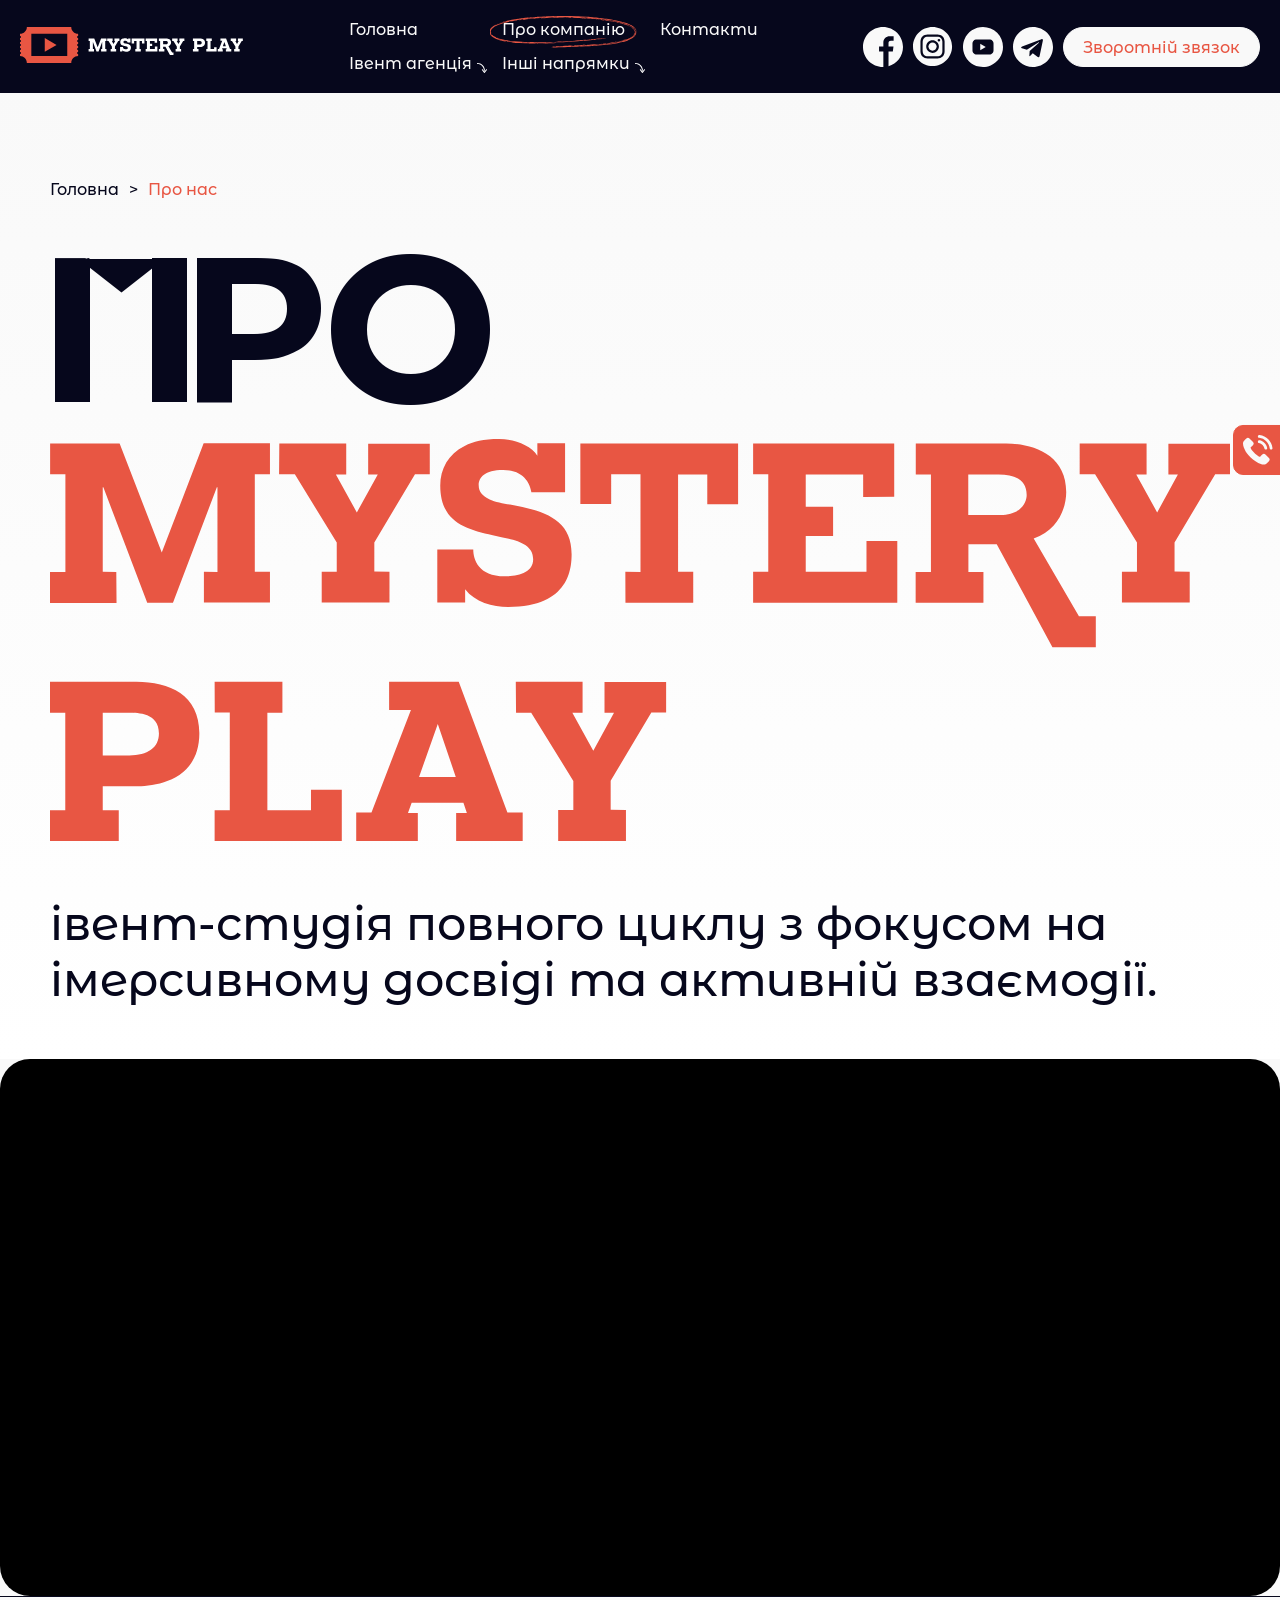
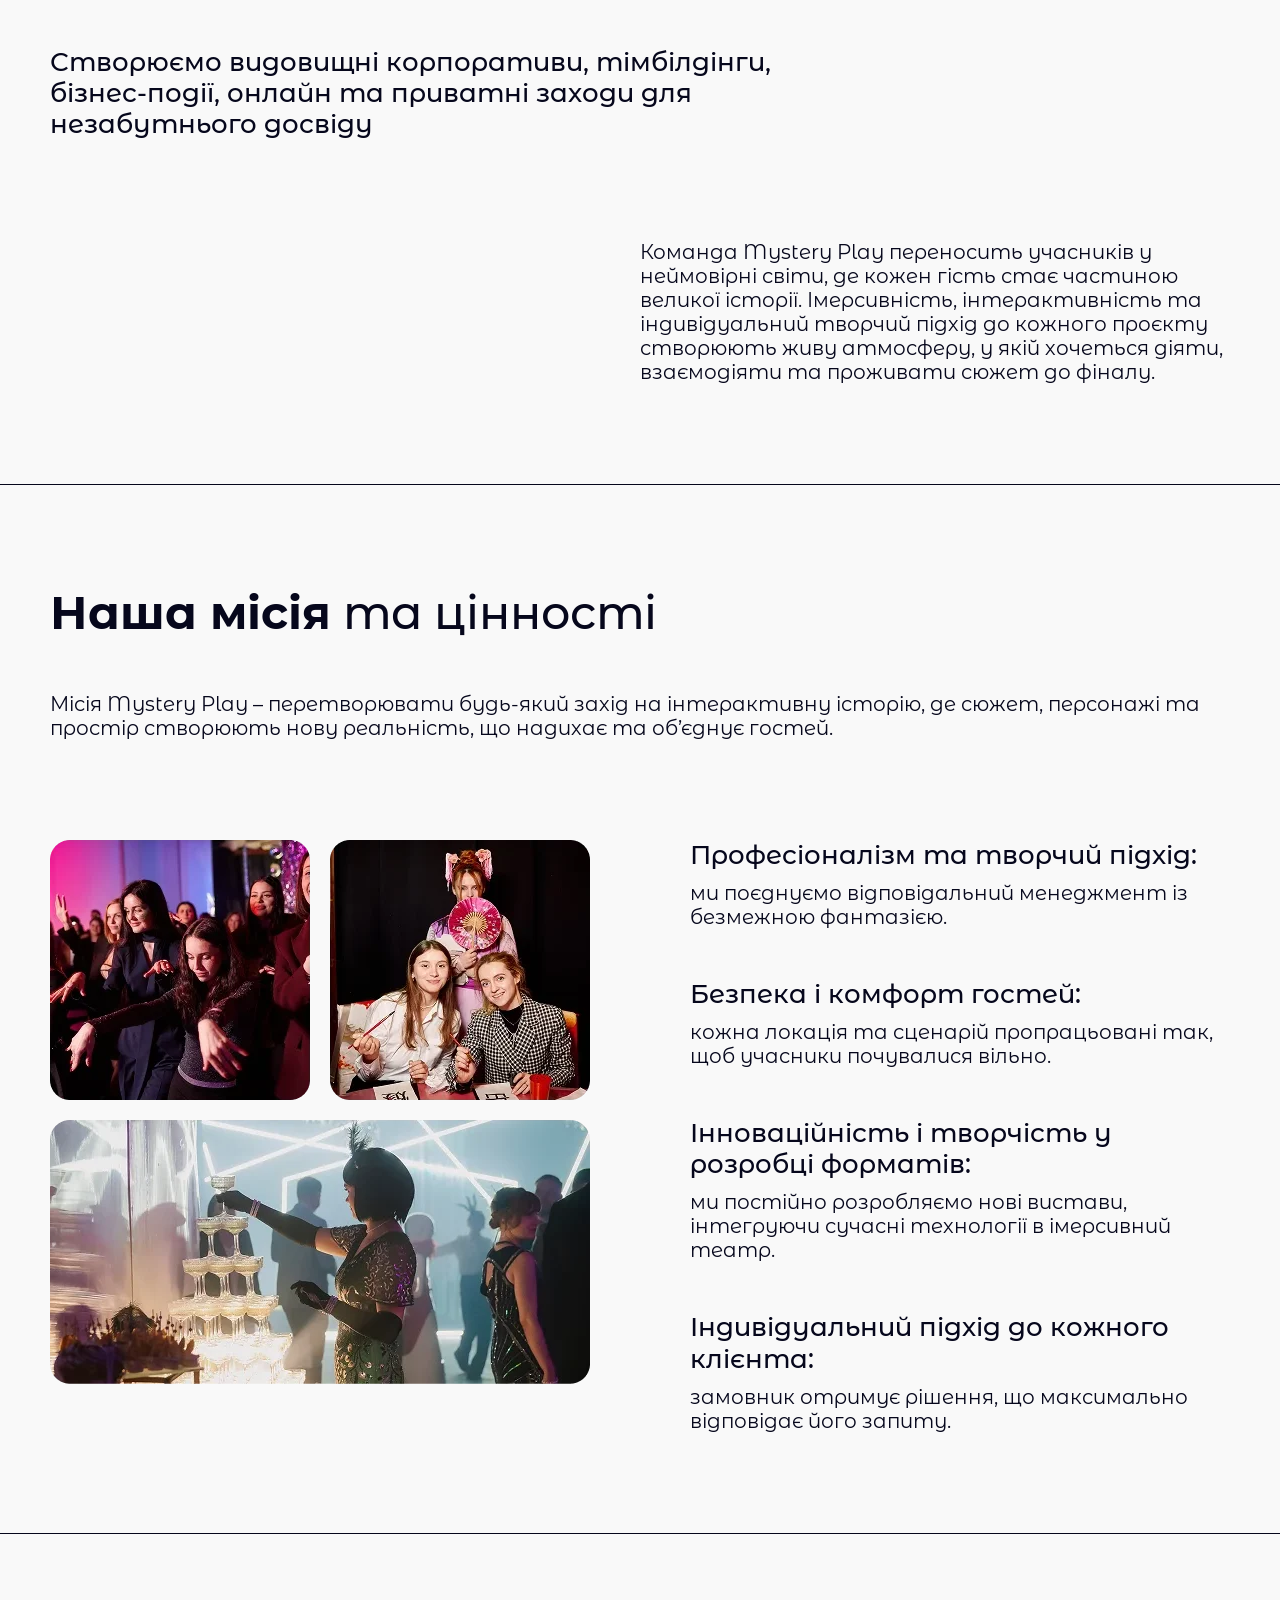
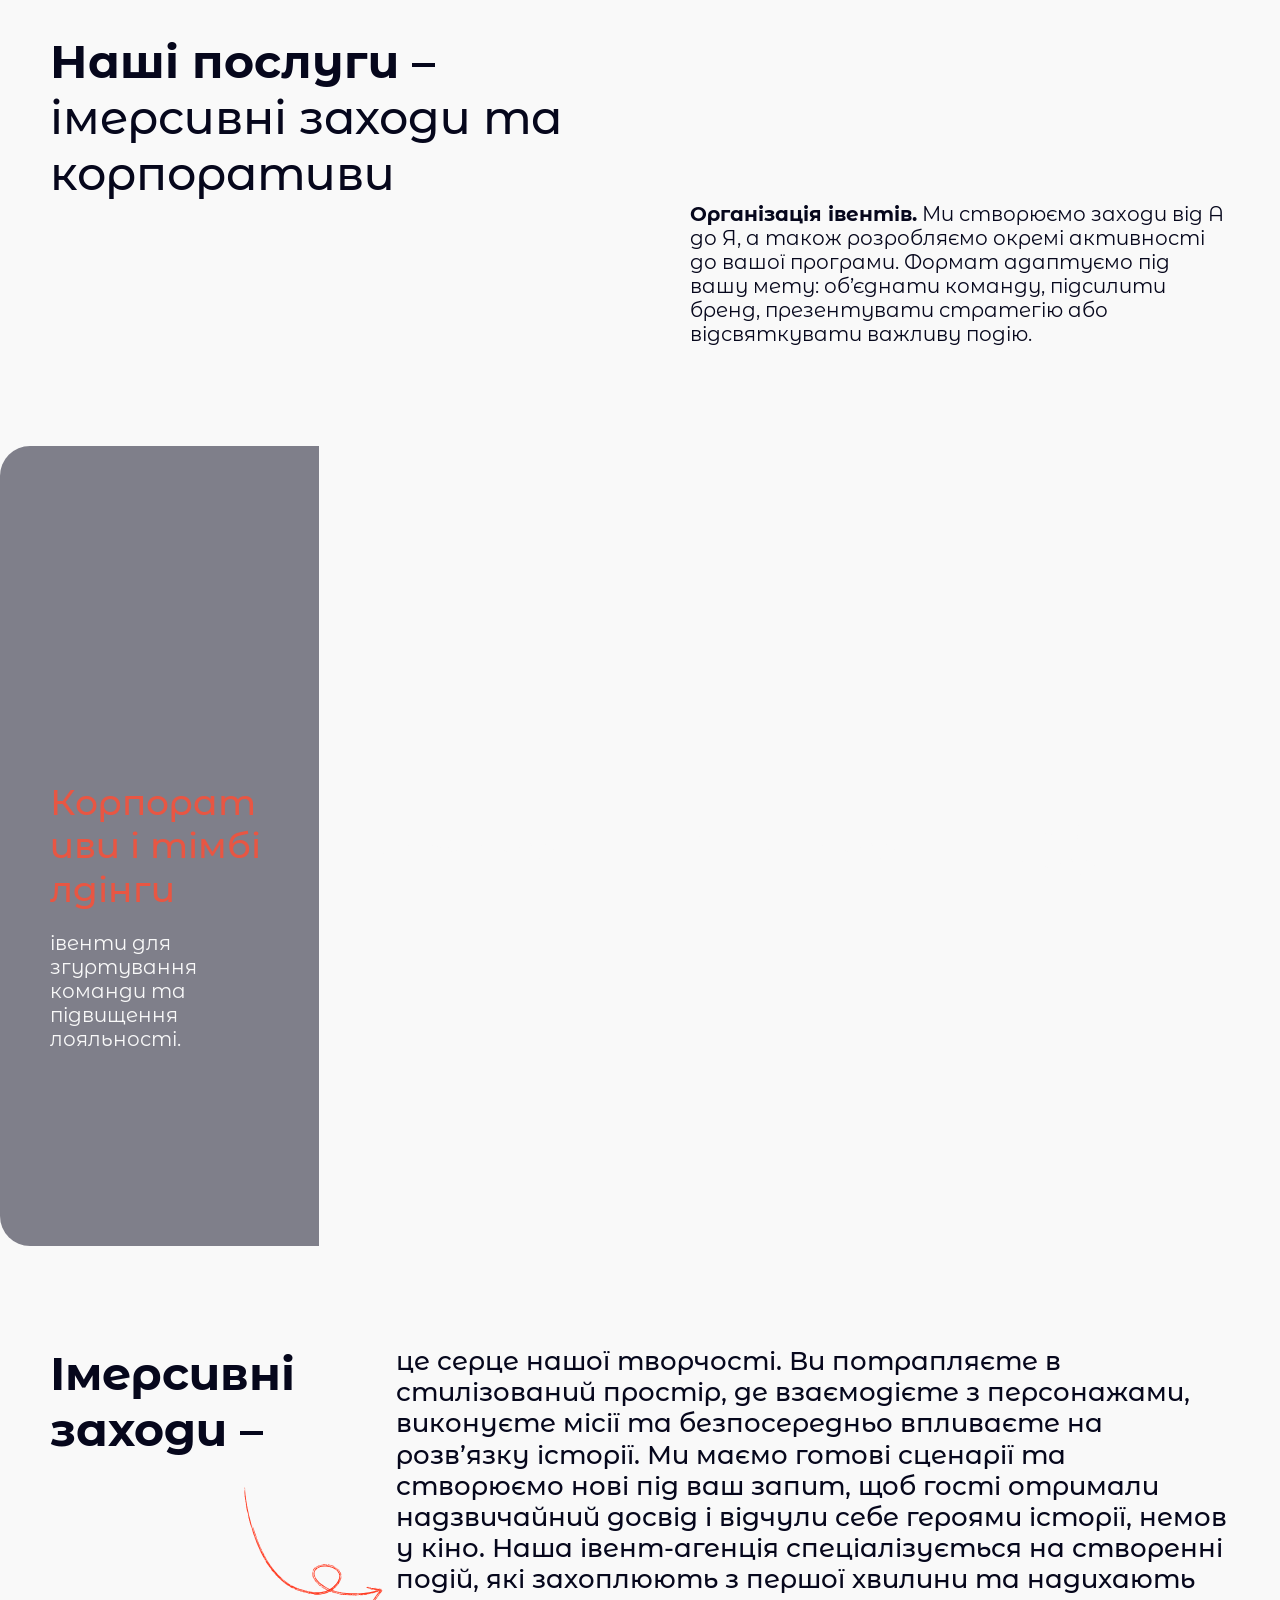
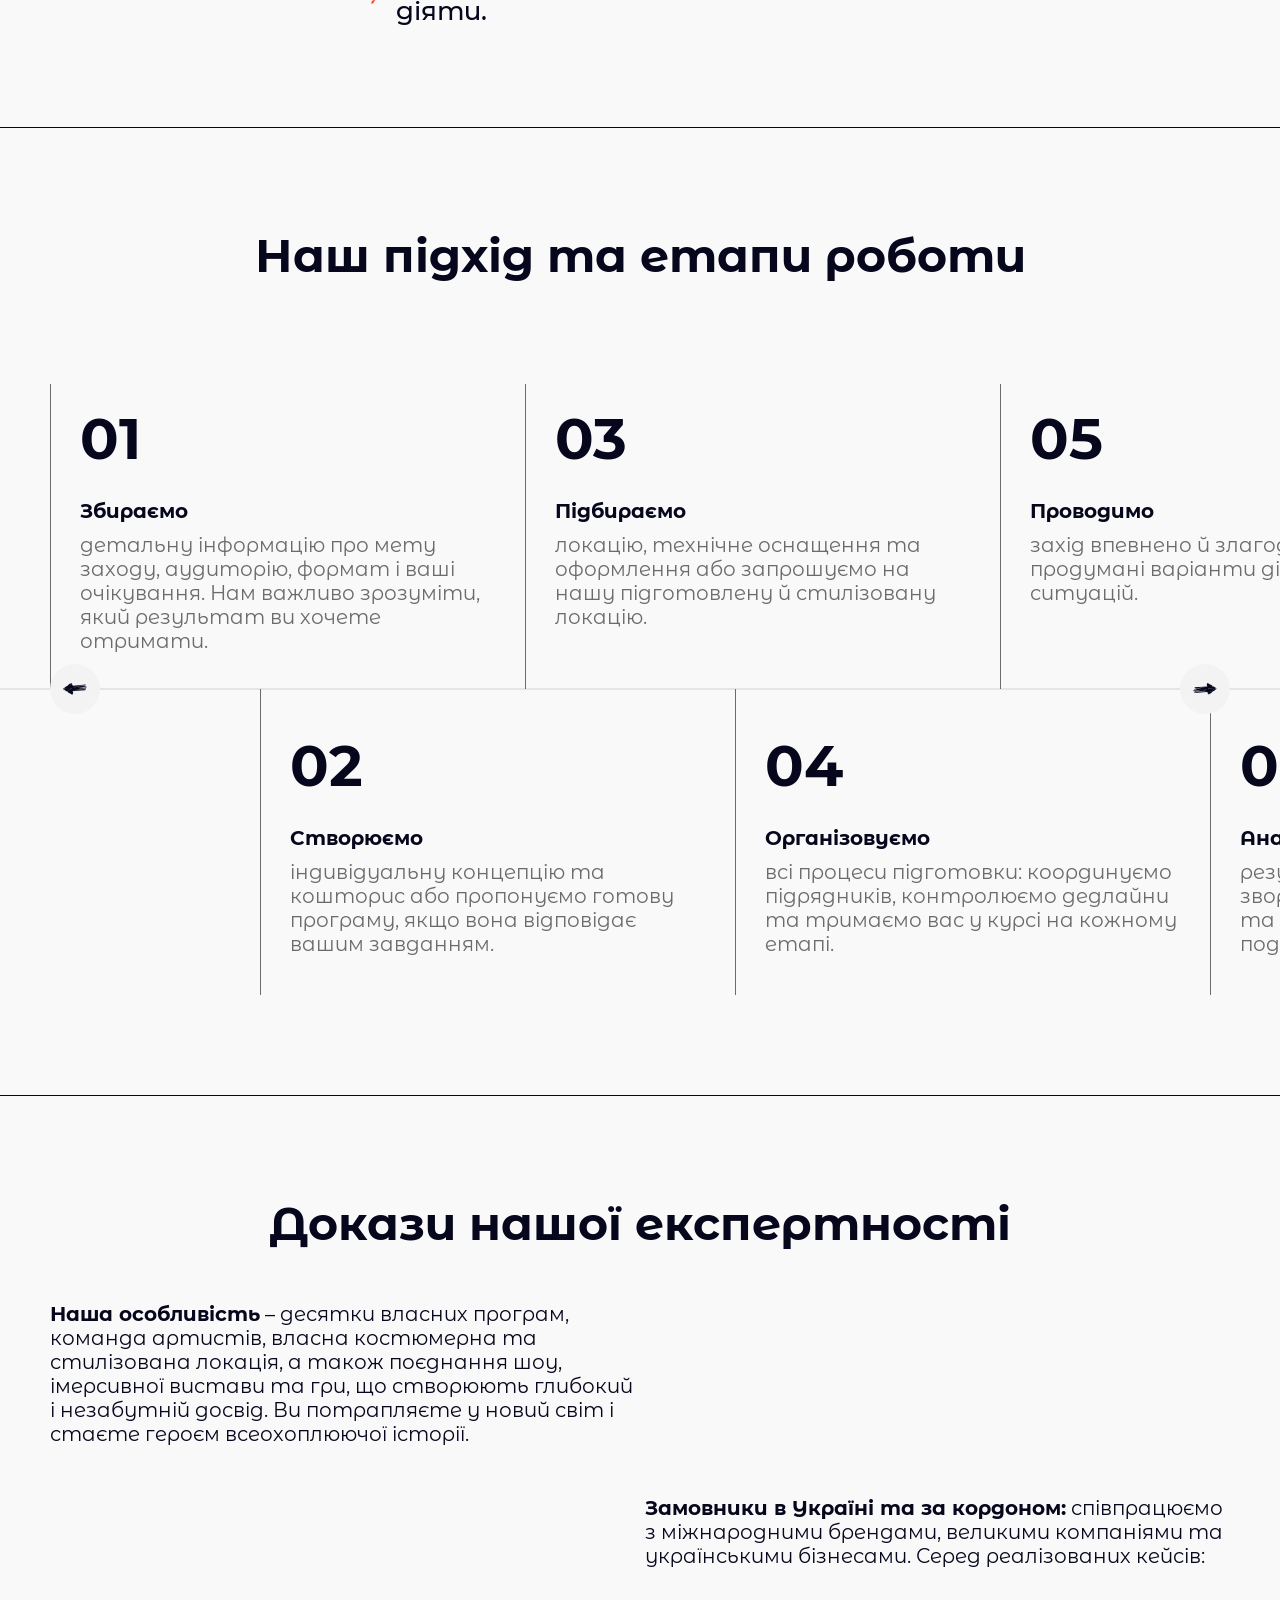
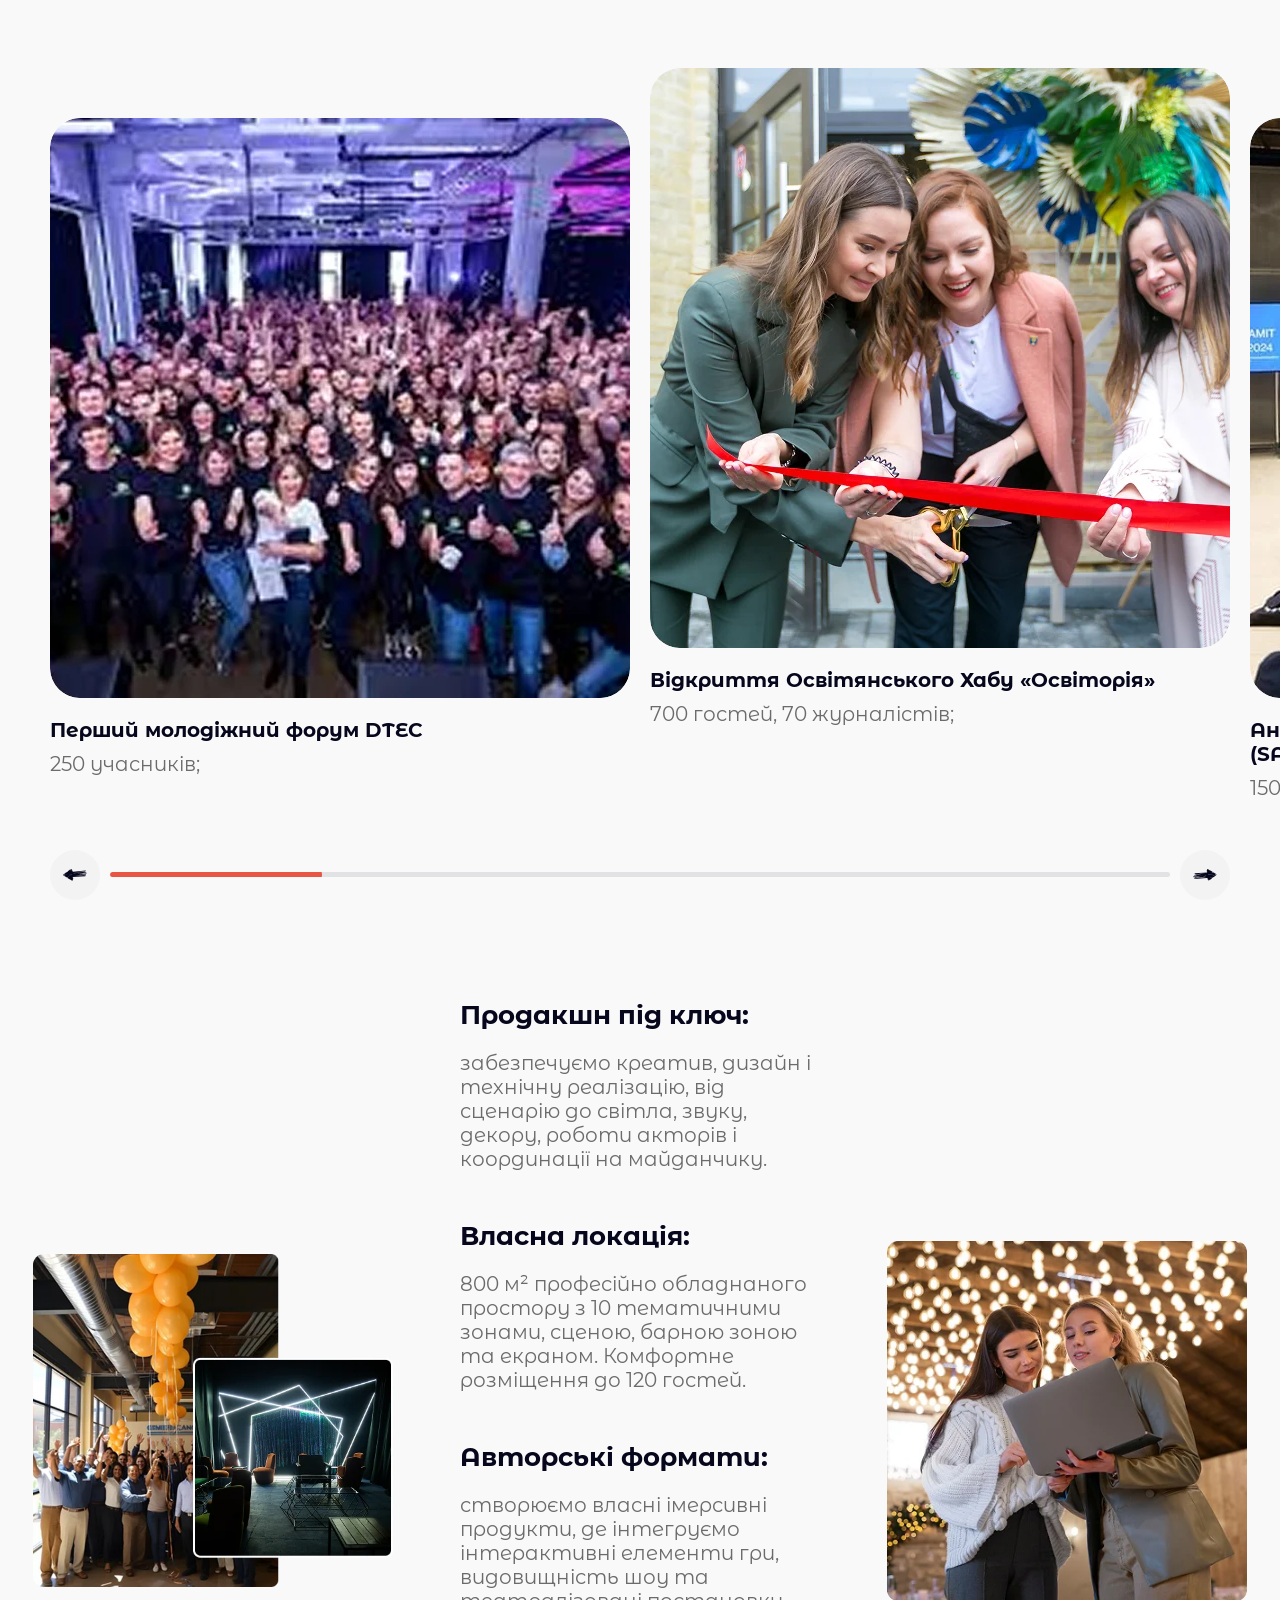
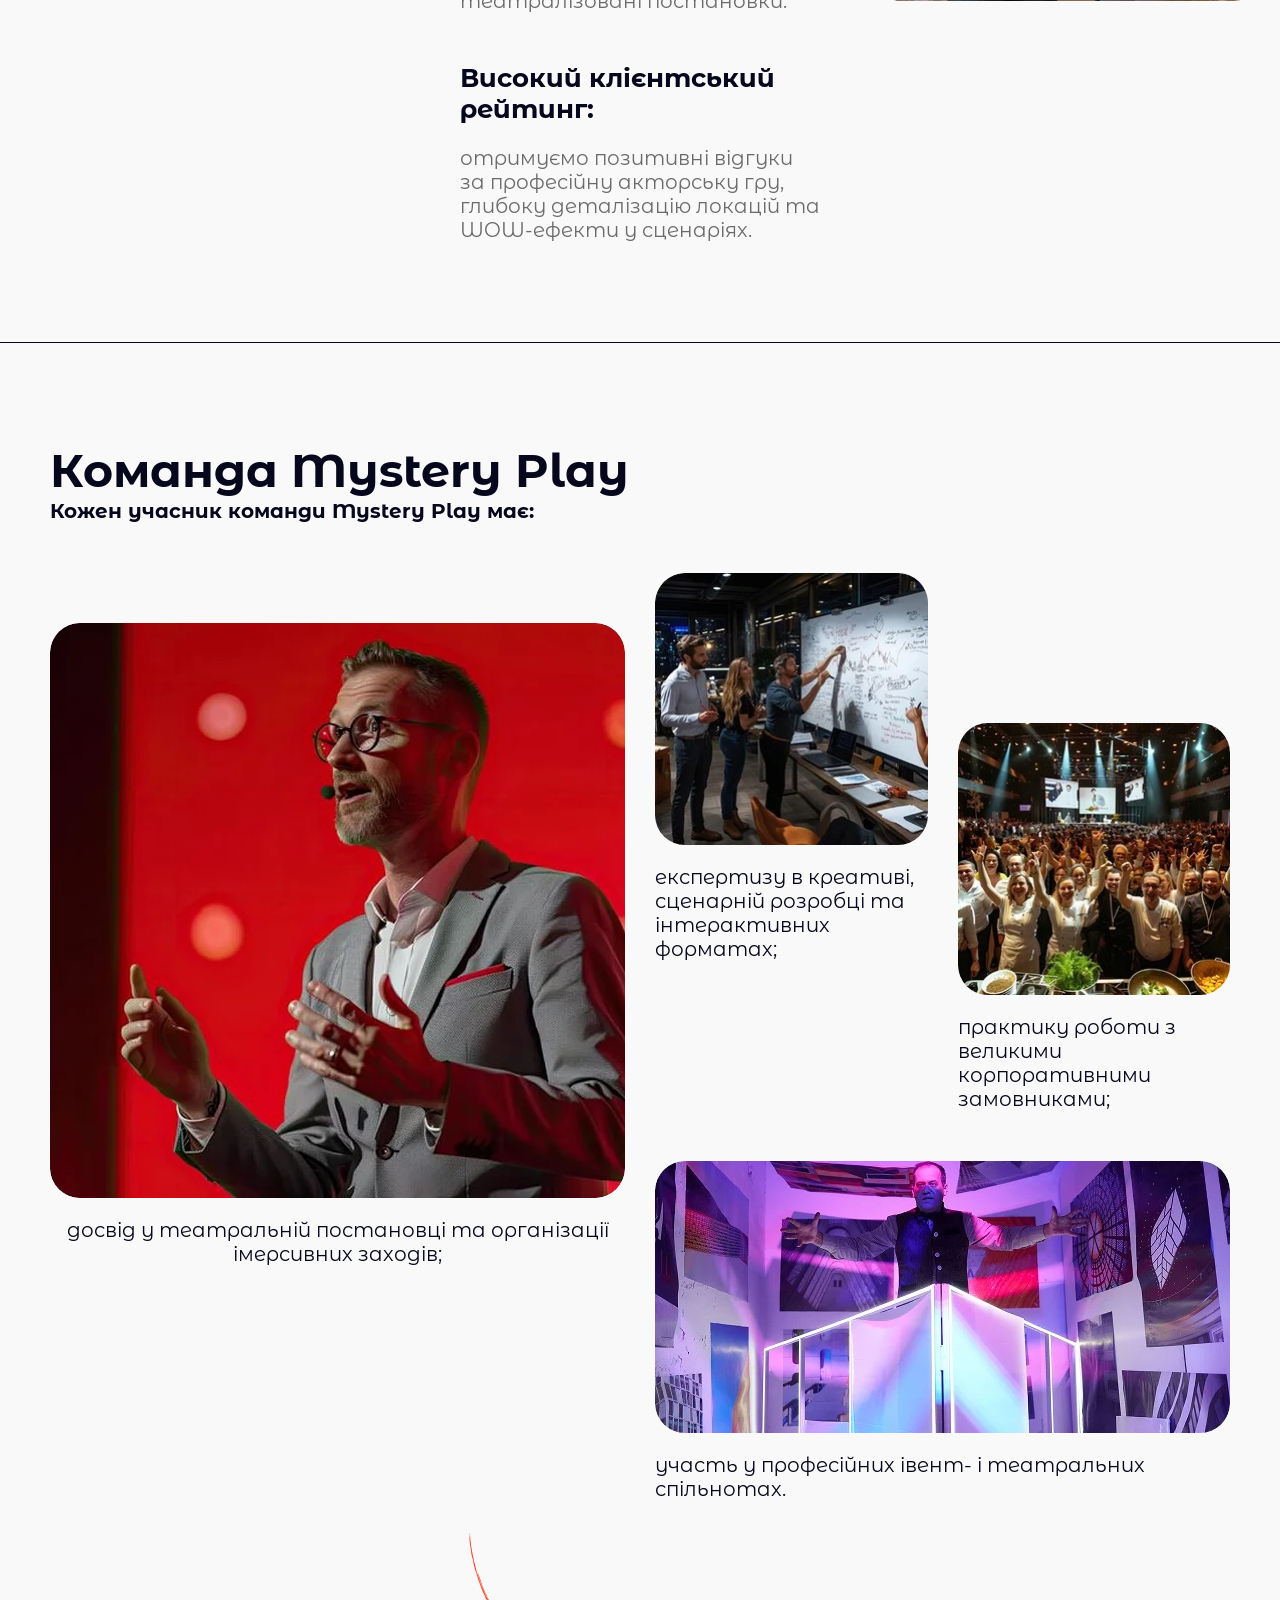
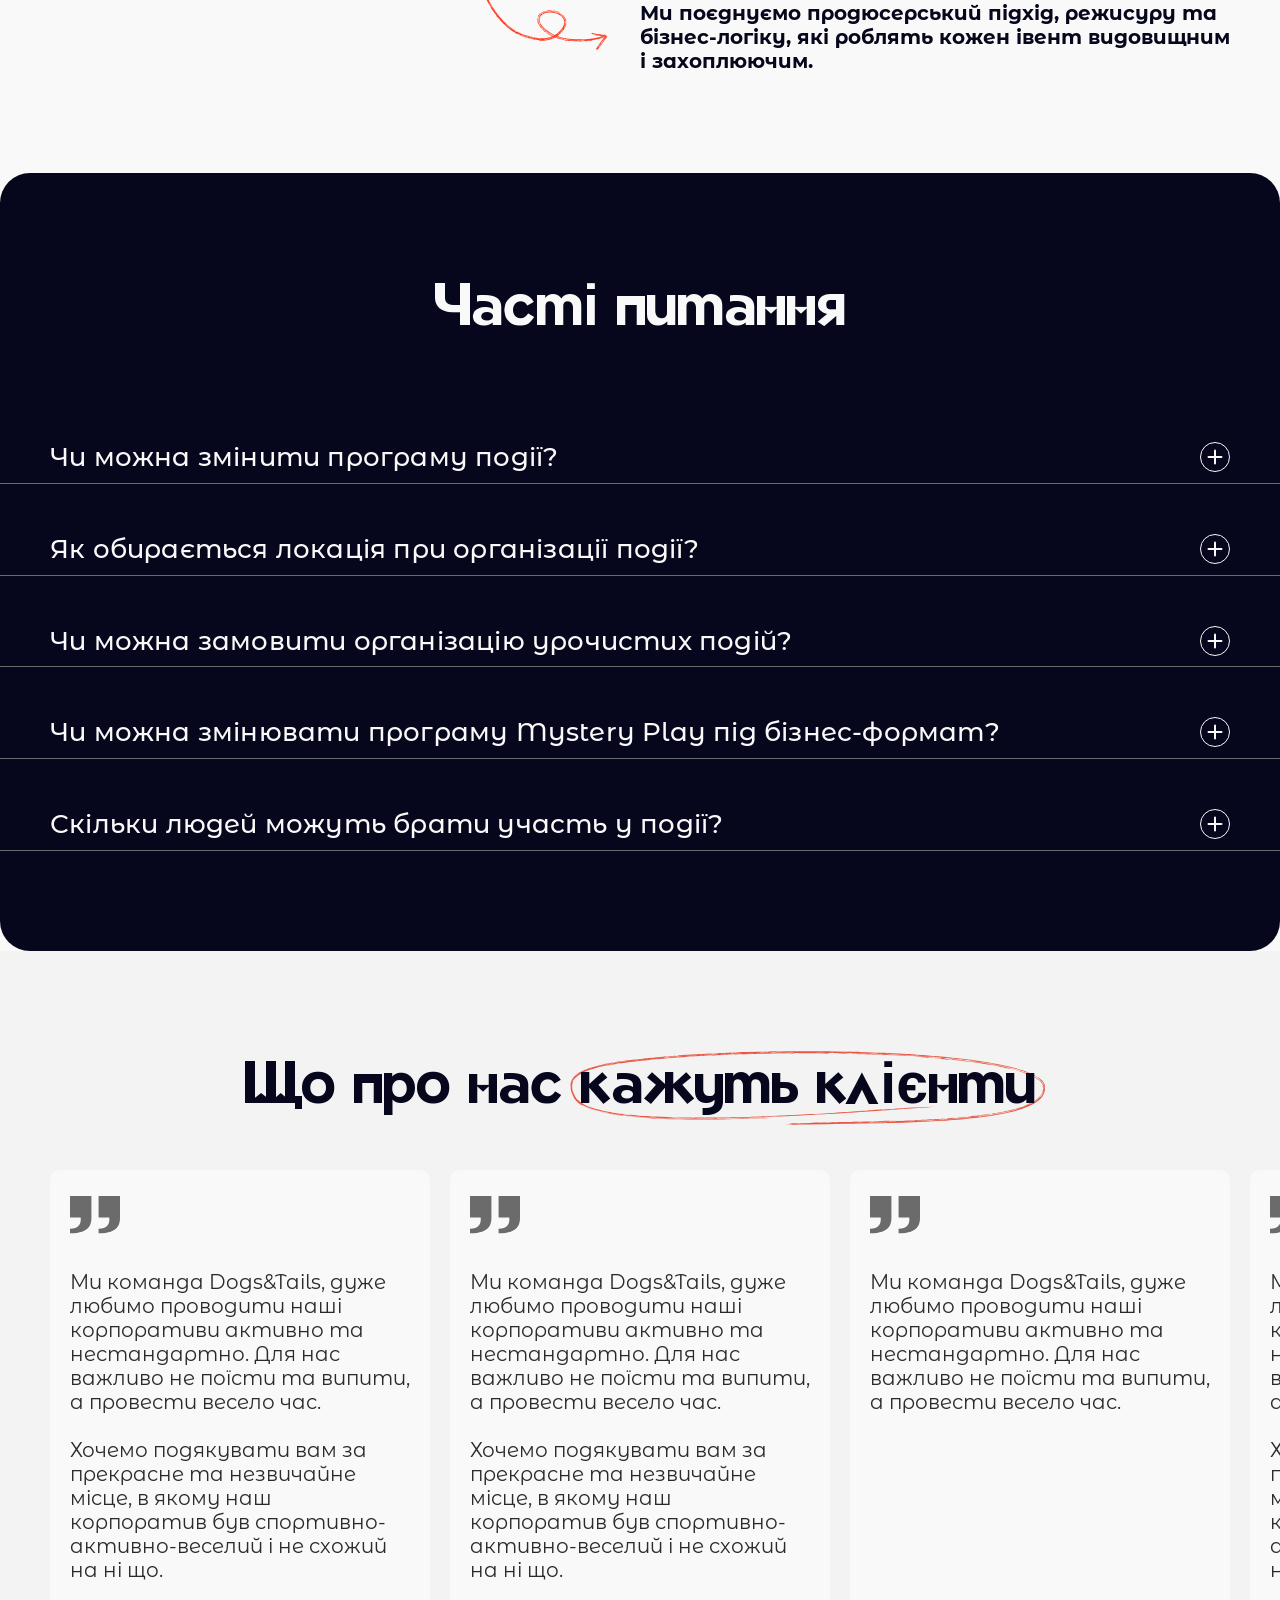
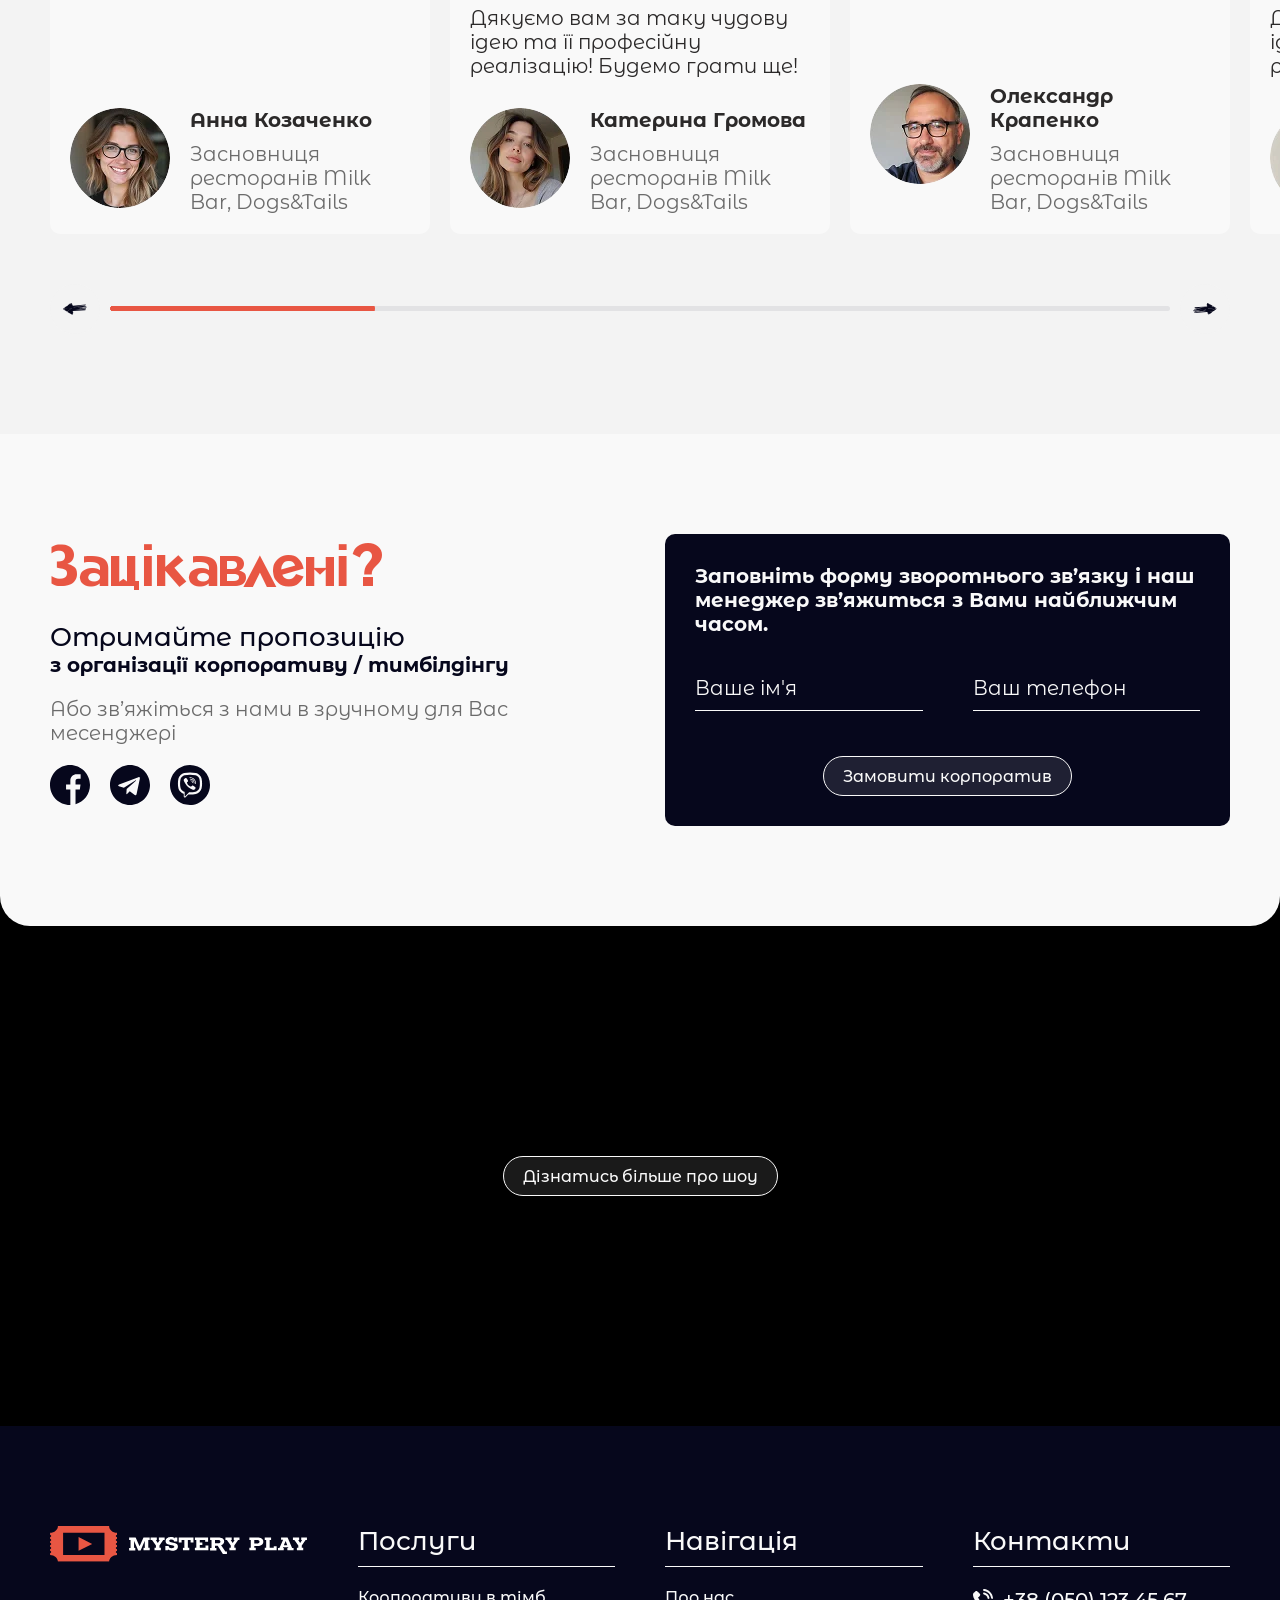
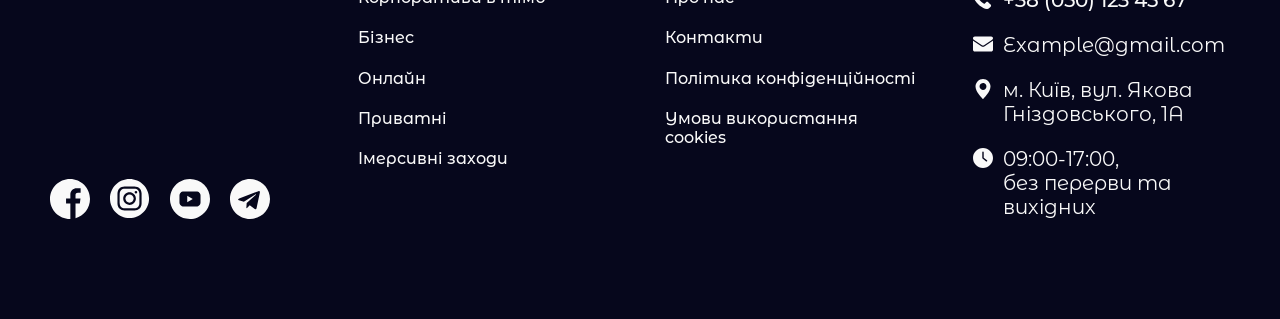
==== commit 88ce681a: "full about-page first-version" ====
--- a/about-us.html
+++ b/about-us.html
@@ -24,7 +24,7 @@
             Меню:
          </p>
          <ul class="mobile-nav">
-            <li class="mobile-nav__item mobile-nav__item--active">
+            <li class="mobile-nav__item">
                <a href="" class="mobile-nav__link">Головна</a>
             </li>
             <li class="mobile-nav__item" data-modal="megamenu-events">
@@ -33,7 +33,7 @@
                  <path d="M10.6667 8C10.6667 8.2 10.6 8.33333 10.4667 8.46667L7.13333 11.8C6.86667 12.0667 6.46667 12.0667 6.2 11.8C5.93333 11.5333 5.93333 11.1333 6.2 10.8667L9.06667 8L6.2 5.13333C5.93333 4.86667 5.93333 4.46667 6.2 4.2C6.46667 3.93333 6.86667 3.93333 7.13333 4.2L10.4667 7.53333C10.6 7.66667 10.6667 7.8 10.6667 8Z" fill="#F9F9F9" />
                </svg>
             </li>
-            <li class="mobile-nav__item">
+            <li class="mobile-nav__item mobile-nav__item--active">
                <a href="" class="mobile-nav__link">Про компанію</a>
             </li>
             <li class="mobile-nav__item">
@@ -173,7 +173,7 @@
             </svg>
          </a>
          <ul class="nav">
-            <li class="nav__item nav__item--active">
+            <li class="nav__item">
                <img class="nav__round" src="./img/round1.svg" alt="">
                <a href="" class="nav__link">Головна</a>
             </li>
@@ -184,7 +184,7 @@
                  <path d="M6.89584 7.35541C6.88066 5.67371 6.20193 4.06605 5.00735 2.88227C3.81277 1.69849 2.19901 1.03439 0.51724 1.03449C0.38006 1.03449 0.248498 0.97999 0.151496 0.882989C0.0544948 0.785987 -2.86058e-08 0.654425 -2.26095e-08 0.517244C-1.66131e-08 0.380063 0.0544948 0.248501 0.151496 0.151499C0.248498 0.0544976 0.38006 2.7069e-06 0.517241 2.71289e-06C2.47421 -0.00179432 4.35235 0.770991 5.74136 2.14953C7.13037 3.52808 7.91734 5.40032 7.93034 7.35724L7.41379 8.04599L6.89584 7.35541ZM4.93103 7.03448L7 9.7931C7.04818 9.85734 7.11065 9.90948 7.18247 9.94539C7.2543 9.98131 7.33349 10 7.41379 10C7.49409 10 7.57329 9.98131 7.64511 9.94539C7.71693 9.90948 7.7794 9.85734 7.82758 9.7931L9.89655 7.03448C9.97886 6.92474 10.0142 6.78679 9.9948 6.65099C9.9754 6.51519 9.90285 6.39265 9.7931 6.31035C9.68336 6.22804 9.54541 6.1927 9.40961 6.2121C9.27381 6.2315 9.15127 6.30405 9.06896 6.41379L7.41379 8.62069L5.75862 6.41379C5.71786 6.35945 5.6668 6.31367 5.60836 6.27907C5.54991 6.24446 5.48522 6.2217 5.41798 6.2121C5.35073 6.20249 5.28226 6.20622 5.21646 6.22308C5.15066 6.23994 5.08882 6.26959 5.03448 6.31035C4.92474 6.39265 4.85218 6.51519 4.83278 6.65099C4.82318 6.71823 4.82691 6.78671 4.84377 6.85251C4.86063 6.91831 4.89028 6.98014 4.93103 7.03448Z" fill="white" />
                </svg>
             </li>
-            <li class="nav__item">
+            <li class="nav__item nav__item--active">
                <img class="nav__round" src="./img/round3.svg" alt="">
                <a href="" class="nav__link">Про компанію</a>
             </li>
@@ -608,8 +608,394 @@
                <img src="./img/side-photo2.webp" alt="">
             </div>
          </section>
+         <section class="section section--overflow-visible section--border-top">
+            <div class="container">
+               <h2 class="title-text title-text--weight-type3 title-text--margin-type2">
+                  Команда Mystery Play
+               </h2>
+               <p class="basic-text basic-text--color-black basic-text--size-20 basic-text--weight-700">
+                  Кожен учасник команди Mystery Play має:
+               </p>
+               <div class="team-collage">
+                  <div class="team-collage-item team-collage-item--sticky">
+                     <div class="team-collage-item__img">
+                        <img src="./img/collage1.webp" alt="">
+                     </div>
+                     <p class="team-collage-item__text basic-text basic-text--size-20 basic-text--color-black basic-text--align-center">
+                        досвід у театральній постановці та організації імерсивних заходів;
+                     </p>
+                  </div>
+                  <div class="team-collage-photos">
+                     <div class="team-collage-photos-top">
+                        <div class="team-collage-item team-collage-item--top">
+                           <div class="team-collage-item__img">
+                              <img src="./img/collage2.webp" alt="">
+                           </div>
+                           <p class="team-collage-item__text basic-text basic-text--size-20 basic-text--color-black">
+                              експертизу в креативі, сценарній розробці та інтерактивних форматах;
+                           </p>
+                        </div>
+                        <div class="team-collage-item team-collage-item--bottom">
+                           <div class="team-collage-item__img">
+                              <img src="./img/collage3.webp" alt="">
+                           </div>
+                           <p class="team-collage-item__text basic-text basic-text--size-20 basic-text--color-black">
+                              практику роботи з великими корпоративними замовниками;
+                           </p>
+                        </div>
+                     </div>
+                     <div class="team-collage-photos-bottom">
+                        <div class="team-collage-photos-bottom__img">
+                           <img src="./img/collage4.webp" alt="">
+                        </div>
+                        <p class="team-collage-photos-bottom__text basic-text basic-text--size-20 basic-text--color-black">
+                           участь у професійних івент- і театральних спільнотах.
+                        </p>
+                     </div>
+                  </div>
+               </div>
+               <div class="team-bottom-text basic-text basic-text--color-black basic-text--size-20 basic-text--weight-700">
+                  Ми поєднуємо продюсерський підхід, режисуру та бізнес-логіку, які роблять кожен івент видовищним і захоплюючим.
+               </div>
+            </div>
+         </section>
+         <section class="section section--border-radius-type1 section--color-type2">
+            <div class="container">
+               <h2 class="title title--color-type2 title--align-type-center">
+                  Часті питання
+               </h2>
+               <div class="faq">
+                  <div class="faq-item">
+                     <div class="faq-item__header">
+                        <div class="faq-item__header-text">
+                           Чи можна змінити програму події?
+                        </div>
+                        <div class="faq-item__icon">
+                           <span class="faq-item__icon--minus faq-item__icon--line"></span>
+                           <span class="faq-item__icon--plus faq-item__icon--line"></span>
+                        </div>
+                     </div>
+                     <div class="faq-item__text">
+                         Ми адаптуємо формат, сценарій і активності під вашу ідею, аудиторію та цілі заходу.
+                     </div>
+                  </div>
+                  <div class="faq-item">
+                     <div class="faq-item__header">
+                        <div class="faq-item__header-text">
+                           Як обирається локація при організації події?
+                        </div>
+                        <div class="faq-item__icon">
+                           <span class="faq-item__icon--minus faq-item__icon--line"></span>
+                           <span class="faq-item__icon--plus faq-item__icon--line"></span>
+                        </div>
+                     </div>
+                     <div class="faq-item__text">
+                         Ми адаптуємо формат, сценарій і активності під вашу ідею, аудиторію та цілі заходу. Ми адаптуємо формат, сценарій і активності під вашу ідею, аудиторію та цілі заходу. Ми адаптуємо формат, сценарій і активності під вашу ідею, аудиторію та цілі заходу. Ми адаптуємо формат, сценарій і активності під вашу ідею, аудиторію та цілі заходу.Ми адаптуємо формат, сценарій і активності під вашу ідею, аудиторію та цілі заходу.
+                     </div>
+                  </div>
+                  <div class="faq-item">
+                     <div class="faq-item__header">
+                        <div class="faq-item__header-text">
+                           Чи можна замовити організацію урочистих подій?
+                        </div>
+                        <div class="faq-item__icon">
+                           <span class="faq-item__icon--minus faq-item__icon--line"></span>
+                           <span class="faq-item__icon--plus faq-item__icon--line"></span>
+                        </div>
+                     </div>
+                     <div class="faq-item__text">
+                         Ми адаптуємо формат, сценарій і активності під вашу ідею, аудиторію та цілі заходу. Ми адаптуємо формат, сценарій і активності під вашу ідею, аудиторію та цілі заходу.
+                     </div>
+                  </div>
+                  <div class="faq-item">
+                     <div class="faq-item__header">
+                        <div class="faq-item__header-text">
+                           Чи можна змінювати програму Mystery Play під бізнес-формат?
+                        </div>
+                        <div class="faq-item__icon">
+                           <span class="faq-item__icon--minus faq-item__icon--line"></span>
+                           <span class="faq-item__icon--plus faq-item__icon--line"></span>
+                        </div>
+                     </div>
+                     <div class="faq-item__text">
+                         Ми адаптуємо формат, сценарій і активності під вашу ідею, аудиторію та цілі заходу.Ми адаптуємо формат, сценарій і активності під вашу ідею, аудиторію та цілі заходу. Ми адаптуємо формат, сценарій і активності під вашу ідею, аудиторію та цілі заходу.
+                     </div>
+                  </div>
+                  <div class="faq-item">
+                     <div class="faq-item__header">
+                        <div class="faq-item__header-text">
+                           Скільки людей можуть брати участь у події?
+                        </div>
+                        <div class="faq-item__icon">
+                           <span class="faq-item__icon--minus faq-item__icon--line"></span>
+                           <span class="faq-item__icon--plus faq-item__icon--line"></span>
+                        </div>
+                     </div>
+                     <div class="faq-item__text">
+                         Ми адаптуємо формат, сценарій і активності під вашу ідею, аудиторію та цілі заходу.
+                     </div>
+                  </div>
+               </div>
+            </div>
+         </section>
+         <section class="reviews-section section section--color-type3">
+            <div class="container">
+               <h2 class="reviews-section__title title title--align-type-center">
+                  Що про нас <span class="accent-text accent-text--kazhut-klienty">кажуть клієнти</span>
+               </h2>
+               <div class="reviews-slider">
+                  <div class="swiper">
+                     <div class="swiper-wrapper">
+                        <div class="swiper-slide reviews-slider-item">
+                           <div class="reviews-slider-item__icon">
+                              <svg width="50" height="38" viewBox="0 0 50 38" fill="none" xmlns="http://www.w3.org/2000/svg">
+                                <path d="M0 21.4063H10.6839C11.2354 26.3638 9.98584 32.6972 0 32.6972V37.2426C20.7684 37.2426 21.4063 26.9386 21.4063 21.4063V0H0V21.4063ZM28.5937 21.4063H39.2771C39.8286 26.3639 38.5792 32.6972 28.5937 32.6972V37.2426C49.3616 37.2426 50 26.9386 50 21.4063V0H28.5937V21.4063Z" fill="#6B6B6B" />
+                              </svg>
+                           </div>
+                           <p class="reviews-slider-item__main-text basic-text basic-text--size-20 basic-text--color-siriy-form">
+                              Ми команда Dogs&Tails, дуже любимо проводити наші корпоративи активно та нестандартно. Для нас важливо не поїсти та випити, а провести весело час.<br><br>
+                              Хочемо подякувати вам за прекрасне та незвичайне місце, в якому наш корпоратив був спортивно-активно-веселий і не схожий на ні що.
+                           </p>
+                           <div class="reviews-slider-item-autor">
+                              <div class="reviews-slider-item-autor__photo">
+                                 <img src="./img/avatar1.webp" alt="">
+                              </div>
+                              <div class="reviews-slider-item-autor__container">
+                                 <p class="reviews-slider-item-autor__name basic-text basic-text--color-siriy-form basic-text--size-20 basic-text--weight-700">
+                                    Анна Козаченко
+                                 </p>
+                                 <p class="reviews-slider-item-autor__info basic-text basic-text--size-20">
+                                    Засновниця ресторанів Milk Bar, Dogs&Tails
+                                 </p>
+                              </div>
+                           </div>
+                        </div>
+                        <div class="swiper-slide reviews-slider-item">
+                           <div class="reviews-slider-item__icon">
+                              <svg width="50" height="38" viewBox="0 0 50 38" fill="none" xmlns="http://www.w3.org/2000/svg">
+                                <path d="M0 21.4063H10.6839C11.2354 26.3638 9.98584 32.6972 0 32.6972V37.2426C20.7684 37.2426 21.4063 26.9386 21.4063 21.4063V0H0V21.4063ZM28.5937 21.4063H39.2771C39.8286 26.3639 38.5792 32.6972 28.5937 32.6972V37.2426C49.3616 37.2426 50 26.9386 50 21.4063V0H28.5937V21.4063Z" fill="#6B6B6B" />
+                              </svg>
+                           </div>
+                           <p class="reviews-slider-item__main-text basic-text basic-text--size-20 basic-text--color-siriy-form">
+                              Ми команда Dogs&Tails, дуже любимо проводити наші корпоративи активно та нестандартно. Для нас важливо не поїсти та випити, а провести весело час.<br><br>
+                              Хочемо подякувати вам за прекрасне та незвичайне місце, в якому наш корпоратив був спортивно-активно-веселий і не схожий на ні що.<br><br>
+                              Дякуємо вам за таку чудову ідею та її професійну реалізацію! Будемо грати ще!
+                           </p>
+                           <div class="reviews-slider-item-autor">
+                              <div class="reviews-slider-item-autor__photo">
+                                 <img src="./img/avatar2.webp" alt="">
+                              </div>
+                              <div class="reviews-slider-item-autor__container">
+                                 <p class="reviews-slider-item-autor__name basic-text basic-text--color-siriy-form basic-text--size-20 basic-text--weight-700">
+                                    Катерина Громова
+                                 </p>
+                                 <p class="reviews-slider-item-autor__info basic-text basic-text--size-20">
+                                    Засновниця ресторанів Milk Bar, Dogs&Tails
+                                 </p>
+                              </div>
+                           </div>
+                        </div>
+                        <div class="swiper-slide reviews-slider-item">
+                           <div class="reviews-slider-item__icon">
+                              <svg width="50" height="38" viewBox="0 0 50 38" fill="none" xmlns="http://www.w3.org/2000/svg">
+                                <path d="M0 21.4063H10.6839C11.2354 26.3638 9.98584 32.6972 0 32.6972V37.2426C20.7684 37.2426 21.4063 26.9386 21.4063 21.4063V0H0V21.4063ZM28.5937 21.4063H39.2771C39.8286 26.3639 38.5792 32.6972 28.5937 32.6972V37.2426C49.3616 37.2426 50 26.9386 50 21.4063V0H28.5937V21.4063Z" fill="#6B6B6B" />
+                              </svg>
+                           </div>
+                           <p class="reviews-slider-item__main-text basic-text basic-text--size-20 basic-text--color-siriy-form">
+                              Ми команда Dogs&Tails, дуже любимо проводити наші корпоративи активно та нестандартно. Для нас важливо не поїсти та випити, а провести весело час.
+                           </p>
+                           <div class="reviews-slider-item-autor">
+                              <div class="reviews-slider-item-autor__photo">
+                                 <img src="./img/avatar3.webp" alt="">
+                              </div>
+                              <div class="reviews-slider-item-autor__container">
+                                 <p class="reviews-slider-item-autor__name basic-text basic-text--color-siriy-form basic-text--size-20 basic-text--weight-700">
+                                    Олександр Крапенко
+                                 </p>
+                                 <p class="reviews-slider-item-autor__info basic-text basic-text--size-20">
+                                    Засновниця ресторанів Milk Bar, Dogs&Tails
+                                 </p>
+                              </div>
+                           </div>
+                        </div>
+                        <div class="swiper-slide reviews-slider-item">
+                           <div class="reviews-slider-item__icon">
+                              <svg width="50" height="38" viewBox="0 0 50 38" fill="none" xmlns="http://www.w3.org/2000/svg">
+                                <path d="M0 21.4063H10.6839C11.2354 26.3638 9.98584 32.6972 0 32.6972V37.2426C20.7684 37.2426 21.4063 26.9386 21.4063 21.4063V0H0V21.4063ZM28.5937 21.4063H39.2771C39.8286 26.3639 38.5792 32.6972 28.5937 32.6972V37.2426C49.3616 37.2426 50 26.9386 50 21.4063V0H28.5937V21.4063Z" fill="#6B6B6B" />
+                              </svg>
+                           </div>
+                           <p class="reviews-slider-item__main-text basic-text basic-text--size-20 basic-text--color-siriy-form">
+                              Ми команда Dogs&Tails, дуже любимо проводити наші корпоративи активно та нестандартно. Для нас важливо не поїсти та випити, а провести весело час.<br><br>
+                              Хочемо подякувати вам за прекрасне та незвичайне місце, в якому наш корпоратив був спортивно-активно-веселий і не схожий на ні що.<br><br>
+                              Дякуємо вам за таку чудову ідею та її професійну реалізацію! Будемо грати ще!
+                           </p>
+                           <div class="reviews-slider-item-autor">
+                              <div class="reviews-slider-item-autor__photo">
+                                 <img src="./img/avatar4.webp" alt="">
+                              </div>
+                              <div class="reviews-slider-item-autor__container">
+                                 <p class="reviews-slider-item-autor__name basic-text basic-text--color-siriy-form basic-text--size-20 basic-text--weight-700">
+                                    Лідія Власенко
+                                 </p>
+                                 <p class="reviews-slider-item-autor__info basic-text basic-text--size-20">
+                                    Засновниця ресторанів Milk Bar, Dogs&Tails
+                                 </p>
+                              </div>
+                           </div>
+                        </div>
+                        <div class="swiper-slide reviews-slider-item">
+                           <div class="reviews-slider-item__icon">
+                              <svg width="50" height="38" viewBox="0 0 50 38" fill="none" xmlns="http://www.w3.org/2000/svg">
+                                <path d="M0 21.4063H10.6839C11.2354 26.3638 9.98584 32.6972 0 32.6972V37.2426C20.7684 37.2426 21.4063 26.9386 21.4063 21.4063V0H0V21.4063ZM28.5937 21.4063H39.2771C39.8286 26.3639 38.5792 32.6972 28.5937 32.6972V37.2426C49.3616 37.2426 50 26.9386 50 21.4063V0H28.5937V21.4063Z" fill="#6B6B6B" />
+                              </svg>
+                           </div>
+                           <p class="reviews-slider-item__main-text basic-text basic-text--size-20 basic-text--color-siriy-form">
+                              Ми команда Dogs&Tails, дуже любимо проводити наші корпоративи активно та нестандартно. Для нас важливо не поїсти та випити, а провести весело час.<br><br>
+                              Хочемо подякувати вам за прекрасне та незвичайне місце, в якому наш корпоратив був спортивно-активно-веселий і не схожий на ні що.
+                           </p>
+                           <div class="reviews-slider-item-autor">
+                              <div class="reviews-slider-item-autor__photo">
+                                 <img src="./img/avatar5.webp" alt="">
+                              </div>
+                              <div class="reviews-slider-item-autor__container">
+                                 <p class="reviews-slider-item-autor__name basic-text basic-text--color-siriy-form basic-text--size-20 basic-text--weight-700">
+                                    Віктор Лонський
+                                 </p>
+                                 <p class="reviews-slider-item-autor__info basic-text basic-text--size-20">
+                                    Засновниця ресторанів Milk Bar, Dogs&Tails
+                                 </p>
+                              </div>
+                           </div>
+                        </div>
+                        <div class="swiper-slide reviews-slider-item">
+                           <div class="reviews-slider-item__icon">
+                              <svg width="50" height="38" viewBox="0 0 50 38" fill="none" xmlns="http://www.w3.org/2000/svg">
+                                <path d="M0 21.4063H10.6839C11.2354 26.3638 9.98584 32.6972 0 32.6972V37.2426C20.7684 37.2426 21.4063 26.9386 21.4063 21.4063V0H0V21.4063ZM28.5937 21.4063H39.2771C39.8286 26.3639 38.5792 32.6972 28.5937 32.6972V37.2426C49.3616 37.2426 50 26.9386 50 21.4063V0H28.5937V21.4063Z" fill="#6B6B6B" />
+                              </svg>
+                           </div>
+                           <p class="reviews-slider-item__main-text basic-text basic-text--size-20 basic-text--color-siriy-form">
+                              Ми команда Dogs&Tails, дуже любимо проводити наші корпоративи активно та нестандартно. Для нас важливо не поїсти та випити, а провести весело час.
+                           </p>
+                           <div class="reviews-slider-item-autor">
+                              <div class="reviews-slider-item-autor__photo">
+                                 <img src="./img/avatar6.webp" alt="">
+                              </div>
+                              <div class="reviews-slider-item-autor__container">
+                                 <p class="reviews-slider-item-autor__name basic-text basic-text--color-siriy-form basic-text--size-20 basic-text--weight-700">
+                                    Юлія Засмагла
+                                 </p>
+                                 <p class="reviews-slider-item-autor__info basic-text basic-text--size-20">
+                                    Засновниця ресторанів Milk Bar, Dogs&Tails
+                                 </p>
+                              </div>
+                           </div>
+                        </div>
+                     </div>
+                  </div>
+                  <div class="nav-container">
+                     <div class="slider-arrow this-slider-arrow--prev">
+                        <svg xmlns="http://www.w3.org/2000/svg" width="24" height="12" fill="none"><path fill="#06071c" d="m9.7 11.4.2-.2V11q-.2 0-.2-.3 0-.4.2-.3l.2-.1.1-.3q.3-.2-.2-.3l-.3-.1.2-.2q.2 0 .3-.2v-.4l-.3-.1q-.6 0-.2-.2t.1-.4V8l12.4-.8q.3 0 .2-.3l-.5-.1h.1q1-.3.8-.4c0-.2-.2-.1-2 .1l-2.4.3h-.7l1-.1 4.1-.8c0-.2 0-.2-1.9.1a55 55 0 0 1-8.6.8h-.5.4l10.3-1.3q.5-.2.4-.5a102 102 0 0 0-11 1h-.3.4l7.6-1c-4.7.4-6 .5-2.6 0l4.5-.4c2.4-.2 2.3-.2 2.4-.4Q24 4 23 4h-1c-.8.2-.8.2-4.1.4q-7.4.6-1.6 0l7-1v-.3h-1.2V3l-.1-.3-2.7.2-8.7.7h-.2l12.4-1.3v-.4l-.1-.3-12.5 1.1-.5-.1q-.3-.2-.3-.8l-.1-.3-.2-.3L9 1l.2-.1q0-.3-.3-.3L8.8.4q0-.2-.3-.2h-.3Q8-.2 7.8.1H8q.2.2-.3.4l-.8.3h-.4q-.2.1 0 .4l-.2.1H6q-.2 0-.1.3l-.3.2q-.7 0-.6.3l-.2.3Q3.3 3.6 3 3.5q-.5.2-.5.4l-.4.4-.3.2L0 5.7q-.2 0 .3.5.5.3.3.4 0 .2.3.2t.5.2a43 43 0 0 0 7.4 4.4q.4.3.8 0m-1.2-.6q-.2 0 0-.1h.7l-.6.1zm-1-.5-.3-.2h.2l.3.1q0 .2.2.2H8zm-.8-.5h.1l.1.1zm1.6-1h.9H8zm-4.5-.5-1.4-1h.3q0 .3.2.2t.3.2 1 .2h1q-.1-.3.4-.3h.2l-.2.1-.2.2L5 8l-.4.2v.4h.1q.1.3-.9-.3m4.9-.1H9zm-2.4-.6h.4zm1-.1h1.3H7zM9 7.4h.2zm8.3-.5h.2zm-5.8 0h.2zm-9.7-.1q-.3-.1 0-.2H2q.3.3 0 .2zm8 0c0-.1.5-.2.7-.1zm-6.5-.4 5.5-.6-.2.2-3.8.3-1.3.1zM.8 6H.4l.1-.1q.3-.1.2 0 0 .2.5.2l.3.1q0 .2-.2.3h-.1zm9.3.2h.1zm4.6-.8h.2zm-9.4 0h.1zM1 5.4q.1-.3.3-.1L5 4.9l-2 .4c-2.4.3-2.2.3-2 0m4.6 0h.2zm.5 0h.2zm.8-.2h.7l-1 .1zM8.4 5h.4zm2.2-.3.2-.2 1.4-.1q3.6-.3.6 0zh-.2zm-5.3-.3q0-.1.1 0zm.4-.2h.2zm9.4 0h.3zm-8.9 0h.2zm9.6 0h.3zM6.7 4h.2zm9.7 0h.3zM7.1 4h.3zm10-.1h.3zM8 4l.7-.1-1 .1zm9.8 0h.2zm-4 0h.4zm4.5-.1h.4zm-3.4 0h.3zm4.4-.2h1.2l.8-.1-1 .1c-1 .2-1.7.2-1 0m.8-.4h.2zM4.7 2.9l.2-.1h.9l1.6-.2h1-1l-1.8.2c-1 .2-1 .2-.9 0m2-1.2h.2zm.5 0h.2zm.5-.1H8zm.8-.1h.3zM7 1.2 8.5 1q.5 0-.3.2zM8.2.6q.5-.3.2 0L8 .7z"/></svg>
+                     </div>
+                     <div class="nav-container__progressbar"></div>
+                     <div class="slider-arrow this-slider-arrow--next">
+                        <svg xmlns="http://www.w3.org/2000/svg" width="24" height="12" fill="none"><path fill="#06071c" d="m14.2.2-.2.1v.1q.2 0 .2.3 0 .4-.2.3l-.2.2-.2.2q-.2.3.3.3.2 0 .2.2L14 2q-.2 0-.2.2v.4q0 .2.3.2.5 0 .1.2-.3.1 0 .4l-12.5.9q-.3 0-.1.3H2q.5 0-.2.1-.8.1-.8.4l2.1-.2 2.3-.2h.7-1l-4 .9 1.8-.2a55 55 0 0 1 8.7-.8h.5-.4L1.4 6q-.5.3-.5.5a102 102 0 0 0 11-1h.3l-.3.1-7.6 1-2 .4C0 7 0 7 0 7.3q-.2.3.7.2H2c.8-.2.7-.2 4-.5q7.5-.4 1.6 0l-7 1v.3h1.2v.2q0 .3.2.3l2.7-.2 8.7-.6h.2l-3.2.4c-5.5.5-9.1.8-9.2 1v.5l12.6-1h.5q.3.3.3.8l.1.3.2.4v.2h-.2q0 .4.3.3l.2.2q0 .4.3.2l.3.1q.2.3.3 0v-.1q-.2-.1.3-.3.4-.3.7-.3h.5v-.4l.1-.2h.4v-.3l.4-.1q.7-.1.6-.4L19 9q1.4-1 1.8-1 .6 0 .6-.4s.2-.4.4-.4l.3-.2 1.6-1.2q.2 0-.3-.4-.4-.2-.4-.5l-.2-.1-.5-.2A43 43 0 0 0 15 .2q-.5-.4-.8 0m1.2.6-.8.1.7-.2m1 .4.3.2h-.5q0-.2-.2-.2l-.1-.1zm.8.5H17v-.1zm.5.3h-.2q.1-.2.2 0m-2.2.8h-.9H16zm4.5.5 1.5 1-.3-.1q0-.2-.3-.2l-.2-.1q.1-.2-1-.3l-1 .1q0 .3-.4.2H18h.3l.2-.2q0-.2.3-.2l.4-.1q.2-.3 0-.4v-.1zm-2.4.7h-.4zm-1.1 0h-1.3H17zm-1.6.1h-.1zm-8.3.5h-.2zm5.8 0h-.1zm9.8.2q.2 0 0 .1h-.3q-.2-.1 0-.2h.3m-8 0h-.7zm6.4.4-5.4.5.1-.1v-.1l3.9-.3zm2.5.2.4.3h-.2q-.1.3-.1 0t-.5-.1-.3-.2l.1-.2h.2zM13.7 5h-.2zm4.8.9h-.2zm4.2 0-.4.2-3.5.4 2-.4c2.3-.3 2.1-.3 1.9-.1m-4.6 0H18zm-.5.1h-.2zm-.8.1h-.7 1zm-1 .2q-.2 0 0 0m-.4 0H15zq.4 0 0 0m-1.7.3h-.2zm-.5.1L13 7l-1.3.2Q8 7.4 11 7zh.2zm5.3.3h-.2zm-.4 0q-.1.1-.2 0zm-9.4.2h-.3zm8.8 0h-.1zM8 7.3h-.3zm9.1 0H17zm-9.8 0q-.1.1-.2 0zm9.3 0q0 .1-.2 0zm-10 .1h-.2zm9.2.1H15h1zM6 7.5h-.3zm4 0h-.5zm-4.6 0h-.3zm3.5 0h-.3zm-4.5.2-1.2.1h-.7 1zm-.7.5h-.2zm15.3.4-.8.1-1.7.1h-.9 1l1.8-.2q1.3-.2.8 0m-4.1.8h-.2zm2.3.4H17zm-.5 0h-.2zm-.6 0H16zm-.7.2h-.4zm1.3.2-1.4.2q-.7 0 .2-.1zm-1.2.7q-.5.2-.1 0l.3-.2z"/></svg>
+                     </div>
+                  </div>
+               </div>
+            </div>
+         </section>
+         <section class="section section--last-about-page">
+            <div class="container">
+               <div class="form-block">
+                  <div class="form-block-text">
+                     <h2 class="form-block-text__title title title--margin-type2 title--color-type3">
+                        Зацікавлені?
+                     </h2>
+                     <div class="form-block-text__title-container">
+                        <h3 class="basic-text basic-text--color-black basic-text--size-26 basic-text--weight-500">
+                           Отримайте пропозицію 
+                        </h3>
+                        <h3 class="basic-text basic-text--color-black basic-text--size-20 basic-text--weight-700">
+                           з організації корпоративу / тимбілдінгу
+                        </h3>
+                     </div>
+                     <p class="basic-text basic-text--size-20">Або зв’яжіться з нами в зручному для Вас месенджері</p>
+                     <div class="form-block-text__social social">
+                        <a class="social__item social__item--black" href="">
+                           <svg width="40" height="40" viewBox="0 0 40 40" fill="none" xmlns="http://www.w3.org/2000/svg">
+                             <path d="M40 20C40 8.95312 31.0469 0 20 0C8.95312 0 0 8.95312 0 20C0 31.0469 8.95312 40 20 40C20.1172 40 20.2344 40 20.3516 39.9922V24.4297H16.0547V19.4219H20.3516V15.7344C20.3516 11.4609 22.9609 9.13281 26.7734 9.13281C28.6016 9.13281 30.1719 9.26562 30.625 9.32812V13.7969H28C25.9297 13.7969 25.5234 14.7812 25.5234 16.2266V19.4141H30.4844L29.8359 24.4219H25.5234V39.2266C33.8828 36.8281 40 29.1328 40 20Z" fill="#F9F9F9" />
+                           </svg>
+                        </a>
+                        <a class="social__item social__item--black" href="">
+                           <svg width="40" height="40" viewBox="0 0 40 40" fill="none" xmlns="http://www.w3.org/2000/svg">
+                             <path d="M20 40C31.0483 40 40 31.0483 40 20C40 8.95167 31.0483 0 20 0C8.95167 0 0 8.95167 0 20C0 31.0483 8.95167 40 20 40ZM9.15167 19.5667L28.435 12.1317C29.33 11.8083 30.1117 12.35 29.8217 13.7033L29.8233 13.7017L26.54 29.17C26.2967 30.2667 25.645 30.5333 24.7333 30.0167L19.7333 26.3317L17.3217 28.655C17.055 28.9217 16.83 29.1467 16.3133 29.1467L16.6683 24.0583L25.935 15.6867C26.3383 15.3317 25.845 15.1317 25.3133 15.485L13.8617 22.695L8.925 21.155C7.85333 20.815 7.83 20.0833 9.15167 19.5667Z" fill="#F9F9F9" />
+                           </svg>
+                        </a>
+                        <a class="social__item social__item--black" href="">
+                           <svg width="40" height="40" viewBox="0 0 40 40" fill="none" xmlns="http://www.w3.org/2000/svg">
+                             <path d="M29.4408 13.986C29.2658 13.3041 28.759 12.5269 28.1226 11.861C27.3408 11.0428 26.3408 10.3769 25.4658 10.1814C21.8539 9.49031 18.1437 9.49031 14.5317 10.1814C12.9408 10.536 10.9476 12.4541 10.559 13.986C9.90937 16.9424 9.90937 20.0046 10.559 22.961C10.8726 24.2019 12.234 25.6882 13.5817 26.4019C13.8804 26.5662 14.2 26.6893 14.5317 26.7678C14.5661 26.7737 14.5972 26.7915 14.6196 26.8181C14.6421 26.8447 14.6544 26.8784 14.6545 26.9132V31.2769C14.6544 31.3251 14.6688 31.3723 14.6958 31.4122C14.7229 31.4522 14.7613 31.4831 14.8061 31.501C14.8509 31.5188 14.9001 31.5229 14.9472 31.5125C14.9943 31.5021 15.0372 31.4778 15.0704 31.4428L17.1454 29.3178L19.0908 27.3178C19.1046 27.3028 19.1215 27.2909 19.1404 27.2831C19.1592 27.2752 19.1795 27.2715 19.1999 27.2723C21.2998 27.3288 23.3998 27.1597 25.4636 26.7678C27.0545 26.4132 29.0476 24.495 29.4386 22.961C30.0889 20.0047 30.0897 16.9425 29.4408 13.986ZM25.5226 23.1814C25.2277 23.8554 24.7199 24.4143 24.0772 24.7723C23.876 24.8596 23.6667 24.9266 23.4522 24.9723C23.209 24.8973 22.9772 24.8496 22.7704 24.7587C21.0509 24.0875 19.4509 23.1435 18.0317 21.9632C17.6101 21.6014 17.213 21.2119 16.8431 20.7973C15.9322 19.7485 15.1677 18.5811 14.5704 17.3269C14.2795 16.736 14.034 16.12 13.784 15.5087C13.5567 14.9519 13.8931 14.3723 14.2386 13.9587C14.5759 13.5721 14.992 13.2621 15.459 13.0496C15.6229 12.9662 15.811 12.9433 15.9902 12.9849C16.1693 13.0264 16.3281 13.1298 16.4386 13.2769C17.0148 13.9302 17.5227 14.6407 17.9545 15.3973C18.0909 15.6177 18.1375 15.8821 18.0846 16.1358C18.0317 16.3896 17.8834 16.6134 17.6704 16.761C17.5567 16.8382 17.4431 16.9314 17.3454 17.0178C17.249 17.0899 17.1659 17.1784 17.0999 17.2791C17.0426 17.3731 17.0078 17.479 16.9983 17.5886C16.9889 17.6983 17.005 17.8086 17.0454 17.911C17.484 19.1178 18.1499 20.1223 19.1454 20.8291C19.4822 21.0681 19.8451 21.2679 20.2272 21.4246C20.4764 21.5605 20.757 21.6287 21.0408 21.6223C21.5363 21.5632 21.6999 21.0178 22.0454 20.7337C22.2042 20.6042 22.4005 20.5294 22.6053 20.5204C22.81 20.5114 23.0122 20.5686 23.1817 20.6837C23.5499 20.911 23.9045 21.1655 24.259 21.4178C24.6097 21.6563 24.9473 21.9135 25.2704 22.1882C25.4213 22.2987 25.529 22.4582 25.5751 22.6395C25.6211 22.8207 25.6026 23.0123 25.5226 23.1814ZM22.259 17.7269C22.2451 17.6895 22.236 17.6506 22.2317 17.611C22.2199 17.458 22.1972 17.3061 22.1636 17.1564C22.0967 16.8524 21.9244 16.5819 21.6772 16.3928C21.5575 16.3081 21.4246 16.2436 21.284 16.2019C21.1045 16.1519 20.9158 16.1655 20.7386 16.1223C20.6509 16.1068 20.573 16.0572 20.5219 15.9843C20.4708 15.9115 20.4506 15.8214 20.4658 15.7337C20.4823 15.6493 20.529 15.5738 20.5972 15.5215C20.6655 15.4691 20.7505 15.4436 20.8363 15.4496C21.8772 15.5269 22.6545 16.0269 22.8545 17.1428C22.8752 17.2464 22.8896 17.3511 22.8976 17.4564C22.9125 17.5505 22.9125 17.6464 22.8976 17.7405C22.8851 17.7983 22.8553 17.8509 22.8124 17.8914C22.7694 17.932 22.7151 17.9586 22.6567 17.9678H22.6067C22.5301 17.9726 22.4541 17.9515 22.391 17.9078C22.3279 17.8641 22.2814 17.8003 22.259 17.7269ZM21.9272 14.911C21.5769 14.7464 21.205 14.6324 20.8226 14.5723C20.6545 14.5451 20.4863 14.5291 20.3181 14.5064C20.2741 14.5042 20.231 14.493 20.1916 14.4735C20.1521 14.4539 20.1171 14.4264 20.0887 14.3927C20.0604 14.359 20.0393 14.3198 20.0267 14.2776C20.0142 14.2354 20.0105 14.191 20.0158 14.1473C20.0162 14.103 20.0258 14.0592 20.0442 14.0188C20.0626 13.9785 20.0893 13.9424 20.1225 13.9131C20.1557 13.8837 20.1948 13.8616 20.2371 13.8484C20.2794 13.8351 20.324 13.8309 20.3681 13.836C21.0354 13.8617 21.6892 14.0323 22.284 14.336C23.01 14.7009 23.6025 15.2854 23.9772 16.0064C24.188 16.4287 24.3292 16.8823 24.3954 17.3496C24.4078 17.4104 24.4169 17.4719 24.4226 17.5337C24.434 17.6701 24.4386 17.8041 24.4499 17.9746V18.0382C24.4483 18.1057 24.4391 18.1728 24.4226 18.2382C24.4025 18.3038 24.3627 18.3616 24.3086 18.4038C24.2545 18.446 24.1887 18.4705 24.1202 18.474C24.0516 18.4774 23.9837 18.4597 23.9256 18.4232C23.8675 18.3868 23.822 18.3333 23.7954 18.2701C23.7701 18.1783 23.7586 18.0833 23.7613 17.9882C23.7663 17.4806 23.6657 16.9776 23.4658 16.511C23.4205 16.4083 23.3697 16.3081 23.3136 16.211C22.9877 15.6521 22.5059 15.2003 21.9272 14.911ZM25.6817 19.1019C25.4545 19.1019 25.3431 18.9087 25.3272 18.6973C25.2976 18.2814 25.2749 17.8632 25.2181 17.4496C25.1195 16.7511 24.8765 16.0808 24.5045 15.4814C24.1218 14.858 23.6125 14.3219 23.0096 13.9077C22.4067 13.4935 21.7236 13.2105 21.0045 13.0769C20.6772 13.0201 20.3431 13.0064 20.0136 12.9701C19.8045 12.9496 19.5295 12.936 19.484 12.6746C19.4779 12.6245 19.4825 12.5737 19.4974 12.5255C19.5122 12.4773 19.5371 12.4328 19.5703 12.3948C19.6036 12.3569 19.6444 12.3263 19.6903 12.3052C19.7361 12.2841 19.7858 12.2729 19.8363 12.2723H20.0795C21.0595 12.2929 22.0198 12.552 22.8771 13.0272C23.7345 13.5024 24.4631 14.1794 24.9999 14.9996C25.4301 15.6683 25.7222 16.4163 25.859 17.1996C25.9454 17.6928 25.9772 18.1973 26.0158 18.6973C26.0232 18.7463 26.0202 18.7962 26.007 18.8439C25.9938 18.8916 25.9706 18.936 25.9391 18.9742C25.9076 19.0124 25.8684 19.0435 25.824 19.0655C25.7797 19.0875 25.7312 19.0999 25.6817 19.1019Z" fill="#06071C" />
+                             <path d="M20 0C16.0444 0 12.1776 1.17298 8.8886 3.37061C5.59962 5.56824 3.03617 8.69181 1.52242 12.3463C0.00866576 16.0009 -0.387401 20.0222 0.384303 23.9018C1.15601 27.7814 3.06082 31.3451 5.85787 34.1421C8.65492 36.9392 12.2186 38.844 16.0982 39.6157C19.9778 40.3874 23.9992 39.9913 27.6537 38.4776C31.3082 36.9638 34.4318 34.4004 36.6294 31.1114C38.827 27.8224 40 23.9556 40 20C40 14.6957 37.8929 9.60859 34.1421 5.85786C30.3914 2.10714 25.3043 0 20 0ZM31.5523 23.4386V23.4659C30.9705 25.8273 28.3386 28.3568 25.9227 28.8841H25.8955C23.9525 29.2581 21.9786 29.4476 20 29.45C19.4227 29.45 18.8409 29.4318 18.2636 29.3977L15.5955 32.1727C15.4488 32.3235 15.2606 32.4271 15.0548 32.4705C14.8489 32.5139 14.6349 32.495 14.4399 32.4163C14.2448 32.3375 14.0777 32.2025 13.9597 32.0284C13.8417 31.8543 13.7782 31.649 13.7773 31.4386V28.8045C13.1505 28.6183 12.5541 28.3419 12.0068 27.9841C10.3296 26.9182 8.87501 25.1477 8.45683 23.4659V23.4386C7.73639 20.168 7.73639 16.7797 8.45683 13.5091V13.4795C9.03864 11.1205 11.6682 8.59091 14.0909 8.06364H14.1182C18.0086 7.31819 22.0051 7.31819 25.8955 8.06364H25.9227C27.2273 8.34773 28.5932 9.21591 29.6659 10.3364C30.575 11.2795 31.2841 12.4045 31.5523 13.4886V13.5182C32.2714 16.7859 32.2714 20.1709 31.5523 23.4386Z" fill="#06071C" />
+                           </svg>
+                        </a>
+                     </div>
+                  </div>
+                  <div class="form-container">
+                     <h3 class="form-container__title basic-text basic-text--color-white basic-text--size-20 basic-text--weight-700">
+                        Заповніть форму зворотнього зв’язку і наш менеджер зв’яжиться з Вами найближчим часом. 
+                     </h3>
+                     <form class="form" action="" data-success-modal="thanks-modal">
+                        <div class="input-list input-list--type2">
+                           <label class="input-wrap">
+                               <span class="input">
+                                   <input class="input__item input__item--icon-right" type="text" placeholder="Ваше ім'я" required>
+                                   <span class="input__icon input__icon--right input__icon--success">
+                                       <svg width="17" height="19" viewBox="0 0 17 19" fill="none" xmlns="http://www.w3.org/2000/svg">
+                                         <path d="M5.93087 13.2254C5.82227 13.007 4.14827 9.6588 2.43547 9.2376C1.85807 9.108 1.39547 9.2224 1.39547 9.2224C0.759666 9.407 0.296266 9.958 0.115466 10.439C-0.246534 11.51 0.310066 12.3266 0.853866 13.0918C1.94147 14.6218 2.99707 16.1328 4.08467 17.663C4.45587 18.171 4.83327 18.7046 5.42987 18.9114C6.20587 19.1828 7.09247 18.7998 7.62027 18.1784C8.17387 17.5506 8.43887 16.7488 8.71027 15.9728L9.19487 14.626C9.75027 13.1252 10.3637 11.6376 11.0089 10.169C11.6541 8.7004 12.3315 7.2516 13.0667 5.8154C13.8019 4.3792 14.5433 2.969 15.3681 1.5652C15.5807 1.2126 15.7677 0.866396 15.9803 0.513796C16.0191 0.449796 16.2831 0.0843959 16.2383 0.0137959C16.1935 -0.0570041 15.8399 0.166796 15.7629 0.185796C15.1075 0.511796 14.4773 0.940396 13.9115 1.4078C12.7601 2.3742 11.8203 3.5338 10.9189 4.7386C9.01726 7.42013 7.34851 10.2594 5.93087 13.2254Z" fill="#F9F9F9" />
+                                       </svg>
+                                   </span>
+                                   <span class="input__icon input__icon--right input__icon--failed">
+                                       <svg width="17" height="19" viewBox="0 0 17 19" fill="none" xmlns="http://www.w3.org/2000/svg">
+                                         <path d="M5.93087 13.2254C5.82227 13.007 4.14827 9.6588 2.43547 9.2376C1.85807 9.108 1.39547 9.2224 1.39547 9.2224C0.759666 9.407 0.296266 9.958 0.115466 10.439C-0.246534 11.51 0.310066 12.3266 0.853866 13.0918C1.94147 14.6218 2.99707 16.1328 4.08467 17.663C4.45587 18.171 4.83327 18.7046 5.42987 18.9114C6.20587 19.1828 7.09247 18.7998 7.62027 18.1784C8.17387 17.5506 8.43887 16.7488 8.71027 15.9728L9.19487 14.626C9.75027 13.1252 10.3637 11.6376 11.0089 10.169C11.6541 8.7004 12.3315 7.2516 13.0667 5.8154C13.8019 4.3792 14.5433 2.969 15.3681 1.5652C15.5807 1.2126 15.7677 0.866396 15.9803 0.513796C16.0191 0.449796 16.2831 0.0843959 16.2383 0.0137959C16.1935 -0.0570041 15.8399 0.166796 15.7629 0.185796C15.1075 0.511796 14.4773 0.940396 13.9115 1.4078C12.7601 2.3742 11.8203 3.5338 10.9189 4.7386C9.01726 7.42013 7.34851 10.2594 5.93087 13.2254Z" fill="#F9F9F9" />
+                                       </svg>
+                                   </span>
+                               </span>
+                               <span class="input-notification">
+                                   Текст опису помилки
+                               </span>
+                           </label>
+                           <label class="input-wrap">
+                               <span class="input">
+                                   <input class="input__item input__item--icon-right" type="tel" placeholder="Ваш телефон" required>
+                                   <span class="input__icon input__icon--right input__icon--success">
+                                       <svg width="17" height="19" viewBox="0 0 17 19" fill="none" xmlns="http://www.w3.org/2000/svg">
+                                         <path d="M5.93087 13.2254C5.82227 13.007 4.14827 9.6588 2.43547 9.2376C1.85807 9.108 1.39547 9.2224 1.39547 9.2224C0.759666 9.407 0.296266 9.958 0.115466 10.439C-0.246534 11.51 0.310066 12.3266 0.853866 13.0918C1.94147 14.6218 2.99707 16.1328 4.08467 17.663C4.45587 18.171 4.83327 18.7046 5.42987 18.9114C6.20587 19.1828 7.09247 18.7998 7.62027 18.1784C8.17387 17.5506 8.43887 16.7488 8.71027 15.9728L9.19487 14.626C9.75027 13.1252 10.3637 11.6376 11.0089 10.169C11.6541 8.7004 12.3315 7.2516 13.0667 5.8154C13.8019 4.3792 14.5433 2.969 15.3681 1.5652C15.5807 1.2126 15.7677 0.866396 15.9803 0.513796C16.0191 0.449796 16.2831 0.0843959 16.2383 0.0137959C16.1935 -0.0570041 15.8399 0.166796 15.7629 0.185796C15.1075 0.511796 14.4773 0.940396 13.9115 1.4078C12.7601 2.3742 11.8203 3.5338 10.9189 4.7386C9.01726 7.42013 7.34851 10.2594 5.93087 13.2254Z" fill="#F9F9F9" />
+                                       </svg>
+                                   </span>
+                                   <span class="input__icon input__icon--right input__icon--failed">
+                                       <svg width="17" height="19" viewBox="0 0 17 19" fill="none" xmlns="http://www.w3.org/2000/svg">
+                                         <path d="M5.93087 13.2254C5.82227 13.007 4.14827 9.6588 2.43547 9.2376C1.85807 9.108 1.39547 9.2224 1.39547 9.2224C0.759666 9.407 0.296266 9.958 0.115466 10.439C-0.246534 11.51 0.310066 12.3266 0.853866 13.0918C1.94147 14.6218 2.99707 16.1328 4.08467 17.663C4.45587 18.171 4.83327 18.7046 5.42987 18.9114C6.20587 19.1828 7.09247 18.7998 7.62027 18.1784C8.17387 17.5506 8.43887 16.7488 8.71027 15.9728L9.19487 14.626C9.75027 13.1252 10.3637 11.6376 11.0089 10.169C11.6541 8.7004 12.3315 7.2516 13.0667 5.8154C13.8019 4.3792 14.5433 2.969 15.3681 1.5652C15.5807 1.2126 15.7677 0.866396 15.9803 0.513796C16.0191 0.449796 16.2831 0.0843959 16.2383 0.0137959C16.1935 -0.0570041 15.8399 0.166796 15.7629 0.185796C15.1075 0.511796 14.4773 0.940396 13.9115 1.4078C12.7601 2.3742 11.8203 3.5338 10.9189 4.7386C9.01726 7.42013 7.34851 10.2594 5.93087 13.2254Z" fill="#F9F9F9" />
+                                       </svg>
+                                   </span>
+                               </span>
+                               <span class="input-notification">
+                                   Текст опису помилки
+                               </span>
+                           </label>
+                        </div>
+                        <button class="button button--color-type2" type="submit">Замовити корпоратив</button>
+                     </form>
+                  </div>
+               </div>
+            </div>
+         </section>
+         <div class="end-video">
+            <a href="" class="button button--color-type2 end-video__button">Дізнатись більше про шоу</a>
+            <video class="end-video__item" src="./img/test-video.mp4" autoplay muted loop playsinline style="pointer-events: none;">
+               <source src="./img/test-video.mp4" type="video/mp4">
+            </video>
+         </div>
       </main>
-      <footer class="footer section section--color-type2">
+      <footer class="footer section section--color-type2 section--overflow-visible">
          <div class="container">
             <div class="footer-wrap">
                <div class="footer-column footer-column--space-between">
--- a/css/style.css
+++ b/css/style.css
@@ -1 +1 @@
-a,abbr,acronym,address,applet,big,blockquote,body,caption,cite,code,dd,del,dfn,div,dl,dt,em,fieldset,font,form,h1,h2,h3,h4,h5,h6,html,iframe,img,ins,kbd,label,legend,li,object,ol,p,pre,q,s,samp,small,span,strike,strong,sub,sup,table,tbody,td,tfoot,th,thead,tr,tt,ul,var{margin:0;padding:0;border:0;outline:0;font-weight:inherit;font-style:inherit;font-size:100%;font-family:inherit;vertical-align:baseline}:focus{outline:0}body{line-height:1;color:black;background:white}body *{-webkit-box-sizing:border-box;box-sizing:border-box}ol,ul{list-style:none}table{border-collapse:separate;border-spacing:0}caption,td,th{text-align:left;font-weight:normal}blockquote:after,blockquote:before,q:after,q:before{content:""}blockquote,q{quotes:"" ""}button{display:block;cursor:pointer;-webkit-transition:0.3s;transition:0.3s;-webkit-appearance:none;-moz-appearance:none;appearance:none;background:none;border:none;padding:0}button:hover{-webkit-transition:0.3s;transition:0.3s}a{display:inline-block;text-decoration:none;-webkit-transition:0.3s;transition:0.3s}a:focus,button:focus,img:focus,input:focus,li:focus{outline:none}button{-webkit-appearance:none;-moz-appearance:none;appearance:none}input::-webkit-input-placeholder{opacity:1}input::-moz-placeholder{opacity:1}input:-moz-placeholder{opacity:1}input:-ms-input-placeholder{opacity:1}textarea::-webkit-input-placeholder{opacity:1}textarea::-moz-placeholder{opacity:1}textarea:-moz-placeholder{opacity:1}textarea:-ms-input-placeholder{opacity:1}input,input[type=color],input[type=date],input[type=datetime-local],input[type=datetime],input[type=email],input[type=month],input[type=number],input[type=password],input[type=search],input[type=tel],input[type=text],input[type=time],input[type=url],input[type=week],option,select,select:focus,textarea{-webkit-box-shadow:none;box-shadow:none}@font-face{font-family:"Montserrat-Alternates";src:url("../fonts/MontserratAlternates-Bold.woff2") format("woff2");font-weight:700;font-style:normal;font-display:swap}@font-face{font-family:"Montserrat-Alternates";src:url("../fonts/MontserratAlternates-Medium.woff2") format("woff2");font-weight:500;font-style:normal;font-display:swap}@font-face{font-family:"Montserrat-Alternates";src:url("../fonts/MontserratAlternates-Black.woff2") format("woff2");font-weight:900;font-style:normal;font-display:swap}@font-face{font-family:"Montserrat-Alternates";src:url("../fonts/MontserratAlternates-Bold.woff2") format("woff2");font-weight:bold;font-style:normal;font-display:swap}@font-face{font-family:"Montserrat-Alternates";src:url("../fonts/MontserratAlternates-Regular.woff2") format("woff2");font-weight:normal;font-style:normal;font-display:swap}@font-face{font-family:"Montserrat-Alternates";src:url("../fonts/MontserratAlternates-Light.woff2") format("woff2");font-weight:300;font-style:normal;font-display:swap}@font-face{font-family:"Inter";src:url("../fonts/Inter18pt-Bold.woff2") format("woff2");font-weight:600;font-style:normal;font-display:swap}@font-face{font-family:"Inter";src:url("../fonts/Inter18pt-Medium.woff2") format("woff2");font-weight:500;font-style:normal;font-display:swap}@font-face{font-family:"Inter";src:url("../fonts/Inter18pt-Black.woff2") format("woff2");font-weight:900;font-style:normal;font-display:swap}@font-face{font-family:"Inter";src:url("../fonts/Inter18pt-Bold.woff2") format("woff2");font-weight:bold;font-style:normal;font-display:swap}@font-face{font-family:"Inter";src:url("../fonts/Inter18pt-Regular.woff2") format("woff2");font-weight:normal;font-style:normal;font-display:swap}@font-face{font-family:"Inter";src:url("../fonts/Inter18pt-Bold.woff2") format("woff2");font-weight:bold;font-style:normal;font-display:swap}@font-face{font-family:"Inter";src:url("../fonts/Inter18pt-Light.woff2") format("woff2");font-weight:300;font-style:normal;font-display:swap}@font-face{font-family:"P_napoli-bold";src:url("../fonts/P_napolibold-Bold.woff2") format("woff2");font-weight:700;font-style:normal;font-display:swap}@font-face{font-family:swiper-icons;src:url("data:application/font-woff;charset=utf-8;base64, [base64]//wADZ2x5ZgAAAywAAADMAAAD2MHtryVoZWFkAAABbAAAADAAAAA2E2+eoWhoZWEAAAGcAAAAHwAAACQC9gDzaG10eAAAAigAAAAZAAAArgJkABFsb2NhAAAC0AAAAFoAAABaFQAUGG1heHAAAAG8AAAAHwAAACAAcABAbmFtZQAAA/gAAAE5AAACXvFdBwlwb3N0AAAFNAAAAGIAAACE5s74hXjaY2BkYGAAYpf5Hu/j+W2+MnAzMYDAzaX6QjD6/4//Bxj5GA8AuRwMYGkAPywL13jaY2BkYGA88P8Agx4j+/8fQDYfA1AEBWgDAIB2BOoAeNpjYGRgYNBh4GdgYgABEMnIABJzYNADCQAACWgAsQB42mNgYfzCOIGBlYGB0YcxjYGBwR1Kf2WQZGhhYGBiYGVmgAFGBiQQkOaawtDAoMBQxXjg/wEGPcYDDA4wNUA2CCgwsAAAO4EL6gAAeNpj2M0gyAACqxgGNWBkZ2D4/wMA+xkDdgAAAHjaY2BgYGaAYBkGRgYQiAHyGMF8FgYHIM3DwMHABGQrMOgyWDLEM1T9/w8UBfEMgLzE////P/5//f/V/xv+r4eaAAeMbAxwIUYmIMHEgKYAYjUcsDAwsLKxc3BycfPw8jEQA/[base64]/uznmfPFBNODM2K7MTQ45YEAZqGP81AmGGcF3iPqOop0r1SPTaTbVkfUe4HXj97wYE+yNwWYxwWu4v1ugWHgo3S1XdZEVqWM7ET0cfnLGxWfkgR42o2PvWrDMBSFj/IHLaF0zKjRgdiVMwScNRAoWUoH78Y2icB/yIY09An6AH2Bdu/UB+yxopYshQiEvnvu0dURgDt8QeC8PDw7Fpji3fEA4z/PEJ6YOB5hKh4dj3EvXhxPqH/SKUY3rJ7srZ4FZnh1PMAtPhwP6fl2PMJMPDgeQ4rY8YT6Gzao0eAEA409DuggmTnFnOcSCiEiLMgxCiTI6Cq5DZUd3Qmp10vO0LaLTd2cjN4fOumlc7lUYbSQcZFkutRG7g6JKZKy0RmdLY680CDnEJ+UMkpFFe1RN7nxdVpXrC4aTtnaurOnYercZg2YVmLN/d/gczfEimrE/fs/bOuq29Zmn8tloORaXgZgGa78yO9/cnXm2BpaGvq25Dv9S4E9+5SIc9PqupJKhYFSSl47+Qcr1mYNAAAAeNptw0cKwkAAAMDZJA8Q7OUJvkLsPfZ6zFVERPy8qHh2YER+3i/BP83vIBLLySsoKimrqKqpa2hp6+jq6RsYGhmbmJqZSy0sraxtbO3sHRydnEMU4uR6yx7JJXveP7WrDycAAAAAAAH//wACeNpjYGRgYOABYhkgZgJCZgZNBkYGLQZtIJsFLMYAAAw3ALgAeNolizEKgDAQBCchRbC2sFER0YD6qVQiBCv/H9ezGI6Z5XBAw8CBK/m5iQQVauVbXLnOrMZv2oLdKFa8Pjuru2hJzGabmOSLzNMzvutpB3N42mNgZGBg4GKQYzBhYMxJLMlj4GBgAYow/P/PAJJhLM6sSoWKfWCAAwDAjgbRAAB42mNgYGBkAIIbCZo5IPrmUn0hGA0AO8EFTQAA");font-weight:400;font-style:normal}:root{--swiper-theme-color:#007aff}:host{position:relative;display:block;margin-left:auto;margin-right:auto;z-index:1}.swiper{margin-left:auto;margin-right:auto;position:relative;overflow:hidden;list-style:none;padding:0;z-index:1;display:block}.swiper-vertical>.swiper-wrapper{-webkit-box-orient:vertical;-webkit-box-direction:normal;-ms-flex-direction:column;flex-direction:column}.swiper-wrapper{position:relative;width:100%;height:100%;z-index:1;display:-webkit-box;display:-ms-flexbox;display:flex;-webkit-transition-property:-webkit-transform;transition-property:-webkit-transform;transition-property:transform;transition-property:transform,-webkit-transform;-webkit-transition-timing-function:var(--swiper-wrapper-transition-timing-function,initial);transition-timing-function:var(--swiper-wrapper-transition-timing-function,initial);-webkit-box-sizing:content-box;box-sizing:content-box}.swiper-android .swiper-slide,.swiper-ios .swiper-slide,.swiper-wrapper{-webkit-transform:translate3d(0px,0,0);transform:translate3d(0px,0,0)}.swiper-horizontal{-ms-touch-action:pan-y;touch-action:pan-y}.swiper-vertical{-ms-touch-action:pan-x;touch-action:pan-x}.swiper-slide{-ms-flex-negative:0;flex-shrink:0;width:100%;height:100%;position:relative;-webkit-transition-property:-webkit-transform;transition-property:-webkit-transform;transition-property:transform;transition-property:transform,-webkit-transform;display:block}.swiper-slide-invisible-blank{visibility:hidden}.swiper-autoheight,.swiper-autoheight .swiper-slide{height:auto}.swiper-autoheight .swiper-wrapper{-webkit-box-align:start;-ms-flex-align:start;align-items:flex-start;-webkit-transition-property:height,-webkit-transform;transition-property:height,-webkit-transform;transition-property:transform,height;transition-property:transform,height,-webkit-transform}.swiper-backface-hidden .swiper-slide{-webkit-transform:translateZ(0);transform:translateZ(0);-webkit-backface-visibility:hidden;backface-visibility:hidden}.swiper-3d.swiper-css-mode .swiper-wrapper{-webkit-perspective:1200px;perspective:1200px}.swiper-3d .swiper-wrapper{-webkit-transform-style:preserve-3d;transform-style:preserve-3d}.swiper-3d{-webkit-perspective:1200px;perspective:1200px}.swiper-3d .swiper-cube-shadow,.swiper-3d .swiper-slide{-webkit-transform-style:preserve-3d;transform-style:preserve-3d}.swiper-css-mode>.swiper-wrapper{overflow:auto;scrollbar-width:none;-ms-overflow-style:none}.swiper-css-mode>.swiper-wrapper::-webkit-scrollbar{display:none}.swiper-css-mode>.swiper-wrapper>.swiper-slide{scroll-snap-align:start start}.swiper-css-mode.swiper-horizontal>.swiper-wrapper{-ms-scroll-snap-type:x mandatory;scroll-snap-type:x mandatory}.swiper-css-mode.swiper-vertical>.swiper-wrapper{-ms-scroll-snap-type:y mandatory;scroll-snap-type:y mandatory}.swiper-css-mode.swiper-free-mode>.swiper-wrapper{-ms-scroll-snap-type:none;scroll-snap-type:none}.swiper-css-mode.swiper-free-mode>.swiper-wrapper>.swiper-slide{scroll-snap-align:none}.swiper-css-mode.swiper-centered>.swiper-wrapper:before{content:"";-ms-flex-negative:0;flex-shrink:0;-webkit-box-ordinal-group:10000;-ms-flex-order:9999;order:9999}.swiper-css-mode.swiper-centered>.swiper-wrapper>.swiper-slide{scroll-snap-align:center center;scroll-snap-stop:always}.swiper-css-mode.swiper-centered.swiper-horizontal>.swiper-wrapper>.swiper-slide:first-child{-webkit-margin-start:var(--swiper-centered-offset-before);margin-inline-start:var(--swiper-centered-offset-before)}.swiper-css-mode.swiper-centered.swiper-horizontal>.swiper-wrapper:before{height:100%;min-height:1px;width:var(--swiper-centered-offset-after)}.swiper-css-mode.swiper-centered.swiper-vertical>.swiper-wrapper>.swiper-slide:first-child{-webkit-margin-before:var(--swiper-centered-offset-before);margin-block-start:var(--swiper-centered-offset-before)}.swiper-css-mode.swiper-centered.swiper-vertical>.swiper-wrapper:before{width:100%;min-width:1px;height:var(--swiper-centered-offset-after)}.swiper-3d .swiper-slide-shadow,.swiper-3d .swiper-slide-shadow-bottom,.swiper-3d .swiper-slide-shadow-left,.swiper-3d .swiper-slide-shadow-right,.swiper-3d .swiper-slide-shadow-top{position:absolute;left:0;top:0;width:100%;height:100%;pointer-events:none;z-index:10}.swiper-3d .swiper-slide-shadow{background:rgba(0,0,0,0.15)}.swiper-3d .swiper-slide-shadow-left{background-image:-webkit-gradient(linear,right top,left top,from(rgba(0,0,0,0.5)),to(rgba(0,0,0,0)));background-image:linear-gradient(to left,rgba(0,0,0,0.5),rgba(0,0,0,0))}.swiper-3d .swiper-slide-shadow-right{background-image:-webkit-gradient(linear,left top,right top,from(rgba(0,0,0,0.5)),to(rgba(0,0,0,0)));background-image:linear-gradient(to right,rgba(0,0,0,0.5),rgba(0,0,0,0))}.swiper-3d .swiper-slide-shadow-top{background-image:-webkit-gradient(linear,left bottom,left top,from(rgba(0,0,0,0.5)),to(rgba(0,0,0,0)));background-image:linear-gradient(to top,rgba(0,0,0,0.5),rgba(0,0,0,0))}.swiper-3d .swiper-slide-shadow-bottom{background-image:-webkit-gradient(linear,left top,left bottom,from(rgba(0,0,0,0.5)),to(rgba(0,0,0,0)));background-image:linear-gradient(to bottom,rgba(0,0,0,0.5),rgba(0,0,0,0))}.swiper-lazy-preloader{width:42px;height:42px;position:absolute;left:50%;top:50%;margin-left:-21px;margin-top:-21px;z-index:10;-webkit-transform-origin:50%;transform-origin:50%;-webkit-box-sizing:border-box;box-sizing:border-box;border:4px solid var(--swiper-preloader-color,var(--swiper-theme-color));border-radius:50%;border-top-color:transparent}.swiper-watch-progress .swiper-slide-visible .swiper-lazy-preloader,.swiper:not(.swiper-watch-progress) .swiper-lazy-preloader{-webkit-animation:swiper-preloader-spin 1s infinite linear;animation:swiper-preloader-spin 1s infinite linear}.swiper-lazy-preloader-white{--swiper-preloader-color:#fff}.swiper-lazy-preloader-black{--swiper-preloader-color:#000}@-webkit-keyframes swiper-preloader-spin{0%{-webkit-transform:rotate(0deg);transform:rotate(0deg)}to{-webkit-transform:rotate(360deg);transform:rotate(360deg)}}@keyframes swiper-preloader-spin{0%{-webkit-transform:rotate(0deg);transform:rotate(0deg)}to{-webkit-transform:rotate(360deg);transform:rotate(360deg)}}.swiper-virtual .swiper-slide{-webkit-backface-visibility:hidden;-webkit-transform:translateZ(0);transform:translateZ(0)}.swiper-virtual.swiper-css-mode .swiper-wrapper:after{content:"";position:absolute;left:0;top:0;pointer-events:none}.swiper-virtual.swiper-css-mode.swiper-horizontal .swiper-wrapper:after{height:1px;width:var(--swiper-virtual-size)}.swiper-virtual.swiper-css-mode.swiper-vertical .swiper-wrapper:after{width:1px;height:var(--swiper-virtual-size)}:root{--swiper-navigation-size:44px}.swiper-button-next,.swiper-button-prev{position:absolute;top:var(--swiper-navigation-top-offset,50%);width:calc(var(--swiper-navigation-size) / 44 * 27);height:var(--swiper-navigation-size);margin-top:calc(0px - var(--swiper-navigation-size) / 2);z-index:10;cursor:pointer;display:-webkit-box;display:-ms-flexbox;display:flex;-webkit-box-align:center;-ms-flex-align:center;align-items:center;-webkit-box-pack:center;-ms-flex-pack:center;justify-content:center;color:var(--swiper-navigation-color,var(--swiper-theme-color))}.swiper-button-next.swiper-button-disabled,.swiper-button-prev.swiper-button-disabled{opacity:0.35;cursor:auto;pointer-events:none}.swiper-button-next.swiper-button-hidden,.swiper-button-prev.swiper-button-hidden{opacity:0;cursor:auto;pointer-events:none}.swiper-navigation-disabled .swiper-button-next,.swiper-navigation-disabled .swiper-button-prev{display:none!important}.swiper-button-next svg,.swiper-button-prev svg{width:100%;height:100%;-o-object-fit:contain;object-fit:contain;-webkit-transform-origin:center;transform-origin:center}.swiper-rtl .swiper-button-next svg,.swiper-rtl .swiper-button-prev svg{-webkit-transform:rotate(180deg);transform:rotate(180deg)}.swiper-button-prev,.swiper-rtl .swiper-button-next{left:var(--swiper-navigation-sides-offset,10px);right:auto}.swiper-button-next,.swiper-rtl .swiper-button-prev{right:var(--swiper-navigation-sides-offset,10px);left:auto}.swiper-button-lock{display:none}.swiper-button-next:after,.swiper-button-prev:after{font-family:swiper-icons;font-size:var(--swiper-navigation-size);text-transform:none!important;letter-spacing:0;font-variant:initial;line-height:1}.swiper-button-prev:after,.swiper-rtl .swiper-button-next:after{content:"prev"}.swiper-button-next,.swiper-rtl .swiper-button-prev{right:var(--swiper-navigation-sides-offset,10px);left:auto}.swiper-button-next:after,.swiper-rtl .swiper-button-prev:after{content:"next"}.swiper-pagination{position:absolute;text-align:center;-webkit-transition:0.3s opacity;transition:0.3s opacity;-webkit-transform:translate3d(0,0,0);transform:translate3d(0,0,0);z-index:10}.swiper-pagination.swiper-pagination-hidden{opacity:0}.swiper-pagination-disabled>.swiper-pagination,.swiper-pagination.swiper-pagination-disabled{display:none!important}.swiper-horizontal>.swiper-pagination-bullets,.swiper-pagination-bullets.swiper-pagination-horizontal,.swiper-pagination-custom,.swiper-pagination-fraction{bottom:var(--swiper-pagination-bottom,8px);top:var(--swiper-pagination-top,auto);left:0;width:100%}.swiper-pagination-bullets-dynamic{overflow:hidden;font-size:0}.swiper-pagination-bullets-dynamic .swiper-pagination-bullet{-webkit-transform:scale(0.33);transform:scale(0.33);position:relative}.swiper-pagination-bullets-dynamic .swiper-pagination-bullet-active{-webkit-transform:scale(1);transform:scale(1)}.swiper-pagination-bullets-dynamic .swiper-pagination-bullet-active-main{-webkit-transform:scale(1);transform:scale(1)}.swiper-pagination-bullets-dynamic .swiper-pagination-bullet-active-prev{-webkit-transform:scale(0.66);transform:scale(0.66)}.swiper-pagination-bullets-dynamic .swiper-pagination-bullet-active-prev-prev{-webkit-transform:scale(0.33);transform:scale(0.33)}.swiper-pagination-bullets-dynamic .swiper-pagination-bullet-active-next{-webkit-transform:scale(0.66);transform:scale(0.66)}.swiper-pagination-bullets-dynamic .swiper-pagination-bullet-active-next-next{-webkit-transform:scale(0.33);transform:scale(0.33)}.swiper-pagination-bullet{width:var(--swiper-pagination-bullet-width,var(--swiper-pagination-bullet-size,8px));height:var(--swiper-pagination-bullet-height,var(--swiper-pagination-bullet-size,8px));display:inline-block;border-radius:var(--swiper-pagination-bullet-border-radius,50%);background:var(--swiper-pagination-bullet-inactive-color,#000);opacity:var(--swiper-pagination-bullet-inactive-opacity,0.2)}button.swiper-pagination-bullet{border:none;margin:0;padding:0;-webkit-box-shadow:none;box-shadow:none;-webkit-appearance:none;-moz-appearance:none;appearance:none}.swiper-pagination-clickable .swiper-pagination-bullet{cursor:pointer}.swiper-pagination-bullet:only-child{display:none!important}.swiper-pagination-bullet-active{opacity:var(--swiper-pagination-bullet-opacity,1);background:var(--swiper-pagination-color,var(--swiper-theme-color))}.swiper-pagination-vertical.swiper-pagination-bullets,.swiper-vertical>.swiper-pagination-bullets{right:var(--swiper-pagination-right,8px);left:var(--swiper-pagination-left,auto);top:50%;-webkit-transform:translate3d(0px,-50%,0);transform:translate3d(0px,-50%,0)}.swiper-pagination-vertical.swiper-pagination-bullets .swiper-pagination-bullet,.swiper-vertical>.swiper-pagination-bullets .swiper-pagination-bullet{margin:var(--swiper-pagination-bullet-vertical-gap,6px) 0;display:block}.swiper-pagination-vertical.swiper-pagination-bullets.swiper-pagination-bullets-dynamic,.swiper-vertical>.swiper-pagination-bullets.swiper-pagination-bullets-dynamic{top:50%;-webkit-transform:translateY(-50%);transform:translateY(-50%);width:8px}.swiper-pagination-vertical.swiper-pagination-bullets.swiper-pagination-bullets-dynamic .swiper-pagination-bullet,.swiper-vertical>.swiper-pagination-bullets.swiper-pagination-bullets-dynamic .swiper-pagination-bullet{display:inline-block;-webkit-transition:0.2s top,0.2s -webkit-transform;transition:0.2s top,0.2s -webkit-transform;transition:0.2s transform,0.2s top;transition:0.2s transform,0.2s top,0.2s -webkit-transform}.swiper-horizontal>.swiper-pagination-bullets .swiper-pagination-bullet,.swiper-pagination-horizontal.swiper-pagination-bullets .swiper-pagination-bullet{margin:0 var(--swiper-pagination-bullet-horizontal-gap,4px)}.swiper-horizontal>.swiper-pagination-bullets.swiper-pagination-bullets-dynamic,.swiper-pagination-horizontal.swiper-pagination-bullets.swiper-pagination-bullets-dynamic{left:50%;-webkit-transform:translateX(-50%);transform:translateX(-50%);white-space:nowrap}.swiper-horizontal>.swiper-pagination-bullets.swiper-pagination-bullets-dynamic .swiper-pagination-bullet,.swiper-pagination-horizontal.swiper-pagination-bullets.swiper-pagination-bullets-dynamic .swiper-pagination-bullet{-webkit-transition:0.2s left,0.2s -webkit-transform;transition:0.2s left,0.2s -webkit-transform;transition:0.2s transform,0.2s left;transition:0.2s transform,0.2s left,0.2s -webkit-transform}.swiper-horizontal.swiper-rtl>.swiper-pagination-bullets-dynamic .swiper-pagination-bullet{-webkit-transition:0.2s right,0.2s -webkit-transform;transition:0.2s right,0.2s -webkit-transform;transition:0.2s transform,0.2s right;transition:0.2s transform,0.2s right,0.2s -webkit-transform}.swiper-pagination-fraction{color:var(--swiper-pagination-fraction-color,inherit)}.swiper-pagination-progressbar{background:var(--swiper-pagination-progressbar-bg-color,rgba(0,0,0,0.25));position:absolute}.swiper-pagination-progressbar .swiper-pagination-progressbar-fill{background:var(--swiper-pagination-color,var(--swiper-theme-color));position:absolute;left:0;top:0;width:100%;height:100%;-webkit-transform:scale(0);transform:scale(0);-webkit-transform-origin:left top;transform-origin:left top}.swiper-rtl .swiper-pagination-progressbar .swiper-pagination-progressbar-fill{-webkit-transform-origin:right top;transform-origin:right top}.swiper-horizontal>.swiper-pagination-progressbar,.swiper-pagination-progressbar.swiper-pagination-horizontal,.swiper-pagination-progressbar.swiper-pagination-vertical.swiper-pagination-progressbar-opposite,.swiper-vertical>.swiper-pagination-progressbar.swiper-pagination-progressbar-opposite{width:100%;height:var(--swiper-pagination-progressbar-size,4px);left:0;top:0}.swiper-horizontal>.swiper-pagination-progressbar.swiper-pagination-progressbar-opposite,.swiper-pagination-progressbar.swiper-pagination-horizontal.swiper-pagination-progressbar-opposite,.swiper-pagination-progressbar.swiper-pagination-vertical,.swiper-vertical>.swiper-pagination-progressbar{width:var(--swiper-pagination-progressbar-size,4px);height:100%;left:0;top:0}.swiper-pagination-lock{display:none}.swiper-scrollbar{border-radius:var(--swiper-scrollbar-border-radius,10px);position:relative;-ms-touch-action:none;touch-action:none;background:var(--swiper-scrollbar-bg-color,rgba(0,0,0,0.1))}.swiper-scrollbar-disabled>.swiper-scrollbar,.swiper-scrollbar.swiper-scrollbar-disabled{display:none!important}.swiper-horizontal>.swiper-scrollbar,.swiper-scrollbar.swiper-scrollbar-horizontal{position:absolute;left:var(--swiper-scrollbar-sides-offset,1%);bottom:var(--swiper-scrollbar-bottom,4px);top:var(--swiper-scrollbar-top,auto);z-index:50;height:var(--swiper-scrollbar-size,4px);width:calc(100% - 2 * var(--swiper-scrollbar-sides-offset, 1%))}.swiper-scrollbar.swiper-scrollbar-vertical,.swiper-vertical>.swiper-scrollbar{position:absolute;left:var(--swiper-scrollbar-left,auto);right:var(--swiper-scrollbar-right,4px);top:var(--swiper-scrollbar-sides-offset,1%);z-index:50;width:var(--swiper-scrollbar-size,4px);height:calc(100% - 2 * var(--swiper-scrollbar-sides-offset, 1%))}.swiper-scrollbar-drag{height:100%;width:100%;position:relative;background:var(--swiper-scrollbar-drag-bg-color,rgba(0,0,0,0.5));border-radius:var(--swiper-scrollbar-border-radius,10px);left:0;top:0}.swiper-scrollbar-cursor-drag{cursor:move}.swiper-scrollbar-lock{display:none}.swiper-zoom-container{width:100%;height:100%;display:-webkit-box;display:-ms-flexbox;display:flex;-webkit-box-pack:center;-ms-flex-pack:center;justify-content:center;-webkit-box-align:center;-ms-flex-align:center;align-items:center;text-align:center}.swiper-zoom-container>canvas,.swiper-zoom-container>img,.swiper-zoom-container>svg{max-width:100%;max-height:100%;-o-object-fit:contain;object-fit:contain}.swiper-slide-zoomed{cursor:move;-ms-touch-action:none;touch-action:none}.swiper .swiper-notification{position:absolute;left:0;top:0;pointer-events:none;opacity:0;z-index:-1000}.swiper-free-mode>.swiper-wrapper{-webkit-transition-timing-function:ease-out;transition-timing-function:ease-out;margin:0 auto}.swiper-grid>.swiper-wrapper{-ms-flex-wrap:wrap;flex-wrap:wrap}.swiper-grid-column>.swiper-wrapper{-ms-flex-wrap:wrap;flex-wrap:wrap;-webkit-box-orient:vertical;-webkit-box-direction:normal;-ms-flex-direction:column;flex-direction:column}.swiper-fade.swiper-free-mode .swiper-slide{-webkit-transition-timing-function:ease-out;transition-timing-function:ease-out}.swiper-fade .swiper-slide{pointer-events:none;-webkit-transition-property:opacity;transition-property:opacity}.swiper-fade .swiper-slide .swiper-slide{pointer-events:none}.swiper-fade .swiper-slide-active{pointer-events:auto}.swiper-fade .swiper-slide-active .swiper-slide-active{pointer-events:auto}.swiper.swiper-cube{overflow:visible}.swiper-cube .swiper-slide{pointer-events:none;-webkit-backface-visibility:hidden;backface-visibility:hidden;z-index:1;visibility:hidden;-webkit-transform-origin:0 0;transform-origin:0 0;width:100%;height:100%}.swiper-cube .swiper-slide .swiper-slide{pointer-events:none}.swiper-cube.swiper-rtl .swiper-slide{-webkit-transform-origin:100% 0;transform-origin:100% 0}.swiper-cube .swiper-slide-active,.swiper-cube .swiper-slide-active .swiper-slide-active{pointer-events:auto}.swiper-cube .swiper-slide-active,.swiper-cube .swiper-slide-next,.swiper-cube .swiper-slide-prev{pointer-events:auto;visibility:visible}.swiper-cube .swiper-cube-shadow{position:absolute;left:0;bottom:0px;width:100%;height:100%;opacity:0.6;z-index:0}.swiper-cube .swiper-cube-shadow:before{content:"";background:#000;position:absolute;left:0;top:0;bottom:0;right:0;-webkit-filter:blur(50px);filter:blur(50px)}.swiper-cube .swiper-slide-next+.swiper-slide{pointer-events:auto;visibility:visible}.swiper-cube .swiper-slide-shadow-cube.swiper-slide-shadow-bottom,.swiper-cube .swiper-slide-shadow-cube.swiper-slide-shadow-left,.swiper-cube .swiper-slide-shadow-cube.swiper-slide-shadow-right,.swiper-cube .swiper-slide-shadow-cube.swiper-slide-shadow-top{z-index:0;-webkit-backface-visibility:hidden;backface-visibility:hidden}.swiper.swiper-flip{overflow:visible}.swiper-flip .swiper-slide{pointer-events:none;-webkit-backface-visibility:hidden;backface-visibility:hidden;z-index:1}.swiper-flip .swiper-slide .swiper-slide{pointer-events:none}.swiper-flip .swiper-slide-active,.swiper-flip .swiper-slide-active .swiper-slide-active{pointer-events:auto}.swiper-flip .swiper-slide-shadow-flip.swiper-slide-shadow-bottom,.swiper-flip .swiper-slide-shadow-flip.swiper-slide-shadow-left,.swiper-flip .swiper-slide-shadow-flip.swiper-slide-shadow-right,.swiper-flip .swiper-slide-shadow-flip.swiper-slide-shadow-top{z-index:0;-webkit-backface-visibility:hidden;backface-visibility:hidden}.swiper-creative .swiper-slide{-webkit-backface-visibility:hidden;backface-visibility:hidden;overflow:hidden;-webkit-transition-property:opacity,height,-webkit-transform;transition-property:opacity,height,-webkit-transform;transition-property:transform,opacity,height;transition-property:transform,opacity,height,-webkit-transform}.swiper.swiper-cards{overflow:visible}.swiper-cards .swiper-slide{-webkit-transform-origin:center bottom;transform-origin:center bottom;-webkit-backface-visibility:hidden;backface-visibility:hidden;overflow:hidden}.nice-select{-webkit-tap-highlight-color:transparent;background-color:#fff;border-radius:5px;border:solid 1px #e8e8e8;-webkit-box-sizing:border-box;box-sizing:border-box;clear:both;cursor:pointer;display:block;float:left;font-family:inherit;font-size:14px;font-weight:normal;height:42px;line-height:40px;outline:none;padding-left:18px;padding-right:30px;position:relative;text-align:left!important;-webkit-transition:all 0.2s ease-in-out;transition:all 0.2s ease-in-out;-webkit-user-select:none;-moz-user-select:none;-ms-user-select:none;user-select:none;white-space:nowrap;width:auto}.nice-select:hover{border-color:#dbdbdb}.nice-select.open,.nice-select:active,.nice-select:focus{border-color:#999}.nice-select:after{border-bottom:2px solid #999;border-right:2px solid #999;content:"";display:block;height:5px;margin-top:-4px;pointer-events:none;position:absolute;right:12px;top:50%;-webkit-transform-origin:66% 66%;transform-origin:66% 66%;-webkit-transform:rotate(45deg);transform:rotate(45deg);-webkit-transition:all 0.15s ease-in-out;transition:all 0.15s ease-in-out;width:5px}.nice-select.open:after{-webkit-transform:rotate(-135deg);transform:rotate(-135deg)}.nice-select.open .list{opacity:1;pointer-events:auto;-webkit-transform:scale(1) translateY(0);transform:scale(1) translateY(0)}.nice-select.disabled{border-color:#ededed;color:#999;pointer-events:none}.nice-select.disabled:after{border-color:#cccccc}.nice-select.wide{width:100%}.nice-select.wide .list{left:0!important;right:0!important}.nice-select.right{float:right}.nice-select.right .list{left:auto;right:0}.nice-select.small{font-size:12px;height:36px;line-height:34px}.nice-select.small:after{height:4px;width:4px}.nice-select.small .option{line-height:34px;min-height:34px}.nice-select .list{background-color:#fff;border-radius:5px;-webkit-box-shadow:0 0 0 1px rgba(68,68,68,0.11);box-shadow:0 0 0 1px rgba(68,68,68,0.11);-webkit-box-sizing:border-box;box-sizing:border-box;margin-top:4px;opacity:0;overflow:hidden;padding:0;pointer-events:none;position:absolute;top:100%;left:0;-webkit-transform-origin:50% 0;transform-origin:50% 0;-webkit-transform:scale(0.75) translateY(-21px);transform:scale(0.75) translateY(-21px);-webkit-transition:all 0.2s cubic-bezier(0.5,0,0,1.25),opacity 0.15s ease-out;transition:all 0.2s cubic-bezier(0.5,0,0,1.25),opacity 0.15s ease-out;z-index:9}.nice-select .list:hover .option:not(:hover){background-color:transparent!important}.nice-select .option{cursor:pointer;font-weight:400;line-height:40px;list-style:none;min-height:40px;outline:none;padding-left:18px;padding-right:29px;text-align:left;-webkit-transition:all 0.2s;transition:all 0.2s}.nice-select .option.focus,.nice-select .option.selected.focus,.nice-select .option:hover{background-color:#f6f6f6}.nice-select .option.selected{font-weight:bold}.nice-select .option.disabled{background-color:transparent;color:#999;cursor:default}.no-csspointerevents .nice-select .list{display:none}.no-csspointerevents .nice-select.open .list{display:block}:root{--uikit-default-settings-section-padding:100px 0;--uikit-default-settings-container-padding:20px;--uikit-default-settings-container-width:1320px;--uikit-default-settings-title-margin:0 0 20px 0;--uikit-default-settings-title-font-size:32px;--uikit-default-settings-title-font-weight:700;--uikit-default-settings-title-line-height:120%;--uikit-default-settings-title-text-margin:0 0 40px 0;--uikit-default-settings-title-text-font-size:18px;--uikit-default-settings-title-text-font-weight:500;--uikit-default-settings-title-text-line-height:140%}:root{--uikit-form-gap:30px;--uikit-form-link-font-size:16px;--uikit-form-link-color:blue}:root{--uikit-input-title-margin:0 0 10px 0;--uikit-input-title-font-weight:400;--uikit-input-title-font-size:16px;--uikit-input-title-line-height:110%;--uikit-input-padding:20px;--uikit-input-height:56px;--uikit-input-color:black;--uikit-input-font-size:16px;--uikit-input-placeholder-color:grey;--uikit-input-border-color:grey;--uikit-input-background-color:#fff;--uikit-input-border-radius:10px;--uikit-input-border-color-hover:black;--uikit-input-notification-margin-top:8px;--uikit-input-notification-font-size:14px;--uikit-input-notification-error-color:red;--uikit-input-notification-successfully-color:green;--uikit-input-textarea-min-height:150px}:root{--uikit-checkbox-gap:10px;--uikit-checkbox-size:18px;--uikit-checkbox-border-size:1px;--uikit-checkbox-border-color:grey;--uikit-checkbox-border-radius:4px;--uikit-checkbox-border-color-checked:blue;--uikit-checkbox-background-checked:blue;--uikit-checkbox-title-font-size:16px;--uikit-checkbox-title-link-color:blue;--uikit-checkbox-border-color-hover:blue;--uikit-radio-size:20px;--uikit-radio-border-size:1px;--uikit-radio-border-color:grey;--uikit-radio-border-radius:100%;--uikit-radio-border-size-checked:5px;--uikit-radio-border-color-checked:blue;--uikit-radio-border-color-hover:blue}:root{--uikit-switch-gap:10px;--uikit-toggler-width:60px;--uikit-toggler-height:26px;--uikit-toggler-border-size:1px;--uikit-toggler-border-color:grey;--uikit-toggler-border-radius:14px;--uikit-toggler-background:none;--uikit-toggler-border-color-checked:blue;--uikit-toggler-background-checked:blue;--uikit-toggler-switcher-left:5px;--uikit-toggler-switcher-size:20px;--uikit-toggler-switcher-border-size:1px;--uikit-toggler-switcher-border-color:grey;--uikit-toggler-switcher-border-radius:100%;--uikit-toggler-switcher-background:grey;--uikit-toggler-switcher-border-color-checked:white;--uikit-toggler-switcher-background-checked:white;--uikit-switch-title-font-size:18px;--uikit-switch-title-link-color:blue;--uikit-toggler-border-color-hover:blue}:root{--uikit-button-padding:16px 20px;--uikit-button-gap:6px;--uikit-button-font-weight:500;--uikit-button-font-size:18px;--uikit-button-color:white;--uikit-button-border-size:1px;--uikit-button-border-color:black;--uikit-button-border-radius:8px;--uikit-button-background:black;--uikit-button-color-hover:black;--uikit-button-border-color-hover:black;--uikit-button-background-hover:white}:root{--uikit-pagination-margin:50px auto;--uikit-pagination-gap:10px;--uikit-pagination-item-size:40px;--uikit-pagination-item-font-size:16px;--uikit-pagination-item-color:black;--uikit-pagination-item-border-size:1px;--uikit-pagination-item-border-color:black;--uikit-pagination-item-border-radius:4px;--uikit-pagination-item-background:none;--uikit-pagination-item-color-hover:white;--uikit-pagination-item-border-color-hover:black;--uikit-pagination-item-background-hover:black;--uikit-pagination-item-color-active:white;--uikit-pagination-item-border-color-active:black;--uikit-pagination-item-background-active:black}:root{--uikit-modal-padding:20px;--uikit-modal-width:620px;--uikit-modal-border-radius:20px;--uikit-modal-background:white;--uikit-modal-close-top:20px;--uikit-modal-close-right:20px;--uikit-modal-title-margin:0 0 20px 0;--uikit-modal-title-font-weight:700;--uikit-modal-title-font-size:32px;--uikit-modal-title-line-height:120%;--uikit-modal-title-text-margin:0 0 20px 0;--uikit-modal-title-text-font-weight:400;--uikit-modal-title-text-font-size:18px;--uikit-modal-title-text-line-height:140%}:root{--uikit-table-border-size:1px;--uikit-table-border-color:black;--uikit-table-border-radius:10px;--uikit-table-tr-grid-template-columns:repeat(8,minmax(0,1fr));--uikit-table-td-padding:12px 10px}@media (max-width:980px){:root{--uikit-table-tr-grid-template-columns:repeat(4,minmax(0,1fr))}}@media (max-width:560px){:root{--uikit-table-tr-grid-template-columns:repeat(2,minmax(0,1fr))}}:root{--uikit-faq-list-gap:10px;--uikit-faq-item-padding:16px 20px;--uikit-faq-item-border-size:1px;--uikit-faq-item-border-color:black;--uikit-faq-item-border-radius:10px;--uikit-faq-item-title-size:30px;--uikit-faq-item-title-weight:700;--uikit-faq-item-title-line-height:1.2;--uikit-faq-item-body-margin:20px 0 0 0;--uikit-faq-item-text-size:20px;--uikit-faq-item-text-weight:400;--uikit-faq-item-text-line-height:1.4;--uikit-faq-item-border-color-hover:grey;--uikit-faq-item-border-color-active:green}:root{--uikit-slider-header-margin:0 0 40px 0;--uikit-slider-header-gap:10px;--uikit-slider-arrow-wrap-gap:10px;--uikit-slider-arrow-size:40px;--uikit-slider-arrow-border-size:1px;--uikit-slider-arrow-border-color:black;--uikit-slider-arrow-border-radius:100px;--uikit-slider-arrow-background:black;--uikit-slider-arrow-border-color-hover:grey;--uikit-slider-arrow-background-hover:grey;--uikit-slider-arrow-left-right:20px}:root{--uikit-mobile-menu-left:-360px;--uikit-mobile-menu-right:auto;--uikit-mobile-menu-padding:0;--uikit-mobile-menu-width:360px;--uikit-mobile-menu-background:black;--uikit-mobile-menu-left-active:0;--uikit-mobile-menu-right-active:auto}:root{--uikit-select-title-margin:0 0 20px 0;--uikit-select-title-font-weight:400;--uikit-select-title-font-size:20px;--uikit-select-notification-margin-top:8px;--uikit-select-notification-font-size:14px;--uikit-select-notification-error-color:red;--uikit-select-notification-successfully-color:green;--uikit-select-padding:0 15px;--uikit-select-height:50px;--uikit-select-font-weight:400;--uikit-select-font-size:16px;--uikit-select-color:inherit;--uikit-select-border-size:1px;--uikit-select-border-color:#000;--uikit-select-border-radius:10px;--uikit-select-background-color:#fff;--uikit-select-border-color-hover:green;--uikit-select-background-color-hover:grey;--uikit-select-border-color-open:green;--uikit-select-background-color-open:grey;--uikit-select-arrow-size:10px;--uikit-select-arrow-right:10px;--uikit-select-arrow-background-image:url("data:image/svg+xml,%3Csvg width='10' height='6' viewBox='0 0 10 6' fill='none' xmlns='http://www.w3.org/2000/svg'%3E%3Cpath d='M0.117677 0.5292C0.19461 0.455387 0.297887 0.414063 0.40543 0.414063C0.512973 0.414063 0.61625 0.455387 0.693183 0.5292L5 4.65308L9.30596 0.529201C9.38289 0.455387 9.48617 0.414063 9.59371 0.414063C9.70125 0.414063 9.80453 0.455387 9.88146 0.529201C9.91898 0.565079 9.94879 0.607977 9.96915 0.65536C9.98951 0.702744 10 0.753654 10 0.805085C10 0.856516 9.98951 0.907426 9.96915 0.95481C9.94879 1.00219 9.91898 1.04509 9.88146 1.08097L5.30068 5.46635C5.22023 5.54337 5.11234 5.58648 5 5.58648C4.88766 5.58648 4.77977 5.54337 4.69932 5.46635L0.118539 1.08097C0.0810246 1.04509 0.0512078 1.00219 0.0308485 0.95481C0.0104892 0.907426 -1.93402e-08 0.856516 -1.70921e-08 0.805085C-1.4844e-08 0.753653 0.0104892 0.702744 0.0308485 0.65536C0.0512078 0.607976 0.0810246 0.565079 0.118539 0.5292L0.117677 0.5292Z' fill='%23000' /%3E%3C/svg%3E");--uikit-select-drop-margin:4px 0 0 0;--uikit-select-drop-padding:0;--uikit-select-drop-gap:0;--uikit-select-drop-border-size:1px;--uikit-select-drop-border-color:#000;--uikit-select-drop-border-radius:10px;--uikit-select-drop-background-color:#fff;--uikit-select-drop-box-shadow:0 0 0 1px rgba(68,68,68,0.11);--uikit-select-option-padding:15px 20px;--uikit-select-option-font-weight:400;--uikit-select-option-font-size:16px;--uikit-select-option-background:#fff;--uikit-select-option-color-hover:grey;--uikit-select-background-hover:rgb(207,207,207);--uikit-select-font-weight-selected:500;--uikit-select-option-color-selected:grey;--uikit-select-background-selected:rgb(207,207,207)}.demo-wrapper{display:-webkit-box;display:-ms-flexbox;display:flex;-webkit-box-orient:vertical;-webkit-box-direction:normal;-ms-flex-direction:column;flex-direction:column;gap:100px}body{font-family:"Montserrat-Alternates",sans-serif}.hidden-element{position:absolute;width:1px;height:1px;margin:-1px;border:0;padding:0;clip:rect(0 0 0 0);overflow:hidden;-moz-appearance:none;-webkit-appearance:none;appearance:none}.section{padding:var(--uikit-default-settings-section-padding)}.container{margin:0 auto;padding:var(--uikit-default-settings-container-padding);padding-top:0;padding-bottom:0;max-width:calc(var(--uikit-default-settings-container-width) + var(--uikit-default-settings-container-padding) * 2)}.title{margin:var(--uikit-default-settings-title-margin);font-size:var(--uikit-default-settings-title-font-size);font-weight:var(--uikit-default-settings-title-font-weight);line-height:var(--uikit-default-settings-title-line-height)}.title-text{margin:var(--uikit-default-settings-title-text-margin);font-size:var(--uikit-default-settings-title-text-font-size);font-weight:var(--uikit-default-settings-title-text-font-weight);line-height:var(--uikit-default-settings-title-text-line-height)}.form{display:-webkit-box;display:-ms-flexbox;display:flex;-webkit-box-orient:vertical;-webkit-box-direction:normal;-ms-flex-direction:column;flex-direction:column;-webkit-box-pack:start;-ms-flex-pack:start;justify-content:flex-start;-webkit-box-align:start;-ms-flex-align:start;align-items:flex-start;gap:var(--uikit-form-gap)}.form-link{width:100%;display:block;font-size:var(--uikit-form-link-font-size);color:var(--uikit-form-link-color);text-align:center}.form-line{display:-ms-grid;display:grid;-ms-grid-columns:minmax(0,1fr) 4px minmax(0,1fr);grid-template-columns:repeat(2,minmax(0,1fr));gap:4px}.form-line .form-link{text-align:right}.input-list{width:100%;display:-ms-grid;display:grid;-ms-grid-columns:minmax(0,1fr);grid-template-columns:repeat(1,minmax(0,1fr));gap:20px}.input-list--type2{-ms-grid-columns:(minmax(0,1fr))[2];grid-template-columns:repeat(2,minmax(0,1fr))}@media (max-width:720px){.input-list--type2{-ms-grid-columns:(minmax(0,1fr))[1];grid-template-columns:repeat(1,minmax(0,1fr))}}.input-list--type3{-ms-grid-columns:(minmax(0,1fr))[3];grid-template-columns:repeat(3,minmax(0,1fr))}@media (max-width:960px){.input-list--type3{-ms-grid-columns:(minmax(0,1fr))[2];grid-template-columns:repeat(2,minmax(0,1fr))}}@media (max-width:720px){.input-list--type3{-ms-grid-columns:(minmax(0,1fr))[1];grid-template-columns:repeat(1,minmax(0,1fr))}}.input-list--type4{-ms-grid-columns:(minmax(0,1fr))[4];grid-template-columns:repeat(4,minmax(0,1fr))}@media (max-width:960px){.input-list--type4{-ms-grid-columns:(minmax(0,1fr))[2];grid-template-columns:repeat(2,minmax(0,1fr))}}@media (max-width:720px){.input-list--type4{-ms-grid-columns:(minmax(0,1fr))[1];grid-template-columns:repeat(1,minmax(0,1fr))}}.input-title{margin:var(--uikit-input-title-margin);font-weight:var(--uikit-input-title-font-weight);font-size:var(--uikit-input-title-font-size);line-height:var(--uikit-input-title-line-height);text-align:left}.input-wrap{display:block}.input-wrap span{display:block}.input-wrap--full-width{-ms-grid-column-span:2;grid-column:span 2}.input-wrap--notification-active .input-notification{max-height:100px;opacity:1;margin-top:var(--uikit-input-notification-margin-top)}.input-wrap--error .input__item{border-color:var(--uikit-input-notification-error-color)}.input-wrap--error .input-notification{color:var(--uikit-input-notification-error-color)}.input-wrap--successfully .input__item{border-color:var(--uikit-input-notification-successfully-color)}.input-wrap--successfully .input-notification{color:var(--uikit-input-notification-successfully-color)}.input{position:relative;width:100%}.input__item{padding:var(--uikit-input-padding);width:100%;height:var(--uikit-input-height);color:var(--uikit-input-color);font-size:var(--uikit-input-font-size);border-bottom:2px solid var(--uikit-input-border-color);border-radius:var(--uikit-input-border-radius);background:var(--uikit-input-background-color);-webkit-transition:0.3s;transition:0.3s}.input__item:hover{border-color:var(--uikit-input-border-color-hover)}.input__item::-webkit-input-placeholder{color:var(--uikit-input-placeholder-color)}.input__item::-moz-placeholder{color:var(--uikit-input-placeholder-color)}.input__item:-ms-input-placeholder{color:var(--uikit-input-placeholder-color)}.input__item::-ms-input-placeholder{color:var(--uikit-input-placeholder-color)}.input__item::placeholder{color:var(--uikit-input-placeholder-color)}.input__item--textarea{resize:vertical;height:auto;min-height:var(--uikit-input-textarea-min-height)}.input__item--icon-left{padding-left:50px}.input__item--icon-right{padding-right:50px}.input__icon{position:absolute;top:50%;-webkit-transform:translateY(-50%);transform:translateY(-50%)}.input__icon img,.input__icon svg{display:block}.input__icon--left{left:20px}.input__icon--right{right:20px}.input-notification{max-height:0;opacity:0;overflow:hidden;font-size:var(--uikit-input-notification-size);-webkit-transition:0.4s linear;transition:0.4s linear}.checkbox{position:relative;display:-webkit-box;display:-ms-flexbox;display:flex;-webkit-box-align:center;-ms-flex-align:center;align-items:center;gap:var(--uikit-checkbox-gap);cursor:pointer}.checkbox:hover .checkbox__box{border-color:var(--uikit-checkbox-border-color-hover)}.checkbox__box{position:relative;min-width:var(--uikit-checkbox-size);width:var(--uikit-checkbox-size);height:var(--uikit-checkbox-size);border:var(--uikit-checkbox-border-size) solid var(--uikit-checkbox-border-color);border-radius:var(--uikit-checkbox-border-radius);-webkit-transition:0.3s;transition:0.3s}.checkbox__box-icon{position:absolute;top:50%;left:50%;-webkit-transform:translate(-50%,-50%);transform:translate(-50%,-50%);opacity:0;-webkit-transition:0.3s;transition:0.3s}.checkbox__box-icon img,.checkbox__box-icon svg{display:block}.checkbox input:checked~.checkbox__box{border-color:var(--uikit-checkbox-border-color-checked);background:var(--uikit-checkbox-background-checked)}.checkbox input:checked~.checkbox__box .checkbox__box-icon{opacity:1}.checkbox__title{-webkit-user-select:none;-moz-user-select:none;-ms-user-select:none;user-select:none;font-size:var(--uikit-checkbox-title-font-size);text-align:left}.checkbox__title a{color:var(--uikit-checkbox-title-link-color)}.checkbox--radio .checkbox__box{position:relative;min-width:var(--uikit-radio-size);width:var(--uikit-radio-size);height:var(--uikit-radio-size);border-color:var(--uikit-radio-border-color);border-radius:var(--uikit-radio-border-radius)}.checkbox--radio .checkbox__box:hover .checkbox__box{border-color:var(--uikit-radio-border-color-hover)}.checkbox--radio input:checked~.checkbox__box{border-width:var(--uikit-radio-border-size-checked);border-color:var(--uikit-radio-border-color-checked);background:none}.switch{display:-webkit-box;display:-ms-flexbox;display:flex;-webkit-box-align:center;-ms-flex-align:center;align-items:center;gap:var(--uikit-switch-gap)}.switch:hover .switch__toggler{border-color:var(--uikit-toggler-border-color-hover)}.switch__toggler{cursor:pointer;display:-webkit-box;display:-ms-flexbox;display:flex;-webkit-box-align:center;-ms-flex-align:center;align-items:center;width:var(--uikit-toggler-width);height:var(--uikit-toggler-height);border:var(--uikit-toggler-border-size) solid var(--uikit-toggler-border-color);border-radius:var(--uikit-toggler-border-radius);background:var(--uikit-toggler-background);-webkit-transition:0.3s;transition:0.3s}.switch__toggler-switcher{position:relative;display:block;left:var(--uikit-toggler-switcher-left);width:var(--uikit-toggler-switcher-size);height:var(--uikit-toggler-switcher-size);border:var(--uikit-toggler-switcher-border-size) solid var(--uikit-toggler-switcher-border-color);border-radius:var(--uikit-toggler-switcher-border-radius);background:var(--uikit-toggler-switcher-background);-webkit-transition:0.3s;transition:0.3s}.switch__title{font-size:var(--uikit-switch-title-font-size)}.switch input:checked~.switch__toggler{border-color:var(--uikit-toggler-border-color-checked);background:var(--uikit-toggler-background-checked)}.switch input:checked~.switch__toggler .switch__toggler-switcher{left:calc(var(--uikit-toggler-width) - var(--uikit-toggler-switcher-size) - var(--uikit-toggler-switcher-left) - 2 * var(--uikit-toggler-border-size));border-color:var(--uikit-toggler-switcher-border-color-checked);background:var(--uikit-toggler-switcher-background-checked)}.button{padding:var(--uikit-button-padding);display:-webkit-inline-box;display:-ms-inline-flexbox;display:inline-flex;-webkit-box-align:center;-ms-flex-align:center;align-items:center;-webkit-box-pack:center;-ms-flex-pack:center;justify-content:center;gap:var(--uikit-button-gap);font-weight:var(--uikit-button-font-weight);font-size:var(--uikit-button-font-size);color:var(--uikit-button-color);text-align:center;text-decoration:none;border:var(--uikit-button-border-size) solid var(--uikit-button-border-color);border-radius:var(--uikit-button-border-radius);background:var(--uikit-button-background);-webkit-transition:0.3s;transition:0.3s}.button:hover{color:var(--uikit-button-color-hover);border-color:var(--uikit-button-border-color-hover);background:var(--uikit-button-background-hover)}.button--full-width{width:100%}.pagination{margin:var(--uikit-pagination-margin);display:-webkit-box;display:-ms-flexbox;display:flex;-webkit-box-align:center;-ms-flex-align:center;align-items:center;-webkit-box-pack:center;-ms-flex-pack:center;justify-content:center;gap:var(--uikit-pagination-gap)}.pagination-item{display:-webkit-box;display:-ms-flexbox;display:flex;-webkit-box-pack:center;-ms-flex-pack:center;justify-content:center;-webkit-box-align:center;-ms-flex-align:center;align-items:center;width:var(--uikit-pagination-item-size);height:var(--uikit-pagination-item-size);font-size:var(--uikit-pagination-item-font-size);color:var(--uikit-pagination-item-color);border:var(--uikit-pagination-item-border-size) solid var(--uikit-pagination-item-border-color);border-radius:var(--uikit-pagination-item-border-radius);background:var(--uikit-pagination-item-background)}.pagination-item:hover{color:var(--uikit-pagination-item-color-hover);border-color:var(--uikit-pagination-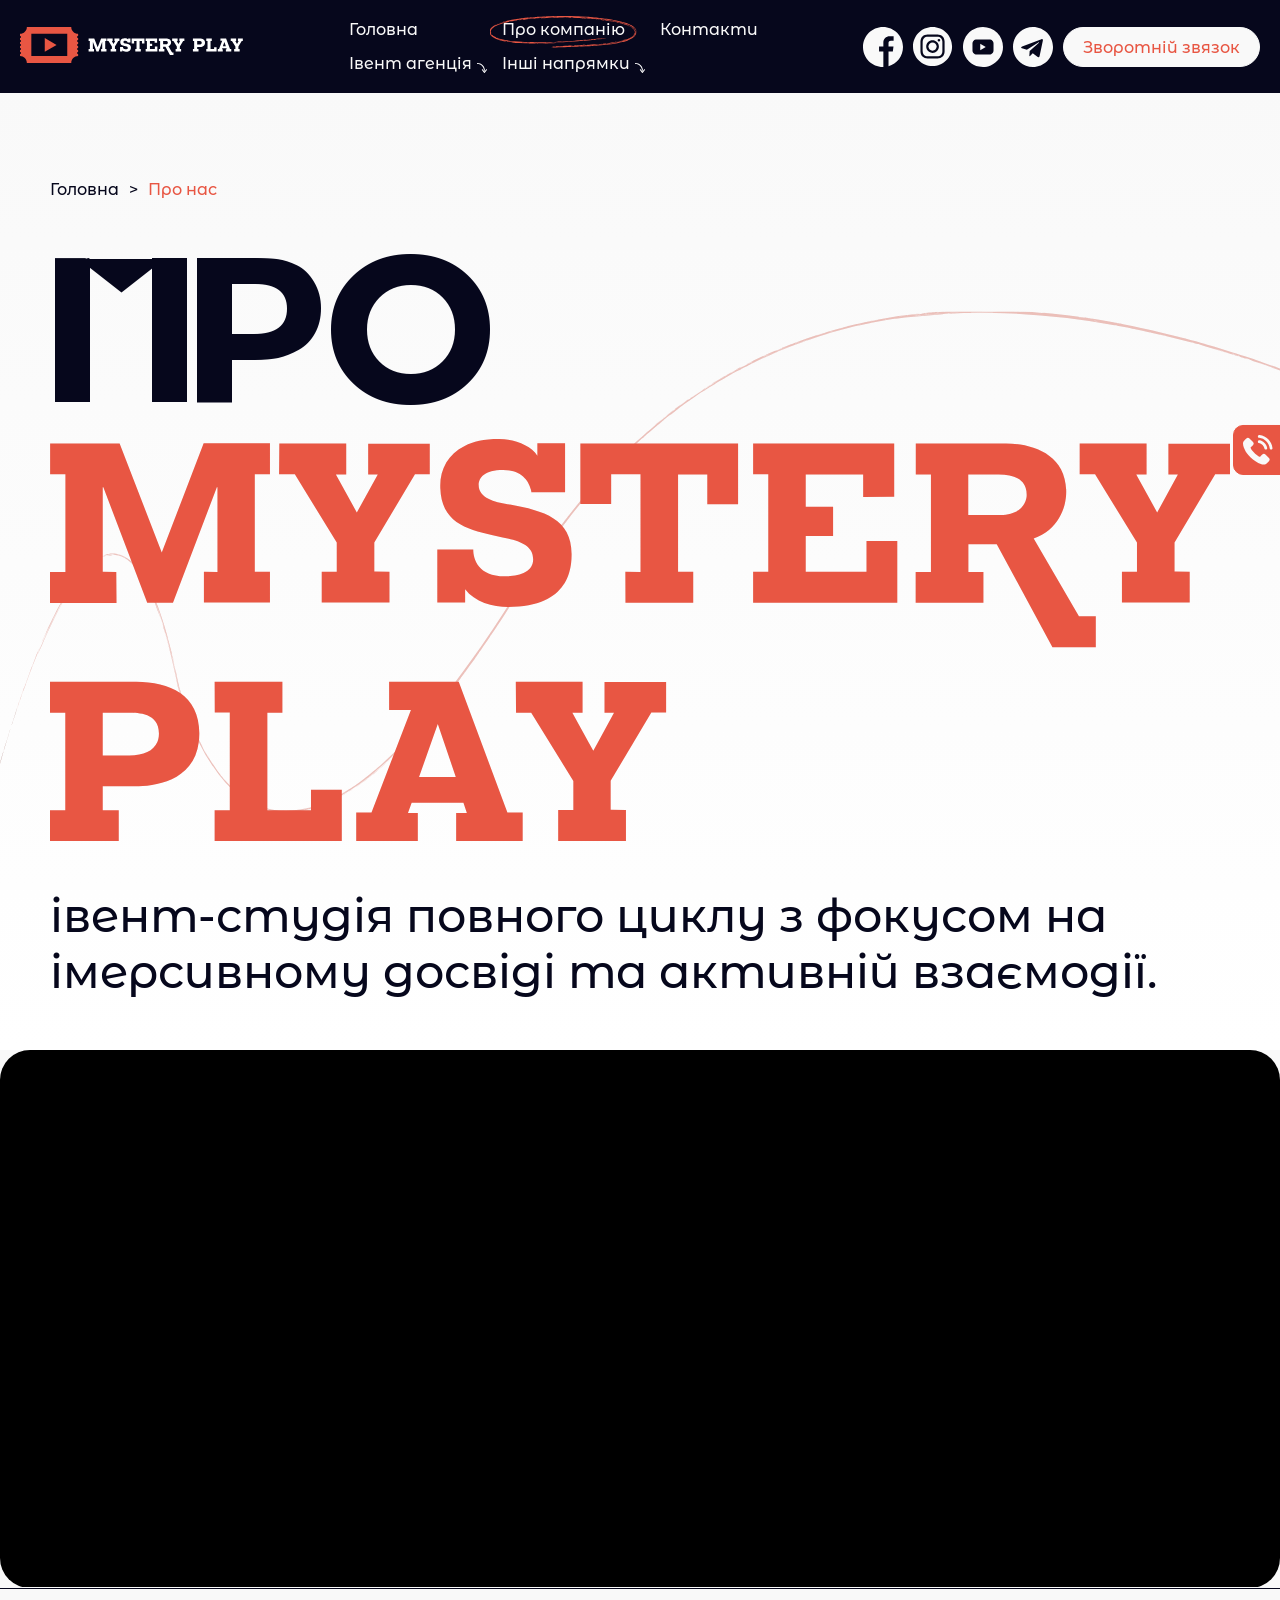
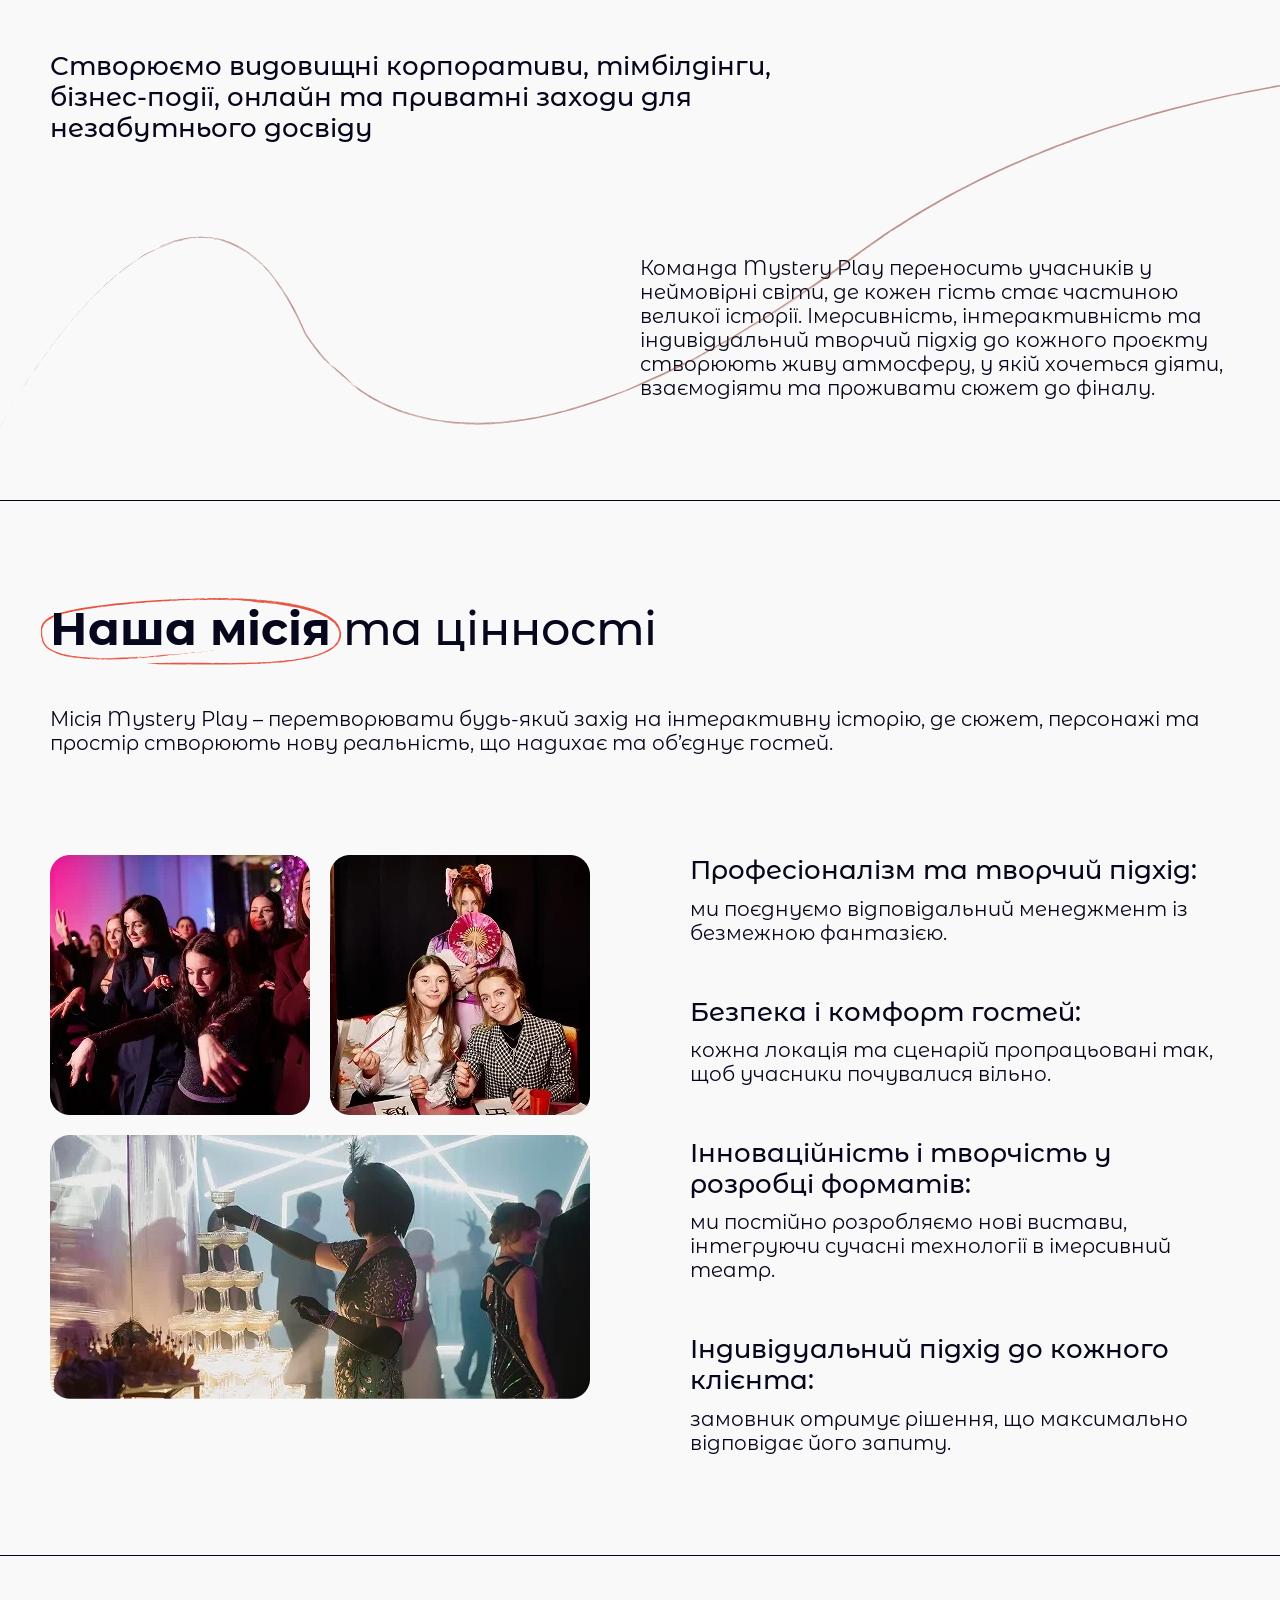
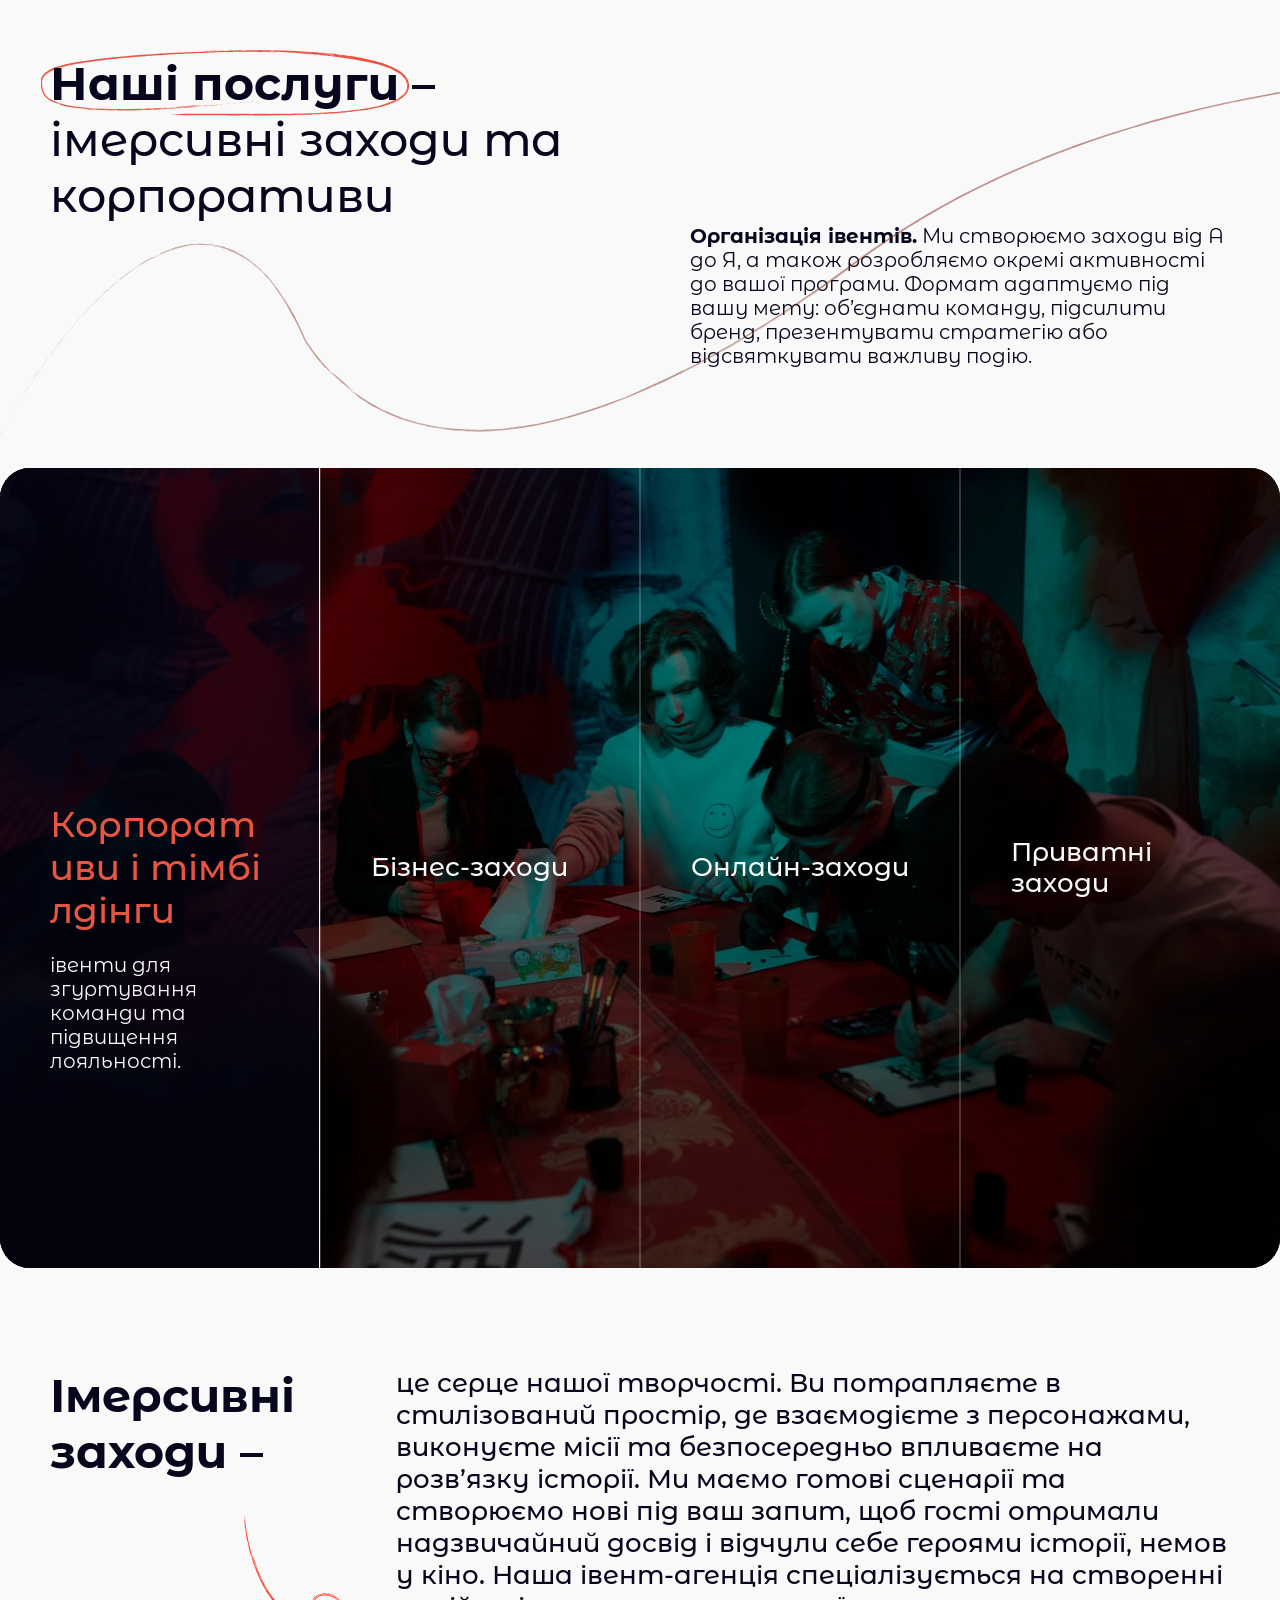
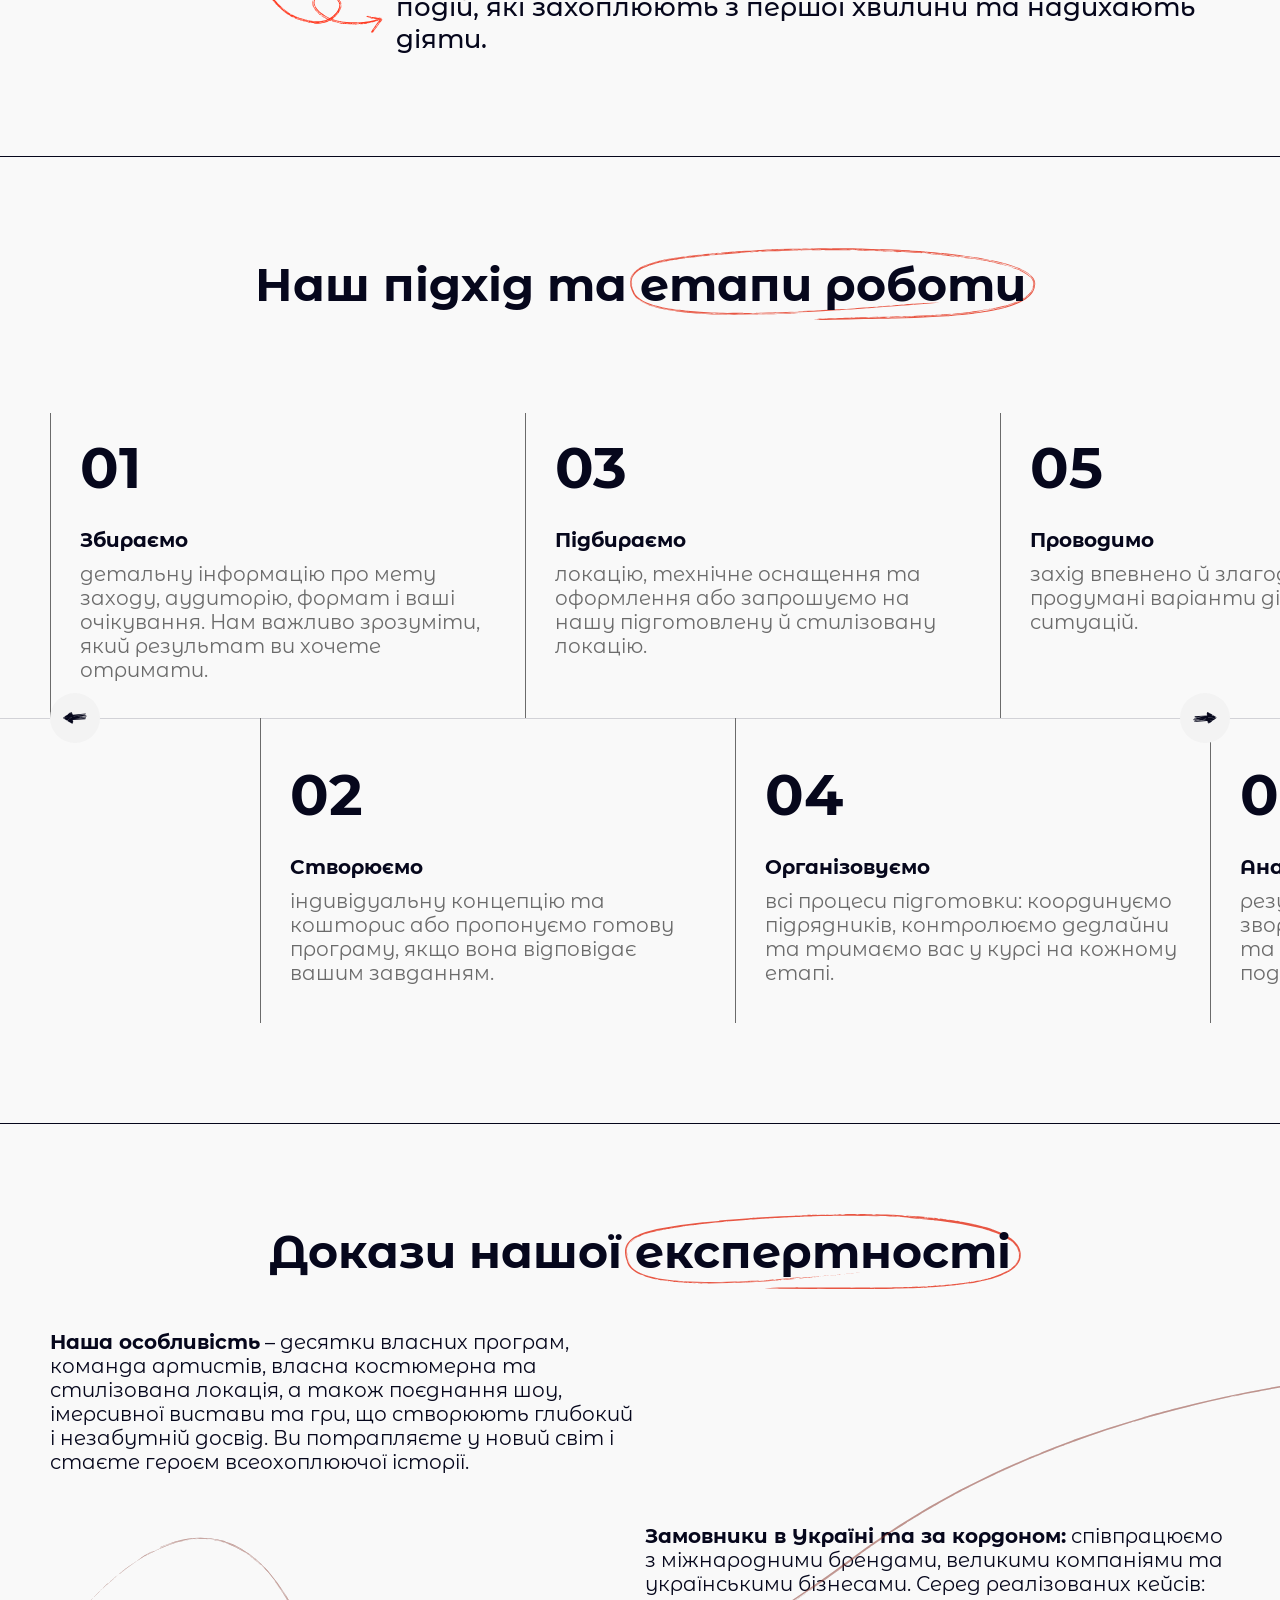
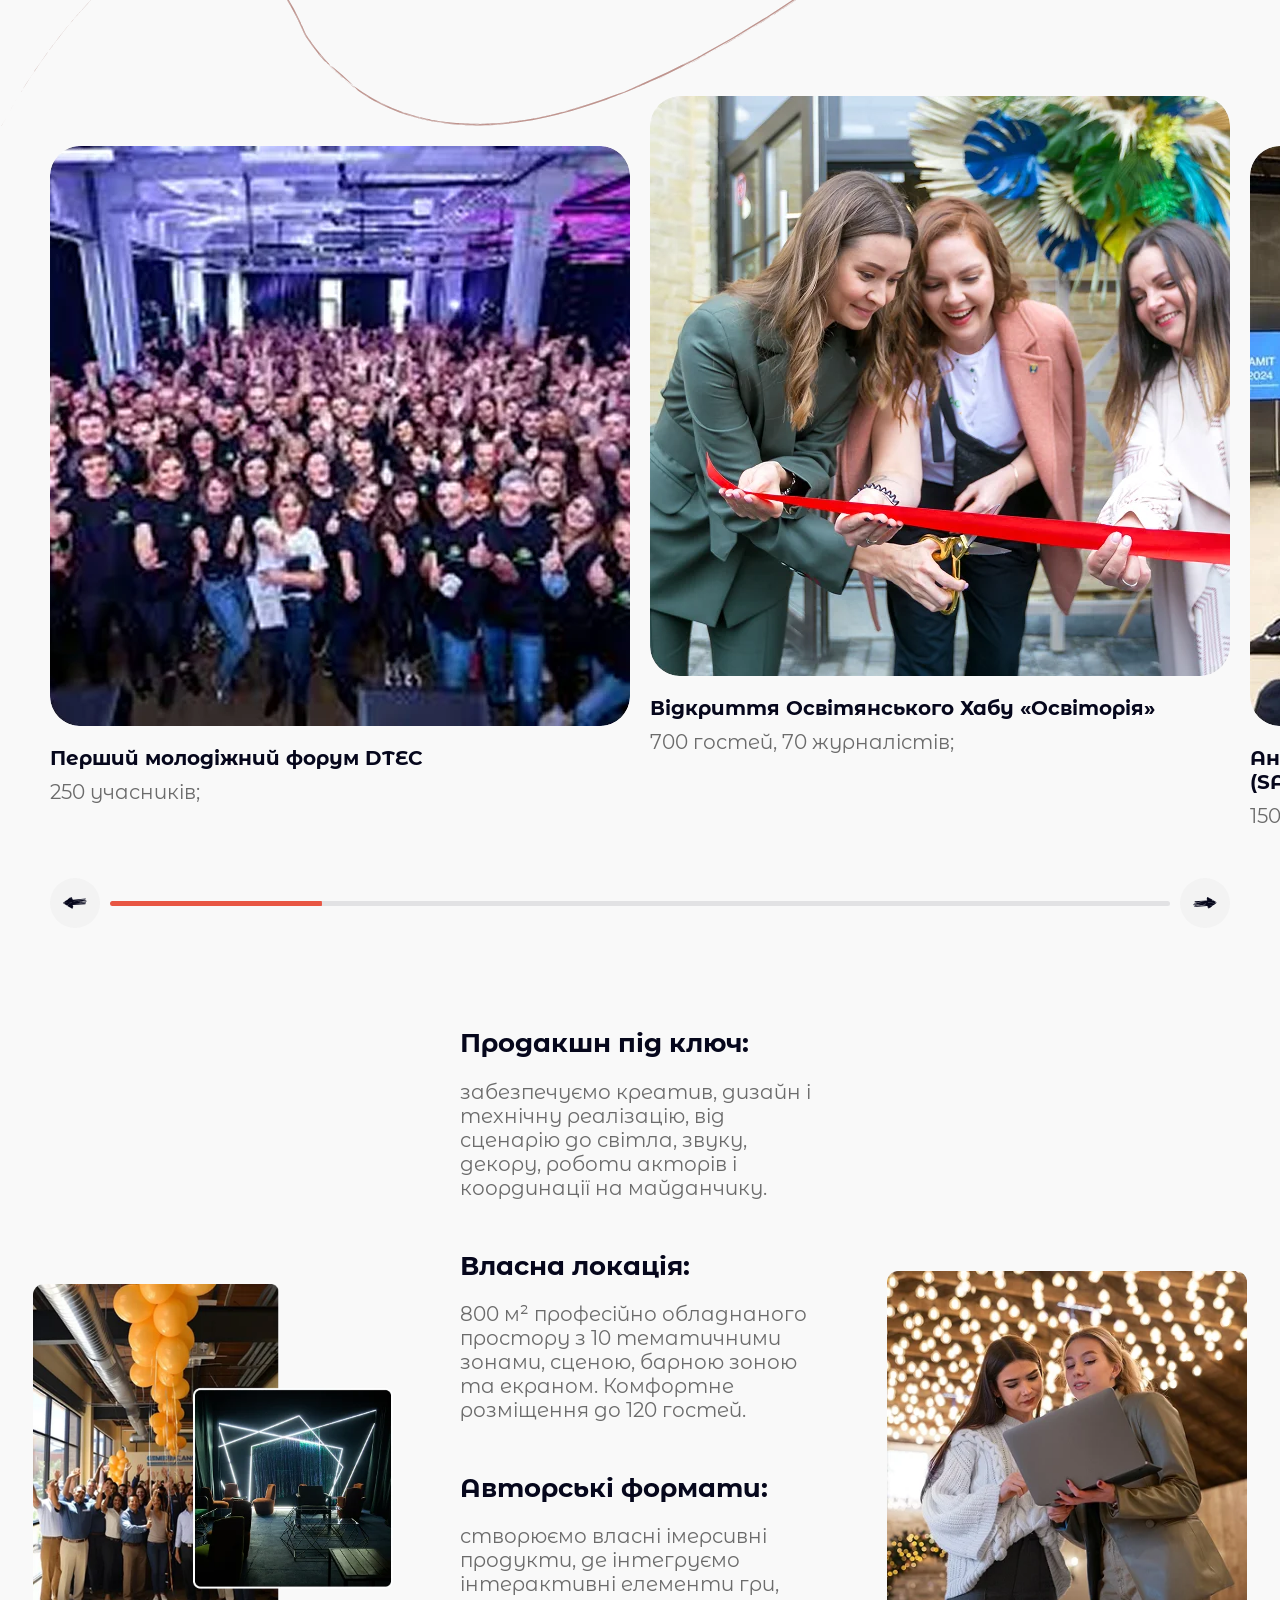
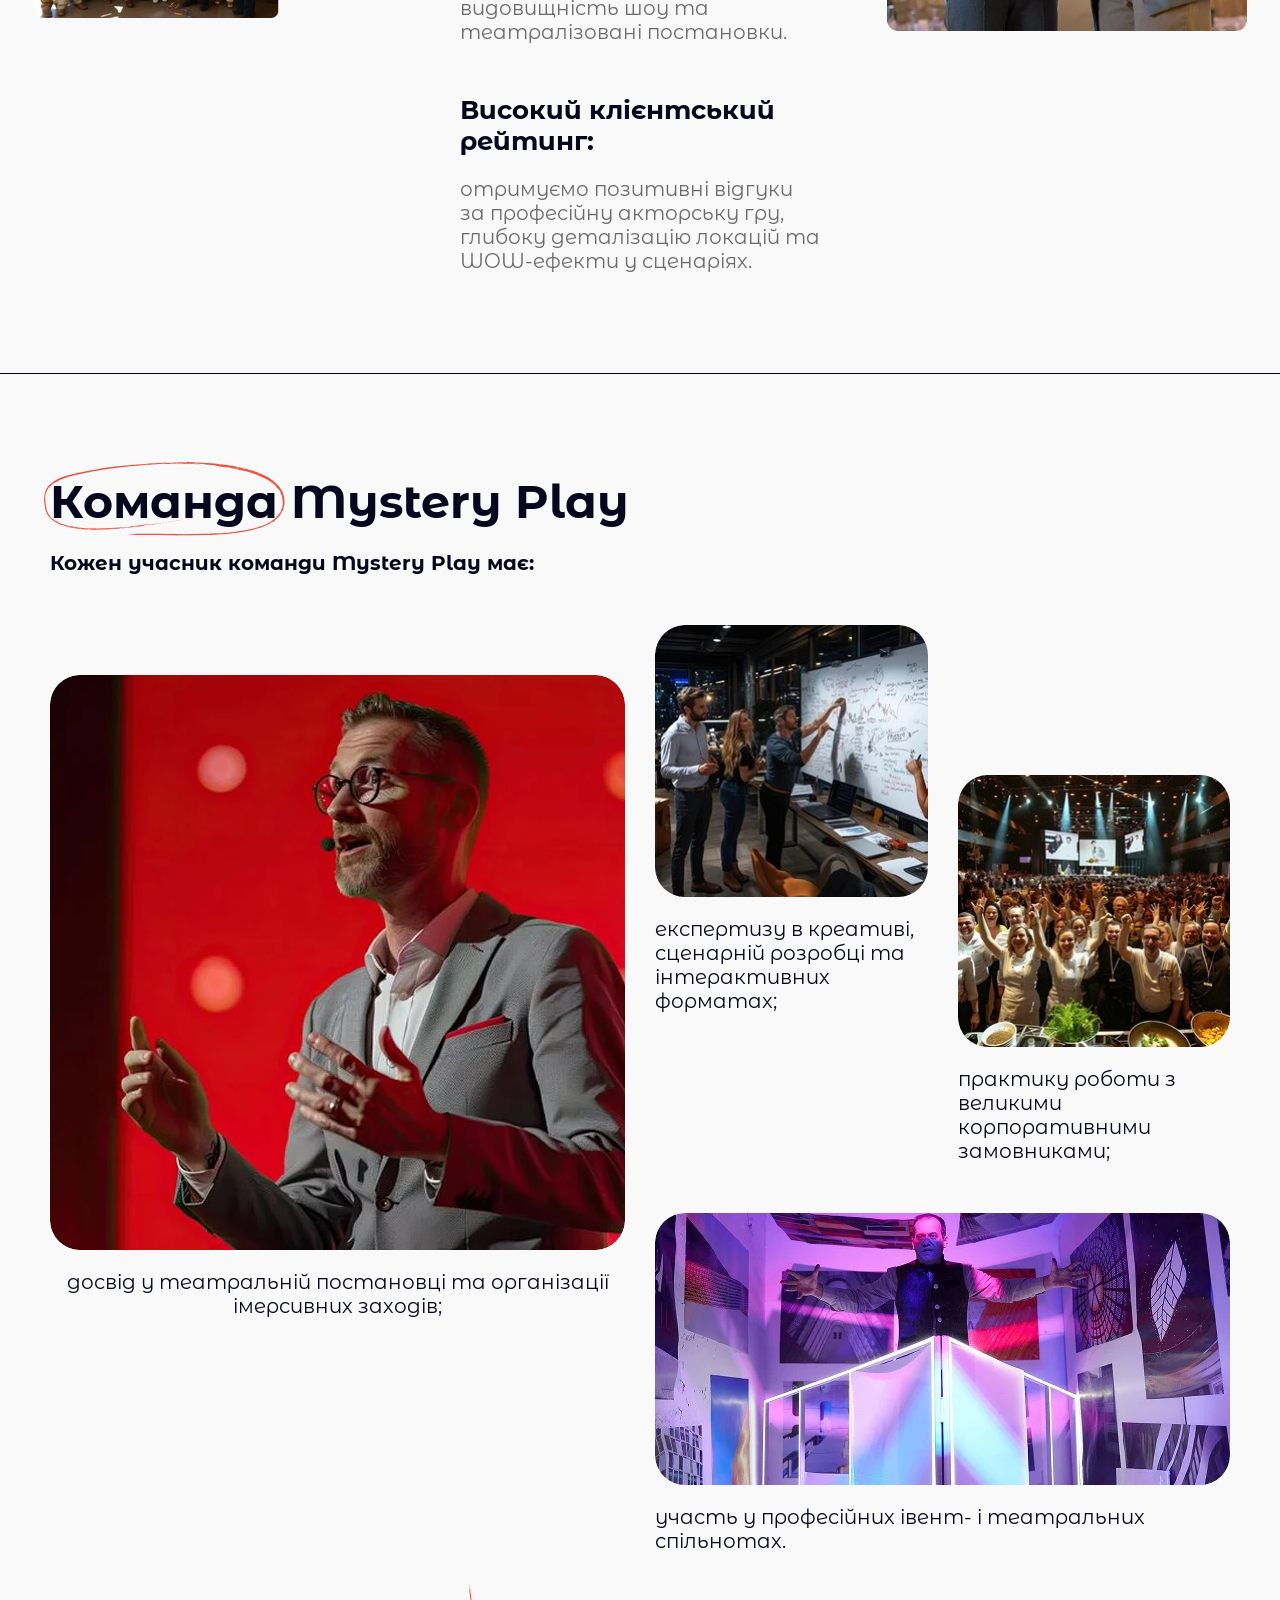
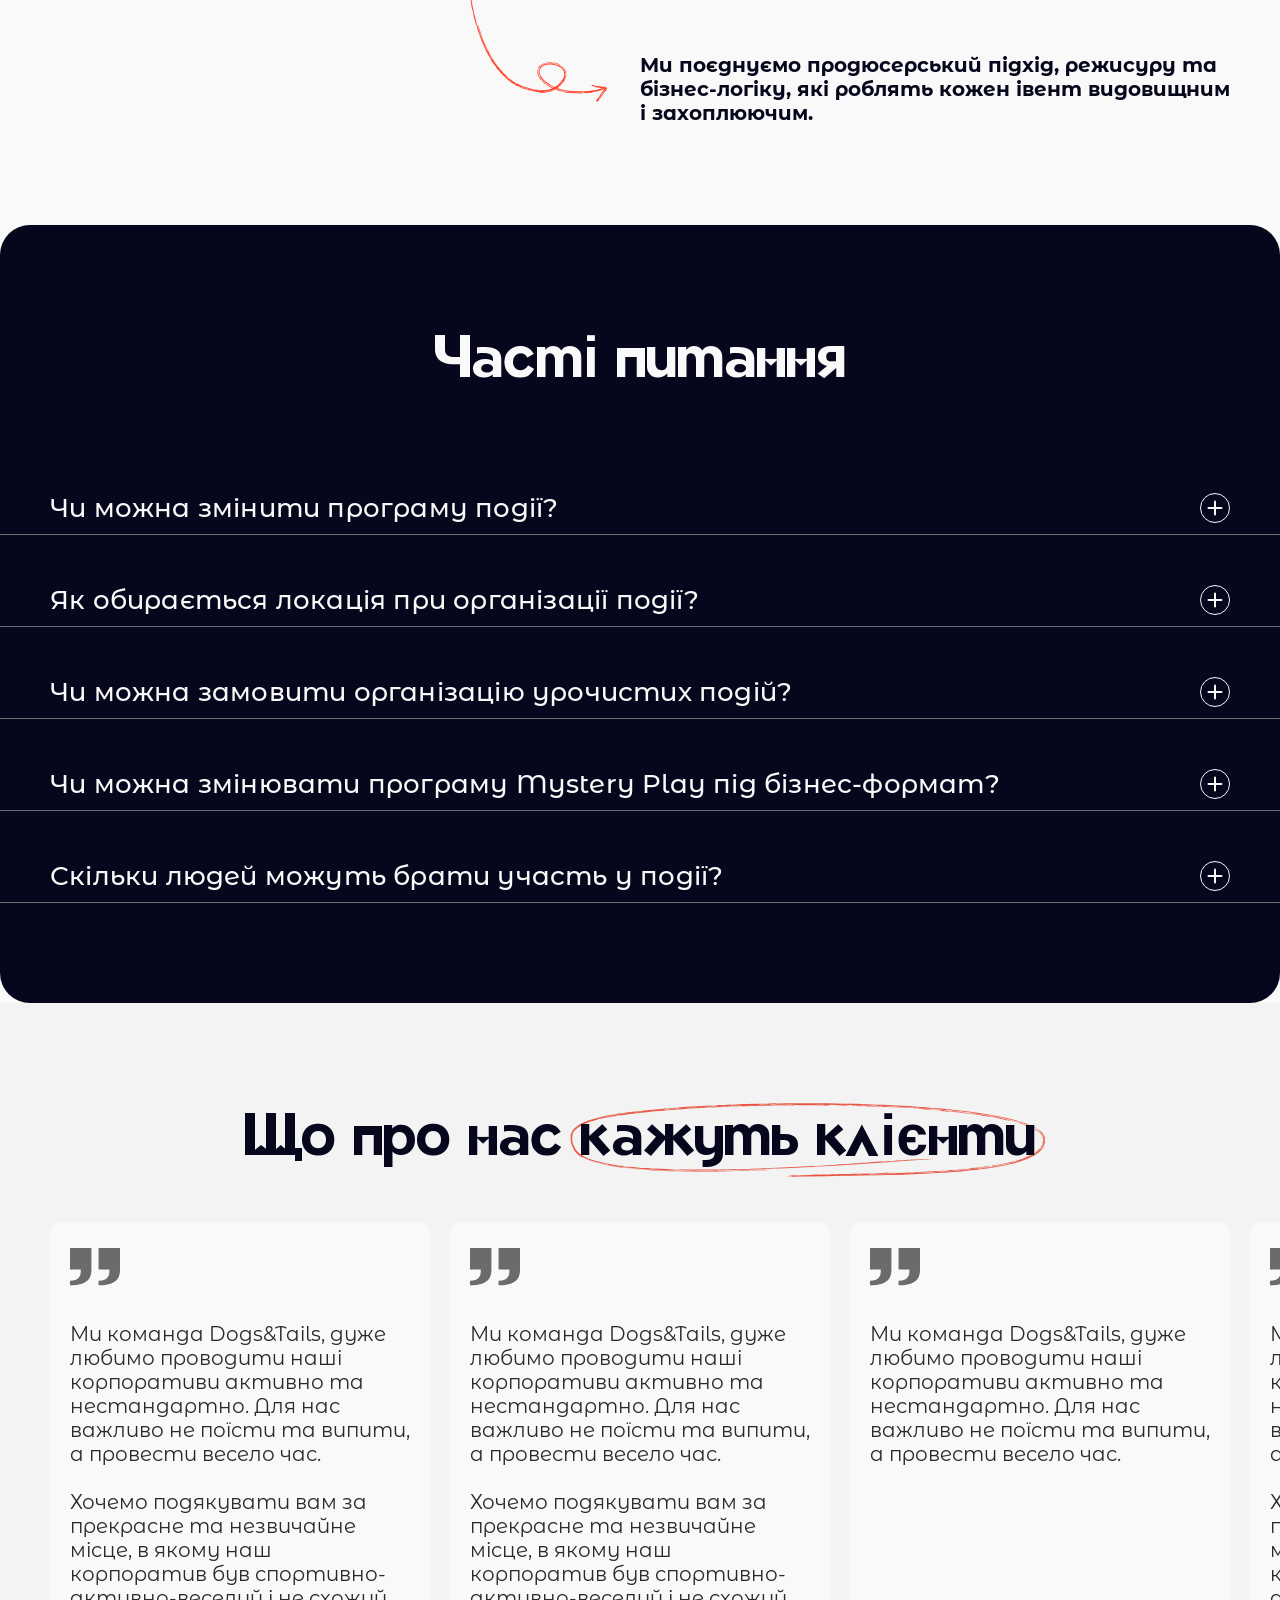
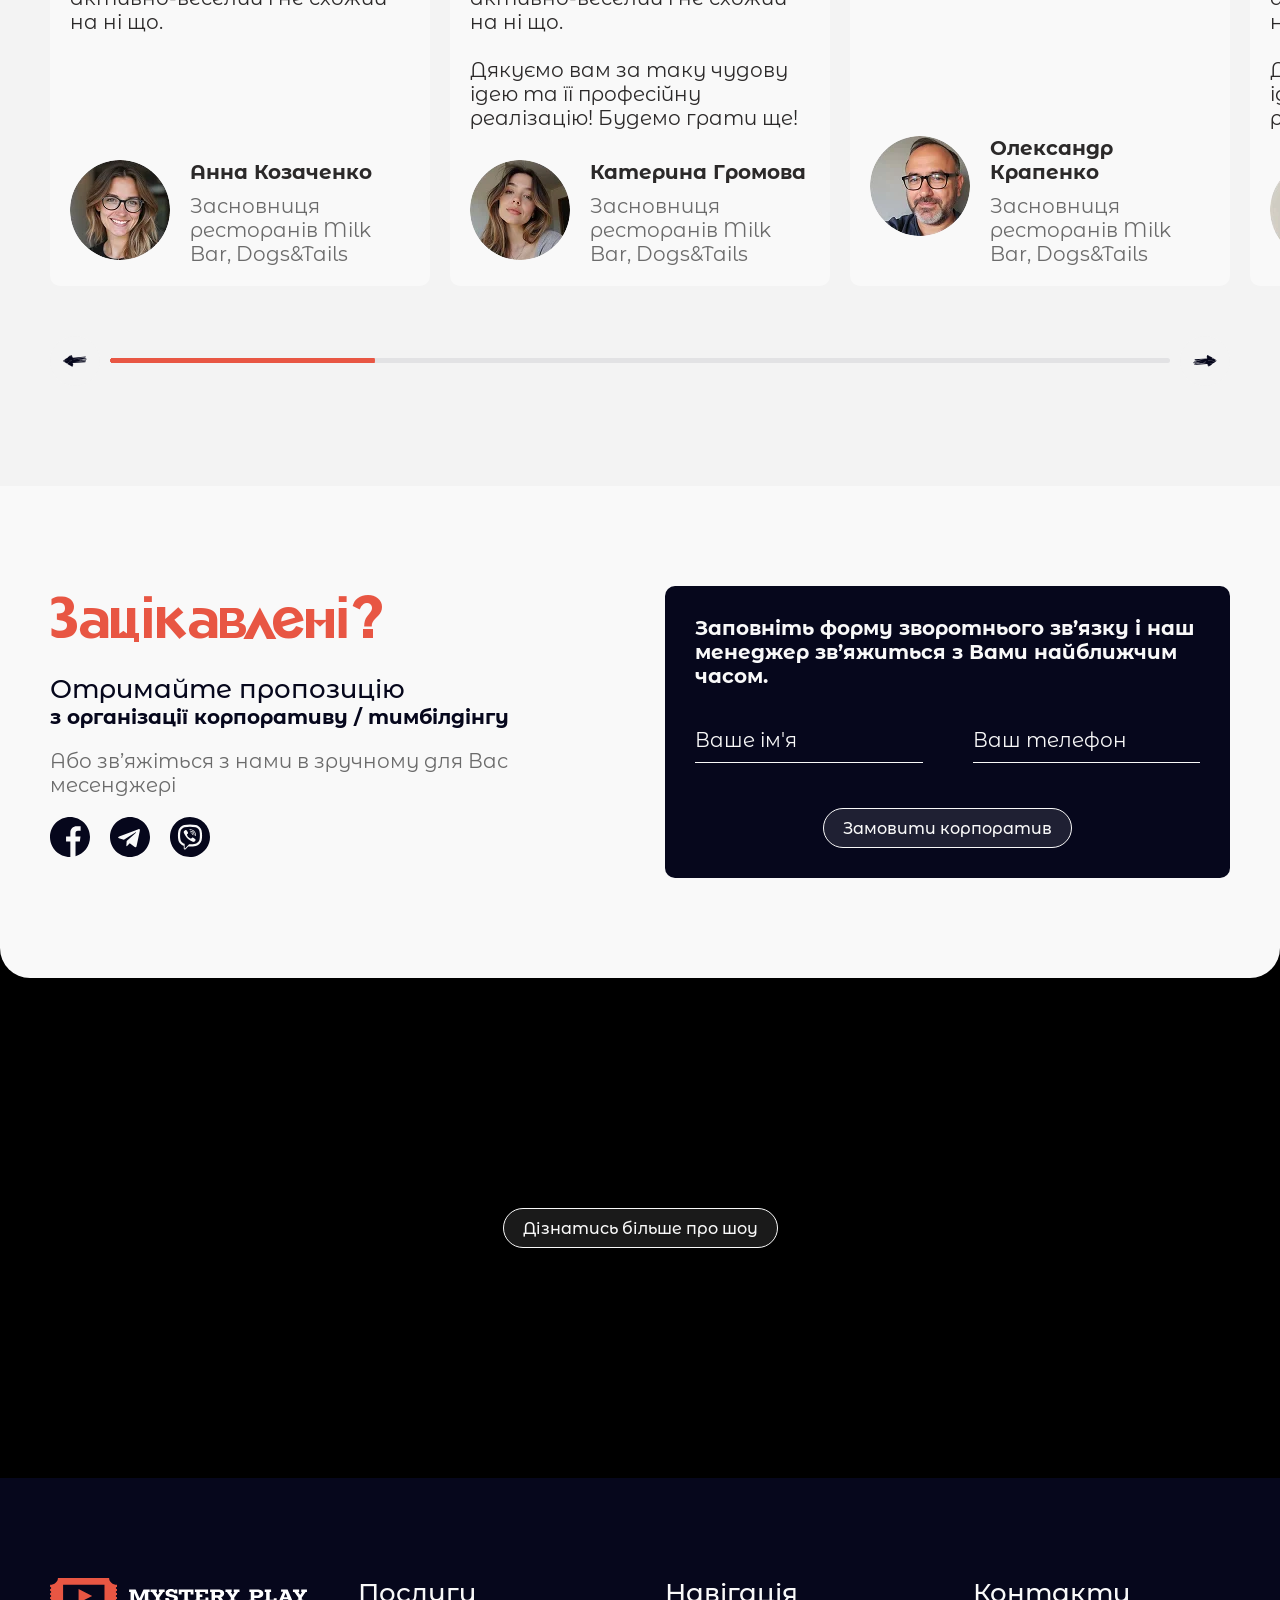
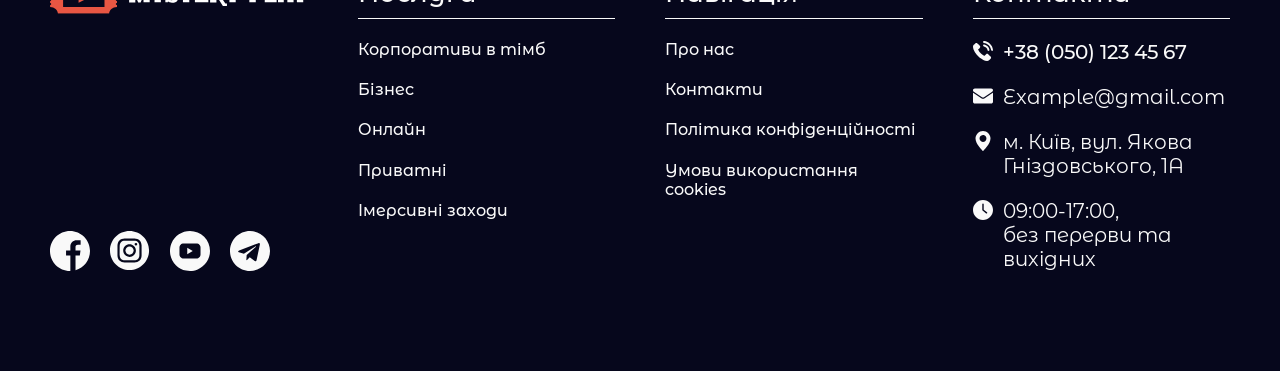
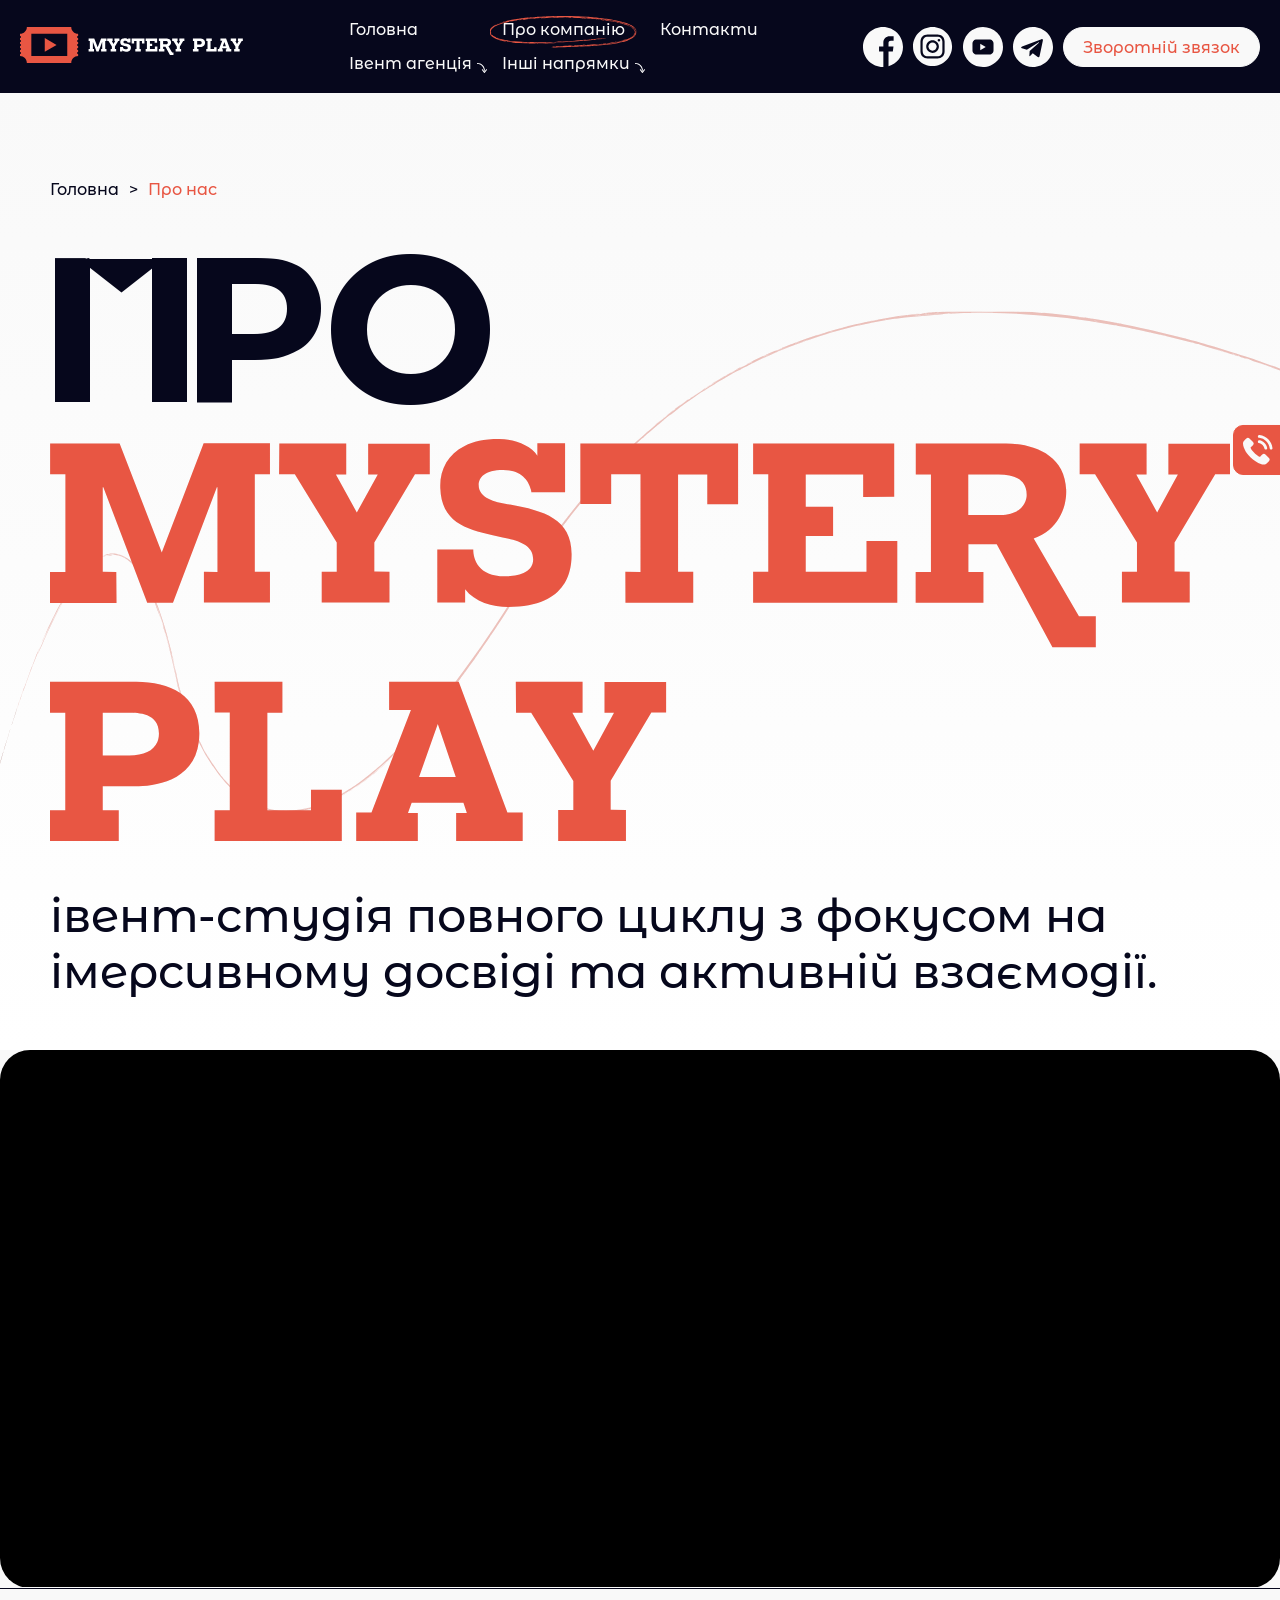
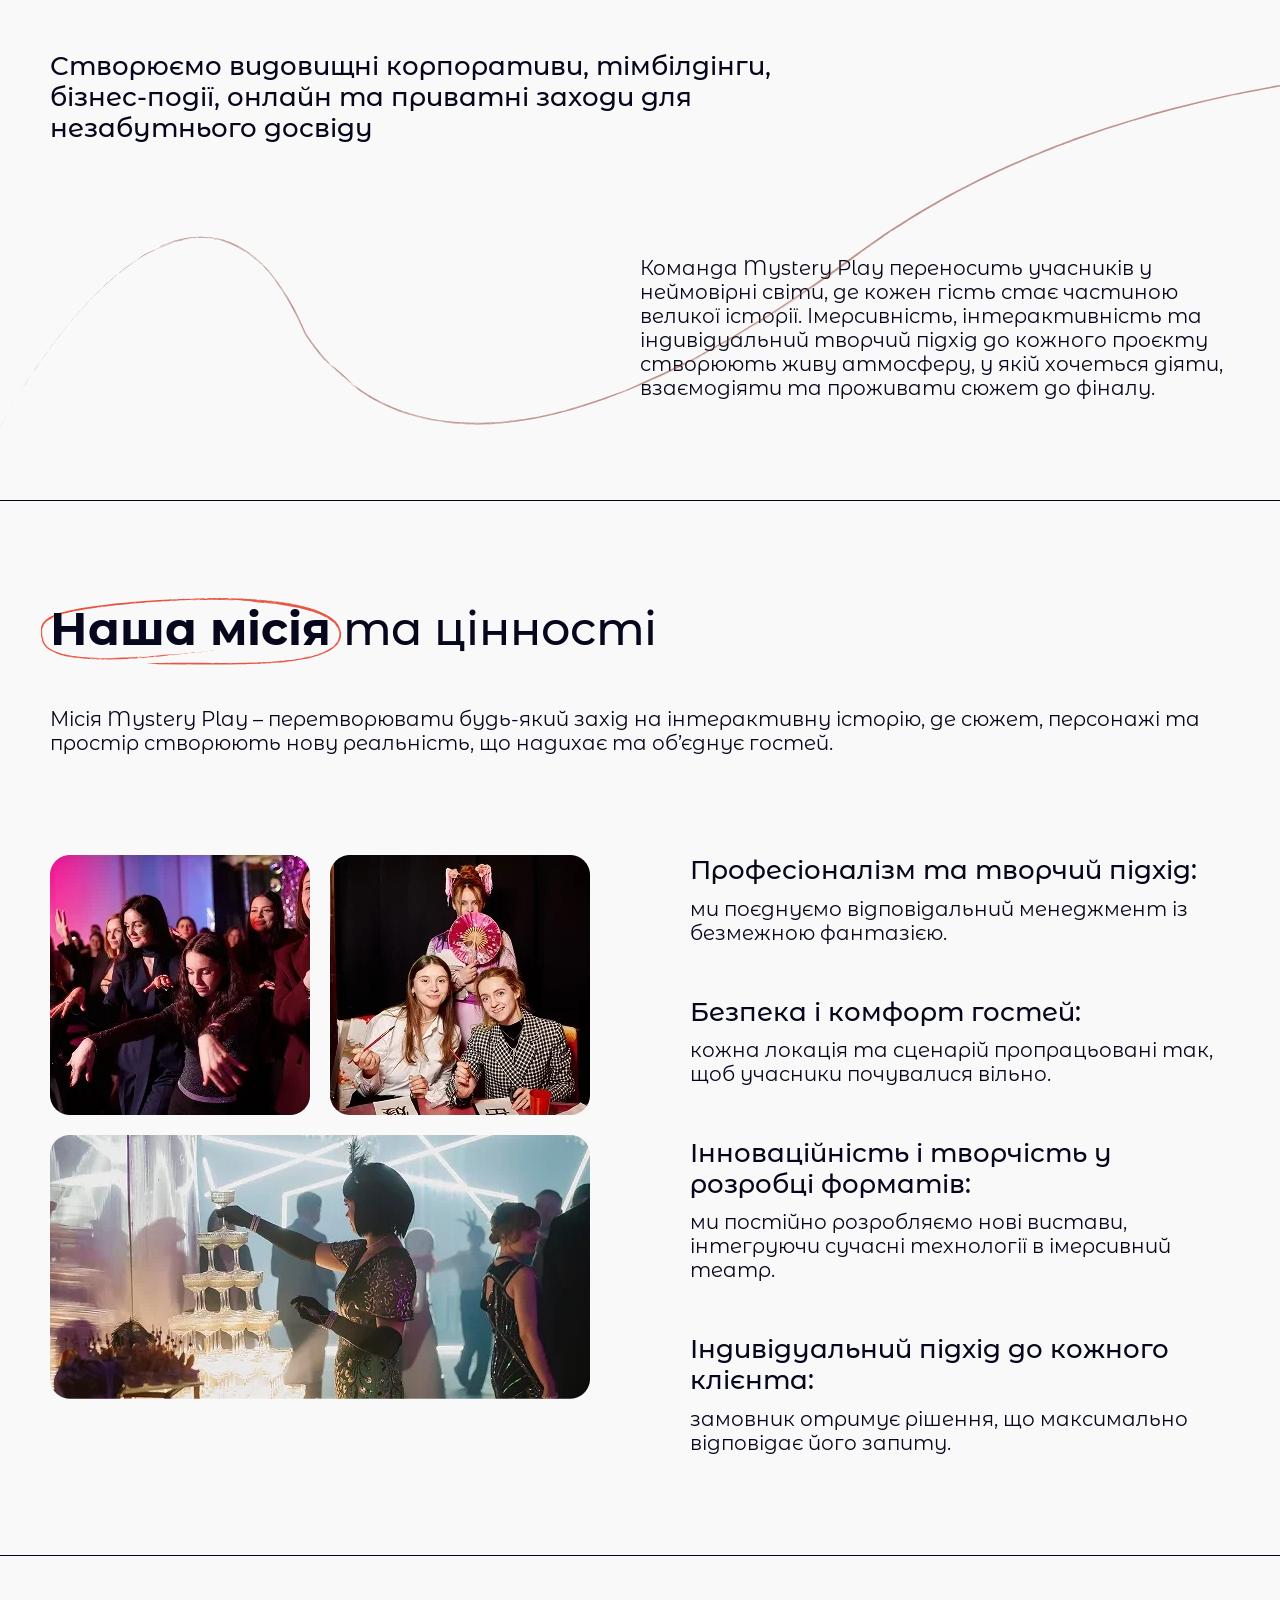
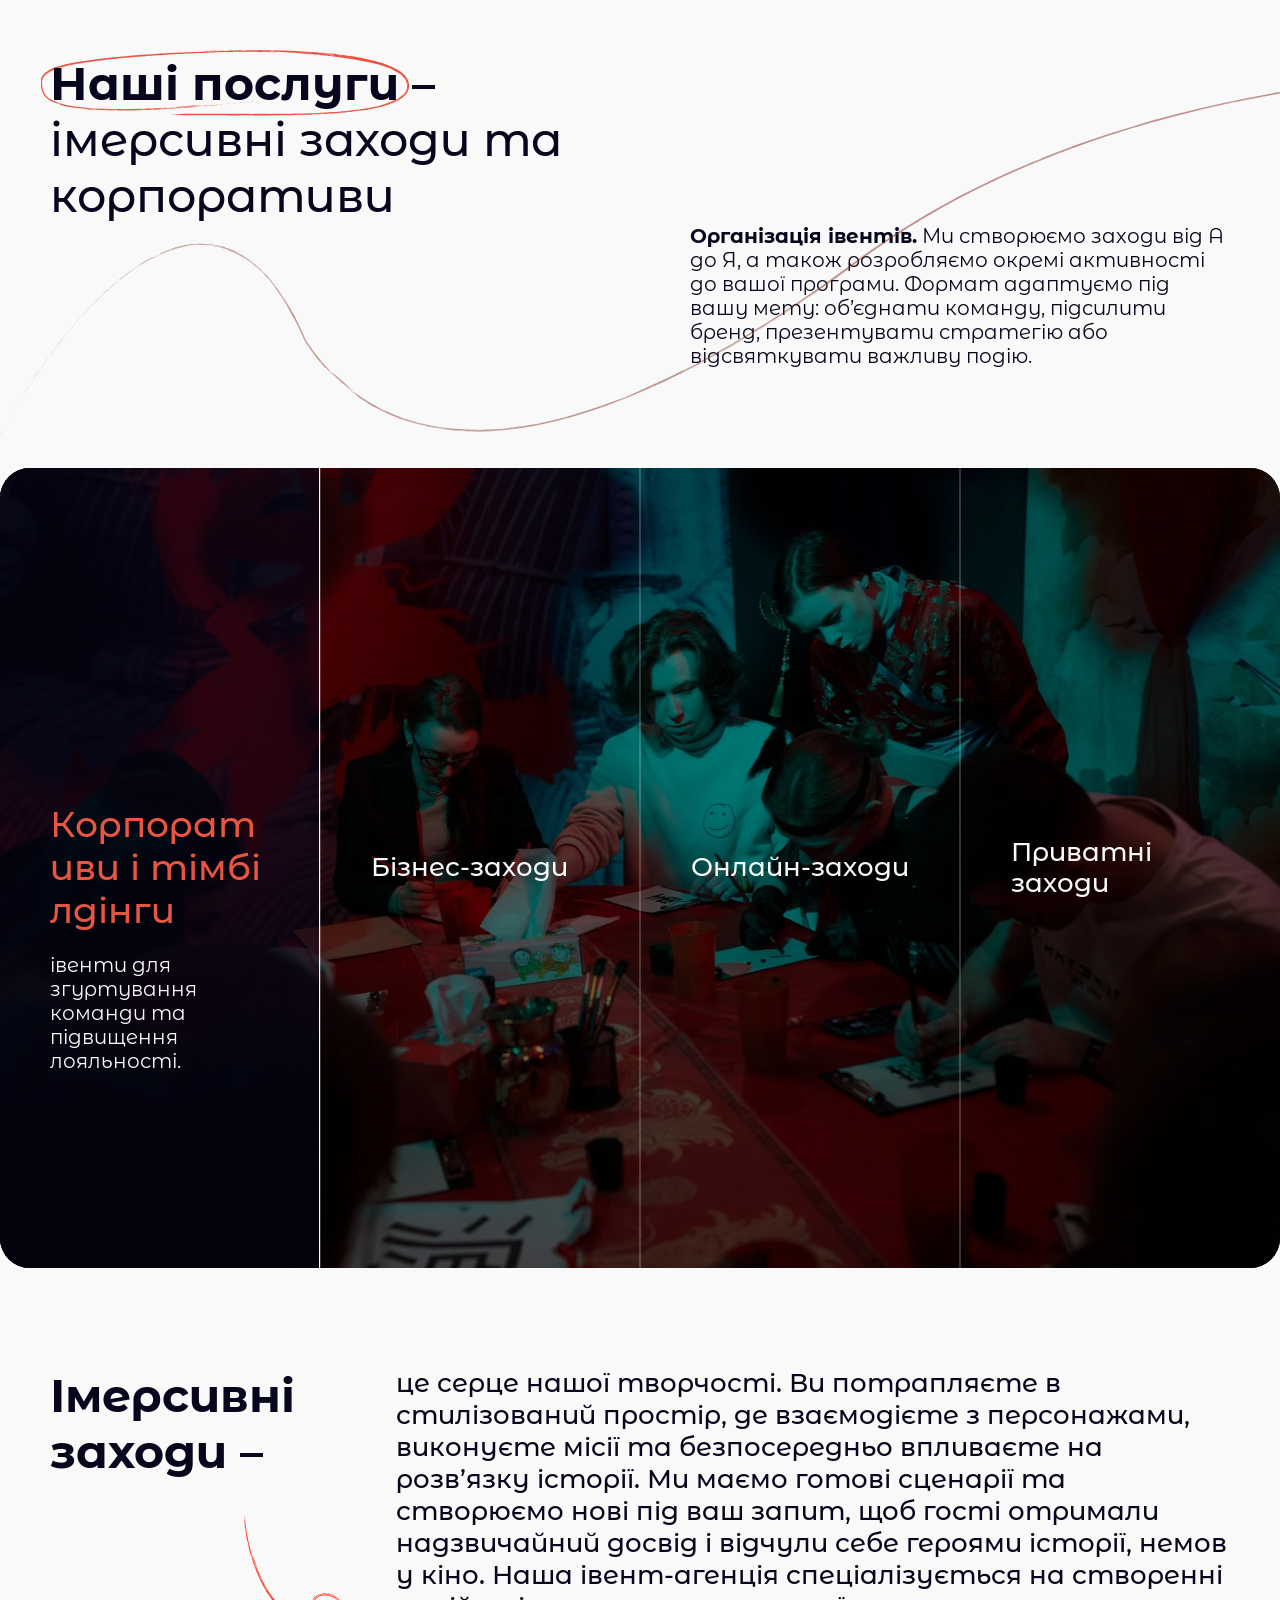
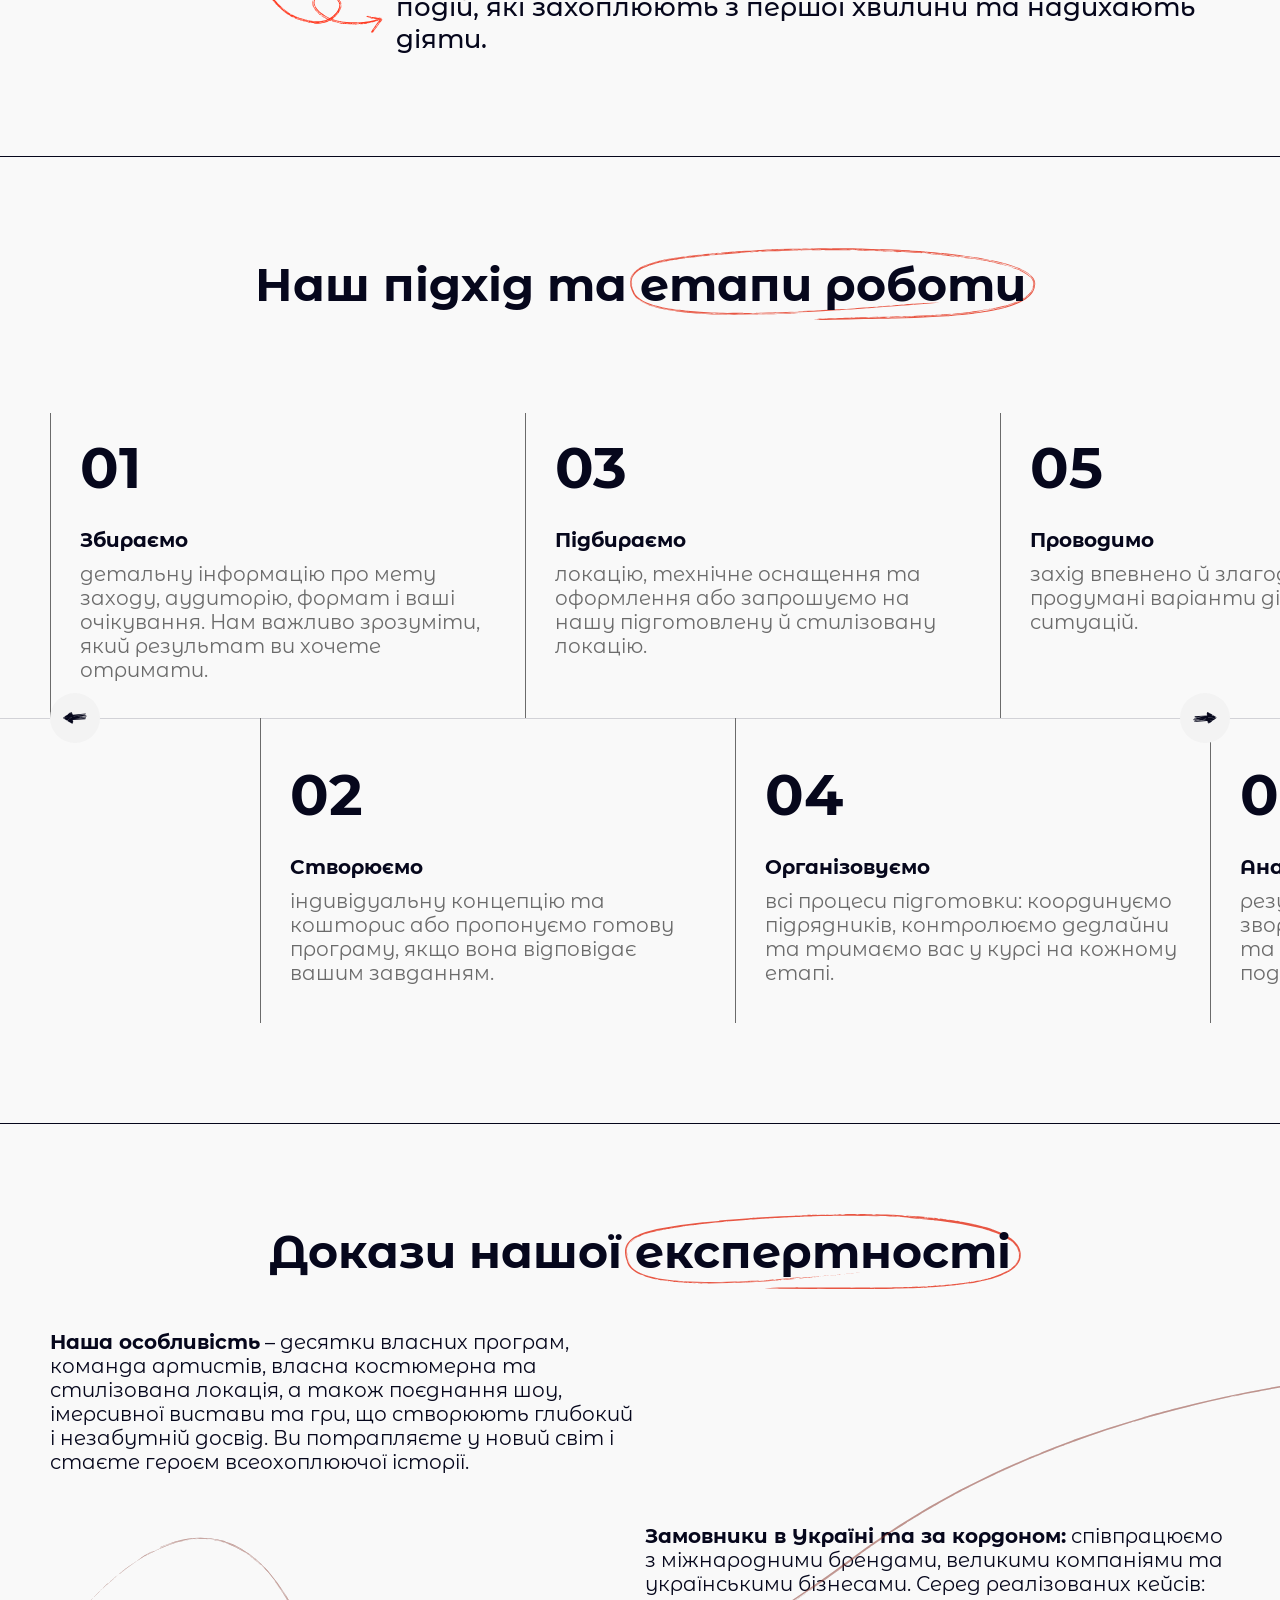
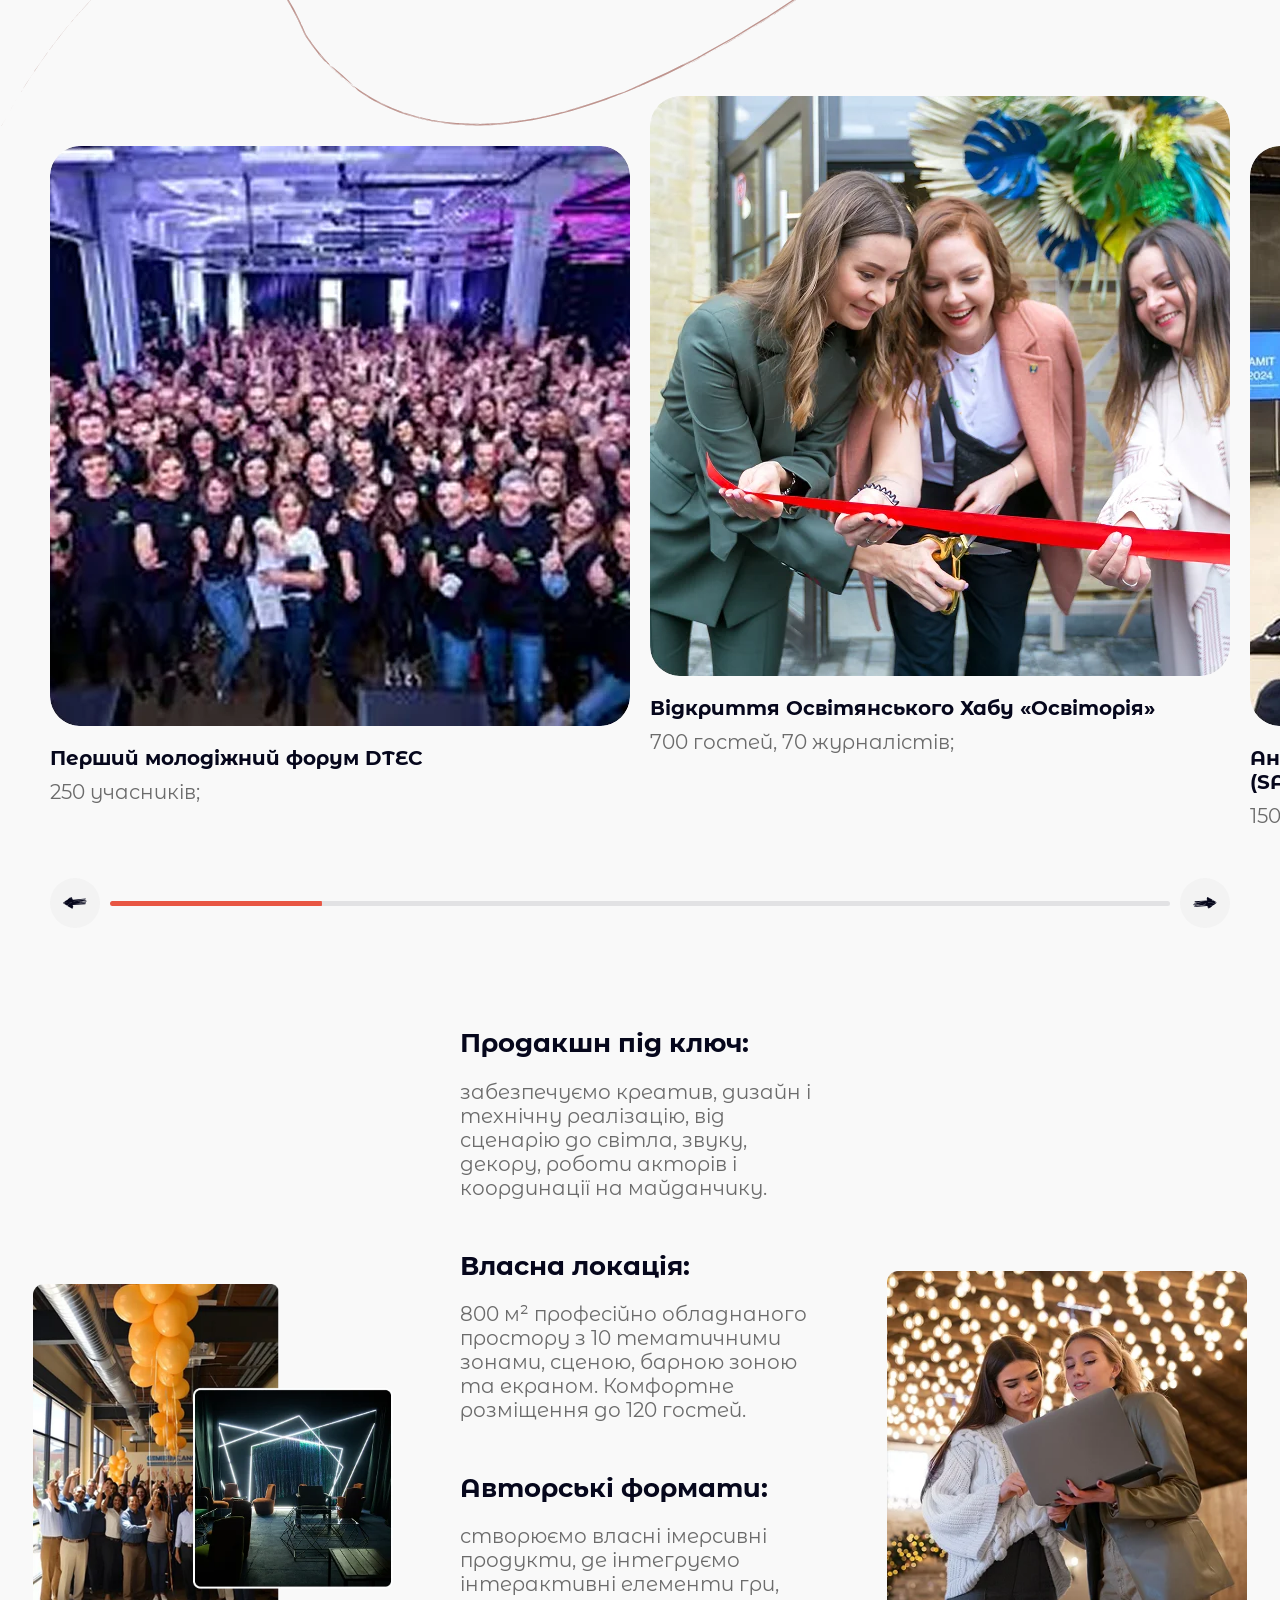
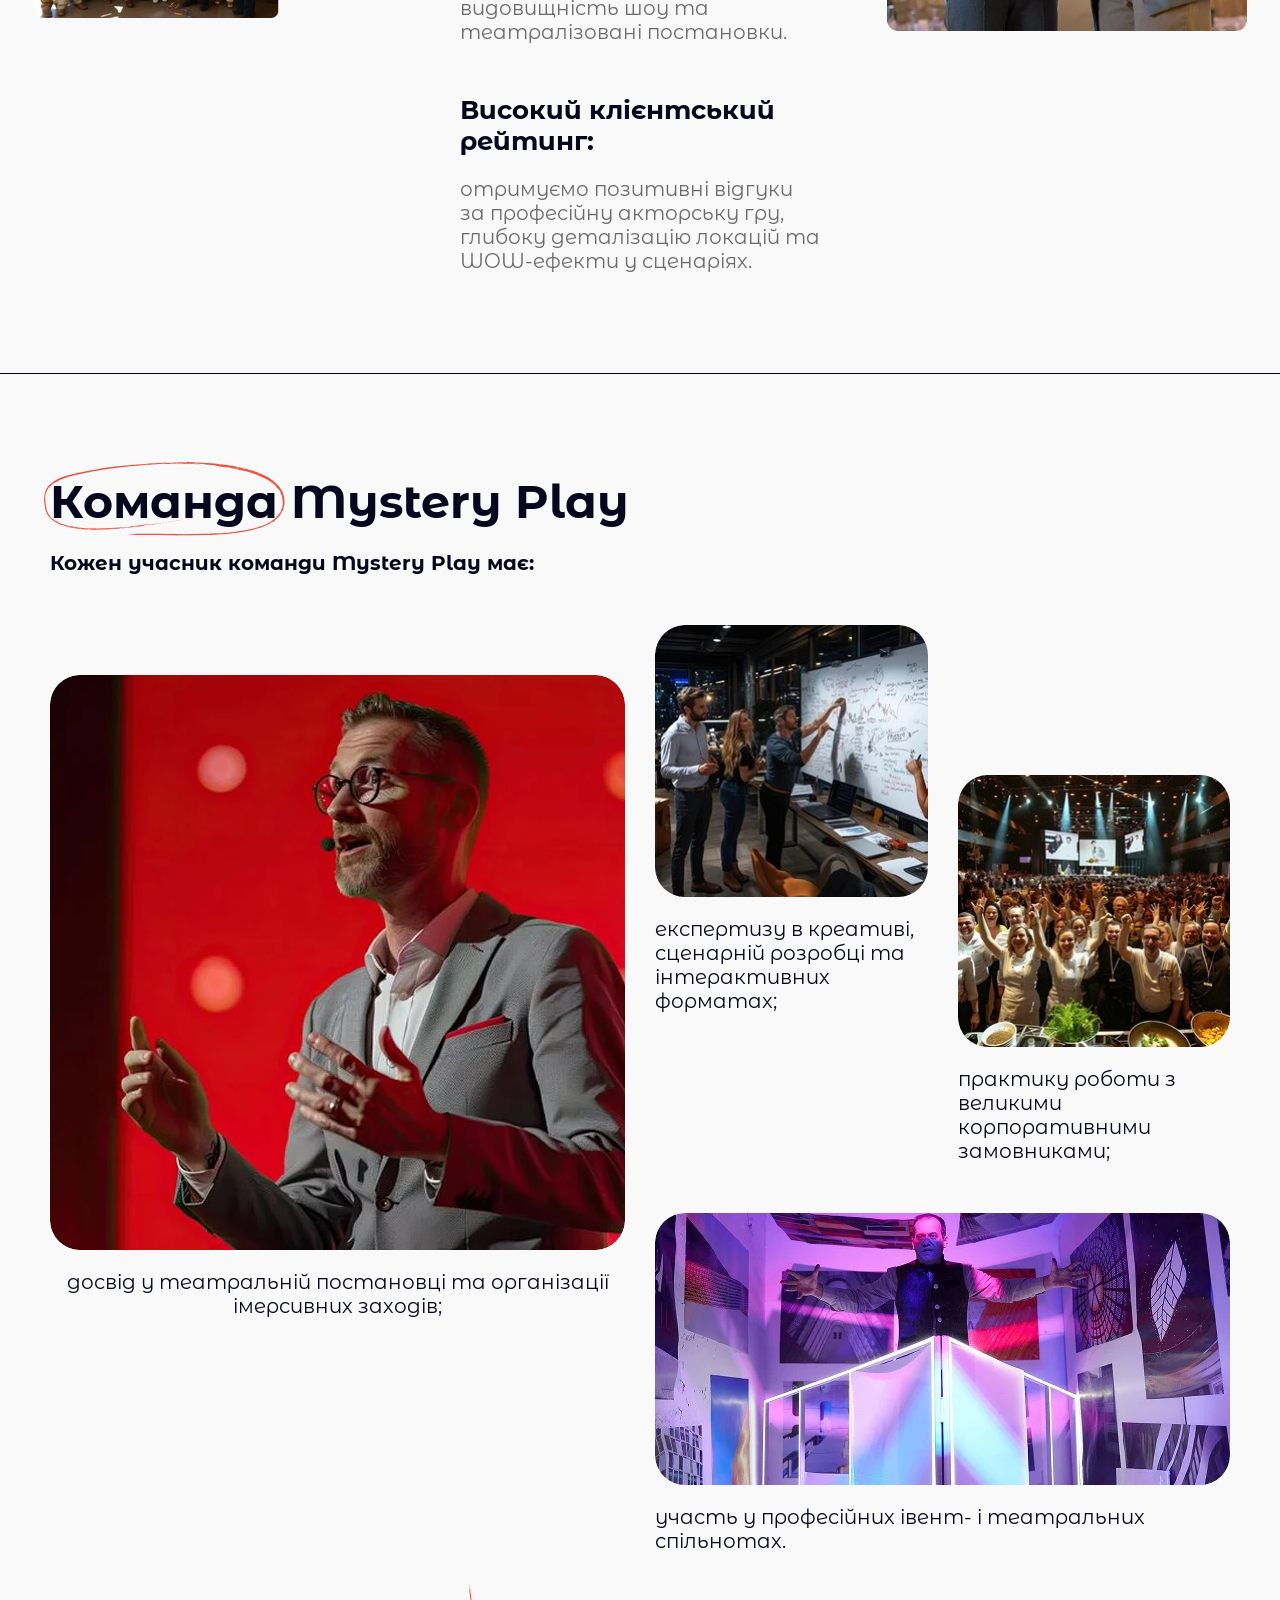
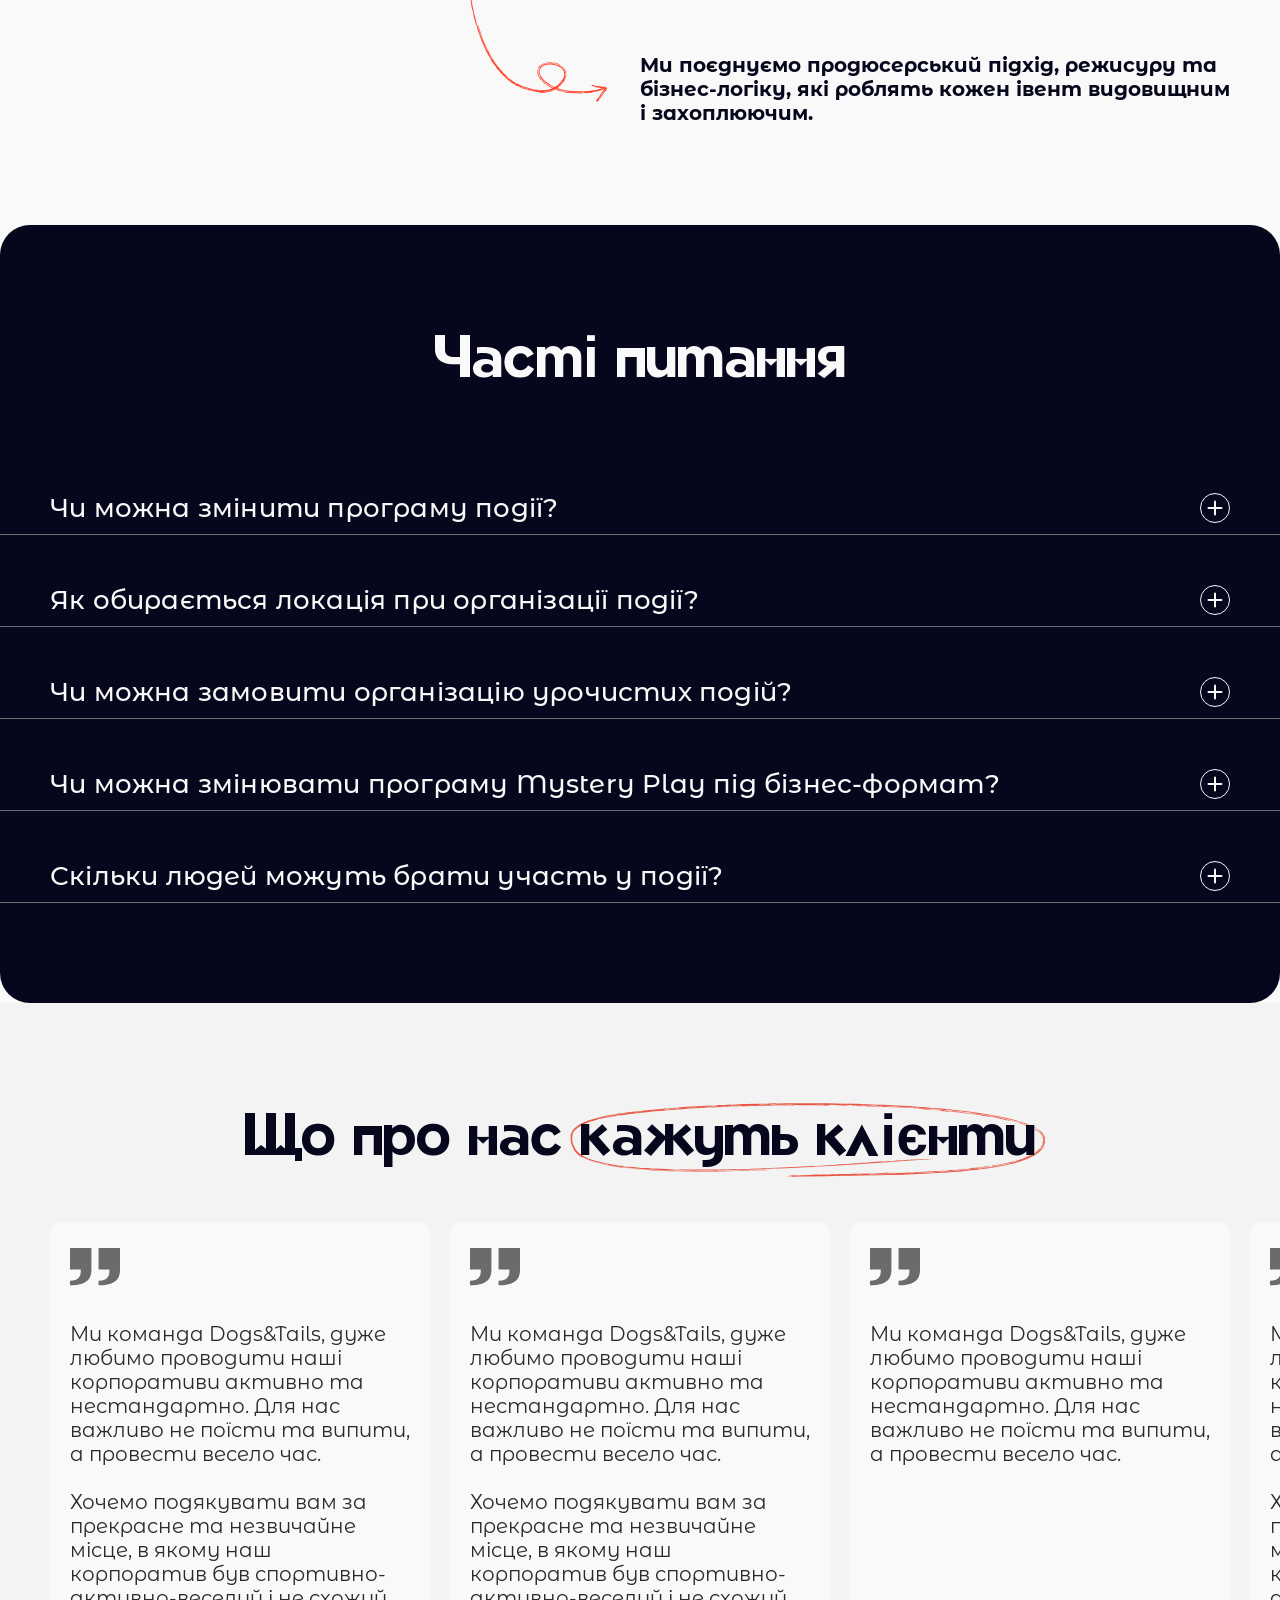
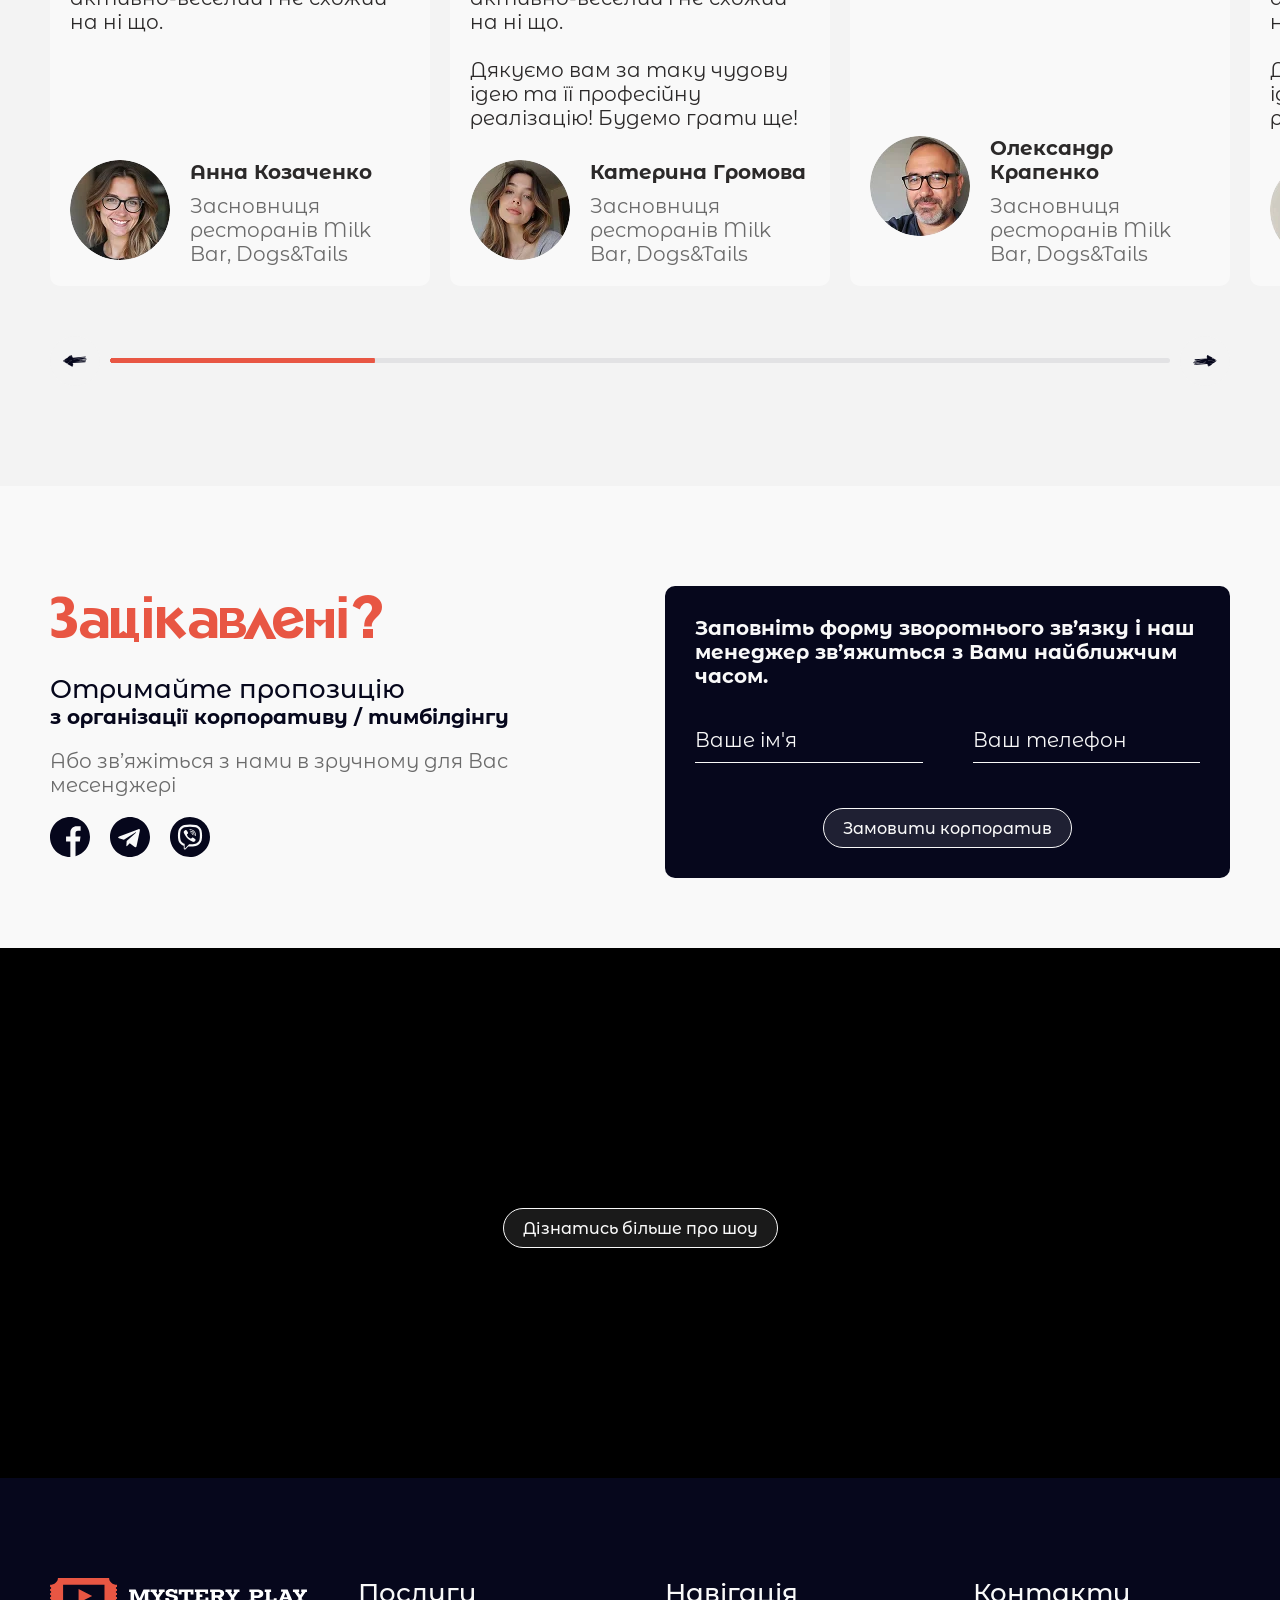
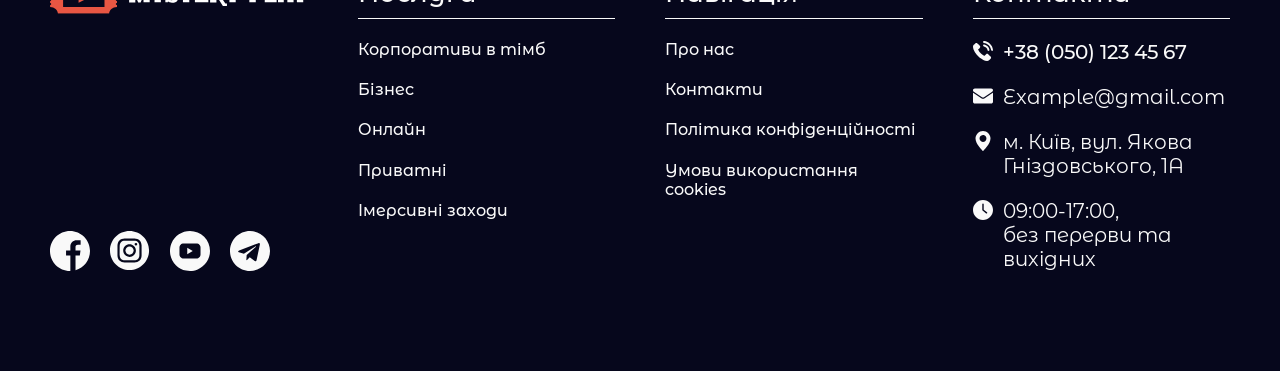
